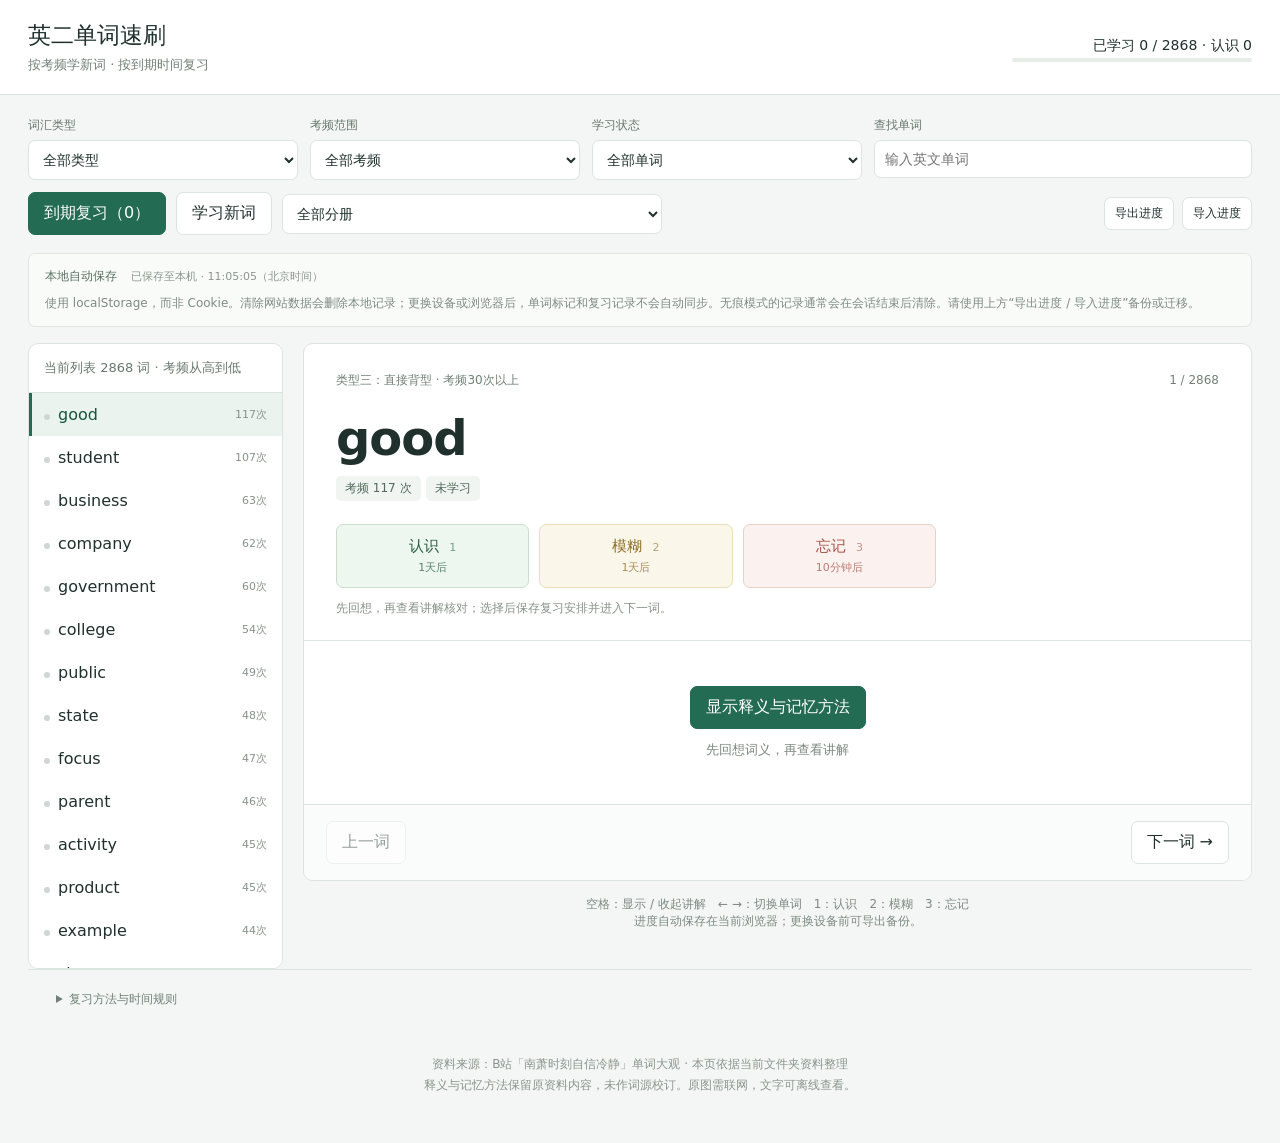
==== 英二单词速刷.html @ 08132b90 "Add files via upload" ====
<!doctype html>
<html lang="zh-CN"><head><meta charset="utf-8"><meta name="viewport" content="width=device-width,initial-scale=1"><title>英二单词速刷</title>
<style>
:root{font-family:Inter,"Microsoft YaHei",system-ui,sans-serif;color:#20312d;background:#f4f6f5;font-synthesis:none;--green:#246b53;--line:#dce4df}*{box-sizing:border-box}body{margin:0}button,input,select{font:inherit}button,select{cursor:pointer}button{background:white;border:1px solid var(--line);border-radius:7px;padding:10px 15px;color:inherit}button:hover{border-color:var(--green);background:#f0f7f3}button:disabled{opacity:.45;cursor:default}button.primary{color:white;background:var(--green);border-color:var(--green)}header{background:white;border-bottom:1px solid var(--line);padding:20px 28px;display:flex;align-items:center;justify-content:space-between;gap:20px}h1{font-size:23px;margin:0 0 5px}header p,.muted{color:#718078;font-size:13px;margin:0}.stats{font-size:14px;text-align:right;line-height:1.9}.bar{height:4px;background:#e6ece8;width:240px;border-radius:8px}.bar span{height:100%;display:block;background:var(--green)}main{max-width:1440px;margin:auto;padding:22px 28px}.filters{display:grid;grid-template-columns:1fr 1fr 1fr 1.4fr;gap:12px;margin-bottom:12px}label{display:flex;flex-direction:column;font-size:12px;color:#68786e;gap:6px}select,input{min-width:0;width:100%;border:1px solid var(--line);background:white;border-radius:7px;padding:10px;color:#20312d;font-size:14px}.tools{display:flex;align-items:center;justify-content:space-between;gap:10px;margin-bottom:18px;flex-wrap:wrap}.tools select{width:260px}.layout{display:grid;grid-template-columns:255px minmax(0,1fr);gap:20px;align-items:start}.list{background:white;border:1px solid var(--line);border-radius:10px;overflow:hidden}.listhead{padding:15px;border-bottom:1px solid var(--line);font-size:13px;color:#68786e}#words{height:calc(100vh - 325px);min-height:260px;overflow:auto}.row{width:100%;border:0;border-radius:0;text-align:left;padding:12px 15px;display:flex;justify-content:space-between;gap:8px;align-items:center}.row.active{background:#eaf3ed;box-shadow:inset 3px 0 var(--green);color:#16553b}.row small{font-size:11px;color:#86938b}.dot{display:inline-block;width:6px;height:6px;border-radius:50%;margin-right:8px;background:#cfd7d2}.dot.known{background:#428564}.dot.review{background:#c18b36}.card{background:white;border:1px solid var(--line);border-radius:10px;overflow:hidden}.cardtop{padding:26px 32px 22px;border-bottom:1px solid var(--line)}.meta{display:flex;justify-content:space-between;gap:12px;color:#718078;font-size:12px;line-height:1.8}.word{font-size:clamp(32px,5vw,48px);letter-spacing:-1px;margin:18px 0 10px;overflow-wrap:anywhere}.badge{display:inline-block;background:#f0f5f1;border-radius:5px;font-size:12px;color:#52695b;padding:4px 9px}.reveal{padding:45px 25px;text-align:center}.reveal p{color:#7b887f;font-size:13px;margin:12px 0 0}.answer{padding:24px 32px 28px;line-height:1.95;font-size:15px;overflow-wrap:anywhere}.answer h3{font-size:14px;color:var(--green);margin:24px 0 10px;border-left:3px solid var(--green);padding-left:10px}.answer h3:first-child{margin-top:0}.answer p{margin:4px 0}.answer .definition{font-size:19px;font-weight:600;margin:0 0 20px;line-height:1.8}.answer a{color:var(--green)}.actions{padding:16px 22px;background:#fafcfb;border-top:1px solid var(--line);display:flex;gap:10px;align-items:center;flex-wrap:wrap}.actions .next{margin-left:auto}.source{font-size:12px;color:#839087;margin-top:18px}.help{margin:15px 0 0;text-align:center;color:#7d8982;font-size:12px}.empty{padding:55px 20px;text-align:center;color:#758078}.notice{font-size:12px;padding:10px;background:#fff8e7;color:#8c6b20;border-radius:6px;margin-bottom:16px}.backup{display:flex;gap:8px}.backup button{font-size:12px;padding:7px 10px}[hidden]{display:none!important}details{margin-top:20px;border-top:1px solid var(--line);padding-top:14px;font-size:13px;color:#748078}details summary{cursor:pointer}details img{width:100%;height:auto;display:block;margin-top:15px}footer{text-align:center;font-size:12px;color:#8a958e;padding:24px;line-height:1.8}
@media(max-width:760px){header{padding:16px;align-items:start}.stats{font-size:12px}.bar{width:120px}main{padding:16px}.filters{grid-template-columns:1fr 1fr}.layout{grid-template-columns:1fr}.list{display:none}.cardtop,.answer{padding:22px}.tools select{width:100%;max-width:100%}.tools{align-items:start}.backup{margin-left:auto}.actions{padding:14px;gap:7px}.actions button{padding:10px 11px}.help{line-height:1.9}.meta{flex-wrap:wrap}}

/* Clear, continuous reading layout */
.answer{padding:28px 34px 30px;line-height:1.95;font-size:15px}.meaning-panel{background:#f0f6f2;border:1px solid #e0ebe3;border-radius:9px;padding:18px 20px 20px}.section-label{font-size:12px;letter-spacing:1px;color:#547463;margin-bottom:12px;font-weight:600}.meaning-chips{display:flex;flex-wrap:wrap;gap:8px 10px}.meaning-chips span{background:white;border:1px solid #dce8df;padding:4px 11px;border-radius:5px;font-size:16px;line-height:1.7;font-weight:600;color:#244b38}.explain-section{margin-top:30px}.answer .explain-section h3{border:0;padding:0;margin:0 0 15px;font-size:16px;font-weight:700;color:#244b38;display:flex;align-items:center;gap:10px}.answer h3 small{font-size:12px;font-weight:400;color:#87938b}.reading{max-width:760px;color:#3d4943}.reading p{margin:0 0 13px;line-height:2.05;text-align:justify}.reading p:last-child{margin-bottom:0}.reading h4{margin:20px 0 8px;font-size:14px;color:#355943}.reading h4:first-child{margin-top:0}.section-hint{font-size:12px;color:#8a948e;margin:-8px 0 13px!important}.exam-list{border:1px solid #e2e7e3;border-radius:8px;overflow:hidden}.answer details.exam-entry{margin:0;padding:0;border:0;border-top:1px solid #e8ece9;color:inherit}.answer details.exam-entry:first-child{border-top:0}.exam-entry summary{list-style:none;display:flex;gap:12px;align-items:baseline;padding:14px 16px;line-height:1.65;background:#fcfdfc;cursor:pointer}.exam-entry summary::-webkit-details-marker{display:none}.exam-entry summary::after{content:'＋';color:#879a8d;font-size:15px;flex-shrink:0}.exam-entry[open] summary::after{content:'−'}.exam-entry summary:hover{background:#f3f7f4}.sense-number{font-size:12px;color:#8b9a90;min-width:16px;font-variant-numeric:tabular-nums}.sense-title{font-size:14px;font-weight:600;flex:1}.sense-freq{font-size:11px;color:#7a8c80;white-space:nowrap;background:#eef3ef;padding:1px 7px;border-radius:4px}.example-content{padding:3px 22px 18px 44px}.example-content blockquote{margin:8px 0 12px;font-family:Georgia,"Times New Roman",serif;font-size:17px;line-height:1.85;color:#39463e;border-left:2px solid #cfddd3;padding-left:15px}.example-source{color:#8b958f;font-size:12px;line-height:1.7!important}.card-reference{border-top:1px solid #e8ece9;margin-top:30px;padding-top:16px}.answer .card-reference details{border:0;margin:0;padding:0;font-size:12px}.card-reference .source{font-size:11px;margin-top:10px;color:#9aa39d}.answer>button{font-size:12px;color:#76867b;border-color:#e2e8e3;padding:5px 10px}.answer .original img{max-width:760px}
@media(max-width:760px){.answer{padding:20px}.meaning-panel{padding:15px}.meaning-chips span{font-size:15px}.reading p{text-align:left}.exam-entry summary{padding:13px 12px;gap:8px}.example-content{padding:2px 16px 15px}.example-content blockquote{font-size:16px}.sense-number{min-width:12px}}

.example-translation{margin:14px 0;padding:13px 16px;background:#f4f7f4;border-radius:6px;color:#4d5e51}.translation-label{display:block;font-size:11px;color:#8a978e;margin-bottom:5px}.example-translation p{font-size:14px;line-height:1.9;margin:0;text-align:left}
.grade-options{display:grid;grid-template-columns:repeat(3,minmax(0,1fr));gap:10px;margin-top:23px;max-width:600px}.grade{display:flex;flex-direction:column;gap:4px;align-items:center;padding:12px 14px}.grade strong{font-size:15px;font-weight:600}.grade strong small{font-size:11px;font-weight:400;opacity:.6;margin-left:5px}.grade>span{font-size:11px;opacity:.75}.grade.known{background:#eef6f0;border-color:#caddcd;color:#286040}.grade.fuzzy{background:#faf6ea;border-color:#e9dfba;color:#8c6c23}.grade.forgotten{background:#fbf1ef;border-color:#e8d0cb;color:#a65548}.grade-hint{font-size:12px;color:#869188;margin:10px 0 0;line-height:1.7}.next-review{display:block;font-size:12px;color:#76897b;margin-top:10px}.study-notice{margin-bottom:16px;font-size:13px;color:#42644e;padding:12px 16px;border:1px solid #dce8de;border-radius:7px;background:#eff6f0;line-height:1.7}.method-note{max-width:1384px;margin:0 auto;padding:18px 28px;color:#718078;font-size:12px;line-height:1.95}.method-note a{color:#387858}.method-note p{max-width:950px}.method-note summary{cursor:pointer}.dot.fuzzy{background:#c19a39}.dot.forgotten{background:#bd6855}.tools{justify-content:flex-start}.tools .backup{margin-left:auto}.tools>select{flex:1;max-width:380px}.cardtop .grade:hover{filter:brightness(.97)}@media(max-width:760px){.tools{gap:8px}.tools>select{flex-basis:100%;max-width:none;order:3}.tools>.backup{margin-left:auto}.backup button{padding:7px}.grade{padding:10px 6px}.grade-options{gap:7px}.grade-hint{font-size:11px}.method-note{padding:16px}.stats{max-width:150px}.study-notice{font-size:12px}}
.storage-note{margin:0 0 16px;padding:12px 16px;border:1px solid #e0e7e1;border-radius:7px;background:#f9fbf9;color:#7e8b82;font-size:12px;line-height:1.8}.storage-heading{display:flex;align-items:center;gap:14px;flex-wrap:wrap}.storage-heading strong{color:#587060;font-size:12px;font-weight:600}.storage-heading span{font-size:11px;color:#89968c}.storage-note p{margin:5px 0 0}@media(max-width:760px){.storage-heading{gap:4px 12px}.storage-note{padding:10px 12px;font-size:11px}}
</style></head><body>
<header><div><h1>英二单词速刷</h1><p>按考频学新词 · 按到期时间复习</p></div><div class="stats"><div id="stats"></div><div class="bar"><span id="progress"></span></div></div></header>
<main><div class="notice" id="storageWarning" hidden>浏览器无法保存进度，请在结束前导出进度文件。</div><div class="filters">
<label>词汇类型<select id="type"><option value="">全部类型</option></select></label>
<label>考频范围<select id="freq"><option value="">全部考频</option><option value="30">30次及以上</option><option value="20">20—29次</option><option value="10">10—19次</option><option value="7">7—9次</option><option value="5">5—6次</option><option value="3">3—4次</option><option value="2">2次</option><option value="1">1次</option></select></label>
<label>学习状态<select id="status"><option value="">全部单词</option><option value="new">未学习</option><option value="due">到期复习</option><option value="known">认识</option><option value="fuzzy">模糊</option><option value="forgotten">忘记</option></select></label>
<label>查找单词<input id="search" type="search" placeholder="输入英文单词" autocomplete="off"></label></div>
<div class="tools"><button id="dueReview" class="primary">到期复习</button><button id="learnNew">学习新词</button><select id="book" aria-label="选择分册"><option value="">全部分册</option></select><div class="backup"><button id="export">导出进度</button><button id="import">导入进度</button><input id="importFile" type="file" accept="application/json,.json" hidden></div></div>
<aside class="storage-note" aria-label="进度保存说明"><div class="storage-heading"><strong>本地自动保存</strong><span id="saveStatus" role="status">使用当前浏览器保存进度</span></div><p>使用 localStorage，而非 Cookie。清除网站数据会删除本地记录；更换设备或浏览器后，单词标记和复习记录不会自动同步。无痕模式的记录通常会在会话结束后清除。请使用上方“导出进度 / 导入进度”备份或迁移。</p></aside>
<div id="studyNotice" class="study-notice" role="status" hidden></div><div class="layout"><aside class="list"><div class="listhead" id="listhead"></div><div id="words"></div></aside><div><article class="card" id="card"></article><p class="help">空格：显示 / 收起讲解　← →：切换单词　1：认识　2：模糊　3：忘记<br>进度自动保存在当前浏览器；更换设备前可导出备份。</p></div></div>
<details class="method-note"><summary>复习方法与时间规则</summary><p>采用主动回忆与简化的 Leitner 分级间隔复习：先尝试说出词义，再查看讲解核对，最后按真实记忆情况选择。</p><ul><li><b>认识：</b>能正确回忆词义。每次到期后仍能回忆，间隔依次延长为 1、3、7、14、30、60 天，之后维持 60 天；提前反复点击不会继续升级或推迟日期。</li><li><b>模糊：</b>能回忆但迟疑。回退一级，将上次间隔减半（最短 1 天，最长 30 天）。全新单词为 1 天后复习。</li><li><b>忘记：</b>不能回忆或答错。10 分钟后重学，间隔等级重新从头开始。答错请选忘记。</li></ul><p>每天先做“到期复习”，再学新词。到期词按原定复习时间从早到晚排列，逾期词保留在队列。页面每 30 秒更新到期数量；无需一直开着网页，下次打开时仍会按保存的日期计算。</p><p>具体时间间隔是本页的简化规则，并非 Anki 的 FSRS 算法，也不代表每个人的最佳间隔。旧版记录因没有复习日期，会在升级后进入到期队列。进度和复习日期保存在本机浏览器，导出进度可一起备份。</p><p>参考：<a href="https://docs.ankiweb.net/background.html" target="_blank" rel="noopener">Anki 官方：主动回忆、间隔复习与 Leitner 方法</a> · <a href="https://docs.ankiweb.net/studying.html" target="_blank" rel="noopener">Anki 官方：如何评价记忆程度</a></p></details><footer>资料来源：B站「南萧时刻自信冷静」单词大观 · 本页依据当前文件夹资料整理<br>释义与记忆方法保留原资料内容，未作词源校订。原图需联网，文字可离线查看。</footer></main>
<script id="dataset" type="application/json">{"books":[{"id":0,"name":"1.1.1_考频45-209次_第1-3册_10词","type":"类型一：词根型","group":"1.1_考频30次以上（简单词为主，所以放到后面）"},{"id":1,"name":"1.1.2_考频34-45次_第2-3册_14词","type":"类型一：词根型","group":"1.1_考频30次以上（简单词为主，所以放到后面）"},{"id":2,"name":"1.1.3_考频30-34次_第3-3册_13词","type":"类型一：词根型","group":"1.1_考频30次以上（简单词为主，所以放到后面）"},{"id":3,"name":"1.2.1_考频25-29次_第1-4册_19词","type":"类型一：词根型","group":"1.2_考频20-29次"},{"id":4,"name":"1.2.2_考频23-25次_第2-4册_19词","type":"类型一：词根型","group":"1.2_考频20-29次"},{"id":5,"name":"1.2.3_考频21-22次_第3-4册_18词","type":"类型一：词根型","group":"1.2_考频20-29次"},{"id":6,"name":"1.2.4_考频20次_第4-4册_12词","type":"类型一：词根型","group":"1.2_考频20-29次"},{"id":7,"name":"1.3.1_考频18-19次_第1-10册_21词","type":"类型一：词根型","group":"1.3_考频10-19次"},{"id":8,"name":"1.3.2_考频16-18次_第2-10册_21词","type":"类型一：词根型","group":"1.3_考频10-19次"},{"id":9,"name":"1.3.3_考频15-16次_第3-10册_21词","type":"类型一：词根型","group":"1.3_考频10-19次"},{"id":10,"name":"1.3.4_考频14-15次_第4-10册_20词","type":"类型一：词根型","group":"1.3_考频10-19次"},{"id":11,"name":"1.3.5_考频13-14次_第5-10册_21词","type":"类型一：词根型","group":"1.3_考频10-19次"},{"id":12,"name":"1.3.6_考频12-13次_第6-10册_22词","type":"类型一：词根型","group":"1.3_考频10-19次"},{"id":13,"name":"1.3.7_考频11-12次_第7-10册_23词","type":"类型一：词根型","group":"1.3_考频10-19次"},{"id":14,"name":"1.3.8_考频10-11次_第8-10册_23词","type":"类型一：词根型","group":"1.3_考频10-19次"},{"id":15,"name":"1.3.9_考频10次_第9-10册_21词","type":"类型一：词根型","group":"1.3_考频10-19次"},{"id":16,"name":"1.3.10_考频10次_第10-10册_17词","type":"类型一：词根型","group":"1.3_考频10-19次"},{"id":17,"name":"1.4.1_考频9次_第1-7册_25词","type":"类型一：词根型","group":"1.4_考频7-9次"},{"id":18,"name":"1.4.2_考频8-9次_第2-7册_26词","type":"类型一：词根型","group":"1.4_考频7-9次"},{"id":19,"name":"1.4.3_考频8次_第3-7册_25词","type":"类型一：词根型","group":"1.4_考频7-9次"},{"id":20,"name":"1.4.4_考频7-8次_第4-7册_28词","type":"类型一：词根型","group":"1.4_考频7-9次"},{"id":21,"name":"1.4.5_考频7次_第5-7册_23词","type":"类型一：词根型","group":"1.4_考频7-9次"},{"id":22,"name":"1.4.6_考频7次_第6-7册_27词","type":"类型一：词根型","group":"1.4_考频7-9次"},{"id":23,"name":"1.4.7_考频7次_第7-7册_23词","type":"类型一：词根型","group":"1.4_考频7-9次"},{"id":24,"name":"1.5.1_考频6次_第1-8册_27词","type":"类型一：词根型","group":"1.5_考频5-6次"},{"id":25,"name":"1.5.2_考频6次_第2-8册_30词","type":"类型一：词根型","group":"1.5_考频5-6次"},{"id":26,"name":"1.5.3_考频6次_第3-8册_30词","type":"类型一：词根型","group":"1.5_考频5-6次"},{"id":27,"name":"1.5.4_考频5-6次_第4-8册_31词","type":"类型一：词根型","group":"1.5_考频5-6次"},{"id":28,"name":"1.5.5_考频5次_第5-8册_27词","type":"类型一：词根型","group":"1.5_考频5-6次"},{"id":29,"name":"1.5.6_考频5次_第6-8册_31词","type":"类型一：词根型","group":"1.5_考频5-6次"},{"id":30,"name":"1.5.7_考频5次_第7-8册_34词","type":"类型一：词根型","group":"1.5_考频5-6次"},{"id":31,"name":"1.5.8_考频5次_第8-8册_12词","type":"类型一：词根型","group":"1.5_考频5-6次"},{"id":32,"name":"1.6.1_考频4次_第1-12册_32词","type":"类型一：词根型","group":"1.6_考频3-4次"},{"id":33,"name":"1.6.2_考频4次_第2-12册_31词","type":"类型一：词根型","group":"1.6_考频3-4次"},{"id":34,"name":"1.6.3_考频4次_第3-12册_37词","type":"类型一：词根型","group":"1.6_考频3-4次"},{"id":35,"name":"1.6.4_考频4次_第4-12册_34词","type":"类型一：词根型","group":"1.6_考频3-4次"},{"id":36,"name":"1.6.5_考频3-4次_第5-12册_42词","type":"类型一：词根型","group":"1.6_考频3-4次"},{"id":37,"name":"1.6.6_考频3次_第6-12册_30词","type":"类型一：词根型","group":"1.6_考频3-4次"},{"id":38,"name":"1.6.7_考频3次_第7-12册_29词","type":"类型一：词根型","group":"1.6_考频3-4次"},{"id":39,"name":"1.6.8_考频3次_第8-12册_35词","type":"类型一：词根型","group":"1.6_考频3-4次"},{"id":40,"name":"1.6.9_考频3次_第9-12册_39词","type":"类型一：词根型","group":"1.6_考频3-4次"},{"id":41,"name":"1.6.10_考频3次_第10-12册_35词","type":"类型一：词根型","group":"1.6_考频3-4次"},{"id":42,"name":"1.6.11_考频3次_第11-12册_42词","type":"类型一：词根型","group":"1.6_考频3-4次"},{"id":43,"name":"1.6.12_考频3次_第12-12册_32词","type":"类型一：词根型","group":"1.6_考频3-4次"},{"id":44,"name":"1.7.1_考频2次_第1-10册_31词","type":"类型一：词根型","group":"1.7_考频2次"},{"id":45,"name":"1.7.2_考频2次_第2-10册_33词","type":"类型一：词根型","group":"1.7_考频2次"},{"id":46,"name":"1.7.3_考频2次_第3-10册_35词","type":"类型一：词根型","group":"1.7_考频2次"},{"id":47,"name":"1.7.4_考频2次_第4-10册_38词","type":"类型一：词根型","group":"1.7_考频2次"},{"id":48,"name":"1.7.5_考频2次_第5-10册_40词","type":"类型一：词根型","group":"1.7_考频2次"},{"id":49,"name":"1.7.6_考频2次_第6-10册_40词","type":"类型一：词根型","group":"1.7_考频2次"},{"id":50,"name":"1.7.7_考频2次_第7-10册_40词","type":"类型一：词根型","group":"1.7_考频2次"},{"id":51,"name":"1.7.8_考频2次_第8-10册_42词","type":"类型一：词根型","group":"1.7_考频2次"},{"id":52,"name":"1.7.9_考频2次_第9-10册_45词","type":"类型一：词根型","group":"1.7_考频2次"},{"id":53,"name":"1.7.10_考频2次_第10-10册_29词","type":"类型一：词根型","group":"1.7_考频2次"},{"id":54,"name":"1.8.1_考频1次_第1-13册_41词","type":"类型一：词根型","group":"1.8_考频1次"},{"id":55,"name":"1.8.2_考频1次_第2-13册_39词","type":"类型一：词根型","group":"1.8_考频1次"},{"id":56,"name":"1.8.3_考频1次_第3-13册_41词","type":"类型一：词根型","group":"1.8_考频1次"},{"id":57,"name":"1.8.4_考频1次_第4-13册_42词","type":"类型一：词根型","group":"1.8_考频1次"},{"id":58,"name":"1.8.5_考频1次_第5-13册_47词","type":"类型一：词根型","group":"1.8_考频1次"},{"id":59,"name":"1.8.6_考频1次_第6-13册_48词","type":"类型一：词根型","group":"1.8_考频1次"},{"id":60,"name":"1.8.7_考频1次_第7-13册_48词","type":"类型一：词根型","group":"1.8_考频1次"},{"id":61,"name":"1.8.8_考频1次_第8-13册_47词","type":"类型一：词根型","group":"1.8_考频1次"},{"id":62,"name":"1.8.9_考频1次_第9-13册_47词","type":"类型一：词根型","group":"1.8_考频1次"},{"id":63,"name":"1.8.10_考频1次_第10-13册_47词","type":"类型一：词根型","group":"1.8_考频1次"},{"id":64,"name":"1.8.11_考频1次_第11-13册_48词","type":"类型一：词根型","group":"1.8_考频1次"},{"id":65,"name":"1.8.12_考频1次_第12-13册_48词","type":"类型一：词根型","group":"1.8_考频1次"},{"id":66,"name":"1.8.13_考频1次_第13-13册_39词","type":"类型一：词根型","group":"1.8_考频1次"},{"id":67,"name":"2.1.1_考频7-12次_第1-1册_10词","type":"类型二：独立词型","group":"2.1_考频7-12次"},{"id":68,"name":"2.2.1_考频3-6次_第1-1册_46词","type":"类型二：独立词型","group":"2.2_考频3-6次"},{"id":69,"name":"2.3.1_考频2次_第1-1册_30词","type":"类型二：独立词型","group":"2.3_考频2次"},{"id":70,"name":"2.4.1_考频1次_第1-3册_48词","type":"类型二：独立词型","group":"2.4_考频1次"},{"id":71,"name":"2.4.2_考频1次_第2-3册_48词","type":"类型二：独立词型","group":"2.4_考频1次"},{"id":72,"name":"2.4.3_考频1次_第3-3册_10词","type":"类型二：独立词型","group":"2.4_考频1次"},{"id":73,"name":"3.1.1_考频39-117次_第1-2册_13词","type":"类型三：直接背型","group":"3.1_考频30次以上"},{"id":74,"name":"3.1.2_考频30-38次_第2-2册_11词","type":"类型三：直接背型","group":"3.1_考频30次以上"},{"id":75,"name":"3.2.1_考频20-29次_第1-1册_26词","type":"类型三：直接背型","group":"3.2_考频20-29次"},{"id":76,"name":"3.3.1_考频14-19次_第1-3册_30词","type":"类型三：直接背型","group":"3.3_考频10-19次"},{"id":77,"name":"3.3.2_考频12-14次_第2-3册_30词","type":"类型三：直接背型","group":"3.3_考频10-19次"},{"id":78,"name":"3.3.3_考频10-11次_第3-3册_21词","type":"类型三：直接背型","group":"3.3_考频10-19次"},{"id":79,"name":"3.4.1_考频7-9次_第1-2册_34词","type":"类型三：直接背型","group":"3.4_考频7-9次"},{"id":80,"name":"3.4.2_考频7次_第2-2册_17词","type":"类型三：直接背型","group":"3.4_考频7-9次"},{"id":81,"name":"3.5.1_考频5-6次_第1-2册_38词","type":"类型三：直接背型","group":"3.5_考频5-6次"},{"id":82,"name":"3.5.2_考频5次_第2-2册_14词","type":"类型三：直接背型","group":"3.5_考频5-6次"},{"id":83,"name":"3.6.1_考频3-4次_第1-3册_42词","type":"类型三：直接背型","group":"3.6_考频3-4次"},{"id":84,"name":"3.6.2_考频3次_第2-3册_42词","type":"类型三：直接背型","group":"3.6_考频3-4次"},{"id":85,"name":"3.6.3_考频3次_第3-3册_22词","type":"类型三：直接背型","group":"3.6_考频3-4次"},{"id":86,"name":"3.7.1_考频2次_第1-2册_46词","type":"类型三：直接背型","group":"3.7_考频2次"},{"id":87,"name":"3.7.2_考频2次_第2-2册_47词","type":"类型三：直接背型","group":"3.7_考频2次"},{"id":88,"name":"3.8.1_考频1次_第1-4册_48词","type":"类型三：直接背型","group":"3.8_考频1次"},{"id":89,"name":"3.8.2_考频1次_第2-4册_48词","type":"类型三：直接背型","group":"3.8_考频1次"},{"id":90,"name":"3.8.3_考频1次_第3-4册_48词","type":"类型三：直接背型","group":"3.8_考频1次"},{"id":91,"name":"3.8.4_考频1次_第4-4册_17词","type":"类型三：直接背型","group":"3.8_考频1次"}],"items":[{"id":"0-03","word":"company","freq":62,"book":0,"url":"https://cdn.nlark.com/yuque/0/2026/svg/56959549/1792430962563-c8a0cd8d-339b-4707-a2c0-49e1ab674f9f.svg","lines":["company","词频 62","公司；企业；一群人；陪伴；剧团；客人；连队","思维链路","构词：","com-（共同、一起）＋ pan（面包）＋ y（本词名词结尾）。","pan按汉语拼音就是“盼”，想到“盼盼法式小面包”。","所以，pan-就是“面包”。","推导：","company就是com＋pan＋y。com是“共同、一起”，pan是“面包”，","y在这里组成名词，合起来先想到“在一起吃面包、共同活动的一群人”。","有人和自己一起吃饭、说话，不让自己独处，得到的是陪伴；","到家里来与主人相聚、一起用餐的人，是宾客。\n\n先不限定这群人的关系，","一起活动的可以是一群、一队、一伙。再看他们为什么聚在一起：共同组织经营，","形成商业机构，就是公司；放进军队相应的编制中，就是连队。\n\n所以，","company就是“公司；陪伴；宾客；连（队）、一群、一队、一伙”。","已考词性词义","1","n. 公司；企业","考频 60","Over the past decade, many companies had perfected the art of creating","automatic behaviors – habits – among consumers.","出处：2010 · 英语二 · 阅读理解A Text 3 · 第 31–35 题","2","n. 一群人","考频 1","[ A ] company","出处：2012 · 英语二 · 完形填空 · 第 12 题 · 选项 A","3","n. 陪伴","考频 1","Would passengers feel comfortable travelling in company?","出处：2010 · 英语二 · 新题型 · 第 41–45 题","英语二｜类型一·词根型｜3/2087"]},{"id":"0-05","word":"government","freq":60,"book":0,"url":"https://cdn.nlark.com/yuque/0/2026/svg/56959549/1792430962677-f3e82639-f616-430f-a5a1-8abfa13f0a7f.svg","lines":["government","词频 60","政府；治理；公共管理（学院学科名）；政体；政府制度；","管理","思维链路","构词：","govern（统治、管理）＋ -ment（活动、方式或有关机构的名词后缀）。","govern就是“国王”。","想象一位国王处理国家事务、安排各项工作，这是管理；凭着权力治理国家、","让命令得到执行，就是统治。再把治理国家比作驾驶一条船：把握前进的方向，","就像握着船舵掌舵。","所以，govern-就是“管理、统治、掌舵”。","推导：","government就是govern＋ment。govern是“统治、管理”，","-ment在这里把治理活动、方式或承担它的机构作为名词来称呼。\n\n安排事务、","掌握事情怎样运行，这项活动就是管理、支配。","把国家公共事务交给专门的行政机构处理，这个机构就是政府；在相应制度中，","专指承担最高层行政决策的一组成员时，就是内阁。\n\n再看国家怎样治理：","公共权力怎样运用、公共事务怎样处理，涉及的是政治；","这些权力和机构怎样组织，形成的治理形式，就是政体。\n\n所以，","government就是“政府、内阁；管理、支配；政治、政体”。","已考词性词义","1","n. 政府","考频 59","Last month, Howard Schmidt, the nation's cyber-czar, offered the federal","government a  __4__  to make the Web a safer place – a \"voluntary trusted","identity\" system that would be the high-tech  __5__  of a physical key, a","fingerprint and a photo ID card, all rolled  __6__  one.","出处：2011 · 英语二 · 完形填空 · 第 1–20 题","2","n. 治理","考频 1","A \"southern\" camp headed by France wants something different: \"European","economic government\" within an inner core of euro-zone members.","出处：2011 · 英语二 · 阅读理解A Text 4 · 第 36–40 题","英语二｜类型一·词根型｜5/2087"]},{"id":"0-06","word":"college","freq":54,"book":0,"url":"https://cdn.nlark.com/yuque/0/2026/svg/56959549/1792430962735-dd8ba2f7-9653-4879-a5ee-43441414cf01.svg","lines":["college","词频 54","大学；学院；专业学会","思维链路","构词：","col（共同）＋leg（阅读）＋e（词形结尾）。","lect就是“列挑”。","先把要读的材料列出来，从中挑出需要的，是选择；再把挑出的材料集中到一起，","是收集。接着读这些材料，看清文字说了什么，是阅读；把前后意思连起来，","弄明白它们在讲什么，就是理解。","所以，-lect-/-leg-/-lig-就是“选择、收集；阅读、理解”。","推导：","col是“共同”，leg是“阅读”，e接成完整词形，连起来就是“大家共同读书、","学习”。把共同学习的人组织到有教师、课程和专业安排的高等教育机构中，","这样的机构可以是学院；侧重某类专业教育时，可以联系高等专科学校；","谈论高等院校的学习生活时，也可以译为大学。\n\n所以，college就是“学院、","高等专科学校、大学”。","已考词性词义","1","n. 大学；学院","考频 54","We tend to think of the decades immediately following World War II as a time","of prosperity and growth, with soldiers returning home by the millions, going","off to college on the G. I. Bill and lining up at the marriage bureaus.","出处：2011 · 英语二 · 阅读理解A Text 3 · 第 31–35 题","英语二｜类型一·词根型｜6/2087"]},{"id":"0-08","word":"public","freq":49,"book":0,"url":"https://cdn.nlark.com/yuque/0/2026/svg/56959549/1792430962886-58f24e82-7f5c-4cf3-a68f-1e75330515e0.svg","lines":["public","词频 49","公共的；公用的；公众的；大众的；公家的；公立的；","公开的；对外开放的；公众；大众；公有领域的（public","domain）","思维链路","构词：","publ（公共的、人民的）＋-ic（与……有关的）。","pub就是“铺布”，布联想到布尔什维克。想象铺开代表布尔什维克的旗帜，","就想到共产主义。","共产主义所说的生产资料公有，是由社会共同占有、共同使用，不归某个人独占，","就是公共的；这些资源由人民共同拥有、为人民服务，又是人民的。","publ是pub后面加l的形式。","所以，pub-/publ-就是“公共的、人民的”。","推导：","publ是“公共的、人民的”，-ic表示与之有关，连起来就是“面向大家，","而不只属于某个人的”。\n\n图书馆和广场面向大家，是公共的；供大家一起使用，","是公用的。这些社会成员合在一起，就是公众、民众。\n\n消息让公众都能知道，","不再藏着，就是公开的；行为也不加掩饰，在大家面前明着进行，就是公然的。","公司的股票向公众发行，并在证券市场公开买卖，","普通投资者也能购买这样的股票。说一家公司是public，便可以指它是上市的。","所以，public就是“公共的、公用的；公开的、公然的；上市的；公众、民众”。","已考词性词义","1","adj. 公共的；公用的","考频 20","\"There are fundamental public health problems, like dirty hands instead of a","soap habit, that remain killers only because we can't figure out how to","change people's habits,\" said Dr. Curtis, the director of the Hygiene Center","at the London School of Hygiene & Tropical Medicine.","出处：2010 · 英语二 · 阅读理解A Text 3 · 第 31–35 题","2","adj. 公众的；大众的","考频 14","[ D ] they tended to evade public engagement","出处：2010 · 英语二 · 阅读理解A Text 4 · 第 38 题 · 选项 D","3","adj. 公家的；公立的","考频 8","The housing sector needs to accept that we are very unlikely to ever return","to the era of large-scale public grants.","出处：2014 · 英语二 · 阅读理解A Text 4 · 第 36–40 题","4","adj. 公开的；对外开放的","考频 3","This episode crystallizes the irony that although American men tend to talk","more than women in public situations, they often talk less at home.","出处：2010 · 英语二 · 阅读理解A Text 2 · 第 26–30 题","5","n. 公众；大众","考频 2","[ D ] judgment should consider the opinion of the public","出处：2010 · 英语二 · 阅读理解A Text 4 · 第 36 题 · 选项 D","6","adj. 公有领域的（public domain）","考频 1","Companies are unlikely to file many more patents for human DNA molecules –","most are already patented or in the public domain.","出处：2012 · 英语二 · 阅读理解A Text 3 · 第 31–35 题","7","n. 当众；公开地（in public）","考频 1","[ A ] men tend to talk more in public than women","出处：2010 · 英语二 · 阅读理解A Text 2 · 第 28 题 · 选项 A","英语二｜类型一·词根型｜8/2087"]},{"id":"0-09","word":"parent","freq":46,"book":0,"url":"https://cdn.nlark.com/yuque/0/2026/svg/56959549/1792430962939-393d20df-e420-4ab2-85a6-633e3f3d78e9.svg","lines":["parent","词频 46","父母；家长；养育，育儿（parenting）；为人父母；","亲代生物；养育子女","思维链路","构词：","par（生产、生育）＋-ent（承担相关身份的人）。","par就是我们小学学过的parent里的par，parent是父亲或母亲。","父亲和母亲生下孩子，带来新的生命，就是生育、生产。所以，","par-/parent-这一支就是“生育、生产”；parent就是“父母”。","parent就是“父亲或母亲”。孩子出生后，父母还要喂饭、照料起居，","教他怎样做事；把孩子一点点带大，就是养育。所以，","parent作动词还表示“养育”。","推导：","par是“生产、生育”，-ent表示相应的人，连起来就是“生育子女、","具有父母身份的人”。\n\n一个孩子由母亲生育，母亲是他的一位家长；","父亲也是一位家长。父亲和母亲共同组成孩子的双亲，也就是父母。\n\n所以，","parent就是“父母、母亲；双亲、父母”。","已考词性词义","1","n. 父母；家长","考频 45","[ F ] parents should set good examples for their children by keeping a healthy","diet at home.","出处：2011 · 英语二 · 新题型 · 第 41–45 题 · 选项 F","2","v. 养育；育儿","考频 1","A calm, rule-following child might respond better to a different sort of","parenting than,  __2__  , a younger sibling.","出处：2020 · 英语二 · 完形填空 · 第 1–20 题","英语二｜类型一·词根型｜9/2087"]},{"id":"0-10","word":"activity","freq":45,"book":0,"url":"https://cdn.nlark.com/yuque/0/2026/svg/56959549/1792430962990-9a0e816f-ff33-4598-86de-8bcd67ec3a07.svg","lines":["activity","词频 45","活动；流感流行活动；活跃；神经活动","思维链路","构词：","active（活跃的、积极的，去掉末尾e）＋ -ity（性质、","状态或相关活动的名词后缀）。","act就是我们小学学过的行动、做事。人实际动起来，把事情做出来，就是行动；","推动别人或机器行动，是驱动。不断驱动，来回推动水或物体，便是搅动。所以，","ag-/act-/agit-就是“做、行动、驱动”，agit-还强调反复推动。","act就是“做、行动”，人按角色把台词和动作做出来，就是表演；","戏里的情节分段演下去，其中一大段就是一幕。把行动换成议会正式作出的决定，","经过相应程序形成的法律文本，就是法令。一个人或物采取行动，","使周围情况发生变化，就是起作用。所以，act还有“表演、一幕、法令、","起作用”的意思。","推导：","activity就是active去掉末尾的e，再加上-ity。","active是前面记过的“活跃的、积极的、在活动中的”，","-ity把这样的表现或状态作为名词来讲。\n\n例如同学们一起排练节目，","大家正在做的这一件事，就是活动。有人从布置场地到排练节目都精力充沛，","这种能够持续投入活动的劲头，就是活力。\n\n再看行动由谁发起：","他不只是等别人安排，而是主动发现问题、想办法并调整自己的行动。","这种主动认识和改变情况的能力，就是能动性。\n\n所以，activity就是“活动；","活力；能动性”。","已考词性词义","1","n. 活动","考频 44","They are designed to perform very predictable activities.","出处：2014 · 英语二 · 阅读理解A Text 3 · 第 31–35 题","2","n. 流感流行活动","考频 1","But in late September 2009, officials reported there was  __11__  flu","activity in almost every state and that virtually all the  __12__  tested are","the new swine flu, also known as (A) H1N1, not seasonal flu.","出处：2010 · 英语二 · 完形填空 · 第 1–20 题","英语二｜类型一·词根型｜10/2087"]},{"id":"1-01","word":"product","freq":45,"book":1,"url":"https://cdn.nlark.com/yuque/0/2026/svg/56959549/1792430964754-48cea12d-5fb9-45ab-b9c7-c0115fd8aaae.svg","lines":["product","词频 45","产品；制品；产物；结果；乘积","思维链路","构词：","pro-（向前、向外）＋ duct（引导、带出）。","DUCT就是Direct Us, Correct Turns，direct是指引，us是我们，correct是纠正，","turns是转弯，连起来就是“给我们指路，把转错的方向纠正过来”。来到岔路口，","有人准备走错方向，带路的人指出正确路线，再领着大家继续走。","指出该往哪里走，是引导；走在前面，让大家跟着一起走，是带领。所以，","duc/duct就是“引导、带领”。","educ-是教育词族的完整词干。大人养育孩子，带着孩子认识事物，教他怎样做事，","便是养育、教育。duc-/duct-是“带领、引导”，educ-保留“养育、","教育”的具体意思。","推导：","product就是pro＋duct。pro是向外，duct是引导、带出，","作名词时先想到“经过一个过程，最后被做出或带出的结果”。","工厂加工后做出的商品，是产品；把过程换成自然变化或某种活动，","由它形成的东西，是产物。\n\n再把过程换成乘法：两个数相乘，","最后得到的那个结果，就是乘积。\n\n所以，product就是“产品、产物；乘积”。","已考词性词义","1","n. 产品；制品","考频 40","If you look hard enough, you'll find that many of the products we use every","day – chewing gums, skin moisturizers, disinfecting wipes, air fresheners,","water purifiers, health snacks, teeth whiteners, fabric softeners, vitamins","– are results of manufactured habits.","出处：2010 · 英语二 · 阅读理解A Text 3 · 第 31–35 题","2","n. 产物；结果","考频 5","Critics make three main arguments against gene patents: a gene is a product","of nature, so it may not be patented; gene patents suppress innovation","rather than reward it; and patents' monopolies restrict access to genetic","tests such as Myriad's. A growing number seem to agree.","出处：2012 · 英语二 · 阅读理解A Text 3 · 第 31–35 题","英语二｜类型一·词根型｜11/2087"]},{"id":"1-02","word":"example","freq":44,"book":1,"url":"https://cdn.nlark.com/yuque/0/2026/svg/56959549/1792430964816-e15127d0-2f84-4c17-ab73-d693b2be9a68.svg","lines":["example","词频 44","例子；榜样","思维链路","构词：","exampl（样本、典型）＋e（词形结尾），exempl中间的e换成a，","写成exampl。","exempl就是我们小学学过的example的拼写提示，就是“例子、样本”。","选一个有代表性的例子，能让人看出这一类事物的特点，就可以作样本、作典型。","所以，exempl-就是“样本、典型”。","推导：","exampl是“样本、典型”，e是词形结尾，","连起来就是“供人参照的具体样本”。\n\n老师讲一个概念，选出具体对象帮助理解，","这个对象是例子；例子来自真实发生的事，就是实例。\n\n例子不仅可以说明概念，","还可以供人学习。一个人或一种做法表现优秀，值得大家照着学，就成了模范、","榜样。\n\n所以，example就是“例子、实例；模范、榜样”。","已考词性词义","1","n. 例子","考频 39","[ B ] examples","出处：2010 · 英语二 · 完形填空 · 第 12 题 · 选项 B","2","n. 榜样","考频 5","Otherwise outside directors will follow the example of Ms. Simmons, once","again very popular on campus.","出处：2011 · 英语二 · 阅读理解A Text 1 · 第 21–25 题","英语二｜类型一·词根型｜12/2087"]},{"id":"1-04","word":"market","freq":40,"book":1,"url":"https://cdn.nlark.com/yuque/0/2026/svg/56959549/1792430964962-f6cdcf0c-c269-4791-a551-18cdb681a9a3.svg","lines":["market","词频 40","市场；商业领域；集市；市场；推销；营销；市场需求；","消费群体；超市","思维链路","构词：","market是merc-（商品、贸易）词族的历史词形。","方法一：商品、贸易","MERC就是Money Earned: Retail Clothes，Money Earned是挣得的钱，Retail是零售，","Clothes是衣服，连起来就是“零售衣服，挣得钱”。","服装店里摆出来出售的衣服，是商品。顾客付钱，店家交出衣服并挣得收入，","这样的买卖往来，就是贸易。","所以，这一组merc-就是“商品、贸易”。","方法二：报酬、怜悯、恩惠","MERC就是Money Earned, Rescue Children，Money Earned是挣来的钱，","Rescue是救助，Children是孩子们。把这几个提示连成同一笔钱的用途，","就是“把挣来的钱拿去救助孩子”。","一个人干活后得到的酬谢，是报酬。看见一些孩子失去住所、缺少生活物资，","他心里不忍，愿意帮忙，这份同情是怜悯；他拿出部分收入，为孩子们提供食物、","衣物和住处，这些给予他们的帮助，就是恩惠。","所以，这一组merc-就是“报酬、怜悯、恩惠”。","推导：","merc-是“商品、贸易”，market保留了商品买卖的意思。","人们聚集在一起摆摊、挑选货物，进行买卖，这个地方就是集市、市场。","经营者在市场里找到愿意购买的人，商品有了可以卖出去的渠道，就是有了销路。","销路好不好，还要看人们愿不愿意买、愿意买多少，这就是需求、需求量。","按照这些需求把商品卖给顾客，实际进行的活动就是销售。\n\n所以，","market就是“集市、市场；销路、需求量；销售”。","已考词性词义","1","n. 市场；商业领域","考频 36","The longest bull run in a century of art-market history ended on a dramatic","note with a sale of 56 works by Damien Hirst, Beautiful Inside My Head","Forever, at Sotheby's in London on September 15th 2008.","出处：2010 · 英语二 · 阅读理解A Text 1 · 第 21–25 题","2","n. 集市；市场","考频 3","With the smell of coffee and fresh bread floating in the air, stalls bursting","with colourful vegetables and tempting cheeses, and the buzz of friendly","chats, farmers' markets are a feast for the senses.","出处：2024 · 英语二 · 翻译 · 第 46 题","3","v. 推销；营销","考频 1","Such eggs could be marketed as helping to fight climate change.","出处：2022 · 英语二 · 阅读理解A Text 1 · 第 21–25 题","英语二｜类型一·词根型｜13/2087"]},{"id":"1-05","word":"suggest","freq":40,"book":1,"url":"https://cdn.nlark.com/yuque/0/2026/svg/56959549/1792430965015-0b610ab7-75f1-4ab0-bd65-4f01a9a1f518.svg","lines":["suggest","词频 40","表明；暗示；建议；提议","思维链路","构词：","sug-（从下面）＋gest（携带、带来）。","方法一：携带、进行","GER就是Go, Everything Rides，Go是出发，Everything是所有东西，Rides是乘坐，","连起来就是“出发，东西都搭车走”。","把行李装上车，人和行李一起出发，是携带；装车、出发、送达，","这趟搬运一步步做下去，就是在进行。","方法二：表达","gest就是gesture，就是手势。隔远了说话听不清，就挥手请对方过来；没出声，","也把意思传了过去，就是表达。","所以，gest在这里记“表达”。","方法三：消化","gest就是g＋est。g就是grain，就是谷物；est把s换成a，就是eat，是吃，","合起来就是“吃进谷物”。","吃下米饭，身体将它分解成能吸收利用的物质，这个过程就是消化。","所以，gest在digest中记“消化”。","推导：","GEST就是Guests Enter; Suitcases Travel的首字母：客人进来，","行李跟着走。行李随着人被带到目的地，所以gest就是“携带、带来”。","sug-就是“从下面托起”，gest就是“带来”，连起来就是“把心里的想法托出来，","送到别人面前”。\n\n讨论活动怎么安排，你把一个可采用的办法说出来，","请大家考虑，就是建议、提议。\n\n地上有新水迹，","把“刚才可能下过雨”的想法带进脑中。现象让人想到某种解释，就是暗示；","它为一种判断提供线索，就是表明，具体是否如此仍需核实。\n\n所以，","suggest就是“表明、暗示；建议、提议”。","已考词性词义","1","v. 表明；暗示","考频 23","Peter Lissaman, an aeronautics expert who was formerly at Caltech and the","University of Southern California, has suggested that a formation of 25","birds might enjoy a range increase of 71%.","出处：2010 · 英语二 · 新题型 · 第 41–45 题","2","v. 建议；提议","考频 17","But a group of researchers at Stanford University, led by Ilan Kroo, has","suggested that airlines could take a more naturalistic approach to cutting","jet-fuel use and it would not require them to buy new aircraft.","出处：2010 · 英语二 · 新题型 · 第 41–45 题","英语二｜类型一·词根型｜15/2087"]},{"id":"1-06","word":"system","freq":39,"book":1,"url":"https://cdn.nlark.com/yuque/0/2026/svg/56959549/1792430965072-2e9f94a9-4911-45b0-afc5-4f1354d4a641.svg","lines":["system","词频 39","系统；体系；制度；体制；做事方式；器官系统；方法；","现行制度","思维链路","构词：","system词根本身。","方法一：system就是sy＋stem，stem是植物的茎、干，sy在这里无意义。","看一株植物：主干连接许多枝条，各部分按一定关系连成一个整体。","枝干彼此相系，又统一组成整株植物；各部分相互联系、共同起作用，","这样的整体就是系统、体系。所以，system就是“系统、体系”。","方法二：熟词system","system本身就是熟词“系统、体系”。","电脑的各个部分相互联系、共同工作，组成一个系统；一套知识也可以彼此联系、","按层次组织，形成体系。","所以，system就是“系统、体系”。","system就是“相互联系的一套体系”，把规矩按关系组织起来，","让大家长期照着执行，就是制度；把做事的办法和先后顺序组织成一套，","就是方法、方式和步骤。所以，system还有“制度、方法、方式、步骤”的意思。","推导：","因为system就是词根本身，词根system是“系统、体系；制度；方法、","方式、步聚”的意思，所以system就是“系统、体系；制度；方法、方式、步聚”。","已考词性词义","1","n. 系统；体系","考频 29","Last month, Howard Schmidt, the nation's cyber-czar, offered the federal","government a  __4__  to make the Web a safer place – a \"voluntary trusted","identity\" system that would be the high-tech  __5__  of a physical key, a","fingerprint and a photo ID card, all rolled  __6__  one.","出处：2011 · 英语二 · 完形填空 · 第 1–20 题","2","n. 制度；体制","考频 10","Many Americans regard the jury system as a concrete expression of crucial","democratic values, including the principles that all citizens who meet minimal","qualifications of age and literacy are equally competent to serve on juries;","that jurors should be selected randomly from a representative cross","section of the community; that no citizen should be denied the right to serve","on a jury on account of race, religion, sex, or national origin; that","defendants are entitled to trial by their peers; and that verdicts should","represent the conscience of the community and not just the letter of the","law.","出处：2010 · 英语二 · 阅读理解A Text 4 · 第 36–40 题","英语二｜类型一·词根型｜16/2087"]},{"id":"1-07","word":"generation","freq":37,"book":1,"url":"https://cdn.nlark.com/yuque/0/2026/svg/56959549/1792430965125-8001c235-503c-4ef5-af10-92ca870e418e.svg","lines":["generation","词频 37","一代；一代人；产生；生成；版本；约30年的时间；","（产品的）代","思维链路","构词：","generat（generate去e，产生、生育）","＋-ion（这种过程或产生的一批对象）。","gen按汉语拼音就是“哥恩”，连起来就是“根”。","植物生根发芽，长出新的生命，就是生、产生；新生命来到世上，就是出生；","繁育下一代，就是生育。再把“让新的东西出现”放到人的活动上，","做出原来没有的东西，就是创造。","问“这是什么根，属于哪一种植物”，问的是种类。人说“寻根”，是在追寻祖辈、","故乡和家族的来处，也就是追溯血统。再从家族的来处看到一个人的成长：","他从小受到怎样的教养，后来怎样待人做事，表现出来的品行就是他的品质。","gn-、gener-也由gen-的“生、产生”继续解释。","所以，gen-/gn-/gener-就是“生、产生、出生、生育、创造；种类、血统、品质”。","gen就是“生、出生”，父母把一些身体特征传给出生的孩子，就是遗传。","孩子为什么会有这些特征，要看身体里控制这些特征的遗传信息；","gene就是承载遗传信息的基因，gen在genome等词中也表示“基因”。","再看gn的“出生”：与生俱来的性情，就是本性，","所以gn在benign中还带着“本性”的意思。","推导：","generate就是“产生、生育”，-ion就是“这种过程或产生的一批对象”，","连起来就是“新东西出现的过程，或接续产生的一代”。\n\n新的能量、数据出现，","是产生、生成。父母有了子女，生命传到下一代；出生、成长年代相近的一批人，","就是一代人。产品不断更新，其中一批也称为一代。\n\n所以，","generation就是“产生、生成；一代、一代人”。","已考词性词义","1","n. 一代；一代人","考频 36","Before it ends, it will likely change the life course and character of a","generation of young adults.","出处：2012 · 英语二 · 阅读理解A Text 4 · 第 36–40 题","2","n. 产生；生成","考频 1","But that message did not play well with many in Iowa, where wind turbines","dot the fields and provide 36 percent of the state's electricity generation –","and where tech giants like Microsoft are being attracted by the availability","of clean energy to power their data centers.","出处：2018 · 英语二 · 阅读理解A Text 2 · 第 26–30 题","英语二｜类型一·词根型｜17/2087"]},{"id":"1-08","word":"technology","freq":37,"book":1,"url":"https://cdn.nlark.com/yuque/0/2026/svg/56959549/1792430965191-247ac848-32b5-4079-91bb-825369c9f35e.svg","lines":["technology","词频 37","技术；科技","思维链路","构词：","techn（技术）＋o（连接字母）＋-logy（系统知识、学科），","techn是tech的较长形式。","tech就是“特技”。练习特技，要把动作练熟、练巧，掌握完成动作的本领，","这些本领就是技艺、技巧、手艺。","所以，tech-就是“技艺、技巧、手艺”。","-logy就是“逻辑”。围绕一个主题，把零散知识按逻辑整理起来，说明彼此的关系，","再组织成一套有条理的知识，就是一门学科。所以，-logy就是“……学、学科”。","推导：","techn是“技术”，o连接前后，-logy表示系统知识或学科，","连起来就是“关于技术方法的系统知识”。\n\n会做一件工具，","还要研究怎样改进材料、结构和制造方法，科学知识与实际技术结合，","就是科学技术。\n\n科学技术用于工厂设备和生产过程，是工业技术；","把科学原理用于解决生产、工程和生活中的实际问题，就是应用科学。\n\n所以，","technology就是“科学技术；工业技术；应用科学”。\n\n构词：techno（技艺）","＋-logy（系统知识、学科）。\n\ntechno是“技艺”，-logy是“系统知识、学科”，","连起来就是“把做事的技艺组织成可以实际应用的一套知识和方法”。","例如根据科学原理设计工具和工作方法，用它解决实际问题，","这些知识和方法就是科学技术。把应用场所限定为工厂的设备和生产过程，","就是工业技术。\n\n再从科学知识怎样使用来看，不只说明一个原理，","而是把它用来解决现实问题，这一方面就是应用科学。\n\n所以，","technology就是“科学技术；工业技术；应用科学”。","已考词性词义","1","n. 技术","考频 37","Davidson's article is one of a number of pieces that have recently appeared","making the point that the reason we have such stubbornly high unemployment","and declining middle-class incomes today is largely because of the big drop in","demand because of the Great Recession, but it is also because of the","advances in both globalization and the information technology revolution,","which are more rapidly than ever replacing labor with machines or foreign","workers.","出处：2013 · 英语二 · 阅读理解A Text 1 · 第 21–25 题","英语二｜类型一·词根型｜18/2087"]},{"id":"1-09","word":"effect","freq":36,"book":1,"url":"https://cdn.nlark.com/yuque/0/2026/svg/56959549/1792430965251-da5aa8d8-422d-4d46-9069-084a8dce0cb3.svg","lines":["effect","词频 36","影响；效果；实际上（in effect）；生效，实行；(科学中的)","效应；大意、意思（to the effect that）；个人物品；财产","思维链路","构词：","ef-（出）＋ fect（做、做成）。","fac、fact就是我们小学学过的factory里的fac、fact。factory是工厂，","工厂把原料做成产品，就是做、制造。","FECT就是Finish Each Chosen Task，finish是完成，each是每一项，","chosen是选定的，task是任务，连起来就是“完成每一项选定的任务”。","把零件逐一装好，模型车便做成了，所以fect-也表示做、做成。","FIC就是Food Into Cake，food是食物原料，into是变成，cake是蛋糕，","连起来就是“把食物原料变成蛋糕”。原料经过加工成为成品，就是做成、使成为。","所以，fac-/fact-/fect-/fic-就是“做、制造、做成、使成为”。","词根fact-就是“做、做成”，确实做过的事就是已经实际发生的事，","连起来就是“事情确实发生了”。原本打算修桌子，只是计划；","后来确实把桌子修好了，“桌子已经修好”就是事实。说事情实际怎样，","就要看它真正发生了什么。所以，单词fact就是“事实、实际”。","做一件事，知道怎样把它做成，就是有能力；做得熟练、出色，就是有才能，","所以facult表示“能力、才能”。一件事做起来不费劲，就是容易；工具齐全、","步骤顺手，做起来就是便利，所以facilit表示“容易、便利”。再看单词feat：","把一件难事做成功，取得突出的成绩，就是功绩；做成了规模大、影响深的事业，","就是伟业；完成这些事所展示的熟练本领，就是技艺。","推导：","effect就是ef＋fect。ef是“出”，fect是“做、做成”，","合起来就是“把某种结果做出来，使它实际出现”。\n\n例如调整机器的零件后，","机器能正常运转了。行动完成后出现的变化，是结果；这次调整有没有解决问题、","起了多大作用，是效果。\n\n再看它带来的后续变化：工作进度、","使用方式因此改变，是影响；使用者在心里留下的感受，是印象。\n\n作动词时，","强调把后果造成出来，是招致；让计划不再停在纸上，是实现；把目标做到、","使预期结果出现，就是达到。\n\n所以，effect就是“结果、效果、影响、印象；","招致、实现、达到”。","已考词性词义","1","n. 影响；效果","考频 30","[ C ] indicate their effect on people's buying power","出处：2010 · 英语二 · 阅读理解A Text 3 · 第 32 题 · 选项 C","2","n. 实际上（in effect）","考频 3","[ B ] In effect","出处：2011 · 英语二 · 完形填空 · 第 12 题 · 选项 B","3","n. 生效，实行","考频 3","[ A ] New Law Takes Effect.","出处：2013 · 英语二 · 阅读理解A Text 1 · 第 25 题 · 选项 A","英语二｜类型一·词根型｜19/2087"]},{"id":"1-10","word":"percent","freq":36,"book":1,"url":"https://cdn.nlark.com/yuque/0/2026/svg/56959549/1792430965308-fee2f45c-8864-4516-bd40-fbe2b271b8d1.svg","lines":["percent","词频 36","百分之……；百分比","思维链路","构词：","per（每）＋cent（百）。","cent在centimeter里，centimeter是厘米：1米分成100份，每份是1厘米，","也就是1米的百分之一。","再看货币，100个cent合起来是1美元，一个cent就是1美元的百分之一。","整体分成一百份，每一份占百分之一。所以，cent就是“百、百分之一”。","推导：","per是“每”，cent是“百”，连起来就是“每一百份中所占的份数”。","一百名同学里有六十名参加活动，参加人数占全体的百分之六十。","用percent说明比例，就是以一百份为标准表示“百分之……的”。\n\n所以，","percent就是“百分之……的”。","已考词性词义","1","n. 百分之……","考频 36","Given the current divorce rate of nearly 50 percent, that amounts to","millions of cases in the United States every year – a virtual epidemic of","failed conversation.","出处：2010 · 英语二 · 阅读理解A Text 2 · 第 26–30 题","英语二｜类型一·词根型｜20/2087"]},{"id":"1-11","word":"user","freq":36,"book":1,"url":"https://cdn.nlark.com/yuque/0/2026/svg/56959549/1792430965363-6686049e-33d7-4675-abe9-9d90f88bf9dd.svg","lines":["user","词频 36","用户；使用者；吸毒者","思维链路","构词：","use（去掉末尾e，使用）＋-er（做这个动作的人）。","us就是我们小学学过的use，就是“使用”。用某样东西做事，是使用；","一次次沿用同样的做法，久了便形成习惯。usu-见usual，","usual就是平时惯常采用的、通常的。所以，ut-/us-就是“使用”，","use／usu-还连着“惯常使用、习惯”。","use就是“使用”。一把剪刀能用来剪纸，剪纸就是它的用处；它能帮人把纸剪好，","确实帮得上忙，就是有用。所以，use还有“用处”的意思，","util在utility中表示“有用”。","推导：","use就是“使用”，-er就是“做这个动作的人”，","连起来就是“实际使用某种东西的人”。借助工具修理物品的人，是工具的使用者；","利用软件查资料、通过平台接受服务的人，是软件或平台的用户。设备即使借来，","服务即使免费，实际利用它们的人也都是使用者。\n\n所以，user就是“使用者、","用户”。","已考词性词义","1","n. 用户；使用者","考频 36","The Internet affords anonymity to its users, a blessing to privacy and","freedom of speech.","出处：2011 · 英语二 · 完形填空 · 第 1–20 题","英语二｜类型一·词根型｜21/2087"]},{"id":"1-12","word":"information","freq":35,"book":1,"url":"https://cdn.nlark.com/yuque/0/2026/svg/56959549/1792430965421-66771626-1b53-4144-a6b0-37ea32285e4e.svg","lines":["information","词频 35","信息","思维链路","构词：","inform（告知）＋-ation（传递的内容）。","form就是我们小学学过的“形状、形式”。","原来分散的材料逐渐有了一个完整的样子，是形状出现了，也就是形成；","最后呈现出来的样式，是形式。","所以，form就是“形状、形式、形成”。","推导：","inform就是“告知”，-ation就是“所传递的内容”，","连起来就是“告知别人或从别人那里得到的情况和内容”。","例如原来不知道会议几点开始，收到一条写着时间、地点的通知，","脑中便有了明确安排。这些帮助自己了解情况的内容，就是信息；文字、","数字或图像都可以传递这样的信息。\n\n所以，information就是“信息”。","已考词性词义","1","n. 信息","考频 35","[ A ] information","出处：2011 · 英语二 · 完形填空 · 第 5 题 · 选项 A","英语二｜类型一·词根型｜22/2087"]},{"id":"1-13","word":"experience","freq":34,"book":1,"url":"https://cdn.nlark.com/yuque/0/2026/svg/56959549/1792430965546-c5e3f8e2-46d2-4365-a79d-567d046bc610.svg","lines":["experience","词频 34","体验；经历；经验；感受到","思维链路","构词：","ex-（出）＋ peri（尝试）＋ -ence（名词结尾）；整词也可作动词。","PERI就是Perhaps Errors? Risk It。Perhaps是也许，Errors是错误，Risk","It是“冒险试一试”，连起来就是“也许会出错，还是冒险试一试”。","“也许会出错，还是冒险试一试”，就像第一次搭纸桥：","不知道自己的设计能不能承住东西，仍然动手搭一座来检验。","把没有把握的做法实际做一次，是尝试；知道可能失败，仍愿意承担失败的代价，","是冒险。","所以，peri-/per-/pir-就是“尝试、冒险”。","peri、pir就是“尝试”。第一次搭纸桥，纸桥很快塌了；再折几道边，","桥就能撑住东西。哪种做法行得通、哪种不行，都是亲自试过才知道的，","这些认识就是经验。所以，pir在empirical中除了“尝试”，还带着“经验”的意思。","推导：","experience就是ex＋peri＋ence。ex是“出”，peri是“尝试”，","-ence把过程和留下的结果作为名词来说，合起来先想到“走出去亲自试过，","并留下认识和感受”。\n\n例如第一次独自安排一次活动，从准备到完成都亲自参与。","实际走过这些事情，是经历；人在其中感受到忙碌、紧张和完成后的高兴，","是体验。用动词说亲身经过、亲自感受一件事，也分别是经历、体验。","做完以后，知道下次该怎样安排、哪里容易出问题，这些留下来的认识就是经验；","经历的事情逐渐丰富，由此积累的见识就是阅历。\n\n所以，experience就是“经验、","经历、体验、阅历”。","已考词性词义","1","n. 体验","考频 20","The upwash experience may save propelling energy as well as reducing","resistance.","出处：2010 · 英语二 · 新题型 · 第 42 题","2","v. 经历","考频 8","But the epidemic is \"  __4__  \" in severity, according to Margaret Chan, the","organization's director general,  __5__  the overwhelming majority of","patients experiencing only mild symptoms and a full recovery, often in the","__6__  of any medical treatment.","出处：2010 · 英语二 · 完形填空 · 第 1–20 题","3","n. 经验","考频 6","[ B ] Experience helps you grow","出处：2015 · 英语二 · 新题型 · 第 41–45 题 · 选项 B","英语二｜类型一·词根型｜25/2087"]},{"id":"1-14","word":"concern","freq":34,"book":1,"url":"https://cdn.nlark.com/yuque/0/2026/svg/56959549/1792430965608-7223b8e3-2fcc-4a8b-a3d1-b076afc312f6.svg","lines":["concern","词频 34","担心；忧虑；顾虑；使担忧；使忧虑；受关注的问题；","受到关注的问题；有关的；涉及的（concerned）；","私人事务；个人关心的事","思维链路","构词：","con-（一起）＋cern（区分、筛选、判断）。","cern就是“审”。审查一件事，先把不同情况分清，是区分；再从中选出合适的，","是筛选；最后定下采用哪一种，是决定。","所以，cern-就是“区分、筛选、决定”。","推导：","con-是“一起”，cern是“区分、筛选、判断”，","连起来就是“把一件事和受它影响的人放在一起考虑”。","例如学校决定调整上课时间，要看看哪些班级会受影响。新安排包含这些班级、","会影响他们，就是涉及、关系到他们。\n\n再看受影响的人：","新的时间会不会与自己的其他安排冲突，会带来什么好处或不便，","这就是与自己的利害关系。因为它关系到自己，便会留意安排、询问结果，","这种留意和在意就是关心；可以说关心的动作，也可以说心里的关心。","关心一件事，又怕它带来不好的结果，就会有担心、忧虑；想到可能出现的麻烦，","心里放不下，便有了顾虑。\n\n从关心的心情再看关心的对象：安全、孩子的教育、","大家的生活安排，都可以是关心的事、关注的问题或事项。","一项安排涉及哪些人，这些人就是与它有关的人。concerned用来形容这样的关系，","就是有关的、涉及的。\n\n所以，concern就是“涉及、关系到；关心；利害关系；","担心、忧虑、顾虑；关心的事、关注的问题或事项”；concerned就是“有关的、","涉及的”。","已考词性词义","1","n. 担心；忧虑；顾虑","考频 19","Fourth, electronic means of payment may  __14__  security and privacy","concerns.","出处：2013 · 英语二 · 完形填空 · 第 1–20 题","2","v. 使担忧；使忧虑","考频 7","Some applaud the approach; others are concerned.","出处：2011 · 英语二 · 完形填空 · 第 1–20 题","3","n. 受关注的问题","考频 2","Though often viewed as a problem for western states, the growing","frequency of wildfires is a national concern because of its impact on federal","tax dollars, says Professor Max Moritz, a specialist in fire ecology and","management.","出处：2017 · 英语二 · 阅读理解A Text 4 · 第 36–40 题","4","n. 受到关注的问题","考频 1","[ C ] gene patenting was a great concern","出处：2012 · 英语二 · 阅读理解A Text 3 · 第 34 题 · 选项 C","5","adj. 有关的；涉及的（concerned）","考频 1","But even if you cannot close that gap, maybe you can close others, and doing","so would be to the benefit of all concerned.","出处：2021 · 英语二 · 阅读理解A Text 1 · 第 21–25 题","6","n. 私人事务；个人关心的事","考频 1","[ D ] are basically private concerns","出处：2010 · 英语二 · 阅读理解A Text 3 · 第 31 题 · 选项 D","7","n. 关心；关注","考频 1","[ B ] the public concern over health","出处：2024 · 英语二 · 阅读理解A Text 4 · 第 36 题 · 选项 B","8","v. 关心；关注","考频 1","This could be no more than a passing literary craze, but it also points to a","broader truth about how we now approach the past: less concerned with","learning from our forefathers and more interested in feeling their pain.","出处：2012 · 英语二 · 新题型 · 第 41–45 题","9","v. 涉及；与……有关","考频 1","[ C ] concerned with","出处：2010 · 英语二 · 完形填空 · 第 20 题 · 选项 C","英语二｜类型一·词根型｜23/2087"]},{"id":"2-01","word":"decision","freq":34,"book":2,"url":"https://cdn.nlark.com/yuque/0/2026/svg/56959549/1792430967136-17cebc33-4787-45b6-a822-64dc84085511.svg","lines":["decision","词频 34","决定；裁决；果断；决断力","思维链路","构词：","de-（去掉）＋ cis（切断）＋ -ion（行为、结果或状态的名词后缀）。","方法一：cis就是我们小学学过的scissors中的cis，scissors就是剪刀；","scissors写成s＋cis＋sors，前面的s和后面的sors不另外承担这层助记含义。","cid是cis末尾的s换成d的相关形式。","剪刀沿着物体剪开，是切割；继续剪到两边完全分开、不再相连，就是切断。","所以，cis/cid就是“切割、切断”。","方法二：慢慢把它切开","CIS按首字母记成Cut It Slowly。cut是“切”，it是“它”，slowly是“慢慢地”，","连起来就是“慢慢把它切开”。","一块材料放在桌上，沿画好的线慢慢切进去，是切割。继续向下切，","直到两边不再相连，就是切断。","cid把末尾d换成s，就是cis。所以，cis/cid就是“切割、切断”。","推导：","decision就是de＋cis＋ion。de是“去掉”，cis是“切断”，-ion构成名词，","仍接着刚才“切掉其余选项，确定一条路”的动作。\n\n选定怎样做，","这个选择结果是决定；内心不再反复摇摆，表现出来的坚定态度是决心。","多人讨论后正式确定共同做法，形成的是决议；组织考虑目标、条件和资源，","选定今后的行动方案，就是决策。\n\n所以，decision就是“决定、决心；决议、","决策”。","已考词性词义","1","n. 决定","考频 30","Snap decisions can be important defense mechanisms; if we are judging","whether someone is dangerous, our brains and bodies are hard-wired to","react very quickly, within milliseconds.","出处：2013 · 英语二 · 阅读理解A Text 3 · 第 31–35 题","2","n. 裁决","考频 4","In the landmark 1975 decision Taylor v. Louisiana, the Supreme Court","extended the requirement that juries be representative of all parts of the","community to the state level.","出处：2010 · 英语二 · 阅读理解A Text 4 · 第 36–40 题","英语二｜类型一·词根型｜24/2087"]},{"id":"2-02","word":"policy","freq":34,"book":2,"url":"https://cdn.nlark.com/yuque/0/2026/svg/56959549/1792430967202-95962e17-9250-4b45-a035-3dcad5e05438.svg","lines":["policy","词频 34","政策；方针；规定；保险单；保单；明智；策略；精明的做法","思维链路","构词：","polic（城市治理、公共管理）＋-y（名词结尾）。","polic就是我们小学学过的police，就是警察。警察巡逻的街道、","居民居住的街区和各种公共设施，共同组成一座城市；警察维护秩序、","处理城市里的相关事务，是在参与城市治理。所以，polic-/polit-就是“城市、","城市治理”。","推导：","polic是“城市治理、公共管理”，-y是名词结尾，","连起来就是“管理公共事务时确定的基本做法”。\n\n一个组织要安排资源、","处理事务，先确定哪些事情优先、怎样办理。正式采用的这些基本办法，","就是政策；政策说明今后的行动朝什么方向开展，也就是方针。","policy还可以指购买保险时订立的保险单、保单。上面写明保障哪些风险、","发生什么情况可以得到赔付，是保险合同的书面凭据。\n\n所以，policy就是“政策、","方针；保险单、保单”。","已考词性词义","1","n. 政策；方针；规定","考频 34","Translated, that means politicians intervening in monetary policy and a","system of redistribution from richer to poorer members, via cheaper","borrowing for governments through common Eurobonds or complete fiscal","transfers.","出处：2011 · 英语二 · 阅读理解A Text 4 · 第 36–40 题","英语二｜类型一·词根型｜26/2087"]},{"id":"2-03","word":"benefit","freq":33,"book":2,"url":"https://cdn.nlark.com/yuque/0/2026/svg/56959549/1792430967267-061d341a-ff8d-4492-808a-87a98ac20305.svg","lines":["benefit","词频 33","益处；好处；受益；获益；使受益；有益于；福利；补助；","慈善活动；义演","思维链路","构词：","bene（好、善）＋fit（合适）。","bene就是be＋ne，ne就是nice，就是“好的、友好的”，be","nice连起来就是“待人好一点”。例如同学抱着一摞书腾不出手，你替他把门打开，","让他顺利走过去。这是在对人好；看见别人的难处，愿意体谅、帮助，就是善。","所以，bene-就是“好、善”。","推导：","bene是“好、善”，fit是“合适”，连起来就是“给出的帮助是好的，","而且正合需要”。例如同学正缺一份复习资料，你把合适的资料借给他，","帮助他弄懂问题。他因此得到的有利结果，是利益、好处；","从别人给予帮助这一点来看，是恩惠。\n\n再看这份帮助怎样起作用：","资料让他的学习有所改善，是有益于他；反过来，他从资料中得到了帮助，","就是受益。说从什么事情中受益，可以用benefit from或benefit by。","单位除了工资，还给员工提供医疗保障、带薪休假等好处，这些就是福利。","一个人暂时没有收入，按规定领取用于维持生活的钱，得到的是补助。\n\n所以，","benefit就是“利益、好处、恩惠；福利、补助；有益于；受益”。","已考词性词义","1","n. 益处；好处","考频 20","But for the most part, these benefits seem thin, uncertain, and far off.","出处：2012 · 英语二 · 阅读理解A Text 4 · 第 36–40 题","2","v. 受益；获益","考频 7","[ C ] benefit","出处：2013 · 英语二 · 完形填空 · 第 17 题 · 选项 C","3","v. 使受益；有益于","考频 5","[ C ] emotional stability can benefit health","出处：2019 · 英语二 · 阅读理解A Text 1 · 第 23 题 · 选项 C","4","n. 福利；补助","考频 1","The hugely popular blog the Skint Foodie chronicles how Tony balances his","love of good food with living on benefits.","出处：2013 · 英语二 · 新题型 · 第 41–45 题","英语二｜类型一·词根型｜27/2087"]},{"id":"2-04","word":"service","freq":33,"book":2,"url":"https://cdn.nlark.com/yuque/0/2026/svg/56959549/1792430967327-46735184-92dc-48bb-8730-e534ffeee776.svg","lines":["service","词频 33","服务；履行职责（陪审服务）；为……服务；公务部门；","服务业；为...提供服务","思维链路","构词：","serv（服务）＋-ice（名词词形结尾）。","serv就是“伺服”，想到伺候、服务。替人料理事情、满足需要，是服务；","在身边持续照料、听候安排，是侍奉。所以，serv-/servi-这一支就是“服务、","侍奉”。","serv-就是“侍奉”，被强迫替人做事就是“不能自己决定去留”，","连起来就是“只能服从别人，替别人劳作”。如果一个人失去自由，长期受人控制，","必须照着对方的命令干活，这种处境就是受奴役。","serv-在servitude里便有“奴役”的意思。","推导：","serv是“服务”，-ice构成名词，连起来就是“为别人提供帮助、","满足需要的活动”。\n\n替别人办理事情，提供需要的帮助，就是服务。","服务也可以面向公众：供水、交通等需要配套设备和场所，","这些为公众服务的设备、场所就是公共设施；负责办理公共事务的机构，","就是行政部门。\n\n机器需要检查、维护和修理，这项服务便是维修保养。","维修保养时，把发生故障的地方修好，就是维修。\n\n把提供帮助、","满足需要说成一个动作，就是为……服务。例如工人给旅游业提供所需的劳动，","就是为旅游业服务。\n\n所以，service就是“服务；公共设施；维修保养；","行政部门；维修；为……服务”。","已考词性词义","1","n. 服务","考频 32","The system might use a smart identity card, or a digital credential  __7__","to a specific computer, and would authenticate users at a range of online","services.","出处：2011 · 英语二 · 完形填空 · 第 1–20 题","2","n. 履行职责（陪审服务）","考频 1","[ C ] no age limit should be imposed for jury service","出处：2010 · 英语二 · 阅读理解A Text 4 · 第 36 题 · 选项 C","英语二｜类型一·词根型｜28/2087"]},{"id":"2-05","word":"energy","freq":32,"book":2,"url":"https://cdn.nlark.com/yuque/0/2026/svg/56959549/1792430967384-304b4b86-b2a2-4405-8ddf-a6848f439aa4.svg","lines":["energy","词频 32","能源；能量；精力","思维链路","构词：","en-（在……中）＋erg（工作、功、能量）＋y（名词结尾）。","方法一","ERG就是Engine Runs; Go!，Engine是发动机，Runs是运转，Go是前进，","连起来就是“发动机运转，开动！”","发动机启动，带着原本停下的小车向前开，是在工作；小车受到推动，","离开原来的位置，是做功；要持续带动车子，还需要能量供给。","所以，erg-就是“工作、功、能量”。","方法二","ERG就是Eat, Rest, Go，Eat是吃，Rest是休息，Go是行动，连起来就是“吃饭，","休息，动起来”。","又饿又累时，没有精神搬面前的一箱书。吃饭补充能量，休息后恢复精神，","再起身把箱子举到桌上。动手干活是在工作；用力举起箱子，","让它升到桌面的高度，就是做功。","所以，erg-就是“能量、工作、功”。","erg-就是“工作、做功”。发动机工作，带动轮子旋转，说明它对轮子产生了作用；","原本停着的轮子受到推动后转起来，就是作出反应。","把这样受作用后出现的变化放到身体上，身体受到刺激后产生的变化，","同样是反应。所以，erg-还表示“作用、反应”。","推导：","en-是“在……中”，erg是“工作、功、能量”，y接成名词，","连起来就是“能够做事、使活动继续进行的能力”。\n\n休息后精神足，愿意活动，","表现的是活力；能够持续学习、做事，具有的是精力。","活动和变化也发生在物体之间。物体做功、运动或使别的事物发生变化时，","涉及的能就是能量。\n\n煤、石油、","电力等能为机器运转和日常生活提供所需的能量。","把这些可供利用的能量来源合起来说，就是能源。\n\n所以，energy就是“活力、","精力；能、能量；能源”。","已考词性词义","1","n. 能源","考频 21","When the government talks about infrastructure contributing to the","economy the focus is usually on roads, railways, broadband and energy.","出处：2014 · 英语二 · 阅读理解A Text 4 · 第 36–40 题","2","n. 能量","考频 11","Since 1914, scientists have known that birds flying in formation – a V-shape","– expend less energy.","出处：2010 · 英语二 · 新题型 · 第 41–45 题","英语二｜类型一·词根型｜29/2087"]},{"id":"2-06","word":"reduce","freq":32,"book":2,"url":"https://cdn.nlark.com/yuque/0/2026/svg/56959549/1792430967442-a6935cff-2ae1-45c7-a887-c84bd5fff391.svg","lines":["reduce","词频 32","减少，降低（数量、大小、程度等）；使沦落到；","迫使局限于；使陷入（某种状态），迫使；减肥，瘦身；","简化，归纳（为更简单的形式）；还原（化学反应）","思维链路","构词：","re-（往回、向后）＋duc（引导）＋e（词形结尾）。","DUCT就是Direct Us, Correct Turns，direct是指引，us是我们，correct是纠正，","turns是转弯，连起来就是“给我们指路，把转错的方向纠正过来”。来到岔路口，","有人准备走错方向，带路的人指出正确路线，再领着大家继续走。","指出该往哪里走，是引导；走在前面，让大家跟着一起走，是带领。所以，","duc/duct就是“引导、带领”。","educ-是教育词族的完整词干。大人养育孩子，带着孩子认识事物，教他怎样做事，","便是养育、教育。duc-/duct-是“带领、引导”，educ-保留“养育、","教育”的具体意思。","推导：","re-是“往回、向后”，duc是“引导”，e是词形结尾，","连起来就是“把原来的数量、规模或复杂程度往回收”。\n\n计划原有十项任务，","取消几项，数量变少，是减少；活动范围收得更小，是缩小。再去掉多余步骤，","让事情不再复杂，就是简化。\n\n物质的氧化状态也可以降低。反应中，","某种物质得到电子，氧化数降低，这种变化就是还原。\n\n所以，reduce就是“减少、","缩小；简化、还原”。","已考词性词义","1","v. 减少，降低（数量、大小、程度等）","考频 32","Other birds flying in the upwash experience reduced drag, and spend less","energy propelling themselves.","出处：2010 · 英语二 · 新题型 · 第 41–45 题","英语二｜类型一·词根型｜30/2087"]},{"id":"2-07","word":"conversation","freq":31,"book":2,"url":"https://cdn.nlark.com/yuque/0/2026/svg/56959549/1792430967506-ec77ff48-8200-4aec-a2ff-cc6b94be6336.svg","lines":["conversation","词频 31","交谈","思维链路","构词：","con-（相互、一起）＋vers（转向）＋-ation（过程的名词后缀）。","方法一：vert","VERT就是View Every Road Turn。View是看，Every是每一处，Road是道路，","Turn是转弯，合起来就是“看道路上的每一处转弯”。","看地图时，留意道路每次拐弯的位置：路线不再直着往前，","而是从原来的方向转到另一边，就是转、转动、转向。","所以，vert-就是“转、转动、转向”。","方法二：vers","VERS就是View Every Road Switch。View是看，Every是每一处，Road是道路，","Switch是切换，合起来就是“看道路方向的每一次切换”。","沿着地图上的道路看，路线由这边转到那边，原来的方向换成新的方向，就是转、","转动、转向。","所以，vers-就是“转、转动、转向”。","推导：","con-是“相互、一起”，vers是“转向”，-ation表示过程，","连起来就是“双方相互转向对方，把话来回说下去”。\n\n一个人转向朋友，","问今天有什么安排；朋友转过来回答，又问他愿不愿意一起参加。一个说完，","另一个接着说，这样来回交流，就是会话、谈话。\n\n所以，","conversation就是“会话、谈话”。","已考词性词义","1","n. 交谈","考频 31","If she didn't keep the conversation going, we'd spend the whole evening in","silence.\"","出处：2010 · 英语二 · 阅读理解A Text 2 · 第 26–30 题","英语二｜类型一·词根型｜31/2087"]},{"id":"2-08","word":"report","freq":31,"book":2,"url":"https://cdn.nlark.com/yuque/0/2026/svg/56959549/1792430967564-3e7d1dc7-df96-4483-a231-393a4a4868a8.svg","lines":["report","词频 31","报告,报道；报告；报道（文本或陈述）；成绩（report","card成绩单）；报到；成绩单；报道","思维链路","构词：","re-（回）＋port（携带、运送）。","port把r换成s，就是post，意思是“邮寄”。","邮递员把信件带在身边，沿投递路线前往收件地址，信件跟着他一起走，是携带；","将信件从寄件人那里送到收件人手中，就是运送。","所以，port-这一支就是“携带、运送”。","推导：","re-是“回”，port是“携带、运送”，连起来就是“把得到的消息带回来，","告诉别人”。\n\n调查完活动场地，把看到的情况逐项告诉负责人，是报告、汇报；","把这些情况写成文件，也是一份报告。\n\n带回来的消息有亲眼所见的，","也有听别人说的。尚未证实、在人们之间传开的说法，就是传说、传闻。","按要求来到指定的地方，向负责的人说明自己已经到场、接受登记，便是报到。","报到时带来的不仅是消息，也是自己已经来履行要求这一情况。\n\n所以，","report就是“报告、汇报；传说、传闻；报到”。","已考词性词义","1","v. 报告,报道","考频 16","But in late September 2009, officials reported there was  __11__  flu","activity in almost every state and that virtually all the  __12__  tested are","the new swine flu, also known as (A) H1N1, not seasonal flu.","出处：2010 · 英语二 · 完形填空 · 第 1–20 题","2","v. 报告；报道（文本或陈述）","考频 12","Almost everyone who was interviewed for this special report said that the","biggest problem at the moment is not a lack of demand but a lack of good","work to sell.","出处：2010 · 英语二 · 阅读理解A Text 1 · 第 21–25 题","3","n. 成绩（report card成绩单）","考频 2","But with homework counting for no more than 10% of their grades, students","can easily skip half their homework and see very little difference on their","report cards.","出处：2012 · 英语二 · 阅读理解A Text 1 · 第 21–25 题","4","v. 报到","考频 1","One thing that does seem to work is requiring drivers to report in person","for license renewal.","出处：2024 · 英语二 · 阅读理解A Text 3 · 第 31–35 题","英语二｜类型一·词根型｜32/2087"]},{"id":"2-09","word":"support","freq":31,"book":2,"url":"https://cdn.nlark.com/yuque/0/2026/svg/56959549/1792430967618-96cd097a-1c22-4f8b-83b8-3ea00c8f938a.svg","lines":["support","词频 31","支持；支援；维持（生活）；依据；佐证；拥护；支撑物；","支架","思维链路","构词：","sup-（在下面）＋ port（携带、承载）。","port把r换成s，就是post，意思是“邮寄”。","邮递员把信件带在身边，沿投递路线前往收件地址，信件跟着他一起走，是携带；","将信件从寄件人那里送到收件人手中，就是运送。","所以，port-这一支就是“携带、运送”。","推导：","support就是sup＋port。sup是在下面，port是携带、承载，","合起来就是“从下面承住重量，让上面的东西不倒下”，这就是支撑。","把所承受的重量换成人做事时的困难：给他力量、资源或赞同，让他能继续做，","是支持。为老人提供生活所需，让他能够生活，是赡养；持续供给必要条件，","让某种活动或状态继续，是维持。\n\n这些动作也可以作为名词来说。","再看提供支撑的对象：给人帮助、赞同的人，是支持者；实际承重的柱子，","或起关键支撑作用的人和事物，是支柱。\n\n一个判断也需要站得住。","事实和研究结果能够说明它有道理，就像从下面托住它，是证实、为它提供依据；","这些能让判断更可信的事实和结果，就是依据、佐证。\n\n所以，","support就是“支撑、支持、赡养、维持；支持者、支柱；证实、为……提供依据；","依据、佐证”。","已考词性词义","1","v. 支持；支援","考频 16","[ C ] Supporting their careers.","出处：2010 · 英语二 · 阅读理解A Text 2 · 第 26 题 · 选项 C","2","n. 支持；支援","考频 14","[ C ] are in need of financial support","出处：2015 · 英语二 · 阅读理解A Text 2 · 第 28 题 · 选项 C","3","n. 维持（生活）","考频 1","In my own research, complaints from women about their husbands most often","focused not on tangible inequities such as having given up the chance for a","career to accompany a husband to his, or doing far more than their share of","daily life-support work like cleaning, cooking and social arrangements.","出处：2010 · 英语二 · 阅读理解A Text 2 · 第 26–30 题","英语二｜类型一·词根型｜34/2087"]},{"id":"2-10","word":"require","freq":31,"book":2,"url":"https://cdn.nlark.com/yuque/0/2026/svg/56959549/1792430967688-61842760-f438-4a50-8a51-afd83ff99d6d.svg","lines":["require","词频 31","需要；要求；规定","思维链路","构词：","re-（再次、反复）＋quir（寻求）＋e（词形结尾），","quir是quer的词形变体。","quest就是“寻求、探求”，quer把末尾的r换成st，就是quest。","quest也是我们小学学过的question的开头，question是“提问、询问”。所以，","quer-/quest-就是“寻求、询问”。","推导：","re-是“再次、反复”，quir是“寻求”，e是词形结尾，","连起来就是“为了把事情做成，继续寻求不可缺少的条件”。\n\n做一项任务，","没有材料就做不成，必须有这些材料，就是需要。\n\n因为需要这些材料，","负责人明确提出让人准备好，是要求；若明确指示必须照办，不得拖延，","就是命令。\n\n所以，require就是“需要；要求、命令”。","已考词性词义","1","v. 需要","考频 20","But a group of researchers at Stanford University, led by Ilan Kroo, has","suggested that airlines could take a more naturalistic approach to cutting","jet-fuel use and it would not require them to buy new aircraft.","出处：2010 · 英语二 · 新题型 · 第 41–45 题","2","v. 要求；规定","考频 11","This law abolished special educational requirements for federal jurors and","required them to be selected at random from a cross section of the entire","community.","出处：2010 · 英语二 · 阅读理解A Text 4 · 第 36–40 题","英语二｜类型一·词根型｜33/2087"]},{"id":"2-11","word":"design","freq":30,"book":2,"url":"https://cdn.nlark.com/yuque/0/2026/svg/56959549/1792430967771-53b32deb-99b2-4d1e-8d2c-eafea67897a2.svg","lines":["design","词频 30","设计；图案；设计；构思；旨在、为……而设计；故意地、","有意安排（by design）；意图；目的；设计学；设计艺术","思维链路","构词：","de-（加强）＋sign（标记）。","方法一：sign就是“塞印”。把盖印用的印章塞进印章机的卡槽，再向下按，","让印章压在空白文件上，纸面就留下一个印记，这便是记号、标记。","所以，sign-就是“记号、标记”。","方法二：熟词sign","sign本身就是我们认识的熟词，有“记号、标记”的意思。题目旁画下的勾、","地图上标出的符号，都是用来说明情况、帮助辨认的记号和标记。","所以，sign-就是“记号、标记”。","sign就是“标记”。商店把名字写在门口的牌子上，让人认出店铺，","这块标记就是招牌；文件上写下自己的名字，表明是谁认可或写下的，就是签名、","署名。标记还不一定是人画的：地上的湿脚印表明有人走过，就是留下的迹象；","乌云密布，表明可能要下雨，就是下雨的征兆。所以，sign还表示“招牌、迹象、","征兆；签名、署名”。","推导：","de-加强语气，sign是“标记”，","连起来就是“把准备做的东西用明确的标记安排出来”。\n\n准备做一件物品，","先在心里考虑结构和做法，是构思；构思后定好整个方案，是设计；用线条、","形状画出方案，是绘制。\n\n绘制出来的方案是设计，具体样子是图样，","装饰性的形状是图案。方案还没做成时，心里已经打算达到某个结果，","这种打算就是企图。\n\n所以，design就是“设计、构思、绘制；图案；企图；设计、","图样”。","已考词性词义","1","n. 设计；图案","考频 12","Their clever designs and lightweight composites certainly make a difference.","出处：2010 · 英语二 · 新题型 · 第 41–45 题","2","v. 设计；构思","考频 9","These habits have helped companies earn billions of dollars when customers","eat snacks or wipe counters almost without thinking, often in response to a","carefully designed set of daily cues.","出处：2010 · 英语二 · 阅读理解A Text 3 · 第 31–35 题","3","v. 旨在、为……而设计","考频 8","They are designed to perform very predictable activities.","出处：2014 · 英语二 · 阅读理解A Text 3 · 第 31–35 题","4","n. 故意地、有意安排（by design）","考频 1","This all seems random, but it's by design, part of what the $6.1 billion U.S.","egg industry bets will be its next big thing: climate-friendly eggs.","出处：2022 · 英语二 · 阅读理解A Text 1 · 第 21–25 题","英语二｜类型一·词根型｜35/2087"]},{"id":"2-12","word":"term","freq":30,"book":2,"url":"https://cdn.nlark.com/yuque/0/2026/svg/56959549/1792430967838-e42f4f45-c492-45c3-83cc-906974f54917.svg","lines":["term","词频 30","时期；期限；词语；术语；在……方面（in terms of）；接受；","与……和解（come to terms with）；（法院的）开庭期；","条件；条款","思维链路","构词：","term词根本身。","term就是“停”。","一条路走到尽头，没有后续路段，再停下来，那里就是终点；","若前方标明不能越过，走到线前必须停住，那条线就是边界、界限。","所以，term-就是“终点、边界、界限”。","term就是“界限、终点”。把界限画在日历上，从哪天开始、到哪天结束，","中间就是一段期间；限定事情做到哪天，就是期限；","限定学校从开学到放假的这一段，就是学期。","界限也能划在约定里：做到哪些才算合格，便是条件；把这些要求逐条写清，","就是条款。再给一个概念划清含义，用一个固定说法专门称呼它，就是术语。","所以，单词term还表示“学期、期限、期间；条件、条款；术语”。","推导：","因为term就是词根本身，词根term是“学期；期限、期间；（复数）条件、","条款；术语”的意思，所以term就是“学期；期限、期间；（复数）条件、条款；","术语”。","已考词性词义","1","n. 时期；期限","考频 17","John Gottman, the marriage expert, explains that we quickly \"thin slice\"","information reliably only after we ground such snap reactions in \"thick","sliced\" long-term study.","出处：2013 · 英语二 · 阅读理解A Text 3 · 第 31–35 题","2","n. 词语；术语","考频 9","It was only after \"toddler\" became a common shoppers' term that it evolved","into a broadly accepted developmental stage.","出处：2012 · 英语二 · 阅读理解A Text 2 · 第 26–30 题","3","n. 在……方面（in terms of）","考频 2","[ A ] in terms of","出处：2014 · 英语二 · 完形填空 · 第 6 题 · 选项 A","4","n. 接受；与……和解（come to terms with）","考频 1","[ B ] come to terms with","出处：2017 · 英语二 · 阅读理解A Text 4 · 第 40 题 · 选项 B","5","n. （法院的）开庭期","考频 1","Their success may be determined by a suit related to this issue, brought by","the Mayo Clinic, which the Supreme Court will hear in its next term.","出处：2012 · 英语二 · 阅读理解A Text 3 · 第 31–35 题","英语二｜类型一·词根型｜37/2087"]},{"id":"2-13","word":"offer","freq":30,"book":2,"url":"https://cdn.nlark.com/yuque/0/2026/svg/56959549/1792430967898-1d4aed4e-4c47-4910-82b1-12535f90fb8a.svg","lines":["offer","词频 30","提供、给予；提出、表达；提议、邀约；主动提出；出价；","录取通知书","思维链路","构词：","of-（向前）＋fer（携带、给予）。","fer就是我们小学学过的offer中的fer，offer是提供。给别人提供物品时，","先把东西拿着走，是携带；带到别人面前，是带来。东西由手托住，手在承载它，","也承受着它的重量；再把东西交到对方手里，东西从这一边到了另一边，是传递。","LAT就是Load And Take，load是装载，and是然后，take是拿、带，","连起来就是“装上，再带走”。把书装进背包，背包托着书的重量，是承载；","背起包出门，书跟着人到了另一个地方，是携带、带来。","所以，fer-/lat-就是“携带、带来、承载、承受、传递”。","fer就是“承载、带来”。树枝上长出果子，再由枝条托住，树便结出了果实；","新长出的果子是原来没有的，就是产生。把这幅画面放到新的生命上，","一代又一代的后代不断出现，也是产生。所以，fer在fertile、","proliferate这些词中，还带着“结出、产生”的意思。","推导：","of-是“向前”，fer是“携带、给予”，连起来就是“把东西拿到对方面前，","让对方决定是否接受”。\n\n拿出物品、帮助或机会给对方，是提供；","拿出一个想法请对方考虑，是提议；机会来到眼前、可供人把握，就是出现。","买方提出愿意付多少钱，这个金额就是出价；拿出来商量的方案，是提议。","打算采取某种行动，并已经有所表示，让人看出这个打算，就是意图。\n\n所以，","offer就是“提供、提议、出现；出价、提议、意图”。","已考词性词义","1","v. 提供、给予","考频 22","Last month, Howard Schmidt, the nation's cyber-czar, offered the federal","government a  __4__  to make the Web a safer place – a \"voluntary trusted","identity\" system that would be the high-tech  __5__  of a physical key, a","fingerprint and a photo ID card, all rolled  __6__  one.","出处：2011 · 英语二 · 完形填空 · 第 1–20 题","2","v. 提出、表达","考频 4","Throughout the evening, one man had been particularly talkative, frequently","offering ideas and anecdotes, while his wife sat silently beside him on the","couch.","出处：2010 · 英语二 · 阅读理解A Text 2 · 第 26–30 题","3","n. 提议、邀约","考频 3","[ A ] may stay for the attractive offers from the firm","出处：2011 · 英语二 · 阅读理解A Text 1 · 第 24 题 · 选项 A","4","v. 主动提出","考频 1","[ C ] offer to support the WAFWA monitoring job","出处：2016 · 英语二 · 阅读理解A Text 2 · 第 28 题 · 选项 C","英语二｜类型一·词根型｜36/2087"]},{"id":"3-01","word":"community","freq":29,"book":3,"url":"https://cdn.nlark.com/yuque/0/2026/svg/56959549/1792430970263-a3e2c95f-3783-4dc1-82be-4441b97c7d50.svg","lines":["community","词频 29","社区、社会群体；(动植物的)群落；公有；共享；共性；","共同点；生物群落；群体；团体","思维链路","构词：","com-（共同）＋mun（职责、义务、服务）","＋-ity（状态或群体的名词后缀）。","munus就是mu＋n＋us，mu就是must，n就是nurse，us就是我们。must是必须，","nurse在这里是照护，合起来就是“必须照护我们”。例如我们住院时，","一位护士被安排负责照护我们。分配给她、由她负责的工作，就是职责；","按照分工应当承担的责任，就是义务；她实际为我们提供的护理和帮助，","就是服务。所以，munus/mun就是“职责、义务、服务”。","mun就是“职责、义务”，该承担的事情就是肩上的责任，","连起来就是“有一份事情压在肩上，需要自己承担”。这份必须承担的责任，","就是负担。所以，mun还表示“负担”。","推导：","com-是“共同”，mun是“职责、义务、服务”，-ity把动作、","性质或相关事物作为名词来说，连起来就是“共同承担事务、","互相提供服务的一群人”。例如同一片居民区里，大家一起维护环境、","使用公共设施，也接受这里的服务。着重居住的人，就是同一地区的全体居民；","把居民、居住范围和日常联系合起来，就是社区。\n\n把共同生活的范围扩大，","居民之间的分工、交往和公共事务连成一个整体，就是社会。","不限于住在同一地方，只要成员因共同目标、身份或利益联系在一起，","也可以概括为共同体。\n\n把共同生活的成员从人换成生物：一片森林里的树木、","鸟兽、昆虫等生活在同一环境中，彼此发生联系，共同组成的整体就是生物群落。","所以，community就是“同一地区的全体居民、社区、社会；共同体；生物群落”。","已考词性词义","1","n. 社区、社会群体","考频 29","Many Americans regard the jury system as a concrete expression of crucial","democratic values, including the principles that all citizens who meet minimal","qualifications of age and literacy are equally competent to serve on juries;","that jurors should be selected randomly from a representative cross","section of the community; that no citizen should be denied the right to serve","on a jury on account of race, religion, sex, or national origin; that","defendants are entitled to trial by their peers; and that verdicts should","represent the conscience of the community and not just the letter of the","law.","出处：2010 · 英语二 · 阅读理解A Text 4 · 第 36–40 题（本句2次）","英语二｜类型一·词根型｜38/2087"]},{"id":"3-02","word":"consumer","freq":29,"book":3,"url":"https://cdn.nlark.com/yuque/0/2026/svg/56959549/1792430970351-ae7f6d77-331d-457c-99e4-e64ab303554b.svg","lines":["consumer","词频 29","消费者；顾客；消耗者；耗费…的事物","思维链路","构词：","consume（去e，消费、消耗）＋-er（从事者）。","sum就是s＋u＋m。s按拼音shou记“收”，u读起来像you，就是你，m就是money，","就是钱，连起来就是“收你的钱”。付款时，收款人把你递来的钱接到自己手里，","是拿取；同意收下这笔钱、不退回去，就是接受。所以，sum-/sumpt-就是“拿取、","接受”。","推导：","consume就是“消费、消耗”，-er就是“进行这种活动的人”，","连起来就是“购买、使用商品或服务的人”。一个家庭购买食品、乘坐公交、","使用网络，花钱满足生活需要，家庭成员便是消费者。他们来到商店买东西、","到服务机构接受服务，也就是顾客。\n\n所以，consumer就是“消费者、顾客”。","已考词性词义","1","n. 消费者；顾客","考频 29","Over the past decade, many companies had perfected the art of creating","automatic behaviors – habits – among consumers.","出处：2010 · 英语二 · 阅读理解A Text 3 · 第 31–35 题","英语二｜类型一·词根型｜39/2087"]},{"id":"3-03","word":"provide","freq":29,"book":3,"url":"https://cdn.nlark.com/yuque/0/2026/svg/56959549/1792430970418-e29e27c2-f546-4375-b183-22b1695f7122.svg","lines":["provide","词频 29","提供；给予；（provide for）供养；为…作准备","思维链路","构词：","pro-（向前、预先）＋vid（看）＋e（词形结尾）。","vid就是我们小学学过的video，就是视频。视频把画面呈现在眼前，供人观看；","人用眼睛辨认这些画面的能力，就是视觉。所以，vis-/vid-就是“看、视觉”。","vis-/vid-就是“看”。看清事情的经过，再想一想它做得对不对、该怎样处理，","心里形成的判断就是看法。眼睛看到了情况，头脑得出了自己的意见。所以，","vis-在advise、advice中还有“看法”的意思。","推导：","vid就是video（视频）的前部。视频呈现画面，供人观看，","所以vid就是“看”。\n\npro-就是“预先”，vid就是“看”，连起来就是“预先看见需要，","把所需的东西安排好”。\n\n要接待来访同学，先想到他们需要座位和资料，","再把这些东西拿出来让他们使用，就是提供；把所需的帮助交给对方，","也就是给予。\n\n把安排放到将来可能发生的情况，为它预留经费、做好计划，","provide for就是为……作准备；把对象换成家人，持续安排食物、住处和生活费用，","就是供养。\n\n所以，provide就是“提供、给予”；provide for表示“供养、","为……作准备”。","已考词性词义","1","v. 提供；给予","考频 29","Although the Supreme Court of the United States had prohibited intentional","racial discrimination in jury selection as early as the 1880 case of Strauder","v. West Virginia, the practice of selecting so-called elite or blue-ribbon","juries provided a convenient way around this and other antidiscrimination","laws.","出处：2010 · 英语二 · 阅读理解A Text 4 · 第 36–40 题","英语二｜类型一·词根型｜40/2087"]},{"id":"3-04","word":"national","freq":28,"book":3,"url":"https://cdn.nlark.com/yuque/0/2026/svg/56959549/1792430970486-75f59788-d801-4206-a449-846372717179.svg","lines":["national","词频 28","国家的；全国的；民族的；国民；某国公民","思维链路","构词：","nation（民族、国家）＋ -al（……的）。","NAT就是New、Arrives、Today。New是新的，Arrives是到来，Today是今天，","这三个提示连成新生命到来的画面：今天，一个婴儿刚来到这个世界，就是出生、","诞生。再问“他是哪儿诞生的”，问的就是出生地点。","所以，nat-就是“出生、诞生”。","natur-是nature里的词干。事物一出生便有的样子，是天生的；没有人为改变，","照原本样子生长，就是自然。所以，nat-表示“出生、天生”，natur-表示“自然”。","天生就是一出生便有，原本就有的特点就是本来的性质，","连起来就是“事物原本是什么样、具有什么特点”。说人的天生性情，是本性；","说一件事物具有的特点，是性质；说决定它究竟是什么的根本特点，是本质。","所以，nature除了“大自然”，还有“本性、性质、本质”的意思。","推导：","national就是nation＋al。nation是民族、国家，-al接成形容词，","合起来就是“属于民族或国家这一整体的”。\n\n与一个民族的文化、生活有关，","是民族的；与国家的事务和利益有关，是国家的。","再看一所学校或一个机构由谁设立，由国家设立的，就是国立的。\n\n所以，","national就是“民族的、国家的、国立的”。","已考词性词义","1","adj. 国家的；全国的","考频 27","Federal health officials  __14__  Tamiflu for children from the national","stockpile and began  __15__  orders from the states for the new swine flu","vaccine.","出处：2010 · 英语二 · 完形填空 · 第 1–20 题","2","adj. 民族的","考频 1","Many Americans regard the jury system as a concrete expression of crucial","democratic values, including the principles that all citizens who meet minimal","qualifications of age and literacy are equally competent to serve on juries;","that jurors should be selected randomly from a representative cross","section of the community; that no citizen should be denied the right to serve","on a jury on account of race, religion, sex, or national origin; that","defendants are entitled to trial by their peers; and that verdicts should","represent the conscience of the community and not just the letter of the","law.","出处：2010 · 英语二 · 阅读理解A Text 4 · 第 36–40 题","英语二｜类型一·词根型｜43/2087"]},{"id":"3-05","word":"involve","freq":28,"book":3,"url":"https://cdn.nlark.com/yuque/0/2026/svg/56959549/1792430970545-26e196af-421a-493d-9360-68f14f20f7a6.svg","lines":["involve","词频 28","涉及；包含；参与；使参与；使专心于；使卷入；使忙于；","关于","思维链路","构词：","in-（进入、在里面）＋ volv（转动、卷起）＋ e（拼写结尾）。","方法一","volv就是Volvo，就是沃尔沃。想到这辆沃尔沃汽车前进时，车轮一边转，","一边沿地面向前滚。","所以，volv-就是“转动、滚动”。","方法二","volv就是vol＋v。vol就是volleyball，就是排球；v看成V形槽，","合起来就是“排球沿V形槽前进”。","把排球放进槽里，轻轻一推，两边的斜面拢着球，让它沿槽前进。","球面花纹转到背面，又转回来，是转动；球一边转，一边离开原位向前走，","就是滚动。","所以，volv-就是“转动、滚动”。","volv-就是“转动、滚动”。拿一根轴贴在纸边，一边转轴一边让纸绕上去，","纸便卷了起来，这就是卷、卷起。所以，volv-还表示“卷、卷起”。e-就是“向外”，","让卷着的纸朝外松开，连起来就是“把卷起的东西展开”；evolve中的展开，","是这两部分合在一起的意思。","推导：","involve就是in＋volv＋e。in是进入、在里面，volv是转动、卷起，","e补完整拼写，合起来就是“把东西卷到里面，使它不能再置身事外”。","把人带进一件麻烦事，是卷入；已经处在其中、难以摆脱，是陷入；","自己的事情又把别人拖进去，使别人也受影响，是连累。\n\n再看里面装着的内容：","一项计划里本来就有这些步骤，是包含、含有；","讨论这个问题时会牵涉其中的人或事，不能完全绕开，就是涉及。\n\n所以，","involve就是“卷入、陷入、连累；包含、含有、涉及”。","已考词性词义","1","v. 涉及；包含","考频 16","Whether the separation distances involved would satisfy air-traffic-control","regulations is another matter, although a working group at the International","Civil Aviation Organisation has included the possibility of formation flying in","a blueprint for new operational guidelines.","出处：2010 · 英语二 · 新题型 · 第 41–45 题","2","v. 参与；使参与","考频 12","[ A ] involved in","出处：2010 · 英语二 · 完形填空 · 第 20 题 · 选项 A","英语二｜类型一·词根型｜42/2087"]},{"id":"3-06","word":"effort","freq":28,"book":3,"url":"https://cdn.nlark.com/yuque/0/2026/svg/56959549/1792430970613-c476764a-7ccd-4ef5-a44c-4e3162380929.svg","lines":["effort","词频 28","努力；气力；特别行动，活动；行动","思维链路","构词：","ef-（向外、发挥出来）＋ fort（力量）。","fort就是“福特”。想象一辆车身坚固、发动机动力强劲的福特汽车：车身结实，","就像一个人的身体强壮；发动机能带动整辆车前进，就像这个人很有力量。","坚固、有防御力量的建筑是什么呢？能够让人驻守、抵挡外来进攻的防御建筑，","就是堡垒、要塞。所以，fort-就是“强壮、力量；堡垒、要塞”。","推导：","effort就是ef＋fort。ef表示“向外、发挥出来”，fort是“力量”，","合起来就是“把自己的力量用到要完成的事情上”。\n\n例如一道题很难，","仍集中精神、花时间去解，这种投入就是努力。已经知道不容易，","还是尽力试着完成，这一次行动就是艰难的尝试。","再看努力以后实际做出了什么：经过长时间投入，终于完成一项有价值的工作，","做出的这个结果就是成就。这里要有已经完成的结果，","不能把每一次努力都提前说成成功。\n\n所以，effort就是“努力；艰难的尝试；","成就”。","已考词性词义","1","n. 努力","考频 28","He said that manufacturers of crisps and candies could play a central role in","the Change4Life campaign, the centrepiece of government efforts to boost","healthy eating and fitness.","出处：2011 · 英语二 · 新题型 · 第 41–45 题","英语二｜类型一·词根型｜41/2087"]},{"id":"3-07","word":"price","freq":28,"book":3,"url":"https://cdn.nlark.com/yuque/0/2026/svg/56959549/1792430970670-1279f051-4ae3-4541-a0ba-18b3ff1c04fd.svg","lines":["price","词频 28","价格；价钱；代价；因价格过高使……无法购买（price out）；","给...定价","思维链路","构词：","pric（价值、价格）＋e（词形结尾），pric接preci-/preti-“价值、","价格”的对应词形。","preci就是pre＋ci，pre就是prepare，就是准备，ci就是coin，就是硬币，","连起来就是“准备硬币”。买东西前，要按标价数出相应的硬币：","拿走它需要付多少钱，就是价格。再看看它的用处和质量，","判断它值不值得花这些钱，是在衡量它的价值；把判断的结果说出来，","说明它好不好、值多少，就是评价。所以，","preti-/preci-/prais-/prise-就是“价格、价值、评价”。","推导：","pric是“价值、价格”，e接成完整词形，","连起来就是“一件东西所对应的价值或交换数额”。买一件东西，需要付出多少钱，","这个数额就是价格、价钱。商家把这个数额写在商品旁边，说明卖多少钱，","就是标价。\n\n再把付出的东西从钱换成时间、精力或其他损失。","为了得到一个结果而作出的这些付出，就是代价。\n\n所以，price就是“价格、","价钱；代价；标价”。","已考词性词义","1","n. 价格；价钱","考频 24","This time experts reckon that prices are about 40% down on their peak on","average, though some have been far more fluctuant.","出处：2010 · 英语二 · 阅读理解A Text 1 · 第 21–25 题","2","n. 代价","考频 2","[ C ] pay a price for","出处：2017 · 英语二 · 阅读理解A Text 4 · 第 40 题 · 选项 C","3","v. 因价格过高使……无法购买（price out）","考频 1","\"Whilst admirable in their intentions, they will add to the cost of","housebuilding at a time when many already feel that they are priced out of","homeownership,\" says Jonathan Rolande of the National Association of","Property Buyers.","出处：2023 · 英语二 · 新题型 · 第 41–45 题","4","v. 给...定价","考频 1","[ D ] Their products were re-priced.","出处：2021 · 英语二 · 阅读理解A Text 3 · 第 31 题 · 选项 D","英语二｜类型一·词根型｜44/2087"]},{"id":"3-08","word":"homework","freq":27,"book":3,"url":"https://cdn.nlark.com/yuque/0/2026/svg/56959549/1792430970727-7fe428eb-7ff9-4733-99e3-8da14335d852.svg","lines":["homework","词频 27","家庭作业","思维链路","构词：","home（家）＋work（工作、任务）。","home就是我们小学学过的“家”，也就是自己的住所。所以，home就是“家、住所”。","home就是“家”。从家里的房屋往外看，自己长大、生活的那片地方，就是家乡；","出国以后再说自己的家所在的国家，就是本国。所以，home还表示“家乡、本国”。","推导：","home是“家”，work是“工作、任务”，","连起来就是“带回家完成的学习任务”。\n\n老师布置练习，学生离校后在家完成，","再交给老师，这就是家庭作业。家庭作业不在课堂内完成，也就是课外作业。","所以，homework就是“（学生的）家庭作业、课外作业”。","已考词性词义","1","n. 家庭作业","考频 27","Homework has never been terribly popular with students and even many","parents, but in recent years it has been particularly scorned.","出处：2012 · 英语二 · 阅读理解A Text 1 · 第 21–25 题","英语二｜类型一·词根型｜47/2087"]},{"id":"3-09","word":"federal","freq":27,"book":3,"url":"https://cdn.nlark.com/yuque/0/2026/svg/56959549/1792430970785-d4c2f704-29b6-4ad8-88bd-78690b7a4f49.svg","lines":["federal","词频 27","联邦的；联邦政府的；联邦制拥护的；联邦制拥护者；","联邦政府官员","思维链路","构词：","feder（条约、联盟）＋-al（与……有关的）。","FEDER就是Friends Each Discuss Every Rule，Friends是朋友们，Each是每个人，","Discuss是讨论，Every是每一条，Rule是规则，","连起来就是“朋友们每个人都商量每一条规则”。","几个团队准备联合举办活动，大家坐下来，把分工、","器材使用和遇到问题的处理办法逐条商量好，再将共同同意遵守的内容写下来。","各方共同商定并答应遵守的正式约定，就是条约；原来分开的团队依约联合、","一起行动，就是联盟。","fed是feder的开头三个字母。","所以，fed-/feder-就是“条约、联盟”。","推导：","feder是“条约、联盟”，-al是“与……有关的”，","连起来就是“各方按约定联合起来的”。\n\n各方结成一个联盟，就是联合的、","同盟的。\n\n结盟的成员如果是州等政治单位，各自保留一定职权，","又共同组成一个国家，这个国家就是联邦。属于联邦，是联邦的；","按这种制度组织国家，就是联邦制的。\n\n所以，federal就是“联合的、同盟的；","联邦的、联邦制的”。","已考词性词义","1","adj. 联邦的；联邦政府的","考频 27","Federal health officials  __14__  Tamiflu for children from the national","stockpile and began  __15__  orders from the states for the new swine flu","vaccine.","出处：2010 · 英语二 · 完形填空 · 第 1–20 题","英语二｜类型一·词根型｜46/2087"]},{"id":"3-10","word":"base","freq":27,"book":3,"url":"https://cdn.nlark.com/yuque/0/2026/svg/56959549/1792430970848-9ebf4d9e-f3fa-4c53-864b-dc92fe7020be.svg","lines":["base","词频 27","以……为基础；根据；以某地为所在地；驻于；卑鄙的；","不道德的；基础的；基本的；基地；基础","思维链路","构词：","bas（基础、底部）＋e（词形结尾）。","方法一：bas就是“贝斯”。贝斯发出的低音，让人想到低。","把这种低音想成一层层声音里最下面的一层，就是底部；","再把“最下面的一层”从声音换到建筑：底层托住上面的楼体，使整座建筑站得稳，","这个承托整体的部分，就是基础。所以，bas-就是“底部、基础”。","方法二：熟词base","bas末尾补e，就是熟词base，有“基础、底部”的意思。","建筑最下面承托上面结构的部分，位于底部；上面能不能稳稳立住，要靠它支撑，","所以它也是基础。","所以，bas-就是“基础、底部”。","推导：","bas是“基础、底部”，e是词形结尾，连起来就是“处在下面、","让其他部分依靠它建立的部分”。\n\n建筑最下面的部分是底部。","底部承托上面的结构，便是基础。\n\n基础让建筑稳固，行动也需要依靠。","人员和物资集中在一个地方，队伍从这里出发，又能回来补充，","这个支撑行动的地方就是根据地。\n\n判断也需要基础。先有事实和理由，","依靠这些材料作判断，就是把判断基于这些材料。","把一个地方作为开展活动的根据地，公司便设在那里，人员便驻在那里。","说一家机构以新加坡为所在地，就是它以新加坡为活动的基地。\n\n所以，","base就是“基础、底部；根据地；把……基于；以某地为所在地、驻于”。","已考词性词义","1","n. 以……为基础；根据","考频 21","If the sky and the share price are falling, outside directors should be able to","give advice based on having weathered their own crises.","出处：2011 · 英语二 · 阅读理解A Text 1 · 第 21–25 题","2","v. 以某地为所在地；驻于","考频 6","Younger children should feel like they're choosing their home – without","actually getting a choice in the matter, said Adam Bailey, real estate","attorney based in New York.","出处：2019 · 英语二 · 新题型 · 第 41–45 题","英语二｜类型一·词根型｜45/2087"]},{"id":"3-11","word":"local","freq":27,"book":3,"url":"https://cdn.nlark.com/yuque/0/2026/svg/56959549/1792430970905-b0b36f0b-0d44-4792-923a-d356ef9dfc7b.svg","lines":["local","词频 27","当地的；地方的；当地居民；区域性的（非全局的）；","地方性的；局部的；本地的","思维链路","构词：","loc（地点、位置）＋ -al（形容词后缀）。","方法一","loc的近音是“落客”，就是让乘客下车。出租车开到车站门口的落客区停下，","乘客从这里下车，这里就是落客的地点；在地图上标出这块区域，","也就标出了它的位置。","所以，loc-就是“地点、位置”。","方法二","LOC就是Land On Circle。Land是降落，On是在……上，Circle是圆圈，","合起来就是“降落到圆圈上”。","在操场上画一个圆圈，让小型无人机对准它降落。圆圈圈出的是指定地点，","无人机最后落在哪里，就是它的位置。","所以，loc-就是“地点、位置”。","推导：","local就是loc＋al。loc是“地点、位置”，-al表示“与……有关的”，","合起来就是“与所说的这个地点有关的”。\n\n谈自己所在地区的人或事情，","是当地的；相对于全国，只涉及某个地区的事务，是地方的。","再把范围从全国缩到一台机器，问题只出在其中某一个位置，没有涉及整台机器，","就是局部的。\n\n从当地的人和事中单独指人，在这里长期居住、","熟悉当地生活的人，就是当地居民。\n\n所以，local就是“地方的、当地的；局部的；","当地居民”。","已考词性词义","1","adj. 当地的；地方的","考频 24","The communities minister, Don Foster, has hinted that George Osborne,","Chancellor of the Exchequer, may introduce more flexibility to the current","cap on the amount that local authorities can borrow against their housing","stock debt.","出处：2014 · 英语二 · 阅读理解A Text 4 · 第 36–40 题","2","n. 当地居民","考频 3","[ D ] provide an income for the locals","出处：2023 · 英语二 · 阅读理解A Text 2 · 第 29 题 · 选项 D","英语二｜类型一·词根型｜49/2087"]},{"id":"3-12","word":"labor","freq":27,"book":3,"url":"https://cdn.nlark.com/yuque/0/2026/svg/56959549/1792430970958-15c561d6-86e5-46f4-9536-048b954520d5.svg","lines":["labor","词频 27","劳动；劳动力；分娩；劳工；工人阶级；工作；生产","思维链路","构词：","labor词根本身。","labor就是“累伯”。伯伯一直干活，做的是劳动、工作；累了仍认真干下去，","设法把事情做好，就是努力。所以，labor-就是“劳动、工作、努力”。","推导：","因为labor就是词根本身，词根labor是“工作、劳动、劳力；劳动、","苦干”的意思，所以labor就是“工作、劳动、劳力；劳动、苦干”。","已考词性词义","1","n. 劳动；劳动力","考频 27","Finally, figures close to the French government have murmured, euro-zone","members should agree to some fiscal and social harmonisation: e.g., curbing","competition in corporate-tax rates or labour costs.","出处：2011 · 英语二 · 阅读理解A Text 4 · 第 36–40 题","英语二｜类型一·词根型｜48/2087"]},{"id":"3-13","word":"tend","freq":27,"book":3,"url":"https://cdn.nlark.com/yuque/0/2026/svg/56959549/1792430971014-2ec96f4f-5854-46f3-a2e1-2568e4d45afe.svg","lines":["tend","词频 27","往往会、倾向于（tend to）；倾向(于)；招待，侍候；照料，","照顾；趋向，朝某方向发展","思维链路","构词：","tend词根本身。","方法一：tend就是ten＋d，ten就是十，d就是hand，就是手，","合起来就是“两只手上的十根手指”。把原来蜷着的手指张开，是伸展；","再把两条胳膊向前送，手能到达更远的位置，是延伸。接着看伸手的方向：","挑东西时，总先伸向自己偏爱的那一类，就表现出对它的倾向。所以，","tend就是“伸展、延伸、倾向”。","方法二：熟词tend的倾向","tend是熟词，有“倾向于”的意思。选东西时总更愿意选某一类，","便表现出对这一类的倾向。","倾向选哪一个，手就伸向哪一个。原先蜷着的手臂展开，是伸展；","手臂再向目标送出一些，够到更远的位置，是延伸。","所以，tend就是“伸展、延伸、倾向”。","伸手就是把手朝向别人，伸手帮忙就是把注意力和行动都放在对方身上，","连起来就是“留心他的需要，及时伸手照应”。给病人送水、扶他起身，就是照料、","看护，所以单词tend还有“照料、看护”的意思。十根手指把橡皮筋向两边拉展，","拉得越长就绷得越紧，所以tens除了“伸展”，还有“绷紧”的意思。","推导：","因为tend就是词根本身，词根tend是“趋向、往往是；照料、看护”的意思，","所以tend就是“趋向、往往是；照料、看护”。","已考词性词义","1","v. 往往会、倾向于（tend to）","考频 27","This episode crystallizes the irony that although American men tend to talk","more than women in public situations, they often talk less at home.","出处：2010 · 英语二 · 阅读理解A Text 2 · 第 26–30 题","英语二｜类型一·词根型｜50/2087"]},{"id":"3-14","word":"opportunity","freq":26,"book":3,"url":"https://cdn.nlark.com/yuque/0/2026/svg/56959549/1792430971074-a113a282-3568-43c0-b2de-91eee5a52d70.svg","lines":["opportunity","词频 26","机会；机遇；时机","思维链路","构词：","op（对着）＋port（港口）＋un（直到）＋-ity（名词形式）。","port就是海港的“港”。船只沿水路来到停泊、装卸货物的地方，便进了港口；","人和货物也从这里通行，港口就是海陆之间的入口。所以，port这一支就是“港口、","入口”。","推导：","op是“对着”，port是“港口”，un是“直到”，-ity把动作、","性质或相关事物作为名词来说，连起来就是“对着港口，一直等到能进去的时候”。","想象船在港口外等候，入口暂未开放，想进也进不去。直到入口开放、可以驶入，","原本做不了的事现在有了可以行动的时机，这就是机会。\n\n所以，","opportunity就是“机会”。","已考词性词义","1","n. 机会；机遇","考频 26","Indeed, this period of economic weakness may reinforce class divides, and","decrease opportunities to cross them – especially for young people.","出处：2012 · 英语二 · 阅读理解A Text 4 · 第 36–40 题","英语二｜类型一·词根型｜52/2087"]},{"id":"3-15","word":"produce","freq":26,"book":3,"url":"https://cdn.nlark.com/yuque/0/2026/svg/56959549/1792430971139-e29eed02-38a2-4351-b297-9a4026273e9a.svg","lines":["produce","词频 26","农产品；产生；造成；产生；释放；生产；繁殖；结出；举办","思维链路","构词：","pro-（向前、向外）＋duc（引导、带出）＋e（词形结尾）。","DUCT就是Direct Us, Correct Turns，direct是指引，us是我们，correct是纠正，","turns是转弯，连起来就是“给我们指路，把转错的方向纠正过来”。来到岔路口，","有人准备走错方向，带路的人指出正确路线，再领着大家继续走。","指出该往哪里走，是引导；走在前面，让大家跟着一起走，是带领。所以，","duc/duct就是“引导、带领”。","educ-是教育词族的完整词干。大人养育孩子，带着孩子认识事物，教他怎样做事，","便是养育、教育。duc-/duct-是“带领、引导”，educ-保留“养育、","教育”的具体意思。","推导：","pro-是“向前、向外”，duc是“引导、带出”，e是词形结尾，","连起来就是“经过准备和处理，把结果带出来”。\n\n原料经过加工，","做成可用的东西，是生产、制造；农业劳动收获的蔬菜、水果等，","也是产出的产品。\n\n准备好的材料拿出来，让别人看见，就是显示。","排练好的戏剧呈现在观众面前，是演出。\n\n准备和行动还会带来后果。","一个原因使后续结果产生，就是导致。\n\n把经过准备而带出的结果换成人才：","学校经过长期教学，培养出掌握知识和本领的人，就是培养、造就人才。","把舞台上的演出扩大到一场节庆活动，筹备场地、节目和人员，","使整场活动办起来，就是举办。\n\n所以，produce就是“生产、制造、显示、演出、","导致；培养、造就；举办；产品”。","已考词性词义","1","n. 农产品","考频 5","Just 23 per cent of the fruit and vegetables consumed in the UK are","currently home-grown, so even with the most extreme measures we could","meet only 30 per cent of our fresh produce needs.","出处：2021 · 英语二 · 阅读理解A Text 2 · 第 26–30 题","2","v. 产生；造成","考频 4","Unfortunately, L.A. Unified has produced an inflexible policy which mandates","that with the exception of some advanced courses, homework may no longer","count for more than 10% of a student's academic grade.","出处：2012 · 英语二 · 阅读理解A Text 1 · 第 21–25 题","3","v. 产生；释放","考频 4","Who would have thought that, globally, the IT industry produces about the","same volume of greenhouse gases as the world's airlines do – roughly 2","percent of all CO2 emissions?","出处：2011 · 英语二 · 翻译 · 第 46 题","4","v. 生产","考频 4","The country produces only about 60 per cent of the food it eats, down from","almost three-quarters in the late 1980s. A move back to self-sufficiency,","the argument goes, would boost the farming industry, political sovereignty","and even the nation's health.","出处：2021 · 英语二 · 阅读理解A Text 2 · 第 26–30 题","5","v. 繁殖；结出","考频 3","Christopher Kettle, Biodiversity International's director for forest genetic","resources and restoration in Rome, says that the need for infrastructure —","things such as mechanisms for collecting and storing seeds, and nurseries to","raise seedlings — might be most desperate here because many trees are","'masting' species, which don't produce seeds every year.","出处：2026 · 英语二 · 新题型 · 第 41–45 题","6","v. 举办","考频 2","The cost of producing a street festival in Chicago has skyrocketed.","出处：2026 · 英语二 · 阅读理解A Text 4 · 第 36–40 题","7","v. 培养；造就","考频 2","The population would be fitter, healthier and produce more winners.","出处：2017 · 英语二 · 阅读理解A Text 1 · 第 21–25 题","8","v. 创作；制作","考频 2","There's also a knowledge gap that needs to be addressed — 40% of individuals","surveyed are unsure about who retains ownership over the content produced","by AI.","出处：2026 · 英语二 · 阅读理解A Text 2 · 第 26–30 题","英语二｜类型一·词根型｜53/2087"]},{"id":"3-16","word":"course","freq":26,"book":3,"url":"https://cdn.nlark.com/yuque/0/2026/svg/56959549/1792430971213-e851ccc7-0f8b-49ad-85e5-7f2383c7da45.svg","lines":["course","词频 26","课程；短语 当然（of course）；过程；发展历程；","到适当的时候（in due course）；一道菜；航向；路线；方向","思维链路","构词：","cours（跑、流动、运行）＋ e（拼写结尾）。","CURS就是Catch Up, Run Swiftly，Catch Up是追上，Run是跑，Swiftly就是swift，","就是迅速地，连起来就是“追上去，快跑！”","队伍已经走远，你加快脚步追上去，迈腿向前赶，就是跑。","再把向前跑的人换成路上前进的车辆，就是运行；换成河道里前后相接、","持续向前的水，就是流动。","所以，curs-/cours-就是“跑、运行、流动”。","推导：","course就是cours＋e。cours是跑、运行，e保留词尾，","先想到“沿着一条路，从起点走向终点”。走过的路及其长度，是路程；","准备怎样走、经过哪些地方，是路线。\n\n再把走路换成做一件事，","从开始到结束要经历哪些变化，是过程；现在进行到哪一步，是进程。","学习也需要一条安排好的路：先学基础，再学后续内容，","这样组织的学习项目是课程；把某项内容按步骤连续教下来，是教程。","一顿饭也按顺序进行，先上一道，再上一道。把进餐过程中一次端上、","作为一轮来吃的菜肴单独算作一项，就是一道菜。\n\n所以，course就是“课程、","教程；过程、进程；路程、路线；一道菜”。","已考词性词义","1","n. 课程","考频 10","Unfortunately, L.A. Unified has produced an inflexible policy which mandates","that with the exception of some advanced courses, homework may no longer","count for more than 10% of a student's academic grade.","出处：2012 · 英语二 · 阅读理解A Text 1 · 第 21–25 题","2","短语 当然（of course）","考频 10","There are, of course, knots to be worked out.","出处：2010 · 英语二 · 新题型 · 第 41–45 题","3","n. 过程；发展历程","考频 3","These designers came to exert enormous influence on the course of American","architecture, but none more so than Mies.","出处：2011 · 英语二 · 阅读理解A Text 3 · 第 31–35 题","4","n. 到适当的时候（in due course）","考频 1","2) welcome him/her to visit China in due course.","出处：2010 · 英语二 · 写作A · 第 47 题","5","n. 一道菜","考频 1","You won't be eating out a lot, but save your pennies and once every few","months treat yourself to a set lunch at a good restaurant – £1.75 a week","for three months gives you £21 – more than enough for a three-course lunch","at Michelin-starred Arbutus.","出处：2013 · 英语二 · 新题型 · 第 45 题","6","n. 航向；路线；方向","考频 1","It needs someone who can  __15__  the interdisciplinary team and keep them","on course for improvement.","出处：2023 · 英语二 · 完形填空 · 第 1–20 题","英语二｜类型一·词根型｜51/2087"]},{"id":"3-17","word":"value","freq":26,"book":3,"url":"https://cdn.nlark.com/yuque/0/2026/svg/56959549/1792430971282-a86bf30a-4013-48b8-8aa0-e6eed3fc5bf6.svg","lines":["value","词频 26","价值；价值观；重视、珍视；估价；划算；数值","思维链路","构词：","val（价值、效力）＋ue（词形结尾）。","val就是value中的val，value是价值。有用、值得保有的东西，就是有价值。","例如一件有价值的工具之所以值得保有，是因为它经得起反复使用，","受力时不容易坏，结实耐用，对使用它的人很有价值。把这股结实、","有劲的样子比作人的体魄，就是强壮。","所以，val-在这里就是“有价值、强壮”。","val-就是“强壮、有价值”。一件工具结实有力，能把原本办不到的事办成，","它不只是值得保留，还确实起了作用；能起多大作用，就是有多大效力。所以，","val-还表示“效力”。","推导：","val是“价值、效力”，ue是词形结尾，连起来就是“能够起多大作用、","值得怎样看待”。\n\n一把工具能帮助完成修理，确实派得上用场，说的是实用性；","能够提供多少帮助、值得怎样看待，说的是价值。买卖时，","这种价值以需要支付的钱数表现出来，就是价格。\n\n判断工具好不好，是评价；","判断它大约值多少钱，是估价。评价一个人的工作，认可他的能力和贡献，","认为他值得认真对待，便会尊重他。\n\n人对什么有价值、什么值得坚持，","往往有一套自己的判断。认为诚实、公平或自由很重要，并据此决定怎样行动，","这些判断合在一起就是价值观，通常用复数values。\n\n认为一个人的劳动、","一种做法或眼前的生活很重要，愿意认真对待，就是重视；觉得它宝贵，","不愿随意失去或浪费，便是珍视。\n\n所以，value就是“实用性、价值、价格；","评价、估价；尊重；重视、珍视”；values还表示“价值观”。","已考词性词义","1","n. 价值","考频 18","Therefore, everyone needs to find their extra – their unique value","contribution that makes them stand out in whatever is their field of","employment.","出处：2013 · 英语二 · 阅读理解A Text 1 · 第 21–25 题","2","n. 价值观","考频 4","Many Americans regard the jury system as a concrete expression of crucial","democratic values, including the principles that all citizens who meet minimal","qualifications of age and literacy are equally competent to serve on juries;","that jurors should be selected randomly from a representative cross","section of the community; that no citizen should be denied the right to serve","on a jury on account of race, religion, sex, or national origin; that","defendants are entitled to trial by their peers; and that verdicts should","represent the conscience of the community and not just the letter of the","law.","出处：2010 · 英语二 · 阅读理解A Text 4 · 第 36–40 题","3","n. 重视、珍视","考频 4","Value the present moment and remember how fortunate you are to be alive.","出处：2015 · 英语二 · 新题型 · 第 42 题","英语二｜类型一·词根型｜54/2087"]},{"id":"3-18","word":"attention","freq":25,"book":3,"url":"https://cdn.nlark.com/yuque/0/2026/svg/56959549/1792430971347-e30e4c61-c975-4930-932b-4632f93528ad.svg","lines":["attention","词频 25","注意、关注；照护、诊治","思维链路","构词：","at-（向）＋tent（伸展、指向）＋-ion（行为、状态）。","方法一：tend就是ten＋d，ten就是十，d就是hand，就是手，","合起来就是“两只手上的十根手指”。把原来蜷着的手指张开，是伸展；","再把两条胳膊向前送，手能到达更远的位置，是延伸。接着看伸手的方向：","挑东西时，总先伸向自己偏爱的那一类，就表现出对它的倾向。所以，","tend就是“伸展、延伸、倾向”。","方法二：熟词tend的倾向","tend是熟词，有“倾向于”的意思。选东西时总更愿意选某一类，","便表现出对这一类的倾向。","倾向选哪一个，手就伸向哪一个。原先蜷着的手臂展开，是伸展；","手臂再向目标送出一些，够到更远的位置，是延伸。","所以，tend就是“伸展、延伸、倾向”。","伸手就是把手朝向别人，伸手帮忙就是把注意力和行动都放在对方身上，","连起来就是“留心他的需要，及时伸手照应”。给病人送水、扶他起身，就是照料、","看护，所以单词tend还有“照料、看护”的意思。十根手指把橡皮筋向两边拉展，","拉得越长就绷得越紧，所以tens除了“伸展”，还有“绷紧”的意思。","推导：","tent就是“帐篷”：把折好的帐篷布伸展开，支起遮蔽空间。","所以tent就是“伸展”。\n\nat-就是“向”，tent就是“伸展、指向”，","-ion就是“这种行为”，连起来就是“把心思和行动集中指向一个对象”。","听讲时把目光和心思放到老师正在解释的问题上，这是注意；","发现一个问题值得继续留心，持续了解它的发展，就是关注。","把所关注的对象换成身体不适的人，不只是看一眼，还留心他的需要并给予帮助，","就是照护。由医护人员关注病情、检查并采取治疗措施，就是诊治，常见于medical","attention。\n\n所以，attention就是“注意、关注；照护、诊治”。","已考词性词义","1","n. 注意、关注","考频 24","When women do break through to the summit of corporate power – as, for","example, Sheryl Sandberg recently did at Facebook – they attract massive","attention precisely because they remain the exception to the rule.","出处：2013 · 英语二 · 阅读理解A Text 4 · 第 36–40 题","2","n. 照护、诊治","考频 1","And stay alert to serious symptoms, such as chest pain or pressure, severe","shortness of breath or dizziness, or faintness, and seek medical attention","immediately.","出处：2022 · 英语二 · 新题型 · 第 42 题","英语二｜类型一·词根型｜55/2087"]},{"id":"3-19","word":"customer","freq":25,"book":3,"url":"https://cdn.nlark.com/yuque/0/2026/svg/56959549/1792430971405-faf2ad05-448a-4ab8-a0ce-8414e8158871.svg","lines":["customer","词频 25","顾客，客户；顾客的；（某种类型的）家伙，人","思维链路","构词：","custom（经常光顾、惠顾这一商业义）＋-er（相关的人）。","custom就是customer“顾客”去掉末尾er。早餐店的一位老顾客每天七点到店，","总坐同一张桌子，点同样的早餐。一次如此不算什么，天天如此，","就成了他经常遵循的做法。店员刚来时还不熟悉，接待多了也习惯了，","见他进门便照旧准备。","所以，custom就是“经常遵循的做法”，accustom就是“使习惯”。","custom就是“经常遵循的做法”，","经常到同一家店买东西就是“把来这里消费变成习惯”，连起来就是“顾客常来光顾，","店家常有生意”。custom还表示“光顾、惠顾”，","customer就是来购买商品或服务的顾客、客户；第一次来买东西的人，","也可以叫customer。","推导：","custom就是“经常光顾、惠顾”，-er就是“做这件事的人”，","连起来就是“前来购买商品或服务的人”。到商店选购商品，是店家的顾客。","向机构购买服务、委托制作产品或办理业务，则常称为客户。","第一次前来购买的人也可以称为customer。\n\n所以，customer就是“顾客、客户”。","已考词性词义","1","n. 顾客，客户","考频 25","These habits have helped companies earn billions of dollars when customers","eat snacks or wipe counters almost without thinking, often in response to a","carefully designed set of daily cues.","出处：2010 · 英语二 · 阅读理解A Text 3 · 第 31–35 题","英语二｜类型一·词根型｜57/2087"]},{"id":"4-01","word":"common","freq":25,"book":4,"url":"https://cdn.nlark.com/yuque/0/2026/svg/56959549/1792430973116-bb229329-4d1c-47ca-8e44-67f318e5e5a5.svg","lines":["common","词频 25","常见的；普遍的；共同的；共有的；常识（common sense）；","普通的；常见的；共有领域（commons）；普通法（common","law）","思维链路","构词：","common词根本身。","common本身就是熟词，有“共同的、公共的”的意思。几个人共同拥有、","共同使用的东西，是共同的；向大家开放、供大家使用的，是公共的。","所以，common就是“共同的、公共的”。","common就是“共同的、公共的”。一种东西大家都有，到哪里都常能见到，","就是常见；并不稀奇，没有特别之处，就是普通、一般。","再把公共的东西换成一块地：这块地归大家共有、供大家使用，就是公有地。","所以，common还有“普通的、常见的、一般的；公有地”的意思。","推导：","因为common就是词根本身，词根common是“普通的、共同的、一般的、","公有地”的意思，所以common就是“普通的、共同的、一般的、公有地”。","公有地供大家共同使用，知识和思想也可以由大家共同交流、分享。","这样的共有领域及其中可供共同使用的东西，就是commons所说的共有领域、","公共资源。","已考词性词义","1","adj. 常见的；普遍的","考频 17","A common name for a guy who never  __9__  it to the top.","出处：2012 · 英语二 · 完形填空 · 第 1–20 题","2","adj. 共同的；共有的","考频 6","[ D ] the arrogance common among the Supreme Court judges","出处：2010 · 英语二 · 阅读理解A Text 4 · 第 37 题 · 选项 D","3","adj. 常识（common sense）","考频 1","But when it came to their houses, it was a time of common sense and a belief","that less could truly be more.","出处：2011 · 英语二 · 阅读理解A Text 3 · 第 31–35 题","4","adj. 普通的；常见的","考频 1","[ B ] common","出处：2012 · 英语二 · 完形填空 · 第 2 题 · 选项 B","英语二｜类型一·词根型｜56/2087"]},{"id":"4-02","word":"impact","freq":25,"book":4,"url":"https://cdn.nlark.com/yuque/0/2026/svg/56959549/1792430973197-0cd6e25c-ea32-4972-b6e3-1b281870841c.svg","lines":["impact","词频 25","影响；影响力；影响；作用；撞击；冲击；冲击；对...","产生作用","思维链路","构词：","im-（进入、向内）＋pact（敲击、固定）。","pact就是pa＋c＋t，读成“帕克特”，就是“啪、咔、嗒”的敲击声；","pang就是“乓”的一声。","一块木板原本松松地搭着，锤子“啪、咔、嗒”地敲打钉帽，又传来“乓”的一声，","钉子随着这些敲击逐渐进入木板。敲好后，木板被钉牢，不再晃动，就是固定；","用敲钉子的办法把它牢牢连住，就是敲击固定。","所以，pact/pang-就是“固定、敲击固定”。","pact就是“固定”。木板钉牢以后不能随意移动，双方的约定写下来、签字确认，","也不能随口改变，连起来就是“把共同答应的事固定下来”。","正式约好双方应做什么，就是合同、协定；国家之间共同订下并答应遵守的约定，","就是条约、公约。所以，单词pact表示“合同、条约、公约、协定”。","推导：","im-是“进入、向内”，pact是“敲击、固定”，连起来就是“带着力量撞上去，","把力压进对方”。两件物体撞到一起，是碰撞；撞击带来的强烈作用，是冲击。","物体受力进入狭窄的位置，是挤入；材料被继续挤到一起、变得更紧，是压紧。","再把物体受到的力换成一件事带来的作用：这件事改变了人的判断或后续结果，","就产生了影响。名词说这种作用，动词说对人或事物产生这种作用，","都可以表示影响。\n\n所以，impact就是“冲击、碰撞；影响；挤入、压紧”。","已考词性词义","1","n. 影响；影响力","考频 21","[ A ] reveal their impact on people's habits","出处：2010 · 英语二 · 阅读理解A Text 3 · 第 32 题 · 选项 A","2","v. 影响","考频 4","In his Case Study House, Ralph Rapson may have mispredicted just how the","mechanical revolution would impact everyday life – few American families","acquired helicopters, though most eventually got clothes dryers – but his","belief that self-sufficiency was both desirable and inevitable was widely","shared.","出处：2011 · 英语二 · 阅读理解A Text 3 · 第 31–35 题","英语二｜类型一·词根型｜59/2087"]},{"id":"4-03","word":"survey","freq":25,"book":4,"url":"https://cdn.nlark.com/yuque/0/2026/svg/56959549/1792430973262-24e94cee-1358-48c9-830e-cf251d785d5b.svg","lines":["survey","词频 25","调查；勘察；概述；综述；全面审视；观察；测量；勘测","思维链路","构词：","sur-（从上方、全面）＋vey（看），vey是vis-/vid-词族中表示看的形式。","vid就是我们小学学过的video，就是视频。视频把画面呈现在眼前，供人观看；","人用眼睛辨认这些画面的能力，就是视觉。所以，vis-/vid-就是“看、视觉”。","vis-/vid-就是“看”。看清事情的经过，再想一想它做得对不对、该怎样处理，","心里形成的判断就是看法。眼睛看到了情况，头脑得出了自己的意见。所以，","vis-在advise、advice中还有“看法”的意思。","推导：","sur-是“从上方、全面”，vey是“看”，","连起来就是“从上方把整个范围看一遍”。\n\n站在高处往下看，是俯瞰；","放眼向远处看，是眺望。\n\n俯瞰、眺望让人看到整体，走进其中逐处查看，","就能了解细节。把各处情况查清，是全面审视、调查；测量地形、确定位置，","是勘定，记录勘定结果的图就是测量图。\n\n所以，survey就是“俯瞰、眺望；","全面审视、调查；测量图、勘定”。","已考词性词义","1","n. 调查","考频 23","A big survey of Indian households in 2004 found that nearly 40% of emigrants","had more than a high-school education, compared with around 3.3% of all","Indians over the age 25.","出处：2012 · 英语二 · 翻译 · 第 46 题","2","v. 调查","考频 2","Because of longer life spans, Americans are also boosting their savings to","preserve their nest eggs, the TD Ameritrade study showed, which surveyed","2000 adults between 40 and 79.","出处：2022 · 英语二 · 阅读理解A Text 2 · 第 26–30 题","英语二｜类型一·词根型｜61/2087"]},{"id":"4-04","word":"housing","freq":25,"book":4,"url":"https://cdn.nlark.com/yuque/0/2026/svg/56959549/1792430973333-a28b95dc-0803-42e7-a6ab-c49e75969ed0.svg","lines":["housing","词频 25","住房、住宅；外壳；安置；护罩；机壳；（为某物提供的）","位置","思维链路","构词：","house（去掉末尾e，给人提供住处）＋-ing（活动或房屋的整体）。","house就是我们小学学过的“房屋、住宅”，也就是住所。所以，house就是“房屋、","住宅、住所”。","house就是“房屋”。一家人在同一所房屋里生活，便想到家庭；","把空房间收拾好让别人住下，就是提供住处。再看一所房屋里聚着什么人：","一群人在这里经营买卖，组成的是商业机构；议员们聚在议事的大厅里讨论事务，","组成的是议院。所以，单词house还表示“家庭、商业机构、议院”，","作动词还表示“提供住处”。","推导：","house就是“给人提供住处”，-ing就是“这种活动或相应房屋的整体”，","连起来就是“提供居所的活动及供人居住的房屋”。城市要让居民有地方住，","需要建设、安排相应房屋，这方面的提供与配置就是住房供给。","人们能够入住的这些房屋，便是住房、住宅；讨论它们的数量、条件或价格时，","常用housing整体指称。\n\n所以，housing就是“住房、住宅、住房供给”。","已考词性词义","1","n. 住房、住宅","考频 25","During the Depression and the war, Americans had learned to live with less,","and that restraint, in combination with the postwar confidence in the future,","made small, efficient housing positively stylish.","出处：2011 · 英语二 · 阅读理解A Text 3 · 第 31–35 题","英语二｜类型一·词根型｜58/2087"]},{"id":"4-05","word":"jury","freq":25,"book":4,"url":"https://cdn.nlark.com/yuque/0/2026/svg/56959549/1792430973405-3bcbfb83-122d-4c2e-9050-423cae04ae12.svg","lines":["jury","词频 25","陪审团；评委会；评审团","思维链路","构词：","jur（法律、公正）＋-y（人员集合的词尾）。","方法一","jus就是我们小学学过的just，就是“公正、正当”。处理纠纷时，","对同样的情况按同样标准判断，不偏袒哪一方，是公正；","把这种要求写成正式条文，由大家共同遵守、共同执行，就是法律。","所以，jus这一支就是“公正、法律”。","方法二","JUR就是Just Use Rule。Just在这里是公正，Use是使用，Rule是规则，","合起来就是“公正地使用规则”。处理纠纷时，用法律规定的规则判断，","双方按同一标准受到对待，是公正；该归谁的东西归谁，","该由谁享有的待遇不被夺走，就是保护权利。","所以，jur就是“法律、公正、权利”。","just就是“公正、正当”。分东西不多给也不少给，恰好符合应得的数目，","就是正好；把这个恰好的点放到时间上，事情紧挨着现在发生，就是刚才。","再把范围限制在这一件事，不多添别的，就是只不过。所以，","单词just作副词时还表示“正好、刚才、只不过”。","推导：","jur是“法律、公正”，-y表示人员集合，","连起来就是“共同参与评判的一群人”。\n\n案件审理时，一组人听取证据、","共同评议，这个群体是陪审团。作品比赛也需要共同评判，","所有负责评审的人合在一起，就是全体评审员。\n\n所以，jury就是“陪审团；","全体评审员”。","已考词性词义","1","n. 陪审团","考频 25","Many Americans regard the jury system as a concrete expression of crucial","democratic values, including the principles that all citizens who meet minimal","qualifications of age and literacy are equally competent to serve on juries;","that jurors should be selected randomly from a representative cross","section of the community; that no citizen should be denied the right to serve","on a jury on account of race, religion, sex, or national origin; that","defendants are entitled to trial by their peers; and that verdicts should","represent the conscience of the community and not just the letter of the","law.","出处：2010 · 英语二 · 阅读理解A Text 4 · 第 36–40 题（本句3次）","英语二｜类型一·词根型｜60/2087"]},{"id":"4-06","word":"influence","freq":24,"book":4,"url":"https://cdn.nlark.com/yuque/0/2026/svg/56959549/1792430973565-1dd210db-a8db-40b9-a5cf-63e4b20c5330.svg","lines":["influence","词频 24","影响；影响力；影响；有影响力的人(事)","思维链路","构词：","in-（进入）＋ flu（流动）＋ -ence（作用、状态的名词词形；","整词也作动词）。","flu就是“流”，就是流动。所以，flu就是“流动”。","flu作疾病名称时，就是“流感”的“流”；流感就是流行性感冒。所以，","单词flu还表示“流感、流行性感冒”。","推导：","influence就是in＋flu＋ence。in是进入，flu是流动，-ence接成一种作用，","合起来先想到“一个人的想法、情绪或做法，流进了另一个人的生活”。","例如一位同学做事认真，身边的人经常看见他的做法，后来也开始认真检查作业。","他使别人的行为有了变化，这是影响；如果长期通过榜样和劝导，使对方的思想、","品行逐渐向好，就是感化。作名词说这种作用，作动词说正在产生这种作用；","名词后接on，可以说明作用落在谁身上。","再看一个人能让多少事情随他的意见改变：他能够左右别人的决定，","这种力量就是势力；如果来自地位和权力，就是权势。\n\n所以，","influence就是“影响、感化；势力、权势”。","已考词性词义","1","n. 影响；影响力","考频 18","[ B ] exerting influence","出处：2010 · 英语二 · 阅读理解A Text 2 · 第 27 题 · 选项 B","2","v. 影响","考频 6","The author suggests that our perception of children's psychological","development was much influenced by ____.","出处：2012 · 英语二 · 阅读理解A Text 2 · 第 28 题","英语二｜类型一·词根型｜64/2087"]},{"id":"4-07","word":"demand","freq":24,"book":4,"url":"https://cdn.nlark.com/yuque/0/2026/svg/56959549/1792430973631-7a920420-f6da-4036-856d-319e5d8bb4c9.svg","lines":["demand","词频 24","需求；需要；要求；要求；提出要求；按需、","点播（on-demand）；要求高的、苛求的；询问；质问","思维链路","构词：","de-（加强）＋mand（命令、要求交付）。","mand就是“命单”。把任务写成一张命令单，再交到别人手里，就是交付；","让别人替自己完成，就是委托；要求对方必须照单执行，就是命令。所以，","mand就是“交付、委托、命令”。","推导：","de-加强语气，mand是“命令、要求交付”，连起来就是“明确提出需要什么，","要对方作出回应”。\n\n要对方提供东西或采取行动，是要求；","提出希望得到帮助的意愿，是请求。人们所要求的物品反映他们的需要，","要的数量是多少，就是需要量。\n\n提出要求也可能是为了问清一件事：","要求对方交代事情经过，必须给出回答，就是查问。\n\n用户什么时候提出需要，","服务就什么时候提供，便是on-demand，按需的；","课程或节目可以由用户自己选择播放，就是点播的。","一项任务要求人投入很多时间、精力和本领，就是demanding，要求高的；","一个人不断对别人提出很高的要求，就是苛求的。\n\n所以，demand就是“要求、","请求、需要、需要量；查问”；on-demand是“按需的、点播的”，","demanding是“要求高的、苛求的”。","已考词性词义","1","n. 需求；需要","考频 12","Almost everyone who was interviewed for this special report said that the","biggest problem at the moment is not a lack of demand but a lack of good","work to sell.","出处：2010 · 英语二 · 阅读理解A Text 1 · 第 21–25 题","2","n. 要求","考频 5","The demands follow comments made last week by the health secretary,","Andrew Lansley, who insisted the government could not force people to make","healthy choices and promised to free businesses from public health","regulations.","出处：2011 · 英语二 · 新题型 · 第 41–45 题","3","v. 要求；提出要求","考频 5","Leading doctors today weigh in on the debate over the government's role in","promoting public health by demanding that ministers impose \"fat taxes\" on","unhealthy food and introduce cigarette-style warnings to children about the","dangers of a poor diet.","出处：2011 · 英语二 · 新题型 · 第 41–45 题","4","adj. 按需、点播（on-demand）","考频 1","You can also join a livestream or on-demand exercise class.","出处：2022 · 英语二 · 新题型 · 第 45 题","5","adj. 要求高的、苛求的","考频 1","[ D ] demanding","出处：2025 · 英语二 · 完形填空 · 第 18 题 · 选项 D","英语二｜类型一·词根型｜62/2087"]},{"id":"4-08","word":"professor","freq":24,"book":4,"url":"https://cdn.nlark.com/yuque/0/2026/svg/56959549/1792430973699-39fa505e-e3dc-445b-be6c-f4c8144b5beb.svg","lines":["professor","词频 24","教授（大学教师的最高职称）；教师；先生（非正式用法，","泛指教课的人）","思维链路","构词：","pro-（公开）＋fess（声明、讲明）＋-or（从事者）。","fess就是“发誓”，想到郑重地把话说出来。","发誓说“这件事确实是我做的”，不再否认，是承认；","把自己的信念或立场郑重地向大家说清楚，是声明。","所以，fess就是“承认、声明”。","推导：","pro-是“公开”，fess是“声明、讲明”，-or表示从事者，","连起来就是“公开讲明自己所从事学问的人”。\n\n大学里有一位老师，","长期研究某个专业，也在课堂上系统讲授这一领域的知识。","他承担高层次的教学与研究工作，具有相应的教授职称，就是教授。\n\n所以，","professor就是“教授”。","已考词性词义","1","n. 教授（大学教师的最高职称）","考频 24","Professor Terence Stephenson, president of the Royal College of Paediatrics","and Child Health, said that the consumption of unhealthy food should be seen","to be just as damaging as smoking or excessive drinking.","出处：2011 · 英语二 · 新题型 · 第 41–45 题","英语二｜类型一·词根型｜66/2087"]},{"id":"4-09","word":"include","freq":24,"book":4,"url":"https://cdn.nlark.com/yuque/0/2026/svg/56959549/1792430973783-101e3ef5-453f-400f-8dab-81383ef15489.svg","lines":["include","词频 24","包括；纳入","思维链路","构词：","in-（在里面）＋ clud（关闭、封住）＋ e（拼写结尾）。","clos就是我们小学学过的close，就是关闭；claus、clud、clus是相关词形。","把打开的门合上，是关闭；把出入口都关住，不让内外往来，是封闭。所以，","clud-/clus-/clos-/claus-就是“关闭、封闭”。","close就是“关闭”，营业结束后把门关上就是一天的事情告一段落，","连起来就是“关上门，结束这段活动”，所以单词close还有“结束”的意思。","把敞开的两边合到一起，两边的距离就近了；贴得越近，留下的空隙越小，","就越紧密。所以，close还有“近的、紧密的”的意思。","推导：","include就是in＋clud＋e。in是在里面，clud是关闭，e保留词尾，","合起来想“围定一个范围，把相关东西留在里面”。\n\n例如说一套文具有笔和尺，","笔、尺都在这一套里面，就是包括、包含。结算费用时，","把运费也放进总额一起计算，就是计入。\n\n所以，include就是“包括、包含、","计入”。","已考词性词义","1","v. 包括；纳入","考频 24","The system also failed to regularly include women on juries until the","mid-20th century.","出处：2010 · 英语二 · 阅读理解A Text 4 · 第 36–40 题","英语二｜类型一·词根型｜63/2087"]},{"id":"4-10","word":"library","freq":24,"book":4,"url":"https://cdn.nlark.com/yuque/0/2026/svg/56959549/1792430973836-44e3bc25-b308-46c3-b00f-1c7263facff4.svg","lines":["library","词频 24","图书馆","思维链路","构词：","library（图书馆、藏书室，已认识的整词）。","libr就是我们小学学过的library，就是图书馆、藏书室；末尾的ary说明相关场所，","里面收藏、供人阅读的就是书。所以，libr-就是“书”。","推导：","library就是第一部分已经认识的图书馆、藏书室。学校有一个集中收藏、","借阅书籍的地方，是图书馆；把家庭或机构中专门放书的房间单独说出来，","是藏书室。\n\n再从放书的地方转向收集的书：一批被收藏起来的书，是藏书。","按照一定主题把多种作品编成一套出版，是丛书；把某类作品、","资料汇集成可供使用的系列或集合，又可以称为文库。\n\n所以，","library就是“图书馆、藏书室；藏书、丛书、文库”。","已考词性词义","1","n. 图书馆","考频 24","Schwitzgebel predicted the intervention would have no effect; he had","previously found that ethics professors do not differ from other","professors on a range of behaviors, including voting rates, blood donation","and returning library books.","出处：2022 · 英语二 · 阅读理解A Text 4 · 第 36–40 题","英语二｜类型一·词根型｜65/2087"]},{"id":"4-11","word":"role","freq":24,"book":4,"url":"https://cdn.nlark.com/yuque/0/2026/svg/56959549/1792430973916-3a9a0ec5-85db-46b1-a009-9e102ad19664.svg","lines":["role","词频 24","作用；职能；职位、职责；社会角色、身份；","角色（表演中扮演的）","思维链路","构词：","rol（卷轴、名册）＋e（词形结尾）。","rol就是我们小学学过的roll，就是“滚动、卷”。把一张纸绕着轴卷起来，","便成了卷轴；展开卷轴，就能阅读写在上面的文字。","卷轴上也可以逐一登记人员的名字。展开后按名字查找谁在其中，","这样的姓名记录就是名册。所以，rol-/roll-就是“滚动、卷；卷轴、名册”。","推导：","rol是“卷轴、名册”，e是词形结尾，连起来就是“写着名册的卷轴”。","欧洲过去有用卷轴保存文书的做法，需要登记姓名的名册也可以写在卷轴上。","把相关人员的名字逐一写下来，展开卷轴就能查到谁在其中。","什么样的名册不仅要写名字，还要写清每个人负责什么呢？","想象一份剧团的演出名册：演员的名字旁边写着他要扮演谁。演员根据分工，","领取写有自己台词的卷轴，再照着台词和动作扮演剧中的人物，","这个人物就是他的角色。\n\n演好这个角色，需要说好台词、演好动作，","这些要完成的事就是他的任务。任务既然分配给了这位演员，","按要求完成这些任务便是他的职责。演员尽到职责，完成自己的表演，","帮助情节展开、让观众理解故事，这些实际产生的效果就是他的作用。\n\n所以，","role就是“角色、作用、任务、职责”。","已考词性词义","1","n. 作用；职能","考频 18","[ D ] manifest the significant role of good habits","出处：2010 · 英语二 · 阅读理解A Text 3 · 第 32 题 · 选项 D","2","n. 职位、职责","考频 4","For the rest of the decade she apparently managed both roles without","attracting much criticism.","出处：2011 · 英语二 · 阅读理解A Text 1 · 第 21–25 题","3","n. 社会角色、身份","考频 2","With the blurring of roles, and the fact that the home front lags well behind","the workplace in making adjustments for working women, it's not surprising","that women are more stressed at home.","出处：2015 · 英语二 · 阅读理解A Text 1 · 第 21–25 题","英语二｜类型一·词根型｜67/2087"]},{"id":"4-12","word":"approach","freq":23,"book":4,"url":"https://cdn.nlark.com/yuque/0/2026/svg/56959549/1792430974001-692d3975-84cf-4b2e-b3f4-21e43e1f99c6.svg","lines":["approach","词频 23","方法；途径；对待；着手处理；接近；靠近；接近，","靠近（动作或过程）；通道，入口（通往某地的路）；接洽；","找……商谈","思维链路","构词：","ap-（向）＋proach（靠近、接近）。","prope、proach的声音都近似“迫迫”，两个相关形式都联系“迫近”。","方法一","“迫”想到迫近：与目标之间的距离越来越短，就是靠近、接近。","方法二","PROPE就是Person Reaches Other Place; Ends。Person是人，Reaches是到达，","Other是另一处，Place是地方，Ends是结束，合起来就是“一个人到达另一处，","这段路程结束”。","看他到达前的那一段路：每往前走一步，与目的地的距离便短一点。","这段不断缩短距离的过程，就是靠近、接近；到达时，路程才结束。","所以，prope/proach就是“靠近、接近”。","推导：","ap-是“向”，proach是“靠近、接近”，连起来就是“朝目标走去，","让距离越来越小”。\n\n人一步步走向目标，距离渐渐缩短，是靠近、接近；","这段逐渐走近的过程也是接近。\n\n接近一个地方，要找到通向它的路，","这条路是途径。学习一门知识也需要起步的途径，这就是入门；","解决问题时选择怎样着手、按什么步骤做，就是方式、方法。\n\n面对一件事，","选定一种办法并开始处理，就是对待、着手处理。\n\n为了合作或提出请求，","主动走近对方，找对方谈这件事，就是接洽、找……商谈。\n\n所以，","approach就是“靠近、接近；接近；途径、入门；方式、方法；对待、着手处理；","接洽、找……商谈”。","已考词性词义","1","n. 方法；途径","考频 19","But a group of researchers at Stanford University, led by Ilan Kroo, has","suggested that airlines could take a more naturalistic approach to cutting","jet-fuel use and it would not require them to buy new aircraft.","出处：2010 · 英语二 · 新题型 · 第 41–45 题","2","v. 对待；着手处理","考频 2","This could be no more than a passing literary craze, but it also points to a","broader truth about how we now approach the past: less concerned with","learning from our forefathers and more interested in feeling their pain.","出处：2012 · 英语二 · 新题型 · 第 41–45 题","3","v. 接近；靠近","考频 2","This universal protection sends the  __4__  : \"Please don't approach me.\"","出处：2015 · 英语二 · 完形填空 · 第 1–20 题","英语二｜类型一·词根型｜69/2087"]},{"id":"4-13","word":"financial","freq":23,"book":4,"url":"https://cdn.nlark.com/yuque/0/2026/svg/56959549/1792430974070-b3efb34e-398a-45d5-8304-54493f928153.svg","lines":["financial","词频 23","财务的；经济上的；财务的；金融的；财政的","思维链路","构词：","finance（财政、金融，去掉末尾e）＋ -ial（形容词后缀）。","第一组：精细","fin就是“分”。把一个东西不断往下分，分得越来越细，细小之处也分清了，","就是精细。","第二组：结束、界限、边界","方法一：","fin就是我们小学学过的finish，就是“结束”。","方法二：","fin就是“坟”。一个人去世后安葬在坟墓里，生命到了终点，就是结束。","再把“结束”放到一段划定的路程上：走到终点，这段路程就结束了。","终点把这段路程与后面的路分开，也就是界限、边界。","第三组：结束债务","再看还债：把一笔欠款全部交清，原来欠下的钱结清了，这笔债务也就结束了。","所以，fin就是“精细；结束、界限、边界；结束债务”。","推导：","financial就是finance去掉末尾的e，再加上-ial。","留下的financ仍接finance“财政、金融”的意思，-ial表示“与……有关的”，","合起来就是财政的、金融的。\n\n钱的管理也关系到一个企业或一个人的收支。","收入多少、花费多少、能不能付清账单，都是财务上的事；由收入、","支出和财力带来的好处或负担，就是经济上的。\n\n所以，financial就是“财政的、","金融的；财务的、经济上的”。","已考词性词义","1","adj. 财务的；经济上的","考频 21","[ A ] financial incentives","出处：2013 · 英语二 · 阅读理解A Text 2 · 第 28 题 · 选项 A","2","adj. 财务的；金融的","考频 2","[ D ] it was successfully made just before the world financial crisis","出处：2010 · 英语二 · 阅读理解A Text 1 · 第 21 题 · 选项 D","英语二｜类型一·词根型｜72/2087"]},{"id":"4-14","word":"actually","freq":23,"book":4,"url":"https://cdn.nlark.com/yuque/0/2026/svg/56959549/1792430974196-22ad793b-307f-4808-8c35-d9f9cc38856a.svg","lines":["actually","词频 23","实际上；确实；竟然；居然","思维链路","构词：","actual（实际存在或发生的）＋-ly（从某个方面来说）。","act就是我们小学学过的行动、做事。人实际动起来，把事情做出来，就是行动；","推动别人或机器行动，是驱动。不断驱动，来回推动水或物体，便是搅动。所以，","ag-/act-/agit-就是“做、行动、驱动”，agit-还强调反复推动。","act就是“做、行动”，人按角色把台词和动作做出来，就是表演；","戏里的情节分段演下去，其中一大段就是一幕。把行动换成议会正式作出的决定，","经过相应程序形成的法律文本，就是法令。一个人或物采取行动，","使周围情况发生变化，就是起作用。所以，act还有“表演、一幕、法令、","起作用”的意思。","推导：","actual就是“实际存在或发生的”，-ly就是“从这个方面来说”，","连起来就是“按照真实发生的情况来说”。\n\n大家原以为会议要开两小时，","实际只开了一小时，说清这个事实，就是实际上。有人怀疑一件事是否发生，","指出它真的发生了，也可以用来强调确实。\n\n所以，actually就是“实际上、确实”。","已考词性词义","1","adv. 实际上；确实","考频 23","The phrase \"less is more\" was actually first popularized by a German, the","architect Ludwig Mies van der Rohe, who like other people associated with","the Bauhaus, a school of design, emigrated to the United States before World","War II and took up posts at American architecture schools.","出处：2011 · 英语二 · 阅读理解A Text 3 · 第 31–35 题","英语二｜类型一·词根型｜68/2087"]},{"id":"4-15","word":"newspaper","freq":23,"book":4,"url":"https://cdn.nlark.com/yuque/0/2026/svg/56959549/1792430974261-8242aa5f-30dc-4fc0-b4b1-46da36d670ea.svg","lines":["newspaper","词频 23","报纸","思维链路","构词：","news（新闻）＋ paper（纸、印刷品）。","new就是我们小学学过的“新、新的”。所以，new就是“新、新的”。","new就是“新的”，一个人刚到新地方，对路线和规矩还不了解，就是不熟悉的；","刚开始做一项工作，还没有积累做法，就是没经验的。所以，new还有“不熟悉的、","没经验的”的意思。","推导：","newspaper就是news＋paper。news是“新闻”，paper是“纸、印刷品”，","合起来就是“把新闻等内容印在纸上，按期给人阅读的出版物”，也就是报纸。","所以，newspaper就是“报纸”。","已考词性词义","1","n. 报纸","考频 23","In short, the image that best represents the current crisis is the","stereotypical cartoon scene of a man sitting at the breakfast table with a","newspaper held up in front of his face, while a woman glares at the back of","it, wanting to talk.","出处：2010 · 英语二 · 阅读理解A Text 2 · 第 26–30 题","英语二｜类型一·词根型｜74/2087"]},{"id":"4-16","word":"remain","freq":23,"book":4,"url":"https://cdn.nlark.com/yuque/0/2026/svg/56959549/1792430974317-f51015bf-743f-438f-ba0b-cd936109b6a7.svg","lines":["remain","词频 23","仍然是；保持；留下；继续存在；有待（remain to be seen）","；剩下；留存","思维链路","构词：","rem（仍然、剩余）＋ain（词形结尾）。","rem就是remember前面的rem，remember就是我们学过的“记得”。","一件事过去很久，仍然能想起来，说明记忆还保持着。后来，有些细节忘记了，","只有几个画面留在脑中，这些留下的就是剩余的记忆。","所以，rem就是“仍然、保持、剩余”。","推导：","rem是“仍然、剩余”，ain是词形结尾，连起来就是“其他部分离开或改变，","这一部分仍旧留着”。\n\n一盒材料用去一半，还有一半在盒子里，是剩下、余留。","工作也可能只完成一半。余下的工作没有处理，要等着继续做，就是留待、尚须。","还有些留下的是状态：周围情况变了，一个人的身份或态度没有变，","仍然是原来那样，就是仍然是、依旧是。\n\n所以，remain就是“剩下、余留；留待、","尚须；仍然是、依旧是”。","已考词性词义","1","v. 仍然是；保持","考频 20","[ D ] remained","出处：2010 · 英语二 · 完形填空 · 第 14 题 · 选项 D","2","v. 留下；继续存在","考频 2","But just some 22,000 birds remain today, occupying about 16% of the","species' historic range.","出处：2016 · 英语二 · 阅读理解A Text 2 · 第 26–30 题","3","v. 有待（remain to be seen）","考频 1","It remains to be seen how weather conditions affect the air flows that make","formation flight more efficient.","出处：2010 · 英语二 · 新题型 · 第 41–45 题","英语二｜类型一·词根型｜75/2087"]},{"id":"4-17","word":"history","freq":23,"book":4,"url":"https://cdn.nlark.com/yuque/0/2026/svg/56959549/1792430974380-c98f082b-e71e-422a-904a-fc97f0be2026.svg","lines":["history","词频 23","历史；以往记录；经历；博物学（natural history）；","历史学；历史著作；发展史","思维链路","构词：","history词根本身。","方法一","history就是his和story连在一起。his是他的，story是故事；把两段接起来，","挨在一起的两个s只写一个，就得到history。","his和story连起来就是“他的故事”。一位前人亲历过的事情，是他的故事；","把这些真实发生的故事记下来、传下来，成为后人了解过去的材料，","这些关于过去的记录，就是历史。","所以，history就是“历史”。","方法二","history就是我们小学学过的“历史、历史学”。所以，history就是“历史、历史学”。","history就是“历史”，一件东西过去从哪里来、怎样到这里，讲的是它的来历；","一个人过去遇到过什么、做过什么，讲的是他的经历。","把历史从许多人的过去缩到一个人或一样东西的过去，就有了来历、经历。所以，","history还有“来历、经历”的意思。","推导：","因为history就是词根本身，词根history是“历史、历史学；来历、","经历”的意思，所以history就是“历史、历史学；来历、经历”。","已考词性词义","1","n. 历史","考频 22","The longest bull run in a century of art-market history ended on a dramatic","note with a sale of 56 works by Damien Hirst, Beautiful Inside My Head","Forever, at Sotheby's in London on September 15th 2008.","出处：2010 · 英语二 · 阅读理解A Text 1 · 第 21–25 题","2","n. 以往记录；经历","考频 1","But the researchers believe that outside directors have an easier time of","avoiding a blow to their reputations if they leave a firm before bad news","breaks, even if a review of history shows they were on the board at the","time any wrongdoing occurred.","出处：2011 · 英语二 · 阅读理解A Text 1 · 第 21–25 题","英语二｜类型一·词根型｜73/2087"]},{"id":"4-18","word":"far","freq":23,"book":4,"url":"https://cdn.nlark.com/yuque/0/2026/svg/56959549/1792430974434-d36ac507-8bc9-4d72-87c5-b4ca5f9df627.svg","lines":["far","词频 23","大大、很（加强程度）；到某种程度、限度；远；遥远；","远非、完全不（far from）；遥远的；远处的；就……而言、","远至（as far as）","思维链路","构词：","far词根本身。","far就是我们小学学过的“远”。所以，far就是“远”。","far就是“远”。离现在很远的年代，就是久远；做一件事已经走了多远，","就是做到什么程度。两个人的成绩拉开了很大距离，其中一个比另一个好得多，","差距就是很远。所以，far还表示“久远；到……程度；……得多”。","推导：","因为far就是词根本身，词根far是“远、久远、遥远；到……程度；","……得多”的意思，所以far就是“远、久远、遥远；到……程度；……得多”。","已考词性词义","1","adv. 大大、很（加强程度）","考频 9","But the market generates interest far beyond its size because it brings","together great wealth, enormous egos, greed, passion and controversy in a","way matched by few other industries.","出处：2010 · 英语二 · 阅读理解A Text 1 · 第 21–25 题","2","adv. 到某种程度、限度","考频 6","Not surprisingly, industry groups and states generally argue it goes too far;","environmentalists say it doesn't go far enough.","出处：2016 · 英语二 · 阅读理解A Text 2 · 第 26–30 题（本句2次）","3","adv. 远；遥远","考频 5","Then beverage companies started bottling the production of far-off springs,","and now office workers unthinkingly sip bottled water all day long.","出处：2010 · 英语二 · 阅读理解A Text 3 · 第 31–35 题","4","adv. 远非、完全不（far from）","考频 3","[ C ] are far from sufficient","出处：2019 · 英语二 · 阅读理解A Text 4 · 第 40 题 · 选项 C","英语二｜类型一·词根型｜71/2087"]},{"id":"4-19","word":"cause","freq":23,"book":4,"url":"https://cdn.nlark.com/yuque/0/2026/svg/56959549/1792430974524-276ea7bc-5031-4c1e-88b7-e109d5a2f8aa.svg","lines":["cause","词频 23","引起；导致；原因；理由；事业","思维链路","构词：","caus（原因）＋ e（拼写结尾）。","caus和cuse就是“靠谁”，想到追问：“这件事是靠谁、因为什么才发生的？”","追查是什么造成了这件事，是在找原因。若查到有人做错了事，","再指出是他造成的，并要求他承担责任，就是提出指控。","所以，caus-/cuse-就是“原因、指控”。","推导：","cause就是caus＋e。caus是“原因”，e保留拼写，先想到“使事情发生、","让人采取行动的缘由”。\n\n问一个结果是怎样来的，寻找的就是原因。作动词时，","一个因素成为事情发生的原因，让结果实际出现，就是使产生、引起。","人也会因为认同一件事值得做而持续投入。例如为了保护环境而长期行动，","所投身的是事业；希望实现的结果，是奋斗目标。引起争取、","讨论或需要处理的相关事情，就是这里联系的事件。\n\n所以，cause就是“原因；","事业、事件、奋斗目标；使产生、引起”。","已考词性词义","1","v. 引起；导致","考频 15","In the U.S., it has  __13__  more than one million people, and caused more than","600 deaths and more than 6,000 hospitalizations.","出处：2010 · 英语二 · 完形填空 · 第 1–20 题","2","n. 原因；理由","考频 7","Firms are now studying how genes interact, looking for correlations that","might be used to determine the causes of disease or predict a drug's","efficacy.","出处：2012 · 英语二 · 阅读理解A Text 3 · 第 31–35 题","3","n. 事业","考频 1","Job security or stability was the second most important career goal","(work-life balance was number one), followed by a sense of being dedicated","to a cause or to feel good about serving the greater good.","出处：2020 · 英语二 · 阅读理解A Text 4 · 第 36–40 题","英语二｜类型一·词根型｜70/2087"]},{"id":"5-01","word":"significant","freq":22,"book":5,"url":"https://cdn.nlark.com/yuque/0/2026/svg/56959549/1792430976219-af2d49a4-6480-4511-bee8-bbf5c5b3d230.svg","lines":["significant","词频 22","显著的；重要的；有特殊意义的；意味深长的；重要人物；","有意义的事物","思维链路","构词：","signific（表示、意味；要紧）＋-ant（形容词结尾），","signify末尾的y换成ic，写成signific。","方法一：sign就是“塞印”。把盖印用的印章塞进印章机的卡槽，再向下按，","让印章压在空白文件上，纸面就留下一个印记，这便是记号、标记。","所以，sign-就是“记号、标记”。","方法二：熟词sign","sign本身就是我们认识的熟词，有“记号、标记”的意思。题目旁画下的勾、","地图上标出的符号，都是用来说明情况、帮助辨认的记号和标记。","所以，sign-就是“记号、标记”。","sign就是“标记”。商店把名字写在门口的牌子上，让人认出店铺，","这块标记就是招牌；文件上写下自己的名字，表明是谁认可或写下的，就是签名、","署名。标记还不一定是人画的：地上的湿脚印表明有人走过，就是留下的迹象；","乌云密布，表明可能要下雨，就是下雨的征兆。所以，sign还表示“招牌、迹象、","征兆；签名、署名”。","fac、fact就是我们小学学过的factory里的fac、fact。factory是工厂，","工厂把原料做成产品，就是做、制造。","FECT就是Finish Each Chosen Task，finish是完成，each是每一项，","chosen是选定的，task是任务，连起来就是“完成每一项选定的任务”。","把零件逐一装好，模型车便做成了，所以fect-也表示做、做成。","FIC就是Food Into Cake，food是食物原料，into是变成，cake是蛋糕，","连起来就是“把食物原料变成蛋糕”。原料经过加工成为成品，就是做成、使成为。","所以，fac-/fact-/fect-/fic-就是“做、制造、做成、使成为”。","词根fact-就是“做、做成”，确实做过的事就是已经实际发生的事，","连起来就是“事情确实发生了”。原本打算修桌子，只是计划；","后来确实把桌子修好了，“桌子已经修好”就是事实。说事情实际怎样，","就要看它真正发生了什么。所以，单词fact就是“事实、实际”。","做一件事，知道怎样把它做成，就是有能力；做得熟练、出色，就是有才能，","所以facult表示“能力、才能”。一件事做起来不费劲，就是容易；工具齐全、","步骤顺手，做起来就是便利，所以facilit表示“容易、便利”。再看单词feat：","把一件难事做成功，取得突出的成绩，就是功绩；做成了规模大、影响深的事业，","就是伟业；完成这些事所展示的熟练本领，就是技艺。","推导：","signific是“表示、意味；要紧”，-ant把它接成形容词，","连起来就是“能够表示重要情况、具有意义的”。一个动作能传达清楚的态度，","不是随便做的，就是有意义的。某个变化影响事情的判断和结果，不能不注意，","是重要的；影响的范围或分量很大，就是重大的。\n\n所以，","significant就是“有意义的；重大的、重要的”。\n\n构词：sign（标记）＋","i（连接字母）＋ fic（使形成）＋ -ant（具有某种性质的）。","significant就是sign＋i＋fic＋ant。sign是前面记过的标记，fic是使形成，","i连接两部分，-ant表示性质，合起来先想到“能够成为一个标记，","让人从中读出信息的”。\n\n一个眼神、一个变化，能够表明某种态度或情况，","不是没有内容的，就是有意义的。\n\n这个变化如果会明显影响判断和结果，","就不能随便忽略，是重要的；影响的范围或分量很大，就是重大的。\n\n所以，","significant就是“有意义的；重大的、重要的”。","已考词性词义","1","adj. 显著的；重要的","考频 22","[ C ] significant","出处：2010 · 英语二 · 完形填空 · 第 11 题 · 选项 C","英语二｜类型一·词根型｜80/2087"]},{"id":"5-02","word":"action","freq":22,"book":5,"url":"https://cdn.nlark.com/yuque/0/2026/svg/56959549/1792430976285-473ba662-d052-4927-80d8-9149653c35ab.svg","lines":["action","词频 22","行动；行为；法律行动；诉讼程序；行为（艺术）；","付诸实践（in action）；罢工等劳工行动","思维链路","构词：","act（做、行动、起作用）＋ -ion（行为、过程或作用的名词后缀）。","act就是我们小学学过的行动、做事。人实际动起来，把事情做出来，就是行动；","推动别人或机器行动，是驱动。不断驱动，来回推动水或物体，便是搅动。所以，","ag-/act-/agit-就是“做、行动、驱动”，agit-还强调反复推动。","act就是“做、行动”，人按角色把台词和动作做出来，就是表演；","戏里的情节分段演下去，其中一大段就是一幕。把行动换成议会正式作出的决定，","经过相应程序形成的法律文本，就是法令。一个人或物采取行动，","使周围情况发生变化，就是起作用。所以，act还有“表演、一幕、法令、","起作用”的意思。","推导：","action就是act＋ion。act是前面说过的“做、行动、起作用”，","-ion把这些动作、过程或作用作为名词来讲。\n\n例如商量过后真正开始做事，","是行动；其中抬手、转身这样一个具体的身体变化，是动作。","再看一个人实际做了什么，把他的做法作为评价的对象，就是行为。","把做事的人换成装置：各个部件启动后配合着工作，是运转；","部件工作后对外产生推动等效果，就是作用。\n\n再把行动放到作战场合，","双方实际展开武力对抗，这样的作战行动就是战斗。\n\n双方发生争议，","一方把争议交给法院，要求依法处理，这种通过法律程序采取的行动，就是诉讼、","法律行动。\n\n所以，action就是“行动、动作；作用；运转；行为；战斗；诉讼、","法律行动”。","已考词性词义","1","n. 行动；行为","考频 19","Having endured a painful period of unsustainability in his own life made it","clear to him that sustainability-oriented values must be expressed through","everyday action and choice.","出处：2010 · 英语二 · 翻译 · 第 46 题","2","n. 法律行动；诉讼程序","考频 2","The likelihood of being named in a federal class-action lawsuit also increases,","and the stock is likely to perform worse.","出处：2011 · 英语二 · 阅读理解A Text 1 · 第 21–25 题","3","n. 行为（艺术）","考频 1","Emerging in the late Sixties and reaching a peak in the Seventies, Land Art","was one of a range of new forms, including Body Art, Performance Art,","Action Art and Installation Art, which pushed art beyond the traditional","confines of the studio and gallery.","出处：2014 · 英语二 · 新题型 · 第 41–45 题","英语二｜类型一·词根型｜76/2087"]},{"id":"5-03","word":"measure","freq":22,"book":5,"url":"https://cdn.nlark.com/yuque/0/2026/svg/56959549/1792430976348-ca814e3f-4cfb-4e31-857d-3de400f03bc0.svg","lines":["measure","词频 22","措施；办法；测量、衡量、评估；衡量标准、指标或测量值；","卷尺（比喻衡量标准）；法案、法规措施；程度；数量","思维链路","构词：","meas（测量）＋ure（名词或动词结尾）。","-ure是名词后缀，表示行为、过程、状态或结果。","推导：","meas是“测量”，ure把动作、性质或相关事物作为名词来说，","连起来就是“把数量或尺寸逐一标清”。例如拿尺子量出物品有多长、再记下来，","是测量；得到的长短、大小，是尺寸；用来量出多少的器具，是量度器。","量好每一份，再分别交给不同的人，可以联系按量分派。","把要比较的分量换成各种理由、条件，逐项衡量轻重，就是权衡。","再根据衡量后的情况，选出相应的处理做法，这样采取的行动就是措施、办法。","尺子上的刻度是量长度的依据。要衡量经济、管理等事情，","也需要选定可比较的依据：按什么来判断，是衡量标准；用失业率、","增长率等具体数值来观察，是指标。\n\n所以，measure就是“测量、分派、权衡；","尺寸、量度器、措施、办法；衡量标准、指标”。","已考词性词义","1","n. 措施；办法","考频 13","Yet these desperate measures have proved the right ones and, sadly for","many journalists, they can be pushed further.","出处：2011 · 英语二 · 阅读理解A Text 2 · 第 26–30 题","2","v. 测量、衡量、评估","考频 8","[ A ] measures","出处：2014 · 英语二 · 完形填空 · 第 7 题 · 选项 A","3","n. 衡量标准、指标或测量值","考频 1","By most measures, corporate governance has become a lot tighter and more","rigorous since the 1970s. Yet it is principally during this period of stronger","governance that CEO pay has been high and rising.","出处：2020 · 英语二 · 阅读理解A Text 2 · 第 26–30 题","英语二｜类型一·词根型｜79/2087"]},{"id":"5-04","word":"lead","freq":22,"book":5,"url":"https://cdn.nlark.com/yuque/0/2026/svg/56959549/1792430976427-5bba7040-82be-4285-88c6-a9814e2c9dc6.svg","lines":["lead","词频 22","导致；引致；领导；引导；带领；领先地位；主导作用；","主要的；首席的；语境不足：线索或引导（干扰选项）；线索","思维链路","构词：","lead词根本身。","方法一：lead就是“领的”。一个人走在队伍最前面，领着后面的人前进，","就是引导；他同时决定方向、安排队伍，就是领导。所以，lead就是“引导、","领导”。","方法二：熟词lead","lead本身就是熟词，有“引导、领导”的意思。领着人找到方向，是引导；","决定方向、组织大家共同前进，是领导。","所以，lead就是“引导、领导”。","lead就是“引导”，一条路把人引到广场，就是通向广场；","一件事把后面的结果带出来，就是导致那个结果。所以，lead还有“通向、","导致”的意思。","lead读作/led/时，就是金属“铅”。想象领队领着大家来到材料室，","手里举着一块铅，准备介绍它的用途：领队引导大家，是lead /liːd/；","手里那块金属，是lead /led/。前者说带路，后者说金属，意思和读音不同。","推导：","因为lead就是词根本身，词根lead是“领导、领先、通向、导致；带领、","引导；铅”的意思，所以lead就是“领导、领先、通向、导致；带领、引导；铅”。","带领大家工作的人通常走在前面、承担主要责任。用lead修饰作者、","研究者等身份，说的是在其中起主要作用、负责带头的人，就是主要的、首席的。","已考词性词义","1","v. 导致；引致","考频 9","It makes it hard to disengage, and leads to a lot of bleed-over into the","family routine.\"","出处：2017 · 英语二 · 阅读理解A Text 2 · 第 26–30 题","2","v. 领导；引导；带领","考频 8","But a group of researchers at Stanford University, led by Ilan Kroo, has","suggested that airlines could take a more naturalistic approach to cutting","jet-fuel use and it would not require them to buy new aircraft.","出处：2010 · 英语二 · 新题型 · 第 41–45 题","3","n. 领先地位；主导作用","考频 3","Lansley has alarmed health campaigners by suggesting he wants industry","rather than government to take the lead.","出处：2011 · 英语二 · 新题型 · 第 41–45 题","4","adj. 主要的；首席的","考频 2","According to Ashe, the leading role in managing the species is____.","出处：2016 · 英语二 · 阅读理解A Text 2 · 第 29 题","英语二｜类型一·词根型｜77/2087"]},{"id":"5-05","word":"major","freq":22,"book":5,"url":"https://cdn.nlark.com/yuque/0/2026/svg/56959549/1792430976484-3122a0c0-fcda-4e88-aadb-240b9cdca273.svg","lines":["major","词频 22","主要的；重要的；重大的；（大学的）专业；主修科目，","专业课；大调的；主修学生；大公司","思维链路","构词：","maj（大、主要）＋-or（表示较大程度的词形）。","maj就是熟词major前面的maj，major有“较大的、主要的”的意思。较大的东西，","比较起来就是更大的。","所以，maj-就是“更大的、主要的”。","推导：","maj是“大、主要”，-or表示较大程度，连起来就是“分量或作用较大的”。","一件事有几个原因，其中作用更大、需要重点考虑的，是主要的。","学生学习不同课程，主要投入精力的方向，就是主修课程；","以这个方向为主要学习内容的人，是专业学生。重点学习这一学科的行为，","就是主修。\n\n年龄也有大小之分。年纪增长，达到法定成年年龄的人，","就是成年人。\n\n所以，major就是“主要的；成年人、专业学生、主修课程；","主修”。","已考词性词义","1","adj. 主要的；重要的；重大的","考频 15","The crash was a major reason the U.S. Fish and Wildlife Service (USFWS)","decided to formally list the bird as threatened.","出处：2016 · 英语二 · 阅读理解A Text 2 · 第 26–30 题","2","n. （大学的）专业","考频 7","According to the National Center for Education Statistics, nearly 80 percent","of college students end up changing their majors at least once.","出处：2017 · 英语二 · 阅读理解A Text 3 · 第 31–35 题","英语二｜类型一·词根型｜78/2087"]},{"id":"5-06","word":"practice","freq":21,"book":5,"url":"https://cdn.nlark.com/yuque/0/2026/svg/56959549/1792430976553-9a4faace-a7b0-494a-9e11-97f5dbc81201.svg","lines":["practice","词频 21","做法；惯例；实践；实际运用；练习；训练；实行；运用；","专业工作；执业；从事（职业）；执业","思维链路","构词：","practice（练习、实践），practice与practise相对应，末尾的s写成c，","practice在这里用作名词。","pract就是熟词practice前面的pract，practice就是“练习、实践”。","学了一种方法，再亲手做一遍，用行动把它做出来，就是实践；","其中最直接的动作，就是做。","所以，pract-就是“实践、做”。","推导：","practice是“练习、实践”，连起来就是“把事情实际做出来的活动和情况”。","把学到的知识用到行动中，是实践；说真正做起来的情况，而不是只谈理论，","是实际。为了熟练，把同一项技能反复做，是练习。\n\n把活动换成医生、","律师等实际提供的专业服务，这些持续办理的事务，是业务。","如果某种做法反复进行，后来成为通常照着做的方式，在机构或社会中，是惯例；","落在个人反复做事的方式上，是习惯。\n\n所以，practice就是“实践、实际、练习；","业务；惯例、习惯”。","已考词性词义","1","n. 做法；惯例","考频 16","Although the Supreme Court of the United States had prohibited intentional","racial discrimination in jury selection as early as the 1880 case of Strauder","v. West Virginia, the practice of selecting so-called elite or blue-ribbon","juries provided a convenient way around this and other antidiscrimination","laws.","出处：2010 · 英语二 · 阅读理解A Text 4 · 第 36–40 题","2","n. 实践；实际运用","考频 2","[ A ] the predictability of machine behavior in practice","出处：2014 · 英语二 · 阅读理解A Text 3 · 第 34 题 · 选项 A","3","v. 练习；训练","考频 2","While he obviously had an abundance of natural talent, the final, polished","work that he gave to the world was the result of years of practicing,","re-writing and reading.","出处：2019 · 英语二 · 翻译 · 第 46 题","4","v. 实行；运用","考频 1","[ A ] tried to practice a means of escape.","出处：2020 · 英语二 · 阅读理解A Text 1 · 第 23 题 · 选项 A","英语二｜类型一·词根型｜90/2087"]},{"id":"5-07","word":"single","freq":21,"book":5,"url":"https://cdn.nlark.com/yuque/0/2026/svg/56959549/1792430976616-d8bd7508-f2b9-4d65-9720-144f7a3d3baa.svg","lines":["single","词频 21","单一的；仅一个的；统一的；一次性的（single-use）；","单身的；单亲的；专一的（single-mindedness专心致志）；","最为（强调最高级）","思维链路","构词：","single（一个、单个）。","singul就是single“单个的、单独的”所联系的“只有一个”。一排手套成双成对，","最边上却只剩一只，没有另一只与它相配。这只手套是单个的，单独待在那里，","在整排里独自一份，一眼便能看见。","所以，singul-就是“单个、单独、独一”。","推导：","single就是“一个、单个”，单个就是“没有成双，也没有分成多个”，","连起来就是“单独存在或仅有一个的”。一件物品是单个的，独自存在是单独的，","仅有一种是单一的，没有配偶是单身的。single currency指共同使用同一种货币，","即统一货币。the single most important强调其中那一个最重要的。single","out表示单独指出、挑出。single-parent指单亲的，single-use指一次性的，","single-mindedness指心思专注一个目标的专心致志。\n\n所以，single就是“单个的、","单独的、单一的、仅一个的、单身的、统一的”；single out表示“单独指出、","挑出”，single-mindedness表示“专心致志”。","已考词性词义","1","adj. 单一的；仅一个的","考频 8","All but two pieces sold, fetching more than £70m, a record for a sale by a","single artist.","出处：2010 · 英语二 · 阅读理解A Text 1 · 第 21–25 题","2","adj. 统一的","考频 5","As well as those chronic problems, the EU faces an acute crisis in its","economic core, the 16 countries that use the single currency.","出处：2011 · 英语二 · 阅读理解A Text 4 · 第 36–40 题","3","adj. 一次性的（single-use）","考频 4","They're part of a bunch of celebrities starring in a new video for World","Environment Day – encouraging you, the consumer, to swap out your","single-use plastic staples like straws and cutlery to combat the plastics","crisis.","出处：2019 · 英语二 · 阅读理解A Text 4 · 第 36–40 题","4","adj. 单身的；单亲的","考频 2","[ A ] are from single-parent families","出处：2015 · 英语二 · 阅读理解A Text 2 · 第 28 题 · 选项 A","5","adj. 专一的（single-mindedness专心致志）","考频 1","It requires determination and single-mindedness.","出处：2022 · 英语二 · 完形填空 · 第 1–20 题","6","adj. 最为（强调最高级）","考频 1","RFI, the network operator, is the single largest European recovery fund","beneficiary with planned investments of €24bn by 2026.","出处：2026 · 英语二 · 阅读理解A Text 3 · 第 31–35 题","英语二｜类型一·词根型｜92/2087"]},{"id":"5-08","word":"director","freq":21,"book":5,"url":"https://cdn.nlark.com/yuque/0/2026/svg/56959549/1792430976708-41118d05-a8b3-41c8-bb06-ea2f0943eb8b.svg","lines":["director","词频 21","董事；主管；负责人；主任；导演；美术指导；音乐指挥","思维链路","构词：","direct（指导、管理）＋ -or（人）。","REG就是Rule Every Group。Rule是统治、规则，Every是每一个，Group是群体，","合起来就是“统领每一个群体”。","想象一位国王统领国土上的各个群体。居于最高地位的这个人是王；","他支配这些群体，就是统治。安排大家做什么、怎样做，是管理；指明方向、","带着大家行动，是引导；让大家共同遵守的要求，就是规则。","所以，reg-就是“王、统治；管理、引导、规则”。","rect就是correct中的rect，correct是正确的、改正。把歪斜的旗杆扶直，","让它不偏不斜，是直、正；将错误改回来，是纠正。direct就是直接的、指向、","指引，告诉别人该往哪边走，就是指引。reg-/rect-的统领和指引，","都让行动朝着确定的方向进行。","推导：","director就是direct＋or。direct是“指导、管理”，-or指做这件事的人，","合起来就是“负责指引别人怎样做，并安排工作的人”。\n\n只看他提供指导的作用，","是指导者；在一个部门里负责安排、管理工作，是主任；把工作换成拍电影，","指导演员怎样演、安排场面怎样拍，这个人就是导演。","公司的大方向也需要有人决定。作为董事会成员，","参与公司重大经营决策并监督管理的人，就是董事。\n\n所以，","director就是“指导者、主任、导演；董事”。","已考词性词义","1","n. 董事","考频 14","Ruth Simmons joined Goldman Sachs's board as an outside director in January","2000; a year later she became president of Brown University.","出处：2011 · 英语二 · 阅读理解A Text 1 · 第 21–25 题","2","n. 主管；负责人","考频 7","But the epidemic is \"  __4__  \" in severity, according to Margaret Chan, the","organization's director general,  __5__  the overwhelming majority of","patients experiencing only mild symptoms and a full recovery, often in the","__6__  of any medical treatment.","出处：2010 · 英语二 · 完形填空 · 第 1–20 题","英语二｜类型一·词根型｜82/2087"]},{"id":"5-09","word":"education","freq":21,"book":5,"url":"https://cdn.nlark.com/yuque/0/2026/svg/56959549/1792430976791-b9d2ce60-2aab-4c34-90ef-804044e67c8a.svg","lines":["education","词频 21","教育(体系)","思维链路","构词：","educate（教育、培养、训练，去掉末尾e）＋ -ion（过程的名词后缀）。","DUCT就是Direct Us, Correct Turns，direct是指引，us是我们，correct是纠正，","turns是转弯，连起来就是“给我们指路，把转错的方向纠正过来”。来到岔路口，","有人准备走错方向，带路的人指出正确路线，再领着大家继续走。","指出该往哪里走，是引导；走在前面，让大家跟着一起走，是带领。所以，","duc/duct就是“引导、带领”。","educ-是教育词族的完整词干。大人养育孩子，带着孩子认识事物，教他怎样做事，","便是养育、教育。duc-/duct-是“带领、引导”，educ-保留“养育、","教育”的具体意思。","方法一：向外引导","EDUC就是Exit—Direct Us Correctly，Exit是出口，Direct是指引，Us是我们，","Correctly就是correct，就是正确地，连起来就是“朝着出口，","把我们正确地引出去”。","第一次走进大楼，不知道出口在哪，工作人员指出正确的通道，","再带我们从楼里来到门外，就是向外引导。","所以，educ-这一义支就是“向外引导”。","方法二：教化","educ就是e＋du＋c。e就是example，就是榜样；du按拼音就是“读”；","c就是correct，就是改正，合起来就是“读榜样故事，改正自己的行为”。","读到有人拾到财物后主动归还的故事，再对照自己的做法，改正不诚实的行为。","在榜样的影响下懂得怎样做人，并逐渐改变行为，就是受到教化。","所以，educ-这一义支就是“教化”。","方法三：熟词education","educ就在熟词education“教育”开头，后面的ation组成名词词形。","教育怎样让人学会做事呢？老师不只在教室里讲，还带学生走出教室，","观察真实的环境，这是向外引导。向外引导的过程中，又让大家学会尊重他人、","爱护公共物品，并把这些道理落实为行为，就是教化。","所以，educ-就是“向外引导、教化”。","推导：","education就是educate去掉末尾e，再加上-ion。educate表示教育、培养、","训练，-ion把这些动作作为一个过程来说。\n\n例如老师传授知识和方法，","这个过程是教育；持续帮助学生的能力和品质成长，是培养；","围绕具体技能安排反复练习，是训练。\n\n所以，education就是“教育、培养、","训练”。","已考词性词义","1","n. 教育(体系)","考频 21","In some states, for example, jury duty was limited to persons of supposedly","superior intelligence, education, and moral character.","出处：2010 · 英语二 · 阅读理解A Text 4 · 第 36–40 题","英语二｜类型一·词根型｜83/2087"]},{"id":"5-10","word":"define","freq":21,"book":5,"url":"https://cdn.nlark.com/yuque/0/2026/svg/56959549/1792430976866-9612c6d0-2249-4276-9e48-48f5edf34fee.svg","lines":["define","词频 21","界定；决定……的特征；塑造；制定；确定；是……的特征；","使……具有特色；标明……的界限；划定……的范围；给……下定义；","解释……的含义","思维链路","构词：","de-（完全、明确）＋fin（界限）＋e（词形结尾）。","第一组：精细","fin就是“分”。把一个东西不断往下分，分得越来越细，细小之处也分清了，","就是精细。","第二组：结束、界限、边界","方法一：","fin就是我们小学学过的finish，就是“结束”。","方法二：","fin就是“坟”。一个人去世后安葬在坟墓里，生命到了终点，就是结束。","再把“结束”放到一段划定的路程上：走到终点，这段路程就结束了。","终点把这段路程与后面的路分开，也就是界限、边界。","第三组：结束债务","再看还债：把一笔欠款全部交清，原来欠下的钱结清了，这笔债务也就结束了。","所以，fin就是“精细；结束、界限、边界；结束债务”。","推导：","de-是“完全、明确”，fin是“界限”，e是词形结尾，","连起来就是“把界限划清楚”。\n\n说明什么属于一个概念、什么不属于它，","把这个概念的界限划清楚，就是给它下定义。下定义后，再把其中的特点、","内容和理由讲明白，就是阐述、阐释。\n\n任务也需要划清界限：一个人能做什么、","做到哪里为止，必须先讲清楚。这样划定权限和要求，就是限定、规定。","有些特点不仅用来说明一个人是什么样，还会使他成为这样的人。","经历影响他的性格，某些习惯使一种文化有了鲜明面貌，","这些因素就在决定其特征、塑造它。\n\n所以，define就是“给……下定义；阐述、","阐释；限定、规定；决定……的特征、塑造”。","已考词性词义","1","v. 界定","考频 14","The role that weather plays in formation flight has not yet been clearly","defined.","出处：2010 · 英语二 · 新题型 · 第 44 题","2","v. 决定……的特征；塑造","考频 4","It was not until the mid-1980s, when amplifying age and sex differences","became a dominant children's marketing strategy, that pink fully came into","its own, when it began to seem inherently attractive to girls, part of what","defined them as female, at least for the first few critical years.","出处：2012 · 英语二 · 阅读理解A Text 2 · 第 26–30 题","3","v. 制定；确定","考频 3","From career to community and family, these contrasts suggest that in the","aftermath of the searing Great Recession, those just starting out in life","are defining priorities and expectations that will increasingly spread","through virtually all aspects of American life, from consumer preferences to","housing patterns to politics.","出处：2016 · 英语二 · 阅读理解A Text 4 · 第 36–40 题","英语二｜类型一·词根型｜81/2087"]},{"id":"5-11","word":"member","freq":21,"book":5,"url":"https://cdn.nlark.com/yuque/0/2026/svg/56959549/1792430976943-6a3f8064-90a8-4595-bd8c-b69971e89a25.svg","lines":["member","词频 21","成员；成员国；议员","思维链路","构词：","member（部分），membr在b后补e，写成member。","方法一","membr就是member，就是成员。成员是团体的一部分；","member也能指身体的一部分，例如胳膊和腿，就是肢体。","所以，membr-就是“肢体、部分”。","方法二","membr的读音是“姆诶姆伯儿”，就是“每臂儿”，就是每一条胳膊。","每条胳膊都是身体的一段肢体，是身体中的一个部分。所以，membr-就是“肢体、","部分”。","推导：","member是“部分”，连起来就是“整体中的一个部分”。","如果这个人正式加入了协会或俱乐部，取得其中的成员身份，就是会员。\n\n所以，","member就是“成员、会员”。","已考词性词义","1","n. 成员","考频 12","You have just come back from the U.S. as a member of a Sino-American","cultural exchange program.","出处：2010 · 英语二 · 写作A · 第 47 题","2","n. 成员国","考频 8","Markets have lost faith that the euro zone's economies, weaker or stronger,","will one day converge thanks to the discipline of sharing a single currency,","which denies uncompetitive members the quick fix of devaluation.","出处：2011 · 英语二 · 阅读理解A Text 4 · 第 36–40 题","3","n. 议员","考频 1","Some Congress members are trying to block the plan, and at least a dozen","industry groups, four states, and three environmental groups are challenging","it in federal court.","出处：2016 · 英语二 · 阅读理解A Text 2 · 第 26–30 题","英语二｜类型一·词根型｜87/2087"]},{"id":"5-12","word":"expert","freq":21,"book":5,"url":"https://cdn.nlark.com/yuque/0/2026/svg/56959549/1792430977020-0ded350b-3344-4fbd-b58a-53e10b2e88d8.svg","lines":["expert","词频 21","专家；专业人士；专业的；卓越的；熟练的；内行的","思维链路","构词：","ex-（出）＋ per（peri去掉末尾i，尝试）＋ t（本词词形结尾）。","PERI就是Perhaps Errors? Risk It。Perhaps是也许，Errors是错误，Risk","It是“冒险试一试”，连起来就是“也许会出错，还是冒险试一试”。","“也许会出错，还是冒险试一试”，就像第一次搭纸桥：","不知道自己的设计能不能承住东西，仍然动手搭一座来检验。","把没有把握的做法实际做一次，是尝试；知道可能失败，仍愿意承担失败的代价，","是冒险。","所以，peri-/per-/pir-就是“尝试、冒险”。","peri、pir就是“尝试”。第一次搭纸桥，纸桥很快塌了；再折几道边，","桥就能撑住东西。哪种做法行得通、哪种不行，都是亲自试过才知道的，","这些认识就是经验。所以，pir在empirical中除了“尝试”，还带着“经验”的意思。","推导：","expert就是ex＋per＋t。ex是“出”，per与peri的“尝试”一起记，","t接成完整词形，不另加意思，合起来先想到“走出去，亲自尝试和实践”。","在同一个领域不断实践，遇过不同问题，也逐渐掌握怎样解决，","做事就越来越熟练、越来越有经验。这样具有深入知识和本领的人，就是专家、","能手；描述他的操作和能力，就是熟练的、有经验的。","请他针对自己擅长的领域给意见或帮助，这种意见和帮助不是泛泛而谈，","而针对专门问题，就是专门的。\n\n所以，expert就是“专家、能手；熟练的、","有经验的、专门的”。","已考词性词义","1","n. 专家；专业人士","考频 19","The heightened alert  __2__  an emergency meeting with flu experts in","Geneva that assembled after a sharp rise in cases in Australia, and rising","__3__  in Britain, Japan, Chile and elsewhere.","出处：2010 · 英语二 · 完形填空 · 第 1–20 题","2","adj. 专业的","考频 2","[ D ] ask for expert advice","出处：2013 · 英语二 · 阅读理解A Text 3 · 第 33 题 · 选项 D","英语二｜类型一·词根型｜84/2087"]},{"id":"5-13","word":"memory","freq":21,"book":5,"url":"https://cdn.nlark.com/yuque/0/2026/svg/56959549/1792430977097-06a10ce3-8550-40e3-8df8-ab97824e55dd.svg","lines":["memory","词频 21","记忆；记忆力；回忆；记忆中的事；怀念","思维链路","构词：","memor（记忆）＋-y（名词结尾）。","memor的近音是“姆诶姆儿”，就是remember后半段的“姆诶姆伯儿”。","remember是记住：事情已经过去，后来仍然记得，说明它留在脑中，成了记忆。","所以，memor就是“记忆”。","推导：","memor是“记忆”，-y是名词结尾，连起来就是“把经历过的信息保存下来”。","人的脑中留下见过的人和发生过的事，是记忆；能记住多少、记得多久，","表现的是记忆力。以后又想起这些人和事，重新浮现的情景就是回忆。","保存的信息以后还能取出，电脑也需要这样的功能。它把数据留下，供以后读取，","是存储；承担这种保存功能的部件，就是存储器。\n\n所以，memory就是“记忆、","记忆力；回忆；存储（器）”。","已考词性词义","1","n. 记忆；记忆力","考频 15","I don't think it's harder for me just because my memory is clearer.","出处：2013 · 英语二 · 翻译 · 第 46 题","2","n. 回忆；记忆中的事","考频 6","When I think of a sad memory, I do what everybody does – try to put it to","one side.","出处：2013 · 英语二 · 翻译 · 第 46 题","英语二｜类型一·词根型｜88/2087"]},{"id":"5-14","word":"fail","freq":21,"book":5,"url":"https://cdn.nlark.com/yuque/0/2026/svg/56959549/1792430977169-5f64a283-7f40-40a4-86cf-d161fa5d8941.svg","lines":["fail","词频 21","未能（做到）；失败；未能成功；失灵；衰退；破裂；辜负；","使失望；不及格；使不及格","思维链路","构词：","fail词根本身。","方法一：fail","fail就是我们小学学过的“失败”。想做的事没有做成，是失败；该做的事没有完成，","就是未能做到。","所以，fail就是“失败、未能做到”。","方法二：faul","faul把a换成o，就是foul，意思是“犯规”。比赛中做了规则不允许的动作，","被判犯规，这一步便有了错误、过错。","所以，faul-这一支就是“错误、过错”。","方法三：fals","fals把末尾的ls换成ke，就是fake，意思是“假的、伪造的”。","拿假货冒充真品，让别人信以为真，就是欺骗；声称它是真品，与实际情况不符，","这个说法就是错误的。","所以，fals-/false这一支就是“虚假、欺骗、错误”。","fail就是“未能做到”。原来能提起的一桶水，现在越来越提不动，体力在减弱、","衰退；原来一按就转的机器，现在按了也不转，不能完成原有功能，就是失灵。","所以，fail还表示“衰退、减弱、失灵”。","推导：","因为fail就是词根本身，词根fail是“失败、不及格；衰退、减弱”的意思，","所以fail就是“失败、不及格；衰退、减弱”。\n\n别人把希望寄托在自己身上，","自己却没尽到责任、没做到对方期待的事情，就是辜负了对方，使对方失望。","已考词性词义","1","v. 未能（做到）","考频 14","The system also failed to regularly include women on juries until the","mid-20th century.","出处：2010 · 英语二 · 阅读理解A Text 4 · 第 36–40 题","2","v. 失败；未能成功","考频 4","This has created \"a paradox\" in that recruiting first-generation students,","but then watching many of them fail, means that higher education has","\"continued to reproduce and widen, rather than close\" an achievement gap","based on social class, according to the depressing beginning of a paper","forthcoming in the journal Psychological Science.","出处：2015 · 英语二 · 阅读理解A Text 2 · 第 26–30 题","3","v. 失灵；衰退","考频 1","[ B ] keeps our memory from failing","出处：2023 · 英语二 · 阅读理解A Text 3 · 第 32 题 · 选项 B","4","v. 破裂","考频 1","Then his marriage failed, his career burned out and his drinking became","serious.","出处：2013 · 英语二 · 新题型 · 第 41–45 题","5","v. 辜负；使失望","考频 1","[ D ] have failed their college","出处：2015 · 英语二 · 阅读理解A Text 2 · 第 28 题 · 选项 D","英语二｜类型一·词根型｜85/2087"]},{"id":"5-15","word":"million","freq":21,"book":5,"url":"https://cdn.nlark.com/yuque/0/2026/svg/56959549/1792430977248-32f5e33b-bc52-46eb-b2bc-71d49e27633a.svg","lines":["million","词频 21","/n. 百万；百万个；（not a million miles away）相差不远；","很相似；一百万英镑；数百万；极多；美元等","思维链路","构词：","million（百万的完整词形）。","million就是我们小学学过的“百万”。一千个一千合起来是一百万，","mill-在千年这样的数量词中记“一千”。所以，mill-记“一千”，","million完整记“百万”。","推导：","million是“百万”，就是“一千个一千”。\n\n一千个一千合起来是一百万，","写作1,000,000。说这个数量，是百万；用它数物品，也就是百万个。\n\n所以，","million就是“百万、百万个”。","已考词性词义","1","n. 百万（钱）","考频 21","In the U.S., it has  __13__  more than one million people, and caused more than","600 deaths and more than 6,000 hospitalizations.","出处：2010 · 英语二 · 完形填空 · 第 1–20 题","英语二｜类型一·词根型｜89/2087"]},{"id":"5-16","word":"project","freq":21,"book":5,"url":"https://cdn.nlark.com/yuque/0/2026/svg/56959549/1792430977343-eef815a5-abd5-4ae4-a286-e01e9a326fda.svg","lines":["project","词频 21","项目；计划；专题作业；课题；展现；表现；投射；放映；","突出；伸出；预测；推断","思维链路","构词：","pro-（向前）＋ject（投掷、投射）。","JECT就是Joint Extends, Can Throw。Joint是关节，Extends是伸展，Can","Throw是能够扔出去，连起来就是“关节伸展，能够把东西扔出去”。","手臂伸向前方，关节展开，手中的东西随之被扔出，这就是投掷、扔。","再把扔出东西的动作换成投出画面：投影仪把画面投到前方屏幕上，是投射；","再把投出去的内容从画面换成想法：把自己的想法或感受放到另一个人身上，","认为对方也这样想、这样感受，就是认知中的投射。","所以，ject就是“投掷、扔；投射”。","ject就是“投”，把东西投到一个位置，东西便放在了那里，","连起来就是“让它从原来的地方来到指定位置”。不再强调扔出去的力气，","只看东西被放到了哪里，就是放置。所以，ject还表示“放置”。","推导：","pro-是“向前”，ject是“投掷、投射”，连起来就是“把东西投向前方”。","设备把光和图像投到前面的屏幕上，是投射；接连呈现影像，让观众观看，","就是放映。\n\n眼前可以呈现影像，也可以呈现未来的设想。","把准备建造的房屋画成图样，是设计；进一步安排步骤和进度，是规划。","设计和规划写成完整安排，是方案；按方案推进一项有明确目标的工作，是项目；","实际建造房屋、道路等设施的项目，就是工程。\n\n所以，project就是“方案、","工程、项目；投射、放映；设计、规划”。","已考词性词义","1","n. 项目；计划","考频 21","Now even the project's greatest cheerleaders talk of a continent facing a","\"Bermuda triangle\" of debt, population decline and lower growth.","出处：2011 · 英语二 · 阅读理解A Text 4 · 第 36–40 题","英语二｜类型一·词根型｜91/2087"]},{"id":"5-17","word":"fund","freq":21,"book":5,"url":"https://cdn.nlark.com/yuque/0/2026/svg/56959549/1792430977422-f731db6d-f778-4315-8729-0b482dd48666.svg","lines":["fund","词频 21","资金、基金；资助；提供资金；储备；积累","思维链路","构词：","fund词根本身。","方法一：found就是“房墩”；fund在f和u之间补o，也接到found。","盖房子时，先在下面打好地基，立好承托房子的墩子，这些是房子的基础；","再在基础上继续搭建，把房子建起来，就是建立。","所以，found/fund就是“基础、地基、建立”。","方法二：熟词found的建立","found作动词有“建立”的意思。建立一座房屋，要先修好下面的地基，","再向上搭建墙体和屋顶。","地基承托着房屋，是整个建筑的基础；有了基础，继续把房屋建起来，就是建立。","fund在f与u之间补o，就是found。所以，found/fund就是“基础、地基、建立”。","fund就是“基础”，开办一所学校，要有支撑办学的钱，这笔财力基础就是资金、","基金。存在账户里的是存款，可以直接拿出来用的是现款；把钱交给办事的一方，","便是提供资金。再把钱换成知识、经验，一点点存下来的，也是积累。所以，","fund还有“资金、基金、存款、现款、积累、提供资金”的意思。","found作动词时还可以表示“铸造、熔制”。想象建立一座工厂，厂房建好后，","工人先把金属熔化，再倒进模具，冷却后做成零件。建立工厂是found，","工厂里熔制、铸造金属也是found。工厂建立起来，里面的金属零件也铸了出来。","推导：","因为fund就是词根本身，词根fund是“资金、基金；存款、现款；","知识等的累积”的意思，所以fund就是“资金、基金；存款、现款；知识等的累积”。","一项研究或工程需要用钱，把所需的钱交给负责的人，使事情能够办下去，","就是资助、提供资金。","已考词性词义","1","n. 资金、基金","考频 16","These might include threats to freeze EU funds for poorer regions and EU","mega-projects, and even the suspension of a country's voting rights in EU","ministerial councils.","出处：2011 · 英语二 · 阅读理解A Text 4 · 第 36–40 题","2","v. 资助；提供资金","考频 5","Ministers should also look at creating greater certainty in the rental","environment, which would have a significant impact on the ability of","registered providers to fund new developments from revenues.","出处：2014 · 英语二 · 阅读理解A Text 4 · 第 36–40 题","英语二｜类型一·词根型｜86/2087"]},{"id":"5-18","word":"sport","freq":21,"book":5,"url":"https://cdn.nlark.com/yuque/0/2026/svg/56959549/1792430977504-af06fa19-c8a1-4df2-9518-01569340fce9.svg","lines":["sport","词频 21","体育运动；跑车的（sports car）；运动；运动会；","炫耀地穿戴；展示","思维链路","构词：","sport（体育运动、玩乐）完整词基，sports是加-s的形式。","port把r换成s，就是post，意思是“邮寄”。","邮递员把信件带在身边，沿投递路线前往收件地址，信件跟着他一起走，是携带；","将信件从寄件人那里送到收件人手中，就是运送。","所以，port-这一支就是“携带、运送”。","推导：","sport是“体育运动、玩乐”，连起来就是“让人活动身体、","从中获得乐趣的活动”。\n\n跑步、跳高、球类比赛等都是体育运动；","集中举办多项运动比赛，就是运动会。\n\n体育运动带来乐趣，","不以正式比赛为目的、只是开心地活动，就是玩耍；","用轻松的言语和举动逗人开心，就是开玩笑。\n\n所以，sport就是“体育运动；","运动会；开玩笑、玩耍”。","已考词性词义","1","n. 体育运动","考频 21","But senior medical figures want to stop fast-food outlets opening near","schools, restrict advertising of products high in fat, salt or sugar, and limit","sponsorship of sports events by fast-food producers such as McDonald's.","出处：2011 · 英语二 · 新题型 · 第 41–45 题","英语二｜类型一·词根型｜93/2087"]},{"id":"6-01","word":"positive","freq":20,"book":6,"url":"https://cdn.nlark.com/yuque/0/2026/svg/56959549/1792430979093-b7910158-d1fb-4685-835d-9ff6da3e56f8.svg","lines":["positive","词频 20","积极的；正面的；有利因素；正向的（正相关）；明确的；","确凿的；有益的；建设性的；正数的；阳性的","思维链路","构词：","posit（放置、摆定）＋-ive（形容词后缀）。","pos就是我们小学学过的post。","方法一：贴到一个位置","post是张贴、发布。把一张图贴到公示栏或网页上，就是把它放置、","安放到一个明确的位置。","所以，pos/posit/post就是“放置、安放”。","方法二：立在地上的柱子","post也可以指柱子。把一根柱子立在地上，再固定好，就是把它放置、","安放在那里。","所以，pon-/pos-/posit-/post-就是“放、放置、安放”。","推导：","posit是“放置、摆定”，-ive表示相应性质，连起来就是“已经明确摆定、","不再含糊的”。\n\n明确认定事情如此，是肯定的；证据摆明，不再怀疑，是无疑的；","态度完全确定，不附带保留，是绝对的。\n\n肯定能够找到办法，就愿意主动去做，","不是一味回避困难，这种态度是积极的。数学用正和负表示相反的方向，","大于零的数写在正的一边，就是正的。\n\n积极的事情会给结果带来好处。","把这样一项能帮助自己成功的条件单独拿出来说，它就是一个有利因素。\n\n所以，","positive就是“肯定的、积极的、绝对的、无疑的、正的；有利因素”。","已考词性词义","1","adj. 积极的；正面的","考频 18","\"Creating positive habits is a huge part of improving our consumers' lives,","and it's essential to making new products commercially viable.\"","出处：2010 · 英语二 · 阅读理解A Text 3 · 第 31–35 题","2","n. 有利因素","考频 1","\"Distinguishing yourself in one focused type of extracurricular activity can","be a positive in the admissions process, especially for highly selective","institutions, where having top grades and test scores is not enough,\" Katie","Kelley, admissions counselor at IvyWise admissions consultancy, wrote in an","email.","出处：2024 · 英语二 · 新题型 · 第 41–45 题","3","adj. 正向的（正相关）","考频 1","Most significantly, there was a positive correlation between prosociality and","rebelliousness.","出处：2023 · 英语二 · 阅读理解A Text 4 · 第 36–40 题","英语二｜类型一·词根型｜101/2087"]},{"id":"6-02","word":"corporate","freq":20,"book":6,"url":"https://cdn.nlark.com/yuque/0/2026/svg/56959549/1792430979180-cfbed5da-9cbe-4adb-8ece-88626bfd7f57.svg","lines":["corporate","词频 20","公司的；企业的；共同的；集体的；法人的；社团的；","企业人士；公司；公司职员","思维链路","构词：","corpor-（身体、实体）＋-ate（具有这种性质的）。","方法一","corp就是“壳儿包”的近音提示。人的皮肤像一层壳，","把里面实实在在的各个部分包住，形成完整的身体。","包在这层“壳”里的不是空影子，而是实实在在的一个整体，也就是实体。所以，","corp-/corpor-就是“身体、实体”。","方法二","CORP就是Coat Off, Reveal Person，coat是外套，off是离开、脱下，","reveal是显露，person是人，连起来就是“外套脱下，露出里面的人”。","一个人脱下宽大的外套，原来被衣服遮住的躯干、四肢显露出来，","这就是他的身体。这个身体有形体，摸得着，占着实实在在的空间，","不只是一个名字或想法，就是一个实体。所以，corp-就是“身体、实体”。","推导：","corp按字母记成Coat Off, Reveal Person，就是“脱掉外套，","露出里面的人”。外套脱下，躯干和四肢显露，形成看得见、摸得着的整体，","所以corp-/corpor-就是“身体、实体”。\n\ncorpor-就是“身体、组成的实体”，","-ate就是“具有相应性质的”，连起来就是“组成一个整体实体的”。","人和资源组织起来，能够像身体各部分一样统一行动。这样的实体依法成立，","能以自身名义承担权利义务，就是法人；与它有关的事，是法人的。","公司是常见的组织实体，其管理、利润和责任便是公司的、企业的。\n\n所以，","corporate就是“公司的、企业的、法人的”。","已考词性词义","1","adj. 公司的；企业的","考频 20","Finally, figures close to the French government have murmured, euro-zone","members should agree to some fiscal and social harmonisation: e.g., curbing","competition in corporate-tax rates or labour costs.","出处：2011 · 英语二 · 阅读理解A Text 4 · 第 36–40 题","英语二｜类型一·词根型｜96/2087"]},{"id":"6-03","word":"festival","freq":20,"book":6,"url":"https://cdn.nlark.com/yuque/0/2026/svg/56959549/1792430979264-d94b62fa-d57f-4663-b066-7d7fc2ddcfbc.svg","lines":["festival","词频 20","节庆活动；节日；庆祝活动","思维链路","构词：","festiv（festive去e，节庆的）＋-al（有关的）。","fest就是festival（节日）开头的fest。节日晚上，街道挂起彩灯，","家里换上新桌布，亲友聚在一起，把丰盛的饭菜端上桌。","这一天被特意安排来共同庆祝，是节日；点灯、团聚、享用好饭，都是节庆活动。","feast便是庆祝时大家共同享用的盛宴。","所以，fest-/feast就是“节日、节庆”。","推导：","festiv就是“节庆的”，-al就是“与之有关的”，","连起来就是“专为共同庆祝安排的日子或活动”。某一天专门用于庆祝，是节日；","这段时间举行仪式、演出和集会，是庆典。围绕音乐、","电影或地方文化连续安排的庆祝活动，则是节庆活动。\n\n所以，","festival就是“节日、庆典、节庆活动”。","已考词性词义","1","n. 节庆活动","考频 20","[ D ] become an official festival","出处：2017 · 英语二 · 阅读理解A Text 1 · 第 21 题 · 选项 D","英语二｜类型一·词根型｜99/2087"]},{"id":"6-04","word":"negative","freq":20,"book":6,"url":"https://cdn.nlark.com/yuque/0/2026/svg/56959549/1792430979345-c57ec738-50e5-4b00-8ea6-9772ee1a1173.svg","lines":["negative","词频 20","负面的、消极的；否定的、阴性的；负数的；负的；","负碳排放的（吸收多于排放）；否定句","思维链路","构词：","neg（不、否定）＋-ative（形容词结尾，也可构成名词）。","NEG就是No; End; Go away。No是不，End是结束，Go away是离开，","连起来就是“说不，结束交谈，让对方离开”。","有人来推销你不认可的说法，你先说“不”，否定这个说法；接着结束交谈，","请推销的人离开，明确表示不承认、不接受他说的内容。","所以，neg-就是“否定、否认”。","推导：","neg是“不、否定”，-ative接成形容词或名词，连起来就是“不给肯定回答，","与肯定相反的”。\n\n对一个说法答“不”，是否定的；对该做的事情也总说“不”，","不愿主动行动，是消极的。检查某个项目，没有检出所查对象，得到否定的结果，","就是阴性的。\n\n数学里也有与正相反的负，零以下、带负号的数，就是负数。","摄影底片上的明暗与正常影像相反，利用这种相反的影像可以制作照片，","这张片子就是底片。\n\n一个数小于零，它就是负的。","把排出的碳减去吸收或移除的碳，如果吸收、移除的更多，净排放量便小于零。","carbon是“碳”，carbon-negative就是负碳排放的。\n\n所以，negative就是“否定的、","消极的、阴性的；负的；负数、摄影底片”；carbon-negative就是“负碳排放的”。","已考词性词义","1","adj. 负面的、消极的","考频 20","[ B ] negative","出处：2010 · 英语二 · 阅读理解A Text 3 · 第 35 题 · 选项 B","英语二｜类型一·词根型｜100/2087"]},{"id":"6-05","word":"control","freq":20,"book":6,"url":"https://cdn.nlark.com/yuque/0/2026/svg/56959549/1792430979417-c4b92fae-5d4e-406f-88a4-b9bf094629db.svg","lines":["control","词频 20","控制；管理；控制，指挥；控制……的影响（control for）；","控制装置；操纵器；自制力；（实验中的）对照；对照组","思维链路","构词：","cont（相对、核对）＋rol（卷册、记录）。","rol就是我们小学学过的roll，就是“滚动、卷”。把一张纸绕着轴卷起来，","便成了卷轴；展开卷轴，就能阅读写在上面的文字。","卷轴上也可以逐一登记人员的名字。展开后按名字查找谁在其中，","这样的姓名记录就是名册。所以，rol-/roll-就是“滚动、卷；卷轴、名册”。","推导：","cont是“相对、核对”，rol是“卷册、记录”，","连起来就是“拿两份记录相对核查”。核查事情有没有按规定办理，","发现偏差就使它回到要求之内，就是控制；能够决定它怎样发展、怎样行动，","就是支配。作名词时，表示这种控制、支配的作用或权力，over接受控制、","支配的对象。\n\n做实验时，要控制其他条件，让两组尽量相同，","只对其中一组采用新的办法。保留原来条件的那组供人比较，就是对照组；","这样的比较基准就是对照。","已考词性词义","1","n. 控制；管理","考频 12","Whether the separation distances involved would satisfy air-traffic-control","regulations is another matter, although a working group at the International","Civil Aviation Organisation has included the possibility of formation flying in","a blueprint for new operational guidelines.","出处：2010 · 英语二 · 新题型 · 第 41–45 题","2","v. 控制，指挥","考频 7","[ D ] rich countries will basically control Eurobonds","出处：2011 · 英语二 · 阅读理解A Text 4 · 第 39 题 · 选项 D","3","v. 控制……的影响（control for）","考频 1","To find out, the researchers controlled for various  __10__  that might make","firms more likely to invest – like size, industry, and sales – and for","indicators that a place was  __11__  to live in, like growth in wages or","population.","出处：2016 · 英语二 · 完形填空 · 第 1–20 题","英语二｜类型一·词根型｜95/2087"]},{"id":"6-06","word":"decline","freq":20,"book":6,"url":"https://cdn.nlark.com/yuque/0/2026/svg/56959549/1792430979493-94f6da35-7ec7-45ae-a247-ab366b732a9f.svg","lines":["decline","词频 20","下降；衰退；下降；减少；拒绝；谢绝；斜坡；下坡；","（语法）变格","思维链路","构词：","de-（向下）＋ clin（倾斜）＋ e（拼写结尾）。","clin就是c＋lin。c看成大写C的弧形，lin就是line，就是线，","合起来就是“把一条线弯成C形”。","拿一根竖直的软线，固定下端，把上端向一侧慢慢压过去。软线先偏离竖直方向，","是倾斜；继续压，直线弯成C形的弧，就是弯曲。","所以，clin就是“倾斜、弯曲”。","推导：","decline就是de＋clin＋e。de是向下，clin是倾斜，e补完整拼写，","合起来就是“朝下斜过去”。看一块一端高、一端低的板，它呈现的是倾斜，","形成的是斜面；沿着斜面从高处走到低处，就是下降。","把高低换成数量和发展情况：销量从多变少，是下降；","原本兴旺的店铺生意越来越差，是衰落。作名词时，也可以指这种下降、","倾斜或衰落本身。\n\n拒绝这一支借一个动作：别人递来请柬，","自己把原本抬起的手垂下来，没有接过，并明确表示不接受邀请。","手向下落的画面仍接着de＋clin，而“不接受”的态度才是拒绝。\n\n所以，","decline就是“下降、衰落；拒绝；下降、斜面、倾斜、衰落”。","已考词性词义","1","n. 下降；衰退","考频 13","[ C ] Art Market in Decline","出处：2010 · 英语二 · 阅读理解A Text 1 · 第 25 题 · 选项 C","2","v. 下降；减少","考频 5","Davidson's article is one of a number of pieces that have recently appeared","making the point that the reason we have such stubbornly high unemployment","and declining middle-class incomes today is largely because of the big drop in","demand because of the Great Recession, but it is also because of the","advances in both globalization and the information technology revolution,","which are more rapidly than ever replacing labor with machines or foreign","workers.","出处：2013 · 英语二 · 阅读理解A Text 1 · 第 21–25 题","3","v. 拒绝；谢绝","考频 2","[ D ] will decline incentives from the firm","出处：2011 · 英语二 · 阅读理解A Text 1 · 第 24 题 · 选项 D","英语二｜类型一·词根型｜97/2087"]},{"id":"6-07","word":"quality","freq":20,"book":6,"url":"https://cdn.nlark.com/yuque/0/2026/svg/56959549/1792430979587-87dcc0c0-2245-4aa0-8ab3-1f40fccfd32d.svg","lines":["quality","词频 20","质量；水平；优质的；高档的；品质；特质；特点；音质；","音色","思维链路","构词：","qual（什么样的、品质）＋ -ity（性质的名词后缀）。","方法一：qual就是“夸”。在夸一个东西以前，通常先要看它是什么样、","品质好不好；品质好，才会被人夸。所以，qual就是“什么样的、品质”。","方法二：试一试，再看一看","QUAL按首字母记成Quickly Use And Look。quickly是“快速地”，use是“使用”，","and是“并且”，look是“看”，连起来就是“快速试用，再观察表现”。","挑选一把剪刀，先拿它剪几下纸，再看切口是否平整、刀片会不会松动，","这样便能知道它是什么样的。使用顺不顺手、做得牢不牢靠，体现的就是品质。","所以，qual-就是“什么样的、品质”。","推导：","quality就是qual＋ity。qual是“什么样的、品质”，","-ity把这种性质作为名词，合起来就是“一个人或东西到底是什么样，","具有什么特点和水平”。\n\n例如检查书包的做工、是否耐用，是在看质量；","从一个人的行为看他是否诚实可靠，是在看品质。\n\n不急着评好坏，","只说一种材料有弹性、能弯曲，指出它有什么与众不同的性质，就是特性。","说一种产品有质量，通常是在肯定它做得好、可靠耐用。","把quality用来修饰产品或服务，突出这种良好品质，就是优质的、高档的。","所以，quality就是“质量、品质、特性；优质的、高档的”。","已考词性词义","1","n. 质量；水平","考频 16","[ B ] popularity usually comes after quality","出处：2014 · 英语二 · 阅读理解A Text 1 · 第 23 题 · 选项 B","2","adj. 优质的；高档的","考频 2","[ D ] quality service","出处：2018 · 英语二 · 阅读理解A Text 3 · 第 31 题 · 选项 D","3","n. 品质；特质；特点","考频 2","[ C ] qualities","出处：2017 · 英语二 · 完形填空 · 第 17 题 · 选项 C","英语二｜类型一·词根型｜102/2087"]},{"id":"6-08","word":"sense","freq":20,"book":6,"url":"https://cdn.nlark.com/yuque/0/2026/svg/56959549/1792430979690-1656ef2a-9c9f-4d2e-8f15-e0149c7375b8.svg","lines":["sense","词频 20","感觉；意识；了解；理解；有道理；合乎情理（make sense）","；意义；含义；常识（common sense）；感官","思维链路","构词：","sens（感觉、感知）＋e（词形结尾）。","SENT就是See、Ear、Nose、Touch。See是看，Ear是耳朵，Nose是鼻子，","Touch是触摸，这四个提示连成感知东西的动作：看一看，用耳朵听，用鼻子闻，","再摸一摸。","面前放着一个苹果：眼睛看见颜色，耳朵听见轻敲果皮的声音，鼻子闻到香气，","手指摸到表面。这些颜色、声音、气味和触感，是不同的感觉；","凭着这些信息察觉苹果是什么样的，就是感知。","所以，sent-/sens-就是“感觉、感知”。","sens/sent就是“感觉、感知”，看见情况、听到说明，再想一想事情怎样，","就是判断；判断后心里认为它怎样，形成的就是看法。","再把眼前的东西换成一句话，听懂它想表达什么，懂得的就是意义；","听明白它为什么这样说，弄清的就是道理。所以，sens/sent还有“判断、","看法”的意思，sense作整词时还有“意义、道理”的意思。","推导：","sens是“感觉、感知”，e是词形结尾，连起来就是“接收外界信息，","并有所感受和认识”。\n\n视觉、听觉等用来接收信息的能力，是感官；","接收信息后产生的体验，是感觉。自己有这种感受，是觉得；","察觉某种情况已经出现，是意识到。\n\n意识到周围的情况，进一步分清轻重、","决定怎样行动，需要判断力。听到一句话，弄清它表达了什么，","理解到的内容就是它的意义。\n\n所以，sense就是“感官、感觉、判断力、意义；","觉得、意识到”。","已考词性词义","1","n. 感觉；意识","考频 10","__12__  , the approach would create a \"walled garden\" in cyberspace, with","safe \"neighborhoods\" and bright \"streetlights\" to establish a sense of a","__13__  community.","出处：2011 · 英语二 · 完形填空 · 第 1–20 题","2","n. 了解；理解","考频 3","My concern with leaving it up to the individual, however, is our limited sense","of what needs to be achieved.","出处：2019 · 英语二 · 阅读理解A Text 4 · 第 36–40 题","3","n. 有道理；合乎情理（make sense）","考频 3","Knowing the results of Epley's study, it makes sense that many people hate","photographs of themselves viscerally – on one level, they don't even","recognise the person in the picture as themselves.","出处：2014 · 英语二 · 阅读理解A Text 2 · 第 26–30 题","4","n. 意义；含义","考频 2","[ D ] In a sense","出处：2023 · 英语二 · 完形填空 · 第 14 题 · 选项 D","5","n. 常识（common sense）","考频 1","But when it came to their houses, it was a time of common sense and a belief","that less could truly be more.","出处：2011 · 英语二 · 阅读理解A Text 3 · 第 31–35 题","6","n. 感官","考频 1","With the smell of coffee and fresh bread floating in the air, stalls bursting","with colourful vegetables and tempting cheeses, and the buzz of friendly","chats, farmers' markets are a feast for the senses.","出处：2024 · 英语二 · 翻译 · 第 46 题","英语二｜类型一·词根型｜104/2087"]},{"id":"6-09","word":"explain","freq":20,"book":6,"url":"https://cdn.nlark.com/yuque/0/2026/svg/56959549/1792430980191-bf426fcf-7d16-4a17-ba9c-4b255e2a740b.svg","lines":["explain","词频 20","解释；解释……的原因","思维链路","构词：","ex-（出、向外）＋plain（清楚、明白）。","plan就是我们小学学过的plane，就是“平面”。把一张皱着的地图摊在桌上铺平，","纸面不再高低起伏，就是平坦。铺平以后，原来折在里面、","挤在一起的地名和路线露出来，看得清清楚楚，就是清晰。","再把“摊开让人看清”换到讲事情上，把来龙去脉一项项说明白，意思也就清楚了。","所以，plan-/plain-就是“平坦；清晰、清楚”。","plan就是“平面”。把房间的墙、门和家具的位置画在一张平纸上，就是平面图；","还没有动工，先把将来要做成的样子画出来，就是设计图。图上预先安排怎样做，","便是计划；把整个地方今后怎样建设也安排好，就是规划。所以，","单词plan还有“平面图、设计图、计划、规划”的意思。","plain就是“平坦、清楚”。一块平布没有花纹装饰，显得朴素；样子寻常、","没有特别出众的地方，就是平凡。说话不拐弯，把心里的想法清楚地说出来，","就是坦率。再把平面铺到大地上：大片平坦的土地就是平原；","空旷开阔的野外就是旷野。单词plain还带着这些意思。","推导：","ex-是“出、向外”，plain是“清楚、明白”，","连起来就是“把还没说清的内容摊开，让人看明白”。\n\n一道题只有答案，","别人不知道怎么得来。把用到的条件、计算步骤和理由逐一说清楚，就是解释；","把事情是什么、怎样发生或应该怎样做讲明白，就是说明。\n\n所以，","explain就是“解释、说明”。","已考词性词义","1","v. 解释","考频 19","\"It's true,\" he explained.","出处：2010 · 英语二 · 阅读理解A Text 2 · 第 26–30 题","2","v. 解释……的原因","考频 1","The huge improvements in Italy's obsolete infrastructure partly explained","the disruption, said Ferrovie.","出处：2026 · 英语二 · 阅读理解A Text 3 · 第 31–35 题","英语二｜类型一·词根型｜98/2087"]},{"id":"6-10","word":"ability","freq":20,"book":6,"url":"https://cdn.nlark.com/yuque/0/2026/svg/56959549/1792430980312-9850eb3c-22a9-4138-97de-aafdc4427790.svg","lines":["ability","词频 20","能力","思维链路","构词：","able（末尾le变il，有能力的）＋-ity（性质、状态）。","able就是我们小学学过的“能够、有本事”，也就是有能力；","-able作后缀时表示能够、可以。所以，able/-able就是“能够、可以；有能力”。","推导：","able就是“有能力的、能够的”，-ity就是“这种性质或状态”，","连起来就是“具有完成事情所需的本领”。\n\n一个人能看懂复杂材料、完成设计、","把任务组织好，他具有的这些本领，就是能力。这种本领在音乐、","语言或创造等方面表现突出，又可以称为才能。\n\n所以，ability就是“能力、","才能”。","已考词性词义","1","n. 能力","考频 20","Our ability to mute our hard-wired reactions by pausing is what","differentiates us from animals: dogs can think about the future only","intermittently or for a few minutes.","出处：2013 · 英语二 · 阅读理解A Text 3 · 第 31–35 题","英语二｜类型一·词根型｜94/2087"]},{"id":"6-11","word":"quickly","freq":20,"book":6,"url":"https://cdn.nlark.com/yuque/0/2026/svg/56959549/1792430980428-443457c8-84d5-4c67-be2d-ccc866cd68e5.svg","lines":["quickly","词频 20","快速地；迅速地；匆忙地；草率地；立即；马上","思维链路","构词：","quick（迅速的）＋-ly（副词后缀）。","quic就是我们小学学过的quick，就是快的；quiv就是quiver，就是颤动。","想象一只小动物活蹦乱跳，动作敏捷；停下来时，身体还微微颤动。它能活动、","有生气，说明它是活的、有生命力的。","所以，quic-/quiv-就是“活、有生命力”。","单词quick就是“快的”。小动物反应灵敏，一听见声响就迅速跑开，","动作花的时间很短，就是快。quick说的是反应和动作的快，","quiver说的是身体一阵阵颤动。","推导：","quick就是“迅速的”，-ly就是“以这种方式”，连起来就是“以较快速度、","较少用时完成”。\n\n消息一到，他很快阅读完毕并作出答复，就是迅速地答复。","房间里的温度在很短时间内明显升高，则是温度快速地变化。\n\n所以，","quickly就是“快速地、迅速地”。","已考词性词义","1","adv. 快速地；迅速地","考频 20","This man quickly nodded in agreement.","出处：2010 · 英语二 · 阅读理解A Text 2 · 第 26–30 题","英语二｜类型一·词根型｜103/2087"]},{"id":"6-12","word":"test","freq":20,"book":6,"url":"https://cdn.nlark.com/yuque/0/2026/svg/56959549/1792430980517-106045a2-5963-493f-a16e-dd28f3814c99.svg","lines":["test","词频 20","测试、检验、试验；考试；测验；认定标准、检验标准","思维链路","构词：","test词根本身。","test就是我们小学学过的“测试”。用一次测试得到结果，","再拿这个结果说明一件事是真的，就是在作证和证明。所以，test-就是“作证、","证明”。","推导：","因为test就是词根本身，词根test是“试验、检验、测验”的意思，","所以test就是“试验、检验、测验”。\n\n检验一件事是否合格，","要有一把可以据此判断的尺子。规定满足哪些条件才算达到要求，","用来认定或检验的这套要求，就是认定标准、检验标准。","已考词性词义","1","n. 测试、检验、试验","考频 12","Critics make three main arguments against gene patents: a gene is a product","of nature, so it may not be patented; gene patents suppress innovation","rather than reward it; and patents' monopolies restrict access to genetic","tests such as Myriad's. A growing number seem to agree.","出处：2012 · 英语二 · 阅读理解A Text 3 · 第 31–35 题","2","n. 考试","考频 5","Some students might do well on state tests without completing their","homework, but what about the students who performed well on the tests and","did their homework?","出处：2012 · 英语二 · 阅读理解A Text 1 · 第 21–25 题（本句2次）","3","v. 测试、检验、试验","考频 3","But in late September 2009, officials reported there was  __11__  flu","activity in almost every state and that virtually all the  __12__  tested are","the new swine flu, also known as (A) H1N1, not seasonal flu.","出处：2010 · 英语二 · 完形填空 · 第 1–20 题","英语二｜类型一·词根型｜105/2087"]},{"id":"7-01","word":"advance","freq":19,"book":7,"url":"https://cdn.nlark.com/yuque/0/2026/svg/56959549/1792430985569-3134c887-0250-40ca-8a38-df1eae1c22e0.svg","lines":["advance","词频 19","进步；发展／促进发展；前进；发展；促进发展；提前；","预先（in advance）；示好；接近的表示；语境不足：","向前推进／促进（完形干扰选项）；预先的；事先的","思维链路","构词：","ad-（向）＋vance（向前、前进）。","方法一：向东去一座新城市","VANCE按首字母记成Visit A New City Eastward。visit是到访，a是一个，","new是新的，city是城市；eastward就是east“东”加-ward“朝……方向”，表示向东，","连起来就是“向东去一座新城市”。","新城市在前方，沿路一直朝那里走，不停留在原地，就是向前、前进。","所以，vance就是“向前、前进”。","方法二：advance：前进","vance就是我们学过的advance后面的部分。advance是“前进”，也就是向前走；","前面的ad在这里不另取义。","所以，vance就是“向前、前进”。","推导：","ad-是“向”，vance是“向前、前进”，连起来就是“朝前方走”。","人或队伍自己往前走，是前进；把行走换成工作的阶段，事情从准备进入实施、","有了新的发展，是进展。\n\n主动帮助事情往前发展，是促进；","让一项工作一步步往下开展，是推进。作名词时，这种向前的行动就是前进。","再把先后换成付款时间：本来以后才交的钱，现在先交到对方手里，","支付这件事走到了前面，就是预付。\n\n人主动向别人走近，尝试交谈、表示友善，","是在拉近彼此的距离；这样的举动，就是示好、接近的表示。","把原来留在脑中的想法拿出来，放到大家面前讨论，也是向前推了一步，","就是提出观点或建议。\n\n所以，advance就是“前进、预付；示好、接近的表示；","前进、进展；促进、推进；提出（观点或建议）”。","已考词性词义","1","n. 进步；发展／促进发展","考频 9","As the industry advances, however, other suits may have an even greater","impact.","出处：2012 · 英语二 · 阅读理解A Text 3 · 第 31–35 题","2","v. 前进；发展；促进发展","考频 5","[ C ] to advance economic globalization","出处：2013 · 英语二 · 阅读理解A Text 1 · 第 24 题 · 选项 C","3","n. 提前；预先（in advance）","考频 3","Impulsive spending isn't an option, so plan your week's menu in advance,","making shopping lists for your ingredients in their exact quantities.","出处：2013 · 英语二 · 新题型 · 第 41 题","4","n. 示好；接近的表示","考频 1","We fear rejection, or that our innocent social advances will be  __6__  as","\"weird.\"","出处：2015 · 英语二 · 完形填空 · 第 1–20 题","5","n. 语境不足：向前推进／促进（完形干扰选项）","考频 1","[ D ] advances","出处：2012 · 英语二 · 完形填空 · 第 18 题 · 选项 D","英语二｜类型一·词根型｜106/2087"]},{"id":"7-02","word":"personal","freq":19,"book":7,"url":"https://cdn.nlark.com/yuque/0/2026/svg/56959549/1792430985706-959eef48-ccba-4d71-bf99-1e6d07235b5f.svg","lines":["personal","词频 19","个人的；私人的；专为个人服务的；人与人之间的；人际的","思维链路","构词：","person（人、个人）＋-al（形容词后缀）。","person就是我们小学学过的“人”。one person是一个人，","指的是人群中的一个具体个体，也就是个人。所以，person-就是“人、个人”。","方法二：上帝的每个儿子","person就是per＋son，per是“每”，son是“儿子”，连起来就是“每个儿子”。","在西方文化里，上帝把人看作自己的儿女：所有的人都是上帝的儿子，","同时每个儿子都是一个人。","所以，person-就是“人、个人”。","person就是“人”。说话时，正在讲话的人是“我”，听讲话的人是“你”，","谈到的另一个人是“他”。同样是人，在说话中的位置不同，就分别是第一人称、","第二人称、第三人称。所以，person还表示“人称”。","推导：","person是“人、个人”，-al表示相关性质，","连起来就是“与这个人本人有关的”。\n\n只属于自己的意见、经历和物品，","是个人的；其中不愿公开、不属于公共事务的，是私人的。","私人的事由本人到场处理，不请别人代办，就是亲自的。本人身体上的需要，","是身体的；涉及这个人的安全、名誉，而不是只讨论某件事，就是人身的。","亲自与另一人交谈，面对面听他的需要、作出回应，","交流就发生在两个具体的人之间。因此，personal也能形容人与人直接交流的、","人际的联系。\n\n所以，personal就是“个人的、私人的；亲自的；身体的、人身的；","人与人直接交流的、人际的”。","已考词性词义","1","adj. 个人的；私人的","考频 19","\"Sustainability\" has become a popular word these days, but to Ted Ning, the","concept will always have personal meaning.","出处：2010 · 英语二 · 翻译 · 第 46 题","英语二｜类型一·词根型｜113/2087"]},{"id":"7-03","word":"office","freq":19,"book":7,"url":"https://cdn.nlark.com/yuque/0/2026/svg/56959549/1792430985777-8422f1b6-f002-4068-9840-cb172b0abd0d.svg","lines":["office","词频 19","办公室；工作场所；办事机构；部门；办公室全体人员；","诊所；Office（微软办公软件）；办事处","思维链路","构词：","office是fac-/fic-（做）词族的历史词形，其中offic-表示职务、职责。","fac、fact就是我们小学学过的factory里的fac、fact。factory是工厂，","工厂把原料做成产品，就是做、制造。","FECT就是Finish Each Chosen Task，finish是完成，each是每一项，","chosen是选定的，task是任务，连起来就是“完成每一项选定的任务”。","把零件逐一装好，模型车便做成了，所以fect-也表示做、做成。","FIC就是Food Into Cake，food是食物原料，into是变成，cake是蛋糕，","连起来就是“把食物原料变成蛋糕”。原料经过加工成为成品，就是做成、使成为。","所以，fac-/fact-/fect-/fic-就是“做、制造、做成、使成为”。","词根fact-就是“做、做成”，确实做过的事就是已经实际发生的事，","连起来就是“事情确实发生了”。原本打算修桌子，只是计划；","后来确实把桌子修好了，“桌子已经修好”就是事实。说事情实际怎样，","就要看它真正发生了什么。所以，单词fact就是“事实、实际”。","做一件事，知道怎样把它做成，就是有能力；做得熟练、出色，就是有才能，","所以facult表示“能力、才能”。一件事做起来不费劲，就是容易；工具齐全、","步骤顺手，做起来就是便利，所以facilit表示“容易、便利”。再看单词feat：","把一件难事做成功，取得突出的成绩，就是功绩；做成了规模大、影响深的事业，","就是伟业；完成这些事所展示的熟练本领，就是技艺。","推导：","fac-/fic-是“做”，office承接履行职责、办理事务的意思。","被分配并负责办理的工作，是职务；在公共机构中承担的职位，是公职。","办理这些事务的房间或地点，是办公室、办事处；","把办公地点换成负责相应事务的机构，就是部、局、处。","说整个办公室都支持一个人，指的不是房间本身，而是在这里共同工作的人。","这样用办公的地方来指其中的人，就是办公室全体人员。","已考词性词义","1","n. 办公室；工作场所","考频 15","Then beverage companies started bottling the production of far-off springs,","and now office workers unthinkingly sip bottled water all day long.","出处：2010 · 英语二 · 阅读理解A Text 3 · 第 31–35 题","2","n. 办事机构；部门","考频 2","In a 2019 survey of University of Georgia students, meanwhile, the career","office found the most desirable trait in a future employer was the ability to","offer secure employment (followed by professional development and training,","and then inspiring purpose).","出处：2020 · 英语二 · 阅读理解A Text 4 · 第 36–40 题","3","n. 办公室全体人员","考频 1","Here are some ways that you can get the whole office on your side.","出处：2020 · 英语二 · 新题型 · 第 41–45 题","4","n. 诊所","考频 1","Existing health privacy law, such as the Health Insurance Portability and","Accountability Act, is primarily focused on the way hospitals, doctors'","offices, clinics and insurance companies store health records online.","出处：2024 · 英语二 · 阅读理解A Text 4 · 第 36–40 题","英语二｜类型一·词根型｜111/2087"]},{"id":"7-04","word":"return","freq":19,"book":7,"url":"https://cdn.nlark.com/yuque/0/2026/svg/56959549/1792430985852-bf265c9f-8fbc-4a58-b2c3-d96c2c362d4f.svg","lines":["return","词频 19","返回；恢复；回报、作为交换（in return）；回报；报答；","归还；收益；回报；纳税申报表","思维链路","构词：","re-（回）＋turn（转）。","turn就是我们小学学过的“转、旋转”。所以，turn就是“转、旋转”。","turn就是“转”，方向转了，原来的状态也跟着改变，就是转变。","几个人围成一圈轮流发言，顺序转到自己，就轮到自己开口，","这次轮到自己的机会也是turn。再看车床上的材料，材料不断旋转，","刀具沿着表面切削，这个加工动作就是车削。所以，turn还有“转变、机会、","车削”的意思。","推导：","re-是“回”，turn是“转”，连起来就是“转回原来的地方或原来的对象”。","人从外面回到出发地，是返回、回来。借来的东西也送回原主人手里，","就是归还、送还。\n\n别人问话后，自己把答话回给对方，就是回答。人、物和话，","都从一方回到原来的一方。\n\n别人曾经帮助自己，自己再把一份帮助送回给对方，","就是回报、报答。\n\n先投入时间、钱或其他东西，后来有好处回到自己手里；","得到的这些好处，就是收益、回报。\n\n所以，return作动词或名词，表示“返回、","回来；归还、送还；回答”；作动词还表示“回报、报答”，作名词还表示“收益、","回报”。","已考词性词义","1","v. 返回；恢复","考频 13","But anyone who does not have to sell is keeping away, waiting for confidence","to return.","出处：2010 · 英语二 · 阅读理解A Text 1 · 第 21–25 题","2","n. 回报、作为交换（in return）","考频 4","[ C ] In return","出处：2011 · 英语二 · 完形填空 · 第 12 题 · 选项 C","3","v. 回报；报答","考频 1","This could lead to the rats better remembering having freed it earlier, and","wanting the robot to return the favour when they get trapped, she says.","出处：2020 · 英语二 · 阅读理解A Text 1 · 第 21–25 题","4","v. 归还","考频 1","Schwitzgebel predicted the intervention would have no effect; he had","previously found that ethics professors do not differ from other","professors on a range of behaviors, including voting rates, blood donation","and returning library books.","出处：2022 · 英语二 · 阅读理解A Text 4 · 第 36–40 题","英语二｜类型一·词根型｜116/2087"]},{"id":"7-05","word":"sign","freq":19,"book":7,"url":"https://cdn.nlark.com/yuque/0/2026/svg/56959549/1792430985934-184818c8-277a-4514-941b-7f7b6b95fb33.svg","lines":["sign","词频 19","迹象；标志；报名；注册（sign up）；标牌；标识；签名；","签署；登录；签约受雇","思维链路","构词：","sign词根本身。","方法一：sign就是“塞印”。把盖印用的印章塞进印章机的卡槽，再向下按，","让印章压在空白文件上，纸面就留下一个印记，这便是记号、标记。","所以，sign-就是“记号、标记”。","方法二：熟词sign","sign本身就是我们认识的熟词，有“记号、标记”的意思。题目旁画下的勾、","地图上标出的符号，都是用来说明情况、帮助辨认的记号和标记。","所以，sign-就是“记号、标记”。","sign就是“标记”。商店把名字写在门口的牌子上，让人认出店铺，","这块标记就是招牌；文件上写下自己的名字，表明是谁认可或写下的，就是签名、","署名。标记还不一定是人画的：地上的湿脚印表明有人走过，就是留下的迹象；","乌云密布，表明可能要下雨，就是下雨的征兆。所以，sign还表示“招牌、迹象、","征兆；签名、署名”。","推导：","因为sign就是词根本身，词根sign是“标记、招牌、征兆、迹象v.签名(于)、","署名(于)”的意思，所以sign就是“标记、招牌、征兆、迹象v.签名(于)、署名(于)”。","参加活动时，把名字写进名单，就完成了报名；使用一项服务时，","登记姓名等资料、建立账户，就是注册。sign-up把这样的报名、","注册当作一件事来说。\n\n账户建立以后，再用用户名等表明身份，","让系统准许自己进入使用，这个进入系统的过程就是sign-on，登录。","已考词性词义","1","n. 迹象；标志","考频 10","In much of the world there is little sign of crisis.","出处：2011 · 英语二 · 阅读理解A Text 2 · 第 26–30 题","2","n. 报名；注册（sign up）","考频 2","Think about the times you felt tricked or frustrated by a membership or","subscription that had a seamless sign-up process but was later difficult to","cancel.","出处：2022 · 英语二 · 阅读理解A Text 3 · 第 31–35 题","3","n. 标牌；标识","考频 2","That is how we have put a giant target sign on the backs of American","workers, Hagel says.","出处：2014 · 英语二 · 阅读理解A Text 3 · 第 31–35 题","4","v. 签名；签署","考频 2","Under the plan, for example, the agency said it would not prosecute","landowners or businesses that unintentionally kill, harm, or disturb the bird,","as long as they had signed a range-wide management plan to restore prairie","chicken habitat.","出处：2016 · 英语二 · 阅读理解A Text 2 · 第 26–30 题","5","v. 报名；注册（sign up）","考频 1","Reding invited corporations to sign up for gender balance goals of 40 per","cent female board membership.","出处：2013 · 英语二 · 阅读理解A Text 4 · 第 36–40 题","6","n. 登录","考频 1","Google and Microsoft are among companies that already have these \"single","sign-on\" systems that make it possible for users to  __11__  just once but","use many different services.","出处：2011 · 英语二 · 完形填空 · 第 1–20 题","7","v. 签约受雇","考频 1","He'd been through the dot-com boom and burst and, desperate for a job,","signed on with a Boulder agency.","出处：2010 · 英语二 · 翻译 · 第 46 题","英语二｜类型一·词根型｜117/2087"]},{"id":"7-06","word":"patent","freq":19,"book":7,"url":"https://cdn.nlark.com/yuque/0/2026/svg/56959549/1792430986007-a99a9c42-98d8-40ea-86a2-082802129432.svg","lines":["patent","词频 19","专利；专利权；取得、授予专利的活动（patenting）；","为…取得专利；授予专利；专利的；受专利保护的；","开放的（古语）","思维链路","构词：","patent词根本身。","pat在a和t之间补一个r，就是part，part还可以表示“分开”。","把遮在门口的帘子向两边分开，入口就敞开了；","里面原来被遮着的东西也让人看见，不再藏着，就是公开。","patent在pat后面接ent，形成patent。再看专利文件：技术内容向社会公开，","相关发明同时受到专利权保护，用“公开技术、保护发明”这层关系记专利。所以，","pat-先记“敞开、公开”，patent整词再记“专利”。","pat就是“敞开、公开”，遮挡拿开后人人看得清楚就是明显，","连起来就是“摆在眼前，一看就明白”。所以，单词patent还有“明显的”的意思。","推导：","因为patent就是词根本身，词根patent是“专利的、特许的；专利（权、","品）；批准专利”的意思，所以patent就是“专利的、特许的；专利（权、品）；","批准专利”。\n\n发明者把新技术申请为专利，得到保护，就是为这项发明取得专利。","取得或授予专利这一活动本身，可以用patenting来表示。","已考词性词义","1","n. 专利；专利权","考频 13","Companies had won patents for isolated DNA for decades – by 2005 some 20%","of human genes were patented.","出处：2012 · 英语二 · 阅读理解A Text 3 · 第 31–35 题","2","n. 为…取得专利；授予专利","考频 3","[ D ] judges to rule out gene patenting","出处：2012 · 英语二 · 阅读理解A Text 3 · 第 31 题 · 选项 D","3","v. 为…取得专利；授予专利","考频 3","Companies had won patents for isolated DNA for decades – by 2005 some 20%","of human genes were patented.","出处：2012 · 英语二 · 阅读理解A Text 3 · 第 31–35 题","英语二｜类型一·词根型｜112/2087"]},{"id":"7-07","word":"expect","freq":19,"book":7,"url":"https://cdn.nlark.com/yuque/0/2026/svg/56959549/1792430986092-38502614-3cdc-40f8-ab7d-51049d9c7cfb.svg","lines":["expect","词频 19","期待；指望；预计","思维链路","构词：","ex-（向外）＋ pect（spect去掉开头s，看）。","SPEC就是Scan Print, Errors Caught，scan是细看，print是印出来的文字，","errors是错误，caught就是catch，就是抓住，连起来就是“细看印字，找出错误”。","用眼睛看纸上的内容，是看；逐字检查多笔、少笔，是观察。spect是spec＋t，","t就是tool，就是工具，拿望远镜看远处，就是借助工具观看。观察事物的外形，","发现有的相似、有的不同，按共同特点分组，就分出了种类；speci-保留“形态、","种类”这一层。所以，spec-/spic-/spect-就是“看、观察”，speci-还表示“形态、","种类”。","推导：","expect就是ex＋pect。pect比spect少开头的s，仍接“看”；ex是“向外”，","合起来就是“向外望着还没有到来的人或结果”。\n\n例如望着校门，","估计约好的同学快到了，根据已有情况判断他将会出现，就是预期；","希望他早点出现，是期望；自己需要他带来资料，把完成事情的希望放在他身上，","就是指望。\n\n所以，expect就是“预期；期望、指望”。","已考词性词义","1","v. 期待","考频 17","Though the participants didn't expect a positive experience, after they","__17__  with the experiment, \"not a single person reported having been","embarrassed.\"","出处：2015 · 英语二 · 完形填空 · 第 1–20 题","2","v. 指望","考频 2","But people can't be expected to embrace the changes if they're not seeing","the benefits—if they're just seeing good jobs being destroyed.","出处：2024 · 英语二 · 阅读理解A Text 1 · 第 21–25 题","英语二｜类型一·词根型｜108/2087"]},{"id":"7-08","word":"plastic","freq":19,"book":7,"url":"https://cdn.nlark.com/yuque/0/2026/svg/56959549/1792430986162-5f21f959-242d-4734-a9ed-e70097b8297b.svg","lines":["plastic","词频 19","塑料；塑料的；可塑的；可塑造的；信用卡","思维链路","构词：","plast-（塑造、使成形）＋-ic（具有这种性质的）。","plast就是plastic“塑料”去掉末尾ic。工人把可加工的塑料送进模具，","材料贴住内壁，冷却后拿出来，成了杯子或玩具。材料原先没有需要的外形，","经过加工，得到模具规定的形状，这就是塑造、使成形。","所以，plas-/plast-就是“塑造、使成形”。","推导：","plast-就是“塑造、使成形”，-ic就是“具有这种性质的”，","连起来就是“能够加工成所需形状的”。材料能够塑造成形，是可塑的。","有一类材料在适当条件下容易成形，又能保持制成的形状，便称为塑料。","由这种材料做成的袋子、容器，就是塑料的。\n\n所以，plastic就是“塑料；可塑的、","塑料的”。","已考词性词义","1","n. 塑料","考频 12","Arnold Schwarzenegger, Dia Mirza and Adrian Grenier have a message for you:","It's easy to beat plastic.","出处：2019 · 英语二 · 阅读理解A Text 4 · 第 36–40 题","2","adj. 塑料的","考频 7","They're part of a bunch of celebrities starring in a new video for World","Environment Day – encouraging you, the consumer, to swap out your","single-use plastic staples like straws and cutlery to combat the plastics","crisis.","出处：2019 · 英语二 · 阅读理解A Text 4 · 第 36–40 题","英语二｜类型一·词根型｜114/2087"]},{"id":"7-09","word":"process","freq":19,"book":7,"url":"https://cdn.nlark.com/yuque/0/2026/svg/56959549/1792430986236-098d4c9e-d1bc-46c1-8c60-d135ed3e7459.svg","lines":["process","词频 19","过程；程序；处理；加工；制作工艺；工序；诉讼程序；","传票；列队行进；理解；领悟","思维链路","构词：","pro-（向前）＋cess（走、前进）。","ced的读音近似“撤”。队伍从原来的地点撤走，是离开；大家沿道路往前走，","向着前方的目的地移动，是走、前进；遇到行人，撤到一旁让出道路，是退让、","让步。所以，ced-/ceed-/cess-就是“走、前进、离开、退让、让步”。","推导：","CESS就是Children Explore Small Streets的首字母：孩子们探索小街。","沿街一步步向前走，所以cess就是“走、前进”。\n\npro-就是“向前”，","cess就是“走”，连起来就是“一步接一步向前进行”。\n\n一项任务从开始做到结束，","经历的变化和步骤合起来是过程；把必须先做什么、后做什么规定好，就是程序。","放到生产中，木料先切割，再打磨、装配，这套制作方法是制作工艺，","其中一道具体操作是工序。让原料依次经过这些操作、成为所需成品，就是加工；","把原料换成资料或申请，按步骤整理、核查和办理，就是处理。\n\n所以，","process就是“过程、程序；制作工艺、工序；处理、加工”。","已考词性词义","1","n. 过程；程序","考频 17","Visual recognition, reads the study, is \"an automatic psychological process,","occurring rapidly and intuitively with little or no apparent conscious","deliberation\".","出处：2014 · 英语二 · 阅读理解A Text 2 · 第 26–30 题","2","v. 处理；加工","考频 2","And people made car-buying decisions that were both objectively better and","more personally satisfying when asked to focus on their feelings rather","than on details, but only if the decision was complex—when they had a lot of","information to process.","出处：2021 · 英语二 · 阅读理解A Text 4 · 第 36–40 题","英语二｜类型一·词根型｜115/2087"]},{"id":"7-10","word":"crisis","freq":19,"book":7,"url":"https://cdn.nlark.com/yuque/0/2026/svg/56959549/1792430986306-eb6ad5e6-bc49-4382-8feb-cb2feb3ab6df.svg","lines":["crisis","词频 19","危机；危急关头；（疾病的）转折期；危象","思维链路","构词：","cri（分辨、判断）＋-sis（过程、阶段）。","CRIT就是Children Read It Together。Children是孩子们，Read是读，It是它，","Together是一起，连起来就是“孩子们一起读它”。","纸上写着一道谜语，孩子们一起读，先分辨每个字，再根据线索判断谜底。","crit去掉末尾t，就是cri。","所以，cri-/crit-就是“分辨；判断”。","推导：","cri-就是“判断、分辨”，-sis就是“这种过程或阶段”，","连起来就是“必须作出判断、关系结果的决定性阶段”。病程来到可能好转、","也可能恶化的节点，是紧要关头。社会或经济局面严重到不能照常拖下去，","就是危机；需要及时应对、成败悬于一线的时刻，就是危急关头。\n\n所以，","crisis就是“危机；危急关头”。","已考词性词义","1","n. 危机；危急关头","考频 19","[ D ] it was successfully made just before the world financial crisis","出处：2010 · 英语二 · 阅读理解A Text 1 · 第 21 题 · 选项 D","英语二｜类型一·词根型｜107/2087"]},{"id":"7-11","word":"limit","freq":19,"book":7,"url":"https://cdn.nlark.com/yuque/0/2026/svg/56959549/1792430986386-c28df0d0-9331-4038-b936-86d3c517bfed.svg","lines":["limit","词频 19","限制；限度；有限的；禁止进入的（off-limits）；极点；","极限,限度；界限","思维链路","构词：","limit词根本身。","方法一：limit的近音就是“立门”。在一块区域边上立起一道门，","门所在的位置就划出了界限；门不开时，人也不能继续通过，形成限制。所以，","limit就是“界限、限制”。","方法二：熟词limit","limit本身就是熟词，有“界限、限制”的意思。规定活动最多到哪里，","划出的边界是界限；要求活动不能超过这道界限，就是限制。","所以，limit就是“界限、限制”。","推导：","因为limit就是词根本身，词根limit是“界限、限度、范围；（to）限制、","限定”的意思，所以limit就是“界限、限度、范围；（to）限制、限定”。","某个地方划出了允许活动的界限，界限之外不许人进去。","off-limits就是不在允许进入的范围内，表示禁止进入的。","已考词性词义","1","v. 限制；限度","考频 17","In some states, for example, jury duty was limited to persons of supposedly","superior intelligence, education, and moral character.","出处：2010 · 英语二 · 阅读理解A Text 4 · 第 36–40 题","2","adj. 有限的","考频 1","It is a problem all of us face; you have limited time with the person that you","want to talk with and you want to make this talk memorable.","出处：2018 · 英语二 · 新题型 · 第 42 题","3","adj. 禁止进入的（off-limits）","考频 1","Getting back into exercise can be a challenge in the best of times, but with","gyms and in-person exercise classes off-limits to many people these days, it","can be tricky to know where to start.","出处：2022 · 英语二 · 新题型 · 第 41–45 题","英语二｜类型一·词根型｜110/2087"]},{"id":"7-12","word":"law","freq":19,"book":7,"url":"https://cdn.nlark.com/yuque/0/2026/svg/56959549/1792430986465-acbe5ec8-4203-4bd8-a783-380668a8424f.svg","lines":["law","词频 19","法律；法规；法律职业；律师业；定律；规律；法学；警方；","执法部门","思维链路","构词：","law词根本身。","law就是“牢”，想到牢房的围栏限制人的行动。","再把围栏换成看不见的行为界限：哪些事能做，哪些事不能做，","有共同遵守的规则；其中由社会规定并执行的法律，也在约束行为。","所以，law就是“法律、规则”。","law就是“法律、规则”，研究法律及其运用的学问，就是法学。人的行为有规则，","自然现象也有可以反复观察到的规律：同样条件下总出现相应结果，","说明其中有规律；把经过验证的关系准确表达出来，就是定律。所以，","law还有“法学、规律、定律”的意思。","推导：","因为law就是词根本身，词根law是“法律、法规、法学、规律、","定律”的意思，所以law就是“法律、法规、法学、规律、定律”。\n\n学习法律之后，","有人以提供法律意见、代理诉讼等工作为业。","把从事法律事务作为一个职业领域来说，就是法律职业、律师业。","已考词性词义","1","n. 法律；法规","考频 18","Many Americans regard the jury system as a concrete expression of crucial","democratic values, including the principles that all citizens who meet minimal","qualifications of age and literacy are equally competent to serve on juries;","that jurors should be selected randomly from a representative cross","section of the community; that no citizen should be denied the right to serve","on a jury on account of race, religion, sex, or national origin; that","defendants are entitled to trial by their peers; and that verdicts should","represent the conscience of the community and not just the letter of the","law.","出处：2010 · 英语二 · 阅读理解A Text 4 · 第 36–40 题","2","n. 法律职业；律师业","考频 1","John Kelly, a construction lawyer at Freeths law firm, believes prices will","eventually come down.","出处：2023 · 英语二 · 新题型 · 第 41–45 题","英语二｜类型一·词根型｜109/2087"]},{"id":"7-13","word":"manufacturing","freq":18,"book":7,"url":"https://cdn.nlark.com/yuque/0/2026/svg/56959549/1792430986543-9f50ccff-4d1f-429f-8e73-ee3950d33247.svg","lines":["manufacturing","词频 18","制造；制造业；制造业的；生产的；生产；制造","思维链路","构词：","manufactur（manufacture去e，制造）＋-ing（活动、行业）。","fac、fact就是我们小学学过的factory里的fac、fact。factory是工厂，","工厂把原料做成产品，就是做、制造。","FECT就是Finish Each Chosen Task，finish是完成，each是每一项，","chosen是选定的，task是任务，连起来就是“完成每一项选定的任务”。","把零件逐一装好，模型车便做成了，所以fect-也表示做、做成。","FIC就是Food Into Cake，food是食物原料，into是变成，cake是蛋糕，","连起来就是“把食物原料变成蛋糕”。原料经过加工成为成品，就是做成、使成为。","所以，fac-/fact-/fect-/fic-就是“做、制造、做成、使成为”。","词根fact-就是“做、做成”，确实做过的事就是已经实际发生的事，","连起来就是“事情确实发生了”。原本打算修桌子，只是计划；","后来确实把桌子修好了，“桌子已经修好”就是事实。说事情实际怎样，","就要看它真正发生了什么。所以，单词fact就是“事实、实际”。","做一件事，知道怎样把它做成，就是有能力；做得熟练、出色，就是有才能，","所以facult表示“能力、才能”。一件事做起来不费劲，就是容易；工具齐全、","步骤顺手，做起来就是便利，所以facilit表示“容易、便利”。再看单词feat：","把一件难事做成功，取得突出的成绩，就是功绩；做成了规模大、影响深的事业，","就是伟业；完成这些事所展示的熟练本领，就是技艺。","推导：","manufactur就是“制造”，-ing就是“这种生产活动”，","连起来就是“把原材料做成产品的活动”。\n\n例如金属原料经过切割、成形、装配，","变成能够使用的机器零件，正在进行的活动就是制造。\n\n社会上以加工原材料、","制作产品为主要业务的企业，共同构成制造业。\n\n所以，","manufacturing就是“制造、制造业”。","已考词性词义","1","n. 制造；制造业","考频 18","As Davidson notes, \"In the 10 years ending in 2009, [U.S.] factories shed","workers so fast that they erased almost all the gains of the previous 70","years; roughly one out of every three manufacturing jobs – about 6 million in","total – disappeared.\"","出处：2013 · 英语二 · 阅读理解A Text 1 · 第 21–25 题","英语二｜类型一·词根型｜125/2087"]},{"id":"7-14","word":"restoration","freq":18,"book":7,"url":"https://cdn.nlark.com/yuque/0/2026/svg/56959549/1792430986624-4ae73a4c-48ce-4cbf-ab92-fa40178b2a4b.svg","lines":["restoration","词频 18","修复；恢复；归还；交还","思维链路","构词：","restor-（restore去e，恢复、修复）＋-ation（行为、过程、结果）。","stor就是我们小学学过的store，就是储存。商店把暂时不用的货物存起来，","留着以后使用，是储存；留下的存货就是储备。为了储存货物，先建好仓库，","再把存货一批批备齐，原来没有的仓储设施和储备逐渐有了，就是建立。所以，","stor-就是“储存、储备、建立”。","推导：","restore就是“恢复、修复”，-ation就是“这种行为、过程或结果”，","连起来就是“让事物回到原先应有状态的过程”。\n\n停电后重新供电，","中断的功能回来，是恢复。古画破损后，经过清理、加固和补整，","重现较完整的状态，是修复。\n\n所以，restoration就是“恢复、修复”。","已考词性词义","1","n. 修复；恢复","考频 18","In an effort to support restoration programmes, specialists are developing","supplies of seeds and seedlings, maintaining gene banks and sequencing the","genomes of indigenous trees and other crops.","出处：2026 · 英语二 · 新题型 · 第 41–45 题","英语二｜类型一·词根型｜128/2087"]},{"id":"7-15","word":"emotional","freq":18,"book":7,"url":"https://cdn.nlark.com/yuque/0/2026/svg/56959549/1792430986698-2c74d389-31af-4dd7-b967-a99374d383a2.svg","lines":["emotional","词频 18","情绪的；情感的；令人动情的；感人的；易动感情的；","情绪化的","思维链路","构词：","emotion（情绪、感情）＋-al（与……有关的、具有……特点的）。","mov就是我们小学学过的move，就是移动。东西从一个位置到了另一个位置，","是移动；让原来不动的东西动起来，就是使动。","moment就是我们小学学过的“一会儿、片刻”。想象钟针轻轻一动，","短短一刻就过去了，是片刻；天平的一点轻微移动又能改变两边的平衡，","说明一点分量也可能很有影响，这种影响有多大，就是重要性。","所以，mov-/mot-联系“移动、使动”，mom-/moment-联系“片刻、重要性”。","move就是“使动”，心里的感受动起来就是受到触动，","连起来就是“让人的内心发生变化”。原本平静地听着故事，听到有人为家人付出，","心里一热，眼睛也湿了，就是被感动了。所以，mov、mot还有“触动”的意思，","单词move还有“使感动”的意思。","推导：","emotion就是“情绪、感情”，-al就是“与此有关或具有这种特点的”，","连起来就是“与内心感受有关，或表现出强烈感情的”。\n\n喜悦、悲伤、","愤怒等感受，构成人的情绪和情感；与这些感受有关的需要、状态，就是情绪的、","情感的。久别重逢时激动得说不出话，或谈到往事时声音发颤，","则表现出感情强烈的状态。\n\n所以，emotional就是“情绪的、情感的、","感情强烈的”。","已考词性词义","1","adj. 情绪的；情感的","考频 18","Even in traditional offices, \"the lingua franca of corporate America has","gotten much more emotional and much more right-brained than it was 20","years ago,\" said Harvard Business School professor Nancy Koehn.","出处：2015 · 英语二 · 阅读理解A Text 3 · 第 31–35 题","英语二｜类型一·词根型｜120/2087"]},{"id":"7-16","word":"recession","freq":18,"book":7,"url":"https://cdn.nlark.com/yuque/0/2026/svg/56959549/1792430986768-e22cdc59-db82-4d9a-831c-dd3497aa49b7.svg","lines":["recession","词频 18","经济衰退；后退;撤回；（教堂礼拜结束时）","神职人员和唱诗班的退场","思维链路","构词：","re-（向后）＋cess-（走）＋-ion（过程、状态）。","ced的读音近似“撤”。队伍从原来的地点撤走，是离开；大家沿道路往前走，","向着前方的目的地移动，是走、前进；遇到行人，撤到一旁让出道路，是退让、","让步。所以，ced-/ceed-/cess-就是“走、前进、离开、退让、让步”。","推导：","cess在c后加h就是chess，就是“国际象棋”。棋子从一格移到另一格，","是走；往后移开，让出位置，是退让，所以ced-/cess-就是“走、退让”。","re-就是“向后”，cess-就是“走”，-ion就是“这种过程”，","连起来就是“往后退的过程”。\n\n水位从原来的位置退下去，","或事物离开原来的前沿，便是后退。原本向前增长的生产、消费等经济活动转弱，","整体水平往下退，就形成经济衰退。\n\n所以，recession就是“后退、经济衰退”。","已考词性词义","1","n. 经济衰退","考频 18","The recession threatened to remove the advertising and readers that had","not already fled to the internet.","出处：2011 · 英语二 · 阅读理解A Text 2 · 第 26–30 题","英语二｜类型一·词根型｜127/2087"]},{"id":"7-17","word":"situation","freq":18,"book":7,"url":"https://cdn.nlark.com/yuque/0/2026/svg/56959549/1792430986836-738ec284-bc6b-4659-adcb-932751d2e221.svg","lines":["situation","词频 18","情况；处境","思维链路","构词：","situ（位置、安置）＋-ation（状态或相关安排）。","site读音接近我们学过的sight，sight是视野。站在一处看四周，","眼前的建筑各在一个位置，这个地点就是site；situ-在situate、","situation里继续表示位于、安置。所以，site／situ-就是“位置、位于、安置”。","推导：","situ是“位置、安置”，-ation表示状态或安排，","连起来就是“人或事物所在的位置，以及处在其中的状态”。\n\n建筑坐落在哪里，","是位置、场所。人在某个环境中，面对的条件和困难构成他的处境；","事情当前呈现的样子是状况，整个局面发展的态势就是形势。","一个人在组织中也有自己的位置：他担任的岗位是职位，","岗位要求他承担的工作是职务。\n\n所以，situation就是“形势、处境、状况；位置、","场所；职位、职务”。","已考词性词义","1","n. 情况；处境","考频 18","This episode crystallizes the irony that although American men tend to talk","more than women in public situations, they often talk less at home.","出处：2010 · 英语二 · 阅读理解A Text 2 · 第 26–30 题","英语二｜类型一·词根型｜130/2087"]},{"id":"7-18","word":"nature","freq":18,"book":7,"url":"https://cdn.nlark.com/yuque/0/2026/svg/56959549/1792430986925-ed532fdf-04a7-4680-b7c2-f8a29dc7d9e7.svg","lines":["nature","词频 18","自然界；大自然；本质；性质；本性；习惯；","第二天性（second nature）；天性；性格","思维链路","构词：","nat-（出生、天生）＋-ure（性质、状态）。","NAT就是New、Arrives、Today。New是新的，Arrives是到来，Today是今天，","这三个提示连成新生命到来的画面：今天，一个婴儿刚来到这个世界，就是出生、","诞生。再问“他是哪儿诞生的”，问的就是出生地点。","所以，nat-就是“出生、诞生”。","natur-是nature里的词干。事物一出生便有的样子，是天生的；没有人为改变，","照原本样子生长，就是自然。所以，nat-表示“出生、天生”，natur-表示“自然”。","天生就是一出生便有，原本就有的特点就是本来的性质，","连起来就是“事物原本是什么样、具有什么特点”。说人的天生性情，是本性；","说一件事物具有的特点，是性质；说决定它究竟是什么的根本特点，是本质。","所以，nature除了“大自然”，还有“本性、性质、本质”的意思。","推导：","NAT按首字母记Newborns Arrive Today：新生儿今天到来。产房里，","婴儿今天降生、来到世界，所以nat-就是“出生、天生”。\n\nnat-就是“出生、","天生”，-ure就是“相应的性质或状态”，连起来就是“一个对象本来具有的样子”。","一种材料固有的特点，是性质；决定它究竟是什么的根本特点，是本质。","人的内在性情是本性，生来具有的性情则是天性。山川、","草木和周围自然存在的事物合在一起，就是自然界、大自然。","一种本领经过反复练习，熟练到不假思索，像又长出一套天性，在second","nature这个搭配中，便表示习惯、第二天性。\n\n所以，nature就是“自然界、","大自然；本质、性质；本性、天性；在second nature中表示习惯、第二天性”。","已考词性词义","1","n. 自然界；大自然","考频 10","Critics make three main arguments against gene patents: a gene is a product","of nature, so it may not be patented; gene patents suppress innovation","rather than reward it; and patents' monopolies restrict access to genetic","tests such as Myriad's. A growing number seem to agree.","出处：2012 · 英语二 · 阅读理解A Text 3 · 第 31–35 题","2","n. 本质；性质","考频 4","[ A ] its nature and problems","出处：2010 · 英语二 · 阅读理解A Text 4 · 第 40 题 · 选项 A","3","n. 本性","考频 3","[ A ] the observation of children's nature","出处：2012 · 英语二 · 阅读理解A Text 2 · 第 28 题 · 选项 A","4","n. 习惯；第二天性（second nature）","考频 1","You also quickly learn to adapt and come up with creative solutions to the","problems the painting presents, and thinking outside the box will become","your second nature.","出处：2022 · 英语二 · 翻译 · 第 46 题","英语二｜类型一·词根型｜126/2087"]},{"id":"7-19","word":"supply","freq":18,"book":7,"url":"https://cdn.nlark.com/yuque/0/2026/svg/56959549/1792430986999-dcfd7f67-5306-4fab-942a-f5945f8eb1e5.svg","lines":["supply","词频 18","供应、提供；供应物资、储备；供应量；物资；满足","思维链路","构词：","sup-（从下面补上）＋ply（填满、补足），","ply是ple-/plen-词族的历史形式。","plen就是“铺连”。把东西一块接一块地连续铺开，一直铺到没有空处，就是充满、","满；原来有空处，继续添东西把空处补上，这个动作就是填满。所以，","ple-/plen-就是“满、充满、填满”。","ple-/plen-就是“填满”，哪里还空着就往哪里添，直到缺少的部分都补上，","就是补足。把一件事要做的各部分也逐一补齐，不再留下没做完的地方，","就是完成。所以，ple-/plen-还有“补足、完成”的意思。","推导：","sup-是“从下面补上”，ply是“填满、补足”，","连起来就是“从不足的地方补上，使需要得到满足”。缺少材料时把材料送来，","是供给、供应；使原来不足的数量达到需要，是补足。作名词时，","提供东西这件事是供应，所提供的数量是供应量。with、","to用于连接所供的东西或接收者。\n\n送来的食物、淡水、木材等，","都是实际供人使用的东西，叫供应物资。先准备好、","留着需要时使用的这一批物资，就是储备，常用复数supplies。","已考词性词义","1","n. 供应、提供","考频 11","[ A ] increased its home supply","出处：2014 · 英语二 · 阅读理解A Text 4 · 第 37 题 · 选项 A","2","n. 供应物资、储备","考频 5","Coming at a time of fresh incentives from the UK government for landowners","to grow more trees, the trade body says these don't go far enough and fail","to promote the benefits of planting them to boost timber supplies.","出处：2024 · 英语二 · 阅读理解A Text 2 · 第 26–30 题","3","v. 供应、提供","考频 2","That supplies 80 per cent of what is consumed, so even covering the whole","country in livestock farms wouldn't allow us to cover all our meat and dairy","needs.","出处：2021 · 英语二 · 阅读理解A Text 2 · 第 26–30 题","英语二｜类型一·词根型｜132/2087"]},{"id":"7-20","word":"affect","freq":18,"book":7,"url":"https://cdn.nlark.com/yuque/0/2026/svg/56959549/1792430987072-f6e586a8-6f8e-4537-a6b6-d3befbf3ee5c.svg","lines":["affect","词频 18","影响；假装；装出","思维链路","构词：","af-（朝向）＋fect（做、造成作用）。","fac、fact就是我们小学学过的factory里的fac、fact。factory是工厂，","工厂把原料做成产品，就是做、制造。","FECT就是Finish Each Chosen Task，finish是完成，each是每一项，","chosen是选定的，task是任务，连起来就是“完成每一项选定的任务”。","把零件逐一装好，模型车便做成了，所以fect-也表示做、做成。","FIC就是Food Into Cake，food是食物原料，into是变成，cake是蛋糕，","连起来就是“把食物原料变成蛋糕”。原料经过加工成为成品，就是做成、使成为。","所以，fac-/fact-/fect-/fic-就是“做、制造、做成、使成为”。","词根fact-就是“做、做成”，确实做过的事就是已经实际发生的事，","连起来就是“事情确实发生了”。原本打算修桌子，只是计划；","后来确实把桌子修好了，“桌子已经修好”就是事实。说事情实际怎样，","就要看它真正发生了什么。所以，单词fact就是“事实、实际”。","做一件事，知道怎样把它做成，就是有能力；做得熟练、出色，就是有才能，","所以facult表示“能力、才能”。一件事做起来不费劲，就是容易；工具齐全、","步骤顺手，做起来就是便利，所以facilit表示“容易、便利”。再看单词feat：","把一件难事做成功，取得突出的成绩，就是功绩；做成了规模大、影响深的事业，","就是伟业；完成这些事所展示的熟练本领，就是技艺。","推导：","af-是“朝向”，fect是“做、造成作用”，连起来就是“使一个对象受到作用，","发生变化”。\n\n一条消息改变了人的决定，一场雨改变了出行安排，这些都是影响。","疾病影响身体，使某个部位受损、不能正常工作，就是疾病侵袭。","别人的帮助也能影响人的心情，让人心里一热、深受触动，就是感动。","受到感动时，人心中的欣喜、感激，以及其他事情引起的难过、激动，都是情感、","感情。\n\n所以，affect就是“影响、（疾病）侵袭、感动；情感、感情”。","已考词性词义","1","v. 影响","考频 18","It remains to be seen how weather conditions affect the air flows that make","formation flight more efficient.","出处：2010 · 英语二 · 新题型 · 第 41–45 题","英语二｜类型一·词根型｜118/2087"]},{"id":"7-21","word":"factor","freq":18,"book":7,"url":"https://cdn.nlark.com/yuque/0/2026/svg/56959549/1792430987191-4579631e-b9a8-494d-bb87-0ac2cdf7523c.svg","lines":["factor","词频 18","因素；要素；因子；因数；影响因子（期刊评价指标）；","分解因数；把……作为因素考虑","思维链路","构词：","fact（做、造成）＋-or（起作用的人或事物）。","fac、fact就是我们小学学过的factory里的fac、fact。factory是工厂，","工厂把原料做成产品，就是做、制造。","FECT就是Finish Each Chosen Task，finish是完成，each是每一项，","chosen是选定的，task是任务，连起来就是“完成每一项选定的任务”。","把零件逐一装好，模型车便做成了，所以fect-也表示做、做成。","FIC就是Food Into Cake，food是食物原料，into是变成，cake是蛋糕，","连起来就是“把食物原料变成蛋糕”。原料经过加工成为成品，就是做成、使成为。","所以，fac-/fact-/fect-/fic-就是“做、制造、做成、使成为”。","词根fact-就是“做、做成”，确实做过的事就是已经实际发生的事，","连起来就是“事情确实发生了”。原本打算修桌子，只是计划；","后来确实把桌子修好了，“桌子已经修好”就是事实。说事情实际怎样，","就要看它真正发生了什么。所以，单词fact就是“事实、实际”。","做一件事，知道怎样把它做成，就是有能力；做得熟练、出色，就是有才能，","所以facult表示“能力、才能”。一件事做起来不费劲，就是容易；工具齐全、","步骤顺手，做起来就是便利，所以facilit表示“容易、便利”。再看单词feat：","把一件难事做成功，取得突出的成绩，就是功绩；做成了规模大、影响深的事业，","就是伟业；完成这些事所展示的熟练本领，就是技艺。","推导：","fact是“做、造成”，-or表示起作用的人或事物，","连起来就是“参与造成某个结果的东西”。\n\n一株植物长得好不好，离不开水分、","光照和土壤。这些条件各自影响生长的结果，都是因素。几个因素共同起作用，","缺了其中必要的一项，植物就难以正常生长，这些必需的组成条件又是要素。","所以，factor就是“因素、要素”。","已考词性词义","1","n. 因素；要素","考频 18","[ C ] factors promoting artwork circulation","出处：2010 · 英语二 · 阅读理解A Text 1 · 第 24 题 · 选项 C","英语二｜类型一·词根型｜121/2087"]},{"id":"8-01","word":"society","freq":18,"book":8,"url":"https://cdn.nlark.com/yuque/0/2026/svg/56959549/1792430988738-750d6309-5049-437f-a5b9-db13491122e6.svg","lines":["society","词频 18","社会；学会；协会","思维链路","构词：","soci（社交、社会、联合）＋ -ety（群体或状态的名词形式）。","soci就是social，就是“社会的、社交的”。","人们相互交往，是社交；为了共同的事情走到一起、协作行动，是联合；","许多人这样相互联系、共同生活，就组成了社会。","所以，soci就是“社交、联合、社会”。","soci就是“社交、联合”，一起交往、一起办事的人，就是伙伴。","原来只是各自忙碌，后来为了同一件事联合起来，彼此便成为共同做事的伙伴。","所以，soci还表示“伙伴”。","推导：","society就是soci＋ety。soci是前面已经接到的社交、社会、联合，","-ety把相关群体或状态作为名词来说。\n\n许多人不是各自孤立生活，","而是通过分工、规则和联系共同生活，这个整体就是社会。\n\n把范围缩小，","一群人围绕共同兴趣或目标组成组织，就可以称社团、协会，","具体名称中也可以简称社。\n\n再看经常互相来往、参加社交活动的人形成的圈子，","就是社交界；在强调地位较高的那一层社交圈时，就是上流社会。\n\n所以，","society就是“社会；社团、协会、社；社交界、上流社会”。","已考词性词义","1","n. 社会","考频 18","A Department of Health spokesperson said: \"We need to create a new vision","for public health where all of society works together to get healthy and live","longer.","出处：2011 · 英语二 · 新题型 · 第 41–45 题","英语二｜类型一·词根型｜131/2087"]},{"id":"8-02","word":"farm","freq":18,"book":8,"url":"https://cdn.nlark.com/yuque/0/2026/svg/56959549/1792430988869-5c8b9197-6914-49cd-b044-2377e2249eaf.svg","lines":["farm","词频 18","农场、农场的；饲养、利用以获取产出；养殖；饲养；耕种；","务农","思维链路","构词：","farm词根本身。","farm就是我们小学学过的“农场”。农场里可以种庄稼，也可以饲养牲畜；","专门饲养动物的地方，就是饲养场。在农场翻土、播种、照料庄稼，是耕作；","安排种植和饲养，让农场持续运转，就是经营农场。所以，farm就是“农场、","饲养场；耕作、经营农场”。","推导：","因为farm就是词根本身，词根farm是“农场、饲养场；种田、","经营农牧业”的意思，所以farm就是“农场、饲养场；种田、经营农牧业”。","已考词性词义","1","n. 农场、农场的","考频 14","To the men and women who  __1__  in World War II and the people they","liberated, the G.I. was the  __2__  man grown into hero, the poor farm kid","torn away from his home, the guy who  __3__  all the burdens of battle, who","slept in cold foxholes, who went without the  __4__  of food and shelter, who","stuck it out and drove back the Nazi reign of murder.","出处：2012 · 英语二 · 完形填空 · 第 1–20 题","2","v. 饲养、利用以获取产出","考频 2","Just as some ants farm the bugs called aphids for the honeydew they","produce when they feed, so Google farms us for the data that our digital","lives yield.","出处：2018 · 英语二 · 阅读理解A Text 3 · 第 31–35 题（本句2次）","3","v. 养殖；饲养","考频 1","Half of the students in four large philosophy classes read an article on the","ethics of factory-farmed meat, optionally watched an 11-minute video on","the topic and joined a 50-minute discussion.","出处：2022 · 英语二 · 阅读理解A Text 4 · 第 36–40 题","4","v. 耕种；务农","考频 1","To become much more self-sufficient, the UK would need to drastically","reduce its consumption of animal foods, and probably also farm more","intensively—meaning fewer green fields and more factory-style production.","出处：2021 · 英语二 · 阅读理解A Text 2 · 第 26–30 题","英语二｜类型一·词根型｜122/2087"]},{"id":"8-03","word":"serve","freq":18,"book":8,"url":"https://cdn.nlark.com/yuque/0/2026/svg/56959549/1792430988943-951cc5b0-296d-4f82-abce-312c6eab0d46.svg","lines":["serve","词频 18","服务于；有助于；任职；担任成员；充当；用作（serve as）","；服役；端上；供给；为自己谋利的（self-serving）","思维链路","构词：","serv（服务、侍奉）＋ e（拼写结尾）。","serv就是“伺服”，想到伺候、服务。替人料理事情、满足需要，是服务；","在身边持续照料、听候安排，是侍奉。所以，serv-/servi-这一支就是“服务、","侍奉”。","serv-就是“侍奉”，被强迫替人做事就是“不能自己决定去留”，","连起来就是“只能服从别人，替别人劳作”。如果一个人失去自由，长期受人控制，","必须照着对方的命令干活，这种处境就是受奴役。","serv-在servitude里便有“奴役”的意思。","推导：","serve就是serv＋e。serv是“服务、侍奉”，e补完整拼写，","合起来就是“按对象的需要或自己承担的职责做事”。\n\n例如为顾客提供帮助，","是服务；把自己该做的工作做好，是尽责。来客人时安排饭食、照应需要，","是招待、侍候。\n\n再把做事的人换成物品：一件工具能满足当前工作的要求，","就是符合需要；拿来做这件事合用，就是适用。","在委员会或陪审团中接受一份职责，作为其中一员工作，就是任职、担任成员。","在军队中承担相应职责，为国家服务，就是服役。\n\n招待客人时，","把饭菜送到桌上，是端上；把他们需要的食物提供出来，是供给。","self是“自己”，self-serving把服务的对象换成自己：看起来在办公共的事，","实际主要让自己得到好处，就是为自己谋利的。\n\n所以，serve就是“服务、尽责；","招待、侍候；符合、适用；任职、担任成员；端上、供给；服役”；","self-serving就是“为自己谋利的”。","已考词性词义","1","v. 服务于；有助于","考频 9","Young people who are still getting started in life were more likely than older","adults to prioritize personal fulfillment in their work, to believe they will","advance their careers most by regularly changing jobs, to favor communities","with more public services and a faster pace of life, to agree that couples","should be financially secure before getting married or having children, and to","maintain that children are best served by two parents working outside the","home, the survey found.","出处：2016 · 英语二 · 阅读理解A Text 4 · 第 36–40 题","2","v. 任职；担任成员","考频 4","Many Americans regard the jury system as a concrete expression of crucial","democratic values, including the principles that all citizens who meet minimal","qualifications of age and literacy are equally competent to serve on juries;","that jurors should be selected randomly from a representative cross","section of the community; that no citizen should be denied the right to serve","on a jury on account of race, religion, sex, or national origin; that","defendants are entitled to trial by their peers; and that verdicts should","represent the conscience of the community and not just the letter of the","law.","出处：2010 · 英语二 · 阅读理解A Text 4 · 第 36–40 题（本句2次）","3","v. 充当；用作（serve as）","考频 4","Outside directors are supposed to serve as helpful, yet less biased, advisers","on a firm's board.","出处：2011 · 英语二 · 阅读理解A Text 1 · 第 21–25 题","4","v. 服役","考频 1","[ A ] served","出处：2012 · 英语二 · 完形填空 · 第 1 题 · 选项 A","英语二｜类型一·词根型｜129/2087"]},{"id":"8-04","word":"key","freq":18,"book":8,"url":"https://cdn.nlark.com/yuque/0/2026/svg/56959549/1792430989016-3119b329-f962-4bbb-976c-93fc8c2ebbb6.svg","lines":["key","词频 18","关键；关键的；钥匙；关键；输入","思维链路","构词：","key词根本身。","key就是我们小学学过的“钥匙、关键”。用在钢琴上，还指用手按下、","使琴发声的琴键。所以，key就是“钥匙、关键、琴键”。","key就是“钥匙”，钥匙打开锁着的门，答案打开想不通的题目，","连起来就是“找到了打开难题的钥匙”。因此，题目的答案也叫key。再想到琴键：","演奏一段音乐时，围绕某个基本调来安排音，这个主调也是key。所以，","key还有“答案、主调”的意思。","推导：","因为key就是词根本身，词根key是“钥匙、答案、关键、键；主要的、","关键的”的意思，所以key就是“钥匙、答案、关键、键；主要的、关键的”。","已考词性词义","1","adj. 关键；关键的","考频 16","As mentioned in Paragraph 4, a key question unanswered about homework is","whether____.","出处：2012 · 英语二 · 阅读理解A Text 1 · 第 24 题","2","n. 钥匙","考频 2","Last month, Howard Schmidt, the nation's cyber-czar, offered the federal","government a  __4__  to make the Web a safer place – a \"voluntary trusted","identity\" system that would be the high-tech  __5__  of a physical key, a","fingerprint and a photo ID card, all rolled  __6__  one.","出处：2011 · 英语二 · 完形填空 · 第 1–20 题","英语二｜类型一·词根型｜124/2087"]},{"id":"8-05","word":"avoid","freq":18,"book":8,"url":"https://cdn.nlark.com/yuque/0/2026/svg/56959549/1792430989093-70239b95-af6e-4aea-ac95-61a99a4b1c1b.svg","lines":["avoid","词频 18","避免；避开","思维链路","构词：","a（离开）＋void（留空），a就是away，就是离开。","方法一：void就是“无的”。里面没有东西，是空的；一个位置没有人、没有内容，","就是空缺。","所以，void就是“空的、空缺”。","方法二：程序里的void","void就是C++编程时会见到的void。一个函数把提示文字显示出来，工作做完后，","不再向调用它的地方交回一个值，返回类型就可以写void。","想象那里本可接收一个返回值，现在却没有值交回来，这个位置是空的，","留下了一个空缺。","所以，void可以这样记成“空的、空缺”。","方法三：油流尽后的漏斗","void可以拆成v＋oid，v像上宽下尖的漏斗，oid把末尾d换成l就是oil“油”，","连起来就是“漏斗里的油”。","油从漏斗下方的小口流进瓶子，直到全部流完，漏斗里就空了，是空的。","油已经装进瓶子，把这只瓶子从存放架上拿走，原先放瓶子的位置也空了下来，","留下的就是空缺。","所以，void就是“空的、空缺”。","void就是“空的、没有的”，一张票虽然还在手里，但已经不能让人凭它入场，","原有的效力就像被抽空了。没有相应效力，就是无效的。所以，","void还有“无效的”的意思。","推导：","a是“离开”，void是“留空”，连起来就是“远离不想碰到的东西，","与它留出空隙”。\n\n走路时绕过前面的坑，不踩进去，是避开；提前这样做，","使摔倒的坏结果没有发生，是防止、避免。\n\n避开的也可能是本该面对的责任。","遇到问题故意绕过去，不肯承担和处理，就是逃避。\n\n所以，avoid就是“防止、","避免；逃避、避开”。","已考词性词义","1","v. 避免；避开","考频 18","But the researchers believe that outside directors have an easier time of","avoiding a blow to their reputations if they leave a firm before bad news","breaks, even if a review of history shows they were on the board at the","time any wrongdoing occurred.","出处：2011 · 英语二 · 阅读理解A Text 1 · 第 21–25 题","英语二｜类型一·词根型｜119/2087"]},{"id":"8-06","word":"guilt","freq":18,"book":8,"url":"https://cdn.nlark.com/yuque/0/2026/svg/56959549/1792430989209-0c8cc7e2-febe-49b0-a2aa-dd1e7bbc62a4.svg","lines":["guilt","词频 18","内疚；负罪感；罪恶感；罪责；罪行；罪过；过失","思维链路","构词：","guilt词根本身。","GUILT就是Give Up; I Lied; Tell truth。Give Up是不再继续隐瞒，I","Lied是“我说了谎”，Tell truth是把真相说出来，连起来就是“不再隐瞒，","承认说谎，把真相说出”。","一个人做错事后，不再逃避，承认自己撒谎并说出真相。做错的事是过错；","这件事应由自己负责，是自己的罪责；想到自己做错了，心里不安、自责，","就是内疚。","所以，guilt就是“过错、罪责、内疚”。","推导：","因为guilt就是词根本身，词根guilt是“罪过、内疚”的意思，","所以guilt就是“罪过、内疚”。","已考词性词义","1","n. 内疚；负罪感","考频 18","You may feel guilt over your past, but you are poisoning the present with","the things and circumstances you cannot change.","出处：2015 · 英语二 · 新题型 · 第 42 题","英语二｜类型一·词根型｜123/2087"]},{"id":"8-07","word":"employment","freq":17,"book":8,"url":"https://cdn.nlark.com/yuque/0/2026/svg/56959549/1792430989276-c442462e-d9f1-4567-9b68-b2ea757e184f.svg","lines":["employment","词频 17","就业；使用；利用；工作；职业；雇佣；聘用（行为）","思维链路","构词：","employ（雇用、使用）＋ -ment（行为、状态或相应事务）。","方法一：ploy就是“铺”。想象把一块布铺开：铺之前，布一层压着一层叠在一起，","是折叠；铺开时，原来叠着的部分才展开。","再把“铺开”放到做事上：把人手安排开、把工具摆出来，让它们投入工作，","就是使用。","所以，-ploy-就是“折叠、使用”。","方法二：展开你那份折页","PLOY按首字母记成Paper Layers; Open Yours。paper是“纸”，layers是“层”，","open是“打开”，yours是“你的那份”，连起来就是“纸层叠在一起，打开你那一份”。","每人领到一份折页说明书，纸张一层压着一层，原来经过了折叠。","打开自己那一份，照着上面的说明完成操作，让这份说明书发挥作用，就是使用。","所以，ploy-就是“折叠、使用”。","推导：","employment就是employ＋ment。employ是“雇用、使用”，","-ment把动作变成相应行为或状态，合起来就是“使用人或物的安排，","以及投入工作后的状态”。\n\n安排人员为单位做事，这件事是雇用；把一种方法、","工具用于任务，是使用。\n\n再看被雇的人实际做什么：他承担的劳动，是工作；","长期从事这类劳动，把它作为谋生的方式，就是职业。\n\n所以，","employment就是“雇用、使用；工作、职业”。","已考词性词义","1","n. 就业","考频 17","Therefore, everyone needs to find their extra – their unique value","contribution that makes them stand out in whatever is their field of","employment.","出处：2013 · 英语二 · 阅读理解A Text 1 · 第 21–25 题","英语二｜类型一·词根型｜136/2087"]},{"id":"8-08","word":"especially","freq":17,"book":8,"url":"https://cdn.nlark.com/yuque/0/2026/svg/56959549/1792430989346-14182e83-5447-4ea8-ba6c-49dde8472493.svg","lines":["especially","词频 17","尤其；特别地","思维链路","构词：","e（拼写前部）＋special（特殊的、专门的）＋-ly（副词后缀）。","SPEC就是Scan Print, Errors Caught，scan是细看，print是印出来的文字，","errors是错误，caught就是catch，就是抓住，连起来就是“细看印字，找出错误”。","用眼睛看纸上的内容，是看；逐字检查多笔、少笔，是观察。spect是spec＋t，","t就是tool，就是工具，拿望远镜看远处，就是借助工具观看。观察事物的外形，","发现有的相似、有的不同，按共同特点分组，就分出了种类；speci-保留“形态、","种类”这一层。所以，spec-/spic-/spect-就是“看、观察”，speci-还表示“形态、","种类”。","推导：","e是拼写前部，special是“特殊的、专门的”，-ly表示方式或程度，","连起来就是“特意突出某一项，或专门为了某件事”。\n\n几种水果都喜欢，","其中一种格外喜欢，单独把它提出来，就是特别、尤其。比平时喜欢得更强、","程度更深，就是格外。\n\n为特别喜欢的人专门准备一份礼物，是专门地；","一件事虽然涉及几个方面，却把大部分精力集中在最重视的一方面，就是主要地。","所以，especially就是“特别、尤其、格外；专门地、主要地”。","已考词性词义","1","adv. 尤其","考频 17","The food industry will be alarmed that such senior doctors back such radical","moves, especially the call to use some of the tough tactics that have been","deployed against smoking over the last decade.","出处：2011 · 英语二 · 新题型 · 第 41–45 题","英语二｜类型一·词根型｜137/2087"]},{"id":"8-09","word":"condition","freq":17,"book":8,"url":"https://cdn.nlark.com/yuque/0/2026/svg/56959549/1792430989418-2ca6f59e-23ae-45c3-9083-f99ef9a996cd.svg","lines":["condition","词频 17","条件；疾病；调节（空气温湿度）；前提条件；状况；控制，","影响","思维链路","构词：","con-（共同）＋dit（说、约定）＋-ion（内容或状态的名词后缀），","dit是dic-/dict-的历史词形。","方法一","dict就是di+c+t就是“递词他”，想到把词句递给他听。","不是把纸递过去，而是把话说到对方耳朵里，这是说；当着大家正式说出一件事，","就是宣告。若这句话要求对方照着做，就是命令。","所以，dict/dic就是“说、宣告”，在这个场景中再联系“命令”。","方法二","DICT就是Discuss Ideas, Choose words, Tell。Discuss是讨论，Ideas是想法，","Choose是挑选，words是词，Tell是告诉。连起来就是“讨论想法，挑选用词，","再告诉别人”。先想清楚要说什么，再选好词句说出来，就是说、讲；","把确定的事情向大家正式说出来，是宣告；要求别人照办，是命令。","所以，dict/dic就是“说、讲；宣告、命令”。","方法三：predict中的提前说","dict就在熟词predict里面，predict是“预测、预言”，pre-表示“提前”。","天气还没发生，气象人员先把明天可能怎样变化说出来，就是提前说。","pre-说明“提前”，dict留下的是“说”。再把预测结果面向公众正式说清楚，","便是宣告。","dic是少写末尾t的同组形式。所以，dict-/dic-就是“说、宣告”。","说就是把话讲出来，说话用到的一个个词就是词语，","连起来就是“用词语把话说清楚”。双方把要求说清楚，又都答应照着做，","就有了约定。所以，dict、dic还有“词语”的意思，","dit在condition中就是双方说定的“约定”。","推导：","con-是“共同”，dit是“说、约定”，-ion把动作、","性质或相关事物作为名词来说，连起来就是“共同说定的要求，","或事情所处的状态”。双方共同说定、必须满足的要求，是条件。","再看事情实际怎样，这种情形是状况；把影响它的周围因素合起来看，是环境。","某些条件使结果只能朝特定方向发展，就是决定、支配；反复安排特定条件，","使人或动物形成某种反应，就是训练。\n\n身体或心理的状况出现问题，","需要诊断和治疗时，所说的这种状况就是疾病、病症。","让外部条件达到需要的状态，也可以说调节。房间装上空调，","用设备调节空气的温度、湿度，便是air-conditioned，装有空调的、","经空调调节的。","已考词性词义","1","n. 条件","考频 12","It remains to be seen how weather conditions affect the air flows that make","formation flight more efficient.","出处：2010 · 英语二 · 新题型 · 第 41–45 题","2","n. 疾病","考频 4","And there are health conditions for which being overweight is actually  __2__",".","出处：2014 · 英语二 · 完形填空 · 第 1–20 题","3","adj. 调节（空气温湿度）","考频 1","While producing large quantities of CO2, these computers emit a great deal","of heat, so the centres need to be well air-conditioned, which uses even","more energy.","出处：2011 · 英语二 · 翻译 · 第 46 题","英语二｜类型一·词根型｜135/2087"]},{"id":"8-10","word":"pressure","freq":17,"book":8,"url":"https://cdn.nlark.com/yuque/0/2026/svg/56959549/1792430989490-c8c2baf4-1e46-4cbc-8b17-2a9124199378.svg","lines":["pressure","词频 17","压力；压强；压迫感；对…施加压力；催促；敦促；施压；","心理压力；精神负担；（物理的）压力","思维链路","构词：","press（压）＋-ure（名词后缀）。","press就是我们小学学过的“按、压”。所以，press就是“按压”。","press就是“按压”。把果子压出汁，就是压榨；专门做这件事的机器，就是压榨机。","再把压力放到做事的人身上：不断要求他快一点，就是催促；期限越近，","事情越像压在眼前，便有了紧迫的意思。","按压还能把字印到纸上。印刷机把字压印在纸上，印出的新闻纸就是报刊。","报刊上的新闻由记者采访、写稿，再由新闻机构发布；","向报刊等媒体提供新闻稿件的机构，就是通讯社。因此，单词press也有“报刊、","通讯社”的意思。","-ure是名词后缀，表示行为、过程、状态或结果。","推导：","press是“压”，-ure表示作用或状态，连起来就是“压的作用，","以及承受这种作用的状态”。\n\n手压住物体，这个作用是压，","物体承受的力就是压力。压力落在人身上，逼得他不能自由行动，是压迫；","利用这种压力迫使他做不愿做的事，是强制。\n\n人不只会受到别人施加的压力，","也会受到时间和生活的压力。期限逼近，事情不能再拖，是紧迫；生活负担很重，","日子艰难，是困苦；办事处处受阻，难以继续，是困难。\n\n作动词时，把要求、","后果等压到别人身上，催促或逼迫他按自己的意思办，就是对他施加压力。","所以，pressure作名词是“压、压力、压迫、强制、紧迫、困苦、困难”，","作动词是“对……施加压力”。\n\n构词：press（压）＋-ure（作用或状态的名词后缀）","。\n\npress是“压”，-ure表示作用或状态，连起来就是“压的作用，","以及承受这种作用的状态”。\n\n手压在物体上，这种作用是压；","物体所承受的是压力。\n\n负担也会像重物一样压在人身上。","长期用不合理的负担限制别人，使他不能自由行动，是压迫；","利用压力迫使他做不愿做的事，是强制。\n\n期限越来越近，任务压得人不能再拖，","是紧迫。生活负担沉重，日子艰难，是困苦；事情处处受阻、很难办成，","就是困难。\n\n作动词时，把要求、后果等压到别人身上，","催促或逼迫他按自己的意思办，就是对他施加压力。\n\n所以，","pressure作名词是“压、压力、压迫、强制、紧迫、困苦、困难”，","作动词是“对……施加压力”。","已考词性词义","1","n. 压力；压强","考频 16","[ D ] creating pressure","出处：2010 · 英语二 · 阅读理解A Text 2 · 第 27 题 · 选项 D","2","n. 压迫感","考频 1","And stay alert to serious symptoms, such as chest pain or pressure, severe","shortness of breath or dizziness, or faintness, and seek medical attention","immediately.","出处：2022 · 英语二 · 新题型 · 第 42 题","英语二｜类型一·词根型｜142/2087"]},{"id":"8-11","word":"generally","freq":17,"book":8,"url":"https://cdn.nlark.com/yuque/0/2026/svg/56959549/1792430989578-46599ab8-071b-4ded-9392-1cc02d8c7d31.svg","lines":["generally","词频 17","一般地；通常；大体上，总的来说；普遍地，广泛地","思维链路","构词：","general（一般的、普遍的）＋-ly（在这种情况下）。","gen按汉语拼音就是“哥恩”，连起来就是“根”。","植物生根发芽，长出新的生命，就是生、产生；新生命来到世上，就是出生；","繁育下一代，就是生育。再把“让新的东西出现”放到人的活动上，","做出原来没有的东西，就是创造。","问“这是什么根，属于哪一种植物”，问的是种类。人说“寻根”，是在追寻祖辈、","故乡和家族的来处，也就是追溯血统。再从家族的来处看到一个人的成长：","他从小受到怎样的教养，后来怎样待人做事，表现出来的品行就是他的品质。","gn-、gener-也由gen-的“生、产生”继续解释。","所以，gen-/gn-/gener-就是“生、产生、出生、生育、创造；种类、血统、品质”。","gen就是“生、出生”，父母把一些身体特征传给出生的孩子，就是遗传。","孩子为什么会有这些特征，要看身体里控制这些特征的遗传信息；","gene就是承载遗传信息的基因，gen在genome等词中也表示“基因”。","再看gn的“出生”：与生俱来的性情，就是本性，","所以gn在benign中还带着“本性”的意思。","推导：","general就是“一般的、普遍的”，-ly就是“在这种情况下”，","连起来就是“在大多数通常的情况下”。\n\n例如问一家店几点关门，","平日大多九点关门，节假日偶尔不同，说它generally九点关门，就是通常如此，","并不是保证每天都一样。\n\n谈一类事情，按通常情况作判断，说的是一般地。","所以，generally就是“一般地、通常”。","已考词性词义","1","adv. 一般地；通常","考频 17","[ C ] The art market generally went downward in various ways.","出处：2010 · 英语二 · 阅读理解A Text 1 · 第 23 题 · 选项 C","英语二｜类型一·词根型｜139/2087"]},{"id":"8-12","word":"strategy","freq":17,"book":8,"url":"https://cdn.nlark.com/yuque/0/2026/svg/56959549/1792430989656-8f7291b0-bbdd-4087-9590-1b45bd1f5f8b.svg","lines":["strategy","词频 17","策略；战略；兵法；战略学","思维链路","构词：","strat（军队）＋eg（引领）＋-y（方法、活动）。","strat在a后面添上igh，就是straight（直的、整齐的）。操场上，","士兵站成一条直线，横看竖看都整整齐齐，这一队队士兵组成军队。","ag前面添fl，就是flag（旗）。军旗走在前面，士兵跟着它前进，旗帜指向哪里，","队伍就走向哪里，这就是引领。ag把a换成e，就是eg。","所以，strat-就是“军队”，eg-/ag-就是“引领”。","推导：","strat就是“军队”，eg就是“引领”，-y就是“方法、活动”，","连起来就是“统领军队、安排怎样达成目标的方法”。指挥者判断目标、","地形和力量，安排谁先走、谁配合、何时推进，这套统筹全局的安排就是战略。","备考小组或企业分析目标后安排时间、资源和步骤，这种有目的的办法就是策略。","所以，strategy就是“策略；战略”。","已考词性词义","1","n. 策略；战略","考频 17","It was not until the mid-1980s, when amplifying age and sex differences","became a dominant children's marketing strategy, that pink fully came into","its own, when it began to seem inherently attractive to girls, part of what","defined them as female, at least for the first few critical years.","出处：2012 · 英语二 · 阅读理解A Text 2 · 第 26–30 题","英语二｜类型一·词根型｜145/2087"]},{"id":"8-13","word":"record","freq":17,"book":8,"url":"https://cdn.nlark.com/yuque/0/2026/svg/56959549/1792430989714-a5cb6f35-c34a-4e72-b729-31512ef9ac40.svg","lines":["record","词频 17","记录；纪录；adj. 创纪录的；创纪录的；唱片；过往表现；","录制","思维链路","构词：","re-（回来、再次）＋cord（心）。","cor就是core，就是核心。","借“核心”想到身体里重要的心脏，也就是平时说的心。","所以，cor/cord-就是“心、心脏”。","推导：","re-是“回来、再次”，cord是“心”，","连起来就是“让发生过的事情以后还能回到心里”。\n\n做完实验，怕以后忘记，","把过程和数据写下来，这个动作是记录；写下来的内容也是记录。把一个人学习、","工作的经历依次记下，形成履历。\n\n比赛成绩也要记录。","某次成绩超过此前同项目的最好成绩，写下后便成为新的最高记录。","除了写下文字，还能把声音保存下来。以后可以重新播放的声音经过了录音；","录下的声音制成能够播放的圆片，这个载体就是唱片。","有记录以来从未达到过的水平，就是创纪录的。这个水平既可能特别高，","也可能特别低，例如失业率降到此前从未有过的低点，就是创纪录的低失业率。","所以，record就是“记录；最高记录；履历；唱片；记录；录音；创纪录的”。","已考词性词义","1","n. 记录","考频 10","[ B ] have often had records of wrongdoings in the firm","出处：2011 · 英语二 · 阅读理解A Text 1 · 第 24 题 · 选项 B","2","n. 最高纪录","考频 5","All but two pieces sold, fetching more than £70m, a record for a sale by a","single artist.","出处：2010 · 英语二 · 阅读理解A Text 1 · 第 21–25 题","3","v. 记录","考频 2","[ A ] recording","出处：2019 · 英语二 · 完形填空 · 第 4 题 · 选项 A","英语二｜类型一·词根型｜143/2087"]},{"id":"8-14","word":"moment","freq":17,"book":8,"url":"https://cdn.nlark.com/yuque/0/2026/svg/56959549/1792430989767-98b5f9ac-1cd7-43ad-9a7c-f81183a2f883.svg","lines":["moment","词频 17","时刻；片刻；目前（at the moment）；一时健忘（senior","moment）；某一时刻；瞬间","思维链路","构词：","moment词根本身。","mov就是我们小学学过的move，就是移动。东西从一个位置到了另一个位置，","是移动；让原来不动的东西动起来，就是使动。","moment就是我们小学学过的“一会儿、片刻”。想象钟针轻轻一动，","短短一刻就过去了，是片刻；天平的一点轻微移动又能改变两边的平衡，","说明一点分量也可能很有影响，这种影响有多大，就是重要性。","所以，mov-/mot-联系“移动、使动”，mom-/moment-联系“片刻、重要性”。","move就是“使动”，心里的感受动起来就是受到触动，","连起来就是“让人的内心发生变化”。原本平静地听着故事，听到有人为家人付出，","心里一热，眼睛也湿了，就是被感动了。所以，mov、mot还有“触动”的意思，","单词move还有“使感动”的意思。","moment在mo后面补上ve，就是movement。","movement里的move是我们学过的“移动”，-ment把动作说成一件事。","推一下桌上的玩具车，手给它向前的动力；有了动力，车离开原来的位置，","发生移动；从停着到刚刚动起来的那一刹那，就是瞬间。","mom是moment开头的三个字母。","所以，mom-/moment-就是“移动、瞬间、动力”。","推导：","因为moment就是词根本身，词根moment是“片刻、瞬间、时刻”的意思，","所以moment就是“片刻、瞬间、时刻”。","已考词性词义","1","n. 时刻；片刻","考频 15","More difficult, in the moment, is discerning precisely how these lean times","are affecting society's character.","出处：2012 · 英语二 · 阅读理解A Text 4 · 第 36–40 题","2","n. 目前（at the moment）","考频 2","Almost everyone who was interviewed for this special report said that the","biggest problem at the moment is not a lack of demand but a lack of good","work to sell.","出处：2010 · 英语二 · 阅读理解A Text 1 · 第 21–25 题","英语二｜类型一·词根型｜140/2087"]},{"id":"8-15","word":"popular","freq":17,"book":8,"url":"https://cdn.nlark.com/yuque/0/2026/svg/56959549/1792430989823-3c558fe0-7b22-4420-b10c-4db612654b89.svg","lines":["popular","词频 17","受欢迎的；流行的；大众的；普遍的","思维链路","构词：","popul（人民、民众）＋ -ar（与……有关的）。","pop就是popular的开头；popular就是“流行的、受大众欢迎的”。","一样东西受到广大群众的喜爱，才会流行起来；这里的广大群众，就是人民、","民众。所以，pop-/popul-就是“人民、民众”。","pop就是popular，popular就是“受大众欢迎的、流行的”，","所以pop可以直接表示“流行的”。","pop作表示声音的单词时，就是瓶塞弹开的一声“砰”。瓶塞原来塞在瓶口，","忽然蹦到眼前，便是突然出现。所以，单词pop还表示“砰的一声、突然出现”。","推导：","popular就是popul＋ar。popul是“人民、民众”，-ar表示与他们有关，","合起来先想到“面向广大普通人的”。\n\n一本书不是只写给少数专业人士，","而是写给普通读者，是大众的；把内容写得容易懂，让普通人也能读明白，","是通俗的。\n\n如果许多人不仅能接触它，而且愿意接受、喜欢它，","就是广受欢迎的。大家不断购买、分享、讨论，东西传播得很广，又成为流行的。","所以，popular就是“大众的、通俗的；广受欢迎的、流行的”。","已考词性词义","1","adj. 受欢迎的；流行的","考频 15","\"Sustainability\" has become a popular word these days, but to Ted Ning, the","concept will always have personal meaning.","出处：2010 · 英语二 · 翻译 · 第 46 题","2","adj. 大众的；普遍的","考频 2","In the popular imagination, of course, guilt still gets a bad rap.","出处：2019 · 英语二 · 阅读理解A Text 1 · 第 21–25 题","英语二｜类型一·词根型｜141/2087"]},{"id":"8-16","word":"relate","freq":17,"book":8,"url":"https://cdn.nlark.com/yuque/0/2026/svg/56959549/1792430989881-b78c4a2b-8a75-4c6e-9e4b-173d1bb2612e.svg","lines":["relate","词频 17","与……有关；涉及；讲述，叙述（故事、经历等）；使有联系，","把…联系起来；有亲属关系的；有血缘关系的（related）；","理解，认同（某人的感受或经历）","思维链路","构词：","re-（带回）＋lat（携带、承载）＋e（词形结尾）。","fer就是我们小学学过的offer中的fer，offer是提供。给别人提供物品时，","先把东西拿着走，是携带；带到别人面前，是带来。东西由手托住，手在承载它，","也承受着它的重量；再把东西交到对方手里，东西从这一边到了另一边，是传递。","LAT就是Load And Take，load是装载，and是然后，take是拿、带，","连起来就是“装上，再带走”。把书装进背包，背包托着书的重量，是承载；","背起包出门，书跟着人到了另一个地方，是携带、带来。","所以，fer-/lat-就是“携带、带来、承载、承受、传递”。","fer就是“承载、带来”。树枝上长出果子，再由枝条托住，树便结出了果实；","新长出的果子是原来没有的，就是产生。把这幅画面放到新的生命上，","一代又一代的后代不断出现，也是产生。所以，fer在fertile、","proliferate这些词中，还带着“结出、产生”的意思。","推导：","re-是“带回”，lat是“携带、承载”，e是词形结尾，","连起来就是“把事情的内容带回来，让眼前的人了解”。\n\n旅行回来，","把一路发生的事按顺序说给朋友听，就是叙述、讲述。\n\n叙述时，","不只说今天路面湿了，还讲到昨夜下过雨。听的人便知道路湿与下雨有关；","把这两件事的联系说明白，就是使互相关联。\n\n人的联系也可以来自同一个家族。","父母、子女或堂表兄弟姐妹由家族关系连在一起，related就表示有亲属关系的；","若这种联系来自共同祖先和遗传，就是有血缘关系的。\n\n所以，relate就是“叙述、","讲述；使互相关联”；related还可以表示“有亲属关系的、有血缘关系的”。","已考词性词义","1","v. 与……有关；涉及","考频 16","[ A ] was related to large space","出处：2011 · 英语二 · 阅读理解A Text 3 · 第 33 题 · 选项 A","2","v. 讲述，叙述（故事、经历等）","考频 1","In an essay entitled \"Making It in America,\" the author Adam Davidson relates","a joke from cotton country about just how much a modern textile mill has","been automated: The average mill has only two employees today, \"a man and a","dog.","出处：2013 · 英语二 · 阅读理解A Text 1 · 第 21–25 题","英语二｜类型一·词根型｜144/2087"]},{"id":"8-17","word":"case","freq":17,"book":8,"url":"https://cdn.nlark.com/yuque/0/2026/svg/56959549/1792430989935-1adb7c76-a7e7-42f6-ab5f-ede33697ea00.svg","lines":["case","词频 17","情况、事例；案件；诉讼；病例、病案；如果、以防（in","case/of）；着手处理、调查（on the case）；(保护)罩","思维链路","构词：","cas（箱、盒）＋e（词形结尾）。","cas就是我们小学学过的bookcase里的case，bookcase是书柜，book是书，","case就是装书的柜体。四周围起，里面留出装东西的空间，便成了容器；","这样的容器用来装零碎物品，做得较小，是盒子；做得大些，就是箱子。所以，","caps-/cas-/case就是“容器、盒子、箱子”。","case就是“容器”。容器紧贴着里面的物品，把外面包住，硬的像机器的外壳，","软的像枕头外面的套。都是把东西装在里面、护住外面的一层。所以，","case还表示“外壳、套”。","CAS就是Clouds Above, Snow，clouds是云，above是在上方，snow是雪、下雪，","连起来就是“上方有云，云下飘雪”。雪花从天空飘到地面，是落下；","原来没有雪的地方迎来这场雪，就是大雪降临。","大雪降临，原本没在下雪的天空开始下雪了，一场降雪就在这里发生。所以，","cad-/cas-/cid-就是“落下、降临、发生”。","推导：","cas是“箱、盒”，e是词形结尾，连起来就是“装东西的箱盒”。四周围住，","里面留出收纳空间，这样装东西的物品是箱、盒，统称容器。\n\n所以，","case这一支就是“箱、盒、容器”。\n\n构词：cas（发生、降临）＋e（词形结尾）。","cas是“发生、降临”，e是词形结尾，连起来就是“发生的一件事”。","一个人遇到了什么、处于怎样的情形，是情况；事情确实发生，是事实。","涉及病人的具体患病情况，是病例；涉及需要调查或审理的事件，就是案件。","说明一项主张为什么成立时，要把相关事实和理由摆出来。像审理案件一样，","把能支持主张的材料合在一起，就是支持这一主张的论据、理由。\n\n所以，","case这一支就是“情况、事实；病例；案件；论据、理由”。","已考词性词义","1","n. 情况、事例","考频 7","In the case of Hamish Fulton, you can't help feeling that the Scottish artist","has simply found a way of making his love of walking pay.","出处：2014 · 英语二 · 新题型 · 第 41–45 题","2","n. 案件；诉讼","考频 4","Although the Supreme Court of the United States had prohibited intentional","racial discrimination in jury selection as early as the 1880 case of Strauder","v. West Virginia, the practice of selecting so-called elite or blue-ribbon","juries provided a convenient way around this and other antidiscrimination","laws.","出处：2010 · 英语二 · 阅读理解A Text 4 · 第 36–40 题","3","n. 病例、病案","考频 4","The heightened alert  __2__  an emergency meeting with flu experts in","Geneva that assembled after a sharp rise in cases in Australia, and rising","__3__  in Britain, Japan, Chile and elsewhere.","出处：2010 · 英语二 · 完形填空 · 第 1–20 题","4","n. 如果、以防（in case/of）","考频 1","[ B ] in case of","出处：2014 · 英语二 · 完形填空 · 第 6 题 · 选项 B","5","n. 着手处理、调查（on the case）","考频 1","As it happens, America's armed forces are on the case already.","出处：2010 · 英语二 · 新题型 · 第 41–45 题","英语二｜类型一·词根型｜133/2087"]},{"id":"8-18","word":"compare","freq":17,"book":8,"url":"https://cdn.nlark.com/yuque/0/2026/svg/56959549/1792430989996-bc80f30a-5d89-4a98-bc01-b4a976a42aa2.svg","lines":["compare","词频 17","比较；对照；比作；比得上；相媲美","思维链路","构词：","com-（一起）＋par-（相等、相配）＋e（拼写结尾）。","pair就是我们小学学过的“一对、一双”。","把两件物品配成一对，是成对；若这两件选用同样的规格，比较它们相应的尺寸，","两边一样大，就是相等。","所以，pair-/par-就是“成对、相等”。","pair就是“一对”。丈夫和妻子组成一对，共同生活，这一对人就是夫妇。所以，","pair也能指“一对夫妇”。","推导：","par在a后补i，就是pair“一对”。把两件相配的东西组成一对，","再用同样的标准比较，所以par-联系“相等、相配”。\n\ncom-就是“一起”，","par-就是“相等、相配”，连起来就是“把对象放在一起，按共同尺度查看异同”。","将两件商品的价格、质量并列查看，是比较、对比、对照；","说明一件与另一件如何，是相比。树根支撑大树，教育支撑人的成长，","把教育说成树根，就是把它比作树根，常用compare...to...。\n\n比较两个对象，","可用compare A with B或compare A to B；把A比作B时，常用compare A to B。","所以，compare就是“比较、对比、对照；相比；把……比作”。","已考词性词义","1","v. 比较；对照","考频 17","[ D ] compared","出处：2011 · 英语二 · 完形填空 · 第 7 题 · 选项 D","英语二｜类型一·词根型｜134/2087"]},{"id":"8-19","word":"gene","freq":17,"book":8,"url":"https://cdn.nlark.com/yuque/0/2026/svg/56959549/1792430990053-be44987a-aa83-4ee8-83d0-4f7bd49da95e.svg","lines":["gene","词频 17","基因","思维链路","构词：","gen（生育、后代）＋e（词形结尾）。","gen按汉语拼音就是“哥恩”，连起来就是“根”。","植物生根发芽，长出新的生命，就是生、产生；新生命来到世上，就是出生；","繁育下一代，就是生育。再把“让新的东西出现”放到人的活动上，","做出原来没有的东西，就是创造。","问“这是什么根，属于哪一种植物”，问的是种类。人说“寻根”，是在追寻祖辈、","故乡和家族的来处，也就是追溯血统。再从家族的来处看到一个人的成长：","他从小受到怎样的教养，后来怎样待人做事，表现出来的品行就是他的品质。","gn-、gener-也由gen-的“生、产生”继续解释。","所以，gen-/gn-/gener-就是“生、产生、出生、生育、创造；种类、血统、品质”。","gen就是“生、出生”，父母把一些身体特征传给出生的孩子，就是遗传。","孩子为什么会有这些特征，要看身体里控制这些特征的遗传信息；","gene就是承载遗传信息的基因，gen在genome等词中也表示“基因”。","再看gn的“出生”：与生俱来的性情，就是本性，","所以gn在benign中还带着“本性”的意思。","推导：","gen就是“根”的汉语拼音。植物生根，长出新的生命；人们寻根，","追溯父母祖辈，所以gen就是“生育、后代”。\n\ngen-就是“生育、后代”，","“后代特征的传承”就是“遗传信息的传递”，","连起来就是“承担相应遗传信息的单位”。\n\n孩子与父母的一些特征相似，","这些相似与遗传信息的传递有关。承担相应遗传信息的单位，就是基因。\n\n所以，","gene就是“基因”。","已考词性词义","1","n. 基因","考频 17","Companies had won patents for isolated DNA for decades – by 2005 some 20%","of human genes were patented.","出处：2012 · 英语二 · 阅读理解A Text 3 · 第 31–35 题","英语二｜类型一·词根型｜138/2087"]},{"id":"8-20","word":"psychologist","freq":16,"book":8,"url":"https://cdn.nlark.com/yuque/0/2026/svg/56959549/1792430990116-4f05bb9d-bbb8-44df-9914-99d9952cfac2.svg","lines":["psychologist","词频 16","心理学家","思维链路","构词：","psychology（去掉末尾y，心理学）＋-ist（从事相关专业的人）。","PSYCH就是People See Your Changing Heart。People是人们，See是看见，","Your是你的，Changing是不断变化的，Heart在这里指内心，","连起来就是“人们看见你不断变化的内心”。内心不能直接被眼睛看见，","但它会表现在神情和举动上。人们看见你的神情和举动变了，","进而理解你心里的想法和感受。外面看见的是表现，由此体会到的内在世界，","就是心灵、精神。","再借日常说的“一个人的灵魂”，它指这个人最深处的内在自我，就是灵魂。","所以，psych-就是“心灵、精神、灵魂”。","推导：","psychology就是“心理学”，-ist就是“从事相关专业的人”，","连起来就是“研究或应用心理学的人”。\n\n通过观察、调查和实验，","研究人怎样记忆、学习、感受和作决定，用证据解释心理与行为关系的专业人员，","就是心理学家。他们也可运用相应知识，评估并帮助他人。\n\n所以，","psychologist就是“心理学家”。","已考词性词义","1","n. 心理学家","考频 16","\"Our products succeed when they become part of daily or weekly patterns,\"","said Carol Berning, a consumer psychologist who recently retired from","Procter & Gamble, the company that sold $76 billion of Tide, Crest and other","products last year.","出处：2010 · 英语二 · 阅读理解A Text 3 · 第 31–35 题","英语二｜类型一·词根型｜159/2087"]},{"id":"8-21","word":"contribute","freq":16,"book":8,"url":"https://cdn.nlark.com/yuque/0/2026/svg/56959549/1792430990171-dd0f234a-cbf6-44da-8062-445bd3c85636.svg","lines":["contribute","词频 16","有助于；提供；贡献（内容、经验等）；捐助；出资；促使；","促成；导致；是……的原因之一；撰写（文章）；投稿","思维链路","构词：","con-（共同、一起）＋tribute（分出一份，交给相应对象）。","方法一：TRIBUTE就是Ten Rulers In Box; Use Two Each，Ten Rulers是十把尺，In","Box是在盒里，Use是使用，Two是两把，Each是每一个，","连起来就是“盒里有十把尺，每一个使用两把”。","这里把每一个使用单位设为一个小组。","五个小组做课堂活动，把盒里的十把尺按每组两把发到各组桌上，正好发完，","是分配。分好以后，每把尺都能说清归哪一组使用，就明确了归属。","所以，tribute就是“分配、归属”。","方法二：熟词contribute中的共同捐助","tribute就在熟词contribute里面，contribute是“贡献、捐助”，con-表示“共同、","一起”。","大家共同捐助时，要各自决定拿出多少财物、送给谁，","把自己的财物按需要交给不同的人，是分配。财物交到受助者手中，由他接收、","使用，每一份属于谁也明确了，就是归属。","con-说明大家共同参与，tribute记分配及分配后的归属。所以，","tribute就是“分配、归属”。","tribute就是“分出一份，交给相应的人”，郑重地献出这一份就是献礼，","连起来就是“拿出一份财物，送去表示敬意”。献给君主的财物是贡品；","送给敬重的人的东西，是表示敬意的礼物。把献出的财物换成赞美的话，","就是称赞、颂词。所以，单词tribute还有这些意思。","推导：","con-是“共同、一起”，tribute是“分出一份，交给相应对象”，","连起来就是“大家为同一件事，各自拿出自己的一份”。\n\n同学们共同办活动，","有人出主意，有人做布置，各自付出力量，就是贡献。还有人拿出钱和物品，","帮助活动顺利办成，就是捐助、捐献。\n\n为一本刊物贡献自己的文章，","写好后交给编辑，希望文章能被刊登，这样交出稿件就是投稿。\n\n所以，","contribute就是“贡献；捐助、捐献；投稿”。","已考词性词义","1","v. 有助于","考频 12","[ E ] the producers of crisps and candies could contribute significantly to","the Change4Life campaign.","出处：2011 · 英语二 · 新题型 · 第 41–45 题 · 选项 E","2","v. 提供；贡献（内容、经验等）","考频 3","[ D ] contribute something unique","出处：2013 · 英语二 · 阅读理解A Text 1 · 第 22 题 · 选项 D","3","v. 捐助；出资","考频 1","[ C ] contribute to funding new developments","出处：2014 · 英语二 · 阅读理解A Text 4 · 第 39 题 · 选项 C","英语二｜类型一·词根型｜149/2087"]},{"id":"9-01","word":"individual","freq":16,"book":9,"url":"https://cdn.nlark.com/yuque/0/2026/svg/56959549/1792430991664-8d037c78-803a-4d81-a61e-63df7f10b676.svg","lines":["individual","词频 16","个人；个体；个人的；单个的；各个的；独特的；个性的；","与众不同的；个体的；个别的","思维链路","构词：","in-（不）＋ divid（分开）＋ -ual（具有这种性质的）。","方法一","divid/divis就是“地外的”。地球上的事物放在一边，地球之外的事物放在另一边，","按地球内外划出界限，两边便分开了。","把原来的整体划成两部分，就是分开、分割。","方法二","DIVID就是Draw In View; Items Different。Draw是画，In是里面，View是画面，","Items是物品，Different是不同的，连起来就是“在画面里画，物品各不相同”。","要把这些不同物品区分开，可以在画面里画一条界线，把不同物品分别放到两边，","原来混在一起的东西便被划开。","所以，divid/divis就是“分开、分割”。","divid/divis就是“分开、分割”，把一盘东西分成几份，再分别交给几个人，","就是分配。把十二块积木平均分给三个人，每人得到四块，就是十二除以三；","平均分成几份，求每份多少，就是除。所以，divid/divis还有“分配、除”的意思。","推导：","individual就是in＋divid＋ual。in是“不”，divid是“分开”，-ual构成形容词，","合起来先想到“不再拆分、作为一个完整单位来看”。\n\n例如统计班级人数，","每位同学都按一个完整的人来算，不把其中一部分当成另一个人。","只看某一个人而不是整个班，就是个人的；把这个人分开考虑，","不与其他人合在一起，就是单独的。\n\n再看每个人自己的特点，有人擅长画画，","有人擅长写作，各有不同之处，就是独特的。直接用名词称这个独立成员，","指人就是个人，泛指一个独立单位就是个体。\n\n所以，individual就是“个人的、","单独的、独特的；个人、个体”。","已考词性词义","1","n. 个人；个体；个人的","考频 11","Mr. Schmidt described it as a \"voluntary ecosystem\" in which \"individuals and","organizations can complete online transactions with  __14__  , trusting the","identities of each other and the identities of the infrastructure  __15__","which the transaction runs.\"","出处：2011 · 英语二 · 完形填空 · 第 1–20 题","2","adj. 单个的；各个的","考频 4","For example, it is unclear whether the sequencing of a whole genome violates","the patents of individual genes within it.","出处：2012 · 英语二 · 阅读理解A Text 3 · 第 31–35 题","3","adj. 独特的；个性的","考频 1","[ B ] scripted with an individual style","出处：2014 · 英语二 · 阅读理解A Text 3 · 第 33 题 · 选项 B","英语二｜类型一·词根型｜154/2087"]},{"id":"9-02","word":"competition","freq":16,"book":9,"url":"https://cdn.nlark.com/yuque/0/2026/svg/56959549/1792430991752-ce265cc3-94f7-419d-a192-96c0a3039925.svg","lines":["competition","词频 16","竞争；比赛；竞赛","思维链路","构词：","compete（竞争）变为名词，末尾e去掉后加-ition。","pet就是我们小学学过的“宠物”。想象宠物跟着主人，要食物、关注和陪伴，","这是在寻求；为了得到这些，它继续追着主人走，便是在追求。","它的行动朝向主人所在的地方，就是趋向。","所以，pet-就是“寻求、追求、趋向”。","推导：","compete是“竞争”，-ition表示过程或参与其中的人，","连起来就是“为同一目标相互争取的活动，或与自己争取的人”。","各方争取同一机会，是竞争。竞争按明确规则比出结果，就是比赛；","比赛中相互争胜负、比高下，是角逐、较量。\n\n与自己角逐、较量的其他队伍，","都是竞争者；把所有这些对手合起来说，也是competition。\n\n所以，","competition就是“竞争、比赛；角逐、较量；［总称］竞争者”。","已考词性词义","1","n. 竞争","考频 15","Finally, figures close to the French government have murmured, euro-zone","members should agree to some fiscal and social harmonisation: e.g., curbing","competition in corporate-tax rates or labour costs.","出处：2011 · 英语二 · 阅读理解A Text 4 · 第 36–40 题","2","n. 比赛","考频 1","[ B ] focuses on mass competition","出处：2017 · 英语二 · 阅读理解A Text 1 · 第 23 题 · 选项 B","英语二｜类型一·词根型｜146/2087"]},{"id":"9-03","word":"population","freq":16,"book":9,"url":"https://cdn.nlark.com/yuque/0/2026/svg/56959549/1792430991806-86c31ecb-0c2a-4a66-9e77-182d039eec06.svg","lines":["population","词频 16","人口；人群；种群、种群数量","思维链路","构词：","popul（人民、民众）＋-ation（相应整体或状态的名词形式）。","pop就是popular的开头；popular就是“流行的、受大众欢迎的”。","一样东西受到广大群众的喜爱，才会流行起来；这里的广大群众，就是人民、","民众。所以，pop-/popul-就是“人民、民众”。","pop就是popular，popular就是“受大众欢迎的、流行的”，","所以pop可以直接表示“流行的”。","pop作表示声音的单词时，就是瓶塞弹开的一声“砰”。瓶塞原来塞在瓶口，","忽然蹦到眼前，便是突然出现。所以，单词pop还表示“砰的一声、突然出现”。","推导：","popul是“人民、民众”，-ation表示相应整体，","连起来就是“居住在某个范围内的这些人”。\n\n一座城市里居住的人合在一起，","就是这座城市的全体居民。全体居民构成当地的人口；统计他们有多少，","便能知道人口的规模。\n\n把居住在某地的人换成生活在某地的同一种动物或植物，","这些生物合起来，就是生物种群。统计其中有多少个体，看到的便是种群数量。","所以，population就是“人口、全体居民；生物种群、种群数量”。","已考词性词义","1","n. 人口；人群","考频 14","Now even the project's greatest cheerleaders talk of a continent facing a","\"Bermuda triangle\" of debt, population decline and lower growth.","出处：2011 · 英语二 · 阅读理解A Text 4 · 第 36–40 题","2","n. 种群、种群数量","考频 2","USFWS also set an interim goal of restoring prairie chicken populations to an","annual average of 67,000 birds over the next 10 years.","出处：2016 · 英语二 · 阅读理解A Text 2 · 第 26–30 题","英语二｜类型一·词根型｜156/2087"]},{"id":"9-04","word":"efficiency","freq":16,"book":9,"url":"https://cdn.nlark.com/yuque/0/2026/svg/56959549/1792430991861-a1170ec4-bdbe-4a32-828f-349698d45fa0.svg","lines":["efficiency","词频 16","效率、效能；单间公寓（efficiency apartment 的简称）","思维链路","构词：","efficient（有效的、效率高的）变为名词，末尾t换成cy。","fac、fact就是我们小学学过的factory里的fac、fact。factory是工厂，","工厂把原料做成产品，就是做、制造。","FECT就是Finish Each Chosen Task，finish是完成，each是每一项，","chosen是选定的，task是任务，连起来就是“完成每一项选定的任务”。","把零件逐一装好，模型车便做成了，所以fect-也表示做、做成。","FIC就是Food Into Cake，food是食物原料，into是变成，cake是蛋糕，","连起来就是“把食物原料变成蛋糕”。原料经过加工成为成品，就是做成、使成为。","所以，fac-/fact-/fect-/fic-就是“做、制造、做成、使成为”。","词根fact-就是“做、做成”，确实做过的事就是已经实际发生的事，","连起来就是“事情确实发生了”。原本打算修桌子，只是计划；","后来确实把桌子修好了，“桌子已经修好”就是事实。说事情实际怎样，","就要看它真正发生了什么。所以，单词fact就是“事实、实际”。","做一件事，知道怎样把它做成，就是有能力；做得熟练、出色，就是有才能，","所以facult表示“能力、才能”。一件事做起来不费劲，就是容易；工具齐全、","步骤顺手，做起来就是便利，所以facilit表示“容易、便利”。再看单词feat：","把一件难事做成功，取得突出的成绩，就是功绩；做成了规模大、影响深的事业，","就是伟业；完成这些事所展示的熟练本领，就是技艺。","推导：","efficient是“有效的、效率高的”，变成名词后，","连起来就是“做事取得结果的效率，以及实际发挥的功效”。","两台机器做同样的工作，一台用的时间短、耗费的材料少，它的效率就高。","效率高，意味着较少的投入能产生较多的有效结果；","机器实际能够发挥的作用和效果，就是它的功效。\n\n所以，efficiency就是“效率、","功效”。","已考词性词义","1","n. 效率、效能","考频 16","Both Boeing and Airbus have trumpeted the efficiency of their newest","aircraft, the 787 and A350 respectively.","出处：2010 · 英语二 · 新题型 · 第 41–45 题","英语二｜类型一·词根型｜151/2087"]},{"id":"9-05","word":"university","freq":16,"book":9,"url":"https://cdn.nlark.com/yuque/0/2026/svg/56959549/1792430991912-06305d4a-0991-4e11-aa31-60c347fc86b2.svg","lines":["university","词频 16","大学","思维链路","构词：","univers（整体）＋-ity（组织名称的名词词尾），universe去掉末尾e，","留下univers。","UNI就是Use、Number和罗马数字I。Use是使用，Number是数字，I表示一，","合起来就是“用数字I记数量一”。数量只有一，不是多个，就是单一。","再把“一”放到多个对象的标准上：原来各用各的标准，","后来都按同一套罗马数字标准来，就是统一。所以，uni-就是“一、单一、统一”。","方法一：vert","VERT就是View Every Road Turn。View是看，Every是每一处，Road是道路，","Turn是转弯，合起来就是“看道路上的每一处转弯”。","看地图时，留意道路每次拐弯的位置：路线不再直着往前，","而是从原来的方向转到另一边，就是转、转动、转向。","所以，vert-就是“转、转动、转向”。","方法二：vers","VERS就是View Every Road Switch。View是看，Every是每一处，Road是道路，","Switch是切换，合起来就是“看道路方向的每一次切换”。","沿着地图上的道路看，路线由这边转到那边，原来的方向换成新的方向，就是转、","转动、转向。","所以，vers-就是“转、转动、转向”。","推导：","univers是“整体”，-ity把动作、性质或相关事物作为名词来说，","连起来就是“把多个学科组织在同一个整体中的学校”。","把整体的范围换到高等教育：不同学科的老师、学生和院系，","合在同一个教学研究机构里。它不只是一间教室或一门课程，","而是把多方面高等教育组织起来的学校，就是大学、综合大学。\n\n所以，","university就是“（综合）大学”。","已考词性词义","1","n. 大学","考频 16","Suppose your cousin Li Ming has just been admitted to a university.","出处：2011 · 英语二 · 写作A · 第 47 题","英语二｜类型一·词根型｜161/2087"]},{"id":"9-06","word":"complete","freq":16,"book":9,"url":"https://cdn.nlark.com/yuque/0/2026/svg/56959549/1792430991965-c6f551c9-9038-422d-9ec0-6bf03ffe59a0.svg","lines":["complete","词频 16","完成；完全的；彻底的；完整的；连同；配有（complete","with）；已完成的；完成了的；使完整","思维链路","构词：","com-（完全）＋plet-（填满）＋e（词尾字母）。","plen就是“铺连”。把东西一块接一块地连续铺开，一直铺到没有空处，就是充满、","满；原来有空处，继续添东西把空处补上，这个动作就是填满。所以，","ple-/plen-就是“满、充满、填满”。","ple-/plen-就是“填满”，哪里还空着就往哪里添，直到缺少的部分都补上，","就是补足。把一件事要做的各部分也逐一补齐，不再留下没做完的地方，","就是完成。所以，ple-/plen-还有“补足、完成”的意思。","推导：","plen近似“铺连”。把东西一块接一块连续铺开，直到没有空处，就是填满，","所以ple-/plen-/plet-就是“满、填满”。\n\ncom-就是“完全”，plet-就是“填满”，","连起来就是“所需要的部分都填满，没有缺漏”。\n\n拼图每一块都在，是完整的；","把一项任务的必要步骤全部做完，就是完成、使完整。程度上没有保留，","就是完全的、彻底的，例如complete failure是彻底失败。complete","with说明连某些配件、细节也配齐了，可译为配有、连同。\n\n所以，","complete就是“完整的、完全的、彻底的；完成、使完整；complete","with表示配有、连同”。","已考词性词义","1","v. 完成","考频 11","Mr. Schmidt described it as a \"voluntary ecosystem\" in which \"individuals and","organizations can complete online transactions with  __14__  , trusting the","identities of each other and the identities of the infrastructure  __15__","which the transaction runs.\"","出处：2011 · 英语二 · 完形填空 · 第 1–20 题","2","adj. 完全的；彻底的","考频 3","Translated, that means politicians intervening in monetary policy and a","system of redistribution from richer to poorer members, via cheaper","borrowing for governments through common Eurobonds or complete fiscal","transfers.","出处：2011 · 英语二 · 阅读理解A Text 4 · 第 36–40 题","3","adj. 完整的","考频 2","Newspapers are less complete as a result.","出处：2011 · 英语二 · 阅读理解A Text 2 · 第 26–30 题","英语二｜类型一·词根型｜147/2087"]},{"id":"9-07","word":"continue","freq":16,"book":9,"url":"https://cdn.nlark.com/yuque/0/2026/svg/56959549/1792430992020-7dc5f9b7-50f5-47ee-bc02-3e2c12fe9079.svg","lines":["continue","词频 16","持续， 继续；存续；接着说","思维链路","构词：","con-（加强）＋tinu（连续、持续）＋e（词形结尾）。","tinu就是“藤纽”，想到藤蔓和纽带。","藤蔓一段接一段延伸，中间没有断开，是连续的；纽带一直把两边连在一起，","这种连接保持下去，是持续的。","所以，tinu-就是“连续的、持续的”。","推导：","con-加强语气，tinu是“连续、持续”，e是词形结尾，","连起来就是“让已经开始的事情接下去，不在这里结束”。\n\n话没说完，接着说，","是继续。前一句接后一句，中间不间断，就是连续。\n\n声音可以连续，","道路也可以连续。一条路从眼前一直通向远处，没有在这里断开，就是延伸。","所以，continue就是“继续、连续、延伸”。","已考词性词义","1","v. 持续， 继续","考频 16","But as companies continue their attempts at personalised medicine, the","courts will remain rather busy.","出处：2012 · 英语二 · 阅读理解A Text 3 · 第 31–35 题","英语二｜类型一·词根型｜148/2087"]},{"id":"9-08","word":"employee","freq":16,"book":9,"url":"https://cdn.nlark.com/yuque/0/2026/svg/56959549/1792430992148-cc0e1998-4334-44c5-945a-38146eeb0f92.svg","lines":["employee","词频 16","雇员，员工","思维链路","构词：","employ（雇用）＋-ee（承受动作的人）。","-ee是表示人的后缀，常指“接受某种动作的人、承受者”。","方法一：ploy就是“铺”。想象把一块布铺开：铺之前，布一层压着一层叠在一起，","是折叠；铺开时，原来叠着的部分才展开。","再把“铺开”放到做事上：把人手安排开、把工具摆出来，让它们投入工作，","就是使用。","所以，-ploy-就是“折叠、使用”。","方法二：展开你那份折页","PLOY按首字母记成Paper Layers; Open Yours。paper是“纸”，layers是“层”，","open是“打开”，yours是“你的那份”，连起来就是“纸层叠在一起，打开你那一份”。","每人领到一份折页说明书，纸张一层压着一层，原来经过了折叠。","打开自己那一份，照着上面的说明完成操作，让这份说明书发挥作用，就是使用。","所以，ploy-就是“折叠、使用”。","推导：","employ是“雇用”，-ee表示承受动作的人，连起来就是“被雇来工作的人”。","单位雇一个人来，安排工作并支付报酬，这个受雇的人就是雇员。","雇员受雇提供劳动，也称雇工。\n\n所以，employee就是“雇工、雇员”。\n\n构词：","employ（雇用）＋ -ee（接受动作的人）。\n\nemployee就是employ＋ee。","employ是“雇用”，-ee表示接受动作的人，合起来就是“被雇来工作的一方”。","例如单位提供工作，某人按照约定完成任务、取得报酬，他就是雇员；","强调受雇提供劳动，也叫雇工。\n\n所以，employee就是“雇工、雇员”。","已考词性词义","1","n. 雇员，员工","考频 16","[ B ] catch up quickly with experienced employees","出处：2012 · 英语二 · 阅读理解A Text 4 · 第 39 题 · 选项 B","英语二｜类型一·词根型｜152/2087"]},{"id":"9-09","word":"insurance","freq":16,"book":9,"url":"https://cdn.nlark.com/yuque/0/2026/svg/56959549/1792430992212-48f53183-0719-4607-8526-3b673e33c8df.svg","lines":["insurance","词频 16","保险；保障；保险费；保险金；保障手段；预防措施","思维链路","构词：","insure（给……保险，去掉末尾e）＋ -ance（制度、费用或行业的名词形式）","。","sure就是我们小学学过的“确信的、有把握的”。例如检查周围以后，","你对“这里不会受到伤害”有了把握，不再怀疑，就是确信；","确信的具体内容是危险已经排除、人不会受到伤害，这种状态就是安全。","所以，sure就是“确信、安全”。","推导：","insurance就是insure去掉末尾e，再加上-ance。insur仍是提供保险保障，","-ance把相关安排作为名词。\n\n按约定承担特定风险损失的这套保障安排，是保险。","参加这种安排需要支付的费用，是保险费。","再把提供保险服务的机构及经营活动作为一个行业整体来看，就是保险业。","所以，insurance就是“保险、保险费、保险业”。","已考词性词义","1","n. 保险；保障","考频 16","Ning recalls spending a confusing year in the late 1990s selling insurance.","出处：2010 · 英语二 · 翻译 · 第 46 题","英语二｜类型一·词根型｜155/2087"]},{"id":"9-10","word":"shortage","freq":16,"book":9,"url":"https://cdn.nlark.com/yuque/0/2026/svg/56959549/1792430992277-f51ceb54-d64a-49d6-806d-7ff6d299a4c9.svg","lines":["shortage","词频 16","短缺；不足","思维链路","构词：","short（不足）＋ -age（状态的名词形式）。","short就是我们小学学过的“短的、不足的”。所以，short就是“短的、不足的”。","short就是“短的”。裤腿做得较短，穿上以后露出小腿，这样的裤子就是短裤。","所以，shorts表示“短裤”。","-age是名词后缀，表示“状态、行为及其结果、集合”，","也可以表示相关费用或数量。","推导：","shortage就是short＋age。short是不足，-age把这种状态作为名词。","例如要坐十个人，只有八把椅子，现有数量没有达到需要的数量。","这种不够用的状态，就是不足、缺少。\n\n所以，shortage就是“不足、缺少”。","构词：short（短、没有达到需要）＋ -age（状态）。","shortage就是short＋age。short是短，-age把这种状态作为名词来讲，","先想到“现有的这一段，没有达到需要的那一段”。\n\n例如来了十个人，","却只有六个座位，现有数量比需要少，缺了四个。这样不够使用的状态，","就是不足、缺少。\n\n所以，shortage就是“不足、缺少”。","已考词性词义","1","n. 短缺；不足","考频 16","Also, some research suggests that the  __8__  for rising rates of mortality,","mental-health problems, and addiction  __9__  poorly-educated, middle-aged","people is a shortage of well-paid jobs.","出处：2017 · 英语二 · 完形填空 · 第 1–20 题","英语二｜类型一·词根型｜160/2087"]},{"id":"9-11","word":"promote","freq":16,"book":9,"url":"https://cdn.nlark.com/yuque/0/2026/svg/56959549/1792430992333-57cea2de-2b78-4497-910c-dae160ac3c4a.svg","lines":["promote","词频 16","促进；推动；推广；宣传；晋升；提拔；（体育）使升级","思维链路","构词：","pro-（向前）＋mot（移动）＋e（词形结尾）。","mov就是我们小学学过的move，就是移动。东西从一个位置到了另一个位置，","是移动；让原来不动的东西动起来，就是使动。","moment就是我们小学学过的“一会儿、片刻”。想象钟针轻轻一动，","短短一刻就过去了，是片刻；天平的一点轻微移动又能改变两边的平衡，","说明一点分量也可能很有影响，这种影响有多大，就是重要性。","所以，mov-/mot-联系“移动、使动”，mom-/moment-联系“片刻、重要性”。","move就是“使动”，心里的感受动起来就是受到触动，","连起来就是“让人的内心发生变化”。原本平静地听着故事，听到有人为家人付出，","心里一热，眼睛也湿了，就是被感动了。所以，mov、mot还有“触动”的意思，","单词move还有“使感动”的意思。","推导：","pro-是“向前”，mot是“移动”，e是词形结尾，","连起来就是“推动人或事物向前发展”。\n\n为项目补充人手和材料，","使工作更快推进，是促进。项目中的优良做法得到推广，越来越多人继续采用，","是发扬。\n\n推动项目的人也可以在工作上向前一步：","让表现出色的人担任更高的职务，是提升、提拔。新的合作使彼此了解得更多、","关系更好，是增进；某种做法受到鼓励，逐渐蔓延成一种风气，","促使这种趋势增长，就是助长。\n\n所以，promote就是“促进、发扬；提升、提拔；","增进、助长”。","已考词性词义","1","v. 促进；推动","考频 10","[ C ] factors promoting artwork circulation","出处：2010 · 英语二 · 阅读理解A Text 1 · 第 24 题 · 选项 C","2","v. 推广；宣传","考频 6","[ B ] promote company image","出处：2015 · 英语二 · 阅读理解A Text 3 · 第 33 题 · 选项 B","英语二｜类型一·词根型｜158/2087"]},{"id":"9-12","word":"current","freq":16,"book":9,"url":"https://cdn.nlark.com/yuque/0/2026/svg/56959549/1792430992390-4cb674a2-05ff-499a-9c00-336938c59463.svg","lines":["current","词频 16","当前的；现行的；普遍的；通用的；流通的；水流；气流；","洋流；电流；趋势；潮流；倾向","思维链路","构词：","curr（跑、流动）＋-ent（正在进行的状态，也可表示相应事物）。","CURS就是Catch Up, Run Swiftly，Catch Up是追上，Run是跑，Swiftly就是swift，","就是迅速地，连起来就是“追上去，快跑！”","队伍已经走远，你加快脚步追上去，迈腿向前赶，就是跑。","再把向前跑的人换成路上前进的车辆，就是运行；换成河道里前后相接、","持续向前的水，就是流动。","所以，curs-/cours-就是“跑、运行、流动”。","推导：","curr是“跑、流动”，-ent表示正在进行的状态或相应事物，","连起来就是“正在连续向前流动的”。\n\n河水沿河道流，是水流；电荷定向移动，","形成电流。\n\n观念和做法也会在人群中流传。越来越多人接受并采用同一种做法，","形成潮流；这种变化继续朝着一定方向发展，便呈现趋势。\n\n时间不断向前，","正在经历的这个阶段，就是当前的。钱币不断在人们之间转手使用，","能够持续传递，就是流通的。\n\n所以，current就是“电流、水流；潮流、趋势；","当前的、流通的”。","已考词性词义","1","adj. 当前的；现行的","考频 16","The current downturn in the art market is the worst since the Japanese","stopped buying Impressionists at the end of 1989.","出处：2010 · 英语二 · 阅读理解A Text 1 · 第 21–25 题","英语二｜类型一·词根型｜150/2087"]},{"id":"9-13","word":"ensure","freq":16,"book":9,"url":"https://cdn.nlark.com/yuque/0/2026/svg/56959549/1792430992454-bb793916-d71c-4cdb-8f4f-a446f8f338a7.svg","lines":["ensure","词频 16","确保；保证（某事发生或某种情况存在）；保护；","使安全（免受危险或伤害）","思维链路","构词：","en-（使处于）＋ sure（确定、安全）。","sure就是我们小学学过的“确信的、有把握的”。例如检查周围以后，","你对“这里不会受到伤害”有了把握，不再怀疑，就是确信；","确信的具体内容是危险已经排除、人不会受到伤害，这种状态就是安全。","所以，sure就是“确信、安全”。","推导：","ensure就是en＋sure。en是使处于，sure是确定、安全，","合起来就是“采取措施，让结果有把握，让对象处在安全状态”。","例如出发前逐项核对名单、物品和时间，使遗漏不再影响安排，这是确保、保证。","再把措施用于防范危险：把容易松动的部件固定好，让使用者少受危险，","就是使安全。\n\n所以，ensure就是“确保、保证；使安全”。","已考词性词义","1","v. 确保；保证（某事发生或某种情况存在）","考频 16","Meanwhile, this policy does nothing to ensure that the homework students","receive is meaningful or appropriate to their age and the subject, or that","teachers are not assigning more than they are willing to review and correct.","出处：2012 · 英语二 · 阅读理解A Text 1 · 第 21–25 题","英语二｜类型一·词根型｜153/2087"]},{"id":"9-14","word":"privacy","freq":16,"book":9,"url":"https://cdn.nlark.com/yuque/0/2026/svg/56959549/1792430992523-fdcb6e04-2522-412d-b4b0-5979f1e59421.svg","lines":["privacy","词频 16","隐私；隐私权；独处；清静","思维链路","构词：","priv（个人、与公共范围分离）＋ -acy（状态的名词后缀）。","方法一：priv就是“劈为”，想到把一个整体劈开、分为几份。","原来连在一起的部分被分开，是分离；其中每一份单独存在，就是一个个体。","若再把某一份交给一个人，只归他所有，这一份才是个人私有的。","所以，priv-就是“分离、个体、私有”。","方法二：一个人坐小船离开","priv可以拆成p＋ri＋v。p就是前面认识的person“人”，ri就是river“河”，","v像一只小船，连起来就是“一个人坐小船过河”。","岸上的人仍聚在一起，这个人独自乘船离开，与原来的人群分开，是分离。","单独看船上的这个人，他不再只是人群的一部分，而是一个个体。","所以，priv-就是“个体、分离”。","推导：","privacy就是priv＋acy。priv是把个人范围与公共范围分开，-acy接成状态，","合起来就是“自己的空间和生活不被别人随意进入、查看”。\n\n一个人安静待着，","不被持续观察或打扰，是不受干扰的独处；能够在自己的范围内安排生活，","是这里所说的自由。\n\n再看被保护的内容：不愿公开的个人信息，是隐私；","自己的家庭、交往和个人生活，是私生活。\n\n所以，privacy就是“（不受干扰的）","独处、自由、隐私；私生活”。","已考词性词义","1","n. 隐私；隐私权","考频 16","The Internet affords anonymity to its users, a blessing to privacy and","freedom of speech.","出处：2011 · 英语二 · 完形填空 · 第 1–20 题","英语二｜类型一·词根型｜157/2087"]},{"id":"9-15","word":"extracurricular","freq":15,"book":9,"url":"https://cdn.nlark.com/yuque/0/2026/svg/56959549/1792430992590-51997252-e0d2-4839-93ca-21b1f19ed6bf.svg","lines":["extracurricular","词频 15","课外的；课外活动（常用复数形式 extracurriculars）","思维链路","构词：","extra-（在……之外）＋curricular（课程的）。","CURS就是Catch Up, Run Swiftly，Catch Up是追上，Run是跑，Swiftly就是swift，","就是迅速地，连起来就是“追上去，快跑！”","队伍已经走远，你加快脚步追上去，迈腿向前赶，就是跑。","再把向前跑的人换成路上前进的车辆，就是运行；换成河道里前后相接、","持续向前的水，就是流动。","所以，curs-/cours-就是“跑、运行、流动”。","推导：","extra-就是“在……之外”，curricular就是“课程的”，","连起来就是“在正式课程安排之外的”。\n\n例如学生完成学校安排的课程后，","自愿参加合唱团或社团活动，这些活动不是那套正式课程的一部分，就是课外的。","合唱团、社团等各类课外活动，通常用复数extracurriculars来称呼。\n\n所以，","extracurricular就是“课外的；extracurriculars中的课外活动”。","已考词性词义","1","adj. 课外的","考频 13","High school students eager to stand out in the college application process","often participate in a litany of extracurricular activities hoping to bolster","their chances of admission to a selective undergraduate institution.","出处：2024 · 英语二 · 新题型 · 第 41–45 题","2","n. 课外活动（常用复数形式 extracurriculars）","考频 2","\"No college will expect that a student has a huge laundry list of","extracurriculars that they have been passionately involved in each for an","extended period of time,\" Rexford wrote in an email.","出处：2024 · 英语二 · 新题型 · 第 41–45 题","英语二｜类型一·词根型｜167/2087"]},{"id":"9-16","word":"experiment","freq":15,"book":9,"url":"https://cdn.nlark.com/yuque/0/2026/svg/56959549/1792430992644-9f7fb549-06a5-4141-9905-5f2796f6aeec.svg","lines":["experiment","词频 15","( 科学) 实验；尝试；做实验","思维链路","构词：","ex-（出）＋peri（尝试）＋-ment（名词结尾），experiment也作动词。","PERI就是Perhaps Errors? Risk It。Perhaps是也许，Errors是错误，Risk","It是“冒险试一试”，连起来就是“也许会出错，还是冒险试一试”。","“也许会出错，还是冒险试一试”，就像第一次搭纸桥：","不知道自己的设计能不能承住东西，仍然动手搭一座来检验。","把没有把握的做法实际做一次，是尝试；知道可能失败，仍愿意承担失败的代价，","是冒险。","所以，peri-/per-/pir-就是“尝试、冒险”。","peri、pir就是“尝试”。第一次搭纸桥，纸桥很快塌了；再折几道边，","桥就能撑住东西。哪种做法行得通、哪种不行，都是亲自试过才知道的，","这些认识就是经验。所以，pir在empirical中除了“尝试”，还带着“经验”的意思。","推导：","ex-是“出”，peri是“尝试”，-ment表示所做的事情，","连起来就是“把想法拿出来实际试一试”。\n\n想知道哪种纸桥更稳，","就按不同折法搭好纸桥，让它们承受相同重量，再观察结果。这次实际操作、","检验想法的尝试，就是实验、试验。\n\n按照这些步骤动手操作、观察，","就是进行实验、做试验。\n\n所以，experiment就是“实验、试验；进行实验、","做试验”。","已考词性词义","1","n. ( 科学) 实验","考频 15","Through experiments and observation, social scientists like Dr. Berning have","learned that there is power in tying certain behaviors to habitual cues","through ruthless advertising.","出处：2010 · 英语二 · 阅读理解A Text 3 · 第 31–35 题","英语二｜类型一·词根型｜166/2087"]},{"id":"9-17","word":"participant","freq":15,"book":9,"url":"https://cdn.nlark.com/yuque/0/2026/svg/56959549/1792430992704-d5cec945-873d-452f-8ce9-f9f6bde68bc9.svg","lines":["participant","词频 15","参与者，参加者","思维链路","构词：","participate（参与、参加，去掉末尾ate）＋ -ant（人或相应状态）。","part就是我们小学学过的“部分”。","把一个整体分开，让各部分彼此分离，就得到一个个部分；反过来，","把这些部分放回一起，它们又组成一个整体。","所以，part-就是“分开、分离；部分、组成”。","part就是“部分”。一台戏由许多人物的表演共同组成，每个演员负责其中一部分：","谁说哪些台词、做哪些动作，都由他扮演的人物决定。","这一份表演任务就是他的角色，所以单词part还表示“角色”。","方法一","CAP按首字母展开就是Catch And Pull。catch是抓住，and是然后，pull是拉，","连起来就是“抓住，再拉过来”。伸手把书抓牢，不让它滑脱，是抓住；","抓住后拉到自己面前，把原来不在手里的书拿到手里，是拿取、获取。","拿到书以后一直留在自己手中，由自己支配，就是占有；这本书摆在桌上，","让那一块位置不能再放别的东西，是占据。","方法二","cip在c和i之间补一个l，就是clip，就是夹住。用长尾夹把一叠纸夹牢，","不让它散开，就像手把东西抓牢一样，是抓住；再提起夹子，整叠纸离开桌面，","被拿到手中，是拿取、获取。","所以，cap-/capt-/cip-/cept-/ceive-/ceit-/cup-就是“抓住、拿取、获取；占有、","占据”。","cap-就是“拿取”。两手合拢，把递来的豆子接住，豆子留在掌心，就是盛放、","容纳；能接住多少，就有多大的容量。再把豆子换成一件任务，接到自己手里，","并负责把它做好，就是承接、承担。所以，cap-还表示“盛放、容纳、承接”，","cip-也有“承担”的意思。","推导：","participant就是participate去掉末尾ate，再加ant。","particip保留“在共同事务中有一份、加入其中”的意思，-ant在这里既可以指人，","也可以描述状态。\n\n例如一项活动中，真正加入、承担其中工作的那个人，","是参加者、参与者；说某人在这件事中有自己的一份，并实际加入了它，","就是有份的、参与的。\n\n所以，participant作名词是“参加者、参与者”，","作形容词是“有份的、参与的”。","已考词性词义","1","n. 参与者，参加者","考频 15","They are energetic participants in a global economy driven by the flow of","work, money and ideas.","出处：2013 · 英语二 · 阅读理解A Text 2 · 第 26–30 题","英语二｜类型一·词根型｜171/2087"]},{"id":"9-18","word":"production","freq":15,"book":9,"url":"https://cdn.nlark.com/yuque/0/2026/svg/56959549/1792430992760-1c1fa5d9-2196-4d9d-a5a3-788ad869167a.svg","lines":["production","词频 15","生产；制作；产量；产额；出示；提供；小题大做；大惊小怪","思维链路","构词：","product（产品、产物）＋-ion（相关过程、结果或总量的名词结尾）。","DUCT就是Direct Us, Correct Turns，direct是指引，us是我们，correct是纠正，","turns是转弯，连起来就是“给我们指路，把转错的方向纠正过来”。来到岔路口，","有人准备走错方向，带路的人指出正确路线，再领着大家继续走。","指出该往哪里走，是引导；走在前面，让大家跟着一起走，是带领。所以，","duc/duct就是“引导、带领”。","educ-是教育词族的完整词干。大人养育孩子，带着孩子认识事物，教他怎样做事，","便是养育、教育。duc-/duct-是“带领、引导”，educ-保留“养育、","教育”的具体意思。","推导：","product是“产品、产物”，-ion表示相关过程、结果或总量，","连起来就是“做出产物的过程，以及做出的东西”。\n\n工厂加工原料，","做成可用物品，这个活动是生产；生产后得到的东西，是产品。\n\n创作也有产物。","制作完成的电影、戏剧，是作品；研究完成后取得的新发现，是研究成果。","把一个时期生产出来的东西全部加起来，一共产出的数量，就是总产量。\n\n所以，","production就是“生产、产品、作品、研究成果、总产量”。","已考词性词义","1","n. 生产；制作","考频 15","Then beverage companies started bottling the production of far-off springs,","and now office workers unthinkingly sip bottled water all day long.","出处：2010 · 英语二 · 阅读理解A Text 3 · 第 31–35 题","英语二｜类型一·词根型｜173/2087"]},{"id":"9-19","word":"present","freq":15,"book":9,"url":"https://cdn.nlark.com/yuque/0/2026/svg/56959549/1792430992818-79e7cb68-a080-4c7d-bdb0-4c3d9783862b.svg","lines":["present","词频 15","现在的；当前的；现在；目前；呈现；展示；在场的；","出席的；带来；造成；赠送；授予","思维链路","构词：","pre-（在面前）＋sent（存在、在场）。","es-/ess-就是“是”，确认一个人或东西确实在，就是存在。","present可以想到我们学过的“出席的、在场的”：人到了现场，真实地在这里，","就是在场。在场的人把东西拿到别人面前，让人看见，就是呈现。","sent-在present这个词干中保留这一联系。所以，es-/ess-/ent-表示“存在、是”，","present-这一分支表示“在场、呈现”。","ess就是“是、存在”，追问一件东西究竟是什么、靠什么成为它自己，","问到的就是本质。所以，essent还有“本质”的意思。","present就是“在场、呈现”，正在眼前发生的这一刻，就是现在。","把准备好的东西拿到别人面前送给他，就是赠送；送出的东西就是礼物。","若拿出来的是一个想法或问题，让大家看见、讨论，就是提出。所以，","present还有“现在、赠送、礼物、提出”的意思。","推导：","pre-是“在面前”，sent是“存在、在场”，","连起来就是“实实在在出现在面前”。\n\n点名时，人就在现场，是出席的。","眼前正在经历的时间，是现在；描述眼下的情况，就是现在的。","让东西来到别人面前也有不同做法。带着心意把东西送给对方，是赠送；","送出的东西，是礼物。开会时把意见、方案摆出来，让大家看见并讨论，","就是提出。\n\n把画面、情况放到别人眼前，让人看见，就是呈现、展示。","变化也可能把新的难题摆到人们面前，让人不得不处理。这样的变化带来了问题，","或造成了新的挑战。\n\n所以，present就是“出席的、现在的；现在、礼物；赠送、","提出；呈现、展示；带来、造成（挑战等）”。","已考词性词义","1","adj. 现在的；当前的","考频 4","If you are surrounded by problems and cannot stop thinking about the past,","try to focus on the present moment.","出处：2015 · 英语二 · 新题型 · 第 42 题","2","n. 现在；目前","考频 3","You may feel guilt over your past, but you are poisoning the present with","the things and circumstances you cannot change.","出处：2015 · 英语二 · 新题型 · 第 42 题","3","v. 呈现；展示","考频 3","Then it presents that connection, even among two-year-olds, between girls","as not only innocent but as evidence of innocence.","出处：2012 · 英语二 · 阅读理解A Text 2 · 第 26–30 题","4","adj. 在场的；出席的","考频 2","\"Parents don't have to be exquisitely present at all times, but there needs","to be a balance and parents need to be responsive and sensitive to a child's","verbal or nonverbal expressions of an emotional need,\" says Radesky.","出处：2017 · 英语二 · 阅读理解A Text 2 · 第 26–30 题","5","v. 带来；造成","考频 2","You also quickly learn to adapt and come up with creative solutions to the","problems the painting presents, and thinking outside the box will become","your second nature.","出处：2022 · 英语二 · 翻译 · 第 46 题","6","v. 赠送；授予","考频 1","[ A ] presented","出处：2010 · 英语二 · 完形填空 · 第 18 题 · 选项 A","英语二｜类型一·词根型｜172/2087"]},{"id":"9-20","word":"difficult","freq":15,"book":9,"url":"https://cdn.nlark.com/yuque/0/2026/svg/56959549/1792430992919-eda66013-b622-4b57-9a66-7b519765af8d.svg","lines":["difficult","词频 15","困难的；难以相处的；难以控制的","思维链路","构词：","dif-（不）＋fic（做）＋ult（形容词词形结尾）。","fac、fact就是我们小学学过的factory里的fac、fact。factory是工厂，","工厂把原料做成产品，就是做、制造。","FECT就是Finish Each Chosen Task，finish是完成，each是每一项，","chosen是选定的，task是任务，连起来就是“完成每一项选定的任务”。","把零件逐一装好，模型车便做成了，所以fect-也表示做、做成。","FIC就是Food Into Cake，food是食物原料，into是变成，cake是蛋糕，","连起来就是“把食物原料变成蛋糕”。原料经过加工成为成品，就是做成、使成为。","所以，fac-/fact-/fect-/fic-就是“做、制造、做成、使成为”。","词根fact-就是“做、做成”，确实做过的事就是已经实际发生的事，","连起来就是“事情确实发生了”。原本打算修桌子，只是计划；","后来确实把桌子修好了，“桌子已经修好”就是事实。说事情实际怎样，","就要看它真正发生了什么。所以，单词fact就是“事实、实际”。","做一件事，知道怎样把它做成，就是有能力；做得熟练、出色，就是有才能，","所以facult表示“能力、才能”。一件事做起来不费劲，就是容易；工具齐全、","步骤顺手，做起来就是便利，所以facilit表示“容易、便利”。再看单词feat：","把一件难事做成功，取得突出的成绩，就是功绩；做成了规模大、影响深的事业，","就是伟业；完成这些事所展示的熟练本领，就是技艺。","推导：","dif-是“不”，fic是“做”，ult把它接成形容词，连起来就是“不容易做成的”。","一件事需要克服许多阻碍，做起来不顺利，就是困难的、艰难的。","已考词性词义","1","adj. 困难的","考频 15","More difficult, in the moment, is discerning precisely how these lean times","are affecting society's character.","出处：2012 · 英语二 · 阅读理解A Text 4 · 第 36–40 题","英语二｜类型一·词根型｜165/2087"]},{"id":"9-21","word":"solution","freq":15,"book":9,"url":"https://cdn.nlark.com/yuque/0/2026/svg/56959549/1792430992980-7cddab25-8966-4b9b-90c7-6dce1d11ef22.svg","lines":["solution","词频 15","解决办法；溶液；答案;解答","思维链路","构词：","solut（松开、解决）＋-ion（行为、方法或结果）。","方法一：solv就是“松了”，solut-是相关形式。把缠紧的绳结解开，绳子松了，","是松开；原来被绳子绑住的东西不再受束缚，是释放。","再把“解开”这个动作放到问题上：原先弄不清、办不成的难题，经过处理解开了，","就是解决。","所以，solv-/solut-就是“松开、释放、解决”。","方法二：看绳结，拿工具解开","SOLUT按首字母记成See Our Line; Use Tools。see是“看”，our是“我们的”，","line是“线、绳”，use是“使用”，tools是“工具”，连起来就是“看我们的绳子，","再用工具处理”。","自己的玩具车被细绳缠住，借助小工具挑开绳结，原来的捆绑就松开了。","玩具车不再受到束缚，可以自由移动，就是释放；","原来不能把车拿走的问题也处理好了，就是解决。","solv把末尾v换成ut，就是solut。所以，solv-/solut-就是“松开、解决、释放”。","solv、solut就是“松开、解开”。把一块糖放进水里，","原来紧紧聚在一起的糖一点点散进水中，直到看不见整块糖，这就是溶解。所以，","solv、solut以及soluble里的solu还表示“溶解”。","推导：","solut是“松开、解决”，-ion表示行为、方法或结果，","连起来就是“解开的办法，以及解开后得到的结果”。\n\n问题像绳结，","理清条件以后得到回答，这个回答就是解答；能使困难消除的做法，","就是解决办法。\n\n聚在一起的东西也可以散开。糖块进入水中，","原来成块的糖逐渐散开、均匀分布到水里，这个过程是溶解。","溶解以后得到的均匀液体，就是溶液。\n\n所以，solution就是“解答、解决办法；","溶解、溶液”。","已考词性词义","1","n. 解决办法","考频 15","[ C ] its problems and their solutions","出处：2010 · 英语二 · 阅读理解A Text 4 · 第 40 题 · 选项 C","英语二｜类型一·词根型｜175/2087"]},{"id":"10-01","word":"teenager","freq":15,"book":10,"url":"https://cdn.nlark.com/yuque/0/2026/svg/56959549/1792430994880-cc9c2b36-56a1-4448-ad3b-d82bf4c010f8.svg","lines":["teenager","词频 15","青少年","思维链路","构词：","teen（十三至十九）＋ age（年龄，去掉末尾e）＋ -er（人）。","-teen是十三到十九这些数词共同的结尾，表示一个十再加上前面的数，","组成“十几”。","推导：","teenager就是teen＋age去掉末尾e，再加上-er，也就是teen＋ag＋er。","teen取十三至十九这一组数，age说明是年龄，-er把它落实为人，","合起来就是“年龄在十三到十九岁之间的人”。","这个年龄段的人已经进入青少年时期，就是十几岁的青少年。","这里的teen来自这组以-teen结尾的数词，不包括十一、十二岁。\n\n所以，","teenager就是“十几岁的青少年”。","已考词性词义","1","n. 青少年","考频 15","Your home colleagues – your family – have no clear rewards for their labor;","they need to be talked into it, or if they're teenagers, threatened with","complete removal of all electronic devices.","出处：2015 · 英语二 · 阅读理解A Text 1 · 第 21–25 题","英语二｜类型一·词根型｜178/2087"]},{"id":"10-02","word":"line","freq":15,"book":10,"url":"https://cdn.nlark.com/yuque/0/2026/svg/56959549/1792430994967-3b4ce1dc-2024-4fd8-97f0-c917a77a500e.svg","lines":["line","词频 15","铁路线路；终点线；排队；排成一列；界线；分界；","与……一致（in line with）；投入运行（on line）","思维链路","构词：","line词根本身。","line就是我们小学学过的“线”。画在纸上，可以是一条路线或界线；","换成手里能拉紧、能捆东西的线绳，就是绳子。所以，line就是“线、绳子”。","line就是“线”。把沿途地点连成一条线，就是路线；飞机和船舶往来所走的线，","就是航线；传送电力或信息所连接的通道，就是线路。人一个接一个站着，","像连成一条线，就是一排；站成这样的队伍，就是排队。","拿线把一层布缝在衣服里面，让它贴着内侧，这个动作就是加衬。所以，","line还表示“路线、航线、线路、界线；排、排队；加衬”。","推导：","因为line就是词根本身，词根line是“线；路线、航线；排；线路；界线；","排队、加衬”的意思，所以line就是“线；路线、航线；排；线路；界线；排队、","加衬”。\n\n把同一品牌、同一用途或同一设计方向的产品看成一条线上的一组东西，","就是产品系列。\n\n路线说明往哪个方向走；处理问题时坚持哪一种做法、","朝哪个方向行动，说的就是立场、态度。\n\n剧本上的文字一行行排开，","规定演员要说什么；演员说出的这些话，就是台词。","思考也可以一步接一步地往前走，从一个理由推到下一个结论，连成一条线，","就是思路、论证过程。","已考词性词义","1","n. 铁路线路","考频 4","\"We have a mixed system, there is no spare capacity and as soon as there's a","hiccup on the line, the situation becomes highly complex,\" he said.","出处：2026 · 英语二 · 阅读理解A Text 3 · 第 31–35 题","2","n. 终点线","考频 3","But while young and old mostly agree on what constitutes the finish line of a","fulfilling life, they offer strikingly different paths for reaching it.","出处：2016 · 英语二 · 阅读理解A Text 4 · 第 36–40 题","3","v. 排队；排成一列","考频 2","We tend to think of the decades immediately following World War II as a time","of prosperity and growth, with soldiers returning home by the millions, going","off to college on the G. I. Bill and lining up at the marriage bureaus.","出处：2011 · 英语二 · 阅读理解A Text 3 · 第 31–35 题","4","n. 界线；分界","考频 2","Across generational lines, Americans continue to prize many of the same","traditional milestones of a successful life, including getting married, having","children, owning a home, and retiring in their sixties.","出处：2016 · 英语二 · 阅读理解A Text 4 · 第 36–40 题","5","n. 与……一致（in line with）","考频 1","Ed Home, of the RHS, said: \"We launched our sustainability strategy last year","and fake grass is just not in line with our ethos and views on plastic.","出处：2023 · 英语二 · 阅读理解A Text 1 · 第 21–25 题","6","n. 投入运行（on line）","考频 1","The move to renewables is picking up momentum around the world: They now","account for more than half of new power sources going on line.","出处：2018 · 英语二 · 阅读理解A Text 2 · 第 26–30 题","7","n. 线；路线","考频 1","While there's a long way to go, the trend lines for renewables are spiking.","出处：2018 · 英语二 · 阅读理解A Text 2 · 第 26–30 题","8","n. 产品系列","考频 1","\"We don't make anything anymore,\" he told Fox News, while defending his own","made-in-Mexico clothing line.","出处：2017 · 英语二 · 新题型 · 第 41–45 题","英语二｜类型一·词根型｜169/2087"]},{"id":"10-03","word":"natural","freq":15,"book":10,"url":"https://cdn.nlark.com/yuque/0/2026/svg/56959549/1792430995053-bb086008-720f-4be0-9ae2-e996583a2aa3.svg","lines":["natural","词频 15","自然的；天生的；本能的；自然而然的；博物学的（natural","history）；正常的","思维链路","构词：","nature（去e，自然、本性）＋-al（有关的、具有这种性质的）。","NAT就是New、Arrives、Today。New是新的，Arrives是到来，Today是今天，","这三个提示连成新生命到来的画面：今天，一个婴儿刚来到这个世界，就是出生、","诞生。再问“他是哪儿诞生的”，问的就是出生地点。","所以，nat-就是“出生、诞生”。","natur-是nature里的词干。事物一出生便有的样子，是天生的；没有人为改变，","照原本样子生长，就是自然。所以，nat-表示“出生、天生”，natur-表示“自然”。","天生就是一出生便有，原本就有的特点就是本来的性质，","连起来就是“事物原本是什么样、具有什么特点”。说人的天生性情，是本性；","说一件事物具有的特点，是性质；说决定它究竟是什么的根本特点，是本质。","所以，nature除了“大自然”，还有“本性、性质、本质”的意思。","推导：","nature就是“自然、本性”，-al就是“与此有关、具有这种性质的”，","连起来就是“属于自然，或符合本来状态的”。\n\n石材自然形成，是天然的；","自然界的现象，是自然的现象。能力生来就有，是天生的；","看到危险还没来得及思考，身体已经作出反应，是本能的。","事情按照通常规律发生，是正常的；结果顺着条件自然产生，则是自然而然的。","natural history是博物学的固定名称，指观察、描述动植物等自然对象的学问。","能力生来就有，也可以说是天赋的。某种性质本来就属于这个对象，无需外加，","就是固有的。\n\n所以，natural就是“自然的、自然界的、天然的；天生的、","天赋的、本能的；固有的；自然而然的、正常的；natural","history整体表示博物学”。","已考词性词义","1","adj. 自然的","考频 9","[ B ] Natural scenes were taken into consideration.","出处：2011 · 英语二 · 阅读理解A Text 3 · 第 35 题 · 选项 B","2","adj. 天生的；本能的","考频 3","I had not realised how profoundly marketing trends dictated our perception","of what is natural to kids, including our core beliefs about their","psychological development.","出处：2012 · 英语二 · 阅读理解A Text 2 · 第 26–30 题","3","adj. 自然而然的","考频 3","And in that, once more, we need to look to the example of our children, to","whom happiness is not a goal but a natural byproduct of the way they live.","出处：2016 · 英语二 · 新题型 · 第 45 题","英语二｜类型一·词根型｜170/2087"]},{"id":"10-04","word":"depend","freq":15,"book":10,"url":"https://cdn.nlark.com/yuque/0/2026/svg/56959549/1792430995112-74d883c4-4d12-47b4-a651-e671b3481658.svg","lines":["depend","词频 15","取决于；依靠","思维链路","构词：","de-（向下）＋pend（悬挂）。","pend就是我们小学学过的depend里的pend，depend on就是“依靠、取决于”。","例如一盏吊灯不放在地面上，而是靠链条和挂钩吊在空中，这种状态就是悬挂。","要保持悬挂，灯必须依靠上面的支点承重；能不能稳稳挂住，","取决于支点是否牢固。所以，pend-就是“悬挂；依靠、取决于”。","推导：","pend就是pen＋d，pen是钢笔，d像圆环接着一根竖线。把钢笔套在环上，","用线吊起来，就是悬挂。所以pend就是“悬挂”。\n\nde-就是“向下”，","pend就是“悬挂”，连起来就是“向下吊着，依靠上面的支点托住”。","一盏吊灯不能自己悬在空中，必须靠吊钩和电线支撑；","把灯换成需要别人帮助的人，生活或工作必须得到对方支持，才能维持，","就是依靠。\n\n支点牢，灯才稳，结果随着支撑条件而定。","活动能否举行由天气和场地决定，也就是取决于这些条件。depend","on后面接所依靠的人、事物或决定结果的条件。\n\n所以，depend就是“依靠；","取决于”。","已考词性词义","1","v. 取决于","考频 11","A Google search can leak between 0.2 and 7.0 grams of CO2, depending on how","many attempts are needed to get the \"right\" answer.","出处：2011 · 英语二 · 翻译 · 第 46 题","2","v. 依靠","考频 4","But this seems to be the irony of office speak: Everyone makes fun of it,","but managers love it, companies depend on it, and regular people willingly","absorb it.","出处：2015 · 英语二 · 阅读理解A Text 3 · 第 31–35 题","英语二｜类型一·词根型｜164/2087"]},{"id":"10-05","word":"advice","freq":15,"book":10,"url":"https://cdn.nlark.com/yuque/0/2026/svg/56959549/1792430995184-4da72211-6c44-48ec-bb93-10873bc2501a.svg","lines":["advice","词频 15","建议","思维链路","构词：","advice是vis-/vid-（看、看法）词族的历史词形。","vid就是我们小学学过的video，就是视频。视频把画面呈现在眼前，供人观看；","人用眼睛辨认这些画面的能力，就是视觉。所以，vis-/vid-就是“看、视觉”。","vis-/vid-就是“看”。看清事情的经过，再想一想它做得对不对、该怎样处理，","心里形成的判断就是看法。眼睛看到了情况，头脑得出了自己的意见。所以，","vis-在advise、advice中还有“看法”的意思。","推导：","vis-/vid-是“看、看法”，advice保留了向人提出看法的意思。","看到对方遇到问题，把自己认为合适的做法告诉他，就是劝告；","郑重提醒他注意利害，是忠告。医生等专业人员根据所见情况提出判断或建议，","就是意见。","已考词性词义","1","n. 建议","考频 15","If the sky and the share price are falling, outside directors should be able to","give advice based on having weathered their own crises.","出处：2011 · 英语二 · 阅读理解A Text 1 · 第 21–25 题","英语二｜类型一·词根型｜162/2087"]},{"id":"10-06","word":"global","freq":15,"book":10,"url":"https://cdn.nlark.com/yuque/0/2026/svg/56959549/1792430995288-ccc7efbd-b0f3-4416-96ea-ffe99c7b042f.svg","lines":["global","词频 15","全球的；全世界的；世界范围的；全局的、大范围的；","全面的；整体的；球形的","思维链路","构词：","glob（球、地球）＋ -al（与……有关的）。","GLOB就是Great Large One Ball。Great和Large都表示大，One是一个，Ball是球，","合起来就是“一个很大的球”。","眼前这个圆圆的球，就是球体。所以，glob就是“球、球体”。","glob就是“球、球体”，我们生活的地球就是一个大致呈球形的天体，","连起来就是“脚下这颗巨大的球”。把这个球的各个地方都包括进来，","就是整个地球。所以，glob还表示“地球”。","推导：","global就是glob＋al。glob是“球、地球”，-al表示与它有关，用来说明形状，","像球体一样，就是球形的。\n\n再看范围：一项活动覆盖地球上各个地区，","不只限于一个国家，就是全球的、全世界的。","把整个地球换成一个需要研究的问题，不只看某个局部，","而把相关方面放到一起考虑，就是全面的。\n\n所以，global就是“球形的；全球的、","全世界的；全面的”。","已考词性词义","1","adj. 全球的；全世界的","考频 15","The outbreak of swine flu that was first detected in Mexico was declared a","global epidemic on June 11, 2009.","出处：2010 · 英语二 · 完形填空 · 第 1–20 题","英语二｜类型一·词根型｜168/2087"]},{"id":"10-07","word":"replace","freq":15,"book":10,"url":"https://cdn.nlark.com/yuque/0/2026/svg/56959549/1792430995370-10b9d9f4-aa3f-40b4-991f-3b2797b545e2.svg","lines":["replace","词频 15","替换；取代；代替，替代（功能或作用）；把…放回原处","思维链路","构词：","re-（重新）＋place（放置、位置）。","方法一","plac就是我们小学学过的place，就是地方。","在书架上找个空位，这个地方是书的位置；把书放进去，是放置。整理书架时，","再把它从左边的格子挪到右边，位置变了，就是移置。","所以，place/plac-就是“位置、放置、移置”。","方法二","place在replace中，replace有“放回原处”的意思。","杯子用完，把它从桌上放回架子。原来放杯子的地方，是位置；","把杯子放回去的动作，是放置；它由桌上来到架子上，从一处挪到另一处，","也发生了移置。","所以，place/plac-就是“位置、放置、移置”。","推导：","re-就是“重新”，place就是“放置”，连起来就是“重新安排一个位置，","让新的东西接替原来的东西”。\n\n灯泡坏了，取下旧的，把新的放到同一个灯座上，","由新灯泡接着照明，就是替换旧灯泡。\n\n再把实际位置换成工作作用：","一种新方法承担了旧方法原来完成的任务，旧方法不再使用，就是取代。\n\n所以，","replace就是“替换、取代”。","已考词性词义","1","v. 替换；取代","考频 15","Davidson's article is one of a number of pieces that have recently appeared","making the point that the reason we have such stubbornly high unemployment","and declining middle-class incomes today is largely because of the big drop in","demand because of the Great Recession, but it is also because of the","advances in both globalization and the information technology revolution,","which are more rapidly than ever replacing labor with machines or foreign","workers.","出处：2013 · 英语二 · 阅读理解A Text 1 · 第 21–25 题","英语二｜类型一·词根型｜174/2087"]},{"id":"10-08","word":"source","freq":15,"book":10,"url":"https://cdn.nlark.com/yuque/0/2026/svg/56959549/1792430995459-2ae877e0-82ac-455f-a996-b83ad5ecc4c8.svg","lines":["source","词频 15","来源；源头；源代码（open-source：开源的）；原始资料；","文献；获得；采购","思维链路","构词：","source词根本身。","SOURCE就是See、Opening、Under、Rock、Come、Earth。See是看，","Opening是开口，Under是在下面，Rock是岩石，Come是来、出来，Earth是地面、","泥土。这六个提示连成一幅画面：看岩石下面的开口，泉水正从地下流出来。","水最开始流出的这个开口，是源头；后面的水都从这里来，这里也是水的来源。","再把水换成消息，追问消息最早从哪里传来，找的同样是来源。","所以，source就是“源头、来源”。","source就是“来源”。做饭缺了食材，先找哪家店有，再从那里买来，","找到来源并取得所需东西，就是寻找或取得供应。程序也有来处：","编写程序时写下的原始文字，就是源代码；把这些文字开放出来，让别人查看，","就是open-source中的source。所以，source还表示“寻找或取得供应；源代码”。","推导：","因为source就是词根本身，词根source是“来源、出处；源、源泉”的意思，","所以source就是“来源、出处；源、源泉”。","已考词性词义","1","n. 来源；源头","考频 15","[ A ] have more sources of revenue","出处：2011 · 英语二 · 阅读理解A Text 2 · 第 28 题 · 选项 A","英语二｜类型一·词根型｜176/2087"]},{"id":"10-09","word":"success","freq":15,"book":10,"url":"https://cdn.nlark.com/yuque/0/2026/svg/56959549/1792430995516-c0021e6e-abd6-4558-8be7-a4fbbd2b7d01.svg","lines":["success","词频 15","成功、成效；成功的人","思维链路","构词：","suc-（随后接上）＋cess（走、前进）。","ced的读音近似“撤”。队伍从原来的地点撤走，是离开；大家沿道路往前走，","向着前方的目的地移动，是走、前进；遇到行人，撤到一旁让出道路，是退让、","让步。所以，ced-/ceed-/cess-就是“走、前进、离开、退让、让步”。","方法一","cess就是ce+ss就是“侧身”。有人要从门口经过，你向旁边侧开身子、","走出原来的位置，是走；把通道让给对方，就是退让。","所以，cess就是“走、退让”。","方法二","CESS就是Clear Exit; Step, Step。Clear是腾空，Exit是出口，","两个Step是连续走两步，合起来就是“让出出口，走开两步”。","你原来挡在门口，先向旁边走一步，再往后退一步，出口这才空出来，","别人能够通过。这两步是走，走开给别人让出位置，就是退让。","所以，cess就是“走、退让”。","方法三：棋子走开，让出位置","cess在c后面加一个h，就是熟词chess“国际象棋”。","下棋时，把棋子从原来的一格移到另一格，就是走。对方的棋子逼近，","为了避开攻击，把自己的棋子往后移，让出原先占着的位置，就是退让。","所以，cess就是“走、退让”。","推导：","suc-是“随后接上”，cess是“走、前进”，连起来就是“前一步做完，","后一步接着往前走”。例如准备一场演出，排练之后布置场地，再正式上台。","一步步做下去，最后完成预定目标，演出取得了好结果，就是成功；已经做成、","值得肯定的成果，就是成就。\n\n再看取得这个结果的对象：这场演出办得很好，","它可以被称为一件成功的事物；一个人在自己的工作中做出了重要成果，","他就是有成就的人。\n\n所以，success就是“成就、成功；成功的事物、","有成就的人”。","已考词性词义","1","n. 成功、成效","考频 15","Their success may be determined by a suit related to this issue, brought by","the Mayo Clinic, which the Supreme Court will hear in its next term.","出处：2012 · 英语二 · 阅读理解A Text 3 · 第 31–35 题","英语二｜类型一·词根型｜177/2087"]},{"id":"10-10","word":"agree","freq":15,"book":10,"url":"https://cdn.nlark.com/yuque/0/2026/svg/56959549/1792430995578-d4ccc9fb-788c-47ec-995a-f27b4671ae60.svg","lines":["agree","词频 15","赞同；同意（做某事或接受安排）；一致；相符","思维链路","构词：","a-（向）＋gree（认同、认可、同意）。","方法一：使人愉快、感激、恩惠","GRAT就是Give Roses And Thanks，give是送，roses是玫瑰，and是和，","thanks是感谢，连起来就是“送上玫瑰和感谢”。别人帮了忙，你带着玫瑰去道谢。","记得别人的帮助，心里感谢他，是感激；他给予的帮助和好处，就是恩惠；","好看的花和真诚的谢意让他高兴，是使人愉快。","方法二：优雅、赞同、相合","grace就是我们熟悉的“优雅”。说话得体，动作从容大方，让人看着舒服，","就是优雅。agree就是我们小学学过的“同意、赞同”；大家都觉得一项安排合心意，","愿意同意它，是赞同；意见对得上，就是相合。","所以，grat-/grace-/grac-/agree-/agre-联系“使人愉快、感激、恩惠；优雅；","赞同、相合”。","grace就是“恩惠”。到了约定期限，对方体谅一时的困难，多给几天，就是宽限；","本该受罚，对方愿意多给一次改正机会，先不执行，就是暂缓惩罚。","吃饭前想到自己得到的食物与帮助，开口表达感谢，这段话就是感恩祷告。所以，","单词grace还表示“宽限、暂缓惩罚；感恩祷告”。","推导：","a-是“向”，gree是“认同、认可、同意”，","连起来就是“自己的意见与对方相合，愿意认可对方”。\n\n对方提出请求，","自己说愿意，是答应；认为对方的意见有道理，是赞同。","双方谈妥见面的时间地点，是商定、约定。\n\n意见能相合，记录和条件也能相合。","两份记录的数字吻合，是一致；某种食物合自己的身体，吃后没有不适，","就是适合。\n\n所以，agree就是“答应、赞同；适合、一致；商定、约定”。","已考词性词义","1","v. 赞同","考频 12","It is stuck because the euro zone's dominant powers, France and Germany,","agree on the need for greater harmonisation within the euro zone, but","disagree about what to harmonise.","出处：2011 · 英语二 · 阅读理解A Text 4 · 第 36–40 题","2","v. 同意（做某事或接受安排）","考频 3","Finally, figures close to the French government have murmured, euro-zone","members should agree to some fiscal and social harmonisation: e.g., curbing","competition in corporate-tax rates or labour costs.","出处：2011 · 英语二 · 阅读理解A Text 4 · 第 36–40 题","英语二｜类型一·词根型｜163/2087"]},{"id":"10-11","word":"responsibility","freq":14,"book":10,"url":"https://cdn.nlark.com/yuque/0/2026/svg/56959549/1792430995662-4ea4bc7e-827e-431f-80e3-9e554528cca1.svg","lines":["responsibility","词频 14","责任；职责；责任归属；过失；责任感；负责的态度","思维链路","构词：","responsibil（responsible的词干，负责的）＋-ity（性质、状态）。","SPONS就是Say; Put Our Name; Sign。Say是说，Put是放、填写，Our是我们的，","Name是名字，Sign是签名，连起来就是“说出来，填上我们的名字，再签名”。","先说出我们答应做的事，再把名字填在约定上，最后亲自签名，","表示愿意为这句话负责，就是作出承诺、保证。","若这件事由我们先提出，再召集大家一起做，就是发起；若我们保证约定会履行，","并愿意承担相应责任，就是担保。","所以，spons-就是“承诺、保证；发起、担保”。","承诺就是答应把事情做好，别人提出请求后开口答应就是作答，","连起来就是“听见对方的请求，说出自己的答复”。答复可以是承诺，","也可以是说明自己的意见，这都是应答。所以，spond、spons还有“作答、","应答”的意思。","推导：","responsibil就是“应负责的”，-ity就是“这种承担义务的状态”，","连起来就是“应当承担并完成份内事情的责任”。\n\n例如你答应保管小组器材，","就应当妥善保管；出了问题，不能说与自己无关，需要承担的这份义务，","就是责任。\n\n岗位交给自己的具体任务包括：登记借还、检查数量、按时归还，","这些明确由自己负责完成的事项，就是职责。\n\n所以，responsibility就是“责任、","职责”。","已考词性词义","1","n. 责任；职责","考频 14","This includes creating a new 'responsibility deal' with business, built on","social responsibility, not state regulation.","出处：2011 · 英语二 · 新题型 · 第 41–45 题（本句2次）","英语二｜类型一·词根型｜192/2087"]},{"id":"10-12","word":"part-time","freq":14,"book":10,"url":"https://cdn.nlark.com/yuque/0/2026/svg/56959549/1792430995724-c328fb3e-51ad-4bf1-8a24-b66025ab8a24.svg","lines":["part-time","词频 14","短语 非全日工作的；兼职的（地）；部分时间的","思维链路","构词：","part（部分）＋time（时间）。","part就是我们小学学过的“部分”。","把一个整体分开，让各部分彼此分离，就得到一个个部分；反过来，","把这些部分放回一起，它们又组成一个整体。","所以，part-就是“分开、分离；部分、组成”。","part就是“部分”。一台戏由许多人物的表演共同组成，每个演员负责其中一部分：","谁说哪些台词、做哪些动作，都由他扮演的人物决定。","这一份表演任务就是他的角色，所以单词part还表示“角色”。","推导：","part就是“部分”，time就是“时间”，","连起来就是“只占通常完整工作时间的一部分”。","例如一个岗位不要求每周按完整工时上班，而只安排其中若干时段，","这就是非全日工作的、兼职的岗位。这种安排按工时长短划分，","可以只有这一份工作。\n\nwork part-time表示以非全日方式工作，","也就是兼职地工作。\n\n所以，part-time就是“非全日工作的、兼职的；","以非全日方式、兼职地”。","已考词性词义","1","短语 非全日工作的；兼职的（地）","考频 14","There was a big jump in the number of people who report voluntarily working","part-time.","出处：2015 · 英语二 · 阅读理解A Text 4 · 第 36–40 题","英语二｜类型一·词根型｜186/2087"]},{"id":"10-13","word":"regulation","freq":14,"book":10,"url":"https://cdn.nlark.com/yuque/0/2026/svg/56959549/1792430995781-d887f96d-9ea6-4d49-bd9d-7eb9b7446f59.svg","lines":["regulation","词频 14","规章；监管；规定的，标准的；管理，控制；规则，条例","思维链路","构词：","regulate（管制、调节，去掉末尾e）＋ -ion（过程或结果的名词后缀）。","REG就是Rule Every Group。Rule是统治、规则，Every是每一个，Group是群体，","合起来就是“统领每一个群体”。","想象一位国王统领国土上的各个群体。居于最高地位的这个人是王；","他支配这些群体，就是统治。安排大家做什么、怎样做，是管理；指明方向、","带着大家行动，是引导；让大家共同遵守的要求，就是规则。","所以，reg-就是“王、统治；管理、引导、规则”。","rect就是correct中的rect，correct是正确的、改正。把歪斜的旗杆扶直，","让它不偏不斜，是直、正；将错误改回来，是纠正。direct就是直接的、指向、","指引，告诉别人该往哪边走，就是指引。reg-/rect-的统领和指引，","都让行动朝着确定的方向进行。","推导：","regulation就是regulate去掉末尾e，再加上-ion。","留下的regulat仍接regulate让运行符合规则，","-ion把这个过程或形成的要求作为名词。\n\n例如为了让活动有秩序，","规定哪些事可以做、哪些事不能做，这些要求是规则；整理成正式条文，","就是规章。\n\n再看设备如何符合要求：把运行状态调到合适范围，是调节；","与标准对照、修正读数误差，是校准；把原来的设置作适当改变，是调整。","这里说的是这些工作的过程。\n\n有了规则，还要检查人们是否遵守，","及时制止违规行为。这样按规则管理、监督活动，就是监管。\n\n所以，","regulation就是“规则、规章；监管；调节、校准、调整”。","已考词性词义","1","n. 规章；监管","考频 14","Whether the separation distances involved would satisfy air-traffic-control","regulations is another matter, although a working group at the International","Civil Aviation Organisation has included the possibility of formation flying in","a blueprint for new operational guidelines.","出处：2010 · 英语二 · 新题型 · 第 41–45 题","英语二｜类型一·词根型｜190/2087"]},{"id":"10-14","word":"associate","freq":14,"book":10,"url":"https://cdn.nlark.com/yuque/0/2026/svg/56959549/1792430995832-d4192b5b-75ab-4865-86af-a2daa41bc32a.svg","lines":["associate","词频 14","联系；与……有关；副的；联想；把……联系起来；合伙人；","伙伴；联合的；同行","思维链路","构词：","as-（向、同……结合）＋soci（伙伴、社交）＋-ate（动作、","身份或性质的结尾）。","soci就是social，就是“社会的、社交的”。","人们相互交往，是社交；为了共同的事情走到一起、协作行动，是联合；","许多人这样相互联系、共同生活，就组成了社会。","所以，soci就是“社交、联合、社会”。","soci就是“社交、联合”，一起交往、一起办事的人，就是伙伴。","原来只是各自忙碌，后来为了同一件事联合起来，彼此便成为共同做事的伙伴。","所以，soci还表示“伙伴”。","推导：","as-是“向、同……结合”，soci是“伙伴、社交”，-ate接成动作、身份或性质，","连起来就是“结成伙伴，使彼此联系起来”。\n\n人与人不断来往，是交往；","伙伴或组织共同合作，是联合。一起交往、办事的人是伙伴；","处在这种合作关系中的，就是联合的。\n\n联系也会发生在脑海里。看见雨伞，","想起一次雨中出行，眼前事物唤起另一件相关的事，就是联想。","一个组织长期与某种活动相联系，人们提到组织就会想到这种活动，","可以说它与这种活动有关。\n\n副教授的职称比正教授低一级。","associate用在教授等职称前，表示这样的职级区别，就是副的。\n\n所以，","associate就是“联想、交往、联合；联系、与……有关；伙伴；联合的、副的”。","已考词性词义","1","v. 联系；与……有关","考频 10","The phrase \"less is more\" was actually first popularized by a German, the","architect Ludwig Mies van der Rohe, who like other people associated with","the Bauhaus, a school of design, emigrated to the United States before World","War II and took up posts at American architecture schools.","出处：2011 · 英语二 · 阅读理解A Text 3 · 第 31–35 题","2","adj. 副的","考频 3","Girls' attraction to pink may seem unavoidable, somehow encoded in their DNA,","but according to Jo Paoletti, an associate professor of American Studies, it","is not.","出处：2012 · 英语二 · 阅读理解A Text 2 · 第 26–30 题","3","v. 联想；把……联系起来","考频 1","We unconsciously associate fast food with speed and impatience and carry","those impulses into whatever else we're doing, Subjects exposed to","fast-food flashes also tend to think a musical piece lasts too long.","出处：2013 · 英语二 · 阅读理解A Text 3 · 第 31–35 题","英语二｜类型一·词根型｜179/2087"]},{"id":"10-15","word":"response","freq":14,"book":10,"url":"https://cdn.nlark.com/yuque/0/2026/svg/56959549/1792430995893-4568487b-b94d-439d-8f2e-6a62f2b8b922.svg","lines":["response","词频 14","应对；响应措施；反应；反响；回答；答复；响应率；反馈；","应答；响应（技术用语）","思维链路","构词：","re-（回）＋spons（承诺、应答）＋e（词形结尾）。","SPONS就是Say; Put Our Name; Sign。Say是说，Put是放、填写，Our是我们的，","Name是名字，Sign是签名，连起来就是“说出来，填上我们的名字，再签名”。","先说出我们答应做的事，再把名字填在约定上，最后亲自签名，","表示愿意为这句话负责，就是作出承诺、保证。","若这件事由我们先提出，再召集大家一起做，就是发起；若我们保证约定会履行，","并愿意承担相应责任，就是担保。","所以，spons-就是“承诺、保证；发起、担保”。","承诺就是答应把事情做好，别人提出请求后开口答应就是作答，","连起来就是“听见对方的请求，说出自己的答复”。答复可以是承诺，","也可以是说明自己的意见，这都是应答。所以，spond、spons还有“作答、","应答”的意思。","推导：","SPONS就是Speak; Promise Our Neighbors Support的首字母：说出来，","答应给邻居支持。邻居来求助，我们明确答应帮忙，就是作出承诺和应答，","所以spons就是“承诺、应答”。\n\nre-就是“回”，spons就是“应答”，","连起来就是“对收到的话、要求或情况作出回应”。\n\n别人提问，","自己把答案说回去，这番话是回答、答复。回应也可以不用语言：听到响声转头，","身体作出了反应；消息发布后，人们纷纷议论，产生的是反响。","如果收到的是求助或风险警报，相关人员赶赴现场、安排物资，","以行动回应眼前情况，就是应对；具体采取的办法，就是响应措施。\n\n所以，","response就是“反应、反响；应对、响应措施；回答、答复”。","已考词性词义","1","n. 应对；响应措施","考频 7","[ B ] a response to Reding's call","出处：2013 · 英语二 · 阅读理解A Text 4 · 第 37 题 · 选项 B","2","n. 反应；反响","考频 5","These habits have helped companies earn billions of dollars when customers","eat snacks or wipe counters almost without thinking, often in response to a","carefully designed set of daily cues.","出处：2010 · 英语二 · 阅读理解A Text 3 · 第 31–35 题","3","n. 回答；答复","考频 2","Imagine you are pouring your heart out to someone and they are just busy on","their phone, and if you ask for their attention you get the response \"I can","multitask\".","出处：2018 · 英语二 · 新题型 · 第 44 题","英语二｜类型一·词根型｜191/2087"]},{"id":"10-16","word":"introduce","freq":14,"book":10,"url":"https://cdn.nlark.com/yuque/0/2026/svg/56959549/1792430995949-daa14a46-ac43-49a3-9bff-eb5211bba062.svg","lines":["introduce","词频 14","引入；推出；介绍；推行, 实施","思维链路","构词：","intro-（向内）＋duc（引导）＋e（词形结尾）。","DUCT就是Direct Us, Correct Turns，direct是指引，us是我们，correct是纠正，","turns是转弯，连起来就是“给我们指路，把转错的方向纠正过来”。来到岔路口，","有人准备走错方向，带路的人指出正确路线，再领着大家继续走。","指出该往哪里走，是引导；走在前面，让大家跟着一起走，是带领。所以，","duc/duct就是“引导、带领”。","educ-是教育词族的完整词干。大人养育孩子，带着孩子认识事物，教他怎样做事，","便是养育、教育。duc-/duct-是“带领、引导”，educ-保留“养育、","教育”的具体意思。","推导：","intro-是“向内”，duc是“引导”，e是词形结尾，","连起来就是“把原来在外面的对象引到新的范围里”。","带一位新同学来到大家中间，说清他的名字和身份，让彼此开始认识，就是介绍。","介绍一种新技术，让当地的人了解后，再把技术带到这里使用，就是引进、传入。","会上介绍新的议案，把议案正式交给会议讨论，就是提出议案。\n\n所以，","introduce就是“介绍；引进、传入；提出（议案等）”。","已考词性词义","1","v. 引入；推出","考频 10","[ D ] introduced","出处：2010 · 英语二 · 完形填空 · 第 18 题 · 选项 D","2","v. 介绍","考频 4","1)briefly introduce the camp activities, and","出处：2015 · 英语二 · 写作A · 第 47 题","英语二｜类型一·词根型｜184/2087"]},{"id":"10-17","word":"possible","freq":14,"book":10,"url":"https://cdn.nlark.com/yuque/0/2026/svg/56959549/1792430996006-26a7861e-3d84-466a-bb7c-afe819e1bf2d.svg","lines":["possible","词频 14","可能的；尽可能（as...as possible）","思维链路","构词：","poss（能够、可能）＋-ible（能够、具有这种性质的）。","poss就是“怕是”。说“怕是会下雨”，表示事情还没有完全确定，","只是有发生的可能；能不能发生，就是可能性。所以，poss就是“可能、可能性”。","poss就是“可能”，事情有没有发生的机会，是可能；","自己有没有本领和条件把它做成，是能够。眼前这道题已经学过方法，","也有时间做完，便是自己能够完成的事。所以，poss还表示“能够”。","推导：","poss是“能够、可能”，-ible表示具有这种性质，连起来就是“条件允许，","事情有机会发生或能够做成的”。\n\n事情有机会发生，是可能的；","具备完成它的条件，是做得到的。\n\n判断某个解释是否可能，要看它能否说通。","解释与已知情况不矛盾，有道理可循，就是合理的。判断某种做法能不能实行，","还要看规则是否允许；规则没有禁止、容许这样做，就是可允许的。\n\n所以，","possible就是“可能的、做得到的；合理的、可允许的”。","已考词性词义","1","adj. 可能的","考频 12","But it was still possible to vaccinate people in other high-risk groups: health","care workers, people  __20__  infants and healthy young people.","出处：2010 · 英语二 · 完形填空 · 第 1–20 题","2","adj. 尽可能（as...as possible）","考频 2","The supermarket is designed to lure customers into spending as much time as","possible within its doors.","出处：2016 · 英语二 · 翻译 · 第 46 题","英语二｜类型一·词根型｜189/2087"]},{"id":"10-18","word":"cover","freq":14,"book":10,"url":"https://cdn.nlark.com/yuque/0/2026/svg/56959549/1792430996058-85bb1f12-3d84-4ae4-81d6-eb080d4bd990.svg","lines":["cover","词频 14","覆盖；掩盖（cover up）；占（面积）；提供保险保障；","涵盖；满足（需求）","思维链路","构词：","cov（覆盖、遮盖）＋er（词形结尾）。","方法一","cov就是“扣捂”。把盖子扣上，再用手捂住，里面的东西被盖住，是覆盖、遮盖；","它藏在盖子下面，不被人看见，就是受到掩护。","所以，cov就是“覆盖、遮盖、掩护”。","方法二","COV就是Close Over View。Close是合上，Over是在上面，View是视线，","合起来就是“从上面合住，挡住视线”。","把外层的布合到物体上面，物体被盖住，是覆盖、遮盖；布挡住视线，","让里面的东西不被看见，就是掩护。","所以，cov就是“覆盖、遮盖、掩护”。","方法三：熟词cover","cov就是熟词cover前面的cov，cover是“覆盖、遮盖”，后面的er保留熟词拼写。","把一层布盖到物体上，物体上面被覆盖，原来的样子被遮盖。物体藏在布下面，","不容易被别人发现，这层布还起到了掩护作用。","所以，cov就是“覆盖、遮盖、掩护”。","cover就是“覆盖”，被覆盖到的部分就是落在范围里的内容，","连起来就是“把这些内容都包括在内”。一本书讲到了哪些事情，","就是它涉及了哪些内容；记者到现场，把事件各方面的情况收集起来讲给大家听，","就是报道。所以，单词cover还有“包括、涉及、报道”的意思。","推导：","cov是“覆盖、遮盖”，er是词形结尾，连起来就是“在东西外面盖上一层，","使里面不直接露出”。\n\n一层东西盖住物品，是覆盖；盒子上面的硬盖，是盖子；","套在物品外面的保护层，是套子；书本最外面保护书页、标示书名的部分，","是封面。\n\n覆盖也有范围。一份报告把几项内容都纳入其中，是包括；","报告的内容延伸到某个问题，谈到了它，就是涉及。","记者把事件纳入自己的采访范围，了解经过再写给读者看，就是报道。","一笔钱能把各项开支都承担下来，没有哪项付不起，就是足以支付；","把这笔钱用于这些开支，就是支付。供应的数量能把需要的数量全部满足，","也叫满足需求。\n\n把所覆盖的范围换成道路，列车从一端驶到另一端，","走过了这段路程，就是行进一段距离。\n\n保险把一个人或一家人纳入保障范围，","需要时按约定赔付，就是为他们提供保险保障。\n\n所以，cover就是“覆盖、包括、","涉及；报道；支付、足以支付；行进（一段距离）；提供保险保障；满足（需求）","；盖子、套子；书的封面”。","已考词性词义","1","v. 覆盖","考频 4","The overweight are sometimes  __15__  in the media with their faces covered.","出处：2014 · 英语二 · 完形填空 · 第 1–20 题","2","v. 掩盖（cover up）","考频 3","[ D ] cover up","出处：2010 · 英语二 · 完形填空 · 第 9 题 · 选项 D","3","v. 占（面积）","考频 1","\"Glazing on windows, doors and roof lights must cover no more than 25% of","the floor area to prevent heat loss,\" he says.","出处：2023 · 英语二 · 新题型 · 第 41–45 题","4","v. 提供保险保障","考频 1","These are people who may previously have felt the need to get a full-time","job that provided insurance in order to cover themselves and their families.","出处：2015 · 英语二 · 阅读理解A Text 4 · 第 36–40 题","5","v. 涵盖","考频 1","The researchers from Ohio University used a database that covered more","than 10,000 firms and more than 64,000 different directors between 1989","and 2004.","出处：2011 · 英语二 · 阅读理解A Text 1 · 第 21–25 题","6","v. 满足（需求）","考频 1","That supplies 80 per cent of what is consumed, so even covering the whole","country in livestock farms wouldn't allow us to cover all our meat and dairy","needs.","出处：2021 · 英语二 · 阅读理解A Text 2 · 第 26–30 题","7","v. 行进（一段距离）","考频 1","Fast trains can cover the 500km between the two cities in three hours.","出处：2026 · 英语二 · 阅读理解A Text 3 · 第 31–35 题","8","v. 报道","考频 1","Pyle was famous for covering the  __14__  side of the war, writing about the","dirt-snow-and-mud soldiers, not how many miles were  __15__  or what","towns were captured or liberated.","出处：2012 · 英语二 · 完形填空 · 第 1–20 题","9","v. 支付","考频 1","The fact is, unlike those large, city-produced music festivals, your","neighborhood street festivals receive no city funding and rely on a","combination of sponsorships, vendor fees and gate donations to cover their","costs.","出处：2026 · 英语二 · 阅读理解A Text 4 · 第 36–40 题","英语二｜类型一·词根型｜182/2087"]},{"id":"10-19","word":"encourage","freq":14,"book":10,"url":"https://cdn.nlark.com/yuque/0/2026/svg/56959549/1792430996132-8e059346-c839-415f-9f19-ca9a1b50abfc.svg","lines":["encourage","词频 14","鼓励；劝告","思维链路","构词：","en-（使具有）＋ courage（勇气）。","cor就是core，就是核心。","借“核心”想到身体里重要的心脏，也就是平时说的心。","所以，cor/cord-就是“心、心脏”。","推导：","encourage就是en＋courage。en表示使具有，courage是勇气，","合起来就是“使一个人有勇气去做”。\n\n例如同学不敢上台，","你告诉他已经准备得很好，陪他再练一次，让他愿意去试，这是鼓励。","若换成推动别人去做冒险、不妥的事情，让他也敢去做，就是怂恿。","推动行动的关系相同，区别在于推动他去做什么。\n\n所以，encourage就是“鼓励、","怂恿”。","已考词性词义","1","v. 鼓励","考频 14","2)encourage them to participate.","出处：2013 · 英语二 · 写作A · 第 47 题","英语二｜类型一·词根型｜183/2087"]},{"id":"10-20","word":"certain","freq":14,"book":10,"url":"https://cdn.nlark.com/yuque/0/2026/svg/56959549/1792430996188-8efafd7f-fa01-451e-9483-c5aae69c9423.svg","lines":["certain","词频 14","某些；特定的；一定的；确定的；必然的","思维链路","构词：","cert（确定、确实）＋ ain（本词的形容词词形结尾）。","cert就是“测它”。一件事不确定的时候，我们会反复测它、核实它；测清楚以后，","真假就确定了，结果也就确实可靠。所以，cert就是“确定的、确实的”。","推导：","certain就是cert＋ain。cert是“确定、确实”，ain把它接成形容词，","在这里不另加一个意思，合起来就是“已经确定下来、不再含糊的”。","例如一次次核对，结果都相同，对这个结果就有了把握，是一定的、确信的；","经过核实，可以放心据此办事，又是可靠的。说对某事有把握时，可以用certain","of。\n\n再看所指的人或事：心里明确指的是谁、是哪件事，","只是说话时不点明名称，就说某、某一；所指的不止一个，就说某些。\n\n所以，","certain就是“某、某一、某些；一定的、确信的、可靠的”。","已考词性词义","1","adj. 某些；特定的","考频 11","Through experiments and observation, social scientists like Dr. Berning have","learned that there is power in tying certain behaviors to habitual cues","through ruthless advertising.","出处：2010 · 英语二 · 阅读理解A Text 3 · 第 31–35 题","2","adj. 一定的","考频 2","The European Union is now considering legislation to compel corporate boards","to maintain a certain proportion of women – up to 60 per cent.","出处：2013 · 英语二 · 阅读理解A Text 4 · 第 36–40 题","3","adj. 确定的","考频 1","[ C ] certain","出处：2012 · 英语二 · 阅读理解A Text 4 · 第 40 题 · 选项 C","英语二｜类型一·词根型｜181/2087"]},{"id":"11-01","word":"pass","freq":14,"book":11,"url":"https://cdn.nlark.com/yuque/0/2026/svg/56959549/1792430997660-01af5220-e6a4-409a-81aa-cb35c4da23cd.svg","lines":["pass","词频 14","通过（考试、审核等）；传下来（pass down）；放过；","听任；流逝；豁免；放行；经过；穿过","思维链路","构词：","pass词根本身。","方法一：pass把末尾的s换成t，就是past。past可以表示“过、经过”，","想到穿门而过。","一个人从门前走到门后，越过门口，是通过；沿着路线从这里走过去，也是经过。","所以，pass就是“通过、经过”。","方法二：熟词pass","pass本身就是熟词，有“通过、经过”的意思。走进通道，从另一端出来，是通过；","沿路从某个地方走过去，是经过。","所以，pass就是“通过、经过”。","pass就是“通过、经过”，东西从自己的手经过，送到另一个人的手里，就是传递。","门口凭证让人通过，这张凭证就是通行证。把门口的界线换成考试合格线，","成绩达到或超过要求，就是通过考试，也就是考试及格。所以，pass还有“传递、","通行证、考试及格”的意思。","推导：","因为pass就是词根本身，词根pass是“经过、通过、穿过、度过；传递；","通行证；考试及格”的意思，所以pass就是“经过、通过、穿过、度过；传递；","通行证；考试及格”。\n\n经过一个位置，又继续向前，就到了它的前面。","把位置换成一个数值，一方的数量不断增加，越过了另一方的数量，就是超过。","已考词性词义","1","v. 通过（考试、审核等）","考频 7","In 1968, the Congress of the United States passed the Jury Selection and","Service Act, ushering in a new era of democratic reforms for the jury.","出处：2010 · 英语二 · 阅读理解A Text 4 · 第 36–40 题","2","v. 传下来（pass down）","考频 3","[ D ] passed down","出处：2012 · 英语二 · 完形填空 · 第 8 题 · 选项 D","3","v. 放过；听任","考频 1","But by the end of 2009 Ms. Simmons was under fire for having sat on","Goldman's compensation committee; how could she have let those enormous","bonus payouts pass unremarked?","出处：2011 · 英语二 · 阅读理解A Text 1 · 第 21–25 题","4","v. 流逝","考频 1","\"The future comes at us like empty bottles along an unstoppable and nearly","infinite conveyor belt,\" writes Gary Eberle in his book Sacred Time, and \"we","feel a pressure to fill these different-sized bottles (days, hours, minutes)","as they pass, for if they get by without being filled, we will have wasted","them.\"","出处：2016 · 英语二 · 阅读理解A Text 3 · 第 31–35 题","5","n. 豁免；放行","考频 1","But if the district is essentially giving a pass to students who do not do","their homework because of complicated family lives, it is going riskily close","to the implication that standards need to be lowered for poor children.","出处：2012 · 英语二 · 阅读理解A Text 1 · 第 21–25 题","6","v. 经过；穿过","考频 1","British Land Art as shown in this well selected, but relatively modestly","scaled exhibition wasn't about imposing on the landscape, more a kind of","landscape-orientated light conceptual art created passing through.","出处：2014 · 英语二 · 新题型 · 第 41–45 题","英语二｜类型一·词根型｜187/2087"]},{"id":"11-02","word":"century","freq":14,"book":11,"url":"https://cdn.nlark.com/yuque/0/2026/svg/56959549/1792430997725-a5ee6ed1-6208-425f-a748-46e920fdb223.svg","lines":["century","词频 14","世纪；百年","思维链路","构词：","cent（百）＋ ury（已认识的century中保留的词形结尾）。","cent在centimeter里，centimeter是厘米：1米分成100份，每份是1厘米，","也就是1米的百分之一。","再看货币，100个cent合起来是1美元，一个cent就是1美元的百分之一。","整体分成一百份，每一份占百分之一。所以，cent就是“百、百分之一”。","推导：","century就是第一部分已经认识的“世纪、一百年”。拆开记时，","cent接住“百”，ury保留这个时间名词的结尾，合起“连续的一百年”。","把这一百年作为一个时间单位，就是一个世纪。\n\n所以，century就是“世纪、","（一）百年”。","已考词性词义","1","n. 世纪；百年","考频 14","The longest bull run in a century of art-market history ended on a dramatic","note with a sale of 56 works by Damien Hirst, Beautiful Inside My Head","Forever, at Sotheby's in London on September 15th 2008.","出处：2010 · 英语二 · 阅读理解A Text 1 · 第 21–25 题","英语二｜类型一·词根型｜180/2087"]},{"id":"11-03","word":"plant","freq":14,"book":11,"url":"https://cdn.nlark.com/yuque/0/2026/svg/56959549/1792430997781-4756be11-dd23-4009-87c7-31e0d7d181d9.svg","lines":["plant","词频 14","种植；栽培；植物；工厂；厂房；种植","思维链路","构词：","plant词根本身。","plant就是我们小学学过的“植物、种植”。所以，plant就是“植物、种植”。","plant就是“种植”，把幼苗安放在地里，让它在这里生长。","再想象把一台台机器像幼苗一样安放在固定位置，接好管线，让它们在这里工作：","这些配套工作的机器就是装置；机器集中生产东西的地方，就是工厂。所以，","单词plant还表示“装置、工厂”。","推导：","因为plant就是词根本身，词根plant是“植物、作物；工厂、装置；栽种、","播种、栽培”的意思，所以plant就是“植物、作物；工厂、装置；栽种、播种、","栽培”。","已考词性词义","1","v. 种植；栽培","考频 9","The UK is facing a future construction crisis because of a failure to plant","trees to produce wood, Confor has warned.","出处：2024 · 英语二 · 阅读理解A Text 2 · 第 26–30 题","2","n. 植物","考频 4","[ C ] strike a balance among different plants","出处：2019 · 英语二 · 阅读理解A Text 2 · 第 27 题 · 选项 C","3","n. 工厂；厂房","考频 1","At a worktable inside the transformer plant, young Jason Stenquist looks","flustered by the copper coils he's trying to assemble and the arrival of two","visitors.","出处：2017 · 英语二 · 新题型 · 第 41–45 题","英语二｜类型一·词根型｜188/2087"]},{"id":"11-04","word":"judge","freq":14,"book":11,"url":"https://cdn.nlark.com/yuque/0/2026/svg/56959549/1792430997838-aeba970d-b8fe-4504-8206-acff1803525f.svg","lines":["judge","词频 14","判断；评价；法官；评委；裁判；鉴赏家，鉴定人；批评，","指责","思维链路","构词：","jud（法律、公正）＋ge（词形结尾），jud与jur同属法律、","公正这一词族。","方法一","jus就是我们小学学过的just，就是“公正、正当”。处理纠纷时，","对同样的情况按同样标准判断，不偏袒哪一方，是公正；","把这种要求写成正式条文，由大家共同遵守、共同执行，就是法律。","所以，jus这一支就是“公正、法律”。","方法二","JUR就是Just Use Rule。Just在这里是公正，Use是使用，Rule是规则，","合起来就是“公正地使用规则”。处理纠纷时，用法律规定的规则判断，","双方按同一标准受到对待，是公正；该归谁的东西归谁，","该由谁享有的待遇不被夺走，就是保护权利。","所以，jur就是“法律、公正、权利”。","just就是“公正、正当”。分东西不多给也不少给，恰好符合应得的数目，","就是正好；把这个恰好的点放到时间上，事情紧挨着现在发生，就是刚才。","再把范围限制在这一件事，不多添别的，就是只不过。所以，","单词just作副词时还表示“正好、刚才、只不过”。","推导：","jud是“法律、公正”，ge是词形结尾，","连起来就是“依据法律或公正标准作判断的人，以及他作出的判断”。\n\n法庭里，","依据法律审理案件、判明责任，是审判，负责审判的人是法官。","比赛中也要按规则作出判断，判定胜负是裁判，负责的人是裁判员。","依照专业标准评定物品或作品，是鉴定人的工作；说出对表现的看法，则是评论。","所以，judge就是“法官；裁判员；鉴定人；审判；评论、裁判”。","已考词性词义","1","v. 判断；评价","考频 8","Judging from the context, the phrase \"wreaking havoc\" (Line 3, Para.","出处：2010 · 英语二 · 阅读理解A Text 2 · 第 27 题","2","n. 法官","考频 6","[ D ] the arrogance common among the Supreme Court judges","出处：2010 · 英语二 · 阅读理解A Text 4 · 第 37 题 · 选项 D","英语二｜类型一·词根型｜185/2087"]},{"id":"11-05","word":"space","freq":14,"book":11,"url":"https://cdn.nlark.com/yuque/0/2026/svg/56959549/1792430997893-0604d82d-c2bf-442e-ad87-15053094d2d5.svg","lines":["space","词频 14","空间；空地；时间间隔；空档；专用场所；位置；太空；","空白；空格；把……间隔开","思维链路","构词：","space（空间、距离、间隔）。","space就是键盘上Space空格键的那个词。敲一下Space，","两个单词之间便空出一格位置。房间里搬走多余的箱子，中间也空出一片地方，","人可以走动，东西可以摆放，这就是空间。未被占用的地面是空地，","边界围住的一片地方便有了范围。","所以，space/spaci-/spati-就是“空间、空地、范围”。","space就是“空间”，两个物体之间空出的地方就是“间隔”，","连起来就是“把前后两边隔开的一段范围”。量一量两物相隔多远，说的是距离；","把两个位置换成前后两件事，中间相隔多久，说的就是时间间隔。","日程里没有安排事情的一段时间，就是空档。抬头望向地球大气层之外，","那里广大无边的空间，就是太空。space也有这些意思。","推导：","space就是“空间、距离、间隔”，","间隔就是“两个边界之间留出的一段范围”，连起来就是“可供物体、","活动或时间占据的范围”。物体可以放进去、人可以在其中活动，是空间；","地面未被占用的一片，是空地。为停车、办公留出的范围，是专用场所或位置。","地球大气层以外的广大范围，是太空。两件事之间相隔的时段，是时间间隔；","日程中未安排活动的一段，是空档。\n\n所以，space就是“空间、空地、专用场所、","位置、太空；时间间隔、空档”。","已考词性词义","1","n. 空间；空地","考频 13","Mies's sophisticated presentation masked the fact that the spaces he","designed were small and efficient, rather than big and often empty.","出处：2011 · 英语二 · 阅读理解A Text 3 · 第 31–35 题","2","n. 时间间隔；空档","考频 1","[ C ] space","出处：2024 · 英语二 · 完形填空 · 第 15 题 · 选项 C","英语二｜类型一·词根型｜193/2087"]},{"id":"11-06","word":"construction","freq":13,"book":11,"url":"https://cdn.nlark.com/yuque/0/2026/svg/56959549/1792430998010-efa70acb-772a-42ab-b7da-69f6290ab172.svg","lines":["construction","词频 13","建造；建筑工程；人造构造物；创造；建筑业；建筑物；","构筑物；构造；构成方式","思维链路","构词：","con-（共同、一起）＋struct-（建造）＋-ion（过程、结果的名词后缀）。","方法一","struct就是我们小学学过的structure，就是“结构、构造”。stru比struct少ct。","用积木搭小房子：先搭底部，再搭墙壁，最后接上屋顶。材料一步步成为房子，","是建造；各块积木成为房子的一部分，是构成；底部怎样托住墙壁、","墙壁怎样接住屋顶，各部分组织在一起的方式，就是结构。","所以，stru-/struct-就是“建造、构成、结构”。","方法二","stru就是“斯住乌”，就是“四柱屋”，就是四根柱子撑起一间屋。","先立好四根柱子，再在柱子之间接上横梁，最后架上屋顶。把材料搭成屋子，","是建造；柱子、横梁和屋顶共同成为屋子的一部分，是构成；柱子托住横梁、","横梁支撑屋顶，这样的搭接方式，就是结构。","stru后接ct，就是struct。","所以，stru-/struct-就是“建造、构成、结构”。","stru就是“建造”，把建造要用的东西放到一起就是备齐材料和工具，","连起来就是“要把东西建起来，先把需要的东西备好”。事先备好是准备，","把所需工具安放齐全是配备。所以，instru在instrument中就是“准备、配备”。","推导：","struct就是structure（结构）去掉末尾ure。","用积木一块块搭出房子的结构，房子便建起来，所以struct-就是“建造”。","con-就是“共同、一起”，struct-就是“建造”，-ion就是“这种过程或结果”，","连起来就是“把各部分组织起来建成整体”。\n\n工人把砖、梁等材料组织成建筑，","这项活动是建造；连同安排和施工组成的整项工作，是建筑工程。","人工建成的结构，是构造物。梁和柱怎样连接、各部分怎样支撑，说的是构造、","构成方式。词语按一定规则组成句子，形成的安排则是句子结构。\n\n所以，","construction就是“建造、建筑工程；构造、构成方式；构造物；句子结构”。","已考词性词义","1","n. 建造；建筑工程","考频 13","Crop pickers, violinists, construction workers, entrepreneurs, engineers,","home health-care aides and physicists are among today's birds of passage.","出处：2013 · 英语二 · 阅读理解A Text 2 · 第 26–30 题","英语二｜类型一·词根型｜196/2087"]},{"id":"11-07","word":"particularly","freq":13,"book":11,"url":"https://cdn.nlark.com/yuque/0/2026/svg/56959549/1792430998064-8cd63ae1-a513-460d-92d7-e64b3153e2fe.svg","lines":["particularly","词频 13","尤其，特别（强调某事物）；详细地，具体地；","（用于否定句）非常，很","思维链路","构词：","particular（特殊的、特定的）＋-ly（以这种方式）。","part就是我们小学学过的“部分”。","把一个整体分开，让各部分彼此分离，就得到一个个部分；反过来，","把这些部分放回一起，它们又组成一个整体。","所以，part-就是“分开、分离；部分、组成”。","part就是“部分”。一台戏由许多人物的表演共同组成，每个演员负责其中一部分：","谁说哪些台词、做哪些动作，都由他扮演的人物决定。","这一份表演任务就是他的角色，所以单词part还表示“角色”。","推导：","particular就是“特定的、特别的”，-ly就是“以这种方式”，","连起来就是“把某一项或某种程度特别突出地说出来”。\n\n例如说几门课都有用，","再把其中一门专门提出来，说明它对当前任务格外重要，就是尤其有用。","同一种噪声，平时还能忍受，今天却让人格外难以专心，比一般情况更突出，","就是特别令人烦恼。\n\n所以，particularly就是“尤其、特别”。","已考词性词义","1","adv. 尤其，特别（强调某事物）","考频 13","Throughout the evening, one man had been particularly talkative, frequently","offering ideas and anecdotes, while his wife sat silently beside him on the","couch.","出处：2010 · 英语二 · 阅读理解A Text 2 · 第 26–30 题","英语二｜类型一·词根型｜206/2087"]},{"id":"11-08","word":"educational","freq":13,"book":11,"url":"https://cdn.nlark.com/yuque/0/2026/svg/56959549/1792430998126-5680732f-13e6-4385-8f80-94b5c80ba5c9.svg","lines":["educational","词频 13","教育的；与教育有关的；有教育意义的；有启发性的","思维链路","构词：","education（教育）＋-al（与……有关、具有相应作用的）。","DUCT就是Direct Us, Correct Turns，direct是指引，us是我们，correct是纠正，","turns是转弯，连起来就是“给我们指路，把转错的方向纠正过来”。来到岔路口，","有人准备走错方向，带路的人指出正确路线，再领着大家继续走。","指出该往哪里走，是引导；走在前面，让大家跟着一起走，是带领。所以，","duc/duct就是“引导、带领”。","educ-是教育词族的完整词干。大人养育孩子，带着孩子认识事物，教他怎样做事，","便是养育、教育。duc-/duct-是“带领、引导”，educ-保留“养育、","教育”的具体意思。","推导：","education就是“教育”，-al就是“与此有关或具有这种作用的”，","连起来就是“与教育有关，或能帮助人获得知识、发展理解的”。\n\n学校的经费、","课程和制度与教育活动有关，因此是教育的、与教育有关的。","一部影片让观众了解历史、思考问题，起到教育作用，就是有教育意义的；","观众由此产生新的理解，受到启发，又是有启发性的。\n\n所以，","educational就是“教育的、与教育有关的；有教育意义的、有启发性的”。","已考词性词义","1","adj. 教育的；与教育有关的","考频 13","This law abolished special educational requirements for federal jurors and","required them to be selected at random from a cross section of the entire","community.","出处：2010 · 英语二 · 阅读理解A Text 4 · 第 36–40 题","英语二｜类型一·词根型｜198/2087"]},{"id":"11-09","word":"capacity","freq":13,"book":11,"url":"https://cdn.nlark.com/yuque/0/2026/svg/56959549/1792430998180-4cdc1b3d-7774-431d-978e-16f05829711e.svg","lines":["capacity","词频 13","能力；服务或运输能力；运力；容量；承载量；容积；才能；","生产力","思维链路","构词：","cap（盛放、容纳）＋-acity（性质、程度的名词结尾）。","方法一","CAP按首字母展开就是Catch And Pull。catch是抓住，and是然后，pull是拉，","连起来就是“抓住，再拉过来”。伸手把书抓牢，不让它滑脱，是抓住；","抓住后拉到自己面前，把原来不在手里的书拿到手里，是拿取、获取。","拿到书以后一直留在自己手中，由自己支配，就是占有；这本书摆在桌上，","让那一块位置不能再放别的东西，是占据。","方法二","cip在c和i之间补一个l，就是clip，就是夹住。用长尾夹把一叠纸夹牢，","不让它散开，就像手把东西抓牢一样，是抓住；再提起夹子，整叠纸离开桌面，","被拿到手中，是拿取、获取。","所以，cap-/capt-/cip-/cept-/ceive-/ceit-/cup-就是“抓住、拿取、获取；占有、","占据”。","cap-就是“拿取”。两手合拢，把递来的豆子接住，豆子留在掌心，就是盛放、","容纳；能接住多少，就有多大的容量。再把豆子换成一件任务，接到自己手里，","并负责把它做好，就是承接、承担。所以，cap-还表示“盛放、容纳、承接”，","cip-也有“承担”的意思。","推导：","cap是“盛放、容纳”，-acity表示性质或程度，连起来就是“能够容纳多少”。","一个容器里面有多大空间，是它的容积；这份空间能够装下多少东西，","是它的容量。\n\n人的头脑能够接受、理解多少新知识，说的是接受力。","一个人能够完成多少工作、应付多复杂的事情，表现的是他的能力。\n\n所以，","capacity就是“容量、容积；能力、接受力”。","已考词性词义","1","n. 能力","考频 6","We still have the imaginative capacity to rise above temptation and reverse","the high-speed trend.","出处：2013 · 英语二 · 阅读理解A Text 3 · 第 31–35 题","2","n. 服务或运输能力；运力","考频 5","And capacity in social care needs to be greater, to support the growing","number of people living with long-term conditions.","出处：2025 · 英语二 · 阅读理解A Text 2 · 第 26–30 题","3","n. 容量；承载量","考频 2","But a boost in the storage capacity of batteries is making their ability to","keep power flowing around the clock more likely.","出处：2018 · 英语二 · 阅读理解A Text 2 · 第 26–30 题","英语二｜类型一·词根型｜195/2087"]},{"id":"11-10","word":"security","freq":13,"book":11,"url":"https://cdn.nlark.com/yuque/0/2026/svg/56959549/1792430998235-7f1042f9-5348-4d9f-ba76-3f659ffef4ed.svg","lines":["security","词频 13","安全；保障；安保；安全检查；安全感；无忧无虑；","保安人员；安保部门；抵押品；担保物；证券","思维链路","构词：","secure（安全的、有保障的）＋-ity（状态或保障手段的名词后缀），","secure末尾的e去掉。","cur就是care的近音提示，care就是“关心、照料”。","留意一个人需要什么，是关注；再把他需要的事情做好，把人照看好，就是照料。","所以，cur-/cura-就是“关注、照料”。","cur就是“关注、照料”，心里总惦记着被照料的人，就是关切；","担心他的事情没有处理好，心里放不下，就是操心。所以，","cur-/cura-还表示“关切、操心”。","推导：","secure是“安全的、有保障的”，-ity表示这种状态或提供保障的办法，","连起来就是“免受危险的状态，以及使人得到保障的措施”。\n\n物品受到保护，","没有危险，是安全；主人相信物品不会轻易丢失，心里有了安全感。","为了安全而阻止危险侵入，是防御；起保护作用的围栏、门锁等，是防御物。","办事时也需要保障。有人答应替另一方承担责任，所作的承诺是保证；","承担作保责任的人，就是保证人。还有一些凭证把持有人享有的债权、","投资权益写明，供人确认和行使这些权利，这类凭证就是证券。\n\n所以，","security就是“安全、安全感；防御、防御物；保证、保证人；证券”。","已考词性词义","1","n. 安全；保障","考频 9","Can privacy be preserved  __2__  bringing safety and security to a world","that seems increasingly  __3__  ?","出处：2011 · 英语二 · 完形填空 · 第 1–20 题","2","n. 安保；安全检查","考频 3","You meet new people every day: the grocery worker, the cab driver, new","people at work or the security guard at the door.","出处：2018 · 英语二 · 新题型 · 第 41–45 题","3","n. 安全感；无忧无虑","考频 1","\"Phones become our security blanket,\" Wortmann says.","出处：2015 · 英语二 · 完形填空 · 第 1–20 题","英语二｜类型一·词根型｜215/2087"]},{"id":"11-11","word":"executive","freq":13,"book":11,"url":"https://cdn.nlark.com/yuque/0/2026/svg/56959549/1792430998285-468b1b92-1945-43e9-af94-f73592dfd9e8.svg","lines":["executive","词频 13","（企业或机构的）高管；主管；行政的；执行的；豪华的；","高级的（用于商品或服务）；行政部门；执行机构；","行政领导，领导层","思维链路","构词：","execute（执行、实施，去末尾e）＋ -ive（具有这种职能的；也指承担者）","。","方法一：sequ","sequ的近音就是seek you，就是“寻找你”。你沿山路走远了，我为了找到你，","顺着你留下的脚印往前走，就是跟随。","再把寻找的对象从人换成知识或理想，认准目标后持续努力、希望得到它，","就是追求。","所以，sequ-就是“跟随、追求”。","方法二：secut","secut就是se＋cu＋t，se就是seek，就是寻找；cu就是cut，就是切开；","t就是track，就是踪迹，合起来就是“沿踪迹寻找，切开挡路的枝叶”。","顺着目标留下的踪迹走，是跟随；枝叶挡住路，就把它们切开，继续寻找，","不因受阻而放弃，是追求。","所以，secut-就是“跟随、追求”。","sec-见second等词形，也沿着随后、跟着的关系理解。","sequ-/secut-的跟随义保持不变。","方法一：sequ就是“随去”。secut-、sec-是相关形式。","一个人在前面走，另一个人随他去，沿着同一方向走在后面，就是跟随。","所以，sequ-/secut-/sec-就是“跟随”。","方法二：second里的跟在后面","sec就在熟词second“第二”开头，后面的ond保留熟词拼写。","两个人排队走，第二个人走在第一个人后面。第一个人往哪里走，","第二个人便沿同一方向跟着走，就是跟随。","sequ、secut是同组的另外两种形式。所以，sequ-/secut-/sec-就是“跟随”。","推导：","executive就是execute去掉末尾的e，再加上-ive。execute是执行、实施，","-ive说明具有这种职能，合起来就是“负责把决定和计划实际做出来的”。","说明部门、工作或权限，就是执行的、实施的。","再把具有这种管理职能的人单独称呼出来：在企业中负责经营管理，","可按具体职务称为总经理或董事；在其他组织中负责行政工作，就是行政负责人。","具体称哪一种，要看他实际担任的职位。\n\n所以，executive就是“总经理、董事、","行政负责人；执行的、实施的”。","已考词性词义","1","n. （企业或机构的）高管；主管","考频 12","But Edward Dolman, Christie's chief executive, says: \"I'm pretty confident","we're at the bottom.\"","出处：2010 · 英语二 · 阅读理解A Text 1 · 第 21–25 题","2","adj. 行政的；执行的","考频 1","High school students who have had a strong positive influence on their","community through an extracurricular activity may impress a college and win","a scholarship, says Erica Gwyn, a former math and science magnet program","assistant at a public high school who is now executive director of the","Kaleidoscope Careers Academy in Atlanta, a nonprofit organization.","出处：2024 · 英语二 · 新题型 · 第 41–45 题","英语二｜类型一·词根型｜200/2087"]},{"id":"11-12","word":"progress","freq":13,"book":11,"url":"https://cdn.nlark.com/yuque/0/2026/svg/56959549/1792430998407-784fb583-4a2e-4781-884f-99e24072c693.svg","lines":["progress","词频 13","进步；进展；(使)进展；前进；历程","思维链路","构词：","pro-（向前）＋GRESS（前进），GRESS就是Go, Reach, Enter, Step, Step，","go是走，reach是到达，enter是进入，两个step是连续迈步。","方法一：gress就是我们小学学过的progress，就是“前进、进步”，","开头的pro在这里无意义。一个人一步步向前走，就是行走、行进。所以，","gress就是“走、行走、行进”。","方法二：progress中的向前走","gress就在熟词progress里面。progress是“前进、进步”，pro-表示“向前”，","连起来就是“向前行进”。","向前行进要一步步走。pro-说明方向朝前，gress对应走、行走、行进；","学习不断解决问题、向前发展，就是进步。","gred是同组的另一形式。所以，gress/gred就是“走、行走、行进”。","推导：","pro-是“向前”，GRESS是“前进”，连起来就是“向前走到门口，","进门后又往前迈两步”。这个过程始终在继续往前走，就是前进。","再把路程换成学习或工作：本领比原来提高了，是进步；","一项任务已经从准备推进到实施，是进展。\n\n说正在这样发展，是动词；","把发展过程或已取得的成果单独说出来，是名词。\n\n所以，progress就是“进步、","进展；前进”。","已考词性词义","1","n. 进步；进展","考频 11","[ A ] progress","出处：2010 · 英语二 · 完形填空 · 第 6 题 · 选项 A","2","v. (使)进展","考频 2","[ A ] is progressing notably","出处：2018 · 英语二 · 阅读理解A Text 2 · 第 27 题 · 选项 A","英语二｜类型一·词根型｜210/2087"]},{"id":"11-13","word":"political","freq":13,"book":11,"url":"https://cdn.nlark.com/yuque/0/2026/svg/56959549/1792430998469-3dd5d2fb-84fb-4a92-8d0f-f7d47fd824f5.svg","lines":["political","词频 13","政治的；政府的；党派的；政党的；关心政治的；","有政治意识的；权术的；有心计的","思维链路","构词：","polit（公共治理）＋-ical（与这一领域有关的）。","polic就是我们小学学过的police，就是警察。警察巡逻的街道、","居民居住的街区和各种公共设施，共同组成一座城市；警察维护秩序、","处理城市里的相关事务，是在参与城市治理。所以，polic-/polit-就是“城市、","城市治理”。","推导：","polit是“公共治理”，-ical表示与这一领域有关，","连起来就是“与公共事务怎样治理有关的”。\n\n国家怎样组织政府、行使公共权力、","作出公共决策，这些事务属于政治。与这些政治事务有关的活动、制度和意见，","就是政治的。\n\n所以，political就是“政治的”。","已考词性词义","1","adj. 政治的；政府的","考频 13","The pattern was observed by political scientist Andrew Hacker in the late","1970s. Sociologist Catherine Kohler Riessman reports in her new book Divorce","Talk that most of the women she interviewed – but only a few of the men –","gave lack of communication as the reason for their divorces.","出处：2010 · 英语二 · 阅读理解A Text 2 · 第 26–30 题","英语二｜类型一·词根型｜209/2087"]},{"id":"11-14","word":"scientist","freq":13,"book":11,"url":"https://cdn.nlark.com/yuque/0/2026/svg/56959549/1792430998528-1f1cfbf8-c4d1-4789-8373-53e812f52ea9.svg","lines":["scientist","词频 13","科学家","思维链路","构词：","scient（科学）＋-ist（从事者），science末尾的ce换成t，写成scient。","方法一：sci就是我们小学学过的science，就是科学，末尾的ence在这里无意义。","学习科学时，观察事物、弄明白它怎样变化，是在认识它；原来不明白，","后来知道了，是知；把这些学会的内容整理、掌握下来，就是知识。","所以，sci就是“认识、知、知识”。","方法二：学术资料中的SCI","sci写成大写就是SCI。查学术期刊资料时会见到这三个字母，它们是Science","Citation Index的缩写，中文是“科学引文索引”。","研究者通过科学文献了解别人已经发现了什么，再去研究还没弄明白的问题，","是在认识事物。原先不明白，经过研究弄懂了，就是知；","这些已经掌握的认识和发现，便构成知识。","所以，sci就是“知、认识、知识”。","推导：","scient是“科学”，-ist是“从事者”，连起来就是“从事科学研究的人”。","所以，scientist就是“科学家”。","已考词性词义","1","n. 科学家","考频 13","The pattern was observed by political scientist Andrew Hacker in the late","1970s. Sociologist Catherine Kohler Riessman reports in her new book Divorce","Talk that most of the women she interviewed – but only a few of the men –","gave lack of communication as the reason for their divorces.","出处：2010 · 英语二 · 阅读理解A Text 2 · 第 26–30 题","英语二｜类型一·词根型｜214/2087"]},{"id":"11-15","word":"purpose","freq":13,"book":11,"url":"https://cdn.nlark.com/yuque/0/2026/svg/56959549/1792430998583-5cd6d15e-186f-4d3e-8c12-e98626ea4dd7.svg","lines":["purpose","词频 13","目的；用途；目标感；使命感；决心","思维链路","构词：","pur-（向前）＋pos（放）＋e（词形结尾）。","pos就是我们小学学过的post。","方法一：贴到一个位置","post是张贴、发布。把一张图贴到公示栏或网页上，就是把它放置、","安放到一个明确的位置。","所以，pos/posit/post就是“放置、安放”。","方法二：立在地上的柱子","post也可以指柱子。把一根柱子立在地上，再固定好，就是把它放置、","安放在那里。","所以，pon-/pos-/posit-/post-就是“放、放置、安放”。","推导：","pos加t就是post，post可以表示“张贴”。把通知贴到公示栏，","就是把它放在一个位置上，所以pos就是“放”。\n\npur-就是“向前”，pos就是“放”，","连起来就是“把准备达到的结果放在面前，作为行动的目标”。","出门是为了办成什么事，所朝向的结果就是目的；","一件工具被做出来是为了做什么，就是它的用途。\n\n把一个目标放到长期生活中，","清楚自己为什么努力、往哪里去，就有目标感；觉得这件事值得自己承担、","必须去完成，就是使命感。遇到阻力仍牢牢守着这个目标、不肯放弃，","表现出的意志就是决心。\n\n所以，purpose就是“目的、用途；目标感、使命感；","决心”。","已考词性词义","1","n. 目的；用途","考频 10","[ C ] missed its original purpose","出处：2015 · 英语二 · 阅读理解A Text 2 · 第 26 题 · 选项 C","2","n. 目标感；使命感","考频 2","\"You have the importation of terminology that historically used to be","associated with non-profit organizations and religious organizations: terms","like vision, values, passion, and purpose,\" said Khurana.","出处：2015 · 英语二 · 阅读理解A Text 3 · 第 31–35 题","3","n. 决心","考频 1","\"The valuable examples which they furnish of the power of self-help, of","patient purpose, resolute working, and steadfast integrity, issuing in the","formation of truly noble and manly character, exhibit,\" wrote Smiles, \"what","it is in the power of each to accomplish for himself.\"","出处：2012 · 英语二 · 新题型 · 第 41–45 题","英语二｜类型一·词根型｜211/2087"]},{"id":"11-16","word":"scale","freq":13,"book":11,"url":"https://cdn.nlark.com/yuque/0/2026/svg/56959549/1792430998637-67ec1dab-a6c6-4e78-b321-2aebff9df18b.svg","lines":["scale","词频 13","秤；体重秤；规模；程度；按…规模设计的；量表；","等级尺度；（scale back）缩减；（scale up）扩大规模","思维链路","构词：","scal（逐级升高）＋e（词形结尾）。","scal就是“使高”，就是使位置升高。","一个人手扶稳、脚往上踏，一步步把身体的位置抬高，","这种靠自己向高处爬的动作，就是攀登。","所以，scal就是“使升高、攀登”。","推导：","scal是“逐级升高”，e接成完整词形，","连起来就是“一级一级排列的层次或标记”。尺或仪表上依次排列、","供人读数的标记，是刻度。把实际距离按固定比例缩到图上，","表示图上距离与实地距离关系的标尺，就是比例尺。","用大小的层次说明一项事业整体有多大，就是规模；把层次换成音高，","声音按顺序升高或降低，就形成音阶。\n\n把人或物放上去，","仪器便显示相应的重量，读数能用刻度表示，这种测重量的器具就是秤；","专门用来称体重的，就是体重秤。\n\n把表现从一到五分成几个等级，","再按这些等级作评价，得到的就是量表、等级尺度。\n\n做一件作品时，","先定好它有多大，再按这个规模设计成形，用scaled来形容，","就是按……规模设计的。","已考词性词义","1","n. 秤；体重秤","考频 4","As for me, weighing myself every day caused me to shift my focus from being","generally healthy and physically active, to focusing  __3__  on the scale.","出处：2019 · 英语二 · 完形填空 · 第 1–20 题","2","n. 规模；程度","考频 4","Then there is the scale of the typical housing project.","出处：2014 · 英语二 · 阅读理解A Text 4 · 第 36–40 题","3","adj. 按…规模设计的","考频 2","The British land art, typified by Richard Long's piece, was not only more","domestically scaled, but a lot quirkier than its American counterpart.","出处：2014 · 英语二 · 新题型 · 第 41–45 题","4","n. 量表；等级尺度","考频 1","In fact, those who thought that the images higher up the attractiveness","scale were real directly corresponded with those who showed other markers","for having higher self-esteem.","出处：2014 · 英语二 · 阅读理解A Text 2 · 第 26–30 题","5","v. （scale back）缩减","考频 1","This year, we've been forced to scale back the footprint of the fest.","出处：2026 · 英语二 · 阅读理解A Text 4 · 第 36–40 题","6","n. （scale up）扩大规模","考频 1","\"As the marketplace adapts to the new requirements, and the technologies","that support them, the scaling up of these technologies will eventually bring","costs down, but in the short term, we will all have to pay the price of the","necessary transition,\" he says.","出处：2023 · 英语二 · 新题型 · 第 41–45 题","英语二｜类型一·词根型｜213/2087"]},{"id":"11-17","word":"assume","freq":13,"book":11,"url":"https://cdn.nlark.com/yuque/0/2026/svg/56959549/1792430998692-8fbac6fb-2ebf-47c0-8564-dc0ce4f50b06.svg","lines":["assume","词频 13","假设；认为；呈现；采取（形式）；假装；承担；担任；装出","思维链路","构词：","as-（向自己这边）＋sum（拿取）＋e（词形结尾）。","sum就是s＋u＋m。s按拼音shou记“收”，u读起来像you，就是你，m就是money，","就是钱，连起来就是“收你的钱”。付款时，收款人把你递来的钱接到自己手里，","是拿取；同意收下这笔钱、不退回去，就是接受。所以，sum-/sumpt-就是“拿取、","接受”。","推导：","as-是“向自己这边”，sum是“拿取”，e是词形结尾，","连起来就是“拿到自己这里，由自己接受下来”。\n\n接受一项任务或责任，","由自己负责，就是承担。承担任务时选择某种态度，是采取这种态度；","这种态度表现出来，让别人看见，就是呈现某种样子。","故意呈现与实际不符的样子，让别人相信，便是假装。\n\n推想事情时，","也会先接受一种说法，把尚未证实的条件当作起点，这是假定；","按照假定的条件想象可能发生的情况，就是设想。\n\n所以，assume就是“假装；","假定、设想；承担；呈现、采取”。","已考词性词义","1","v. 假设；认为","考频 12","I assumed that phase was something experts developed after years of","research into children's behaviour: wrong.","出处：2012 · 英语二 · 阅读理解A Text 2 · 第 26–30 题","2","v. 呈现；采取（形式）","考频 1","Dr. Kroo and his team modeled what would happen if three passenger jets","departing from Los Angeles, San Francisco and Las Vegas were to assemble","over Utah, assume an inverted V-formation, occasionally change places so all","could have a turn in the most favourable positions, and proceed to London.","出处：2010 · 英语二 · 新题型 · 第 41–45 题","英语二｜类型一·词根型｜194/2087"]},{"id":"11-18","word":"decide","freq":13,"book":11,"url":"https://cdn.nlark.com/yuque/0/2026/svg/56959549/1792430998745-d1651133-f079-4af2-91a8-793b0df97781.svg","lines":["decide","词频 13","决定；判断；裁决， 判决；裁定","思维链路","构词：","de-（去掉）＋ cid（切断）＋ e（拼写结尾）。","方法一：cis就是我们小学学过的scissors中的cis，scissors就是剪刀；","scissors写成s＋cis＋sors，前面的s和后面的sors不另外承担这层助记含义。","cid是cis末尾的s换成d的相关形式。","剪刀沿着物体剪开，是切割；继续剪到两边完全分开、不再相连，就是切断。","所以，cis/cid就是“切割、切断”。","方法二：慢慢把它切开","CIS按首字母记成Cut It Slowly。cut是“切”，it是“它”，slowly是“慢慢地”，","连起来就是“慢慢把它切开”。","一块材料放在桌上，沿画好的线慢慢切进去，是切割。继续向下切，","直到两边不再相连，就是切断。","cid把末尾d换成s，就是cis。所以，cis/cid就是“切割、切断”。","推导：","decide就是de＋cid＋e。de表示“去掉”，cid是“切断”，e保留拼写，","合起来先想到“把不选的可能切掉，留下要走的一条路”。","例如在几个方案中选定一个，不再同时考虑其余方案，就是决定；","心里也不再摇摆，准备照着它去做，就是下决心。\n\n再把选择放到争议中。","双方各执一词，需要有人根据事实确定如何处理，作出这一判断就是裁决；","判断使问题不再悬着，得到处理，就是解决。\n\n所以，decide就是“决定、下决心；","解决、裁决”。","已考词性词义","1","v. 决定","考频 9","The crash was a major reason the U.S. Fish and Wildlife Service (USFWS)","decided to formally list the bird as threatened.","出处：2016 · 英语二 · 阅读理解A Text 2 · 第 26–30 题","2","v. 判断","考频 4","However, during that course I realized I was not good enough in this area to","compete with other creative personalities in the future, so I decided that it","was not the right path for me.","出处：2017 · 英语二 · 翻译 · 第 46 题","英语二｜类型一·词根型｜197/2087"]},{"id":"11-19","word":"minute","freq":13,"book":11,"url":"https://cdn.nlark.com/yuque/0/2026/svg/56959549/1792430998816-ef376619-5fa6-4615-baa0-36b9d4612d46.svg","lines":["minute","词频 13","分钟；片刻；极小的；微小的；细致的；详尽的","思维链路","构词：","minut-（微小、变小）＋e（拼写结尾）。","min就是min＋i组成的mini里的min，mini就是“迷你”。把一座大房子做成迷你模型，","尺寸比原物小，就是小；再把模型缩小一圈，它在桌上占的位置也少了，","就是占用的空间减少。所以，min-这一支就是“小、减少”。","推导：","minut-开头的min可借mini“迷你”来认。把大房子做成迷你模型，","再缩小一圈，大小不断减少，所以minut-联系“微小、变小”。\n\nminut-就是“微小、","变小”，变小就是“分成或缩成较小的部分”，连起来就是“尺寸很小的，","或细分出来的一小份”。\n\n一颗小得难以看清的颗粒，就是微小的。","一小时分成六十份，其中一份便是一分钟。日常说稍等一个minute，","也可表示只等很短的一段时间，即片刻。形容词读/maɪˈnjuːt/，","时间名词读/ˈmɪnɪt/。\n\n所以，minute就是“微小的；分钟、片刻”。","已考词性词义","1","n. 分钟","考频 12","To accurately tell whether someone is sociable, studies show, we need at","least a minute, preferably five.","出处：2013 · 英语二 · 阅读理解A Text 3 · 第 31–35 题","2","n. 片刻","考频 1","Like, 'Wait a minute, is this OK?'","出处：2017 · 英语二 · 阅读理解A Text 4 · 第 36–40 题","英语二｜类型一·词根型｜205/2087"]},{"id":"11-20","word":"force","freq":13,"book":11,"url":"https://cdn.nlark.com/yuque/0/2026/svg/56959549/1792430998874-79128544-628e-4e20-b31f-755095a241f2.svg","lines":["force","词频 13","迫使；强迫；军队（armed forces）；劳动力；","工作组（task force）；联合力量（join forces）；力量；","影响力","思维链路","构词：","forc（力量）＋e（词形结尾），forc承接fort-的“力量”。","fort就是“福特”。想象一辆车身坚固、发动机动力强劲的福特汽车：车身结实，","就像一个人的身体强壮；发动机能带动整辆车前进，就像这个人很有力量。","坚固、有防御力量的建筑是什么呢？能够让人驻守、抵挡外来进攻的防御建筑，","就是堡垒、要塞。所以，fort-就是“强壮、力量；堡垒、要塞”。","推导：","forc是“力量”，e是词形结尾，连起来就是“能够推动或改变事物的力量”。","推动物体要用力，这种作用是力、力量。许多人联合起来，力量能够影响局面、","改变事情的走向，就形成势力。\n\n有组织的武装力量共同组成军队。","凭借力量压迫别人，使对方不能自由选择，只能按要求做，就是强迫。\n\n所以，","force就是“力、力量；势力；军队；强迫”。","已考词性词义","1","v. 迫使；强迫","考频 8","[ D ] forced","出处：2011 · 英语二 · 完形填空 · 第 20 题 · 选项 D","2","n. 军队（armed forces）","考频 2","As it happens, America's armed forces are on the case already.","出处：2010 · 英语二 · 新题型 · 第 41–45 题","3","n. 劳动力","考频 1","The percentage of retirement-age people in the labor force has doubled over","the past three decades.","出处：2022 · 英语二 · 阅读理解A Text 2 · 第 26–30 题","4","n. 工作组（task force）","考频 1","Last year a federal task-force urged reform for patents related to genetic","tests.","出处：2012 · 英语二 · 阅读理解A Text 3 · 第 31–35 题","5","n. 联合力量（join forces）","考频 1","Armed with this  __12__  , the marketing and engineering teams joined","forces to raise awareness by prominently  __13__  the premium version to","users of the free version.","出处：2023 · 英语二 · 完形填空 · 第 1–20 题","英语二｜类型一·词根型｜202/2087"]},{"id":"11-21","word":"failure","freq":13,"book":11,"url":"https://cdn.nlark.com/yuque/0/2026/svg/56959549/1792430998954-a25d186d-1738-401f-bc88-e08e3e3441bf.svg","lines":["failure","词频 13","失败；未能做到；失灵；失败的人或事；故障；未做；疏忽","思维链路","构词：","fail（失败、未做到；失去正常功能）＋-ure（行为、状态、结果）。","方法一：fail","fail就是我们小学学过的“失败”。想做的事没有做成，是失败；该做的事没有完成，","就是未能做到。","所以，fail就是“失败、未能做到”。","方法二：faul","faul把a换成o，就是foul，意思是“犯规”。比赛中做了规则不允许的动作，","被判犯规，这一步便有了错误、过错。","所以，faul-这一支就是“错误、过错”。","方法三：fals","fals把末尾的ls换成ke，就是fake，意思是“假的、伪造的”。","拿假货冒充真品，让别人信以为真，就是欺骗；声称它是真品，与实际情况不符，","这个说法就是错误的。","所以，fals-/false这一支就是“虚假、欺骗、错误”。","fail就是“未能做到”。原来能提起的一桶水，现在越来越提不动，体力在减弱、","衰退；原来一按就转的机器，现在按了也不转，不能完成原有功能，就是失灵。","所以，fail还表示“衰退、减弱、失灵”。","推导：","fail就是“失败、未做到、失去正常功能”，-ure就是“这种行为、","状态或结果”，连起来就是“没有实现预期目标或功能的情况”。","计划没有实现目标，是失败；应交报告未交、该采取的措施未采取，是未能做到，","常用failure to do。发动机无法启动，或运行中突然失去作用，就是失灵、故障。","考试成绩没有达到合格线，是不及格。用失败来评价一个人，","把未能达到目标的人称为a failure，就是失败者。\n\n所以，failure就是“失败、","不及格、失败者；失灵、故障；未能做到”。","已考词性词义","1","n. 失败；未能做到","考频 13","[ B ] Completeness is to blame for the failure of newspaper.","出处：2011 · 英语二 · 阅读理解A Text 2 · 第 29 题 · 选项 B","英语二｜类型一·词根型｜201/2087"]},{"id":"12-01","word":"highly","freq":13,"book":12,"url":"https://cdn.nlark.com/yuque/0/2026/svg/56959549/1792431000503-8c453c42-4ccd-4ff8-8c47-1e71f6707691.svg","lines":["highly","词频 13","非常、高度地；居高位地；极其；赞许地；赞赏地","思维链路","构词：","high（高、程度高）＋-ly（副词后缀）。","high就是我们小学学过的“高的”。height就是高到什么程度，也就是高度。所以，","high／height就是“高、高度”。","high就是“高的”。把台阶换成等级，站在较高一级，就是高级的；","把高低换成品格，一个人不计私利、愿意帮助别人，品格让人敬重，就是高尚的。","再把高度换成事情的地位，居于较高位置、起主要作用，就是主要的。所以，","high还表示“高级的、高尚的、主要的”。","推导：","high是“高、程度高”，-ly构成副词，连起来就是“达到很高程度地”。","对事情高度重视，重视的程度很高，就是高度地，也表示很、非常。","高度评价一个人的工作，认为他做得好，说起他来带着赞扬，","这样的态度就是赞许地。\n\n所以，highly就是“高度地、很、非常；赞许地”。","已考词性词义","1","adv. 非常、高度地","考频 13","American papers have long been highly unusual in their reliance on ads.","出处：2011 · 英语二 · 阅读理解A Text 2 · 第 26–30 题","英语二｜类型一·词根型｜203/2087"]},{"id":"12-02","word":"payment","freq":13,"book":12,"url":"https://cdn.nlark.com/yuque/0/2026/svg/56959549/1792431000565-26a157d3-f7a7-4c0e-9def-49b78074a7d4.svg","lines":["payment","词频 13","支付；付款；回报；报答；报酬；款项；酬金","思维链路","构词：","pay（付款）＋ -ment（行为或款项的名词后缀）。","pay就是我们小学学过的“付款”。把欠款付清，对方得到补偿，心情安定下来，","是受到安抚；双方的冲突随之缓和，事情便得以平息。","所以，由pay付款、付清欠款，联系“安抚、平息”。","pay就是“付款”。工作后领到别人支付的报酬，就是工资、薪金。","付款时把钱交出去，换取需要的东西；做错事后交出的也许不是钱，","而是损失的时间或机会，这就是付出代价。把要交出的东西换成自己的注意力，","认真听、认真看，就是给予注意。所以，pay还表示“付出代价、给予注意；工资、","薪金”。","推导：","payment就是pay＋ment。pay是付款，","-ment把这件事或所交的钱作为名词来说。\n\n把应付的钱交给对方，","这个动作是支付；看这次付了多少，所交的那笔金额，就是付款额。\n\n所以，","payment就是“支付、付款额”。","已考词性词义","1","n. 支付；付款","考频 13","Given the advantages of electronic money, you might think that we would","move quickly to the cashless society in which all payments are made","electronically.","出处：2013 · 英语二 · 完形填空 · 第 1–20 题","英语二｜类型一·词根型｜207/2087"]},{"id":"12-03","word":"special","freq":13,"book":12,"url":"https://cdn.nlark.com/yuque/0/2026/svg/56959549/1792431000620-68a4d7c8-1ffa-45e1-9b43-7fa23dca9430.svg","lines":["special","词频 13","特殊的；特别的；专门的；特定的（利益集团）","思维链路","构词：","speci（种类）＋-al（与……有关的）。","SPEC就是Scan Print, Errors Caught，scan是细看，print是印出来的文字，","errors是错误，caught就是catch，就是抓住，连起来就是“细看印字，找出错误”。","用眼睛看纸上的内容，是看；逐字检查多笔、少笔，是观察。spect是spec＋t，","t就是tool，就是工具，拿望远镜看远处，就是借助工具观看。观察事物的外形，","发现有的相似、有的不同，按共同特点分组，就分出了种类；speci-保留“形态、","种类”这一层。所以，spec-/spic-/spect-就是“看、观察”，speci-还表示“形态、","种类”。","推导：","speci是“种类”，-al是“与……有关的”，连起来就是“属于某一类、","针对这一类的”。\n\n一个对象具有别的对象没有的特点，不能按一般情况对待，","是特殊的。针对这种特殊情况，另外准备只适合它的工具或服务，就是专门的。","专门的安排如果是在原有服务之外再增加的，例如节假日另开一班车，","这多出来的一班就是附加的、额外的。\n\n所以，special就是“特殊的、专门的；","附加的、额外的”。","已考词性词义","1","adj. 特殊的；特别的","考频 13","Almost everyone who was interviewed for this special report said that the","biggest problem at the moment is not a lack of demand but a lack of good","work to sell.","出处：2010 · 英语二 · 阅读理解A Text 1 · 第 21–25 题","英语二｜类型一·词根型｜216/2087"]},{"id":"12-04","word":"save","freq":13,"book":12,"url":"https://cdn.nlark.com/yuque/0/2026/svg/56959549/1792431000685-0058e0e1-ce6f-4ed4-be1f-9391540f455b.svg","lines":["save","词频 13","节省；省去；拯救；挽救；保护；保存；储存；攒（钱）；","储蓄；除………之外；攒","思维链路","构词：","sav（救助、保住）＋e（词形结尾）。","sav就是我们小学学过的save，save是救、拯救；salv比sav多一个l。","把陷入危险的人救出来，是拯救；把可能失去的东西保留下来，是保存。所以，","salv-/sav-就是“救、拯救、保存”。","save就是“保住”，保住原本可能花掉的钱就是把钱留下来，连起来就是“少花一点，","把留下的钱存起来”。少花、不浪费，是节省；把留下的钱积存起来，是储蓄。","所以，单词save还有“节省、储蓄”的意思。把人从危险中救出来，","让他不再受到危险威胁，人就安全了，safe就是“安全的”。","推导：","sav是“救助、保住”，e是词形结尾，连起来就是“保住人或物，","使其不被损害、失去”。\n\n把陷入危险的人救出来，保住他的生命，是救、拯救。","钱和物品也可以保留下来。钱不马上花掉，存着以后用，是储蓄；物品、","资料留下来供以后取用，是贮存。花费时少用一些钱、时间或材料，","避免无谓消耗，让它们得到保留，就是节省。\n\n保留下来的一部分，","可以不算进其余事物之中。说大家都不知道，只有专家知道，","就是把专家留在这个范围之外；save用作介词时，就表示除……之外。\n\n所以，","save就是“救、拯救；储蓄、贮存；节省；除……之外”。","已考词性词义","1","v. 节省；省去","考频 6","Copying Birds May Save Aircraft Fuel","出处：2010 · 英语二 · 新题型 · 第 41–45 题","2","v. 拯救；挽救；保护","考频 5","America's Federal Trade Commission launched a round of talks about how to","save newspapers.","出处：2011 · 英语二 · 阅读理解A Text 2 · 第 26–30 题","3","v. 保存；储存","考频 1","Half of the participants were told the information would be erased, while","the other half were told it would be saved.","出处：2023 · 英语二 · 阅读理解A Text 3 · 第 31–35 题","4","v. 攒（钱）；储蓄","考频 1","You won't be eating out a lot, but save your pennies and once every few","months treat yourself to a set lunch at a good restaurant – £1.75 a week","for three months gives you £21 – more than enough for a three-course lunch","at Michelin-starred Arbutus.","出处：2013 · 英语二 · 新题型 · 第 45 题","英语二｜类型一·词根型｜212/2087"]},{"id":"12-05","word":"event","freq":13,"book":12,"url":"https://cdn.nlark.com/yuque/0/2026/svg/56959549/1792431000738-381a99c7-891f-4991-8317-1fb1ba339e2c.svg","lines":["event","词频 13","活动；有组织的赛事/集会；事件；发生的事情；如果发生；","在……情况下（in the event of）；比赛项目；运动项目；","结果；后果","思维链路","构词：","e-（出、显现出来）＋ vent（来、到来）。","VEN就是Visitors Enter Now。Visitors是来访者，Enter是进入，Now是现在，","合起来就是“来访者现在走进来”。","VENT就是Visitors Enter New Town。前面的Visitors、Enter仍是来访者、进入，","New Town是新的城镇，合起来就是“来访者走进一座新的城镇”。","从外面走进这里，便是来到这里；走进那座城镇，便是到了那里。","所以，ven-/vent-就是“来、到来”。","推导：","event就是e＋vent。e是“出、显现出来”，vent是“来、到来”，","合起来先想到“一件事从还没有发生，变成实际来到眼前”。","例如原本安排明天比赛，第二天比赛确实举行了；或者突然发生一场停电。","这些在时间中实际发生的事情，就是事件、事情。\n\n所以，event就是“事件、","事情”。","已考词性词义","1","n. 活动；有组织的赛事/集会","考频 9","But senior medical figures want to stop fast-food outlets opening near","schools, restrict advertising of products high in fat, salt or sugar, and limit","sponsorship of sports events by fast-food producers such as McDonald's.","出处：2011 · 英语二 · 新题型 · 第 41–45 题","2","n. 事件；发生的事情","考频 2","In our rapidly changing economy, we more than ever need people in the","workplace who can take initiative and exercise their imagination \"to respond","to unexpected events\".","出处：2014 · 英语二 · 阅读理解A Text 3 · 第 31–35 题","3","n. 如果发生；在……情况下（in the event of）","考频 2","Even in the event of a fire, fewer trees are consumed.","出处：2019 · 英语二 · 阅读理解A Text 2 · 第 26–30 题","英语二｜类型一·词根型｜199/2087"]},{"id":"12-06","word":"legal","freq":13,"book":12,"url":"https://cdn.nlark.com/yuque/0/2026/svg/56959549/1792431000818-f022edd5-c957-4c94-8600-998e9a46bd27.svg","lines":["legal","词频 13","法律的；司法的；合法的；依法的；法定的；法律允许的；","法律规定的","思维链路","构词：","leg（法律）＋-al（形容词后缀）。","leg就是“勒个”，想到勒住、约束。法律规定什么能做、什么不能做，","违反后要承担责任，人的行为由这些共同执行的规则约束。所以，","leg-/legis-这一支就是“法律”。","推导：","leg是“法律”，-al表示相关性质，连起来就是“与法律有关、","按照法律要求的”。\n\n法律的知识、事务和程序，是法律的；","资格或要求由法律明确规定，是法定的。\n\n行为符合这些法定要求，","在法律允许的范围内，是合法的；有规则依据、得到认可，就是正当的。\n\n所以，","legal就是“法律的、法定的；合法的、正当的”。","已考词性词义","1","adj. 法律的；司法的","考频 10","[ B ] with legal tolerance","出处：2013 · 英语二 · 阅读理解A Text 2 · 第 29 题 · 选项 B","2","adj. 合法的","考频 3","We divide newcomers into two categories: legal or illegal, good or bad.","出处：2013 · 英语二 · 阅读理解A Text 2 · 第 26–30 题","英语二｜类型一·词根型｜204/2087"]},{"id":"12-07","word":"war","freq":13,"book":12,"url":"https://cdn.nlark.com/yuque/0/2026/svg/56959549/1792431000882-ca6ac211-3125-4415-8a58-7a636b5453c9.svg","lines":["war","词频 13","战争；斗争；争夺","思维链路","构词：","war词根本身。","war就是我们小学学过的“战争”。双方不只是争吵，而是动用武装力量进行对抗，","就是武装冲突。所以，war就是“战争、武装冲突”。","推导：","因为war就是词根本身，词根war是“战争、战争状态；冲突；","作战”的意思，所以war就是“战争、战争状态；冲突；作战”。","已考词性词义","1","n. 战争","考频 11","There are reports that some military aircraft flew in formation when they","were low on fuel during the Second World War, but Dr. Lissaman says they","are unsubstantiated.","出处：2010 · 英语二 · 新题型 · 第 41–45 题","2","n. 斗争；争夺","考频 2","Looking beyond the culture war logic of right or wrong means opening up the","middle ground and understanding that managing immigration today requires","multiple paths and multiple outcomes, including some that are not easy to","accomplish legally in the existing system.","出处：2013 · 英语二 · 阅读理解A Text 2 · 第 26–30 题","英语二｜类型一·词根型｜217/2087"]},{"id":"12-08","word":"phone","freq":13,"book":12,"url":"https://cdn.nlark.com/yuque/0/2026/svg/56959549/1792431000944-0d2c422c-0c2f-405e-bac7-9739880a10d0.svg","lines":["phone","词频 13","电话；手机；打电话","思维链路","构词：","phone词根本身。","phone就是我们小学学过的“电话”。电话把一个人说话的声音传到远处，","想到电话里传来的内容，就是声音。","所以，phone就是“声音”。","phone就是“电话”。把人的声音传到远方，让两边互相听见，就是电话；","用来通话的机器，就是电话机；用它与人交谈，就是打电话。把声音送到耳边、","戴着听的装置，就是耳机。把声音放出来的这类器具，就是发声装置。所以，","单词phone还表示“电话、电话机；打电话；耳机”。","推导：","因为phone就是词根本身，词根phone是“电话、电话机、耳机；","打电话”的意思，所以phone就是“电话、电话机、耳机；打电话”。","已考词性词义","1","n. 电话；手机","考频 13","Mobile-phone subscriptions","出处：2010 · 英语二 · 写作B · 第 48 题 · e2_2010_img01","英语二｜类型一·词根型｜208/2087"]},{"id":"12-09","word":"high-speed","freq":12,"book":12,"url":"https://cdn.nlark.com/yuque/0/2026/svg/56959549/1792431001001-5e384469-d590-4220-a4a2-cc202e464c29.svg","lines":["high-speed","词频 12","高速的；节奏很快的","思维链路","构词：","high（高的）＋speed（速度）。","high就是我们小学学过的“高的”。height就是高到什么程度，也就是高度。所以，","high／height就是“高、高度”。","high就是“高的”。把台阶换成等级，站在较高一级，就是高级的；","把高低换成品格，一个人不计私利、愿意帮助别人，品格让人敬重，就是高尚的。","再把高度换成事情的地位，居于较高位置、起主要作用，就是主要的。所以，","high还表示“高级的、高尚的、主要的”。","推导：","high就是“高的”，speed就是“速度”，连起来就是“运行速度很高的”。","同样一段距离，用较短时间就能走完，车辆运行的速度较高，就是高速的；","信息能在很短时间内传送，也可以用high-speed形容。","再把实际移动换成生活或工作的推进，一件事刚完成，下一件马上开始，","需要快速反应和处理，节奏像高速运行一样，这样的生活或工作就是节奏很快的。","所以，high-speed就是“高速的；节奏很快的”。","已考词性词义","1","adj. 高速的；节奏很快的","考频 12","We still have the imaginative capacity to rise above temptation and reverse","the high-speed trend.","出处：2013 · 英语二 · 阅读理解A Text 3 · 第 31–35 题","英语二｜类型一·词根型｜228/2087"]},{"id":"12-10","word":"sensitive","freq":12,"book":12,"url":"https://cdn.nlark.com/yuque/0/2026/svg/56959549/1792431001060-7ed0c32a-1ce3-4499-894b-ae21eece35d0.svg","lines":["sensitive","词频 12","敏感的；反应灵敏的；敏感的；需要保密的；体察…需要的；","顾及…的；灵活合理的；对变化反应敏锐的；善解人意的；","体贴的；敏锐的；灵敏的","思维链路","构词：","sens（感觉）＋it（词形连接部分）＋-ive（具有这种反应的）。","SENT就是See、Ear、Nose、Touch。See是看，Ear是耳朵，Nose是鼻子，","Touch是触摸，这四个提示连成感知东西的动作：看一看，用耳朵听，用鼻子闻，","再摸一摸。","面前放着一个苹果：眼睛看见颜色，耳朵听见轻敲果皮的声音，鼻子闻到香气，","手指摸到表面。这些颜色、声音、气味和触感，是不同的感觉；","凭着这些信息察觉苹果是什么样的，就是感知。","所以，sent-/sens-就是“感觉、感知”。","sens/sent就是“感觉、感知”，看见情况、听到说明，再想一想事情怎样，","就是判断；判断后心里认为它怎样，形成的就是看法。","再把眼前的东西换成一句话，听懂它想表达什么，懂得的就是意义；","听明白它为什么这样说，弄清的就是道理。所以，sens/sent还有“判断、","看法”的意思，sense作整词时还有“意义、道理”的意思。","推导：","sens是“感觉”，it连接词形，-ive表示具有这种反应，","连起来就是“很容易感觉到细微变化、作出反应的”。\n\n别人轻轻批评一句，","自己马上察觉，是敏感的；对批评反应强烈，很容易难过，就是易受伤害的。","仪器也能对变化敏感。外界只有很小的变化，它便检测出来、作出反应，","就是灵敏的。\n\n信息也可能牵动人的利益和隐私，一旦公开就容易造成伤害。","这样的信息是敏感的，需要谨慎处理、需要保密。","能察觉别人细小的表情和反应，就能进一步知道对方有什么需要。理解这些需要，","做事时照顾到对方的感受，就是体察需要的、顾及他人的。\n\n所以，","sensitive就是“敏感的、易受伤害的；灵敏的；（信息等）需要保密的；","体察需要的、顾及他人的”。","已考词性词义","1","adj. 敏感的；反应灵敏的","考频 6","[ C ] sensitive","出处：2013 · 英语二 · 完形填空 · 第 7 题 · 选项 C","2","adj. 敏感的；需要保密的","考频 4","The FTC alleged in a complaint that \"despite express privacy claims, the","company took control of users' sensitive fertility data and shared it with","third parties.\"","出处：2024 · 英语二 · 阅读理解A Text 4 · 第 36–40 题","3","adj. 体察…需要的；顾及…的","考频 1","\"Parents don't have to be exquisitely present at all times, but there needs","to be a balance and parents need to be responsive and sensitive to a child's","verbal or nonverbal expressions of an emotional need,\" says Radesky.","出处：2017 · 英语二 · 阅读理解A Text 2 · 第 26–30 题","4","adj. 灵活合理的；对变化反应敏锐的","考频 1","If the target was changed to  __10__  , you would have more inspectors and","more sensitive pricing.","出处：2021 · 英语二 · 完形填空 · 第 1–20 题","英语二｜类型一·词根型｜235/2087"]},{"id":"12-11","word":"maintain","freq":12,"book":12,"url":"https://cdn.nlark.com/yuque/0/2026/svg/56959549/1792431001151-6d4dd3c1-985f-4eb6-8c77-aff86c8dca49.svg","lines":["maintain","词频 12","维持；保持；维护；保养；主张；坚持认为；供养；坚称；","声称","思维链路","构词：","main（主要的）＋tain（保持）。","tain就是ta＋in，ta就是take，take就是拿，in就是在里面，合起来就是“拿进来，","收在里面”。例如把重要文件拿来，收进自己的文件夹，由自己掌握、保管，","就是持有。把文件拿进来，让文件一直留在里面，不散失、不丢掉，就是保持。","所以，-tain-就是“持有、保持”。","推导：","main是“主要的”，tain是“保持”，连起来就是“保住主要的东西，","让它继续处在应有的状态”。\n\n一台机器继续正常运转，这种保持就是维持。","为维持正常运转，坏了的地方要维修，平时还要检查和照料，这就是保养。","维持一个人的生活，也需要持续提供吃穿等所需，这样做就是供养。","持续给予帮助，使一个人或一件事能够继续下去，就是支持。","自己认定的观点也可以一直保持：遇到反对仍不放弃，是坚持；","坚持认为这个判断成立，并明确表明自己的看法，就是主张。\n\n所以，","maintain就是“维修、保养、维持、供养；坚持、主张、支持”。","已考词性词义","1","v. 维持；保持","考频 8","The European Union is now considering legislation to compel corporate boards","to maintain a certain proportion of women – up to 60 per cent.","出处：2013 · 英语二 · 阅读理解A Text 4 · 第 36–40 题","2","v. 维护；保养","考频 3","To deliver results to its users quickly, then, Google has to maintain vast","data centres around the world, packed with powerful computers.","出处：2011 · 英语二 · 翻译 · 第 46 题","3","v. 主张；坚持认为","考频 1","Young people who are still getting started in life were more likely than older","adults to prioritize personal fulfillment in their work, to believe they will","advance their careers most by regularly changing jobs, to favor communities","with more public services and a faster pace of life, to agree that couples","should be financially secure before getting married or having children, and to","maintain that children are best served by two parents working outside the","home, the survey found.","出处：2016 · 英语二 · 阅读理解A Text 4 · 第 36–40 题","英语二｜类型一·词根型｜231/2087"]},{"id":"12-12","word":"available","freq":12,"book":12,"url":"https://cdn.nlark.com/yuque/0/2026/svg/56959549/1792431001253-924ca625-4c41-4e3f-bb94-c95216a0bfe5.svg","lines":["available","词频 12","可获得的；可供使用的；有空陪伴；可以给予关注的；","单身的；可得的；可接触到的；可用的","思维链路","构词：","avail（效用、利益）＋-able（能够……的）。","val就是value中的val，value是价值。有用、值得保有的东西，就是有价值。","例如一件有价值的工具之所以值得保有，是因为它经得起反复使用，","受力时不容易坏，结实耐用，对使用它的人很有价值。把这股结实、","有劲的样子比作人的体魄，就是强壮。","所以，val-在这里就是“有价值、强壮”。","val-就是“强壮、有价值”。一件工具结实有力，能把原本办不到的事办成，","它不只是值得保留，还确实起了作用；能起多大作用，就是有多大效力。所以，","val-还表示“效力”。","推导：","avail是“效用、利益”，-able表示能够，","连起来就是“现在能够安排来发挥作用的”。\n\n一台设备没有被占用，","也能正常工作，现在就能用于完成任务，是可利用的。需要向一个人了解情况，","他有时间安排见面，不必再等以后，就是可见到的。见到他以后，","记者可以向他提问、听他回答，他便是能够接受采访的。\n\n所以，","available就是“可利用的；可见到的、接受采访的”。","已考词性词义","1","adj. 可获得的；可供使用的","考频 11","More than three million doses were to be made available in early October","2009, though most of those  __17__  doses were of the FluMist nasal spray","type, which is not  __18__  for pregnant women, people over 50 or those with","breathing difficulties, heart disease or several other  __19__  .","出处：2010 · 英语二 · 完形填空 · 第 1–20 题","2","adj. 有空陪伴；可以给予关注的","考频 1","This can make them feel happier, which lets them be more available to their","child the rest of the time.","出处：2017 · 英语二 · 阅读理解A Text 2 · 第 26–30 题","英语二｜类型一·词根型｜219/2087"]},{"id":"12-13","word":"critical","freq":12,"book":12,"url":"https://cdn.nlark.com/yuque/0/2026/svg/56959549/1792431001547-d5454691-c588-490f-b901-f16ef9c58294.svg","lines":["critical","词频 12","批评的；挑剔的；关键的；至关重要的；临界的；危急的；","严重的；审慎的；有判断力的；批判性的、审慎判断的","思维链路","构词：","critic（评论者、批评者）＋-al（有关的）。","CRIT就是Children Read It Together。Children是孩子们，Read是读，It是它，","Together是一起，连起来就是“孩子们一起读它”。","纸上写着一道谜语，孩子们一起读，先分辨每个字，再根据线索判断谜底。","crit去掉末尾t，就是cri。","所以，cri-/crit-就是“分辨；判断”。","推导：","critic就是“评论者、批评者”，-al就是“有关的”，连起来就是“与分辨、","判断及决定性关头有关的”。认真分辨证据和理由，是批判性的、审慎判断的；","指出不足，是批评的；过分专注于毛病，是挑剔的。判断来到决定成败的关头，","能决定成功的条件就是关键的、至关重要的。数量或水平达到某个界限，","过程便会明显改变，这个界限是临界的；critical","mass指形成整体作用所需的临界数量。局面已到关系成败、安危的关头，","则是危急的、严重的。\n\n所以，critical就是“批评的、挑剔的、批判性的、","审慎判断的；关键的、至关重要的；临界的；危急的、严重的”。","已考词性词义","1","adj. 批评的；挑剔的","考频 8","[ D ] critical","出处：2011 · 英语二 · 阅读理解A Text 1 · 第 25 题 · 选项 D","2","adj. 关键的；至关重要的","考频 4","It was not until the mid-1980s, when amplifying age and sex differences","became a dominant children's marketing strategy, that pink fully came into","its own, when it began to seem inherently attractive to girls, part of what","defined them as female, at least for the first few critical years.","出处：2012 · 英语二 · 阅读理解A Text 2 · 第 26–30 题","英语二｜类型一·词根型｜220/2087"]},{"id":"12-14","word":"effective","freq":12,"book":12,"url":"https://cdn.nlark.com/yuque/0/2026/svg/56959549/1792431001645-dfd1eb3d-8317-42b8-bb30-c0a1c71538ce.svg","lines":["effective","词频 12","有效的，起作用的；有成本效益的、","划算的（cost-effective）；实际的，事实上的；生效的，","开始实施的","思维链路","构词：","effect（结果、作用）＋-ive（具有相应性质的）。","fac、fact就是我们小学学过的factory里的fac、fact。factory是工厂，","工厂把原料做成产品，就是做、制造。","FECT就是Finish Each Chosen Task，finish是完成，each是每一项，","chosen是选定的，task是任务，连起来就是“完成每一项选定的任务”。","把零件逐一装好，模型车便做成了，所以fect-也表示做、做成。","FIC就是Food Into Cake，food是食物原料，into是变成，cake是蛋糕，","连起来就是“把食物原料变成蛋糕”。原料经过加工成为成品，就是做成、使成为。","所以，fac-/fact-/fect-/fic-就是“做、制造、做成、使成为”。","词根fact-就是“做、做成”，确实做过的事就是已经实际发生的事，","连起来就是“事情确实发生了”。原本打算修桌子，只是计划；","后来确实把桌子修好了，“桌子已经修好”就是事实。说事情实际怎样，","就要看它真正发生了什么。所以，单词fact就是“事实、实际”。","做一件事，知道怎样把它做成，就是有能力；做得熟练、出色，就是有才能，","所以facult表示“能力、才能”。一件事做起来不费劲，就是容易；工具齐全、","步骤顺手，做起来就是便利，所以facilit表示“容易、便利”。再看单词feat：","把一件难事做成功，取得突出的成绩，就是功绩；做成了规模大、影响深的事业，","就是伟业；完成这些事所展示的熟练本领，就是技艺。","推导：","effect是“结果、作用”，-ive表示具有相应性质，","连起来就是“能够实际起作用、产生结果的”。\n\n一个办法解决了问题，","这个办法就是有效的。规定开始发生效力，就是生效的；生效以后真正执行起来，","不再只写在纸上，就是被实施的。\n\n怎样的表达也能产生明显的效果呢？","演讲让听众深受触动，听完仍记得清楚，这样的演讲就是给人深刻印象的。","所以，effective就是“有效的、生效的、被实施的；给人深刻印象”。","已考词性词义","1","adj. 有效的，起作用的","考频 10","[ C ] \"lecturing\" was an effective way to improve school lunches in England.","出处：2011 · 英语二 · 新题型 · 第 41–45 题 · 选项 C","2","adj. 有成本效益的、划算的（cost-effective）","考频 2","Stop laughing: it's not just cost effective but helps you balance your diet.","出处：2013 · 英语二 · 新题型 · 第 41 题","英语二｜类型一·词根型｜223/2087"]},{"id":"12-15","word":"formation","freq":12,"book":12,"url":"https://cdn.nlark.com/yuque/0/2026/svg/56959549/1792431001749-df20c0a4-c1cb-4ca2-81f2-890dc60446c8.svg","lines":["formation","词频 12","编队；队形；形成；培养；地质构造；岩层；形成,构成","思维链路","构词：","form（形成、组成）＋-ation（过程或结果的名词后缀）。","form就是我们小学学过的“形状、形式”。","原来分散的材料逐渐有了一个完整的样子，是形状出现了，也就是形成；","最后呈现出来的样式，是形式。","所以，form就是“形状、形式、形成”。","推导：","form就是“形成、组成”，-ation就是“这种过程或结果”，","连起来就是“使对象具有形态、使各部分组成整体”。\n\n水滴逐渐聚成云，","是云的形成；几个部分合在一起，是整体的构成。习惯或能力通过练习逐步形成，","在教育语境中便是培养。人员、飞机或车辆按规定位置排列，排列的过程是编队，","最后呈现的样子是队形。\n\n所以，formation就是“形成、构成、培养；编队、","队形”。","已考词性词义","1","n. 编队；队形","考频 11","Since 1914, scientists have known that birds flying in formation – a V-shape","– expend less energy.","出处：2010 · 英语二 · 新题型 · 第 41–45 题","2","n. 形成；培养","考频 1","\"The valuable examples which they furnish of the power of self-help, of","patient purpose, resolute working, and steadfast integrity, issuing in the","formation of truly noble and manly character, exhibit,\" wrote Smiles, \"what","it is in the power of each to accomplish for himself.\"","出处：2012 · 英语二 · 新题型 · 第 41–45 题","英语二｜类型一·词根型｜227/2087"]},{"id":"12-16","word":"employer","freq":12,"book":12,"url":"https://cdn.nlark.com/yuque/0/2026/svg/56959549/1792431001819-39c87b97-2940-4f5a-ae6c-7dd0fed69479.svg","lines":["employer","词频 12","雇主；雇用者","思维链路","构词：","employ（雇用）＋ -er（实施动作的人或机构）。","方法一：ploy就是“铺”。想象把一块布铺开：铺之前，布一层压着一层叠在一起，","是折叠；铺开时，原来叠着的部分才展开。","再把“铺开”放到做事上：把人手安排开、把工具摆出来，让它们投入工作，","就是使用。","所以，-ploy-就是“折叠、使用”。","方法二：展开你那份折页","PLOY按首字母记成Paper Layers; Open Yours。paper是“纸”，layers是“层”，","open是“打开”，yours是“你的那份”，连起来就是“纸层叠在一起，打开你那一份”。","每人领到一份折页说明书，纸张一层压着一层，原来经过了折叠。","打开自己那一份，照着上面的说明完成操作，让这份说明书发挥作用，就是使用。","所以，ploy-就是“折叠、使用”。","推导：","employer就是employ＋er。employ是“雇用”，-er表示实施动作的一方，","合起来就是“雇请别人来工作的人或机构”。\n\n例如一家公司招人，","安排工作并按约定付报酬，公司就是雇主。employee站在被雇的一边，","employer站在雇人的一边。\n\n所以，employer就是“雇主”。","已考词性词义","1","n. 雇主","考频 12","There are concerns that government, employers, and marketers might be","able to access these data, thereby violating our privacy.","出处：2013 · 英语二 · 完形填空 · 第 1–20 题","英语二｜类型一·词根型｜224/2087"]},{"id":"12-17","word":"identity","freq":12,"book":12,"url":"https://cdn.nlark.com/yuque/0/2026/svg/56959549/1792431001882-4a8cd734-9148-42cd-ad98-22498228c744.svg","lines":["identity","词频 12","身份；自我认同；一致性；同一性；恒等式；本身；特征","思维链路","构词：","ident（同一、相同）＋-ity（性质或状态的名词后缀）。","方法一：ident就是“一等”，想到两件东西被评在同一等级。","同一等级只说明等级相同，还不等于所有细节都一样。继续比较两件东西：形状、","大小等每个细节也都对得上，才能说它们本身相同、一样。","所以，ident就是“相同、一样”。","方法二：identity里的同一个人","ident就在熟词identity“身份”里面，后面的ity是名词结尾。","核对一个人的身份，要把本人、照片和证件资料对应起来。","核对结果指向同一个人，姓名、号码等相应信息也完全一样，这就是相同、一样。","所以，ident就是“相同、一样”。","推导：","ident是“同一、相同”，-ity表示性质或状态，连起来就是“是同一个对象，","或彼此相同的性质”。\n\n照片、姓名和本人核对一致，就能确认这个人是谁，","这便是他的身份。一个人虽更换了衣服和住处，仍然是同一个人；","使他成为他自己的本来存在，是他的本体，区别于别人的特点就是他的特征。","两个名称指的是同一个对象，强调的是同一性；两份材料的内容完全相符，","表现的是一致。数学中，一个等式在所讨论的取值范围内始终成立，","两边总是相等，就是恒等式。\n\n所以，identity就是“身份、本体、特征；同一性、","一致；恒等式”。","已考词性词义","1","n. 身份；自我认同","考频 12","Last month, Howard Schmidt, the nation's cyber-czar, offered the federal","government a  __4__  to make the Web a safer place – a \"voluntary trusted","identity\" system that would be the high-tech  __5__  of a physical key, a","fingerprint and a photo ID card, all rolled  __6__  one.","出处：2011 · 英语二 · 完形填空 · 第 1–20 题","英语二｜类型一·词根型｜229/2087"]},{"id":"12-18","word":"workplace","freq":12,"book":12,"url":"https://cdn.nlark.com/yuque/0/2026/svg/56959549/1792431001973-ef4638a5-2972-4110-94bd-9373295c4c9f.svg","lines":["workplace","词频 12","工作场所、职场","思维链路","构词：","work（工作）＋place（地方、场所）。","方法一","plac就是我们小学学过的place，就是地方。","在书架上找个空位，这个地方是书的位置；把书放进去，是放置。整理书架时，","再把它从左边的格子挪到右边，位置变了，就是移置。","所以，place/plac-就是“位置、放置、移置”。","方法二","place在replace中，replace有“放回原处”的意思。","杯子用完，把它从桌上放回架子。原来放杯子的地方，是位置；","把杯子放回去的动作，是放置；它由桌上来到架子上，从一处挪到另一处，","也发生了移置。","所以，place/plac-就是“位置、放置、移置”。","推导：","work就是“工作”，place就是“地方、场所”，","连起来就是“人开展工作的地方”。\n\n办公室、车间、实验室，","都可以是某个人实际履行工作任务的场所，就是工作场所。","在这样的工作环境中，人怎样协作、遵守哪些制度、承担什么职责、","面对怎样的人际关系，这些都属于工作的社会环境。","人们参与工作的这一社会环境，就是职场。\n\n所以，workplace就是“工作场所、","职场”。","已考词性词义","1","n. 工作场所、职场","考频 12","\"Thirty years ago, it would have been inconceivable to have imagined a ban on","smoking in the workplace or in pubs, and yet that is what we have now.","出处：2011 · 英语二 · 新题型 · 第 41–45 题","英语二｜类型一·词根型｜240/2087"]},{"id":"12-19","word":"living","freq":12,"book":12,"url":"https://cdn.nlark.com/yuque/0/2026/svg/56959549/1792431002047-4c5471c6-50b4-45a6-9c74-86f420e3cb66.svg","lines":["living","词频 12","活着的；有生命的；生活的；生活方式；起居室（living","room）；生计；生活费用；逼真的；栩栩如生的；活着的人","思维链路","构词：","liv-（live去e，生活、活着）＋-ing（持续状态、活动或相关事物）。","live就是我们小学学过的“生活”，life就是我们小学学过的“生命”。","live说的是活着并继续生活，life说的是生命本身。所以，live/life就是“生活、","生命”。","life就是“生命”。有生命、能生长活动的东西，就是生物；","一个生命从开始到结束经历的时间，就是一生，也就是寿命。","live就是“活着、生活”。在一个地方安家过日子，就是居住；讲述一件事，","人物的动作和神情像活的一样出现在眼前，就是生动的。","节目里的事情正在眼前发生，画面和声音同时传给观众，","没有等事情结束后再播放，就是直播的。所以，live还表示“居住；生动的、","直播的”。","推导：","live就是“生活、活着”，-ing就是“相应的持续状态或活动”，","连起来就是“生命在延续、人正在过日子的状态及活动”。\n\n仍有生命，是活着的、","有生命的。日常过日子的活动，是生活；怎样过日子，是生活方式。","支持生活的收入来源，是生计；支付衣食住行的钱，是生活费用。living","costs等组合中的living表示生活方面的；living room整个词组才表示起居室。","所以，living就是“活着的、有生命的、生活方面的；生活、生活方式、生计、","生活费用”。","已考词性词义","1","adj. 活着的；有生命的","考频 5","For them, history did nothing, it possessed no immense wealth nor waged","battles: \"It is man, real, living man who does all that.\"","出处：2012 · 英语二 · 新题型 · 第 41–45 题","2","n. 生活的；生活方式","考频 4","Economic condition was only a stimulus for the trend toward efficient living.","出处：2011 · 英语二 · 阅读理解A Text 3 · 第 31–35 题","3","n. 起居室（living room）","考频 2","I was addressing a small gathering in a suburban Virginia living room – a","women's group that had invited men to join them.","出处：2010 · 英语二 · 阅读理解A Text 2 · 第 26–30 题","4","n. 生计；生活费用","考频 1","__5__  that most bestselling authors began writing when they were doing","other things to earn a living.","出处：2022 · 英语二 · 完形填空 · 第 1–20 题","英语二｜类型一·词根型｜230/2087"]},{"id":"12-20","word":"regular","freq":12,"book":12,"url":"https://cdn.nlark.com/yuque/0/2026/svg/56959549/1792431002112-f6d89278-94c5-4f9c-bd0a-12a7d4cd7856.svg","lines":["regular","词频 12","正常的；普通的；常规的；定期的；经常的；固定的；","正式的；经常光顾的；常客的；整齐的；排列匀称的；","规则的（语法形式）","思维链路","构词：","reg（规则）＋ -ular（本词的形容词词形）。","REG就是Rule Every Group。Rule是统治、规则，Every是每一个，Group是群体，","合起来就是“统领每一个群体”。","想象一位国王统领国土上的各个群体。居于最高地位的这个人是王；","他支配这些群体，就是统治。安排大家做什么、怎样做，是管理；指明方向、","带着大家行动，是引导；让大家共同遵守的要求，就是规则。","所以，reg-就是“王、统治；管理、引导、规则”。","rect就是correct中的rect，correct是正确的、改正。把歪斜的旗杆扶直，","让它不偏不斜，是直、正；将错误改回来，是纠正。direct就是直接的、指向、","指引，告诉别人该往哪边走，就是指引。reg-/rect-的统领和指引，","都让行动朝着确定的方向进行。","推导：","regular就是reg＋ular。reg是“规则”，-ular在这里组成形容词，","合起来就是“按照一定规则安排的”。\n\n例如每天按相近时间作息，不是今天早、","明天晚得毫无规律，就是有规律的。\n\n把时间安排换成物体的摆放：","一排桌椅位置一致、不东歪西倒，是整齐的；再看形状，各部分比例协调、","彼此相称，是匀称的。\n\n最后换成组织或办事程序：按照已有标准建立、","不是临时随意拼凑，是正规的；得到正式安排和认可，而非随便口头凑合，","可以联系正式的。\n\n一种安排照着平常的规则进行，没有特殊变化，就是正常的、","常规的。一个人或东西也没有特别身份、特别规格，只是日常常见的那一种，","就是普通的。\n\n所以，regular就是“有规律的；整齐的、匀称的；正规的、","正式的；正常的、普通的、常规的”。","已考词性词义","1","adj. 正常的；普通的；常规的","考频 6","But this seems to be the irony of office speak: Everyone makes fun of it,","but managers love it, companies depend on it, and regular people willingly","absorb it.","出处：2015 · 英语二 · 阅读理解A Text 3 · 第 31–35 题","2","adj. 定期的；经常的","考频 4","Perhaps surprisingly, scheduling regular times for reading.","出处：2016 · 英语二 · 阅读理解A Text 3 · 第 31–35 题","3","adj. 固定的；正式的","考频 1","[ D ] opportunities to get regular jobs","出处：2013 · 英语二 · 阅读理解A Text 2 · 第 28 题 · 选项 D","4","adj. 经常光顾的；常客的","考频 1","[ B ] at the demand of regular shoppers.","出处：2022 · 英语二 · 阅读理解A Text 1 · 第 21 题 · 选项 B","英语二｜类型一·词根型｜234/2087"]},{"id":"12-21","word":"middle","freq":12,"book":12,"url":"https://cdn.nlark.com/yuque/0/2026/svg/56959549/1792431002175-1b3439a5-acfa-4ef8-99f1-bec326cc210c.svg","lines":["middle","词频 12","中间；中等的；中年的；折中立场（middle ground）；","中间的；中（Middle East：中东）","思维链路","构词：","midd（中间）＋le（词形结尾），mid末尾d双写，写成midd。","mid就是我们小学学过的middle，就是中间、中部。处在中间，就是居中。","所以，mid就是“中间、中部、居中”。","推导：","midd是“中间”，le接成完整词形，连起来就是“处在两端之间的部分”。","站在一排人的两端之间，是站在中间、当中；指出这一位置上的那个人，","就是中间的、当中的。名词指位置，形容词说明处在这个位置。\n\n所以，","middle就是“中间（的）、当中（的）”。","已考词性词义","1","adj. 中间；中等的","考频 10","I had so much anxiety that I would wake up in the middle of the night and","stare at the ceiling.","出处：2010 · 英语二 · 翻译 · 第 46 题","2","adj. 中年的","考频 1","Also, some research suggests that the  __8__  for rising rates of mortality,","mental-health problems, and addiction  __9__  poorly-educated, middle-aged","people is a shortage of well-paid jobs.","出处：2017 · 英语二 · 完形填空 · 第 1–20 题","3","adj. 折中立场（middle ground）","考频 1","Looking beyond the culture war logic of right or wrong means opening up the","middle ground and understanding that managing immigration today requires","multiple paths and multiple outcomes, including some that are not easy to","accomplish legally in the existing system.","出处：2013 · 英语二 · 阅读理解A Text 2 · 第 26–30 题","英语二｜类型一·词根型｜232/2087"]},{"id":"12-22","word":"private","freq":12,"book":12,"url":"https://cdn.nlark.com/yuque/0/2026/svg/56959549/1792431002236-145b4cc6-46ca-4b97-804b-64ce92ec56d9.svg","lines":["private","词频 12","私营的；私立的；私人的；私密的；非公开的；","普通议员的（private member）；私有的；列兵","思维链路","构词：","priv（个人、与公共范围分离）＋ -ate（具有这种性质的）。","方法一：priv就是“劈为”，想到把一个整体劈开、分为几份。","原来连在一起的部分被分开，是分离；其中每一份单独存在，就是一个个体。","若再把某一份交给一个人，只归他所有，这一份才是个人私有的。","所以，priv-就是“分离、个体、私有”。","方法二：一个人坐小船离开","priv可以拆成p＋ri＋v。p就是前面认识的person“人”，ri就是river“河”，","v像一只小船，连起来就是“一个人坐小船过河”。","岸上的人仍聚在一起，这个人独自乘船离开，与原来的人群分开，是分离。","单独看船上的这个人，他不再只是人群的一部分，而是一个个体。","所以，priv-就是“个体、分离”。","推导：","private就是priv＋ate。priv是从公共范围分出个人的一份，-ate说明性质，","合起来就是“不向所有人开放，只归个人或少数人处理”。","一件物品或事情归某个人，是私人的、个人的。再看谁能够知道和参与：","信息不公开，是秘密的；谈话和处理事情不在公开场合进行，是私下的。\n\n所以，","private就是“私人的、个人的；秘密的、私下的”。","已考词性词义","1","adj. 私营的；私立的","考频 10","\"We wanted to learn from private industry how to create new behaviors","that happen automatically.\"","出处：2010 · 英语二 · 阅读理解A Text 3 · 第 31–35 题","2","adj. 私人的","考频 1","[ D ] are basically private concerns","出处：2010 · 英语二 · 阅读理解A Text 3 · 第 31 题 · 选项 D","3","adj. 私密的；非公开的","考频 1","Discussing the issue in private will make the powerful person feel less","threatened.","出处：2021 · 英语二 · 新题型 · 第 41 题","英语二｜类型一·词根型｜233/2087"]},{"id":"13-01","word":"favor","freq":12,"book":13,"url":"https://cdn.nlark.com/yuque/0/2026/svg/56959549/1792431003743-9fdaa886-a111-444d-8ddf-877acdd66386.svg","lines":["favor","词频 12","支持；偏爱；支持；偏爱；有利于；赞成；偏爱；帮忙；","恩惠；恩惠；优待；语境不足：恩惠／支持（干扰项）","思维链路","构词：","favor词根本身。","favor就是我们小学学过的favorite，指最喜爱、最偏爱的对象。喜爱一个人，","愿意善待他、主动帮助他，这份心意就是善意。","所以，favor就是“喜爱、偏爱、善意”。","favor就是“喜爱、善意”，觉得一个方案好，愿意接受它，就是赞成；","愿意帮助提出方案的人把事情做好，就是支持。所以，favor还有“赞成、","支持”的意思。","推导：","因为favor就是词根本身，词根favor是“好感、喜爱、关切；赞成、支持、","偏爱”的意思，所以favor就是“好感、喜爱、关切；赞成、支持、偏爱”。","对一个人有好感，进而给他实际的照顾和帮助，这份帮助就是恩惠；","让他得到比一般人更好的待遇，是优待。朋友替你办成一件自己办不了的事，","给的是一次帮忙。","已考词性词义","1","n. 支持；偏爱","考频 5","[ C ] in favor of","出处：2014 · 英语二 · 完形填空 · 第 6 题 · 选项 C","2","v. 支持；偏爱；有利于","考频 2","Young people who are still getting started in life were more likely than older","adults to prioritize personal fulfillment in their work, to believe they will","advance their careers most by regularly changing jobs, to favor communities","with more public services and a faster pace of life, to agree that couples","should be financially secure before getting married or having children, and to","maintain that children are best served by two parents working outside the","home, the survey found.","出处：2016 · 英语二 · 阅读理解A Text 4 · 第 36–40 题","3","v. 赞成；偏爱","考频 2","Dr. Kroo points out that the aircraft could be separated by several nautical","miles, and would not be in the intimate groupings favoured by display teams","like the Red Arrows.","出处：2010 · 英语二 · 新题型 · 第 41–45 题","4","n. 帮忙；恩惠","考频 1","This could lead to the rats better remembering having freed it earlier, and","wanting the robot to return the favour when they get trapped, she says.","出处：2020 · 英语二 · 阅读理解A Text 1 · 第 21–25 题","5","n. 恩惠；优待","考频 1","[ C ] with economic favors","出处：2013 · 英语二 · 阅读理解A Text 2 · 第 29 题 · 选项 C","6","n. 语境不足：恩惠／支持（干扰项）","考频 1","[ D ] favor","出处：2010 · 英语二 · 完形填空 · 第 6 题 · 选项 D","英语二｜类型一·词根型｜226/2087"]},{"id":"13-02","word":"stick","freq":12,"book":13,"url":"https://cdn.nlark.com/yuque/0/2026/svg/56959549/1792431003819-5ad06660-fdc4-420b-856e-6b37291fdd9b.svg","lines":["stick","词频 12","卡住的，受困的，陷入僵局的（stuck）；坚持；忠于；","操纵杆；坚持到底（stick it out）；粘贴；黏附；棍；","手杖；细枝","思维链路","构词：","stick词根本身。","方法一：stick就是我们小学学过的“刺、固定、粘贴”。所以，stick就是“刺、","固定、粘贴”。","方法二：留下来的小树干","STICK按首字母记成Small Tree Is Cut, Kept。small是“小”，tree是“树”，is","cut是“被截切”，kept是“留下”，连起来就是“小树经过截切，留下可用的部分”。","小树被截切后，去掉枝叶，留下直直的树干，它就是棒、棍。","把棍子的尖头扎进土里，是刺；插深后让棍子不再晃动，是固定；","再把写有名称的小纸条粘在棍子上，就是粘贴。","所以，stick就是“棒、棍；刺、固定、粘贴”。","推导：","因为stick就是词根本身，词根stick是“棍、棒、手杖；刺、戳、扎；","粘贴”的意思，所以stick就是“棍、棒、手杖；刺、戳、扎；粘贴”。","东西粘住后不容易挪动；门卡在原处打不开，人被困住走不了，","都像被固定在那里，成了stuck所说的卡住的、受困的状态。","讨论也可能停在某个问题上，怎么谈都无法推进，就是陷入僵局的。","已考词性词义","1","v. 卡住；困住","考频 6","Yet the debate about how to save Europe's single currency from","disintegration is stuck.","出处：2011 · 英语二 · 阅读理解A Text 4 · 第 36–40 题","2","v. 坚持；忠于","考频 3","[ E ] Stick to what you need","出处：2013 · 英语二 · 新题型 · 第 41–45 题 · 选项 E","3","n. 操纵杆","考频 1","\"It's as if you're driving a stick shift,\" says Judith Hall, a psychologist at","Northeastern University, \"and if you start thinking about it too much, you","can't remember what you're doing.","出处：2021 · 英语二 · 阅读理解A Text 4 · 第 36–40 题","4","v. 坚持到底（stick it out）","考频 1","To the men and women who  __1__  in World War II and the people they","liberated, the G.I. was the  __2__  man grown into hero, the poor farm kid","torn away from his home, the guy who  __3__  all the burdens of battle, who","slept in cold foxholes, who went without the  __4__  of food and shelter, who","stuck it out and drove back the Nazi reign of murder.","出处：2012 · 英语二 · 完形填空 · 第 1–20 题","5","v. 粘贴；黏附","考频 1","Nothing is necessarily gained by forcing students to learn geometry at a","graffitied desk stuck with generations of discarded chewing gum.","出处：2018 · 英语二 · 阅读理解A Text 1 · 第 21–25 题","英语二｜类型一·词根型｜237/2087"]},{"id":"13-03","word":"attract","freq":12,"book":13,"url":"https://cdn.nlark.com/yuque/0/2026/svg/56959549/1792431003926-c7bd96d8-703c-462c-bc1a-8375f7f60546.svg","lines":["attract","词频 12","吸引；引起；招引，引来（通常指不好的事物）","思维链路","构词：","at-（向）＋tract（拉）。","tract就是tr＋act，tr就是train，就是火车；act就是行动。火车一行动，","车头拉着后面的车厢前进，就是拉、拖、拽。trait末尾t换成n就是train。","拉着笔尖在纸上移动，留下线条，是画；线条画出人物或物体的样子，是描绘。","treat是这一词族中的完整词基，表示处理、对待。手拿工具加工材料，","把事情一步步做好，是处理；怎样与人相处，就是怎样对待他。所以，","tract-表示“拉、拖、拽”，trait-/tray-还有“画、描绘”，treat表示“处理、","对待”。","trait就是“画、描绘”。笔尖在纸上拉过，留下的是线条；画人物时，有人眉毛浓，","有人眼睛圆，画出的这些不同之处就是特征。所以，单词trait还有“线条、","特征”的意思。","treat就是“处理、对待”。医生处理病人的伤病，是治疗；","文章把一个问题从头到尾讲清楚，是论述；几个人坐下来讨论事情怎样处理，","是商谈。客人来了，用好饭好菜对待他，就是款待；这一餐由自己付钱招待别人，","就是请客。所以，单词treat还表示“治疗、论述、商谈、款待、请客”。","推导：","at-是“向”，tract是“拉”，连起来就是“把对象向自己这边拉过来”。","磁铁把铁钉拉近，是吸引。精彩的表演也像有吸力，把人的目光拉过来，","让人愿意继续看，就是引起注意或兴趣。\n\n注意力集中以后，人们开始议论、","评价；某个做法让批评或其他反应集中出现，就是引起、激起这些反应。\n\n所以，","attract就是“引起注意或兴趣、吸引；引起、激起”。","已考词性词义","1","v. 吸引；引起","考频 12","For the rest of the decade she apparently managed both roles without","attracting much criticism.","出处：2011 · 英语二 · 阅读理解A Text 1 · 第 21–25 题","英语二｜类型一·词根型｜218/2087"]},{"id":"13-04","word":"culture","freq":12,"book":13,"url":"https://cdn.nlark.com/yuque/0/2026/svg/56959549/1792431003988-66134ee0-8288-428b-9726-d910a99c1b96.svg","lines":["culture","词频 12","文化；培养；培养物；培养","思维链路","构词：","cult（耕种、培养）＋-ure（过程或形成的整体）。","方法一：cult就是culture中的cult，culture在这里是“培养、栽培”。","栽培庄稼，要翻土、播种，在地里种下作物，就是耕种；继续照看作物，","让幼苗长大，就是培养。一家人为长期耕种、培养这些作物，在土地旁安家，","日常住在那里，就是居住。","所以，col-/cult-就是“耕种、培养、居住”。","方法二：一起照料土地","CULT按首字母记成Care; Use Land Together。care是“照料”，use是“使用”，","land是“土地”，together是“一起”，连起来就是“一起使用、照料这片土地”。","一家人在土地上翻土、播种，是耕种；种子发芽以后继续浇水、照料，","帮助幼苗长大，是培养。为了长期耕种、照料作物，一家人在田地旁安家，","日常住在这里，就是居住。","col是同组的另一形式。所以，col-/cult-就是“耕种、居住、培养”。","推导：","cult是“耕种、培养”，-ure表示过程或形成的整体，","连起来就是“持续照料和培养，以及逐渐积累的成果”。\n\n翻整和耕作田地，","是耕种；照料作物或其他生物，让它们成长，是栽培、培育。","培育需要长期积累。人通过学习和日常实践，积累知识，","养成良好习惯和待人方式，便有了修养。\n\n个人通过学习积累修养，","群体也在共同生活中积累语言、观念、技艺和生活方式，并传给后来的人，","这些共同积累就是文化。文化不断积累，社会的知识、制度和生活成果逐步发展，","便体现出文明。\n\n所以，culture就是“耕种；栽培、培育；修养；文化、文明”。","已考词性词义","1","n. 文化","考频 12","And ultimately, it is likely to reshape our politics, our culture, and the","character of our society for years.","出处：2012 · 英语二 · 阅读理解A Text 4 · 第 36–40 题","英语二｜类型一·词根型｜221/2087"]},{"id":"13-05","word":"detail","freq":12,"book":13,"url":"https://cdn.nlark.com/yuque/0/2026/svg/56959549/1792431004043-42e3ce74-aa6a-49b3-8071-0a20ca28ebe9.svg","lines":["detail","词频 12","细节；详情；详细介绍；信息；（军队等的）小分队；派遣；","指派；详细说明；详述","思维链路","构词：","de-（充分、彻底）＋tail（切割）。","tail就是我们小学学过的“尾巴”。","想象剪尾巴的画面：一条很长的尾巴被剪开，原来相连的部分分开，是切割；","若只准剪到规定位置，不能再往前，切到哪里便受到限定。","再把“划开、限定范围”换到工作分配上：把整项工作划成几份，","明确每一份由谁负责，便限定了各人的责任范围；划给某人的那份必须由他完成，","就是使他承担。","所以，tail-/taill-就是“切割、限定、使承担”。","推导：","tail就是“尾巴”。剪开一条纸做的长尾巴，让相连的部分分开，就是切割。","所以tail就是“切割”。\n\nde-就是“充分、彻底”，tail就是“切割”，","连起来就是“把一个整体分成小部分，逐一看清”。","一项活动整体上只是“参观工厂”，再细看几点集合、走哪条路线、","每个人负责什么，其中每一小项就是细节；把有关小项都展开讲清楚，","得到的完整具体情况就是详情。\n\n把这些小项逐一介绍，让别人了解具体安排，","就是详细介绍。\n\n所以，detail就是“细节、详情；详细介绍”。","已考词性词义","1","n. 细节；详情","考频 12","But they were popular because of their airy glass walls, the views they","afforded and the elegance of the buildings' details and proportions, the","architectural equivalent of the abstract art so popular at the time.","出处：2011 · 英语二 · 阅读理解A Text 3 · 第 31–35 题","英语二｜类型一·词根型｜222/2087"]},{"id":"13-06","word":"species","freq":12,"book":13,"url":"https://cdn.nlark.com/yuque/0/2026/svg/56959549/1792431004094-40ccfc1d-d448-4fe2-9e7e-8f552eb37559.svg","lines":["species","词频 12","物种；种类；类型","思维链路","构词：","spec（看、观察）＋ies（名词结尾）。","SPEC就是Scan Print, Errors Caught，scan是细看，print是印出来的文字，","errors是错误，caught就是catch，就是抓住，连起来就是“细看印字，找出错误”。","用眼睛看纸上的内容，是看；逐字检查多笔、少笔，是观察。spect是spec＋t，","t就是tool，就是工具，拿望远镜看远处，就是借助工具观看。观察事物的外形，","发现有的相似、有的不同，按共同特点分组，就分出了种类；speci-保留“形态、","种类”这一层。所以，spec-/spic-/spect-就是“看、观察”，speci-还表示“形态、","种类”。","推导：","spec是“看、观察”，ies接成名词，连起来先想到“观察特征，辨认类别”。","观察不同事物的特点，把同类的归在一起，再与其他类分开，便得到种类。","生物也有种类。辨认一种生物，了解它的特征以及与其他生物的区别，","确定它在分类中的归属，就是辨认它属于哪一个物种。\n\n所以，","species就是“（物）种、种类”。","已考词性词义","1","n. 物种","考频 12","But just some 22,000 birds remain today, occupying about 16% of the","species' historic range.","出处：2016 · 英语二 · 阅读理解A Text 2 · 第 26–30 题","英语二｜类型一·词根型｜236/2087"]},{"id":"13-07","word":"willing","freq":12,"book":13,"url":"https://cdn.nlark.com/yuque/0/2026/svg/56959549/1792431004148-ac84ba76-0f76-4415-9dac-f78d9df913ce.svg","lines":["willing","词频 12","愿意的；乐意的；愿意的、心甘情愿的；自愿的，主动的","思维链路","构词：","will（意愿）＋ -ing（具有这种意愿的形容词形式）。","will就是我们小学学过的“意志”。想做一件事、愿意去做，是意愿；","拿定主意一定要做，是决心；遇到困难仍能管住自己、坚持做下去，","表现的是意志。所以，will就是“意愿、决心、意志”。","will就是“意愿”，现在愿意去做、已经打算好，接下来就将去做。说“我明天会来”，","是在说明之后要发生的事情；把眼前的意愿放到将来的行动上，说的就是“将、","会”。所以，will还用来表示“将、会”。","推导：","willing就是will＋ing。will是意愿，-ing在这里说明人具有这种意愿，","合起来就是“内心愿意去做的”。\n\n别人请他帮忙，他愿意接受，是愿意的、","乐意的；强调不是被迫应付，而是真心选择这样做，就是心甘情愿的。\n\n所以，","willing就是“愿意的、乐意的、心甘情愿的”。","已考词性词义","1","adj. 愿意的；乐意的","考频 12","Are we willing to be just as courageous in respect of obesity?","出处：2011 · 英语二 · 新题型 · 第 41–45 题","英语二｜类型一·词根型｜239/2087"]},{"id":"13-08","word":"enjoy","freq":12,"book":13,"url":"https://cdn.nlark.com/yuque/0/2026/svg/56959549/1792431004210-2de3ed16-0ba7-471a-b773-3d50d59c5e65.svg","lines":["enjoy","词频 12","享受；享有","思维链路","构词：","en-（使进入、处于）＋ joy（欢乐、乐趣）。","JOY就是Jump Out, Yell。Jump Out是跳出来，Yell是大声喊，连起来就是“跳出来，","大声喊”。","想象听到好消息，一个人从人群中跳出来，兴奋地喊出声。","他又跳又喊是在表达高兴，心里充满快乐和欢乐。","所以，joy就是“快乐、欢乐”。","推导：","enjoy就是en＋joy。en表示“使进入、处于”，joy是“欢乐、乐趣”，","合起来就是“置身一件让自己感到快乐的事情中”。\n\n例如看一场喜欢的演出，","听音乐、看表演，从中感到快乐，就是享受它的乐趣；细细体会其中的美好，","是欣赏；自己乐意接触它，还愿意再看，就是喜爱。\n\n人能享受一样好处，","往往是因为已经拥有它。一个人拥有声望、权利或优势，","一种事物获得了发展的好机会，不必强调心里是否快乐，","都可以说享有这些有利条件。\n\n所以，enjoy就是“享受……的乐趣；欣赏；喜爱；","享有、拥有有利情况”。","已考词性词义","1","v. 享受","考频 9","Enjoy the beauty of the world around and keep your eyes open to see the","possibilities before you.","出处：2015 · 英语二 · 新题型 · 第 42 题","2","v. 享有","考频 3","Peter Lissaman, an aeronautics expert who was formerly at Caltech and the","University of Southern California, has suggested that a formation of 25","birds might enjoy a range increase of 71%.","出处：2010 · 英语二 · 新题型 · 第 41–45 题","英语二｜类型一·词根型｜225/2087"]},{"id":"13-09","word":"store","freq":12,"book":13,"url":"https://cdn.nlark.com/yuque/0/2026/svg/56959549/1792431004264-68f6f10a-7039-4d42-8725-efaf807ba162.svg","lines":["store","词频 12","商店；储存；保存；仓库；储备物；物资；即将发生（in","store）","思维链路","构词：","stor（储存、储备）＋e（词形结尾）。","stor就是我们小学学过的store，就是储存。商店把暂时不用的货物存起来，","留着以后使用，是储存；留下的存货就是储备。为了储存货物，先建好仓库，","再把存货一批批备齐，原来没有的仓储设施和储备逐渐有了，就是建立。所以，","stor-就是“储存、储备、建立”。","推导：","stor是“储存、储备”，e是词形结尾，连起来就是“把东西留下来，","供以后使用”。\n\n把粮食、物资等保存起来，是贮藏；提前为将来的需要留下物资，","是贮备。贮藏这项活动也叫贮藏，保存下来的东西是贮备品。","有些地方贮备商品，顾客需要时就取出来出售。","专门这样保存并出售商品的经营场所，就是商店、店铺。\n\n所以，","store就是“商店、店铺；贮藏、贮备品；贮藏、贮备”。","已考词性词义","1","n. 商店","考频 6","Trade publications counselled department stores that, in order to increase","sales, they should create a \"third stepping stone\" between infant wear and","older kids' clothes.","出处：2012 · 英语二 · 阅读理解A Text 2 · 第 26–30 题","2","v. 储存；保存","考频 6","[ C ] stored","出处：2013 · 英语二 · 完形填空 · 第 15 题 · 选项 C","英语二｜类型一·词根型｜238/2087"]},{"id":"13-10","word":"neighborhood","freq":11,"book":13,"url":"https://cdn.nlark.com/yuque/0/2026/svg/56959549/1792431004348-566c90ce-aecc-4978-b6da-7e3c99617d57.svg","lines":["neighborhood","词频 11","街区；社区；附近；邻近地区；（网络的）区域；社区；","友好往来；邻近；邻里","思维链路","构词：","neighbor（邻居）＋ -hood（共同生活的人群或范围）。","neighbor就是我们小学学过的“邻居”。住在自己附近的人，就是自己的邻居。","所以，neighbor就是“邻居、附近的人”。","推导：","neighborhood就是neighbor＋hood。neighbor是邻居，","-hood在这里表示这些人共同形成的人群或生活范围，合起来就是“住在附近的人，","以及他们生活的那一片地方”。\n\n把周围住户作为一个整体说，是邻居、四邻；","再把目光从住户移到他们所在的一带街道，说的便是这一邻近地区的街道，","而不是单独的路面。题头的neighbourhood在neighbor中加u，仍按邻居加-hood。","所以，neighborhood就是“邻居、四邻、街道”。","已考词性词义","1","n. 街区；社区","考频 9","Chat on the phone with a friend while you walk around your neighborhood.","出处：2022 · 英语二 · 新题型 · 第 45 题","2","n. 附近；邻近地区","考频 1","[ B ] the government should ban fast-food outlets in the neighborhood of","schools.","出处：2011 · 英语二 · 新题型 · 第 41–45 题 · 选项 B","3","n. （网络的）区域；社区","考频 1","__12__  , the approach would create a \"walled garden\" in cyberspace, with","safe \"neighborhoods\" and bright \"streetlights\" to establish a sense of a","__13__  community.","出处：2011 · 英语二 · 完形填空 · 第 1–20 题","英语二｜类型一·词根型｜265/2087"]},{"id":"13-11","word":"infrastructure","freq":11,"book":13,"url":"https://cdn.nlark.com/yuque/0/2026/svg/56959549/1792431004429-ee8a4c3c-a676-40dd-b2c2-f2e0645053b4.svg","lines":["infrastructure","词频 11","基础设施；（信息技术）基础架构","思维链路","构词：","infr（在……之下）＋ a（连接字母）＋ structure（结构）。","INFRA按首字母记成I Notice Feet Right Above。I是我，notice是注意到，feet是脚，","right是正好，above是在上方，连起来就是“我注意到脚就在正上方”。","想象站在玻璃天桥下面，抬头能看见桥上行人的脚。脚在我的正上方，","我便在行人的下方、在桥面之下。","所以，infra-就是“下方、在……之下”。","推导：","infrastructure就是infr＋a＋structure。infr是“在……之下”，","a连接后面的词，structure是“结构”，合起来先想到“位于下面、","支撑上面活动的结构”。\n\n例如一座城市里的生产生活，需要道路、供水、","供电等系统支持。这些系统共同构成底层支撑，是基础结构；","把具体提供这些支持的设施合起来说，就是基础设施。","这里的下面也可以指支撑层级，不要求每条道路、每项设施都埋在地下。\n\n所以，","infrastructure就是“基础结构、基础设施”。","已考词性词义","1","n. 基础设施","考频 11","Mr. Schmidt described it as a \"voluntary ecosystem\" in which \"individuals and","organizations can complete online transactions with  __14__  , trusting the","identities of each other and the identities of the infrastructure  __15__","which the transaction runs.\"","出处：2011 · 英语二 · 完形填空 · 第 1–20 题","英语二｜类型一·词根型｜260/2087"]},{"id":"13-12","word":"interaction","freq":11,"book":13,"url":"https://cdn.nlark.com/yuque/0/2026/svg/56959549/1792431004494-7b9fa5cf-6251-485e-b927-1c5df4c9fc9a.svg","lines":["interaction","词频 11","互动；交流；相互作用；相互影响","思维链路","构词：","inter-（相互、在……之间）＋action（行动、作用）。","act就是我们小学学过的行动、做事。人实际动起来，把事情做出来，就是行动；","推动别人或机器行动，是驱动。不断驱动，来回推动水或物体，便是搅动。所以，","ag-/act-/agit-就是“做、行动、驱动”，agit-还强调反复推动。","act就是“做、行动”，人按角色把台词和动作做出来，就是表演；","戏里的情节分段演下去，其中一大段就是一幕。把行动换成议会正式作出的决定，","经过相应程序形成的法律文本，就是法令。一个人或物采取行动，","使周围情况发生变化，就是起作用。所以，act还有“表演、一幕、法令、","起作用”的意思。","推导：","inter-就是“相互”，action就是“行动、作用”，","连起来就是“双方相互施加作用”。\n\n两个因素彼此改变对方的状态，是相互作用、","相互影响。两个人一问一答，彼此回应，让谈话不断往前进行，是互动；","交换信息和想法，则是交流。\n\n所以，interaction就是“相互作用、相互影响、","互动、交流”。","已考词性词义","1","n. 互动；交流","考频 9","She found that mothers who used devices during the exercise started 20 per","cent fewer verbal and 39 per cent fewer nonverbal interactions with their","children.","出处：2017 · 英语二 · 阅读理解A Text 2 · 第 26–30 题","2","n. 相互作用；相互影响","考频 2","[ A ] discovering gene interactions","出处：2012 · 英语二 · 阅读理解A Text 3 · 第 33 题 · 选项 A","英语二｜类型一·词根型｜261/2087"]},{"id":"13-13","word":"electronic","freq":11,"book":13,"url":"https://cdn.nlark.com/yuque/0/2026/svg/56959549/1792431004549-9c6e429a-6464-4a84-acb6-ac6b2f366c26.svg","lines":["electronic","词频 11","电子的；电子设备的；电子传输的；通过电子方式进行的；","电子化的；电子音乐的","思维链路","构词：","electr（电、电子）＋-on（粒子名称结尾）＋-ic（与……有关的）。","electr就是electronic开头的electr。e-mail就是electronic mail，也就是电子邮件；","mail是邮件，electronic就是电子的。","电子邮件通过电脑、手机等电子设备传递，这些设备要用电才能工作。","所以，electr-就是“电、电子”。","推导：","electr是“电、电子”，-on构成粒子名称，-ic表示与它有关，","连起来就是“与电子及其作用有关的”。\n\n设备中的元件利用电子的活动，","处理和传递信号。这样的元件、线路和技术，都可以说是电子的。\n\n所以，","electronic就是“电子的”。","已考词性词义","1","adj. 电子的；电子设备的","考频 11","Suppose you have found something wrong with the electronic dictionary that","you bought from an online store the other day.","出处：2012 · 英语二 · 写作A · 第 47 题","英语二｜类型一·词根型｜247/2087"]},{"id":"13-14","word":"requirement","freq":11,"book":13,"url":"https://cdn.nlark.com/yuque/0/2026/svg/56959549/1792431004621-15d9493f-af17-4aee-a35c-6922d6a094be.svg","lines":["requirement","词频 11","要求；需要","思维链路","构词：","require（需要、要求）＋ -ment（内容或结果的名词后缀）。","quest就是“寻求、探求”，quer把末尾的r换成st，就是quest。","quest也是我们小学学过的question的开头，question是“提问、询问”。所以，","quer-/quest-就是“寻求、询问”。","推导：","requirement就是require＋ment。require是需要、要求，","-ment把需要的内容作为名词来谈。\n\n完成一件事离不开某个条件，这是需要；","把这个条件落实成材料、设备等具体对象，就是需要的东西。","再看做事必须达到的标准，规定应当怎样、达到什么程度，就是要求；","与for相接时，说明针对什么事情的需要或要求。\n\n所以，requirement就是“需要、","需要的东西、要求”。","已考词性词义","1","n. 要求；需要","考频 11","This law abolished special educational requirements for federal jurors and","required them to be selected at random from a cross section of the entire","community.","出处：2010 · 英语二 · 阅读理解A Text 4 · 第 36–40 题","英语二｜类型一·词根型｜269/2087"]},{"id":"13-15","word":"identify","freq":11,"book":13,"url":"https://cdn.nlark.com/yuque/0/2026/svg/56959549/1792431004676-a3d7ce45-c4ba-4784-9fa8-9dc948e5850d.svg","lines":["identify","词频 11","识别；确定；辨认；把……等同于；表明身份；发现；","将…等同于；找出","思维链路","构词：","ident（同一、相同）＋-ify（使之确定）。","方法一：ident就是“一等”，想到两件东西被评在同一等级。","同一等级只说明等级相同，还不等于所有细节都一样。继续比较两件东西：形状、","大小等每个细节也都对得上，才能说它们本身相同、一样。","所以，ident就是“相同、一样”。","方法二：identity里的同一个人","ident就在熟词identity“身份”里面，后面的ity是名词结尾。","核对一个人的身份，要把本人、照片和证件资料对应起来。","核对结果指向同一个人，姓名、号码等相应信息也完全一样，这就是相同、一样。","所以，ident就是“相同、一样”。","推导：","ident是“同一、相同”，-ify表示使之确定，","连起来就是“把眼前对象与已有信息对上，确定是不是同一个”。","照片上的面孔与眼前的人对应起来，认出他是谁，是识别。两件物品很像，","逐项比较材料和标记，确定它们各是什么，是鉴别。\n\n识别、","鉴别都在判断对象之间哪些相同、哪些不同。认为两个人的立场和做法没有区别，","不再把他们区分开，就是把一个人和另一个人看成一样。","想让别人确定自己是谁，也可以主动报出姓名、提供身份资料，","把自己与登记的信息对上。这就是表明身份。\n\n所以，identify就是“识别、鉴别；","把……和……看成一样；表明身份”。","已考词性词义","1","v. 识别；确定；辨认","考频 9","[ D ] identifying human DNA","出处：2012 · 英语二 · 阅读理解A Text 3 · 第 33 题 · 选项 D","2","v. 把……等同于","考频 1","[ B ] was identified with emptiness","出处：2011 · 英语二 · 阅读理解A Text 3 · 第 33 题 · 选项 B","3","v. 表明身份","考频 1","They argue that all Internet users should be  __20__  to register and","identify themselves, in the same way that drivers must be licensed to drive","on public roads.","出处：2011 · 英语二 · 完形填空 · 第 1–20 题","英语二｜类型一·词根型｜257/2087"]},{"id":"13-16","word":"generate","freq":11,"book":13,"url":"https://cdn.nlark.com/yuque/0/2026/svg/56959549/1792431004729-ab9f4ee2-a0fb-41c8-a08d-8f4e061cecb8.svg","lines":["generate","词频 11","产生；生成；发电；产生能源；引起；生育，繁殖","思维链路","构词：","gener（生育、产生）＋-ate（使发生相应动作）。","gen按汉语拼音就是“哥恩”，连起来就是“根”。","植物生根发芽，长出新的生命，就是生、产生；新生命来到世上，就是出生；","繁育下一代，就是生育。再把“让新的东西出现”放到人的活动上，","做出原来没有的东西，就是创造。","问“这是什么根，属于哪一种植物”，问的是种类。人说“寻根”，是在追寻祖辈、","故乡和家族的来处，也就是追溯血统。再从家族的来处看到一个人的成长：","他从小受到怎样的教养，后来怎样待人做事，表现出来的品行就是他的品质。","gn-、gener-也由gen-的“生、产生”继续解释。","所以，gen-/gn-/gener-就是“生、产生、出生、生育、创造；种类、血统、品质”。","gen就是“生、出生”，父母把一些身体特征传给出生的孩子，就是遗传。","孩子为什么会有这些特征，要看身体里控制这些特征的遗传信息；","gene就是承载遗传信息的基因，gen在genome等词中也表示“基因”。","再看gn的“出生”：与生俱来的性情，就是本性，","所以gn在benign中还带着“本性”的意思。","推导：","gener开头的gen就是“根”的汉语拼音。植物生根，新的生命开始生长，","所以gener就是“生育、产生”。\n\ngener-就是“生育、产生”，","-ate就是“使发生相应动作”，连起来就是“使新的东西或结果出现”。","讨论产生新想法，机器生成数据，都是产生、生成。安排引出新问题，是引起。","发电机运转，使电能成为可用输出，就是发电、产生能源。\n\n条件齐备后，","使新的变化发生，也是产生。产生的若是新的生命，生物繁衍出后代，就是生殖。","所以，generate就是“产生、发生、生成、引起；发电、产生能源；生殖”。","已考词性词义","1","v. 产生；生成","考频 9","But the market generates interest far beyond its size because it brings","together great wealth, enormous egos, greed, passion and controversy in a","way matched by few other industries.","出处：2010 · 英语二 · 阅读理解A Text 1 · 第 21–25 题","2","v. 发电；产生能源","考频 2","While fossil fuels – coal, oil, gas – still generate roughly 85 percent of the","world's energy supply, it's clearer than ever that the future belongs to","renewable sources such as wind and solar.","出处：2018 · 英语二 · 阅读理解A Text 2 · 第 26–30 题","英语二｜类型一·词根型｜255/2087"]},{"id":"13-17","word":"official","freq":11,"book":13,"url":"https://cdn.nlark.com/yuque/0/2026/svg/56959549/1792431004786-0d409a80-9a36-4097-b277-9f1fd2575426.svg","lines":["official","词频 11","官员、负责人；公务的、官方的、正式的；公开宣称的；","公务员；官方的；（比赛的）裁判；执法人员","思维链路","构词：","office（职务、公职，去掉末尾e）＋ -ial（与……有关的）。","fac、fact就是我们小学学过的factory里的fac、fact。factory是工厂，","工厂把原料做成产品，就是做、制造。","FECT就是Finish Each Chosen Task，finish是完成，each是每一项，","chosen是选定的，task是任务，连起来就是“完成每一项选定的任务”。","把零件逐一装好，模型车便做成了，所以fect-也表示做、做成。","FIC就是Food Into Cake，food是食物原料，into是变成，cake是蛋糕，","连起来就是“把食物原料变成蛋糕”。原料经过加工成为成品，就是做成、使成为。","所以，fac-/fact-/fect-/fic-就是“做、制造、做成、使成为”。","词根fact-就是“做、做成”，确实做过的事就是已经实际发生的事，","连起来就是“事情确实发生了”。原本打算修桌子，只是计划；","后来确实把桌子修好了，“桌子已经修好”就是事实。说事情实际怎样，","就要看它真正发生了什么。所以，单词fact就是“事实、实际”。","做一件事，知道怎样把它做成，就是有能力；做得熟练、出色，就是有才能，","所以facult表示“能力、才能”。一件事做起来不费劲，就是容易；工具齐全、","步骤顺手，做起来就是便利，所以facilit表示“容易、便利”。再看单词feat：","把一件难事做成功，取得突出的成绩，就是功绩；做成了规模大、影响深的事业，","就是伟业；完成这些事所展示的熟练本领，就是技艺。","推导：","official就是office去掉末尾的e，再加上-ial。offic仍接office的职务、","公职，-ial表示“与……有关的”，合起来就是“以职务或机构身份办事的”。","用来指在行政机构中担任职务、办理事务的人，是官员、行政官员。","用来描述机构按职责作出的决定、发布的消息，是官方的；不是私人随口说说，","而是经过相应认可、符合手续的，就是正式的。\n\n所以，official就是“官员、","行政官员；官方的、正式的”。","已考词性词义","1","n. 官员、负责人","考频 8","But in late September 2009, officials reported there was  __11__  flu","activity in almost every state and that virtually all the  __12__  tested are","the new swine flu, also known as (A) H1N1, not seasonal flu.","出处：2010 · 英语二 · 完形填空 · 第 1–20 题","2","adj. 公务的、官方的、正式的","考频 3","Official retrospections continue as to why London 2012 failed to \"inspire a","generation.\"","出处：2017 · 英语二 · 阅读理解A Text 1 · 第 21–25 题","英语二｜类型一·词根型｜266/2087"]},{"id":"13-18","word":"disagree","freq":11,"book":13,"url":"https://cdn.nlark.com/yuque/0/2026/svg/56959549/1792431004880-6f4038f5-1232-47f9-987a-9f3c5fd008e7.svg","lines":["disagree","词频 11","不同意；意见不一致；（陈述、数据等）不一致；有出入；","（食物）不适合（某人）；使不舒服","思维链路","构词：","dis-（不、相反）＋agree（同意、一致、相合）。","方法一：使人愉快、感激、恩惠","GRAT就是Give Roses And Thanks，give是送，roses是玫瑰，and是和，","thanks是感谢，连起来就是“送上玫瑰和感谢”。别人帮了忙，你带着玫瑰去道谢。","记得别人的帮助，心里感谢他，是感激；他给予的帮助和好处，就是恩惠；","好看的花和真诚的谢意让他高兴，是使人愉快。","方法二：优雅、赞同、相合","grace就是我们熟悉的“优雅”。说话得体，动作从容大方，让人看着舒服，","就是优雅。agree就是我们小学学过的“同意、赞同”；大家都觉得一项安排合心意，","愿意同意它，是赞同；意见对得上，就是相合。","所以，grat-/grace-/grac-/agree-/agre-联系“使人愉快、感激、恩惠；优雅；","赞同、相合”。","grace就是“恩惠”。到了约定期限，对方体谅一时的困难，多给几天，就是宽限；","本该受罚，对方愿意多给一次改正机会，先不执行，就是暂缓惩罚。","吃饭前想到自己得到的食物与帮助，开口表达感谢，这段话就是感恩祷告。所以，","单词grace还表示“宽限、暂缓惩罚；感恩祷告”。","推导：","dis-是“不、相反”，agree是“同意、一致、相合”，","连起来就是“彼此不能相合”。\n\n两个人对同一件事有不同看法，是不同意；","两份记录的数值对不上，是不一致。某种食物吃了使人不舒服，与身体不相合，","便是不适合。\n\n所以，disagree就是“不同意、不一致、不适合”。","已考词性词义","1","v. 不同意；意见不一致","考频 11","Having made their wealth and their reputations elsewhere, they presumably","have enough independence to disagree with the chief executive's proposals.","出处：2011 · 英语二 · 阅读理解A Text 1 · 第 21–25 题","英语二｜类型一·词根型｜246/2087"]},{"id":"13-19","word":"evidence","freq":11,"book":13,"url":"https://cdn.nlark.com/yuque/0/2026/svg/56959549/1792431004936-ea204335-83c2-4fd0-b4bd-82c660a27c28.svg","lines":["evidence","词频 11","证据；依据；迹象；痕迹；表明；证明","思维链路","构词：","e-（显出）＋vid（看）＋-ence（状态或材料的名词后缀）。","vid就是我们小学学过的video，就是视频。视频把画面呈现在眼前，供人观看；","人用眼睛辨认这些画面的能力，就是视觉。所以，vis-/vid-就是“看、视觉”。","vis-/vid-就是“看”。看清事情的经过，再想一想它做得对不对、该怎样处理，","心里形成的判断就是看法。眼睛看到了情况，头脑得出了自己的意见。所以，","vis-在advise、advice中还有“看法”的意思。","推导：","e-是“显出”，vid是“看”，-ence表示状态或材料，连起来就是“显露出来、","让人能据此判断的东西”。\n\n事情原本不清楚，看到一份记录或一处痕迹，","判断就有了根据。能够支持、证明某个说法的事实和材料，是证据。","有些痕迹还不足以完全证明事情已经发生，却能提示一种可能。","地面出现新的裂纹，提示地基可能发生变化，这样的现象就是迹象。","一个人把荒地收拾成花园，这件事让人看见他想创造美的愿望。","事实本身成了证据，显示出某种情况，作动词就是表明、证明。\n\n所以，","evidence作名词是“根据、证据、迹象”，作动词是“表明、证明”。","已考词性词义","1","n. 证据；依据","考频 11","Then it presents that connection, even among two-year-olds, between girls","as not only innocent but as evidence of innocence.","出处：2012 · 英语二 · 阅读理解A Text 2 · 第 26–30 题","英语二｜类型一·词根型｜250/2087"]},{"id":"13-20","word":"marketing","freq":11,"book":13,"url":"https://cdn.nlark.com/yuque/0/2026/svg/56959549/1792431005047-5c131af4-b83a-4ce9-8fa9-9c83946471a5.svg","lines":["marketing","词频 11","市场营销；营销；推销","思维链路","构词：","market（销售）＋-ing（这类活动）。","方法一：商品、贸易","MERC就是Money Earned: Retail Clothes，Money Earned是挣得的钱，Retail是零售，","Clothes是衣服，连起来就是“零售衣服，挣得钱”。","服装店里摆出来出售的衣服，是商品。顾客付钱，店家交出衣服并挣得收入，","这样的买卖往来，就是贸易。","所以，这一组merc-就是“商品、贸易”。","方法二：报酬、怜悯、恩惠","MERC就是Money Earned, Rescue Children，Money Earned是挣来的钱，","Rescue是救助，Children是孩子们。把这几个提示连成同一笔钱的用途，","就是“把挣来的钱拿去救助孩子”。","一个人干活后得到的酬谢，是报酬。看见一些孩子失去住所、缺少生活物资，","他心里不忍，愿意帮忙，这份同情是怜悯；他拿出部分收入，为孩子们提供食物、","衣物和住处，这些给予他们的帮助，就是恩惠。","所以，这一组merc-就是“报酬、怜悯、恩惠”。","推导：","market就是“销售”，-ing就是“这类活动”，","连起来就是“了解市场需求并组织产品销售的活动”。\n\n例如推出一种水杯，","先了解谁需要它，再确定价格、介绍特点、安排销售渠道，","让需要的人知道并买到。了解需求、确定价格、宣传产品、组织销售，","这整套活动就是市场营销。\n\n所以，marketing就是“市场营销”。","已考词性词义","1","n. 市场营销","考频 11","It was not until the mid-1980s, when amplifying age and sex differences","became a dominant children's marketing strategy, that pink fully came into","its own, when it began to seem inherently attractive to girls, part of what","defined them as female, at least for the first few critical years.","出处：2012 · 英语二 · 阅读理解A Text 2 · 第 26–30 题","英语二｜类型一·词根型｜263/2087"]},{"id":"13-21","word":"stranger","freq":11,"book":13,"url":"https://cdn.nlark.com/yuque/0/2026/svg/56959549/1792431005107-ceb87e1d-43d9-492d-af16-424581913d69.svg","lines":["stranger","词频 11","陌生人","思维链路","构词：","strange（陌生的、外地的，去掉末尾e）＋ -er（人）。","STRANGE按首字母记成See This Road: All New, Go Explore。see是看，this是这条，","road是路，all是全都，new是新的，go是去，explore是探索，","连起来就是“看这条路，全是新的，去探索”。","第一次来到这条路，周围的店铺和路口都没见过，对自己来说就是陌生的。","沿着陌生的路探索，发现一所房子居然把大门开在屋顶，和平常见到的很不一样，","又觉得奇怪。","所以，strange就是“陌生的、奇怪的”。","strange就是“陌生的”。到了从没去过的城镇，街道、店铺都不熟悉；","这个地方不属于自己熟悉的家乡，就是外地。来自那里、与本地不一样的，","就是外地的。所以，strange还表示“外地的”。","推导：","stranger就是strange去掉末尾e，再加上-er。strang仍按strange，","-er表示人，合起来先得到“陌生的人”。\n\n从未认识、没有交往过，是陌生人；","第一次来到这里、彼此不熟悉的客人，是生客。\n\n再从来处看：这个人来自外地，","是外地人；来自别的国家，是外国人。这两项看地域来源，","不是说所有陌生人都来自国外。\n\n所以，stranger就是“陌生人、生客；外地人、","外国人”。","已考词性词义","1","n. 陌生人","考频 11","In our contemporary culture, the prospect of communicating with – or even","looking at – a stranger is virtually unbearable.","出处：2015 · 英语二 · 完形填空 · 第 1–20 题","英语二｜类型一·词根型｜272/2087"]},{"id":"13-22","word":"access","freq":11,"book":13,"url":"https://cdn.nlark.com/yuque/0/2026/svg/56959549/1792431005160-c37c2c7b-b58a-48f2-99b9-5eb902f337c0.svg","lines":["access","词频 11","进入、获取或使用的权利与机会；访问；查阅或获取；通道；","入口；进入；到达","思维链路","构词：","ac-（向）＋ cess（走、前进）。","ced的读音近似“撤”。队伍从原来的地点撤走，是离开；大家沿道路往前走，","向着前方的目的地移动，是走、前进；遇到行人，撤到一旁让出道路，是退让、","让步。所以，ced-/ceed-/cess-就是“走、前进、离开、退让、让步”。","方法一","cess就是ce+ss就是“侧身”。有人要从门口经过，你向旁边侧开身子、","走出原来的位置，是走；把通道让给对方，就是退让。","所以，cess就是“走、退让”。","方法二","CESS就是Clear Exit; Step, Step。Clear是腾空，Exit是出口，","两个Step是连续走两步，合起来就是“让出出口，走开两步”。","你原来挡在门口，先向旁边走一步，再往后退一步，出口这才空出来，","别人能够通过。这两步是走，走开给别人让出位置，就是退让。","所以，cess就是“走、退让”。","方法三：棋子走开，让出位置","cess在c后面加一个h，就是熟词chess“国际象棋”。","下棋时，把棋子从原来的一格移到另一格，就是走。对方的棋子逼近，","为了避开攻击，把自己的棋子往后移，让出原先占着的位置，就是退让。","所以，cess就是“走、退让”。","推导：","access就是ac＋cess。ac表示“向”，cess是“走、前进”，","合起来先想到“朝一个地方走过去，能够到达那里”。\n\n例如走到图书馆门前，","是到达；从门口走进馆内，是进入。供人走进去的门和通道，就是入口。","再把进入的地方换成网络或资料系统，连上系统，能够进入其中，就是接入。","一个人获得许可，可以使用里面的资料和服务，说的不是他已经进去，","而是他有享用权。\n\n进入资料系统后，把资料存进去，或把已存的资料取出来，","这种操作就是存取。\n\n所以，access就是“进入、接入、到达；享用权；入口；","存取”。","已考词性词义","1","n. 进入、获取或使用的权利与机会","考频 8","Critics make three main arguments against gene patents: a gene is a product","of nature, so it may not be patented; gene patents suppress innovation","rather than reward it; and patents' monopolies restrict access to genetic","tests such as Myriad's. A growing number seem to agree.","出处：2012 · 英语二 · 阅读理解A Text 3 · 第 31–35 题","2","v. 访问；查阅或获取","考频 3","We often hear media reports that an unauthorized hacker has been able to","access a computer database and to alter information  __15__  there.","出处：2013 · 英语二 · 完形填空 · 第 1–20 题","英语二｜类型一·词根型｜241/2087"]},{"id":"13-23","word":"enhance","freq":11,"book":13,"url":"https://cdn.nlark.com/yuque/0/2026/svg/56959549/1792431005214-ad12c55e-e5ca-4888-893d-84bce24f6312.svg","lines":["enhance","词频 11","提高；提高自我评价；自我美化（self-enhance）；增强","思维链路","构词：","enhance词根本身。","方法一：enhance就是en＋hance，hance就是“夯实”，en在这里不另表义。","夯实基础，让原来不够牢靠的地方变得更牢靠，是增强；","基础的牢固程度比原来更高，就是提高。","所以，enhance就是“增强、提高”。","方法二：熟词enhance","enhance本身就是熟词，有“提高、增强”的意思。使原来的水平变高，是提高；","使原来的作用或力量变强，是增强。","所以，enhance就是“提高、增强”。","推导：","因为enhance就是词根本身，词根enhance是“提高、增强”的意思，","所以enhance就是“提高、增强”。\n\n把提高的对象换成对自己的评价，","就可以说self-enhance。看自己的表现时，放大优点、淡化不足，","使自己显得更好，就是提高自我评价、自我美化。","已考词性词义","1","v. 提高","考频 7","Yet the link between feeling good and spending money on others can be seen","among rich and poor people around the world, and scarcity enhances the","pleasure of most things for most people.","出处：2014 · 英语二 · 阅读理解A Text 1 · 第 21–25 题","2","v. 提高自我评价；自我美化（self-enhance）","考频 4","We have a deep-seated need to feel good about ourselves and we naturally","employ a number of self-enhancing strategies to achieve this.","出处：2014 · 英语二 · 阅读理解A Text 2 · 第 26–30 题","英语二｜类型一·词根型｜249/2087"]},{"id":"14-01","word":"model","freq":11,"book":14,"url":"https://cdn.nlark.com/yuque/0/2026/svg/56959549/1792431006775-10dfd82f-bd57-4a54-a5d3-cee052cffa48.svg","lines":["model","词频 11","模式；以自身行为示范；典范；示范；模型；仿效；模范的","思维链路","构词：","mod（模式、样式）＋el（名词词形结尾）。","mod就是“模的”，想到照着模板做。","模板规定东西做多大，提供的是尺度；照着规定的步骤做，采用的是一种方式；","一次次沿用这套固定做法，就形成了模式。","所以，mod-就是“尺度、方式、模式”。","推导：","mod是“模式、样式”，el接成名词，连起来就是“供人参照、","照着制作或学习的样子”。\n\n一件物品呈现的外观和类型，是样式、型。","把这种样式按比例做成小样，让人观察，是模型；最初做出、","供以后制作参考的样本，是原型。\n\n供人参照的不只物品，也可以是人。","行为值得别人学习的人，是模范；供绘画、摄影或服装展示观察造型的人，","是模特。\n\n照着模型或模特的样子来做，让自己的作品与它相像，就是模仿。","照着别人做，是模仿；自己先做出来，让别人看到怎样做，就是以自身行为示范。","例如父母怎样处理情绪，孩子也会从他们的行动中学到相同的做法。","一个计划安排得好，可以供其他地方照着学习、调整，便是典范的、示范的计划。","所以，model就是“样式、型；模范；模型、原型；模特；模仿；以自身行为示范；","典范的、示范的”。","已考词性词义","1","n. 模式","考频 6","[ A ] model","出处：2017 · 英语二 · 完形填空 · 第 15 题 · 选项 A","2","v. 以自身行为示范","考频 2","If you consistently lose your  __15__  with your kids, then you are","inadvertently modeling a lack of emotional control for your kids.","出处：2020 · 英语二 · 完形填空 · 第 1–20 题","3","adj. 典范；示范","考频 1","To help improve HAPs, urban planner Rajashree Kotharkar's team is working","on a model plan that outlines best practices and could be adapted to local","conditions.","出处：2025 · 英语二 · 阅读理解A Text 3 · 第 31–35 题","4","n. 典范；示范","考频 1","California's plan, which is expected to be finalized by the governor next year,","should serve as a model.","出处：2019 · 英语二 · 阅读理解A Text 2 · 第 26–30 题","5","n. 模型","考频 1","The best model for understanding the growth of CEO pay is that of limited","CEO talent in a world where business opportunities for the top firms are","growing rapidly.","出处：2020 · 英语二 · 阅读理解A Text 2 · 第 26–30 题","英语二｜类型一·词根型｜264/2087"]},{"id":"14-02","word":"concept","freq":11,"book":14,"url":"https://cdn.nlark.com/yuque/0/2026/svg/56959549/1792431006838-e4ecdc11-736b-4ca9-b96b-d3197c02af41.svg","lines":["concept","词频 11","概念；观念；（产品、设计等的）构想；设想","思维链路","构词：","con-（一起）＋ cept（抓住、拿取）。","方法一","CAP按首字母展开就是Catch And Pull。catch是抓住，and是然后，pull是拉，","连起来就是“抓住，再拉过来”。伸手把书抓牢，不让它滑脱，是抓住；","抓住后拉到自己面前，把原来不在手里的书拿到手里，是拿取、获取。","拿到书以后一直留在自己手中，由自己支配，就是占有；这本书摆在桌上，","让那一块位置不能再放别的东西，是占据。","方法二","cip在c和i之间补一个l，就是clip，就是夹住。用长尾夹把一叠纸夹牢，","不让它散开，就像手把东西抓牢一样，是抓住；再提起夹子，整叠纸离开桌面，","被拿到手中，是拿取、获取。","所以，cap-/capt-/cip-/cept-/ceive-/ceit-/cup-就是“抓住、拿取、获取；占有、","占据”。","cap-就是“拿取”。两手合拢，把递来的豆子接住，豆子留在掌心，就是盛放、","容纳；能接住多少，就有多大的容量。再把豆子换成一件任务，接到自己手里，","并负责把它做好，就是承接、承担。所以，cap-还表示“盛放、容纳、承接”，","cip-也有“承担”的意思。","推导：","concept就是con＋cept。con是一起，cept是抓住、拿取，","合起来就是“把分散的内容抓到一起，形成一个完整的认识”。","例如看过许多不同的椅子，把它们供人坐等共同特点收拢起来，","知道什么可以归作椅子，这样形成的是概念。\n\n收拢的不只是物品特点，","也可以是对事情的看法和原则。把它们组织成自己的一套认识，是观念；","把关于未来设计的想法组合起来，形成初步方案，就是设想。\n\n所以，","concept就是“概念、观念、设想”。","已考词性词义","1","n. 概念；观念","考频 11","[ C ] concept","出处：2010 · 英语二 · 完形填空 · 第 7 题 · 选项 C","英语二｜类型一·词根型｜244/2087"]},{"id":"14-03","word":"despite","freq":11,"book":14,"url":"https://cdn.nlark.com/yuque/0/2026/svg/56959549/1792431006938-77cc09f0-b9b1-450d-a2b2-0ce842883b53.svg","lines":["despite","词频 11","尽管；轻视；虽然","思维链路","构词：","despite完整词基本身。","方法一：spite","spite就是sp＋i＋te，sp就是spoil，就是弄坏；i就是item，就是一件物品；","te就是tease，就是取笑，合起来就是“弄坏别人的东西，再取笑他”。","一个人对同学心存不满，故意弄坏他的作品，还笑话他做得不好。","把不满记在心里，想让对方难受，是怨恨；存心让对方受损、出丑，就是恶意。","所以，spite就是“怨恨、恶意”。","方法二：despite","DESPITE就是Difficult Exercise; Still Practise It Till End，Difficult","Exercise是困难的练习，Still Practise It是仍然练习它，Till","End在口诀里记“直到结束”，连起来就是“练习很难，仍然把它练到最后”。","一组动作很难学，你仍一遍遍练，直到做完整组。困难没有消失，","却没能阻止你完成练习，就是“尽管很难，还是做完了”；","不把困难当成停下的理由，就是不管、不顾这个阻碍。","所以，despite就是“尽管、不管、不顾”。","推导：","因为despite就是这个完整词基本身，despite是“不管、不顾”的意思，","所以despite就是“不管、不顾”。","已考词性词义","1","prep. 尽管","考频 11","Despite the appeals court's decision, big questions remain unanswered.","出处：2012 · 英语二 · 阅读理解A Text 3 · 第 31–35 题","英语二｜类型一·词根型｜245/2087"]},{"id":"14-04","word":"emotion","freq":11,"book":14,"url":"https://cdn.nlark.com/yuque/0/2026/svg/56959549/1792431007008-4fd1d813-4bae-4df0-a867-b26808db9082.svg","lines":["emotion","词频 11","情绪","思维链路","构词：","e-（向外）＋mot（移动、触动）＋-ion（状态的名词后缀）。","mov就是我们小学学过的move，就是移动。东西从一个位置到了另一个位置，","是移动；让原来不动的东西动起来，就是使动。","moment就是我们小学学过的“一会儿、片刻”。想象钟针轻轻一动，","短短一刻就过去了，是片刻；天平的一点轻微移动又能改变两边的平衡，","说明一点分量也可能很有影响，这种影响有多大，就是重要性。","所以，mov-/mot-联系“移动、使动”，mom-/moment-联系“片刻、重要性”。","move就是“使动”，心里的感受动起来就是受到触动，","连起来就是“让人的内心发生变化”。原本平静地听着故事，听到有人为家人付出，","心里一热，眼睛也湿了，就是被感动了。所以，mov、mot还有“触动”的意思，","单词move还有“使感动”的意思。","推导：","e-是“向外”，mot是“移动、触动”，-ion把动作、","性质或相关事物作为名词来说，连起来就是“心里被一件事触动，","感受又可能从表情和声音里流露出来”。例如听到一条消息后高兴起来，","或因一件事难过，眼前这阵心理变化是情绪。再把范围放宽，","人与事在心里引起的爱、喜悦、悲伤等体验，就是情感、感情。\n\n感受可以流露，","也可以藏在心里；向外流露只是帮助回忆的画面，不是说没有表情就没有感情。","所以，emotion就是“情绪、情感、感情”。","已考词性词义","1","n. 情绪","考频 11","Powerful memory doesn't make my emotions any more acute or vivid.","出处：2013 · 英语二 · 翻译 · 第 46 题","英语二｜类型一·词根型｜248/2087"]},{"id":"14-05","word":"factory","freq":11,"book":14,"url":"https://cdn.nlark.com/yuque/0/2026/svg/56959549/1792431007074-1faebb64-a779-4f7a-9bbe-e41311e47003.svg","lines":["factory","词频 11","工厂","思维链路","构词：","fact（做、制造）＋ -ory（场所）。","fac、fact就是我们小学学过的factory里的fac、fact。factory是工厂，","工厂把原料做成产品，就是做、制造。","FECT就是Finish Each Chosen Task，finish是完成，each是每一项，","chosen是选定的，task是任务，连起来就是“完成每一项选定的任务”。","把零件逐一装好，模型车便做成了，所以fect-也表示做、做成。","FIC就是Food Into Cake，food是食物原料，into是变成，cake是蛋糕，","连起来就是“把食物原料变成蛋糕”。原料经过加工成为成品，就是做成、使成为。","所以，fac-/fact-/fect-/fic-就是“做、制造、做成、使成为”。","词根fact-就是“做、做成”，确实做过的事就是已经实际发生的事，","连起来就是“事情确实发生了”。原本打算修桌子，只是计划；","后来确实把桌子修好了，“桌子已经修好”就是事实。说事情实际怎样，","就要看它真正发生了什么。所以，单词fact就是“事实、实际”。","做一件事，知道怎样把它做成，就是有能力；做得熟练、出色，就是有才能，","所以facult表示“能力、才能”。一件事做起来不费劲，就是容易；工具齐全、","步骤顺手，做起来就是便利，所以facilit表示“容易、便利”。再看单词feat：","把一件难事做成功，取得突出的成绩，就是功绩；做成了规模大、影响深的事业，","就是伟业；完成这些事所展示的熟练本领，就是技艺。","推导：","factory就是fact＋ory。fact是“做、制造”，-ory在这里表示场所，","合起来就是“专门制造产品的地方”。\n\n原材料运进来，","工人和机器按工序把它们加工成衣服、零件等产品；","把这些制造活动集中组织起来的生产场所，就是工厂。\n\n所以，","factory就是“工厂”。","已考词性词义","1","n. 工厂","考频 11","They fear that it hurts their economies, depriving them of much-needed","skilled workers who could have taught at their universities, worked in their","hospitals and come up with clever new products for their factories to make.","出处：2012 · 英语二 · 翻译 · 第 46 题","英语二｜类型一·词根型｜251/2087"]},{"id":"14-06","word":"finding","freq":11,"book":14,"url":"https://cdn.nlark.com/yuque/0/2026/svg/56959549/1792431007142-200f5bca-680b-495f-a2e7-6d2f32bc47cb.svg","lines":["finding","词频 11","研究发现；研究结果；判决；发现物；找到的东西；裁决","思维链路","构词：","find（发现）＋-ing（行为或结果的名词后缀）。","find就是我们小学学过的“找到、发现”。所以，find就是“找到、发现”。","find就是“发现”，发现丢失的东西，是在外面找到；察觉自己的心情或身体状态，","则是在心里发现。走完一段路，发现自己很累，就是感到累。所以，","find还有“感到”的意思。","推导：","find是“发现”，-ing表示行为或结果，","连起来就是“找到以前不知道的东西这件事，以及找到的东西”。","考察时找到一处遗迹，找到它这件事是发现；找到的遗迹就是发现物。","发现物经过测量、分析，人们弄清了它的年代和用途。","把这些经过调查研究得到的结论整理出来，就是调查结果、研究结果。\n\n所以，","finding就是“发现、发现物；调查结果、研究结果”。","已考词性词义","1","n. 研究发现；研究结果","考频 11","Findings of the Stanford University researchers will promote the sales of","new Boeing and Airbus aircraft.","出处：2010 · 英语二 · 新题型 · 第 41 题","英语二｜类型一·词根型｜252/2087"]},{"id":"14-07","word":"funding","freq":11,"book":14,"url":"https://cdn.nlark.com/yuque/0/2026/svg/56959549/1792431007223-fdbe3c9c-9d87-457c-b217-2cc558162aaf.svg","lines":["funding","词频 11","资金；经费资助；为…提供资金；资助","思维链路","构词：","fund（为……提供资金）＋-ing（行为或与行为有关的事物）。","方法一：found就是“房墩”；fund在f和u之间补o，也接到found。","盖房子时，先在下面打好地基，立好承托房子的墩子，这些是房子的基础；","再在基础上继续搭建，把房子建起来，就是建立。","所以，found/fund就是“基础、地基、建立”。","方法二：熟词found的建立","found作动词有“建立”的意思。建立一座房屋，要先修好下面的地基，","再向上搭建墙体和屋顶。","地基承托着房屋，是整个建筑的基础；有了基础，继续把房屋建起来，就是建立。","fund在f与u之间补o，就是found。所以，found/fund就是“基础、地基、建立”。","fund就是“基础”，开办一所学校，要有支撑办学的钱，这笔财力基础就是资金、","基金。存在账户里的是存款，可以直接拿出来用的是现款；把钱交给办事的一方，","便是提供资金。再把钱换成知识、经验，一点点存下来的，也是积累。所以，","fund还有“资金、基金、存款、现款、积累、提供资金”的意思。","found作动词时还可以表示“铸造、熔制”。想象建立一座工厂，厂房建好后，","工人先把金属熔化，再倒进模具，冷却后做成零件。建立工厂是found，","工厂里熔制、铸造金属也是found。工厂建立起来，里面的金属零件也铸了出来。","推导：","fund就是“提供资金”，-ing就是“这种行为或相关的钱款”，","连起来就是“为开展事情提供的财力支持”。\n\n研究项目需要买设备、付人员费用，","有机构为它提供钱，这就是资助。项目得到的钱，就是资金、经费；","这些钱由机构批准后拨给项目，也可以称为拨款。\n\n所以，funding就是“资金、","经费、拨款、资助”。","已考词性词义","1","n. 资金；经费资助","考频 11","While the government's commitment to long-term funding may have changed,","the very pressing need for more affordable housing is real and is not going","away.","出处：2014 · 英语二 · 阅读理解A Text 4 · 第 36–40 题","英语二｜类型一·词根型｜253/2087"]},{"id":"14-08","word":"gender","freq":11,"book":14,"url":"https://cdn.nlark.com/yuque/0/2026/svg/56959549/1792431007306-c4261a4e-2b8a-43b4-9fea-7af7ef9d28df.svg","lines":["gender","词频 11","性别（社会文化意义上的）；（语法）性；使具有性别特征；","确定…的性别","思维链路","构词：","gen（种类、类别）＋der（名词词形结尾）。","gen按汉语拼音就是“哥恩”，连起来就是“根”。","植物生根发芽，长出新的生命，就是生、产生；新生命来到世上，就是出生；","繁育下一代，就是生育。再把“让新的东西出现”放到人的活动上，","做出原来没有的东西，就是创造。","问“这是什么根，属于哪一种植物”，问的是种类。人说“寻根”，是在追寻祖辈、","故乡和家族的来处，也就是追溯血统。再从家族的来处看到一个人的成长：","他从小受到怎样的教养，后来怎样待人做事，表现出来的品行就是他的品质。","gn-、gener-也由gen-的“生、产生”继续解释。","所以，gen-/gn-/gener-就是“生、产生、出生、生育、创造；种类、血统、品质”。","gen就是“生、出生”，父母把一些身体特征传给出生的孩子，就是遗传。","孩子为什么会有这些特征，要看身体里控制这些特征的遗传信息；","gene就是承载遗传信息的基因，gen在genome等词中也表示“基因”。","再看gn的“出生”：与生俱来的性情，就是本性，","所以gn在benign中还带着“本性”的意思。","推导：","gen是“种类、类别”，der接成名词，","连起来就是“按照某种特点区分的类别”。\n\n按生理性别区分人或生物，","说的是生理上的性。语言里的词也可以分类：有些语言把名词、代词分为阳性、","阴性、中性，这种区别就是名词、代词等的性。","社会还会对不同性别的人形成不同的期待，例如怎样穿衣、承担什么角色、","适合做什么工作。谈这些由社会观念和文化形成的区别时，","gender表示社会文化意义上的性别。\n\n所以，gender就是“生理上的性；名词、","代词等的性；社会文化意义上的性别”。","已考词性词义","1","n. 性别（社会文化意义上的）","考频 11","What's more, both boys and girls wore what were thought of as","gender-neutral dresses.","出处：2012 · 英语二 · 阅读理解A Text 2 · 第 26–30 题","英语二｜类型一·词根型｜254/2087"]},{"id":"14-09","word":"indeed","freq":11,"book":14,"url":"https://cdn.nlark.com/yuque/0/2026/svg/56959549/1792431007379-8856536e-5973-40de-a481-1589d756fd90.svg","lines":["indeed","词频 11","确实；的确；真的吗？是吗？（表示惊讶或怀疑）；其实；","实际上，其实（引出进一步说明）；","甚至可以说（表示程度递进）","思维链路","构词：","in（在……中）＋deed（实际做出的事）。","deed与我们小学学过的did读音接近，did 是 do 的过去式，表示事情已经做了。","已经做出来的事，就是一个人的行动和行为。所以，deed就是“行动、行为”。","deed就是“已经做出的事”。做出了值得称赞的事情，就是功绩；","把一个人实际做过的重要事情讲出来，就是事迹。卖房、转交财产等事情办完，","要用正式文件写清并确认，这种证明办成了什么的文件，就是证书、契据。所以，","deed还表示“功绩、事迹；证书、契据”。","推导：","in是“在……中”，deed是“实际做出的事”，","连起来就是“在实际发生的事情中看，确实是这样”。别人说他做事认真，","实际交给他的任务也都认真完成了，便可以加强肯定，说他确实、实在是认真的；","并不是嘴上装出的认真，而是真正地如此。\n\n肯定的语气再加强，","面对很高的程度发出感叹，例如“这实在太好了”，就可以联系感叹中的“多么好”。","这一支记的是加强程度的语气。\n\n所以，indeed就是“确实、实在；真正地、","多么”。","已考词性词义","1","adv. 确实；的确","考频 11","A federal appeals court overturned the prior decision, ruling that Myriad","Genetics could indeed hold patents to two genes that help forecast a","woman's risk of breast cancer.","出处：2012 · 英语二 · 阅读理解A Text 3 · 第 31–35 题","英语二｜类型一·词根型｜259/2087"]},{"id":"14-10","word":"online","freq":11,"book":14,"url":"https://cdn.nlark.com/yuque/0/2026/svg/56959549/1792431007449-83df0ff3-f292-4155-86e0-f382eb606164.svg","lines":["online","词频 11","在线的；在网上；线上的；网上的；联网的；在线地；联网地","思维链路","构词：","on（接通、处于连接状态）＋line（线路）。","line就是我们小学学过的“线”。画在纸上，可以是一条路线或界线；","换成手里能拉紧、能捆东西的线绳，就是绳子。所以，line就是“线、绳子”。","line就是“线”。把沿途地点连成一条线，就是路线；飞机和船舶往来所走的线，","就是航线；传送电力或信息所连接的通道，就是线路。人一个接一个站着，","像连成一条线，就是一排；站成这样的队伍，就是排队。","拿线把一层布缝在衣服里面，让它贴着内侧，这个动作就是加衬。所以，","line还表示“路线、航线、线路、界线；排、排队；加衬”。","推导：","on就是“接通”，line就是“传递信息的线路”，","连起来就是“连接在能够传递信息的线路上”。\n\n一台设备连上网络，","可以接收和发送信息，它就是在线的；一项课程通过网络提供，","也可以说是在线课程。网络连接可以是有线的，也可以是无线的。","通过网络提交作业、查阅资料，就是在网上做这些事。\n\n所以，","online就是“在线的；在网上、在线”。","已考词性词义","1","adj. 在线的；在网上","考频 11","The system might use a smart identity card, or a digital credential  __7__","to a specific computer, and would authenticate users at a range of online","services.","出处：2011 · 英语二 · 完形填空 · 第 1–20 题","英语二｜类型一·词根型｜267/2087"]},{"id":"14-11","word":"predict","freq":11,"book":14,"url":"https://cdn.nlark.com/yuque/0/2026/svg/56959549/1792431007540-27c018f8-bbda-44e3-8461-a13dcf6d6c9f.svg","lines":["predict","词频 11","预测、预言","思维链路","构词：","pre-（预先）＋ dict（说、宣告）。","方法一","dict就是di+c+t就是“递词他”，想到把词句递给他听。","不是把纸递过去，而是把话说到对方耳朵里，这是说；当着大家正式说出一件事，","就是宣告。若这句话要求对方照着做，就是命令。","所以，dict/dic就是“说、宣告”，在这个场景中再联系“命令”。","方法二","DICT就是Discuss Ideas, Choose words, Tell。Discuss是讨论，Ideas是想法，","Choose是挑选，words是词，Tell是告诉。连起来就是“讨论想法，挑选用词，","再告诉别人”。先想清楚要说什么，再选好词句说出来，就是说、讲；","把确定的事情向大家正式说出来，是宣告；要求别人照办，是命令。","所以，dict/dic就是“说、讲；宣告、命令”。","方法三：predict中的提前说","dict就在熟词predict里面，predict是“预测、预言”，pre-表示“提前”。","天气还没发生，气象人员先把明天可能怎样变化说出来，就是提前说。","pre-说明“提前”，dict留下的是“说”。再把预测结果面向公众正式说清楚，","便是宣告。","dic是少写末尾t的同组形式。所以，dict-/dic-就是“说、宣告”。","说就是把话讲出来，说话用到的一个个词就是词语，","连起来就是“用词语把话说清楚”。双方把要求说清楚，又都答应照着做，","就有了约定。所以，dict、dic还有“词语”的意思，","dit在condition中就是双方说定的“约定”。","推导：","predict就是pre＋dict。pre是预先，dict是说、宣告，","合起来就是“事情还没有发生，先把认为将会出现的情况说出来”。","例如根据观察和数据，判断明天可能下雨，是预测；着重说出未来会怎样，","是预言；提前把这项预计告诉别人，让他们事先知道，就是预告。\n\n所以，","predict就是“预言、预测、预告”。","已考词性词义","1","v. 预测、预言","考频 11","Firms are now studying how genes interact, looking for correlations that","might be used to determine the causes of disease or predict a drug's","efficacy.","出处：2012 · 英语二 · 阅读理解A Text 3 · 第 31–35 题","英语二｜类型一·词根型｜268/2087"]},{"id":"14-12","word":"science","freq":11,"book":14,"url":"https://cdn.nlark.com/yuque/0/2026/svg/56959549/1792431007630-4b98e3ed-fda1-4cda-ab85-46a806313b8f.svg","lines":["science","词频 11","科学","思维链路","构词：","sci（认识、知识）＋-ence（名词后缀）。","方法一：sci就是我们小学学过的science，就是科学，末尾的ence在这里无意义。","学习科学时，观察事物、弄明白它怎样变化，是在认识它；原来不明白，","后来知道了，是知；把这些学会的内容整理、掌握下来，就是知识。","所以，sci就是“认识、知、知识”。","方法二：学术资料中的SCI","sci写成大写就是SCI。查学术期刊资料时会见到这三个字母，它们是Science","Citation Index的缩写，中文是“科学引文索引”。","研究者通过科学文献了解别人已经发现了什么，再去研究还没弄明白的问题，","是在认识事物。原先不明白，经过研究弄懂了，就是知；","这些已经掌握的认识和发现，便构成知识。","所以，sci就是“知、认识、知识”。","推导：","sci是“认识、知识”，-ence接成名词，","连起来就是“通过研究形成的系统知识”。\n\n人们观察现象、研究原因，","再检验解释是否成立，逐渐形成关于事物规律的知识体系，就是科学。","科学研究的对象各不相同，按研究对象和方法分成不同门类，","其中每一门就是学科。\n\n所以，science就是“科学、学科”。","已考词性词义","1","n. 科学","考频 11","As this new science of habit has emerged, controversies have erupted when","the tactics have been used to sell questionable beauty creams or unhealthy","foods.","出处：2010 · 英语二 · 阅读理解A Text 3 · 第 31–35 题","英语二｜类型一·词根型｜270/2087"]},{"id":"14-13","word":"select","freq":11,"book":14,"url":"https://cdn.nlark.com/yuque/0/2026/svg/56959549/1792431007709-d03ab5e3-2352-4f6f-b6a6-f7034d5c9e53.svg","lines":["select","词频 11","选择；选取；精选的；特选的；精选品，被选中者","思维链路","构词：","se-（分开）＋ lect（选择）。","lect就是“列挑”。","先把要读的材料列出来，从中挑出需要的，是选择；再把挑出的材料集中到一起，","是收集。接着读这些材料，看清文字说了什么，是阅读；把前后意思连起来，","弄明白它们在讲什么，就是理解。","所以，-lect-/-leg-/-lig-就是“选择、收集；阅读、理解”。","推导：","select就是se＋lect。se表示“分开”，lect是“选择”，","合起来就是“把选中的东西与其余东西分开”。","例如从一排水果中挑出符合要求的，单独放进篮子，这个动作就是选择、挑选。","再看篮子里的水果，它们经过比较、挑选才被留下，用来形容它们，就是精选的、","选择的，也就是经过选择的。\n\n所以，select作动词是“选择、挑选”，","作形容词是“精选的、选择的”。","已考词性词义","1","v. 选择；选取","考频 11","Many Americans regard the jury system as a concrete expression of crucial","democratic values, including the principles that all citizens who meet minimal","qualifications of age and literacy are equally competent to serve on juries;","that jurors should be selected randomly from a representative cross","section of the community; that no citizen should be denied the right to serve","on a jury on account of race, religion, sex, or national origin; that","defendants are entitled to trial by their peers; and that verdicts should","represent the conscience of the community and not just the letter of the","law.","出处：2010 · 英语二 · 阅读理解A Text 4 · 第 36–40 题","英语二｜类型一·词根型｜271/2087"]},{"id":"14-14","word":"board","freq":11,"book":14,"url":"https://cdn.nlark.com/yuque/0/2026/svg/56959549/1792431007817-da7f4458-4425-4f44-8ced-348ae8d43d2a.svg","lines":["board","词频 11","董事会；across-the-board adj. 全面的；一律的；委员会；","布告板；显示板；板，木板；膳食；伙食","思维链路","构词：","board词根本身。","board就是我们小学学过的“板、木板”。所以，board就是“板、木板”。","board就是“木板”，几块木板拼成桌子，连起来就是“围着桌子吃饭或议事”。","桌上端来饭菜，吃到的就是伙食；按约定给寄宿者安排饭菜和住处，","就是提供食宿。换成会议桌，围桌共同议事的人就是全体委员；","负责公司重大事务的这群人，就是董事会。再把木板放到船上，脚踏上船板，","就是上船；换成车或飞机，登上交通工具就是登车、登机。所以，","board还有“全体委员、董事会；伙食、提供食宿；上船、登车、登机”的意思。","推导：","因为board就是词根本身，词根board是“板、木板；全体委员；伙食；","上船（车、飞机）”的意思，所以board就是“板、木板；全体委员；伙食；","上船（车、飞机）”。","across-the-board可以想成从板子的一端一直覆盖到另一端，没有留下空缺。","一项规定这样覆盖所有对象，就是全面的、一律的。","已考词性词义","1","n. 董事会","考频 9","Ruth Simmons joined Goldman Sachs's board as an outside director in January","2000; a year later she became president of Brown University.","出处：2011 · 英语二 · 阅读理解A Text 1 · 第 21–25 题","2","n. 全面的（across-the-board）","考频 1","Yet rather than empowering teachers to find what works best for their","students, the policy imposes a flat, across-the-board rule.","出处：2012 · 英语二 · 阅读理解A Text 1 · 第 21–25 题","3","n. 委员会","考频 1","The homework rules should be put on hold while the school board, which is","responsible for setting educational policy, looks into the matter and","conducts public hearings.","出处：2012 · 英语二 · 阅读理解A Text 1 · 第 21–25 题","英语二｜类型一·词根型｜242/2087"]},{"id":"14-15","word":"claim","freq":11,"book":14,"url":"https://cdn.nlark.com/yuque/0/2026/svg/56959549/1792431007915-09ddd815-a27d-4330-84e8-2574589f3445.svg","lines":["claim","词频 11","声称；主张；说法；声明；承诺；专利申请；权利主张；","所有权；断言；权利","思维链路","构词：","claim词根本身。","方法一：CLAIM就是Call Loudly And Inform Many，Call是喊，Loudly是大声地，","And连接两个动作，Inform是告知，Many指许多人，连起来就是“大声呼喊，","并把事情告诉许多人”。","提高声音，把话喊出来，是呼喊；再面向众人，把自己的要求、主张公开说清楚，","就是宣告。","所以，claim就是“呼喊、宣告”。","方法二：熟词claim的声称","claim就是熟词claim，有“声称、公开提出主张”的意思。","面向大家，把自己的主张正式说出来，是宣告。为了让远处的人也听清，","提高声音喊出同样的话，这个动作就是呼喊。","所以，claim在这张词根卡中就是“呼喊、宣告”。","claim就是“公开提出主张”，要求别人认可自己的主张就是提出要求，","连起来就是“把自己认定的事或应得的东西说出来”。说事情确实如此，是声称、","断言；说自己受了损失，要求赔偿，是索赔；说某物理应归自己所有，","说的就是自己对它的权利。所以，单词claim还有“要求、声称、断言、索赔、","权利”的意思。","推导：","因为claim就是词根本身，词根claim是“要求、声称、索赔；要求、断言、","索赔、权利”的意思，所以claim就是“要求、声称、索赔；要求、断言、索赔、","权利”。","已考词性词义","1","v. 声称；主张；说法","考频 8","[ D ] claiming","出处：2012 · 英语二 · 完形填空 · 第 7 题 · 选项 D","2","n. 声称；主张；说法","考频 2","This practice was justified by the claim that women were needed at home,","and it kept juries unrepresentative of women through the 1960s.","出处：2010 · 英语二 · 阅读理解A Text 4 · 第 36–40 题","3","n. 声明；承诺","考频 1","The FTC alleged in a complaint that \"despite express privacy claims, the","company took control of users' sensitive fertility data and shared it with","third parties.\"","出处：2024 · 英语二 · 阅读理解A Text 4 · 第 36–40 题","英语二｜类型一·词根型｜243/2087"]},{"id":"14-16","word":"giant","freq":11,"book":14,"url":"https://cdn.nlark.com/yuque/0/2026/svg/56959549/1792431007995-fc00e61b-a85d-4074-9eff-c80707ea27da.svg","lines":["giant","词频 11","巨头；行业巨擘；巨大的；伟人；大公司；大师；杰出人物；","巨人","思维链路","构词：","giant（巨人；远超同类的人或事物）。","gigant就是giant在第三个字母的位置添上g，giant就是“巨人”。","童话里的巨人站在房子旁边，屋顶只到他的腰，小汽车在他脚边像玩具。","身形远远超过普通人，是巨人；体量和规模远远超过寻常，就是巨大。","所以，gigant-/giant就是“巨人、巨大”。","推导：","giant就是“巨人”，巨人就是“体量远远超过普通人的形象”，","连起来就是“规模或影响力远超同类的人或事物”。神话中异常高大的人，是巨人；","体量特别庞大的事物，是巨型事物，其规模是巨大的。","一家公司在行业中占据重大位置，是巨头、行业巨擘。","一个人在学术或艺术领域成就突出、影响深远，则是大师、杰出人物。\n\n所以，","giant就是“巨人、巨型事物、巨头、行业巨擘、大师、杰出人物；巨大的”。","已考词性词义","1","n. 巨头；行业巨擘","考频 10","But that message did not play well with many in Iowa, where wind turbines","dot the fields and provide 36 percent of the state's electricity generation –","and where tech giants like Microsoft are being attracted by the availability","of clean energy to power their data centers.","出处：2018 · 英语二 · 阅读理解A Text 2 · 第 26–30 题","2","adj. 巨大的","考频 1","That is how we have put a giant target sign on the backs of American","workers, Hagel says.","出处：2014 · 英语二 · 阅读理解A Text 3 · 第 31–35 题","英语二｜类型一·词根型｜256/2087"]},{"id":"14-17","word":"image","freq":11,"book":14,"url":"https://cdn.nlark.com/yuque/0/2026/svg/56959549/1792431008055-0d010ed9-e398-4c86-90c8-93544c05aa38.svg","lines":["image","词频 11","图像；图片；形象；观念中的印象；意象，心理图像；","酷似的人，翻版；雕像，塑像；反映，体现","思维链路","构词：","imag（形象、图像）＋e（词形结尾）。","imag就是image，就是“形象、图像”。所以，imag-就是“形象、图像”。","推导：","imag是“形象、图像”，e是词形结尾，连起来就是“人或事物呈现的样子”。","一个对象呈现的整体样子，是形象。把这个形象画下来、拍下来，","得到的画面就是它的像。\n\n形象也会留在人心里。见过一个人的言行，","对他留下的认识是印象；许多人形成共同印象，评价他怎样做人做事，","就形成他的声誉。\n\n文字也能呈现形象。把人或事写得具体生动，","让读者如同看到画面，是形象的描述。用一种形象说明另一件事，","例如用曲折的道路说明人生经历，就是比喻。\n\n所以，image就是“形象、像；","印象、声誉；形象的描述、比喻”。","已考词性词义","1","n. 图像；图片","考频 8","In short, the image that best represents the current crisis is the","stereotypical cartoon scene of a man sitting at the breakfast table with a","newspaper held up in front of his face, while a woman glares at the back of","it, wanting to talk.","出处：2010 · 英语二 · 阅读理解A Text 2 · 第 26–30 题","2","n. 形象；观念中的印象","考频 3","[ B ] promote company image","出处：2015 · 英语二 · 阅读理解A Text 3 · 第 33 题 · 选项 B","英语二｜类型一·词根型｜258/2087"]},{"id":"14-18","word":"later","freq":11,"book":14,"url":"https://cdn.nlark.com/yuque/0/2026/svg/56959549/1792431008111-d2295e97-d5b3-4119-913e-ac06c0a06a3a.svg","lines":["later","词频 11","后来，过后；（later years）晚年的；后期的；后来的；","晚期的；更晚的","思维链路","构词：","late（晚，去掉末尾e）＋ -er（比较词形）。","late就是我们小学学过的“迟的、晚的”。原定八点开始，九点才到，是迟；","九点比八点晚，就是晚。later是更晚、后来，latter指前后两项中较后的那个。","所以，late及相关形式就是“迟、晚；后来的”。","late就是“晚的”，时间向后推，就是“原来的时候已经过去”。过去还在身边的人，","如今已经离开人世，再提起他时，说的就是已故的人。","late放在人的姓名或称呼前，还表示“已故的”。","推导：","later就是late去掉末尾的e，再加上-er。late是“晚”，","-er提示比某个时间更靠后。\n\n例如先上课，再去图书馆；","去图书馆发生在上课之后，相对于前一件事，就是后来、过后。","用来修饰一段时期或其中的人和事，说明它比先前的出现得更晚，就是后来的、","以后的。例如较早的文明之后出现的文明，就是后来的文明。\n\n所以，","later就是“后来、过后；后来的、以后的”。","已考词性词义","1","adj. 后来；以后的","考频 9","Ruth Simmons joined Goldman Sachs's board as an outside director in January","2000; a year later she became president of Brown University.","出处：2011 · 英语二 · 阅读理解A Text 1 · 第 21–25 题","2","adj. （later years）晚年的","考频 2","Even more surprising is that more than half of \"unretirees\"—those who plan","to work in retirement or went back to work after retiring—said they would","be employed in their later years even if they had enough money to settle","down, the survey showed.","出处：2022 · 英语二 · 阅读理解A Text 2 · 第 26–30 题","英语二｜类型一·词根型｜262/2087"]},{"id":"14-19","word":"first-generation","freq":10,"book":14,"url":"https://cdn.nlark.com/yuque/0/2026/svg/56959549/1792431008182-866ad1f4-1d65-4ec0-92c6-5b49b341fee2.svg","lines":["first-generation","词频 10","短语 家中第一代上大学的；(移民的)第一代子女[易错]；","第一代的(移民)","思维链路","构词：","first（第一）＋generation（一代人）。","gen按汉语拼音就是“哥恩”，连起来就是“根”。","植物生根发芽，长出新的生命，就是生、产生；新生命来到世上，就是出生；","繁育下一代，就是生育。再把“让新的东西出现”放到人的活动上，","做出原来没有的东西，就是创造。","问“这是什么根，属于哪一种植物”，问的是种类。人说“寻根”，是在追寻祖辈、","故乡和家族的来处，也就是追溯血统。再从家族的来处看到一个人的成长：","他从小受到怎样的教养，后来怎样待人做事，表现出来的品行就是他的品质。","gn-、gener-也由gen-的“生、产生”继续解释。","所以，gen-/gn-/gener-就是“生、产生、出生、生育、创造；种类、血统、品质”。","gen就是“生、出生”，父母把一些身体特征传给出生的孩子，就是遗传。","孩子为什么会有这些特征，要看身体里控制这些特征的遗传信息；","gene就是承载遗传信息的基因，gen在genome等词中也表示“基因”。","再看gn的“出生”：与生俱来的性情，就是本性，","所以gn在benign中还带着“本性”的意思。","推导：","first就是“第一”，generation就是“一代人”，","连起来就是“某个家庭或群体中的第一代”。\n\n放到大学教育的语境，","父母那一代没有相应大学教育经历，孩子这一代开始进入大学，","便可称家中第一代上大学的学生。\n\nfirst-generation也可以形容第一代移民、","第一代产品；家中第一代上大学的含义用于大学生语境。\n\n所以，","first-generation就是“第一代的；在大学生语境中是家中第一代上大学的”。","已考词性词义","1","短语 家中第一代上大学的","考频 10","For years, studies have found that first-generation college students –","those who do not have a parent with a college degree – lag other students","on a range of education achievement factors.","出处：2015 · 英语二 · 阅读理解A Text 2 · 第 26–30 题","英语二｜类型一·词根型｜286/2087"]},{"id":"14-20","word":"communication","freq":10,"book":14,"url":"https://cdn.nlark.com/yuque/0/2026/svg/56959549/1792431008255-34c8c653-499c-4eb2-9cbd-32604780202d.svg","lines":["communication","词频 10","沟通；交流；宣传；公关；通信；传播；信息；传达的内容","思维链路","构词：","communicate（传达、交流）＋-ion（活动、手段或系统的名词后缀），","communicate去掉末尾e。","munus就是mu＋n＋us，mu就是must，n就是nurse，us就是我们。must是必须，","nurse在这里是照护，合起来就是“必须照护我们”。例如我们住院时，","一位护士被安排负责照护我们。分配给她、由她负责的工作，就是职责；","按照分工应当承担的责任，就是义务；她实际为我们提供的护理和帮助，","就是服务。所以，munus/mun就是“职责、义务、服务”。","mun就是“职责、义务”，该承担的事情就是肩上的责任，","连起来就是“有一份事情压在肩上，需要自己承担”。这份必须承担的责任，","就是负担。所以，mun还表示“负担”。","推导：","communicate是“传达、交流”，-ion表示有关的活动、手段或系统，","连起来就是“让两边相互联系、传递消息的活动及其手段”。","把安排和消息告诉别人，是传达；通过电话、网络等相互传达信息，就是通讯。","通讯怎样才能持续进行？线路传送信号，设备收发信息，相关人员负责维护，","这些部分共同构成通讯系统。\n\n两地的联系不只有消息往来。道路、","铁路让人员和物资来往，是交通；汽车、火车等负责运送，便是交通工具。","公司向公众介绍自己的产品和做法，是宣传；面对公众的疑问，说明情况、","保持沟通、争取理解，是公关。这些工作也靠传递消息、建立联系来完成，","常用communications来表示。\n\n所以，communication就是“通讯、传达；","通讯系统；交通（工具）；宣传、公关”。","已考词性词义","1","n. 沟通；交流","考频 8","The pattern was observed by political scientist Andrew Hacker in the late","1970s. Sociologist Catherine Kohler Riessman reports in her new book Divorce","Talk that most of the women she interviewed – but only a few of the men –","gave lack of communication as the reason for their divorces.","出处：2010 · 英语二 · 阅读理解A Text 2 · 第 26–30 题","2","n. 宣传；公关","考频 1","After bills, Tony has £60 a week to spend, £40 of which goes on food, but 10","years ago he was earning £130,000 a year working in corporate","communications and eating at London's best restaurants at least twice a","week.","出处：2013 · 英语二 · 新题型 · 第 41–45 题","3","n. 通信","考频 1","In other words, human memory is not deteriorating but \"adapting to new","communications technology,\" Sparrow says.","出处：2023 · 英语二 · 阅读理解A Text 3 · 第 31–35 题","英语二｜类型一·词根型｜278/2087"]},{"id":"14-21","word":"relationship","freq":10,"book":14,"url":"https://cdn.nlark.com/yuque/0/2026/svg/56959549/1792431008312-c6c3a704-06df-46f7-aa39-05929ad1b04f.svg","lines":["relationship","词频 10","关系；联系；关联；相关性；恋爱关系；性关系","思维链路","构词：","relation（关系、联系）＋ -ship（身份或关系状态）。","fer就是我们小学学过的offer中的fer，offer是提供。给别人提供物品时，","先把东西拿着走，是携带；带到别人面前，是带来。东西由手托住，手在承载它，","也承受着它的重量；再把东西交到对方手里，东西从这一边到了另一边，是传递。","LAT就是Load And Take，load是装载，and是然后，take是拿、带，","连起来就是“装上，再带走”。把书装进背包，背包托着书的重量，是承载；","背起包出门，书跟着人到了另一个地方，是携带、带来。","所以，fer-/lat-就是“携带、带来、承载、承受、传递”。","fer就是“承载、带来”。树枝上长出果子，再由枝条托住，树便结出了果实；","新长出的果子是原来没有的，就是产生。把这幅画面放到新的生命上，","一代又一代的后代不断出现，也是产生。所以，fer在fertile、","proliferate这些词中，还带着“结出、产生”的意思。","推导：","relationship就是relation＋ship。relation是“关系、联系”，","-ship把双方相处、相互作用的状态说出来。\n\n例如老师与学生、","两个合作单位之间，各自承担什么事情，彼此怎样相处和配合，","这种相互联系的状态，就是关系、联系。\n\n所以，relationship就是“关系、联系”。","已考词性词义","1","n. 关系；联系","考频 10","Moreover, we are grieving various kinds of loss: a friendship, a romantic","relationship or a house.","出处：2015 · 英语二 · 新题型 · 第 41–45 题","英语二｜类型一·词根型｜303/2087"]},{"id":"14-22","word":"position","freq":10,"book":14,"url":"https://cdn.nlark.com/yuque/0/2026/svg/56959549/1792431008369-b3f6dd6a-98be-4cab-b800-8e8781c9c928.svg","lines":["position","词频 10","职位；处境；位置；地位；立场,观点；姿势","思维链路","构词：","posit-（放置）＋-ion（行为或结果）。","pos就是我们小学学过的post。","方法一：贴到一个位置","post是张贴、发布。把一张图贴到公示栏或网页上，就是把它放置、","安放到一个明确的位置。","所以，pos/posit/post就是“放置、安放”。","方法二：立在地上的柱子","post也可以指柱子。把一根柱子立在地上，再固定好，就是把它放置、","安放在那里。","所以，pon-/pos-/posit-/post-就是“放、放置、安放”。","推导：","posit的拼写把中间的i拿掉就是post。post有“张贴”义，","把告示贴到指定位置，就是放置、安放，所以posit联系“放置”。","posit-就是“放置”，-ion就是“这种行为的结果”，","连起来就是“人或事物被放在相应关系中的地方”。\n\n物体占据的地方是位置。","人在组织或社会中的层次是地位，承担的岗位是职位。讨论问题时坚持哪一边，","是立场、观点；当时身处的条件和关系，是处境。给人或物安排位置，就是放置。","身体各部分怎样摆放，形成姿势、姿态。对问题所作的判断，也叫见解。","一方处在怎样的条件、机会和压力之中，构成它面临的形势。\n\n所以，","position就是“位置、地位、职位；姿势、姿态；立场、观点、见解；处境、形势；","放置”。","已考词性词义","1","n. 职位","考频 6","The position was just taking up too much time, she said.","出处：2011 · 英语二 · 阅读理解A Text 1 · 第 21–25 题","2","n. 处境","考频 1","The causes of the UK's current position are complex and range from","outdated perceptions of productive forestry to the decimation of trees by","grey squirrels.","出处：2024 · 英语二 · 阅读理解A Text 2 · 第 26–30 题","3","n. 位置","考频 1","Dr. Kroo and his team modeled what would happen if three passenger jets","departing from Los Angeles, San Francisco and Las Vegas were to assemble","over Utah, assume an inverted V-formation, occasionally change places so all","could have a turn in the most favourable positions, and proceed to London.","出处：2010 · 英语二 · 新题型 · 第 41–45 题","4","n. 地位","考频 1","[ A ] are competing for the leading position","出处：2011 · 英语二 · 阅读理解A Text 4 · 第 37 题 · 选项 A","5","n. 立场,观点","考频 1","Having asserted your opinion (as a position, not as a fact), demonstrate","equal curiosity about other views.","出处：2021 · 英语二 · 新题型 · 第 45 题","英语二｜类型一·词根型｜295/2087"]},{"id":"14-23","word":"advertising","freq":10,"book":14,"url":"https://cdn.nlark.com/yuque/0/2026/svg/56959549/1792431008435-8fa90064-3405-4fec-a576-d98f6d08e1ad.svg","lines":["advertising","词频 10","广告、广告宣传；广告业","思维链路","构词：","advertis（advertise去e，做广告）＋-ing（活动、内容）。","方法一：vert","VERT就是View Every Road Turn。View是看，Every是每一处，Road是道路，","Turn是转弯，合起来就是“看道路上的每一处转弯”。","看地图时，留意道路每次拐弯的位置：路线不再直着往前，","而是从原来的方向转到另一边，就是转、转动、转向。","所以，vert-就是“转、转动、转向”。","方法二：vers","VERS就是View Every Road Switch。View是看，Every是每一处，Road是道路，","Switch是切换，合起来就是“看道路方向的每一次切换”。","沿着地图上的道路看，路线由这边转到那边，原来的方向换成新的方向，就是转、","转动、转向。","所以，vers-就是“转、转动、转向”。","推导：","advertis就是“做广告”，-ing就是“这种活动及其内容”，","连起来就是“宣传商品或服务的活动和宣传内容”。\n\n例如商家在报纸、","街头或网页上介绍商品特点，让可能需要的人知道它，","这种有组织的推广活动就是广告宣传。\n\n宣传时发布的文字、图片或视频，","统称为广告。\n\n所以，advertising就是“广告、广告宣传”。","已考词性词义","1","n. 广告、广告宣传","考频 10","Today, because of shrewd advertising and public health campaigns, many","Americans habitually give their pearly whites a cavity-preventing scrub","twice a day, often with Colgate, Crest or one of the other brands.","出处：2010 · 英语二 · 阅读理解A Text 3 · 第 31–35 题","英语二｜类型一·词根型｜274/2087"]},{"id":"15-01","word":"expectation","freq":10,"book":15,"url":"https://cdn.nlark.com/yuque/0/2026/svg/56959549/1792431009964-6b5ad080-f7e8-48bc-81c2-f34547bbde64.svg","lines":["expectation","词频 10","期望；期待；预期；期望值；要求标准；预料；预测","思维链路","构词：","expect（预期、期望、指望）＋ -ation（名词后缀）。","SPEC就是Scan Print, Errors Caught，scan是细看，print是印出来的文字，","errors是错误，caught就是catch，就是抓住，连起来就是“细看印字，找出错误”。","用眼睛看纸上的内容，是看；逐字检查多笔、少笔，是观察。spect是spec＋t，","t就是tool，就是工具，拿望远镜看远处，就是借助工具观看。观察事物的外形，","发现有的相似、有的不同，按共同特点分组，就分出了种类；speci-保留“形态、","种类”这一层。所以，spec-/spic-/spect-就是“看、观察”，speci-还表示“形态、","种类”。","推导：","expectation就是expect＋ation。expect是“向外望着将出现的结果”，","-ation把相应的判断、愿望或依靠作为名词来说。\n\n根据眼前情况，","觉得某个结果大概会出现，这个判断是预期；希望事情按自己愿意的方向发生，","这份愿望是期望；希望某人或某件事带来自己需要的结果，把希望放在它上面，","就是指望。\n\n所以，expectation就是“预期、期望、指望”。","已考词性词义","1","n. 期望","考频 10","The new vaccine, which is different from the annual flu vaccine, is  __16__","ahead of expectations.","出处：2010 · 英语二 · 完形填空 · 第 1–20 题","英语二｜类型一·词根型｜283/2087"]},{"id":"15-02","word":"president","freq":10,"book":15,"url":"https://cdn.nlark.com/yuque/0/2026/svg/56959549/1792431010025-7b0679ce-e2b4-4737-acfa-d48e7491fb33.svg","lines":["president","词频 10","总统；主席；会长；总裁；校长","思维链路","构词：","presid-（preside去e，主持）＋-ent（承担相应职责的人）。","sid就是我们小学学过的sit，末尾d换成t，就得到sit，就是坐。坐下后停在一处，","不再站着走动；许多人坐在一起商议事情，就形成会议。所以，","sed-/sid-/sess-就是“坐、坐下”，会议等意思在完整词中继续解释。","sed-/sid-/sess-就是“坐下”。人坐下时，身体从高处往低处落，再停住不动；","水里的细沙慢慢落到底部，也像坐了下来，就是沉下。人坐稳了，不再来回乱动，","心情也渐渐平静，就是安定。所以，sed-还表示“沉下、安定”。","推导：","presid-就是“主持、坐在前面”，-ent就是“承担相应职责的人”，","连起来就是“负责主持和领导的人”。\n\n在会议或委员会中，相应负责人是主席；","在协会中，是会长；在一些学校，尤其大学中，是校长。在公司，","相应高层经营职位可称总裁；在采用相应制度的国家，国家领导职位则是总统。","所以，president就是“总统、主席、会长、校长、总裁”。","已考词性词义","1","n. 总统","考频 4","The United States has  __10__  had a president or vice-president or","secretary of state Joe.","出处：2012 · 英语二 · 完形填空 · 第 1–20 题（本句2次）","2","n. 主席；会长","考频 3","Professor Terence Stephenson, president of the Royal College of Paediatrics","and Child Health, said that the consumption of unhealthy food should be seen","to be just as damaging as smoking or excessive drinking.","出处：2011 · 英语二 · 新题型 · 第 41–45 题","3","n. 总裁","考频 2","\"They're harder to find and they have job offers,\" says Jay Dunwell,","president of Wolverine Coil Spring, a family-owned firm, \"They may be coming","[into the workforce], but they've been plucked by other industries that are","also doing as well as manufacturing.\"","出处：2017 · 英语二 · 新题型 · 第 41–45 题","4","n. 校长","考频 1","Ruth Simmons joined Goldman Sachs's board as an outside director in January","2000; a year later she became president of Brown University.","出处：2011 · 英语二 · 阅读理解A Text 1 · 第 21–25 题","英语二｜类型一·词根型｜297/2087"]},{"id":"15-03","word":"contrast","freq":10,"book":15,"url":"https://cdn.nlark.com/yuque/0/2026/svg/56959549/1792431010115-9889e3a8-7021-4d98-8c7a-2fb1fcd1d6b6.svg","lines":["contrast","词频 10","对比；对照；形成对比；形成反差；差异；对照比较","思维链路","构词：","contra-（相反、相对）＋st（站立），st就是stand，就是“站立”。","方法一","contr就是con＋t＋r。con就是connect，就是连接；t就是two，就是两个；","r就是rivals，就是对手，合起来就是“把两个对手连接起来”。","两个人坐在桌子两边掰手腕，紧握的手把他们连接在一起。面对面坐着，","位置是相对的；各自要把对方的手压向自己这边，用力方向是相反的；","谁也不让步，都要压倒对方，就是对抗。","所以，contra-/contro-/contr-就是“相对、相反、对抗”。","方法二","CONTR就是Come Out! No! Turn Round!，Come Out是出来，No是不，Turn","Round是转身，连起来就是“出来！不！转回去！”","一个人正要走出房间，门外的人叫他出来，门里的人却让他转身回去。","一个要求往外，一个要求往回，方向相反；两人站在门的两边面对面，位置相对；","双方坚持各自的要求、互不让步，就是对抗。","所以，contra-/contro-/contr-就是“相反、相对、对抗”。","counter-和contra-都表示相反、对抗，前者见counteract，后者见contradict；","具体与谁相反、怎样对抗，由后面的成分说清。","推导：","contra-是“相反、相对”，st是“站立”，","连起来就是“让两个对象相对站在一起”。","例如把一件深色衣服和一件浅色衣服并排放着，两者的差别显得很清楚，","这种比较是对比、对照。\n\n主动把这两件衣服放在一起比较，是把……与……对比，","作及物动词；说两者本身差别明显、彼此衬托，则是形成对比，作不及物动词。","所以，contrast就是“对比、对照；形成对比；把……与……对比”。","已考词性词义","1","n. 对比；对照","考频 9","Cargo aircraft, in contrast, might be easier to reschedule, as might routine","military flights.","出处：2010 · 英语二 · 新题型 · 第 41–45 题","2","v. 形成对比；形成反差","考频 1","The approach contrasts with one that would require an Internet driver's","license  __10__  by the government.","出处：2011 · 英语二 · 完形填空 · 第 1–20 题","英语二｜类型一·词根型｜279/2087"]},{"id":"15-04","word":"objective","freq":10,"book":15,"url":"https://cdn.nlark.com/yuque/0/2026/svg/56959549/1792431010213-52c5a65c-3a96-4e9e-bb2e-523a1d89c328.svg","lines":["objective","词频 10","客观的；目的；目标；不带偏见的；客观存在的；真实的；","（显微镜、望远镜的）物镜","思维链路","构词：","object（对象、目标）＋ -ive（具有相应性质的；本词也可作名词）。","JECT就是Joint Extends, Can Throw。Joint是关节，Extends是伸展，Can","Throw是能够扔出去，连起来就是“关节伸展，能够把东西扔出去”。","手臂伸向前方，关节展开，手中的东西随之被扔出，这就是投掷、扔。","再把扔出东西的动作换成投出画面：投影仪把画面投到前方屏幕上，是投射；","再把投出去的内容从画面换成想法：把自己的想法或感受放到另一个人身上，","认为对方也这样想、这样感受，就是认知中的投射。","所以，ject就是“投掷、扔；投射”。","ject就是“投”，把东西投到一个位置，东西便放在了那里，","连起来就是“让它从原来的地方来到指定位置”。不再强调扔出去的力气，","只看东西被放到了哪里，就是放置。所以，ject还表示“放置”。","推导：","objective就是object＋ive。object是前面已经记过的“对象、目标”，","-ive把它接到相应性质上；直接把行动要达到的那个对象作为名词来说，","就是目标、目的。\n\n再看认识对象时依据什么：两个人都在观察一只杯子，","不凭自己喜不喜欢它下结论，而是核对它实际的形状、大小和材料，","这样的判断是客观的；说出的内容与杯子的实际情况相符，不是臆想出来的，","就是真实的。\n\n所以，objective就是“目标、目的；客观的、真实的”。","已考词性词义","1","adj. 客观的","考频 5","[ D ] objective","出处：2012 · 英语二 · 阅读理解A Text 3 · 第 35 题 · 选项 D","2","n. 目的；目标","考频 5","[ B ] objective","出处：2014 · 英语二 · 完形填空 · 第 4 题 · 选项 B","英语二｜类型一·词根型｜293/2087"]},{"id":"15-05","word":"represent","freq":10,"book":15,"url":"https://cdn.nlark.com/yuque/0/2026/svg/56959549/1792431010298-2507a471-f553-4aa9-9147-3ad1d9de7dc4.svg","lines":["represent","词频 10","代表；体现；表示；构成；相当于；代表……的利益；","作为……的代表；描绘；描述；陈述；提出（观点）","思维链路","构词：","re-（再、重新）＋present（把对象摆到面前）。","es-/ess-就是“是”，确认一个人或东西确实在，就是存在。","present可以想到我们学过的“出席的、在场的”：人到了现场，真实地在这里，","就是在场。在场的人把东西拿到别人面前，让人看见，就是呈现。","sent-在present这个词干中保留这一联系。所以，es-/ess-/ent-表示“存在、是”，","present-这一分支表示“在场、呈现”。","ess就是“是、存在”，追问一件东西究竟是什么、靠什么成为它自己，","问到的就是本质。所以，essent还有“本质”的意思。","present就是“在场、呈现”，正在眼前发生的这一刻，就是现在。","把准备好的东西拿到别人面前送给他，就是赠送；送出的东西就是礼物。","若拿出来的是一个想法或问题，让大家看见、讨论，就是提出。所以，","present还有“现在、赠送、礼物、提出”的意思。","推导：","re-是“再、重新”，present是“把对象摆到面前”，","连起来就是“原来的东西不在眼前，另用一种方式把它呈现出来”。例如旅行回来，","用语言把看到的景物讲给同学听，让景物重新出现在他们的想象里，是描述；","用图形、符号或文字让某个意思呈现出来，是表示。","接着把图中各部分的关系讲清楚，让人弄明白，是阐明、说明。","再把图和文字换成人：本人不能到场，另一个人出面表达他的意见，是代表；","受他委托替他办理事情，就是代理。\n\n一个起点可以用不同的事情来体现。","某份声明虽然还不具体，却让事情有了开始，便构成一个起点；","某种行为实际起到威胁的作用，就相当于一种威胁。\n\n所以，","represent就是“描述、表示；代表、代理；阐明、说明；构成、相当于”。","已考词性词义","1","v. 代表；体现；表示","考频 8","[ D ] styles representing Impressionists","出处：2010 · 英语二 · 阅读理解A Text 1 · 第 24 题 · 选项 D","2","v. 构成；相当于","考频 2","Michelle Obama has launched a high-visibility campaign  __20__  childhood","obesity, even claiming that it represents our greatest national security","threat.","出处：2014 · 英语二 · 完形填空 · 第 1–20 题","英语二｜类型一·词根型｜304/2087"]},{"id":"15-06","word":"valuable","freq":10,"book":15,"url":"https://cdn.nlark.com/yuque/0/2026/svg/56959549/1792431010369-e5a88190-73f5-4177-ba94-c66af8fa55bc.svg","lines":["valuable","词频 10","有价值的；有用的；值钱的；价值高的；宝贵的；贵重的；","贵重物品","思维链路","构词：","value（价值）＋-able（具有这种性质的），value末尾的e省去。","val就是value中的val，value是价值。有用、值得保有的东西，就是有价值。","例如一件有价值的工具之所以值得保有，是因为它经得起反复使用，","受力时不容易坏，结实耐用，对使用它的人很有价值。把这股结实、","有劲的样子比作人的体魄，就是强壮。","所以，val-在这里就是“有价值、强壮”。","val-就是“强壮、有价值”。一件工具结实有力，能把原本办不到的事办成，","它不只是值得保留，还确实起了作用；能起多大作用，就是有多大效力。所以，","val-还表示“效力”。","推导：","value是“价值”，-able表示相应性质，连起来就是“值得珍惜或利用的”。","一条建议能够帮助解决难题，是有价值的；一件物品价值很高，","丢失会造成很大损失，就是贵重的。贵重的首饰、器物需要妥善收藏，","这些东西就是贵重物品；其中珍贵的金银珠宝，就是财宝。\n\n所以，","valuable就是“贵重的、有价值的；贵重物品、财宝”。","已考词性词义","1","adj. 有价值的；有用的","考频 9","\"The valuable examples which they furnish of the power of self-help, of","patient purpose, resolute working, and steadfast integrity, issuing in the","formation of truly noble and manly character, exhibit,\" wrote Smiles, \"what","it is in the power of each to accomplish for himself.\"","出处：2012 · 英语二 · 新题型 · 第 41–45 题","2","adj. 值钱的；价值高的","考频 1","This week, it asked the five most valuable US tech companies for information","about their many small acquisitions over the past decade.","出处：2021 · 英语二 · 阅读理解A Text 3 · 第 31–35 题","英语二｜类型一·词根型｜314/2087"]},{"id":"15-07","word":"admission","freq":10,"book":15,"url":"https://cdn.nlark.com/yuque/0/2026/svg/56959549/1792431010455-83e1f461-6e0f-48d7-a7b7-de4292e4dc8c.svg","lines":["admission","词频 10","准许进入；接纳入学或入会；承认","思维链路","构词：","ad-（向里）＋miss（发送、放行）＋-ion（名词后缀）。","miss就是“密使”。密使接受任务，被派往另一个地方，是受到派遣；城门打开，","把密使放出城，是放出；密使把消息送到收信人手中，是送、发送；","随身带去的物品送到后，按要求放在指定位置，就是放置。所以，","mit-/miss-/mise-就是“送、派遣、放出；放置”。","推导：","ad-是“向里”，miss是“发送、放行”，-ion表示这项行为或相关事物，","连起来就是“让外面的人或事进入里面”。\n\n门口同意一个人进去，就是允许进入。","有些场所要求先交钱，交的钱是入场费；凭票证明已经取得进入资格，","这张票是入场券。\n\n允许进入意味着不再挡在外面。一个事实原来不肯接受，","现在不再拒之门外，公开表示它确实如此，就是承认。\n\n所以，","admission就是“允许进入；承认；入场费、入场券”。","已考词性词义","1","n. 准许进入；接纳入学或入会","考频 10","[ D ] control of annual admissions","出处：2019 · 英语二 · 阅读理解A Text 3 · 第 34 题 · 选项 D","英语二｜类型一·词根型｜273/2087"]},{"id":"15-08","word":"aircraft","freq":10,"book":15,"url":"https://cdn.nlark.com/yuque/0/2026/svg/56959549/1792431010528-e45825e7-5044-472a-beb4-b7ebef9edeee.svg","lines":["aircraft","词频 10","飞机；航空器","思维链路","构词：","air（空气、空中）＋craft（航行器具）。","air就是我们小学学过的“空气”，aer-的读音也接近air。地面上方充满空气的空间，","就是空中。所以，air／aer-就是“空气；空中”。","air就是“空气”。打开窗户，让新鲜空气进屋，就是通风；把湿衣服展开，","让流动的空气带走水分，就是晾干。飞机借空气飞行，在空中往来，就是航空，","所以air还表示“通风、晾干；航空”。","一个人昂着头，仿佛要把鼻子翘到空中，让旁人觉得他高人一等，","摆出的就是神气。airs就是这种故意摆出来的“神气”。","推导：","air是“空气、空中”，craft是“航行器具”，","连起来就是“在空中航行的器具”。\n\n靠机翼在空气中飞行、","运送人员和货物的飞机，是其中一种。直升机、滑翔机和气球也能在空气中飞行，","它们合称航空器、飞行器。\n\n所以，aircraft就是“飞机；航空器、飞行器”。","已考词性词义","1","n. 飞机；航空器","考频 10","Copying Birds May Save Aircraft Fuel","出处：2010 · 英语二 · 新题型 · 第 41–45 题","英语二｜类型一·词根型｜276/2087"]},{"id":"15-09","word":"colleague","freq":10,"book":15,"url":"https://cdn.nlark.com/yuque/0/2026/svg/56959549/1792431010612-4dc6a71d-631d-432e-baa9-de13185943d9.svg","lines":["colleague","词频 10","同事、同行；同僚","思维链路","构词：","colleague（同事、同行）。","leg就是我们小学学过的“腿”，想到替人跑腿。把送信任务交给一个人，","由他替自己跑腿，是委派；他跑到收信人那里，把信交给对方，就是交托、传递。","所以，leg-/legat-这一支就是“委派、交托、传递”。","推导：","colleague中间的leag去掉a就是leg（腿）。两个人一起替团队跑腿、","完成工作，就是同事；从事同类业务，就是同行。所以colleague就是“同事、","同行”。\n\ncolleague就是“共同承担工作的人”，连起来就是“与自己一起工作、","开展同类业务的人”。\n\n例如你被安排到一个实验室，","其他成员也在这里负责相关工作，彼此需要讨论、合作，这些人就是同事。","范围不只限于同一个办公室，同一专业中与自己共同开展业务、研究的人，","也可以称为同行。\n\n所以，colleague就是“同事、同行”。","已考词性词义","1","n. 同事、同行","考频 10","Write a letter to your American colleague to","出处：2010 · 英语二 · 写作A · 第 47 题","英语二｜类型一·词根型｜277/2087"]},{"id":"15-10","word":"efficient","freq":10,"book":15,"url":"https://cdn.nlark.com/yuque/0/2026/svg/56959549/1792431010686-fab3a3b1-7f8e-4b9b-980b-39d64dd1102e.svg","lines":["efficient","词频 10","高效的；节约资源的；效率高的；能干的；（机器、系统）","性能好的","思维链路","构词：","ef-（出）＋fic（做）＋-ient（具有相应作用或能力的）。","fac、fact就是我们小学学过的factory里的fac、fact。factory是工厂，","工厂把原料做成产品，就是做、制造。","FECT就是Finish Each Chosen Task，finish是完成，each是每一项，","chosen是选定的，task是任务，连起来就是“完成每一项选定的任务”。","把零件逐一装好，模型车便做成了，所以fect-也表示做、做成。","FIC就是Food Into Cake，food是食物原料，into是变成，cake是蛋糕，","连起来就是“把食物原料变成蛋糕”。原料经过加工成为成品，就是做成、使成为。","所以，fac-/fact-/fect-/fic-就是“做、制造、做成、使成为”。","词根fact-就是“做、做成”，确实做过的事就是已经实际发生的事，","连起来就是“事情确实发生了”。原本打算修桌子，只是计划；","后来确实把桌子修好了，“桌子已经修好”就是事实。说事情实际怎样，","就要看它真正发生了什么。所以，单词fact就是“事实、实际”。","做一件事，知道怎样把它做成，就是有能力；做得熟练、出色，就是有才能，","所以facult表示“能力、才能”。一件事做起来不费劲，就是容易；工具齐全、","步骤顺手，做起来就是便利，所以facilit表示“容易、便利”。再看单词feat：","把一件难事做成功，取得突出的成绩，就是功绩；做成了规模大、影响深的事业，","就是伟业；完成这些事所展示的熟练本领，就是技艺。","推导：","ef-是“出”，fic是“做”，-ient表示具有相应作用或能力，","连起来就是“能够把需要的结果做出来的”。\n\n一个办法真正解决了问题，","就是有效的。有效的办法还减少了时间和材料的浪费，同样的投入能做成更多事，","就是效率高的。\n\n做事效率高，说明这个人掌握了完成工作的本领，是有能力的。","他的能力足以把交给自己的任务做好，就是能胜任的。\n\n所以，","efficient就是“有效的、效率高的；有能力的、能胜任的”。","已考词性词义","1","adj. 高效的；节约资源的","考频 10","It remains to be seen how weather conditions affect the air flows that make","formation flight more efficient.","出处：2010 · 英语二 · 新题型 · 第 41–45 题","英语二｜类型一·词根型｜281/2087"]},{"id":"15-11","word":"existing","freq":10,"book":15,"url":"https://cdn.nlark.com/yuque/0/2026/svg/56959549/1792431010760-21e36267-1e95-488a-99c4-18f76d7ab386.svg","lines":["existing","词频 10","现有的；现存的","思维链路","构词：","exist（存在）＋-ing（处于这种状态的）。","sta就是我们小学学过的stand的前部，stand是站立。人站住、不再移动，就是站、","立；支架把东西稳稳撑住，使它保持竖立，就是使站住。sist-强调使站住，","stabl-强调站得稳、不容易倒。所以，这一词族围绕“站、立、使站住、稳定”。","站就是占住一个位置，站在哪里、站成什么样就是处在怎样的状态，","连起来就是“站在一个位置上，呈现出相应的状态”。把原本没有的东西立起来，","就是建立；东西确实立在那里，就是存在。所以，stat还有“状态”的意思，stat、","stit还能表示“建立”，sta、stant还能表示“存在”。","state就是“状态”，把事情的状态说清楚就是陈述；","把一片地方作为一个行政单位固定下来，就是州。所以，单词state还有“陈述、","州”的意思。","马在固定的地方站着、休息，遮风挡雨的棚屋就是它安顿下来的住处。","单词stable除了“稳定的”，还表示供马停驻、休息的“马厩、马棚”。","推导：","exist就是“存在”，-ing就是“正处于这种状态的”，","连起来就是“在所说的时候已经存在的”。\n\n例如计划增建一座实验室，","先清点眼下能够使用的房间和设备。新计划中的房间还没有建成，","清单上已经在那里、可以据以安排工作的设备，才是existing equipment，","现有设备。\n\n这些设备目前已经存在，可以是旧的，也可以是刚投入使用的。","所以，existing就是“现有的”。","已考词性词义","1","adj. 现有的","考频 10","\"The history of all hitherto existing society is the history of class","struggles,\" wrote Marx and Engels in The Communist Manifesto.","出处：2012 · 英语二 · 新题型 · 第 41–45 题","英语二｜类型一·词根型｜282/2087"]},{"id":"15-12","word":"immigrant","freq":10,"book":15,"url":"https://cdn.nlark.com/yuque/0/2026/svg/56959549/1792431010860-b6c5e01b-a1b3-41e9-a1fc-704caf3e8f69.svg","lines":["immigrant","词频 10","移民（迁入者）","思维链路","构词：","im-（入）＋migr（迁移）＋-ant（人，或具有这种状态的）。","migr读音是“姆爱格儿”就是“迈隔”，就是迈过两地之间的间隔。","从一个地方移到另一个地方，是移动、迁移，迁徙；迈过两国的边界，是跨境；","再到另一个国家长期生活，就是移民。","所以，migr-就是“移动、迁移、迁徙”，跨越国界时再联系“跨境、移民”。","推导：","im-是“入”，migr是“迁移”，-ant表示人或所处状态，","连起来就是“从别的国家迁进来的人，或与这些人有关的”。","一个人原先在国外生活，后来迁到这里长期定居，他就是移民；","在这里侨居而仍保留原国国籍的，又称侨民。\n\n这些移民是从国外移来的；","由移民组成的家庭、群体，可以称为移民的家庭、群体。\n\n所以，","immigrant就是“从国外移来的、移民的；移民、侨民”。","已考词性词义","1","n. 移民（迁入者）","考频 10","Anti-immigrant sentiment typically increases, as does conflict between","races and classes.","出处：2012 · 英语二 · 阅读理解A Text 4 · 第 36–40 题","英语二｜类型一·词根型｜288/2087"]},{"id":"15-13","word":"priority","freq":10,"book":15,"url":"https://cdn.nlark.com/yuque/0/2026/svg/56959549/1792431010951-84ed1f10-7333-49f8-9985-56e95389f7e7.svg","lines":["priority","词频 10","优先事项、优先权；优先次序；重点","思维链路","构词：","prior（在前的、较先的）＋-ity（性质、地位，也可指具有这种地位的事）","。","方法一：PRI就是Put、Right、In。Put是放，Right是正好，In是“在……里面”；","用这三个提示组成Put right in front，front是前面，整句就是“正好放在最前面”。","把最重要的东西摆在最前面，是在前；安排做事时，先处理它，再处理后面的，","就是优先。prior就是pri＋or，or在这里无意义。所以，pri-/prior-就是“在前、","优先”。","方法二：熟词prior","prior本身就是熟词，有“在前的、优先的”的意思。","一项工作排在另一项前面，就是在前；要求先办它，再办别的事情，就是优先。","pri是prior前面的短形式。","所以，pri-/prior-就是“在前、优先”。","推导：","prior就是“在前的、较先的”，-ity就是“这种地位及具有这种地位的事”，","连起来就是“应当先得到处理的地位或事情”。许多任务同时摆在面前，","先安排最重要的一项，体现的是优先。某人或某事有资格先得到资源和服务，","就是优先权。必须先完成的那项任务，则是优先事项。\n\n所以，","priority就是“优先、优先权、优先事项”。","已考词性词义","1","n. 优先事项、优先权","考频 10","From career to community and family, these contrasts suggest that in the","aftermath of the searing Great Recession, those just starting out in life","are defining priorities and expectations that will increasingly spread","through virtually all aspects of American life, from consumer preferences to","housing patterns to politics.","出处：2016 · 英语二 · 阅读理解A Text 4 · 第 36–40 题","英语二｜类型一·词根型｜298/2087"]},{"id":"15-14","word":"prospect","freq":10,"book":15,"url":"https://cdn.nlark.com/yuque/0/2026/svg/56959549/1792431011026-f39884ca-6029-4c08-8376-5142090f1cf7.svg","lines":["prospect","词频 10","前景、可能性；景象；景色；潜在客户；有前途的人；勘探；","勘察；寻找（客户）；物色","思维链路","构词：","pro-（向前）＋ spect（看）。","SPEC就是Scan Print, Errors Caught，scan是细看，print是印出来的文字，","errors是错误，caught就是catch，就是抓住，连起来就是“细看印字，找出错误”。","用眼睛看纸上的内容，是看；逐字检查多笔、少笔，是观察。spect是spec＋t，","t就是tool，就是工具，拿望远镜看远处，就是借助工具观看。观察事物的外形，","发现有的相似、有的不同，按共同特点分组，就分出了种类；speci-保留“形态、","种类”这一层。所以，spec-/spic-/spect-就是“看、观察”，speci-还表示“形态、","种类”。","推导：","prospect就是pro＋spect。pro是“向前”，spect是“看”，","合起来就是“朝前方望过去”。\n\n站在高处，前面的山川、道路和建筑展现在眼前，","看到的是景色。\n\n再把前方从空间换成时间：看一个行业将来可能怎样，","是看前景；看一个人以后可能走到哪里，是看前途；","把这些未来的可能情况放在一起考察，这番面向将来的考察就是展望。\n\n所以，","prospect就是“景色；前景、前途、展望”。","已考词性词义","1","n. 前景、可能性","考频 10","When people in developing countries worry about migration, they are usually","concerned at the prospect of their best and brightest departure to Silicon","Valley or to hospitals and universities in the developed world.","出处：2012 · 英语二 · 翻译 · 第 46 题","英语二｜类型一·词根型｜299/2087"]},{"id":"15-15","word":"restrict","freq":10,"book":15,"url":"https://cdn.nlark.com/yuque/0/2026/svg/56959549/1792431011116-06383c36-1e49-4fec-91da-2e34d3d19c2b.svg","lines":["restrict","词频 10","限制；约束","思维链路","构词：","re-（再）＋strict（拉紧、约束）。","方法一：string把t换成p，就是spring，意思是弹簧。用弹簧连接两块小板，","再把板子往两边拉，弹簧越拉越紧，就是拉紧；两块板始终连在一起，","不能各自随意移开，就是束缚。","再把这种限制从物体换到人的行为：规定人不能随意越界，就是约束。","strict、string、strain都从str开头，后面分别接ict、ing、ain。","所以，strict-/string-/strain-就是“拉紧、束缚、约束”。","方法二：绳子拴住玩具火车","strain可以拆成s＋train，s像一根弯曲的绳子，train就是我们熟悉的“火车”，","连起来就是“用绳子拴着一辆玩具火车”。","绳子的一头固定在桌脚，火车向前开，弯绳渐渐绷直，就是拉紧。","绳子始终拴着火车，使它不能自由跑远，是束缚；","火车的活动只能在绳长允许的范围内，便受到约束。","strict、string、strain都以str开头，后面分别是ict、ing、ain。所以，","这组词根就是“拉紧、束缚、约束”。","strict就是“拉紧、约束”。把做事的要求收得很紧，一点也不放松，就是严格；","对违规行为不肯通融，就是严厉。做事时每一步都按规定检查，不留漏洞，","就是严谨；数字、尺寸也不允许偏差，就是精确。所以，单词strict有“严格的、","严厉的、严谨的、精确的”的意思。","strain就是“拉紧”。人用力拉一件很重的东西，手臂绷得紧紧的；","心里也一直绷着，放松不下来，就是紧张。重物压着身体，事情压在心里，","都是负担；为了撑住而用尽全身力气，就是竭尽全力。所以，","单词strain还表示“紧张、负担、竭尽全力”。","string就是“拉紧、束缚”。拿来拉紧、捆住东西的，可以是线、细绳；","绷在乐器上，拨动后发声的线，就是弦。用细绳穿起一颗颗珠子，便是一串；","这些珠子沿着绳子排开，又成了一行。所以，单词string还表示“弦、线、细绳；","一串、一行”。","推导：","re-是“再”，strict是“拉紧、约束”，","连起来就是“把还留有余地的束带再拉紧”。\n\n束带拉紧，","里面的东西便不能再向外扩大。规定也像束带一样，划定活动范围、控制数量，","使人不能超过限度，就是限制。\n\n限制一旦形成，人做事就不能任意越界，","行为受到管束，就是约束。\n\n所以，restrict就是“限制、约束”。","已考词性词义","1","v. 限制；约束","考频 10","[ B ] restricted","出处：2010 · 英语二 · 完形填空 · 第 18 题 · 选项 B","英语二｜类型一·词根型｜307/2087"]},{"id":"15-16","word":"specific","freq":10,"book":15,"url":"https://cdn.nlark.com/yuque/0/2026/svg/56959549/1792431011196-07d01a9f-010e-492f-b5d2-96ccf634a1e7.svg","lines":["specific","词频 10","具体的、特定的；明确的；独有的；独特的；具体细节；详情","思维链路","构词：","spec（看、辨明）＋ i（连接字母）＋ fic（做、使形成）。","SPEC就是Scan Print, Errors Caught，scan是细看，print是印出来的文字，","errors是错误，caught就是catch，就是抓住，连起来就是“细看印字，找出错误”。","用眼睛看纸上的内容，是看；逐字检查多笔、少笔，是观察。spect是spec＋t，","t就是tool，就是工具，拿望远镜看远处，就是借助工具观看。观察事物的外形，","发现有的相似、有的不同，按共同特点分组，就分出了种类；speci-保留“形态、","种类”这一层。所以，spec-/spic-/spect-就是“看、观察”，speci-还表示“形态、","种类”。","fac、fact就是我们小学学过的factory里的fac、fact。factory是工厂，","工厂把原料做成产品，就是做、制造。","FECT就是Finish Each Chosen Task，finish是完成，each是每一项，","chosen是选定的，task是任务，连起来就是“完成每一项选定的任务”。","把零件逐一装好，模型车便做成了，所以fect-也表示做、做成。","FIC就是Food Into Cake，food是食物原料，into是变成，cake是蛋糕，","连起来就是“把食物原料变成蛋糕”。原料经过加工成为成品，就是做成、使成为。","所以，fac-/fact-/fect-/fic-就是“做、制造、做成、使成为”。","词根fact-就是“做、做成”，确实做过的事就是已经实际发生的事，","连起来就是“事情确实发生了”。原本打算修桌子，只是计划；","后来确实把桌子修好了，“桌子已经修好”就是事实。说事情实际怎样，","就要看它真正发生了什么。所以，单词fact就是“事实、实际”。","做一件事，知道怎样把它做成，就是有能力；做得熟练、出色，就是有才能，","所以facult表示“能力、才能”。一件事做起来不费劲，就是容易；工具齐全、","步骤顺手，做起来就是便利，所以facilit表示“容易、便利”。再看单词feat：","把一件难事做成功，取得突出的成绩，就是功绩；做成了规模大、影响深的事业，","就是伟业；完成这些事所展示的熟练本领，就是技艺。","推导：","specific就是spec＋i＋fic。spec是“看、辨明”，fic沿用已经学过的“做成、","使形成”，i连接两部分；这条助记先想到“把对象做成看得清、分得出的样子”。","例如交代要买什么，不能只说“买个合适的”，而要把大小、颜色、用途逐项说清。","所指不再含糊，是明确的；要求落实到细节，是具体的。","按这些特征指向的不是随便哪一个，而是已经选定的对象，就是特定的；","某个特点只属于这个对象或这一类，能把它与其他对象分开，就是特有的。","把已经说清的大小、颜色、用途这些内容一项项列出来，每一项都是具体细节。","specifics用复数把这些细节作为名词来说。\n\n所以，specific就是“明确的、","具体的；特定的、特有的”；specifics是“具体细节”。\n\n构词：spec（看、辨明）","＋i（连接字母）＋fic（做、使形成）。\n\nspec是“看、辨明”，i连接前后两部分，","fic是“做、使形成”，连起来就是“把所说的对象弄得看得清、分得出”。","例如交代要买什么，不只说“买个合适的”，还把大小、颜色、用途逐项说清。","意思不再含糊，是明确的；要求落实到细节，是具体的。","按这些要求指向的不是随便哪一个，而是指定的对象，就是特定的；","某个特点只属于这个对象或类别，能把它与别的对象分开，就是特有的。","把已经说清的大小、颜色、用途这些内容一项项列出来，每一项都是具体细节。","specifics用复数把这些细节作为名词来说。\n\n所以，specific就是“明确的、","具体的；特定的、特有的”；specifics是“具体细节”。","已考词性词义","1","adj. 具体的、特定的","考频 10","The system might use a smart identity card, or a digital credential  __7__","to a specific computer, and would authenticate users at a range of online","services.","出处：2011 · 英语二 · 完形填空 · 第 1–20 题","英语二｜类型一·词根型｜309/2087"]},{"id":"15-17","word":"workforce","freq":10,"book":15,"url":"https://cdn.nlark.com/yuque/0/2026/svg/56959549/1792431011373-c62c3cd5-9477-4c33-9a20-1f898505d39d.svg","lines":["workforce","词频 10","劳动力；全体工作人员；（一国或一地区的）劳动力，","劳动人口；（某公司或组织的）全体员工，职工队伍","思维链路","构词：","work（工作）＋force（人员组成的力量）。","fort就是“福特”。想象一辆车身坚固、发动机动力强劲的福特汽车：车身结实，","就像一个人的身体强壮；发动机能带动整辆车前进，就像这个人很有力量。","坚固、有防御力量的建筑是什么呢？能够让人驻守、抵挡外来进攻的防御建筑，","就是堡垒、要塞。所以，fort-就是“强壮、力量；堡垒、要塞”。","推导：","work就是“工作”，force就是“人员组成的力量”，","连起来就是“承担工作的全体人员”。\n\n工厂里的工人、","技术员和其他工作人员分别承担任务，他们合在一起，构成工厂的全体工作人员。","在一个行业或地区中，能够参加、承担劳动的人员作为整体，就是劳动力。人数、","技能和可投入的时间，会影响这股工作力量能完成多少事情。\n\n所以，","workforce就是“劳动力；全体工作人员”。","已考词性词义","1","n. 劳动力；全体工作人员","考频 10","\"They're harder to find and they have job offers,\" says Jay Dunwell,","president of Wolverine Coil Spring, a family-owned firm, \"They may be coming","[into the workforce], but they've been plucked by other industries that are","also doing as well as manufacturing.\"","出处：2017 · 英语二 · 新题型 · 第 41–45 题","英语二｜类型一·词根型｜315/2087"]},{"id":"15-18","word":"pick","freq":10,"book":15,"url":"https://cdn.nlark.com/yuque/0/2026/svg/56959549/1792431011452-361d2841-4394-4af0-b901-46c01fc1d890.svg","lines":["pick","词频 10","挑选、选定；采摘、摘取；与……争论（have a bone to pick）","；增强、加快（pick up）；察觉、接收（pick up）；","挑毛病（pick holes）","思维链路","构词：","pick词根本身。","pick就是我们小学学过的“挑选、采摘、拾起”。所以，pick就是“挑选、采摘、","拾起”。","pick就是“采摘、挑取”，要把埋在硬土里的东西取出来，先用一头尖尖、","像鹤嘴的工具把土刨开。手里这把用来刨土的工具，就是镐、鹤嘴锄。","pick作名词时，还有“镐、鹤嘴锄”的意思。","推导：","因为pick就是词根本身，词根pick是“拾、采、摘；挑选、选择；镐、","鹤嘴锄”的意思，所以pick就是“拾、采、摘；挑选、选择；镐、鹤嘴锄”。","从几位候选人中挑出一位，把这个挑选结果落到人身上，他就是选中的人。","已考词性词义","1","v. 挑选、选定","考频 2","I can pick a date from the past 53 years and know instantly where I was,","what happened in the news and even the day of the week.","出处：2013 · 英语二 · 翻译 · 第 46 题","2","v. 采摘、摘取","考频 2","And picking crops is hard on older bodies.","出处：2019 · 英语二 · 阅读理解A Text 3 · 第 31–35 题","3","v. 与……争论（have a bone to pick）","考频 1","If you have a bone to pick with someone in your workplace, you may try to","stay tight-lipped around them.","出处：2020 · 英语二 · 新题型 · 第 41 题","4","v. 增强、加快（pick up）","考频 1","The move to renewables is picking up momentum around the world: They now","account for more than half of new power sources going on line.","出处：2018 · 英语二 · 阅读理解A Text 2 · 第 26–30 题","5","v. 察觉、接收（pick up）","考频 1","[ A ] pick up social signals from non-living rats","出处：2020 · 英语二 · 阅读理解A Text 1 · 第 21 题 · 选项 A","6","v. 挑毛病（pick holes）","考频 1","Say your boss picks holes in your sales report, and you come away feeling","like this means she thinks you're a  __5__  member of staff.","出处：2026 · 英语二 · 完形填空 · 第 1–20 题","7","n. 选中的人","考频 1","Furthermore, the highest CEO salaries are paid to outside candidates, not to","the cozy insider picks, another sign that high CEO pay is not some kind of","depredation at the expense of the rest of the company.","出处：2020 · 英语二 · 阅读理解A Text 2 · 第 26–30 题","8","v. 顺便买到（pick up）","考频 1","They also provide an opportunity to talk to the people responsible for","growing or raising your food, support your local economy and pick up fresh","seasonal produce—all at the same time.","出处：2024 · 英语二 · 翻译 · 第 46 题","英语二｜类型一·词根型｜294/2087"]},{"id":"15-19","word":"feature","freq":10,"book":15,"url":"https://cdn.nlark.com/yuque/0/2026/svg/56959549/1792431011529-4809106c-1f7a-49de-a825-b71f491f1d70.svg","lines":["feature","词频 10","特征、特点、特色；五官；面部特征；以……为特色；","突出展示；地物、地貌特征；故事片；正片；特写；专题报道","思维链路","构词：","feat（突出之处）＋-ure（词形结尾）。","fac、fact就是我们小学学过的factory里的fac、fact。factory是工厂，","工厂把原料做成产品，就是做、制造。","FECT就是Finish Each Chosen Task，finish是完成，each是每一项，","chosen是选定的，task是任务，连起来就是“完成每一项选定的任务”。","把零件逐一装好，模型车便做成了，所以fect-也表示做、做成。","FIC就是Food Into Cake，food是食物原料，into是变成，cake是蛋糕，","连起来就是“把食物原料变成蛋糕”。原料经过加工成为成品，就是做成、使成为。","所以，fac-/fact-/fect-/fic-就是“做、制造、做成、使成为”。","词根fact-就是“做、做成”，确实做过的事就是已经实际发生的事，","连起来就是“事情确实发生了”。原本打算修桌子，只是计划；","后来确实把桌子修好了，“桌子已经修好”就是事实。说事情实际怎样，","就要看它真正发生了什么。所以，单词fact就是“事实、实际”。","做一件事，知道怎样把它做成，就是有能力；做得熟练、出色，就是有才能，","所以facult表示“能力、才能”。一件事做起来不费劲，就是容易；工具齐全、","步骤顺手，做起来就是便利，所以facilit表示“容易、便利”。再看单词feat：","把一件难事做成功，取得突出的成绩，就是功绩；做成了规模大、影响深的事业，","就是伟业；完成这些事所展示的熟练本领，就是技艺。","推导：","feat是“突出之处”，-ure是词形结尾，","连起来就是“一个对象身上突出的地方”。\n\n看见一件东西，凭它的形状、","颜色等认出它，这些可供辨认的特点就是特征。特征鲜明、与别的东西不同，","便成了它的特色。一个人的五官也各有特征，眼睛、鼻子和嘴巴共同构成的长相，","就是容貌。\n\n有了值得介绍的特色，记者便仔细采访，","把人物或事件的特点详细写出来，这样的报道就是特写。","报道或节目专门突出某个特点，让它成为主要内容，就是以……为特色。\n\n所以，","feature就是“特征、容貌、特色、特写；以……为特色”。","已考词性词义","1","n. 特征、特点、特色","考频 6","[ A ] Distinctiveness is an essential feature of newspapers.","出处：2011 · 英语二 · 阅读理解A Text 2 · 第 29 题 · 选项 A","2","n. 五官；面部特征","考频 2","\"We'd assumed we'd have to give it a moving head and tail, facial features,","and put a scent on it to make it smell like a real rat, but that wasn't","necessary,\" says Janet Wiles at the University of Queensland in Australia,","who helped with the research.","出处：2020 · 英语二 · 阅读理解A Text 1 · 第 21–25 题","3","v. 以……为特色；突出展示","考频 2","Chewing gum, once bought primarily by adolescent boys, is now featured in","commercials as a breath freshener and teeth cleanser for use after a meal.","出处：2010 · 英语二 · 阅读理解A Text 3 · 第 31–35 题","英语二｜类型一·词根型｜285/2087"]},{"id":"15-20","word":"impose","freq":10,"book":15,"url":"https://cdn.nlark.com/yuque/0/2026/svg/56959549/1792431011601-0d29a5b4-2b71-4b3c-a472-a7d28d8e3874.svg","lines":["impose","词频 10","强加；施加；实行；征收（税）；干扰、侵扰（impose on）","；利用（他人的善意）；占便宜；征税","思维链路","构词：","im-（在……上）＋pos（放置）＋e（词形结尾）。","pos就是我们小学学过的post。","方法一：贴到一个位置","post是张贴、发布。把一张图贴到公示栏或网页上，就是把它放置、","安放到一个明确的位置。","所以，pos/posit/post就是“放置、安放”。","方法二：立在地上的柱子","post也可以指柱子。把一根柱子立在地上，再固定好，就是把它放置、","安放在那里。","所以，pon-/pos-/posit-/post-就是“放、放置、安放”。","推导：","im-是“在……上”，pos是“放置”，e是词形结尾，","连起来就是“把某种要求加在别人身上，让他承担”。\n\n对方没有答应，","却要求他接受自己的意见或额外任务，就是把……强加给。","要求别人承担的也可能是缴税责任。有关部门规定纳税人必须缴付税款，","就是征税。\n\n所以，impose就是“征（税）；把……强加给”。","已考词性词义","1","v. 强加；施加；实行","考频 7","[ C ] no age limit should be imposed for jury service","出处：2010 · 英语二 · 阅读理解A Text 4 · 第 36 题 · 选项 C","2","v. 征收（税）","考频 2","Leading doctors today weigh in on the debate over the government's role in","promoting public health by demanding that ministers impose \"fat taxes\" on","unhealthy food and introduce cigarette-style warnings to children about the","dangers of a poor diet.","出处：2011 · 英语二 · 新题型 · 第 41–45 题","3","v. 干扰、侵扰（impose on）","考频 1","British Land Art as shown in this well selected, but relatively modestly","scaled exhibition wasn't about imposing on the landscape, more a kind of","landscape-orientated light conceptual art created passing through.","出处：2014 · 英语二 · 新题型 · 第 41–45 题","英语二｜类型一·词根型｜290/2087"]},{"id":"15-21","word":"agency","freq":10,"book":15,"url":"https://cdn.nlark.com/yuque/0/2026/svg/56959549/1792431011677-1b1d9eb2-6222-4e24-825b-7712aba99579.svg","lines":["agency","词频 10","机构；部门；代理机构；中介公司；能动性；作用","思维链路","构词：","ag（行动、办理）＋-ency（相应作用或组织的名词结尾）。","act就是我们小学学过的行动、做事。人实际动起来，把事情做出来，就是行动；","推动别人或机器行动，是驱动。不断驱动，来回推动水或物体，便是搅动。所以，","ag-/act-/agit-就是“做、行动、驱动”，agit-还强调反复推动。","act就是“做、行动”，人按角色把台词和动作做出来，就是表演；","戏里的情节分段演下去，其中一大段就是一幕。把行动换成议会正式作出的决定，","经过相应程序形成的法律文本，就是法令。一个人或物采取行动，","使周围情况发生变化，就是起作用。所以，act还有“表演、一幕、法令、","起作用”的意思。","推导：","ag是“行动、办理”，-ency表示相应作用或组织，","连起来就是“代为办事的关系，或专门负责办事的单位”。","受委托替别人办理事务，是代理；承接、办理这类事务的单位或地点，是代理处、","代办处。\n\n政府也会设立专门单位，负责执行某类公共事务。","承担这些工作的单位，就是政府的机关、厅。\n\n所以，agency就是“代理、代理处；","代办处；政府的机关、厅”。","已考词性词义","1","n. 机构；部门","考频 9","They had pushed the agency to designate the bird as \"endangered,\" a status","that gives federal officials greater regulatory power to crack down on","threats.","出处：2016 · 英语二 · 阅读理解A Text 2 · 第 26–30 题","2","n. 代理机构；中介公司","考频 1","He'd been through the dot-com boom and burst and, desperate for a job,","signed on with a Boulder agency.","出处：2010 · 英语二 · 翻译 · 第 46 题","英语二｜类型一·词根型｜275/2087"]},{"id":"16-01","word":"imagine","freq":10,"book":16,"url":"https://cdn.nlark.com/yuque/0/2026/svg/56959549/1792430982457-e1c76732-e89d-4b1b-b3f3-df11dcb1e3f1.svg","lines":["imagine","词频 10","想象；设想；认为；推测","思维链路","构词：","imag（形象）＋-ine（动词结尾）。","imag就是image，就是“形象、图像”。所以，imag-就是“形象、图像”。","推导：","imag是“形象”，-ine构成动词，连起来就是“在心里形成一个形象”。","没去过一个地方，却在脑中描出那里的样子，就是想象。","想象一件还没开始的事，预先安排它可能怎样发生，就是设想。","设想也可以依据已有线索。根据手头的情况，想到事情大概会是什么样，","并作出初步判断，就是料想。\n\n所以，imagine就是“想象、设想、料想”。","已考词性词义","1","v. 想象；设想","考频 9","\"Thirty years ago, it would have been inconceivable to have imagined a ban on","smoking in the workplace or in pubs, and yet that is what we have now.","出处：2011 · 英语二 · 新题型 · 第 41–45 题","2","v. 认为；推测","考频 1","\"There may be costs associated with our increased reliance on the Internet,","but I'd have to imagine that overall the benefits are going to outweigh those","costs,\" observes psychology professor Benjamin Storm.","出处：2023 · 英语二 · 阅读理解A Text 3 · 第 31–35 题","英语二｜类型一·词根型｜287/2087"]},{"id":"16-02","word":"import","freq":10,"book":16,"url":"https://cdn.nlark.com/yuque/0/2026/svg/56959549/1792430982533-086adb2b-5f85-422c-bb23-5b421cb3e9fa.svg","lines":["import","词频 10","进口；进口商品；进口；引进；意义；重要性；导入（数据、","文件）；输入","思维链路","构词：","im-（向内、进入）＋port（携带、运送）。","port把r换成s，就是post，意思是“邮寄”。","邮递员把信件带在身边，沿投递路线前往收件地址，信件跟着他一起走，是携带；","将信件从寄件人那里送到收件人手中，就是运送。","所以，port-这一支就是“携带、运送”。","推导：","im-是“向内、进入”，port是“携带、运送”，","连起来就是“把外面的东西带进来”。\n\n把国外商品运进本国，是进口，","运进来的商品就是进口商品；把外部资料送入系统，是输入。","输入的资料还带着信息。读懂其中传来的意思，是理解它的含意；","抓住其中最主要的意思，得到的就是要旨。\n\n所以，import就是“进口、输入；","进口商品；要旨、含意”。","已考词性词义","1","n. 进口；进口商品","考频 6","Little more than a decade later, the share of imports was 25.8 percent.","出处：2019 · 英语二 · 阅读理解A Text 3 · 第 31–35 题","2","v. 进口；引进","考频 4","From 1998 to 2000, 14.5 percent of the fruit Americans consumed was","imported.","出处：2019 · 英语二 · 阅读理解A Text 3 · 第 31–35 题","英语二｜类型一·词根型｜289/2087"]},{"id":"16-03","word":"prepare","freq":10,"book":16,"url":"https://cdn.nlark.com/yuque/0/2026/svg/56959549/1792430982612-b8998df2-c191-4b43-aa32-8fed745ee8f9.svg","lines":["prepare","词频 10","准备；使做好准备；愿意；做好心理准备（be prepared to）","思维链路","构词：","pre-（提前）＋pare（准备、安排）。","方法一：pare就是我们小学学过的prepare，prepare就是准备、安排。所以，","pare就是“准备、安排”。","方法二：prepare中的提前准备","pare就在熟词prepare里面。prepare是“准备”，pre-表示“提前”，","连起来就是“提前把要用的东西和要做的事情准备好”。","演出还没开始，先备齐道具，是准备；再定好每个人什么时候上场、负责什么，","是安排。pre-说明这些事提前做，pare留下的就是准备、安排。","所以，pare-就是“准备、安排”。","推导：","pre-是“提前”，pare是“准备、安排”，连起来就是“事情开始以前，","把需要的东西和步骤安排好”。\n\n考试前备齐文具，活动前布置场地，","使后面的事情能顺利开始，就是准备、预备。\n\n所以，prepare就是“准备、预备”。","已考词性词义","1","v. 准备；使做好准备","考频 9","There are some indications that it is preparing to do just that.","出处：2014 · 英语二 · 阅读理解A Text 4 · 第 36–40 题","2","v. 愿意；做好心理准备（be prepared to）","考频 1","In addition, you need to be willing to stand up to scrutiny and criticism and","be prepared to explain your innovation in different ways for various","audiences.","出处：2025 · 英语二 · 新题型 · 第 41 题","英语二｜类型一·词根型｜296/2087"]},{"id":"16-04","word":"regard","freq":10,"book":16,"url":"https://cdn.nlark.com/yuque/0/2026/svg/56959549/1792430982740-436660bb-26ce-45c3-be5c-a12bc22c862d.svg","lines":["regard","词频 10","关于（with/in regard to）；认为；看待；方面；事项；","注意；关注；问候；致意（复数）；视为","思维链路","构词：","re-（加强）＋gard-（看、注视）。","方法一","gard就是“岗的”。站岗的人要一直注视入口，负责看守和守护。所以，","gard-/guard-就是“看守、守护、注视”。","方法二","guard就是gu＋ard，gu按汉语拼音就是“顾”，ard就是yard，就是院子，","合起来就是“看顾院子”。照看院子里的人和物，让人不受伤、物品不受损，","是守护；事先留意门口的动静，提防有人擅自闯入，是警戒；发现有人闯入，","及时上前阻止，保住里面的人和物，是保卫。所以，guard就是“守护、警戒、","保卫”。","推导：","gard借近音想到“岗的”：站岗的人要一直注视入口、留意四周，","所以gard-联系“看、注视”。\n\nre-就是“加强”，gard-就是“看、注视”，","连起来就是“把目光和心思认真放在一个对象上”。\n\n认真望着对方，是注视；","留意他的表现，认定他属于怎样的人，是看待、认为，常用regard...as...。","将有关因素纳入判断，是考虑。给予某事注意，是关注；重视某个人，是敬重；","请人代传惦念，复数regards便表示问候。in/with regard to将话题指向某事，","整个搭配表示关于。\n\n所以，regard就是“看待、认为、注视、考虑；关注、敬重、","问候；在in/with regard to中表示关于”。","已考词性词义","1","n. 关于（with/in regard to）","考频 6","With regard to mass sports, the author holds that governments should____.","出处：2017 · 英语二 · 阅读理解A Text 1 · 第 24 题","2","v. 认为；看待","考频 4","Many Americans regard the jury system as a concrete expression of crucial","democratic values, including the principles that all citizens who meet minimal","qualifications of age and literacy are equally competent to serve on juries;","that jurors should be selected randomly from a representative cross","section of the community; that no citizen should be denied the right to serve","on a jury on account of race, religion, sex, or national origin; that","defendants are entitled to trial by their peers; and that verdicts should","represent the conscience of the community and not just the letter of the","law.","出处：2010 · 英语二 · 阅读理解A Text 4 · 第 36–40 题","英语二｜类型一·词根型｜302/2087"]},{"id":"16-05","word":"respond","freq":10,"book":16,"url":"https://cdn.nlark.com/yuque/0/2026/svg/56959549/1792430982842-a973594a-72a7-4905-9bb3-69a07473fd67.svg","lines":["respond","词频 10","回应；作出反应；回答，答复；承担责任，负责；","（在礼拜中）应答，唱和","思维链路","构词：","re-（回）＋spond（承诺、作答）。","SPONS就是Say; Put Our Name; Sign。Say是说，Put是放、填写，Our是我们的，","Name是名字，Sign是签名，连起来就是“说出来，填上我们的名字，再签名”。","先说出我们答应做的事，再把名字填在约定上，最后亲自签名，","表示愿意为这句话负责，就是作出承诺、保证。","若这件事由我们先提出，再召集大家一起做，就是发起；若我们保证约定会履行，","并愿意承担相应责任，就是担保。","所以，spons-就是“承诺、保证；发起、担保”。","承诺就是答应把事情做好，别人提出请求后开口答应就是作答，","连起来就是“听见对方的请求，说出自己的答复”。答复可以是承诺，","也可以是说明自己的意见，这都是应答。所以，spond、spons还有“作答、","应答”的意思。","推导：","SPOND就是Sincere Promises Open New Doors的首字母：","真诚的承诺打开新的大门。面对邀请，真诚答应合作，让合作得以开始，","所以spond就是“承诺、作答”。\n\nre-就是“回”，spond就是“作答”，","连起来就是“收到别人的话或要求后，作出相应回答”。\n\n有人发邮件询问时间，","你回信说明安排，就是回答、答复；回应的内容也可以是意见或态度。","再把说话换成行动：收到求助便前去帮忙，是以行动回应；把外来的话换成声音、","光线或其他刺激，身体和设备因此出现相应变化，就是作出反应。respond","to后面接所回应的话、事情或刺激。\n\n所以，respond就是“回应、作出反应；","回答、答复”。","已考词性词义","1","v. 回应；作出反应","考频 9","And I felt like that again, to a certain degree, when people responded to the","blog so well.","出处：2013 · 英语二 · 新题型 · 第 41–45 题","2","v. 回答，答复","考频 1","In response to another petition last year about banning fake lawns, which","gathered 30,000 signatures, the government responded that it has \"no plans","to ban the use of artificial grass\".","出处：2023 · 英语二 · 阅读理解A Text 1 · 第 21–25 题","英语二｜类型一·词根型｜306/2087"]},{"id":"16-06","word":"upgrade","freq":10,"book":16,"url":"https://cdn.nlark.com/yuque/0/2026/svg/56959549/1792430982926-8833c408-43a1-402e-9a3a-288f507edd60.svg","lines":["upgrade","词频 10","升级；改进；提升；升级版；提拔；晋升（某人到更高职位）","思维链路","构词：","up（向上）＋ grade（等级）。","up就是我们小学学过的“上、向上”。所以，up就是“上、向上”。","up就是“向上”，人从床上坐起来、站起来，就是起床。再想进度条从下向上填，","填到顶，整件事便已经完成；动作做到尽头、不再留下没做的部分，就是“……完”。","所以，up还有“起床、完成”的意思。","推导：","upgrade就是up＋grade。up是向上，grade是前面记过的等级，","合起来就是“让原有等级往上走”。\n\n例如把设备从基础配置换成更高一级的配置，","使它达到更高水平，是提升；让它从原来一级进入更高一级，就是使升级。","把达到更高水平的这次改变作为名词来说，就是一次升级、改进、提升。","设备可以升级，人的形象经过调整，也可以得到提升。\n\n所以，","upgrade作动词是“提升、使升级”，作名词是“升级、改进、提升”。","已考词性词义","1","v. 升级；改进；提升","考频 6","[ B ] have to be upgraded when new technologies come","出处：2016 · 英语二 · 阅读理解A Text 1 · 第 23 题 · 选项 B","2","n. 升级；改进；提升","考频 4","And  __7__  improvements to the premium, paid version, few people were","making the upgrade.","出处：2023 · 英语二 · 完形填空 · 第 1–20 题","英语二｜类型一·词根型｜311/2087"]},{"id":"16-07","word":"debate","freq":10,"book":16,"url":"https://cdn.nlark.com/yuque/0/2026/svg/56959549/1792430982997-863ec4b5-d248-46fa-a5ff-cc12ff7668cd.svg","lines":["debate","词频 10","辩论；争论；讨论；思考；盘算；辩论；争论","思维链路","构词：","de-（充分、彻底）＋ bat（击打）＋ e（拼写结尾）。","方法一：bat就是我们小学学过的“球棒”。挥动球棒击中球，这个动作就是击打、","打击。batt比bat多一个t，两种形式用同一个挥棒的动作来记。所以，bat(t)","就是“击打、打击”。","方法二：熟词battle","batt就是熟词battle前面的batt，battle是“战斗”，后面的le保留熟词拼写。","想象电影里两个人用棍棒近身战斗，挥动棍棒打中对方，就是击打、打击。","bat比batt少写一个t，两种形式都用这次战斗中的击打动作来记。","所以，bat(t)-就是“击打、打击”。","推导：","debate就是de＋bat＋e。de在这里表示充分，bat是“击打”，e补全拼写，","合起来先想到“围绕一个对象充分交锋”。\n\n把击打从拳脚换成言语：","你提出一个观点，对方给出反对理由；你再回应他的理由，两边来回交手。","强调意见不合、各自坚持，是争论；围绕同一个问题，","用理由有条理地回应和反驳，是辩论。\n\n作动词，说的是开展这样的交锋；","作名词，说的是这场争论、辩论本身。\n\n所以，debate就是“争论、辩论”。","已考词性词义","1","n. 辩论","考频 10","Yet the debate about how to save Europe's single currency from","disintegration is stuck.","出处：2011 · 英语二 · 阅读理解A Text 4 · 第 36–40 题","英语二｜类型一·词根型｜280/2087"]},{"id":"16-08","word":"farmer","freq":10,"book":16,"url":"https://cdn.nlark.com/yuque/0/2026/svg/56959549/1792430983072-96b418a7-4541-4052-8401-7d68c10ebfac.svg","lines":["farmer","词频 10","农民；农场主","思维链路","构词：","farm（种田、经营农牧业）＋ -er（从事者）。","farm就是我们小学学过的“农场”。农场里可以种庄稼，也可以饲养牲畜；","专门饲养动物的地方，就是饲养场。在农场翻土、播种、照料庄稼，是耕作；","安排种植和饲养，让农场持续运转，就是经营农场。所以，farm就是“农场、","饲养场；耕作、经营农场”。","推导：","farmer就是farm＋er。farm是种田、经营农牧业，-er表示从事者，","合起来就是“从事种植、饲养等农业生产的人”。\n\n亲自参加农业劳动，是农民；","拥有并经营一个农场，是农场主。\n\n所以，farmer就是“农民、农场主”。","已考词性词义","1","n. 农民；农场主","考频 10","American farmers have been complaining of labor shortages for several","years.","出处：2019 · 英语二 · 阅读理解A Text 3 · 第 31–35 题","英语二｜类型一·词根型｜284/2087"]},{"id":"16-09","word":"medical","freq":10,"book":16,"url":"https://cdn.nlark.com/yuque/0/2026/svg/56959549/1792430983149-43a826da-18d4-417b-8d6b-0dd805cbe5b5.svg","lines":["medical","词频 10","医学的；医疗的；体检","思维链路","构词：","med（治疗、医疗）＋ -ical（与……有关的）。","方法一：medical熟词","med就是medical前面的med，medical就是我们学过的“医疗的”。医生诊断病情、","帮助病人恢复健康，进行的是治疗，也就是医疗活动。","所以，med就是“治疗、医疗”。","方法二：me＋doctor","med就是me＋d。me是我，d就是doctor，就是医生。生病的我来到医生面前，","医生检查哪里不舒服，再针对病情治病，这就是治疗；","医生所提供的这一类治病服务，就是医疗。","所以，med就是“治疗、医疗”。","med就是“治疗”。医生面对病人，先听症状、看检查结果，","再在心里仔细想该怎么办；这样把问题放在心里反复琢磨，就是思考、考虑。","治病前先想清楚办法，medit-就是“思考、考虑”。","推导：","medical就是med＋ical。med是治疗、医疗，-ical表示与它有关，","合起来就是“与治病及研究怎样治病有关的”。\n\n说明知识和研究属于医学，","是医学的；说明服务和安排用于诊治，是医疗的；说明事务涉及药品和医疗，","是医药的。再把范围缩到内科诊治，与这一科有关，就是内科的。\n\n所以，","medical就是“医学的、医疗的、医药的；内科的”。","已考词性词义","1","adj. 医学的；医疗的","考频 10","But the epidemic is \"  __4__  \" in severity, according to Margaret Chan, the","organization's director general,  __5__  the overwhelming majority of","patients experiencing only mild symptoms and a full recovery, often in the","__6__  of any medical treatment.","出处：2010 · 英语二 · 完形填空 · 第 1–20 题","英语二｜类型一·词根型｜291/2087"]},{"id":"16-10","word":"reality","freq":10,"book":16,"url":"https://cdn.nlark.com/yuque/0/2026/svg/56959549/1792430983231-df11b26a-f03b-46b6-ac6a-24ebc3a3c91c.svg","lines":["reality","词频 10","现实；实际情况；客观存在的事物；现实生活；实际经历；","真实性；逼真程度","思维链路","构词：","real（真实的、现实的）＋ -ity（性质、状态的名词后缀）。","real就是我们小学学过的really，就是“确实、真正地”。","例如眼前是一件真正的文物，而不是仿制品，它就是真实的；它确实摆在眼前，","而不只是脑中设想的东西，就是存在于现实中的。所以，real就是“真实、现实”。","推导：","reality就是real＋ity。real是真实的、现实的，","-ity把这种性质或事物存在的状态作为名词来讲。","例如计划里写的是希望达到的条件，实际面对的是另一种情况。","把眼前真正存在的情况作为一个整体来谈，就是现实、实际；强调它确实存在、","不是虚构，就是它确实如此的性质，也就是真实。\n\n所以，reality就是“现实、","实际；真实”。","已考词性词义","1","n. 现实；实际情况","考频 10","[ A ] reality","出处：2010 · 英语二 · 完形填空 · 第 7 题 · 选项 A","英语二｜类型一·词根型｜301/2087"]},{"id":"16-11","word":"request","freq":10,"book":16,"url":"https://cdn.nlark.com/yuque/0/2026/svg/56959549/1792430983306-b5f3ae63-fce9-41eb-a088-b4c77ef3c24d.svg","lines":["request","词频 10","请求；要求；点播的歌曲；（计算机）请求；访问请求；","请求；要求；恳请","思维链路","构词：","re-（再次、加强）＋ quest（寻求、询问）。","quest就是“寻求、探求”，quer把末尾的r换成st，就是quest。","quest也是我们小学学过的question的开头，question是“提问、询问”。所以，","quer-/quest-就是“寻求、询问”。","推导：","request就是re＋quest。re把动作加强，quest是寻求、询问，","合起来就是“把想得到的帮助或行动认真提出来，向对方寻求回应”。","例如需要同学帮忙，向他说明希望他做什么，盼他答应，这是请求；","把所需事项正式提出来，是要求。作动词说正在提出，","作名词说提出的这项请求或要求。\n\n所以，request就是“请求、要求”。","已考词性词义","1","n. 请求；要求","考频 10","[ A ] request","出处：2019 · 英语二 · 完形填空 · 第 17 题 · 选项 A","英语二｜类型一·词根型｜305/2087"]},{"id":"16-12","word":"safety","freq":10,"book":16,"url":"https://cdn.nlark.com/yuque/0/2026/svg/56959549/1792430983381-2ea7119a-d2dc-4a29-9d8a-6fdbda280ed6.svg","lines":["safety","词频 10","安全；保障（safety net社会保障网）","思维链路","构词：","safe（安全的）＋-ty（性质、状态）。","sav就是我们小学学过的save，save是救、拯救；salv比sav多一个l。","把陷入危险的人救出来，是拯救；把可能失去的东西保留下来，是保存。所以，","salv-/sav-就是“救、拯救、保存”。","save就是“保住”，保住原本可能花掉的钱就是把钱留下来，连起来就是“少花一点，","把留下的钱存起来”。少花、不浪费，是节省；把留下的钱积存起来，是储蓄。","所以，单词save还有“节省、储蓄”的意思。把人从危险中救出来，","让他不再受到危险威胁，人就安全了，safe就是“安全的”。","推导：","safe就是“安全的”，-ty就是“这种状态”，","连起来就是“没有受到危险威胁的状态”。\n\n人离开危险区域，","到达受到保护的地方，就进入安全状态。safety","net原指在人跌落时将人接住的安全网，又比喻困难时提供支持的保障体系，","如社会保障网；安全保障的意思由safety net这个搭配表达。\n\n所以，","safety就是“安全；safety net表示安全保障”。","已考词性词义","1","n. 安全","考频 10","One consideration is safety, or at least the perception of it.","出处：2010 · 英语二 · 新题型 · 第 41–45 题","英语二｜类型一·词根型｜308/2087"]},{"id":"16-13","word":"treat","freq":10,"book":16,"url":"https://cdn.nlark.com/yuque/0/2026/svg/56959549/1792430983600-7a3c175b-007e-4557-a7c8-3a615ad1f5c5.svg","lines":["treat","词频 10","对待、看待；治疗；犒劳、款待；治理、处理；医治；对待,","处理","思维链路","构词：","treat词根本身。","tract就是tr＋act，tr就是train，就是火车；act就是行动。火车一行动，","车头拉着后面的车厢前进，就是拉、拖、拽。trait末尾t换成n就是train。","拉着笔尖在纸上移动，留下线条，是画；线条画出人物或物体的样子，是描绘。","treat是这一词族中的完整词基，表示处理、对待。手拿工具加工材料，","把事情一步步做好，是处理；怎样与人相处，就是怎样对待他。所以，","tract-表示“拉、拖、拽”，trait-/tray-还有“画、描绘”，treat表示“处理、","对待”。","trait就是“画、描绘”。笔尖在纸上拉过，留下的是线条；画人物时，有人眉毛浓，","有人眼睛圆，画出的这些不同之处就是特征。所以，单词trait还有“线条、","特征”的意思。","treat就是“处理、对待”。医生处理病人的伤病，是治疗；","文章把一个问题从头到尾讲清楚，是论述；几个人坐下来讨论事情怎样处理，","是商谈。客人来了，用好饭好菜对待他，就是款待；这一餐由自己付钱招待别人，","就是请客。所以，单词treat还表示“治疗、论述、商谈、款待、请客”。","推导：","因为treat就是词根本身，词根treat是“对待、治疗、论述、款待、请客；","款待、请客”的意思，所以treat就是“对待、治疗、论述、款待、请客；款待、","请客”。\n\n治病要针对身体的问题采取措施，","森林或材料出了问题也需要采取相应办法。清除枯枝、调整林木密度，","使森林减少火灾风险，是治理；对某个对象采取必要工序，使它达到要求，","就是处理。","已考词性词义","1","v. 对待、看待","考频 5","The author suggests that the birds of passage today should be treated____.","出处：2013 · 英语二 · 阅读理解A Text 2 · 第 29 题","2","v. 治疗","考频 2","Worse, when policies like the national obesity strategy are scrapped,","taxpayers are left with the heavy price tag of treating the illnesses, like","diabetes, that result.","出处：2025 · 英语二 · 阅读理解A Text 2 · 第 26–30 题","3","v. 犒劳、款待","考频 2","You won't be eating out a lot, but save your pennies and once every few","months treat yourself to a set lunch at a good restaurant – £1.75 a week","for three months gives you £21 – more than enough for a three-course lunch","at Michelin-starred Arbutus.","出处：2013 · 英语二 · 新题型 · 第 45 题","4","v. 治理、处理","考频 1","California plans to treat 35,000 acres of forest a year by 2020, and 60,000","by 2030 – financed from the proceeds of the state's emissions-permit","auctions.","出处：2019 · 英语二 · 阅读理解A Text 2 · 第 26–30 题","英语二｜类型一·词根型｜310/2087"]},{"id":"16-14","word":"prove","freq":10,"book":16,"url":"https://cdn.nlark.com/yuque/0/2026/svg/56959549/1792430983677-57cac277-a426-4254-9f56-a9df160bf825.svg","lines":["prove","词频 10","结果证明是、显示出；证明,证实","思维链路","构词：","prove（检验、证明）。","proof就是我们小学学过的prove的近音提示，prove就是“证明、证实”；","proof的of对应prove的ve。想知道一件物品是否达标，先按要求试一试，是测试；","再把结果与要求对照，核实是否一致，是验证；拿这些结果说明它确实达标，","就是证明。所以，proof就是“测试、验证、证明”。","prob-/prov-是同一词族的词干。要证明结果可靠，就先检验；","反复检验都符合要求，便认可这个结果。所以，这一词族共同联系“检验、证明、","认可”。","proof就是“检验、证明”。拿得出材料，能证明事情确实如此，这些材料就是证据；","正式印书前先印出几页，检查文字和版面，这几页就是校样、样张。","一件雨衣经水冲洗，水仍进不到里面，说明它经得住水的检验，","能够抵挡水的作用。-proof就是“能抵挡……的、耐……的”，与water连起来，","就是能够防水、耐水的。","推导：","prove就是“检验、证明”，检验就是“把说法与实际情况对照”，","连起来就是“用事实确定一个判断是否成立”。\n\n拿出可靠证据，说明判断成立，","是证明、证实。新桥经过使用检验，实际确实牢固可靠，","便可说它结果证明是可靠的、显示出可靠的性质。prove后可接形容词或to be，","说明实际显现的结果。\n\n所以，prove就是“证明、证实；结果证明是、显示出”。","已考词性词义","1","v. 结果证明是、显示出","考频 7","Yet these desperate measures have proved the right ones and, sadly for","many journalists, they can be pushed further.","出处：2011 · 英语二 · 阅读理解A Text 2 · 第 26–30 题","2","v. 证明,证实","考频 3","[ B ] prove the complexity of our brain reaction","出处：2013 · 英语二 · 阅读理解A Text 3 · 第 31 题 · 选项 B","英语二｜类型一·词根型｜300/2087"]},{"id":"16-15","word":"used","freq":10,"book":16,"url":"https://cdn.nlark.com/yuque/0/2026/svg/56959549/1792430983748-99a95ca3-ddc4-4273-8da5-0db43a2a9d28.svg","lines":["used","词频 10","过去常常；曾经（used to）；习惯于（be/get used to）；","用过的","思维链路","构词：","use（使用、习惯）＋-d（已经形成的状态或过去形式）。","us就是我们小学学过的use，就是“使用”。用某样东西做事，是使用；","一次次沿用同样的做法，久了便形成习惯。usu-见usual，","usual就是平时惯常采用的、通常的。所以，ut-/us-就是“使用”，","use／usu-还连着“惯常使用、习惯”。","use就是“使用”。一把剪刀能用来剪纸，剪纸就是它的用处；它能帮人把纸剪好，","确实帮得上忙，就是有用。所以，use还有“用处”的意思，","util在utility中表示“有用”。","推导：","use是“使用、习惯”，-d表示已经形成的状态或过去形式，","连起来就是“已经用过，或反复做过而形成习惯”。\n\n一件东西已经使用多次，","留下磨损，不再崭新，就是用旧了的、旧的。\n\n东西用多了会旧，","人反复接触一种环境，也会越来越熟悉，不再觉得陌生，就是习惯于。","以前总是这样做、如今却未必如此，例如从前每天步行上学，就是过去惯常、","经常。\n\n所以，used就是“用旧了的、旧的；习惯于……；过去惯常、经常”。","已考词性词义","1","adj. 过去常常；曾经（used to）","考频 9","[ C ] Most American architects used to be associated with it.","出处：2011 · 英语二 · 阅读理解A Text 3 · 第 32 题 · 选项 C","2","adj. 习惯于（be/get used to）","考频 1","[ A ] it is easy for children to get used to blank expressions","出处：2017 · 英语二 · 阅读理解A Text 2 · 第 28 题 · 选项 A","英语二｜类型一·词根型｜313/2087"]},{"id":"16-16","word":"moral","freq":10,"book":16,"url":"https://cdn.nlark.com/yuque/0/2026/svg/56959549/1792430983830-a3f2beae-e6be-42f7-a265-173ea901cb33.svg","lines":["moral","词频 10","道德的；品行端正的；寓意；心理上的；有道德的；精神上的","思维链路","构词：","mor（道德、习俗）＋-al（与……有关的）。","mor就是“模儿”。一个社会里我们长期照着同一种模样做事，就会形成固定习俗；","判断这种做法是好是坏，又形成道德标准。所以，mor就是“道德、习俗”。","mor就是“做人做事的准则”，心里认同这些准则就是有自己的信念，","连起来就是“心里有信念，做事有劲头”。一支队伍相信自己做的事值得，","大家都有斗志，就是精神状态好、士气高。所以，","moral在demoralize中就是“精神状态”，morale就是队伍的“士气”。","推导：","mor是“道德、习俗”，-al表示与之有关，","连起来就是“与应该怎样做人做事有关的”。\n\n判断一种行为是否正当、","是否尊重别人，这些判断是道德上的。朋友坚持做正确却困难的事，","你赞同他的做法，鼓励他继续，给他的不是钱或物品，而是精神上的支持。","这样的道理也能由故事讲出来。故事通过人物的行为和结局，","让人明白应该怎样做，藏在其中的道理是寓意；它给人的启发和劝诫，","就是教育意义。\n\n所以，moral就是“道德（上）的、精神上的；寓意、教育意义”。","已考词性词义","1","adj. 道德的","考频 10","[ A ] The moral decay deserves more research by sociologists.","出处：2010 · 英语二 · 阅读理解A Text 2 · 第 29 题 · 选项 A","英语二｜类型一·词根型｜292/2087"]},{"id":"16-17","word":"urban","freq":10,"book":16,"url":"https://cdn.nlark.com/yuque/0/2026/svg/56959549/1792430983902-6c948365-a6b1-4026-9eaa-f50578581135.svg","lines":["urban","词频 10","城市的；城市文化的，街头风格的","思维链路","构词：","urb-（城市）＋-an（与……有关的）。","urban就是“城市的”，拆开就是urb＋-an。-an表示“与……有关的”，","前面的urb就是它所关联的城市。","城市的街道上，公交车在站台停靠；两侧是商店、住宅和写字楼，","路口又通向学校、医院。街道、建筑和公共设施共同组成城市，","而“城市的”就是说明某件事物与这座城市有关。","所以，urb-就是“城市”。","推导：","urb-就是“城市”，-an就是“与之有关的”，连起来就是“与城市有关的”。","街道、建筑和公共设施组成城市环境，在这种环境中展开的生活，是城市的生活；","urban development指城市的发展。\n\n所以，urban就是“城市的”。","已考词性词义","1","adj. 城市的","考频 10","The Boyle Family, on the other hand, stand for its dirty, urban aspect.","出处：2014 · 英语二 · 新题型 · 第 41–45 题","英语二｜类型一·词根型｜312/2087"]},{"id":"17-01","word":"professional","freq":9,"book":17,"url":"https://cdn.nlark.com/yuque/0/2026/svg/56959549/1792431013218-4f652f94-2eef-4995-ac39-c48a0e9b6d42.svg","lines":["professional","词频 9","专业的；职业的；专业人士；职业人员；专业水准的；","高质量的；职业性的（非业余的）；职业选手；职业运动员","思维链路","构词：","profession（职业、专业）＋-al（与……有关的，也可表示相应人员）。","fess就是“发誓”，想到郑重地把话说出来。","发誓说“这件事确实是我做的”，不再否认，是承认；","把自己的信念或立场郑重地向大家说清楚，是声明。","所以，fess就是“承认、声明”。","推导：","profession是“职业、专业”，-al表示相关性质或人员，","连起来就是“以专门知识和技能从事工作，以及这样工作的人”。","把一项活动作为正式工作来做，是职业的；知识和做法针对某个专业领域，","就是专门的。\n\n具有这些专门知识并以此工作的人，是专业人员。","其中有人独立接受委托，不固定受雇于一个单位，依靠自己的专门技能谋生，","就是自由职业者。\n\n所以，professional就是“职业的、专门的；自由职业者、","专业人员”。","已考词性词义","1","adj. 专业的；职业的","考频 8","For example, many collegiate and professional football players  __12__  as","obese, though their percentage body fat is low.","出处：2014 · 英语二 · 完形填空 · 第 1–20 题","2","n. 专业人士；职业人员","考频 1","Teachers, employers, and health professionals have been shown to harbor","biases against the obese.","出处：2014 · 英语二 · 完形填空 · 第 1–20 题","英语二｜类型一·词根型｜343/2087"]},{"id":"17-02","word":"fast-food","freq":9,"book":17,"url":"https://cdn.nlark.com/yuque/0/2026/svg/56959549/1792431013302-1185f0f9-1de4-49f7-be9b-1b19c79c65b0.svg","lines":["fast-food","词频 9","短语 快餐（的）；供应快餐的","思维链路","构词：","fast（快速的）＋food（食品）。","fast的三个意思分开记。","方法一","fast就是我们小学学过的“快速的”。","fast也是fasten里的fast。把绳结牢牢固定，拉紧后不再松开，是牢固。","最后看breakfast中的fast：breakfast是早餐，break是打破、结束。","整夜没有进食，吃早餐时结束了这段不进食的状态，便用fast记禁食。","所以，fast就是“快速；牢固；禁食”。","方法二","fast就是我们小学学过的“快速的、禁食”；再看fasten，它是把东西牢牢固定，","借它补记“牢固”。","所以，fast就是“快速；禁食；牢固”。","推导：","fast就是“快速的”，food就是“食品”，","连起来就是“能够快速准备和供应的食品”。","例如点餐后很快便能拿到按固定流程准备的餐食，不必等待复杂的现场制作。","这类餐食就是快餐；供应快餐的店、行业或服务，可以用fast-food来形容。","所以，fast-food就是“快餐的；对应名词fast food表示快餐”。","已考词性词义","1","短语 快餐（的）","考频 9","But senior medical figures want to stop fast-food outlets opening near","schools, restrict advertising of products high in fat, salt or sugar, and limit","sponsorship of sports events by fast-food producers such as McDonald's.","出处：2011 · 英语二 · 新题型 · 第 41–45 题（本句2次）","英语二｜类型一·词根型｜327/2087"]},{"id":"17-03","word":"long-term","freq":9,"book":17,"url":"https://cdn.nlark.com/yuque/0/2026/svg/56959549/1792431013375-de406cc5-ca34-4392-b0f5-71f375bc71ce.svg","lines":["long-term","词频 9","长期的，长远的","思维链路","构词：","long（长的）＋term（时期、期限）。","longus就是long＋us，long就是我们小学学过的“长、长的”。所以，","long/longus就是“长、长的”。","推导：","long就是“长的”，term就是“时期、期限”，","连起来就是“所涉及的时间跨度很长的”。\n\n一项研究不是几天就结束，","而要延续许多年，这就是长期的研究；一项合作也准备保持较长时间，","就是长期的合作。\n\n制定方案时，不只看眼前一两次的得失，","还看若干年后的影响，这种安排考虑的是长远的利益。\n\n所以，","long-term就是“长期的、长远的”。","已考词性词义","1","adj. 长期的，长远的","考频 9","John Gottman, the marriage expert, explains that we quickly \"thin slice\"","information reliably only after we ground such snap reactions in \"thick","sliced\" long-term study.","出处：2013 · 英语二 · 阅读理解A Text 3 · 第 31–35 题","英语二｜类型一·词根型｜336/2087"]},{"id":"17-04","word":"organization","freq":9,"book":17,"url":"https://cdn.nlark.com/yuque/0/2026/svg/56959549/1792431013557-07d54416-ab06-4ed6-830f-680f9a56b596.svg","lines":["organization","词频 9","组织,机构；安排；条理性；筹备；系统性；组织安排、整理","思维链路","构词：","organize（组织、编组，去掉末尾e）＋ -ation（结果或形成的整体）。","方法一：organ就是器官，也是organization开头的部分；organization就是组织，","后面的ization表示形成组织的过程或结果。身体里的器官各有任务，","一起维持身体运转；一个组织里的成员也各有分工，一起完成工作。所以，","organ-联系“器官、组织”。","方法二：邻居按共同规则办事","ORGAN按首字母记成Our Rules Guide All Neighbors。our是“我们的”，","rules是“规则”，guide是“引导”，all是“所有”，neighbors是“邻居”，","连起来就是“共同的规则引导所有邻居办事”。","邻居们为照看公共设施组成一队，按规则分工，相互配合，这样形成了一个组织。","组织里的成员各有任务，身体里也有这样的分工：肺负责呼吸，心脏推动血液，","各部分共同维持身体运转。这些承担专门功能的身体部分，就是器官。","所以，organ-就是“组织、器官”。","organ就是“器官”，身体靠不同器官分工运转，一个组织也靠不同机构分工办事；","其中负责相应事务的机构、机关，就是这个组织的功能部分。再看一架风琴：","按键、送风、发声的部分各有任务，一起配合奏出音乐，也像各个器官一起工作。","这样的乐器就是风琴，叫organ。所以，organ还有“机构、机关、风琴”的意思。","推导：","organization就是organize去掉末尾的e，再加上-ation。","organiz仍接刚才组织、编组的过程，-ation在这里把形成的整体作为名词来讲。","例如为了共同目标，把成员组织起来，明确分工和共同规则，形成的就是组织、","团体；这个组织如果承担持续的专门职能，就可以说是机构。\n\n所以，","organization就是“组织、团体、机构”。","已考词性词义","1","n. 组织,机构","考频 9","But the epidemic is \"  __4__  \" in severity, according to Margaret Chan, the","organization's director general,  __5__  the overwhelming majority of","patients experiencing only mild symptoms and a full recovery, often in the","__6__  of any medical treatment.","出处：2010 · 英语二 · 完形填空 · 第 1–20 题","英语二｜类型一·词根型｜340/2087"]},{"id":"17-05","word":"immigration","freq":9,"book":17,"url":"https://cdn.nlark.com/yuque/0/2026/svg/56959549/1792431013647-23df61f3-adb8-4615-ad8a-4f69def8a4e5.svg","lines":["immigration","词频 9","移民；入境移居；入境检查处；外来移民；移民入境；移民局","思维链路","构词：","immigrate（去掉末尾e，移居入境）＋-ion（过程）。","migr读音是“姆爱格儿”就是“迈隔”，就是迈过两地之间的间隔。","从一个地方移到另一个地方，是移动、迁移，迁徙；迈过两国的边界，是跨境；","再到另一个国家长期生活，就是移民。","所以，migr-就是“移动、迁移、迁徙”，跨越国界时再联系“跨境、移民”。","推导：","immigrate中的migr借近音想到“迈隔”：迈过两地的间隔，","从一地搬到另一地，所以migr联系“迁移”；im-表示进入，迁入另一国生活，","就是immigrate。\n\nimmigrate就是“移居入境”，-ion就是“这种活动的过程”，","连起来就是“进入另一个国家长期定居的过程”。\n\n一户家庭离开原居地，","进入另一个国家生活，从接收国的角度看，就是移民入境、入境移居。","谈论这种迁入活动或现象，也称移民。\n\n所以，immigration就是“移民、","移民入境、入境移居”。","已考词性词义","1","n. 移民；入境移居","考频 9","These are the kind of workers that countries like Britain, Canada and","Australia try to attract by using immigration rules that privilege college","graduates.","出处：2012 · 英语二 · 翻译 · 第 46 题","英语二｜类型一·词根型｜332/2087"]},{"id":"17-06","word":"photograph","freq":9,"book":17,"url":"https://cdn.nlark.com/yuque/0/2026/svg/56959549/1792431013722-7f7eaacd-566b-47ea-adff-c8d2f0d77255.svg","lines":["photograph","词频 9","照片；给……拍照；拍照","思维链路","构词：","photo-（光）＋graph-（写、画、记录）。","方法一","graph就是我们小学学过的“图表、曲线图”。","要画一张记录植物生长的曲线图，就每天测一株小植物的高度，","在纸上写下日期和数字，是写；把数据标成点，再连成曲线，是画；","这些信息留在纸上，以后还能查看，就是记录。","所以，graph-就是“写、画、记录”。","方法二","GRAPH就是Give Results As Pictures Here，Give是给出，Results是结果，","As是以……形式，Pictures是图画，Here是这里，","连起来就是“在这里用图画呈现结果”。","实验结束，在本子预留的位置写下项目名称和测得的数字，是写；","把结果画成图形，是画；保存这些内容，以后回到这里检查、比较，就是记录。","所以，graph-就是“写、画、记录”。","推导：","photo就是“照片”，照片靠光留下影像，所以photo-就是“光”。","graph是“图表”，把数据写下、画成图表，便留下记录，所以graph-就是“写、画、","记录”。\n\nphoto-就是“光”，-graph就是“记录”，","连起来就是“用光记录下来的影像”。景物反射的光进入相机，","在胶片或感光元件上留下影像，形成的就是照片。举起相机、","调整画面并按下快门，就是拍照；镜头对着某个人或某件东西，","就是给他或它拍照。\n\n所以，photograph就是“照片；拍照、给……拍照”。","已考词性词义","1","n. 照片","考频 9","Rather than have people simply rate their beauty compared with others, he","asked them to identify an original photograph of themselves from a lineup","including versions that had been altered to appear more and less attractive.","出处：2014 · 英语二 · 阅读理解A Text 2 · 第 26–30 题","英语二｜类型一·词根型｜342/2087"]},{"id":"17-07","word":"surprising","freq":9,"book":17,"url":"https://cdn.nlark.com/yuque/0/2026/svg/56959549/1792431013806-8bdfc9e6-78b5-46fe-ada0-2f52bca6ddb8.svg","lines":["surprising","词频 9","令人惊讶的；出人意料的","思维链路","构词：","surpris（surprise去e，使惊讶）＋-ing（具有这种作用的）。","方法一：prehend-/prehens-——抓住、拿取；理解","prehend就是pre＋hend，pre就是prepare，就是准备；hend把e换成a，就是hand，","是手，合起来就是“准备好手去接”。别人递来东西，你先伸手准备，","接到后合拢手指把它握牢，是抓住；把东西拿到自己这里，是拿取。","再把“抓住”从实物换到话里的意思，抓住要点、弄懂对方在说什么，就是理解。","所以，prehend-/prehens-先记“抓住、拿取”，再记“理解”。","方法二：pris-——拿取；包含","pris就是pri＋s，pri就是prize，就是奖品；s就是store，就是储存，","合起来就是“把奖品拿来收好”。领奖后把奖品拿到手里，是拿取；","再把几份奖品都收进同一个盒子，盒子里便包含这些东西。所以，pris-是“拿取”；","把东西拿进同一个整体，这个整体便包含这些东西。","推导：","surpris就是“使惊讶”，-ing就是“具有这种作用的”，","连起来就是“能够引起别人惊讶的”。","一向安静的同学突然在舞台上表演得十分出色，大家原先毫无准备，","表现却远超预想，这个表现就是令人惊讶的。突如其来的消息、意想不到的结果，","也都能使人感到惊讶，可以用surprising形容。\n\n所以，","surprising就是“令人惊讶的”。","已考词性词义","1","adj. 令人惊讶的","考频 9","Many everyday tasks take a surprising toll on the environment.","出处：2011 · 英语二 · 翻译 · 第 46 题","英语二｜类型一·词根型｜351/2087"]},{"id":"17-08","word":"deliver","freq":9,"book":17,"url":"https://cdn.nlark.com/yuque/0/2026/svg/56959549/1792431013880-56e6ee76-b840-4fc4-9c3c-29bff442d215.svg","lines":["deliver","词频 9","传递；实现；产生（成果）；施加；释放（电击）；讲授；","授课；递送；送达；交付，移交（正式文件、判决等）","思维链路","构词：","de（使脱离）＋liver（释放、自由），liver承接liber的对应词形。","方法一","LIBER就是Let It Break Every Rope，Let是让，It是它，Break是弄断，","Every是每一根，Rope是绳子，连起来就是“让它挣断每一根绳子”。","动画里的角色被几根绳子捆住，手脚不能自由活动。它一根根挣断绳子，","终于摆脱束缚，是解放；此后能自己决定去哪里、做什么，就是自由。","所以，liber-就是“解放、自由”。","方法二","LIBER就是Lift Iron Block, Escape Room，Lift是抬起，Iron是铁，Block是块，","Escape是逃出，Room是房间，连起来就是“抬开铁块，逃出房间”。","游戏角色被困在屋里，出口让铁块挡住。它抬起铁块、挪开障碍，终于走出房间，","是得到解放；离开以后不再困在屋里，能自行行动，就是自由。","所以，liber-就是“解放、自由”。","推导：","de是“使脱离”，liver是“释放、自由”，","连起来就是“使人或物离开原来的限制，顺利到达要去的地方”。","把受控制的人放出来，让他不再受束缚，就是释放。\n\n货物也要从原处放行。","包裹离开发送者，被送到收件人那里，是递送；收件人接过包裹，","物品正式交给他，是交付。\n\n话语也能传递出去。把心里的看法讲给别人，","是表达；把准备好的讲话当众讲出，是发表。帮助产妇顺利生下婴儿，","让新的生命来到世上，就是接生。\n\n交到别人手里的也可以是办事的成果。","答应改善空气质量，最后确实让空气变好了，就是实现目标、产生成果。","装置把电流送到人的身体上，使人受到电击，就是施加、释放电击。\n\n所以，","deliver就是“交付、递送；发表、表达；释放；接生；实现、产生（成果）；施加、","释放（电击）”。","已考词性词义","1","v. 传递","考频 4","[ B ] delivering","出处：2010 · 英语二 · 完形填空 · 第 15 题 · 选项 B","2","v. 实现；产生（成果）","考频 2","The zones do deliver some improvements to air quality, and the science tells","us that means real health benefits.","出处：2020 · 英语二 · 阅读理解A Text 3 · 第 31–35 题","3","v. 施加；释放（电击）","考频 1","[ D ] deliver","出处：2018 · 英语二 · 完形填空 · 第 6 题 · 选项 D","4","v. 讲授；授课","考频 1","In delivering lessons for high-schoolers, Flatiron has considered their____.","出处：2016 · 英语二 · 阅读理解A Text 1 · 第 22 题","5","v. 递送；送达","考频 1","Customers in the past nearly always paid tips after receiving a service, such","as at the conclusion of a restaurant meal, after getting a haircut or once a","pizza was delivered.","出处：2025 · 英语二 · 阅读理解A Text 1 · 第 21–25 题","英语二｜类型一·词根型｜321/2087"]},{"id":"17-09","word":"cultural","freq":9,"book":17,"url":"https://cdn.nlark.com/yuque/0/2026/svg/56959549/1792431013959-3733f912-9b82-42d6-89e4-8f6861374d34.svg","lines":["cultural","词频 9","文化的；与文化相关的；艺术文化的；文艺的","思维链路","构词：","culture（去掉末尾e，文化）＋-al（与之有关的）。","方法一：cult就是culture中的cult，culture在这里是“培养、栽培”。","栽培庄稼，要翻土、播种，在地里种下作物，就是耕种；继续照看作物，","让幼苗长大，就是培养。一家人为长期耕种、培养这些作物，在土地旁安家，","日常住在那里，就是居住。","所以，col-/cult-就是“耕种、培养、居住”。","方法二：一起照料土地","CULT按首字母记成Care; Use Land Together。care是“照料”，use是“使用”，","land是“土地”，together是“一起”，连起来就是“一起使用、照料这片土地”。","一家人在土地上翻土、播种，是耕种；种子发芽以后继续浇水、照料，","帮助幼苗长大，是培养。为了长期耕种、照料作物，一家人在田地旁安家，","日常住在这里，就是居住。","col是同组的另一形式。所以，col-/cult-就是“耕种、居住、培养”。","推导：","culture就是“文化”，-al就是“与之有关的”，","连起来就是“与群体传承的生活方式、观念和艺术等有关的”。","博物馆保存当地的艺术与历史，围绕它开展的交流，是文化的交流。","节日中的习俗、语言和审美来自长期传承，","讨论这些内容的活动也是与文化相关的。\n\n所以，cultural就是“文化的、","与文化相关的”。","已考词性词义","1","adj. 文化的；与文化相关的","考频 9","You have just come back from the U.S. as a member of a Sino-American","cultural exchange program.","出处：2010 · 英语二 · 写作A · 第 47 题","英语二｜类型一·词根型｜319/2087"]},{"id":"17-10","word":"curiosity","freq":9,"book":17,"url":"https://cdn.nlark.com/yuque/0/2026/svg/56959549/1792431014072-7015f443-c246-413d-9c9e-35ebe88b4837.svg","lines":["curiosity","词频 9","好奇心；求知欲；稀奇古怪的东西；珍品；稀罕事；怪事","思维链路","构词：","curious（好奇的）＋-ity（性质或相关事物的名词后缀），","curious在这一词形中写成curios-。","cur就是care的近音提示，care就是“关心、照料”。","留意一个人需要什么，是关注；再把他需要的事情做好，把人照看好，就是照料。","所以，cur-/cura-就是“关注、照料”。","cur就是“关注、照料”，心里总惦记着被照料的人，就是关切；","担心他的事情没有处理好，心里放不下，就是操心。所以，","cur-/cura-还表示“关切、操心”。","推导：","curious是“好奇的”，-ity表示这种心理或引起这种心理的事物，","连起来就是“好奇的心理，以及引人好奇的东西”。\n\n看到陌生东西，","心里总想弄懂它的用途和来历，这种想知道的心理就是好奇心。","好奇心常会被什么东西勾起呢？收藏柜里年代久远、样式少见的小摆件，","让人想知道过去怎样使用它、它经历过什么。这些引人好奇、","供人观赏把玩的旧物，就是古董、古玩。\n\n所以，curiosity就是“好奇心；古董、","古玩”。","已考词性词义","1","n. 好奇心；求知欲","考频 9","The new research reveals that the need to know is so strong that people will","__2__  to satisfy their curiosity even when it is clear the answer will  __3__",".","出处：2018 · 英语二 · 完形填空 · 第 1–20 题","英语二｜类型一·词根型｜320/2087"]},{"id":"17-11","word":"eliminate","freq":9,"book":17,"url":"https://cdn.nlark.com/yuque/0/2026/svg/56959549/1792431014146-aec5bdb1-944e-4fa1-b498-025309ef06cf.svg","lines":["eliminate","词频 9","消除；去除；取消；排除；不予考虑；杀害；","消灭（委婉说法）；淘汰；使出局","思维链路","构词：","e-（移出）＋limin（门槛、界限）＋-ate（形成动作）。","limin就是lim＋in。lim借数学中的极限符号记一道界限，in是在里面，","合起来就是“进到里面，要跨过一道界限”。","旧式房门下的横木把门内、门外分开，进门要抬脚跨过，这就是门槛；它把门内、","门外分开，也是一道界限。","所以，limin-/lim-就是“门槛、界限”。","推导：","e-是“移出”，limin是“门槛、界限”，-ate表示形成动作，","连起来就是“把原来在范围里的东西移到界限以外，不再保留”。\n\n清理物品，","拿走不需要的东西，是除去；检查名单，去掉不符合条件的人，是排除；","删去文章中重复的内容，是删除。发现隐患并处理干净，让它不再存在，","就是消除。\n\n比赛也有保留和排除。选手没有达到进入下一轮的条件，","不再保留参赛资格，是淘汰；一个单位减少原来保留的岗位和人数，","则是削减人员。\n\n所以，eliminate就是“除去；淘汰；排除、删除、消除；","削减人员”。","已考词性词义","1","v. 消除；去除；取消","考频 9","If the district finds homework to be unimportant to its students' academic","achievement, it should move to reduce or eliminate the assignments, not","make them count for almost nothing.","出处：2012 · 英语二 · 阅读理解A Text 1 · 第 21–25 题","英语二｜类型一·词根型｜324/2087"]},{"id":"17-12","word":"emphasize","freq":9,"book":17,"url":"https://cdn.nlark.com/yuque/0/2026/svg/56959549/1792431014218-f37cabda-86f9-4152-ad90-3ea84f4e0cf7.svg","lines":["emphasize","词频 9","强调；着重；使突出；加强（语气、效果等）","思维链路","构词：","emphas（emphasis去is，强调、重视）＋-ize（作出相应动作）。","fant把末尾的t换成s，就是fans，就是粉丝；","例如一位粉丝准备给偶像画一张新的舞台画像，先在脑中构思衣着和姿态，","把还没见过的画面想出来，是想象。再把它画到纸上，","人物的形象从空白中逐渐显出来，是显现；把画好的作品拿给别人看，","让别人也看见这个形象，就是显示。所以，fant-/phan-就是“想象、显现、显示”。","推导：","emphas就是“强调、重视”，-ize就是“作出相应动作”，","连起来就是“把需要注意的部分特别突出地表现出来”。\n\n例如讲解一项实验时，","关键的一步容易被忽略，你把这一点重复说明、放慢语速，让听者特别注意，","就是强调。\n\n再把突出放到写作和工作安排中，把更多篇幅或注意放在某一点上，","就是着重。\n\n所以，emphasize就是“强调、着重”。","已考词性词义","1","v. 强调；着重","考频 9","[ B ] emphasized","出处：2012 · 英语二 · 完形填空 · 第 17 题 · 选项 B","英语二｜类型一·词根型｜325/2087"]},{"id":"17-13","word":"highlight","freq":9,"book":17,"url":"https://cdn.nlark.com/yuque/0/2026/svg/56959549/1792431014304-9dbcca8e-09fe-4cc8-bb7a-ad547925d813.svg","lines":["highlight","词频 9","突出、强调；亮部；挑染的头发；最精彩的部分；亮点；","重要事件；高光部分","思维链路","构词：","high（高）＋ light（光）。","light就是我们小学学过的“光、灯；明亮的”。灯发出光，周围便被照亮；","颜色显得明亮、不浓重，就是淡。点火让火光亮起来，就是点燃。所以，","light这一支就是“光、灯；点燃、照亮；明亮、淡”。","high就是我们小学学过的“高的”。height就是高到什么程度，也就是高度。所以，","high／height就是“高、高度”。","high就是“高的”。把台阶换成等级，站在较高一级，就是高级的；","把高低换成品格，一个人不计私利、愿意帮助别人，品格让人敬重，就是高尚的。","再把高度换成事情的地位，居于较高位置、起主要作用，就是主要的。所以，","high还表示“高级的、高尚的、主要的”。","推导：","highlight就是high＋light。high是高，light是光，","合起来想到“亮度高于周围，更容易被看到”。\n\n在一页文字中，","把重要的几句用醒目的颜色标出来，视线便先落在那里，就是使显著、使突出。","再把标出重点换成说话时专门提出重点，让听的人特别注意，就是强调。","一场演出里，最精彩、最值得记住的部分，就像整场的高光处。","用名词指这一部分，就是最精彩的部分。\n\n所以，highlight就是“使显著、使突出；","强调；最精彩的部分”。","已考词性词义","1","v. 突出、强调","考频 9","In 1337, Petrarch began work on his rambling writing De Viris Illustribus – On","Famous Men, highlighting the virtus (or virtue) of classical heroes.","出处：2012 · 英语二 · 新题型 · 第 41–45 题","英语二｜类型一·词根型｜330/2087"]},{"id":"17-14","word":"lifestyle","freq":9,"book":17,"url":"https://cdn.nlark.com/yuque/0/2026/svg/56959549/1792431014375-214b6c7d-9432-493c-95e1-9b549eec5583.svg","lines":["lifestyle","词频 9","生活方式","思维链路","构词：","life（生活）＋style（方式、风格）。","live就是我们小学学过的“生活”，life就是我们小学学过的“生命”。","live说的是活着并继续生活，life说的是生命本身。所以，live/life就是“生活、","生命”。","life就是“生命”。有生命、能生长活动的东西，就是生物；","一个生命从开始到结束经历的时间，就是一生，也就是寿命。","live就是“活着、生活”。在一个地方安家过日子，就是居住；讲述一件事，","人物的动作和神情像活的一样出现在眼前，就是生动的。","节目里的事情正在眼前发生，画面和声音同时传给观众，","没有等事情结束后再播放，就是直播的。所以，live还表示“居住；生动的、","直播的”。","推导：","life就是“生活”，style就是“方式、风格”，","连起来就是“平时安排和度过生活的方式”。\n\n有人早睡早起，空闲时运动；","有人常在夜间工作，休息时外出社交。饮食、作息、","消费和休闲习惯共同形成的稳定模式，就是生活方式。\n\n所以，","lifestyle就是“生活方式”。","已考词性词义","1","n. 生活方式","考频 9","[ D ] reconsider their lifestyle","出处：2012 · 英语二 · 阅读理解A Text 4 · 第 37 题 · 选项 D","英语二｜类型一·词根型｜335/2087"]},{"id":"17-15","word":"multiple","freq":9,"book":17,"url":"https://cdn.nlark.com/yuque/0/2026/svg/56959549/1792431014445-5ef6a75a-004a-4d30-8ba9-c718a32a0449.svg","lines":["multiple","词频 9","多个的；多种的；数量多的；倍数；连锁商店；连锁店","思维链路","构词：","mult（多）＋i（连接字母）＋ple（倍、重）。","MULT按首字母记成Many Use Long Tables。many是许多人，use是使用，","long是长的，tables是桌子，连起来就是“许多人使用长桌”。","聚餐时，长桌两边坐满了人，不是一两个，而是一排又一排，就是多、许多。","所以，mult就是“多、许多”。","推导：","mult是“多”，i连接前后两部分，ple是“倍、重”，连起来就是“由多份、","多重组成的”。\n\n一件事情有不止一个原因，原因就是多样的；一道门有几重保护，","保护就是多重的。\n\n把同样大小的数取若干份相加，所得的数便是原数的倍数。","例如三个四相加得到十二，十二就是四的倍数。\n\n所以，multiple就是“多样的、","多重的；倍数”。","已考词性词义","1","adj. 多个的；多种的","考频 9","A century ago, few people regularly brushed their teeth multiple times a day.","出处：2010 · 英语二 · 阅读理解A Text 3 · 第 31–35 题","英语二｜类型一·词根型｜338/2087"]},{"id":"17-16","word":"tolerant","freq":9,"book":17,"url":"https://cdn.nlark.com/yuque/0/2026/svg/56959549/1792431014526-00fcbe54-460f-4632-b401-cf39bbeedafd.svg","lines":["tolerant","词频 9","宽容的；容忍的；忍耐的；有耐受力的；能承受的；能耐受的","思维链路","构词：","toler（忍受、容忍）＋-ant（具有这种性质的）。","toler就是to let的近音提示，to let就是“允许、让”；","toler末尾的r对应let末尾的t。例如同学在旁边大声练习朗读，你觉得吵，","却还是让他把这一段练完。自己承受这段吵闹，没有马上离开，是忍受；","不喜欢这件事，却暂时允许它继续，是容忍。所以，toler-/tol-就是“忍受、","容忍”。","推导：","toler是“忍受、容忍”，-ant表示具有这种性质，连起来就是“能够承受，","愿意允许差异存在的”。\n\n对自己不喜欢的行为，在一定范围内仍允许它存在，","是容忍的。容忍别人的差异，愿意理解而不轻易苛责，就是宽容的。","人的态度可以容忍差异，身体也可以耐受某些外来作用。","身体对药物具有一定耐受能力，就是有耐药力的。\n\n所以，tolerant就是“容忍的、","宽容的；有耐药力的”。","已考词性词义","1","adj. 宽容的；容忍的","考频 9","In many respects, the U.S. was more socially tolerant entering this recession","than at any time in its history, and a variety of national polls on social","conflict since then have shown mixed results.","出处：2012 · 英语二 · 阅读理解A Text 4 · 第 36–40 题","英语二｜类型一·词根型｜352/2087"]},{"id":"17-17","word":"tradition","freq":9,"book":17,"url":"https://cdn.nlark.com/yuque/0/2026/svg/56959549/1792431014598-0208450d-7a41-4360-985e-9d7976421511.svg","lines":["tradition","词频 9","传统；传统派别；传统风格；惯例","思维链路","构词：","tra-（跨越）＋ dit（给予、传递）＋ -ion（过程或结果的名词后缀）。","dat就是“递它”，把东西递到另一个人手里，是给、交付。dit-是相关词形。","TRAD就是Things Reach Another Door，things是东西，reach是到达，","another是另一，door是门，连起来就是“东西到达另一扇门”。","包裹从寄件人家里送到收件人门口，是传递；收件人接到手里，是交付。","trad-包含跨过去的前部成分，仍围绕“给、交付”；don-则联系赠与。","方法一","trad就是Traditional 的开头，Traditional 就是“传统的”。","传统的东西需要一代代传下去：一门手艺由师傅教给徒弟，","知识从前一个人传到后一个人，是传递；师傅再把记着经验的笔记交到徒弟手里，","由他接过、保管，是交付。","所以，trad-就是“传递、交付”。","方法二","TRAD按首字母展开就是Things Reach Another Door，Things是东西，Reach是到达，","Another是另一，Door是门，连起来就是“东西到达另一扇门”。","例如一个包裹从寄件人家里出发，经过运送，来到收件人的门口。","东西从一个人那里送到另一个人那里，就是传递；送到后，收件人打开门，","把包裹接到手中，东西正式交给了接收的人，就是交付。所以，trad-就是“传递、","交付”。","推导：","tradition就是tra＋dit＋ion。tra是跨越，dit是给予、传递，","-ion构成名词，合起来就是“把一些做法或故事跨过时间，从前人传给后人”。","例如一家人把过节的做法一代代传下来，这些延续下来的文化和做法，就是传统。","后来每逢这个节日仍照着做，成了大家约定俗成的做法，就是惯例。","再把传下来的内容从做法换成故事：关于过去人物和事件的叙述，","经过口耳相传留下来，就是传说。\n\n所以，tradition就是“传统、惯例、传说”。","构词：trad（传递、交付）＋-ition（过程或结果的名词结尾）。\n\ntrad是“传递、","交付”，-ition表示过程或结果，连起来就是“把已有的做法和内容交给后来的人，","一直传下去”。\n\n一家人把过节的做法一代代传下来，这些延续至今的文化和做法，","就是传统。传统继续实行，每逢这个节日大家仍照着做，成了约定俗成的惯例。","传下来的不只有做法。长辈还会讲述过去人物的故事，","晚辈记住以后再讲给下一代听，这些口耳相传的故事就是传说。\n\n所以，","tradition就是“传统、惯例、传说”。","已考词性词义","1","n. 传统","考频 9","[ B ] its characteristics and tradition","出处：2010 · 英语二 · 阅读理解A Text 4 · 第 40 题 · 选项 B","英语二｜类型一·词根型｜353/2087"]},{"id":"17-18","word":"voluntary","freq":9,"book":17,"url":"https://cdn.nlark.com/yuque/0/2026/svg/56959549/1792431014678-037ded92-c5be-41b6-945b-e73925479027.svg","lines":["voluntary","词频 9","自愿的；非强制的；主动的；受意志控制的（指肌肉动作）；","志愿机构的；志愿的；慈善的","思维链路","构词：","volunt（自愿）＋ -ary（具有这种性质的）。","方法一：VOLUNT就是Very、Own、Love、Use、No、Threat。Very","Own强调确实出于自己，Love是喜爱，Use是使用，No是没有，Threat是威胁。","连起来就是“确实自己喜欢，不用别人威胁”。","一个人因为自己喜爱、愿意，决定去做，这是他的意愿；没有人威胁、强迫他，","行动由本人选择，就是自愿。","所以，volunt-就是“意愿、自愿”。","方法二：熟词volunteer的志愿者","volunt就在熟词volunteer“志愿者”里面，后面的eer保留完整词形。","志愿者参加服务，不是被强迫，而是自己愿意来。内心愿意做这件事，","是有这个意愿；实际作出选择，主动参加，就是自愿。","所以，volunt-就是“意愿、自愿”。","推导：","voluntary可以从前面已学的volunteer：去掉末尾eer，保留volunt，","再加-ary。volunteer里的自愿者去掉人的结尾，留下自愿；","-ary转成说明性质的词。\n\n没有人强迫，自己愿意报名、提供帮助，是自愿的。","把这样的行动放到帮助他人、参与服务的活动中，就是志愿的。\n\n所以，","voluntary就是“自愿的、志愿的”。","已考词性词义","1","adj. 自愿的；非强制的","考频 9","Last month, Howard Schmidt, the nation's cyber-czar, offered the federal","government a  __4__  to make the Web a safer place – a \"voluntary trusted","identity\" system that would be the high-tech  __5__  of a physical key, a","fingerprint and a photo ID card, all rolled  __6__  one.","出处：2011 · 英语二 · 完形填空 · 第 1–20 题","英语二｜类型一·词根型｜356/2087"]},{"id":"17-19","word":"respect","freq":9,"book":17,"url":"https://cdn.nlark.com/yuque/0/2026/svg/56959549/1792431014752-35abb0cd-b61b-4b4e-acc2-ba543d01c306.svg","lines":["respect","词频 9","尊重；关于（in respect of）；方面；遵循；顾及","思维链路","构词：","re-（回、再）＋spect（看）。","SPEC就是Scan Print, Errors Caught，scan是细看，print是印出来的文字，","errors是错误，caught就是catch，就是抓住，连起来就是“细看印字，找出错误”。","用眼睛看纸上的内容，是看；逐字检查多笔、少笔，是观察。spect是spec＋t，","t就是tool，就是工具，拿望远镜看远处，就是借助工具观看。观察事物的外形，","发现有的相似、有的不同，按共同特点分组，就分出了种类；speci-保留“形态、","种类”这一层。所以，spec-/spic-/spect-就是“看、观察”，speci-还表示“形态、","种类”。","推导：","re-是“回、再”，spect是“看”，连起来就是“看过以后，还回头认真看待”。","一个人的贡献值得再看一看，认真对待他，也重视他的身份和权利，是尊敬、","尊重。心里有这种重视，是敬意；带着敬意向他致意，或托人转达关心，","就是问候。\n\n认真看待一件事，也要回看它与其他事情有什么联系，","这些联系是关系。它的成本、效果、风险都值得分别查看，","所看的每一项就是一个方面。\n\n所以，respect就是“尊敬、尊重；敬意、问候、","关系、方面”。","已考词性词义","1","n. 尊重","考频 4","When our time of mourning is over, we press forward, stronger with a","greater understanding and respect for life.","出处：2015 · 英语二 · 新题型 · 第 41–45 题","2","n. 关于（in respect of）","考频 2","Are we willing to be just as courageous in respect of obesity?","出处：2011 · 英语二 · 新题型 · 第 41–45 题","3","n. 方面","考频 2","In limited respects, perhaps the recession will leave society better off.","出处：2012 · 英语二 · 阅读理解A Text 4 · 第 36–40 题","4","v. 尊重","考频 1","[ B ] Respect the past.","出处：2025 · 英语二 · 新题型 · 第 41–45 题 · 选项 B","英语二｜类型一·词根型｜345/2087"]},{"id":"17-20","word":"consume","freq":9,"book":17,"url":"https://cdn.nlark.com/yuque/0/2026/svg/56959549/1792431014840-baa610ff-8612-4e11-9758-05fe117594c4.svg","lines":["consume","词频 9","吃；食用；消耗，耗费（燃料、能源、时间等）；烧毁；","吞噬；使充满（强烈的感情）；为感情所笼罩；吃，喝，","饮用；消费","思维链路","构词：","con-（完全）＋sum（拿取、取用）＋e（词形结尾）。","sum就是s＋u＋m。s按拼音shou记“收”，u读起来像you，就是你，m就是money，","就是钱，连起来就是“收你的钱”。付款时，收款人把你递来的钱接到自己手里，","是拿取；同意收下这笔钱、不退回去，就是接受。所以，sum-/sumpt-就是“拿取、","接受”。","推导：","con-是“完全”，sum是“拿取、取用”，e是词形结尾，","连起来就是“不断取来使用，直到用尽”。\n\n燃料越用越少，是消耗；","火不断消耗材料，直到物品被破坏，就是烧毁。食物和饮料也会被消耗：","盘里的食物全部吃下去，是吃完；杯里的饮料全部喝掉，是喝光。","有些兴趣还会占去人的全部心思。一个人一心沉浸其中，时间和精力都被它占住，","这种兴趣就使他着迷。\n\n买来的商品拿来使用，购买的服务用来满足自己的需要，","都是消费。听录音、看节目，享用的是作品的内容，这也是消费。\n\n所以，","consume就是“消耗；吃完、喝光；使着迷；烧毁；消费”。","已考词性词义","1","v. 吃；食用","考频 4","Buying gifts or giving to charity is often more pleasurable than purchasing","things for oneself, and luxuries are most enjoyable when they are consumed","sparingly.","出处：2014 · 英语二 · 阅读理解A Text 1 · 第 21–25 题","2","v. 消耗，耗费（燃料、能源、时间等）","考频 4","They found that the aircraft consumed as much as 15% less fuel (coupled","with a reduction in carbon-dioxide output).","出处：2010 · 英语二 · 新题型 · 第 41–45 题","3","v. 烧毁；吞噬","考频 1","Even in the event of a fire, fewer trees are consumed.","出处：2019 · 英语二 · 阅读理解A Text 2 · 第 26–30 题","英语二｜类型一·词根型｜318/2087"]},{"id":"17-21","word":"divide","freq":9,"book":17,"url":"https://cdn.nlark.com/yuque/0/2026/svg/56959549/1792431014906-84ec3741-1650-4dba-80b5-2c8752212e78.svg","lines":["divide","词频 9","分开；除以；鸿沟；隔阂；分歧；(使) 产生分歧；除；分配；","使产生分歧","思维链路","构词：","divid（分开、分割）＋ e（拼写结尾）。","方法一","divid/divis就是“地外的”。地球上的事物放在一边，地球之外的事物放在另一边，","按地球内外划出界限，两边便分开了。","把原来的整体划成两部分，就是分开、分割。","方法二","DIVID就是Draw In View; Items Different。Draw是画，In是里面，View是画面，","Items是物品，Different是不同的，连起来就是“在画面里画，物品各不相同”。","要把这些不同物品区分开，可以在画面里画一条界线，把不同物品分别放到两边，","原来混在一起的东西便被划开。","所以，divid/divis就是“分开、分割”。","divid/divis就是“分开、分割”，把一盘东西分成几份，再分别交给几个人，","就是分配。把十二块积木平均分给三个人，每人得到四块，就是十二除以三；","平均分成几份，求每份多少，就是除。所以，divid/divis还有“分配、除”的意思。","推导：","divide就是divid＋e。divid是“分开、分割”，e补完整词形，","合起来就是“把一个整体分成几部分”。\n\n把一大块饼切成几块，是分、分开；","先按需要定好每块的界线，是划分。再把各份交给不同的人，就是分配。","把饼换成数：12块饼平均给3个人，求每人得到多少，要算12除以3，","这个运算就是除。by引出除数，这里是3。\n\n一群人原本站在一起，","遇到看法不同的问题，便可能分成支持与反对的两边。问题使他们难以取得一致，","就是使产生分歧。\n\n人群被财富、地位或观念分开，彼此不易跨过去的差距，","就像一道沟，是鸿沟、隔阂。\n\n所以，divide就是“分、划分、分开；分配；除；","使产生分歧；鸿沟、隔阂”。","已考词性词义","1","v. 分开","考频 7","[ A ] divided","出处：2011 · 英语二 · 完形填空 · 第 16 题 · 选项 A","2","v. 除以","考频 1","BMI  __7__  body mass divided by the square of height.","出处：2014 · 英语二 · 完形填空 · 第 1–20 题","3","n. 鸿沟；隔阂","考频 1","Indeed, this period of economic weakness may reinforce class divides, and","decrease opportunities to cross them – especially for young people.","出处：2012 · 英语二 · 阅读理解A Text 4 · 第 36–40 题","英语二｜类型一·词根型｜322/2087"]},{"id":"17-22","word":"general","freq":9,"book":17,"url":"https://cdn.nlark.com/yuque/0/2026/svg/56959549/1792431014993-c93c4f18-5100-4e80-a0a8-3e737e9021f9.svg","lines":["general","词频 9","一般的；总体的；总的来说；通常（in general）；总的；","总负责人头衔中的（general）；通用的","思维链路","构词：","gener（种类）＋-al（形容词词尾，也可构成名词），","gener是gen的词形变化。","gen按汉语拼音就是“哥恩”，连起来就是“根”。","植物生根发芽，长出新的生命，就是生、产生；新生命来到世上，就是出生；","繁育下一代，就是生育。再把“让新的东西出现”放到人的活动上，","做出原来没有的东西，就是创造。","问“这是什么根，属于哪一种植物”，问的是种类。人说“寻根”，是在追寻祖辈、","故乡和家族的来处，也就是追溯血统。再从家族的来处看到一个人的成长：","他从小受到怎样的教养，后来怎样待人做事，表现出来的品行就是他的品质。","gn-、gener-也由gen-的“生、产生”继续解释。","所以，gen-/gn-/gener-就是“生、产生、出生、生育、创造；种类、血统、品质”。","gen就是“生、出生”，父母把一些身体特征传给出生的孩子，就是遗传。","孩子为什么会有这些特征，要看身体里控制这些特征的遗传信息；","gene就是承载遗传信息的基因，gen在genome等词中也表示“基因”。","再看gn的“出生”：与生俱来的性情，就是本性，","所以gn在benign中还带着“本性”的意思。","推导：","gener是“种类”，-al接成形容词或名词，连起来就是“涉及整个种类、","整个群体的”。\n\n一类事物中多数成员共有的情况，是一般的、普通的。","说明整个群体的情况，不逐个细讲成员，就是总的、大体的。\n\n军队中，","谁负责总的安排，而不只负责一小组人的行动呢？统筹、指挥部队的高级将领，","就是将军。\n\n涉及整个种类，也就不只适合其中一件小事。","例如一种工具能用来完成多种任务，不局限于某一种专门用途，就是通用的。","所以，general就是“一般的、普通的；总的、大体的；通用的；将军”。","已考词性词义","1","adj. 一般的；总体的","考频 5","So have science and general business reporters.","出处：2011 · 英语二 · 阅读理解A Text 2 · 第 26–30 题","2","adj. 总的来说；通常（in general）","考频 2","[ D ] works of art in general had gone out of fashion so they were not worth","buying","出处：2010 · 英语二 · 阅读理解A Text 1 · 第 22 题 · 选项 D","3","adj. 总的；总负责人头衔中的（general）","考频 2","But the epidemic is \"  __4__  \" in severity, according to Margaret Chan, the","organization's director general,  __5__  the overwhelming majority of","patients experiencing only mild symptoms and a full recovery, often in the","__6__  of any medical treatment.","出处：2010 · 英语二 · 完形填空 · 第 1–20 题","英语二｜类型一·词根型｜329/2087"]},{"id":"17-23","word":"senior","freq":9,"book":17,"url":"https://cdn.nlark.com/yuque/0/2026/svg/56959549/1792431015087-3b2f1a7a-db9e-4f73-8ac5-11e4910611e3.svg","lines":["senior","词频 9","高级的；资深的；高年级学生；毕业班学生；年长者的；","老年人的；年长的；年纪较大的；年长者；前辈；老年人","思维链路","构词：","sen-（年老、年长）＋-ior（较……的）。","sen就是熟词senior前面的sen，senior有“年长的、资深的”的意思；年纪大了，","也就是老。","所以，sen就是“老、年长、资深”。","推导：","借send（寄送）去掉末尾d记sen。给年长的长辈寄一张寿卡，","祝他健康长寿，所以sen-就是“年老、年长”。\n\nsen-就是“年长”，","-ior就是“较……的”，连起来就是“年龄或资历相对更高的”。年龄比别人大的，","是年长的；senior citizens指老年人。一个人在行业中工作多年、经验丰富，","是资深的；职位或级别较高，是高级的。在美国四年制高中或大学中，","senior通常指最高年级、即毕业班的学生。\n\n所以，senior就是“年长的、","老年人的；资深的、高级的；高年级学生、毕业班学生”。","已考词性词义","1","adj. 高级的；资深的","考频 6","But senior medical figures want to stop fast-food outlets opening near","schools, restrict advertising of products high in fat, salt or sugar, and limit","sponsorship of sports events by fast-food producers such as McDonald's.","出处：2011 · 英语二 · 新题型 · 第 41–45 题","2","n. 高年级学生；毕业班学生","考频 2","One survey from Accenture found that 88 percent of graduating seniors this","year chose their major with a job in mind.","出处：2020 · 英语二 · 阅读理解A Text 4 · 第 36–40 题","3","adj. 年长者的；老年人的","考频 1","[ B ] developing senior-friendly cars","出处：2024 · 英语二 · 阅读理解A Text 3 · 第 35 题 · 选项 B","英语二｜类型一·词根型｜348/2087"]},{"id":"17-24","word":"fashion","freq":9,"book":17,"url":"https://cdn.nlark.com/yuque/0/2026/svg/56959549/1792431015160-4ef343ba-b6b4-4bd1-9370-ae43dab81ccb.svg","lines":["fashion","词频 9","时尚；流行；时装；过时的；老式的（old-fashioned）；","方式；做法；制定；塑造；制作","思维链路","构词：","fashion词根本身。","fashion就是我们学过的“时尚”。时尚会表现在流行的穿衣、搭配方式上，怎样穿、","怎样搭配，说的就是方式。","所以，fashion就是“方式、时尚”。","fashion就是“样式、方式”，按照心里想好的样式，把材料一步步做成成品，","就是制作；把原来没有定形的东西做出相应形状，就是塑造。所以，","fashion作动词时还有“制作、塑造”的意思。","推导：","因为fashion就是词根本身，词根fashion是“流行式样或货品；风尚、风气；","样子、方式”的意思，所以fashion就是“流行式样或货品；风尚、风气；样子、","方式”。\n\n心里先有一个样子，再把材料按这个样子做出来，就是制作；","一点点改出想要的形状，是塑造。把要遵循的办法具体做成一套政策，就是制定。","old-fashioned里的old是“旧的”，fashioned指按某种样式做成的。","样式还停留在过去，是老式的；已经跟不上现在的需要，就是过时的。","已考词性词义","1","n. 时尚；流行；时装","考频 8","[ C ] art collection as a fashion had lost its appeal to a great extent","出处：2010 · 英语二 · 阅读理解A Text 1 · 第 22 题 · 选项 C","2","adj. 过时的；老式的（old-fashioned）","考频 1","Ask people about public libraries and a certain image springs to mind: dusty,","old-fashioned, the sort of place you enjoyed as a child but, rather like a","British seaside town, would you go there now?","出处：2026 · 英语二 · 阅读理解A Text 1 · 第 21–25 题","英语二｜类型一·词根型｜326/2087"]},{"id":"17-25","word":"patient","freq":9,"book":17,"url":"https://cdn.nlark.com/yuque/0/2026/svg/56959549/1792431015238-63a4af00-42c0-46f3-8204-a41215b1b730.svg","lines":["patient","词频 9","病人；有耐心的；患者","思维链路","构词：","pati-（承受、忍受）＋-ent（处在这种状态的人或性质）。","PATI就是Put All Tears Inside，Put是放，All是全部，Tears是眼泪，Inside是里面，","连起来就是“把全部眼泪放在里面”，像中文说的“把眼泪往心里咽”。","受了委屈，很想哭，却含住眼泪，不让它流下来。难受仍在，自己忍着，","把这一阵委屈挨过去，是忍受；这份委屈落在自己身上，由自己担着，就是承受。","所以，pati-就是“忍受、承受”。","pass-在这个词族中也表示承受、遭受。事情作用在人身上，人承受着影响；","感情使心里激动，身体也会随之产生反应，passion的情感义由此理解。","推导：","pati按首字母记成Put All Tears Inside，就是“把全部眼泪放在里面”。","受了委屈，把眼泪往心里咽，仍然忍着，所以pati-/pass-就是“忍受、承受、","遭受”。\n\npati-就是“承受、忍受”，-ent就是“相应的性质或人”，","连起来就是“能够承受困难的，或正在承受疾病的人”。\n\n事情进展缓慢，","仍能平静等待，是有耐心的；遇到不便和痛苦，能够承受，是能忍耐的。","因疾病或伤痛接受诊断、治疗的人，就是病人、患者。\n\n所以，","patient就是“有耐心的、能忍耐的；病人、患者”。","已考词性词义","1","n. 病人","考频 5","But the epidemic is \"  __4__  \" in severity, according to Margaret Chan, the","organization's director general,  __5__  the overwhelming majority of","patients experiencing only mild symptoms and a full recovery, often in the","__6__  of any medical treatment.","出处：2010 · 英语二 · 完形填空 · 第 1–20 题","2","adj. 有耐心的","考频 4","\"The valuable examples which they furnish of the power of self-help, of","patient purpose, resolute working, and steadfast integrity, issuing in the","formation of truly noble and manly character, exhibit,\" wrote Smiles, \"what","it is in the power of each to accomplish for himself.\"","出处：2012 · 英语二 · 新题型 · 第 41–45 题","英语二｜类型一·词根型｜341/2087"]},{"id":"18-01","word":"signal","freq":9,"book":18,"url":"https://cdn.nlark.com/yuque/0/2026/svg/56959549/1792431016810-409c91d8-b24b-4768-a5b5-97ff1e12dc20.svg","lines":["signal","词频 9","信号；征兆；发出信号；表示；示意；标志；表明","思维链路","构词：","sign（标记）＋ al（本词的名词结尾）。","方法一：sign就是“塞印”。把盖印用的印章塞进印章机的卡槽，再向下按，","让印章压在空白文件上，纸面就留下一个印记，这便是记号、标记。","所以，sign-就是“记号、标记”。","方法二：熟词sign","sign本身就是我们认识的熟词，有“记号、标记”的意思。题目旁画下的勾、","地图上标出的符号，都是用来说明情况、帮助辨认的记号和标记。","所以，sign-就是“记号、标记”。","sign就是“标记”。商店把名字写在门口的牌子上，让人认出店铺，","这块标记就是招牌；文件上写下自己的名字，表明是谁认可或写下的，就是签名、","署名。标记还不一定是人画的：地上的湿脚印表明有人走过，就是留下的迹象；","乌云密布，表明可能要下雨，就是下雨的征兆。所以，sign还表示“招牌、迹象、","征兆；签名、署名”。","推导：","signal就是sign＋al。sign是“标记”，al在这里与它构成名词，","先想到“用来向别人传递消息、让对方作出反应的标记”。","例如灯光亮起表示开始，声音响起表示停止，这些传递消息的标记是信号。","如果含义只由约定的人知道，外人看不明白，就是暗号。\n\n作动词时，","主动发出这样的标记，是发信号；借标记把消息告诉对方，是用信号通知。","所以，signal作名词是“信号、暗号”，作动词是“发信号、用信号通知”。","已考词性词义","1","n. 信号；征兆","考频 7","[ A ] signal","出处：2015 · 英语二 · 完形填空 · 第 1 题 · 选项 A","2","v. 发出信号；表示；示意","考频 2","Surveys show that younger generations are more concerned about climate","change, and some of the success of plant-based meat can be chalked up to","shoppers wanting to signal their desire to protect the environment.","出处：2022 · 英语二 · 阅读理解A Text 1 · 第 21–25 题","英语二｜类型一·词根型｜349/2087"]},{"id":"18-02","word":"warning","freq":9,"book":18,"url":"https://cdn.nlark.com/yuque/0/2026/svg/56959549/1792431016892-d8f05971-17c2-4c75-a600-6baa8a39f02b.svg","lines":["warning","词频 9","警告；预警；告诫的；警告的；先兆；告诫；告诫通知","思维链路","构词：","warn（警告、提醒）＋-ing（相应的行为、内容或正在进行的动作）。","war就是我们小学学过的“战争”。","想象战时守岗的人：还没发现异常，就一直留意四周、准备应对，是警觉的；","看见远处有人影移动，已经注意到这个变化，就是察觉的。","所以，war-/wær就是“警觉的、察觉的”。","war-就是“警觉”。守岗的人留心四周，一有危险就挡住，不让身后的人和物受伤，","就是守护、保护；守着仓库，防止物品丢失或损坏，就是看守、保管。所以，","ward表示“守护、保护、看守、保管”。","守卫答应负责仓库的安全，出了问题由自己承担责任，这份承诺就是保证、担保。","有人负责保护，又承诺承担责任，就是给出保证。所以，warr-也有“保护、","保证”的意思。","推导：","warn就是“警告、提醒”，-ing就是“相应的行为、内容或正在进行的动作”，","连起来就是“告知风险，使人提高注意的行为或信息”。\n\n路边牌子提醒前方施工，","传达的内容是警告、提醒。风险尚未到来，信息提前发出，让人有时间准备，","是预警。在is warning等结构中，warning是warn的现在分词，表示正在警告、","预警。\n\n所以，warning就是“警告、提醒、预警；作warn的现在分词时表示警告、","预警”。","已考词性词义","1","n. 警告；预警","考频 8","Leading doctors today weigh in on the debate over the government's role in","promoting public health by demanding that ministers impose \"fat taxes\" on","unhealthy food and introduce cigarette-style warnings to children about the","dangers of a poor diet.","出处：2011 · 英语二 · 新题型 · 第 41–45 题","2","v. 警告；预警","考频 1","[ D ] send out warning messages to their fellows","出处：2020 · 英语二 · 阅读理解A Text 1 · 第 21 题 · 选项 D","英语二｜类型一·词根型｜357/2087"]},{"id":"18-03","word":"draw","freq":9,"book":18,"url":"https://cdn.nlark.com/yuque/0/2026/svg/56959549/1792431016963-c402f436-0ca0-4a60-a7ba-f7ab06c93e45.svg","lines":["draw","词频 9","吸引；引来；描绘；画出；领取；获得（收入）；吸收；","汲取（水分）；获得；争取（支持）；利用；借助（draw","on）","思维链路","构词：","draw词根本身。","方法一“draw就是我们小学学过的“拉”。所以，draw在这里就是“拖拽、拉动”。","方法二：熟词drag","draw把末尾w换成g，就是熟词drag，意思是“拖、拉”。","手抓住物体，把它从原来的位置拖过来，物体受到拖拽，也被拉着移动。","所以，draw在这里就是“拖拽、拉动”。","draw就是“拉”。拉着笔尖在纸上走，留下线条和图形，就是画；","把装水的桶从井里拉上来，是汲取；把藏在里面的东西带出来，是引出。","人和物之间的距离像被拉短了，便是挨近。钱原来放在账户里，把它取出来，","就像从里面拉出来，是提款。所以，draw还表示“画、汲取、引出、挨近、提款”。","再想一场拔河：双方一直拉到结束，谁也没把对方拉过中线，谁都没赢，","就是平局。因此，单词draw也表示“平局”。","推导：","因为draw就是词根本身，词根draw是“拉；拖曳；画；汲取；引出；挨近；","平局”的意思，所以draw就是“拉；拖曳；画；汲取；引出；挨近；平局”。","拉一件东西，是让它向自己这边来。一个发现让大家的注意力都转到它身上，","就是吸引注意、引来关注；让有关部门愿意帮助自己，便是获得、争取支持。","把属于自己的钱从账户或支付方那里取到手，是领取；靠工作定期领到报酬，","就是获得收入。\n\n从一大群人里挑出一部分来参加调查，像从整体中取出一部分，","就是抽取、选取样本。\n\n把一段过程越拉越长，迟迟不能结束，","就成了drawn-out所说的拖长的、延长的。","已考词性词义","1","v. 吸引；引来","考频 3","[ D ] are drawing growing public attention","出处：2020 · 英语二 · 阅读理解A Text 4 · 第 36 题 · 选项 D","2","v. 描绘；画出","考频 2","[ C ] drawing pictures of genes","出处：2012 · 英语二 · 阅读理解A Text 3 · 第 33 题 · 选项 C","3","v. 领取；获得（收入）","考频 2","At work, people pretty much know what they're supposed to be doing:","working, making money, doing the tasks they have to do in order to draw an","income.","出处：2015 · 英语二 · 阅读理解A Text 1 · 第 21–25 题","4","v. 吸收；汲取（水分）","考频 1","But the remaining trees draw a greater share of the available moisture, so","they grow and thrive, restoring the forest's capacity to pull carbon from","the air.","出处：2019 · 英语二 · 阅读理解A Text 2 · 第 26–30 题","5","v. 获得；争取（支持）","考频 1","[ D ] draw further support from local authorities","出处：2025 · 英语二 · 阅读理解A Text 3 · 第 33 题 · 选项 D","英语二｜类型一·词根型｜323/2087"]},{"id":"18-04","word":"complex","freq":9,"book":18,"url":"https://cdn.nlark.com/yuque/0/2026/svg/56959549/1792431017043-53daf120-50a7-46ed-8790-8925a00fd8ad.svg","lines":["complex","词频 9","复杂的，难懂的；建筑群；情结，心理情结","思维链路","构词：","com-（一起）＋plex（重叠、折叠）。","PLEX就是Paper Layers, Each ×2。P就是Paper，就是纸；L就是Layers，就是层数；","E就是Each，就是每次；X就是乘号×，连起来就是“纸的层数，每次乘二”。","把一张纸的一半翻到另一半上，压出折痕，是折叠；两半上下叠在一起，是重叠。","原来一层，对折后变成两层，再对折又变成四层，每次都是原来的两倍。所以，","plex就是“折叠、重叠、倍”。","plex就是“重叠、折叠”，多条细线在不同位置相互穿过、叠在一起，","连起来就是“你压过我，我又穿过你”。这些线不再各自分开，而是交叉连成一片，","就是交织。所以，plex还表示“交织”。","推导：","com-是“一起”，plex是“重叠、折叠”，连起来就是“许多层叠在一起，","不能只看单独一层”。例如几张图纸叠在一起，各张的线都互相遮住，不容易看清。","再把线换成一个问题里的条件，各条件相互影响，需要一项项理清，就是复杂的。","再看这些部分组合成的整体：把不同成分合在一起，是合成的；","把几种功能一并纳入，是综合的。若干相互联系的建筑或机构组成这样一个整体，","就可以称为联合体。\n\n所以，complex就是“复杂的；合成的、综合的；联合体”。","已考词性词义","1","adj. 复杂的，难懂的","考频 9","It takes a while to judge complex aspects of personality, like neuroticism or","open-mindedness.","出处：2013 · 英语二 · 阅读理解A Text 3 · 第 31–35 题","英语二｜类型一·词根型｜316/2087"]},{"id":"18-05","word":"conduct","freq":9,"book":18,"url":"https://cdn.nlark.com/yuque/0/2026/svg/56959549/1792431017126-f6f191af-f4f3-4ebd-9efc-1c76195b3f35.svg","lines":["conduct","词频 9","实施；组织；带领；给……引路；运作方式；管理，运营；","行为；举止","思维链路","构词：","con-（共同、一起）＋duct（引导、带领）。","DUCT就是Direct Us, Correct Turns，direct是指引，us是我们，correct是纠正，","turns是转弯，连起来就是“给我们指路，把转错的方向纠正过来”。来到岔路口，","有人准备走错方向，带路的人指出正确路线，再领着大家继续走。","指出该往哪里走，是引导；走在前面，让大家跟着一起走，是带领。所以，","duc/duct就是“引导、带领”。","educ-是教育词族的完整词干。大人养育孩子，带着孩子认识事物，教他怎样做事，","便是养育、教育。duc-/duct-是“带领、引导”，educ-保留“养育、","教育”的具体意思。","推导：","con-是“共同、一起”，duct是“引导、带领”，","连起来就是“带着各部分朝同一个方向行动”。\n\n带一组人沿路线前进，是引导；","引导他们分工合作，照看工作进展，是管理。乐队也需要这样的带领，","带着各声部按节拍配合演奏，就是指挥乐队。\n\n导线能引着电流通过自身，","材料也能把热传过去，这种传递就是传导。\n\n一个人还会用自己的准则引导行动。","他实际做了什么，是行为；长期怎样待人做事，表现出来的品德，就是品行。","把人员和器材组织起来，按步骤做完一次实验；或者安排各方发言，","完成一场听证会。带着一项活动从开始走到结束，就是实施、进行。\n\n所以，","conduct就是“行为、品行；引导、管理、指挥（乐队）、传导；实施、进行”。","已考词性词义","1","v. 实施","考频 9","The homework rules should be put on hold while the school board, which is","responsible for setting educational policy, looks into the matter and","conducts public hearings.","出处：2012 · 英语二 · 阅读理解A Text 1 · 第 21–25 题","英语二｜类型一·词根型｜317/2087"]},{"id":"18-06","word":"ignore","freq":9,"book":18,"url":"https://cdn.nlark.com/yuque/0/2026/svg/56959549/1792431017194-0a55eb4e-0f11-454a-bb55-b568293976eb.svg","lines":["ignore","词频 9","忽视；不理会；不理睬；不顾；佯装不见；故意不予理会；","（有意）不考虑","思维链路","构词：","i-（不）＋ gno（知道）＋ r（词干延伸字母）＋ e（拼写结尾）。","gno的近音就是我们小学学过的know，就是“知道”。","cogn就是“看懂”：把一件事看懂，就对它有了认识。","所以，gno-/cogn-就是“知道、认知”。","推导：","ignore就是i＋gno＋r＋e。i是否定，gno是知道，r保留gnor词干，","e补完整词形，合起来这里就是“当作没有看见、没有听见，","不把它放进自己的反应里”。\n\n别人向你说话，你没有理会，是不理；","已经有人提醒某种限制，作决定时仍不考虑，是不顾；","重要的情况没有得到应有的注意，就是忽视。\n\n这里说的是没有给予注意或回应，","不一定真缺少相关知识；已经知道却不处理，也能用这条记法。\n\n所以，","ignore就是“不理、不顾、忽视”。","已考词性词义","1","v. 忽视；不理会","考频 9","[ A ] They ignored details and proportions.","出处：2011 · 英语二 · 阅读理解A Text 3 · 第 34 题 · 选项 A","英语二｜类型一·词根型｜331/2087"]},{"id":"18-07","word":"insect","freq":9,"book":18,"url":"https://cdn.nlark.com/yuque/0/2026/svg/56959549/1792431017269-8f401373-52c0-47a5-99d7-d8d9fec0584f.svg","lines":["insect","词频 9","昆虫；卑鄙的人；微不足道的人","思维链路","构词：","in-（在里面）＋sect（切分、分节）。","方法一","SECT就是Sharp Edges Cut Through，Sharp是锋利的，Edges是刃，Cut是切，","Through是穿过，连起来就是“锋利的刃切穿过去”。","用刀切苹果，刀刃从果皮进入，穿过果肉，一直切到另一边，这个动作是切割；","原来完整的苹果断开，分成两块，就是切分。","所以，sect就是“切割、切分”。","方法二","SECT就是Slice Each Cake Twice，Slice是切，Each是每一个，Cake是蛋糕，","Twice是两次，连起来就是“每块蛋糕切两刀”。","要把小蛋糕分给更多人，就在每块上切一刀，再换个方向切一刀。刀刃切开蛋糕，","是切割；整块变成几小块，是切分。","所以，sect就是“切割、切分”。","seg-见segment，一块东西被切开，切下来的就是其中的一部分。所以，","sec-/sect-/seg-表示“切、切分”。","推导：","in-是“在里面”，sect是“切分、分节”，","连起来就是“身体里面有分段的界线”。例如看一只蚂蚁，头、胸、","腹之间有明显的分界，看起来像几段连接在一起。用蚂蚁头、胸、","腹分开的样子来记昆虫。\n\n所以，insect就是“昆虫”。","已考词性词义","1","n. 昆虫","考频 9","Subsequent experiments reproduced this effect with other stimuli,  __9__","the sound of fingernails on a chalkboard and photographs of disgusting","insects.","出处：2018 · 英语二 · 完形填空 · 第 1–20 题","英语二｜类型一·词根型｜333/2087"]},{"id":"18-08","word":"intend","freq":9,"book":18,"url":"https://cdn.nlark.com/yuque/0/2026/svg/56959549/1792431017338-3514c001-9579-4f80-8829-725b36deca83.svg","lines":["intend","词频 9","打算；意图；旨在；计划, 打算；想要给予，打算给予；","意指，意思是","思维链路","构词：","in-（向内、在心里）＋ tend（伸展、指向）。","方法一：tend就是ten＋d，ten就是十，d就是hand，就是手，","合起来就是“两只手上的十根手指”。把原来蜷着的手指张开，是伸展；","再把两条胳膊向前送，手能到达更远的位置，是延伸。接着看伸手的方向：","挑东西时，总先伸向自己偏爱的那一类，就表现出对它的倾向。所以，","tend就是“伸展、延伸、倾向”。","方法二：熟词tend的倾向","tend是熟词，有“倾向于”的意思。选东西时总更愿意选某一类，","便表现出对这一类的倾向。","倾向选哪一个，手就伸向哪一个。原先蜷着的手臂展开，是伸展；","手臂再向目标送出一些，够到更远的位置，是延伸。","所以，tend就是“伸展、延伸、倾向”。","伸手就是把手朝向别人，伸手帮忙就是把注意力和行动都放在对方身上，","连起来就是“留心他的需要，及时伸手照应”。给病人送水、扶他起身，就是照料、","看护，所以单词tend还有“照料、看护”的意思。十根手指把橡皮筋向两边拉展，","拉得越长就绷得越紧，所以tens除了“伸展”，还有“绷紧”的意思。","推导：","intend就是in＋tend。in是向内，tend是伸展、指向，","合起来想“还没有真正行动，心里已经把方向伸向一个目标”。","希望达到这个目标，是想要；准备沿这个方向做，形成了行动意向，是打算；","积极试着达到某个结果，就是企图。\n\n所以，intend就是“想要、打算、企图”。","已考词性词义","1","v. 打算；意图；旨在","考频 9","[ D ] it intends to deny the possibility of devaluation","出处：2011 · 英语二 · 阅读理解A Text 4 · 第 36 题 · 选项 D","英语二｜类型一·词根型｜334/2087"]},{"id":"18-09","word":"normal","freq":9,"book":18,"url":"https://cdn.nlark.com/yuque/0/2026/svg/56959549/1792431017407-4e46bdf5-8eeb-4cec-973a-95d23a3ab2f8.svg","lines":["normal","词频 9","正常的；通常的","思维链路","构词：","norm（规则、标准）＋-al（形容词结尾）。","方法一：尺子上的数字相互对应","NORM按首字母记成Numbers On Rulers Match。numbers是数字，on是在……上，","rulers是尺子，match是相互对应，连起来就是“尺子上的数字相互对应”。","两把同规格的尺子，刻度间距相同，相同的长度都标着相同的数字。","大家用它们量同一块木板，能得到一致的结果，这套共同依据就是标准。","规定每个人都按这一标准测量，不随意改变做法，这项规定就是规则。","所以，norm-就是“规则、标准”。","方法二：normal：正常的","norm就是我们学过的normal前面的部分，normal是“正常的”，","末尾的al在这里不另取义。","机器按规定工作，检测结果符合要求，才算正常。操作时应当遵守的规定，","就是规则；检测时用来判断是否合格的要求，就是标准。","所以，norm-就是“规则、标准”。","norm就是“标准”。比较一组人的成绩时，可以先算出这组人的平均分，","再看某个人比它高还是低；这个平均数就成了比较时的参考标准。所以，","norm在表示这种通常水平时，也有“平均数”的意思。","推导：","norm是“规则、标准”，-al构成形容词，","连起来就是“符合通常规则或既定标准的”。\n\n机器按应有的方式运行，没有异常，","就是正常的。这样的正常情况日常常见，并不特殊，便是普通的。","办事也有规则和标准。程序按照正式规定进行，就是正规的；","尺寸和做法符合统一要求，就是标准的。\n\n所以，normal就是“正常的、普通的；","正规的、标准的”。","已考词性词义","1","adj. 正常的；通常的","考频 9","[ B ] normal","出处：2010 · 英语二 · 完形填空 · 第 4 题 · 选项 B","英语二｜类型一·词根型｜339/2087"]},{"id":"18-10","word":"reform","freq":9,"book":18,"url":"https://cdn.nlark.com/yuque/0/2026/svg/56959549/1792431017483-b8a03c93-e421-4afe-a514-0d806799f743.svg","lines":["reform","词频 9","改革；改进（制度、法律等）；改过自新；改造；改革；","改良；改造；使改过自新","思维链路","构词：","re-（重新）＋form（形成、塑造）。","form就是我们小学学过的“形状、形式”。","原来分散的材料逐渐有了一个完整的样子，是形状出现了，也就是形成；","最后呈现出来的样式，是形式。","所以，form就是“形状、形式、形成”。","推导：","re-就是“重新”，form就是“形成、塑造”，","连起来就是“把原有安排重新塑造成更合适的样子”。","例如原来的办事制度层层重复，大家排队很久，于是重新安排流程，","合并重复手续，让事情更顺利。这是对原有制度进行改革。","针对法律或制度中的缺点作调整，让原来的安排更合理、更有效，就是改进。","所以，reform就是“改革、改进制度或法律等”。","已考词性词义","1","v. 改革；改进（制度、法律等）","考频 9","In 1968, the Congress of the United States passed the Jury Selection and","Service Act, ushering in a new era of democratic reforms for the jury.","出处：2010 · 英语二 · 阅读理解A Text 4 · 第 36–40 题","英语二｜类型一·词根型｜344/2087"]},{"id":"18-11","word":"reveal","freq":9,"book":18,"url":"https://cdn.nlark.com/yuque/0/2026/svg/56959549/1792431017558-a9c15247-271c-460b-ade7-72966ab4d9b2.svg","lines":["reveal","词频 9","揭示；显露；透露；（建筑）窗侧壁；门侧壁","思维链路","构词：","re-（移开、解除）＋veal（遮盖）。","veil读起来像“围了”。画像周围围了一圈布，正面再垂下一层薄纱，","整幅画像被遮在里面。","厚布挡住背景，是幕布；薄纱蒙住面部，像面纱。布和纱挡在眼前，","使后面的东西不能直接看见，就是遮住。","所以，vel-/veil就是“幕布、面纱；遮住”。","推导：","re-就是“移开、解除”，veal就是“遮盖”，连起来就是“解除遮盖，","让原先看不见的东西露出来”。揭开幕布，后面的画面显露出来；深入调查，","让不清楚的事实被人理解，就是揭示。掌握消息的人把尚未公开的信息说出来，","就是透露。\n\n所以，reveal就是“揭示、显露、透露”。","已考词性词义","1","v. 揭示；显露；透露","考频 9","[ A ] reveal their impact on people's habits","出处：2010 · 英语二 · 阅读理解A Text 3 · 第 32 题 · 选项 A","英语二｜类型一·词根型｜346/2087"]},{"id":"18-12","word":"version","freq":9,"book":18,"url":"https://cdn.nlark.com/yuque/0/2026/svg/56959549/1792431017626-3a27c587-da68-45ca-9c23-ce41e59b96ee.svg","lines":["version","词频 9","版本；形式；型号；改编本；译本；说法；陈述","思维链路","构词：","vers（转、转换）＋ -ion（结果的名词后缀）。","方法一：vert","VERT就是View Every Road Turn。View是看，Every是每一处，Road是道路，","Turn是转弯，合起来就是“看道路上的每一处转弯”。","看地图时，留意道路每次拐弯的位置：路线不再直着往前，","而是从原来的方向转到另一边，就是转、转动、转向。","所以，vert-就是“转、转动、转向”。","方法二：vers","VERS就是View Every Road Switch。View是看，Every是每一处，Road是道路，","Switch是切换，合起来就是“看道路方向的每一次切换”。","沿着地图上的道路看，路线由这边转到那边，原来的方向换成新的方向，就是转、","转动、转向。","所以，vers-就是“转、转动、转向”。","推导：","version就是vers＋ion。vers是转、转换，-ion把转换后的结果变成名词，","合起来就是“同一内容转成另一种样子以后形成的那一份”。","例如一部作品修改了文字或编排，形成与原来不同的一份，就是一个版本。","再把改变的方面换成语言：原来的内容转写成另一种语言，得到的是译文；","作为整部翻译作品来看，就是译本。\n\n同一件事由不同的人用各自的方式讲出来，","各人给出的那一套叙述，就是说法。\n\n所以，version就是“版本；译本、译文；","说法”。","已考词性词义","1","n. 版本；形式","考频 9","When nursery colours were introduced, pink was actually considered the","more masculine colour, a pastel version of red, which was associated with","strength.","出处：2012 · 英语二 · 阅读理解A Text 2 · 第 26–30 题","英语二｜类型一·词根型｜354/2087"]},{"id":"18-13","word":"mass","freq":9,"book":18,"url":"https://cdn.nlark.com/yuque/0/2026/svg/56959549/1792431017715-010f1ab4-4c61-4649-b620-6466ad2b5dfc.svg","lines":["mass","词频 9","群众；民众；质量；体重；大众的；面向大众的；大量；","大规模的；群众的；团","思维链路","构词：","mass词根本身。","mass就是ma＋s＋s。ma就是many，就是许多；第一个s就是small，就是小的；","第二个s就是stones，就是石块，合起来就是“许多小石块”。","小石块数量很多，是大量；把它们聚拢在一起，聚成一团，就是团块。","所以，mass就是“大量、团块”。","mass就是“大量、团块”，许多人聚在一起，就是群众、民众。","再看桌上一大团材料：用秤量出它有多少千克，这个物理量就是质量；","相同材料聚得越多，质量通常也越大。所以，mass还有“群众、民众、","质量”的意思。","推导：","因为mass就是词根本身，词根mass是“大量、众多；团、块；群众、民众；","质量”的意思，所以mass就是“大量、众多；团、块；群众、民众；质量”。","参与者是普通群众，活动向很多普通人开放，就是大众的、面向大众的。","数量非常多，涉及范围很广，例如大量的人同时失业，就是大规模的。","已考词性词义","1","n. 群众；民众","考频 4","The research of Till Von Wachter, the economist at Columbia University,","suggests that not all people graduating into a recession see their life","chances dimmed: those with degrees from elite universities catch up fairly","quickly to where they otherwise would have been if they had graduated in","better times; it is the masses beneath them that are left behind.","出处：2012 · 英语二 · 阅读理解A Text 4 · 第 36–40 题","2","n. 质量；体重","考频 3","It is often defined  __6__  body mass index, or BMI.","出处：2014 · 英语二 · 完形填空 · 第 1–20 题","3","adj. 大众的；面向大众的","考频 2","[ B ] focuses on mass competition","出处：2017 · 英语二 · 阅读理解A Text 1 · 第 23 题 · 选项 B","英语二｜类型一·词根型｜337/2087"]},{"id":"18-14","word":"room","freq":9,"book":18,"url":"https://cdn.nlark.com/yuque/0/2026/svg/56959549/1792431017794-c5bde193-e493-4015-9cef-5a4431216a35.svg","lines":["room","词频 9","房间；余地、空间；全屋的人；空间、地方；机会,可能性；","租房居住；合住","思维链路","构词：","room词根本身。","room就是我们小学学过的“房间、空间、余地”。房间里留着一块空位，","是还有空间；东西能放进这块空位，说明这里能容纳它。所以，room就是“空间、","容纳”。","推导：","因为room就是词根本身，词根room是“房间、室、空间、地方；","余地”的意思，所以room就是“房间、室、空间、地方；余地”。","说整个房间突然笑了起来，真正笑的是坐在房间里的人。","用他们共同所在的房间来指这些人，就是全屋的人。","已考词性词义","1","n. 房间","考频 5","I was addressing a small gathering in a suburban Virginia living room – a","women's group that had invited men to join them.","出处：2010 · 英语二 · 阅读理解A Text 2 · 第 26–30 题","2","n. 余地、空间","考频 3","[ A ] has left much room for readers' criticism","出处：2014 · 英语二 · 阅读理解A Text 1 · 第 24 题 · 选项 A","3","n. 全屋的人","考频 1","The room burst into laughter; the man looked puzzled and hurt.","出处：2010 · 英语二 · 阅读理解A Text 2 · 第 26–30 题","英语二｜类型一·词根型｜347/2087"]},{"id":"18-15","word":"stock","freq":9,"book":18,"url":"https://cdn.nlark.com/yuque/0/2026/svg/56959549/1792431017879-063549b9-d177-4226-bb97-0a42c6c2696d.svg","lines":["stock","词频 9","股票；股份；存量；现有总量（住房）；高汤；原汤；","常备的；老一套的；保留剧目","思维链路","构词：","stock词根本身。","方法一：stocc把最后一个c换成k，就是stock。stock就是我们小学学过的“库存、","储备”。","提前存下来的东西，在需要时拿来使用，是储备。","它给之后的生活或经营打下基础。","再借一棵树来比：树干是支撑枝叶的主体，也像一份支撑整体的基础。","树干支撑枝叶，储备支撑之后的生活或经营，两者都为整体提供基础。","所以，stock/stocc分两支表示“树干；基础、储备”。","方法二：从stick的木棍想到树干","stock把o换成i，就是前面认识的stick“棒、棍”。","木棍可以由一截树干削制出来。树干原来支撑整棵树，是树木的主体和基础；","砍下的木料暂时不用，存好以后再拿来修房、做工具，就是储备。","提前留出的这些材料，为以后办事提供了基础储备。","stocc把末尾c换成k，就是stock。所以，stock/stocc就是“树干、基础储备”。","stock就是“储备”，一家公司存下的资金和财物，都是支撑经营的资产。","公司资本按份划分，每一份就是股份，代表这些股份的证券就是股票；","换成政府为筹集资金发行的债券，就是公债。所以，stock还有“资产、股份、","股票、公债”的意思。","推导：","因为stock就是词根本身，词根stock是“备料、库存、现货；股票、公债；","储存”的意思，所以stock就是“备料、库存、现货；股票、公债；储存”。","厨房也会预先准备做菜的材料。把肉、骨头或蔬菜熬成汤，","留下来给之后的菜肴添味，这种作为底料储备的汤，就是高汤、原汤。","已考词性词义","1","n. 股票；股份","考频 5","The likelihood of being named in a federal class-action lawsuit also increases,","and the stock is likely to perform worse.","出处：2011 · 英语二 · 阅读理解A Text 1 · 第 21–25 题","2","n. 存量；现有总量（住房）","考频 2","The communities minister, Don Foster, has hinted that George Osborne,","Chancellor of the Exchequer, may introduce more flexibility to the current","cap on the amount that local authorities can borrow against their housing","stock debt.","出处：2014 · 英语二 · 阅读理解A Text 4 · 第 36–40 题","3","n. 高汤；原汤","考频 2","Mine is filled with leftovers, bread, stock, meat and fish.","出处：2013 · 英语二 · 新题型 · 第 43 题","英语二｜类型一·词根型｜350/2087"]},{"id":"18-16","word":"fresh","freq":9,"book":18,"url":"https://cdn.nlark.com/yuque/0/2026/svg/56959549/1792431017955-051596e4-7caa-4769-8ee3-63010191490a.svg","lines":["fresh","词频 9","新的；新颖的；新鲜的；刚刚的（fresh from）；淡的；","无盐的","思维链路","构词：","fresh词根本身。","fresh就是我们小学学过的“新鲜的、清新的”。所以，fresh-就是“新鲜、清新”。","fresh就是“新鲜的”，刚进入一个地方的人就是新来的。刚入学、刚接触一项工作，","很多事情还没有亲手做过，经验不多，就是无经验的。所以，fresh还表示“新的、","无经验的”。","推导：","因为fresh就是词根本身，词根fresh是“新鲜的、无经验的”的意思，","所以fresh就是“新鲜的、无经验的”。\n\nfresh用来形容水时，","还可以把它与含盐的海水区别开。河流、湖泊中供人饮用的水含盐很少，是淡的、","无盐的。","已考词性词义","1","adj. 新的；新颖的","考频 5","[ C ] fresh","出处：2023 · 英语二 · 完形填空 · 第 10 题 · 选项 C","2","adj. 新鲜的","考频 4","Just 23 per cent of the fruit and vegetables consumed in the UK are","currently home-grown, so even with the most extreme measures we could","meet only 30 per cent of our fresh produce needs.","出处：2021 · 英语二 · 阅读理解A Text 2 · 第 26–30 题","英语二｜类型一·词根型｜328/2087"]},{"id":"18-17","word":"video","freq":9,"book":18,"url":"https://cdn.nlark.com/yuque/0/2026/svg/56959549/1792431018049-746d596e-4ecf-4433-8493-346247671e94.svg","lines":["video","词频 9","视频","思维链路","构词：","vide（看）＋o（词形结尾）。","vid就是我们小学学过的video，就是视频。视频把画面呈现在眼前，供人观看；","人用眼睛辨认这些画面的能力，就是视觉。所以，vis-/vid-就是“看、视觉”。","vis-/vid-就是“看”。看清事情的经过，再想一想它做得对不对、该怎样处理，","心里形成的判断就是看法。眼睛看到了情况，头脑得出了自己的意见。所以，","vis-在advise、advice中还有“看法”的意思。","推导：","VIDE就是View Images; Describe Everything的首字母：观看图像，","把其中的内容描述出来。先用眼睛看清图像，才能描述其中的细节，","所以vide就是“看”。\n\nvide就是“看”，连起来就是“供人观看的电子影像”。","例如摄像机记录一个人从门口走进来的过程，再在屏幕上连续播放，","观众能够看到动作怎样发生。这种用电子方式记录、传送和呈现的连续影像，","就是视频，也可以连同声音一起播放。\n\n所以，video就是“视频”。","已考词性词义","1","n. 视频","考频 9","They're part of a bunch of celebrities starring in a new video for World","Environment Day – encouraging you, the consumer, to swap out your","single-use plastic staples like straws and cutlery to combat the plastics","crisis.","出处：2019 · 英语二 · 阅读理解A Text 4 · 第 36–40 题","英语二｜类型一·词根型｜355/2087"]},{"id":"18-18","word":"manufacturer","freq":8,"book":18,"url":"https://cdn.nlark.com/yuque/0/2026/svg/56959549/1792431018128-f1b27416-cf4c-4b9e-b8d7-19d3de500055.svg","lines":["manufacturer","词频 8","制造商；生产商；生产厂家","思维链路","构词：","manufacture（去掉末尾e，制造、生产）＋-er（承担工作的人或机构）。","fac、fact就是我们小学学过的factory里的fac、fact。factory是工厂，","工厂把原料做成产品，就是做、制造。","FECT就是Finish Each Chosen Task，finish是完成，each是每一项，","chosen是选定的，task是任务，连起来就是“完成每一项选定的任务”。","把零件逐一装好，模型车便做成了，所以fect-也表示做、做成。","FIC就是Food Into Cake，food是食物原料，into是变成，cake是蛋糕，","连起来就是“把食物原料变成蛋糕”。原料经过加工成为成品，就是做成、使成为。","所以，fac-/fact-/fect-/fic-就是“做、制造、做成、使成为”。","词根fact-就是“做、做成”，确实做过的事就是已经实际发生的事，","连起来就是“事情确实发生了”。原本打算修桌子，只是计划；","后来确实把桌子修好了，“桌子已经修好”就是事实。说事情实际怎样，","就要看它真正发生了什么。所以，单词fact就是“事实、实际”。","做一件事，知道怎样把它做成，就是有能力；做得熟练、出色，就是有才能，","所以facult表示“能力、才能”。一件事做起来不费劲，就是容易；工具齐全、","步骤顺手，做起来就是便利，所以facilit表示“容易、便利”。再看单词feat：","把一件难事做成功，取得突出的成绩，就是功绩；做成了规模大、影响深的事业，","就是伟业；完成这些事所展示的熟练本领，就是技艺。","推导：","manufacture就是“制造、生产”，-er就是“承担这项工作的人或机构”，","连起来就是“负责把产品制造出来的人或企业”。\n\n生产者组织原料、设备和工序，","把材料加工成产品；作为经营主体制造并出售产品的企业，就是制造商、生产商。","所以，manufacturer就是“制造商、生产者、生产商”。","已考词性词义","1","n. 制造商；生产商","考频 8","He said that manufacturers of crisps and candies could play a central role in","the Change4Life campaign, the centrepiece of government efforts to boost","healthy eating and fitness.","出处：2011 · 英语二 · 新题型 · 第 41–45 题","英语二｜类型一·词根型｜388/2087"]},{"id":"18-19","word":"unemployment","freq":8,"book":18,"url":"https://cdn.nlark.com/yuque/0/2026/svg/56959549/1792431018205-5ac09477-e96a-4dbc-bea4-5c200dcd5f19.svg","lines":["unemployment","词频 8","失业、失业状况；失业人数；失业率","思维链路","构词：","un-（不、没有）＋employment（有工作、受雇做事的状态）。","方法一：ploy就是“铺”。想象把一块布铺开：铺之前，布一层压着一层叠在一起，","是折叠；铺开时，原来叠着的部分才展开。","再把“铺开”放到做事上：把人手安排开、把工具摆出来，让它们投入工作，","就是使用。","所以，-ploy-就是“折叠、使用”。","方法二：展开你那份折页","PLOY按首字母记成Paper Layers; Open Yours。paper是“纸”，layers是“层”，","open是“打开”，yours是“你的那份”，连起来就是“纸层叠在一起，打开你那一份”。","每人领到一份折页说明书，纸张一层压着一层，原来经过了折叠。","打开自己那一份，照着上面的说明完成操作，让这份说明书发挥作用，就是使用。","所以，ploy-就是“折叠、使用”。","推导：","un-是“不、没有”，employment是“有工作、受雇做事的状态”，","连起来就是“需要工作却没有工作可做”。\n\n原来的工作失去了，","又没有找到新的工作，便是失业。失业的人不止一个，","把一个地区处于这种状态的人统计起来，得到的就是失业人数。\n\n所以，","unemployment就是“失业、失业人数”。","已考词性词义","1","n. 失业、失业状况","考频 8","Many said that unemployment, while extremely painful, had improved them in","some ways: they had become less materialistic and more financially prudent;","they were more aware of the struggles of others.","出处：2012 · 英语二 · 阅读理解A Text 4 · 第 36–40 题","英语二｜类型一·词根型｜411/2087"]},{"id":"18-20","word":"department","freq":8,"book":18,"url":"https://cdn.nlark.com/yuque/0/2026/svg/56959549/1792431018287-240ce83d-8a0e-4e91-a936-2a2c75643fbd.svg","lines":["department","词频 8","部门；系；百货（department store：百货商店）；","大学院系；专长；职责范围；（法国等国的）省","思维链路","构词：","de-（分出、离开）＋ part（部分）＋ -ment（名词后缀）。","part就是我们小学学过的“部分”。","把一个整体分开，让各部分彼此分离，就得到一个个部分；反过来，","把这些部分放回一起，它们又组成一个整体。","所以，part-就是“分开、分离；部分、组成”。","part就是“部分”。一台戏由许多人物的表演共同组成，每个演员负责其中一部分：","谁说哪些台词、做哪些动作，都由他扮演的人物决定。","这一份表演任务就是他的角色，所以单词part还表示“角色”。","推导：","department就是de＋part＋ment。de表示“分出”，part是“部分”，","-ment在这里指分出来的单位，合起来就是“从一个大整体中分出，","专门负责一类事情的部分”。\n\n例如一个机构把不同职责分开，","各有负责人员和工作范围，形成的单位就是部门。放在不同机构和层级中，","可以叫部、局、处、科。\n\n再把机构换成学校，","按专业或学科把教学研究组织起来，这样的单位就是系、学部。\n\n所以，","department就是“部、局、处、科、部门；系、学部”。","已考词性词义","1","n. 部门；系","考频 5","At Boston College, for example, you would have to complete an extra year","were you to switch to the nursing school from another department.","出处：2017 · 英语二 · 阅读理解A Text 3 · 第 31–35 题","2","n. 百货（department store：百货商店）","考频 2","Trade publications counselled department stores that, in order to increase","sales, they should create a \"third stepping stone\" between infant wear and","older kids' clothes.","出处：2012 · 英语二 · 阅读理解A Text 2 · 第 26–30 题","3","n. 大学院系","考频 1","\"Too much too soon either results in injury or burnout,\" says Mary Yoke, PhD,","a faculty member in the kinesiology department at Indiana University in","Bloomington.","出处：2022 · 英语二 · 新题型 · 第 41–45 题","英语二｜类型一·词根型｜367/2087"]},{"id":"18-21","word":"institution","freq":8,"book":18,"url":"https://cdn.nlark.com/yuque/0/2026/svg/56959549/1792431018372-b82bb6f2-2b41-4f5a-afc9-e7658078350f.svg","lines":["institution","词频 8","机构；风俗, 制度；习俗；习惯性制度；惯例；收容机构；","标志性事物","思维链路","构词：","institute（设立、制定）＋-ion（组织或固定安排的名词后缀），","institute末尾的e去掉。","sta就是我们小学学过的stand的前部，stand是站立。人站住、不再移动，就是站、","立；支架把东西稳稳撑住，使它保持竖立，就是使站住。sist-强调使站住，","stabl-强调站得稳、不容易倒。所以，这一词族围绕“站、立、使站住、稳定”。","站就是占住一个位置，站在哪里、站成什么样就是处在怎样的状态，","连起来就是“站在一个位置上，呈现出相应的状态”。把原本没有的东西立起来，","就是建立；东西确实立在那里，就是存在。所以，stat还有“状态”的意思，stat、","stit还能表示“建立”，sta、stant还能表示“存在”。","state就是“状态”，把事情的状态说清楚就是陈述；","把一片地方作为一个行政单位固定下来，就是州。所以，单词state还有“陈述、","州”的意思。","马在固定的地方站着、休息，遮风挡雨的棚屋就是它安顿下来的住处。","单词stable除了“稳定的”，还表示供马停驻、休息的“马厩、马棚”。","推导：","institute是“设立、制定”，-ion表示建立起来的组织或安排，","连起来就是“为长期办事而设立的组织、制定的规则”。","设立的组织负责公共事务，是公共机构；人们为共同目标组成协会，","组织教学便设立学校，组织研究便设立研究所。\n\n这些组织要长期运转，","还需要规则。一整套共同遵循的规定，是制度；某种办事方式一直沿用，","大家通常都照着做，就是惯例。\n\n所以，institution就是“公共机构、协会、学校、","研究所；制度、惯例”。","已考词性词义","1","n. 机构","考频 7","High school students eager to stand out in the college application process","often participate in a litany of extracurricular activities hoping to bolster","their chances of admission to a selective undergraduate institution.","出处：2024 · 英语二 · 新题型 · 第 41–45 题","2","n. 风俗, 制度","考频 1","So then the problem is not really about technology, but rather, \"how do we","innovate our institutions and our work practices?\"","出处：2014 · 英语二 · 阅读理解A Text 3 · 第 31–35 题","英语二｜类型一·词根型｜384/2087"]},{"id":"18-22","word":"particular","freq":8,"book":18,"url":"https://cdn.nlark.com/yuque/0/2026/svg/56959549/1792431018449-cd7af802-fdd8-4de5-89d2-337239c909bf.svg","lines":["particular","词频 8","尤其；特别（in particular）；特定的；特别的；","异乎寻常的；挑剔的；某一个的；格外的","思维链路","构词：","partic（很小的一部分）＋-ular（与……有关的），particle去掉末尾le，","留下partic，再接-ular。","part就是我们小学学过的“部分”。","把一个整体分开，让各部分彼此分离，就得到一个个部分；反过来，","把这些部分放回一起，它们又组成一个整体。","所以，part-就是“分开、分离；部分、组成”。","part就是“部分”。一台戏由许多人物的表演共同组成，每个演员负责其中一部分：","谁说哪些台词、做哪些动作，都由他扮演的人物决定。","这一份表演任务就是他的角色，所以单词part还表示“角色”。","推导：","partic是“很小的一部分”，-ular是“与……有关的”，","连起来就是“不笼统看全部，而把其中一小部分单独拿出来看”。","指定某一个人或某一件事，而不是所有人和事，是个别的；","强调这一个有不同于一般情况的地方，就是特殊的。","如果一个人总盯着每一处小细节，颜色、尺寸都要符合自己的要求，不肯将就，","就显得苛求的。\n\n作名词时，把这些具体内容逐项展开，是详情；","其中一项项小处，是细节；能让这个对象区别于其他对象的具体特点，是特色。","所以，particular作形容词是“特殊的、苛求的、个别的”，作名词是“详情、细节、","特色”。","已考词性词义","1","adj. 尤其；特别（in particular）","考频 5","In particular, the corporate workplace will never be completely","family-friendly until women are part of senior management decisions, and","Europe's top corporate-governance positions remain overwhelmingly male.","出处：2013 · 英语二 · 阅读理解A Text 4 · 第 36–40 题","2","adj. 特定的；特别的","考频 3","And you don't have to be someone's boss to tell them they did an exceptional","job on a particular project.","出处：2020 · 英语二 · 新题型 · 第 44 题","英语二｜类型一·词根型｜391/2087"]},{"id":"18-23","word":"personally","freq":8,"book":18,"url":"https://cdn.nlark.com/yuque/0/2026/svg/56959549/1792431018522-6606e839-f3db-4230-bf74-af12bc578f75.svg","lines":["personally","词频 8","亲自、就个人而言；认为是针对自己的（take personally）；","本人；私人地；针对个人地","思维链路","构词：","personal（个人的、亲身的）＋-ly（以这种方式或从这个角度）。","person就是我们小学学过的“人”。one person是一个人，","指的是人群中的一个具体个体，也就是个人。所以，person-就是“人、个人”。","方法二：上帝的每个儿子","person就是per＋son，per是“每”，son是“儿子”，连起来就是“每个儿子”。","在西方文化里，上帝把人看作自己的儿女：所有的人都是上帝的儿子，","同时每个儿子都是一个人。","所以，person-就是“人、个人”。","person就是“人”。说话时，正在讲话的人是“我”，听讲话的人是“你”，","谈到的另一个人是“他”。同样是人，在说话中的位置不同，就分别是第一人称、","第二人称、第三人称。所以，person还表示“人称”。","推导：","personal就是“个人的、亲身的”，-ly就是“以这种方式或从这个角度”，","连起来就是“由本人行动，或从个人角度理解和表达”。负责人自己去处理事务，","就是亲自；表达看法时限定为自己的意见，就是就个人而言。take sth","personally表示把一般性的评论或他人的举动理解为针对自己，并因此介意。","所以，personally就是“亲自、就个人而言；take sth","personally表示认为某事针对自己”。","已考词性词义","1","adv. 亲自、就个人而言","考频 5","Even then several states automatically exempted women from jury duty","unless they personally asked to have their names included on the jury list.","出处：2010 · 英语二 · 阅读理解A Text 4 · 第 36–40 题","2","adj. 认为是针对自己的（take personally）","考频 3","And if someone can't help right now, avoid taking it personally.","出处：2025 · 英语二 · 完形填空 · 第 1–20 题","英语二｜类型一·词根型｜392/2087"]},{"id":"18-24","word":"responsible","freq":8,"book":18,"url":"https://cdn.nlark.com/yuque/0/2026/svg/56959549/1792431018603-f04a4729-e42a-4042-b189-f92241174292.svg","lines":["responsible","词频 8","负责的；负有责任的；负责任的；可靠的；作为原因的；","应受责备的；导致…的；造成…的；需负责的；责任重大的","思维链路","构词：","respons（respond的词干形式，回应、作答）＋-ible（应能承担的）。","SPONS就是Say; Put Our Name; Sign。Say是说，Put是放、填写，Our是我们的，","Name是名字，Sign是签名，连起来就是“说出来，填上我们的名字，再签名”。","先说出我们答应做的事，再把名字填在约定上，最后亲自签名，","表示愿意为这句话负责，就是作出承诺、保证。","若这件事由我们先提出，再召集大家一起做，就是发起；若我们保证约定会履行，","并愿意承担相应责任，就是担保。","所以，spons-就是“承诺、保证；发起、担保”。","承诺就是答应把事情做好，别人提出请求后开口答应就是作答，","连起来就是“听见对方的请求，说出自己的答复”。答复可以是承诺，","也可以是说明自己的意见，这都是应答。所以，spond、spons还有“作答、","应答”的意思。","推导：","respons-就是“作答、回应”，-ible就是“应能作出这种回应的”，","连起来就是“应当对所承担的事情作出说明的”。\n\n例如器材由你管理，","东西怎样使用、是否完好，需要由你说明，你就是负责的、负有责任的。","若你认真履行这些职责，别人能放心把事情交给你，你又是负责任的、可靠的。","设备故障造成停工，追问停工由什么引起，原因落到这次故障上。","说故障responsible for停工，就是导致、造成停工的。\n\n所以，","responsible就是“负责的、负有责任的；负责任的、可靠的；导致……的、","造成……的”。","已考词性词义","1","adj. 负责的；负有责任的","考频 7","The homework rules should be put on hold while the school board, which is","responsible for setting educational policy, looks into the matter and","conducts public hearings.","出处：2012 · 英语二 · 阅读理解A Text 1 · 第 21–25 题","2","adj. 负责任的；可靠的","考频 1","[ C ] responsible","出处：2024 · 英语二 · 完形填空 · 第 19 题 · 选项 C","英语二｜类型一·词根型｜403/2087"]},{"id":"18-25","word":"adolescence","freq":8,"book":18,"url":"https://cdn.nlark.com/yuque/0/2026/svg/56959549/1792431018701-519ac3f4-441a-4b34-8c43-4d80f91fb27b.svg","lines":["adolescence","词频 8","青春期；青少年阶段","思维链路","构词：","adolesc（逐渐长大）＋-ence（状态、阶段）。","AL就是A Lunch。A是一顿，Lunch是午餐，连起来就是“一顿午餐”。","孩子中午吃上一顿热饭，身体得到养分，是滋养。每天按时吃饭、好好休息，","个头慢慢长高，是逐渐生长。","al添上esc就是alesc，添上it就是alit；al和alesc开头的a换成o，分别是ol和olesc。","所以，al-/ol-/alesc-/alit-/olesc-就是“滋养；逐渐生长”。","推导：","adolesc-就是“逐渐长大”，-ence就是“这种状态或阶段”，","连起来就是“从儿童逐渐走向成熟的成长阶段”。孩子渐渐离开儿童时期，身体、","情绪和对自我的认识不断变化，却还在走向成熟，这段时期就是青春期、","青少年时期。\n\n所以，adolescence就是“青春期、青少年时期”。","已考词性词义","1","n. 青春期；青少年阶段","考频 8","In adolescence, helpless and dependent children who have relied on grown-ups","for just about everything become independent people who can take care of","themselves and help each other.","出处：2023 · 英语二 · 阅读理解A Text 4 · 第 36–40 题","英语二｜类型一·词根型｜359/2087"]},{"id":"18-26","word":"corporation","freq":8,"book":18,"url":"https://cdn.nlark.com/yuque/0/2026/svg/56959549/1792431018824-45f7b031-a6bb-4ea1-8e77-91cd74c66349.svg","lines":["corporation","词频 8","公司，企业（尤指大型的、有限责任的）；大肚子，啤酒肚；","市政当局，地方政府机构","思维链路","构词：","corpor（身体、整体）＋-ation（形成的组织或实体），","corpor与corpus是同一词族的形式。","方法一","corp就是“壳儿包”的近音提示。人的皮肤像一层壳，","把里面实实在在的各个部分包住，形成完整的身体。","包在这层“壳”里的不是空影子，而是实实在在的一个整体，也就是实体。所以，","corp-/corpor-就是“身体、实体”。","方法二","CORP就是Coat Off, Reveal Person，coat是外套，off是离开、脱下，","reveal是显露，person是人，连起来就是“外套脱下，露出里面的人”。","一个人脱下宽大的外套，原来被衣服遮住的躯干、四肢显露出来，","这就是他的身体。这个身体有形体，摸得着，占着实实在在的空间，","不只是一个名字或想法，就是一个实体。所以，corp-就是“身体、实体”。","推导：","corpor是“身体、整体”，-ation表示形成的组织或实体，","连起来就是“把各个成员组织成一个能统一办事的整体”。\n\n成员分工合作，","从事经营，这个整体是公司、企业。公司或企业能够以自己的名义享有权利、","承担义务时，就具有法人身份。\n\n人们也可以组成负责市镇公共事务的整体，","由它管理本地事务，这种自治组织就是市镇自治机关。\n\n所以，","corporation就是“市镇自治机关；法人；公司、企业”。","已考词性词义","1","n. 公司，企业（尤指大型的、有限责任的）","考频 8","The companies that Dr. Curtis turned to – Procter & Gamble,","Colgate-Palmolive and Unilever – had invested hundreds of millions of dollars","finding the subtle cues in consumers' lives that corporations could use to","introduce new routines.","出处：2010 · 英语二 · 阅读理解A Text 3 · 第 31–35 题","英语二｜类型一·词根型｜364/2087"]},{"id":"19-01","word":"eventually","freq":8,"book":19,"url":"https://cdn.nlark.com/yuque/0/2026/svg/56959549/1792431020426-f1657e5e-920b-43db-a883-aa3928260fea.svg","lines":["eventually","词频 8","最终；终于；可能；终究","思维链路","构词：","event（结果）＋-ual（相关的）＋-ly（副词后缀），","event有“结果”的旧义，eventual表示“最终发生的”。","VEN就是Visitors Enter Now。Visitors是来访者，Enter是进入，Now是现在，","合起来就是“来访者现在走进来”。","VENT就是Visitors Enter New Town。前面的Visitors、Enter仍是来访者、进入，","New Town是新的城镇，合起来就是“来访者走进一座新的城镇”。","从外面走进这里，便是来到这里；走进那座城镇，便是到了那里。","所以，ven-/vent-就是“来、到来”。","推导：","event是“结果”，-ual表示相关的，-ly说明事情发生的时间，","连起来就是“事情经过发展，结果出现的时候”。\n\n制作模型时，先找材料，","再调整尺寸，试过几次以后，模型才做成。做成是这段过程的结果，","出现在过程最后，所以是最后。\n\n最后做成以前，经过了等待和反复尝试，","想达到的结果这时才实现，就是终于。\n\n所以，eventually就是“终于、最后”。","已考词性词义","1","adv. 最终；终于","考频 8","[ D ] eventually","出处：2011 · 英语二 · 完形填空 · 第 17 题 · 选项 D","英语二｜类型一·词根型｜374/2087"]},{"id":"19-02","word":"historical","freq":8,"book":19,"url":"https://cdn.nlark.com/yuque/0/2026/svg/56959549/1792431020529-7d7c3b33-9b45-46a8-a159-6e5091075f6f.svg","lines":["historical","词频 8","历史的；过去的；与历史有关的；历史上的；基于历史的；","真实发生过的；（语言学）历时的","思维链路","构词：","history（历史，去掉末尾y）＋ -ical（与……有关的）。","方法一","history就是his和story连在一起。his是他的，story是故事；把两段接起来，","挨在一起的两个s只写一个，就得到history。","his和story连起来就是“他的故事”。一位前人亲历过的事情，是他的故事；","把这些真实发生的故事记下来、传下来，成为后人了解过去的材料，","这些关于过去的记录，就是历史。","所以，history就是“历史”。","方法二","history就是我们小学学过的“历史、历史学”。所以，history就是“历史、历史学”。","history就是“历史”，一件东西过去从哪里来、怎样到这里，讲的是它的来历；","一个人过去遇到过什么、做过什么，讲的是他的经历。","把历史从许多人的过去缩到一个人或一样东西的过去，就有了来历、经历。所以，","history还有“来历、经历”的意思。","推导：","historical就是history去掉末尾y，再加上-ical。histor仍接历史，","-ical说明与它有关，合起来就是“属于历史或讨论历史的”。","例如介绍过去时代的资料、研究过去事件的文章，都是历史的、有关历史的。","这里只说明它与历史的关系，不额外要求它曾改变历史进程。\n\n所以，","historical就是“历史的、有关历史的”。","已考词性词义","1","adj. 历史的；过去的","考频 8","Suddenly, Britain looks to have fallen out with its favorite historical form.","出处：2012 · 英语二 · 新题型 · 第 41–45 题","英语二｜类型一·词根型｜380/2087"]},{"id":"19-03","word":"importance","freq":8,"book":19,"url":"https://cdn.nlark.com/yuque/0/2026/svg/56959549/1792431020644-9e6e7a11-ad30-4cdf-b708-9e84f1c33c0f.svg","lines":["importance","词频 8","重要性","思维链路","构词：","important（重要的，将末尾-ant换成-ance）。","port把r换成s，就是post，意思是“邮寄”。","邮递员把信件带在身边，沿投递路线前往收件地址，信件跟着他一起走，是携带；","将信件从寄件人那里送到收件人手中，就是运送。","所以，port-这一支就是“携带、运送”。","推导：","importance就是important把末尾ant换成ance。前面的import保留，","仍沿用important“重要的”这一整词意思；-ance把这种性质作为名词。","例如某项安排直接影响活动能否完成，我们说它很重要。","把它对结果的这种影响分量拿出来谈，就是它的重要、重要性。\n\n所以，","importance就是“重要、重要性”。","已考词性词义","1","n. 重要性","考频 8","[ C ] women attach much importance to communication between couples","出处：2010 · 英语二 · 阅读理解A Text 2 · 第 28 题 · 选项 C","英语二｜类型一·词根型｜381/2087"]},{"id":"19-04","word":"innovation","freq":8,"book":19,"url":"https://cdn.nlark.com/yuque/0/2026/svg/56959549/1792431020721-aeb98b05-8dfe-458e-a317-59c95c5938d1.svg","lines":["innovation","词频 8","创新；新方法；创新成果；新事物；革新（指行为或过程）","思维链路","构词：","in-（引入）＋ nov（新的）＋ -ation（过程或结果的名词后缀）。","NOV就是Not Once Viewed，Not是不，Once是一次，Viewed就是view，","在这里是“见过”，连起来就是“一次也没见过”。","一件作品的样式，自己以前从没见过，对自己而言就是新的；","它的构思又不同于常见做法，让人觉得新鲜，就是新颖的。","所以，nov-就是“新的、新颖的”。","推导：","innovation就是in＋nov＋ation。in是引入，nov是新的，","-ation使整词作名词，合起来就是“把新的内容引进原来的做法中，","改变旧的安排”。\n\n改变旧制度或旧流程，使它们采用新做法，这个过程是改革、","革新。\n\n再看引进来的新内容：对事情有了新的认识，是新观念；","找到新的做事步骤，是新方法；做出了原先没有的工具或装置，是新发明。","所以，innovation就是“改革、革新；新观念、新方法、新发明”。","已考词性词义","1","n. 创新；新方法","考频 8","Critics make three main arguments against gene patents: a gene is a product","of nature, so it may not be patented; gene patents suppress innovation","rather than reward it; and patents' monopolies restrict access to genetic","tests such as Myriad's. A growing number seem to agree.","出处：2012 · 英语二 · 阅读理解A Text 3 · 第 31–35 题","英语二｜类型一·词根型｜382/2087"]},{"id":"19-05","word":"innovative","freq":8,"book":19,"url":"https://cdn.nlark.com/yuque/0/2026/svg/56959549/1792431020791-82df93ea-7dfe-413b-b2d6-99e5e3368c2d.svg","lines":["innovative","词频 8","创新的；善于革新的；富有创新精神的；革新的","思维链路","构词：","innovat-（innovate去e，创新）＋-ive（具有这种作用或倾向的）。","NOV就是Not Once Viewed，Not是不，Once是一次，Viewed就是view，","在这里是“见过”，连起来就是“一次也没见过”。","一件作品的样式，自己以前从没见过，对自己而言就是新的；","它的构思又不同于常见做法，让人觉得新鲜，就是新颖的。","所以，nov-就是“新的、新颖的”。","推导：","innovate就是“创新”，-ive就是“具有这种作用或倾向的”，","连起来就是“能够提出或体现新办法的”。\n\n一项工序长期费时，","有人设计出新流程，解决原来的困难，这种设计是创新的。团队愿意尝试新思路，","持续寻找更好的方法，就是富有创新精神的。\n\n所以，innovative就是“创新的、","富有创新精神的”。","已考词性词义","1","adj. 创新的","考频 8","[ C ] innovative","出处：2010 · 英语二 · 完形填空 · 第 17 题 · 选项 C","英语二｜类型一·词根型｜383/2087"]},{"id":"19-06","word":"possibility","freq":8,"book":19,"url":"https://cdn.nlark.com/yuque/0/2026/svg/56959549/1792431020849-393b91df-745d-40ef-b847-4826804abe3b.svg","lines":["possibility","词频 8","可能性、可能的机会；可能的选择；可供选择的事物；潜力；","发展前景","思维链路","构词：","possible（可能的，末尾le换成il）＋ -ity（性质、情况的名词后缀）。","poss就是“怕是”。说“怕是会下雨”，表示事情还没有完全确定，","只是有发生的可能；能不能发生，就是可能性。所以，poss就是“可能、可能性”。","poss就是“可能”，事情有没有发生的机会，是可能；","自己有没有本领和条件把它做成，是能够。眼前这道题已经学过方法，","也有时间做完，便是自己能够完成的事。所以，poss还表示“能够”。","推导：","possibility就是possible末尾的le换成il，再加上-ity。possible是可能的，","-ity把这种性质或相应情况变成名词。说某件事存在发生的机会，就是可能、","可能性。\n\n再把一个具体结果拿出来看：去图书馆或留在家里学习，","都是能够选择的结果，每一个都是可能的事；","如果其中一种结果会带来我们期待的好转，这份有利的可能又让人产生希望。","所以，possibility就是“可能、可能性；可能的事、希望”。","已考词性词义","1","n. 可能性、可能的机会","考频 8","Whether the separation distances involved would satisfy air-traffic-control","regulations is another matter, although a working group at the International","Civil Aviation Organisation has included the possibility of formation flying in","a blueprint for new operational guidelines.","出处：2010 · 英语二 · 新题型 · 第 41–45 题","英语二｜类型一·词根型｜395/2087"]},{"id":"19-07","word":"prioritize","freq":8,"book":19,"url":"https://cdn.nlark.com/yuque/0/2026/svg/56959549/1792431020909-da312e0c-66e9-4d4d-a38d-cf04eb4aecc2.svg","lines":["prioritize","词频 8","优先安排、优先考虑；优先处理；按重要性排序；","把…列为优先事项；重视","思维链路","构词：","priority（去y，优先、优先事项）＋-ize（使形成相应安排）。","方法一：PRI就是Put、Right、In。Put是放，Right是正好，In是“在……里面”；","用这三个提示组成Put right in front，front是前面，整句就是“正好放在最前面”。","把最重要的东西摆在最前面，是在前；安排做事时，先处理它，再处理后面的，","就是优先。prior就是pri＋or，or在这里无意义。所以，pri-/prior-就是“在前、","优先”。","方法二：熟词prior","prior本身就是熟词，有“在前的、优先的”的意思。","一项工作排在另一项前面，就是在前；要求先办它，再办别的事情，就是优先。","pri是prior前面的短形式。","所以，pri-/prior-就是“在前、优先”。","推导：","priority就是“优先、优先事项”，-ize就是“使形成这种安排”，","连起来就是“确定哪些事情先做，并据此安排”。复习、整理资料和报名都要做，","比较紧迫程度后列出先后次序，是按优先顺序安排。报名即将截止，","把它放在最前面，就是优先安排、优先处理。作决定时先顾及某项需要，","则是优先考虑。\n\n所以，prioritize就是“按优先顺序安排；优先处理、优先安排、","优先考虑”。","已考词性词义","1","v. 优先安排、优先考虑","考频 8","Young people who are still getting started in life were more likely than older","adults to prioritize personal fulfillment in their work, to believe they will","advance their careers most by regularly changing jobs, to favor communities","with more public services and a faster pace of life, to agree that couples","should be financially secure before getting married or having children, and to","maintain that children are best served by two parents working outside the","home, the survey found.","出处：2016 · 英语二 · 阅读理解A Text 4 · 第 36–40 题","英语二｜类型一·词根型｜396/2087"]},{"id":"19-08","word":"successful","freq":8,"book":19,"url":"https://cdn.nlark.com/yuque/0/2026/svg/56959549/1792431020982-aa29f072-6d12-4dda-839a-8469f7c7d709.svg","lines":["successful","词频 8","成功的","思维链路","构词：","success（成功、成就）＋ -ful（具有这种结果的）。","ced的读音近似“撤”。队伍从原来的地点撤走，是离开；大家沿道路往前走，","向着前方的目的地移动，是走、前进；遇到行人，撤到一旁让出道路，是退让、","让步。所以，ced-/ceed-/cess-就是“走、前进、离开、退让、让步”。","方法一","cess就是ce+ss就是“侧身”。有人要从门口经过，你向旁边侧开身子、","走出原来的位置，是走；把通道让给对方，就是退让。","所以，cess就是“走、退让”。","方法二","CESS就是Clear Exit; Step, Step。Clear是腾空，Exit是出口，","两个Step是连续走两步，合起来就是“让出出口，走开两步”。","你原来挡在门口，先向旁边走一步，再往后退一步，出口这才空出来，","别人能够通过。这两步是走，走开给别人让出位置，就是退让。","所以，cess就是“走、退让”。","方法三：棋子走开，让出位置","cess在c后面加一个h，就是熟词chess“国际象棋”。","下棋时，把棋子从原来的一格移到另一格，就是走。对方的棋子逼近，","为了避开攻击，把自己的棋子往后移，让出原先占着的位置，就是退让。","所以，cess就是“走、退让”。","推导：","successful就是success＋ful。success是“成功、成就”，","-ful表示具有这种结果，合起来就是“事情做成了，取得了预期结果的”。","例如一场演出完成了预定目标，是成功的；各个环节按安排进行，","没有受到明显阻碍，是顺利的；该完成的要求都完成了，收尾也妥当，是圆满的。","所以，successful就是“圆满的、顺利的、成功的”。","已考词性词义","1","adj. 成功的","考频 8","In The Prince, he championed cunning, ruthlessness, and boldness, rather than","virtue, mercy and justice, as the skills of successful leaders.","出处：2012 · 英语二 · 新题型 · 第 41–45 题","英语二｜类型一·词根型｜407/2087"]},{"id":"19-09","word":"desperate","freq":8,"book":19,"url":"https://cdn.nlark.com/yuque/0/2026/svg/56959549/1792431021036-bce43c94-7228-4301-b857-d192bf8e4047.svg","lines":["desperate","词频 8","形势严峻的；危急的；拼命的；不顾一切的；迫切的；","急需的；绝望的；失去希望的","思维链路","构词：","de-（失去）＋ sper（希望）＋ -ate（处于这种状态的）。","SPER就是See、Path、End、Reach。See是看见，Path是路，End是终点，","Reach是到达，连起来就是“看见一条路，终点能够到达”。","看见一条通向终点的路，觉得自己有机会沿着它走到目的地，并盼望真的到达，","这种期待就是希望。","所以，sper-就是“希望”。","推导：","desperate就是de＋sper＋ate。de是失去，sper是希望，-ate接成形容词，","合起来就是“处在失去希望、看不到出路的状态中”。\n\n例如故事里的人被困住，","几种脱身办法都失败了。他觉得再没有办法出去，心情是绝望的；","如果危险已经逼近，几乎来不及等待救援，处境就是危急的。\n\n在这样的处境下，","他可能只想抓住最后一个机会，连风险和代价都不再顾及，是不顾一切的；","明知那条路很危险，仍冒险去走，就是铤而走险的。\n\n没有工作就难以维持生活，","眼前最想得到的就是一份工作，已经等不下去。这种需要十分迫切，就是迫切的、","急需的。\n\n所以，desperate就是“不顾一切的、铤而走险的；绝望的、危急的；","迫切的、急需的”。","已考词性词义","1","adj. 形势严峻的；危急的","考频 4","[ D ] were in a desperate situation","出处：2011 · 英语二 · 阅读理解A Text 2 · 第 26 题 · 选项 D","2","adj. 拼命的；不顾一切的","考频 2","Yet these desperate measures have proved the right ones and, sadly for","many journalists, they can be pushed further.","出处：2011 · 英语二 · 阅读理解A Text 2 · 第 26–30 题","3","adj. 迫切的；急需的","考频 2","He'd been through the dot-com boom and burst and, desperate for a job,","signed on with a Boulder agency.","出处：2010 · 英语二 · 翻译 · 第 46 题","英语二｜类型一·词根型｜368/2087"]},{"id":"19-10","word":"surprise","freq":8,"book":19,"url":"https://cdn.nlark.com/yuque/0/2026/svg/56959549/1792431021134-99bda319-6c23-4578-8b9a-21ecd1af3c04.svg","lines":["surprise","词频 8","惊讶；意外；出乎意料的；惊奇；意想不到的事物；使惊奇","思维链路","构词：","sur-（从上）＋pris（抓住）＋e（词形结尾）。","方法一：prehend-/prehens-——抓住、拿取；理解","prehend就是pre＋hend，pre就是prepare，就是准备；hend把e换成a，就是hand，","是手，合起来就是“准备好手去接”。别人递来东西，你先伸手准备，","接到后合拢手指把它握牢，是抓住；把东西拿到自己这里，是拿取。","再把“抓住”从实物换到话里的意思，抓住要点、弄懂对方在说什么，就是理解。","所以，prehend-/prehens-先记“抓住、拿取”，再记“理解”。","方法二：pris-——拿取；包含","pris就是pri＋s，pri就是prize，就是奖品；s就是store，就是储存，","合起来就是“把奖品拿来收好”。领奖后把奖品拿到手里，是拿取；","再把几份奖品都收进同一个盒子，盒子里便包含这些东西。所以，pris-是“拿取”；","把东西拿进同一个整体，这个整体便包含这些东西。","推导：","pris就是pri＋s，pri是prize（奖品）的前三个字母，s是seize（抓住）","的首字母。伸手抓住奖品，所以pris就是“抓住”。\n\nsur-就是“从上压来”，","pris就是“抓住”，连起来就是“趁对方没有防备，突然把他抓住”。","例如以为朋友还在外地，他却突然出现在门口，这件事使自己惊讶、","使自己感到意外。心里产生的感受是惊讶、意外；朋友突然出现这件事本身，","则是一件意外之事。\n\n所以，surprise就是“惊讶、意外；意外之事；使惊讶、","使感到意外”。","已考词性词义","1","v. 惊讶；意外","考频 4","Trust me, you'll be surprised to see how much people are willing to share if","you just ask.","出处：2018 · 英语二 · 新题型 · 第 42 题","2","n. 出乎意料的","考频 3","The most likely reason for departing a board was age, so the researchers","concentrated on those \"surprise\" disappearances by directors under the age","of 70.","出处：2011 · 英语二 · 阅读理解A Text 1 · 第 21–25 题","3","n. 惊讶；意外","考频 1","Another surprise is that the findings hold true for both those with children","and without, but more so for nonparents.","出处：2015 · 英语二 · 阅读理解A Text 1 · 第 21–25 题","英语二｜类型一·词根型｜408/2087"]},{"id":"19-11","word":"donation","freq":8,"book":19,"url":"https://cdn.nlark.com/yuque/0/2026/svg/56959549/1792431021212-149d8d86-6ba9-4584-a229-7b00c1eeecfe.svg","lines":["donation","词频 8","捐赠；捐款；献血（blood donation）；（器官、血液等的）","捐献","思维链路","构词：","don（给、赠予）＋-ation（行为、所给事物）。","dat就是“递它”，把东西递到另一个人手里，是给、交付。dit-是相关词形。","TRAD就是Things Reach Another Door，things是东西，reach是到达，","another是另一，door是门，连起来就是“东西到达另一扇门”。","包裹从寄件人家里送到收件人门口，是传递；收件人接到手里，是交付。","trad-包含跨过去的前部成分，仍围绕“给、交付”；don-则联系赠与。","推导：","DON就是Deliver Old Notebooks的首字母：把旧笔记本送出去。","把自己的本子交给需要的人，所以don就是“给、赠予”。\n\ndon就是“给、赠予”，","-ation就是“这种行为或给出的东西”，","连起来就是“把自己拥有的东西赠给有需要的一方”。","例如把书送给公益机构供别人阅读，不是出售或交换，而是捐赠；赠出的若是钱，","这笔钱就是捐款。\n\n若前面加blood“血液”，捐出的对象便限定为血液，blood","donation是献血。\n\n所以，donation就是“捐赠、捐款；blood donation表示献血”。","已考词性词义","1","n. 捐赠；捐款","考频 7","Williams pointed to rising production costs and declining attendee donations","as primary reasons the Silver Room Block Party could not continue,","highlighting a reality that all street festival organizers face right now.","出处：2026 · 英语二 · 阅读理解A Text 4 · 第 36–40 题","2","n. 献血（blood donation）","考频 1","Schwitzgebel predicted the intervention would have no effect; he had","previously found that ethics professors do not differ from other","professors on a range of behaviors, including voting rates, blood donation","and returning library books.","出处：2022 · 英语二 · 阅读理解A Text 4 · 第 36–40 题","英语二｜类型一·词根型｜371/2087"]},{"id":"19-12","word":"establish","freq":8,"book":19,"url":"https://cdn.nlark.com/yuque/0/2026/svg/56959549/1792431021304-a6a1b372-e627-40cc-959e-307bffcfe67e.svg","lines":["establish","词频 8","建立；确立；查明；确定；使定居，安顿；使（地位、","声誉等）获得认可","思维链路","构词：","e-（施加作用）＋stabl（稳定、固定）＋-ish（使成为的动词结尾）。","sta就是我们小学学过的stand的前部，stand是站立。人站住、不再移动，就是站、","立；支架把东西稳稳撑住，使它保持竖立，就是使站住。sist-强调使站住，","stabl-强调站得稳、不容易倒。所以，这一词族围绕“站、立、使站住、稳定”。","站就是占住一个位置，站在哪里、站成什么样就是处在怎样的状态，","连起来就是“站在一个位置上，呈现出相应的状态”。把原本没有的东西立起来，","就是建立；东西确实立在那里，就是存在。所以，stat还有“状态”的意思，stat、","stit还能表示“建立”，sta、stant还能表示“存在”。","state就是“状态”，把事情的状态说清楚就是陈述；","把一片地方作为一个行政单位固定下来，就是州。所以，单词state还有“陈述、","州”的意思。","马在固定的地方站着、休息，遮风挡雨的棚屋就是它安顿下来的住处。","单词stable除了“稳定的”，还表示供马停驻、休息的“马厩、马棚”。","推导：","e-表示“施加作用”，stabl是“稳定、固定”，-ish表示使成为，","连起来就是“使事物固定下来、稳定地存在”。\n\n创办组织时，安排好人员、","规则和场所，使它从一个想法变成能够持续运作的组织，就是建立、设立。","人们迁到新地方，也需要建立稳定的生活：先安排固定住处和生活条件，是安置；","安置妥当，不必再四处搬迁，能够长久住下来，就是使定居。","一个说法最初还不能肯定，经过观察、收集证据和核对，把事实弄清楚，","让结论有了可靠根据，就是查明、确定事实。\n\n所以，establish就是“建立、设立；","安置、使定居；查明、确定事实”。","已考词性词义","1","v. 建立；确立","考频 7","__12__  , the approach would create a \"walled garden\" in cyberspace, with","safe \"neighborhoods\" and bright \"streetlights\" to establish a sense of a","__13__  community.","出处：2011 · 英语二 · 完形填空 · 第 1–20 题","2","v. 查明；确定","考频 1","[ B ] establishing disease correlations","出处：2012 · 英语二 · 阅读理解A Text 3 · 第 33 题 · 选项 B","英语二｜类型一·词根型｜373/2087"]},{"id":"19-13","word":"extension","freq":8,"book":19,"url":"https://cdn.nlark.com/yuque/0/2026/svg/56959549/1792431021398-16943e16-736b-4e7c-ac32-94013d61de04.svg","lines":["extension","词频 8","扩建；（范围的）扩大；伸展；伸直；分机（号码）；延长；","延期；扩展程序；插件","思维链路","构词：","ex-（向外）＋tens（伸展）＋-ion（过程、结果）。","方法一：tend就是ten＋d，ten就是十，d就是hand，就是手，","合起来就是“两只手上的十根手指”。把原来蜷着的手指张开，是伸展；","再把两条胳膊向前送，手能到达更远的位置，是延伸。接着看伸手的方向：","挑东西时，总先伸向自己偏爱的那一类，就表现出对它的倾向。所以，","tend就是“伸展、延伸、倾向”。","方法二：熟词tend的倾向","tend是熟词，有“倾向于”的意思。选东西时总更愿意选某一类，","便表现出对这一类的倾向。","倾向选哪一个，手就伸向哪一个。原先蜷着的手臂展开，是伸展；","手臂再向目标送出一些，够到更远的位置，是延伸。","所以，tend就是“伸展、延伸、倾向”。","伸手就是把手朝向别人，伸手帮忙就是把注意力和行动都放在对方身上，","连起来就是“留心他的需要，及时伸手照应”。给病人送水、扶他起身，就是照料、","看护，所以单词tend还有“照料、看护”的意思。十根手指把橡皮筋向两边拉展，","拉得越长就绷得越紧，所以tens除了“伸展”，还有“绷紧”的意思。","推导：","tens就是ten＋s，ten是十，s是stretch（伸展）的首字母。","把十根手指伸展开，所以tens就是“伸展”。\n\nex-就是“向外”，tens就是“伸展”，","-ion就是“这种行为或结果”，连起来就是“把原来的边界继续向外伸出去”。","把原本一米长的部分接长，是延长；把时间的终点从本周移到下周，","让可用时间变长，就是延期。\n\n再把边界换成建筑和适用范围：","在原有建筑旁增加房间，使建筑面积变大，是扩建；","让原本只适用于一个地区的服务涵盖更多地区，就是范围的扩大。\n\n所以，","extension就是“延长、延期；扩建；范围的扩大”。","已考词性词义","1","n. 扩建","考频 7","Net-Zero Rules Set to Send Cost of New Homes and Extensions Soaring","出处：2023 · 英语二 · 新题型 · 第 41–45 题","2","n. （范围的）扩大","考频 1","The author believes that the extension of London's Ulez will ____.","出处：2020 · 英语二 · 阅读理解A Text 3 · 第 33 题","英语二｜类型一·词根型｜377/2087"]},{"id":"19-14","word":"creative","freq":8,"book":19,"url":"https://cdn.nlark.com/yuque/0/2026/svg/56959549/1792431021454-ebfce9eb-6208-4d14-ab6e-2373fa7ab44f.svg","lines":["creative","词频 8","有创造力的；创新的；创作的；创造性的（活动、工作等）；","创作者；创意人员","思维链路","构词：","create（去e，创造）＋-ive（具有相应能力或性质的）。","cre、creat就是我们小学学过的create，就是“创造”。创造一个原本没有的东西，","使它从无到有；新事物产生后继续成长，就是生长。所以，","cre-/creat-就是“创造、生长”。","推导：","create就是“创造”，-ive就是“具有这种能力或性质的”，","连起来就是“能够创造新事物、提出新办法的”。一个人总能找到新颖的解决办法，","是有创造力的。他设计的故事、图案或方案带来新的想法，是创造性的；","改进旧方法、做出新变化，也是创新的。\n\n所以，creative就是“有创造力的、","创造性的、创新的”。","已考词性词义","1","adj. 有创造力的；创新的","考频 8","They're more productive, more creative, and willing to take greater risks.","出处：2016 · 英语二 · 完形填空 · 第 1–20 题","英语二｜类型一·词根型｜366/2087"]},{"id":"19-15","word":"discover","freq":8,"book":19,"url":"https://cdn.nlark.com/yuque/0/2026/svg/56959549/1792431021520-60c77f34-1066-4687-ac2e-f530541adf46.svg","lines":["discover","词频 8","发现","思维链路","构词：","dis-（去掉）＋cover（覆盖、遮盖）。","方法一","cov就是“扣捂”。把盖子扣上，再用手捂住，里面的东西被盖住，是覆盖、遮盖；","它藏在盖子下面，不被人看见，就是受到掩护。","所以，cov就是“覆盖、遮盖、掩护”。","方法二","COV就是Close Over View。Close是合上，Over是在上面，View是视线，","合起来就是“从上面合住，挡住视线”。","把外层的布合到物体上面，物体被盖住，是覆盖、遮盖；布挡住视线，","让里面的东西不被看见，就是掩护。","所以，cov就是“覆盖、遮盖、掩护”。","方法三：熟词cover","cov就是熟词cover前面的cov，cover是“覆盖、遮盖”，后面的er保留熟词拼写。","把一层布盖到物体上，物体上面被覆盖，原来的样子被遮盖。物体藏在布下面，","不容易被别人发现，这层布还起到了掩护作用。","所以，cov就是“覆盖、遮盖、掩护”。","cover就是“覆盖”，被覆盖到的部分就是落在范围里的内容，","连起来就是“把这些内容都包括在内”。一本书讲到了哪些事情，","就是它涉及了哪些内容；记者到现场，把事件各方面的情况收集起来讲给大家听，","就是报道。所以，单词cover还有“包括、涉及、报道”的意思。","推导：","dis-是“去掉”，cover是“覆盖、遮盖”，连起来就是“去掉遮盖，","让原来藏着的东西显露”。\n\n揭开盒子里的遮盖，第一次看见原来不知道的东西，","就是发现。研究未知的问题，终于弄清原来不明白的情况，也像揭开遮盖，","是发现。\n\n发现强调自己看到了什么；主动揭开原来藏着的东西，","让别人也能看见，强调显露给人看，就是显示。\n\n所以，discover就是“发现、","显示”。","已考词性词义","1","v. 发现","考频 8","[ B ] discover","出处：2011 · 英语二 · 完形填空 · 第 8 题 · 选项 B","英语二｜类型一·词根型｜370/2087"]},{"id":"19-16","word":"knowledge","freq":8,"book":19,"url":"https://cdn.nlark.com/yuque/0/2026/svg/56959549/1792431021637-8ac04596-960f-42af-bfa0-6e75e5daf04f.svg","lines":["knowledge","词频 8","知识、了解","思维链路","构词：","know（知道）＋ ledge（本词名词形式的固定拼写余部）。","know就是我们小学学过的“知道、认识”。所以，know就是“知道、认识”。","推导：","knowledge就是know＋ledge。know是知道，","ledge在这个词中补成名词形式，要连同拼写一起保留，不另编一个物体。","通过学习和经历，把原来不知道的事情弄明白，所掌握的这些内容就是知识；","积累得有系统、有深度，就是学识。\n\n再把重点从所掌握的内容，换成是否知情：","对某件事已有认识，这种知晓状态就是知道、了解。\n\n所以，","knowledge就是“知识、学识；知道、了解”。","已考词性词义","1","n. 知识、了解","考频 8","Their thesis – that a relatively modest intervention could have a big impact","– was based on the view that first-generation students may be most lacking","not in potential but in practical knowledge about how to deal with the issues","that face most college students.","出处：2015 · 英语二 · 阅读理解A Text 2 · 第 26–30 题","英语二｜类型一·词根型｜385/2087"]},{"id":"19-17","word":"landowner","freq":8,"book":19,"url":"https://cdn.nlark.com/yuque/0/2026/svg/56959549/1792431021706-8076d393-1e88-401f-bb00-57ef2bdc63ff.svg","lines":["landowner","词频 8","土地所有者；地主","思维链路","构词：","land（土地）＋own（拥有）＋-er（做这件事的人）。","owe就是我们小学学过的“欠、应当付出”。向同学借了十元，还没有还，","这十元就是欠着的钱；既然是借来的，就应当支付给对方。","相关形式own就是我们小学学过的“自己的、拥有”。房子属于自己，","就是自己的房子；这所房子归自己所有，就是拥有它。","所以，owe/ow-就是“欠、应当支付”，own就是“自己的、拥有”。","推导：","land就是“土地”，own就是“拥有”，-er就是“这样的人”，","连起来就是“对土地具有所有权的人”。\n\n例如一块土地属于某个人，","他拥有这块土地，就是土地所有者；在相应的社会和土地关系中，也可称地主。","土地所有者可以自己使用土地，也可以交给别人使用；","土地上的劳动者未必拥有土地。\n\n所以，landowner就是“土地所有者、地主”。","已考词性词义","1","n. 土地所有者；地主","考频 8","In particular, they called for forging closer collaborations with western","state governments, which are often uneasy with federal action, and with the","private landowners who control an estimated 95% of the prairie chicken's","habitat.","出处：2016 · 英语二 · 阅读理解A Text 2 · 第 26–30 题","英语二｜类型一·词根型｜386/2087"]},{"id":"19-18","word":"necessary","freq":8,"book":19,"url":"https://cdn.nlark.com/yuque/0/2026/svg/56959549/1792431021760-b71845d0-b6ac-47f7-bc64-1dbd8e6c8b5e.svg","lines":["necessary","词频 8","必需的,必要的","思维链路","构词：","necess（必需、不可避免）＋-ary（相应性质或相关物品）。","方法一：NECESS就是No Elevator; Climb Every Stair Step，no","elevator是没有电梯，climb是爬，every是每一，stair step是楼梯的台阶，","连起来就是“没有电梯，沿着楼梯一级级往上爬”。去一栋没有电梯的楼里办事，","要到楼上，就得沿楼梯走上去。对于到达楼上这个目标，走楼梯是不能省掉的，","就是必需的；既然没有其他上楼通道，这段爬楼的过程就避不开，","就是不可避免的。所以，necess-就是“必需的、不可避免的”。","方法二：熟词necessary","necess就是熟词necessary前面的necess，necessary是“必需的、必要的”，","后面的ary保留形容词词形。","做一件事，缺少某个条件就做不成，这个条件是必需的。既然不能省去，","为了把事情做成就必须面对它，无法绕开，就是不可避免的。","所以，necess-就是“必需的、不可避免的”。","推导：","necess是“必需、不可避免”，-ary表示相应性质或相关物品，","连起来就是“缺少它就不行，或者不可能避免的”。\n\n完成一件事，","某个条件缺了就办不成，它是必需的、必要的。维持生活离不开的物品，","就是必需品。\n\n有些结果同样不可避免：条件已经具备，结果一定会发生，","没有别的可能，就是必然的。\n\n所以，necessary就是“必需的、必要的；必然的；","必需品”。","已考词性词义","1","adj. 必需的,必要的","考频 8","They argue that government action is necessary to curb Britain's addiction","to unhealthy food and help halt spiraling rates of obesity, diabetes and","heart disease.","出处：2011 · 英语二 · 新题型 · 第 41–45 题","英语二｜类型一·词根型｜390/2087"]},{"id":"19-19","word":"planning","freq":8,"book":19,"url":"https://cdn.nlark.com/yuque/0/2026/svg/56959549/1792431021814-d8128aa5-9c9b-415e-85d1-11dc47313af3.svg","lines":["planning","词频 8","规划；筹划；城市规划；规划许可；计划（过程）；规划；","计划","思维链路","构词：","plan（计划、规划）＋-ing（活动、过程）；n双写。","plan就是我们小学学过的plane，就是“平面”。把一张皱着的地图摊在桌上铺平，","纸面不再高低起伏，就是平坦。铺平以后，原来折在里面、","挤在一起的地名和路线露出来，看得清清楚楚，就是清晰。","再把“摊开让人看清”换到讲事情上，把来龙去脉一项项说明白，意思也就清楚了。","所以，plan-/plain-就是“平坦；清晰、清楚”。","plan就是“平面”。把房间的墙、门和家具的位置画在一张平纸上，就是平面图；","还没有动工，先把将来要做成的样子画出来，就是设计图。图上预先安排怎样做，","便是计划；把整个地方今后怎样建设也安排好，就是规划。所以，","单词plan还有“平面图、设计图、计划、规划”的意思。","plain就是“平坦、清楚”。一块平布没有花纹装饰，显得朴素；样子寻常、","没有特别出众的地方，就是平凡。说话不拐弯，把心里的想法清楚地说出来，","就是坦率。再把平面铺到大地上：大片平坦的土地就是平原；","空旷开阔的野外就是旷野。单词plain还带着这些意思。","推导：","plan就是“计划、安排”，-ing就是“这种活动的过程”，","连起来就是“事先考虑并安排怎样做的过程”。\n\n例如准备开展实验，","先考虑需要哪些设备、分几步进行、各阶段何时完成，","把尚未实施的事情逐项想好，这个准备安排的过程就是筹划。\n\n再把时间拉长、","范围扩大，把未来几年的实验室建设、人员和空间安排放在一起考虑，","形成相互配合的整体方案，就是规划。\n\n所以，planning就是“规划、筹划”。","已考词性词义","1","n. 规划；筹划","考频 8","[ F ] Planning is everything","出处：2013 · 英语二 · 新题型 · 第 41–45 题 · 选项 F","英语二｜类型一·词根型｜394/2087"]},{"id":"19-20","word":"recommend","freq":8,"book":19,"url":"https://cdn.nlark.com/yuque/0/2026/svg/56959549/1792431021874-7f8ce6a9-fa11-4420-8204-8ffbb384da7e.svg","lines":["recommend","词频 8","推荐；建议；使受欢迎；使有吸引力；劝告；","忠告（某人做某事）；托付；交托；称道；认为可取","思维链路","构词：","re-（再次）＋commend（称赞、推荐）。","mand就是“命单”。把任务写成一张命令单，再交到别人手里，就是交付；","让别人替自己完成，就是委托；要求对方必须照单执行，就是命令。所以，","mand就是“交付、委托、命令”。","推导：","re-是“再次”，commend是“称赞、推荐”，","连起来就是“把自己觉得好的对象，郑重介绍给别人”。\n\n读过一本有用的书，","向朋友说它好在哪里，希望他也读一读，是推荐、介绍。\n\n推荐的不只有书，","也可以是做法。朋友遇到难题，告诉他怎样做比较合适，希望他采取这种办法，","就是劝告、建议。\n\n所以，recommend就是“推荐、介绍；劝告、建议”。","已考词性词义","1","v. 推荐；建议","考频 8","[ C ] recommended","出处：2010 · 英语二 · 完形填空 · 第 18 题 · 选项 C","英语二｜类型一·词根型｜398/2087"]},{"id":"19-21","word":"resource","freq":8,"book":19,"url":"https://cdn.nlark.com/yuque/0/2026/svg/56959549/1792431021933-f229c15a-6aaa-4f81-adeb-3ed72e440bec.svg","lines":["resource","词频 8","资源、可用的财力物力；参考资料；信息来源；应变能力；","机智；消遣；娱乐方式；向…提供资金（或设备）","思维链路","构词：","re-（再、重新）＋source（来源）。","SOURCE就是See、Opening、Under、Rock、Come、Earth。See是看，","Opening是开口，Under是在下面，Rock是岩石，Come是来、出来，Earth是地面、","泥土。这六个提示连成一幅画面：看岩石下面的开口，泉水正从地下流出来。","水最开始流出的这个开口，是源头；后面的水都从这里来，这里也是水的来源。","再把水换成消息，追问消息最早从哪里传来，找的同样是来源。","所以，source就是“源头、来源”。","source就是“来源”。做饭缺了食材，先找哪家店有，再从那里买来，","找到来源并取得所需东西，就是寻找或取得供应。程序也有来处：","编写程序时写下的原始文字，就是源代码；把这些文字开放出来，让别人查看，","就是open-source中的source。所以，source还表示“寻找或取得供应；源代码”。","推导：","re-是“再、重新”，source是“来源”，","连起来就是“需要时还能够从中取得支持的来源”。\n\n需要材料、能源或人手时，","有地方可以调取，这些可利用的条件是资源；其中可用来支付费用的钱，是财力。","解决困难既要有资源，也要有办法。想到可以怎么做，这个做法是办法；","善于想出有用办法，是有智谋。情况突然变化，还能立即想出对策、应付新情况，","就是应变之才。\n\n所以，resource就是“资源、财力；办法、智谋；应变之才”。","已考词性词义","1","n. 资源、可用的财力物力","考频 8","Many first-generation students \"struggle to navigate the middle-class","culture of higher education, learn the 'rules of the game,' and take","advantage of college resources,\" they write.","出处：2015 · 英语二 · 阅读理解A Text 2 · 第 26–30 题","英语二｜类型一·词根型｜402/2087"]},{"id":"19-22","word":"extend","freq":8,"book":19,"url":"https://cdn.nlark.com/yuque/0/2026/svg/56959549/1792431021991-74e3f491-e661-4cc5-ab28-c7309b4902f1.svg","lines":["extend","词频 8","扩大；扩展（范围、影响等）；延伸；延长；扩建；伸出；","伸展（身体部位）；使竭尽全力；使发挥极限；包括","思维链路","构词：","ex-（向外）＋tend（伸展、延伸）。","方法一：tend就是ten＋d，ten就是十，d就是hand，就是手，","合起来就是“两只手上的十根手指”。把原来蜷着的手指张开，是伸展；","再把两条胳膊向前送，手能到达更远的位置，是延伸。接着看伸手的方向：","挑东西时，总先伸向自己偏爱的那一类，就表现出对它的倾向。所以，","tend就是“伸展、延伸、倾向”。","方法二：熟词tend的倾向","tend是熟词，有“倾向于”的意思。选东西时总更愿意选某一类，","便表现出对这一类的倾向。","倾向选哪一个，手就伸向哪一个。原先蜷着的手臂展开，是伸展；","手臂再向目标送出一些，够到更远的位置，是延伸。","所以，tend就是“伸展、延伸、倾向”。","伸手就是把手朝向别人，伸手帮忙就是把注意力和行动都放在对方身上，","连起来就是“留心他的需要，及时伸手照应”。给病人送水、扶他起身，就是照料、","看护，所以单词tend还有“照料、看护”的意思。十根手指把橡皮筋向两边拉展，","拉得越长就绷得越紧，所以tens除了“伸展”，还有“绷紧”的意思。","推导：","ex-是“向外”，tend是“伸展、延伸”，","连起来就是“把原来的边界向外伸出去”。\n\n绳子拉得更长，是延长；","道路继续通向远处，是延伸；增设人员和设施，让机构规模扩大，就是扩充。","伸出去的还可以是援手。向需要帮助的人伸手，让对方得到支持，是给予；","拿出资源供对方使用，就是提供。\n\n丈量土地时，也要把量绳伸展开，","测出土地的范围，再结合面积和状况估算价值，就是估价。\n\n所以，","extend就是“延长、延伸；扩充；给予、提供；估价”。","已考词性词义","1","v. 扩大；扩展（范围、影响等）","考频 4","In the landmark 1975 decision Taylor v. Louisiana, the Supreme Court","extended the requirement that juries be representative of all parts of the","community to the state level.","出处：2010 · 英语二 · 阅读理解A Text 4 · 第 36–40 题","2","v. 延伸；延长","考频 3","But they certainly will reshape it, and all the more so the longer they extend.","出处：2012 · 英语二 · 阅读理解A Text 4 · 第 36–40 题","3","v. 扩建","考频 1","Gareth Belsham, of surveyors Naismiths, says people who are upgrading, or","extending their home, will be directly affected.","出处：2023 · 英语二 · 新题型 · 第 41–45 题","英语二｜类型一·词根型｜376/2087"]},{"id":"19-23","word":"picture","freq":8,"book":19,"url":"https://cdn.nlark.com/yuque/0/2026/svg/56959549/1792431022054-e453b921-4b1d-4186-9f4d-10ea226a9e65.svg","lines":["picture","词频 8","图片；图像；总体情况；局面；以图片呈现；","全局（big/bigger picture）；描绘；呈现的景象；图画","思维链路","构词：","pict（画、描绘）＋-ure（描绘所得的结果）。","pict就是我们小学学过的picture，就是图片。paint就是绘画、油漆、颜料。","把颜料抹到表面，是涂抹；添上颜色，是着色；用颜色和线条画出人或物的样子，","就是描绘。所以，ping-/pict-及paint-就是“画、涂色、描绘”。","推导：","PICT就是Paint Images; Color Them的首字母：画出图像，再给它们上色。","线条和颜色呈现物体的样子，所以pict就是“画、描绘”。\n\npict就是“画、描绘”，","-ure就是“描绘所得的结果”，连起来就是“呈现出对象样子的画面”。\n\n画出来、","拍下来或显示在屏幕上的画面，是图片、图像；看它呈现了怎样的生活或情形，","就是描绘、呈现的景象。把某个对象用图像表现出来，就是以图片呈现。","再把画面换成对事情的认识，把人员、进展、困难等放到一起，","形成所了解的总体情况、局面。big或bigger picture像把视野拉远，","让零散部分合成全貌，就是全局。\n\n所以，picture就是“图片、图像；描绘、","呈现的景象；总体情况、局面，big picture中的全局；以图片呈现”。","已考词性词义","1","n. 图片；图像","考频 4","[ C ] drawing pictures of genes","出处：2012 · 英语二 · 阅读理解A Text 3 · 第 33 题 · 选项 C","2","n. 总体情况；局面","考频 3","However, there is another important part of the jobs picture that was","largely overlooked.","出处：2015 · 英语二 · 阅读理解A Text 4 · 第 36–40 题","3","n. 以图片呈现","考频 1","[ B ] pictured","出处：2014 · 英语二 · 完形填空 · 第 15 题 · 选项 B","英语二｜类型一·词根型｜393/2087"]},{"id":"19-24","word":"relieve","freq":8,"book":19,"url":"https://cdn.nlark.com/yuque/0/2026/svg/56959549/1792431022113-dc74479e-2947-4976-9657-867274e853b6.svg","lines":["relieve","词频 8","缓解；减轻；宽慰的；感到释然的（relieved）；免除；","语境不足：缓解／解除（干扰项）；使显得不单调、点缀；","使解脱、使摆脱（负担、责任）","思维链路","构词：","re-（移开原来的负担）＋ liev（lev的词形，轻）＋ e（拼写结尾）。","lev就是“来扶”。","有人正费力地抬地上的重物，你来扶着一起往上抬，是举起；你分担一部分重量，","他的负担便减轻了；比原来省力，他会觉得东西轻了一些。","所以，lev-就是“举起、减轻、轻的”。","推导：","relieve就是re＋liev＋e。liev是在lev的l后面加上i，仍记“轻”；","re提示把原来的负担移开，e补全拼写，合起来就是“让压在身上的东西少一些，","人也轻一些”。\n\n痛苦或压力降低，是减轻；原来的束缚被去掉，是解除。","再看负担从哪里来：把人从危险中帮助出来，是援救；","给生活困难的人提供所需物品，减轻生活负担，是救济。","最后把负担换成正在承担的工作：另一人来接替值班，让原来的人卸下这班任务，","就是换班。\n\n原来担心的事情终于解决，心里的负担减轻，人松了一口气。","relieved形容这种心情，就是宽慰的、感到释然的。\n\n所以，relieve就是“减轻、","解除；援救、救济；换班”；relieved就是“宽慰的、感到释然的”。","已考词性词义","1","v. 缓解；减轻","考频 6","On July 29th they were relieved, at least temporarily.","出处：2012 · 英语二 · 阅读理解A Text 3 · 第 31–35 题","2","v. 免除","考频 1","[ D ] relieve the ministers of responsibilities","出处：2014 · 英语二 · 阅读理解A Text 4 · 第 39 题 · 选项 D","3","v. 语境不足：缓解／解除（干扰项）","考频 1","[ C ] relieved","出处：2010 · 英语二 · 完形填空 · 第 14 题 · 选项 C","英语二｜类型一·词根型｜399/2087"]},{"id":"19-25","word":"light","freq":8,"book":19,"url":"https://cdn.nlark.com/yuque/0/2026/svg/56959549/1792431022166-ba2a9822-8ca2-42b4-b6f0-f9a6889024c4.svg","lines":["light","词频 8","轻盈的；轻量的；看待事物的角度；交通信号灯；","天窗（roof light）；鉴于；根据（in light of）；光；光线","思维链路","构词：","light词基本身。","light就是我们小学学过的“光、灯；明亮的”。灯发出光，周围便被照亮；","颜色显得明亮、不浓重，就是淡。点火让火光亮起来，就是点燃。所以，","light这一支就是“光、灯；点燃、照亮；明亮、淡”。","light就是我们小学学过的“轻的”。分量小，拿起来不费力，就是轻；","动作轻而不迟缓，是轻快。所以，light这一支就是“轻、轻快”。","推导：","因为light就是词基本身，light是“光、灯；点燃、照亮；明亮、淡”的意思，","所以light就是“光、灯；点燃、照亮；明亮、淡”。\n\n同一件东西被不同光线照亮，","看起来会有不同的样子。看待一件事也一样：把注意力放到机会或困难上，","对它的认识便不同；这种让人看出不同面貌的眼光，就是看待事物的角度。","构词：light词基本身。\n\n因为light就是词基本身，light是“轻、轻快”的意思，","所以light就是“轻、轻快”。","已考词性词义","1","adj. 轻盈的；轻量的","考频 2","British Land Art as shown in this well selected, but relatively modestly","scaled exhibition wasn't about imposing on the landscape, more a kind of","landscape-orientated light conceptual art created passing through.","出处：2014 · 英语二 · 新题型 · 第 41–45 题","2","n. 看待事物的角度","考频 2","Viewed in this light, guilt is an opportunity.","出处：2019 · 英语二 · 阅读理解A Text 1 · 第 21–25 题","3","n. 交通信号灯","考频 1","How about jumping lights?","出处：2021 · 英语二 · 完形填空 · 第 1–20 题","4","n. 天窗（roof light）","考频 1","\"Glazing on windows, doors and roof lights must cover no more than 25% of","the floor area to prevent heat loss,\" he says.","出处：2023 · 英语二 · 新题型 · 第 41–45 题","5","n. 鉴于；根据（in light of）","考频 1","Remember that in light of whatever the problem the old system solved—or,","maybe, has failed to solve in recent memory—it was a great idea at the time.","出处：2025 · 英语二 · 新题型 · 第 44 题","6","n. 光；光线","考频 1","Changes in the light, the limitations of your painting materials, and the lack","of experience and technique mean that what you start out trying to achieve","may not come to life the way that you expected.","出处：2022 · 英语二 · 翻译 · 第 46 题","英语二｜类型一·词根型｜387/2087"]},{"id":"20-01","word":"employ","freq":8,"book":20,"url":"https://cdn.nlark.com/yuque/0/2026/svg/56959549/1792431023786-55535900-2644-4c9e-8b8c-0b39e974dd2f.svg","lines":["employ","词频 8","使用；采用；雇用；受雇、雇用状态；花费（时间）","思维链路","构词：","em-（进入）＋ploy（使用）。","方法一：ploy就是“铺”。想象把一块布铺开：铺之前，布一层压着一层叠在一起，","是折叠；铺开时，原来叠着的部分才展开。","再把“铺开”放到做事上：把人手安排开、把工具摆出来，让它们投入工作，","就是使用。","所以，-ploy-就是“折叠、使用”。","方法二：展开你那份折页","PLOY按首字母记成Paper Layers; Open Yours。paper是“纸”，layers是“层”，","open是“打开”，yours是“你的那份”，连起来就是“纸层叠在一起，打开你那一份”。","每人领到一份折页说明书，纸张一层压着一层，原来经过了折叠。","打开自己那一份，照着上面的说明完成操作，让这份说明书发挥作用，就是使用。","所以，ploy-就是“折叠、使用”。","推导：","em-是“进入”，ploy是“使用”，连起来就是“让人或东西开始发挥作用”。","拿工具来完成工作，采用方法解决问题，就是用、使用。","工作也需要人的本领。约定好工作和报酬，请一个人为自己或单位做事，","就是雇用；双方形成的关系，也叫雇用。\n\n所以，employ就是“雇用；用、使用”。","已考词性词义","1","v. 使用；采用","考频 5","Like other modern architects, he employed metal, glass and laminated wood –","materials that we take for granted today but that in the 1940s symbolized","the future.","出处：2011 · 英语二 · 阅读理解A Text 3 · 第 31–35 题","2","v. 雇用","考频 3","[ A ] employed","出处：2012 · 英语二 · 完形填空 · 第 13 题 · 选项 A","英语二｜类型一·词根型｜372/2087"]},{"id":"20-02","word":"express","freq":8,"book":20,"url":"https://cdn.nlark.com/yuque/0/2026/svg/56959549/1792431023853-2bfe60a5-001d-4096-b956-80a3dba0e3bb.svg","lines":["express","词频 8","表达；明确的；快递服务","思维链路","构词：","ex-（向外）＋ press（压；催促），两支分别助记。","press就是我们小学学过的“按、压”。所以，press就是“按压”。","press就是“按压”。把果子压出汁，就是压榨；专门做这件事的机器，就是压榨机。","再把压力放到做事的人身上：不断要求他快一点，就是催促；期限越近，","事情越像压在眼前，便有了紧迫的意思。","按压还能把字印到纸上。印刷机把字压印在纸上，印出的新闻纸就是报刊。","报刊上的新闻由记者采访、写稿，再由新闻机构发布；","向报刊等媒体提供新闻稿件的机构，就是通讯社。因此，单词press也有“报刊、","通讯社”的意思。","推导：","express就是ex＋press。ex是“向外”，先用press的“压”，","合起来就是“把里面的东西压到外面，让它显现出来”。","把里面的东西换成心里的意思，通过说话、写字或动作让别人知道，就是表达、","表示。\n\n快运这一支，再借press刚记过的“催促”：催着把人或货物向外送，","就安排专程运输，减少沿途停靠和等待。这样的速度是快速的、特快的；","这样运行的车，是快车；这样运送物品的服务，就是快运。","意思已经直接表达出来，不需要别人猜，也没有含糊地带过，这样的要求、","承诺就是明确的。\n\n所以，express就是“表达、表示；特快的、快速的；明确的；","快车、快运”。","已考词性词义","1","v. 表达","考频 6","Having endured a painful period of unsustainability in his own life made it","clear to him that sustainability-oriented values must be expressed through","everyday action and choice.","出处：2010 · 英语二 · 翻译 · 第 46 题","2","adj. 明确的","考频 2","The FTC alleged in a complaint that \"despite express privacy claims, the","company took control of users' sensitive fertility data and shared it with","third parties.\"","出处：2024 · 英语二 · 阅读理解A Text 4 · 第 36–40 题","英语二｜类型一·词根型｜375/2087"]},{"id":"20-03","word":"remove","freq":8,"book":20,"url":"https://cdn.nlark.com/yuque/0/2026/svg/56959549/1792431023918-933aac63-8b82-4346-b118-6f247096de22.svg","lines":["remove","词频 8","移走、去除；驱逐、遣返；远离、与……相隔；距离；差距；","使远离；使脱离；免职；开除","思维链路","构词：","re-（离开原处）＋move（移动）。","mov就是我们小学学过的move，就是移动。东西从一个位置到了另一个位置，","是移动；让原来不动的东西动起来，就是使动。","moment就是我们小学学过的“一会儿、片刻”。想象钟针轻轻一动，","短短一刻就过去了，是片刻；天平的一点轻微移动又能改变两边的平衡，","说明一点分量也可能很有影响，这种影响有多大，就是重要性。","所以，mov-/mot-联系“移动、使动”，mom-/moment-联系“片刻、重要性”。","move就是“使动”，心里的感受动起来就是受到触动，","连起来就是“让人的内心发生变化”。原本平静地听着故事，听到有人为家人付出，","心里一热，眼睛也湿了，就是被感动了。所以，mov、mot还有“触动”的意思，","单词move还有“使感动”的意思。","推导：","re-是“离开原处”，move是“移动”，","连起来就是“把原来在某处的人或物移走”。\n\n把桌子从这一边搬到另一边，","是移动；外套原来穿在身上，现在从身上取下，是脱掉。","岗位上的人也可以被移走。工作人员离开原岗位，改到另一岗位工作，是调动；","让他不再担任原来的职务，是免职。\n\n从原处移走以后，两边就有了距离。","用removed形容这样的状态，就是远离的、与原处相隔的；年代或做法差别很大，","也可以像两处地方相隔很远一样来理解。\n\n所以，remove就是“移动、脱掉、","调动、免职”；removed就是“远离的、与……相隔的”。","已考词性词义","1","v. 移走、去除","考频 7","The recession threatened to remove the advertising and readers that had","not already fled to the internet.","出处：2011 · 英语二 · 阅读理解A Text 2 · 第 26–30 题","2","v. 驱逐、遣返","考频 1","The shortage is compounded by federal immigration raids, which remove some","workers and drive others underground.","出处：2019 · 英语二 · 阅读理解A Text 3 · 第 31–35 题","英语二｜类型一·词根型｜401/2087"]},{"id":"20-04","word":"trouble","freq":8,"book":20,"url":"https://cdn.nlark.com/yuque/0/2026/svg/56959549/1792431023977-6e99bc05-6622-45c1-918e-7c4f780c9949.svg","lines":["trouble","词频 8","麻烦、困难；困扰；困境；问题；使烦恼","思维链路","构词：","troub（搅乱）＋le（词形结尾）。","turb就是“特步”。特步是一个运动品牌，标志像交叉的笔画。","把这个交叉的形状想成两根固定在一起的小棒，捏住小棒的交点，","让两根小棒绕着交点转动，就是旋转。","再把交叉的小棒放进一盆原本平静的水里转动，水被带着四处翻动，就是搅乱；","原先平稳的水面乱了套，呈现的状态就是混乱。","所以，turb-/troub-就是“旋转、搅乱、混乱”。","推导：","troub是“搅乱”，le是词形结尾，连起来就是“原本正常、","安稳的状态出了乱子”。\n\n身体原先运作正常，现在出了问题，是疾病；","机器原先运转正常，现在停了或失灵，是故障。人群中的秩序也可能被打乱，","出现冲突，就是动乱。\n\n疾病、故障和动乱都可能让人担忧，这种心事就是烦恼；","让人心烦，是使烦恼，自己为事情心烦，是烦恼。\n\n为了解决这些麻烦，","人不得不多花时间、多出力，这番额外的付出就是辛苦。\n\n所以，","trouble就是“烦恼、动乱、疾病、故障、辛苦；使烦恼、烦恼”。","已考词性词义","1","n. 麻烦、困难","考频 7","[ D ] Obamacare's trouble","出处：2015 · 英语二 · 阅读理解A Text 4 · 第 40 题 · 选项 D","2","v. 困扰","考频 1","[ A ] is troubled by funding deficiencies","出处：2025 · 英语二 · 阅读理解A Text 2 · 第 26 题 · 选项 A","英语二｜类型一·词根型｜409/2087"]},{"id":"20-05","word":"annual","freq":8,"book":20,"url":"https://cdn.nlark.com/yuque/0/2026/svg/56959549/1792431024053-14a3e853-0178-4b5f-9ca6-0fca0b489d5f.svg","lines":["annual","词频 8","每年的；年度的；一年生的；一年生植物；年刊；年鉴","思维链路","构词：","ann（年）＋-ual（与此周期有关的）。","方法一：ANN就是Age: Next Number，age是年龄，next是下一个，number是数字，","连起来就是“年龄到了下一个数”。去年生日满十岁，今年生日满十一岁，","年龄从十数到十一，说明又过了一年。enn把开头的e换成a，就是ann，","两种形式都用“年龄增加一岁”记。所以，ann/enn就是“年”。","方法二：年龄一年接一年增长","ann可以拆成a＋n＋n，a就是age“年龄”，两个n都用“年”的拼音nian开头来记。","一个n接着另一个n，就是一年接着一年。年龄也随着这一年、","下一年的过去而增长，每过去一年，就长一岁。","enn是同组的另一形式。所以，ann/enn就是“年”。","推导：","ann是“年”，-ual表示与这个周期有关，连起来就是“以一年为周期的”。","报告、会议每年举行一次，就是每年的；刊物也按每年一期出版，","这样的刊物就是年刊。\n\n有些植物的一生也是一个这样的周期：一年内发芽、","生长、开花、结实，随后生命结束，就是一年生的；这样生活的植物，","就是一年生植物。\n\n所以，annual就是“每年的、一年生的；年刊、一年生植物”。","已考词性词义","1","adj. 每年的；年度的","考频 8","The new vaccine, which is different from the annual flu vaccine, is  __16__","ahead of expectations.","出处：2010 · 英语二 · 完形填空 · 第 1–20 题","英语二｜类型一·词根型｜360/2087"]},{"id":"20-06","word":"clothes","freq":8,"book":20,"url":"https://cdn.nlark.com/yuque/0/2026/svg/56959549/1792431024112-fb1441e5-878c-4034-849f-495de835f40c.svg","lines":["clothes","词频 8","衣服","思维链路","构词：","cloth（衣料）＋es（本词固定的复数形式结尾）。","cloth和clothe就是我们小学学过的clothes，就是衣服。衣服由布料裁剪、","缝合而成，做衣服用的材料就是布料、织物；再把做好的衣服给人穿上，","就是给人穿衣。所以，cloth-/clothe-联系“布料、织物；给人穿衣”。","推导：","cloth是“衣料”，es接成完整词形，连起来就是“用衣料做成、","供人穿用的物件”。这里的es要保留。clothes不按“一个clothes、","两个clothes”逐件数；需要说明数量时，另说几件衣服。\n\n所以，","clothes就是“衣服”。","已考词性词义","1","n. 衣服","考频 8","In his Case Study House, Ralph Rapson may have mispredicted just how the","mechanical revolution would impact everyday life – few American families","acquired helicopters, though most eventually got clothes dryers – but his","belief that self-sufficiency was both desirable and inevitable was widely","shared.","出处：2011 · 英语二 · 阅读理解A Text 3 · 第 31–35 题","英语二｜类型一·词根型｜362/2087"]},{"id":"20-07","word":"device","freq":8,"book":20,"url":"https://cdn.nlark.com/yuque/0/2026/svg/56959549/1792431024217-ee9bc5b6-b202-410e-bcc1-e0f5e450bb46.svg","lines":["device","词频 8","设备；装置；手法；策略；计策","思维链路","构词：","device是divid-/divis-（分开、分配）词族的历史词形。","方法一","divid/divis就是“地外的”。地球上的事物放在一边，地球之外的事物放在另一边，","按地球内外划出界限，两边便分开了。","把原来的整体划成两部分，就是分开、分割。","方法二","DIVID就是Draw In View; Items Different。Draw是画，In是里面，View是画面，","Items是物品，Different是不同的，连起来就是“在画面里画，物品各不相同”。","要把这些不同物品区分开，可以在画面里画一条界线，把不同物品分别放到两边，","原来混在一起的东西便被划开。","所以，divid/divis就是“分开、分割”。","divid/divis就是“分开、分割”，把一盘东西分成几份，再分别交给几个人，","就是分配。把十二块积木平均分给三个人，每人得到四块，就是十二除以三；","平均分成几份，求每份多少，就是除。所以，divid/divis还有“分配、除”的意思。","推导：","divid-/divis-是“分开、分配”，device保留了分配、安排的关系。","为达到一个目的，先把各部分的作用安排好，想出的做法是方法、设计；","把这些安排落实成配合工作的零件，做成的器具就是装置、设备。","其中用于指示或测量数值的，就是仪表。","已考词性词义","1","n. 设备；装置","考频 8","[ A ] Mechanical devices were widely used.","出处：2011 · 英语二 · 阅读理解A Text 3 · 第 35 题 · 选项 A","英语二｜类型一·词根型｜369/2087"]},{"id":"20-08","word":"habitat","freq":8,"book":20,"url":"https://cdn.nlark.com/yuque/0/2026/svg/56959549/1792431024280-b5f81a8f-3a19-4c0d-9ff6-e557b4ed53e5.svg","lines":["habitat","词频 8","栖息地；生境；（人的）居住地，聚居地","思维链路","构词：","habit（居住）＋at（词形结尾）。","HIBIT就是Hold It; Bring It There。Hold It是拿住它，Bring It","There是把它带到那边，连起来就是“拿住它，把它带到那边”。","拿住一件东西，再带着它走到另一处。一路上东西仍在自己手里，没有松开，","就是持有、拿住。","所以，hibit就是“持有、拿住”。","habit-是相关词干。拿到并保有一个住处，长久在那里生活，就是居住。所以，","hab-/hib-/hibit-表示“持有、使有”，habit-还联系“居住”。","推导：","habit就是熟词“习惯”。习惯每天回到同一个住处，长期在那里生活，","就是居住。所以habit记“居住”。\n\nhabit就是“居住”，连起来就是“某种生物居住、","生活的地方”。\n\n例如某种鸟在湿地觅食、筑巢和繁殖，湿地是它通常栖息的地方，","就是栖息地。\n\n进一步看水分、温度、食物和植被等，","它需要的不只是地图上的一个地点，而是一整套使它能够生存的环境条件。","这一生活环境，就是生境。\n\n所以，habitat就是“栖息地、生境”。","已考词性词义","1","n. 栖息地；生境","考频 8","In particular, they called for forging closer collaborations with western","state governments, which are often uneasy with federal action, and with the","private landowners who control an estimated 95% of the prairie chicken's","habitat.","出处：2016 · 英语二 · 阅读理解A Text 2 · 第 26–30 题","英语二｜类型一·词根型｜379/2087"]},{"id":"20-09","word":"nation","freq":8,"book":20,"url":"https://cdn.nlark.com/yuque/0/2026/svg/56959549/1792431024336-7675d592-9133-42e3-bc87-ff3f75f411d0.svg","lines":["nation","词频 8","国家；国民；族群；民族；民族国家","思维链路","构词：","nat（出生、诞生）＋ -ion（这里构成群体名称）。","NAT就是New、Arrives、Today。New是新的，Arrives是到来，Today是今天，","这三个提示连成新生命到来的画面：今天，一个婴儿刚来到这个世界，就是出生、","诞生。再问“他是哪儿诞生的”，问的就是出生地点。","所以，nat-就是“出生、诞生”。","natur-是nature里的词干。事物一出生便有的样子，是天生的；没有人为改变，","照原本样子生长，就是自然。所以，nat-表示“出生、天生”，natur-表示“自然”。","天生就是一出生便有，原本就有的特点就是本来的性质，","连起来就是“事物原本是什么样、具有什么特点”。说人的天生性情，是本性；","说一件事物具有的特点，是性质；说决定它究竟是什么的根本特点，是本质。","所以，nature除了“大自然”，还有“本性、性质、本质”的意思。","推导：","nation就是nat＋ion。nat是出生，-ion接成群体名称，先想到“许多人出生、","生活在相互联系的环境中”。\n\n这些人不只出生地点接近，","还在长期生活中形成共同的语言、历史和文化，由这些联系组成的群体，","可以称为民族。\n\n再换一个观察角度，不只看文化联系，而是看人们所属的领土、","制度和组织起来的共同体，这时说的是国家。国家与民族是两种归属，","不能只凭出生地点把它们当成同一件事。\n\n所以，nation就是“民族、国家”。","已考词性词义","1","n. 国家；国民","考频 8","Last month, Howard Schmidt, the nation's cyber-czar, offered the federal","government a  __4__  to make the Web a safer place – a \"voluntary trusted","identity\" system that would be the high-tech  __5__  of a physical key, a","fingerprint and a photo ID card, all rolled  __6__  one.","出处：2011 · 英语二 · 完形填空 · 第 1–20 题","英语二｜类型一·词根型｜389/2087"]},{"id":"20-10","word":"rating","freq":8,"book":20,"url":"https://cdn.nlark.com/yuque/0/2026/svg/56959549/1792431024393-9bfb80f9-471d-4945-9fe8-de0cc1aa11ec.svg","lines":["rating","词频 8","评分、评价；收视率;收听率；等级;评级；额定功率;额定值；","（海员的）等级;级别；评定;评估","思维链路","构词：","rat（rate去e，评定、给出等级）＋-ing（过程、结果）。","RAT就是Reason And Think。Reason是理由，And把前后连起来，Think是思考，","合起来就是“找理由，并认真思考”。ratio的开头就是rat。","面对一个问题，先弄清依据，再想它能说明什么，这是推理。若问题涉及数量，","就把相关数目算清，是计算；不凭冲动下判断，而是依据理由思考，","表现的就是理性。","所以，rat-/ratio-就是“推理、计算、理性”。","rat就是“计算、推理”，评分标准就是“衡量高低好坏的依据”，","连起来就是“算清各项表现，再按标准评定”。比赛结束，把各项得分算清，","再判断选手达到哪个等级，就是评定；rating里的rat就是rate去掉e，表示“评定、","给出等级”。计算也能用来比较数量：两份糖配三份面粉，","糖和面粉的数量关系是2∶3，这就是ratio所说的“比例、比率”。","推导：","rat就是“评定、给出等级”，-ing就是“这种行为或结果”，","连起来就是“按标准衡量后给出的分数、等级或评价”。","例如比较几台机器的耗电量、可靠性等指标，再按标准打分，","打出的分数和评分结果就是评分。\n\n若把重点放在综合判断好坏、值得怎样看待，","不一定只报一个数字，这份判断就是评价。\n\n所以，rating就是“评分、评价”。","已考词性词义","1","n. 评分、评价","考频 8","[ A ] our self-ratings are unrealistically high","出处：2014 · 英语二 · 阅读理解A Text 2 · 第 26 题 · 选项 A","英语二｜类型一·词根型｜397/2087"]},{"id":"20-11","word":"sector","freq":8,"book":20,"url":"https://cdn.nlark.com/yuque/0/2026/svg/56959549/1792431024454-521f2c28-3283-4719-a62b-10d860c03b8a.svg","lines":["sector","词频 8","部门；行业；领域；扇形区域，部分；（尤指军事管制的）","区域，地带；（计算机磁盘的）扇区","思维链路","构词：","sect（切分）＋ -or（本词中表示分出部分的名词结尾）。","方法一","SECT就是Sharp Edges Cut Through，Sharp是锋利的，Edges是刃，Cut是切，","Through是穿过，连起来就是“锋利的刃切穿过去”。","用刀切苹果，刀刃从果皮进入，穿过果肉，一直切到另一边，这个动作是切割；","原来完整的苹果断开，分成两块，就是切分。","所以，sect就是“切割、切分”。","方法二","SECT就是Slice Each Cake Twice，Slice是切，Each是每一个，Cake是蛋糕，","Twice是两次，连起来就是“每块蛋糕切两刀”。","要把小蛋糕分给更多人，就在每块上切一刀，再换个方向切一刀。刀刃切开蛋糕，","是切割；整块变成几小块，是切分。","所以，sect就是“切割、切分”。","seg-见segment，一块东西被切开，切下来的就是其中的一部分。所以，","sec-/sect-/seg-表示“切、切分”。","推导：","sector就是sect＋or。sect是切分，-or在本词中把划出的部分接成名称，","合起来就是“从一个整体中划出的一片”。\n\n按职责把一个组织分开，各片是部门、","部分；按负责的区域划分防御范围，每一片就是防御地段、防区。\n\n再看一个圆，","从圆心画出两条半径，加上它们之间的一段圆弧，围出的一片像展开的扇子，","这样的一片就是扇形。\n\n所以，sector就是“部门、部分；防御地段、防区；","扇形”。","已考词性词义","1","n. 部门；行业；领域","考频 8","Sales of contemporary art fell by two-thirds, and in the most overheated","sector, they were down by nearly 90% in the year to November 2008.","出处：2010 · 英语二 · 阅读理解A Text 1 · 第 21–25 题","英语二｜类型一·词根型｜404/2087"]},{"id":"20-12","word":"strict","freq":8,"book":20,"url":"https://cdn.nlark.com/yuque/0/2026/svg/56959549/1792431024509-e1e11d13-d87f-4a8f-9c78-0654655cb500.svg","lines":["strict","词频 8","严格的","思维链路","构词：","strict词根本身。","方法一：string把t换成p，就是spring，意思是弹簧。用弹簧连接两块小板，","再把板子往两边拉，弹簧越拉越紧，就是拉紧；两块板始终连在一起，","不能各自随意移开，就是束缚。","再把这种限制从物体换到人的行为：规定人不能随意越界，就是约束。","strict、string、strain都从str开头，后面分别接ict、ing、ain。","所以，strict-/string-/strain-就是“拉紧、束缚、约束”。","方法二：绳子拴住玩具火车","strain可以拆成s＋train，s像一根弯曲的绳子，train就是我们熟悉的“火车”，","连起来就是“用绳子拴着一辆玩具火车”。","绳子的一头固定在桌脚，火车向前开，弯绳渐渐绷直，就是拉紧。","绳子始终拴着火车，使它不能自由跑远，是束缚；","火车的活动只能在绳长允许的范围内，便受到约束。","strict、string、strain都以str开头，后面分别是ict、ing、ain。所以，","这组词根就是“拉紧、束缚、约束”。","strict就是“拉紧、约束”。把做事的要求收得很紧，一点也不放松，就是严格；","对违规行为不肯通融，就是严厉。做事时每一步都按规定检查，不留漏洞，","就是严谨；数字、尺寸也不允许偏差，就是精确。所以，单词strict有“严格的、","严厉的、严谨的、精确的”的意思。","strain就是“拉紧”。人用力拉一件很重的东西，手臂绷得紧紧的；","心里也一直绷着，放松不下来，就是紧张。重物压着身体，事情压在心里，","都是负担；为了撑住而用尽全身力气，就是竭尽全力。所以，","单词strain还表示“紧张、负担、竭尽全力”。","string就是“拉紧、束缚”。拿来拉紧、捆住东西的，可以是线、细绳；","绷在乐器上，拨动后发声的线，就是弦。用细绳穿起一颗颗珠子，便是一串；","这些珠子沿着绳子排开，又成了一行。所以，单词string还表示“弦、线、细绳；","一串、一行”。","推导：","因为strict就是词根本身，词根strict是“严格的、严厉的；严谨的、","精确的”的意思，所以strict就是“严格的、严厉的；严谨的、精确的”。","已考词性词义","1","adj. 严格的","考频 8","Germany thinks the euro must be saved by stricter rules on borrowing,","spending and competitiveness, backed by quasi-automatic sanctions for","governments that do not obey.","出处：2011 · 英语二 · 阅读理解A Text 4 · 第 36–40 题","英语二｜类型一·词根型｜406/2087"]},{"id":"20-13","word":"vehicle","freq":8,"book":20,"url":"https://cdn.nlark.com/yuque/0/2026/svg/56959549/1792431024577-ab5ef7db-362d-47e9-98d4-c84682c540ea.svg","lines":["vehicle","词频 8","车辆；交通工具；手段；途径；溶媒；赋形剂；（传播的）","工具；媒介","思维链路","构词：","veh（运载）＋-icle（工具）。","veh就是ve＋h，ve是very的开头，very就是“非常”；h是heavy的开头，","heavy就是“重的”，连起来就是“非常重”。","搬家时，一大箱书非常重，抱在怀里走不了多远，就把箱子放上小推车，","推到货车旁，再由货车送到新家。把东西带着走，是携带；","用车把东西从一处送到另一处，就是运载。","所以，veh-就是“携带、运载”。","推导：","veh-就是“运载”，-icle就是“承担这种作用的工具”，","连起来就是“把人或货物带到另一处的工具”。汽车送乘客到车站，","货车运箱子到仓库，它们都是车辆、交通工具。报刊把观点传给读者，","是传播的工具、媒介。借某项活动实现目标，这项活动也像车一样带人走向结果，","就是手段、途径。\n\n所以，vehicle就是“车辆、交通工具；手段、途径；工具、","媒介”。","已考词性词义","1","n. 车辆；交通工具","考频 8","The advance is driven in part by vehicle manufacturers, who are placing big","bets on battery-powered electric vehicles.","出处：2018 · 英语二 · 阅读理解A Text 2 · 第 26–30 题（本句2次）","英语二｜类型一·词根型｜412/2087"]},{"id":"20-14","word":"visitor","freq":8,"book":20,"url":"https://cdn.nlark.com/yuque/0/2026/svg/56959549/1792431024659-93a2ed1b-26c4-4917-ac1c-76961268e9d8.svg","lines":["visitor","词频 8","来访者；游客；(网站的)访客；参观者","思维链路","构词：","visit（访问、参观）＋ -or（执行者）。","vid就是我们小学学过的video，就是视频。视频把画面呈现在眼前，供人观看；","人用眼睛辨认这些画面的能力，就是视觉。所以，vis-/vid-就是“看、视觉”。","vis-/vid-就是“看”。看清事情的经过，再想一想它做得对不对、该怎样处理，","心里形成的判断就是看法。眼睛看到了情况，头脑得出了自己的意见。所以，","vis-在advise、advice中还有“看法”的意思。","推导：","visitor就是visit＋or。visit是访问、参观，-or表示做这件事的人，","合起来就是“前来访问或参观的人”。\n\n着重他来访问，是访问者；","从主人接待他的关系看，是客人、来宾；他来观看展览、场所，则是参观者。","所以，visitor就是“访问者、客人、来宾、参观者”。","已考词性词义","1","n. 来访者；游客","考频 8","At a worktable inside the transformer plant, young Jason Stenquist looks","flustered by the copper coils he's trying to assemble and the arrival of two","visitors.","出处：2017 · 英语二 · 新题型 · 第 41–45 题","英语二｜类型一·词根型｜413/2087"]},{"id":"20-15","word":"adapt","freq":8,"book":20,"url":"https://cdn.nlark.com/yuque/0/2026/svg/56959549/1792431024736-cc02c576-f894-4a07-ba56-2e7681cf320a.svg","lines":["adapt","词频 8","适应；调整；改造以适应；语境不足：适应／改造（干扰项）","思维链路","构词：","ad-（朝向）＋apt（合适、适应）。","APT就是Able People Try。Able是有能力的，People是人，Try是尝试，","合起来就是“有能力的人去尝试”。","有能力的人面对新环境，也要去尝试：试着调整原来的做法；","当做法符合这里的需要，就是合适。逐渐能按新环境的要求做事，就是适应。","所以，apt-就是“合适、适应”。","apt就是“合适”，一种条件正好适合某件事发生就是这件事容易发生，","连起来就是“条件一合适，这种情况就容易出现”。一个人总是容易出现某种反应，","也就是有这种倾向。所以，apt还有“容易、倾向”的意思。","推导：","ad-是“朝向”，apt是“合适、适应”，连起来就是“朝着合适的状态作调整”。","新教室比较小，重新排列桌椅，让它们符合房间大小，是使适合；","同学逐渐改变活动习惯，在新教室里也能正常学习，是适应。","帮助他完成这些调整，就是使适应。\n\n作品也需要适应新的用途。","小说要成为舞台上的演出，就调整情节和对白，是改编；","文章要让低年级学生读懂，就改用他们能理解的词句，是改写。\n\n所以，","adapt就是“使适应、使适合；改编、改写；适应”。","已考词性词义","1","v. 适应","考频 5","[ C ] adapt to","出处：2013 · 英语二 · 完形填空 · 第 19 题 · 选项 C","2","v. 调整；改造以适应","考频 3","[ C ] should be adapted to meet challenges","出处：2013 · 英语二 · 阅读理解A Text 2 · 第 27 题 · 选项 C","英语二｜类型一·词根型｜358/2087"]},{"id":"20-16","word":"basic","freq":8,"book":20,"url":"https://cdn.nlark.com/yuque/0/2026/svg/56959549/1792431024834-77aec501-f784-4d20-a45b-0f0240985f55.svg","lines":["basic","词频 8","基本的；基础的；基本必需品","思维链路","构词：","bas（基础）＋ -ic（与……有关的）。","方法一：bas就是“贝斯”。贝斯发出的低音，让人想到低。","把这种低音想成一层层声音里最下面的一层，就是底部；","再把“最下面的一层”从声音换到建筑：底层托住上面的楼体，使整座建筑站得稳，","这个承托整体的部分，就是基础。所以，bas-就是“底部、基础”。","方法二：熟词base","bas末尾补e，就是熟词base，有“基础、底部”的意思。","建筑最下面承托上面结构的部分，位于底部；上面能不能稳稳立住，要靠它支撑，","所以它也是基础。","所以，bas-就是“基础、底部”。","推导：","basic就是bas＋ic。bas是“基础”，-ic表示与它有关，","合起来就是“处在基础这一层，为后面的内容提供支撑的”。\n\n例如先学会加减，","才能继续做更复杂的计算，这些最先需要掌握的知识，就是基础的。","把注意力放到“最起码、不可缺少”这一点，它们也是基本的。\n\n举办一场活动，","场地的围栏、维持秩序的人员等是最起码要准备好的东西。这些少不了的东西，","就是基本必需品，常用复数basics。\n\n所以，basic作形容词是“基本的、基础的”，","basics作名词可指“基本必需品”。","已考词性词义","1","adj. 基本的；基础的","考频 7","This isn't surprising, considering the basic mandatory high school curriculum","leaves students with a poor understanding of the vast academic possibilities","that await them in college.","出处：2017 · 英语二 · 阅读理解A Text 3 · 第 31–35 题","2","n. 基本必需品","考频 1","Security, entertainment, portable restrooms, insurance and even basics such","as fencing and staffing have all become significantly more expensive.","出处：2026 · 英语二 · 阅读理解A Text 4 · 第 36–40 题","英语二｜类型一·词根型｜361/2087"]},{"id":"20-17","word":"court","freq":8,"book":20,"url":"https://cdn.nlark.com/yuque/0/2026/svg/56959549/1792431024904-ba1622e0-7b2c-462e-a214-9fa9904d000b.svg","lines":["court","词频 8","法院；法庭；球场；运动场地；庭院；院子；王室；宫廷；","招致；引起（尤指不好的事）；追求；求爱","思维链路","构词：","court词根本身。","CORT按首字母记成Circle Of Ruler’s Towers。circle是一圈，of是……的，","ruler是统治者，towers是塔楼，连起来就是“统治者的塔楼围成一圈”。","想象国王的塔楼和院墙围住一片场地，形成围场。围场里建有宫殿，","国王在这里居住、处理事务，整个王室所在的场所，就是宫廷。cort在o后面加u，","就是court。","所以，cort/court-就是“围场、宫廷”。","court就是“围起来的场地”，用来审理案件的场所就是法庭，","连起来就是“在固定的场所听双方说明，再作出裁判”。","法庭所在的司法机构是法院；围定一块场地，用来打球，就是球场，","所以单词court还有“法庭、法院、球场”的意思。","宫廷里讲究礼节，待人恭敬有礼。把这种殷勤有礼的态度用来接近心上人，","希望得到对方的爱，就是求爱，所以court还有“求爱”的意思。","推导：","因为court就是词根本身，词根court是“法院、法庭；宫廷、朝廷；院子；","球场”的意思，所以court就是“法院、法庭；宫廷、朝廷；院子；球场”。","已考词性词义","1","n. 法院；法庭","考频 7","[ D ] states ought to conform to the federal court in reforming the jury","system","出处：2010 · 英语二 · 阅读理解A Text 4 · 第 39 题 · 选项 D","2","n. 球场；运动场地","考频 1","If there is a role for government, it should really be getting involved in","providing common goods – making sure there is space for playing fields and","the money to pave tennis and netball courts, and encouraging the provision","of all these activities in schools.","出处：2017 · 英语二 · 阅读理解A Text 1 · 第 21–25 题","英语二｜类型一·词根型｜365/2087"]},{"id":"20-18","word":"false","freq":8,"book":20,"url":"https://cdn.nlark.com/yuque/0/2026/svg/56959549/1792431025003-48a3b62a-2220-4a08-b9fb-634ebc932e7d.svg","lines":["false","词频 8","错误的；不真实的；虚假的；伪装的；不忠诚的；不正确的；","不真诚的；假冒的","思维链路","构词：","false词根本身。","方法一：fail","fail就是我们小学学过的“失败”。想做的事没有做成，是失败；该做的事没有完成，","就是未能做到。","所以，fail就是“失败、未能做到”。","方法二：faul","faul把a换成o，就是foul，意思是“犯规”。比赛中做了规则不允许的动作，","被判犯规，这一步便有了错误、过错。","所以，faul-这一支就是“错误、过错”。","方法三：fals","fals把末尾的ls换成ke，就是fake，意思是“假的、伪造的”。","拿假货冒充真品，让别人信以为真，就是欺骗；声称它是真品，与实际情况不符，","这个说法就是错误的。","所以，fals-/false这一支就是“虚假、欺骗、错误”。","fail就是“未能做到”。原来能提起的一桶水，现在越来越提不动，体力在减弱、","衰退；原来一按就转的机器，现在按了也不转，不能完成原有功能，就是失灵。","所以，fail还表示“衰退、减弱、失灵”。","推导：","因为false就是词根本身，词根false是“谬误的、虚伪的、伪造的、","假的”的意思，所以false就是“谬误的、虚伪的、伪造的、假的”。","已考词性词义","1","adj. 错误的；不真实的","考频 7","[ F ] False","出处：2010 · 英语二 · 新题型 · 第 41 题 · 选项 F","2","adj. 虚假的；伪装的","考频 1","But that's exactly the kind of false cheerfulness that positive psychologists","wouldn't recommend.","出处：2014 · 英语二 · 翻译 · 第 46 题","英语二｜类型一·词根型｜378/2087"]},{"id":"20-19","word":"core","freq":8,"book":20,"url":"https://cdn.nlark.com/yuque/0/2026/svg/56959549/1792431025066-01f2e443-95f2-41e7-b185-59ace675914c.svg","lines":["core","词频 8","核心；中心部分；最重要的；核心的；果核；果心；","核心肌群；躯干肌肉；去掉……的核","思维链路","构词：","cor（心、中心）＋e（词形结尾）。","cor就是core，就是核心。","借“核心”想到身体里重要的心脏，也就是平时说的心。","所以，cor/cord-就是“心、心脏”。","推导：","cor是“心、中心”，e接成完整词形，连起来就是“位于里面的中心部分”。","水果中间包着种子的部分，是果核；把水果换成其他事物，最中间的地方是中心；","对整体最重要、起主要作用的部分，就是核心。\n\n一件事最重要、","起主要作用的部分是核心；用它说明某个部分的地位，说这一部分最重要，","就是核心的。","已考词性词义","1","n. 核心；中心部分","考频 8","As well as those chronic problems, the EU faces an acute crisis in its","economic core, the 16 countries that use the single currency.","出处：2011 · 英语二 · 阅读理解A Text 4 · 第 36–40 题","英语二｜类型一·词根型｜363/2087"]},{"id":"20-20","word":"rely","freq":8,"book":20,"url":"https://cdn.nlark.com/yuque/0/2026/svg/56959549/1792431025129-75d1c2e6-2e5a-43c6-93fd-b71d34a3c692.svg","lines":["rely","词频 8","依赖;依靠；信赖;相信","思维链路","构词：","rely词根本身。","方法一","lig就是“勒紧”。用绳子把东西捆在一起，再把绳结勒紧，它们就被绑住了。","所以，lig-就是“绑、捆绑”。","方法二","LIG就是Link It, Grip。Link是连接，It是它，Grip是抓紧。","用绳子把两个物体连在一起，再抓紧绳子，把绳结勒紧，不让它们分开，","就是把它们绑住、捆住。","所以，lig-就是“绑、捆绑、连接”。","rely就是“依赖”。攀爬时把安全绳系紧，人和支点牢牢连在一起；","身体的重量由绳子托住，人便依赖这根绳子。所以，rely承接“系紧、连接”，","表示“依赖”。","推导：","因为rely就是词根本身，词根rely是“（on）依赖、依靠；信赖、","信任”的意思，所以rely就是“（on）依赖、依靠；信赖、信任”。","已考词性词义","1","v. 依赖;依靠","考频 8","It's time to reinvent the formula for how work is conducted, since we are","still relying on a very 20th century notion of work, Hagel says.","出处：2014 · 英语二 · 阅读理解A Text 3 · 第 31–35 题","英语二｜类型一·词根型｜400/2087"]},{"id":"20-21","word":"solve","freq":8,"book":20,"url":"https://cdn.nlark.com/yuque/0/2026/svg/56959549/1792431025185-ccc3e96f-3c90-4bfe-bf3b-bf2318235d57.svg","lines":["solve","词频 8","解决（问题、困难）；解答（数学题、谜题等）；解释、阐明","思维链路","构词：","solv（松开、解决）＋e（词形结尾）。","方法一：solv就是“松了”，solut-是相关形式。把缠紧的绳结解开，绳子松了，","是松开；原来被绳子绑住的东西不再受束缚，是释放。","再把“解开”这个动作放到问题上：原先弄不清、办不成的难题，经过处理解开了，","就是解决。","所以，solv-/solut-就是“松开、释放、解决”。","方法二：看绳结，拿工具解开","SOLUT按首字母记成See Our Line; Use Tools。see是“看”，our是“我们的”，","line是“线、绳”，use是“使用”，tools是“工具”，连起来就是“看我们的绳子，","再用工具处理”。","自己的玩具车被细绳缠住，借助小工具挑开绳结，原来的捆绑就松开了。","玩具车不再受到束缚，可以自由移动，就是释放；","原来不能把车拿走的问题也处理好了，就是解决。","solv把末尾v换成ut，就是solut。所以，solv-/solut-就是“松开、解决、释放”。","solv、solut就是“松开、解开”。把一块糖放进水里，","原来紧紧聚在一起的糖一点点散进水中，直到看不见整块糖，这就是溶解。所以，","solv、solut以及soluble里的solu还表示“溶解”。","推导：","solv是“松开、解决”，e是词形结尾，连起来就是“把纠结的地方解开”。","绳子打了结，理清哪一段压着哪一段，再把结松开，绳子便能正常使用。","问题也像绳结。理清条件之间的关系，找到办法，消除阻碍，就是解决；","解决一道题，求出它的答案，就是解答。\n\n所以，solve就是“解决、解答”。","已考词性词义","1","v. 解决（问题、困难）","考频 8","To solve the euro problem, Germany proposed that ____.","出处：2011 · 英语二 · 阅读理解A Text 4 · 第 38 题","英语二｜类型一·词根型｜405/2087"]},{"id":"20-22","word":"type","freq":8,"book":20,"url":"https://cdn.nlark.com/yuque/0/2026/svg/56959549/1792431025258-a9634058-9bea-42c1-bf52-a2268fd0d4d8.svg","lines":["type","词频 8","类型；种类；印刷字体；铅字；（某一类）人；分型；打字；","键入","思维链路","构词：","type词根本身。","type就是电脑或手机设置里的Type，表示文件、字体或内容属于哪一种类型。","一种类型就是一个种类；这一类中最有代表性的样子，就是典型。","所以，type就是“类型、种类、典型”。","type就是“类型、样式”，同一个字可以写成不同样式，","印出来的不同字样就是印刷字体。把字做在一个个可移动的小字模上，","用它们排版印刷，就是活字；用铅合金做成的字模，就是铅字。再换成打字机，","按下键，一个个字便印在纸上，这个动作就是打字。所以，type还有“印刷字体、","活字、铅字、打字”的意思。","推导：","因为type就是词根本身，词根type是“型式、类型；印刷字体；活字、","铅字；打字”的意思，所以type就是“型式、类型；印刷字体；活字、铅字；打字”。","已考词性词义","1","n. 类型；种类","考频 8","More than three million doses were to be made available in early October","2009, though most of those  __17__  doses were of the FluMist nasal spray","type, which is not  __18__  for pregnant women, people over 50 or those with","breathing difficulties, heart disease or several other  __19__  .","出处：2010 · 英语二 · 完形填空 · 第 1–20 题","英语二｜类型一·词根型｜410/2087"]},{"id":"20-23","word":"wife","freq":8,"book":20,"url":"https://cdn.nlark.com/yuque/0/2026/svg/56959549/1792431025333-363f6db8-bfc2-40a4-872c-843d45358ca4.svg","lines":["wife","词频 8","妻子","思维链路","构词：","wife词根本身。","wife就是我们小学学过的“妻子”，指婚姻关系中的已婚女性。所以，","wife就是“妻子、已婚女性”。","推导：","因为wife就是词根本身，词根wife是“妻子、夫人、太太”的意思，","所以wife就是“妻子、夫人、太太”。","已考词性词义","1","n. 妻子","考频 8","Throughout the evening, one man had been particularly talkative, frequently","offering ideas and anecdotes, while his wife sat silently beside him on the","couch.","出处：2010 · 英语二 · 阅读理解A Text 2 · 第 26–30 题","英语二｜类型一·词根型｜414/2087"]},{"id":"20-24","word":"psychological","freq":7,"book":20,"url":"https://cdn.nlark.com/yuque/0/2026/svg/56959549/1792431025392-9f64e2e5-8248-4597-9a49-f1ae0cb32fef.svg","lines":["psychological","词频 7","心理的；心理学的；心理上的；精神上的（而非生理上的）；","心理战术的；影响心理的","思维链路","构词：","psychology（去掉末尾y，心理学）＋-ical（与之有关的）。","PSYCH就是People See Your Changing Heart。People是人们，See是看见，","Your是你的，Changing是不断变化的，Heart在这里指内心，","连起来就是“人们看见你不断变化的内心”。内心不能直接被眼睛看见，","但它会表现在神情和举动上。人们看见你的神情和举动变了，","进而理解你心里的想法和感受。外面看见的是表现，由此体会到的内在世界，","就是心灵、精神。","再借日常说的“一个人的灵魂”，它指这个人最深处的内在自我，就是灵魂。","所以，psych-就是“心灵、精神、灵魂”。","推导：","psychology就是“心理学”，-ical就是“与之有关的”，","连起来就是“与心理活动或研究心理活动的学问有关的”。","一次经历改变了人的感受、信心或情绪，产生的是心理的影响。","通过实验研究记忆怎样形成，使用的理论和方法属于心理学，","就是心理学的理论和方法。\n\n所以，psychological就是“心理的、心理学的”。","已考词性词义","1","adj. 心理的；心理学的","考频 7","I had not realised how profoundly marketing trends dictated our perception","of what is natural to kids, including our core beliefs about their","psychological development.","出处：2012 · 英语二 · 阅读理解A Text 2 · 第 26–30 题","英语二｜类型一·词根型｜474/2087"]},{"id":"20-25","word":"agricultural","freq":7,"book":20,"url":"https://cdn.nlark.com/yuque/0/2026/svg/56959549/1792431025468-753579d2-e33b-4871-8de4-2a1602911e02.svg","lines":["agricultural","词频 7","农业的","思维链路","构词：","agricultur（agriculture去e，农业）＋-al（与……有关的）。","方法一：cult就是culture中的cult，culture在这里是“培养、栽培”。","栽培庄稼，要翻土、播种，在地里种下作物，就是耕种；继续照看作物，","让幼苗长大，就是培养。一家人为长期耕种、培养这些作物，在土地旁安家，","日常住在那里，就是居住。","所以，col-/cult-就是“耕种、培养、居住”。","方法二：一起照料土地","CULT按首字母记成Care; Use Land Together。care是“照料”，use是“使用”，","land是“土地”，together是“一起”，连起来就是“一起使用、照料这片土地”。","一家人在土地上翻土、播种，是耕种；种子发芽以后继续浇水、照料，","帮助幼苗长大，是培养。为了长期耕种、照料作物，一家人在田地旁安家，","日常住在这里，就是居住。","col是同组的另一形式。所以，col-/cult-就是“耕种、居住、培养”。","推导：","agricultur就是“农业”，-al就是“与……有关的”，","连起来就是“与农业生产及其经营有关的”。\n\n田里的作物怎样栽培，","是农业的技术问题；农产品怎样生产、储运，是农业的生产经营问题。","与这些技术、活动或政策有关的，就是农业的。\n\n所以，","agricultural就是“农业的”。","已考词性词义","1","adj. 农业的","考频 7","Congress has obstructed efforts to create a more straightforward visa for","agricultural workers that would let foreign workers stay longer in the U.S.","and change jobs within the industry.","出处：2019 · 英语二 · 阅读理解A Text 3 · 第 31–35 题","英语二｜类型一·词根型｜421/2087"]},{"id":"20-26","word":"application","freq":7,"book":20,"url":"https://cdn.nlark.com/yuque/0/2026/svg/56959549/1792431025531-825c0f96-a9a3-48ab-888d-f21d7c203d6a.svg","lines":["application","词频 7","申请；申请材料；应用；运用；语境不足：","申请／应用（干扰项）；应用程序；专心；勤奋","思维链路","构词：","apply（申请、应用，末尾y换成ic）＋ -ation（过程、","结果或性质的名词后缀）。","方法一：PLIC里，P就是paper，就是纸；L就是纸上折出来的直角；I就是一根细棒；","C就是绕着细棒弯过去的弧形。把一条纸带折出L形的角，就是折叠；","再让纸带围着I形的细棒，沿C形的弧线绕过去，一圈接着一圈，就是缠绕。plicit-、","ply-是另外两种相关形式。所以，plic-/plicit-/ply-就是“折叠、缠绕”。","方法二：纸层围成圈","PLIC按首字母记成Paper Layers In Circles。paper是“纸”，layers是“层”，","in是“在……中”，circles是“圆圈”，连起来想“几层纸围成圆圈”。","先把一张长纸来回对折，叠成几层，这是折叠；再把这几层纸沿着瓶身绕过去，","一圈接一圈，便是缠绕。","plicit、ply是同组的其他形式。所以，plic-/plicit-/ply-就是“折叠、缠绕”。","推导：","application就是apply末尾的y换成ic，再加上-ation。","apply是第一部分已经认识的申请、应用，","-ation把它们作为一件事或相应结果来讲。","例如向学校提出参加某项活动的要求，这件事是申请、请求；把姓名、","条件和请求写成正式材料，交给受理的人，这份材料就是申请书。","再看应用这一支：把学到的方法用在实际问题上，是应用；","这种方法能否在现实中派上用场，说的是它的实用性。","把计算机的功能用到发消息、处理图片等具体任务上，","人们会为这些任务编写软件。专门供人完成某项实际任务的软件，就是应用程序。","所以，application就是“申请、请求、申请书；应用、实用性；应用程序”。","已考词性词义","1","n. 申请；申请材料","考频 4","Many students find themselves listing one major on their college applications,","but switching to another after taking college classes.","出处：2017 · 英语二 · 阅读理解A Text 3 · 第 31–35 题","2","n. 应用；运用","考频 2","[ A ] Its application has boosted battery storage.","出处：2018 · 英语二 · 阅读理解A Text 2 · 第 29 题 · 选项 A","3","n. 语境不足：申请／应用（干扰项）","考频 1","[ B ] application","出处：2017 · 英语二 · 阅读理解A Text 3 · 第 33 题 · 选项 B","英语二｜类型一·词根型｜425/2087"]},{"id":"20-27","word":"expression","freq":7,"book":20,"url":"https://cdn.nlark.com/yuque/0/2026/svg/56959549/1792431025586-d1dfa9f1-b3c2-4098-9574-f18664c68108.svg","lines":["expression","词频 7","表达；表述；表情；神情；体现；表现形式；感情；表现力；","表达能力；表达式；表示式","思维链路","构词：","express（向外表现）＋ -ion（名词后缀）。","press就是我们小学学过的“按、压”。所以，press就是“按压”。","press就是“按压”。把果子压出汁，就是压榨；专门做这件事的机器，就是压榨机。","再把压力放到做事的人身上：不断要求他快一点，就是催促；期限越近，","事情越像压在眼前，便有了紧迫的意思。","按压还能把字印到纸上。印刷机把字压印在纸上，印出的新闻纸就是报刊。","报刊上的新闻由记者采访、写稿，再由新闻机构发布；","向报刊等媒体提供新闻稿件的机构，就是通讯社。因此，单词press也有“报刊、","通讯社”的意思。","推导：","expression就是express＋ion。express已经记“把里面的内容表现到外面”，","-ion把这个过程或表现出来的形式作为名词来说。\n\n心里的意思通过语言、","动作传给别人，是表达；意思和情绪出现在脸上，是表情；通过声音的高低表现，","是声调；通过说话的口吻表现，是腔调；选择哪些词把意思说出来，就是措词。","再回到实物，把果实里的汁液向外压出，这个过程就是榨出。","把表现的内容换成数量关系，用数学写法把它写出来，得到的是式；","用约定的标记来表示某种内容，这个标记就是符号。\n\n所以，","expression就是“表达；表情、声调、腔调；榨出；措词；式、符号”。","已考词性词义","1","n. 表达；表述","考频 4","\"Parents don't have to be exquisitely present at all times, but there needs","to be a balance and parents need to be responsive and sensitive to a child's","verbal or nonverbal expressions of an emotional need,\" says Radesky.","出处：2017 · 英语二 · 阅读理解A Text 2 · 第 26–30 题","2","n. 表情；神情","考频 2","Radesky cites the \"still face experiment\" devised by developmental","psychologist Ed Tronick in the 1970s. In it, a mother is asked to interact","with her child in a normal way before putting on a blank expression and not","giving them any visual social feedback: The child becomes increasingly","distressed as she tries to capture her mother's attention.","出处：2017 · 英语二 · 阅读理解A Text 2 · 第 26–30 题","3","n. 体现；表现形式","考频 1","Many Americans regard the jury system as a concrete expression of crucial","democratic values, including the principles that all citizens who meet minimal","qualifications of age and literacy are equally competent to serve on juries;","that jurors should be selected randomly from a representative cross","section of the community; that no citizen should be denied the right to serve","on a jury on account of race, religion, sex, or national origin; that","defendants are entitled to trial by their peers; and that verdicts should","represent the conscience of the community and not just the letter of the","law.","出处：2010 · 英语二 · 阅读理解A Text 4 · 第 36–40 题","英语二｜类型一·词根型｜443/2087"]},{"id":"20-28","word":"recognition","freq":7,"book":20,"url":"https://cdn.nlark.com/yuque/0/2026/svg/56959549/1792431025648-283fef39-aa5c-4cee-94e5-d0a1cd9ccc76.svg","lines":["recognition","词频 7","认可；承认；识别；辨认；认识；意识到","思维链路","构词：","re-（再次）＋cogn（认知）＋-ition（过程或结果的名词结尾）。","gno的近音就是我们小学学过的know，就是“知道”。","cogn就是“看懂”：把一件事看懂，就对它有了认识。","所以，gno-/cogn-就是“知道、认知”。","推导：","re-是“再次”，cogn是“认知”，-ition表示过程或结果，","连起来就是“凭已有认识弄清眼前对象的身份或情况”。\n\n看见熟悉的脸，","知道是以前见过的同学，是认出；比较相貌、声音，把他与别人区分开，是辨认。","辨认清楚身份或事实后，不再怀疑，正式表示接受这种身份或事实，就有了承认。","所以，recognition就是“认出、辨认；承认”。","已考词性词义","1","n. 认可；承认","考频 4","[ B ] a global recognition","出处：2013 · 英语二 · 阅读理解A Text 2 · 第 28 题 · 选项 B","2","n. 识别；辨认","考频 2","Visual recognition, reads the study, is \"an automatic psychological process,","occurring rapidly and intuitively with little or no apparent conscious","deliberation\".","出处：2014 · 英语二 · 阅读理解A Text 2 · 第 26–30 题","3","n. 认识；意识到","考频 1","\"There has been a kind of revival or a rethinking about what guilt is and","what role guilt can serve,\" says Amrisha Vaish, a psychology researcher at","the University of Virginia, adding that this revival is part of a larger","recognition that emotions aren't binary – feelings that may be advantageous","in one context may be harmful in another.","出处：2019 · 英语二 · 阅读理解A Text 1 · 第 21–25 题","英语二｜类型一·词根型｜477/2087"]},{"id":"21-01","word":"concentrate","freq":7,"book":21,"url":"https://cdn.nlark.com/yuque/0/2026/svg/56959549/1792431027179-370dea2f-ffa9-481b-9585-af6cc7f0f836.svg","lines":["concentrate","词频 7","集中注意力；集中（于某地）；浓缩液；专心；浓缩；聚集","思维链路","构词：","con-（一起）＋centr（中心）＋-ate（使成为，也可表示相应产物）。","方法一：CENTR就是Circle: End Not Turning Round，Circle是圆，End是尖端，","Not是不，Turning是转动，Round是绕圈，连起来就是“画圆时，","不绕圈移动的那个尖端”。","用圆规画圆，带铅笔的一脚绕着走，带针尖的一脚始终扎在同一位置。","圆周围着这个固定点画出来，针尖所在的位置就是圆心，也就是中心。","所以，centr就是“中心”。","方法二：熟词centre","centr末尾补e，就是熟词centre“中心”。","圆的正中是圆心，也就是中心；一个区域最居中的位置，同样是中心。","所以，centr就是“中心”。","推导：","con-是“一起”，centr是“中心”，-ate表示使成为这种状态，","连起来就是“使分散的部分一起收拢，聚得更密”。\n\n做题时，","把四散的注意力收回，只想着眼前这道题，就是集中；集中之后不再分心，","一直认真思考，就是专心。\n\n盐水中的盐原来散在较多的水中。蒸发一部分水，","盐留在较少的水里，同样一杯盐水中含盐更多，便是浓缩。浓缩后留下的产物，","就是浓缩物。\n\n所以，concentrate就是“集中、专心；浓缩；浓缩物”。","已考词性词义","1","v. 集中注意力","考频 5","The most likely reason for departing a board was age, so the researchers","concentrated on those \"surprise\" disappearances by directors under the age","of 70.","出处：2011 · 英语二 · 阅读理解A Text 1 · 第 21–25 题","2","v. 集中（于某地）","考频 2","The whirlwind that swept through newsrooms harmed everybody, but much of","the damage has been concentrated in areas where newspapers are least","distinctive.","出处：2011 · 英语二 · 阅读理解A Text 2 · 第 26–30 题","英语二｜类型一·词根型｜429/2087"]},{"id":"21-02","word":"consequence","freq":7,"book":21,"url":"https://cdn.nlark.com/yuque/0/2026/svg/56959549/1792431027247-8a2f3a15-7912-4cd9-9031-322ceb2adb5c.svg","lines":["consequence","词频 7","结果；后果；因此（in consequence）；应承担的后果；","惩罚；推论；推理；重要性","思维链路","构词：","con-（一起、相接）＋ sequ（跟随）＋ -ence（结果、状态的名词后缀）。","方法一：sequ","sequ的近音就是seek you，就是“寻找你”。你沿山路走远了，我为了找到你，","顺着你留下的脚印往前走，就是跟随。","再把寻找的对象从人换成知识或理想，认准目标后持续努力、希望得到它，","就是追求。","所以，sequ-就是“跟随、追求”。","方法二：secut","secut就是se＋cu＋t，se就是seek，就是寻找；cu就是cut，就是切开；","t就是track，就是踪迹，合起来就是“沿踪迹寻找，切开挡路的枝叶”。","顺着目标留下的踪迹走，是跟随；枝叶挡住路，就把它们切开，继续寻找，","不因受阻而放弃，是追求。","所以，secut-就是“跟随、追求”。","sec-见second等词形，也沿着随后、跟着的关系理解。","sequ-/secut-的跟随义保持不变。","方法一：sequ就是“随去”。secut-、sec-是相关形式。","一个人在前面走，另一个人随他去，沿着同一方向走在后面，就是跟随。","所以，sequ-/secut-/sec-就是“跟随”。","方法二：second里的跟在后面","sec就在熟词second“第二”开头，后面的ond保留熟词拼写。","两个人排队走，第二个人走在第一个人后面。第一个人往哪里走，","第二个人便沿同一方向跟着走，就是跟随。","sequ、secut是同组的另外两种形式。所以，sequ-/secut-/sec-就是“跟随”。","推导：","consequence就是con＋sequ＋ence。con是相接，sequ是跟随，","-ence构成名词，合起来先想到“一件事发生，另一件事跟着出现”。","例如前面的准备不足，后面的工作被拖延。由准备不足造成的拖延，是结果；","从要承担的后续状况来看，是后果；拖延又改变了其他人的安排，","这些改变就是影响。\n\n再看后果有多大：有些决定会改变许多人的安排，","不能随便作出，因而值得重视。从它会造成重大结果这一点来看，就是重要性。","所以，consequence就是“结果、后果、影响；重要性”。","已考词性词义","1","n. 结果；后果","考频 6","The consequence is that you perceive that the trip has taken less time than","it actually has.","出处：2015 · 英语二 · 翻译 · 第 46 题","2","n. 因此（in consequence）","考频 1","[ D ] In consequence","出处：2015 · 英语二 · 完形填空 · 第 18 题 · 选项 D","英语二｜类型一·词根型｜431/2087"]},{"id":"21-03","word":"difference","freq":7,"book":21,"url":"https://cdn.nlark.com/yuque/0/2026/svg/56959549/1792431027298-bd773356-7502-43bf-b677-3f5153648354.svg","lines":["difference","词频 7","差异；影响、作用（make a difference）；分歧；争执；","差别， 差距；差额；差数","思维链路","构词：","differ（不同）＋-ence（名词后缀）。","fer就是我们小学学过的offer中的fer，offer是提供。给别人提供物品时，","先把东西拿着走，是携带；带到别人面前，是带来。东西由手托住，手在承载它，","也承受着它的重量；再把东西交到对方手里，东西从这一边到了另一边，是传递。","LAT就是Load And Take，load是装载，and是然后，take是拿、带，","连起来就是“装上，再带走”。把书装进背包，背包托着书的重量，是承载；","背起包出门，书跟着人到了另一个地方，是携带、带来。","所以，fer-/lat-就是“携带、带来、承载、承受、传递”。","fer就是“承载、带来”。树枝上长出果子，再由枝条托住，树便结出了果实；","新长出的果子是原来没有的，就是产生。把这幅画面放到新的生命上，","一代又一代的后代不断出现，也是产生。所以，fer在fertile、","proliferate这些词中，还带着“结出、产生”的意思。","推导：","differ是“不同”，-ence表示情况或性质，连起来就是“两者不一样的地方”。","两件衣服一厚一薄，厚薄的不同就是差别、差异。意见也会有差异：","一个人想继续，另一个人想停止，这种意见上的差异就是分歧。\n\n所以，","difference就是“差别、差异、分歧”。","已考词性词义","1","n. 差异","考频 6","But with homework counting for no more than 10% of their grades, students","can easily skip half their homework and see very little difference on their","report cards.","出处：2012 · 英语二 · 阅读理解A Text 1 · 第 21–25 题","2","n. 影响、作用（make a difference）","考频 1","Their clever designs and lightweight composites certainly make a difference.","出处：2010 · 英语二 · 新题型 · 第 41–45 题","英语二｜类型一·词根型｜435/2087"]},{"id":"21-04","word":"opposition","freq":7,"book":21,"url":"https://cdn.nlark.com/yuque/0/2026/svg/56959549/1792431027362-ffc58026-e441-4d9e-a495-1b004dec5b32.svg","lines":["opposition","词频 7","反对；抵制；反对者；反对阵营；反对党；反对派；在野党；","对手","思维链路","构词：","op-（相对、对着）＋posit-（放置）＋-ion（行为、状态或相关的一方）。","pos就是我们小学学过的post。","方法一：贴到一个位置","post是张贴、发布。把一张图贴到公示栏或网页上，就是把它放置、","安放到一个明确的位置。","所以，pos/posit/post就是“放置、安放”。","方法二：立在地上的柱子","post也可以指柱子。把一根柱子立在地上，再固定好，就是把它放置、","安放在那里。","所以，pon-/pos-/posit-/post-就是“放、放置、安放”。","推导：","posit的拼写把中间的i拿掉就是post。post有“张贴”义，","把告示贴到指定位置，就是放置、安放，所以posit联系“放置”。\n\nop-就是“相对、","对着”，posit-就是“放置”，-ion就是“这种行为、状态或相关的一方”，","连起来就是“把一种立场放在另一种立场的对面”。\n\n两种立场不一致，形成对立。","有人提出方案，另一些人表示不赞成，是反对；采取行动阻止实施，是抵制。","持反对意见的人是反对者，他们组织起来形成的一方，就是反对阵营。\n\n所以，","opposition就是“反对、抵制、对立；反对者、反对阵营”。","已考词性词义","1","n. 反对；抵制","考频 6","[ A ] continual internal opposition","出处：2020 · 英语二 · 阅读理解A Text 2 · 第 28 题 · 选项 A","2","n. 反对者；反对阵营","考频 1","The opposition claims primary school pupils doing at least two hours of sport","a week have nearly halved.","出处：2017 · 英语二 · 阅读理解A Text 1 · 第 21–25 题","英语二｜类型一·词根型｜462/2087"]},{"id":"21-05","word":"acknowledge","freq":7,"book":21,"url":"https://cdn.nlark.com/yuque/0/2026/svg/56959549/1792431027416-3a8caadc-285e-4fa1-834e-dea5afb3f913.svg","lines":["acknowledge","词频 7","承认；认可；告知收到；确认收讫；打招呼；致意；表示感谢","思维链路","构词：","ac-（使认知明确表现出来）＋knowledge（知道、了解）。","know就是我们小学学过的“知道、认识”。所以，know就是“知道、认识”。","推导：","ac-是“使认知明确表现出来”，knowledge是“知道、了解”，","连起来就是“把自己知道或认可的事情明确表示出来”。","例如原来不肯面对自己的错误，现在说“这确实是我做错了”，就是承认。","对一项事实或安排不再否认，表示认可，就是接受。","把所知道的事换成收到来信、物品：回信告诉对方“我已收到”，就是告知收到。","收到的是别人的帮助，再明确表达感谢，就是答谢。\n\n所以，","acknowledge就是“承认、接受；告知收到；答谢”。","已考词性词义","1","v. 承认；认可","考频 7","These epochal figures represented lives hard to imitate, but to be","acknowledged as possessing higher authority than mere mortals.","出处：2012 · 英语二 · 新题型 · 第 41–45 题","英语二｜类型一·词根型｜416/2087"]},{"id":"21-06","word":"additional","freq":7,"book":21,"url":"https://cdn.nlark.com/yuque/0/2026/svg/56959549/1792431027475-c9a1f87e-c811-4dd6-a3f0-36783ea113d6.svg","lines":["additional","词频 7","额外的；增加的","思维链路","构词：","addition（增加、附加部分）＋ -al（与……有关的）。","dat就是“递它”，把东西递到另一个人手里，是给、交付。dit-是相关词形。","TRAD就是Things Reach Another Door，things是东西，reach是到达，","another是另一，door是门，连起来就是“东西到达另一扇门”。","包裹从寄件人家里送到收件人门口，是传递；收件人接到手里，是交付。","trad-包含跨过去的前部成分，仍围绕“给、交付”；don-则联系赠与。","推导：","additional就是addition＋al。addition是增加、附加部分，","-al把它变成说明性质的形容词，合起来就是“在原来的一份之外又加上去的”。","原定一小时不够，再给半小时，这半小时是额外的、附加的；","原来已经有一种安排，现在又提供另一份安排，这份就是另外的。\n\n所以，","additional就是“额外的、附加的、另外的”。","已考词性词义","1","adj. 额外的；增加的","考频 7","In March, the California Attorney General announced the approval of","additional regulations under the California Consumer Privacy Act (CCPA) that","\"ensure that consumers will not be confused or misled when seeking to","exercise their data privacy rights.","出处：2022 · 英语二 · 阅读理解A Text 3 · 第 31–35 题","英语二｜类型一·词根型｜418/2087"]},{"id":"21-07","word":"affordable","freq":7,"book":21,"url":"https://cdn.nlark.com/yuque/0/2026/svg/56959549/1792431027535-0c729e31-43ef-4ff1-a7de-51aabfac5cc8.svg","lines":["affordable","词频 7","负担得起的","思维链路","构词：","afford（有能力支付、负担得起）＋-able（能够被……的）。","able就是我们小学学过的“能够、有本事”，也就是有能力；","-able作后缀时表示能够、可以。所以，able/-able就是“能够、可以；有能力”。","推导：","afford就是“有能力支付、负担得起”，-able就是“能够被这样承担的”，","连起来就是“价格在支付能力之内的”。\n\n一个家庭核对收入和必要开支后，","仍能支付某种住房或课程的费用，这种住房或课程就是负担得起的。相同的价格，","对收入和必要支出不同的人，负担能力也会不同。\n\n所以，","affordable就是“负担得起的”。","已考词性词义","1","adj. 负担得起的","考频 7","Nevertheless, the affordable housing situation is desperate.","出处：2014 · 英语二 · 阅读理解A Text 4 · 第 36–40 题","英语二｜类型一·词根型｜420/2087"]},{"id":"21-08","word":"confidence","freq":7,"book":21,"url":"https://cdn.nlark.com/yuque/0/2026/svg/56959549/1792431027594-d4f81e07-184b-431d-8a13-8cfdca123c38.svg","lines":["confidence","词频 7","信心；自信；信任；信赖；把握；确信；秘密；机密（信息）","思维链路","构词：","con-（充分）＋fid（信任、相信）＋-ence（状态或相关内容的名词结尾）","。","FID就是Firm In Difficulty。Firm是坚定的，In是在……中，Difficulty是困难，","合起来就是“在困难中仍然坚定”。","你和伙伴一起完成任务，中途遇到困难。你仍相信他能做好分工，","愿意继续把事情交给他，就是信任；仍相信共同的目标值得努力，坚持这个想法，","就是信念；继续承担答应的责任，不把伙伴独自丢下，就是忠诚。","所以，fid-就是“信任、信念、忠诚”。","推导：","con-是“充分”，fid是“信任、相信”，-ence表示状态或相关内容，","连起来就是“充分相信某个人或某件事”。\n\n相信伙伴会守约，是对他的信任。","相信任务能完成，便有信心；相信自己的本领足以完成任务，就是自信。","信任也使人愿意吐露心事。伙伴只把不愿公开的事情告诉你，相信你不会外传，","这些内容就是秘密、机密。\n\n所以，confidence就是“信任；信心、自信；秘密、","机密”。","已考词性词义","1","n. 信心；自信","考频 7","But anyone who does not have to sell is keeping away, waiting for confidence","to return.","出处：2010 · 英语二 · 阅读理解A Text 1 · 第 21–25 题","英语二｜类型一·词根型｜430/2087"]},{"id":"21-09","word":"cooperation","freq":7,"book":21,"url":"https://cdn.nlark.com/yuque/0/2026/svg/56959549/1792431027661-e6386315-598c-48c3-97ee-cb77794b21cb.svg","lines":["cooperation","词频 7","合作；协作；配合；协助","思维链路","构词：","cooperate（去e，合作）＋-ion（行为、过程）。","方法一","oper就是“我跑”。","把机器运转想象成机器在说“我跑起来了”：机器开始运转，是工作；","人按步骤控制它，让它照要求运行，就是操作。","所以，oper就是“工作、操作”。","方法二：开门、按键，发动机运转","OPER按首字母展开就是Open, Press; Engine Runs。open是打开，press是按，","engine是发动机，runs是run“运转”的形式，连起来就是“打开、按下，","发动机开始运转”。","打开车门，坐进驾驶位，按下启动键，发动机便开始运转。让它按要求启动、","运转，这些控制动作是操作；发动机运转起来，带动车子前进，就是在工作。","所以，oper就是“工作、操作”。","推导：","cooperate就是“共同工作、合作”，-ion就是“这种行为或过程”，","连起来就是“为完成共同任务而相互配合的过程”。\n\n几个人为了完成一项任务，","有人搜集资料，有人整理，有人检查。各自的工作相互衔接，需要时彼此帮助，","共同把任务完成，这就是合作、协作。\n\n所以，cooperation就是“合作、协作”。","已考词性词义","1","n. 合作；协作","考频 7","[ C ] foster corporate cooperation","出处：2015 · 英语二 · 阅读理解A Text 3 · 第 33 题 · 选项 C","英语二｜类型一·词根型｜432/2087"]},{"id":"21-10","word":"demonstrate","freq":7,"book":21,"url":"https://cdn.nlark.com/yuque/0/2026/svg/56959549/1792431027717-ab78f11b-9f12-4330-8757-e63677028fd0.svg","lines":["demonstrate","词频 7","表明；证明/展示；演示；示范；示威；游行抗议；表现出；","显示（特质、情感等）；表露","思维链路","构词：","de-（完全）＋monstr（指给别人看）＋-ate（动词后缀），","monstr与mon“提醒、使注意”相联系。","mon就是mo＋n，就是“摸你”。不便开口时，旁人轻轻碰你一下，","让你留意眼前的事情，就是提醒。若他示意你注意危险，是在警告；","若他示意你换一种更合适的做法，是在给你建议。所以，mon-就是“提醒、警告、","建议”。","推导：","de-是“完全”，monstr是“指给别人看”，-ate表示动作，","连起来就是“把事情完整地展示给别人看”。\n\n把机器的操作一步步做给别人看，","是演示；演示时一边操作，一边讲清机器为什么这样运转，是说明。","别人对说明有疑问，就再把实验结果和证据逐项展示出来，","让他明白结论为什么成立，是论证；证据充分，说明这件事确实如此，就是证实。","所以，demonstrate就是“论证、证实；演示、说明”。","已考词性词义","1","v. 表明；证明/展示","考频 7","Their ratings were just as accurate, demonstrating the intuitive nature of","the social processing.","出处：2021 · 英语二 · 阅读理解A Text 4 · 第 36–40 题","英语二｜类型一·词根型｜433/2087"]},{"id":"21-11","word":"difficulty","freq":7,"book":21,"url":"https://cdn.nlark.com/yuque/0/2026/svg/56959549/1792431027804-8727b6cc-faac-458a-a2fa-db430c66836d.svg","lines":["difficulty","词频 7","困难；难度；难题， 困境","思维链路","构词：","difficult（困难的）＋-y（性质、状态）。","fac、fact就是我们小学学过的factory里的fac、fact。factory是工厂，","工厂把原料做成产品，就是做、制造。","FECT就是Finish Each Chosen Task，finish是完成，each是每一项，","chosen是选定的，task是任务，连起来就是“完成每一项选定的任务”。","把零件逐一装好，模型车便做成了，所以fect-也表示做、做成。","FIC就是Food Into Cake，food是食物原料，into是变成，cake是蛋糕，","连起来就是“把食物原料变成蛋糕”。原料经过加工成为成品，就是做成、使成为。","所以，fac-/fact-/fect-/fic-就是“做、制造、做成、使成为”。","词根fact-就是“做、做成”，确实做过的事就是已经实际发生的事，","连起来就是“事情确实发生了”。原本打算修桌子，只是计划；","后来确实把桌子修好了，“桌子已经修好”就是事实。说事情实际怎样，","就要看它真正发生了什么。所以，单词fact就是“事实、实际”。","做一件事，知道怎样把它做成，就是有能力；做得熟练、出色，就是有才能，","所以facult表示“能力、才能”。一件事做起来不费劲，就是容易；工具齐全、","步骤顺手，做起来就是便利，所以facilit表示“容易、便利”。再看单词feat：","把一件难事做成功，取得突出的成绩，就是功绩；做成了规模大、影响深的事业，","就是伟业；完成这些事所展示的熟练本领，就是技艺。","推导：","difficult就是“困难的”，-y就是“这种性质或状态”，","连起来就是“事情不容易做成的状况或程度”。\n\n例如一道题需要的关系还没弄清，","算到一半就卡住了，让解题不顺利的问题就是困难。困难也可能是缺少工具、","时间不足等具体阻碍。\n\n再比较两道题，一道只需一步，","另一道需要联结几个条件，完成它们的难易程度不同。专门说“有多难”，","就是难度。\n\n所以，difficulty就是“困难、难度”。","已考词性词义","1","n. 困难；难度","考频 7","More than three million doses were to be made available in early October","2009, though most of those  __17__  doses were of the FluMist nasal spray","type, which is not  __18__  for pregnant women, people over 50 or those with","breathing difficulties, heart disease or several other  __19__  .","出处：2010 · 英语二 · 完形填空 · 第 1–20 题","英语二｜类型一·词根型｜436/2087"]},{"id":"21-12","word":"independent","freq":7,"book":21,"url":"https://cdn.nlark.com/yuque/0/2026/svg/56959549/1792431027871-d4fcabf8-9f31-466a-93e8-d2872c31a80f.svg","lines":["independent","词频 7","独立的；不依赖于……的","思维链路","构词：","in-（不）＋dependent（依靠的、依赖的）。","pend就是我们小学学过的depend里的pend，depend on就是“依靠、取决于”。","例如一盏吊灯不放在地面上，而是靠链条和挂钩吊在空中，这种状态就是悬挂。","要保持悬挂，灯必须依靠上面的支点承重；能不能稳稳挂住，","取决于支点是否牢固。所以，pend-就是“悬挂；依靠、取决于”。","推导：","in-就是“不”，dependent就是“依靠的、依赖的”，","连起来就是“不靠另一方也能够成立、行动的”。\n\n一个人能够自己安排生活、","作出决定，不必总由别人支撑，他是独立的。某项安排能够自行开展，","无须以另一项条件为前提，就是不依赖于那项条件的。\n\n所以，","independent就是“独立的、不依赖于……的”。","已考词性词义","1","adj. 独立的；不依赖于……的","考频 7","[ D ] independent advisers","出处：2011 · 英语二 · 阅读理解A Text 1 · 第 22 题 · 选项 D","英语二｜类型一·词根型｜453/2087"]},{"id":"21-13","word":"legislation","freq":7,"book":21,"url":"https://cdn.nlark.com/yuque/0/2026/svg/56959549/1792431027927-8dff3de3-e1d6-4136-b9bb-d207ac8a2e1a.svg","lines":["legislation","词频 7","立法；法规；制定法律；法律","思维链路","构词：","legis（法律）＋LAT（让大家讨论）＋-ion（名词后缀），LAT就是Let All","Talk，let是让，all是大家，talk是讨论。","leg就是“勒个”，想到勒住、约束。法律规定什么能做、什么不能做，","违反后要承担责任，人的行为由这些共同执行的规则约束。所以，","leg-/legis-这一支就是“法律”。","推导：","legis是“法律”，LAT是“让大家讨论”，-ion把动作、","性质或相关事物作为名词来说，连起来就是“把法律规则交给有关人员讨论、","制定并通过”。把准备作为法律的规则提出来，让有关人员讨论，","再经过相应的审议和正式确定，规则才能成为法律。","从制定到正式通过的这个过程，就是立法、法律的制定或通过。","再从制定过程看它留下的结果，那些已经形成的规则，就是法律、法规。\n\n所以，","legislation就是“法律、法规；立法、法律的制定或通过”。","已考词性词义","1","n. 立法；法规","考频 7","The European Union is now considering legislation to compel corporate boards","to maintain a certain proportion of women – up to 60 per cent.","出处：2013 · 英语二 · 阅读理解A Text 4 · 第 36–40 题","英语二｜类型一·词根型｜454/2087"]},{"id":"21-14","word":"participate","freq":7,"book":21,"url":"https://cdn.nlark.com/yuque/0/2026/svg/56959549/1792431027989-e5a4ed3c-daab-4a7f-a34f-e26e6fedaff0.svg","lines":["participate","词频 7","参与，参加","思维链路","构词：","part（部分）＋i（连接字母）＋cip（拿、取）＋-ate（动词后缀），","cip与cap表示同一核心意思。","part就是我们小学学过的“部分”。","把一个整体分开，让各部分彼此分离，就得到一个个部分；反过来，","把这些部分放回一起，它们又组成一个整体。","所以，part-就是“分开、分离；部分、组成”。","part就是“部分”。一台戏由许多人物的表演共同组成，每个演员负责其中一部分：","谁说哪些台词、做哪些动作，都由他扮演的人物决定。","这一份表演任务就是他的角色，所以单词part还表示“角色”。","方法一","CAP按首字母展开就是Catch And Pull。catch是抓住，and是然后，pull是拉，","连起来就是“抓住，再拉过来”。伸手把书抓牢，不让它滑脱，是抓住；","抓住后拉到自己面前，把原来不在手里的书拿到手里，是拿取、获取。","拿到书以后一直留在自己手中，由自己支配，就是占有；这本书摆在桌上，","让那一块位置不能再放别的东西，是占据。","方法二","cip在c和i之间补一个l，就是clip，就是夹住。用长尾夹把一叠纸夹牢，","不让它散开，就像手把东西抓牢一样，是抓住；再提起夹子，整叠纸离开桌面，","被拿到手中，是拿取、获取。","所以，cap-/capt-/cip-/cept-/ceive-/ceit-/cup-就是“抓住、拿取、获取；占有、","占据”。","cap-就是“拿取”。两手合拢，把递来的豆子接住，豆子留在掌心，就是盛放、","容纳；能接住多少，就有多大的容量。再把豆子换成一件任务，接到自己手里，","并负责把它做好，就是承接、承担。所以，cap-还表示“盛放、容纳、承接”，","cip-也有“承担”的意思。","推导：","part是“部分”，i连接前后成分，cip是“拿、取”，-ate表示动作，","连起来就是“从共同的一件事中取一份，让自己在其中有份”。\n\n加入大家的活动，","在其中承担一份工作，是参与、参加。参加以后，成果和好处中有自己的一份，","是分享；工作和费用中也承担一份，是分担。","一种事物也可能分得另一种事物的特点。一篇文章兼有故事和议论，","带着议论的特点，就是含有、带有这种性质。\n\n所以，participate就是“参与、","参加；分享、分担；含有、带有”。\n\n构词：part（部分、一份）＋i（连接字母）","＋cip（拿、取）＋-ate（动词后缀）。\n\npart是“部分、一份”，i连接前后两部分，","cip是“拿、取”，-ate表示动作，连起来就是“在共同的事情中取得自己的一份”。","大家组织活动，自己加入并承担一部分工作，就是参与、参加。","参加活动的人分到成果或好处中的一份，是分享；承担任务或费用中的一份，","是分担。一件作品也可能兼有几种风格，仿佛从各家风格中各有一份，因此含有、","带有这些风格的特点。\n\n所以，participate就是“参与、参加；分享、分担；含有、","带有”。","已考词性词义","1","v. 参与，参加","考频 7","2)encourage them to participate.","出处：2013 · 英语二 · 写作A · 第 47 题","英语二｜类型一·词根型｜465/2087"]},{"id":"21-15","word":"perception","freq":7,"book":21,"url":"https://cdn.nlark.com/yuque/0/2026/svg/56959549/1792431028050-b71d999b-bb9e-4db0-8843-26749ed3cc5d.svg","lines":["perception","词频 7","认识；感知；看法；察觉；注意；洞察力；知觉；领悟","思维链路","构词：","per-（充分）＋cept-（抓住）＋-ion（过程、结果）。","方法一","CAP按首字母展开就是Catch And Pull。catch是抓住，and是然后，pull是拉，","连起来就是“抓住，再拉过来”。伸手把书抓牢，不让它滑脱，是抓住；","抓住后拉到自己面前，把原来不在手里的书拿到手里，是拿取、获取。","拿到书以后一直留在自己手中，由自己支配，就是占有；这本书摆在桌上，","让那一块位置不能再放别的东西，是占据。","方法二","cip在c和i之间补一个l，就是clip，就是夹住。用长尾夹把一叠纸夹牢，","不让它散开，就像手把东西抓牢一样，是抓住；再提起夹子，整叠纸离开桌面，","被拿到手中，是拿取、获取。","所以，cap-/capt-/cip-/cept-/ceive-/ceit-/cup-就是“抓住、拿取、获取；占有、","占据”。","cap-就是“拿取”。两手合拢，把递来的豆子接住，豆子留在掌心，就是盛放、","容纳；能接住多少，就有多大的容量。再把豆子换成一件任务，接到自己手里，","并负责把它做好，就是承接、承担。所以，cap-还表示“盛放、容纳、承接”，","cip-也有“承担”的意思。","推导：","accept就是“接受”。把别人递来的东西接到手中，便是拿取，","所以accept中的cept-就是“抓住、拿取”。\n\nper-就是“充分”，cept-就是“抓住”，","-ion就是“这种过程或结果”，连起来就是“用感官或头脑把握对象的过程及结果”。","眼睛辨认颜色，耳朵察觉声音，是感知。头脑将信息联系起来，","明白对象怎样运作，是理解、认识。不同人根据自己的经验作出不同判断，","形成了各自的看法。\n\n所以，perception就是“感知；理解、认识；看法”。","已考词性词义","1","n. 认识；感知；看法","考频 7","One consideration is safety, or at least the perception of it.","出处：2010 · 英语二 · 新题型 · 第 41–45 题","英语二｜类型一·词根型｜467/2087"]},{"id":"21-16","word":"suggestion","freq":7,"book":21,"url":"https://cdn.nlark.com/yuque/0/2026/svg/56959549/1792431028102-04a898f7-3e29-4114-a407-bff3a2e77913.svg","lines":["suggestion","词频 7","建议；说法；暗示","思维链路","构词：","suggest（建议、暗示）＋-ion（提出的行为或内容）。","方法一：携带、进行","GER就是Go, Everything Rides，Go是出发，Everything是所有东西，Rides是乘坐，","连起来就是“出发，东西都搭车走”。","把行李装上车，人和行李一起出发，是携带；装车、出发、送达，","这趟搬运一步步做下去，就是在进行。","方法二：表达","gest就是gesture，就是手势。隔远了说话听不清，就挥手请对方过来；没出声，","也把意思传了过去，就是表达。","所以，gest在这里记“表达”。","方法三：消化","gest就是g＋est。g就是grain，就是谷物；est把s换成a，就是eat，是吃，","合起来就是“吃进谷物”。","吃下米饭，身体将它分解成能吸收利用的物质，这个过程就是消化。","所以，gest在digest中记“消化”。","推导：","suggest就是“建议、暗示”，-ion就是“提出的内容”，","连起来就是“提出来供人考虑的办法或想法”。\n\n讨论怎样完成任务，","有人提出先做调查再作决定，这个可供采用的办法就是建议。","提出的也可能不是行动方案，而是一种解释。","例如有人说“进度变慢可能是资料不齐”，这是一种说法，尚需核实。","若没有直接说透，只留下让人联想到某种可能的线索，这样传出的意思就是暗示。","所以，suggestion就是“建议；说法、暗示”。","已考词性词义","1","n. 建议","考频 7","2)give him/her suggestions on how to get prepared for university life.","出处：2011 · 英语二 · 写作A · 第 47 题","英语二｜类型一·词根型｜487/2087"]},{"id":"21-17","word":"supermarket","freq":7,"book":21,"url":"https://cdn.nlark.com/yuque/0/2026/svg/56959549/1792431028180-001e8caf-558b-469f-b7f4-27b10db4a51f.svg","lines":["supermarket","词频 7","超市","思维链路","构词：","super-（超过一般规模）＋market（市场）。","方法一：商品、贸易","MERC就是Money Earned: Retail Clothes，Money Earned是挣得的钱，Retail是零售，","Clothes是衣服，连起来就是“零售衣服，挣得钱”。","服装店里摆出来出售的衣服，是商品。顾客付钱，店家交出衣服并挣得收入，","这样的买卖往来，就是贸易。","所以，这一组merc-就是“商品、贸易”。","方法二：报酬、怜悯、恩惠","MERC就是Money Earned, Rescue Children，Money Earned是挣来的钱，","Rescue是救助，Children是孩子们。把这几个提示连成同一笔钱的用途，","就是“把挣来的钱拿去救助孩子”。","一个人干活后得到的酬谢，是报酬。看见一些孩子失去住所、缺少生活物资，","他心里不忍，愿意帮忙，这份同情是怜悯；他拿出部分收入，为孩子们提供食物、","衣物和住处，这些给予他们的帮助，就是恩惠。","所以，这一组merc-就是“报酬、怜悯、恩惠”。","推导：","super-是“超过一般规模”，market是“市场”，","连起来就是“规模和经营范围超过一般商店的市场”。把多种日用品、","食品等集中陈列，让顾客自行挑选，再统一结账，这样的大型零售商店，","就是超级市场。","已考词性词义","1","n. 超市","考频 7","This is where supermarkets and their anonymity come in handy.","出处：2013 · 英语二 · 新题型 · 第 42 题","英语二｜类型一·词根型｜488/2087"]},{"id":"21-18","word":"sustainable","freq":7,"book":21,"url":"https://cdn.nlark.com/yuque/0/2026/svg/56959549/1792431028244-723016c9-28e4-4d96-a773-b7f5d941dd3c.svg","lines":["sustainable","词频 7","可持续的、能够维持的；可支撑的；可证实的；站得住脚的；","能维持下去的；能长期维持的","思维链路","构词：","sustain（支撑、维持）＋-able（能够被……的）。","tain就是ta＋in，ta就是take，take就是拿，in就是在里面，合起来就是“拿进来，","收在里面”。例如把重要文件拿来，收进自己的文件夹，由自己掌握、保管，","就是持有。把文件拿进来，让文件一直留在里面，不散失、不丢掉，就是保持。","所以，-tain-就是“持有、保持”。","推导：","sustain就是“支撑、维持”，-able就是“能够被……的”，","连起来就是“有条件继续保持下去的”。","一种生产方式所需的资源能够不断得到补充，运行也能长期得到支持，","就是可持续的。一个工作安排有足够的人力和时间，可以持续执行，","也是能够维持的。\n\n所以，sustainable就是“可持续的、能够维持的”。","已考词性词义","1","adj. 可持续的、能够维持的","考频 7","[ D ] Its sustainable exploitation will remain difficult.","出处：2018 · 英语二 · 阅读理解A Text 2 · 第 29 题 · 选项 D","英语二｜类型一·词根型｜490/2087"]},{"id":"21-19","word":"recognize","freq":7,"book":21,"url":"https://cdn.nlark.com/yuque/0/2026/svg/56959549/1792431028306-58787ac0-53b9-4402-98fe-25bdecb31144.svg","lines":["recognize","词频 7","认识到；承认；认出；辨认；认可；肯定；辨认；识别；","正式认可；表彰；确认入账（亏损）","思维链路","构词：","re-（再次）＋cogn（认知、知道）＋-ize（形成相应认识），","recognise是recognize的另一拼写。","gno的近音就是我们小学学过的know，就是“知道”。","cogn就是“看懂”：把一件事看懂，就对它有了认识。","所以，gno-/cogn-就是“知道、认知”。","推导：","re-是“再次”，cogn是“认知、知道”，-ize表示形成相应认识，","连起来就是“再次见到对象，凭已有认识知道它是谁、是什么”。","街上遇见老同学，眼前的脸与记忆相符，知道他是谁，就是认出。","认出事实以后，接受它确实成立，是承认。大家都承认同一个判断，便是公认。","认识一个人，还会逐渐看出他的能力和贡献。肯定他的价值，是赏识；","把这种肯定说给他和其他人听，就是表扬。","财务人员确认一笔收入或亏损已经成立，不能只在心里承认，","还要按规定把它记入相应账目、列进报表，这就是确认入账。\n\n所以，","recognize就是“认出、承认、公认、赏识、表扬；确认入账”。","已考词性词义","1","v. 认识到；承认","考频 4","To start, we can recognize the new birds of passage, those living and","thriving in the gray areas.","出处：2013 · 英语二 · 阅读理解A Text 2 · 第 26–30 题","2","v. 认出；辨认","考频 1","Knowing the results of Epley's study, it makes sense that many people hate","photographs of themselves viscerally – on one level, they don't even","recognise the person in the picture as themselves.","出处：2014 · 英语二 · 阅读理解A Text 2 · 第 26–30 题","3","v. 认可；肯定","考频 1","[ A ] are recognized for their abilities","出处：2020 · 英语二 · 阅读理解A Text 4 · 第 36 题 · 选项 A","4","v. 辨认；识别","考频 1","__19__  attractive, new ideas can be distracting; the team leader must","recognize when these ideas don't  __20__  the current goal and need to be","put on the back burner.","出处：2023 · 英语二 · 完形填空 · 第 1–20 题","英语二｜类型一·词根型｜478/2087"]},{"id":"21-20","word":"immediate","freq":7,"book":21,"url":"https://cdn.nlark.com/yuque/0/2026/svg/56959549/1792431028366-518542a8-c06b-4610-87b4-3730589b0dee.svg","lines":["immediate","词频 7","即时的；眼前的；紧接着的；迫切的；直接的；眼前的；","接近的；立即的，即刻的","思维链路","构词：","im-（没有）＋ medi（中间）＋ -ate（具有这种状态的）。","medi就是我们小学学过的middle的近音提示，middle就是中间。处在大小、","左右或前后两端之间，就是中间、居中。所以，medi就是“中间、居中”。","medi就是“中间”，从正中间把一张纸分成两份就是两边一样大，","连起来就是“从中间分开，每份是一半”。所以，medi还表示“半”。","推导：","immediate就是im＋medi＋ate。im表示没有，medi是中间，-ate说明状态，","合起来就是“中间没有再隔一层”。\n\n把隔开的东西看成时间，","事情一发生就马上回应，中间不再等待，是立即的、即时的。","把时间换成办事环节，不经过别人转手，直接联系到负责的人，就是直接的；","再看位置或关系，中间没有别的对象隔着，离得最近，就是最接近的。","有些任务拖下去就会出问题，不能再隔一段时间才做。这样的任务就是迫切的、","需要马上处理的。\n\n所以，immediate就是“立即的、即时的；直接的、最接近的；","迫切的、需要马上处理的”。","已考词性词义","1","adj. 即时的；眼前的；紧接着的","考频 4","__13__  electronic payments are immediate, they eliminate the float for the","consumer.","出处：2013 · 英语二 · 完形填空 · 第 1–20 题","2","adj. 迫切的","考频 2","[ B ] list your immediate tasks","出处：2018 · 英语二 · 阅读理解A Text 4 · 第 36 题 · 选项 B","3","adj. 直接的；眼前的","考频 1","Kids tend to get stuck in the features and the immediate benefits to them","personally, Norris said.","出处：2019 · 英语二 · 新题型 · 第 41–45 题","英语二｜类型一·词根型｜451/2087"]},{"id":"21-21","word":"determine","freq":7,"book":21,"url":"https://cdn.nlark.com/yuque/0/2026/svg/56959549/1792431028422-47f2b66c-0f01-4601-a0ab-266d3ff21d22.svg","lines":["determine","词频 7","确定；查明；判定；决定；影响结果；决心；决意","思维链路","构词：","de-（彻底、明确）＋ termin（term后加in，界限）＋ e（动词结尾）。","term就是“停”。","一条路走到尽头，没有后续路段，再停下来，那里就是终点；","若前方标明不能越过，走到线前必须停住，那条线就是边界、界限。","所以，term-就是“终点、边界、界限”。","term就是“界限、终点”。把界限画在日历上，从哪天开始、到哪天结束，","中间就是一段期间；限定事情做到哪天，就是期限；","限定学校从开学到放假的这一段，就是学期。","界限也能划在约定里：做到哪些才算合格，便是条件；把这些要求逐条写清，","就是条款。再给一个概念划清含义，用一个固定说法专门称呼它，就是术语。","所以，单词term还表示“学期、期限、期间；条件、条款；术语”。","推导：","determine就是de＋termin＋e。de提示彻底、明确，termin由term后加in，","仍是界限，e补成动词，合起来就是“把原来未定的边界划清楚”。","在几个方案之间不再摇摆，选定要做哪一个，是决定；下定心要照这个方向去做，","是决心。\n\n再把边界放到事实和范围上：查清原因、数值，使答案明确，是确定；","规定能到哪里、不能超过多少，是限定。\n\n结果也会被条件划定：","一道门能否打开，取决于钥匙是否合适；一件事能否成功，","也可能取决于某项判决。这样的条件直接影响事情最后走向哪里，就是决定结果。","所以，determine就是“决心、决定；确定、限定”。","已考词性词义","1","v. 确定；查明；判定","考频 4","Firms are now studying how genes interact, looking for correlations that","might be used to determine the causes of disease or predict a drug's","efficacy.","出处：2012 · 英语二 · 阅读理解A Text 3 · 第 31–35 题","2","v. 决定；影响结果","考频 3","Their success may be determined by a suit related to this issue, brought by","the Mayo Clinic, which the Supreme Court will hear in its next term.","出处：2012 · 英语二 · 阅读理解A Text 3 · 第 31–35 题","英语二｜类型一·词根型｜434/2087"]},{"id":"21-22","word":"estimate","freq":7,"book":21,"url":"https://cdn.nlark.com/yuque/0/2026/svg/56959549/1792431028506-afe57ae2-f62a-44b9-bd9c-1cc1488c2a5d.svg","lines":["estimate","词频 7","估计；估算；估计；估算结果；估价；评价；评估","思维链路","构词：","estim（估计、评估）＋-ate（成动词或名词），ESTIM就是Expert Studies","Time, Information, Money，expert是专家，studies是研究，time是时间，","information是资料，money是钱。","方法一：estim就是estimate，在这里是估计，末尾的ate在这里无意义；","aestim去掉开头的a，就是estim。","先大致判断数量，是估计；估的是值多少钱，是估价；把各项情况放在一起，","判断价值、水平或效果，就是评估。","所以，estim-/aestim-就是“估计、估价、评估”。","方法二：看过物品，再标出估价","ESTIM按首字母记成Eyes See; Then I Mark。eyes是“眼睛”，see是“看”，","then是“随后”，I是“我”，mark是“标记”，连起来就是“我先用眼睛看，","随后作标记”。","想象自己在整理二手物品。先看一把椅子的大小、磨损情况，","大致判断已经使用多久，是估计；再根据成色判断大约值多少钱，","把价格记在标签上，是估价。把质量、用途和价格等情况一起考虑，","判断整体值不值得买，就是评估。","aestim是开头多一个a的同组形式。所以，estim-/aestim-就是“估计、估价、","评估”。","推导：","estim是“估计、评估”，-ate是“成动词或名词”，","连起来就是“根据资料研究时间、费用等，再作出大致判断”。","例如准备修缮一间房，师傅查看面积、需要的材料和现有情况，","还没逐项精确计算，就先判断大概要做几天、花多少钱。判断大致时间和数量，","是估计；判断大概价钱，是估价。\n\n再把质量、费用、","工作难度等条件放在一起衡量，作出整体判断，就是评估。","作动词时说进行这些判断，作名词时说这次判断及得到的结果。\n\n所以，","estimate就是动词或名词的“估计、估价；评估”。","已考词性词义","1","v. 估计；估算","考频 4","Biologists estimate that as many as 2 million lesser prairie chickens – a kind","of bird living on stretching grasslands – once lent red to the often grey","landscape of the midwestern and southwestern United States.","出处：2016 · 英语二 · 阅读理解A Text 2 · 第 26–30 题","2","n. 估计；估算结果","考频 3","It is true that CEO pay has gone up—top ones may make 300 times the pay of","typical workers on average, and since the mid-1970s, CEO pay for large","publicly traded American corporations has, by varying estimates, gone up by","about 500%.","出处：2020 · 英语二 · 阅读理解A Text 2 · 第 26–30 题","英语二｜类型一·词根型｜441/2087"]},{"id":"21-23","word":"favorite","freq":7,"book":21,"url":"https://cdn.nlark.com/yuque/0/2026/svg/56959549/1792431028570-82c900d3-6514-452c-9468-5621f389c4f4.svg","lines":["favorite","词频 7","最喜欢的；最受青睐的人或物；受偏爱的人（play","favorites：偏袒）；最爱的人或物","思维链路","构词：","favor（喜爱、偏爱）＋ -ite（受到这种偏爱的人或物，也可说明其性质）","。","favor就是我们小学学过的favorite，指最喜爱、最偏爱的对象。喜爱一个人，","愿意善待他、主动帮助他，这份心意就是善意。","所以，favor就是“喜爱、偏爱、善意”。","favor就是“喜爱、善意”，觉得一个方案好，愿意接受它，就是赞成；","愿意帮助提出方案的人把事情做好，就是支持。所以，favor还有“赞成、","支持”的意思。","推导：","favorite就是favor＋ite。favor是“喜爱、偏爱”，","-ite在这里落到受到偏爱的对象上，","合起来就是“在一组对象中最受自己喜爱的那个”。","例如几本书里有一本总想再读，喜欢的几位作家中有一位尤其想见，","直接称这些对象，就是最喜欢的人或物；用来修饰书或作家，就是喜爱的。","favourite在favorite的o后加u，仍连着同一份偏爱。\n\n所以，","favorite就是“最喜欢的人或物；喜爱的”。","已考词性词义","1","adj. 最喜欢的","考频 6","Suddenly, Britain looks to have fallen out with its favorite historical form.","出处：2012 · 英语二 · 新题型 · 第 41–45 题","2","n. 最受青睐的人或物","考频 1","[ A ] auction houses' favorites","出处：2010 · 英语二 · 阅读理解A Text 1 · 第 24 题 · 选项 A","英语二｜类型一·词根型｜446/2087"]},{"id":"22-01","word":"necessity","freq":7,"book":22,"url":"https://cdn.nlark.com/yuque/0/2026/svg/56959549/1792431030204-ab6e01a3-74c9-41be-a6f4-9fa166bb4fc7.svg","lines":["necessity","词频 7","必要性、需要；生活必需品；不可避免性；必然、","不得已（of necessity）；必然性；必要","思维链路","构词：","necess（必需、不可避免）＋-ity（性质或相关事物的名词后缀）。","方法一：NECESS就是No Elevator; Climb Every Stair Step，no","elevator是没有电梯，climb是爬，every是每一，stair step是楼梯的台阶，","连起来就是“没有电梯，沿着楼梯一级级往上爬”。去一栋没有电梯的楼里办事，","要到楼上，就得沿楼梯走上去。对于到达楼上这个目标，走楼梯是不能省掉的，","就是必需的；既然没有其他上楼通道，这段爬楼的过程就避不开，","就是不可避免的。所以，necess-就是“必需的、不可避免的”。","方法二：熟词necessary","necess就是熟词necessary前面的necess，necessary是“必需的、必要的”，","后面的ary保留形容词词形。","做一件事，缺少某个条件就做不成，这个条件是必需的。既然不能省去，","为了把事情做成就必须面对它，无法绕开，就是不可避免的。","所以，necess-就是“必需的、不可避免的”。","推导：","necess是“必需、不可避免”，-ity表示性质或相关事物，","连起来就是“不可缺少、不可避免这件事”。\n\n某个条件缺了就办不成事情，","它不可缺少，就是有必要性。现在缺少它，必须补上，便有了需要。","生活中同样有不可缺少的物品，它们是必需品；事情发展也有不可避免的结果，","既定条件使结果一定发生，说的就是必然性。\n\n所以，necessity就是“必要性、","需要；必然性；必需品”。","已考词性词义","1","n. 必要性、需要","考频 5","[ D ] the necessity of human involvement in the workplace","出处：2014 · 英语二 · 阅读理解A Text 3 · 第 34 题 · 选项 D","2","n. 生活必需品","考频 2","[ B ] show the urgent need of daily necessities","出处：2010 · 英语二 · 阅读理解A Text 3 · 第 32 题 · 选项 B","英语二｜类型一·词根型｜460/2087"]},{"id":"22-02","word":"renewable","freq":7,"book":22,"url":"https://cdn.nlark.com/yuque/0/2026/svg/56959549/1792431030269-a0657aa9-faa3-4f77-b6bb-1f050ea2a612.svg","lines":["renewable","词频 7","可再生的；可更新的；可再生能源（renewables）；","可续期的；可延长的","思维链路","构词：","renew（更新、恢复）＋-able（能够被……的）。","new就是我们小学学过的“新、新的”。所以，new就是“新、新的”。","new就是“新的”，一个人刚到新地方，对路线和规矩还不了解，就是不熟悉的；","刚开始做一项工作，还没有积累做法，就是没经验的。所以，new还有“不熟悉的、","没经验的”的意思。","推导：","renew就是“更新、恢复”，-able就是“能够被……的”，","连起来就是“能够恢复、补充或再次使用的”。\n\n例如某项使用资格到期以后，","按规定还能再次办理，使使用期限继续，就具有可更新的性质。","把恢复换成资源的补充：资源使用以后，","能够通过自然过程等在相应时间内得到补充，便是可再生的。","renewable修饰energy时，整个词组说可再生能源；","补充所需的时间和条件因资源而异。","把具有可再生性质的能源合起来作为一类来说，可以直接用复数renewables，","指可再生能源。\n\n所以，renewable就是“可更新的、可再生的”；renewable","energy和名词复数renewables都可表示“可再生能源”。","已考词性词义","1","adj. 可再生的；可更新的","考频 4","While fossil fuels – coal, oil, gas – still generate roughly 85 percent of the","world's energy supply, it's clearer than ever that the future belongs to","renewable sources such as wind and solar.","出处：2018 · 英语二 · 阅读理解A Text 2 · 第 26–30 题","2","adj. 可再生能源","考频 3","The move to renewables is picking up momentum around the world: They now","account for more than half of new power sources going on line.","出处：2018 · 英语二 · 阅读理解A Text 2 · 第 26–30 题","英语二｜类型一·词根型｜479/2087"]},{"id":"22-03","word":"ground","freq":7,"book":22,"url":"https://cdn.nlark.com/yuque/0/2026/svg/56959549/1792431030324-bf19f48e-2eed-461c-95c9-0d8db23fa1f3.svg","lines":["ground","词频 7","地面；土地；以……为基础；基础（from the ground","up从头开始）；实际现场；立场（middle ground折中立场）；","地","思维链路","构词：","ground词根本身。","ground就是我们小学学过的“地面、场地”。","想象一座房子建在地面上：下面的地面承托着上面的建筑。这块承托房子的地面，","就是房子的基础。","所以，ground就是“地面、基础”。","ground就是“地面、基础”，划出一块地方供活动使用，就是场地。","房子要有地面承托，判断也要有事实支撑；支撑这个判断的事实，就是理由、","根据。所以，ground还有“场地、理由、根据”的意思。","推导：","因为ground就是词根本身，词根ground是“地、地面、土地；场地、场所；","理由、根据”的意思，所以ground就是“地、地面、土地；场地、场所；理由、","根据”。\n\n房子要落在坚实的地面上，判断也要落在可靠的根据上。","用长期研究得到的事实托住一个判断，让它有可靠依据，就是以这些事实为基础。","已考词性词义","1","adv. 地面；土地","考频 2","Their Olaf Street Study, a square of brick-strewn waste ground, is one of","the few works here to embrace the commonplaceness that characterises","most of our experience of the landscape most of the time.","出处：2014 · 英语二 · 新题型 · 第 41–45 题","2","v. 以……为基础","考频 2","John Gottman, the marriage expert, explains that we quickly \"thin slice\"","information reliably only after we ground such snap reactions in \"thick","sliced\" long-term study.","出处：2013 · 英语二 · 阅读理解A Text 3 · 第 31–35 题","3","n. 基础（from the ground up从头开始）","考频 1","Microsoft's own Office dominates the market for \"productivity\" software,","but the start-ups represented a new wave of technology designed from the","ground up for the smartphone world.","出处：2021 · 英语二 · 阅读理解A Text 3 · 第 31–35 题","4","n. 实际现场","考频 1","\"While the UK government has stated its ambition for more tree planting,","there has been little action on the ground.","出处：2024 · 英语二 · 阅读理解A Text 2 · 第 26–30 题","5","n. 立场（middle ground折中立场）","考频 1","Looking beyond the culture war logic of right or wrong means opening up the","middle ground and understanding that managing immigration today requires","multiple paths and multiple outcomes, including some that are not easy to","accomplish legally in the existing system.","出处：2013 · 英语二 · 阅读理解A Text 2 · 第 26–30 题","英语二｜类型一·词根型｜450/2087"]},{"id":"22-04","word":"announce","freq":7,"book":22,"url":"https://cdn.nlark.com/yuque/0/2026/svg/56959549/1792431030388-4b7e84ff-0643-4240-92f1-eba03fa99b3e.svg","lines":["announce","词频 7","宣布；公布；通报姓名；介绍到场者；预示","思维链路","构词：","an-（向、传给）＋nounce（报告、宣告）。","nounce就是“闹声”。“闹声”就是闹出声响、引人注意。","想象一个人闹出很大的声响，招呼周围的人听他把消息说出来，","便是在向大家报告、宣告。","所以，nounce就是“报告、宣告”。","推导：","an-是“向、传给”，nounce是“报告、宣告”，","连起来就是“把消息明确告诉有关的人”。\n\n学校以正式身份公布决定，","就是正式宣布。宣布的声明或结果公开说出来，就是发表；","有关事项通知需要知道的人，就是通告。\n\n通告消息也可以通过电台。","播音者向听众介绍、播送节目，便是广播电台节目。\n\n所以，","announce就是“正式宣布；发表；通告；广播（电台节目）”。","已考词性词义","1","v. 宣布；公布","考频 7","Earlier this year the country's Defence Advanced Research Projects Agency","announced plans to pay Boeing to investigate formation flight, though the","programme has yet to begin.","出处：2010 · 英语二 · 新题型 · 第 41–45 题","英语二｜类型一·词根型｜424/2087"]},{"id":"22-05","word":"automatic","freq":7,"book":22,"url":"https://cdn.nlark.com/yuque/0/2026/svg/56959549/1792431030445-a467446c-a0c8-4049-a9a7-072bed574703.svg","lines":["automatic","词频 7","自动的；自发的；不自觉的；必然的；无意识的；","无需人工操作的；本能的","思维链路","构词：","automat（自行行动）＋-ic（具有这种性质的）。","AUTO就是空调遥控器上的“自动”模式。按下AUTO，空调会按室温自行调节运行，","不必人一次次手动改动。","动作由设备自己完成，是自行行动；条件一到，相应动作便自然发生，","是自发发生。这里一直起作用的就是“自己”。","所以，auto-就是“自己”，automat-就是“自行行动、自发发生”。","推导：","automat-就是“自行行动”，-ic就是“具有这种性质的”，","连起来就是“不必逐步推动，能在相应条件下自行动作的”。","机器按预设条件接着完成工作，不需要人逐步手动操纵，就是自动的。","熟练动作或下意识反应不经过逐步思考便发生，就是自发的。\n\n所以，","automatic就是“自动的、自发的”。","已考词性词义","1","adj. 自动的；自发的","考频 7","Over the past decade, many companies had perfected the art of creating","automatic behaviors – habits – among consumers.","出处：2010 · 英语二 · 阅读理解A Text 3 · 第 31–35 题","英语二｜类型一·词根型｜427/2087"]},{"id":"22-06","word":"directly","freq":7,"book":22,"url":"https://cdn.nlark.com/yuque/0/2026/svg/56959549/1792431030524-8d5f2481-c457-4eb1-a5bf-a7abe55a5a0f.svg","lines":["directly","词频 7","直接地；径直地；坦率地；直截了当地；恰好；正好；立刻；","立即；马上","思维链路","构词：","direct（径直的）＋ -ly（副词后缀）。","REG就是Rule Every Group。Rule是统治、规则，Every是每一个，Group是群体，","合起来就是“统领每一个群体”。","想象一位国王统领国土上的各个群体。居于最高地位的这个人是王；","他支配这些群体，就是统治。安排大家做什么、怎样做，是管理；指明方向、","带着大家行动，是引导；让大家共同遵守的要求，就是规则。","所以，reg-就是“王、统治；管理、引导、规则”。","rect就是correct中的rect，correct是正确的、改正。把歪斜的旗杆扶直，","让它不偏不斜，是直、正；将错误改回来，是纠正。direct就是直接的、指向、","指引，告诉别人该往哪边走，就是指引。reg-/rect-的统领和指引，","都让行动朝着确定的方向进行。","推导：","directly就是direct＋ly。direct是“径直的”，-ly说明动作怎样进行，","合起来就是“中间不绕路、不经过别的环节地”。\n\n从校门直走到教室，","没有绕去其他地方，是径直地；有问题就找负责的人，不托别人转达，是直接地。","再把中间不绕路换成中间不耽搁：听到通知后，没有先去做别的事，","而是当即行动，就是马上、立即。\n\n所以，directly就是“直接地、径直地；马上、","立即”。","已考词性词义","1","adv. 直接地；径直地","考频 7","For: \"Men make their own history, but they do not make it just as they","please; they do not make it under circumstances chosen by themselves, but","under circumstances directly found, given and transmitted from the past.\"","出处：2012 · 英语二 · 新题型 · 第 41–45 题","英语二｜类型一·词根型｜437/2087"]},{"id":"22-07","word":"emission","freq":7,"book":22,"url":"https://cdn.nlark.com/yuque/0/2026/svg/56959549/1792431030595-92339ed1-720d-41da-8c2f-5713f6f63daf.svg","lines":["emission","词频 7","（气体）排放；排放量；发射；发出（光、热、声音等）；","发行；发布；排放物；废气","思维链路","构词：","e-（向外）＋miss-（送出）＋-ion（过程、结果）。","miss就是“密使”。密使接受任务，被派往另一个地方，是受到派遣；城门打开，","把密使放出城，是放出；密使把消息送到收信人手中，是送、发送；","随身带去的物品送到后，按要求放在指定位置，就是放置。所以，","mit-/miss-/mise-就是“送、派遣、放出；放置”。","推导：","miss近似“密使”。密使带着消息出发，把消息送到收信人手中，","所以miss-就是“送出”。\n\ne-就是“向外”，miss-就是“送出”，","-ion就是“这种过程或结果”，连起来就是“向外发出某种东西的过程或结果”。","光源发出光、装置送出信号，是发射；工厂把气体送到外界，是排放。","统计一段时间内排出多少废气，emissions等表达也可指气体排放量。\n\n所以，","emission就是“发射、排放；气体排放量”。","已考词性词义","1","n. （气体）排放；排放量","考频 7","Nitrogen-oxide emissions during the cruising portions of the flight fell by","around a quarter.","出处：2010 · 英语二 · 新题型 · 第 41–45 题","英语二｜类型一·词根型｜439/2087"]},{"id":"22-08","word":"essential","freq":7,"book":22,"url":"https://cdn.nlark.com/yuque/0/2026/svg/56959549/1792431030652-be6bca76-4f6c-4a6a-9a1f-62b838ec7c59.svg","lines":["essential","词频 7","必不可少的；至关重要的；本质的；基本的；核心的；","关键的；必需品；要素","思维链路","构词：","essent（存在、本质）＋-ial（有关的）。","es-/ess-就是“是”，确认一个人或东西确实在，就是存在。","present可以想到我们学过的“出席的、在场的”：人到了现场，真实地在这里，","就是在场。在场的人把东西拿到别人面前，让人看见，就是呈现。","sent-在present这个词干中保留这一联系。所以，es-/ess-/ent-表示“存在、是”，","present-这一分支表示“在场、呈现”。","ess就是“是、存在”，追问一件东西究竟是什么、靠什么成为它自己，","问到的就是本质。所以，essent还有“本质”的意思。","present就是“在场、呈现”，正在眼前发生的这一刻，就是现在。","把准备好的东西拿到别人面前送给他，就是赠送；送出的东西就是礼物。","若拿出来的是一个想法或问题，让大家看见、讨论，就是提出。所以，","present还有“现在、赠送、礼物、提出”的意思。","推导：","essent是“存在、本质”，-ial表示有关，","连起来就是“关系到事物本来性质和成立基础的”。\n\n一种特征决定了事物是什么，","便是本质的；一种条件是事情成立不可缺少的基础，便是基本的。","这些决定事物性质的内容，合起来说是它的本质；","为了完成一件事不可缺少的各项内容，分别就是要素。\n\n缺了这种条件，","事情就不能正常进行，所以它也是必不可少的、至关重要的。\n\n所以，","essential就是“本质的、基本的；必不可少的、至关重要的；本质、要素”。","已考词性词义","1","adj. 必不可少的；至关重要的","考频 7","\"Creating positive habits is a huge part of improving our consumers' lives,","and it's essential to making new products commercially viable.\"","出处：2010 · 英语二 · 阅读理解A Text 3 · 第 31–35 题","英语二｜类型一·词根型｜440/2087"]},{"id":"22-09","word":"majority","freq":7,"book":22,"url":"https://cdn.nlark.com/yuque/0/2026/svg/56959549/1792431030714-abe67bd3-d265-41ac-87e3-f1f88a0fbe4b.svg","lines":["majority","词频 7","大多数；多数；多数党地位，执政党优势；多数票，","票数优势；成年，法定年龄","思维链路","构词：","major（较大的；成年人）＋ -ity（相应整体或状态）。","maj就是熟词major前面的maj，major有“较大的、主要的”的意思。较大的东西，","比较起来就是更大的。","所以，maj-就是“更大的、主要的”。","推导：","majority就是major＋ity。major先取“较大的”，-ity把它变成相应整体，","合起来就是“在总数中占较大份额的那一部分”。\n\n例如十个人表决，","一种意见得到七个人支持，支持这一意见的人超过一半，就是多数；","如果其中九个人都支持，强调他们在整体中占很大一部分，就是大多数。","再换到major“成年人”这一支，-ity把人的身份变成相应状态。已经达到成人身份，","是成年；达到这一身份所要求的年龄，就是法定年龄。\n\n所以，","majority就是“多数、大多数；成年、法定年龄”。","已考词性词义","1","n. 大多数；多数","考频 7","But the epidemic is \"  __4__  \" in severity, according to Margaret Chan, the","organization's director general,  __5__  the overwhelming majority of","patients experiencing only mild symptoms and a full recovery, often in the","__6__  of any medical treatment.","出处：2010 · 英语二 · 完形填空 · 第 1–20 题","英语二｜类型一·词根型｜457/2087"]},{"id":"22-10","word":"practical","freq":7,"book":22,"url":"https://cdn.nlark.com/yuque/0/2026/svg/56959549/1792431030775-afab9c9f-6ddc-428d-a2ab-8b4289a3d28b.svg","lines":["practical","词频 7","实际的；实用的；几乎完全的；实际上的；方便实用的；","适合日常使用的；注重实际的；务实的（指人）；实践课；","实验课","思维链路","构词：","pract（实践、做）＋ -ical（与……有关的）。","pract就是熟词practice前面的pract，practice就是“练习、实践”。","学了一种方法，再亲手做一遍，用行动把它做出来，就是实践；","其中最直接的动作，就是做。","所以，pract-就是“实践、做”。","推导：","practical就是pract＋ical。pract是“实践、做”，-ical表示与它有关，","合起来就是“与事情真正做起来的情况有关的”。\n\n例如安排活动，","不只说理想中应该怎样，还考虑真正有哪些人、多少时间、什么条件，","这样考虑的是实际的问题。\n\n一种工具或办法在这些实际条件下用得上，","能够满足需要、帮助把事办成，就是实用的。\n\n所以，practical就是“实际的、","实用的”。","已考词性词义","1","adj. 实际的；实用的","考频 7","Children were not colour-coded at all until the early 20th century: in the era","before domestic washing machines all babies wore white as a practical","matter, since the only way of getting clothes clean was to boil them.","出处：2012 · 英语二 · 阅读理解A Text 2 · 第 26–30 题","英语二｜类型一·词根型｜468/2087"]},{"id":"22-11","word":"reaction","freq":7,"book":22,"url":"https://cdn.nlark.com/yuque/0/2026/svg/56959549/1792431030837-1a6c6758-8b35-4eb6-bea6-e09ce69a051c.svg","lines":["reaction","词频 7","反应；回应；反对；抵制；反应能力；反应速度；（化学）","反应；（身体的）不良反应；过敏反应","思维链路","构词：","react（反应）＋-ion（行为、结果）。","act就是我们小学学过的行动、做事。人实际动起来，把事情做出来，就是行动；","推动别人或机器行动，是驱动。不断驱动，来回推动水或物体，便是搅动。所以，","ag-/act-/agit-就是“做、行动、驱动”，agit-还强调反复推动。","act就是“做、行动”，人按角色把台词和动作做出来，就是表演；","戏里的情节分段演下去，其中一大段就是一幕。把行动换成议会正式作出的决定，","经过相应程序形成的法律文本，就是法令。一个人或物采取行动，","使周围情况发生变化，就是起作用。所以，act还有“表演、一幕、法令、","起作用”的意思。","推导：","react就是“受到影响后作出反应”，-ion就是“这种行动或结果”，","连起来就是“受到作用后产生的回应”。\n\n听到一个问题，人改变表情、说出回答，","是作出反应、回应。一个物体受到另一个物体的作用，又对对方产生相应作用，","这种作用则是反作用。\n\n所以，reaction就是“反应、回应、反作用”。","已考词性词义","1","n. 反应；回应","考频 7","But snap decisions in reaction to rapid stimuli aren't exclusive to the","interpersonal realm.","出处：2013 · 英语二 · 阅读理解A Text 3 · 第 31–35 题","英语二｜类型一·词根型｜475/2087"]},{"id":"22-12","word":"collect","freq":7,"book":22,"url":"https://cdn.nlark.com/yuque/0/2026/svg/56959549/1792431030902-7a004018-de2a-4595-8af7-53a41989fd8d.svg","lines":["collect","词频 7","收集；领取；收取；收(款)；征收；收藏","思维链路","构词：","col-（一起）＋ lect（收集）。","lect就是“列挑”。","先把要读的材料列出来，从中挑出需要的，是选择；再把挑出的材料集中到一起，","是收集。接着读这些材料，看清文字说了什么，是阅读；把前后意思连起来，","弄明白它们在讲什么，就是理解。","所以，-lect-/-leg-/-lig-就是“选择、收集；阅读、理解”。","推导：","collect就是col＋lect。col表示“一起”，lect是“收集”，","合起来就是“把分散的东西收集到一起”。\n\n例如把各处的邮票一张张拿来，","集中保存，是收集；先四处寻找，再把找到的资料集中起来，是搜集。","把收来的东西放到自己这一边：到服务台拿到为自己保管的包裹，是领取；","到约定地点把人接到身边，再带着离开，是接走。向应当缴税的人收取税款，","把款项集中起来，就是收税。\n\n再看东西自己逐渐汇到一处：","人陆续来到同一个地方，是聚集；灰尘、杂物在一处越积越多，形成一层或一堆，","是堆积。\n\n所以，collect就是“收集、搜集；领取、接走；收（税等）；聚集、","堆积”。","已考词性词义","1","v. 收集","考频 4","[ A ] collect","出处：2013 · 英语二 · 完形填空 · 第 9 题 · 选项 A","2","adj. 收集","考频 2","[ A ] collect enough data","出处：2021 · 英语二 · 阅读理解A Text 4 · 第 39 题 · 选项 A","3","v. 领取","考频 1","This is now a question for Gloria MacKenzie, an 84-year-old widow who","recently emerged from her small, tin-roofed house in Florida to collect the","biggest undivided lottery jackpot in history.","出处：2014 · 英语二 · 阅读理解A Text 1 · 第 21–25 题","英语二｜类型一·词根型｜428/2087"]},{"id":"22-13","word":"expose","freq":7,"book":22,"url":"https://cdn.nlark.com/yuque/0/2026/svg/56959549/1792431030956-32944e63-5774-48a5-95b6-3d53554c0958.svg","lines":["expose","词频 7","使接触；使暴露于；使泄露；公开；使面临（危险、风险）；","揭示；显露；暴露；被看到→暴露","思维链路","构词：","ex-（向外）＋pos（放置）＋e（词形结尾）。","pos就是我们小学学过的post。","方法一：贴到一个位置","post是张贴、发布。把一张图贴到公示栏或网页上，就是把它放置、","安放到一个明确的位置。","所以，pos/posit/post就是“放置、安放”。","方法二：立在地上的柱子","post也可以指柱子。把一根柱子立在地上，再固定好，就是把它放置、","安放在那里。","所以，pon-/pos-/posit-/post-就是“放、放置、安放”。","推导：","ex-是“向外”，pos是“放置”，e是词形结尾，","连起来就是“把原来遮着的东西放到外面，不再挡住”。\n\n掀开覆盖物，","让物体露在外面，就是使暴露。暴露以后，没有了遮挡，物体直接受到阳光、","雨水等作用，便是使它受到这些影响。\n\n相机里的感光材料原来避光，","快门打开后，材料暴露在光线下，光线使它感光，这就是使曝光。\n\n所以，","expose就是“使暴露、受到；使曝光”。","已考词性词义","1","v. 使接触；使暴露于","考频 5","We unconsciously associate fast food with speed and impatience and carry","those impulses into whatever else we're doing, Subjects exposed to","fast-food flashes also tend to think a musical piece lasts too long.","出处：2013 · 英语二 · 阅读理解A Text 3 · 第 31–35 题","2","v. 使泄露；公开","考频 1","This means that any sensitive business information could potentially be","exposed to the world.","出处：2026 · 英语二 · 阅读理解A Text 2 · 第 26–30 题","3","v. 使面临（危险、风险）","考频 1","\"For decades we have not taken responsibility for investing in our domestic","wood supply, leaving us exposed to fluctuating prices and fighting for future","supplies of wood as global demand rises and our own supplies fall.\"","出处：2024 · 英语二 · 阅读理解A Text 2 · 第 26–30 题","英语二｜类型一·词根型｜442/2087"]},{"id":"22-14","word":"primary","freq":7,"book":22,"url":"https://cdn.nlark.com/yuque/0/2026/svg/56959549/1792431031018-839f4470-0cde-4afa-a989-2fe7eddd71ec.svg","lines":["primary","词频 7","主要的、首要的；初级的、基层的（primary care）；","小学的、初等的；初选；预选","思维链路","构词：","prim（第一、最初）＋ -ary（相应性质）。","方法一：把阅读安排在早晨","PRIM按首字母记成Put Reading In Morning。put是安排，reading是阅读，in是在，","morning是早晨，连起来就是“把阅读安排在早晨”。","老师把早读排在一天课程的开头，它是第一项学习活动，","也是学习开始的最初阶段。为什么先安排阅读呢？","因为老师把它看作应当优先完成的首要任务。","prim末尾的m换成n，就是prin；prin再加c，就是princ。","所以，prin-/prim-就是“第一、首要、最初”。","方法二：primary：最初的、首要的","prim就是我们学过的primary前面的部分，primary是“最初的、首要的”，primary","school就是小学；末尾的ary在这里不另取义。","首要的事应当先做，在次序上排在第一位。prim末尾的m换成n，就是prin；","prin再加c，就是princ。","所以，prin-/prim-就是“第一、首要、最初”。","推导：","primary就是prim＋ary。prim是“第一、最初”，-ary把它说成性质。","放到先后顺序上，出现在最前面，是最初的；放到学习或训练的层次上，","属于第一阶段，是初级的。\n\n再看重要程度，排在前面、应优先处理，是首要的、","主要的；其他内容要在它的基础上建立，就是基本的。\n\n所以，","primary就是“最初的、初级的；首要的、主要的、基本的”。","已考词性词义","1","adj. 主要的、首要的","考频 3","[ A ] reading becomes your primary business of the day","出处：2016 · 英语二 · 阅读理解A Text 3 · 第 34 题 · 选项 A","2","adj. 初级的、基层的（primary care）","考频 3","Primary care providers have their hands full and may not be able to follow","through with patients who have trouble driving because they can't turn","their heads or remember where they are going—or have gotten shorter and","haven't changed their seat settings sufficiently to reach car pedals easily.","出处：2024 · 英语二 · 阅读理解A Text 3 · 第 31–35 题","3","adj. 小学的、初等的","考频 1","The opposition claims primary school pupils doing at least two hours of sport","a week have nearly halved.","出处：2017 · 英语二 · 阅读理解A Text 1 · 第 21–25 题","英语二｜类型一·词根型｜471/2087"]},{"id":"22-15","word":"realize","freq":7,"book":22,"url":"https://cdn.nlark.com/yuque/0/2026/svg/56959549/1792431031079-b27acfe8-536a-49aa-bc06-7d4dda1ae52f.svg","lines":["realize","词频 7","意识到，认识到；意识到；明白；实现，使成为现实；变卖，","变现（资产）；获得，赚得（利润、价格）","思维链路","构词：","real（真实、现实）＋ -ize（使成为、使进入相应状态）。","real就是我们小学学过的really，就是“确实、真正地”。","例如眼前是一件真正的文物，而不是仿制品，它就是真实的；它确实摆在眼前，","而不只是脑中设想的东西，就是存在于现实中的。所以，real就是“真实、现实”。","推导：","realize就是real＋ize。real是真实、现实，","-ize表示使成为或使进入这样的状态，","合起来可以沿着“事实进入认识”和“计划变成现实”两条路。","例如原来没注意到一个问题，后来看到证据，终于明白它确实存在，是认识到。","再经过亲身经历，不只听懂一句话，还感受到其中的分量，就是体会到。","反过来，原先只在计划中的目标，经过实际行动终于做成，不再只是一个想法，","就是实现。\n\n所以，realize就是“认识到、体会到；实现”。","已考词性词义","1","v. 意识到，认识到","考频 4","I had not realised how profoundly marketing trends dictated our perception","of what is natural to kids, including our core beliefs about their","psychological development.","出处：2012 · 英语二 · 阅读理解A Text 2 · 第 26–30 题","2","v. 意识到；明白","考频 2","[ D ] realize","出处：2011 · 英语二 · 完形填空 · 第 9 题 · 选项 D","3","v. 实现，使成为现实","考频 1","[ B ] realize the national dream","出处：2012 · 英语二 · 阅读理解A Text 4 · 第 37 题 · 选项 B","英语二｜类型一·词根型｜476/2087"]},{"id":"22-16","word":"suppose","freq":7,"book":22,"url":"https://cdn.nlark.com/yuque/0/2026/svg/56959549/1792431031137-3aa00c39-3187-4630-bbcf-7565511417c3.svg","lines":["suppose","词频 7","应当；按要求或职责应该（be supposed to）；假设；设想；","认为；推测；假定；所谓的；被认为的；猜想","思维链路","构词：","sup-（在下面）＋ pos（放置）＋ e（拼写结尾）。","pos就是我们小学学过的post。","方法一：贴到一个位置","post是张贴、发布。把一张图贴到公示栏或网页上，就是把它放置、","安放到一个明确的位置。","所以，pos/posit/post就是“放置、安放”。","方法二：立在地上的柱子","post也可以指柱子。把一根柱子立在地上，再固定好，就是把它放置、","安放在那里。","所以，pon-/pos-/posit-/post-就是“放、放置、安放”。","推导：","suppose就是sup＋pos＋e。sup是“在下面”，pos是“放置”，e是拼写结尾，","合起来就是“先把一个说法放在下面，作为继续想下去的基础”。\n\n明天未必下雨，","但先按“明天下雨”来考虑出门安排，就是假定。\n\n再看日常判断：","还没有充分证据，先把一个可能的说法放在心里，例如见同学没来，","觉得他也许堵在路上，这就是料想、猜想。\n\n把这个词放在整个情景前面，","让别人也跟着设想：“假使明天下雨，活动会怎样？”便接到假使……结果会怎样。","一个说法只是人们先这样认为，尚未得到充分证实。用supposed修饰重要性、","优势等，说的是被认为具有的；带着保留或怀疑来说，就是所谓的。\n\n所以，","suppose就是“料想、猜想；假定；假使……结果会怎样”，supposed就是“所谓的、","被认为的”。","已考词性词义","1","v. 应当；按要求或职责应该（be supposed to）","考频 4","[ C ] they were supposed to perform domestic duties","出处：2010 · 英语二 · 阅读理解A Text 4 · 第 38 题 · 选项 C","2","v. 假设；设想","考频 2","Suppose you are in a room with someone you don't know and something within","you says \"I want to talk with this person\" – this is something that mostly","happens with all of us.","出处：2018 · 英语二 · 新题型 · 第 41 题","3","v. 认为；推测","考频 1","Researchers measured people's cortisol, which is a stress marker, while they","were at work and while they were at home and found it higher at what is","supposed to be a place of refuge.","出处：2015 · 英语二 · 阅读理解A Text 1 · 第 21–25 题","英语二｜类型一·词根型｜489/2087"]},{"id":"22-17","word":"accept","freq":7,"book":22,"url":"https://cdn.nlark.com/yuque/0/2026/svg/56959549/1792431031192-7d4853be-029f-4339-9f77-8d4e150b9ebe.svg","lines":["accept","词频 7","接受；认可；认同；同意；答应；容忍；接受现实；","承担费用或债务；接纳；录取","思维链路","构词：","ac-（向自己这边）＋cept（拿取）。","方法一","CAP按首字母展开就是Catch And Pull。catch是抓住，and是然后，pull是拉，","连起来就是“抓住，再拉过来”。伸手把书抓牢，不让它滑脱，是抓住；","抓住后拉到自己面前，把原来不在手里的书拿到手里，是拿取、获取。","拿到书以后一直留在自己手中，由自己支配，就是占有；这本书摆在桌上，","让那一块位置不能再放别的东西，是占据。","方法二","cip在c和i之间补一个l，就是clip，就是夹住。用长尾夹把一叠纸夹牢，","不让它散开，就像手把东西抓牢一样，是抓住；再提起夹子，整叠纸离开桌面，","被拿到手中，是拿取、获取。","所以，cap-/capt-/cip-/cept-/ceive-/ceit-/cup-就是“抓住、拿取、获取；占有、","占据”。","cap-就是“拿取”。两手合拢，把递来的豆子接住，豆子留在掌心，就是盛放、","容纳；能接住多少，就有多大的容量。再把豆子换成一件任务，接到自己手里，","并负责把它做好，就是承接、承担。所以，cap-还表示“盛放、容纳、承接”，","cip-也有“承担”的意思。","推导：","ac-是“向自己这边”，cept是“拿取”，","连起来就是“把送到面前的东西拿过来，不推开”。\n\n别人送来礼物，","自己愿意收下，是接受；接受别人给予的奖赏、待遇，就是领受。","别人递来一份建议，也可以决定收下还是退回。认为建议说得对、可以采用，","就是认可；认可之后愿意照这个建议去做，就是同意。\n\n所以，accept就是“接受、","领受；认可、同意”。","已考词性词义","1","v. 接受","考频 4","[ B ] Regular people mock it but accept it.","出处：2015 · 英语二 · 阅读理解A Text 3 · 第 35 题 · 选项 B","2","v. 认可；认同","考频 3","The housing sector needs to accept that we are very unlikely to ever return","to the era of large-scale public grants.","出处：2014 · 英语二 · 阅读理解A Text 4 · 第 36–40 题","英语二｜类型一·词根型｜415/2087"]},{"id":"22-18","word":"advise","freq":7,"book":22,"url":"https://cdn.nlark.com/yuque/0/2026/svg/56959549/1792431031251-ce350fbd-d098-4828-91db-3988b439dcb9.svg","lines":["advise","词频 7","建议；劝告；明智的（well-advised）；通知；告知","思维链路","构词：","ad-（向）＋vis（看、看法）＋e（词形结尾）。","vid就是我们小学学过的video，就是视频。视频把画面呈现在眼前，供人观看；","人用眼睛辨认这些画面的能力，就是视觉。所以，vis-/vid-就是“看、视觉”。","vis-/vid-就是“看”。看清事情的经过，再想一想它做得对不对、该怎样处理，","心里形成的判断就是看法。眼睛看到了情况，头脑得出了自己的意见。所以，","vis-在advise、advice中还有“看法”的意思。","推导：","ad-是“向”，vis是“看、看法”，e接成完整词形，","连起来就是“把自己看出的情况和看法传向对方”。对方拿不定主意，","你把可采用的办法说给他，是建议；提醒他不要采取不合适的做法，是劝告；","根据经验诚恳地提醒、告诫，是忠告。\n\n如果传过去的不是行动意见，","而是让对方知道的事实或安排，就是告知；把应当知道的事项正式传过去，","就是通知。\n\n听取了妥当的建议，再谨慎地作出选择，这样做通常比较明智。","well-advised把“建议得好”连在一起，表示明智的。\n\n所以，advise就是“忠告、","劝告、建议；通知、告知”；well-advised是“明智的”。","已考词性词义","1","v. 建议；劝告","考频 6","We may learn from Paragraph 4 that department stores were advised","to_____.","出处：2012 · 英语二 · 阅读理解A Text 2 · 第 29 题","2","v. 明智的（well-advised）","考频 1","[ B ] well-advised","出处：2022 · 英语二 · 完形填空 · 第 6 题 · 选项 B","英语二｜类型一·词根型｜419/2087"]},{"id":"22-19","word":"fairly","freq":7,"book":22,"url":"https://cdn.nlark.com/yuque/0/2026/svg/56959549/1792431031314-ace71de2-60c2-4fe4-ac1f-594a3cc12751.svg","lines":["fairly","词频 7","相当地；颇为；公平地；公正地；完全（用于强调）；简直；","颇","思维链路","构词：","fair（公平的、合理的；相当的）＋ -ly（副词后缀）。","方法一：fair就是我们小学学过的“美丽的；公平的”。所以，fair就是“美丽的；","公平的”。","方法二：hair与发型评选","fair把开头f换成h，就是熟词hair“头发”。","同学们把头发梳理整齐，编成线条流畅的发型，显得美丽。","怎样评选“最美发型”呢？评委不看谁与自己关系好，所有作品都按相同标准评比，","这样的评选就是公平的。","所以，fair就是“美丽的、公平的”。","fair就是“公平的、合理的”。一份报酬和付出的劳动相称，既不偏低，也不虚高，","就是合理的一份；做事有了一份拿得出手的成果，还没好到出众，","却已有一定分量，就是相当的、还算不错的。所以，fair还表示“相当的”，","fairly也能表示“相当、还算”。","推导：","fairly就是fair＋ly。fair是刚才记过的“公平的、合理的；相当的”，","-ly把性质转成行为方式或程度。\n\n评判时不偏向某一方，是公正地；","按合乎道理和规则的方式办事，是正当地。这里说明事情怎样做。","再用它修饰程度：一份作业总体已经做得不错，但并没有说好到了极点，","可以说相当好、还算好，fairly在这里就是相当、还算。\n\n所以，","fairly就是“公正地、正当地；相当、还算”。","已考词性词义","1","adv. 相当地；颇为","考频 5","The research of Till Von Wachter, the economist at Columbia University,","suggests that not all people graduating into a recession see their life","chances dimmed: those with degrees from elite universities catch up fairly","quickly to where they otherwise would have been if they had graduated in","better times; it is the masses beneath them that are left behind.","出处：2012 · 英语二 · 阅读理解A Text 4 · 第 36–40 题","2","adv. 公平地；公正地","考频 2","Do we need quotas to ensure that women can continue to climb the corporate","ladder fairly as they balance work and family?","出处：2013 · 英语二 · 阅读理解A Text 4 · 第 36–40 题","英语二｜类型一·词根型｜444/2087"]},{"id":"22-20","word":"promise","freq":7,"book":22,"url":"https://cdn.nlark.com/yuque/0/2026/svg/56959549/1792431031373-cd028753-1186-46c8-919e-190541d20425.svg","lines":["promise","词频 7","承诺；诺言；前途，潜质；显示有望、预示","思维链路","构词：","pro-（提前、向前）＋mise（发送、放出）。","miss就是“密使”。密使接受任务，被派往另一个地方，是受到派遣；城门打开，","把密使放出城，是放出；密使把消息送到收信人手中，是送、发送；","随身带去的物品送到后，按要求放在指定位置，就是放置。所以，","mit-/miss-/mise-就是“送、派遣、放出；放置”。","推导：","pro-是“提前、向前”，mise是“发送、放出”，连起来就是“事情还没做，","先把以后会做的话说出去”。\n\n朋友请你明天帮忙，你明确说自己会来，就是允诺、","答应。说出去的这番保证，是承诺。\n\n承诺让人期待以后会有好结果。","事情的开端也能带来这种期待：计划进展顺利，让人看出有成功的可能，","便是有……可能；这种可能给人希望。一个年轻人已经表现出日后成才的潜力，","便是有出息。\n\n所以，promise就是“允诺、答应；有……可能；承诺、希望、出息”。","已考词性词义","1","v. 承诺","考频 4","The demands follow comments made last week by the health secretary,","Andrew Lansley, who insisted the government could not force people to make","healthy choices and promised to free businesses from public health","regulations.","出处：2011 · 英语二 · 新题型 · 第 41–45 题","2","n. 诺言","考频 3","[ D ] promise to raise funds for USFWS operations","出处：2016 · 英语二 · 阅读理解A Text 2 · 第 28 题 · 选项 D","英语二｜类型一·词根型｜472/2087"]},{"id":"22-21","word":"secret","freq":7,"book":22,"url":"https://cdn.nlark.com/yuque/0/2026/svg/56959549/1792431031441-f6986188-2876-4edc-bf13-111174f51bff.svg","lines":["secret","词频 7","秘密；秘密的","思维链路","构词：","se-（分开）＋cret（区分、分出），cret是cern的词形变体。","cern就是“审”。审查一件事，先把不同情况分清，是区分；再从中选出合适的，","是筛选；最后定下采用哪一种，是决定。","所以，cern-就是“区分、筛选、决定”。","推导：","se-是“分开”，cret是“区分、分出”，连起来就是“单独分出来，","不和其他内容放在一起”。\n\n一些资料从公开内容中单独分出来，","只让指定的人查看，不让所有人知道，这些资料就是秘密的。","秘密的资料若涉及重要工作，需要严格保密，就是机密的；资料里这些不公开、","只让少数人知道的内容，就是秘密。\n\n所以，secret就是“秘密的、机密的；","秘密”。","已考词性词义","1","n. 秘密","考频 4","[ B ] secret","出处：2020 · 英语二 · 完形填空 · 第 16 题 · 选项 B","2","adj. 秘密的","考频 3","[ B ] secret","出处：2019 · 英语二 · 完形填空 · 第 16 题 · 选项 B","英语二｜类型一·词根型｜483/2087"]},{"id":"22-22","word":"analyze","freq":7,"book":22,"url":"https://cdn.nlark.com/yuque/0/2026/svg/56959549/1792431031513-440dd922-7200-406d-87c6-e859608ba338.svg","lines":["analyze","词频 7","分析","思维链路","构词：","analyse是analysis（分析、分解）的动词词形，末尾is换成e；","另一拼写为analyze。","lys就是“离丝”。把绳子里拧在一起的细丝一根根分离出来，就是“离丝”：","细丝逐渐散开，原来拧紧的绳子松开，整根绳子分成了细丝，就是分解。所以，","lys就是“松开、分解”。","推导：","analysis是“分析、分解”，analyse表示进行这样的动作，","连起来就是“把整体分开，查看各部分及其关系”。","把一个复杂对象拆成较简单的部分，是分解；","分解后逐项查看各部分的性质和联系，弄清整体怎样成立，就是分析。\n\n所以，","analyse就是“分析、分解”。","已考词性词义","1","v. 分析","考频 7","[ A ] analyzed","出处：2013 · 英语二 · 完形填空 · 第 15 题 · 选项 A","英语二｜类型一·词根型｜423/2087"]},{"id":"22-23","word":"aspect","freq":7,"book":22,"url":"https://cdn.nlark.com/yuque/0/2026/svg/56959549/1792431031588-7c15dd7a-6b55-4a66-8e6e-b5a432f46816.svg","lines":["aspect","词频 7","方面；外观；外貌；层面；方位；朝向","思维链路","构词：","a-（朝向）＋ spect（看）。","SPEC就是Scan Print, Errors Caught，scan是细看，print是印出来的文字，","errors是错误，caught就是catch，就是抓住，连起来就是“细看印字，找出错误”。","用眼睛看纸上的内容，是看；逐字检查多笔、少笔，是观察。spect是spec＋t，","t就是tool，就是工具，拿望远镜看远处，就是借助工具观看。观察事物的外形，","发现有的相似、有的不同，按共同特点分组，就分出了种类；speci-保留“形态、","种类”这一层。所以，spec-/spic-/spect-就是“看、观察”，speci-还表示“形态、","种类”。","推导：","aspect就是a＋spect。a是“朝向”，spect是“看”，","合起来就是“朝着一个对象看，它向我们呈现出什么”。\n\n看一座房子，","看到它的轮廓、外墙和整体样子，这些就是样子、外表、面貌。","再把房子换成一个问题，朝成本看，看到成本这一面；朝用途看，","看到用途这一面。每次换一个角度，看到的就是问题的一个方面。\n\n所以，","aspect就是“样子、外表、面貌；（问题等的）方面”。","已考词性词义","1","n. 方面","考频 7","It takes a while to judge complex aspects of personality, like neuroticism or","open-mindedness.","出处：2013 · 英语二 · 阅读理解A Text 3 · 第 31–35 题","英语二｜类型一·词根型｜426/2087"]},{"id":"22-24","word":"embrace","freq":7,"book":22,"url":"https://cdn.nlark.com/yuque/0/2026/svg/56959549/1792431031650-ffbbc843-293d-45e2-91f0-6f7cf8e9ebe9.svg","lines":["embrace","词频 7","欣然接受；拥护；拥抱；包含；包括","思维链路","构词：","em-（进入）＋brac（手臂）＋e（词形结尾）。","BRAC就是Both Reach And Carry。Both…And…是既……又……，Reach是伸手够到，","Carry是搬、拿，合起来就是“既能伸出去够，又能把东西搬走”。","要把架子上的纸箱搬下来，先从肩膀向上伸，让手够到箱子；再把箱子抱到胸前，","搬到另一张桌子上。从肩膀连到手，能伸出去够东西、","又能合拢抱住箱子的身体部位，就是手臂。","所以，brac-就是“手臂”。","推导：","em-是“进入”，brac是“手臂”，e是词形结尾，","连起来就是“让对方进入双臂围出的范围”。\n\n双臂合拢，把人搂在怀里，","就是拥抱。拥抱时，手臂从周围围住对方，是包围；围成一圈，是环绕。","双臂围出的范围容下了人，一个计划的范围也能容下不同工作。","这些工作都纳入计划，就是包含。\n\n拥抱还表现出愿意接纳的态度。","对新的观点和做法也愿意接纳，就是接受；接受以后照着做，实际用起来，","就是采用。\n\n把双臂搂住人的动作当作一次完整的举动来说，一次拥抱，","就是名词的拥抱。\n\n所以，embrace就是“拥抱；包围、环绕；包含；接受、","采用”，作名词还表示“拥抱”。","已考词性词义","1","v. 欣然接受；拥护","考频 7","Their Olaf Street Study, a square of brick-strewn waste ground, is one of","the few works here to embrace the commonplaceness that characterises","most of our experience of the landscape most of the time.","出处：2014 · 英语二 · 新题型 · 第 41–45 题","英语二｜类型一·词根型｜438/2087"]},{"id":"22-25","word":"farming","freq":7,"book":22,"url":"https://cdn.nlark.com/yuque/0/2026/svg/56959549/1792431031720-61fdaa29-d09e-4e5f-815c-02e59012aa96.svg","lines":["farming","词频 7","农业；农耕；耕作；重复获取资源；（游戏中的）刷材料；","从事农业；务农","思维链路","构词：","farm（经营农场、耕作）＋-ing（活动、过程）。","farm就是我们小学学过的“农场”。农场里可以种庄稼，也可以饲养牲畜；","专门饲养动物的地方，就是饲养场。在农场翻土、播种、照料庄稼，是耕作；","安排种植和饲养，让农场持续运转，就是经营农场。所以，farm就是“农场、","饲养场；耕作、经营农场”。","推导：","farm就是“经营农场、耕作”，-ing就是“这种活动或过程”，","连起来就是“持续从事农场生产的活动”。\n\n整地、播种、照料庄稼直到收获，","是耕作、农耕。将农作物种植和农场中的相关生产活动发展为生计或产业，","就是农业。\n\n所以，farming就是“农业、耕作、农耕”。","已考词性词义","1","n. 农业；农耕","考频 7","What is the much-argued solution to the labor shortage in U.S. farming?","出处：2019 · 英语二 · 阅读理解A Text 3 · 第 33 题","英语二｜类型一·词根型｜445/2087"]},{"id":"22-26","word":"finally","freq":7,"book":22,"url":"https://cdn.nlark.com/yuque/0/2026/svg/56959549/1792431031787-aa8a8604-9ae4-4557-843d-5deb1a47ee59.svg","lines":["finally","词频 7","最后；终于；彻底地，决定性地","思维链路","构词：","final（最终的、决定性的）＋ -ly（副词后缀）。","第一组：精细","fin就是“分”。把一个东西不断往下分，分得越来越细，细小之处也分清了，","就是精细。","第二组：结束、界限、边界","方法一：","fin就是我们小学学过的finish，就是“结束”。","方法二：","fin就是“坟”。一个人去世后安葬在坟墓里，生命到了终点，就是结束。","再把“结束”放到一段划定的路程上：走到终点，这段路程就结束了。","终点把这段路程与后面的路分开，也就是界限、边界。","第三组：结束债务","再看还债：把一笔欠款全部交清，原来欠下的钱结清了，这笔债务也就结束了。","所以，fin就是“精细；结束、界限、边界；结束债务”。","推导：","finally就是final＋ly。final是“最终的、决定性的”，","-ly把这种性质放到事情发生的阶段或完成的方式上。\n\n一连串事情过去，","最后才出现某个结果，说的是最后、最终；一个动作使事情彻底有了定论，","不再摇摆，说的是决定性地。\n\n所以，finally就是“最后、最终；决定性地”。","已考词性词义","1","adv. 最后；终于","考频 7","[ B ] the auctioneer finally got the two pieces at the highest bids","出处：2010 · 英语二 · 阅读理解A Text 1 · 第 21 题 · 选项 B","英语二｜类型一·词根型｜447/2087"]},{"id":"22-27","word":"limited","freq":7,"book":22,"url":"https://cdn.nlark.com/yuque/0/2026/svg/56959549/1792431031840-8d032b1e-75bb-4c01-bbd5-41caa2775ace.svg","lines":["limited","词频 7","有限的；受限的；不多的；局限的；有限责任的（公司）；","限制；限定","思维链路","构词：","limit（界限、限制）＋ -ed（处于相应状态的）。","方法一：limit的近音就是“立门”。在一块区域边上立起一道门，","门所在的位置就划出了界限；门不开时，人也不能继续通过，形成限制。所以，","limit就是“界限、限制”。","方法二：熟词limit","limit本身就是熟词，有“界限、限制”的意思。规定活动最多到哪里，","划出的边界是界限；要求活动不能超过这道界限，就是限制。","所以，limit就是“界限、限制”。","推导：","limited就是limit＋ed。limit是界限、限制，","-ed在这里说明已经处在这种状态，合起来就是“被一个界限圈住，","不能无限增加或扩展的”。\n\n例如可用的材料只有这些，用完就没有了，是有限的；","一个人的活动范围被规则限定，不能随意走出去，是被限制的。\n\n所以，","limited就是“有限的、被限制的”。","已考词性词义","1","adj. 有限的；受限的","考频 7","In limited respects, perhaps the recession will leave society better off.","出处：2012 · 英语二 · 阅读理解A Text 4 · 第 36–40 题","英语二｜类型一·词根型｜455/2087"]},{"id":"23-01","word":"massive","freq":7,"book":23,"url":"https://cdn.nlark.com/yuque/0/2026/svg/56959549/1792431033388-73da18e1-cf56-4587-b56f-4626ba5b3daf.svg","lines":["massive","词频 7","巨大的；大规模的；严重的，影响重大的；厚重的，结实的；","（非正式）极好的，出色的","思维链路","构词：","mass（大量、团块）＋ -ive（具有这种性质的）。","mass就是ma＋s＋s。ma就是many，就是许多；第一个s就是small，就是小的；","第二个s就是stones，就是石块，合起来就是“许多小石块”。","小石块数量很多，是大量；把它们聚拢在一起，聚成一团，就是团块。","所以，mass就是“大量、团块”。","mass就是“大量、团块”，许多人聚在一起，就是群众、民众。","再看桌上一大团材料：用秤量出它有多少千克，这个物理量就是质量；","相同材料聚得越多，质量通常也越大。所以，mass还有“群众、民众、","质量”的意思。","推导：","massive就是mass＋ive。mass是“大量、团块”，-ive构成形容词，","合起来先想到“像聚起的大团物质那样，整体分量很显著的”。","例如一根石柱体积大、分量重，是大而重的；柱体用料厚、内部结实，是厚实的；","直径明显大于普通柱子，是粗大的。\n\n再把石柱换成工程或数量。","工程涉及很多人、很多地方，是大规模的；所需物资数量很多，是大量的。","所以，massive就是“大而重的、厚实的、粗大的；大规模的、大量的”。","已考词性词义","1","adj. 巨大的；大规模的","考频 7","When women do break through to the summit of corporate power – as, for","example, Sheryl Sandberg recently did at Facebook – they attract massive","attention precisely because they remain the exception to the rule.","出处：2013 · 英语二 · 阅读理解A Text 4 · 第 36–40 题","英语二｜类型一·词根型｜458/2087"]},{"id":"23-02","word":"obtain","freq":7,"book":23,"url":"https://cdn.nlark.com/yuque/0/2026/svg/56959549/1792431033608-240d96ad-217c-4416-8de0-da552be6cd12.svg","lines":["obtain","词频 7","获得；存在；得到；流行；通行","思维链路","构词：","ob-（向）＋ tain（持有）。","tain就是ta＋in，ta就是take，take就是拿，in就是在里面，合起来就是“拿进来，","收在里面”。例如把重要文件拿来，收进自己的文件夹，由自己掌握、保管，","就是持有。把文件拿进来，让文件一直留在里面，不散失、不丢掉，就是保持。","所以，-tain-就是“持有、保持”。","推导：","obtain就是ob＋tain。ob是向，tain是持有，","合起来先想到“让所需的东西朝自己这边来，最后由自己持有”。","例如一份资料原来不在自己手里，经过申请或查找，终于拿到手，就是获得、","得到。所取得的也可以是许可或机会，不一定是能握住的实物。\n\n所以，","obtain就是“获得、得到”。","已考词性词义","1","v. 获得","考频 7","[ C ] obtain lasting satisfaction from money spent","出处：2014 · 英语二 · 阅读理解A Text 1 · 第 25 题 · 选项 C","英语二｜类型一·词根型｜461/2087"]},{"id":"23-03","word":"option","freq":7,"book":23,"url":"https://cdn.nlark.com/yuque/0/2026/svg/56959549/1792431033684-ec7aeed2-fb9f-4fb3-b0ad-2f7d4ef5495e.svg","lines":["option","词频 7","选择、可选方案；可选择的事物；附加项；（商业/金融）","期权；（购买商品或服务的）选配功能；获得（或授予）","…的购买权","思维链路","构词：","opt（选择）＋ -ion（名词后缀）。","OPT就是One Path Trusted，One是一条，Path是路，Trusted表示信得过，","连起来就是“一条自己信得过的路”。","面前有几条路，你认准其中一条，决定沿着它走，是选择；相信它能通向目标，","盼着由此到达目的地，是希望。","所以，opt-就是“选择、希望”。","推导：","option就是opt＋ion。opt是选择，","-ion把这种行为或相应的权利作为名词来说。\n\n面对几个方案，决定用哪一个，","是选择；允许自己作这个决定，不必被动接受，是选择权。","再把选择放到买卖约定里：可以按约定条件决定买或不买、卖或不卖，","而不是一定要成交，就是选择买卖的特权。\n\n所以，option就是“选择、选择权；","选择买卖的特权”。","已考词性词义","1","n. 选择、可选方案","考频 7","If we know we will overreact to consumer products or housing options when","we see a happy face (one reason good sales representatives and real estate","agents are always smiling), we can take a moment before buying.","出处：2013 · 英语二 · 阅读理解A Text 3 · 第 31–35 题","英语二｜类型一·词根型｜464/2087"]},{"id":"23-04","word":"passion","freq":7,"book":23,"url":"https://cdn.nlark.com/yuque/0/2026/svg/56959549/1792431033747-bdafc5bc-ec31-45f1-94fc-45bd75b53c26.svg","lines":["passion","词频 7","热情；热爱；受难（基督教用语）；强烈的情感；性欲；","情欲；激情","思维链路","构词：","pass-（承受、遭受）＋-ion（经历、状态）。","PATI就是Put All Tears Inside，Put是放，All是全部，Tears是眼泪，Inside是里面，","连起来就是“把全部眼泪放在里面”，像中文说的“把眼泪往心里咽”。","受了委屈，很想哭，却含住眼泪，不让它流下来。难受仍在，自己忍着，","把这一阵委屈挨过去，是忍受；这份委屈落在自己身上，由自己担着，就是承受。","所以，pati-就是“忍受、承受”。","pass-在这个词族中也表示承受、遭受。事情作用在人身上，人承受着影响；","感情使心里激动，身体也会随之产生反应，passion的情感义由此理解。","推导：","pati按首字母记成Put All Tears Inside，就是“把全部眼泪放在里面”。","受了委屈，把眼泪往心里咽，仍然忍着，所以pati-/pass-就是“忍受、承受、","遭受”。\n\npass-就是“承受、遭受”，-ion就是“相应的经历或状态”，","连起来就是“承受强烈作用或感受的经历”。\n\n承受痛苦，是受难；基督教中the","Passion尤其指耶稣受难。内心情绪强烈涌动，是激情。对音乐充满动力，","愿意投入时间和精力，是热情；持续而深切地喜爱音乐，就是热爱。","长期热爱的音乐或运动，也会成为一个人的爱好。强烈感情并不只有喜爱：","遇到不公，愤怒得难以平静，产生的是激愤。\n\n所以，passion就是“激情、热情、","热爱；爱好、热爱的事物；强烈感情、激愤；受难”。","已考词性词义","1","n. 热情；热爱","考频 7","But the market generates interest far beyond its size because it brings","together great wealth, enormous egos, greed, passion and controversy in a","way matched by few other industries.","出处：2010 · 英语二 · 阅读理解A Text 1 · 第 21–25 题","英语二｜类型一·词根型｜466/2087"]},{"id":"23-05","word":"prefer","freq":7,"book":23,"url":"https://cdn.nlark.com/yuque/0/2026/svg/56959549/1792431033827-3759d5b1-ccd2-4186-bf6e-258b9e054502.svg","lines":["prefer","词频 7","更喜欢；宁愿","思维链路","构词：","pre-（在前）＋ fer（携带）。","fer就是我们小学学过的offer中的fer，offer是提供。给别人提供物品时，","先把东西拿着走，是携带；带到别人面前，是带来。东西由手托住，手在承载它，","也承受着它的重量；再把东西交到对方手里，东西从这一边到了另一边，是传递。","LAT就是Load And Take，load是装载，and是然后，take是拿、带，","连起来就是“装上，再带走”。把书装进背包，背包托着书的重量，是承载；","背起包出门，书跟着人到了另一个地方，是携带、带来。","所以，fer-/lat-就是“携带、带来、承载、承受、传递”。","fer就是“承载、带来”。树枝上长出果子，再由枝条托住，树便结出了果实；","新长出的果子是原来没有的，就是产生。把这幅画面放到新的生命上，","一代又一代的后代不断出现，也是产生。所以，fer在fertile、","proliferate这些词中，还带着“结出、产生”的意思。","推导：","prefer就是pre＋fer。pre是“在前”，fer是“携带”，","合起来就是“把一个选择带到前面，排在另一个选择之前”。\n\n茶和咖啡都可以选，","自己把茶放在前面，是更喜欢茶。把选择换成两种做法：相比坐车，","自己更愿意步行，即使要多走一会儿也选择它，就是宁愿步行。","用to接出拿来比较的另一选项。\n\n所以，prefer就是“更喜欢、宁愿”。","已考词性词义","1","v. 更喜欢；宁愿","考频 7","[ C ] White is preferred by babies.","出处：2012 · 英语二 · 阅读理解A Text 2 · 第 27 题 · 选项 C","英语二｜类型一·词根型｜469/2087"]},{"id":"23-06","word":"prevent","freq":7,"book":23,"url":"https://cdn.nlark.com/yuque/0/2026/svg/56959549/1792431033891-0a106cb5-cd38-4f20-bd19-d5815922eb60.svg","lines":["prevent","词频 7","防止；阻止；预防","思维链路","构词：","pre-（在前、事先）＋vent（来、到来）。","VEN就是Visitors Enter Now。Visitors是来访者，Enter是进入，Now是现在，","合起来就是“来访者现在走进来”。","VENT就是Visitors Enter New Town。前面的Visitors、Enter仍是来访者、进入，","New Town是新的城镇，合起来就是“来访者走进一座新的城镇”。","从外面走进这里，便是来到这里；走进那座城镇，便是到了那里。","所以，ven-/vent-就是“来、到来”。","推导：","pre-是“在前、事先”，vent是“来、到来”，","连起来就是“赶在事情到来以前采取行动，不让它发生”。\n\n活动开始前排查危险，","消除事故发生的条件，就是预防、防止。防止危险也可能需要立即行动：","有人正要做危险动作，及时拦住，就是阻止；不让动作继续下去，就是制止。","被阻止的人不能照原来的打算继续做，行动受了阻碍，这种阻碍就是妨碍。","所以，prevent就是“预防、防止；阻止、制止、妨碍”。","已考词性词义","1","v. 防止；阻止","考频 7","Today, because of shrewd advertising and public health campaigns, many","Americans habitually give their pearly whites a cavity-preventing scrub","twice a day, often with Colgate, Crest or one of the other brands.","出处：2010 · 英语二 · 阅读理解A Text 3 · 第 31–35 题","英语二｜类型一·词根型｜470/2087"]},{"id":"23-07","word":"propose","freq":7,"book":23,"url":"https://cdn.nlark.com/yuque/0/2026/svg/56959549/1792431033978-4f10a99a-a35a-4de8-8ee1-119c6c787844.svg","lines":["propose","词频 7","提议、提出；打算；计划；提名；推荐（某人担任职位）；","求婚","思维链路","构词：","pro-（向前）＋ pos（放置）＋ e（拼写结尾）。","pos就是我们小学学过的post。","方法一：贴到一个位置","post是张贴、发布。把一张图贴到公示栏或网页上，就是把它放置、","安放到一个明确的位置。","所以，pos/posit/post就是“放置、安放”。","方法二：立在地上的柱子","post也可以指柱子。把一根柱子立在地上，再固定好，就是把它放置、","安放在那里。","所以，pon-/pos-/posit-/post-就是“放、放置、安放”。","推导：","propose就是pro＋pos＋e。pro是“向前”，pos是“放置”，e保留拼写，","合起来就是“把自己的打算放到对方面前，请对方考虑”。\n\n讨论怎么完成任务时，","把一个办法说出来，希望大家采用，是提议、建议。\n\n把办法换成一个人选，","提出他的名字，请他担任某项职务，是提名；介绍他的能力，希望别人选他，","是推荐。\n\n面对希望与之结婚的人，把共同结婚的打算正式提出来，请对方答应，","就是求婚。\n\n所以，propose就是“提议、建议；提名、推荐；求婚”。","已考词性词义","1","v. 提议、提出","考频 7","To solve the euro problem, Germany proposed that ____.","出处：2011 · 英语二 · 阅读理解A Text 4 · 第 38 题","英语二｜类型一·词根型｜473/2087"]},{"id":"23-08","word":"restore","freq":7,"book":23,"url":"https://cdn.nlark.com/yuque/0/2026/svg/56959549/1792431034073-aa1c72a9-998c-42f7-87cb-7a58353caf80.svg","lines":["restore","词频 7","恢复；修复；使恢复健康/体力；归还，交还","思维链路","构词：","re-（重新、回到原处）＋stor（建立、储备）＋e（词形结尾）。","stor就是我们小学学过的store，就是储存。商店把暂时不用的货物存起来，","留着以后使用，是储存；留下的存货就是储备。为了储存货物，先建好仓库，","再把存货一批批备齐，原来没有的仓储设施和储备逐渐有了，就是建立。所以，","stor-就是“储存、储备、建立”。","推导：","re-是“重新、回到原处”，stor是“建立、储备”，e接成完整词形，","连起来就是“把原来失去的状态重新建立起来”。秩序原来被打乱，","现在重新恢复正常，是恢复、使回复。物品原来属于某人，后来离开他，","现在再交回原主手里，是归还、交还。\n\n再看受损的东西：把破损部分补好，","重新具有原来的样子和功能，是修复；原有建筑毁损以后重新建起来，是重建。","所以，restore就是“恢复、使回复；归还、交还；修复、重建”。","已考词性词义","1","v. 恢复；修复","考频 7","Under the plan, for example, the agency said it would not prosecute","landowners or businesses that unintentionally kill, harm, or disturb the bird,","as long as they had signed a range-wide management plan to restore prairie","chicken habitat.","出处：2016 · 英语二 · 阅读理解A Text 2 · 第 26–30 题","英语二｜类型一·词根型｜480/2087"]},{"id":"23-09","word":"revenue","freq":7,"book":23,"url":"https://cdn.nlark.com/yuque/0/2026/svg/56959549/1792431034155-fbb21f51-1514-43fc-9363-85ef4a678bf8.svg","lines":["revenue","词频 7","（公司、组织的）收入，收益；（政府的）税收收入，","财政收入","思维链路","构词：","re-（回）＋ ven（来）＋ ue（本词名词结尾）。","VEN就是Visitors Enter Now。Visitors是来访者，Enter是进入，Now是现在，","合起来就是“来访者现在走进来”。","VENT就是Visitors Enter New Town。前面的Visitors、Enter仍是来访者、进入，","New Town是新的城镇，合起来就是“来访者走进一座新的城镇”。","从外面走进这里，便是来到这里；走进那座城镇，便是到了那里。","所以，ven-/vent-就是“来、到来”。","推导：","revenue就是re＋ven＋ue。re是“回”，ven是“来”，ue补成名词，","合起来先想到“款项从外面回到收款的一方”。\n\n把收款的一方设为政府：","外面的款项进入公共财政，形成的进账，就是财政收入。","其中通过征税取得的这一部分收入，就是税收。","收款的一方也可以是公司或其他组织。公司出售商品、提供服务，","报社收取订阅费和广告费，这些经营活动带来的进账，就是收入、收益。\n\n所以，","revenue就是“财政收入、税收；收入、收益”。","已考词性词义","1","n. （公司、组织的）收入，收益","考频 7","Newspapers are becoming more balanced businesses, with a healthier mix of","revenues from readers and advertisers.","出处：2011 · 英语二 · 阅读理解A Text 2 · 第 26–30 题","英语二｜类型一·词根型｜481/2087"]},{"id":"23-10","word":"reverse","freq":7,"book":23,"url":"https://cdn.nlark.com/yuque/0/2026/svg/56959549/1792431034243-2fec955d-4bd2-4034-a778-ad65f8067aed.svg","lines":["reverse","词频 7","扭转、逆转；相反的；反向的；倒档；后退档；挫折；逆境；","相反；反面；颠倒；使反向","思维链路","构词：","re-（向后、返回）＋ vers（转）＋ e（拼写结尾）。","方法一：vert","VERT就是View Every Road Turn。View是看，Every是每一处，Road是道路，","Turn是转弯，合起来就是“看道路上的每一处转弯”。","看地图时，留意道路每次拐弯的位置：路线不再直着往前，","而是从原来的方向转到另一边，就是转、转动、转向。","所以，vert-就是“转、转动、转向”。","方法二：vers","VERS就是View Every Road Switch。View是看，Every是每一处，Road是道路，","Switch是切换，合起来就是“看道路方向的每一次切换”。","沿着地图上的道路看，路线由这边转到那边，原来的方向换成新的方向，就是转、","转动、转向。","所以，vers-就是“转、转动、转向”。","推导：","reverse就是re＋vers＋e。re是向后、返回，vers是转，e保留拼写，","合起来就是“转回去，改成与原先相反的方向或一面”。","把从前到后的次序改成从后到前，是颠倒；让运动方向反过来，是倒转。","这里作动词。\n\n用它说明转后的方向、次序或结果，与原来反着，就是相反的；","把这个相反的情形单独拿出来说，名词就是相反。\n\n再看一张卡片，","正面朝着自己，把它翻转以后露出的另一面，就是背面。\n\n所以，","reverse就是“相反、背面；相反的；颠倒、倒转”。","已考词性词义","1","v. 扭转、逆转","考频 7","In The Moral Consequences of Economic Growth, the economic historian","Benjamin Friedman argues that both inside and outside the U.S., lengthy","periods of economic stagnation or decline have almost always left society","more mean-spirited and less inclusive, and have usually stopped or reversed","the advance of rights and freedoms.","出处：2012 · 英语二 · 阅读理解A Text 4 · 第 36–40 题","英语二｜类型一·词根型｜482/2087"]},{"id":"23-11","word":"strange","freq":7,"book":23,"url":"https://cdn.nlark.com/yuque/0/2026/svg/56959549/1792431034319-9380574c-cb07-48c5-ac55-51cd67f148f1.svg","lines":["strange","词频 7","奇怪的、陌生的","思维链路","构词：","strange词根本身。","STRANGE按首字母记成See This Road: All New, Go Explore。see是看，this是这条，","road是路，all是全都，new是新的，go是去，explore是探索，","连起来就是“看这条路，全是新的，去探索”。","第一次来到这条路，周围的店铺和路口都没见过，对自己来说就是陌生的。","沿着陌生的路探索，发现一所房子居然把大门开在屋顶，和平常见到的很不一样，","又觉得奇怪。","所以，strange就是“陌生的、奇怪的”。","strange就是“陌生的”。到了从没去过的城镇，街道、店铺都不熟悉；","这个地方不属于自己熟悉的家乡，就是外地。来自那里、与本地不一样的，","就是外地的。所以，strange还表示“外地的”。","推导：","因为strange就是词根本身，词根strange是“陌生的、生疏的；奇怪的、","奇异的；外地的”的意思，所以strange就是“陌生的、生疏的；奇怪的、奇异的；","外地的”。","已考词性词义","1","adj. 奇怪的、陌生的","考频 7","The question would have sounded strange not long ago.","出处：2011 · 英语二 · 阅读理解A Text 4 · 第 36–40 题","英语二｜类型一·词根型｜485/2087"]},{"id":"23-12","word":"succeed","freq":7,"book":23,"url":"https://cdn.nlark.com/yuque/0/2026/svg/56959549/1792431034417-21415d32-f79c-49d5-8dc6-31ecdc0f8945.svg","lines":["succeed","词频 7","成功；继任；继承（王位）","思维链路","构词：","suc-（接在后面）＋ceed（走、前进）。","ced-、ceed-、cess-是相关形式。","方法一：一步步走向成功","ceed就是熟词succeed“成功”后面的ceed，补上开头的suc便能认出这个熟词。","登山想要成功到达山顶，就得从山脚迈步往上走。离开原处、一步步改变位置，","是走；沿山路不断接近山顶，是前进。","前进到一段狭窄山路，正好有人迎面下来。你先向后退一步，让出位置，","请对方通过，这就是退让。让过对方后继续前进，最终登顶，便成功了。","所以，ced-/ceed-/cess-就是“走、前进；退让”。","方法二","CESS就是Come, Enter, Share Space。Come是过来，Enter是进入，Share是共用，","Space是空间，合起来就是“过来，进入，共用这段空间”。","两个人要共用一段很窄的通道，不能一起挤在入口。你往后退一步，让出位置，","请对方先进去，这是退让；对方从原处迈步来到入口，是走；再往里面继续迈步，","是前进。","所以，ced-/ceed-/cess-就是“走、前进；退让”。","方法三：穿过沿路的出口","CEED按首字母展开就是Cross Every Exit Door。cross是穿过，every是每一道，","exit是出口，door是门，连起来就是“穿过每一道出口的门”。","从楼内往外走，先离开原处，走向出口，是走；穿过一道门，再走向下一道出口，","不断向目的地靠近，是前进。","来到一扇窄门前，两个人不能同时通过。你先退后，让出门口，请对方先过，","就是退让。","所以，ced-/ceed-/cess-就是“走、前进；退让”。","推导：","CEED就是Come; Explore Every Direction的首字母：来，朝各个方向去探索。","走过脚下的小路，再继续向前探索，所以ceed就是“走、前进”。","suc-就是“随后接上”，ceed就是“走、前进”，连起来就是“接着往前走，","占到前面留下的位置”。\n\n例如上一位君主不再在位，另一人接着取得这一身份，","就是继承王位；这里常用succeed to the throne说明接到的是王位。","再把前后接续的画面换成一件正在做的事：从准备到实施，一步步向前推进，","最后达到了原定目标，就是成功。\n\n所以，succeed就是“成功；继承王位”。","已考词性词义","1","v. 成功","考频 7","\"Our products succeed when they become part of daily or weekly patterns,\"","said Carol Berning, a consumer psychologist who recently retired from","Procter & Gamble, the company that sold $76 billion of Tide, Crest and other","products last year.","出处：2010 · 英语二 · 阅读理解A Text 3 · 第 31–35 题","英语二｜类型一·词根型｜486/2087"]},{"id":"23-13","word":"unique","freq":7,"book":23,"url":"https://cdn.nlark.com/yuque/0/2026/svg/56959549/1792431034494-082b81aa-4b6b-4cd7-b50d-228b27d74c95.svg","lines":["unique","词频 7","独特的、独一无二的；不寻常的；不重复的、各不相同的；","与众不同的；独有的；非常特别的","思维链路","构词：","uni-（一、单一）＋ que（本词形容词结尾）。","UNI就是Use、Number和罗马数字I。Use是使用，Number是数字，I表示一，","合起来就是“用数字I记数量一”。数量只有一，不是多个，就是单一。","再把“一”放到多个对象的标准上：原来各用各的标准，","后来都按同一套罗马数字标准来，就是统一。所以，uni-就是“一、单一、统一”。","推导：","unique就是uni＋que。uni是一、单一，que保留本词的形容词结尾，","合起来先想到“只有这一个”。\n\n例如在所比较的一组作品里，只有这一件是原作，","没有第二件同样的原作，它就是唯一的、独一无二的。\n\n所以，","unique就是“唯一的、独一无二的”。","已考词性词义","1","adj. 独特的、独一无二的","考频 7","Therefore, everyone needs to find their extra – their unique value","contribution that makes them stand out in whatever is their field of","employment.","出处：2013 · 英语二 · 阅读理解A Text 1 · 第 21–25 题","英语二｜类型一·词根型｜491/2087"]},{"id":"23-14","word":"mixed","freq":7,"book":23,"url":"https://cdn.nlark.com/yuque/0/2026/svg/56959549/1792431034623-689cb598-4e94-44f0-b997-f53f9515e54c.svg","lines":["mixed","词频 7","混合的；好坏参半的；不一致的；含混矛盾的；混淆的；","不同种族混合的；各种各样的","思维链路","构词：","mix（混合）＋-ed（混合后的状态）。","mix就是我们小学学过的“混合”。所以，mix-就是“混合”。","mix就是“混合”。两份材料混在一起，还没有分清哪一份是谁的，","便容易把人或事认错，就是混淆；把人声、乐器声等不同声音调到一起，","让它们组成完整的录音，就是混音。所以，mix还表示“混淆、混音”。","推导：","mix就是“混合”，-ed就是“已经形成相应状态的”，","连起来就是“不同成分已经杂在一起的”。\n\n几种材料共同组成一份东西，","是混合的、混杂的。评价中有人赞成、有人反对，是好坏参半的、不一致的；","信息前后发出不同信号，让人无从判断，是含混矛盾的。mixed","up表示原有关系被弄混、混淆，这一义与up连用。\n\n所以，mixed就是“混合的、","混杂的；好坏参半的、不一致的、含混矛盾的；mixed up中的混淆的”。","已考词性词义","1","adj. 混合的","考频 3","\"We have a mixed system, there is no spare capacity and as soon as there's a","hiccup on the line, the situation becomes highly complex,\" he said.","出处：2026 · 英语二 · 阅读理解A Text 3 · 第 31–35 题","2","adj. 好坏参半的；不一致的","考频 2","In many respects, the U.S. was more socially tolerant entering this recession","than at any time in its history, and a variety of national polls on social","conflict since then have shown mixed results.","出处：2012 · 英语二 · 阅读理解A Text 4 · 第 36–40 题","3","adj. 含混矛盾的","考频 1","It sends a mixed message, and your counterpart gets to choose what signals","to read.","出处：2021 · 英语二 · 新题型 · 第 44 题","4","adj. 混淆的","考频 1","The dual aim was mixed up: The stress on success over taking part was","intimidating for newcomers.","出处：2017 · 英语二 · 阅读理解A Text 1 · 第 21–25 题","英语二｜类型一·词根型｜459/2087"]},{"id":"23-15","word":"act","freq":7,"book":23,"url":"https://cdn.nlark.com/yuque/0/2026/svg/56959549/1792431034716-2a668e11-b41c-491a-ba03-e29967fe585d.svg","lines":["act","词频 7","行动；行事；行为；举动；表现；举止；法案；戏剧的一幕；","短节目；表演节目","思维链路","构词：","act词根本身。","act就是我们小学学过的行动、做事。人实际动起来，把事情做出来，就是行动；","推动别人或机器行动，是驱动。不断驱动，来回推动水或物体，便是搅动。所以，","ag-/act-/agit-就是“做、行动、驱动”，agit-还强调反复推动。","act就是“做、行动”，人按角色把台词和动作做出来，就是表演；","戏里的情节分段演下去，其中一大段就是一幕。把行动换成议会正式作出的决定，","经过相应程序形成的法律文本，就是法令。一个人或物采取行动，","使周围情况发生变化，就是起作用。所以，act还有“表演、一幕、法令、","起作用”的意思。","推导：","因为act就是词根本身，词根act是“表演、举动、起作用；行为、法令；","一幕”的意思，所以act就是“表演、举动、起作用；行为、法令；一幕”。","已考词性词义","1","v. 行动；行事","考频 4","[ B ] think before we act","出处：2013 · 英语二 · 阅读理解A Text 3 · 第 33 题 · 选项 B","2","n. 行为；举动","考频 2","[ D ] may be the outcome of impulsive acts","出处：2019 · 英语二 · 阅读理解A Text 1 · 第 24 题 · 选项 D","3","v. 表现；举止","考频 1","Act Your Shoe Size, Not Your Age","出处：2016 · 英语二 · 新题型 · 第 41–45 题","英语二｜类型一·词根型｜417/2087"]},{"id":"23-16","word":"opt","freq":7,"book":23,"url":"https://cdn.nlark.com/yuque/0/2026/svg/56959549/1792431034776-4d7e4c02-b08c-4347-aa2f-920851f9577a.svg","lines":["opt","词频 7","选择,决定；选择退出（opt out）；选择加入（opt in）","思维链路","构词：","opt（选择）；opt in＝opt（选择）＋in（进入），opt out＝opt（选择）","＋out（向外）。","OPT就是One Path Trusted，One是一条，Path是路，Trusted表示信得过，","连起来就是“一条自己信得过的路”。","面前有几条路，你认准其中一条，决定沿着它走，是选择；相信它能通向目标，","盼着由此到达目的地，是希望。","所以，opt-就是“选择、希望”。","推导：","OPT可用One Path Trusted的首字母记：面前几条路，","认准其中一条信得过的路，决定走它，所以opt就是“选择”。","opt就是“作出选择”，“定下一个方案”就是“从几种可能中作出决定”，","连起来就是“选定自己要采取的做法”。\n\n比较几个方案后选择其中一个，","就是选择、决定，opt for后面说明所选方案。自愿报名时，","选择进入参与名单是opt in，即选择加入；选择离开名单或一开始就不参加，是opt","out，即选择退出或不参加。\n\n所以，opt就是“选择、决定；opt in选择加入，opt","out选择退出或不参加”。","已考词性词义","1","v. 选择,决定","考频 4","More Americans are opting to work well into retirement, a growing trend","that threatens to upend the old workforce model.","出处：2022 · 英语二 · 阅读理解A Text 2 · 第 26–30 题","2","v. 选择退出（opt out）","考频 2","The regulations aim to ban dark patterns—this means prohibiting companies","from using confusing language or unnecessary steps such as forcing them to","click through multiple screens or listen to reasons why they shouldn't opt","out.\"","出处：2022 · 英语二 · 阅读理解A Text 3 · 第 31–35 题","3","v. 选择加入（opt in）","考频 1","This gives the person a choice, allowing him to verbally opt in.","出处：2021 · 英语二 · 新题型 · 第 43 题","英语二｜类型一·词根型｜463/2087"]},{"id":"23-17","word":"stage","freq":7,"book":23,"url":"https://cdn.nlark.com/yuque/0/2026/svg/56959549/1792431034838-6644c232-663c-47b7-af86-ef87a060667a.svg","lines":["stage","词频 7","阶段；舞台；举办；上演；中转站；时期；活动领域","思维链路","构词：","stage（舞台、阶段，完整词基）。","-age是名词后缀，表示“状态、行为及其结果、集合”，","也可以表示相关费用或数量。","推导：","stage是“舞台、阶段”，先看供人表演的平台，就是舞台。","演员登上舞台，按剧本表演故事，人们谈到舞台上的这些演出，也是在谈戏剧。","戏剧一幕接着一幕展开，每一幕都是整个故事中的一段。","事情的发展也会经历这样的一段又一段，每个相对完整的部分就是阶段；","一段过程经历的那段时间，就是时期。\n\n把一出戏安排到舞台上，","组织演员呈现给观众，就是上演。再把戏剧换成演出、庆典等活动，准备场地、","安排人员，把它办起来，就是举办。\n\n所以，stage就是“舞台、戏剧；阶段、","时期；举办、上演”。","已考词性词义","1","n. 阶段","考频 5","[ A ] stages","出处：2012 · 英语二 · 完形填空 · 第 18 题 · 选项 A","2","n. 舞台","考频 1","We are eliminating a stage, booking fewer performers and making additional","cuts to reduce our costs, all while striving to keep the festival as vibrant","as ever, as supportive of local artists and businesses, and as true to Wicker","Park's unique spirit and reputation as festgoers have come to expect.","出处：2026 · 英语二 · 阅读理解A Text 4 · 第 36–40 题","3","v. 举办；上演","考频 1","The Silver Room Block Party, staged by Hyde Park community leader Eric","Williams, announced it would not return in 2024.","出处：2026 · 英语二 · 阅读理解A Text 4 · 第 36–40 题","英语二｜类型一·词根型｜484/2087"]},{"id":"23-18","word":"flow","freq":7,"book":23,"url":"https://cdn.nlark.com/yuque/0/2026/svg/56959549/1792431034932-243eef06-74d3-40c4-b47a-dd67b4c1eb95.svg","lines":["flow","词频 7","流动、流通；专注状态；传播、传播流；心流状态；流畅；","流量","思维链路","构词：","fl（流动）＋ow（词形结尾）。","方法一","fl就是我们小学学过的flow，就是流动。所以，fl就是“流动”。","方法二","FLOW就是From Lake, Out to World，From是从，Lake是湖，Out是向外，to是到，","World是世界，连起来就是“从湖里向外，流向更广阔的世界”。水从湖中流出，","沿河道持续向前移动，就是流动、流淌。","fl在flow的开头。","所以，fl就是“流动、流淌”。","fl就是“流动”，水托着木片一起向前就是木片随水而行，连起来就是“留在水面上，","跟着水流走”。木片没有沉下去，停在水面上，就是漂浮。所以，","fl还有“漂浮”的意思。","推导：","fl是“流动”，ow接成完整词形，连起来就是“接连不断地向前移动”。","水沿着河道不断前进，就是流、流动。作名词时，把这种持续移动说成流动；","测量单位时间流过多少，说的是流量；测量流动得多快，说的是流速。\n\n工作、","资金和想法从一个地方不断传到另一个地方，也像水在流动，就是流通。","把信息传递的过程看成一股流，便是信息的传播流。","已考词性词义","1","v. 流动、流通","考频 4","The air flowing over a bird's wings curls upwards behind the wingtips, a","phenomenon known as upwash.","出处：2010 · 英语二 · 新题型 · 第 41–45 题","2","n. 流动、流通","考频 3","They are energetic participants in a global economy driven by the flow of","work, money and ideas.","出处：2013 · 英语二 · 阅读理解A Text 2 · 第 26–30 题","英语二｜类型一·词根型｜448/2087"]},{"id":"23-19","word":"visa","freq":7,"book":23,"url":"https://cdn.nlark.com/yuque/0/2026/svg/56959549/1792431035026-9a4f9a67-1f66-4333-8add-91979f25880c.svg","lines":["visa","词频 7","签证","思维链路","构词：","vis（看、查看）＋a（词形结尾）。","vid就是我们小学学过的video，就是视频。视频把画面呈现在眼前，供人观看；","人用眼睛辨认这些画面的能力，就是视觉。所以，vis-/vid-就是“看、视觉”。","vis-/vid-就是“看”。看清事情的经过，再想一想它做得对不对、该怎样处理，","心里形成的判断就是看法。眼睛看到了情况，头脑得出了自己的意见。所以，","vis-在advise、advice中还有“看法”的意思。","推导：","vis是“看、查看”，a是词形结尾，连起来就是“查看证件以后，","留下准许通过的凭证”。\n\n工作人员查看护照和申请材料，","核准后在护照上作出签注或签发相应凭证，这份凭证就是签证。","给证件办理这样的签注，这个动作也叫签证。\n\nVisa还是“维萨”的名称，","带有这个名称的信用卡，就是维萨信用卡。\n\n所以，visa就是“（护照等的）签证；","维萨信用卡；签证”。","已考词性词义","1","n. 签证","考频 6","Congress has obstructed efforts to create a more straightforward visa for","agricultural workers that would let foreign workers stay longer in the U.S.","and change jobs within the industry.","出处：2019 · 英语二 · 阅读理解A Text 3 · 第 31–35 题","2","adj. 签证","考频 1","Starting around 2012, requests for the visas rose sharply; from 2011 to","2016 the number of visas issued more than doubled.","出处：2019 · 英语二 · 阅读理解A Text 3 · 第 31–35 题","英语二｜类型一·词根型｜492/2087"]},{"id":"23-20","word":"alter","freq":7,"book":23,"url":"https://cdn.nlark.com/yuque/0/2026/svg/56959549/1792431035080-7d841d6b-03f8-48e2-8385-ee2867ae3824.svg","lines":["alter","词频 7","改变；更改","思维链路","构词：","alter词根本身。","第一组：其他的、另一个","alter就是al+ter就是all+other，就是“其他的”。例如桌上摆着几种方案，","除了手里已经选中的这一种，其余的就是其他的；从其余方案中再拿出一种，","它就是另一个选择。所以，alter-/altern-这一组就是“其他的、另一个”。","第二组：改变、交替","alter-/altern-就是“奥特”，就是奥特曼。人变成奥特曼，前后的形象不同，","就是改变；后来没能量了又变回人，两种形象来回转换，就是交替。所以，","alter-/altern-就是“改变、交替”。","推导：","因为alter就是词根本身，词根alter是“改变、更改、改做(衣服)改变、","变化”的意思，所以alter就是“改变、更改、改做(衣服)改变、变化”。","已考词性词义","1","v. 改变；更改","考频 7","We often hear media reports that an unauthorized hacker has been able to","access a computer database and to alter information  __15__  there.","出处：2013 · 英语二 · 完形填空 · 第 1–20 题","英语二｜类型一·词根型｜422/2087"]},{"id":"23-21","word":"flu","freq":7,"book":23,"url":"https://cdn.nlark.com/yuque/0/2026/svg/56959549/1792431035142-cab36a41-8a68-4646-b321-717b477ab034.svg","lines":["flu","词频 7","流行性感冒；流感","思维链路","构词：","flu词根本身。","flu就是“流”，就是流动。所以，flu就是“流动”。","flu作疾病名称时，就是“流感”的“流”；流感就是流行性感冒。所以，","单词flu还表示“流感、流行性感冒”。","推导：","因为flu就是词根本身，词根flu是“流行性感冒”的意思，","所以flu就是“流行性感冒”。","已考词性词义","1","n. 流行性感冒","考频 7","The outbreak of swine flu that was first detected in Mexico was declared a","global epidemic on June 11, 2009.","出处：2010 · 英语二 · 完形填空 · 第 1–20 题","英语二｜类型一·词根型｜449/2087"]},{"id":"23-22","word":"imply","freq":7,"book":23,"url":"https://cdn.nlark.com/yuque/0/2026/svg/56959549/1792431035197-fd6db01e-b3f8-4f37-adc1-776f9b635968.svg","lines":["imply","词频 7","暗示；意味着；意指, 表明；表明，说明","思维链路","构词：","im-（向内）＋ply（折入、折叠）。","方法一：PLIC里，P就是paper，就是纸；L就是纸上折出来的直角；I就是一根细棒；","C就是绕着细棒弯过去的弧形。把一条纸带折出L形的角，就是折叠；","再让纸带围着I形的细棒，沿C形的弧线绕过去，一圈接着一圈，就是缠绕。plicit-、","ply-是另外两种相关形式。所以，plic-/plicit-/ply-就是“折叠、缠绕”。","方法二：纸层围成圈","PLIC按首字母记成Paper Layers In Circles。paper是“纸”，layers是“层”，","in是“在……中”，circles是“圆圈”，连起来想“几层纸围成圆圈”。","先把一张长纸来回对折，叠成几层，这是折叠；再把这几层纸沿着瓶身绕过去，","一圈接一圈，便是缠绕。","plicit、ply是同组的其他形式。所以，plic-/plicit-/ply-就是“折叠、缠绕”。","推导：","im-是“向内”，ply是“折入、折叠”，连起来就是“把意思折在话或事情里面，","不直接摊在表面”。例如说“这个办法还要再想想”，没有直接说不赞成，","却可能在当时的语境中含有保留意见的意思。这句话所指向的意思，是意指、","含……意思；通过这样的说法让对方领会而不明说，就是暗示。\n\n所以，","imply就是“意指、含……意思、暗示”。","已考词性词义","1","v. 暗示；意味着","考频 7","The French proposal of handling the crisis implies that____.","出处：2011 · 英语二 · 阅读理解A Text 4 · 第 39 题","英语二｜类型一·词根型｜452/2087"]},{"id":"23-23","word":"lower","freq":7,"book":23,"url":"https://cdn.nlark.com/yuque/0/2026/svg/56959549/1792431035254-fbd6824c-a8e1-4ba1-aa6f-07f6eb46e7a6.svg","lines":["lower","词频 7","降低；下方的；更下方的；更下面的；较低的；较小的","思维链路","构词：","low（低）＋ -er（比较）；整词也可表示使位置降低的动作。","low就是我们小学学过的“低、矮”。所以，low就是“低、矮”。","low就是“低”，位置低就是在下面；把高低换成等级，处在较低等级，就是低级的、","下层的。用旧时带轻视的口气评价人的地位低，便有卑贱的意思。","把高低换成声音，压低声音轻轻说话，就是低声的。所以，low还有“低级的、","下层的、卑贱的、低声的”的意思。","推导：","lower就是low＋er。low是低，-er表示比较，","合起来就是“比另一个位置或层级更低”。\n\n两层架子中靠下的一层，是较低的；","组织层级中处在下面一级，是下级的。再看河流，","把靠近下游的河段当作相对于上游较低的一段，就是下游的。","把这种较低的位置作为动作的结果：将挂着的帘子往下降，是降下；","把高举的物品往低处放，是放低。\n\n所以，lower就是“较低的、下级的、下游的；","降下、放低”。","已考词性词义","1","v. 降低","考频 7","But if the district is essentially giving a pass to students who do not do","their homework because of complicated family lives, it is going riskily close","to the implication that standards need to be lowered for poor children.","出处：2012 · 英语二 · 阅读理解A Text 1 · 第 21–25 题","英语二｜类型一·词根型｜456/2087"]},{"id":"24-01","word":"middle-class","freq":6,"book":24,"url":"https://cdn.nlark.com/yuque/0/2026/svg/56959549/1792431036865-6cac8ffb-7ca1-4046-b98b-d809c067e419.svg","lines":["middle-class","词频 6","短语 中产阶级（的）；中产阶级的","思维链路","构词：","middle（中间）＋class（阶层）。","mid就是我们小学学过的middle，就是中间、中部。处在中间，就是居中。","所以，mid就是“中间、中部、居中”。","推导：","middle就是“中间”，class就是“社会阶层”，","连起来就是“在社会经济层次中处于中间的阶层”。\n\n把社会成员按收入、","职业和生活条件等看成不同层次，通常所说处于中间位置的那一群体，","就是中产阶级。这个群体的家庭、生活方式或成员，便是中产阶级的家庭、","生活方式或成员。\n\n这一群体的划分会随社会条件而不同。\n\n所以，","middle-class就是“中产阶级的；对应名词middle class表示中产阶级”。","已考词性词义","1","短语 中产阶级（的）","考频 6","Davidson's article is one of a number of pieces that have recently appeared","making the point that the reason we have such stubbornly high unemployment","and declining middle-class incomes today is largely because of the big drop in","demand because of the Great Recession, but it is also because of the","advances in both globalization and the information technology revolution,","which are more rapidly than ever replacing labor with machines or foreign","workers.","出处：2013 · 英语二 · 阅读理解A Text 1 · 第 21–25 题","英语二｜类型一·词根型｜546/2087"]},{"id":"24-02","word":"representative","freq":6,"book":24,"url":"https://cdn.nlark.com/yuque/0/2026/svg/56959549/1792431036963-6d50dcd8-efc4-4f57-a017-afb79c128603.svg","lines":["representative","词频 6","代表性的；代表；代理人；代议制的；代表制的；典型的；","有代表性的；（美国）众议院议员","思维链路","构词：","represent（代表、表示）＋-ative（具有这种作用的，","或承担这种作用的人）。","es-/ess-就是“是”，确认一个人或东西确实在，就是存在。","present可以想到我们学过的“出席的、在场的”：人到了现场，真实地在这里，","就是在场。在场的人把东西拿到别人面前，让人看见，就是呈现。","sent-在present这个词干中保留这一联系。所以，es-/ess-/ent-表示“存在、是”，","present-这一分支表示“在场、呈现”。","ess就是“是、存在”，追问一件东西究竟是什么、靠什么成为它自己，","问到的就是本质。所以，essent还有“本质”的意思。","present就是“在场、呈现”，正在眼前发生的这一刻，就是现在。","把准备好的东西拿到别人面前送给他，就是赠送；送出的东西就是礼物。","若拿出来的是一个想法或问题，让大家看见、讨论，就是提出。所以，","present还有“现在、赠送、礼物、提出”的意思。","推导：","represent是“代表、表示”，-ative表示这种作用或承担作用的人，","连起来就是“替别人表达、办事，或让人看出一类事物共同特点的”。","一组人选出一人表达共同意见，这个人是代表；接受委托替别人办事的人，","是代理人。\n\n代表可以是人，也可以是一个事例。","一个例子能让人看出整类事物的共同特点，就有代表性；","共同特点在它身上尤其明显，就是典型的。\n\n大家选出代表，","再由这些代表替大家讨论公共事务、作出决定，形成的就是代议制、代表制。","用representative描述这样的政府或制度，就是代议制的、代表制的。\n\n所以，","representative就是“代表、代理人；典型的、有代表性的；代议制的、","代表制的”。","已考词性词义","1","adj. 代表性的","考频 3","Many Americans regard the jury system as a concrete expression of crucial","democratic values, including the principles that all citizens who meet minimal","qualifications of age and literacy are equally competent to serve on juries;","that jurors should be selected randomly from a representative cross","section of the community; that no citizen should be denied the right to serve","on a jury on account of race, religion, sex, or national origin; that","defendants are entitled to trial by their peers; and that verdicts should","represent the conscience of the community and not just the letter of the","law.","出处：2010 · 英语二 · 阅读理解A Text 4 · 第 36–40 题","2","n. 代表；代理人","考频 2","In a direct democracy, citizens take turns governing themselves, rather than","electing representatives to govern for them.","出处：2010 · 英语二 · 阅读理解A Text 4 · 第 36–40 题","3","adj. 代议制的；代表制的","考频 1","The jury is also said to be the best surviving example of direct rather than","representative democracy.","出处：2010 · 英语二 · 阅读理解A Text 4 · 第 36–40 题","英语二｜类型一·词根型｜576/2087"]},{"id":"24-03","word":"underestimate","freq":6,"book":24,"url":"https://cdn.nlark.com/yuque/0/2026/svg/56959549/1792431037019-0c12274f-df9d-4da5-bc59-62a02a56ada3.svg","lines":["underestimate","词频 6","低估；过低的估计；小看（某人的能力）","思维链路","构词：","under-（低于、在……之下）＋estimate（估计）。","under就是我们小学学过的“在……下面”。所以，under-就是“在下方、在下面”。","under就是“在下面、在以下”。把数量也标在刻度上，数值没有达到某条线，","就还在这条线以下；例如还没到十个，就是少于十个。所以，under还表示“少于”。","推导：","under-就是“低于、不足”，estimate就是“估计”，连起来就是“把数量、","程度或能力估计得过低”。\n\n工程实际需要十天，却认为三天就能完成，","是低估所需时间。一个人本来有能力做好事情，却被认为做不到，","就是低估他的能力、看轻他。判断低于实际水平，这样的判断本身也是低估、","过低的估计。\n\n所以，underestimate就是“低估、看轻；低估、过低的估计”。","已考词性词义","1","v. 低估","考频 5","[ A ] underestimate their insecurities","出处：2014 · 英语二 · 阅读理解A Text 2 · 第 28 题 · 选项 A","2","n. 低估","考频 1","[ B ] the underestimate of the grassland acreage","出处：2016 · 英语二 · 阅读理解A Text 2 · 第 26 题 · 选项 B","英语二｜类型一·词根型｜591/2087"]},{"id":"24-04","word":"full-time","freq":6,"book":24,"url":"https://cdn.nlark.com/yuque/0/2026/svg/56959549/1792431037083-c16c4d9c-6cf4-432f-9aa4-7896b63c038d.svg","lines":["full-time","词频 6","短语 全职的；全日制的(地), 全职的(地)[易错]","思维链路","构词：","full（全部的、完整的）＋time（时间）。","time就是我们小学学过的“时间、时代”。所以，time就是“时间、时代”。","time就是“时间”，同一件事每发生一回就是一次，","连起来就是“数一数这件事在不同时间发生了几次”。同样的数量取三次，","得到的就是原来的三倍，这样计算就是乘。所以，time还表示“次、回”，","times还可以表示“倍、乘”。把事情放在合适的时间做，就是安排时间；","记录一件事从开始到结束用了多久，就是计时，time也有这两个动作的意思。","推导：","full就是“全部的”，time就是“时间”，","连起来就是“把规定的正常工作时间完整用于这份工作的”。","例如一个岗位安排员工按单位规定的整套工作时间上班，","而不是每天只做其中一小段，便是全职岗位。这种雇用安排就是全职的，","工作时数以单位规定的正常工作时间为准。\n\n所以，full-time就是“全职的”。","已考词性词义","1","短语 全职的","考频 6","Many people who work part-time jobs actually want full-time jobs.","出处：2015 · 英语二 · 阅读理解A Text 4 · 第 36–40 题","英语二｜类型一·词根型｜532/2087"]},{"id":"24-05","word":"understanding","freq":6,"book":24,"url":"https://cdn.nlark.com/yuque/0/2026/svg/56959549/1792431037141-cbf02d4c-eaf1-4cdc-badd-7efb2d0662de.svg","lines":["understanding","词频 6","理解、认识；善解人意的；通情达理的；共识；协议；理解,","看法","思维链路","构词：","understand（理解）＋-ing（过程、结果或相应态度）。","under就是我们小学学过的“在……下面”。所以，under-就是“在下方、在下面”。","under就是“在下面、在以下”。把数量也标在刻度上，数值没有达到某条线，","就还在这条线以下；例如还没到十个，就是少于十个。所以，under还表示“少于”。","推导：","understand就是“理解”，-ing就是“理解的过程、结果或态度”，","连起来就是“弄明白事情后形成的认识或体谅”。\n\n听懂一个原理，","知道各部分如何联系，这个把意思弄明白的过程是理解；","理解后形成的看法和所知内容，就是认识。\n\n再把对象换成人的处境：","知道对方为什么暂时做不到，不急着责怪，愿意顾及他的难处。","这种由理解处境而产生的宽容态度，就是谅解、体谅。\n\n所以，","understanding就是“理解、认识；谅解、体谅”。","已考词性词义","1","n. 理解、认识","考频 6","Whole new realms of understanding – from gender to race to cultural studies","– were opened up as scholars unpicked the multiplicity of lost societies.","出处：2012 · 英语二 · 新题型 · 第 41–45 题","英语二｜类型一·词根型｜592/2087"]},{"id":"24-06","word":"occasionally","freq":6,"book":24,"url":"https://cdn.nlark.com/yuque/0/2026/svg/56959549/1792431037285-2b979c1b-544b-48ff-9892-1ee69af7bbb9.svg","lines":["occasionally","词频 6","偶尔；有时","思维链路","构词：","occasional（偶尔发生的）＋-ly（表示发生方式或频率的副词后缀）。","CAS就是Clouds Above, Snow，clouds是云，above是在上方，snow是雪、下雪，","连起来就是“上方有云，云下飘雪”。雪花从天空飘到地面，是落下；","原来没有雪的地方迎来这场雪，就是大雪降临。","大雪降临，原本没在下雪的天空开始下雪了，一场降雪就在这里发生。所以，","cad-/cas-/cid-就是“落下、降临、发生”。","推导：","occasional就是“偶尔发生的”，-ly就是“以这种频率”，","连起来就是“只在某些时候零星发生”。一个人平日步行上班，","碰到下雨或赶时间才乘车，就可以说他偶尔乘车。\n\n所以，","occasionally就是“偶尔”。","已考词性词义","1","adv. 偶尔","考频 6","Dr. Kroo and his team modeled what would happen if three passenger jets","departing from Los Angeles, San Francisco and Las Vegas were to assemble","over Utah, assume an inverted V-formation, occasionally change places so all","could have a turn in the most favourable positions, and proceed to London.","出处：2010 · 英语二 · 新题型 · 第 41–45 题","英语二｜类型一·词根型｜552/2087"]},{"id":"24-07","word":"consumption","freq":6,"book":24,"url":"https://cdn.nlark.com/yuque/0/2026/svg/56959549/1792431037339-d6a27a1c-aa3f-4b9f-87ff-b8c35157a9dc.svg","lines":["consumption","词频 6","食物消费；食用；消费；消耗；耗用（材料）；消费、","欣赏（文化内容）","思维链路","构词：","consume去掉末尾e，保留consum，再加 -ption（行为、","过程或数量的名词结尾）。","sum就是s＋u＋m。s按拼音shou记“收”，u读起来像you，就是你，m就是money，","就是钱，连起来就是“收你的钱”。付款时，收款人把你递来的钱接到自己手里，","是拿取；同意收下这笔钱、不退回去，就是接受。所以，sum-/sumpt-就是“拿取、","接受”。","推导：","consumption就是consume去掉末尾的e，再加-ption。","consum保留刚才取用后减少的关系，-ption在这里构成名词，里面的p也要保留。","把商品和服务拿来满足生活需要，从这类使用活动来看，是消费；","再统计一定时间用了多少，就是消费量。\n\n不只看生活购买，再看机器使用燃料、","设备使用电能，它们在使用中逐渐减少，这样的过程就是消耗。\n\n所以，","consumption就是“消费、消费量；消耗”。","已考词性词义","1","n. 食物消费；食用","考频 3","Professor Terence Stephenson, president of the Royal College of Paediatrics","and Child Health, said that the consumption of unhealthy food should be seen","to be just as damaging as smoking or excessive drinking.","出处：2011 · 英语二 · 新题型 · 第 41–45 题","2","n. 消费；消耗","考频 2","[ D ] studies of childhood consumption","出处：2012 · 英语二 · 阅读理解A Text 2 · 第 28 题 · 选项 D","3","n. 耗用（材料）","考频 1","[ A ] Excessive timber consumption in construction.","出处：2024 · 英语二 · 阅读理解A Text 2 · 第 29 题 · 选项 A","英语二｜类型一·词根型｜511/2087"]},{"id":"24-08","word":"positively","freq":6,"book":24,"url":"https://cdn.nlark.com/yuque/0/2026/svg/56959549/1792431037391-5ecd16ab-b788-4884-8f5f-082718308785.svg","lines":["positively","词频 6","积极地；有利地；朝更好看的方向（修饰照片）；非常；","确实；建设性地；有益地；确实地；绝对地（用于强调）；","明确地","思维链路","构词：","positive（肯定的、积极的）＋-ly（以这种方式、达到这种程度）。","pos就是我们小学学过的post。","方法一：贴到一个位置","post是张贴、发布。把一张图贴到公示栏或网页上，就是把它放置、","安放到一个明确的位置。","所以，pos/posit/post就是“放置、安放”。","方法二：立在地上的柱子","post也可以指柱子。把一根柱子立在地上，再固定好，就是把它放置、","安放在那里。","所以，pon-/pos-/posit-/post-就是“放、放置、安放”。","推导：","positive就是“肯定的、积极的”，-ly就是“以这种方式或达到这种程度”，","连起来就是“态度肯定、积极，或程度十分突出地”。\n\n明确摆出不含糊的判断，","是明确地；强调事情确实如此，没有疑问，就是确实。再把肯定换成做事态度：","愿意主动寻找办法，是积极地；某种变化使结果变好，是有利地。","照片经过处理后，人物显得更好看，这种处理朝更有利、更好看的方向进行。","语气强烈地说某种感受已经十分突出，例如确实令人惊叹，也就带有非常、","确实的意思。\n\n所以，positively就是“确实、明确地；积极地、有利地；非常；","照片处理语境中可指朝更好看的方向”。","已考词性词义","1","adv. 积极地；有利地","考频 4","And the stock market reacts positively when companies tie CEO pay to, say,","stock prices, a sign that those practices build up corporate value not just","for the CEO.","出处：2020 · 英语二 · 阅读理解A Text 2 · 第 26–30 题","2","adv. 朝更好看的方向（修饰照片）","考频 1","Nor was there any evidence that those who self-enhanced the most (that is,","the participants who thought the most positively doctored pictures were","real) were doing so to make up for profound insecurities.","出处：2014 · 英语二 · 阅读理解A Text 2 · 第 26–30 题","3","adv. 非常；确实","考频 1","During the Depression and the war, Americans had learned to live with less,","and that restraint, in combination with the postwar confidence in the future,","made small, efficient housing positively stylish.","出处：2011 · 英语二 · 阅读理解A Text 3 · 第 31–35 题","英语二｜类型一·词根型｜561/2087"]},{"id":"24-09","word":"communicate","freq":6,"book":24,"url":"https://cdn.nlark.com/yuque/0/2026/svg/56959549/1792431037467-f2e21696-cd56-4b2e-bb7a-11f99fb19208.svg","lines":["communicate","词频 6","交流；传递信息；表达，传达；相连；相通","思维链路","构词：","com-（共同、相互）＋mun（服务）＋-icate（表示相应动作的词尾）。","munus就是mu＋n＋us，mu就是must，n就是nurse，us就是我们。must是必须，","nurse在这里是照护，合起来就是“必须照护我们”。例如我们住院时，","一位护士被安排负责照护我们。分配给她、由她负责的工作，就是职责；","按照分工应当承担的责任，就是义务；她实际为我们提供的护理和帮助，","就是服务。所以，munus/mun就是“职责、义务、服务”。","mun就是“职责、义务”，该承担的事情就是肩上的责任，","连起来就是“有一份事情压在肩上，需要自己承担”。这份必须承担的责任，","就是负担。所以，mun还表示“负担”。","推导：","com-是“共同、相互”，mun是“服务”，-icate接成完整词形，","连起来就是“为共同办事的人相互提供所需的消息”。例如活动改了时间，","知道消息的人把新安排告诉其他人，使原本只有自己知道的内容也被大家知道。","把意思告诉对方，是传达；把消息送过去，是传送。\n\n对方收到后再提出问题，","自己接着回应，信息来回往返，就是交流。借助电话、网络等让两边互通信息，","是通讯；直接在电话里说话，就是通话。\n\n所以，communicate就是“传达、传送；","交流；通讯、通话”。","已考词性词义","1","v. 交流；传递信息","考频 3","In our contemporary culture, the prospect of communicating with – or even","looking at – a stranger is virtually unbearable.","出处：2015 · 英语二 · 完形填空 · 第 1–20 题","2","v. 表达，传达","考频 3","We have not been good at communicating the real value that housing can","contribute to economic growth.","出处：2014 · 英语二 · 阅读理解A Text 4 · 第 36–40 题","英语二｜类型一·词根型｜509/2087"]},{"id":"24-10","word":"perspective","freq":6,"book":24,"url":"https://cdn.nlark.com/yuque/0/2026/svg/56959549/1792431037529-34c346f7-8536-4ee6-806e-a950dc6b32ba.svg","lines":["perspective","词频 6","视角；观点；客观的认识；对轻重缓急的判断；全局观；","客观判断力；景观；看法","思维链路","构词：","per-（通过）＋ spect（看）＋ ive（本词名词结尾）。","SPEC就是Scan Print, Errors Caught，scan是细看，print是印出来的文字，","errors是错误，caught就是catch，就是抓住，连起来就是“细看印字，找出错误”。","用眼睛看纸上的内容，是看；逐字检查多笔、少笔，是观察。spect是spec＋t，","t就是tool，就是工具，拿望远镜看远处，就是借助工具观看。观察事物的外形，","发现有的相似、有的不同，按共同特点分组，就分出了种类；speci-保留“形态、","种类”这一层。所以，spec-/spic-/spect-就是“看、观察”，speci-还表示“形态、","种类”。","推导：","perspective就是per＋spect＋ive。per是“通过”，spect是“看”，","ive在这里接成名词，先想到“目光通过前后空间，看出远近关系”。","站在路的一端望过去，近处显得大，远处显得小。把看到的远近层次画出来，","这种画法就是透视画法；画成的图，就是透视图。","再把看问题所通过的位置换成经历、知识和立场：从这些角度得出的理解，","就是观点、看法。\n\n最后让目光越过眼前，看到更长远的发展，呈现的就是远景、","前途。\n\n靠得太近，一件小事也可能占满眼前。把目光拉远，放到整个人生中看，","就能知道一次讲课失误并没有那么严重。这样看清事情在全局中的分量，","就是客观认识、恰当判断轻重的能力。\n\n所以，perspective就是“透视画法、","透视图；远景、前途；观点、看法；客观认识、恰当判断轻重的能力”。","已考词性词义","1","n. 视角；观点","考频 4","\"It's already a huge problem from a public expenditure perspective for the","whole country,\" he says.","出处：2017 · 英语二 · 阅读理解A Text 4 · 第 36–40 题","2","n. 客观的认识；对轻重缓急的判断","考频 2","He analyzes the weak lecture, learning lessons for the future about what","works and what doesn't. Finally, there is perspective, which involves","acknowledging that in the grand scheme of life, one lecture really doesn't","matter.","出处：2014 · 英语二 · 翻译 · 第 46 题","英语二｜类型一·词根型｜560/2087"]},{"id":"24-11","word":"productive","freq":6,"book":24,"url":"https://cdn.nlark.com/yuque/0/2026/svg/56959549/1792431037589-1275fa6f-8107-43d7-a16d-a5984e48a803.svg","lines":["productive","词频 6","富有成效的；高效的；生产性的；用于生产木材的；","建设性的；有益的；引起（某种结果）的；导致的；生产的；","能生产的","思维链路","构词：","product（产品、产物）＋ -ive（具有相应作用或能力的）。","DUCT就是Direct Us, Correct Turns，direct是指引，us是我们，correct是纠正，","turns是转弯，连起来就是“给我们指路，把转错的方向纠正过来”。来到岔路口，","有人准备走错方向，带路的人指出正确路线，再领着大家继续走。","指出该往哪里走，是引导；走在前面，让大家跟着一起走，是带领。所以，","duc/duct就是“引导、带领”。","educ-是教育词族的完整词干。大人养育孩子，带着孩子认识事物，教他怎样做事，","便是养育、教育。duc-/duct-是“带领、引导”，educ-保留“养育、","教育”的具体意思。","推导：","productive就是product＋ive。product是产品、产物，","-ive表示相应作用或能力，合起来就是“与产出东西有关，能够做出成果的”。","说明某种活动用来生产东西，是生产的、生产性的；一个人、","一片土地或一台设备能够产出东西，是能产的；在一定条件下产出很多，","就是多产的。\n\n产出的也可以是解决问题的办法或工作成果。","一次讨论带来了有用的结论，就是富有成效的；同样时间内完成的有效工作多，","就是高效的。\n\n所以，productive就是“生产（性）的、能产的、多产的；","富有成效的、高效的”。","已考词性词义","1","adj. 富有成效的；高效的","考频 3","[ D ] productive","出处：2013 · 英语二 · 完形填空 · 第 7 题 · 选项 D","2","adj. 生产性的；用于生产木材的","考频 3","The causes of the UK's current position are complex and range from","outdated perceptions of productive forestry to the decimation of trees by","grey squirrels.","出处：2024 · 英语二 · 阅读理解A Text 2 · 第 26–30 题","英语二｜类型一·词根型｜566/2087"]},{"id":"24-12","word":"accelerate","freq":6,"book":24,"url":"https://cdn.nlark.com/yuque/0/2026/svg/56959549/1792431037648-ed793e0a-226b-4b9c-92ea-cb3df8388a35.svg","lines":["accelerate","词频 6","加快；加速","思维链路","构词：","ac-（进一步）＋celer（快速、加速）＋-ate（使……）。","CELER就是Car Easily Leaves Everyone Running，car是车，easily是轻松地，","leaves是把……留在后面，everyone是每个人，running是奔跑，","连起来就是“车子轻松开远，大家还在后面跑”。","想象汽车和跑步的人从同一处出发，车子越开越快，是加速；","很快就把跑步的人留在后面，说明它行进快速。所以，celer-就是“快速、加速”。","推导：","ac-是“进一步”，celer是“快速、加速”，-ate表示使它发生，","连起来就是“让原来的速度进一步提高”。\n\n司机让车跑得更快，是使加速、","使增速；车速由低到高不断增加，车的行进便加快了。\n\n加快的不只是车辆，","还有办事的进度。改进分工、减少等待，让项目比原来推进得更快，就是促进。","所以，accelerate就是“使加速、使增速、促进；加快、增加”。","已考词性词义","1","v. 加快；加速","考频 6","[ A ] to accelerate the I.T. revolution","出处：2013 · 英语二 · 阅读理解A Text 1 · 第 24 题 · 选项 A","英语二｜类型一·词根型｜494/2087"]},{"id":"24-13","word":"acquisition","freq":6,"book":24,"url":"https://cdn.nlark.com/yuque/0/2026/svg/56959549/1792431037703-9046d67e-cdcf-4c31-90a2-d253c9461d09.svg","lines":["acquisition","词频 6","收购；购入；习得；学会；获得；取得；购得物；获得物","思维链路","构词：","ac-（向）＋ quis（寻求；quir的r换成s）＋","-ition（过程或结果的名词词形）。","quest就是“寻求、探求”，quer把末尾的r换成st，就是quest。","quest也是我们小学学过的question的开头，question是“提问、询问”。所以，","quer-/quest-就是“寻求、询问”。","推导：","acquisition就是ac＋quis＋ition。ac是向，quis把前面quir的r换成s，","仍记寻求，-ition构成名词，合起来就是“朝目标努力，","让原来没有的东西成为自己所有的过程和结果”。\n\n东西到了自己这里，","这一过程是取得；对象换成知识，是学到；对象换成长期形成的习惯，","是养成习惯。\n\n再从过程转向结果：新到手的物品、资料等，都是获得的东西。","拿钱换得股份、企业或其他资产，使它们归自己所有，这种取得是购入；","买下企业或其业务，就是收购。\n\n所以，acquisition就是“取得、学到、","养成（习惯）；获得的东西；收购、购入”。","已考词性词义","1","n. 收购；购入","考频 6","This week, it asked the five most valuable US tech companies for information","about their many small acquisitions over the past decade.","出处：2021 · 英语二 · 阅读理解A Text 3 · 第 31–35 题","英语二｜类型一·词根型｜495/2087"]},{"id":"24-14","word":"attractive","freq":6,"book":24,"url":"https://cdn.nlark.com/yuque/0/2026/svg/56959549/1792431037758-ab0f39ea-eef0-4871-87c5-bd4687233f2f.svg","lines":["attractive","词频 6","有吸引力的；吸引人的（指想法、特质等）；引起注意的；","诱人的；迷人的","思维链路","构词：","attract（吸引）＋-ive（具有这种性质的）。","tract就是tr＋act，tr就是train，就是火车；act就是行动。火车一行动，","车头拉着后面的车厢前进，就是拉、拖、拽。trait末尾t换成n就是train。","拉着笔尖在纸上移动，留下线条，是画；线条画出人物或物体的样子，是描绘。","treat是这一词族中的完整词基，表示处理、对待。手拿工具加工材料，","把事情一步步做好，是处理；怎样与人相处，就是怎样对待他。所以，","tract-表示“拉、拖、拽”，trait-/tray-还有“画、描绘”，treat表示“处理、","对待”。","trait就是“画、描绘”。笔尖在纸上拉过，留下的是线条；画人物时，有人眉毛浓，","有人眼睛圆，画出的这些不同之处就是特征。所以，单词trait还有“线条、","特征”的意思。","treat就是“处理、对待”。医生处理病人的伤病，是治疗；","文章把一个问题从头到尾讲清楚，是论述；几个人坐下来讨论事情怎样处理，","是商谈。客人来了，用好饭好菜对待他，就是款待；这一餐由自己付钱招待别人，","就是请客。所以，单词treat还表示“治疗、论述、商谈、款待、请客”。","推导：","attract是“吸引”，-ive是“具有这种性质的”，","连起来就是“能把别人吸引过来的”。\n\n一个方案让人愿意选择，是吸引人的；","一种表现让人不由自主地看过去，是引人注意的。","吸引人的也可能是外貌或景色。因为好看而让人想多看几眼，是漂亮的；","好看得让人久久不愿移开目光、深深受到吸引，就是迷人的。\n\n所以，","attractive就是“吸引人的、引人注意的；漂亮的、迷人的”。","已考词性词义","1","adj. 有吸引力的","考频 6","[ A ] may stay for the attractive offers from the firm","出处：2011 · 英语二 · 阅读理解A Text 1 · 第 24 题 · 选项 A","英语二｜类型一·词根型｜500/2087"]},{"id":"24-15","word":"automation","freq":6,"book":24,"url":"https://cdn.nlark.com/yuque/0/2026/svg/56959549/1792431037819-643fb99c-643f-42a3-8f03-03a7832f5eca.svg","lines":["automation","词频 6","自动化；自动控制系统","思维链路","构词：","automat（automate去e，使自动运行）＋-ion（过程、状态）。","AUTO就是空调遥控器上的“自动”模式。按下AUTO，空调会按室温自行调节运行，","不必人一次次手动改动。","动作由设备自己完成，是自行行动；条件一到，相应动作便自然发生，","是自发发生。这里一直起作用的就是“自己”。","所以，auto-就是“自己”，automat-就是“自行行动、自发发生”。","推导：","automat-就是“自动运行”，-ion就是“形成这种运行的过程或状态”，","连起来就是“让工作通过设备和程序自行执行”。原来工人要逐件搬运、检查、","装配，改用设备和控制程序后，机器按设定连续完成这些步骤，","这种改变就是自动化。人仍可以负责设定、监督和维护。\n\n所以，","automation就是“自动化”。","已考词性词义","1","n. 自动化","考频 6","It can't when so many more employers have so much more access to so much","more above average cheap foreign labor, cheap robotics, cheap software,","cheap automation and cheap geniuses.","出处：2013 · 英语二 · 阅读理解A Text 1 · 第 21–25 题","英语二｜类型一·词根型｜502/2087"]},{"id":"24-16","word":"collective","freq":6,"book":24,"url":"https://cdn.nlark.com/yuque/0/2026/svg/56959549/1792431037888-3c40bcea-46b0-4d88-8b38-3a0a0e5cc1da.svg","lines":["collective","词频 6","集体的；共同的；总的；累积的；团体；集体","思维链路","构词：","collect（聚集）＋ -ive（形容词后缀）。","lect就是“列挑”。","先把要读的材料列出来，从中挑出需要的，是选择；再把挑出的材料集中到一起，","是收集。接着读这些材料，看清文字说了什么，是阅读；把前后意思连起来，","弄明白它们在讲什么，就是理解。","所以，-lect-/-leg-/-lig-就是“选择、收集；阅读、理解”。","推导：","collective就是collect＋ive。collect是“聚集”，-ive表示相应的性质，","合起来先想到“由聚到一起的成员一起形成或完成的”。","例如几个人组成劳动小组，一起商量、一起做事。这个共同活动的整体，","就是集体；由这个整体作出的决定，是集体的决定；大家一起完成的成果，","是共同的成果。\n\n所以，collective作名词是“集体”，作形容词是“集体的、","共同的”。","已考词性词义","1","adj. 集体的；共同的","考频 6","We need progressive policies that shape collective action (and rein in","polluting businesses), alongside engaged citizens pushing for change.","出处：2019 · 英语二 · 阅读理解A Text 4 · 第 36–40 题","英语二｜类型一·词根型｜508/2087"]},{"id":"24-17","word":"distraction","freq":6,"book":24,"url":"https://cdn.nlark.com/yuque/0/2026/svg/56959549/1792431037944-05d38bcc-5f2c-4b89-992b-c71190cf14f2.svg","lines":["distraction","词频 6","分心、使人分心的事物；心烦意乱；精神错乱；消遣；","娱乐活动","思维链路","构词：","distract（使分心）＋-ion（状态、造成这种状态的事物）。","tract就是tr＋act，tr就是train，就是火车；act就是行动。火车一行动，","车头拉着后面的车厢前进，就是拉、拖、拽。trait末尾t换成n就是train。","拉着笔尖在纸上移动，留下线条，是画；线条画出人物或物体的样子，是描绘。","treat是这一词族中的完整词基，表示处理、对待。手拿工具加工材料，","把事情一步步做好，是处理；怎样与人相处，就是怎样对待他。所以，","tract-表示“拉、拖、拽”，trait-/tray-还有“画、描绘”，treat表示“处理、","对待”。","trait就是“画、描绘”。笔尖在纸上拉过，留下的是线条；画人物时，有人眉毛浓，","有人眼睛圆，画出的这些不同之处就是特征。所以，单词trait还有“线条、","特征”的意思。","treat就是“处理、对待”。医生处理病人的伤病，是治疗；","文章把一个问题从头到尾讲清楚，是论述；几个人坐下来讨论事情怎样处理，","是商谈。客人来了，用好饭好菜对待他，就是款待；这一餐由自己付钱招待别人，","就是请客。所以，单词treat还表示“治疗、论述、商谈、款待、请客”。","推导：","distract就是“把注意力拉到别处、使分心”，","-ion就是“这种状态或造成它的事物”，连起来就是“注意力被拉走的状态，","或把注意力拉走的东西”。\n\n例如正在认真读书，手机提示音突然响起，","注意力从书页转到屏幕，不能继续专心，这种状态就是分心。提示音、","不断弹出的消息是把注意力拉走的原因，它们就是使人分心的事物。\n\n所以，","distraction就是“分心；使人分心的事物”。","已考词性词义","1","n. 分心、使人分心的事物","考频 6","You could limit distractions by reading only physical books, or on","single-purpose e-readers.","出处：2016 · 英语二 · 阅读理解A Text 3 · 第 31–35 题","英语二｜类型一·词根型｜521/2087"]},{"id":"24-18","word":"frequently","freq":6,"book":24,"url":"https://cdn.nlark.com/yuque/0/2026/svg/56959549/1792431037995-2f4f54d5-e3f9-4f50-9a5d-96354fc07a92.svg","lines":["frequently","词频 6","经常地；频繁地","思维链路","构词：","frequent（频繁的、经常发生的）＋-ly（以这种频率）。","frequ就是frequency，就是“频率”。一盏灯亮了又灭、灭了又亮，","同样的变化一次次出现，是重复；一秒内亮灭的次数越多，频率越高，","变化就越频繁。","所以，frequ-就是“重复、频繁”。","推导：","frequent就是“频繁的、经常发生的”，-ly就是“以这种频率”，","连起来就是“在一段时间内反复多次发生”。\n\n一个人一周中有好几天都去图书馆，","就可以说frequently visits the library，即经常去图书馆。","公交车每隔几分钟便来一班，也是在频繁地发车。\n\n所以，","frequently就是“频繁地、经常地”。","已考词性词义","1","adv. 经常地","考频 6","Throughout the evening, one man had been particularly talkative, frequently","offering ideas and anecdotes, while his wife sat silently beside him on the","couch.","出处：2010 · 英语二 · 阅读理解A Text 2 · 第 26–30 题","英语二｜类型一·词根型｜531/2087"]},{"id":"24-19","word":"governance","freq":6,"book":24,"url":"https://cdn.nlark.com/yuque/0/2026/svg/56959549/1792431038064-63b455fa-a821-4060-a322-3401de79621a.svg","lines":["governance","词频 6","治理；管理；执政；监管；管控；统治","思维链路","构词：","govern（治理、管理）＋-ance（行为、过程或方式）。","govern就是“国王”。","想象一位国王处理国家事务、安排各项工作，这是管理；凭着权力治理国家、","让命令得到执行，就是统治。再把治理国家比作驾驶一条船：把握前进的方向，","就像握着船舵掌舵。","所以，govern-就是“管理、统治、掌舵”。","推导：","govern就是“治理、管理”，-ance就是“这种行为、过程或方式”，","连起来就是“按照一定规则治理和管理事务”。一个机构由谁作决定、","按什么规则分工、怎样监督并承担责任，这些安排共同构成它的治理。","城市的公共事务、企业的组织事务持续按规则运转，就是治理、管理的过程。","所以，governance就是“治理、管理”。","已考词性词义","1","n. 治理；管理","考频 6","In particular, the corporate workplace will never be completely","family-friendly until women are part of senior management decisions, and","Europe's top corporate-governance positions remain overwhelmingly male.","出处：2013 · 英语二 · 阅读理解A Text 4 · 第 36–40 题","英语二｜类型一·词根型｜534/2087"]},{"id":"24-20","word":"healthcare","freq":6,"book":24,"url":"https://cdn.nlark.com/yuque/0/2026/svg/56959549/1792431038138-7c1ef5db-cfb1-4844-9cee-37fd016d9a6d.svg","lines":["healthcare","词频 6","医疗保健；卫生保健","思维链路","构词：","health（健康）＋care（照料、护理）。","方法一：hol就是“好好”。","身体好好的，各部分没有缺损，看的是完整；身体各处运作正常、没有不适，","才是健康。","所以，hol-/hal-就是“完整的、健康的”。","方法二：双手放在双腿上","HOL按首字母记成Hands On Legs。hands是“双手”，on是“在……上”，legs是“双腿”，","连起来就是“双手放在双腿上”。","体检时，把双手平放在双腿上，先看手脚是不是齐全、有没有缺损，","检查的是完整。再检查身体各处，确认它们都正常运作、没有不适，才是健康。","hal把a换成o，就是hol。所以，hol-/hal-就是“完整的、健康的”。","推导：","health就是“健康”，care就是“照料、护理”，","连起来就是“维护和恢复人的健康所提供的照护”。\n\n身体还没有出现明显问题时，","通过检查、预防和健康指导维持良好状态，是保健；出现疾病或损伤后，","提供诊断、治疗和护理，是医疗。\n\n这些维护和恢复健康的服务，","合起来就是医疗保健。\n\n所以，healthcare就是“医疗保健”。","已考词性词义","1","n. 医疗保健","考频 6","With more than 6.8 million on waitlists, healthcare is becoming increasingly","inaccessible for those who cannot opt to pay for private treatment; and the","cost of providing healthcare is increasingly squeezing out investment in","other public services.","出处：2025 · 英语二 · 阅读理解A Text 2 · 第 26–30 题（本句2次）","英语二｜类型一·词根型｜536/2087"]},{"id":"24-21","word":"imagination","freq":6,"book":24,"url":"https://cdn.nlark.com/yuque/0/2026/svg/56959549/1792431038233-6be5a28f-6279-4ec5-b961-8856f2925f84.svg","lines":["imagination","词频 6","想象；想象力；幻觉；心中所想；想象中的事物；","想象出的事物；构思能力","思维链路","构词：","imagine（想象，去掉末尾e）＋ -ation（过程、能力或结果）。","imag就是image，就是“形象、图像”。所以，imag-就是“形象、图像”。","推导：","imagination就是imagine去掉末尾的e，再加ation。","imagin仍接回imagine“想象”，-ation把动作变成相应的过程、能力或结果，","合起来就是“在脑中形成画面的活动，以及这样做的能力和产物”。","在心里构思一个场景，这个过程是想象；能不断构思出丰富的画面，","这种能力是想象力。\n\n如果没有现实依据，只在脑中编出一幅画面，是空想；","本以为看见或听见了什么，后来发现那只是自己想出来的，便可联系这里的幻觉。","最后把目光落到脑中形成的那个人物、场景或对象上，它们就是想象出来的事物。","所以，imagination就是“想象、想象力；空想、幻觉；想象出来的事物”。","已考词性词义","1","n. 想象；想象力","考频 6","Looking around, I despaired at the singular lack of imagination about girls'","lives and interests.","出处：2012 · 英语二 · 阅读理解A Text 2 · 第 26–30 题","英语二｜类型一·词根型｜538/2087"]},{"id":"24-22","word":"inequality","freq":6,"book":24,"url":"https://cdn.nlark.com/yuque/0/2026/svg/56959549/1792431038332-87b961ef-2b28-4490-9824-b5cd85525a82.svg","lines":["inequality","词频 6","不平等；差距；不公平；不均衡；参差不齐；（数学）不等式","思维链路","构词：","in-（不）＋equality（相等、平等）。","equ和equa就是e+qu就是一+曲就是一曲，","或e+qua就是e+quai就是一+块就是一块儿。","方法一：一块儿","两个人一块儿分一份点心，分成大小相同的两块，一人拿一块。拿到的分量一样，","就是相等。","方法二：一曲","中文语境常用曲来形容一个人的志趣或友谊例如曲高和寡，两个人合奏一曲，","想到高山流水典故里的伯牙子期，两个人演奏，不管轮到谁，","都给同样的演奏时间和表达机会，不因身份不同而偏向一方。","用同样的规则对待双方，就是平等。","所以，equ-/equa-就是“相等的、平等的”。","推导：","in-就是“不”，equality就是“相等、平等”，","连起来就是“没有处在相等或平等的状态”。\n\n不同群体获得的资源、","机会或待遇相差很大，是不平等；两者之间相差的程度，就是差距。数学中，","用大于号、小于号等写出量的大小关系，形成的式子就是不等式。\n\n所以，","inequality就是“不平等、差距、不等式”。","已考词性词义","1","n. 不平等；差距","考频 6","[ B ] Marriage break-up stems from sex inequalities.","出处：2010 · 英语二 · 阅读理解A Text 2 · 第 29 题 · 选项 B","英语二｜类型一·词根型｜539/2087"]},{"id":"24-23","word":"interested","freq":6,"book":24,"url":"https://cdn.nlark.com/yuque/0/2026/svg/56959549/1792431038396-b457f131-a125-45c2-a8b1-191557f13565.svg","lines":["interested","词频 6","感兴趣的；有利害关系的；有既得利益的；","（self-interested）只顾自身利益的","思维链路","构词：","interest（使感兴趣；关切、利益）＋-ed（处在相应状态的）。","es-/ess-就是“是”，确认一个人或东西确实在，就是存在。","present可以想到我们学过的“出席的、在场的”：人到了现场，真实地在这里，","就是在场。在场的人把东西拿到别人面前，让人看见，就是呈现。","sent-在present这个词干中保留这一联系。所以，es-/ess-/ent-表示“存在、是”，","present-这一分支表示“在场、呈现”。","ess就是“是、存在”，追问一件东西究竟是什么、靠什么成为它自己，","问到的就是本质。所以，essent还有“本质”的意思。","present就是“在场、呈现”，正在眼前发生的这一刻，就是现在。","把准备好的东西拿到别人面前送给他，就是赠送；送出的东西就是礼物。","若拿出来的是一个想法或问题，让大家看见、讨论，就是提出。所以，","present还有“现在、赠送、礼物、提出”的意思。","推导：","interest就是“使感兴趣”，-ed就是“处于这种状态的”，","连起来就是“已经受到吸引，愿意继续了解的”。\n\n例如看见一种新工具，","主动问它怎样工作，愿意继续了解，就是感兴趣的。\n\n若前面加self“自己”，","构成self-interested，关注的对象便限定为自己的利益：","作决定只问自己能得到什么，不顾别人需要，就是只顾自身利益的。\n\n所以，","interested就是“感兴趣的；self-interested表示只顾自身利益的”。","已考词性词义","1","adj. 感兴趣的","考频 6","This could be no more than a passing literary craze, but it also points to a","broader truth about how we now approach the past: less concerned with","learning from our forefathers and more interested in feeling their pain.","出处：2012 · 英语二 · 新题型 · 第 41–45 题","英语二｜类型一·词根型｜541/2087"]},{"id":"24-24","word":"millennial","freq":6,"book":24,"url":"https://cdn.nlark.com/yuque/0/2026/svg/56959549/1792431038465-0d71cb5d-e32f-400e-9d3b-8526ae938496.svg","lines":["millennial","词频 6","千禧一代（1981-1996年出生的人）；一千年的；千年期的；","千禧一代的；千禧年的","思维链路","构词：","millennium（一千年、千禧年）＋-al（有关的），millennium去掉末尾um。","million就是我们小学学过的“百万”。一千个一千合起来是一百万，","mill-在千年这样的数量词中记“一千”。所以，mill-记“一千”，","million完整记“百万”。","推导：","millennium是“一千年、千禧年”，-al表示有关，","连起来就是“与一千年的时期或千禧年有关的”。\n\n一段延续一千年的历史，","是一千年的历史；迎接新千年举行的庆祝活动，是千禧年的庆祝活动。","新千年到来时成长、陆续步入成年的人，常被合称为千禧一代。","millennials用复数把这一代人作为群体来说。\n\n所以，millennial就是“一千年的、","千禧年的”；作名词可指“千禧一代”。","已考词性词义","1","n. 千禧一代（1981-1996年出生的人）","考频 6","Millennials may not be that interested in taking their place.","出处：2017 · 英语二 · 新题型 · 第 41–45 题","英语二｜类型一·词根型｜547/2087"]},{"id":"24-25","word":"preference","freq":6,"book":24,"url":"https://cdn.nlark.com/yuque/0/2026/svg/56959549/1792431038526-3b197082-ddb4-41ae-8685-553d6ba29845.svg","lines":["preference","词频 6","偏好；喜好；优先权；优惠待遇；（法律/金融）优先受偿权","思维链路","构词：","prefer（更喜欢、宁愿）＋-ence（倾向、选择或待遇的名词后缀）。","fer就是我们小学学过的offer中的fer，offer是提供。给别人提供物品时，","先把东西拿着走，是携带；带到别人面前，是带来。东西由手托住，手在承载它，","也承受着它的重量；再把东西交到对方手里，东西从这一边到了另一边，是传递。","LAT就是Load And Take，load是装载，and是然后，take是拿、带，","连起来就是“装上，再带走”。把书装进背包，背包托着书的重量，是承载；","背起包出门，书跟着人到了另一个地方，是携带、带来。","所以，fer-/lat-就是“携带、带来、承载、承受、传递”。","fer就是“承载、带来”。树枝上长出果子，再由枝条托住，树便结出了果实；","新长出的果子是原来没有的，就是产生。把这幅画面放到新的生命上，","一代又一代的后代不断出现，也是产生。所以，fer在fertile、","proliferate这些词中，还带着“结出、产生”的意思。","推导：","prefer是“更喜欢、宁愿”，-ence表示倾向、选择或待遇，","连起来就是“更愿意把某一个放在前面来选”。\n\n总是更愿意选某种食物、做法，","这种喜好是偏爱、喜爱。因为偏爱它，几个方案都可行时仍先选它，","就是优先选择。\n\n优先选择也可能意味着把某些人排在前面，让他们先获得机会，","享有更有利的条件。这种优待就是优惠。\n\n所以，preference就是“偏爱、喜爱；","优惠；优先选择”。","已考词性词义","1","n. 偏好；喜好","考频 6","[ B ] is gaining more preferences","出处：2012 · 英语二 · 阅读理解A Text 1 · 第 21 题 · 选项 B","英语二｜类型一·词根型｜562/2087"]},{"id":"24-26","word":"relatively","freq":6,"book":24,"url":"https://cdn.nlark.com/yuque/0/2026/svg/56959549/1792431038580-220f7fd1-04ce-4e2e-a19c-875e0f0c9a22.svg","lines":["relatively","词频 6","相对地；比较而言","思维链路","构词：","relative（相对的、比较的）＋-ly（在这种比较中）。","fer就是我们小学学过的offer中的fer，offer是提供。给别人提供物品时，","先把东西拿着走，是携带；带到别人面前，是带来。东西由手托住，手在承载它，","也承受着它的重量；再把东西交到对方手里，东西从这一边到了另一边，是传递。","LAT就是Load And Take，load是装载，and是然后，take是拿、带，","连起来就是“装上，再带走”。把书装进背包，背包托着书的重量，是承载；","背起包出门，书跟着人到了另一个地方，是携带、带来。","所以，fer-/lat-就是“携带、带来、承载、承受、传递”。","fer就是“承载、带来”。树枝上长出果子，再由枝条托住，树便结出了果实；","新长出的果子是原来没有的，就是产生。把这幅画面放到新的生命上，","一代又一代的后代不断出现，也是产生。所以，fer在fertile、","proliferate这些词中，还带着“结出、产生”的意思。","推导：","relative就是“相对的、比较的”，-ly就是“在这种比较中”，","连起来就是“相对于另一个对象来判断”。\n\n例如一只箱子单独看不知算大还是小，","与鞋盒比很大，与衣柜比却很小。说它relatively small，","就是相对于所比较的对象，它比较小。\n\n大小、容易或便宜，","都可以这样根据参照对象比较而言。\n\n所以，relatively就是“相对地、比较而言”。","已考词性词义","1","adv. 相对地；比较而言","考频 6","That might seem rather an obscure point, but it sets the tone for an","exhibition that contains a lot of black-and-white photographs and relatively","few natural objects.","出处：2014 · 英语二 · 新题型 · 第 41–45 题","英语二｜类型一·词根型｜574/2087"]},{"id":"24-27","word":"revolution","freq":6,"book":24,"url":"https://cdn.nlark.com/yuque/0/2026/svg/56959549/1792431038635-49e5a525-83ec-480c-b3f4-539721cf4b33.svg","lines":["revolution","词频 6","革命、重大变革；循环；周期；旋转；公转","思维链路","构词：","re-（回、重新）＋volut（转动）＋-ion（名词后缀），","volv末尾的v写成ut，成为volut。","方法一","volv就是Volvo，就是沃尔沃。想到这辆沃尔沃汽车前进时，车轮一边转，","一边沿地面向前滚。","所以，volv-就是“转动、滚动”。","方法二","volv就是vol＋v。vol就是volleyball，就是排球；v看成V形槽，","合起来就是“排球沿V形槽前进”。","把排球放进槽里，轻轻一推，两边的斜面拢着球，让它沿槽前进。","球面花纹转到背面，又转回来，是转动；球一边转，一边离开原位向前走，","就是滚动。","所以，volv-就是“转动、滚动”。","volv-就是“转动、滚动”。拿一根轴贴在纸边，一边转轴一边让纸绕上去，","纸便卷了起来，这就是卷、卷起。所以，volv-还表示“卷、卷起”。e-就是“向外”，","让卷着的纸朝外松开，连起来就是“把卷起的东西展开”；evolve中的展开，","是这两部分合在一起的意思。","推导：","re-是“回、重新”，volut是“转动”，-ion把动作、","性质或相关事物作为名词来说，连起来就是“转过去，再绕回来的过程”。","轮子完成一整圈算一转，数一共转了多少圈，就是转数。","再把物体转动换成社会局面的根本转变：原有的权力和制度不只是小修小补，","而是被重新安排，整个社会秩序发生重大改变，这样的转变就是革命。\n\n所以，","revolution就是“革命；旋转、转数”。","已考词性词义","1","n. 革命、重大变革","考频 6","In his Case Study House, Ralph Rapson may have mispredicted just how the","mechanical revolution would impact everyday life – few American families","acquired helicopters, though most eventually got clothes dryers – but his","belief that self-sufficiency was both desirable and inevitable was widely","shared.","出处：2011 · 英语二 · 阅读理解A Text 3 · 第 31–35 题","英语二｜类型一·词根型｜577/2087"]},{"id":"25-01","word":"sufficient","freq":6,"book":25,"url":"https://cdn.nlark.com/yuque/0/2026/svg/56959549/1792431040306-14b770f0-bbf0-4e64-926e-0f6dae9ca048.svg","lines":["sufficient","词频 6","足够的、充分的","思维链路","构词：","suf-（在下、起支撑作用）＋ fic（做）＋ -ient（具有相应性质的）。","fac、fact就是我们小学学过的factory里的fac、fact。factory是工厂，","工厂把原料做成产品，就是做、制造。","FECT就是Finish Each Chosen Task，finish是完成，each是每一项，","chosen是选定的，task是任务，连起来就是“完成每一项选定的任务”。","把零件逐一装好，模型车便做成了，所以fect-也表示做、做成。","FIC就是Food Into Cake，food是食物原料，into是变成，cake是蛋糕，","连起来就是“把食物原料变成蛋糕”。原料经过加工成为成品，就是做成、使成为。","所以，fac-/fact-/fect-/fic-就是“做、制造、做成、使成为”。","词根fact-就是“做、做成”，确实做过的事就是已经实际发生的事，","连起来就是“事情确实发生了”。原本打算修桌子，只是计划；","后来确实把桌子修好了，“桌子已经修好”就是事实。说事情实际怎样，","就要看它真正发生了什么。所以，单词fact就是“事实、实际”。","做一件事，知道怎样把它做成，就是有能力；做得熟练、出色，就是有才能，","所以facult表示“能力、才能”。一件事做起来不费劲，就是容易；工具齐全、","步骤顺手，做起来就是便利，所以facilit表示“容易、便利”。再看单词feat：","把一件难事做成功，取得突出的成绩，就是功绩；做成了规模大、影响深的事业，","就是伟业；完成这些事所展示的熟练本领，就是技艺。","SUFFIC按首字母记成Share Until Full; Food Is Coming。share是分享，until是直到，","full是饱的，food是食物，is coming是正在送来，连起来就是“分着吃到饱，","饭菜还在送来”。","大家一起用餐，每个人都吃饱了，厨房还在端来饭菜，准备的食物足够所有人吃，","而且还有余量。这就是足够，准备得很充分。","所以，suffic-就是“足够、充分”。","推导：","sufficient就是suf＋fic＋ient。suf是在下，fic是做，-ient使它表示性质，","先想到“下面的条件能够支撑事情做成，不会因为缺东西而停下来”。","例如准备一顿饭，食材能够做出大家所需的分量，不必做到一半再补，是足够的；","调查一件事，掌握的资料能支持判断，没有缺掉关键部分，就是充分的。","后接for时，说明这些条件对哪件事、哪种需要来说足够；","这一表达比enough更拘谨、正式。\n\n所以，sufficient就是“（for）足够的、","充分的”。","已考词性词义","1","adj. 足够的、充分的","考频 6","[ C ] sufficient","出处：2014 · 英语二 · 完形填空 · 第 2 题 · 选项 C","英语二｜类型一·词根型｜586/2087"]},{"id":"25-02","word":"unnecessary","freq":6,"book":25,"url":"https://cdn.nlark.com/yuque/0/2026/svg/56959549/1792431040370-2a51067f-cb78-4e12-953d-606f00ce0aa8.svg","lines":["unnecessary","词频 6","不必要的、多余的","思维链路","构词：","un-（不）＋necessary（必要的）。","方法一：NECESS就是No Elevator; Climb Every Stair Step，no","elevator是没有电梯，climb是爬，every是每一，stair step是楼梯的台阶，","连起来就是“没有电梯，沿着楼梯一级级往上爬”。去一栋没有电梯的楼里办事，","要到楼上，就得沿楼梯走上去。对于到达楼上这个目标，走楼梯是不能省掉的，","就是必需的；既然没有其他上楼通道，这段爬楼的过程就避不开，","就是不可避免的。所以，necess-就是“必需的、不可避免的”。","方法二：熟词necessary","necess就是熟词necessary前面的necess，necessary是“必需的、必要的”，","后面的ary保留形容词词形。","做一件事，缺少某个条件就做不成，这个条件是必需的。既然不能省去，","为了把事情做成就必须面对它，无法绕开，就是不可避免的。","所以，necess-就是“必需的、不可避免的”。","推导：","un-就是“不”，necessary就是“必要的”，","连起来就是“即使没有也不妨碍事情完成的”。\n\n材料已经提交齐全，","还让人重复填写完全相同的信息，这一步是不必要的。说明已经清楚，","又添加并不提供新内容的段落，就显得多余。\n\n所以，","unnecessary就是“不必要的、多余的”。","已考词性词义","1","adj. 不必要的、多余的","考频 6","[ F ] dismissed virtue as unnecessary for successful leaders.","出处：2012 · 英语二 · 新题型 · 第 41–45 题 · 选项 F","英语二｜类型一·词根型｜594/2087"]},{"id":"25-03","word":"advantage","freq":6,"book":25,"url":"https://cdn.nlark.com/yuque/0/2026/svg/56959549/1792431040487-09bcbbfb-877f-4b81-9bf4-203c6a6ae147.svg","lines":["advantage","词频 6","优势；有利条件；利用（take advantage of）；","使处于有利地位","思维链路","构词：","advant（前进、领先）＋-age（状态或条件的名词后缀），","advant接advance的“前进”，advance末尾的ce写成t。","方法一：向东去一座新城市","VANCE按首字母记成Visit A New City Eastward。visit是到访，a是一个，","new是新的，city是城市；eastward就是east“东”加-ward“朝……方向”，表示向东，","连起来就是“向东去一座新城市”。","新城市在前方，沿路一直朝那里走，不停留在原地，就是向前、前进。","所以，vance就是“向前、前进”。","方法二：advance：前进","vance就是我们学过的advance后面的部分。advance是“前进”，也就是向前走；","前面的ad在这里不另取义。","所以，vance就是“向前、前进”。","推导：","advant是“前进、领先”，-age把动作、性质或相关事物作为名词来说，","连起来就是“处在更靠前、更有利的位置”。例如参加一场比赛，熟悉路线、","体力充足，让一个人更容易比别人走在前面。看他本身好的特点，是优点、长处；","看这些特点怎样帮助参赛，是有利条件。\n\n再看这些条件带来的结果：少走弯路、","节省时间、较容易完成比赛，给自己带来的有利作用，就是利益、好处。\n\n所以，","advantage就是“优点、长处、有利条件；利益、好处”。","已考词性词义","1","n. 优势；有利条件","考频 4","Given the advantages of electronic money, you might think that we would","move quickly to the cashless society in which all payments are made","electronically.","出处：2013 · 英语二 · 完形填空 · 第 1–20 题","2","n. 利用（take advantage of）","考频 2","Many first-generation students \"struggle to navigate the middle-class","culture of higher education, learn the 'rules of the game,' and take","advantage of college resources,\" they write.","出处：2015 · 英语二 · 阅读理解A Text 2 · 第 26–30 题","英语二｜类型一·词根型｜498/2087"]},{"id":"25-04","word":"campaign","freq":6,"book":25,"url":"https://cdn.nlark.com/yuque/0/2026/svg/56959549/1792431040563-c2a629fe-09fe-4554-815a-9339cfa47a0a.svg","lines":["campaign","词频 6","运动、宣传活动；竞选活动；战役；军事行动；活动；","参加竞选","思维链路","构词：","camp（原野）＋aign（词形结尾）。","camp就是我们熟悉的“营地、露营”。一大片原野地势开阔，帐篷分散搭在草地上，","人们在这里休息、集合。营地所在的这片开阔土地，就是原野。","军队也能在这样的地方扎营、列队，两支军队展开交战，开阔地便成为战场。","所以，camp-就是“原野；开阔地上的战场”。","推导：","camp就是“原野”，","“在原野上展开军事行动”就是“围绕目标连续部署和推进”，","连起来就是“围绕一个目标连续展开的一系列行动”。军队在原野上部署、进攻，","形成一场战役。社会中连续发传单、办讲座、组织行动，是运动、宣传活动；","为了赢得选票而展开这些行动，是竞选活动。主动组织这些活动，是发起运动；","campaign for表示持续行动，为某个目标争取支持。\n\n所以，campaign就是“运动、","宣传活动、竞选活动；发起运动、争取”。","已考词性词义","1","n. 运动、宣传活动","考频 5","Today, because of shrewd advertising and public health campaigns, many","Americans habitually give their pearly whites a cavity-preventing scrub","twice a day, often with Colgate, Crest or one of the other brands.","出处：2010 · 英语二 · 阅读理解A Text 3 · 第 31–35 题","2","n. 竞选活动","考频 1","Mayor José Luis Martinez-Almeida made opposition to the zone a centrepiece","of his election campaign, despite its success in improving air quality.","出处：2020 · 英语二 · 阅读理解A Text 3 · 第 31–35 题","英语二｜类型一·词根型｜504/2087"]},{"id":"25-05","word":"exposure","freq":6,"book":25,"url":"https://cdn.nlark.com/yuque/0/2026/svg/56959549/1792431040623-b800184e-b7df-4870-adb8-2b2caa05e082.svg","lines":["exposure","词频 6","接触；暴露于某种影响；曝光；泄露；体验；见识；","摄影曝光；曝光时间；风险敞口；（金融）风险暴露","思维链路","构词：","expose（使暴露，去掉末尾e）＋ -ure（名词后缀）。","pos就是我们小学学过的post。","方法一：贴到一个位置","post是张贴、发布。把一张图贴到公示栏或网页上，就是把它放置、","安放到一个明确的位置。","所以，pos/posit/post就是“放置、安放”。","方法二：立在地上的柱子","post也可以指柱子。把一根柱子立在地上，再固定好，就是把它放置、","安放在那里。","所以，pon-/pos-/posit-/post-就是“放、放置、安放”。","-ure是名词后缀，表示行为、过程、状态或结果。","推导：","exposure就是expose去掉末尾e，再加上-ure。expos仍接“放到外面，","不再遮住”，-ure把这种动作、状态及相关情况作为名词来说。","身体或物体露在外面，是暴露；把原来隐藏的事实公开出来，让大家看到，","是揭露。把物品摆出来供人观看，是陈列。\n\n再看房屋向外敞开的那一面：","它面向哪边、从哪边接受阳光和风，就涉及房屋的方向。","把本应受到照顾的人弃置在外，不再给予照料和保护，这种弃置就是遗弃。","让感光材料接触光线，再看它实际接受了多少照射，所说的这个量就是照射量。","所以，exposure就是“暴露、揭露；方向；陈列；遗弃；照射量；（摄影）曝光”。","已考词性词义","1","n. 接触；暴露于某种影响","考频 5","However, Cortina said, early exposure is beneficial.","出处：2016 · 英语二 · 阅读理解A Text 1 · 第 21–25 题","2","n. 曝光；泄露","考频 1","The situation presents a delicate balance between leveraging AI for its","productivity gains and risking confidential data exposure.","出处：2026 · 英语二 · 阅读理解A Text 2 · 第 26–30 题","英语二｜类型一·词根型｜526/2087"]},{"id":"25-06","word":"guarantee","freq":6,"book":25,"url":"https://cdn.nlark.com/yuque/0/2026/svg/56959549/1792431040679-40248ceb-8a8a-4266-9a88-57041966be8a.svg","lines":["guarantee","词频 6","保证；保障；保证金；担保；担保人；为...作担保","思维链路","构词：","guarant（保证、担保）＋-ee（名词词形结尾），","guarantee承接guaranty“保证”的词形；-ee在这个词中保留名词结尾。","-ee是表示人的后缀，常指“接受某种动作的人、承受者”。","推导：","guarant是“保证、担保”，-ee把动作、性质或相关事物作为名词来说，","连起来就是“向接受者提供的保证、担保”。承诺对质量、履约等承担责任，","就是保证、担保；用名词说这一承诺，也是保证、担保。把承诺正式写成文件，","就是保证书。作动词时，表示作出保证或为某人某事提供担保。","已考词性词义","1","n. 保证；保障","考频 3","Within weeks the world's two biggest auction houses, Sotheby's and","Christie's, had to pay out nearly $200m in guarantees to clients who had","placed works for sale with them.","出处：2010 · 英语二 · 阅读理解A Text 1 · 第 21–25 题","2","v. 保证；保障","考频 3","[ D ] voting rights of the EU members be guaranteed","出处：2011 · 英语二 · 阅读理解A Text 4 · 第 38 题 · 选项 D","英语二｜类型一·词根型｜535/2087"]},{"id":"25-07","word":"painting","freq":6,"book":25,"url":"https://cdn.nlark.com/yuque/0/2026/svg/56959549/1792431040738-f85963e4-f1f5-4874-b5a7-b8e4826f0a92.svg","lines":["painting","词频 6","绘画；绘画作品；画作；绘画艺术","思维链路","构词：","paint（涂漆、画）＋ -ing（活动、做法或成果的名词词形）。","pict就是我们小学学过的picture，就是图片。paint就是绘画、油漆、颜料。","把颜料抹到表面，是涂抹；添上颜色，是着色；用颜色和线条画出人或物的样子，","就是描绘。所以，ping-/pict-及paint-就是“画、涂色、描绘”。","推导：","painting就是paint＋ing。paint是“涂漆、画”，-ing把这项活动、","它的做法或做出的成果作为名词。\n\n例如拿漆料刷门板，这项工作是上油漆；","让表面添上颜色，是着色。把颜色用于画出人物或景物，进行的活动就是绘画。","再看怎样画：笔怎样落、颜色怎样搭配，属于画法。最后看画出的作品，","使用油画颜料完成的一幅画，就是油画。\n\n所以，painting就是“上油漆、着色；","绘画；画法；油画”。","已考词性词义","1","n. 绘画","考频 4","Derek Jarman's yellow-tinted film Towards Avebury, a collection of long,","mostly still shots of the Wiltshire landscape, evokes a tradition of English","landscape painting stretching from Samuel Palmer to Paul Nash.","出处：2014 · 英语二 · 新题型 · 第 41–45 题","2","n. 绘画作品","考频 2","It had its origins in the great outdoors, but the results were as","gallery-bound as the paintings of Turner and Constable.","出处：2014 · 英语二 · 新题型 · 第 41–45 题","英语二｜类型一·词根型｜554/2087"]},{"id":"25-08","word":"perceive","freq":6,"book":25,"url":"https://cdn.nlark.com/yuque/0/2026/svg/56959549/1792431040794-fd411776-3043-467d-ac91-becfa00b822f.svg","lines":["perceive","词频 6","认为；看待；感知，察觉；理解，领悟（某事的性质或意义）","思维链路","构词：","per-（通过、贯穿）＋ ceive（拿取、获取）。","方法一","CAP按首字母展开就是Catch And Pull。catch是抓住，and是然后，pull是拉，","连起来就是“抓住，再拉过来”。伸手把书抓牢，不让它滑脱，是抓住；","抓住后拉到自己面前，把原来不在手里的书拿到手里，是拿取、获取。","拿到书以后一直留在自己手中，由自己支配，就是占有；这本书摆在桌上，","让那一块位置不能再放别的东西，是占据。","方法二","cip在c和i之间补一个l，就是clip，就是夹住。用长尾夹把一叠纸夹牢，","不让它散开，就像手把东西抓牢一样，是抓住；再提起夹子，整叠纸离开桌面，","被拿到手中，是拿取、获取。","所以，cap-/capt-/cip-/cept-/ceive-/ceit-/cup-就是“抓住、拿取、获取；占有、","占据”。","cap-就是“拿取”。两手合拢，把递来的豆子接住，豆子留在掌心，就是盛放、","容纳；能接住多少，就有多大的容量。再把豆子换成一件任务，接到自己手里，","并负责把它做好，就是承接、承担。所以，cap-还表示“盛放、容纳、承接”，","cip-也有“承担”的意思。","推导：","perceive就是per＋ceive。per是通过、贯穿，ceive是拿取、获取，","合起来先想到“通过感官或思考，把信息拿到心里”。\n\n例如听见一阵细响，","注意到原来没发现的动静，是察觉；用眼睛、耳朵等接收到周围的信息，是感知。","信息已经进来，再想清这些现象之间的关系，知道它们说明什么，就是理解；","原先想不明白的地方终于被自己想通，就是领悟。\n\n别人接收到你的言行，","也会在心里形成一个印象，判断你是怎样的人。他怎样看你，就是怎样看待你；","心里作出“事情会是这样”的判断，就是认为。\n\n所以，perceive就是“察觉、感知；","理解、领悟；看待、认为”。","已考词性词义","1","v. 认为；看待","考频 5","\"They are our happy glasses that protect us from what we perceive is going","to be more  __11__  .\"","出处：2015 · 英语二 · 完形填空 · 第 1–20 题","2","v. 感知，察觉","考频 1","The consequence is that you perceive that the trip has taken less time than","it actually has.","出处：2015 · 英语二 · 翻译 · 第 46 题","英语二｜类型一·词根型｜558/2087"]},{"id":"25-09","word":"principle","freq":6,"book":25,"url":"https://cdn.nlark.com/yuque/0/2026/svg/56959549/1792431040850-0758281f-74ff-4d75-9349-a48607adc503.svg","lines":["principle","词频 6","原则、基本准则；原理，定律；原则上、理论上（in","principle）；行为准则，信条","思维链路","构词：","prin（第一、首要）＋cip（取）＋le（本词名词结尾）。","方法一：把阅读安排在早晨","PRIM按首字母记成Put Reading In Morning。put是安排，reading是阅读，in是在，","morning是早晨，连起来就是“把阅读安排在早晨”。","老师把早读排在一天课程的开头，它是第一项学习活动，","也是学习开始的最初阶段。为什么先安排阅读呢？","因为老师把它看作应当优先完成的首要任务。","prim末尾的m换成n，就是prin；prin再加c，就是princ。","所以，prin-/prim-就是“第一、首要、最初”。","方法二：primary：最初的、首要的","prim就是我们学过的primary前面的部分，primary是“最初的、首要的”，primary","school就是小学；末尾的ary在这里不另取义。","首要的事应当先做，在次序上排在第一位。prim末尾的m换成n，就是prin；","prin再加c，就是princ。","所以，prin-/prim-就是“第一、首要、最初”。","推导：","prin是“第一、首要”，cip是“取”，le把动作、","性质或相关事物作为名词来说，连起来就是“做事之前先拿来作依据的基本道理”。","说明东西为什么这样运行的基本道理，是原理；决定遇事应该怎样做、","哪些要求不能违背，是原则。\n\n把这样的基本主张组织成一套指导行动的看法，","是主义；一个人长期相信并愿意坚持的基本看法，是信念。\n\n所以，","principle就是“原理、原则；主义、信念”。","已考词性词义","1","n. 原则、基本准则","考频 5","Many Americans regard the jury system as a concrete expression of crucial","democratic values, including the principles that all citizens who meet minimal","qualifications of age and literacy are equally competent to serve on juries;","that jurors should be selected randomly from a representative cross","section of the community; that no citizen should be denied the right to serve","on a jury on account of race, religion, sex, or national origin; that","defendants are entitled to trial by their peers; and that verdicts should","represent the conscience of the community and not just the letter of the","law.","出处：2010 · 英语二 · 阅读理解A Text 4 · 第 36–40 题","2","n. 原理，定律","考频 1","When applied to aircraft, the principles are not substantially different.","出处：2010 · 英语二 · 新题型 · 第 41–45 题","英语二｜类型一·词根型｜564/2087"]},{"id":"25-10","word":"awareness","freq":6,"book":25,"url":"https://cdn.nlark.com/yuque/0/2026/svg/56959549/1792431040906-c03dc6fc-6cad-4789-b4cf-9ff2a7dcc9c6.svg","lines":["awareness","词频 6","意识、认识；觉察力；警觉","思维链路","构词：","aware（意识到的、察觉的）＋-ness（状态）。","war就是我们小学学过的“战争”。","想象战时守岗的人：还没发现异常，就一直留意四周、准备应对，是警觉的；","看见远处有人影移动，已经注意到这个变化，就是察觉的。","所以，war-/wær就是“警觉的、察觉的”。","war-就是“警觉”。守岗的人留心四周，一有危险就挡住，不让身后的人和物受伤，","就是守护、保护；守着仓库，防止物品丢失或损坏，就是看守、保管。所以，","ward表示“守护、保护、看守、保管”。","守卫答应负责仓库的安全，出了问题由自己承担责任，这份承诺就是保证、担保。","有人负责保护，又承诺承担责任，就是给出保证。所以，warr-也有“保护、","保证”的意思。","推导：","aware就是“意识到的、察觉的”，-ness就是“这种状态”，","连起来就是“已经注意到并知道某种情况的状态”。\n\n看到路面湿滑，","明白可能摔倒，便有了对危险的意识、察觉。通过学习了解问题的原因和影响，","理解其重要性，就形成了认识。raise awareness表示让更多人知道、重视某事。","所以，awareness就是“意识、察觉、认识”。","已考词性词义","1","n. 意识、认识","考频 6","Vaish holds that the rethinking about guilt comes from an awareness","that____.","出处：2019 · 英语二 · 阅读理解A Text 1 · 第 23 题","英语二｜类型一·词根型｜503/2087"]},{"id":"25-11","word":"clothing","freq":6,"book":25,"url":"https://cdn.nlark.com/yuque/0/2026/svg/56959549/1792431040962-8f819a51-0e42-46f5-ae8b-da8df3e2d967.svg","lines":["clothing","词频 6","衣服；服装；覆盖物；遮盖层","思维链路","构词：","clothe（给……穿衣）＋-ing（衣物的集合名称），clothe末尾的e去掉。","cloth和clothe就是我们小学学过的clothes，就是衣服。衣服由布料裁剪、","缝合而成，做衣服用的材料就是布料、织物；再把做好的衣服给人穿上，","就是给人穿衣。所以，cloth-/clothe-联系“布料、织物；给人穿衣”。","推导：","clothe是“给……穿衣”，-ing表示穿衣所用物品的总称，","连起来就是“供人穿在身上的衣物”。\n\n上衣、裤子、外套等穿在身上，遮蔽身体、","抵御寒冷。把这些衣物合起来说，就是服装。\n\n所以，clothing就是“服装、衣物”。","已考词性词义","1","n. 衣服；服装","考频 6","Turns out, according to Daniel Cook, a historian of childhood consumerism, it","was popularised as a marketing trick by clothing manufacturers in the 1930s.","出处：2012 · 英语二 · 阅读理解A Text 2 · 第 26–30 题","英语二｜类型一·词根型｜507/2087"]},{"id":"25-12","word":"confident","freq":6,"book":25,"url":"https://cdn.nlark.com/yuque/0/2026/svg/56959549/1792431041031-c95f7e2f-e68b-476a-adc2-2b3d819d3473.svg","lines":["confident","词频 6","有信心的；肯定的；自信的","思维链路","构词：","con-（充分）＋ fid（相信）＋ -ent（具有这种状态的）。","FID就是Firm In Difficulty。Firm是坚定的，In是在……中，Difficulty是困难，","合起来就是“在困难中仍然坚定”。","你和伙伴一起完成任务，中途遇到困难。你仍相信他能做好分工，","愿意继续把事情交给他，就是信任；仍相信共同的目标值得努力，坚持这个想法，","就是信念；继续承担答应的责任，不把伙伴独自丢下，就是忠诚。","所以，fid-就是“信任、信念、忠诚”。","推导：","confident就是con＋fid＋ent。con是充分，fid是相信，","-ent表示具有这种状态，合起来就是“心里有充分把握、相信的”。","根据已掌握的情况，相信某项判断或结果会成立，就是确信的；","相信自己有能力做好一件事，就是自信的。of、in可以接上相信的对象。\n\n所以，","confident就是“（of、in）确信的、自信的”。","已考词性词义","1","adj. 有信心的","考频 6","But Edward Dolman, Christie's chief executive, says: \"I'm pretty confident","we're at the bottom.\"","出处：2010 · 英语二 · 阅读理解A Text 1 · 第 21–25 题","英语二｜类型一·词根型｜510/2087"]},{"id":"25-13","word":"criterion","freq":6,"book":25,"url":"https://cdn.nlark.com/yuque/0/2026/svg/56959549/1792431041092-b3fe41fc-1345-4eab-8e6a-fc3e126c2f45.svg","lines":["criterion","词频 6","标准；准则","思维链路","构词：","crit（判断）＋-erion（依据、手段）。","CRIT就是Children Read It Together。Children是孩子们，Read是读，It是它，","Together是一起，连起来就是“孩子们一起读它”。","纸上写着一道谜语，孩子们一起读，先分辨每个字，再根据线索判断谜底。","crit去掉末尾t，就是cri。","所以，cri-/crit-就是“分辨；判断”。","推导：","crit就是“判断”，-erion就是“依据、手段”，","连起来就是“作判断时使用的尺度”。挑选雨衣，要看防水性、尺寸和耐用程度，","每项衡量要求都是一条标准。criterion指一条标准，复数criteria指多条标准。","所以，criterion就是“标准”。","已考词性词义","1","n. 标准","考频 6","If the criterion changed to safety, you would get more  __11__  drivers who","obeyed traffic laws.","出处：2021 · 英语二 · 完形填空 · 第 1–20 题","英语二｜类型一·词根型｜513/2087"]},{"id":"25-14","word":"criticize","freq":6,"book":25,"url":"https://cdn.nlark.com/yuque/0/2026/svg/56959549/1792431041150-78f3de92-4a8f-446b-a78d-04563ed296c9.svg","lines":["criticize","词频 6","批评；指责；挑剔；吹毛求疵；评论；评价（尤指艺术作品、","文学作品）","思维链路","构词：","critic（评论者、批评者）＋-ize（作出相应行为）。","CRIT就是Children Read It Together。Children是孩子们，Read是读，It是它，","Together是一起，连起来就是“孩子们一起读它”。","纸上写着一道谜语，孩子们一起读，先分辨每个字，再根据线索判断谜底。","crit去掉末尾t，就是cri。","所以，cri-/crit-就是“分辨；判断”。","推导：","critic就是“评论者、批评者”，-ize就是“作出相应行为”，","连起来就是“对事情作出评论或批评”。读完文章，分析哪里写得好、哪里有问题，","是评论；指出不妥之处，希望改进，是批评；着重责备错误行为，则是指责。","criticize somebody for something就是因某件事批评、指责某人。\n\n所以，","criticize就是“批评、指责、评论”。","已考词性词义","1","v. 批评；指责","考频 6","[ A ] criticized","出处：2010 · 英语二 · 完形填空 · 第 1 题 · 选项 A","英语二｜类型一·词根型｜514/2087"]},{"id":"25-15","word":"desirable","freq":6,"book":25,"url":"https://cdn.nlark.com/yuque/0/2026/svg/56959549/1792431041206-eebfa81f-eb4e-4b95-8532-b40358fc66d5.svg","lines":["desirable","词频 6","理想的；令人向往的；值得拥有的；性感的；","有魅力的（指人）；（正式）可取的；明智的","思维链路","构词：","desire（渴望、期望）＋-able（值得、能引起这种期望的），","desire末尾的e去掉。","desir就是desire，就是“愿望、欲望”。很想得到一件东西，是渴望；","盼着这个愿望能够实现，是期望。","人为什么希望得到它呢？因为它的特点正好符合自己的要求，合乎自己的心意，","也就是合意。所以，desir-就是“渴望、期望、合意”。","推导：","desire是“渴望、期望”，-able表示值得引起这种期望，","连起来就是“条件好，让人希望得到或愿意选择的”。\n\n一处住房安静、交通方便，","正是自己期望得到的。期望的条件都具备了，住处符合心愿，让人满意，","就是合意的、称心的。\n\n怎样才能得到这样称心的环境呢？整理房间、改善隔音，","能够带来期望的好处，这些事就是值得做的。\n\n所以，desirable就是“值得做的；","合意的、称心的；期望得到的”。","已考词性词义","1","adj. 理想的","考频 6","In his Case Study House, Ralph Rapson may have mispredicted just how the","mechanical revolution would impact everyday life – few American families","acquired helicopters, though most eventually got clothes dryers – but his","belief that self-sufficiency was both desirable and inevitable was widely","shared.","出处：2011 · 英语二 · 阅读理解A Text 3 · 第 31–35 题","英语二｜类型一·词根型｜518/2087"]},{"id":"25-16","word":"engineer","freq":6,"book":25,"url":"https://cdn.nlark.com/yuque/0/2026/svg/56959549/1792431041262-ff7b0508-69fb-419e-ae4b-8623b8b9655d.svg","lines":["engineer","词频 6","工程师；精心策划；设计；通过工程技术改造；设计制造","思维链路","构词：","engine（引擎、机器，去掉末尾e）＋ -eer（从事有关工作的人）。","-eer是表示人的后缀，意思是“从事某种工作或活动的人”。","推导：","engineer就是engine去掉末尾的e，再加上-eer。engin仍按engine“引擎、","机器”，-eer是“从事有关工作的人”，合起来先想到“专门解决机器设计、","制造和运行问题的人”。\n\n一台机器怎样才能工作，零件怎样配合，需要有人计算、","设计并解决技术问题，承担这些工作的人就是工程师。","再把对象从机器扩大到建筑、设备等工程，仍然是运用技术完成设计、建设的人。","工程师会先安排各部分怎样配合，再一步步实现目标。","像这样仔细安排一项计划或行动，就是精心策划、设计。","把工程师采用的技术用到一个对象上，改变它原有的结构或性能，","就是通过工程技术改造；对作物的基因作这样的改变，也是一种工程改造。","所以，engineer就是“工程师；精心策划、设计；通过工程技术改造”。","已考词性词义","1","n. 工程师","考频 6","By contrast, the Victorian author Samuel Smiles wrote Self-Help as a","catalogue of the worthy lives of engineers, industrialists and explorers.","出处：2012 · 英语二 · 新题型 · 第 41–45 题","英语二｜类型一·词根型｜524/2087"]},{"id":"25-17","word":"instance","freq":6,"book":25,"url":"https://cdn.nlark.com/yuque/0/2026/svg/56959549/1792431041316-94d61590-b582-46b3-90ab-190137b37cac.svg","lines":["instance","词频 6","（for instance）例如；例子；情形；实例；敦促；要求；","举例说明","思维链路","构词：","in（在其中）＋st（站立）＋-ance（名词结尾）。","sta就是我们小学学过的stand的前部，stand是站立。人站住、不再移动，就是站、","立；支架把东西稳稳撑住，使它保持竖立，就是使站住。sist-强调使站住，","stabl-强调站得稳、不容易倒。所以，这一词族围绕“站、立、使站住、稳定”。","站就是占住一个位置，站在哪里、站成什么样就是处在怎样的状态，","连起来就是“站在一个位置上，呈现出相应的状态”。把原本没有的东西立起来，","就是建立；东西确实立在那里，就是存在。所以，stat还有“状态”的意思，stat、","stit还能表示“建立”，sta、stant还能表示“存在”。","state就是“状态”，把事情的状态说清楚就是陈述；","把一片地方作为一个行政单位固定下来，就是州。所以，单词state还有“陈述、","州”的意思。","马在固定的地方站着、休息，遮风挡雨的棚屋就是它安顿下来的住处。","单词stable除了“稳定的”，还表示供马停驻、休息的“马厩、马棚”。","推导：","in是“在其中”，st是“站立”，-ance把动作、性质或相关事物作为名词来说，","连起来就是“在所讨论的一类事情中，让一件具体的事站到眼前来”。","例如讲“植物需要光照”时，拿同一种植物分别放在明处、暗处的生长记录来说明。","供大家具体观察的这一件事，是例子、事例；用这份记录来支持前面的说法，","它又是例证。\n\n所以，instance就是“例子、事例、例证”。","已考词性词义","1","n. （for instance）例如","考频 6","For instance, one of the apps the students are developing suggests movies","based on your mood.","出处：2016 · 英语二 · 阅读理解A Text 1 · 第 21–25 题","英语二｜类型一·词根型｜540/2087"]},{"id":"25-18","word":"learning","freq":6,"book":25,"url":"https://cdn.nlark.com/yuque/0/2026/svg/56959549/1792431041373-b9bb8488-24ed-4551-aba5-2f5b873cd1ec.svg","lines":["learning","词频 6","学习；学习过程；学识；所学知识；学问；学会","思维链路","构词：","learn（学习）＋-ing（活动、过程及其所得的名词形式）。","learn就是我们小学学过的“学习”；末尾加ed，得到learned，","这里是形容词“博学的”。","一个人长期学习，积累了广博的知识，才称得上博学。","所以，learn记“学习”，learned在这里记“博学”。","推导：","learn就是“学习”，-ing就是“这种活动及其所得”，","连起来就是“获得知识的过程，以及由此积累的知识”。读材料、听讲解、","尝试练习，直到逐渐会做，这个过程就是学习。不断学习后，","已经理解和掌握的内容逐渐丰富，形成的就是学问、学识、所学知识。\n\n所以，","learning就是“学习；学问、学识、所学知识”。","已考词性词义","1","n. 学习","考频 6","He is a teacher at a New Hampshire high school where learning is not","something of books and tests and mechanical memorization, but practical.","出处：2018 · 英语二 · 阅读理解A Text 1 · 第 21–25 题","英语二｜类型一·词根型｜542/2087"]},{"id":"25-19","word":"maximize","freq":6,"book":25,"url":"https://cdn.nlark.com/yuque/0/2026/svg/56959549/1792431041437-f63b69f8-0219-403c-b347-c125ca863514.svg","lines":["maximize","词频 6","使最大化；充分利用；最大化；（计算机）最大化窗口","思维链路","构词：","maxim-（maximum去掉末尾um，最大）＋-ize（使成为）。","max就是熟悉的“最大”。数值调到max，就是最大值；档位调到max，就是最高档。","所以，max-就是“最大的、最高的”。","推导：","maxim-就是“最大”，-ize就是“使成为”，连起来就是“使数量、","效果或价值尽可能大”。\n\n安排生产，让现有设备在条件允许下发挥更大产能，","是使产能最大化。可用时间只有一小时，提前分好步骤，","尽可能多地完成有效工作，就是充分利用这一小时。\n\n所以，","maximize就是“使最大化、充分利用”。","已考词性词义","1","v. 使最大化","考频 6","Thinking of time as a resource to be maximised means you approach it","instrumentally, judging any given moment as well spent only in so far as it","advances progress toward some goal.","出处：2016 · 英语二 · 阅读理解A Text 3 · 第 31–35 题","英语二｜类型一·词根型｜545/2087"]},{"id":"25-20","word":"moreover","freq":6,"book":25,"url":"https://cdn.nlark.com/yuque/0/2026/svg/56959549/1792431041489-057b7363-d2b2-464f-bd20-442597fa5321.svg","lines":["moreover","词频 6","此外；而且","思维链路","构词：","more（更多）＋over（在已有内容之上）。","more就是我们小学学过的“更多、较多”。所以，more就是“更多、较多”。","more就是“更多”，前面做过一些，后面还要多做一些，就是继续；","已经发生过一次，之后还发生一次，就是再。所以，more还有“继续、再”的意思。","推导：","more是“更多”，over是“在已有内容之上”，","连起来就是“在已经说出的内容上，再添一条”。例如先说这个住处离学校近，","再补充租金也合适。后一条不是改口否定前面，","而是在已有理由之上增加一个理由，连接起来就是再者、加之、而且。\n\n所以，","moreover就是“再者、加之、而且”。","已考词性词义","1","adv. 此外；而且","考频 6","[ A ] Moreover","出处：2013 · 英语二 · 完形填空 · 第 1 题 · 选项 A","英语二｜类型一·词根型｜550/2087"]},{"id":"25-21","word":"passenger","freq":6,"book":25,"url":"https://cdn.nlark.com/yuque/0/2026/svg/56959549/1792431041550-0ad09f3c-2b4d-4cd3-ad03-7cbe6e1331fc.svg","lines":["passenger","词频 6","乘客","思维链路","构词：","pass（经过、通行）＋ENGER（进入交通工具、不负责驾驶而乘坐的人），","ENGER就是Enter, Not Guide, Enjoy Ride，enter是进入，not是否定，guide是带路，","enjoy是享受，ride是乘坐。","方法一：pass把末尾的s换成t，就是past。past可以表示“过、经过”，","想到穿门而过。","一个人从门前走到门后，越过门口，是通过；沿着路线从这里走过去，也是经过。","所以，pass就是“通过、经过”。","方法二：熟词pass","pass本身就是熟词，有“通过、经过”的意思。走进通道，从另一端出来，是通过；","沿路从某个地方走过去，是经过。","所以，pass就是“通过、经过”。","pass就是“通过、经过”，东西从自己的手经过，送到另一个人的手里，就是传递。","门口凭证让人通过，这张凭证就是通行证。把门口的界线换成考试合格线，","成绩达到或超过要求，就是通过考试，也就是考试及格。所以，pass还有“传递、","通行证、考试及格”的意思。","推导：","pass是“经过、通行”，ENGER是“进入交通工具、不负责驾驶而乘坐的人”，","连起来就是“进入交通工具，不负责带路驾驶，乘坐着经过这段路程的人”。","这个人买票坐车或坐船，由驾驶人员把他送往目的地，从乘坐身份看是乘客；","从外出经过一段旅程看，就是旅客。\n\n所以，passenger就是“乘客、旅客”。","已考词性词义","1","n. 乘客","考频 6","Dr. Kroo and his team modeled what would happen if three passenger jets","departing from Los Angeles, San Francisco and Las Vegas were to assemble","over Utah, assume an inverted V-formation, occasionally change places so all","could have a turn in the most favourable positions, and proceed to London.","出处：2010 · 英语二 · 新题型 · 第 41–45 题","英语二｜类型一·词根型｜557/2087"]},{"id":"25-22","word":"producer","freq":6,"book":25,"url":"https://cdn.nlark.com/yuque/0/2026/svg/56959549/1792431041614-d46c67e1-ee04-4838-ac58-847735c546e1.svg","lines":["producer","词频 6","生产者；制造商；制片人；监制；生产者（生态学）；","音乐制作人","思维链路","构词：","produc（produce去e，生产、制造）＋-er（从事者、机构）。","DUCT就是Direct Us, Correct Turns，direct是指引，us是我们，correct是纠正，","turns是转弯，连起来就是“给我们指路，把转错的方向纠正过来”。来到岔路口，","有人准备走错方向，带路的人指出正确路线，再领着大家继续走。","指出该往哪里走，是引导；走在前面，让大家跟着一起走，是带领。所以，","duc/duct就是“引导、带领”。","educ-是教育词族的完整词干。大人养育孩子，带着孩子认识事物，教他怎样做事，","便是养育、教育。duc-/duct-是“带领、引导”，educ-保留“养育、","教育”的具体意思。","推导：","produc就是“生产、制造”，-er就是“从事这件事的人或机构”，","连起来就是“把产品生产出来的一方”。\n\n种植粮食的人把粮食生产出来，","是生产者；工厂组织工人和设备，把材料加工成商品，也属于生产者。","若这一方以制造商品并向市场供货为业务，便是制造商。\n\n所以，","producer就是“生产者；制造商”。","已考词性词义","1","n. 生产者；制造商","考频 6","But senior medical figures want to stop fast-food outlets opening near","schools, restrict advertising of products high in fat, salt or sugar, and limit","sponsorship of sports events by fast-food producers such as McDonald's.","出处：2011 · 英语二 · 新题型 · 第 41–45 题","英语二｜类型一·词根型｜565/2087"]},{"id":"25-23","word":"regularly","freq":6,"book":25,"url":"https://cdn.nlark.com/yuque/0/2026/svg/56959549/1792431041677-2cfe2ddc-2095-431b-bd64-f89d9564f0da.svg","lines":["regularly","词频 6","定期地、经常地；均匀地；有规律地；正常地；按常规地","思维链路","构词：","regular（有规律的、定期的）＋-ly（以这种方式）。","REG就是Rule Every Group。Rule是统治、规则，Every是每一个，Group是群体，","合起来就是“统领每一个群体”。","想象一位国王统领国土上的各个群体。居于最高地位的这个人是王；","他支配这些群体，就是统治。安排大家做什么、怎样做，是管理；指明方向、","带着大家行动，是引导；让大家共同遵守的要求，就是规则。","所以，reg-就是“王、统治；管理、引导、规则”。","rect就是correct中的rect，correct是正确的、改正。把歪斜的旗杆扶直，","让它不偏不斜，是直、正；将错误改回来，是纠正。direct就是直接的、指向、","指引，告诉别人该往哪边走，就是指引。reg-/rect-的统领和指引，","都让行动朝着确定的方向进行。","推导：","regular就是“有规律的、定期的”，-ly就是“以这种方式”，","连起来就是“按一定规律反复发生”。\n\n例如每月一号检查一次设备，","时间有固定安排，就是定期地。若一个人平时反复去图书馆，已经成了稳定习惯，","虽然不一定每次都间隔完全相同，也可以说经常地去。\n\n所以，","regularly就是“定期地；经常地”。","已考词性词义","1","adv. 定期地、经常地","考频 6","A century ago, few people regularly brushed their teeth multiple times a day.","出处：2010 · 英语二 · 阅读理解A Text 3 · 第 31–35 题","英语二｜类型一·词根型｜573/2087"]},{"id":"25-24","word":"selection","freq":6,"book":25,"url":"https://cdn.nlark.com/yuque/0/2026/svg/56959549/1792431041732-afdacf57-d2c0-475d-96f8-3a6d56335faa.svg","lines":["selection","词频 6","选择；选拔；被选中的人或物；精选品；（计算机）","选定的内容；选区；（进化中的）选择；性选择；","（进化中的）选择；自然选择","思维链路","构词：","select（选择、挑选）＋ -ion（表示行为或结果的名词后缀）。","lect就是“列挑”。","先把要读的材料列出来，从中挑出需要的，是选择；再把挑出的材料集中到一起，","是收集。接着读这些材料，看清文字说了什么，是阅读；把前后意思连起来，","弄明白它们在讲什么，就是理解。","所以，-lect-/-leg-/-lig-就是“选择、收集；阅读、理解”。","推导：","selection就是select＋ion。select是“选择、挑选”，","-ion在这里把选择的过程和选出的结果变成名词。\n\n从许多作品中比较、","挑出合适的，这个过程就是选择、挑选。挑出来留下的那些东西，是精选物；","把选出的文章或诗歌编在一起，形成的一本书，就是选集。\n\n所以，","selection就是“选择、挑选；选集、精选物”。","已考词性词义","1","n. 选择；选拔","考频 6","But as recently as in 1968, jury selection procedures conflicted with these","democratic ideals.","出处：2010 · 英语二 · 阅读理解A Text 4 · 第 36–40 题","英语二｜类型一·词根型｜581/2087"]},{"id":"25-25","word":"sympathy","freq":6,"book":25,"url":"https://cdn.nlark.com/yuque/0/2026/svg/56959549/1792431041813-5085fc20-9683-43a4-b697-18a7136878e7.svg","lines":["sympathy","词频 6","同情；同情心；体谅；吊唁；怜悯；慰问；支持","思维链路","构词：","sym-（共同、一起）＋path（路）＋y（为什么），y的字母名接why，","就是“为什么”。","sym就是same的近音提示，same就是“相同的”。","几个人负责同一项任务，想得到相同的结果，例如把同一座模型桥搭好，","这个目标是大家共同的。为了完成这个共同目标，他们分工配合，一起动手搭桥。","所以，sym-/syn-就是“共同、一起”。","推导：","sym-是“共同、一起”，path是“路”，y是“为什么”，","连起来就是“走到对方同样的路上，问问他为什么会有这样的感受”。","例如朋友经历了挫折，你试着站到他的处境中，听明白他为什么难过，","自己也受到触动，愿意关心他，这就是同情；愿意理解、","关心别人痛苦的这份心意，就是同情心。\n\n再把痛苦换成对一件事的感受：","你听完觉得“我也这样想”，就是同感；进一步愿意支持他的看法，就是赞同。","把这份关心用话语或行动表达出来，向遇到困难的人送上问候，就是慰问。","所以，sympathy就是“同情、同情心；同感、赞同；慰问”。","已考词性词义","1","n. 同情；同情心","考频 6","In a number of studies, Malti and others have shown that guilt and sympathy","may represent different pathways to cooperation and sharing.","出处：2019 · 英语二 · 阅读理解A Text 1 · 第 21–25 题","英语二｜类型一·词根型｜587/2087"]},{"id":"25-26","word":"tendency","freq":6,"book":25,"url":"https://cdn.nlark.com/yuque/0/2026/svg/56959549/1792431041892-0ea1a4dd-300f-40c3-88ed-89e380aa7232.svg","lines":["tendency","词频 6","倾向；趋势；派别","思维链路","构词：","tend（朝一个方向发展）＋ -ency（状态、特点的名词结尾）。","方法一：tend就是ten＋d，ten就是十，d就是hand，就是手，","合起来就是“两只手上的十根手指”。把原来蜷着的手指张开，是伸展；","再把两条胳膊向前送，手能到达更远的位置，是延伸。接着看伸手的方向：","挑东西时，总先伸向自己偏爱的那一类，就表现出对它的倾向。所以，","tend就是“伸展、延伸、倾向”。","方法二：熟词tend的倾向","tend是熟词，有“倾向于”的意思。选东西时总更愿意选某一类，","便表现出对这一类的倾向。","倾向选哪一个，手就伸向哪一个。原先蜷着的手臂展开，是伸展；","手臂再向目标送出一些，够到更远的位置，是延伸。","所以，tend就是“伸展、延伸、倾向”。","伸手就是把手朝向别人，伸手帮忙就是把注意力和行动都放在对方身上，","连起来就是“留心他的需要，及时伸手照应”。给病人送水、扶他起身，就是照料、","看护，所以单词tend还有“照料、看护”的意思。十根手指把橡皮筋向两边拉展，","拉得越长就绷得越紧，所以tens除了“伸展”，还有“绷紧”的意思。","推导：","tendency就是tend＋ency。tend是朝一个方向发展，","-ency把这种方向作为名词来说。\n\n例如一段时间内，","几个连续记录的数值都逐渐增大，可以看出向上发展的趋势、趋向。","再把记录换成人的选择：遇到相似情况，总更愿意采取某一种做法，","这种比较稳定的选择方向，就是倾向。\n\n所以，tendency就是“趋势、趋向；","倾向”。","已考词性词义","1","n. 倾向；趋势","考频 6","[ B ] clearly explained by their inborn tendency","出处：2012 · 英语二 · 阅读理解A Text 2 · 第 30 题 · 选项 B","英语二｜类型一·词根型｜588/2087"]},{"id":"25-27","word":"unhealthy","freq":6,"book":25,"url":"https://cdn.nlark.com/yuque/0/2026/svg/56959549/1792431041948-364b90bc-ee63-4a8f-88ef-e0a9a7f2794c.svg","lines":["unhealthy","词频 6","不健康的；有害健康的；不正常的；有病的；","病态的（指心理、关系、态度等）；身体不健康的；","运作不良的","思维链路","构词：","un-（不）＋healthy（健康的）。","方法一：hol就是“好好”。","身体好好的，各部分没有缺损，看的是完整；身体各处运作正常、没有不适，","才是健康。","所以，hol-/hal-就是“完整的、健康的”。","方法二：双手放在双腿上","HOL按首字母记成Hands On Legs。hands是“双手”，on是“在……上”，legs是“双腿”，","连起来就是“双手放在双腿上”。","体检时，把双手平放在双腿上，先看手脚是不是齐全、有没有缺损，","检查的是完整。再检查身体各处，确认它们都正常运作、没有不适，才是健康。","hal把a换成o，就是hol。所以，hol-/hal-就是“完整的、健康的”。","推导：","un-就是“不”，healthy就是“健康的”，连起来就是“没有健康状态，","或不利于健康的”。\n\n一个人的身体状况不好，常常不舒服，说的是不健康的。","再把被形容的对象换成生活习惯：长期采用一种不利于身体的做法，","可能使健康受损，这种习惯就是有害健康的。\n\n所以，unhealthy就是“不健康的、","有害健康的”。","已考词性词义","1","adj. 不健康的；有害健康的","考频 6","As this new science of habit has emerged, controversies have erupted when","the tactics have been used to sell questionable beauty creams or unhealthy","foods.","出处：2010 · 英语二 · 阅读理解A Text 3 · 第 31–35 题","英语二｜类型一·词根型｜593/2087"]},{"id":"25-28","word":"release","freq":6,"book":25,"url":"https://cdn.nlark.com/yuque/0/2026/svg/56959549/1792431041999-d960b449-32a5-4375-a1b5-201c632de4aa.svg","lines":["release","词频 6","发放；投放（储备物资或资金）；释放；放走；颁发；","发放（证件）；发布；推出；公开发行；授权；准许使用；","发行物；新发行的产品","思维链路","构词：","re-（充分、向外）＋leas（松开）＋e（词形结尾），","leas与lax对应“松开”。","lax就是relax就是“使松弛、放松”。所以，lax就是“放松、松开”。","lax就是“松开”。绳子没有拉紧，人很容易从空隙中穿过去；管理也像这根松绳，","要求说了却不认真检查，出了问题也轻轻放过，就是不严格的。所以，","lax还表示“不严格的”。","推导：","re-是“充分、向外”，leas是“松开”，e是词形结尾，","连起来就是“松开原有的束缚，让里面的人或物出来”。\n\n解开绑绳、","打开关押的门，让人离开，是释放；释放使人摆脱控制和束缚，获得自由，","就是解放。\n\n原来只留在内部的消息和作品，也能向外放出：让公众知道消息，","是发表；把作品正式送到读者手中，是发行。\n\n人不再受束缚，","不仅可以自由离开，也可能不必再承担原来的义务，解除这项义务就是豁免。","紧绷的身心没有了压力，慢慢松下来，这种变化就是放松。\n\n客户的照片、","文字原本不能随意拿来使用；客户签字同意，解除这项使用限制，就给出了授权、","准许使用的许可。\n\n所以，release就是“释放、解放；发表、发行；释放、豁免、","放松；授权、准许使用”。","已考词性词义","1","v. 发放；投放（储备物资或资金）","考频 2","[ A ] released","出处：2010 · 英语二 · 完形填空 · 第 14 题 · 选项 A","2","v. 释放；放走","考频 2","Next, the researchers trapped the robots in cages and gave the rats the","opportunity to release them by pressing a lever.","出处：2020 · 英语二 · 阅读理解A Text 1 · 第 21–25 题","3","v. 颁发；发放（证件）","考频 1","[ A ] released","出处：2011 · 英语二 · 完形填空 · 第 10 题 · 选项 A","4","v. 发布；推出；公开发行","考频 1","[ D ] release a lifted GDP growth forecast","出处：2014 · 英语二 · 阅读理解A Text 4 · 第 38 题 · 选项 D","英语二｜类型一·词根型｜575/2087"]},{"id":"25-29","word":"settle","freq":6,"book":25,"url":"https://cdn.nlark.com/yuque/0/2026/svg/56959549/1792431042055-7bd4a75e-3d90-461a-ac3a-be47f3584bba.svg","lines":["settle","词频 6","安定下来（settle down）；解决；确定；语境不足：","解决／安置（干扰项）；定居的；长椅；高背长凳；定居；","安顿下来","思维链路","构词：","sett（放置、固定）＋le（动词词形结尾），set末尾t双写。","set就是我们小学学过的“放置、固定”。所以，set就是“放置、固定”。","set就是“放置、固定”，把配套的东西放在一起，就是一套、一副；","按用途把部件装好，便成为一套装置。把一个问题摆到大家面前，就是提出；","把机器调到合适的位置或数值，就是调整；把标准或时间定下来，不再悬着，","就是确定。再看傍晚的太阳，像慢慢落回地平线下面，set说的便是太阳落下。","所以，set还有“一套、一副、装置；提出、调整、确定、落下”的意思。","推导：","sett是“放置、固定”，le接成动词，连起来就是“找到合适的位置，","稳定下来”。\n\n搬到新地方，把人和物品安排妥当，是安顿；安顿好以后，","生活不再变动不定，是安定；在一个地方长期住下来，就是定居。","生活可以安定，风声或争执也可以平息，渐渐不再继续，就是停息。","争执为什么能停息呢？双方有人从中协调，是调停；问题得到妥善处理，","不再悬而未决，就是解决。\n\n已经在一个地方长期住下来，不再随工作四处迁移，","用settled形容这种状态，就是定居的。\n\n所以，settle就是“安定、安顿；停息；","定居；解决、调停”；settled就是“定居的”。","已考词性词义","1","v. 安定下来（settle down）","考频 2","Even more surprising is that more than half of \"unretirees\"—those who plan","to work in retirement or went back to work after retiring—said they would","be employed in their later years even if they had enough money to settle","down, the survey showed.","出处：2022 · 英语二 · 阅读理解A Text 2 · 第 26–30 题","2","v. 解决；确定","考频 2","[ A ] public debates have not settled yet","出处：2017 · 英语二 · 阅读理解A Text 4 · 第 38 题 · 选项 A","3","v. 语境不足：解决／安置（干扰项）","考频 1","[ C ] settled","出处：2014 · 英语二 · 完形填空 · 第 16 题 · 选项 C","4","adj. 定居的","考频 1","Today's farm laborers, while still predominantly born in Mexico, are more","likely to be settled rather than migrating and more likely to be married than","single.","出处：2019 · 英语二 · 阅读理解A Text 3 · 第 31–35 题","英语二｜类型一·词根型｜582/2087"]},{"id":"25-30","word":"absorb","freq":6,"book":25,"url":"https://cdn.nlark.com/yuque/0/2026/svg/56959549/1792431042120-16630bcb-6614-4e57-83ec-a854ba90d79f.svg","lines":["absorb","词频 6","使全神贯注；吸引注意力；吸收（液体、气体、能量等）；","理解；吸收或接受信息；吞并；并入；承担；承受（费用等）","思维链路","构词：","ab-（从外面取来）＋sorb（吸入、吸收）。","方法一：sorb就是s＋or＋b，s就是suck，就是吸、吸收；or就是orange，","就是橙子，这里想到橙汁；b就是bottle，就是瓶子，","合起来就是“把瓶里的橙汁吸进来”。","含住瓶上细管的管口，橙汁被吸进嘴里，向内吸入，就是吸收；接着咽下去，","进入身体里面，就是吞入。","sorb把末尾b换成pt，就是sorpt。","所以，sorb-/sorpt-就是“吸收、吞入”。","方法二：把汤浇到米饭上","SORPT按首字母记成Soup On Rice; Please Taste。soup是“汤”，on是“在……上”，","rice是“米饭”，please是“请”，taste是“尝”，连起来就是“汤浇在米饭上，","请尝一口”。","米饭渐渐吸进汤汁，饭里带上了汤的滋味，这个吸进来的过程是吸收。","接着尝一口汤饭，再咽下去，食物进入身体里面，就是吞入。","sorb把末尾b换成pt，就是sorpt。所以，sorb-/sorpt-就是“吸收、吞入”。","推导：","ab-是“从外面取来”，sorb是“吸入、吸收”，","连起来就是“把外面的东西吸到自己里面”。\n\n海绵把水吸进内部，是吸收水；","材料接收到光，留下其中的能量，是吸收光；吸湿材料摄取空气中的水蒸气，","也是吸收。\n\n一本好书也像把注意力吸了进去：","读者的目光和思绪始终围着书里的内容，不再分心其他事情。","这本书使他全神贯注。\n\n读到的新知识进入脑海，经过理解，变成自己能够掌握、","运用的内容，也像把外面的东西吸收进来。这就是理解、吸收或接受信息。","所以，absorb就是“吸收（水、光、蒸汽等）；理解、吸收或接受信息；","使全神贯注”。","已考词性词义","1","v. 使全神贯注；吸引注意力","考频 2","Infants are wired to look at parents' faces to try to understand their world,","and if those faces are blank and unresponsive – as they often are when","absorbed in a device – it can be extremely disconcerting for the children.","出处：2017 · 英语二 · 阅读理解A Text 2 · 第 26–30 题","2","v. 吸收（液体、气体、能量等）","考频 2","The climate change we are hastening could one day leave us with forests","that emit more carbon than they absorb.","出处：2019 · 英语二 · 阅读理解A Text 2 · 第 26–30 题","3","v. 理解；吸收或接受信息","考频 2","I never feel overwhelmed with the amount of information my brain absorbs.","出处：2013 · 英语二 · 翻译 · 第 46 题","英语二｜类型一·词根型｜493/2087"]},{"id":"26-01","word":"direct","freq":6,"book":26,"url":"https://cdn.nlark.com/yuque/0/2026/svg/56959549/1792431043660-d068ce7a-42b1-4080-9c03-89e8709c0aa9.svg","lines":["direct","词频 6","直接的；指向、针对；笔直的、直达的；指导、引路；调配、","引导；对准(目标)","思维链路","构词：","direct词根本身。","REG就是Rule Every Group。Rule是统治、规则，Every是每一个，Group是群体，","合起来就是“统领每一个群体”。","想象一位国王统领国土上的各个群体。居于最高地位的这个人是王；","他支配这些群体，就是统治。安排大家做什么、怎样做，是管理；指明方向、","带着大家行动，是引导；让大家共同遵守的要求，就是规则。","所以，reg-就是“王、统治；管理、引导、规则”。","rect就是correct中的rect，correct是正确的、改正。把歪斜的旗杆扶直，","让它不偏不斜，是直、正；将错误改回来，是纠正。direct就是直接的、指向、","指引，告诉别人该往哪边走，就是指引。reg-/rect-的统领和指引，","都让行动朝着确定的方向进行。","推导：","因为direct就是词根本身，词根direct是“径直的、径直地；指向；指导、","管理”的意思，所以direct就是“径直的、径直地；指向；指导、管理”。","把行动或注意力引向某个目标，就是指向、针对这个目标。","directed说明方向已经指向某处，是指向的、针对的；若实施时选错了目标，","就是方向不对、针对错了对象。","已考词性词义","1","adj. 直接的","考频 3","The jury is also said to be the best surviving example of direct rather than","representative democracy.","出处：2010 · 英语二 · 阅读理解A Text 4 · 第 36–40 题","2","v. 指向、针对","考频 2","[ B ] directed","出处：2011 · 英语二 · 完形填空 · 第 7 题 · 选项 B","3","adj. 笔直的、直达的","考频 1","Animal desire paths, such as ducks forging trails through frozen ponds or","dogs carving direct routes in gardens, highlight the adaptability of these","trails in both human and animal experiences.","出处：2025 · 英语二 · 阅读理解A Text 4 · 第 36–40 题","英语二｜类型一·词根型｜519/2087"]},{"id":"26-02","word":"forward","freq":6,"book":26,"url":"https://cdn.nlark.com/yuque/0/2026/svg/56959549/1792431043728-15cbc55e-9cc6-4794-b864-08179a64f6e6.svg","lines":["forward","词频 6","向前；前进；向未来的（forward-thinking有远见的）；","提出（put forward）；向未来（look forward to期待）","思维链路","构词：","fore（前面，去掉末尾e）＋ -ward（朝……方向）。","WARD按首字母记成Walk Along Road Downhill。walk是走，along是沿着，road是路，","downhill是沿山坡向下，连起来就是“沿着路往山下走”。","下坡时，脚步朝着坡下；转身上坡时，脚步又朝着坡上。无论朝哪边走，","都有一个所朝的方向。","所以，-ward就是“向……的、朝……方向”。","推导：","forward可以从fore＋ward：fore是前面，在这个词里去掉末尾e，","留下for，再接ward“朝相应方向”，合起来就是“朝前面去”。","用来说明动作的方向，是向前；用来修饰方向或位置，是向前的。","副词还可以写成标题括注的forwards。\n\n再把向前从走路换成传递东西：","自己收到一份信件后，不让它停在自己这里，而是继续交到下一位收件人手中，","就是转交。\n\n把目光向前，越过眼下的事情，提前想好将来会发生什么、","需要准备什么。这样想问题的方式就是forward-thinking，有远见的、","考虑未来的。\n\n所以，forward就是“向前、向前的；转交”，","forward-thinking就是“有远见的、考虑未来的”。","已考词性词义","1","adv. 向前；前进","考频 4","We still have a long way to go to get back to full employment, but at least","we are now finally moving forward at a faster pace.","出处：2015 · 英语二 · 阅读理解A Text 4 · 第 36–40 题","2","adj. 向未来的（forward-thinking有远见的）","考频 1","\"It surely seems plausible that happy people would be more forward-thinking","and creative and  __20__  R&D more than the average,\" said one researcher.","出处：2016 · 英语二 · 完形填空 · 第 1–20 题","3","adv. 提出（put forward）","考频 1","1) put forward your plan, and","出处：2024 · 英语二 · 写作A · 第 47 题","英语二｜类型一·词根型｜530/2087"]},{"id":"26-03","word":"license","freq":6,"book":26,"url":"https://cdn.nlark.com/yuque/0/2026/svg/56959549/1792431043804-97cedea7-948b-4ed2-9cc4-d9c494740b9e.svg","lines":["license","词频 6","许可证；执照；自我许可（moral licensing：道德自我许可）","；许可；批准；牟利的通行证（a licence to print money）；","不受约束的自由；放纵","思维链路","构词：","license（正式许可；许可文件）。","lic就是license的开头，driving license就是“驾驶执照”。","拿到驾驶执照，才被允许开车上路；执照证明你可以做这件事。","忙完必须做的事情，剩下的时间也由自己安排，可以散步、看书，","自由选择想做的事。","所以，lic-/leis-就是“被允许、可以自由做”。","推导：","license就是“许可”，许可就是“允许某人做某事”，","连起来就是“正式准许的行为，以及证明准许的文件”。美式名词、","动词均写license，英式名词通常写licence。正式准许一项活动，是许可、批准；","驾驶执照等证明这种准许的文件，是许可证、执照。a licence to print","money字面是印钞许可，比喻轻松大量获利的机会。moral","licensing指做过一件好事后便觉得可以放宽自我要求，即道德自我许可。\n\n所以，","license就是“许可证、执照；许可、批准”。","已考词性词义","1","n. 许可证；执照","考频 3","The approach contrasts with one that would require an Internet driver's","license  __10__  by the government.","出处：2011 · 英语二 · 完形填空 · 第 1–20 题","2","n. 自我许可（moral licensing：道德自我许可）","考频 2","They could even be detrimental, satisfying a need to have \"done our bit\"","without ever progressing onto bigger, bolder, more effective actions – a","kind of \"moral licensing\" that allays our concerns and stops us doing more","and asking more of those in charge.","出处：2019 · 英语二 · 阅读理解A Text 4 · 第 36–40 题","3","v. 许可；批准","考频 1","They argue that all Internet users should be  __20__  to register and","identify themselves, in the same way that drivers must be licensed to drive","on public roads.","出处：2011 · 英语二 · 完形填空 · 第 1–20 题","英语二｜类型一·词根型｜544/2087"]},{"id":"26-04","word":"perfect","freq":6,"book":26,"url":"https://cdn.nlark.com/yuque/0/2026/svg/56959549/1792431043891-7b07c7b5-8faa-4994-8f03-c909ee7d77cc.svg","lines":["perfect","词频 6","使完善；完美的；理想的；非常适合的；十足的；","完全的（make perfect sense：完全说得通）","思维链路","构词：","per-（完全）＋fect（做、做成）。","fac、fact就是我们小学学过的factory里的fac、fact。factory是工厂，","工厂把原料做成产品，就是做、制造。","FECT就是Finish Each Chosen Task，finish是完成，each是每一项，","chosen是选定的，task是任务，连起来就是“完成每一项选定的任务”。","把零件逐一装好，模型车便做成了，所以fect-也表示做、做成。","FIC就是Food Into Cake，food是食物原料，into是变成，cake是蛋糕，","连起来就是“把食物原料变成蛋糕”。原料经过加工成为成品，就是做成、使成为。","所以，fac-/fact-/fect-/fic-就是“做、制造、做成、使成为”。","词根fact-就是“做、做成”，确实做过的事就是已经实际发生的事，","连起来就是“事情确实发生了”。原本打算修桌子，只是计划；","后来确实把桌子修好了，“桌子已经修好”就是事实。说事情实际怎样，","就要看它真正发生了什么。所以，单词fact就是“事实、实际”。","做一件事，知道怎样把它做成，就是有能力；做得熟练、出色，就是有才能，","所以facult表示“能力、才能”。一件事做起来不费劲，就是容易；工具齐全、","步骤顺手，做起来就是便利，所以facilit表示“容易、便利”。再看单词feat：","把一件难事做成功，取得突出的成绩，就是功绩；做成了规模大、影响深的事业，","就是伟业；完成这些事所展示的熟练本领，就是技艺。","推导：","per-是“完全”，fect是“做、做成”，连起来就是“需要做的部分都做到了，","没有留下欠缺”。\n\n一件制品的结构、外观和细节都处理妥当，便是完善的。","完善到没有任何欠缺，需要的部分全部具备，就是完全的。原来有不足，","经过逐处修整，最后达到完美，这个修整的过程就是使完美。","做的事已经有了结果，说话时也可以着重说明它已经发生，","或一直持续到某个时间点。表达这种时间联系的形式，","就是语法上所说的完成形式，因此有“完成的”意思。\n\n所以，","perfect就是“完善的、完全的；（语法）完成的；使完美”。","已考词性词义","1","v. 使完善","考频 3","Over the past decade, many companies had perfected the art of creating","automatic behaviors – habits – among consumers.","出处：2010 · 英语二 · 阅读理解A Text 3 · 第 31–35 题","2","adj. 完美的","考频 2","Long is Britain's best-known Land Artist and his Stone Circle, a perfect ring","of purplish rocks from Portishead beach laid out on the gallery floor,","represents the elegant, rarefied side of the form.","出处：2014 · 英语二 · 新题型 · 第 41–45 题","3","adj. 理想的；非常适合的","考频 1","[ C ] perfect","出处：2016 · 英语二 · 完形填空 · 第 3 题 · 选项 C","英语二｜类型一·词根型｜559/2087"]},{"id":"26-05","word":"virtue","freq":6,"book":26,"url":"https://cdn.nlark.com/yuque/0/2026/svg/56959549/1792431043952-f7665ee8-8dbe-47bc-90b9-7bf0ad7f4a68.svg","lines":["virtue","词频 6","美德；德行；优点；价值；优点；长处；功效；效力；贞洁","思维链路","构词：","virt（勇气、优秀品质）＋ue（词形结尾）。","VIR就是Violence Isn't Right。violence就是“暴力”，isn't就是“不是”，","right就是“对的”，连起来就是“暴力是不对的”。","一个男子看到有人恃强欺弱，敢站出来制止，不怕强暴，是勇气；","不仗着力气欺负别人，反而保护弱者，是优秀品质。","所以，vir-/virt-由“男子”延伸出“勇气、优秀品质”。","推导：","virt就是“勇气、优秀品质”，“优秀品质”就是“做事为人值得肯定的特点”，","连起来就是“值得赞许的品质和长处”。面对困难不逃避，认真履行承诺，诚实、","公正地待人，这些道德品质就是美德、德行。一项方案节省时间，","一件工具便于携带，这些值得肯定的性质是优点、长处；它们使事物有用，","也体现出价值。\n\n所以，virtue就是“美德、德行；优点、价值、长处”。","已考词性词义","1","n. 美德；德行","考频 4","In 1337, Petrarch began work on his rambling writing De Viris Illustribus – On","Famous Men, highlighting the virtus (or virtue) of classical heroes.","出处：2012 · 英语二 · 新题型 · 第 41–45 题","2","n. 优点；价值","考频 1","[ C ] virtue","出处：2017 · 英语二 · 完形填空 · 第 15 题 · 选项 C","3","n. 优点；长处","考频 1","But completeness is no longer a virtue in the newspaper business.","出处：2011 · 英语二 · 阅读理解A Text 2 · 第 26–30 题","英语二｜类型一·词根型｜595/2087"]},{"id":"26-06","word":"adjust","freq":6,"book":26,"url":"https://cdn.nlark.com/yuque/0/2026/svg/56959549/1792431044030-5897489b-3656-43c7-8f5a-464f7df00078.svg","lines":["adjust","词频 6","调整；调节；适应；校准；整理到正确位置","思维链路","构词：","ad-（向）＋just（正好符合）。","方法一","jus就是我们小学学过的just，就是“公正、正当”。处理纠纷时，","对同样的情况按同样标准判断，不偏袒哪一方，是公正；","把这种要求写成正式条文，由大家共同遵守、共同执行，就是法律。","所以，jus这一支就是“公正、法律”。","方法二","JUR就是Just Use Rule。Just在这里是公正，Use是使用，Rule是规则，","合起来就是“公正地使用规则”。处理纠纷时，用法律规定的规则判断，","双方按同一标准受到对待，是公正；该归谁的东西归谁，","该由谁享有的待遇不被夺走，就是保护权利。","所以，jur就是“法律、公正、权利”。","just就是“公正、正当”。分东西不多给也不少给，恰好符合应得的数目，","就是正好；把这个恰好的点放到时间上，事情紧挨着现在发生，就是刚才。","再把范围限制在这一件事，不多添别的，就是只不过。所以，","单词just作副词时还表示“正好、刚才、只不过”。","推导：","ad-是“向”，just是“正好符合”，连起来就是“向所需标准靠拢，","使状态正好合适”。\n\n音量过大，把旋钮转到合适的位置，是调节；","工作安排不合适，修改安排，是调整。调整时把杂乱的部分理顺，恢复秩序，","就是整顿。\n\n来到新环境，自己也需要调整。改变作息和做事方法，","逐渐符合新环境的要求，就是适应；这些改变使原来的状态得到调节。\n\n所以，","adjust就是“调节；整顿、调整；适应；使调节”。","已考词性词义","1","v. 调整；调节","考频 4","[ B ] adjust","出处：2019 · 英语二 · 完形填空 · 第 13 题 · 选项 B","2","v. 适应","考频 2","We need to adjust to this changing climate.","出处：2014 · 英语二 · 阅读理解A Text 4 · 第 36–40 题","英语二｜类型一·词根型｜497/2087"]},{"id":"26-07","word":"context","freq":6,"book":26,"url":"https://cdn.nlark.com/yuque/0/2026/svg/56959549/1792431044093-a9352eca-c0f7-41f0-ad5e-c5b725a52175.svg","lines":["context","词频 6","背景、具体情境；（词、句、段落的）上下文、语境","思维链路","构词：","con-（共同、一起）＋ text（编织、文本）。","text就是t＋e＋x＋t，就是Tie Ends、X形交叉、Tie。","前面的T、E就是Tie Ends，tie是扎、系，ends是末端，合起来就是扎住线头：","先把多根线一端的线头扎在一起。","中间的X就是让线交叉。一根根线交错、穿过以后，","再用末尾T对应的Tie把另一端扎紧。许多根线这样交错连在一起，便能编成手帕、","衣物，这就是编织。","所以，text-就是“编织”。","text就是“编织”。线一根接一根编成布，词一句接一句组织成文章，","写下来的这一整段文字就是文本。一本书除去目录、注释等，","正式讲述内容的部分就是正文；未经翻译、改写的文字就是原文；","把供学习的课文按顺序编成书，就是教科书。所以，单词text还有“文本、正文、","原文、教科书”的意思。","推导：","context就是con＋text。con是“共同、一起”，","text接回“把词句编织成文本”，","合起来就是“与眼前这句话一起织成完整意思的其他内容”。\n\n读一句话时，","要看前面说了什么、后面又接着说什么，才能知道它在说哪件事。","这些相互联系的内容，就是文章等的前后关系。\n\n再把一句话换成一个事件，","与它联系在一起的时间、环境和有关情况，共同说明它为什么在这里发生，","这些就是事件发生的背景。\n\n所以，context就是“（文章等）前后关系；","（事件等发生的）背景”。","已考词性词义","1","n. 背景、具体情境","考频 5","As such, it needed to appreciate the economic realities, the social contexts","and power relations in which each epoch stood.","出处：2012 · 英语二 · 新题型 · 第 41–45 题","2","n. （词、句、段落的）上下文、语境","考频 1","Judging from the context, the phrase \"wreaking havoc\" (Line 3, Para.","出处：2010 · 英语二 · 阅读理解A Text 2 · 第 27 题","英语二｜类型一·词根型｜512/2087"]},{"id":"26-08","word":"emerge","freq":6,"book":26,"url":"https://cdn.nlark.com/yuque/0/2026/svg/56959549/1792431044151-5884f6be-21bc-4a5e-bc62-bb334757ee68.svg","lines":["emerge","词频 6","出现、兴起；出来；从场所走出；摆脱；走出（困境）；","显露；暴露（事实、问题等）","思维链路","构词：","e-（出）＋ merg（沉没）＋ e（拼写结尾）。","方法一：merg就是“没（mo的第四声）叽（磨叽的叽）","”就是“某东西磨叽地没入（水中）”。","物体向水下沉，没入水中，是沉没；水盖过物体，是淹没；物体留在水中泡着，","就是浸泡。","所以，merg-就是“沉没、淹没、浸泡”。","方法二：模型逐渐进入河水","MERG按首字母记成Model Enters River Gently。model是“模型”，enters是“进入”，","river是“河流”，gently是“轻轻地”，连起来就是“模型轻轻地进入河水”。","想象课堂上有一条模拟河道，手把小模型轻轻按进水里。模型沉到水面以下，","是沉没；水漫过模型，把它盖住，是淹没；模型留在水中，周围一直被水包着，","就是浸泡。","所以，merg-就是“浸泡、沉没、淹没”。","推导：","emerge就是e＋merg＋e。前面的e是“出”，merg是“沉没”，","末尾e只补拼写，合起来就是“从原来沉在下面、看不见的地方出来”。","例如水下的东西逐渐露出水面，是浮现；从原来不明显到能看清，是显现。","把藏在水下的东西换成被掩盖的真相，遮挡消失、真相露出来，就是暴露。","再看一个方案：起初只有零散想法，讨论以后各部分逐渐连起来，","有了清楚的安排，原本没有定形的方案终于出现，就是形成。\n\n所以，","emerge就是“浮现、显现；暴露；形成”。","已考词性词义","1","v. 出现、兴起","考频 5","As this new science of habit has emerged, controversies have erupted when","the tactics have been used to sell questionable beauty creams or unhealthy","foods.","出处：2010 · 英语二 · 阅读理解A Text 3 · 第 31–35 题","2","v. 出来；从场所走出","考频 1","This is now a question for Gloria MacKenzie, an 84-year-old widow who","recently emerged from her small, tin-roofed house in Florida to collect the","biggest undivided lottery jackpot in history.","出处：2014 · 英语二 · 阅读理解A Text 1 · 第 21–25 题","英语二｜类型一·词根型｜523/2087"]},{"id":"26-09","word":"finance","freq":6,"book":26,"url":"https://cdn.nlark.com/yuque/0/2026/svg/56959549/1792431044208-5581250b-0da5-4663-8fa6-e7a7b84d5e35.svg","lines":["finance","词频 6","提供资金；资助；财务；个人资金，经济状况；财务状况；","财政；资金来源；为…提供资金","思维链路","构词：","fin（结束债务、结清款项）＋ -ance（相关活动的名词词尾）。","第一组：精细","fin就是“分”。把一个东西不断往下分，分得越来越细，细小之处也分清了，","就是精细。","第二组：结束、界限、边界","方法一：","fin就是我们小学学过的finish，就是“结束”。","方法二：","fin就是“坟”。一个人去世后安葬在坟墓里，生命到了终点，就是结束。","再把“结束”放到一段划定的路程上：走到终点，这段路程就结束了。","终点把这段路程与后面的路分开，也就是界限、边界。","第三组：结束债务","再看还债：把一笔欠款全部交清，原来欠下的钱结清了，这笔债务也就结束了。","所以，fin就是“精细；结束、界限、边界；结束债务”。","推导：","finance就是fin＋ance。fin在这里记“结清款项”，","-ance把相关活动作为名词来说。要把该付的钱付清，先得安排钱从哪里来、","花到哪里去。\n\n把国家的收入和支出安排好，说的是财政；把钱的筹集、借贷、","流通和使用作为一类活动来看，说的是金融。\n\n再把这些活动变成一个具体动作：","某项工程缺钱，就拿出资金，让它能够继续做下去，就是为……提供资金。","国家要安排收支，公司和个人也要管好自己的钱。处理收入、支出和账目，","是财务；看一个人手头有多少钱、背着多少债，则是在看他的个人资金、","经济状况。\n\n所以，finance就是“财政、金融；为……提供资金；财务、个人资金、","经济状况”。","已考词性词义","1","v. 提供资金；资助","考频 4","California plans to treat 35,000 acres of forest a year by 2020, and 60,000","by 2030 – financed from the proceeds of the state's emissions-permit","auctions.","出处：2019 · 英语二 · 阅读理解A Text 2 · 第 26–30 题","2","n. 金融；财务；资金","考频 2","[ C ] attach importance to pre-marital finance","出处：2016 · 英语二 · 阅读理解A Text 4 · 第 37 题 · 选项 C","英语二｜类型一·词根型｜528/2087"]},{"id":"26-10","word":"lecture","freq":6,"book":26,"url":"https://cdn.nlark.com/yuque/0/2026/svg/56959549/1792431044300-635e915f-9200-4422-a851-fbc5949978dc.svg","lines":["lecture","词频 6","讲座；演讲；训诫；说教；讲课；讲授","思维链路","构词：","lect（阅读）＋ -ure（本词的名词结尾）。","lect就是“列挑”。","先把要读的材料列出来，从中挑出需要的，是选择；再把挑出的材料集中到一起，","是收集。接着读这些材料，看清文字说了什么，是阅读；把前后意思连起来，","弄明白它们在讲什么，就是理解。","所以，-lect-/-leg-/-lig-就是“选择、收集；阅读、理解”。","推导：","lecture就是lect＋ure。lect是“阅读”，-ure在这里构成名词，","先想到“把准备好的内容读出来，再向听众展开讲解”。\n\n例如围绕一个主题，","整理材料，有条理地讲给大家听，这次活动就是演讲；","如果是在课堂上向学生讲解知识，就是讲课。作动词时，","表示进行这样的演讲或讲课。\n\n一个人总像站在讲台上一样，","告诉别人应该怎样做、不该怎样做；话里带着责备，是训诫，反复讲大道理、","让人觉得被教训了，就是说教。\n\n所以，lecture作名词和动词，","都可以记为“演讲、讲课”；作动词还表示“训诫、说教”。","已考词性词义","1","n. 讲座；演讲","考频 5","When he feels down – say, after giving a bad lecture – he grants himself","permission to be human.","出处：2014 · 英语二 · 翻译 · 第 46 题","2","v. 训诫；说教","考频 1","He has also criticised the celebrity chef Jamie Oliver's high-profile attempt","to improve school lunches in England as an example of how \"lecturing\" people","was not the best way to change their behaviour.","出处：2011 · 英语二 · 新题型 · 第 41–45 题","英语二｜类型一·词根型｜543/2087"]},{"id":"26-11","word":"premium","freq":6,"book":26,"url":"https://cdn.nlark.com/yuque/0/2026/svg/56959549/1792431044358-c5be4256-9577-40fb-84f2-240b779ba426.svg","lines":["premium","词频 6","优质的、高级付费的；高度重视、赋予高价值（put a","premium on）；保险费；奖金；津贴；额外费用；加价","思维链路","构词：","pre-（在先）＋em（拿取）＋-ium（事物）；相接的两个e合写。","empt就是我们小学学过的empty，就是“空的、倒空”。例如清空一个盒子，","把里面的东西一件件拿出来，盒子就空了。看手把东西拿起来、取出来的动作，","就是拿取、移出。再把这个动作放到任务名单上：","把一个人的名字从需要承担任务的名单中移出去，他就不必再承担这项任务，","就是免除。所以，em-/empt-就是“拿取、移出、免除”。","empt就是“拿取”，付钱后把商品拿走，就是“买取”。","原来只是伸手取出盒里的东西，走进商店后，先付钱，再取得自己选好的东西，","这次拿取便有了买的意思。所以，em-/empt-也有“买取”的意思。","推导：","em补上pty就是empty（空的）。把盒子里的东西拿出来，盒子便空了，","所以em记“拿取”。\n\npre-就是“在先”，em就是“拿取”，-ium就是“事物”，","连起来就是“优先获得的一份回报”。\n\n取得优异成绩后得到的一份回报，是奖赏；","为了买到抢手的商品，在正常价格之外再多付的一份钱，是额外价款。","投保时按约向保险方支付费用，以获得特定保障，这笔费用就是保险费。","愿意为某个对象额外付出，说明它具有较高价值。put a premium on","honesty表示高度重视诚实；选材和做工更讲究、品质更高的一档商品，","就是优质的商品。服务在基础版本之上提供更多功能，需要付费使用，","就是高级付费的。\n\n所以，premium就是“奖赏、额外价款；保险费；高价值，put","a premium on表示高度重视；优质的、高级付费的”。","已考词性词义","1","adj. 优质的、高级付费的","考频 5","The egg industry's push is the first major test of whether animal products","from regenerative farms can become the next premium offering.","出处：2022 · 英语二 · 阅读理解A Text 1 · 第 21–25 题","2","n. 高度重视、赋予高价值（put a premium on）","考频 1","To combat the trap of putting a premium on being busy, Cal Newport, author","of Deep Work: Rules for Focused Success in a Distracted World, recommends","building a habit of \"deep work\" – the ability to focus without distraction.","出处：2018 · 英语二 · 阅读理解A Text 4 · 第 36–40 题","英语二｜类型一·词根型｜563/2087"]},{"id":"26-12","word":"quarter","freq":6,"book":26,"url":"https://cdn.nlark.com/yuque/0/2026/svg/56959549/1792431044415-a303bb9b-a235-4d8a-953d-778c36fdea50.svg","lines":["quarter","词频 6","四分之一；季度；(特定的)群体；为……提供住宿（尤指军人）","思维链路","构词：","quart（四）＋-er（表示分得部分的词形结尾）。","方法一：","quar就是我们小学学过的square中的quar，square是正方形。正方形有四条边，","就是四。","方法二：","quar/quart就是“块儿”。把一张正方形纸横着、竖着各对折一次，再展开，","两条折痕分出了四块，就是四；每块占整体的一份，就是四分之一。","所以，quar-/quart-就是“四、四分之一”。","quart就是“四”，quarter就是分成四份中的一份。","想象把一座大房子分成四个区域，每个人分到一处居住；分到的这一处，","便成了他的住处。因此，quarters表示“住处”；headquarters里也是这个意思，","是负责指挥的人集中驻扎、办公的住处。","推导：","quart是“四”，-er表示分得的部分，连起来就是“把整体平均分成四份，","其中的一份”。\n\n一份占整个的四分之一。一年分成四份，每份三个月，是一季；","一小时的四分之一是十五分钟，就是一刻钟。\n\n周围的空间也可以按四方划分，","来自不同一方，便是来自不同方向。划分出的区域中，有些专供人居住，","这些居住区域就是住处。\n\n所以，quarter就是“四分之一、季、一刻钟；方向、","住处”。","已考词性词义","1","n. 四分之一","考频 4","Nitrogen-oxide emissions during the cruising portions of the flight fell by","around a quarter.","出处：2010 · 英语二 · 新题型 · 第 41–45 题","2","n. 季度","考频 2","You can say something like, \"I know we seem to be moving toward a","first-quarter commitment here.","出处：2021 · 英语二 · 新题型 · 第 43 题","英语二｜类型一·词根型｜567/2087"]},{"id":"26-13","word":"recall","freq":6,"book":26,"url":"https://cdn.nlark.com/yuque/0/2026/svg/56959549/1792431044474-ae30f034-e022-46db-9dd6-8cbc0f07a17e.svg","lines":["recall","词频 6","回忆起，记起；召回（产品、人员的行动）；使想起，","使忆起；召回（产品、人员等）","思维链路","构词：","re-（回）＋call（叫、召唤）。","call就是我们小学学过的“叫、喊”，也可以指打电话、召集。","把声音喊出来，是呼喊；叫人过来，是召唤；给一个人或事物起个名字，","以后这样叫他或它，就是命名。","所以，call就是“呼喊、召唤、命名”。","call就是“叫、喊”。隔得远，当面喊不到，就拿起电话叫对方接听，这是打电话；","亲自走到朋友家门前，叫一声他的名字，再进门看看他、和他聊聊，就是访问。","所以，call还表示“打电话、访问”。","推导：","re-是“回”，call是“叫、召唤”，连起来就是“把已经离开的东西再叫回来”。","过去的经历像被叫回脑海，重新浮现在眼前，就是回忆、回想。","已经送出去的东西也可以叫回来，重新取到手里，是收回；","收回的是已发出的命令或决定，让它不再生效，就是撤消。\n\n产品已经卖出去，","发现有问题后通知买家送回，或者通知外派的人员回来，就是召回。","把这次叫回来的行动作为名词来讲，也叫召回。\n\n所以，recall作动词是“回忆、","回想；撤消、收回、召回”，作名词是“召回”。","已考词性词义","1","v. 回忆起，记起","考频 5","[ A ] recall","出处：2011 · 英语二 · 完形填空 · 第 9 题 · 选项 A","2","n. 记忆力，回想能力","考频 1","Ning recalls spending a confusing year in the late 1990s selling insurance.","出处：2010 · 英语二 · 翻译 · 第 46 题","英语二｜类型一·词根型｜569/2087"]},{"id":"26-14","word":"satisfy","freq":6,"book":26,"url":"https://cdn.nlark.com/yuque/0/2026/svg/56959549/1792431044553-7a9d22de-b8a2-434f-9721-f742d7dee836.svg","lines":["satisfy","词频 6","满足；符合、达到要求；使满意","思维链路","构词：","satis（足够）＋-fy（做成、使成为）。","fac、fact就是我们小学学过的factory里的fac、fact。factory是工厂，","工厂把原料做成产品，就是做、制造。","FECT就是Finish Each Chosen Task，finish是完成，each是每一项，","chosen是选定的，task是任务，连起来就是“完成每一项选定的任务”。","把零件逐一装好，模型车便做成了，所以fect-也表示做、做成。","FIC就是Food Into Cake，food是食物原料，into是变成，cake是蛋糕，","连起来就是“把食物原料变成蛋糕”。原料经过加工成为成品，就是做成、使成为。","所以，fac-/fact-/fect-/fic-就是“做、制造、做成、使成为”。","词根fact-就是“做、做成”，确实做过的事就是已经实际发生的事，","连起来就是“事情确实发生了”。原本打算修桌子，只是计划；","后来确实把桌子修好了，“桌子已经修好”就是事实。说事情实际怎样，","就要看它真正发生了什么。所以，单词fact就是“事实、实际”。","做一件事，知道怎样把它做成，就是有能力；做得熟练、出色，就是有才能，","所以facult表示“能力、才能”。一件事做起来不费劲，就是容易；工具齐全、","步骤顺手，做起来就是便利，所以facilit表示“容易、便利”。再看单词feat：","把一件难事做成功，取得突出的成绩，就是功绩；做成了规模大、影响深的事业，","就是伟业；完成这些事所展示的熟练本领，就是技艺。","推导：","SATIS就是Stop Adding; This Is Sufficient的首字母：别再添了，","这已经足够。盘里的饭菜够吃，不用再添，所以satis就是“足够”。","satis就是“足够”，-fy就是“使成为”，连起来就是“把需要的部分做到足够，","使要求得到满足”。\n\n例如一天所需的水量有了着落，不再缺水，","这些水便满足需要。把需要换成明确的验收条件：尺寸、强度都达到规定标准，","这件产品就符合、达到要求。\n\n产品实际达到了购买者的需要，他认可这个结果，","心里觉得合意，产品便使他满意。\n\n所以，satisfy就是“满足；使满意；符合、","达到要求”。","已考词性词义","1","v. 满足","考频 5","[ C ] satisfies the real need of the jobless","出处：2015 · 英语二 · 阅读理解A Text 4 · 第 38 题 · 选项 C","2","v. 符合、达到要求","考频 1","Whether the separation distances involved would satisfy air-traffic-control","regulations is another matter, although a working group at the International","Civil Aviation Organisation has included the possibility of formation flying in","a blueprint for new operational guidelines.","出处：2010 · 英语二 · 新题型 · 第 41–45 题","英语二｜类型一·词根型｜579/2087"]},{"id":"26-15","word":"secure","freq":6,"book":26,"url":"https://cdn.nlark.com/yuque/0/2026/svg/56959549/1792431044610-927c5061-1687-49b4-bc8b-98a1ad816503.svg","lines":["secure","词频 6","稳定可靠的、有保障的；获得、取得；确保、使稳固；","安全的；无危险的；有把握的；确定的；稳固的；牢靠的","思维链路","构词：","se-（没有、离开）＋cur（操心、关切）＋e（词形结尾）。","cur就是care的近音提示，care就是“关心、照料”。","留意一个人需要什么，是关注；再把他需要的事情做好，把人照看好，就是照料。","所以，cur-/cura-就是“关注、照料”。","cur就是“关注、照料”，心里总惦记着被照料的人，就是关切；","担心他的事情没有处理好，心里放不下，就是操心。所以，","cur-/cura-还表示“关切、操心”。","推导：","se-是“没有、离开”，cur是“操心、关切”，e是词形结尾，","连起来就是“危险和麻烦有了妥善处理，不必再操心”。\n\n贵重物品锁好，","不容易丢失，物品是安全的；主人不再担心丢失，心里就是放心的。","怎样才能安全、放心呢？装好门锁、防止物品受损，所做的是防护。筹办活动时，","所需资金还没有着落，让人放心不下；经过联系，终于把资金争取到手、","落实下来，就是得到。\n\n把需要的条件都安排妥当，让事情能够实现、","不容易出差错，就是确保。再把容易动摇或脱落的东西固定好，使它牢靠不动，","就是使稳固。\n\n所以，secure就是“安全的、放心的；得到、防护；确保、","使稳固”。","已考词性词义","1","adj. 稳定可靠的、有保障的","考频 3","Young people who are still getting started in life were more likely than older","adults to prioritize personal fulfillment in their work, to believe they will","advance their careers most by regularly changing jobs, to favor communities","with more public services and a faster pace of life, to agree that couples","should be financially secure before getting married or having children, and to","maintain that children are best served by two parents working outside the","home, the survey found.","出处：2016 · 英语二 · 阅读理解A Text 4 · 第 36–40 题","2","v. 获得、取得","考频 3","While younger people are somewhat more optimistic than their elders about","the prospects for those starting out today, big majorities in both groups","believe those \"just getting started in life\" face a tougher climb than","earlier generations in reaching such signpost achievements as securing a","good-paying job, starting a family, managing debt, and finding affordable","housing.","出处：2016 · 英语二 · 阅读理解A Text 4 · 第 36–40 题","英语二｜类型一·词根型｜580/2087"]},{"id":"26-16","word":"vision","freq":6,"book":26,"url":"https://cdn.nlark.com/yuque/0/2026/svg/56959549/1792431044663-a73e0a73-4d93-4aea-8400-91f7a2d74d3f.svg","lines":["vision","词频 6","愿景；想象中的景象；视觉；视力；幻觉；幻象；景象；构想","思维链路","构词：","vis（看、视觉）＋ -ion（能力、活动或所见内容）。","vid就是我们小学学过的video，就是视频。视频把画面呈现在眼前，供人观看；","人用眼睛辨认这些画面的能力，就是视觉。所以，vis-/vid-就是“看、视觉”。","vis-/vid-就是“看”。看清事情的经过，再想一想它做得对不对、该怎样处理，","心里形成的判断就是看法。眼睛看到了情况，头脑得出了自己的意见。所以，","vis-在advise、advice中还有“看法”的意思。","推导：","vision就是vis＋ion。vis是看、视觉，-ion在这里把看的能力、","过程或内容作为名词。眼睛辨认事物的能力，是视力；通过眼睛形成的感觉，","是视觉。\n\n再把看从眼前推到未来：能提前看到长远后果，是远见；","把目光从表面深入到内部，能看透事情的关系和原因，是洞察力。","眼前没有的东西，也可能在心里形成画面。心里浮现并非现实的情景，是幻想；","仿佛看见一个实际不存在的影像，是幻影；","能够主动在心里构造这些新画面的能力，是想象力。\n\n所以，vision就是“视力、","视觉；远见、洞察力；幻想、幻影；想象力”。","已考词性词义","1","n. 愿景；想象中的景象","考频 5","A Department of Health spokesperson said: \"We need to create a new vision","for public health where all of society works together to get healthy and live","longer.","出处：2011 · 英语二 · 新题型 · 第 41–45 题","2","n. 视觉；视力","考频 1","Passing vision tests also produced a similar decline in fatal crashes for","those drivers, although there appeared to be no benefit from combining the","two.","出处：2024 · 英语二 · 阅读理解A Text 3 · 第 31–35 题","英语二｜类型一·词根型｜596/2087"]},{"id":"26-17","word":"auction","freq":6,"book":26,"url":"https://cdn.nlark.com/yuque/0/2026/svg/56959549/1792431044720-9199eba2-da75-4461-a767-c5b92acef1b9.svg","lines":["auction","词频 6","拍卖","思维链路","构词：","auc（增加、提高）＋-tion（活动的名词结尾）。","AUC就是Add Up, Count。Add Up是加起来，Count是数一数，连起来就是“加起来，","数一数”。每次在原有的一堆东西上再添一些，加起来后数一数：数量比原来多了，","是增加；数值比原来高了，是提高；这一堆东西占的地方也变大，就是扩大。","所以，aug-/auc-就是“增加、提高、扩大”。","推导：","auc是“增加、提高”，-tion表示活动，连起来就是“买家不断提高报价，","竞争买下一件物品的活动”。\n\n一件旧物开始出售，一位买家报价，","其他买家接着加价，直到没有人再出更高的价格，物品卖给最后出价的人。","这种竞价出售的活动，就是拍卖。\n\n按照这样的方式出售旧物，","卖方所做的事也是拍卖。\n\n所以，auction就是“拍卖”。","已考词性词义","1","n. 拍卖","考频 6","Within weeks the world's two biggest auction houses, Sotheby's and","Christie's, had to pay out nearly $200m in guarantees to clients who had","placed works for sale with them.","出处：2010 · 英语二 · 阅读理解A Text 1 · 第 21–25 题","英语二｜类型一·词根型｜501/2087"]},{"id":"26-18","word":"citizen","freq":6,"book":26,"url":"https://cdn.nlark.com/yuque/0/2026/svg/56959549/1792431044782-a22604ee-b180-4d6b-aab2-2ffbc7466043.svg","lines":["citizen","词频 6","公民；普通公众；国民；居民；市民","思维链路","构词：","citi（城市）＋zen（人），citi就是city“城市”的词形，y变成i；","zen把z换成m就是men，men就是“人”。","方法一：","cit就是我们小学学过的city，就是“城市”。","再看城市展示的发展成果。例如举办世博会时，人们把建筑、","技术和生活成果展示出来，让人看见一座城市和社会发展的面貌。","这些成果属于人类文明。","所以，cit-/civ-这一支就是“城市、文明”。","方法二：","cit和civ就是“市伍”。市是城市，伍是一群人，合起来就是城市里的人。","住在城市里的居民，是市民。再从一个人与所属国家的关系来看，","他是这个国家的成员，就是公民。","所以，cit-/civ-就是“城市、公民、文明”。","推导：","citi是“城市”，zen是“人”，连起来就是“城市中的人”。从住在哪里看，","在城市中生活的人，是市民；居住在某个地方的人，是居民。\n\n再从成员身份看，","把城市中的共同生活扩大到国家：具有相应国家成员身份，","并有相应权利义务的人，就是公民。居民说居住地点，公民说身份，","住在那里不等于自动具有该国公民身份。\n\n所以，citizen就是“公民；市民、","居民”。","已考词性词义","1","n. 公民；普通公众","考频 6","Many Americans regard the jury system as a concrete expression of crucial","democratic values, including the principles that all citizens who meet minimal","qualifications of age and literacy are equally competent to serve on juries;","that jurors should be selected randomly from a representative cross","section of the community; that no citizen should be denied the right to serve","on a jury on account of race, religion, sex, or national origin; that","defendants are entitled to trial by their peers; and that verdicts should","represent the conscience of the community and not just the letter of the","law.","出处：2010 · 英语二 · 阅读理解A Text 4 · 第 36–40 题（本句2次）","英语二｜类型一·词根型｜506/2087"]},{"id":"26-19","word":"danger","freq":6,"book":26,"url":"https://cdn.nlark.com/yuque/0/2026/svg/56959549/1792431044847-59cf3684-b3b8-47c3-b4e1-851eb93bed0f.svg","lines":["danger","词频 6","危险","思维链路","构词：","danger词根本身。","danger就是“挡着”。","想象前方有人凭着权力挡住你，不让你通过。他能控制你的行动，","说明他手中有权力；他声称不听话就要伤害你，是威胁；你若继续靠近，","可能真的受到伤害，就处在危险之中。","所以，danger由掌握他人生死的“权力”，联系由此产生的“威胁、危险”。","推导：","因为danger就是词根本身，词根danger是“危险；威胁；危险事物”的意思，","所以danger就是“危险；威胁；危险事物”。","已考词性词义","1","n. 危险","考频 6","Leading doctors today weigh in on the debate over the government's role in","promoting public health by demanding that ministers impose \"fat taxes\" on","unhealthy food and introduce cigarette-style warnings to children about the","dangers of a poor diet.","出处：2011 · 英语二 · 新题型 · 第 41–45 题","英语二｜类型一·词根型｜515/2087"]},{"id":"26-20","word":"dismiss","freq":6,"book":26,"url":"https://cdn.nlark.com/yuque/0/2026/svg/56959549/1792431044903-075d046d-1ea5-4665-bdb6-b04df888d066.svg","lines":["dismiss","词频 6","不予考虑；否定；不接受；开除；解雇；让……离开；遣散；","贬低；驳回","思维链路","构词：","dis-（分开、离去）＋ miss（派遣、送走）。","miss就是“密使”。密使接受任务，被派往另一个地方，是受到派遣；城门打开，","把密使放出城，是放出；密使把消息送到收信人手中，是送、发送；","随身带去的物品送到后，按要求放在指定位置，就是放置。所以，","mit-/miss-/mise-就是“送、派遣、放出；放置”。","推导：","dismiss就是dis＋miss。dis是分开、离去，miss是派遣、送走，","合起来就是“让原来留在这里的人离开”。\n\n一个人不再担任原来的职务，是免职；","不再受雇于原单位，是解雇；被取消原有身份、从单位或组织中除去，是开除。","再把一个人换成聚在一起的一群人：事情办完，让大家各自离开，不再聚着，","就是解散。\n\n把人送走，是不让他继续留在这里；","把一种想法或可能性从考虑范围里排出去，就是不予考虑、否定。","觉得别人的判断没有价值，轻易把它说成毫无道理，也含有贬低的意思。","法院不让一项诉讼或申请继续进入审理程序，就是驳回。\n\n所以，","dismiss就是“免职、解雇、开除、解散；不予考虑、否定；贬低；驳回”。","已考词性词义","1","v. 不予考虑；否定","考频 6","[ A ] dismiss","出处：2011 · 英语二 · 完形填空 · 第 8 题 · 选项 A","英语二｜类型一·词根型｜520/2087"]},{"id":"26-21","word":"female","freq":6,"book":26,"url":"https://cdn.nlark.com/yuque/0/2026/svg/56959549/1792431044958-cbf487b4-4f76-4d95-ad3e-42b247d783e7.svg","lines":["female","词频 6","女性、女性的；雌性的；女性；母头；雌性动物；雌性接口","思维链路","构词：","fem（女性、雌性）＋ale（词形结尾）。","fem就是“粉”。想象一张分组卡，用粉色标出女性一组，看到粉色就想到女性。","再把男女的区分换到动物身上，与女性这一侧对应的，称为雌性。所以，","fem-就是“女性、雌性”。","推导：","fem是“女性、雌性”，ale是词形结尾，连起来就是“女性或雌性的个体，","以及它们的性别属性”。\n\n用来称呼人，指女性、女人；用来区分兽类的性别，","指雌兽。说明服装、声音等属于女性或与女性有关，就是女性的；","说明一只动物的性别，就是雌的。\n\n所以，female就是“女性、女人、雌兽；","女性的、雌的”。","已考词性词义","1","adj. 女性、女性的","考频 6","[ D ] a female tends to be more talkative at home than her spouse","出处：2010 · 英语二 · 阅读理解A Text 2 · 第 28 题 · 选项 D","英语二｜类型一·词根型｜527/2087"]},{"id":"26-22","word":"fitness","freq":6,"book":26,"url":"https://cdn.nlark.com/yuque/0/2026/svg/56959549/1792431045024-cba0288e-0238-4611-8e26-243f8d4916a9.svg","lines":["fitness","词频 6","健康；健身；身体状况；适合性；适当","思维链路","构词：","fit（合适的、能胜任的、身体健康的）＋-ness（性质、状态的名词后缀）","。","方法一：fit","fit就是我们小学学过的“合适、安装”。挑选大小、用途都合适的用具，","再把需要的部件安装好，是按需要配备。","所以，fit这一支就是“合适、配备”。","方法二：profit","profit就是我们小学学过的“利润、收益”。","所以，profit这一支就是“利润、收益”。","fit就是“合适”，一个人的能力适合工作要求就是能胜任，","连起来就是“做这件事正合适，能把它做好”。把要求换成身体活动，身体有力量、","有耐力，能从容完成活动，就是身体健康、体能好。所以，fit还有“胜任、","身体健康”的意思。","推导：","fit就是“合适的、能胜任的、身体健康的”，-ness就是“这种性质或状态”，","连起来就是“具备任务或活动所需的良好条件”。\n\n人的条件能适应岗位要求，","是适合；有能力完成工作，是胜任。身体的力量和耐力足以支持日常活动，","说的是健康、体能。为改善这种身体状态安排训练，在fitness training等语境中，","便是健身。\n\n所以，fitness就是“适合、胜任；健康、体能；健身”。","已考词性词义","1","n. 健康；健身","考频 6","He said that manufacturers of crisps and candies could play a central role in","the Change4Life campaign, the centrepiece of government efforts to boost","healthy eating and fitness.","出处：2011 · 英语二 · 新题型 · 第 41–45 题","英语二｜类型一·词根型｜529/2087"]},{"id":"26-23","word":"genetic","freq":6,"book":26,"url":"https://cdn.nlark.com/yuque/0/2026/svg/56959549/1792431045090-a4662869-1a86-4a9c-b7a4-a01d4e1b3aff.svg","lines":["genetic","词频 6","遗传的；基因的；发生的；起源的","思维链路","构词：","genet（起源、产生）＋-ic（与……有关的）。","gen按汉语拼音就是“哥恩”，连起来就是“根”。","植物生根发芽，长出新的生命，就是生、产生；新生命来到世上，就是出生；","繁育下一代，就是生育。再把“让新的东西出现”放到人的活动上，","做出原来没有的东西，就是创造。","问“这是什么根，属于哪一种植物”，问的是种类。人说“寻根”，是在追寻祖辈、","故乡和家族的来处，也就是追溯血统。再从家族的来处看到一个人的成长：","他从小受到怎样的教养，后来怎样待人做事，表现出来的品行就是他的品质。","gn-、gener-也由gen-的“生、产生”继续解释。","所以，gen-/gn-/gener-就是“生、产生、出生、生育、创造；种类、血统、品质”。","gen就是“生、出生”，父母把一些身体特征传给出生的孩子，就是遗传。","孩子为什么会有这些特征，要看身体里控制这些特征的遗传信息；","gene就是承载遗传信息的基因，gen在genome等词中也表示“基因”。","再看gn的“出生”：与生俱来的性情，就是本性，","所以gn在benign中还带着“本性”的意思。","推导：","genet开头的gen就是“根”的汉语拼音。植物从根部开始生长，","新的生命由此产生，所以genet就是“起源、产生”。\n\ngenet-就是“起源、产生”，","-ic就是“与……有关的”，连起来就是“与生命繁衍中个体的产生及特征传承有关的”。","新一代个体的某些特征通过遗传信息与上一代相联系，与这种传递有关的，","就是遗传的。研究这种传递和规律的理论、方法，是遗传学的。由基因影响、","决定或与基因有关的，就是基因的。\n\n研究遗传规律的这门学科叫genetics，","也就是遗传学；学科名在genetic后加-s。\n\n所以，genetic就是“遗传的、基因的、","遗传学的；genetics表示遗传学”。","已考词性词义","1","adj. 遗传的；基因的","考频 6","Critics make three main arguments against gene patents: a gene is a product","of nature, so it may not be patented; gene patents suppress innovation","rather than reward it; and patents' monopolies restrict access to genetic","tests such as Myriad's. A growing number seem to agree.","出处：2012 · 英语二 · 阅读理解A Text 3 · 第 31–35 题","英语二｜类型一·词根型｜533/2087"]},{"id":"26-24","word":"mislead","freq":6,"book":26,"url":"https://cdn.nlark.com/yuque/0/2026/svg/56959549/1792431045151-abe15956-b8ea-4402-a57e-ab5106d14e11.svg","lines":["mislead","词频 6","误导","思维链路","构词：","mis-（错误地）＋lead（引导、带领）。","方法一：lead就是“领的”。一个人走在队伍最前面，领着后面的人前进，","就是引导；他同时决定方向、安排队伍，就是领导。所以，lead就是“引导、","领导”。","方法二：熟词lead","lead本身就是熟词，有“引导、领导”的意思。领着人找到方向，是引导；","决定方向、组织大家共同前进，是领导。","所以，lead就是“引导、领导”。","lead就是“引导”，一条路把人引到广场，就是通向广场；","一件事把后面的结果带出来，就是导致那个结果。所以，lead还有“通向、","导致”的意思。","lead读作/led/时，就是金属“铅”。想象领队领着大家来到材料室，","手里举着一块铅，准备介绍它的用途：领队引导大家，是lead /liːd/；","手里那块金属，是lead /led/。前者说带路，后者说金属，意思和读音不同。","推导：","mis-是“错误地”，lead是“引导、带领”，","连起来就是“把人领向错误的方向”。\n\n指路时把别人领到错误的岔路上，","就是把人带错路。\n\n错路也可能出现在判断和行动中。","错误的信息使人作出错误选择，沿着错误的做法越走越远，就是使误入歧途。","所以，mislead就是“把……带错路、使误入歧途”。","已考词性词义","1","v. 误导","考频 6","[ C ] mislead","出处：2018 · 英语二 · 完形填空 · 第 3 题 · 选项 C","英语二｜类型一·词根型｜548/2087"]},{"id":"26-25","word":"modern","freq":6,"book":26,"url":"https://cdn.nlark.com/yuque/0/2026/svg/56959549/1792431045240-f3898160-b860-466b-a856-e5c0695a4227.svg","lines":["modern","词频 6","现代的、近代的","思维链路","构词：","mode（方式、式样）＋RN（确实很新），RN就是Really New，really是确实，","new是新的。","mod就是“模的”，想到照着模板做。","模板规定东西做多大，提供的是尺度；照着规定的步骤做，采用的是一种方式；","一次次沿用这套固定做法，就形成了模式。","所以，mod-就是“尺度、方式、模式”。","推导：","mode是“方式、式样”，RN是“确实很新”，连起来就是“采用的方式、","式样确实很新”。把新旧放在时代里比较：不再沿用久远时代的做法，","而体现现在的生产、生活方式，就是现代的；与古老时代相对，","指较接近今天的时代，也就是近代的，具体年代由所谈的历史范围决定。","再把时代上的新放到一件设备或一种设计上，采用较新的式样、做法，","就是新式的。\n\n所以，modern就是“现代的、近代的、新式的”。","已考词性词义","1","adj. 现代的、近代的","考频 6","Like other modern architects, he employed metal, glass and laminated wood –","materials that we take for granted today but that in the 1940s symbolized","the future.","出处：2011 · 英语二 · 阅读理解A Text 3 · 第 31–35 题","英语二｜类型一·词根型｜549/2087"]},{"id":"26-26","word":"neglect","freq":6,"book":26,"url":"https://cdn.nlark.com/yuque/0/2026/svg/56959549/1792431045327-f54e8fc8-4c4b-4060-ba94-9f31818ad01e.svg","lines":["neglect","词频 6","忽视；疏于照管；疏忽；忘记做；忽视，忽略；疏忽做","思维链路","构词：","neg（不）＋lect（选择）。","NEG就是No; End; Go away。No是不，End是结束，Go away是离开，","连起来就是“说不，结束交谈，让对方离开”。","有人来推销你不认可的说法，你先说“不”，否定这个说法；接着结束交谈，","请推销的人离开，明确表示不承认、不接受他说的内容。","所以，neg-就是“否定、否认”。","lect就是“列挑”。","先把要读的材料列出来，从中挑出需要的，是选择；再把挑出的材料集中到一起，","是收集。接着读这些材料，看清文字说了什么，是阅读；把前后意思连起来，","弄明白它们在讲什么，就是理解。","所以，-lect-/-leg-/-lig-就是“选择、收集；阅读、理解”。","推导：","neg是“不”，lect是“选择”，连起来就是“没有把本该注意、","处理的事选出来照顾到”。\n\n一件事明明需要重视，却一直没有理会，是忽视、","忽略。因为忽视检查，做事时没留心，落下应做的步骤，是疏忽、漏做。","这些没有理会或漏做的情况，也称为忽视、疏忽。\n\n所以，neglect就是“忽视、","疏忽、漏做、忽略”。\n\n构词：neg-（不）＋ lect（选择、留意）。","neglect就是neg＋lect。neg表示“不”，lect在这里是“选择出来加以留意”，","合起来就是“没有把本来该关注的事情放进注意和行动中”。","例如设备上已经出现警示，却一直不查看、不处理，就是忽视、忽略。","该检查的一项没有检查，该完成的一步没有完成，让它从安排里漏过去，","就是疏忽、漏做。\n\n作名词时，说的就是这种没有给予应有注意、","没有完成应做事项的行为。\n\n所以，neglect作动词和名词，都可以记为“忽视；","疏忽、漏做、忽略”。","已考词性词义","1","n. 忽视、疏于照管","考频 6","[ A ] neglected the sign of crisis","出处：2011 · 英语二 · 阅读理解A Text 2 · 第 26 题 · 选项 A","英语二｜类型一·词根型｜551/2087"]},{"id":"26-27","word":"passage","freq":6,"book":26,"url":"https://cdn.nlark.com/yuque/0/2026/svg/56959549/1792431045394-5cb46f8c-4476-4931-9df2-bc75bfb3eb48.svg","lines":["passage","词频 6","迁徙；暂居（birds of passage：短期流动移民）；乐段；","经过；过渡；迁移；通道；走廊；（文章的）段落","思维链路","构词：","pass（通过、经过）＋-age（过程、空间或片段的名词结尾）。","方法一：pass把末尾的s换成t，就是past。past可以表示“过、经过”，","想到穿门而过。","一个人从门前走到门后，越过门口，是通过；沿着路线从这里走过去，也是经过。","所以，pass就是“通过、经过”。","方法二：熟词pass","pass本身就是熟词，有“通过、经过”的意思。走进通道，从另一端出来，是通过；","沿路从某个地方走过去，是经过。","所以，pass就是“通过、经过”。","pass就是“通过、经过”，东西从自己的手经过，送到另一个人的手里，就是传递。","门口凭证让人通过，这张凭证就是通行证。把门口的界线换成考试合格线，","成绩达到或超过要求，就是通过考试，也就是考试及格。所以，pass还有“传递、","通行证、考试及格”的意思。","推导：","pass是“通过、经过”，-age把动作、性质或相关事物作为名词来说，","连起来就是“通过的过程、供通过的地方或从整体中划出的一段”。","例如从楼的一头走到另一头，这个行进过程是通过、经过；","让人走过去的路是通路；在楼内连接各房间的长通道，就是走廊。","再把走路换成沿着文字往下读：一篇文章很长，","把其中表达一段内容的文字单独取出来，是一段落；按篇章划分，","其中的一段也是一节。\n\n法案也要经过一道道审议。赞成票达到要求，","法案越过表决这一关，得到正式批准，这个结果就是法案的通过。\n\n所以，","passage就是“通过、经过；通路、走廊；一段落、一节”。","已考词性词义","1","n. 迁徙；暂居（birds of passage：短期流动移民）","考频 6","They even had an affectionate nickname, \"uccelli di passaggio,\" birds of","passage.","出处：2013 · 英语二 · 阅读理解A Text 2 · 第 26–30 题","英语二｜类型一·词根型｜556/2087"]},{"id":"26-28","word":"receive","freq":6,"book":26,"url":"https://cdn.nlark.com/yuque/0/2026/svg/56959549/1792431045447-7ac9f99d-462d-40d4-8d28-204da9216ec7.svg","lines":["receive","词频 6","收到；得到；体验,受到","思维链路","构词：","re-（向自己这边）＋ceive（拿、获取）。","方法一","CAP按首字母展开就是Catch And Pull。catch是抓住，and是然后，pull是拉，","连起来就是“抓住，再拉过来”。伸手把书抓牢，不让它滑脱，是抓住；","抓住后拉到自己面前，把原来不在手里的书拿到手里，是拿取、获取。","拿到书以后一直留在自己手中，由自己支配，就是占有；这本书摆在桌上，","让那一块位置不能再放别的东西，是占据。","方法二","cip在c和i之间补一个l，就是clip，就是夹住。用长尾夹把一叠纸夹牢，","不让它散开，就像手把东西抓牢一样，是抓住；再提起夹子，整叠纸离开桌面，","被拿到手中，是拿取、获取。","所以，cap-/capt-/cip-/cept-/ceive-/ceit-/cup-就是“抓住、拿取、获取；占有、","占据”。","cap-就是“拿取”。两手合拢，把递来的豆子接住，豆子留在掌心，就是盛放、","容纳；能接住多少，就有多大的容量。再把豆子换成一件任务，接到自己手里，","并负责把它做好，就是承接、承担。所以，cap-还表示“盛放、容纳、承接”，","cip-也有“承担”的意思。","推导：","re-是“向自己这边”，ceive是“拿、获取”，","连起来就是“把外面送来的东西接到自己这里”。\n\n寄来的信到了自己手里，","是收到；有人打来电话、传来消息，自己接下，就是接到。","接到的消息可能带来帮助，也可能带来打击。帮助或打击落在自己身上，是受到；","受到的是伤害、不幸，就是遭受。\n\n客人也会来到自己这里。迎接客人，","安排他们坐下、休息，就是接待；接待时安排与对方见面，听取对方的意见，","就是接见。\n\n所以，receive就是“收到、接到；遭受、受到；接待、接见”。","已考词性词义","1","v. 收到；得到","考频 6","Meanwhile, this policy does nothing to ensure that the homework students","receive is meaningful or appropriate to their age and the subject, or that","teachers are not assigning more than they are willing to review and correct.","出处：2012 · 英语二 · 阅读理解A Text 1 · 第 21–25 题","英语二｜类型一·词根型｜570/2087"]},{"id":"26-29","word":"recruit","freq":6,"book":26,"url":"https://cdn.nlark.com/yuque/0/2026/svg/56959549/1792431045513-ba6d10c4-f2ed-4c5c-95ea-872a1fd01776.svg","lines":["recruit","词频 6","招募、招收；新兵；新成员；新员工；吸收（新成员）；","动员（某人做某事）","思维链路","构词：","re-（再次）＋cruit（生长、壮大）。","cret就是cre＋t。cre是cream（奶油）的开头，t是tree（树）的开头，","连起来就是“奶油树”。","蛋糕师一层层挤奶油，小树越“长”越高，越“长”越大，是生长、增长；","一团团奶油挤到一起，凝成一棵完整的小树，就是长到一起而凝结。","cresc把末尾sc换成t是cret，cret把e换成ui是cruit。所以，","cresc-/cret-/cruit-就是“生长；增长；长到一起而凝结”。","推导：","re-就是“再次”，cruit就是“生长、壮大”，连起来就是“补进新人，","使队伍重新壮大”。一支队伍人数减少，需要寻找人员填补空缺。军队招来新兵，","公司招来员工，社团招收新成员，这些让新人加入组织的行动，就是招募、招收。","所以，recruit就是“招募；招收”。","已考词性词义","1","v. 招募、招收","考频 6","But since such students are most likely to advance economically if they","succeed in higher education, colleges and universities have pushed for","decades to recruit more of them.","出处：2015 · 英语二 · 阅读理解A Text 2 · 第 26–30 题","英语二｜类型一·词根型｜571/2087"]},{"id":"26-30","word":"reflect","freq":6,"book":26,"url":"https://cdn.nlark.com/yuque/0/2026/svg/56959549/1792431045569-5dc72dcd-eb72-4b39-af81-5fae4241af48.svg","lines":["reflect","词频 6","反映；体现；使（声誉、形象）受损；反射（光、热、声等）","；反思；认真思考；反映（某人的）品质或特点；深思，反省","思维链路","构词：","re-（回）＋flect（弯曲、折弯）。","flex就是LG G Flex曲面手机名称里的Flex，例如G Flex 2的机身和屏幕带着弧度，","不是平直的一块，这就是弯曲。再拿一条直纸条比着这条弧线，","把它从中间弯过去，原来的方向改变了，就是把纸条折弯。所以，","flect-/flex-就是“弯曲、折弯”。","推导：","re-是“回”，flect是“弯曲、折弯”，连起来就是“改变原来的方向，","折回来”。\n\n光照到镜面，改变方向返回原来的一侧，这就是反射。","反射回来的光让人看见物体的样子；一个人的神情也让人看见他的状态，","疲惫的神情反映出劳累，实际行动表现出态度和品质。\n\n看见自己的表现，","又会回想刚才做得对不对，这就是反省。反省时，思路反复回到问题上，","继续深入地想，便是沉思。\n\n所以，reflect就是“反射；反映、表现；反省、","沉思”。","已考词性词义","1","v. 反映；体现","考频 6","The postwar American housing style largely reflected the Americans'____.","出处：2011 · 英语二 · 阅读理解A Text 3 · 第 31 题","英语二｜类型一·词根型｜572/2087"]},{"id":"27-01","word":"shopper","freq":6,"book":27,"url":"https://cdn.nlark.com/yuque/0/2026/svg/56959549/1792431047265-5c93eefa-d172-4ff4-acc6-a5fe679d3903.svg","lines":["shopper","词频 6","购物者；购物袋","思维链路","构词：","shop（双写末尾p，购物）＋-er（做这件事的人）。","shop就是我们小学学过的“商店”，是人们买卖东西的地方。","想象一家边做边卖的小店：前面出售成品，是商店；后面专门制作、加工东西，","是作坊。无论卖东西还是做东西，都有供这项活动进行的场所。","所以，shop就是“商店、作坊、场所”。","shop就是“商店”。走进商店，挑出需要的东西，再付钱把它们买下来，","这个动作就是购物、买东西。所以，shop作动词还有“购物、买东西”的意思。","推导：","shop就是“购物”，-er就是“做这件事的人”，连起来就是“挑选、","购买物品的人”。\n\n一个人带着清单挑选蔬菜，比较价格后把商品放进购物篮，","就是购物者。网上浏览商品、选择所需物品并购买的人，同样是购物者。\n\n所以，","shopper就是“购物者”。","已考词性词义","1","n. 购物者","考频 6","It was only after \"toddler\" became a common shoppers' term that it evolved","into a broadly accepted developmental stage.","出处：2012 · 英语二 · 阅读理解A Text 2 · 第 26–30 题","英语二｜类型一·词根型｜583/2087"]},{"id":"27-02","word":"similar","freq":6,"book":27,"url":"https://cdn.nlark.com/yuque/0/2026/svg/56959549/1792431047325-0a93ebc2-b4da-470e-b7eb-07217cfc12da.svg","lines":["similar","词频 6","相似的","思维链路","构词：","simil-（相似）＋-ar（具有某种性质的）。","simil就是si＋mi＋l。si、mi分别是“似、米”的拼音，l是“粒”的拼音开头，","连起来就是“似米粒”。","一颗小白石子，大小、形状都像米粒，我们说它“似米粒”，","说的就是它与米粒相似、类似。simul把u换成i，就是simil。","所以，simil-/simul-就是“相似、类似”。","simul就是“相似”，两件东西越看越像，大小、形状完全一样，就是相同；","把它们叠到一起，边缘正好重合，就是相合。再看两件事发生的时间：","都落在同一时刻，时间正好相合，便是simultaneous所说的“同时”。所以，","simul在这个词里还表示“相同、相合”。","推导：","simil-近似“似米粒”。两粒米摆在一起，形状和颜色很相近，","所以simil-就是“相似”。\n\nsimil-就是“相似”，-ar就是“具有这种性质的”，","连起来就是“具有相似之处的”。\n\n两幅图案的颜色和大小可以不同，","轮廓却很接近，它们就是相似的。两个人的经历、想法或做法有不少共同之处，","也可以说是类似的。similar to表示“与……相似”。\n\n所以，similar就是“相似的、","类似的”。","已考词性词义","1","adj. 相似的","考频 6","[ A ] similar","出处：2013 · 英语二 · 完形填空 · 第 8 题 · 选项 A","英语二｜类型一·词根型｜584/2087"]},{"id":"27-03","word":"stable","freq":6,"book":27,"url":"https://cdn.nlark.com/yuque/0/2026/svg/56959549/1792431047387-51b674b5-fc65-439b-8da3-9bffba6b5853.svg","lines":["stable","词频 6","稳定的；稳固的；一群（有共同特点的人或物）；畜棚；","马厩；（同一机构的）一批人；使（马等）入厩","思维链路","构词：","stabl（稳定、固定）＋e（词形结尾）。","sta就是我们小学学过的stand的前部，stand是站立。人站住、不再移动，就是站、","立；支架把东西稳稳撑住，使它保持竖立，就是使站住。sist-强调使站住，","stabl-强调站得稳、不容易倒。所以，这一词族围绕“站、立、使站住、稳定”。","站就是占住一个位置，站在哪里、站成什么样就是处在怎样的状态，","连起来就是“站在一个位置上，呈现出相应的状态”。把原本没有的东西立起来，","就是建立；东西确实立在那里，就是存在。所以，stat还有“状态”的意思，stat、","stit还能表示“建立”，sta、stant还能表示“存在”。","state就是“状态”，把事情的状态说清楚就是陈述；","把一片地方作为一个行政单位固定下来，就是州。所以，单词state还有“陈述、","州”的意思。","马在固定的地方站着、休息，遮风挡雨的棚屋就是它安顿下来的住处。","单词stable除了“稳定的”，还表示供马停驻、休息的“马厩、马棚”。","推导：","stabl是“稳定、固定”，e是词形结尾，连起来就是“能够固定下来，","不轻易变动的”。\n\n桌子受到轻微碰动仍能站稳，是稳定的；生活有固定安排，","不再动荡不安，是安定的。马匹也需要安定的住处：养马的人安排专门的屋舍，","让马在里面休息、进食，这些屋舍就是马厩；搭成棚屋的，就是马棚。\n\n所以，","stable就是“稳定的、安定的；马厩、马棚”。","已考词性词义","1","adj. 稳定的；稳固的","考频 6","Often they \"trade up,\" leaving riskier, smaller firms for larger and more","stable firms.","出处：2011 · 英语二 · 阅读理解A Text 1 · 第 21–25 题","英语二｜类型一·词根型｜585/2087"]},{"id":"27-04","word":"typical","freq":6,"book":27,"url":"https://cdn.nlark.com/yuque/0/2026/svg/56959549/1792431047449-4ab4224e-09c7-48cc-855b-6a2c4c25208e.svg","lines":["typical","词频 6","典型的；通常的；一贯的；作为范例的；典型性的；","有代表性的；老一套的（常含贬义）","思维链路","构词：","type（类型）＋-ical（具有这种性质的），type末尾的e去掉。","type就是电脑或手机设置里的Type，表示文件、字体或内容属于哪一种类型。","一种类型就是一个种类；这一类中最有代表性的样子，就是典型。","所以，type就是“类型、种类、典型”。","type就是“类型、样式”，同一个字可以写成不同样式，","印出来的不同字样就是印刷字体。把字做在一个个可移动的小字模上，","用它们排版印刷，就是活字；用铅合金做成的字模，就是铅字。再换成打字机，","按下键，一个个字便印在纸上，这个动作就是打字。所以，type还有“印刷字体、","活字、铅字、打字”的意思。","推导：","type是“类型”，-ical表示具有这种性质，","连起来就是“明显表现出某一类型共同特点的”。\n\n介绍一类建筑时，","挑出一座共同特点很突出的建筑。看这一座，就能大致了解这一类，","它就是典型的、有代表性的。\n\n所以，typical就是“典型的、有代表性的”。","已考词性词义","1","adj. 典型的；通常的","考频 6","Then there is the scale of the typical housing project.","出处：2014 · 英语二 · 阅读理解A Text 4 · 第 36–40 题","英语二｜类型一·词根型｜590/2087"]},{"id":"27-05","word":"widely","freq":6,"book":27,"url":"https://cdn.nlark.com/yuque/0/2026/svg/56959549/1792431047510-2489966f-dc4a-4f22-870b-d9b4f7d439fa.svg","lines":["widely","词频 6","广泛地；普遍地；充分地；大大地；大幅度地；相差很大地","思维链路","构词：","wide（范围宽、差距大）＋-ly（以这种方式）。","wid就是我们小学学过的wide，就是“广阔的、宽广的”。所以，wid就是“广阔的、","宽广的”。","wide就是“宽的”，两边隔得宽，彼此相距就远；","把两边换成实际位置和应到的位置，隔得很远，就是偏离目标、差距很大。所以，","wide还有“远离的、偏离的、差距大的”的意思。","推导：","wide是“范围宽、差距大”，-ly表示以这种方式，连起来就是“范围很广，","或相隔很大”。\n\n消息传到许多地区，被很多人知道，是广泛地传播；","几个人的意见相差很大，就是差距很大地存在分歧。\n\n所以，widely就是“广泛地、","差距很大地”。","已考词性词义","1","adv. 广泛地；普遍地","考频 6","In his Case Study House, Ralph Rapson may have mispredicted just how the","mechanical revolution would impact everyday life – few American families","acquired helicopters, though most eventually got clothes dryers – but his","belief that self-sufficiency was both desirable and inevitable was widely","shared.","出处：2011 · 英语二 · 阅读理解A Text 3 · 第 31–35 题","英语二｜类型一·词根型｜598/2087"]},{"id":"27-06","word":"ahead","freq":6,"book":27,"url":"https://cdn.nlark.com/yuque/0/2026/svg/56959549/1792431047570-4f7dab8e-691a-46ff-92a9-e2b9b11a126c.svg","lines":["ahead","词频 6","向前；在前面；未来；提前、预先；进行、推进（go ahead）","；领先、超出","思维链路","构词：","a-（在、朝）＋ head（头、前端）。","head就是我们小学学过的“头”，就是头部。","再想到head还可以指领导、领头的人：处在前面、带领其他人，就是居于首位；","把这种首位关系放到重要程度上，最重要、应先顾及的，就是首要。","所以，head就是“头部、首要”。","head就是“头部”，人直立时，头在身体最上面；把一座山或一个物体也看成整体，","最上面的部分就是顶部。领导像头脑一样安排大家的行动，这个人是首脑；","他负责管理、带领大家，就是主管。所以，head还有“顶部、领导、首脑、","主管”的意思。","推导：","ahead就是a＋head。a表示在、朝，head是头、前端，合起来就是“在前头，","或朝前头去”。\n\n排队时，一个人在你前头，是在前面；从当前位置继续往前走，","是向前。再把前后换成时间：原定周五完成的事，周三就做好了，","完成时间走在安排前头，就是提前。\n\n所以，ahead就是“在前面（头）；向（朝）","前；提前”。","已考词性词义","1","adv. 向前；在前面；未来","考频 2","Rather than pulling students back, a gap year pushes them ahead by","preparing them for independence, new responsibilities and environmental","changes – all things that first-year students often struggle with the most.","出处：2017 · 英语二 · 阅读理解A Text 3 · 第 31–35 题","2","adv. 提前、预先","考频 2","Planning ahead should eliminate wastage, but if you have surplus vegetables","you'll do a vegetable soup, and all fruits threatening to \"go off\" will be","cooked or juiced.","出处：2013 · 英语二 · 新题型 · 第 43 题","3","adv. 进行、推进（go ahead）","考频 1","Any plans submitted before that date are considered to be under the","previous rules, and can go ahead as long as work starts before 15 June next","year.","出处：2023 · 英语二 · 新题型 · 第 41–45 题","4","adv. 领先、超出","考频 1","The new vaccine, which is different from the annual flu vaccine, is  __16__","ahead of expectations.","出处：2010 · 英语二 · 完形填空 · 第 1–20 题","英语二｜类型一·词根型｜499/2087"]},{"id":"27-07","word":"date","freq":6,"book":27,"url":"https://cdn.nlark.com/yuque/0/2026/svg/56959549/1792431047657-ec315ed2-141a-4672-9ffb-221a4ad0cc1d.svg","lines":["date","词频 6","过时（out of date）；日期；最新的（up-to-date）；约会；","追溯到（date back）；椰枣","思维链路","构词：","dat（给、给定）＋e（词形结尾）。","dat就是“递它”，把东西递到另一个人手里，是给、交付。dit-是相关词形。","TRAD就是Things Reach Another Door，things是东西，reach是到达，","another是另一，door是门，连起来就是“东西到达另一扇门”。","包裹从寄件人家里送到收件人门口，是传递；收件人接到手里，是交付。","trad-包含跨过去的前部成分，仍围绕“给、交付”；don-则联系赠与。","推导：","dat是“给、给定”，e是词形结尾，连起来就是“给一件事确定、","标明发生的时间”。\n\n一封信上写着哪年哪月哪日，这个具体时间是日期；","亲手把年月日写上去，就是注明日期。","判断一件旧物属于过去哪个较大的时间阶段，说的是它的年代。","日期还可以提前确定。两个人商量好见面的日子，定下见面安排，是约会；","到了约好的日期去见面，也是约会。\n\n所以，date就是“日期、年代；","注明……的日期；约会”。","已考词性词义","1","n. 过时（out of date）","考频 2","But the discussions now seem out of date.","出处：2011 · 英语二 · 阅读理解A Text 2 · 第 26–30 题","2","n. 日期","考频 2","I can pick a date from the past 53 years and know instantly where I was,","what happened in the news and even the day of the week.","出处：2013 · 英语二 · 翻译 · 第 46 题","3","adj. 最新的（up-to-date）","考频 1","[ B ] Up-to-date Art Auctions","出处：2010 · 英语二 · 阅读理解A Text 1 · 第 25 题 · 选项 B","4","v. 约会","考频 1","She found similar interference when participants watched 15-second clips of","pairs of people and judged whether they were strangers, friends, or dating","partners.","出处：2021 · 英语二 · 阅读理解A Text 4 · 第 36–40 题","英语二｜类型一·词根型｜516/2087"]},{"id":"27-08","word":"elite","freq":6,"book":27,"url":"https://cdn.nlark.com/yuque/0/2026/svg/56959549/1792431047713-d647133c-1cfa-468e-ae01-1e77365866d3.svg","lines":["elite","词频 6","精英的；精英；精英人物；顶尖的；上层人士","思维链路","构词：","elite词根本身。","elite就是e＋lite。e就是excellent，就是优秀的；lite就是“砾”，想到一堆小石料，","合起来就是“一堆石料里质地最好的部分”。","从一堆石料里选出质地最好的，留下的是其中的精华。再把挑好石料比作选人：","群体中能力突出的成员，是精英；其中承担关键任务、支撑整体的人，是中坚。","所以，elite就是“精华、精英、中坚”。","推导：","因为elite就是词根本身，词根elite是“精华、精锐、中坚分子”的意思，","所以elite就是“精华、精锐、中坚分子”。\n\n把一群人中最出色、","最有影响力的人合起来说，是精英。用来说明某个群体属于这些精英，","或某所学校培养、聚集这类人才，就是精英的。","已考词性词义","1","adj. 精英的","考频 3","The research of Till Von Wachter, the economist at Columbia University,","suggests that not all people graduating into a recession see their life","chances dimmed: those with degrees from elite universities catch up fairly","quickly to where they otherwise would have been if they had graduated in","better times; it is the masses beneath them that are left behind.","出处：2012 · 英语二 · 阅读理解A Text 4 · 第 36–40 题","2","n. 精英","考频 2","Although the Supreme Court of the United States had prohibited intentional","racial discrimination in jury selection as early as the 1880 case of Strauder","v. West Virginia, the practice of selecting so-called elite or blue-ribbon","juries provided a convenient way around this and other antidiscrimination","laws.","出处：2010 · 英语二 · 阅读理解A Text 4 · 第 36–40 题","3","n. 精英人物","考频 1","Instead, says Coyle, resentment is simmering among many as the benefits are","perceived to go to elites in a handful of prosperous cities.","出处：2024 · 英语二 · 阅读理解A Text 1 · 第 21–25 题","英语二｜类型一·词根型｜522/2087"]},{"id":"27-09","word":"party","freq":6,"book":27,"url":"https://cdn.nlark.com/yuque/0/2026/svg/56959549/1792431047768-47c15746-fcd1-4c8a-b52c-fe636a4c5d9f.svg","lines":["party","词频 6","一方、当事方；聚会；派对；政党；群体、圈子（read out","of the party：排斥出去）；一伙人；一行人；（法律上的）","当事人","思维链路","构词：","part（部分、一方）＋ y（本词的词形结尾）。","part就是我们小学学过的“部分”。","把一个整体分开，让各部分彼此分离，就得到一个个部分；反过来，","把这些部分放回一起，它们又组成一个整体。","所以，part-就是“分开、分离；部分、组成”。","part就是“部分”。一台戏由许多人物的表演共同组成，每个演员负责其中一部分：","谁说哪些台词、做哪些动作，都由他扮演的人物决定。","这一份表演任务就是他的角色，所以单词part还表示“角色”。","推导：","party就是part＋y。part是“部分、一方”，y在这里与part合成完整词形，","先想到“因为同一件事联系在一起的一部分人”。\n\n这部分人为了庆祝、交往相聚，","进行的活动是聚会；为了共同的政治主张和活动组成组织，是政党。放到协议、","交易或争议中，直接参与其中的一方，可以是当事人。\n\n作动词时，","表示举行或者参加前面的社交聚会。\n\n所以，party作名词是“聚会、政党、","当事人”，作动词是“举行、参加社交聚会”。","已考词性词义","1","n. 一方、当事方","考频 4","The FTC alleged in a complaint that \"despite express privacy claims, the","company took control of users' sensitive fertility data and shared it with","third parties.\"","出处：2024 · 英语二 · 阅读理解A Text 4 · 第 36–40 题","2","n. 聚会；派对","考频 1","Somehow, when you hit 30, the chance that something exciting and new will","happen at that party just doesn't seem to outweigh the effort of getting","up off the couch.","出处：2023 · 英语二 · 阅读理解A Text 4 · 第 36–40 题","3","n. 政党","考频 1","What political journalist, what party whip, would not want to know the","makeup of the WhatsApp groups in which Theresa May's enemies are","currently plotting?","出处：2018 · 英语二 · 阅读理解A Text 3 · 第 31–35 题","英语二｜类型一·词根型｜555/2087"]},{"id":"27-10","word":"visit","freq":6,"book":27,"url":"https://cdn.nlark.com/yuque/0/2026/svg/56959549/1792431047828-5f70096f-1d17-48c7-9557-2a85590c6885.svg","lines":["visit","词频 6","访问（网站）；拜访；访；参观","思维链路","构词：","vis（看）＋it（它）。","vid就是我们小学学过的video，就是视频。视频把画面呈现在眼前，供人观看；","人用眼睛辨认这些画面的能力，就是视觉。所以，vis-/vid-就是“看、视觉”。","vis-/vid-就是“看”。看清事情的经过，再想一想它做得对不对、该怎样处理，","心里形成的判断就是看法。眼睛看到了情况，头脑得出了自己的意见。所以，","vis-在advise、advice中还有“看法”的意思。","推导：","vis是“看”，it是“它”，连起来就是“去看它，亲自到那里看一看”。","去看望某个人、拜访某个机构，是访问；去观看场所或展览，是参观。","访问和参观时，为检查实际工作而仔细查看，就是视察。\n\n访问熟人，","坐下来随意聊一聊，这样交谈是闲谈。来访者会来到某处，疾病、","灾难有时也像不受欢迎的来客，突然出现在那里，这样的到来就是降临。\n\n所以，","visit就是“访问、参观；视察；降临；闲谈”。","已考词性词义","1","n. 访问（网站）","考频 3","[ D ] boost visits to parks","出处：2023 · 英语二 · 阅读理解A Text 2 · 第 27 题 · 选项 D","2","v. 访问（网站）","考频 2","2) welcome him/her to visit China in due course.","出处：2010 · 英语二 · 写作A · 第 47 题","3","v. 拜访","考频 1","Suppose you have to cancel your travel plan and will not be able to visit","Professor Smith.","出处：2018 · 英语二 · 写作A · 第 47 题","英语二｜类型一·词根型｜597/2087"]},{"id":"27-11","word":"cite","freq":6,"book":27,"url":"https://cdn.nlark.com/yuque/0/2026/svg/56959549/1792431047887-d45156a7-08d7-4b65-aa0c-c71766a4e48a.svg","lines":["cite","词频 6","引用；引证；举例提及；以……为理由；援引；列举；传唤，","传讯；表彰，嘉奖","思维链路","构词：","cit（召唤、唤起）＋ e（拼写结尾）。","cit就是cite和excite。cite是“引用、引证”，就像把有关的话或材料召唤到眼前，","用来说明问题；excite是“使激动、激发”，让原来沉静的情绪活跃起来，","就是唤起、激发。","所以，cit-就是“召唤、唤起、激发”。","推导：","cite就是cit＋e。cit是“召唤、唤起”，e保留拼写，","合起来先想到“把有关的话或材料唤到眼前，用在当前的问题里”。\n\n写文章时，","把别人说过的话拿进自己的表达中，是引用；拿出能够支持观点的材料作依据，","是引证；把一个具体事例提出来，帮助别人理解，就是举例。\n\n所以，","cite就是“引用、引证、举例”。","已考词性词义","1","v. 引用；引证；举例提及","考频 5","They cite past research by several authors to show that this is the gap","that must be narrowed to close the achievement gap.","出处：2015 · 英语二 · 阅读理解A Text 2 · 第 26–30 题","2","v. 以……为理由；援引","考频 1","Yet, reluctance persists among other planners to integrate desire paths","into formal plans, citing concerns about safety, environmental impact, or","primarily, aesthetics.","出处：2025 · 英语二 · 阅读理解A Text 4 · 第 36–40 题","英语二｜类型一·词根型｜505/2087"]},{"id":"27-12","word":"deny","freq":6,"book":27,"url":"https://cdn.nlark.com/yuque/0/2026/svg/56959549/1792431047947-efe5b419-8703-453e-a9f6-91eedcecb349.svg","lines":["deny","词频 6","否认；拒绝给予；克制，节制（自己的欲望）；拒绝","思维链路","构词：","deny是neg-（否认）词族的历史词形。","NEG就是No; End; Go away。No是不，End是结束，Go away是离开，","连起来就是“说不，结束交谈，让对方离开”。","有人来推销你不认可的说法，你先说“不”，否定这个说法；接着结束交谈，","请推销的人离开，明确表示不承认、不接受他说的内容。","所以，neg-就是“否定、否认”。","推导：","neg是“否认、否定”，deny是这一词族的历史词形，也保留了“否认、","否定”的意思。不承认某件事属实，是否认；认为一个说法不成立，是否定。","再把这种否定用来回应对方的请求，明确说“不”，不答应对方，就是拒绝。","已考词性词义","1","v. 否认","考频 3","[ A ] denied","出处：2014 · 英语二 · 完形填空 · 第 1 题 · 选项 A","2","v. 拒绝给予","考频 3","Many Americans regard the jury system as a concrete expression of crucial","democratic values, including the principles that all citizens who meet minimal","qualifications of age and literacy are equally competent to serve on juries;","that jurors should be selected randomly from a representative cross","section of the community; that no citizen should be denied the right to serve","on a jury on account of race, religion, sex, or national origin; that","defendants are entitled to trial by their peers; and that verdicts should","represent the conscience of the community and not just the letter of the","law.","出处：2010 · 英语二 · 阅读理解A Text 4 · 第 36–40 题","英语二｜类型一·词根型｜517/2087"]},{"id":"27-13","word":"ideal","freq":6,"book":27,"url":"https://cdn.nlark.com/yuque/0/2026/svg/56959549/1792431048003-7fc4a79d-4b3f-4331-87e2-5e867b4797a2.svg","lines":["ideal","词频 6","理想的；最合适的；理想；不切实际的；完美的；理想化的；","理念","思维链路","构词：","idea（想法、观念）＋-al（相关性质或事物的结尾），idea末尾的a去掉。","ide就是我们小学学过的idea，就是想法、主意。一个人对事情的想法，","属于他的思想；他长期形成、用来看待某类事情的想法，就是观念。","所以，ide就是“想法、思想、观念”。","推导：","idea是“想法、观念”，-al表示相关性质或事物，","连起来就是“心中设想的样子，以及符合这个设想的”。\n\n心中希望宿舍安静、","明亮、离教室近，一间宿舍都做到了，就是理想的；自己追求的这种最好状态，","就是理想。\n\n理想与现实有时存在距离。只凭愿望，不顾条件，设想无法实现，","是空想的；坚持用理想目标改善现实，是理想主义的。在解释世界时，","进一步认为观念和精神才是根本，这样的立场就是唯心的。\n\n心中理想的样子，","也可能在某个人或某件事上真正看见。这个人把自己认同的生活方式做到了，","值得照着学习，就是典范。\n\n所以，ideal就是“理想的、空想的、理想主义的、","唯心的；理想、典范”。","已考词性词义","1","adj. 理想的；最合适的","考频 3","[ B ] was an ideal place for stress measurement","出处：2015 · 英语二 · 阅读理解A Text 1 · 第 21 题 · 选项 B","2","n. 理想；典范","考频 3","But as recently as in 1968, jury selection procedures conflicted with these","democratic ideals.","出处：2010 · 英语二 · 阅读理解A Text 4 · 第 36–40 题","英语二｜类型一·词根型｜537/2087"]},{"id":"27-14","word":"pack","freq":6,"book":27,"url":"https://cdn.nlark.com/yuque/0/2026/svg/56959549/1792431048069-1cbd1d80-ca0b-428f-a65a-c56d3f8e9867.svg","lines":["pack","词频 6","挤满；装满；包装；一包；一盒；一群（动物）；包","思维链路","构词：","pack词根本身。","pack就是我们小学学过的“打包”。把东西捆扎在一起、打成一个包，","得到的就是包裹。","所以，pack就是“打包、捆扎、包裹”。","pack就是“打包、包裹”。往包里不断装东西，装到没有空隙，就是塞满；","人群像这些物品一样紧挨着，就是挤满。打好的包背在背上，就是背包；","一群动物聚在一起，像打成一包，便是一群；扑克牌合成完整的一套，就是一副。","所以，pack还表示“塞满、挤满；背包；一群、一副”。","推导：","因为pack就是词根本身，词根pack是“捆扎、打包；塞满、挤满；包裹、","背包；一群、一副”的意思，所以pack就是“捆扎、打包；塞满、挤满；包裹、","背包；一群、一副”。","已考词性词义","1","v. 挤满；装满","考频 5","To deliver results to its users quickly, then, Google has to maintain vast","data centres around the world, packed with powerful computers.","出处：2011 · 英语二 · 翻译 · 第 46 题","2","v. 包装","考频 1","And if you plan properly, you'll know that you only need, say, 350g of shin of","beef and six rashers of bacon, not whatever weight is pre-packed in the","supermarket chiller.","出处：2013 · 英语二 · 新题型 · 第 42 题","英语二｜类型一·词根型｜553/2087"]},{"id":"27-15","word":"acre","freq":6,"book":27,"url":"https://cdn.nlark.com/yuque/0/2026/svg/56959549/1792431048133-35216836-0284-4df9-8afb-77602e2750bb.svg","lines":["acre","词频 6","英亩","思维链路","构词：","acre词根本身。","ACRE就是Area、Count、Rent、England。Area是面积，Count是计算，Rent是租用，","England是英格兰，连起来就是“在英格兰租田，计算面积”。租一块田，","需要计算它的面积。英亩就是计量土地面积的一种单位，","用这个单位计量的对象是田地。所以，acre就是“英亩、田地”。","推导：","因为acre就是词根本身，词根acre是“英亩；田地；地产”的意思，","所以acre就是“英亩；田地；地产”。","已考词性词义","1","n. 英亩","考频 6","Negotiated by USFWS and the states, the plan requires individuals and","businesses that damage habitat as part of their operations to pay into a","fund to replace every acre destroyed with 2 new acres of suitable habitat.","出处：2016 · 英语二 · 阅读理解A Text 2 · 第 26–30 题（本句2次）","英语二｜类型一·词根型｜496/2087"]},{"id":"27-16","word":"enter","freq":6,"book":27,"url":"https://cdn.nlark.com/yuque/0/2026/svg/56959549/1792431048195-1b49060d-e60a-484d-b71d-75cccf2fed8e.svg","lines":["enter","词频 6","进入；报名参加；达成；签订（enter into）","思维链路","构词：","enter词根本身。","enter就是我们小学学过的“进入”。所以，enter就是“进入”。","enter就是“进入”，人进入一场活动并参与其中，就是参加；进入一个团体，","成为其中的一员，就是加入。再把进入的东西换成文字：把姓名写进名单，","把数字填进表格，就是写入。所以，enter还有“参加、加入、写入”的意思。","推导：","因为enter就是词根本身，词根enter是“进入；参加、加入；写入；进去、","进来”的意思，所以enter就是“进入；参加、加入；写入；进去、进来”。","已考词性词义","1","v. 进入","考频 6","In many respects, the U.S. was more socially tolerant entering this recession","than at any time in its history, and a variety of national polls on social","conflict since then have shown mixed results.","出处：2012 · 英语二 · 阅读理解A Text 4 · 第 36–40 题","英语二｜类型一·词根型｜525/2087"]},{"id":"27-17","word":"quota","freq":6,"book":27,"url":"https://cdn.nlark.com/yuque/0/2026/svg/56959549/1792431048264-dd74395f-f4aa-456c-9b6d-dcf087590385.svg","lines":["quota","词频 6","配额、规定名额；（按比例分配的）份额","思维链路","构词：","quot（多少、数量）＋ a（本词的名词结尾）。","QUOT就是Question Us: One or Two?。Question是问，Us是我们，One是一个，","Two是两个，or是连接这两个选项的“或者”，连起来就是“问我们：一个还是两个？","”问一个还是两个，就是在问有多少、数量是多少。数量可以用数字写出来。","按顺序给书页写上数字，是编号；记下某段话在第几页，再在旁边作个记号，","就是标记。所以，quot就是“多少、数量；编号、标记”。","quant就是我们小学学过的count的近音提示。count是数一数有多少，","数出的结果就是数量。所以，quant就是“多少、数量”。","推导：","quota就是quot＋a。quot是“多少、数量”，a在这里补成名词词形，","合起来先记“事先规定好有多少”。","例如把计划生产或允许进出口的总量分给不同单位，每个单位分到的那一份，","就是配额。\n\n再看不许超过的数量：某类移民人数最多允许多少，","规定出的这个上限，就是限额。\n\n所以，quota就是“配额、限额”。","已考词性词义","1","n. 配额、规定名额","考频 6","Do we need quotas to ensure that women can continue to climb the corporate","ladder fairly as they balance work and family?","出处：2013 · 英语二 · 阅读理解A Text 4 · 第 36–40 题","英语二｜类型一·词根型｜568/2087"]},{"id":"27-18","word":"safe","freq":6,"book":27,"url":"https://cdn.nlark.com/yuque/0/2026/svg/56959549/1792431048329-b70357f3-9fa6-4d50-bd0b-c85c2a62f565.svg","lines":["safe","词频 6","安全的；稳妥的；保险柜","思维链路","构词：","safe（安全的、稳妥的）。","sav就是我们小学学过的save，save是救、拯救；salv比sav多一个l。","把陷入危险的人救出来，是拯救；把可能失去的东西保留下来，是保存。所以，","salv-/sav-就是“救、拯救、保存”。","save就是“保住”，保住原本可能花掉的钱就是把钱留下来，连起来就是“少花一点，","把留下的钱存起来”。少花、不浪费，是节省；把留下的钱积存起来，是储蓄。","所以，单词save还有“节省、储蓄”的意思。把人从危险中救出来，","让他不再受到危险威胁，人就安全了，safe就是“安全的”。","推导：","safe就是“安然无恙的”，连起来就是“人或事物受到妥善保护、","不受危险威胁的”。\n\n人离开险境、受到保护，是安全的；物品妥善保存，","不容易丢失或损坏，也是安全的。选择不易出差错、风险较小的做法或方案，","则是稳妥的。\n\n所以，safe就是“安全的、稳妥的”。","已考词性词义","1","adj. 安全的；稳妥的","考频 6","Last month, Howard Schmidt, the nation's cyber-czar, offered the federal","government a  __4__  to make the Web a safer place – a \"voluntary trusted","identity\" system that would be the high-tech  __5__  of a physical key, a","fingerprint and a photo ID card, all rolled  __6__  one.","出处：2011 · 英语二 · 完形填空 · 第 1–20 题","英语二｜类型一·词根型｜578/2087"]},{"id":"27-19","word":"trait","freq":6,"book":27,"url":"https://cdn.nlark.com/yuque/0/2026/svg/56959549/1792431048386-26c3346b-e4f5-4267-bad0-e9f15fc50207.svg","lines":["trait","词频 6","特征；特质；少量；特性；特点；（画、写的）一笔","思维链路","构词：","trait（线条、特征）。","tract就是tr＋act，tr就是train，就是火车；act就是行动。火车一行动，","车头拉着后面的车厢前进，就是拉、拖、拽。trait末尾t换成n就是train。","拉着笔尖在纸上移动，留下线条，是画；线条画出人物或物体的样子，是描绘。","treat是这一词族中的完整词基，表示处理、对待。手拿工具加工材料，","把事情一步步做好，是处理；怎样与人相处，就是怎样对待他。所以，","tract-表示“拉、拖、拽”，trait-/tray-还有“画、描绘”，treat表示“处理、","对待”。","trait就是“画、描绘”。笔尖在纸上拉过，留下的是线条；画人物时，有人眉毛浓，","有人眼睛圆，画出的这些不同之处就是特征。所以，单词trait还有“线条、","特征”的意思。","treat就是“处理、对待”。医生处理病人的伤病，是治疗；","文章把一个问题从头到尾讲清楚，是论述；几个人坐下来讨论事情怎样处理，","是商谈。客人来了，用好饭好菜对待他，就是款待；这一餐由自己付钱招待别人，","就是请客。所以，单词treat还表示“治疗、论述、商谈、款待、请客”。","推导：","trait把末尾t换成n，就是train“火车”。画一列火车，先拉出几条线，","再画上有辨识度的车轮和车头，所以trait可联系“线条”，","再联系“辨认事物的特征”。\n\ntrait就是“刻画形象的线条”，","画出的线条就是“刻画对象轮廓的一笔”，","连起来就是“刻画并区分一个对象的显著特点”。\n\n笔尖在纸上拉出几道线，","便能勾画一个人的轮廓；其中有辨识度的一笔，让人认出他是谁。一个人耐心、","谨慎等能区别于他人的品质，是性格特质；生物形态或行为上可辨认的特点，","也是特征、特点。\n\n所以，trait就是“特征、特点、特质”。","已考词性词义","1","n. 特征；特质","考频 6","[ C ] attain sociable traits through special training","出处：2020 · 英语二 · 阅读理解A Text 1 · 第 21 题 · 选项 C","英语二｜类型一·词根型｜589/2087"]},{"id":"27-20","word":"decision-making","freq":5,"book":27,"url":"https://cdn.nlark.com/yuque/0/2026/svg/56959549/1792431048448-11b6f5e6-912a-49d7-a369-90648f2aa862.svg","lines":["decision-making","词频 5","决策；作决定","思维链路","构词：","decision（决定、决策）＋making（作出的过程）。","方法一：cis就是我们小学学过的scissors中的cis，scissors就是剪刀；","scissors写成s＋cis＋sors，前面的s和后面的sors不另外承担这层助记含义。","cid是cis末尾的s换成d的相关形式。","剪刀沿着物体剪开，是切割；继续剪到两边完全分开、不再相连，就是切断。","所以，cis/cid就是“切割、切断”。","方法二：慢慢把它切开","CIS按首字母记成Cut It Slowly。cut是“切”，it是“它”，slowly是“慢慢地”，","连起来就是“慢慢把它切开”。","一块材料放在桌上，沿画好的线慢慢切进去，是切割。继续向下切，","直到两边不再相连，就是切断。","cid把末尾d换成s，就是cis。所以，cis/cid就是“切割、切断”。","推导：","decision就是“决定、决策”，making就是“作出的过程”，","连起来就是“形成并作出决定的过程”。\n\n例如采购设备时，先比较性能和价格，","再判断哪一种符合需求，最后选定要购买的型号。","这一连串为了确定选择而进行的工作，就是决策；比较、判断并选定方案，","整个过程就是作决定。\n\n所以，decision-making就是“决策、作决定”。","已考词性词义","1","n. 决策；作决定","考频 5","According to brain-scan experiments, the demands of so much","decision-making quickly become too much for us.","出处：2016 · 英语二 · 翻译 · 第 46 题","英语二｜类型一·词根型｜631/2087"]},{"id":"27-21","word":"discrimination","freq":5,"book":27,"url":"https://cdn.nlark.com/yuque/0/2026/svg/56959549/1792431048505-27040593-7b9c-4337-a0f3-0dce1e4d9401.svg","lines":["discrimination","词频 5","歧视；区别对待；差别；辨别力；鉴赏力","思维链路","构词：","discriminat（discriminate去e，区别、歧视）＋-ion（行为、现象）。","crimin把末尾的in换成e，就是crime，意思是“罪、犯罪”。","确定一件事是不是犯罪，需要先查清事实：围绕这件可能有过错的事，","先把不同人的行为分清，是区分；对照事情经过，作出是否有过错的结论，","是判断；指出某人做了错事、要求他负责，是提出指控。指控还需要核实，","不能直接当作已经有罪。","所以，crimin-从“罪”联系“区分、判断、指控”。","推导：","discriminat就是“区别对待、歧视”，-ion就是“这种行为或现象”，","连起来就是“因身份差别而不公平地对待人”。\n\n在招聘中，","区分岗位能力是为了判断谁能胜任；如果只因性别、出身等身份差别，","就把能力相当的人排除在机会之外，给其中一方更差的待遇，","区分便变成了不公平的区别对待。这种做法及其现象，就是歧视。\n\n所以，","discrimination就是“歧视”。","已考词性词义","1","n. 歧视","考频 5","Although the Supreme Court of the United States had prohibited intentional","racial discrimination in jury selection as early as the 1880 case of Strauder","v. West Virginia, the practice of selecting so-called elite or blue-ribbon","juries provided a convenient way around this and other antidiscrimination","laws.","出处：2010 · 英语二 · 阅读理解A Text 4 · 第 36–40 题","英语二｜类型一·词根型｜639/2087"]},{"id":"27-22","word":"contribution","freq":5,"book":27,"url":"https://cdn.nlark.com/yuque/0/2026/svg/56959549/1792431048565-b70dec81-c339-4310-acfd-ac49ecda6000.svg","lines":["contribution","词频 5","贡献；捐助；缴款、缴纳金额；( 医保等 )定期缴款；","促成因素；起作用的因素；捐款；捐赠物；（报刊、","广播等的）稿件；投稿","思维链路","构词：","contribute（贡献、捐献、投稿）＋-ion（行为或交出内容的名词后缀），","contribute末尾的e去掉。","方法一：TRIBUTE就是Ten Rulers In Box; Use Two Each，Ten Rulers是十把尺，In","Box是在盒里，Use是使用，Two是两把，Each是每一个，","连起来就是“盒里有十把尺，每一个使用两把”。","这里把每一个使用单位设为一个小组。","五个小组做课堂活动，把盒里的十把尺按每组两把发到各组桌上，正好发完，","是分配。分好以后，每把尺都能说清归哪一组使用，就明确了归属。","所以，tribute就是“分配、归属”。","方法二：熟词contribute中的共同捐助","tribute就在熟词contribute里面，contribute是“贡献、捐助”，con-表示“共同、","一起”。","大家共同捐助时，要各自决定拿出多少财物、送给谁，","把自己的财物按需要交给不同的人，是分配。财物交到受助者手中，由他接收、","使用，每一份属于谁也明确了，就是归属。","con-说明大家共同参与，tribute记分配及分配后的归属。所以，","tribute就是“分配、归属”。","tribute就是“分出一份，交给相应的人”，郑重地献出这一份就是献礼，","连起来就是“拿出一份财物，送去表示敬意”。献给君主的财物是贡品；","送给敬重的人的东西，是表示敬意的礼物。把献出的财物换成赞美的话，","就是称赞、颂词。所以，单词tribute还有这些意思。","推导：","contribute是“贡献、捐献、投稿”，-ion表示行为或交出的内容，","连起来就是“为共同的事情付出的一份力量，或交出的一份东西”。","大家为活动提供知识、劳动和帮助，这些付出都是贡献。有人交出钱，","这笔钱是捐款；有人提供实物，这些物品是捐献物。\n\n刊物也需要大家提供内容。","作者交来一篇文章，这次交稿的行为和交来的文章，就是投稿。","把自己的一份钱交入保险或养老金账户，不一定是捐赠，也可能是按规定交纳。","这样交进去的款项，就是缴款、缴纳金额。\n\n所以，contribution就是“贡献；","捐款、捐献物；投稿；缴款、缴纳金额”。","已考词性词义","1","n. 贡献；捐助","考频 4","Therefore, everyone needs to find their extra – their unique value","contribution that makes them stand out in whatever is their field of","employment.","出处：2013 · 英语二 · 阅读理解A Text 1 · 第 21–25 题","2","n. 缴款、缴纳金额","考频 1","Among the most popular ways they are doing this, the company said, is by","reducing their overall expenses, securing life insurance or maximizing their","contributions to retirement accounts.","出处：2022 · 英语二 · 阅读理解A Text 2 · 第 26–30 题","英语二｜类型一·词根型｜625/2087"]},{"id":"27-23","word":"disadvantage","freq":5,"book":27,"url":"https://cdn.nlark.com/yuque/0/2026/svg/56959549/1792431048622-63e13b54-5399-4b2b-a9a9-06758f1d2b7b.svg","lines":["disadvantage","词频 5","不利条件；使处于不利地位；不利；劣势；损害","思维链路","构词：","dis-（否定、缺少）＋advantage（优势、有利条件）。","方法一：向东去一座新城市","VANCE按首字母记成Visit A New City Eastward。visit是到访，a是一个，","new是新的，city是城市；eastward就是east“东”加-ward“朝……方向”，表示向东，","连起来就是“向东去一座新城市”。","新城市在前方，沿路一直朝那里走，不停留在原地，就是向前、前进。","所以，vance就是“向前、前进”。","方法二：advance：前进","vance就是我们学过的advance后面的部分。advance是“前进”，也就是向前走；","前面的ad在这里不另取义。","所以，vance就是“向前、前进”。","推导：","dis-就是“缺少、否定”，advantage就是“优势、有利条件”，","连起来就是“缺少优势、处境受到限制”。两个人完成同一项工作，","其中一人缺少必要设备，处境较为不利；比较中的不足是劣势，","设备缺乏则是不利条件。某项规定使一部分人更难获得机会，","就是使他们处于不利地位。\n\n所以，disadvantage就是“不利、劣势、不利条件；","使处于不利地位”。","已考词性词义","1","n. 不利条件","考频 4","And this becomes more of a problem when colleges don't talk about the class","advantages and disadvantages of different groups of students.","出处：2015 · 英语二 · 阅读理解A Text 2 · 第 26–30 题","2","v. 使处于不利地位","考频 1","[ D ] are financially disadvantaged","出处：2018 · 英语二 · 阅读理解A Text 1 · 第 22 题 · 选项 D","英语二｜类型一·词根型｜637/2087"]},{"id":"27-24","word":"intellectual","freq":5,"book":27,"url":"https://cdn.nlark.com/yuque/0/2026/svg/56959549/1792431048680-d218616e-0804-4f08-bd06-63870d11711f.svg","lines":["intellectual","词频 5","智力的；知识的；知识产权的（intellectual property）；","善于思考的；智力高的；脑力的；知识分子","思维链路","构词：","intel-（在……之间）＋lect（选择、辨读）＋-ual（形容词后缀，也可指人）","。","lect就是“列挑”。","先把要读的材料列出来，从中挑出需要的，是选择；再把挑出的材料集中到一起，","是收集。接着读这些材料，看清文字说了什么，是阅读；把前后意思连起来，","弄明白它们在讲什么，就是理解。","所以，-lect-/-leg-/-lig-就是“选择、收集；阅读、理解”。","推导：","intel-是“在……之间”，lect是“选择、辨读”，-ual表示相关性质，也可指人，","连起来就是“能够辨读不同信息、弄清它们关系的”。\n\n读几份材料，","比较哪些说法一致、哪些矛盾，再作判断，运用的是智力，这类活动是智力的。","能够弄清这些关系的人，是有理解力的。\n\n运用智力学习、研究，","并以思想和知识工作为主要活动的一类人，就是知识分子。\n\n所以，","intellectual作名词是“知识分子”，作形容词是“智力的、有理解力的”。","已考词性词义","1","adj. 智力的；知识的","考频 4","[ C ] share their intellectual pursuits","出处：2014 · 英语二 · 阅读理解A Text 2 · 第 30 题 · 选项 C","2","adj. 知识产权的（intellectual property）","考频 1","There are libraries with business and intellectual property centres, which","can help business owners and entrepreneurs.","出处：2026 · 英语二 · 阅读理解A Text 1 · 第 21–25 题","英语二｜类型一·词根型｜659/2087"]},{"id":"27-25","word":"automatically","freq":5,"book":27,"url":"https://cdn.nlark.com/yuque/0/2026/svg/56959549/1792431048747-88f1418d-fd6a-4719-9e1c-9caa7c0b73d2.svg","lines":["automatically","词频 5","自动地；自然而然地；不假思索地；当然地；必然地；机械地","思维链路","构词：","automatic（自动的、自发发生的）＋-ally（以这种方式）。","AUTO就是空调遥控器上的“自动”模式。按下AUTO，空调会按室温自行调节运行，","不必人一次次手动改动。","动作由设备自己完成，是自行行动；条件一到，相应动作便自然发生，","是自发发生。这里一直起作用的就是“自己”。","所以，auto-就是“自己”，automat-就是“自行行动、自发发生”。","推导：","automatic就是“自动的、自发发生的”，-ally就是“以这种方式”，","连起来就是“不必刻意推动或思考便发生”。感应门察觉有人靠近后自己打开，","是自动地打开。人听到招呼便自然回应，熟练得无需特意思考，就是自然而然地、","不假思索地回应。\n\n所以，automatically就是“自动地、自然而然地、","不假思索地”。","已考词性词义","1","adv. 自动地；自然而然地","考频 5","\"We wanted to learn from private industry how to create new behaviors","that happen automatically.\"","出处：2010 · 英语二 · 阅读理解A Text 3 · 第 31–35 题","英语二｜类型一·词根型｜609/2087"]},{"id":"27-26","word":"international","freq":5,"book":27,"url":"https://cdn.nlark.com/yuque/0/2026/svg/56959549/1792431048817-d8278dbd-d07b-47f4-842b-308116eb0aa9.svg","lines":["international","词频 5","国际的","思维链路","构词：","inter-（在……之间）＋ national（国家的）。","NAT就是New、Arrives、Today。New是新的，Arrives是到来，Today是今天，","这三个提示连成新生命到来的画面：今天，一个婴儿刚来到这个世界，就是出生、","诞生。再问“他是哪儿诞生的”，问的就是出生地点。","所以，nat-就是“出生、诞生”。","natur-是nature里的词干。事物一出生便有的样子，是天生的；没有人为改变，","照原本样子生长，就是自然。所以，nat-表示“出生、天生”，natur-表示“自然”。","天生就是一出生便有，原本就有的特点就是本来的性质，","连起来就是“事物原本是什么样、具有什么特点”。说人的天生性情，是本性；","说一件事物具有的特点，是性质；说决定它究竟是什么的根本特点，是本质。","所以，nature除了“大自然”，还有“本性、性质、本质”的意思。","推导：","international就是inter＋national。inter是在……之间，national是国家的，","合起来就是“把不同国家联系在一起”。\n\n两个或多个国家之间的合作，是国际的；","跨过一个国家的范围，在多个国家开展的活动，是跨国的。","参与范围扩展到世界许多国家时，就可以称为世界性的。\n\n所以，","international就是“国际的、世界（性）的、跨国的”。","已考词性词义","1","adj. 国际的","考频 5","Suppose you are invited by Professor Williams to give a presentation about","Chinese culture to a group of international students.","出处：2017 · 英语二 · 写作A · 第 47 题","英语二｜类型一·词根型｜661/2087"]},{"id":"27-27","word":"circumstance","freq":5,"book":27,"url":"https://cdn.nlark.com/yuque/0/2026/svg/56959549/1792431048907-c7305c03-e52f-4d30-81d9-e2632ef22de3.svg","lines":["circumstance","词频 5","情况；环境；条件；境况；排场；状况；经济状况；财务状况","思维链路","构词：","circum-（周围）＋stance（站立、所处状态）。","sta就是我们小学学过的stand的前部，stand是站立。人站住、不再移动，就是站、","立；支架把东西稳稳撑住，使它保持竖立，就是使站住。sist-强调使站住，","stabl-强调站得稳、不容易倒。所以，这一词族围绕“站、立、使站住、稳定”。","站就是占住一个位置，站在哪里、站成什么样就是处在怎样的状态，","连起来就是“站在一个位置上，呈现出相应的状态”。把原本没有的东西立起来，","就是建立；东西确实立在那里，就是存在。所以，stat还有“状态”的意思，stat、","stit还能表示“建立”，sta、stant还能表示“存在”。","state就是“状态”，把事情的状态说清楚就是陈述；","把一片地方作为一个行政单位固定下来，就是州。所以，单词state还有“陈述、","州”的意思。","马在固定的地方站着、休息，遮风挡雨的棚屋就是它安顿下来的住处。","单词stable除了“稳定的”，还表示供马停驻、休息的“马厩、马棚”。","推导：","stance把末尾ce换成d就是stand（站立）。站在哪里，","便处在怎样的位置和状态，所以stance就是“站立、所处状态”。","circum-就是“周围”，stance就是“站立、所处状态”，","连起来就是“围绕某件事存在的各种事情和条件”。\n\n例如决定是否举行露天活动，","不能只看活动本身，还要看天气、场地、人员是否齐备。","围绕这件事实际发生的种种事情，是情况；把当时所处的整体背景合起来看，","是环境。\n\n其中能影响活动是否可行的经费、天气等，又是条件。","常用复数circumstances把多个周围因素一起说出来。\n\n所以，","circumstance就是“情况、环境、条件”。","已考词性词义","1","n. 情况；环境；条件","考频 5","For: \"Men make their own history, but they do not make it just as they","please; they do not make it under circumstances chosen by themselves, but","under circumstances directly found, given and transmitted from the past.\"","出处：2012 · 英语二 · 新题型 · 第 41–45 题（本句2次）","英语二｜类型一·词根型｜615/2087"]},{"id":"27-28","word":"productivity","freq":5,"book":27,"url":"https://cdn.nlark.com/yuque/0/2026/svg/56959549/1792431048964-36733d36-0dbf-42a5-9b0e-29651461e87d.svg","lines":["productivity","词频 5","生产率；工作效率；多产；富有成效；生产能力；创造力","思维链路","构词：","productive（能产的，去掉末尾e）＋ -ity（性质、程度的名词后缀）。","DUCT就是Direct Us, Correct Turns，direct是指引，us是我们，correct是纠正，","turns是转弯，连起来就是“给我们指路，把转错的方向纠正过来”。来到岔路口，","有人准备走错方向，带路的人指出正确路线，再领着大家继续走。","指出该往哪里走，是引导；走在前面，让大家跟着一起走，是带领。所以，","duc/duct就是“引导、带领”。","educ-是教育词族的完整词干。大人养育孩子，带着孩子认识事物，教他怎样做事，","便是养育、教育。duc-/duct-是“带领、引导”，educ-保留“养育、","教育”的具体意思。","推导：","productivity就是productive去掉末尾的e，再加上-ity。","productive是能产的，-ity把这种能力的程度作为名词来讲，","先问“同样的投入能产出多少”。","例如比较两组人在同样工作时间内做出的合格产品数量。投入的时间相同，","产出越多，生产水平越高；把产出与相应的时间或其他投入相比，","得到的就是生产率。\n\n所以，productivity就是“生产率”。","已考词性词义","1","n. 生产率；工作效率","考频 5","Srini Pillay, an assistant professor of psychiatry at Harvard Medical School,","believes this counterintuitive link between downtime and productivity may be","due to the way our brains operate.","出处：2018 · 英语二 · 阅读理解A Text 4 · 第 36–40 题","英语二｜类型一·词根型｜685/2087"]},{"id":"27-29","word":"appreciate","freq":5,"book":27,"url":"https://cdn.nlark.com/yuque/0/2026/svg/56959549/1792431049021-b26ff607-090f-4461-a8dd-409527fc3a03.svg","lines":["appreciate","词频 5","欣赏；认可；珍视；感激；理解；充分认识；充分理解；","升值；使增值","思维链路","构词：","ap-（向）＋preci（价值）＋-ate（动词后缀）。","preci就是pre＋ci，pre就是prepare，就是准备，ci就是coin，就是硬币，","连起来就是“准备硬币”。买东西前，要按标价数出相应的硬币：","拿走它需要付多少钱，就是价格。再看看它的用处和质量，","判断它值不值得花这些钱，是在衡量它的价值；把判断的结果说出来，","说明它好不好、值多少，就是评价。所以，","preti-/preci-/prais-/prise-就是“价格、价值、评价”。","推导：","ap-是“向”，preci是“价值”，-ate接成动词，","连起来就是“认真认识一个对象的价值”。\n\n看一幅画，体会它画得好的地方，","是欣赏；判断这些好处的分量和水平，是评价。\n\n欣赏作品，是认识作品的价值；","认识到别人帮助自己的价值，觉得这份帮助十分重要，因而表达谢意，","就是为它表示感激、感谢。\n\n认识一件事，也不能只看到表面。","例如判断一项政策，要把当时的经济条件和人与人的关系都弄清楚，","知道这些条件究竟有多大影响，才是理解、充分认识。\n\n所以，","appreciate就是“为……表示感激、感谢；欣赏、评价；理解、充分认识”。","已考词性词义","1","v. 欣赏；认可","考频 2","[ D ] appreciate","出处：2023 · 英语二 · 完形填空 · 第 2 题 · 选项 D","2","v. 珍视；感激","考频 2","You can be easily caught up by life problems that you forget to pause and","appreciate the things you have.","出处：2015 · 英语二 · 新题型 · 第 43 题","3","v. 理解；充分认识","考频 1","As such, it needed to appreciate the economic realities, the social contexts","and power relations in which each epoch stood.","出处：2012 · 英语二 · 新题型 · 第 41–45 题","英语二｜类型一·词根型｜603/2087"]},{"id":"27-30","word":"commercial","freq":5,"book":27,"url":"https://cdn.nlark.com/yuque/0/2026/svg/56959549/1792431049083-46bb61a9-3d89-4a37-8d5d-05c3c9d38933.svg","lines":["commercial","词频 5","商业的、营利性的；商业广告（尤指电视或广播广告）；","商用的；供商业使用的；广告","思维链路","构词：","com-（共同、相互）＋merc（商品、贸易）＋-ial（与此有关的，","整词也可作名词）。","方法一：商品、贸易","MERC就是Money Earned: Retail Clothes，Money Earned是挣得的钱，Retail是零售，","Clothes是衣服，连起来就是“零售衣服，挣得钱”。","服装店里摆出来出售的衣服，是商品。顾客付钱，店家交出衣服并挣得收入，","这样的买卖往来，就是贸易。","所以，这一组merc-就是“商品、贸易”。","方法二：报酬、怜悯、恩惠","MERC就是Money Earned, Rescue Children，Money Earned是挣来的钱，","Rescue是救助，Children是孩子们。把这几个提示连成同一笔钱的用途，","就是“把挣来的钱拿去救助孩子”。","一个人干活后得到的酬谢，是报酬。看见一些孩子失去住所、缺少生活物资，","他心里不忍，愿意帮忙，这份同情是怜悯；他拿出部分收入，为孩子们提供食物、","衣物和住处，这些给予他们的帮助，就是恩惠。","所以，这一组merc-就是“报酬、怜悯、恩惠”。","推导：","com-是“共同、相互”，merc是“商品、贸易”，-ial表示与此有关，","连起来就是“与双方买卖商品、经营业务有关的”。\n\n商店经营商品，","这种经营是商业的；经营中要商谈、订货、签合同，这些业务是商务的。","商品卖出后能带来利润，这样的产品便是可获利的。","商业经营还需要让顾客知道有什么可买。电视或广播中有一段节目专门介绍商品、","吸引顾客购买，这段节目就是广告节目。\n\n所以，commercial就是“商业的、","商务的、可获利的；广告节目”。","已考词性词义","1","adj. 商业的、营利性的","考频 4","[ C ] commercial promotions","出处：2010 · 英语二 · 阅读理解A Text 3 · 第 34 题 · 选项 C","2","n. 商业广告（尤指电视或广播广告）","考频 1","Chewing gum, once bought primarily by adolescent boys, is now featured in","commercials as a breath freshener and teeth cleanser for use after a meal.","出处：2010 · 英语二 · 阅读理解A Text 3 · 第 31–35 题","英语二｜类型一·词根型｜617/2087"]},{"id":"27-31","word":"commission","freq":5,"book":27,"url":"https://cdn.nlark.com/yuque/0/2026/svg/56959549/1792431049143-a20589ee-06cc-486a-86b8-7a7c61067d40.svg","lines":["commission","词频 5","委托创作或制作；委托；委员会；调查委员会；任命；授权；","佣金；回扣；委托；任务；犯罪行为；作案","思维链路","构词：","com-（共同、一起）＋ miss（派遣）＋ -ion（名词后缀）。","miss就是“密使”。密使接受任务，被派往另一个地方，是受到派遣；城门打开，","把密使放出城，是放出；密使把消息送到收信人手中，是送、发送；","随身带去的物品送到后，按要求放在指定位置，就是放置。所以，","mit-/miss-/mise-就是“送、派遣、放出；放置”。","推导：","commission就是com＋miss＋ion。com表示“共同、一起”，miss是“派遣”，","-ion在这里构成名词，合起来就是“把几个人一起派去负责一件事”。","例如学校要采购设备，选出几个人，让他们共同负责。","正式安排他们担任这项工作的负责人，是委任；把采购任务交给他们办理，","是委托。\n\n这几个人组成一个专门讨论、决定采购事项的机构，就是委员会。","再把交办的任务和授权范围写下来，作为他们办事的凭据，这份文件就是委托书。","他们接受委托，替学校办理采购，就是代办。\n\n采购时，","还可以请代理商替学校寻找货源、联系卖家。代理商受托促成买卖，","按约定取得的报酬，就是佣金；替客户办理相关业务或手续所收取的费用，","就是手续费。\n\n把研究任务正式交给别人，是委托；请建筑师设计一所房子，","或请画家画一幅画，就是委托创作或制作。\n\n所以，commission就是“委任、委托；","委员会；委托书、代办；佣金、手续费；委托创作或制作”。","已考词性词义","1","v. 委托创作或制作；委托","考频 3","The \"Case Study Houses\" commissioned from talented modern architects by","California Arts & Architecture magazine between 1945 and 1962 were yet","another homegrown influence on the \"less is more\" trend.","出处：2011 · 英语二 · 阅读理解A Text 3 · 第 31–35 题","2","n. 委员会；调查委员会","考频 2","Facebook promised the European commission then that it would not link phone","numbers to Facebook identities, but it broke the promise almost as soon as","the deal went through.","出处：2018 · 英语二 · 阅读理解A Text 3 · 第 31–35 题","英语二｜类型一·词根型｜618/2087"]},{"id":"28-01","word":"depression","freq":5,"book":28,"url":"https://cdn.nlark.com/yuque/0/2026/svg/56959549/1792431050671-bb1d3d97-4613-43c4-b84f-0f248b1a5078.svg","lines":["depression","词频 5","抑郁；沮丧；经济萧条；不景气；凹陷处；低洼地；","气压低的区域；低气压；降低；下降","思维链路","构词：","depress（压低、使沮丧）＋-ion（状态）。","press就是我们小学学过的“按、压”。所以，press就是“按压”。","press就是“按压”。把果子压出汁，就是压榨；专门做这件事的机器，就是压榨机。","再把压力放到做事的人身上：不断要求他快一点，就是催促；期限越近，","事情越像压在眼前，便有了紧迫的意思。","按压还能把字印到纸上。印刷机把字压印在纸上，印出的新闻纸就是报刊。","报刊上的新闻由记者采访、写稿，再由新闻机构发布；","向报刊等媒体提供新闻稿件的机构，就是通讯社。因此，单词press也有“报刊、","通讯社”的意思。","推导：","depress就是“压低、使沮丧”，-ion就是“这种状态”，","连起来就是“情绪或活动低落的状态”。\n\n把被压低的换成情绪：原先有精神、","有兴致，后来心情低落，做事提不起劲，这种低落可以是沮丧、抑郁。","日常一时的沮丧与医学意义的抑郁症并不等同。\n\n再把下降的换成经济活动：","生产减少，销售疲弱，就业和收入等受到影响，整体长期处于低迷，","便是经济萧条、不景气。\n\n所以，depression就是“抑郁、沮丧；经济萧条、","不景气”。","已考词性词义","1","n. 抑郁；沮丧","考频 3","[ C ] cover up their depressions","出处：2014 · 英语二 · 阅读理解A Text 2 · 第 28 题 · 选项 C","2","n. 经济萧条；不景气","考频 2","During the Depression and the war, Americans had learned to live with less,","and that restraint, in combination with the postwar confidence in the future,","made small, efficient housing positively stylish.","出处：2011 · 英语二 · 阅读理解A Text 3 · 第 31–35 题","英语二｜类型一·词根型｜633/2087"]},{"id":"28-02","word":"initiative","freq":5,"book":28,"url":"https://cdn.nlark.com/yuque/0/2026/svg/56959549/1792431050740-f66bba78-11be-44db-9b65-16dad2038157.svg","lines":["initiative","词频 5","倡议、行动计划；主动性、首创精神；初步的；开始的；","主动权；公民投票权","思维链路","构词：","initiat（initiate去e，开始、发起）＋-ive（行动、精神）。","it在exit的末尾，exit就是出口。看到出口标志，就知道可以朝那里走；","人迈开脚步，沿着通道走向出口，就是行走。所以，i-/it-就是“走、行走”。","推导：","initiat就是“开始、发起”，-ive就是“相应的行动或精神”，","连起来就是“主动发起的行动，或愿意率先行动的精神”。","例如看到社区需要清理河道，有人先提出大家一起行动的建议，这是倡议；","再把任务、人员和步骤安排成一项推动改变的方案，就是行动计划。","若强调这个人没有等别人催促，而是自己发现问题、迈出第一步，","他表现出主动性；敢于先提出并尝试新做法，则体现首创精神。\n\n所以，","initiative就是“倡议、行动计划；主动性、首创精神”。","已考词性词义","1","n. 倡议、行动计划","考频 3","It seems clear that such a scheme is an initiative push toward what would","__17__  be a compulsory Internet \"driver's license\" mentality.","出处：2011 · 英语二 · 完形填空 · 第 1–20 题","2","n. 主动性、首创精神","考频 2","Hagel says we have designed jobs in the U.S. that tend to be \"tightly","scripted\" and \"highly standardized\" ones that leave no room for \"individual","initiative or creativity\".","出处：2014 · 英语二 · 阅读理解A Text 3 · 第 31–35 题","英语二｜类型一·词根型｜657/2087"]},{"id":"28-03","word":"personality","freq":5,"book":28,"url":"https://cdn.nlark.com/yuque/0/2026/svg/56959549/1792431050795-091e2bf9-0077-41e1-8729-4968b753a3e4.svg","lines":["personality","词频 5","个性；性格；人物；有个性的人；个人魅力；人格；名人；","品格（心理学术语）","思维链路","构词：","personal（个人的）＋ -ity（性质、特质的名词后缀）。","person就是我们小学学过的“人”。one person是一个人，","指的是人群中的一个具体个体，也就是个人。所以，person-就是“人、个人”。","方法二：上帝的每个儿子","person就是per＋son，per是“每”，son是“儿子”，连起来就是“每个儿子”。","在西方文化里，上帝把人看作自己的儿女：所有的人都是上帝的儿子，","同时每个儿子都是一个人。","所以，person-就是“人、个人”。","person就是“人”。说话时，正在讲话的人是“我”，听讲话的人是“你”，","谈到的另一个人是“他”。同样是人，在说话中的位置不同，就分别是第一人称、","第二人称、第三人称。所以，person还表示“人称”。","推导：","personality就是personal＋ity。personal是“个人的”，","-ity在这里把个人具有的特质作为名词，","合起来就是“这个人相对稳定的一组心理和行为特点”。\n\n他怎样思考、待人，","遇事怎样反应，这些特点合在一起，构成他的人格。","再看其中区别于别人的个人特点，就是个性。\n\n一个人的特点鲜明，","让人一提起他就想到独特的言行，谈论的便可以从他的个性转到这个人。","这样有个性的人，或者大家熟悉的某位人物，也可以叫personality。\n\n所以，","personality就是“人格、个性；人物、有个性的人”。","已考词性词义","1","n. 个性；性格","考频 3","It takes a while to judge complex aspects of personality, like neuroticism or","open-mindedness.","出处：2013 · 英语二 · 阅读理解A Text 3 · 第 31–35 题","2","n. 人物；有个性的人","考频 2","He appears as a character, or a  __12__  of American personalities, in the","1945 movie The Story of G.I. Joe, based on the last days of war","correspondent Ernie Pyle.","出处：2012 · 英语二 · 完形填空 · 第 1–20 题","英语二｜类型一·词根型｜680/2087"]},{"id":"28-04","word":"psychology","freq":5,"book":28,"url":"https://cdn.nlark.com/yuque/0/2026/svg/56959549/1792431050861-81e3c7d3-e676-49df-85bd-ccef5cdc7d68.svg","lines":["psychology","词频 5","心理学；心理；心理活动；心理影响；心理战术","思维链路","构词：","psych（心灵、精神）＋o（连接字母）＋-logy（研究、学科）。","PSYCH就是People See Your Changing Heart。People是人们，See是看见，","Your是你的，Changing是不断变化的，Heart在这里指内心，","连起来就是“人们看见你不断变化的内心”。内心不能直接被眼睛看见，","但它会表现在神情和举动上。人们看见你的神情和举动变了，","进而理解你心里的想法和感受。外面看见的是表现，由此体会到的内在世界，","就是心灵、精神。","再借日常说的“一个人的灵魂”，它指这个人最深处的内在自我，就是灵魂。","所以，psych-就是“心灵、精神、灵魂”。","-logy就是“逻辑”。围绕一个主题，把零散知识按逻辑整理起来，说明彼此的关系，","再组织成一套有条理的知识，就是一门学科。所以，-logy就是“……学、学科”。","推导：","psych是“心灵、精神”，o连接前后部分，-logy表示研究或学科，","连起来就是“研究人的内心活动及相关行为的学问”。\n\n研究人怎样思考、","产生什么感受、如何形成态度，这门学问就是心理学。","心理学研究的这些内在活动，就是心理。一个人此刻紧张还是放松、","愉快还是忧伤，表现出他当时的心理状态。\n\n所以，psychology就是“心理学；","心理、心理状态”。\n\n构词：psych（心灵、精神）＋o（连接字母）","＋-logy（研究、学科）。\n\npsych是“心灵、精神”，o连接前后两部分，","-logy是“研究、学科”，连起来就是“研究内心活动及相关行为的学问”。","系统研究人怎样思考、感受和行动，这门学问就是心理学。","心理学研究的内心活动，也就是心理；一个人在某个时刻是紧张、平静还是兴奋，","呈现出的内心状况就是心理状态。\n\n所以，psychology就是“心理、心理学、","心理状态”。","已考词性词义","1","n. 心理学","考频 4","\"There has been a kind of revival or a rethinking about what guilt is and","what role guilt can serve,\" says Amrisha Vaish, a psychology researcher at","the University of Virginia, adding that this revival is part of a larger","recognition that emotions aren't binary – feelings that may be advantageous","in one context may be harmful in another.","出处：2019 · 英语二 · 阅读理解A Text 1 · 第 21–25 题","2","n. 心理；心理活动","考频 1","The influence of wearables on psychology refers to how the clothes we wear","affect our thoughts, feelings, and behaviors.","出处：2026 · 英语二 · 翻译 · 第 46 题","英语二｜类型一·词根型｜687/2087"]},{"id":"28-05","word":"reflection","freq":5,"book":28,"url":"https://cdn.nlark.com/yuque/0/2026/svg/56959549/1792431050919-03145fcd-dfef-4e04-bc3c-4d0fd05e58a8.svg","lines":["reflection","词频 5","思考；深思；反映；体现；反射（光、热、声等）；映像；","倒影","思维链路","构词：","reflect（反射、反省、沉思）＋ -ion（过程或所得结果）。","flex就是LG G Flex曲面手机名称里的Flex，例如G Flex 2的机身和屏幕带着弧度，","不是平直的一块，这就是弯曲。再拿一条直纸条比着这条弧线，","把它从中间弯过去，原来的方向改变了，就是把纸条折弯。所以，","flect-/flex-就是“弯曲、折弯”。","推导：","reflection就是reflect＋ion。reflect是刚记过的“反射、反省、沉思”，","-ion把相应的活动或结果作为名词来说。\n\n先看反射留下的结果：","物体的光经镜面返回，眼前出现它的像，就是映像；","人在水边看见水中反映出的形象，就是倒影。","再看思想回到自己或某个问题上的活动：重新检查自己的言行，是反省；","持续深入地想，是沉思。\n\n标题中的reflexion是另一拼法，","把reflection中的ct换成x即可，意思相同。\n\n镜中的像能让人看见物体的样子，","一件事也能让人看见背后的情况。例如某项安排显示出社会对公平的重视，","这项安排就是这种重视的反映、体现。\n\n所以，reflection就是“映像、倒影；","反省、沉思；反映、体现”。","已考词性词义","1","n. 思考；深思","考频 3","Other research shows we're better at detecting deception from thin slices","when we rely on intuition instead of reflection.","出处：2021 · 英语二 · 阅读理解A Text 4 · 第 36–40 题","2","n. 反映；体现","考频 2","[ A ] a reflection of gender balance","出处：2013 · 英语二 · 阅读理解A Text 4 · 第 37 题 · 选项 A","英语二｜类型一·词根型｜690/2087"]},{"id":"28-06","word":"artificial","freq":5,"book":28,"url":"https://cdn.nlark.com/yuque/0/2026/svg/56959549/1792431050974-f5ce0e05-c3c2-4b63-925a-f2c8f44f398b.svg","lines":["artificial","词频 5","人工的；人造的；不真诚的；人为安排的；不自然的；","人为的；做作的；刻意做出的；不自然的","思维链路","构词：","art（技艺）＋i（连接字母）＋fic（做、制造）＋-ial（形容词后缀）。","fac、fact就是我们小学学过的factory里的fac、fact。factory是工厂，","工厂把原料做成产品，就是做、制造。","FECT就是Finish Each Chosen Task，finish是完成，each是每一项，","chosen是选定的，task是任务，连起来就是“完成每一项选定的任务”。","把零件逐一装好，模型车便做成了，所以fect-也表示做、做成。","FIC就是Food Into Cake，food是食物原料，into是变成，cake是蛋糕，","连起来就是“把食物原料变成蛋糕”。原料经过加工成为成品，就是做成、使成为。","所以，fac-/fact-/fect-/fic-就是“做、制造、做成、使成为”。","词根fact-就是“做、做成”，确实做过的事就是已经实际发生的事，","连起来就是“事情确实发生了”。原本打算修桌子，只是计划；","后来确实把桌子修好了，“桌子已经修好”就是事实。说事情实际怎样，","就要看它真正发生了什么。所以，单词fact就是“事实、实际”。","做一件事，知道怎样把它做成，就是有能力；做得熟练、出色，就是有才能，","所以facult表示“能力、才能”。一件事做起来不费劲，就是容易；工具齐全、","步骤顺手，做起来就是便利，所以facilit表示“容易、便利”。再看单词feat：","把一件难事做成功，取得突出的成绩，就是功绩；做成了规模大、影响深的事业，","就是伟业；完成这些事所展示的熟练本领，就是技艺。","推导：","art是“技艺”，i连接前后部分，fic是“做、制造”，-ial表示相应性质，","连起来就是“用人的技艺做出来，而不是自然形成的”。\n\n用布料和塑料做成的花，","不是从土里长出来的，而是人动手制作的，因此是人工的、人造的。","人造花的形状和颜色都由人特意安排，这些不是自然形成、而是人造成的特点，","又是人为的。\n\n人的表情也可能是特意做出来的。心里并不关心对方，","却装出热情，感情不真实，就是虚伪的；说话和动作刻意摆出姿态，不自然，","就是做作的。\n\n所以，artificial就是“人工的、人造的、人为的；虚伪的、","做作的”。","已考词性词义","1","adj. 人工的；人造的","考频 5","A Twitter account, which claims to \"cut through the greenwash\" of artificial","grass, already has more than 20,000 followers.","出处：2023 · 英语二 · 阅读理解A Text 1 · 第 21–25 题","英语二｜类型一·词根型｜605/2087"]},{"id":"28-07","word":"completely","freq":5,"book":28,"url":"https://cdn.nlark.com/yuque/0/2026/svg/56959549/1792431051034-e4b37bc8-6e23-46cc-afbb-668bd3c1de0c.svg","lines":["completely","词频 5","完全地；彻底地；（用于强调）简直；根本","思维链路","构词：","complete（完整的、完成的）＋-ly（达到这种程度）。","plen就是“铺连”。把东西一块接一块地连续铺开，一直铺到没有空处，就是充满、","满；原来有空处，继续添东西把空处补上，这个动作就是填满。所以，","ple-/plen-就是“满、充满、填满”。","ple-/plen-就是“填满”，哪里还空着就往哪里添，直到缺少的部分都补上，","就是补足。把一件事要做的各部分也逐一补齐，不再留下没做完的地方，","就是完成。所以，ple-/plen-还有“补足、完成”的意思。","推导：","complete就是“完整的、完成的”，-ly就是“达到这种程度”，","连起来就是“做到完整，没有遗漏或未处理的部分”。\n\n例如所有房间都已打扫，","没有剩下一间，工作便完全地做完了。若污迹连缝隙中的残留也清除掉，","清理不只做到表面，而是没有留下问题，就是彻底地清理。\n\n所以，","completely就是“完全地、彻底地”。","已考词性词义","1","adv. 完全地；彻底地","考频 5","In particular, the corporate workplace will never be completely","family-friendly until women are part of senior management decisions, and","Europe's top corporate-governance positions remain overwhelmingly male.","出处：2013 · 英语二 · 阅读理解A Text 4 · 第 36–40 题","英语二｜类型一·词根型｜620/2087"]},{"id":"28-08","word":"correlation","freq":5,"book":28,"url":"https://cdn.nlark.com/yuque/0/2026/svg/56959549/1792431051098-9697658c-eb85-4ef8-9ee4-75993b585cfb.svg","lines":["correlation","词频 5","相关性；相关关系；相互关系的确立；关联过程","思维链路","构词：","cor-（共同、相互）＋relation（关系）。","cor的近音是“靠”。几个人从不同位置向中间靠拢，聚到同一处，便在一起了。","所以，cor-就是“共同、一起”。","推导：","cor-就是“共同、相互”，relation就是“关系”，","连起来就是“两个对象的变化之间存在联系”。\n\n记录许多天的气温和冷饮销量，","发现气温较高时销量往往也较高，两组数据表现出的联系，就是相关性、","相关关系。两组数据一起变化，是否存在因果关系，还需要另有证据。\n\n所以，","correlation就是“相关性、相关关系”。","已考词性词义","1","n. 相关性；相关关系","考频 5","Although a correlation between them leaving and subsequent bad","performance at the firm is suggestive, it does not mean that such directors","are always jumping off a sinking ship.","出处：2011 · 英语二 · 阅读理解A Text 1 · 第 21–25 题","英语二｜类型一·词根型｜626/2087"]},{"id":"28-09","word":"differently","freq":5,"book":28,"url":"https://cdn.nlark.com/yuque/0/2026/svg/56959549/1792431051176-31c14e4a-16b9-49f1-9faa-99166649405d.svg","lines":["differently","词频 5","不同地；以不同方式；另外；别样地（表示特殊或独特）","思维链路","构词：","different（不同的）＋-ly（以这种方式）。","fer就是我们小学学过的offer中的fer，offer是提供。给别人提供物品时，","先把东西拿着走，是携带；带到别人面前，是带来。东西由手托住，手在承载它，","也承受着它的重量；再把东西交到对方手里，东西从这一边到了另一边，是传递。","LAT就是Load And Take，load是装载，and是然后，take是拿、带，","连起来就是“装上，再带走”。把书装进背包，背包托着书的重量，是承载；","背起包出门，书跟着人到了另一个地方，是携带、带来。","所以，fer-/lat-就是“携带、带来、承载、承受、传递”。","fer就是“承载、带来”。树枝上长出果子，再由枝条托住，树便结出了果实；","新长出的果子是原来没有的，就是产生。把这幅画面放到新的生命上，","一代又一代的后代不断出现，也是产生。所以，fer在fertile、","proliferate这些词中，还带着“结出、产生”的意思。","推导：","different就是“不同的”，-ly就是“以这种方式”，","连起来就是“采取与另一方不一样的方式”。\n\n例如同一个问题，有人先列算式，","有人先画图，两个人的处理方法不一样，就是以不同方式处理。","说现在对一件事的理解与从前不一样，也可以说不同地看待它。\n\n所以，","differently就是“不同地、以不同方式”。","已考词性词义","1","adv. 不同地；以不同方式","考频 5","Happy people work differently.","出处：2016 · 英语二 · 完形填空 · 第 1–20 题","英语二｜类型一·词根型｜636/2087"]},{"id":"28-10","word":"engineering","freq":5,"book":28,"url":"https://cdn.nlark.com/yuque/0/2026/svg/56959549/1792431051237-64b095ef-6158-4ba1-be72-b645c0be297d.svg","lines":["engineering","词频 5","工程；工程学；工程技术；策划；精心安排","思维链路","构词：","engineer（工程师）＋ -ing（工作、活动或领域的名词结尾）。","-eer是表示人的后缀，意思是“从事某种工作或活动的人”。","推导：","engineering就是engineer＋ing。engineer是“工程师”，","-ing在这里把工程师从事的工作作为一个领域来称呼。\n\n工程师要研究材料、","计算结构、设计设备，再把设计变成能使用的东西。把这些知识、","方法和技术实践组织成一个专业领域，就是工程学。\n\n所以，","engineering就是“工程学”。","已考词性词义","1","n. 工程","考频 5","Asked about his choice of career, he says at high school he considered","medical school before switching to electrical engineering.","出处：2017 · 英语二 · 新题型 · 第 41–45 题","英语二｜类型一·词根型｜644/2087"]},{"id":"28-11","word":"motivation","freq":5,"book":28,"url":"https://cdn.nlark.com/yuque/0/2026/svg/56959549/1792431051296-97dd92b4-4f4d-4c97-bead-91abdd9894f8.svg","lines":["motivation","词频 5","动机；动力；原因；积极性","思维链路","构词：","motivate（去e，驱动、激励）＋-ion（行为、状态或起作用的因素）。","mov就是我们小学学过的move，就是移动。东西从一个位置到了另一个位置，","是移动；让原来不动的东西动起来，就是使动。","moment就是我们小学学过的“一会儿、片刻”。想象钟针轻轻一动，","短短一刻就过去了，是片刻；天平的一点轻微移动又能改变两边的平衡，","说明一点分量也可能很有影响，这种影响有多大，就是重要性。","所以，mov-/mot-联系“移动、使动”，mom-/moment-联系“片刻、重要性”。","move就是“使动”，心里的感受动起来就是受到触动，","连起来就是“让人的内心发生变化”。原本平静地听着故事，听到有人为家人付出，","心里一热，眼睛也湿了，就是被感动了。所以，mov、mot还有“触动”的意思，","单词move还有“使感动”的意思。","推导：","motivate就是“驱动、激励”，-ion就是“这种行为或起作用的因素”，","连起来就是“推动人采取行动的原因、力量或过程”。\n\n想弄懂一个问题，","这个愿望推动人去查资料，它就是行动的动机、动力。老师通过鼓励和明确目标，","让学生愿意继续努力，这个使人行动起来的过程就是激励。\n\n所以，","motivation就是“动机、动力、激励”。","已考词性词义","1","n. 动机；动力","考频 5","[ A ] generating motivation","出处：2010 · 英语二 · 阅读理解A Text 2 · 第 27 题 · 选项 A","英语二｜类型一·词根型｜670/2087"]},{"id":"28-12","word":"necessarily","freq":5,"book":28,"url":"https://cdn.nlark.com/yuque/0/2026/svg/56959549/1792431051361-cfaeccf7-a420-4eb4-bc3a-1402b4e0fa6b.svg","lines":["necessarily","词频 5","必然；一定；不一定；必定；必然地；必要地；必需地","思维链路","构词：","necessari-（necessary的y变i，必要的、不可避免的）","＋-ly（在这种情况下）。","方法一：NECESS就是No Elevator; Climb Every Stair Step，no","elevator是没有电梯，climb是爬，every是每一，stair step是楼梯的台阶，","连起来就是“没有电梯，沿着楼梯一级级往上爬”。去一栋没有电梯的楼里办事，","要到楼上，就得沿楼梯走上去。对于到达楼上这个目标，走楼梯是不能省掉的，","就是必需的；既然没有其他上楼通道，这段爬楼的过程就避不开，","就是不可避免的。所以，necess-就是“必需的、不可避免的”。","方法二：熟词necessary","necess就是熟词necessary前面的necess，necessary是“必需的、必要的”，","后面的ary保留形容词词形。","做一件事，缺少某个条件就做不成，这个条件是必需的。既然不能省去，","为了把事情做成就必须面对它，无法绕开，就是不可避免的。","所以，necess-就是“必需的、不可避免的”。","推导：","necessary就是“必要的、不可避免的”，-ly就是“在这种条件下”，","连起来就是“受条件决定而必然如此”。\n\n结果由现有条件决定，","不会出现相反情况，就是必然地、必定、一定。not","necessarily否定这种必然联系，表示未必、不一定。例如“便宜不一定不好”，","说明低价无法必然推出质量差。\n\n所以，necessarily就是“必然地、必定、一定；","not necessarily表示未必、不一定”。","已考词性词义","1","adv. 必然；一定","考频 5","[ C ] necessarily","出处：2017 · 英语二 · 完形填空 · 第 11 题 · 选项 C","英语二｜类型一·词根型｜673/2087"]},{"id":"28-13","word":"previously","freq":5,"book":28,"url":"https://cdn.nlark.com/yuque/0/2026/svg/56959549/1792431051427-fe58320c-6029-4e94-8a79-a9c5f60c1f8d.svg","lines":["previously","词频 5","以前，先前（指过去某个时间）；事先，","预先（在某事发生之前）","思维链路","构词：","previous（先前的）＋-ly（在这个时候）。","vey的读音是“物欸”，就是way。way就是我们小学学过的道路、路径。所以，","vey就是“道路、路径”。","推导：","previous就是“先前的”，-ly就是“在这个时候”，","连起来就是“在所说的时间之前”。\n\n例如先前用纸笔记录，后来才换成电脑。","谈现在的电脑记录时，previously指出过去那个采用纸笔的阶段，就是以前、先前。","这个较早的时间，可以相对于现在，也可以相对于叙述中的另一个过去时间。","所以，previously就是“以前、先前”。","已考词性词义","1","adv. 以前，先前（指过去某个时间）","考频 5","And one of the easiest ways to segment a market is to magnify gender","differences – or invent them where they did not previously exist.","出处：2012 · 英语二 · 阅读理解A Text 2 · 第 26–30 题","英语二｜类型一·词根型｜684/2087"]},{"id":"28-14","word":"restriction","freq":5,"book":28,"url":"https://cdn.nlark.com/yuque/0/2026/svg/56959549/1792431051488-bda6d500-2dd0-4556-9cc2-639baf6d6dd4.svg","lines":["restriction","词频 5","限制；约束；限制性事物；受限状态","思维链路","构词：","restrict（限制、约束）＋-ion（行为、状态或措施）。","方法一：string把t换成p，就是spring，意思是弹簧。用弹簧连接两块小板，","再把板子往两边拉，弹簧越拉越紧，就是拉紧；两块板始终连在一起，","不能各自随意移开，就是束缚。","再把这种限制从物体换到人的行为：规定人不能随意越界，就是约束。","strict、string、strain都从str开头，后面分别接ict、ing、ain。","所以，strict-/string-/strain-就是“拉紧、束缚、约束”。","方法二：绳子拴住玩具火车","strain可以拆成s＋train，s像一根弯曲的绳子，train就是我们熟悉的“火车”，","连起来就是“用绳子拴着一辆玩具火车”。","绳子的一头固定在桌脚，火车向前开，弯绳渐渐绷直，就是拉紧。","绳子始终拴着火车，使它不能自由跑远，是束缚；","火车的活动只能在绳长允许的范围内，便受到约束。","strict、string、strain都以str开头，后面分别是ict、ing、ain。所以，","这组词根就是“拉紧、束缚、约束”。","strict就是“拉紧、约束”。把做事的要求收得很紧，一点也不放松，就是严格；","对违规行为不肯通融，就是严厉。做事时每一步都按规定检查，不留漏洞，","就是严谨；数字、尺寸也不允许偏差，就是精确。所以，单词strict有“严格的、","严厉的、严谨的、精确的”的意思。","strain就是“拉紧”。人用力拉一件很重的东西，手臂绷得紧紧的；","心里也一直绷着，放松不下来，就是紧张。重物压着身体，事情压在心里，","都是负担；为了撑住而用尽全身力气，就是竭尽全力。所以，","单词strain还表示“紧张、负担、竭尽全力”。","string就是“拉紧、束缚”。拿来拉紧、捆住东西的，可以是线、细绳；","绷在乐器上，拨动后发声的线，就是弦。用细绳穿起一颗颗珠子，便是一串；","这些珠子沿着绳子排开，又成了一行。所以，单词string还表示“弦、线、细绳；","一串、一行”。","推导：","restrict就是“限制、约束”，-ion就是“这种行为、状态或措施”，","连起来就是“缩小活动范围、设置行动界限的做法或规定”。","某条路只许特定车辆通行，是通行限制；资金只能用于指定项目，","是对用途的约束。活动范围被收紧，人只能在划定的界限内行动。\n\n所以，","restriction就是“限制、约束”。","已考词性词义","1","n. 限制；约束","考频 5","Stephenson suggested potential restrictions could include banning TV","advertisements for foods high in fat, salt or sugar before 9 p.m. and limiting","them on billboards or in cinemas.","出处：2011 · 英语二 · 新题型 · 第 41–45 题","英语二｜类型一·词根型｜695/2087"]},{"id":"28-15","word":"supportive","freq":5,"book":28,"url":"https://cdn.nlark.com/yuque/0/2026/svg/56959549/1792431051559-cf097f19-7c7c-4922-a2a2-ddf4a0a0ef5a.svg","lines":["supportive","词频 5","支持的；赞同的；给予帮助的；提供支持的；支持性的；","给予支持的；起支撑作用的；辅助性的","思维链路","构词：","support（支持、支撑）＋-ive（具有相应作用或态度的）。","port把r换成s，就是post，意思是“邮寄”。","邮递员把信件带在身边，沿投递路线前往收件地址，信件跟着他一起走，是携带；","将信件从寄件人那里送到收件人手中，就是运送。","所以，port-这一支就是“携带、运送”。","推导：","support就是“支持、支撑”，-ive就是“具有这种作用或态度的”，","连起来就是“愿意帮助对方站稳、继续做下去的”。\n\n例如朋友准备参加比赛，","你认可他的目标，认真听他讨论计划，这种态度是支持的、赞同的；","他缺练习材料，你帮助寻找，训练遇到问题，你陪他想办法，","这些做法又是给予帮助的。\n\n所以，supportive就是“支持的、赞同的、","给予帮助的”。","已考词性词义","1","adj. 支持的；赞同的；给予帮助的","考频 5","[ B ] supportive","出处：2012 · 英语二 · 阅读理解A Text 3 · 第 35 题 · 选项 B","英语二｜类型一·词根型｜705/2087"]},{"id":"28-16","word":"traditional","freq":5,"book":28,"url":"https://cdn.nlark.com/yuque/0/2026/svg/56959549/1792431051622-54144172-cedc-40b3-a7be-53c7e905bef1.svg","lines":["traditional","词频 5","传统的；惯常的；因循守旧的；守旧的；惯例的","思维链路","构词：","tradition（传统、习俗）＋-al（有关的）。","dat就是“递它”，把东西递到另一个人手里，是给、交付。dit-是相关词形。","TRAD就是Things Reach Another Door，things是东西，reach是到达，","another是另一，door是门，连起来就是“东西到达另一扇门”。","包裹从寄件人家里送到收件人门口，是传递；收件人接到手里，是交付。","trad-包含跨过去的前部成分，仍围绕“给、交付”；don-则联系赠与。","方法一","trad就是Traditional 的开头，Traditional 就是“传统的”。","传统的东西需要一代代传下去：一门手艺由师傅教给徒弟，","知识从前一个人传到后一个人，是传递；师傅再把记着经验的笔记交到徒弟手里，","由他接过、保管，是交付。","所以，trad-就是“传递、交付”。","方法二","TRAD按首字母展开就是Things Reach Another Door，Things是东西，Reach是到达，","Another是另一，Door是门，连起来就是“东西到达另一扇门”。","例如一个包裹从寄件人家里出发，经过运送，来到收件人的门口。","东西从一个人那里送到另一个人那里，就是传递；送到后，收件人打开门，","把包裹接到手中，东西正式交给了接收的人，就是交付。所以，trad-就是“传递、","交付”。","推导：","tradition是“传统、习俗”，-al表示与它有关，","连起来就是“沿用长期传承下来的做法的”。\n\n一种技艺由前人传给后人，","后人继续照着做，是传统的；节日里按一代代沿袭的惯例进行的活动，是习俗的。","所以，traditional就是“传统的、习俗的”。","已考词性词义","1","adj. 传统的；惯常的","考频 5","[ B ] define their traditional lifestyles","出处：2014 · 英语二 · 阅读理解A Text 2 · 第 30 题 · 选项 B","英语二｜类型一·词根型｜706/2087"]},{"id":"28-17","word":"unemployed","freq":5,"book":28,"url":"https://cdn.nlark.com/yuque/0/2026/svg/56959549/1792431051712-bb89c335-f67b-49e2-81cd-72011dcf8071.svg","lines":["unemployed","词频 5","失业的；失业者；待业的；失业人员（复数）；失业者","思维链路","构词：","un-（未、没有）＋employed（受雇的）。","方法一：ploy就是“铺”。想象把一块布铺开：铺之前，布一层压着一层叠在一起，","是折叠；铺开时，原来叠着的部分才展开。","再把“铺开”放到做事上：把人手安排开、把工具摆出来，让它们投入工作，","就是使用。","所以，-ploy-就是“折叠、使用”。","方法二：展开你那份折页","PLOY按首字母记成Paper Layers; Open Yours。paper是“纸”，layers是“层”，","open是“打开”，yours是“你的那份”，连起来就是“纸层叠在一起，打开你那一份”。","每人领到一份折页说明书，纸张一层压着一层，原来经过了折叠。","打开自己那一份，照着上面的说明完成操作，让这份说明书发挥作用，就是使用。","所以，ploy-就是“折叠、使用”。","推导：","un-就是“未、没有”，employed就是“受雇的”，连起来就是“没有工作、","未受雇的”。\n\n一个人原来在工厂上班，后来失去岗位，正在寻找新工作，","就是失业的。the unemployed将处于这种状态的一群人合称为失业者。\n\n所以，","unemployed就是“失业的；在the unemployed中表示失业者”。","已考词性词义","1","adj. 失业的；失业者","考频 5","__6__  , today's unemployed don't seem to be having a great time.","出处：2017 · 英语二 · 完形填空 · 第 1–20 题","英语二｜类型一·词根型｜708/2087"]},{"id":"28-18","word":"unrealistic","freq":5,"book":28,"url":"https://cdn.nlark.com/yuque/0/2026/svg/56959549/1792431051768-2441df1a-4019-4a61-9ee5-01ecdfa8e817.svg","lines":["unrealistic","词频 5","不切实际的；不现实的；（艺术作品）非写实的","思维链路","构词：","un-（不）＋realistic（现实的、符合实际的）。","real就是我们小学学过的really，就是“确实、真正地”。","例如眼前是一件真正的文物，而不是仿制品，它就是真实的；它确实摆在眼前，","而不只是脑中设想的东西，就是存在于现实中的。所以，real就是“真实、现实”。","推导：","un-就是“不”，realistic就是“现实的、符合实际的”，","连起来就是“与真实条件对不上，照现有条件难以实行的”。","例如一项工作通常需要一周，却要求一个人一小时内全部完成，","没有考虑工作量和人力，这个要求就是不切实际的。","计划依赖根本无法取得的材料，即使写得完整，也是不现实的。\n\n所以，","unrealistic就是“不切实际的、不现实的”。","已考词性词义","1","adj. 不切实际的；不现实的","考频 5","[ D ] was an unrealistic place for relaxation","出处：2015 · 英语二 · 阅读理解A Text 1 · 第 21 题 · 选项 D","英语二｜类型一·词根型｜710/2087"]},{"id":"28-19","word":"navigate","freq":5,"book":28,"url":"https://cdn.nlark.com/yuque/0/2026/svg/56959549/1792431051827-8c4e13ab-5b53-4885-ac4f-98626a7c676a.svg","lines":["navigate","词频 5","应对；设法处理；找到方向；行进；穿行；浏览；","使用（网络系统）；处理（困难局面）；操作（网站、","软件等）；确定方向","思维链路","构词：","nav-（船）＋ig-（驱动、引导）＋-ate（进行相应动作）。","nav就是na＋v。na是“拿”的拼音，v像一只小船，连起来就是“拿着小船”。","手里拿的是船的模型，真正的船能载着人和货物在水上行驶；乘船在海上行驶，","就是航海。专门使用军舰执行海上军事任务的军队，就是海军。","所以，nav-就是“船、航海、海军”。","推导：","借na和v记nav：na是“拿”的拼音，v像船头，拿着船桨推动小船，","所以nav-就是“船”。IG按首字母记I Guide：我来引导。掌舵的人指明方向、","带船前进，所以ig-就是“驱动、引导”。\n\nnav-就是“船”，ig-就是“驱动、引导”，","连起来就是“引导船前进”。\n\n驾驶船只前进，是航行；确定位置、辨认路线，","引导船驶向目的地，是导航。人在复杂街道或密集人群中找出通行的路，","是找到方向、行进、穿行。面对复杂制度或困难局面，辨别障碍，","一步步选择可行办法，是应对、设法处理。在网站的页面、","菜单和链接之间找到需要的内容，则是浏览、使用网络系统。\n\n所以，","navigate就是“航行、导航；找到方向、行进、穿行；应对、设法处理；浏览、","使用网络系统”。","已考词性词义","1","v. 应对；设法处理","考频 2","Many first-generation students \"struggle to navigate the middle-class","culture of higher education, learn the 'rules of the game,' and take","advantage of college resources,\" they write.","出处：2015 · 英语二 · 阅读理解A Text 2 · 第 26–30 题","2","v. 找到方向；行进；穿行","考频 2","Navigating beyond the organised pavements and parks of our urban spaces,","desire paths are the unofficial footprints of a community, revealing the","unspoken preferences, shared shortcuts and collective choices of humans.","出处：2025 · 英语二 · 阅读理解A Text 4 · 第 36–40 题","3","v. 浏览；使用（网络系统）","考频 1","Users could  __9__  which system to join, and only registered users whose","identities have been authenticated could navigate those systems.","出处：2011 · 英语二 · 完形填空 · 第 1–20 题","英语二｜类型一·词根型｜672/2087"]},{"id":"28-20","word":"addition","freq":5,"book":28,"url":"https://cdn.nlark.com/yuque/0/2026/svg/56959549/1792431051893-cc94c8cd-20d5-4962-8d0d-249be105f44a.svg","lines":["addition","词频 5","除……之外还（in addition to）；此外；另外（in addition）；","增加物；新增部分；增加；添加","思维链路","构词：","ad-（向、加到）＋ dit（给予）＋ -ion（过程或结果的名词后缀）。","dat就是“递它”，把东西递到另一个人手里，是给、交付。dit-是相关词形。","TRAD就是Things Reach Another Door，things是东西，reach是到达，","another是另一，door是门，连起来就是“东西到达另一扇门”。","包裹从寄件人家里送到收件人门口，是传递；收件人接到手里，是交付。","trad-包含跨过去的前部成分，仍围绕“给、交付”；don-则联系赠与。","推导：","addition就是ad＋dit＋ion。ad是向、加到，dit是给予，-ion构成名词，","合起来就是“在原来的一份上再给一份”。\n\n原来桌上有3本书，又放上2本，","这是加；用3＋2算出一共有5本，这种运算就是加法。\n\n再看后来放进去的那一份：","它使总量变多，是增加；具体多出的东西，是增加物；它已经接在原有整体上，","也就是附加部分。\n\n所以，addition就是“加、加法；附加部分、增加（物）”。","已考词性词义","1","n. 除……之外还（in addition to）","考频 3","But in addition to those trusted coworkers, you should expand your horizons","and find out about all the people around you.","出处：2020 · 英语二 · 新题型 · 第 43 题","2","n. 此外；另外（in addition）","考频 2","[ A ] in addition","出处：2020 · 英语二 · 完形填空 · 第 2 题 · 选项 A","英语二｜类型一·词根型｜600/2087"]},{"id":"28-21","word":"assistant","freq":5,"book":28,"url":"https://cdn.nlark.com/yuque/0/2026/svg/56959549/1792431051970-9b763fa8-be78-4908-9af4-af3498f0f200.svg","lines":["assistant","词频 5","助手、助理；助理的；副的；智能助理；虚拟助手","思维链路","构词：","assist（帮助）＋-ant（具有这种作用的；承担作用的人或物）。","sta就是我们小学学过的stand的前部，stand是站立。人站住、不再移动，就是站、","立；支架把东西稳稳撑住，使它保持竖立，就是使站住。sist-强调使站住，","stabl-强调站得稳、不容易倒。所以，这一词族围绕“站、立、使站住、稳定”。","站就是占住一个位置，站在哪里、站成什么样就是处在怎样的状态，","连起来就是“站在一个位置上，呈现出相应的状态”。把原本没有的东西立起来，","就是建立；东西确实立在那里，就是存在。所以，stat还有“状态”的意思，stat、","stit还能表示“建立”，sta、stant还能表示“存在”。","state就是“状态”，把事情的状态说清楚就是陈述；","把一片地方作为一个行政单位固定下来，就是州。所以，单词state还有“陈述、","州”的意思。","马在固定的地方站着、休息，遮风挡雨的棚屋就是它安顿下来的住处。","单词stable除了“稳定的”，还表示供马停驻、休息的“马厩、马棚”。","推导：","assist是“帮助”，-ant表示相应性质，也可以指人或物，","连起来就是“起帮助作用的，或提供帮助的人和物”。","一项工作配合主要工作进行，起的是帮助的、辅助的作用。","负责这些辅助工作的人，是助手；帮助教师辅导学生、处理教学事务的助手，","是助教。除了助手，工作时还会用到便于操作的夹具、支架等东西，","这些起辅助作用的东西就是辅助物。\n\n所以，assistant就是“帮助的、辅助的；","助手、助教、辅助物”。","已考词性词义","1","n. 助手、助理","考频 3","Schwitzgebel suspects the greatest impact came from social","influence—classmates or teaching assistants leading the discussions may","have shared their own vegetarianism, showing it as achievable or more","common.","出处：2022 · 英语二 · 阅读理解A Text 4 · 第 36–40 题","2","adj. 助理的","考频 2","Students without experience can catch up after a few introductory courses,","said Tom Cortina, the assistant dean at Carnegie Mellon's School of Computer","Science.","出处：2016 · 英语二 · 阅读理解A Text 1 · 第 21–25 题","英语二｜类型一·词根型｜608/2087"]},{"id":"28-22","word":"conflict","freq":5,"book":28,"url":"https://cdn.nlark.com/yuque/0/2026/svg/56959549/1792431052047-bbf71d11-756a-456c-8526-65d5640d2fd0.svg","lines":["conflict","词频 5","冲突；矛盾；与……冲突、不一致；战斗；战争；冲突；抵触","思维链路","构词：","con-（共同、在一起）＋flict（击打）。","flict去掉l，再把c换成gh，就是fight（打斗）。拳台上，两个人挥拳打斗：","拳头落到对方身上，是击打；两只拳头撞在一起，是碰撞。","flict把末尾ct换成g，就是flig。所以，flig-/flict-就是“击打、碰撞”。","推导：","con-就是“共同、在一起”，flict-就是“击打”，","连起来就是“两股力量相互撞击”。两支队伍争夺同一位置，彼此发生冲突。意见、","目标或利益无法同时得到满足，就形成矛盾。新安排与原计划conflict with each","other，表示二者相互冲突、不一致。\n\n所以，conflict作名词是“冲突、矛盾”，","作动词是“与……冲突、不一致”。","已考词性词义","1","n. 冲突；矛盾","考频 3","Anti-immigrant sentiment typically increases, as does conflict between","races and classes.","出处：2012 · 英语二 · 阅读理解A Text 4 · 第 36–40 题","2","v. 与……冲突、不一致","考频 2","But as recently as in 1968, jury selection procedures conflicted with these","democratic ideals.","出处：2010 · 英语二 · 阅读理解A Text 4 · 第 36–40 题","英语二｜类型一·词根型｜621/2087"]},{"id":"28-23","word":"constant","freq":5,"book":28,"url":"https://cdn.nlark.com/yuque/0/2026/svg/56959549/1792431052176-987d251a-5a28-4dbd-880e-5d353b806a09.svg","lines":["constant","词频 5","持续不断的；经常发生的；不变的；不变的事物；常量；","固定不变的；恒定的；忠诚的；忠实的","思维链路","构词：","con-（加强）＋stant（站立、站稳）。","sta就是我们小学学过的stand的前部，stand是站立。人站住、不再移动，就是站、","立；支架把东西稳稳撑住，使它保持竖立，就是使站住。sist-强调使站住，","stabl-强调站得稳、不容易倒。所以，这一词族围绕“站、立、使站住、稳定”。","站就是占住一个位置，站在哪里、站成什么样就是处在怎样的状态，","连起来就是“站在一个位置上，呈现出相应的状态”。把原本没有的东西立起来，","就是建立；东西确实立在那里，就是存在。所以，stat还有“状态”的意思，stat、","stit还能表示“建立”，sta、stant还能表示“存在”。","state就是“状态”，把事情的状态说清楚就是陈述；","把一片地方作为一个行政单位固定下来，就是州。所以，单词state还有“陈述、","州”的意思。","马在固定的地方站着、休息，遮风挡雨的棚屋就是它安顿下来的住处。","单词stable除了“稳定的”，还表示供马停驻、休息的“马厩、马棚”。","推导：","stant把末尾t换成d就是stand（站立）。双脚踏实，稳稳站住，","所以stant就是“站立、站稳”。\n\ncon-就是“加强”，stant就是“站立、站稳”，","连起来就是“始终稳稳保持在那里”。\n\n温度一直保持相同数值，没有升降，","就是不变的；一种声音一直存在，中间没有停下，是持续不断的。","有时强调的是同一种情况老是出现，例如刚处理完一次故障，类似问题又来，","次数多到让人觉得总在那里，就是经常发生的，不一定每一秒都无间断。","变化中始终保持的那一项，就是不变的事物。\n\n所以，constant就是“持续不断的、","经常发生的；不变的；不变的事物”。","已考词性词义","1","adj. 持续不断的；经常发生的","考频 4","You may have a circle of friends who provide constant good humor, help and","companionship.","出处：2015 · 英语二 · 新题型 · 第 44 题","2","adj. 不变的","考频 1","[ D ] constant","出处：2014 · 英语二 · 完形填空 · 第 13 题 · 选项 D","英语二｜类型一·词根型｜622/2087"]},{"id":"28-24","word":"cultivate","freq":5,"book":28,"url":"https://cdn.nlark.com/yuque/0/2026/svg/56959549/1792431052259-1ca09e51-ec7f-4a4f-987a-0ae73e5c6be6.svg","lines":["cultivate","词频 5","培养；培育；耕作；培肥（土壤）；栽培(作物)；谋求 (人脉、","支持、好感)；结交，巴结（有影响力的人）","思维链路","构词：","cult（耕种、培养）＋iv（词干延长部分）＋-ate（实施相应动作）。","方法一：cult就是culture中的cult，culture在这里是“培养、栽培”。","栽培庄稼，要翻土、播种，在地里种下作物，就是耕种；继续照看作物，","让幼苗长大，就是培养。一家人为长期耕种、培养这些作物，在土地旁安家，","日常住在那里，就是居住。","所以，col-/cult-就是“耕种、培养、居住”。","方法二：一起照料土地","CULT按首字母记成Care; Use Land Together。care是“照料”，use是“使用”，","land是“土地”，together是“一起”，连起来就是“一起使用、照料这片土地”。","一家人在土地上翻土、播种，是耕种；种子发芽以后继续浇水、照料，","帮助幼苗长大，是培养。为了长期耕种、照料作物，一家人在田地旁安家，","日常住在这里，就是居住。","col是同组的另一形式。所以，col-/cult-就是“耕种、居住、培养”。","推导：","cult是“耕种、培养”，iv延长词干，-ate表示实施动作，","连起来就是“照料和培育，让它逐渐长起来”。\n\n翻土整地，为生长准备条件，","是耕作；种下庄稼后持续照料，是栽培。培育生物，使它们生长、繁殖，","也包括养殖。\n\n庄稼需要培育，人的能力和习惯也需要逐渐养成。创造条件，","让能力和兴趣形成，是培养；引导行为和待人方式，养成良好修养，是教养。","培养过程中反复练习、经受考验，使能力更加成熟，就是磨炼。\n\n所以，","cultivate就是“耕作、栽培、养殖；培养、教养、磨炼”。","已考词性词义","1","v. 培养；培育","考频 4","[ A ] should be further cultivated","出处：2010 · 英语二 · 阅读理解A Text 3 · 第 31 题 · 选项 A","2","v. 耕作；培肥（土壤）","考频 1","These eggs, which are making their debut now on shelves for as much as $8 a","dozen, are still labeled organic and animal-friendly, but they're also from","birds that live on farms using regenerative agriculture—special techniques","to cultivate rich soils that can trap greenhouse gases.","出处：2022 · 英语二 · 阅读理解A Text 1 · 第 21–25 题","英语二｜类型一·词根型｜630/2087"]},{"id":"28-25","word":"departure","freq":5,"book":28,"url":"https://cdn.nlark.com/yuque/0/2026/svg/56959549/1792431052411-e5fb64c5-ce45-4f41-808c-cf776ab8d40a.svg","lines":["departure","词频 5","离开；出发；偏离；转变；背离；违背常规","思维链路","构词：","depart（离开、起程）＋ -ure（名词后缀）。","part就是我们小学学过的“部分”。","把一个整体分开，让各部分彼此分离，就得到一个个部分；反过来，","把这些部分放回一起，它们又组成一个整体。","所以，part-就是“分开、分离；部分、组成”。","part就是“部分”。一台戏由许多人物的表演共同组成，每个演员负责其中一部分：","谁说哪些台词、做哪些动作，都由他扮演的人物决定。","这一份表演任务就是他的角色，所以单词part还表示“角色”。","推导：","departure就是depart＋ure。depart是“离开、起程”，","-ure在这里把动作变成可以谈论的一件事。\n\n例如旅客收好行李，从这里出发，","开始一段行程。关注他不再留在这里，是离开；关注这段行程从此开始，是起程。","把这次出发本身作为名词来讲，就是departure。","离开的也可以是原来的做法和认识。原先一直按旧办法办事，如今另走一条路，","就是对旧办法的偏离，也带来了转变。\n\n所以，departure就是“离开、起程；","偏离、转变”。","已考词性词义","1","n. 离开","考频 3","They found that after a surprise departure, the probability that the","company will subsequently have to restate earnings increases by nearly 20%.","出处：2011 · 英语二 · 阅读理解A Text 1 · 第 21–25 题","2","n. 出发","考频 2","It might also be hard for airlines to co-ordinate the departure times and","destinations of passenger aircraft in a way that would allow them to gain","from formation flight.","出处：2010 · 英语二 · 新题型 · 第 41–45 题","英语二｜类型一·词根型｜632/2087"]},{"id":"28-26","word":"district","freq":5,"book":28,"url":"https://cdn.nlark.com/yuque/0/2026/svg/56959549/1792431052479-05317312-b21f-493d-a0d4-af6302f34308.svg","lines":["district","词频 5","学区；区域；地区；把…划分成区","思维链路","构词：","di-（分开）＋strict（约束、管理），di-对应dis-，","与strict相接时保留一个s。","方法一：string把t换成p，就是spring，意思是弹簧。用弹簧连接两块小板，","再把板子往两边拉，弹簧越拉越紧，就是拉紧；两块板始终连在一起，","不能各自随意移开，就是束缚。","再把这种限制从物体换到人的行为：规定人不能随意越界，就是约束。","strict、string、strain都从str开头，后面分别接ict、ing、ain。","所以，strict-/string-/strain-就是“拉紧、束缚、约束”。","方法二：绳子拴住玩具火车","strain可以拆成s＋train，s像一根弯曲的绳子，train就是我们熟悉的“火车”，","连起来就是“用绳子拴着一辆玩具火车”。","绳子的一头固定在桌脚，火车向前开，弯绳渐渐绷直，就是拉紧。","绳子始终拴着火车，使它不能自由跑远，是束缚；","火车的活动只能在绳长允许的范围内，便受到约束。","strict、string、strain都以str开头，后面分别是ict、ing、ain。所以，","这组词根就是“拉紧、束缚、约束”。","strict就是“拉紧、约束”。把做事的要求收得很紧，一点也不放松，就是严格；","对违规行为不肯通融，就是严厉。做事时每一步都按规定检查，不留漏洞，","就是严谨；数字、尺寸也不允许偏差，就是精确。所以，单词strict有“严格的、","严厉的、严谨的、精确的”的意思。","strain就是“拉紧”。人用力拉一件很重的东西，手臂绷得紧紧的；","心里也一直绷着，放松不下来，就是紧张。重物压着身体，事情压在心里，","都是负担；为了撑住而用尽全身力气，就是竭尽全力。所以，","单词strain还表示“紧张、负担、竭尽全力”。","string就是“拉紧、束缚”。拿来拉紧、捆住东西的，可以是线、细绳；","绷在乐器上，拨动后发声的线，就是弦。用细绳穿起一颗颗珠子，便是一串；","这些珠子沿着绳子排开，又成了一行。所以，单词string还表示“弦、线、细绳；","一串、一行”。","推导：","di-是“分开”，strict是“约束、管理”，连起来就是“分开划定、","分别管理的范围”。\n\n按用途或特点划出的一片地方，是地区。","地区分别由相应机构处理行政事务，就是行政区。\n\n选举代表时也需要划定地区，","让一定范围内的人选出相应代表，这片范围就是选区；","美国各州选举众议员时划定的地区，也是这样的选区。\n\n所以，","district就是“地区、行政区；美国各州的众议院选区”。","已考词性词义","1","n. 学区","考频 4","School districts across the country, most recently Los Angeles Unified, are","revising their thinking on this educational ritual.","出处：2012 · 英语二 · 阅读理解A Text 1 · 第 21–25 题","2","n. 区域","考频 1","Another nationwide concern is whether public funds from other agencies are","going into construction in fire-prone districts.","出处：2017 · 英语二 · 阅读理解A Text 4 · 第 36–40 题","英语二｜类型一·词根型｜640/2087"]},{"id":"28-27","word":"interact","freq":5,"book":28,"url":"https://cdn.nlark.com/yuque/0/2026/svg/56959549/1792431052591-c9681c6e-b3ad-4688-bbbd-382b8626914a.svg","lines":["interact","词频 5","交流、互动；互动；相互作用；交际；（在社交场合）交往","思维链路","构词：","inter-（在彼此之间、相互）＋ act（行动、起作用）。","act就是我们小学学过的行动、做事。人实际动起来，把事情做出来，就是行动；","推动别人或机器行动，是驱动。不断驱动，来回推动水或物体，便是搅动。所以，","ag-/act-/agit-就是“做、行动、驱动”，agit-还强调反复推动。","act就是“做、行动”，人按角色把台词和动作做出来，就是表演；","戏里的情节分段演下去，其中一大段就是一幕。把行动换成议会正式作出的决定，","经过相应程序形成的法律文本，就是法令。一个人或物采取行动，","使周围情况发生变化，就是起作用。所以，act还有“表演、一幕、法令、","起作用”的意思。","推导：","interact就是inter＋act。inter表示“在彼此之间、相互”，act是“行动、","起作用”，合起来就是“一方的行动到达另一方，另一方又反过来作用于这一方”。","例如两个人讨论问题，一人提出想法，另一人回应，","双方根据对方的话调整自己的意见。作用在两人之间来回发生，是互相作用；","各自的看法因此改变，是互相影响。\n\n所以，interact就是“互相作用、","互相影响”。","已考词性词义","1","v. 交流、互动","考频 4","It's a sad reality – our desire to avoid interacting with other human beings –","because there's  __2__  to be gained from talking to the stranger standing","by you.","出处：2015 · 英语二 · 完形填空 · 第 1–20 题","2","v. 互动；相互作用","考频 1","Firms are now studying how genes interact, looking for correlations that","might be used to determine the causes of disease or predict a drug's","efficacy.","出处：2012 · 英语二 · 阅读理解A Text 3 · 第 31–35 题","英语二｜类型一·词根型｜660/2087"]},{"id":"29-01","word":"judgment","freq":5,"book":29,"url":"https://cdn.nlark.com/yuque/0/2026/svg/56959549/1792431054088-b776d9b9-1f43-4c53-b4ab-1f06c4d97ee6.svg","lines":["judgment","词频 5","判断；评价；评判；判决；判断力；天谴；报应","思维链路","构词：","judge（审判、作判断）＋ -ment（行为、结果或能力的名词后缀）。","方法一","jus就是我们小学学过的just，就是“公正、正当”。处理纠纷时，","对同样的情况按同样标准判断，不偏袒哪一方，是公正；","把这种要求写成正式条文，由大家共同遵守、共同执行，就是法律。","所以，jus这一支就是“公正、法律”。","方法二","JUR就是Just Use Rule。Just在这里是公正，Use是使用，Rule是规则，","合起来就是“公正地使用规则”。处理纠纷时，用法律规定的规则判断，","双方按同一标准受到对待，是公正；该归谁的东西归谁，","该由谁享有的待遇不被夺走，就是保护权利。","所以，jur就是“法律、公正、权利”。","just就是“公正、正当”。分东西不多给也不少给，恰好符合应得的数目，","就是正好；把这个恰好的点放到时间上，事情紧挨着现在发生，就是刚才。","再把范围限制在这一件事，不多添别的，就是只不过。所以，","单词just作副词时还表示“正好、刚才、只不过”。","推导：","judgement就是judge＋ment，这个拼法保留judge末尾的e。","judge是作判断，-ment把行为、结果或能力作为名词来说；","另一个拼法judgment则去掉这个e。\n\n在法庭上判明事实和责任，","这一过程是审判；最后作出的正式结果，是判决。\n\n换成日常事情，","根据事实作出选择，是判断；能不能分清情况、作出恰当选择，体现判断力。","判断以后，对事情形成的结论，就是看法、意见。\n\n所以，judgement就是“审判、","判决；判断、判断力；看法、意见”。","已考词性词义","1","n. 判断；评价","考频 4","[ D ] judgment should consider the opinion of the public","出处：2010 · 英语二 · 阅读理解A Text 4 · 第 36 题 · 选项 D","2","n. 评判","考频 1","[ E ] Don't make judgements.","出处：2021 · 英语二 · 新题型 · 第 41–45 题 · 选项 E","英语二｜类型一·词根型｜663/2087"]},{"id":"29-02","word":"recovery","freq":5,"book":29,"url":"https://cdn.nlark.com/yuque/0/2026/svg/56959549/1792431054177-55d36955-c78c-471e-b636-2d6b159e73fc.svg","lines":["recovery","词频 5","经济复苏；恢复发展；康复；痊愈；回收；再利用；复苏；","好转；找回；取回；追回；重新获得；恢复（权利、地位等）","思维链路","构词：","recover（恢复、痊愈、重新获得）＋-y（过程或结果的名词后缀）。","recover就是re＋c＋over。re就是重新，c就是catch，就是抓到，over就是结束，","连起来就是“重新抓到它，寻找结束了”。丢失的东西重新回到自己手中，","就是收回、重新获得。人也会重新得到失去的健康：生病后体力一点点回来，","身体恢复了；病痛消失，身体重新健康，就是痊愈。所以，recover就是“收回、","重新获得；恢复、痊愈”。","推导：","recover是“恢复、痊愈、重新获得”，-y表示过程或结果，","连起来就是“重新得到失去的东西，或恢复原来的状态”。\n\n遗失的物品找回来了，","是重获。身体失去的健康逐渐恢复，病好了，是痊愈；","体力和状态回到原来的水平，是复原、恢复。\n\n所以，recovery就是“痊愈、复原；","重获、恢复”。","已考词性词义","1","n. 经济复苏；恢复发展","考频 4","The concept of man versus machine is at least as old as the industrial","revolution, but this phenomenon tends to be most acutely felt during","economic downturns and fragile recoveries.","出处：2014 · 英语二 · 阅读理解A Text 3 · 第 31–35 题","2","n. 康复；痊愈","考频 1","But the epidemic is \"  __4__  \" in severity, according to Margaret Chan, the","organization's director general,  __5__  the overwhelming majority of","patients experiencing only mild symptoms and a full recovery, often in the","__6__  of any medical treatment.","出处：2010 · 英语二 · 完形填空 · 第 1–20 题","英语二｜类型一·词根型｜689/2087"]},{"id":"29-03","word":"socially","freq":5,"book":29,"url":"https://cdn.nlark.com/yuque/0/2026/svg/56959549/1792431054241-bf64585e-0110-4aa4-a455-f6baafacff33.svg","lines":["socially","词频 5","社会层面地；社交方面地；出于社交目的;在社交场合；","在社交方面；在社会交往中；在社会上;从社会角度","思维链路","构词：","social（社会的；社交的）＋-ly（从某方面来说、以某种方式）。","soci就是social，就是“社会的、社交的”。","人们相互交往，是社交；为了共同的事情走到一起、协作行动，是联合；","许多人这样相互联系、共同生活，就组成了社会。","所以，soci就是“社交、联合、社会”。","soci就是“社交、联合”，一起交往、一起办事的人，就是伙伴。","原来只是各自忙碌，后来为了同一件事联合起来，彼此便成为共同做事的伙伴。","所以，soci还表示“伙伴”。","推导：","social就是“社会的、社交的”，-ly就是“在这个方面”，","连起来就是“在社会或人际交往方面”。\n\n讨论一种变化对人群、社会关系的影响，","是在社会上、在社会层面讨论；谈一个人参加聚会、结识朋友的表现，","则是在社交方面评价。\n\n所以，socially就是“在社会上、在社会层面、","在社交方面”。","已考词性词义","1","adv. 社会层面地","考频 3","In many respects, the U.S. was more socially tolerant entering this recession","than at any time in its history, and a variety of national polls on social","conflict since then have shown mixed results.","出处：2012 · 英语二 · 阅读理解A Text 4 · 第 36–40 题","2","adv. 社交方面地","考频 2","[ B ] are more socially active than other animals","出处：2020 · 英语二 · 阅读理解A Text 1 · 第 25 题 · 选项 B","英语二｜类型一·词根型｜699/2087"]},{"id":"29-04","word":"statement","freq":5,"book":29,"url":"https://cdn.nlark.com/yuque/0/2026/svg/56959549/1792431054303-d0e29d70-3a1d-41d6-bfb7-283e38ca6f52.svg","lines":["statement","词频 5","陈述；说法；委托投票说明书（proxy statement）；","主题呈示；声明；正式公告；对账单；报表（income","statement：利润表）","思维链路","构词：","state（陈述、说明）＋-ment（行为、内容或书面结果）。","sta就是我们小学学过的stand的前部，stand是站立。人站住、不再移动，就是站、","立；支架把东西稳稳撑住，使它保持竖立，就是使站住。sist-强调使站住，","stabl-强调站得稳、不容易倒。所以，这一词族围绕“站、立、使站住、稳定”。","站就是占住一个位置，站在哪里、站成什么样就是处在怎样的状态，","连起来就是“站在一个位置上，呈现出相应的状态”。把原本没有的东西立起来，","就是建立；东西确实立在那里，就是存在。所以，stat还有“状态”的意思，stat、","stit还能表示“建立”，sta、stant还能表示“存在”。","state就是“状态”，把事情的状态说清楚就是陈述；","把一片地方作为一个行政单位固定下来，就是州。所以，单词state还有“陈述、","州”的意思。","马在固定的地方站着、休息，遮风挡雨的棚屋就是它安顿下来的住处。","单词stable除了“稳定的”，还表示供马停驻、休息的“马厩、马棚”。","推导：","state就是“明确陈述”，-ment就是“这种陈述或说出的内容”，","连起来就是“对事情作出的明确说明”。\n\n说清自己看到了什么，这番表达是陈述；","某人所提出的观点或判断，是说法。以正式身份公开说明立场、决定或情况，","就是声明、正式公告。\n\n把情况按项目和数字写下来，形成供查阅的报表；income","statement列收入和支出等，说明盈亏，是利润表。proxy","statement则围绕股东委托投票，说明待表决事项等相关信息，","是委托投票说明书。具体文书性质由前面的搭配决定。\n\n所以，","statement就是“陈述、说法；声明、正式公告；报表；特定搭配中的说明书”。","已考词性词义","1","n. 陈述；说法","考频 4","Which of the following statements is NOT true?","出处：2010 · 英语二 · 阅读理解A Text 1 · 第 23 题","2","n. 委托投票说明书（proxy statement）","考频 1","Then they simply checked which directors stayed from one proxy statement","to the next.","出处：2011 · 英语二 · 阅读理解A Text 1 · 第 21–25 题","英语二｜类型一·词根型｜702/2087"]},{"id":"29-05","word":"architect","freq":5,"book":29,"url":"https://cdn.nlark.com/yuque/0/2026/svg/56959549/1792431054365-6b4a5e41-3f75-4609-90f2-5b035a6df3a3.svg","lines":["architect","词频 5","建筑师；策划者；缔造者；设计师；构建；策划","思维链路","构词：","archi-（首席、主要）＋tect（建造者）。","TECT就是Teachers Each Carry Tools。Teachers是老师们，Each是每个人，","Carry是带着，Tools是工具，连起来就是“老师们每人都带着工具”。","木工课上，几位老师拿起工具，带着学生搭小木屋：立柱子，架横梁，装屋顶。","木屋一点点建起来，是建造；动手完成木屋的人，就是建造者。tect把c换成k，","就是tekt。","所以，tect-/tekt-就是“建造、建造者”。","推导：","archi就是arch＋i，arch是拱门，i是important（重要）的开头。","最重要的负责人站在拱门前统筹工作，所以archi就是“首席、主要”。","archi-就是“首席、主要”，tect就是“建造者”，","连起来就是“统筹建筑设计的建造者”。建房子要先安排空间、结构和外观，","再让各项施工互相配合。负责建筑设计、从整体把握这些安排的专业人员，","就是建筑师。\n\n所以，architect就是“建筑师”。","已考词性词义","1","n. 建筑师","考频 5","The phrase \"less is more\" was actually first popularized by a German, the","architect Ludwig Mies van der Rohe, who like other people associated with","the Bauhaus, a school of design, emigrated to the United States before World","War II and took up posts at American architecture schools.","出处：2011 · 英语二 · 阅读理解A Text 3 · 第 31–35 题","英语二｜类型一·词根型｜604/2087"]},{"id":"29-06","word":"certainly","freq":5,"book":29,"url":"https://cdn.nlark.com/yuque/0/2026/svg/56959549/1792431054423-e4bd08c8-179f-4089-a90a-024f6947c64b.svg","lines":["certainly","词频 5","当然、确实；想必（表达合理推断）；无疑；","的确（承认某事属实）；肯定","思维链路","构词：","certain（一定的、确信的）＋ -ly（副词后缀）。","cert就是“测它”。一件事不确定的时候，我们会反复测它、核实它；测清楚以后，","真假就确定了，结果也就确实可靠。所以，cert就是“确定的、确实的”。","推导：","certainly就是certain＋ly。certain是“一定的、确信的”，","-ly把这种确定态度放到判断或回答中。\n\n例如对事情会不会发生已经有把握，","不说“也许”，而明确说“一定会”，就是一定、必定、无疑。","别人问“这件事能帮忙吗”，自己明确答应，不犹豫、不含糊，就是当然、行。","所以，certainly就是“一定、必定、无疑；当然、行”。","已考词性词义","1","adv. 当然、确实","考频 5","Their clever designs and lightweight composites certainly make a difference.","出处：2010 · 英语二 · 新题型 · 第 41–45 题","英语二｜类型一·词根型｜614/2087"]},{"id":"29-07","word":"classify","freq":5,"book":29,"url":"https://cdn.nlark.com/yuque/0/2026/svg/56959549/1792431054488-ee3eddda-f338-4250-8713-e3548ff78a6d.svg","lines":["classify","词频 5","分类；归类；将…分类；将…列为机密；把…定为保密；把…归类","思维链路","构词：","class（类别、等级）＋ -ify（使成为）。","class就是我们小学学过的“班级、阶级、课程、等级”。","同一个班的学生组成一个群体；把事物按高低分成不同层次，是划分等级；","把不同课程等按各自特点分开，就有了不同类别。","所以，class-就是“群体、等级、类别”。","推导：","classify就是class＋ify。class是“类别、等级”，-ify表示“使成为”，","合起来就是“让对象分别进入相应的类别或等级”。","把混在一起的书按内容分到不同组里，是分类；把产品按质量高低分到不同层次，","就是分等、分级。\n\n所以，classify就是“分类、分等（级）”。","已考词性词义","1","v. 分类；归类","考频 5","[ A ] classify consumers into smaller groups","出处：2012 · 英语二 · 阅读理解A Text 2 · 第 29 题 · 选项 A","英语二｜类型一·词根型｜616/2087"]},{"id":"29-08","word":"criticism","freq":5,"book":29,"url":"https://cdn.nlark.com/yuque/0/2026/svg/56959549/1792431054550-183a0fa4-4a52-44f8-bb81-4e42c82dc8f3.svg","lines":["criticism","词频 5","批评；指责；批评的话；批评意见；（艺术/音乐）评论；","评论作品","思维链路","构词：","critic（评论者、批评者）＋-ism（活动、做法）。","CRIT就是Children Read It Together。Children是孩子们，Read是读，It是它，","Together是一起，连起来就是“孩子们一起读它”。","纸上写着一道谜语，孩子们一起读，先分辨每个字，再根据线索判断谜底。","crit去掉末尾t，就是cri。","所以，cri-/crit-就是“分辨；判断”。","推导：","critic就是“评论者、批评者”，-ism就是“相应的活动或做法”，","连起来就是“对事物作出判断和评价的活动”。针对缺点提出意见，是批评；","着重责备错误，是指责。分析小说、绘画或音乐的思想、技巧和表现方式，","是评论；将这些分析写成文章或著作，就是评论作品。\n\n所以，","criticism就是“批评；指责；（艺术、音乐等的）评论；评论作品”。","已考词性词义","1","n. 批评；指责","考频 5","For the rest of the decade she apparently managed both roles without","attracting much criticism.","出处：2011 · 英语二 · 阅读理解A Text 1 · 第 21–25 题","英语二｜类型一·词根型｜629/2087"]},{"id":"29-09","word":"describe","freq":5,"book":29,"url":"https://cdn.nlark.com/yuque/0/2026/svg/56959549/1792431054609-11be851b-4f54-4c15-90bf-c2382c9519a5.svg","lines":["describe","词频 5","描述；画出；划出","思维链路","构词：","de-（向下、完全）＋scrib（写）＋e（词形结尾）。","方法一","SCRIB就是See、Can、Read、In、Book。See是看见，Can是能够，Read是读，","In是在里面，Book是书，合起来就是“看见书里有能够读出的内容”。","翻开书，看到一行行字，还能读出它们说了什么。书里能留下这些内容，","是因为有人先把想说的内容写了下来；留下文字的这个动作，就是写、书写。","所以，scrib-/script-就是“写、书写”。","方法二","SCRIPT就是Students Create Rules In Pencil Together，Students是学生们，","Create是制定，Rules是规则，In Pencil是用铅笔，Together是一起，","连起来就是“学生们一起用铅笔拟出规则”。","几位同学商量值日安排，商量好一条，就用铅笔记在纸上；有人补充或修改，","大家再一起完善文字。把想法和约定这样记录下来，就是写、书写。","所以，script-就是“写、书写”。","推导：","SCRIB就是Students Can Read In Books的首字母：学生能从书中读到内容。","内容先写下来，才有文字可读，所以scrib就是“写”。\n\nde-就是“向下、完全”，","scrib就是“写”，连起来就是“把一个对象的样子和情况完整写下来”。","例如朋友没有去过你的实验室，你交代房间有多大、设备摆在哪里、","平时怎样使用，把有关特点一项项表达清楚，他就能在头脑里形成画面，","这就是描述。\n\n用文字记录或当面讲述，把对象的情况表达清楚，都可以叫描述。","所以，describe就是“描述”。","已考词性词义","1","v. 描述","考频 5","Mr. Schmidt described it as a \"voluntary ecosystem\" in which \"individuals and","organizations can complete online transactions with  __14__  , trusting the","identities of each other and the identities of the infrastructure  __15__","which the transaction runs.\"","出处：2011 · 英语二 · 完形填空 · 第 1–20 题","英语二｜类型一·词根型｜634/2087"]},{"id":"29-10","word":"detailed","freq":5,"book":29,"url":"https://cdn.nlark.com/yuque/0/2026/svg/56959549/1792431054666-ede97d4c-5a55-4494-afd5-e926ec8f7462.svg","lines":["detailed","词频 5","详细的，细致的；精细的，精巧的（指工艺、装饰等）","思维链路","构词：","detail（细节；详述）＋-ed（有相应内容、形成相应状态的）。","tail就是我们小学学过的“尾巴”。","想象剪尾巴的画面：一条很长的尾巴被剪开，原来相连的部分分开，是切割；","若只准剪到规定位置，不能再往前，切到哪里便受到限定。","再把“划开、限定范围”换到工作分配上：把整项工作划成几份，","明确每一份由谁负责，便限定了各人的责任范围；划给某人的那份必须由他完成，","就是使他承担。","所以，tail-/taill-就是“切割、限定、使承担”。","推导：","detail就是“详述”，-ed就是“已经做到的”，","连起来就是“已经把各项细节交代清楚的”。\n\n例如介绍一台机器，不只说它好用，","还说明部件、尺寸、安装顺序和使用条件，读者能知道各部分怎样，","这样的说明就是详细的。\n\n连容易忽略的小步骤也仔细处理，没有粗略带过，","说明或安排也就显得细致的。\n\n所以，detailed就是“详细的、细致的”。","已考词性词义","1","adj. 详细的，细致的","考频 5","[ B ] a detailed description of the stereotypical cartoon","出处：2010 · 英语二 · 阅读理解A Text 2 · 第 30 题 · 选项 B","英语二｜类型一·词根型｜635/2087"]},{"id":"29-11","word":"disappear","freq":5,"book":29,"url":"https://cdn.nlark.com/yuque/0/2026/svg/56959549/1792431054744-99951045-9355-41f9-9c6d-a3ef2c266b1b.svg","lines":["disappear","词频 5","消失；不见；失踪；下落不明；灭绝；绝迹","思维链路","构词：","dis-（不再、相反）＋appear（出现、显现）。","par就是pair少了中间的i，pair是“一对”。想象窗前的一对窗帘，","帘子合着时看不见外面的景物；将这对窗帘向两边拉开，","原来挡住的景物露了出来，就是出现、显现。所以，par-这一支就是“出现、","显现”，appear是其中形成的完整词形。","推导：","dis-就是“不再、相反”，appear就是“出现、显现”，","连起来就是“原来看得见，后来不再显现”。\n\n例如一艘船越驶越远，","最后离开视野，船影消失了；原来摆在桌上的钥匙再去找时看不到了，就是不见。","消失的东西可能已经离开，也可能被收了起来，不见未必意味着被毁掉。\n\n所以，","disappear就是“消失、不见”。","已考词性词义","1","v. 消失；不见","考频 5","As Davidson notes, \"In the 10 years ending in 2009, [U.S.] factories shed","workers so fast that they erased almost all the gains of the previous 70","years; roughly one out of every three manufacturing jobs – about 6 million in","total – disappeared.\"","出处：2013 · 英语二 · 阅读理解A Text 1 · 第 21–25 题","英语二｜类型一·词根型｜638/2087"]},{"id":"29-12","word":"dominant","freq":5,"book":29,"url":"https://cdn.nlark.com/yuque/0/2026/svg/56959549/1792431054806-b71cbc4b-a36b-479e-8929-da82afa1155d.svg","lines":["dominant","词频 5","占支配地位的；主要的；显著的；最突出的；（动物行为）","支配性的；统治性的；（基因）显性的；（音乐）属音的；","主音的；属和弦","思维链路","构词：","domin（统治、支配）＋ -ant（形容词后缀）。","domin就是“大明”，想到明朝。想象明朝的皇帝把自己看作领地的主人，发出命令，","让官员照着执行；凭权力管理、支配这片领地，就是统治。所以，","domin-就是“主人、统治”。","推导：","dominant就是domin＋ant。domin是“统治、支配”，-ant表示性质，","合起来就是“在整体中能够主导局面的”。\n\n某个力量决定整体怎样运作，","用来形容这种地位，是支配的、统治的。在多个力量或因素中，","其中一个明显更强、影响更大，就是占优势的。\n\n所以，dominant就是“支配的、","统治的、占优势的”。","已考词性词义","1","adj. 占支配地位的；主要的","考频 5","It is stuck because the euro zone's dominant powers, France and Germany,","agree on the need for greater harmonisation within the euro zone, but","disagree about what to harmonise.","出处：2011 · 英语二 · 阅读理解A Text 4 · 第 36–40 题","英语二｜类型一·词根型｜642/2087"]},{"id":"29-13","word":"downturn","freq":5,"book":29,"url":"https://cdn.nlark.com/yuque/0/2026/svg/56959549/1792431054864-93ba7b52-c864-4aaa-95f4-eac511b929a9.svg","lines":["downturn","词频 5","衰退；低迷","思维链路","构词：","down（向下）＋turn（转变、转向）。","turn就是我们小学学过的“转、旋转”。所以，turn就是“转、旋转”。","turn就是“转”，方向转了，原来的状态也跟着改变，就是转变。","几个人围成一圈轮流发言，顺序转到自己，就轮到自己开口，","这次轮到自己的机会也是turn。再看车床上的材料，材料不断旋转，","刀具沿着表面切削，这个加工动作就是车削。所以，turn还有“转变、机会、","车削”的意思。","推导：","down就是“向下”，turn就是“转变、转向”，连起来就是“形势转向下降”。","销售额原先平稳或上升，后来逐月降低，是下滑。经济活动减少，","企业订单和就业机会缩减，是衰退；这一时期交易不活跃、市场缺少生气，","呈现的就是低迷。\n\n所以，downturn就是“下滑、衰退、低迷”。","已考词性词义","1","n. 衰退；低迷","考频 5","The current downturn in the art market is the worst since the Japanese","stopped buying Impressionists at the end of 1989.","出处：2010 · 英语二 · 阅读理解A Text 1 · 第 21–25 题","英语二｜类型一·词根型｜643/2087"]},{"id":"29-14","word":"excessive","freq":5,"book":29,"url":"https://cdn.nlark.com/yuque/0/2026/svg/56959549/1792431054919-478cba5f-862a-4d5e-945b-fce77ef4a87f.svg","lines":["excessive","词频 5","过多的；过分的；过度的","思维链路","构词：","excess（超过限度的量）＋-ive（具有某种性质的）。","ced的读音近似“撤”。队伍从原来的地点撤走，是离开；大家沿道路往前走，","向着前方的目的地移动，是走、前进；遇到行人，撤到一旁让出道路，是退让、","让步。所以，ced-/ceed-/cess-就是“走、前进、离开、退让、让步”。","方法一","cess就是ce+ss就是“侧身”。有人要从门口经过，你向旁边侧开身子、","走出原来的位置，是走；把通道让给对方，就是退让。","所以，cess就是“走、退让”。","方法二","CESS就是Clear Exit; Step, Step。Clear是腾空，Exit是出口，","两个Step是连续走两步，合起来就是“让出出口，走开两步”。","你原来挡在门口，先向旁边走一步，再往后退一步，出口这才空出来，","别人能够通过。这两步是走，走开给别人让出位置，就是退让。","所以，cess就是“走、退让”。","方法三：棋子走开，让出位置","cess在c后面加一个h，就是熟词chess“国际象棋”。","下棋时，把棋子从原来的一格移到另一格，就是走。对方的棋子逼近，","为了避开攻击，把自己的棋子往后移，让出原先占着的位置，就是退让。","所以，cess就是“走、退让”。","推导：","excess就是“超过限度的量”，-ive就是“具有这种性质的”，","连起来就是“超过适当界限的”。\n\n汤里只需要少量盐，却加入很多，","数量超出需要，就是过多的。工作强度超过身体能够正常承受的程度，","就是过度的。要求或反应越过合理分寸，也可以说过分。\n\n所以，","excessive就是“过多的、过度的、过分的”。\n\n构词：","excess（超过合理数量或限度）＋-ive（具有这种性质的）。","excess是“超过合理数量或限度”，-ive表示具有这种性质，","连起来就是“超过了合适限度的”。\n\n做饭时盐加得超过所需，盐量就是过多的。","批评一个小失误，却持续责骂、惩罚远超过错本身，做法就是过分的。\n\n所以，","excessive就是“过多的、过分的”。","已考词性词义","1","adj. 过多的","考频 5","[ A ] excessive","出处：2010 · 英语二 · 完形填空 · 第 11 题 · 选项 A","英语二｜类型一·词根型｜646/2087"]},{"id":"29-15","word":"facility","freq":5,"book":29,"url":"https://cdn.nlark.com/yuque/0/2026/svg/56959549/1792431054981-96c22594-d5ce-4d5e-9b0e-76c616819e8a.svg","lines":["facility","词频 5","设施；场所；便利；天赋；才能；拘留所；方便","思维链路","构词：","f（快）＋acility（能力），f就是fast，就是“快”；","acility把c换成b就是ability，就是“能力”。","fac、fact就是我们小学学过的factory里的fac、fact。factory是工厂，","工厂把原料做成产品，就是做、制造。","FECT就是Finish Each Chosen Task，finish是完成，each是每一项，","chosen是选定的，task是任务，连起来就是“完成每一项选定的任务”。","把零件逐一装好，模型车便做成了，所以fect-也表示做、做成。","FIC就是Food Into Cake，food是食物原料，into是变成，cake是蛋糕，","连起来就是“把食物原料变成蛋糕”。原料经过加工成为成品，就是做成、使成为。","所以，fac-/fact-/fect-/fic-就是“做、制造、做成、使成为”。","词根fact-就是“做、做成”，确实做过的事就是已经实际发生的事，","连起来就是“事情确实发生了”。原本打算修桌子，只是计划；","后来确实把桌子修好了，“桌子已经修好”就是事实。说事情实际怎样，","就要看它真正发生了什么。所以，单词fact就是“事实、实际”。","做一件事，知道怎样把它做成，就是有能力；做得熟练、出色，就是有才能，","所以facult表示“能力、才能”。一件事做起来不费劲，就是容易；工具齐全、","步骤顺手，做起来就是便利，所以facilit表示“容易、便利”。再看单词feat：","把一件难事做成功，取得突出的成绩，就是功绩；做成了规模大、影响深的事业，","就是伟业；完成这些事所展示的熟练本领，就是技艺。","推导：","f是“快”，acility是“能力”，连起来就是“有本领，做起事来又快又顺手”。","装配小零件时，手指灵活，动作准确，能把零件稳稳装进合适的位置，","就是灵巧。练习多了，各个步骤都做得顺手，不必反复摸索，就是熟练。","熟练的工人也需要趁手的工具和合用的场地。有了这些帮助，工作会更顺利：","使用的机器、器材是设备，配套的场所和装置是设施，它们让人少费力、","少走弯路，提供的就是便利条件。\n\n所以，facility就是“灵巧、熟练；设备、","设施、便利条件”。","已考词性词义","1","n. 设施；场所","考频 5","[ B ] facilities","出处：2012 · 英语二 · 完形填空 · 第 4 题 · 选项 B","英语二｜类型一·词根型｜647/2087"]},{"id":"29-16","word":"household","freq":5,"book":29,"url":"https://cdn.nlark.com/yuque/0/2026/svg/56959549/1792431055041-af5353df-b3da-491c-8b08-cf882cb0e280.svg","lines":["household","词频 5","家庭的；家务的；家庭；众所周知的；家喻户晓的；家用的；","一家人","思维链路","构词：","house（房屋、住所）＋hold（持有、守住）。","house就是我们小学学过的“房屋、住宅”，也就是住所。所以，house就是“房屋、","住宅、住所”。","house就是“房屋”。一家人在同一所房屋里生活，便想到家庭；","把空房间收拾好让别人住下，就是提供住处。再看一所房屋里聚着什么人：","一群人在这里经营买卖，组成的是商业机构；议员们聚在议事的大厅里讨论事务，","组成的是议院。所以，单词house还表示“家庭、商业机构、议院”，","作动词还表示“提供住处”。","hold就是我们小学学过的“握住、保持”。所以，hold就是“握住、保持”。","hold就是“握住、保持”，东西留在自己手里，就是持有；","用手从下面把东西稳稳撑住，就是托住。再把要保持的东西换成一场活动：","把人员召集好，让活动在约定的时间和地方进行，就是举行。最后想一艘船，","下面的货舱把货物装住、稳稳留在船内；这个装货的船舱也叫hold。所以，","hold还有“持有、托住、举行、船舱”的意思。","推导：","house是“房屋、住所”，hold是“持有、守住”，","连起来就是“共同守住一个住所，把其中的生活维持下去”。几个人共同吃住，","安排每天的生活，组成的是家庭；其中的成员就是家人。这里记共同生活，","不是要求每个人都拥有房屋产权。\n\n与这个家庭的生活有关，是家庭的；与打扫、","清洗等事务有关，是家务的；平常在家里经常接触、并不特别的，是家常的。","所以，household就是“家庭、家人；家庭（务）的、家常的”。","已考词性词义","1","adj. 家庭；家庭的","考频 5","A big survey of Indian households in 2004 found that nearly 40% of emigrants","had more than a high-school education, compared with around 3.3% of all","Indians over the age 25.","出处：2012 · 英语二 · 翻译 · 第 46 题","英语二｜类型一·词根型｜655/2087"]},{"id":"29-17","word":"intuition","freq":5,"book":29,"url":"https://cdn.nlark.com/yuque/0/2026/svg/56959549/1792431055109-e6d0d4e7-9532-4383-8099-0131f125d8ee.svg","lines":["intuition","词频 5","直觉","思维链路","构词：","in-（向内）＋ tuit（注视、看）＋","-ion（认识方式或所得内容的名词后缀）。","tuit的近音就是to it，就是“朝着它”。","照看一件易碎的展品，目光一直朝着它，留意周围动静，是注视；","发现有人靠得太近，及时提醒，防止展品被碰坏，就是守护。","所以，tuit就是“注视、守护”。","推导：","intuition就是in＋tuit＋ion。in是向内，tuit是注视、看，","-ion把这种认识方式或得到的内容作为名词来说，合起来想“向心里看，","直接看见一个判断”。\n\n例如遇到一件事，还没有逐条分析证据，","心里已经立即有了一个感觉或判断。这种不经逐步推理的直接把握，是直觉、","直观。\n\n再把通过这种方式得到的具体判断单独说出来，","它就是凭直觉而知的事物。这说明认识是怎样出现的，不保证这个判断一定正确。","所以，intuition就是“直觉、直观；凭直觉而知的事物”。","已考词性词义","1","n. 直觉","考频 5","Other research shows we're better at detecting deception from thin slices","when we rely on intuition instead of reflection.","出处：2021 · 英语二 · 阅读理解A Text 4 · 第 36–40 题","英语二｜类型一·词根型｜662/2087"]},{"id":"29-18","word":"military","freq":5,"book":29,"url":"https://cdn.nlark.com/yuque/0/2026/svg/56959549/1792431055227-fb4971a3-eded-419f-8eb6-2ef07210e00c.svg","lines":["military","词频 5","军事的；军队的；军人般的；纪律严明的；军人（集合名词）","；军队；军方","思维链路","构词：","milit-（士兵）＋-ary（与……有关的）。","MILIT就是Man In Line; In Training，Man是人，第一个In是在……里，Line是队列；","第二个In是在……中，Training就是train，在这里是训练，连起来就是“人在队列里，","正在训练中”。一队准备作战的人列队站好，再按分工练习进攻与防守。","这些担负作战任务的人，是士兵；后来真正与对方交锋，展开攻防行动，","就是战斗。所以，milit-就是“士兵、战斗”。","推导：","MILIT按首字母记Man In Line, In Training：人在队列里，正在训练中。","士兵列队站好，按分工练习进攻与防守，所以milit-就是“士兵”。","milit-就是“士兵”，-ary就是“与之有关的”，连起来就是“与士兵及其组织、","活动有关的”。许多士兵按照组织和纪律组成军队，军队拥有的设施、使用的装备，","就是军队的。士兵承担训练、作战和防卫任务，与这些活动有关的计划或知识，","就是军事的。\n\n所以，military就是“军事的、军队的”。","已考词性词义","1","adj. 军事的；军队的","考频 5","Cargo aircraft, in contrast, might be easier to reschedule, as might routine","military flights.","出处：2010 · 英语二 · 新题型 · 第 41–45 题","英语二｜类型一·词根型｜666/2087"]},{"id":"29-19","word":"minister","freq":5,"book":29,"url":"https://cdn.nlark.com/yuque/0/2026/svg/56959549/1792431055285-27575e90-07dd-4644-bfd9-d1dec4570975.svg","lines":["minister","词频 5","部长；大臣；大臣对帝王自称仆人→地位提升→部长；公使；","外交使节；牧师；神职人员","思维链路","构词：","minister（服务、管理），minister与ministr-是同一词族的对应形式，","minister在t后有e。","MINISTR按首字母记成Mother Is Nursing; I Share The Responsibility。","mother是妈妈，is nursing是正在照护，I是我，share是分担，the","responsibility是这份责任，连起来就是“妈妈正在照护，我来分担责任”。","家人住院，妈妈照顾他的起居，我帮着送饭、取生活用品。","我们为他提供照护和帮助，就是服务。","服务的事情多了，我把每天要办的事列清楚，安排谁做、什么时候做，","办完再逐项核对，这就是管理。min是ministr开头的短形式。","所以，min-/ministr-就是“服务、管理”。","推导：","minister是“服务、管理”，连起来就是“承担服务、管理职责的人”。","把这种职责放到政府机构中：由一个人负责某个部门、安排和管理相应事务，","他就是部长；在相应的政府称谓中，也可以称大臣。\n\n所以，minister就是“部长、","大臣”。","已考词性词义","1","n. 部长；大臣","考频 5","Leading doctors today weigh in on the debate over the government's role in","promoting public health by demanding that ministers impose \"fat taxes\" on","unhealthy food and introduce cigarette-style warnings to children about the","dangers of a poor diet.","出处：2011 · 英语二 · 新题型 · 第 41–45 题","英语二｜类型一·词根型｜667/2087"]},{"id":"29-20","word":"motivate","freq":5,"book":29,"url":"https://cdn.nlark.com/yuque/0/2026/svg/56959549/1792431055342-9974f570-56e6-448b-9e98-28bb8c41a94f.svg","lines":["motivate","词频 5","激励；驱使；成为...的动机；推动；是...的动因；激发","思维链路","构词：","motive（动机，去掉末尾e）＋ -ate（使产生、使行动）。","mov就是我们小学学过的move，就是移动。东西从一个位置到了另一个位置，","是移动；让原来不动的东西动起来，就是使动。","moment就是我们小学学过的“一会儿、片刻”。想象钟针轻轻一动，","短短一刻就过去了，是片刻；天平的一点轻微移动又能改变两边的平衡，","说明一点分量也可能很有影响，这种影响有多大，就是重要性。","所以，mov-/mot-联系“移动、使动”，mom-/moment-联系“片刻、重要性”。","move就是“使动”，心里的感受动起来就是受到触动，","连起来就是“让人的内心发生变化”。原本平静地听着故事，听到有人为家人付出，","心里一热，眼睛也湿了，就是被感动了。所以，mov、mot还有“触动”的意思，","单词move还有“使感动”的意思。","推导：","motivate就是motive去掉末尾的e，再加上-ate。","motive是推动行动的动机，-ate表示使它发生，合起来就是“给出推动力，","让人愿意行动”。\n\n例如同学本来不愿参加活动，","听到一个自己认同的目标后开始参与，这个目标促使他行动，是促动；","再用肯定和支持增强他的行动意愿，就是激励、鼓励。","如果说明这次行动本来由什么愿望引起，那么这个愿望就是在作为他的动机，","而不一定是另一个人来劝他。\n\n所以，motivate就是“促动；激励、鼓励；","作为……的动机”。","已考词性词义","1","v. 激励；驱使","考频 5","Not only are the tasks apparently infinite, the co-workers are much harder","to motivate.","出处：2015 · 英语二 · 阅读理解A Text 1 · 第 21–25 题","英语二｜类型一·词根型｜669/2087"]},{"id":"29-21","word":"patience","freq":5,"book":29,"url":"https://cdn.nlark.com/yuque/0/2026/svg/56959549/1792431055423-1d70f535-6251-483c-9be6-e1bddaccb844.svg","lines":["patience","词频 5","耐心；单人纸牌游戏；忍耐力","思维链路","构词：","pati-（承受、忍受）＋-ence（状态、能力）。","PATI就是Put All Tears Inside，Put是放，All是全部，Tears是眼泪，Inside是里面，","连起来就是“把全部眼泪放在里面”，像中文说的“把眼泪往心里咽”。","受了委屈，很想哭，却含住眼泪，不让它流下来。难受仍在，自己忍着，","把这一阵委屈挨过去，是忍受；这份委屈落在自己身上，由自己担着，就是承受。","所以，pati-就是“忍受、承受”。","pass-在这个词族中也表示承受、遭受。事情作用在人身上，人承受着影响；","感情使心里激动，身体也会随之产生反应，passion的情感义由此理解。","推导：","pati按首字母记成Put All Tears Inside，就是“把全部眼泪放在里面”。","受了委屈，把眼泪往心里咽，仍然忍着，所以pati-/pass-就是“忍受、承受、","遭受”。\n\npati-就是“承受、忍受”，-ence就是“相应的状态或能力”，","连起来就是“能够平静承受等待、困难或烦扰的能力”。\n\n教孩子写字，","孩子反复写错，仍肯慢慢讲解，不急着发火，是耐心。排队时进展不由自己控制，","仍能承受暂时的不便，就是忍耐。\n\n所以，patience就是“耐心、忍耐”。","已考词性词义","1","n. 耐心","考频 5","[ D ] patience","出处：2011 · 英语二 · 完形填空 · 第 14 题 · 选项 D","英语二｜类型一·词根型｜679/2087"]},{"id":"29-22","word":"presence","freq":5,"book":29,"url":"https://cdn.nlark.com/yuque/0/2026/svg/56959549/1792431055489-e330051d-2b9c-4e7a-b990-1654b7a93a8a.svg","lines":["presence","词频 5","存在；在场；影响力；存在感；气场；风度；仪态；","（感觉到的）鬼魂；灵异存在；（紧急情况下的）应急小组","思维链路","构词：","present（去掉词尾ent，在场的、存在的）＋-ence（状态）。","es-/ess-就是“是”，确认一个人或东西确实在，就是存在。","present可以想到我们学过的“出席的、在场的”：人到了现场，真实地在这里，","就是在场。在场的人把东西拿到别人面前，让人看见，就是呈现。","sent-在present这个词干中保留这一联系。所以，es-/ess-/ent-表示“存在、是”，","present-这一分支表示“在场、呈现”。","ess就是“是、存在”，追问一件东西究竟是什么、靠什么成为它自己，","问到的就是本质。所以，essent还有“本质”的意思。","present就是“在场、呈现”，正在眼前发生的这一刻，就是现在。","把准备好的东西拿到别人面前送给他，就是赠送；送出的东西就是礼物。","若拿出来的是一个想法或问题，让大家看见、讨论，就是提出。所以，","present还有“现在、赠送、礼物、提出”的意思。","推导：","present就是“在场的、存在的”，-ence就是“这种状态”，","连起来就是“确实在那里，并能够被感知的状态”。应当参加会议的人来了，","是出席；人就在现场，是在场。物质或现象确实有，就是存在。","一家企业在某地有门店、有业务，让人经常接触到它，会形成市场影响力；","一个人进入房间就使别人注意到，也有明显的存在感。\n\n所以，","presence就是“出席、在场、存在；影响力、存在感”。","已考词性词义","1","n. 存在；在场","考频 5","[ C ] presence","出处：2010 · 英语二 · 完形填空 · 第 6 题 · 选项 C","英语二｜类型一·词根型｜682/2087"]},{"id":"29-23","word":"preserve","freq":5,"book":29,"url":"https://cdn.nlark.com/yuque/0/2026/svg/56959549/1792431055547-ffb30198-bd74-4247-aa19-791e199fa894.svg","lines":["preserve","词频 5","保存；保护；保持；专属领域；独占的活动范围；果酱；","蜜饯；腌制；保藏（食物）","思维链路","构词：","pre-（预先）＋serv（保持、保存）＋e（词形结尾）。","serv就是“伺服”。伺服装置不断检查机器的位置和速度，及时发现偏差并作调整，","使机器保持原来的要求。不断检查、关注有没有变化，是留意；","使原来的状态不被破坏，是保存、保持。所以，serv-就是“保存、保持、留意”。","推导：","pre-是“预先”，serv是“保持、保存”，e是词形结尾，","连起来就是“在东西受到损坏或消失以前，先把它保住”。\n\n重要文件需要防潮、","防虫，不让它受损，这是保护。受到保护的文件能够留到以后，就是保存；","收好后长期妥善保管，就是保藏。\n\n保藏期间，文件原有的状态一直不变，","这种保持便是维持。让已有秩序继续保持，不被打乱，也是维持。","把一片地方保留下来，只许特定的人使用，其他人不能随意进入。","某种活动或好处如果也只留给一个群体，便像这样被圈了起来，","成为他们的专属领域、独占的活动范围。\n\n所以，preserve就是“保护、保存、","保藏；维持；专属领域、独占的活动范围”。","已考词性词义","1","v. 保存；保护；保持","考频 5","Can privacy be preserved  __2__  bringing safety and security to a world","that seems increasingly  __3__  ?","出处：2011 · 英语二 · 完形填空 · 第 1–20 题","英语二｜类型一·词根型｜683/2087"]},{"id":"29-24","word":"relevant","freq":5,"book":29,"url":"https://cdn.nlark.com/yuque/0/2026/svg/56959549/1792431055629-12df3fde-948b-41f4-a1b8-2f5f07c56546.svg","lines":["relevant","词频 5","相关的；适用的；有价值的；有意义的","思维链路","构词：","re-（加强）＋lev（提起）＋-ant（具有这种性质的）。","lev就是“来扶”。","有人正费力地抬地上的重物，你来扶着一起往上抬，是举起；你分担一部分重量，","他的负担便减轻了；比原来省力，他会觉得东西轻了一些。","所以，lev-就是“举起、减轻、轻的”。","推导：","re-加强语气，lev是“提起”，-ant表示具有这种性质，","连起来先想到“值得为眼前的问题提出来的”。\n\n讨论房间能否摆下桌椅，","把刚量好的长宽告诉大家，这些数据确实关系到讨论的问题，就是有关的。","需要判断房间大小，提供的正是尺寸信息，与需要对应，就是相应的。","有关的信息还能帮助把话说到点上：明确指出哪张桌子太长、哪条通道太窄，","意见直接切中问题，就是中肯的。\n\n所以，relevant就是“有关的、中肯的、","相应的”。","已考词性词义","1","adj. 相关的；适用的","考频 5","Programming languages have a quick turnover, so the \"Ruby on Rails\"","language they learned may not even be relevant by the time they enter the","job market.","出处：2016 · 英语二 · 阅读理解A Text 1 · 第 21–25 题","英语二｜类型一·词根型｜692/2087"]},{"id":"29-25","word":"reliable","freq":5,"book":29,"url":"https://cdn.nlark.com/yuque/0/2026/svg/56959549/1792431055688-b936905c-a339-4a1d-86b8-7dc620b47446.svg","lines":["reliable","词频 5","可靠的；可信赖的；（信息、数据等）准确可靠的","思维链路","构词：","rely（y变i，依靠、信赖）＋-able（能够、值得……的）。","方法一","lig就是“勒紧”。用绳子把东西捆在一起，再把绳结勒紧，它们就被绑住了。","所以，lig-就是“绑、捆绑”。","方法二","LIG就是Link It, Grip。Link是连接，It是它，Grip是抓紧。","用绳子把两个物体连在一起，再抓紧绳子，把绳结勒紧，不让它们分开，","就是把它们绑住、捆住。","所以，lig-就是“绑、捆绑、连接”。","rely就是“依赖”。攀爬时把安全绳系紧，人和支点牢牢连在一起；","身体的重量由绳子托住，人便依赖这根绳子。所以，rely承接“系紧、连接”，","表示“依赖”。","推导：","rely就是“依靠、信赖”，-able就是“能够、值得……的”，","连起来就是“值得依靠和信赖的”。一个人认真完成答应的事，","遇到问题也能及时处理，就是可信赖的；一台仪器多次使用都稳定给出正确结果，","就是可靠的。\n\n消息经过核实，确有事实根据，能够放心据此判断，","也可说是确实的消息。\n\n所以，reliable就是“可靠的、可信赖的、确实的”。","已考词性词义","1","adj. 可靠的；可信赖的","考频 5","[ C ] reliable","出处：2010 · 英语二 · 完形填空 · 第 16 题 · 选项 C","英语二｜类型一·词根型｜693/2087"]},{"id":"29-26","word":"reliance","freq":5,"book":29,"url":"https://cdn.nlark.com/yuque/0/2026/svg/56959549/1792431055746-1b175df3-a9cd-45b4-9da8-f68d7c5f2d27.svg","lines":["reliance","词频 5","依赖；依靠；信赖；信任；自立（self-reliance）","思维链路","构词：","rely（y变i，依靠、信赖）＋-ance（状态或关系）；","self-reliance＝self（自己）＋reliance（依靠）。","方法一","lig就是“勒紧”。用绳子把东西捆在一起，再把绳结勒紧，它们就被绑住了。","所以，lig-就是“绑、捆绑”。","方法二","LIG就是Link It, Grip。Link是连接，It是它，Grip是抓紧。","用绳子把两个物体连在一起，再抓紧绳子，把绳结勒紧，不让它们分开，","就是把它们绑住、捆住。","所以，lig-就是“绑、捆绑、连接”。","rely就是“依赖”。攀爬时把安全绳系紧，人和支点牢牢连在一起；","身体的重量由绳子托住，人便依赖这根绳子。所以，rely承接“系紧、连接”，","表示“依赖”。","推导：","rely就是“依靠、信赖”，-ance就是“这种状态或关系”，","连起来就是“把帮助、支持或希望寄托在某个对象上的关系”。","相信某人能妥善办事，是信赖；生活或工作需要某种支持，是依靠、依赖。","self-reliance中的self-表示自己，支持的来源转向自身，靠自己的能力处理事情，","就是自立。\n\n相信伙伴能把事情办好，是信任；对他的支持抱有把握，","心里便有信心。在旧用法中，持续给自己提供支持、成为支柱的人或物，","也可称为自己的reliance。\n\n所以，reliance就是“信赖、信任、信心；依靠、依赖；","旧用法中指依靠的人或物；self-reliance表示自立”。","已考词性词义","1","n. 依赖；依靠","考频 5","American papers have long been highly unusual in their reliance on ads.","出处：2011 · 英语二 · 阅读理解A Text 2 · 第 26–30 题","英语二｜类型一·词根型｜694/2087"]},{"id":"29-27","word":"uncertain","freq":5,"book":29,"url":"https://cdn.nlark.com/yuque/0/2026/svg/56959549/1792431055813-5e9f4c51-fcf2-4f68-9266-f41f716a5026.svg","lines":["uncertain","词频 5","不确定的；不明朗的；拿不定主意的；未确定的；没把握的；","犹豫不决的","思维链路","构词：","un-（不）＋certain（确定的、有把握的）。","cert就是“测它”。一件事不确定的时候，我们会反复测它、核实它；测清楚以后，","真假就确定了，结果也就确实可靠。所以，cert就是“确定的、确实的”。","推导：","un-就是“不”，certain就是“确定的、有把握的”，","连起来就是“还未确定下来、心里没有把握的”。\n\n安排尚未决定，","日期和地点都可能再变，就是不确定的。面对几个方案，还不能判断哪个更合适，","就是没把握的。\n\n所以，uncertain就是“不确定的、没把握的”。","已考词性词义","1","adj. 不确定的","考频 5","But for the most part, these benefits seem thin, uncertain, and far off.","出处：2012 · 英语二 · 阅读理解A Text 4 · 第 36–40 题","英语二｜类型一·词根型｜707/2087"]},{"id":"29-28","word":"welcome","freq":5,"book":29,"url":"https://cdn.nlark.com/yuque/0/2026/svg/56959549/1792431055884-d24d81b5-64c0-48f5-99cd-26ce552f545f.svg","lines":["welcome","词频 5","欢迎；受欢迎的；令人欣喜的","思维链路","构词：","wel（好）＋come（来）。","wel就是我们小学学过的well，就是“好、好地”。","方法一","一件事做得好，是好；该做的部分都做到了，没有欠缺，说明做得充分；","结果又合乎需要，让人觉得“这样就好了”，就是满意。","所以，well/wel就是“好、充分、满意”。","方法二","well就是“好啦”。事情已经做好，该补的也补齐了，便可以说“好啦”：","事情做得好、做得充分，结果让人满意。","所以，well/wel就是“好、充分、满意”。","well就是“好”，人的身体状态好，没有不舒服，就是健康的。做得充分、","超过一般程度，强调的便是程度很高；这时well还可以表示“很”。所以，","well还有“健康的、很”的意思。","推导：","wel是“好”，come是“来”，连起来就是“觉得对方来得好，","愿意接纳他的到来”。例如见到客人时说“欢迎”，是在直接表达喜悦，是感叹词。","用行动热情接待，是欢迎；走到门口把客人接进来，是迎接。","把这次接待作为一个名词来说，也就是欢迎、迎接。\n\n再用它说明人或事物，","大家愿意接受其到来，就表示受欢迎的。\n\n所以，welcome就是“欢迎；受欢迎的；","欢迎、迎接”。","已考词性词义","1","v. 欢迎","考频 2","There will be no charge and you will never be asked to justify or explain","yourself; you will simply be welcomed in, offered help if you need it, and left","alone if you do not.","出处：2026 · 英语二 · 阅读理解A Text 1 · 第 21–25 题","2","adj. 受欢迎的；令人欣喜的","考频 1","While these measures would be welcome in the short term, we must face up","to the fact that the existing £4.5bn programme of grants to fund new","affordable housing, set to expire in 2015, is unlikely to be extended beyond","then.","出处：2014 · 英语二 · 阅读理解A Text 4 · 第 36–40 题","3","adj. 欢迎","考频 1","2) welcome him/her to visit China in due course.","出处：2010 · 英语二 · 写作A · 第 47 题","4","n. 欢迎","考频 1","The ethos welcomes anybody.","出处：2017 · 英语二 · 阅读理解A Text 1 · 第 21–25 题","英语二｜类型一·词根型｜713/2087"]},{"id":"29-29","word":"partner","freq":5,"book":29,"url":"https://cdn.nlark.com/yuque/0/2026/svg/56959549/1792431055947-add72064-8052-4adf-94b2-d93b934a8c02.svg","lines":["partner","词频 5","伙伴；合作对象；伴侣；合伙人；合作伙伴；合作国；合作方","思维链路","构词：","part（共同事务中的一份）＋n（本词的连接字母）＋-er（人）。","part就是我们小学学过的“部分”。","把一个整体分开，让各部分彼此分离，就得到一个个部分；反过来，","把这些部分放回一起，它们又组成一个整体。","所以，part-就是“分开、分离；部分、组成”。","part就是“部分”。一台戏由许多人物的表演共同组成，每个演员负责其中一部分：","谁说哪些台词、做哪些动作，都由他扮演的人物决定。","这一份表演任务就是他的角色，所以单词part还表示“角色”。","推导：","part是“共同事务中的一份”，n连接前后两部分，-er是“人”，","连起来就是“和自己各有一份、共同做一件事的人”。一起工作、互相配合，","是合作者、伙伴；共同经营生意，是合伙人；共同出资持有份额，是合股人。","再换到跳舞，两人共同完成一支舞，对方是舞伴；在婚姻中共同承担生活，","对方是配偶。\n\n所以，partner就是“合作者、合伙人、合股人、伙伴、舞伴、","配偶”。","已考词性词义","1","n. 伙伴；合作对象","考频 2","I found, as Hacker observed years before, that most wives want their","husbands to be, first and foremost, conversational partners, but few","husbands share this expectation of their wives.","出处：2010 · 英语二 · 阅读理解A Text 2 · 第 26–30 题","2","n. 伴侣","考频 2","[ A ] as faithful partners","出处：2013 · 英语二 · 阅读理解A Text 2 · 第 29 题 · 选项 A","3","n. 合伙人","考频 1","\"They bought the seedlings and closed them down,\" complained Paul Arnold, a","partner at San Francisco-based Switch Ventures, putting an end to","businesses that might one day turn into competitors.","出处：2021 · 英语二 · 阅读理解A Text 3 · 第 31–35 题","英语二｜类型一·词根型｜678/2087"]},{"id":"29-30","word":"prompt","freq":5,"book":29,"url":"https://cdn.nlark.com/yuque/0/2026/svg/56959549/1792431056025-72e2b4e1-aecf-42a6-b7cd-a4df152b29ea.svg","lines":["prompt","词频 5","促使；引起；及时的；迅速的；提示；提醒；","（人工智能输入的）提示词；准时地","思维链路","构词：","pro-（向前、向外）＋empt（拿取，省去开头e）。","empt就是我们小学学过的empty，就是“空的、倒空”。例如清空一个盒子，","把里面的东西一件件拿出来，盒子就空了。看手把东西拿起来、取出来的动作，","就是拿取、移出。再把这个动作放到任务名单上：","把一个人的名字从需要承担任务的名单中移出去，他就不必再承担这项任务，","就是免除。所以，em-/empt-就是“拿取、移出、免除”。","empt就是“拿取”，付钱后把商品拿走，就是“买取”。","原来只是伸手取出盒里的东西，走进商店后，先付钱，再取得自己选好的东西，","这次拿取便有了买的意思。所以，em-/empt-也有“买取”的意思。","推导：","empt加y就是empty（空的）。把盒子里的东西拿出来，盒子便空了，","所以empt就是“拿取”。\n\npro-就是“向前、向外”，empt就是“拿取”，","连起来就是“把需要的东西提前拿到面前，准备就绪”。","需要时立即拿出准备好的东西，行动就是及时的、迅速的。","一个行动信号让人开始行动，就是促使；让某种反应或事件发生，就是引起。","演员忘词时，把接下来的关键词轻声送到他耳边，让他想起来、继续说，","这是提示、提醒。送出的线索就是提示；向人工智能输入文字，引导它生成回答，","这段输入就是提示词，也可以是一段完整指令。\n\n所以，prompt就是“提示、","提示词；促使、引起；提示、提醒；及时的、迅速的”。","已考词性词义","1","v. 促使；引起","考频 3","[ D ] prompted","出处：2010 · 英语二 · 完形填空 · 第 2 题 · 选项 D","2","adj. 及时的；迅速的","考频 1","2) demand a prompt solution.","出处：2012 · 英语二 · 写作A · 第 47 题","3","v. 提示；提醒","考频 1","These systems often prompted customers to tip for services that were not","previously tipped.","出处：2025 · 英语二 · 阅读理解A Text 1 · 第 21–25 题","英语二｜类型一·词根型｜686/2087"]},{"id":"29-31","word":"spirit","freq":5,"book":29,"url":"https://cdn.nlark.com/yuque/0/2026/svg/56959549/1792431056083-25929a2c-be9e-4304-b230-c53b25c45ffd.svg","lines":["spirit","词频 5","灵魂；精神；情绪；心境；精神特质；心态；实质；本意；","幽灵；气氛；风貌","思维链路","构词：","spir（呼吸、气息）＋it（词形结尾）。","方法一","spir就是sp＋ir。sp就是sport，就是运动；ir就是air，就是空气，","合起来就是“运动时吸入、呼出空气”。","体育课上跑完一段路，停下来，空气从口鼻进入身体，再呼出去，这就是呼吸。","下一轮开始前，调整气息，抬头挺胸，准备积极投入，我们会说“提一口气，","打起精神”，这时积极投入的劲头，就是精神。","所以，spir就是“呼吸、精神”。","方法二","SPIR就是Slowly Pull In, Rest，Slowly是慢慢地，Pull In是往里拉，","这里想到吸入空气，Rest是休息，连起来就是“慢慢吸气，歇一歇”。","人累了，停下来休息，缓缓吸气，再呼出去，一进一出就是呼吸。","歇过后重新振作，我们说“缓了口气，又打起精神了”，","这时人重新振作起来的劲头，就是精神。","所以，spir就是“呼吸、精神”。","spir就是“气息”，酒精从瓶口挥发出来的气味就是一股酒气，","连起来就是“打开酒瓶，一股浓烈的酒气散出来”。闻到这股气味，","就想到瓶里的酒精和烈酒。所以，单词spirit除了“精神”，还表示“酒精”，","spirits还表示“烈性酒”。","推导：","spir是“呼吸、气息”，it是词形结尾，连起来先想到“生命的气息”。","人有呼吸，表现出生命活力；做事有活力、有劲头，表现的是精神。精神振作，","遇到困难也不肯认输，便有志气。精神有时高涨、有时低落，反映的是情绪、","心情。\n\n呼出的气息会飘散，某些液体也容易挥发。蒸馏时，","酒液中易挥发的成分先成为蒸气，再冷凝收集，得到含酒精的液体。这类蒸馏液，","以及由此制成的烈性酒，也称spirit。\n\n所以，spirit就是“精神、志气；情绪、","心情；酒精、烈性酒”。","已考词性词义","1","n. 灵魂；精神","考频 3","While it probably wasn't apparent at the time, much of this work is","permeated by a spirit of romantic escapism that the likes of Wordsworth","would have readily understood.","出处：2014 · 英语二 · 新题型 · 第 41–45 题","2","n. 情绪；心境","考频 1","[ B ] spirit","出处：2014 · 英语二 · 完形填空 · 第 11 题 · 选项 B","3","n. 精神特质；心态","考频 1","We are eliminating a stage, booking fewer performers and making additional","cuts to reduce our costs, all while striving to keep the festival as vibrant","as ever, as supportive of local artists and businesses, and as true to Wicker","Park's unique spirit and reputation as festgoers have come to expect.","出处：2026 · 英语二 · 阅读理解A Text 4 · 第 36–40 题","英语二｜类型一·词根型｜700/2087"]},{"id":"30-01","word":"square","freq":5,"book":30,"url":"https://cdn.nlark.com/yuque/0/2026/svg/56959549/1792431057579-0a91955f-5f3f-4ad4-8eae-fc6308bc8985.svg","lines":["square","词频 5","平方的；平方；正方形；方形物；正方形的；成直角的；","诚实公正的；广场","思维链路","构词：","square（熟词，正方形，整词复用）。","方法一：","quar就是我们小学学过的square中的quar，square是正方形。正方形有四条边，","就是四。","方法二：","quar/quart就是“块儿”。把一张正方形纸横着、竖着各对折一次，再展开，","两条折痕分出了四块，就是四；每块占整体的一份，就是四分之一。","所以，quar-/quart-就是“四、四分之一”。","quart就是“四”，quarter就是分成四份中的一份。","想象把一座大房子分成四个区域，每个人分到一处居住；分到的这一处，","便成了他的住处。因此，quarters表示“住处”；headquarters里也是这个意思，","是负责指挥的人集中驻扎、办公的住处。","推导：","square是第一部分的熟词，先想到四边一样长、四个角都是直角的正方形。","用来说明物体的形状，就是正方形的；把材料的边角裁整成方形，","作动词就是使成方形。\n\n再把纸上的方形移到城市中，","想象街道和建筑围着一块开阔场地，人们在这里集合、活动，","这种公共场地就是广场。用方形场地用途，不要求每一处广场都严格方正。","正方形的面积等于边长乘边长。一个数乘它自己，所得的结果就是这个数的平方。","边长为一米的正方形，面积是一平方米；用square修饰米、英尺等单位，","说明量的是这样的面积，就是平方的。\n\n所以，square就是“正方形；正方形的；","使成方形；广场；平方的（面积单位）；平方（数的二次方）”。","已考词性词义","1","adj. 平方的","考频 3","The apartments in the elegant towers Mies built on Chicago's Lake Shore","Drive, for example, were smaller – two-bedroom units under 1,000 square","feet – than those in their older neighbors along the city's Gold Coast.","出处：2011 · 英语二 · 阅读理解A Text 3 · 第 31–35 题","2","n. 平方","考频 1","BMI  __7__  body mass divided by the square of height.","出处：2014 · 英语二 · 完形填空 · 第 1–20 题","3","n. 正方形；方形物","考频 1","Their Olaf Street Study, a square of brick-strewn waste ground, is one of","the few works here to embrace the commonplaceness that characterises","most of our experience of the landscape most of the time.","出处：2014 · 英语二 · 新题型 · 第 41–45 题","英语二｜类型一·词根型｜701/2087"]},{"id":"30-02","word":"subject","freq":5,"book":30,"url":"https://cdn.nlark.com/yuque/0/2026/svg/56959549/1792431057651-ca39d344-e293-4e36-ad50-84a9d9718de3.svg","lines":["subject","词频 5","受试者；实验对象；受……影响、受……约束；学科；科目；","取决于……的；须经……的；受...支配的；受……支配","思维链路","构词：","sub-（在……之下）＋ject（投、放置）。","JECT就是Joint Extends, Can Throw。Joint是关节，Extends是伸展，Can","Throw是能够扔出去，连起来就是“关节伸展，能够把东西扔出去”。","手臂伸向前方，关节展开，手中的东西随之被扔出，这就是投掷、扔。","再把扔出东西的动作换成投出画面：投影仪把画面投到前方屏幕上，是投射；","再把投出去的内容从画面换成想法：把自己的想法或感受放到另一个人身上，","认为对方也这样想、这样感受，就是认知中的投射。","所以，ject就是“投掷、扔；投射”。","ject就是“投”，把东西投到一个位置，东西便放在了那里，","连起来就是“让它从原来的地方来到指定位置”。不再强调扔出去的力气，","只看东西被放到了哪里，就是放置。所以，ject还表示“放置”。","推导：","sub-是“在……之下”，ject是“投、放置”，","连起来就是“让一个对象处在某种活动或力量之下”。\n\n一个地区受上级管理，","是隶属的；使它接受这种管理，就是使隶属。物品处在不利环境的影响之下，","很容易损坏，就是易遭损害的。\n\n被管理的是地区，被讨论和研究的也各有对象。","文章和谈话围绕一个问题展开，这个问题就是主题；人们长期、","系统地研究一类知识，形成的专门学习领域就是学科。","研究不仅要有讨论的主题，还可能把人或其他对象放到安排好的实验条件下，","观察它们的反应。接受这些测试的人，是受试者；被实验观察的人或其他事物，","就是实验对象。\n\n所以，subject就是“主题、学科；隶属的、易遭……的；使隶属；","受试者、实验对象”。","已考词性词义","1","n. 受试者；实验对象","考频 3","We unconsciously associate fast food with speed and impatience and carry","those impulses into whatever else we're doing, Subjects exposed to","fast-food flashes also tend to think a musical piece lasts too long.","出处：2013 · 英语二 · 阅读理解A Text 3 · 第 31–35 题","2","adj. 受……影响、受……约束","考频 1","[ C ] It is subject to family influence.","出处：2023 · 英语二 · 阅读理解A Text 4 · 第 38 题 · 选项 C","3","n. 学科；科目","考频 1","Meanwhile, this policy does nothing to ensure that the homework students","receive is meaningful or appropriate to their age and the subject, or that","teachers are not assigning more than they are willing to review and correct.","出处：2012 · 英语二 · 阅读理解A Text 1 · 第 21–25 题","英语二｜类型一·词根型｜704/2087"]},{"id":"30-03","word":"active","freq":5,"book":30,"url":"https://cdn.nlark.com/yuque/0/2026/svg/56959549/1792431057721-f3b8cbaa-cd67-43cb-8c83-7cf9fe082a76.svg","lines":["active","词频 5","活跃的、经常活动的；积极主动的；积极的","思维链路","构词：","act（行动）＋ -ive（具有这种性质或状态的）。","act就是我们小学学过的行动、做事。人实际动起来，把事情做出来，就是行动；","推动别人或机器行动，是驱动。不断驱动，来回推动水或物体，便是搅动。所以，","ag-/act-/agit-就是“做、行动、驱动”，agit-还强调反复推动。","act就是“做、行动”，人按角色把台词和动作做出来，就是表演；","戏里的情节分段演下去，其中一大段就是一幕。把行动换成议会正式作出的决定，","经过相应程序形成的法律文本，就是法令。一个人或物采取行动，","使周围情况发生变化，就是起作用。所以，act还有“表演、一幕、法令、","起作用”的意思。","推导：","active就是act＋ive。act是行动，-ive在这里构成形容词，","合起来就是“经常在行动，或者正处于行动状态的”。\n\n例如一个人常参加讨论、","组织活动，是活跃的；有事情就主动参与、认真去做，是积极的。","再看他的行动方式，反应快、动作灵活，可以说是敏捷的。","把观察时间限定在眼前，某个人或某个装置不是停着，而是正在活动、发挥作用，","就是在活动中的。\n\n所以，active就是“活跃的、敏捷的、积极的；在活动中的”。","已考词性词义","1","adj. 活跃的、经常活动的","考频 4","As for me, weighing myself every day caused me to shift my focus from being","generally healthy and physically active, to focusing  __3__  on the scale.","出处：2019 · 英语二 · 完形填空 · 第 1–20 题","2","adj. 积极主动的","考频 1","[ C ] their executives to be active","出处：2012 · 英语二 · 阅读理解A Text 3 · 第 31 题 · 选项 C","英语二｜类型一·词根型｜599/2087"]},{"id":"30-04","word":"afford","freq":5,"book":30,"url":"https://cdn.nlark.com/yuque/0/2026/svg/56959549/1792431057809-aa9b6bcf-5a6e-4841-9750-d35abb751d1d.svg","lines":["afford","词频 5","承担得起；提供","思维链路","构词：","afford是forth（向前）词族的历史词形。","方法一：forth就是“赴”。赴一个目的地，就是离开原来的位置，","朝着目的地向前走。词尾的th保留在forth的拼写中，不另外承担“赴”的意思。","所以，forth就是“向前、往前”。","方法二：沿着路朝家走","FORTH按首字母记成Feet On Road; Travel Home。feet是“脚”，on是“在……上”，","road是“路”，travel是“行进”，home是“家”，连起来就是“脚踏道路，朝家行进”。","家就在道路前方，双脚沿着回家的方向一步步走，不回头，也不向后退，","就是向前、往前。","所以，forth就是“向前、往前”。","forth就是“向前”。站在屋内朝着门向前走，跨过门槛以后，就从里面走到了外面；","这时向前的方向也就是向外、往外。所以，forth还表示“向外、往外”。","推导：","forth是“向前”，afford保留了有条件把事情推进、办成的意思。","考虑现有的钱和能力，一笔花费不会使生活或工作无法继续，就是担负得起；","把花费用于购买某件东西，就是买得起。把所要承担的换成损失、后果等，","仍在能力范围内，也叫担负得起。\n\n有条件把事情办成，","也就能给别人带来做某事的条件。动物园让人有机会接触不同动物，","网络让人可以隐藏身份，都是给人提供机会或便利。","已考词性词义","1","v. 承担得起","考频 3","Even now that he is working steadily, he said, \"I can't afford to pay my","monthly mortgage payments on my own, so I have to rent rooms out to people","to make that happen.\"","出处：2016 · 英语二 · 阅读理解A Text 4 · 第 36–40 题","2","v. 提供","考频 2","The Internet affords anonymity to its users, a blessing to privacy and","freedom of speech.","出处：2011 · 英语二 · 完形填空 · 第 1–20 题","英语二｜类型一·词根型｜601/2087"]},{"id":"30-05","word":"battle","freq":5,"book":30,"url":"https://cdn.nlark.com/yuque/0/2026/svg/56959549/1792431057868-6d93ef3b-e53a-4f6a-8b46-b16a951bfb6f.svg","lines":["battle","词频 5","斗争、争斗；战斗、战役；较量；与...作战","思维链路","构词：","batt（击打）＋ le（本词词形结尾）。","方法一：bat就是我们小学学过的“球棒”。挥动球棒击中球，这个动作就是击打、","打击。batt比bat多一个t，两种形式用同一个挥棒的动作来记。所以，bat(t)","就是“击打、打击”。","方法二：熟词battle","batt就是熟词battle前面的batt，battle是“战斗”，后面的le保留熟词拼写。","想象电影里两个人用棍棒近身战斗，挥动棍棒打中对方，就是击打、打击。","bat比batt少写一个t，两种形式都用这次战斗中的击打动作来记。","所以，bat(t)-就是“击打、打击”。","推导：","battle就是batt＋le。batt是“击打”，末尾le补全词形，不另增加一种动作。","把击打放在双方交手的场景中，一方进攻，另一方还击，彼此设法压倒对方，","就是战斗。\n\n在军事行动中，一次交锋是战斗；","把围绕同一作战目标组织起来的一连串交锋作为整体，就是战役。","再把对手换成困难或对立的力量，持续与它们较量、努力克服它们，是斗争。","作动词时，指进行战斗、斗争；双方近距离交手，互相击打，就是搏斗。\n\n所以，","battle就是“战役、战斗；斗争；战斗、斗争、搏斗”。","已考词性词义","1","n. 斗争、争斗","考频 3","The Biotechnology Industry Organisation (BIO), a trade group, assured","members that this was just a \"preliminary step\" in a longer battle.","出处：2012 · 英语二 · 阅读理解A Text 3 · 第 31–35 题","2","n. 战斗、战役","考频 2","To the men and women who  __1__  in World War II and the people they","liberated, the G.I. was the  __2__  man grown into hero, the poor farm kid","torn away from his home, the guy who  __3__  all the burdens of battle, who","slept in cold foxholes, who went without the  __4__  of food and shelter, who","stuck it out and drove back the Nazi reign of murder.","出处：2012 · 英语二 · 完形填空 · 第 1–20 题","英语二｜类型一·词根型｜611/2087"]},{"id":"30-06","word":"beauty","freq":5,"book":30,"url":"https://cdn.nlark.com/yuque/0/2026/svg/56959549/1792431057930-72d41079-7c55-4f33-9fcf-3fdb38e3b1a4.svg","lines":["beauty","词频 5","美、美丽；美容、美化容貌；优点；出色的东西；好处；妙处","思维链路","构词：","beaut（美）＋-y（性质或相应对象的名词词尾），","beaut就是beautiful“美的”的前五个字母。","beau就是我们小学学过的beautiful，就是“美丽的、漂亮的”。所以，","beau就是“美丽、漂亮”。","推导：","beaut是“美”，-y表示性质或具有这种性质的对象，连起来就是“美的性质，","或具有这种美的人和事物”。\n\n一处风景让人看着悦目、愿意欣赏，","这种让人欣赏的性质就是美、美丽。\n\n有这样美丽外貌的人，是美人；","具有这种美的风景、作品等，就是美丽的事物。\n\n为了让外貌更美，","人们护理皮肤、整理头发、化妆，这些改善容貌的活动就是美容；","美容建议和美容护理，都是围着这件事来讲。\n\n所以，beauty就是“美、美丽；","美人、美丽的事物；美容”。","已考词性词义","1","n. 美、美丽","考频 3","Rather than have people simply rate their beauty compared with others, he","asked them to identify an original photograph of themselves from a lineup","including versions that had been altered to appear more and less attractive.","出处：2014 · 英语二 · 阅读理解A Text 2 · 第 26–30 题","2","n. 美容、美化容貌","考频 2","Skin moisturizers are advertised as part of morning beauty rituals, slipped","in between hair brushing and putting on makeup.","出处：2010 · 英语二 · 阅读理解A Text 3 · 第 31–35 题","英语二｜类型一·词根型｜612/2087"]},{"id":"30-07","word":"content","freq":5,"book":30,"url":"https://cdn.nlark.com/yuque/0/2026/svg/56959549/1792431057991-b82f39ab-8669-4444-a7c1-9c081a129e5c.svg","lines":["content","词频 5","内容；满足的；愿意的；含量；成分；使满足","思维链路","构词：","con-（一起）＋tent（持有、保持）。","tain就是ta＋in，ta就是take，take就是拿，in就是在里面，合起来就是“拿进来，","收在里面”。例如把重要文件拿来，收进自己的文件夹，由自己掌握、保管，","就是持有。把文件拿进来，让文件一直留在里面，不散失、不丢掉，就是保持。","所以，-tain-就是“持有、保持”。","推导：","TENT就是Take Everything; Nothing Travels的首字母：把东西都拿住，","没有一件跑出去。东西握在手里，一直留在自己这里，所以tent就是“持有、","保持”。\n\ncon-就是“一起”，tent就是“持有、保持”，","连起来就是“把东西保持在一个范围内”。\n\n盒子里装着的东西是其中所含之物；","书里承载着的文字、图像和所讲的事情，就是内容。这一名词重音在前。","对自己已经拥有的生活条件，觉得这些已经够了，愿意把要求停在这里，","不再不断索取，就是满足的；由此产生的心情就是满足感。这一支重音在后。","所以，content就是“内容；满足感；满足的”。","已考词性词义","1","n. 内容","考频 3","[ D ] restrict access to problematic content","出处：2022 · 英语二 · 阅读理解A Text 3 · 第 34 题 · 选项 D","2","adj. 满足的","考频 2","Too often we believe that a new job, bigger house or better car will be the","magic silver bullet that will allow us to finally be content, but the reality is","these things have very little lasting impact on our happiness levels.","出处：2016 · 英语二 · 新题型 · 第 42 题","英语二｜类型一·词根型｜624/2087"]},{"id":"30-08","word":"critic","freq":5,"book":30,"url":"https://cdn.nlark.com/yuque/0/2026/svg/56959549/1792431058050-444d5fa8-8d86-4115-a5bd-1538ed3f67d7.svg","lines":["critic","词频 5","批评者；反对者；批评家；评论家","思维链路","构词：","crit（分辨、判断）＋-ic（有这种能力的人）。","CRIT就是Children Read It Together。Children是孩子们，Read是读，It是它，","Together是一起，连起来就是“孩子们一起读它”。","纸上写着一道谜语，孩子们一起读，先分辨每个字，再根据线索判断谜底。","crit去掉末尾t，就是cri。","所以，cri-/crit-就是“分辨；判断”。","推导：","crit-就是“分辨、判断”，-ic就是“具有这种能力的人”，","连起来就是“对事物作出分析和判断的人”。分析小说结构、电影表现手法，","评价长处与不足的人，是评论家、批评家。指出一项做法的问题，是批评者；","明确不赞成某项政策，则是反对者。critics of a plan就是批评或反对该计划的人。","所以，critic就是“评论家、批评家；批评者、反对者”。","已考词性词义","1","n. 批评者；反对者","考频 4","Critics make three main arguments against gene patents: a gene is a product","of nature, so it may not be patented; gene patents suppress innovation","rather than reward it; and patents' monopolies restrict access to genetic","tests such as Myriad's. A growing number seem to agree.","出处：2012 · 英语二 · 阅读理解A Text 3 · 第 31–35 题","2","n. 批评家；评论家","考频 1","The modern mind, Tim Parks, a novelist and critic, writes, \"is overwhelmingly","inclined toward communication… It is not simply that one is interrupted; it is","that one is actually inclined to interruption.\"","出处：2016 · 英语二 · 阅读理解A Text 3 · 第 31–35 题","英语二｜类型一·词根型｜628/2087"]},{"id":"30-09","word":"native","freq":5,"book":30,"url":"https://cdn.nlark.com/yuque/0/2026/svg/56959549/1792431058118-dbeb4105-6c5c-42e5-a7c8-c73ba120635d.svg","lines":["native","词频 5","本地的；土生的；美洲原住民的；原住民（digital natives：","数字原住民）；与生俱来的；原生的；天生的","思维链路","构词：","nat（出生）＋ -ive（具有这种来源或性质的；这里也可指人）。","NAT就是New、Arrives、Today。New是新的，Arrives是到来，Today是今天，","这三个提示连成新生命到来的画面：今天，一个婴儿刚来到这个世界，就是出生、","诞生。再问“他是哪儿诞生的”，问的就是出生地点。","所以，nat-就是“出生、诞生”。","natur-是nature里的词干。事物一出生便有的样子，是天生的；没有人为改变，","照原本样子生长，就是自然。所以，nat-表示“出生、天生”，natur-表示“自然”。","天生就是一出生便有，原本就有的特点就是本来的性质，","连起来就是“事物原本是什么样、具有什么特点”。说人的天生性情，是本性；","说一件事物具有的特点，是性质；说决定它究竟是什么的根本特点，是本质。","所以，nature除了“大自然”，还有“本性、性质、本质”的意思。","推导：","native就是nat＋ive。nat是出生，-ive说明来源或性质，","合起来就是“从出生、生长之初便属于这里”。\n\n把这里看成一个地方或国家，","人或动植物原本生长于这里，就是本地的、本国的。用名词指在当地出生、","属于当地的人，就是本地人、本国人。\n\n再把地方来源换成一个人的能力和倾向：","不是后来临时学会，而是生来便有，就是天生的。\n\n所以，native就是“本地的、","本国的；天生的；本地人、本国人”。","已考词性词义","1","adj. 本地的；土生的","考频 4","One oft-debated cure for this labor shortage remains as implausible as it's","been all along: Native U.S. workers won't be returning to the farm.","出处：2019 · 英语二 · 阅读理解A Text 3 · 第 31–35 题","2","adj. 美洲原住民的","考频 1","The Wickquasgeck Trail is an example of a historical desire path, created by","Native Americans to cross the forests of Manhattan and move between","settlements quickly.","出处：2025 · 英语二 · 阅读理解A Text 4 · 第 36–40 题","英语二｜类型一·词根型｜671/2087"]},{"id":"30-10","word":"observe","freq":5,"book":30,"url":"https://cdn.nlark.com/yuque/0/2026/svg/56959549/1792431058176-2589d499-ffd9-43d1-9137-d8a3ba7f19a1.svg","lines":["observe","词频 5","观察；察觉；指出；评论说；庆祝；举行仪式；评论；说到；","遵守","思维链路","构词：","ob-（朝向）＋serv（保持）＋e（词形结尾）。","serv就是“伺服”。伺服装置不断检查机器的位置和速度，及时发现偏差并作调整，","使机器保持原来的要求。不断检查、关注有没有变化，是留意；","使原来的状态不被破坏，是保存、保持。所以，serv-就是“保存、保持、留意”。","推导：","ob-是“朝向”，serv是“保持”，e是词形结尾，","连起来就是“让目光和注意一直朝向一个对象”。\n\n看一株幼苗怎样生长，是观察。","观察时每天测量高度、记下变化，是观测；看见新出现的斑点，就是注意到。","持续注意一个对象的活动，掌握它的动向，就是监视。","观察所得可以说给别人听。讲出发现的情况和自己的看法，就是评述；","开口表达这些观察和意见，就是说。\n\n做事时也要留意有关规定，","随时对照自己的行为，让行为符合规定、不越过界限，就是遵守。\n\n所以，","observe就是“观察、观测、注意到、监视；遵守；评述、说”。","已考词性词义","1","v. 观察；察觉","考频 3","The pattern was observed by political scientist Andrew Hacker in the late","1970s. Sociologist Catherine Kohler Riessman reports in her new book Divorce","Talk that most of the women she interviewed – but only a few of the men –","gave lack of communication as the reason for their divorces.","出处：2010 · 英语二 · 阅读理解A Text 2 · 第 26–30 题","2","v. 指出；评论说","考频 2","I found, as Hacker observed years before, that most wives want their","husbands to be, first and foremost, conversational partners, but few","husbands share this expectation of their wives.","出处：2010 · 英语二 · 阅读理解A Text 2 · 第 26–30 题","英语二｜类型一·词根型｜674/2087"]},{"id":"30-11","word":"organic","freq":5,"book":30,"url":"https://cdn.nlark.com/yuque/0/2026/svg/56959549/1792431058233-37c4165f-c1eb-4ce5-9c88-6f891e3372e7.svg","lines":["organic","词频 5","有机的（按有机农业方式生产的）；自然发展形成的；","自发的；器官的、组织的；有机物的，生物的；逐渐的；","有机食品","思维链路","构词：","organ（器官）＋-ic（与……有关的）。","方法一：organ就是器官，也是organization开头的部分；organization就是组织，","后面的ization表示形成组织的过程或结果。身体里的器官各有任务，","一起维持身体运转；一个组织里的成员也各有分工，一起完成工作。所以，","organ-联系“器官、组织”。","方法二：邻居按共同规则办事","ORGAN按首字母记成Our Rules Guide All Neighbors。our是“我们的”，","rules是“规则”，guide是“引导”，all是“所有”，neighbors是“邻居”，","连起来就是“共同的规则引导所有邻居办事”。","邻居们为照看公共设施组成一队，按规则分工，相互配合，这样形成了一个组织。","组织里的成员各有任务，身体里也有这样的分工：肺负责呼吸，心脏推动血液，","各部分共同维持身体运转。这些承担专门功能的身体部分，就是器官。","所以，organ-就是“组织、器官”。","organ就是“器官”，身体靠不同器官分工运转，一个组织也靠不同机构分工办事；","其中负责相应事务的机构、机关，就是这个组织的功能部分。再看一架风琴：","按键、送风、发声的部分各有任务，一起配合奏出音乐，也像各个器官一起工作。","这样的乐器就是风琴，叫organ。所以，organ还有“机构、机关、风琴”的意思。","推导：","organ是“器官”，-ic表示与它有关，","连起来就是“与器官及其组成的生命整体有关的”。\n\n说明器官的结构和功能，","就是器官的。各个器官相互配合，维持整个生命的活动，与这个生命整体有关，","就是有机体的。\n\n有机体的各部分互相联系，而非随意拼凑。其他整体中，","各部分也这样相互依存、共同发挥作用，这种联系就是有机的。","把注意力放到农作物与土壤、周围环境的关系上，按有机农业的要求种植、养殖，","对化肥、合成农药等的使用作出限制。这样生产出来的食品，就叫有机的，","也就是按有机农业方式生产的。\n\n生命会在自身与环境的相互作用中逐渐生长。","一个场所也可能随着使用者的活动慢慢改变，没有人事先把一切安排好；","这样的变化就是自然发展形成的、自发的。\n\n所以，organic就是“器官的；","有机的；有机体的；按有机农业方式生产的；自然发展形成的、自发的”。","已考词性词义","1","adj. 有机的（不使用化学物质的）","考频 4","These eggs, which are making their debut now on shelves for as much as $8 a","dozen, are still labeled organic and animal-friendly, but they're also from","birds that live on farms using regenerative agriculture—special techniques","to cultivate rich soils that can trap greenhouse gases.","出处：2022 · 英语二 · 阅读理解A Text 1 · 第 21–25 题","2","adj. 自然发展形成的；自发的","考频 1","This clash highlights an ongoing struggle between the organic, user-driven","evolution of public spaces and the desire for a visually curated and","controlled urban environment.","出处：2025 · 英语二 · 阅读理解A Text 4 · 第 36–40 题","英语二｜类型一·词根型｜675/2087"]},{"id":"30-12","word":"savings","freq":5,"book":30,"url":"https://cdn.nlark.com/yuque/0/2026/svg/56959549/1792431058289-0d293410-b67c-417e-8385-a7566f9ac269.svg","lines":["savings","词频 5","积蓄；储蓄；节省；节约的量；存款","思维链路","构词：","saving（节省、节省下来的量）＋-s（复数）。","sav就是我们小学学过的save，save是救、拯救；salv比sav多一个l。","把陷入危险的人救出来，是拯救；把可能失去的东西保留下来，是保存。所以，","salv-/sav-就是“救、拯救、保存”。","save就是“保住”，保住原本可能花掉的钱就是把钱留下来，连起来就是“少花一点，","把留下的钱存起来”。少花、不浪费，是节省；把留下的钱积存起来，是储蓄。","所以，单词save还有“节省、储蓄”的意思。把人从危险中救出来，","让他不再受到危险威胁，人就安全了，safe就是“安全的”。","推导：","saving就是“节省、节省下来的量”，-s就是“复数”，","连起来就是“一次次留下的钱，或多项节省下来的量”。","一次次省下或留存的钱积在一起，就是储蓄、积蓄，也可以指存款。更换设备后，","电费、材料费都减少，把各项减少的支出合起来，就是节省、节约的量。\n\n所以，","savings就是“储蓄、积蓄、存款；节省、节约的量”。","已考词性词义","1","n. 积蓄；储蓄","考频 4","They were impressionable kids during the crash of 2008, when many of their","parents lost their jobs or their life savings or both.","出处：2020 · 英语二 · 阅读理解A Text 4 · 第 36–40 题","2","n. 节省；节约的量","考频 1","\"Homeowners will probably recoup that cost over time in energy bill savings.","出处：2023 · 英语二 · 新题型 · 第 41–45 题","英语二｜类型一·词根型｜697/2087"]},{"id":"30-13","word":"assess","freq":5,"book":30,"url":"https://cdn.nlark.com/yuque/0/2026/svg/56959549/1792431058352-ec56c5b0-ae27-4f9b-8135-2ce960afad26.svg","lines":["assess","词频 5","评估；评价；估定（税额、罚款等）；征收（税款）；评定","思维链路","构词：","as-（向、在旁）＋ sess（坐）。","sid就是我们小学学过的sit，末尾d换成t，就得到sit，就是坐。坐下后停在一处，","不再站着走动；许多人坐在一起商议事情，就形成会议。所以，","sed-/sid-/sess-就是“坐、坐下”，会议等意思在完整词中继续解释。","sed-/sid-/sess-就是“坐下”。人坐下时，身体从高处往低处落，再停住不动；","水里的细沙慢慢落到底部，也像坐了下来，就是沉下。人坐稳了，不再来回乱动，","心情也渐渐平静，就是安定。所以，sed-还表示“沉下、安定”。","推导：","assess就是as＋sess。as是向、在旁，sess是坐，","合起来先想到“坐到一旁，把要判断的对象放在面前仔细看”。","例如工作人员坐下来核对房屋、收入等资料，判断财产值多少、收入有多少，","以便计算税款，就是为征税评估财产、收入。再根据评估结果核定应交的税额，","向纳税人征收，就是征税。\n\n把财产资料换成作品或工作表现，","根据具体内容判断做得怎样，就是评价。\n\n所以，assess就是“（为征税）","评估（财产、收入）；征税；评价”。","已考词性词义","1","v. 评估；评价","考频 5","But we need more time to assess other factors.","出处：2013 · 英语二 · 阅读理解A Text 3 · 第 31–35 题","英语二｜类型一·词根型｜607/2087"]},{"id":"30-14","word":"campus","freq":5,"book":30,"url":"https://cdn.nlark.com/yuque/0/2026/svg/56959549/1792431058408-f8cf7e31-d5c8-4d96-8919-f09ed3433a20.svg","lines":["campus","词频 5","校园；大学、院校；（大型机构的）园区，场地","思维链路","构词：","camp（原野、开阔地）＋us（词形结尾）。","camp就是我们熟悉的“营地、露营”。一大片原野地势开阔，帐篷分散搭在草地上，","人们在这里休息、集合。营地所在的这片开阔土地，就是原野。","军队也能在这样的地方扎营、列队，两支军队展开交战，开阔地便成为战场。","所以，camp-就是“原野；开阔地上的战场”。","推导：","camp就是“原野、开阔地”，“学校的场地”就是“教学楼、","道路和活动空间共同占据的地方”，连起来就是“学校拥有的一整片场地”。教学楼、","图书馆、宿舍及其间的草地和道路分布在同一范围内，组成校园。","用这片校园代表其中的学校和师生群体时，也就指大学、院校。\n\n所以，","campus就是“校园；大学、院校”。","已考词性词义","1","n. 校园","考频 5","Otherwise outside directors will follow the example of Ms. Simmons, once","again very popular on campus.","出处：2011 · 英语二 · 阅读理解A Text 1 · 第 21–25 题","英语二｜类型一·词根型｜613/2087"]},{"id":"30-15","word":"compete","freq":5,"book":30,"url":"https://cdn.nlark.com/yuque/0/2026/svg/56959549/1792431058475-a70348c5-a90e-4179-8dfe-54814ef689e6.svg","lines":["compete","词频 5","竞争；争夺；参赛；参加比赛；相互冲突；相互竞争","思维链路","构词：","com-（共同、一起）＋ pet（追求）＋ e（拼写结尾）。","pet就是我们小学学过的“宠物”。想象宠物跟着主人，要食物、关注和陪伴，","这是在寻求；为了得到这些，它继续追着主人走，便是在追求。","它的行动朝向主人所在的地方，就是趋向。","所以，pet-就是“寻求、追求、趋向”。","推导：","compete就是com＋pet＋e。com表示“共同”，pet是“追求”，e保留词形，","合起来先想到“几方同时追求同一个目标”。","例如几支队伍都想得到同一个冠军名额，但不能同时获胜，就要按规则比出结果，","这是比赛；大家为有限的目标相互争取，是竞争；","在争取过程中形成相互抗衡的局面，是对抗。\n\n所以，compete就是“比赛、竞争、","对抗”。","已考词性词义","1","v. 竞争；争夺","考频 5","[ D ] competing","出处：2011 · 英语二 · 完形填空 · 第 13 题 · 选项 D","英语二｜类型一·词根型｜619/2087"]},{"id":"30-16","word":"contain","freq":5,"book":30,"url":"https://cdn.nlark.com/yuque/0/2026/svg/56959549/1792431058538-3257dfcd-10db-453c-9596-565e379da361.svg","lines":["contain","词频 5","包含、容纳；围住，包围；控制，抑制（情感或行为）；","遏制，防止（蔓延或恶化）","思维链路","构词：","con-（一起）＋tain（持有、保持）。","tain就是ta＋in，ta就是take，take就是拿，in就是在里面，合起来就是“拿进来，","收在里面”。例如把重要文件拿来，收进自己的文件夹，由自己掌握、保管，","就是持有。把文件拿进来，让文件一直留在里面，不散失、不丢掉，就是保持。","所以，-tain-就是“持有、保持”。","推导：","con-是“一起”，tain是“持有、保持”，","连起来就是“让有关东西一起留在一个范围里面”。\n\n工具箱里面有钳子、","扳手和螺丝刀，说明它包含这些工具；箱内空间足够，能把工具都装进去，","就是容纳。\n\n能容纳东西，能不能也容下让自己不满的事情呢？","对不满的事情仍能够承受、不发作，就是容忍。把冲动控制住，不让它爆发出来，","就是抑制。\n\n数目也可以看能容下多少份：12里面容下4份3，恰好没有剩余，","便是12可被3除尽。\n\n所以，contain就是“包含、容纳；容忍、抑制；","可被……除尽”。","已考词性词义","1","v. 包含、容纳","考频 5","A further concern is that the use of electronic means of payment leaves an","electronic  __20__  that contains a large amount of personal data.","出处：2013 · 英语二 · 完形填空 · 第 1–20 题","英语二｜类型一·词根型｜623/2087"]},{"id":"30-17","word":"council","freq":5,"book":30,"url":"https://cdn.nlark.com/yuque/0/2026/svg/56959549/1792431058623-0fbeb517-a862-4e7d-9a82-eb51fe60fd90.svg","lines":["council","词频 5","委员会；议会；地方议会；市政厅；地方政府；（教会的）","会议；大公会议","思维链路","构词：","council词根本身。","council就是coun＋cil，coun就是count，就是计数；cil就是circle，就是圆圈，","连起来就是“计数、圆圈”。把这两个提示放进围坐开会的场景：","几位社区代表围坐在一张圆桌旁，商量公共事务，再举手表决、统计票数，","作出共同决定。大家聚在一起商议的这次活动，是会议；","这些负有议事职责的成员组成的理事会、委员会，则是议事机构。所以，","council就是“会议、议事机构”，也可具体指“理事会、委员会”。","推导：","因为council就是词根本身，词根council是“理事会、委员会、","议事机构”的意思，所以council就是“理事会、委员会、议事机构”。","已考词性词义","1","n. 委员会；议会","考频 5","These might include threats to freeze EU funds for poorer regions and EU","mega-projects, and even the suspension of a country's voting rights in EU","ministerial councils.","出处：2011 · 英语二 · 阅读理解A Text 4 · 第 36–40 题","英语二｜类型一·词根型｜627/2087"]},{"id":"30-18","word":"divorce","freq":5,"book":30,"url":"https://cdn.nlark.com/yuque/0/2026/svg/56959549/1792431058677-5f6d2001-2d90-46cf-ac4c-800ccc4e7ab4.svg","lines":["divorce","词频 5","离婚；分离，脱离；与……离婚；使分离，使脱离","思维链路","构词：","di-（分开）＋vorce（转向、分离）。","方法一：vert","VERT就是View Every Road Turn。View是看，Every是每一处，Road是道路，","Turn是转弯，合起来就是“看道路上的每一处转弯”。","看地图时，留意道路每次拐弯的位置：路线不再直着往前，","而是从原来的方向转到另一边，就是转、转动、转向。","所以，vert-就是“转、转动、转向”。","方法二：vers","VERS就是View Every Road Switch。View是看，Every是每一处，Road是道路，","Switch是切换，合起来就是“看道路方向的每一次切换”。","沿着地图上的道路看，路线由这边转到那边，原来的方向换成新的方向，就是转、","转动、转向。","所以，vers-就是“转、转动、转向”。","方法一：vorce就是“卧室”。vert-、vers-是另外两种相关形式。","想象夫妻原来住在同一间卧室，后来各自转身，朝不同方向走，是转向；","不再共同生活，是分开。","但分开住不一定是离婚。两人还结束了婚姻关系，才是离婚。","所以，vert-/vers-/vorce-由“转向”，联系“分开、离婚”。","方法二：V形岔路","vert、vers、vorce都从v开始。把v看成一条分成两支的V形岔路，后面的ert、","ers、orce分别保留三种拼写。","两个人原本一起走，到岔路后各朝一支转过去，是转向；不再走同一条路，","彼此距离越来越远，是分开。","这两个人原是一对夫妻，后来不仅分开生活，还正式结束了婚姻关系，便是离婚。","所以，vert-/vers-/vorce-记“转向”，并联系“分开、离婚”。","推导：","di-是“分开”，vorce是“转向、分离”，","连起来就是“原来在一起的双方各自转向不同方向”。\n\n夫妻解除婚姻关系，","不再作为夫妻共同生活，就是离婚；两人结束婚姻这件事，也是一场离婚。","离婚使原有的夫妻关系分开，其他原本相连的事物也可能这样失去联系。","例如理论与实际被割裂，彼此不再联系，就是分离。\n\n所以，divorce就是“离婚、","分离”。","已考词性词义","1","n. 离婚","考频 5","The three Ds – death, debt and divorce – still deliver works of art to the","market.","出处：2010 · 英语二 · 阅读理解A Text 1 · 第 21–25 题","英语二｜类型一·词根型｜641/2087"]},{"id":"30-19","word":"exactly","freq":5,"book":30,"url":"https://cdn.nlark.com/yuque/0/2026/svg/56959549/1792431058751-0f4dad13-c4a1-44ed-ad4d-d56fb9622e2c.svg","lines":["exactly","词频 5","准确地；恰好；正是；（作回答表示完全同意）正是如此；","（用于问句）究竟，到底；（表否定）并非如此，不完全是","思维链路","构词：","exact（精确的、确切的）＋-ly（以这种方式）。","act就是我们小学学过的行动、做事。人实际动起来，把事情做出来，就是行动；","推动别人或机器行动，是驱动。不断驱动，来回推动水或物体，便是搅动。所以，","ag-/act-/agit-就是“做、行动、驱动”，agit-还强调反复推动。","act就是“做、行动”，人按角色把台词和动作做出来，就是表演；","戏里的情节分段演下去，其中一大段就是一幕。把行动换成议会正式作出的决定，","经过相应程序形成的法律文本，就是法令。一个人或物采取行动，","使周围情况发生变化，就是起作用。所以，act还有“表演、一幕、法令、","起作用”的意思。","推导：","exact就是“精确的、确切的”，-ly就是“以这种方式”，","连起来就是“没有偏差地完成或完全对应”。","把实验数值和单位一个不差地记录下来，就是准确地记录。\n\n约定八点到，","实际到达时间既不早也不晚，正好落在八点，就是恰好；","别人说出的解释与自己想表达的完全一致，回答“Exactly”，就是“正是”，","肯定两者对上了。\n\n所以，exactly就是“准确地；恰好、正是”。","已考词性词义","1","adv. 准确地；恰好；正是","考频 5","Later this year, we will publish a white paper setting out exactly how we will","achieve this.\"","出处：2011 · 英语二 · 新题型 · 第 41–45 题","英语二｜类型一·词根型｜645/2087"]},{"id":"30-20","word":"foster","freq":5,"book":30,"url":"https://cdn.nlark.com/yuque/0/2026/svg/56959549/1792431058822-e348c7a3-5010-411e-b6a5-7bf45e64111a.svg","lines":["foster","词频 5","培养；促进；代养的；寄养的；收养的；代养；怀有；","抚养（非亲生的孩子）","思维链路","构词：","foster词根本身。","foster就是fost＋er，fost就是“抚饲”。抚饲就是照料、喂养，帮助孩子长大，","是养育；孩子学着做事时，继续教他、给他练习的机会，使能力长起来，是培养；","他尝试时给予支持，让他愿意继续去做，就是鼓励。所以，foster就是“养育、","培养、鼓励”。","foster就是“养育、培养”，把一个想法留在心里不断培养就是不让它消失，","连起来就是“像照料孩子一样，把心里的想法养下去”。一直保有某种希望或想法，","就是怀抱，所以foster还有“怀抱”的意思。","推导：","因为foster就是词根本身，词根foster是“养育、收养、怀抱、","鼓励收养的养育者”的意思，所以foster就是“养育、收养、怀抱、","鼓励收养的养育者”。\n\n养育孩子，要提供食物、照料和练习的机会，","让他逐渐长大。能力和关系也需要这样照料：给人练习机会，使能力逐渐长起来，","是培养；提供支持和条件，让合作等事情向前发展，就是促进。","已考词性词义","1","v. 培养；促进","考频 5","[ C ] foster corporate cooperation","出处：2015 · 英语二 · 阅读理解A Text 3 · 第 33 题 · 选项 C","英语二｜类型一·词根型｜649/2087"]},{"id":"30-21","word":"freedom","freq":5,"book":30,"url":"https://cdn.nlark.com/yuque/0/2026/svg/56959549/1792431058880-1a9abd8a-ba6a-4d10-b07e-72d58eb278c1.svg","lines":["freedom","词频 5","自由、自主权；不受拘束；不受限制的状态；","摆脱（不愉快事物）；特权；自在","思维链路","构词：","free（自由、不受束缚）＋-dom（状态或权利的名词后缀）。","free就是我们小学学过的“自由的、不受束缚的”。所以，free就是“自由的、","不受束缚的”。","free就是“不受束缚的”，不必付钱也能使用，就是免费的；不必承担所说的税款，","就是免税的；眼下没有任务占住时间，就是空闲的。把捆住人的绳子解开，","让人重新自由，就是释放。再看心里：没有忧虑牵住自己，不受它困扰，","就是无忧无虑。所以，free还有“免费的、免税的、空闲的、释放；没有、","不受困扰的”的意思。","推导：","free是“自由、不受束缚”，-dom表示状态或权利，","连起来就是“不受束缚的状态，以及相应的权利”。\n\n人能够自由行动，是自由；","能够自己决定事情，不事事由别人作主，是自主。","不受束缚还可以表现为免去负担。原本应承担的要求不再施加给他，","他获得的就是免除。只有特定身份的人才能享有某些活动权利或免除，别人没有，","这份特别权利就是特权。\n\n所以，freedom就是“自由、自主、免除、特权”。","已考词性词义","1","n. 自由、自主权","考频 5","The Internet affords anonymity to its users, a blessing to privacy and","freedom of speech.","出处：2011 · 英语二 · 完形填空 · 第 1–20 题","英语二｜类型一·词根型｜650/2087"]},{"id":"30-22","word":"honest","freq":5,"book":30,"url":"https://cdn.nlark.com/yuque/0/2026/svg/56959549/1792431058943-75352f72-9670-4622-a8d9-22b616162984.svg","lines":["honest","词频 5","诚实的；坦诚的；坦率的","思维链路","构词：","hon（荣誉、尊严）＋ est（本词形容词结尾）。","方法一：","hon就是我们小学学过的honor，就是“荣誉、尊严”。所以，hon-就是“荣誉、","尊严”。","方法二：","hon就是“红”，就是红榜。名字因出色表现登上红榜，得到的是荣誉。","再从红榜的红色想到红旗。想象人们在红旗下挺直腰背，堂堂正正地站着，","不再屈身受人欺压，这样不受羞辱、有所尊重的状态，就是有尊严。","所以，hon-就是“荣誉、尊严”。","推导：","honest就是hon＋est。hon是“荣誉、尊严”，est在这里只接成形容词，","不表示最高级，合起来先想到“做事守住自己的荣誉和尊严”。\n\n例如考试时，","即使没人看着，也不抄别人的答案；问到成绩，就照真实情况回答，","不拿假成绩撑面子。肯说实话、不欺骗，是诚实的；有利可图时仍守住原则，","是正直的；待人实在、不耍欺诈花招，就是老实的。\n\n所以，honest就是“诚实的、","正直的、老实的”。","已考词性词义","1","adj. 诚实的；坦诚的","考频 5","But, to be honest, I said it, because I thought that fashion and I together","were just a dream – I knew that no one could imagine me in the fashion","industry at all!","出处：2017 · 英语二 · 翻译 · 第 46 题","英语二｜类型一·词根型｜654/2087"]},{"id":"30-23","word":"impress","freq":5,"book":30,"url":"https://cdn.nlark.com/yuque/0/2026/svg/56959549/1792431059000-30306c32-ae48-4a11-87f5-84e3cb72facf.svg","lines":["impress","词频 5","使印象深刻；印痕；印记；使意识到（重要性）；使钦佩；","使铭记","思维链路","构词：","im-（向内、进入）＋ press（压）。","press就是我们小学学过的“按、压”。所以，press就是“按压”。","press就是“按压”。把果子压出汁，就是压榨；专门做这件事的机器，就是压榨机。","再把压力放到做事的人身上：不断要求他快一点，就是催促；期限越近，","事情越像压在眼前，便有了紧迫的意思。","按压还能把字印到纸上。印刷机把字压印在纸上，印出的新闻纸就是报刊。","报刊上的新闻由记者采访、写稿，再由新闻机构发布；","向报刊等媒体提供新闻稿件的机构，就是通讯社。因此，单词press也有“报刊、","通讯社”的意思。","推导：","impress就是im＋press。im是“向内、进入”，press是“压”，","合起来就是“把印模压到材料上，让痕迹留下来”。\n\n把印章压在纸上，","留下字样或图案，就是印、盖印；impress…on…说明把印记留在哪个对象上。","再把留痕的位置换成记忆：一个人的表现很鲜明，先吸引大家的注意，","是引人注目；事情过去后，那个样子还像印记一样留在心里，就是留下印象。","所以，impress就是“印、盖印；留下印象、引人注目”。","已考词性词义","1","v. 使印象深刻","考频 5","Teenagers are particularly sensitive to social rewards—winning the game,","impressing a new friend, getting that boy to notice you.","出处：2023 · 英语二 · 阅读理解A Text 4 · 第 36–40 题","英语二｜类型一·词根型｜656/2087"]},{"id":"30-24","word":"insight","freq":5,"book":30,"url":"https://cdn.nlark.com/yuque/0/2026/svg/56959549/1792431059065-d52f1d33-ad0e-45f7-8690-68f1500ccab5.svg","lines":["insight","词频 5","洞察；深刻理解；洞察力；病识感；自知之明；见解；领悟","思维链路","构词：","in-（向内、深入）＋ sight（看见）。","see就是我们小学学过的“看见”；sight就是“视力、视觉”。","用眼睛看见眼前的东西，是看；眼睛能够分辨形状、颜色和远近，","这种感知能力就是视觉。所以，sight/see就是“看、视觉”。","看得见的范围就是视域，亲眼见过多少、懂得多少就是眼界；","眼前看见的一幕就是情景，格外壮观、少见的一幕就是奇观。所以，","sight还表示“视域、眼界；情景、奇观”。","see就是“看见”。约好去看一个人，见面交谈，就是会面；专程去看看他过得怎样，","就是探望。看见发生了什么，心里便知道了；从消息中弄清一件事，就是获悉。","朋友要离开，陪他走到车站，看着他上车离去，就是送行。所以，","see还表示“会面、探望；知道、获悉；送行”。","推导：","insight就是in＋sight。in是“向内、深入”，sight是“看见”，","合起来就是“不只看外表，还能看进事情里面”。\n\n例如一项工作总是出错，","别人只看到结果不好，你却能看出背后哪一步安排出了问题，","这种看透原因和关键的能力，就是洞察力。\n\n把长期观察、","理解事情后得到的认识积累起来，不只知道表面发生了什么，还懂得其中的道理，","就是见识。\n\n所以，insight就是“洞察力、见识”。","已考词性词义","1","n. 洞察；深刻理解","考频 5","\"Because US colleges and universities seldom acknowledge how social class","can affect students' educational experiences, many first-generation","students lack insight about why they are struggling and do not understand","how students 'like them' can improve.\"","出处：2015 · 英语二 · 阅读理解A Text 2 · 第 26–30 题","英语二｜类型一·词根型｜658/2087"]},{"id":"30-25","word":"justify","freq":5,"book":30,"url":"https://cdn.nlark.com/yuque/0/2026/svg/56959549/1792431059124-81d97f06-3769-4911-8be6-c858728cc6e7.svg","lines":["justify","词频 5","证明……有理；为……辩解；为…辩护；使…合理；","使…对齐（排版）；使…正当；宣告…正义","思维链路","构词：","just（正当、公正）＋ -ify（使……、说明具有……）。","方法一","jus就是我们小学学过的just，就是“公正、正当”。处理纠纷时，","对同样的情况按同样标准判断，不偏袒哪一方，是公正；","把这种要求写成正式条文，由大家共同遵守、共同执行，就是法律。","所以，jus这一支就是“公正、法律”。","方法二","JUR就是Just Use Rule。Just在这里是公正，Use是使用，Rule是规则，","合起来就是“公正地使用规则”。处理纠纷时，用法律规定的规则判断，","双方按同一标准受到对待，是公正；该归谁的东西归谁，","该由谁享有的待遇不被夺走，就是保护权利。","所以，jur就是“法律、公正、权利”。","just就是“公正、正当”。分东西不多给也不少给，恰好符合应得的数目，","就是正好；把这个恰好的点放到时间上，事情紧挨着现在发生，就是刚才。","再把范围限制在这一件事，不多添别的，就是只不过。所以，","单词just作副词时还表示“正好、刚才、只不过”。","推导：","justify就是just＋ify。just接公正、符合合理标准，","-ify在这里落到说明和证明上，合起来就是“说明某种做法符合合理标准”。","例如有人质疑你临时改变安排，你把改变的原因和依据说清，证明这样做是正当、","有理或正确的，就是证明……正当。面对质疑，","提出这些理由维护自己或别人的做法，就是为……辩护。\n\n所以，","justify就是“证明……正当、有理或正确；为……辩护”。","已考词性词义","1","v. 证明……有理；为……辩解","考频 5","This practice was justified by the claim that women were needed at home,","and it kept juries unrepresentative of women through the 1960s.","出处：2010 · 英语二 · 阅读理解A Text 4 · 第 36–40 题","英语二｜类型一·词根型｜664/2087"]},{"id":"30-26","word":"leading","freq":5,"book":30,"url":"https://cdn.nlark.com/yuque/0/2026/svg/56959549/1792431059187-9cccccab-53c2-452a-9665-bcb8c65c5b36.svg","lines":["leading","词频 5","主要的；领先的；杰出的；主导的；占先的；最重要的；","重要的；领头的","思维链路","构词：","lead（领导、领先）＋ -ing（处于相应作用或状态的）。","方法一：lead就是“领的”。一个人走在队伍最前面，领着后面的人前进，","就是引导；他同时决定方向、安排队伍，就是领导。所以，lead就是“引导、","领导”。","方法二：熟词lead","lead本身就是熟词，有“引导、领导”的意思。领着人找到方向，是引导；","决定方向、组织大家共同前进，是领导。","所以，lead就是“引导、领导”。","lead就是“引导”，一条路把人引到广场，就是通向广场；","一件事把后面的结果带出来，就是导致那个结果。所以，lead还有“通向、","导致”的意思。","lead读作/led/时，就是金属“铅”。想象领队领着大家来到材料室，","手里举着一块铅，准备介绍它的用途：领队引导大家，是lead /liːd/；","手里那块金属，是lead /led/。前者说带路，后者说金属，意思和读音不同。","推导：","leading就是lead＋ing。lead是领导、领先，","-ing在这里说明所处的作用或状态，合起来就是“带领别人，","或在比较中处在前面的”。\n\n一个人带领小组开展工作，是领导的；","为别人指明做事方法，是指导的。比较名次，排在最前的是第一位的；比较作用，","最值得先考虑、影响最大的是最主要的。\n\n所以，leading就是“领导的、指导的；","第一位的；最主要的”。","已考词性词义","1","adj. 主要的；领先的；杰出的","考频 5","[ A ] are competing for the leading position","出处：2011 · 英语二 · 阅读理解A Text 4 · 第 37 题 · 选项 A","英语二｜类型一·词根型｜665/2087"]},{"id":"30-27","word":"mistake","freq":5,"book":30,"url":"https://cdn.nlark.com/yuque/0/2026/svg/56959549/1792431059249-b5b475cd-8812-4879-ace5-ec486998d173.svg","lines":["mistake","词频 5","错误","思维链路","构词：","mis-（错误地）＋take（拿取、认为）。","take就是我们小学学过的“拿取、获取”。所以，take就是“拿取、获取”。","take就是“拿取、获取”。把食物拿来吃，就是吃；把看到、听到的内容记下来，","留在纸上，就是记录；追上动物并把它拿住，就是捕获。一件事做完，","拿走了自己不少时间，这件事就是花费时间。","眼前有个人，自己把他当成某位熟人，心里拿定了一个判断，就是认为。所以，","take还表示“吃、记录、花费、捕获；认为”。","推导：","mis-是“错误地”，take是“拿取、认为”，连起来就是“拿错了东西，","或把事情看错、理解错了”。\n\n把不该拿的东西拿走，事情做错，是错误；","由于疏忽造成了错误，是过失。听错别人的意思，理解不对，是误解。","把本来正确的事情办错了，是弄错；认错人，把甲当成乙，就是把甲误认为乙。","所以，mistake就是“错误、过失、误解；弄错；把……误认为”。","已考词性词义","1","n. 错误","考频 5","[ A ] Come and Go: Big Mistake","出处：2013 · 英语二 · 阅读理解A Text 2 · 第 30 题 · 选项 A","英语二｜类型一·词根型｜668/2087"]},{"id":"30-28","word":"painful","freq":5,"book":30,"url":"https://cdn.nlark.com/yuque/0/2026/svg/56959549/1792431059312-965356e4-89ed-45bd-8853-e792ce0a6dfa.svg","lines":["painful","词频 5","痛苦的；令人难受的；令人尴尬的；令人痛苦的；疼痛的；","艰难的；费力的","思维链路","构词：","pain（痛、痛苦；劳苦）＋ -ful（充满或带来这种感受的）。","pun把u换成e，就是pen。","方法一","pen-/pun-就是“判”。想象一个人因过错被判接受处罚：受到处罚，是惩罚；","为此付出代价，心里难受，就是痛苦。","所以，pen-/pun-就是“惩罚、痛苦”。","方法二","PEN就是Problem Ends Now。Problem是问题，Ends是结束，Now是现在，","合起来就是“问题现在到此结束”。","例如有人违规打坏了东西，这个问题不能放着不管。","管理者宣布“问题现在到此结束”，要求他承担规定的处罚和赔偿，","处理完就不再追究。接受的处罚，是惩罚；承担代价时感到的难受，是痛苦。","所以，pen-/pun-就是“惩罚、痛苦”。","推导：","painful就是pain＋ful。pain是“痛、痛苦”，-ful表示充满或带来这种感受，","合起来就是“本身让人疼痛，或经历起来会让人难受的”。","例如受伤的手指一动就痛，是疼痛的；一段令人难过的经历，","会使人承受心理上的痛苦，是使痛苦的。\n\n再把痛苦换成做事时的辛苦：","任务难做，要投入很多力气和心思，就是费力、费心的；问题复杂、","反复让人为难，不容易处理，就是棘手的。\n\n所以，painful就是“疼痛的、","使痛苦的；费力、费心的、棘手的”。","已考词性词义","1","adj. 痛苦的；令人难受的","考频 5","Having endured a painful period of unsustainability in his own life made it","clear to him that sustainability-oriented values must be expressed through","everyday action and choice.","出处：2010 · 英语二 · 翻译 · 第 46 题","英语二｜类型一·词根型｜677/2087"]},{"id":"30-29","word":"region","freq":5,"book":30,"url":"https://cdn.nlark.com/yuque/0/2026/svg/56959549/1792431059381-28576a21-94f1-4167-9b2a-46014c4d034a.svg","lines":["region","词频 5","地区；区域；大约；上下（intheregionof）；领域；范围；","（身体的）部位；区域","思维链路","构词：","reg（引导、管理）＋-ion（名词词形）。","REG就是Rule Every Group。Rule是统治、规则，Every是每一个，Group是群体，","合起来就是“统领每一个群体”。","想象一位国王统领国土上的各个群体。居于最高地位的这个人是王；","他支配这些群体，就是统治。安排大家做什么、怎样做，是管理；指明方向、","带着大家行动，是引导；让大家共同遵守的要求，就是规则。","所以，reg-就是“王、统治；管理、引导、规则”。","rect就是correct中的rect，correct是正确的、改正。把歪斜的旗杆扶直，","让它不偏不斜，是直、正；将错误改回来，是纠正。direct就是直接的、指向、","指引，告诉别人该往哪边走，就是指引。reg-/rect-的统领和指引，","都让行动朝着确定的方向进行。","推导：","reg是“引导、管理”，-ion把动作、性质或相关事物作为名词来说，","连起来就是“由同一范围的引导或管理划出的一片地方”。例如把地图分成几片，","每片各有负责的范围，这样的一片就是地区；顺着某种地理特征连续展开的一片，","如沿河一带，可以联系地带。\n\n按行政管理的分工划出的范围，就是行政区。","再把地图上的范围换成知识和研究的范围，说明研究到哪一部分，","就可以联系科学等的领域。\n\n所以，region就是“地区、地带、行政区；","科学等的领域”。","已考词性词义","1","n. 地区；区域","考频 5","These might include threats to freeze EU funds for poorer regions and EU","mega-projects, and even the suspension of a country's voting rights in EU","ministerial councils.","出处：2011 · 英语二 · 阅读理解A Text 4 · 第 36–40 题","英语二｜类型一·词根型｜691/2087"]},{"id":"30-30","word":"retain","freq":5,"book":30,"url":"https://cdn.nlark.com/yuque/0/2026/svg/56959549/1792431059470-82a74604-3b11-436e-a983-72613a2d54f4.svg","lines":["retain","词频 5","保留；保持；聘用；雇用（律师等专业人士）；记住；记忆","思维链路","构词：","re-（往回、留住）＋ tain（持有、保持）。","tain就是ta＋in，ta就是take，take就是拿，in就是在里面，合起来就是“拿进来，","收在里面”。例如把重要文件拿来，收进自己的文件夹，由自己掌握、保管，","就是持有。把文件拿进来，让文件一直留在里面，不散失、不丢掉，就是保持。","所以，-tain-就是“持有、保持”。","推导：","retain就是re＋tain。re在这里借往回、留住，tain是持有、保持，","合起来就是“把可能离开或散失的东西留在自己这里，继续持有”。","整理旧材料时，把仍然需要的部分留下，没有扔掉，就是保留。","一个东西经历变化，原来的颜色、形状或性质仍然没有丢失，就是保持。","这里不要求先丢掉再找回，重点是已经有的继续留着。\n\n所以，retain就是“保持、","保留”。","已考词性词义","1","v. 保留；保持","考频 5","The Labour party has recently announced that it will retain a large part of","the coalition's spending plans if it returns to power.","出处：2014 · 英语二 · 阅读理解A Text 4 · 第 36–40 题","英语二｜类型一·词根型｜696/2087"]},{"id":"30-31","word":"steady","freq":5,"book":30,"url":"https://cdn.nlark.com/yuque/0/2026/svg/56959549/1792431059545-4b6f42d7-889a-4f0a-8278-deb5e9dbdc77.svg","lines":["steady","词频 5","稳定的、平稳的；可靠的；持续的；稳步的；稳重的；","固定的情侣/伴侣","思维链路","构词：","stead（固定点）＋-y（具有这种性质的，或使进入这种状态）。","stead/sted就是“斯德诶德”，想到stand，意思是站立。stead的ea对应stand的an；","sted比stead少一个a。","一个人站在哪里，哪里就是他的位置；如果他一直站在原地，不往别处挪，","这个位置就成了固定点。","所以，stead/sted就是“位置、固定点”。","推导：","stead是“固定点”，-y表示这种性质或相应动作，","连起来就是“像固定在一处，不摇摆、不轻易改变”。\n\n桌子四脚站稳、不晃动，","是稳定的；速度一直相同，是不变的。\n\n态度也能不摇摆。遇到困难仍坚持决定，","就是坚定的。扶住晃动的桌子，让它稳固；调好忽快忽慢的速度，让它稳定，","这些动作就是使稳固、使稳定。对象自己慢慢稳下来，也是变得稳固、稳定。","所以，steady就是“稳定的、不变的、坚定的；使稳固、使稳定，或变得稳固、","稳定”。","已考词性词义","1","adj. 稳定的、平稳的","考频 5","[ D ] steady","出处：2013 · 英语二 · 完形填空 · 第 5 题 · 选项 D","英语二｜类型一·词根型｜703/2087"]},{"id":"30-32","word":"unlike","freq":5,"book":30,"url":"https://cdn.nlark.com/yuque/0/2026/svg/56959549/1792431059607-06fc4c92-4e03-4594-8c02-3bca20d99b81.svg","lines":["unlike","词频 5","与……不同；不同的；不相似的；不像；与…不同；","取消点赞（社交媒体）","思维链路","构词：","un-（不）＋like（相似的、像）。","like就是我们小学学过的“像、相似”，这里不取喜欢的意思。两件事相像，是相似；","照着对方那样做，是同样。","likewise就是like＋wise，这里把wise记作方式，合起来就是“以同样方式”。","所以，like记“相似、同样”，likewise记“以同样方式”。","likewise就是“同样地”，前后两件事都如此，就是“前一件这样，后一件也这样”。","姐姐认真准备，弟弟同样认真准备，便是弟弟也认真准备。说过前一件事，","再接着说后一件同样成立的事，likewise也就是“又、也、而且”。","推导：","un-就是“不”，like就是“相似”，连起来就是“彼此不相似”。","两幅画风格差别很大，就是不同的、不相似的。unlike his","brother是“不像他的哥哥、与他的哥哥不同”：哥哥喜欢热闹，他却喜欢独处，","两个人的性格不一样。\n\n所以，unlike就是“不同的、不相似的；不像、与……不同”。","已考词性词义","1","adj. 与……不同","考频 5","Unlike so-called basic emotions such as sadness, fear, and anger, guilt","emerges a little later, in conjunction with a child's growing grasp of social","and moral norms.","出处：2019 · 英语二 · 阅读理解A Text 1 · 第 21–25 题","英语二｜类型一·词根型｜709/2087"]},{"id":"30-33","word":"useful","freq":5,"book":30,"url":"https://cdn.nlark.com/yuque/0/2026/svg/56959549/1792431059662-728aa5d4-72d6-435b-82e9-f2b3465413ad.svg","lines":["useful","词频 5","有用的","思维链路","构词：","use（用途、用处）＋ -ful（有……的）。","us就是我们小学学过的use，就是“使用”。用某样东西做事，是使用；","一次次沿用同样的做法，久了便形成习惯。usu-见usual，","usual就是平时惯常采用的、通常的。所以，ut-/us-就是“使用”，","use／usu-还连着“惯常使用、习惯”。","use就是“使用”。一把剪刀能用来剪纸，剪纸就是它的用处；它能帮人把纸剪好，","确实帮得上忙，就是有用。所以，use还有“用处”的意思，","util在utility中表示“有用”。","推导：","useful就是use＋ful。use是“用途、用处”，-ful在这里表示“有……的”，","合起来就是“有实际用处的”。\n\n一件工具能够完成眼前的工作，是有用的；","日常操作方便、确实用得上，是实用的。\n\n再把工具换成建议或资料，","它能让人少走弯路、得到更好的结果，就是有益的、有帮助的。\n\n所以，","useful就是“有用的、实用的；有益的、有帮助的”。","已考词性词义","1","adj. 有用的","考频 5","Fear is both useful and harmful.","出处：2015 · 英语二 · 新题型 · 第 41 题","英语二｜类型一·词根型｜711/2087"]},{"id":"30-34","word":"wealth","freq":5,"book":30,"url":"https://cdn.nlark.com/yuque/0/2026/svg/56959549/1792431059736-d7991610-737e-4071-9c07-d55dba132a6d.svg","lines":["wealth","词频 5","财富","思维链路","构词：","wealth词根本身。","方法一：weal","WEAL就是Warm、Eat、And、Laugh。Warm是暖和，Eat是吃，And连接前后，","Laugh是笑，合起来就是“住得暖，有饭吃，还能开怀笑”。","一家人不必为挨饿受冻发愁，还能安心谈笑，生活安好、有保障，就是福祉；","对这样的生活感到满足、愉快，就是幸福。","所以，weal-就是“福祉、幸福”。","方法二：wealth","wealth就是we＋al＋th。we就是我们，al就是all，就是全部，th就是things，","就是东西，合起来就是“我们所有的东西”。","清点家里的钱、房屋和其他有价值的东西，把属于我们的这些财物合在一起，","就是我们的财富。","所以，wealth就是“财富”。","wealth就是“财富”，拥有许多有价值的财物，就是财富丰厚。","把积累的东西换成知识、经验或资料，手里同样有很多，","这时wealth强调的就是大量。所以，wealth还有“大量”的意思。","推导：","因为wealth就是词根本身，词根wealth是“财富、财产；大量”的意思，","所以wealth就是“财富、财产；大量”。","已考词性词义","1","n. 财富","考频 5","But the market generates interest far beyond its size because it brings","together great wealth, enormous egos, greed, passion and controversy in a","way matched by few other industries.","出处：2010 · 英语二 · 阅读理解A Text 1 · 第 21–25 题","英语二｜类型一·词根型｜712/2087"]},{"id":"31-01","word":"western","freq":5,"book":31,"url":"https://cdn.nlark.com/yuque/0/2026/svg/56959549/1792431061503-b9aa7842-427a-4ab2-93c1-ba75c580f889.svg","lines":["western","词频 5","西部的；西方国家的；西方的；西欧的","思维链路","构词：","west（西、西方）＋ -ern（方向、地区属性的形容词结尾）。","west就是我们小学学过的“西、西方”。所以，west就是“西、西方”。","推导：","western就是west＋ern。west是“西、西方”，-ern把这个方向变成属性，","合起来就是“在西方、属于西方，或与西部地区有关的”。\n\n所以，","western就是“西方的、西部的”。","已考词性词义","1","adj. 西部的","考频 5","In particular, they called for forging closer collaborations with western","state governments, which are often uneasy with federal action, and with the","private landowners who control an estimated 95% of the prairie chicken's","habitat.","出处：2016 · 英语二 · 阅读理解A Text 2 · 第 26–30 题","英语二｜类型一·词根型｜714/2087"]},{"id":"31-02","word":"aside","freq":5,"book":31,"url":"https://cdn.nlark.com/yuque/0/2026/svg/56959549/1792431061563-238de3b4-6bc8-4043-af74-872705779060.svg","lines":["aside","词频 5","放到一边；搁置；留出；拨出（set aside）；除……之外；","旁白；离题话；除…外","思维链路","构词：","a-（在、到）＋ side（旁边、一边）。","side就是我们小学学过的“侧面、旁边、边”。所以，side就是“侧面、旁边、边”。","side就是“侧面、边”。山的侧面斜着，就是坡；水边与陆地相接的地方，就是岸。","站在水边，眼前连成一片的地方，也能叫作这一带区域。","两队人分别站在两边，每一边就是一方；争论时站到其中一方，赞成他的意见、","帮助他，就是支持。所以，side还表示“坡、岸；区域、地方；一方；支持”。","推导：","aside就是a＋side。a是在、到，side是旁边，合起来就是“在旁边，","或从主要位置移到一边”。\n\n东西已经放在旁边，是在旁边；把挡路的东西挪开，","是到一边。\n\n再把主要位置换成谈话的主线：戏剧人物暂时离开与他人的对话，","转而向观众说的一段话，是旁白；一般交谈中，暂时离开主题插入的一句话，","是离题的话。\n\n所以，aside就是“在旁边、到一边；旁白、离题的话”。","已考词性词义","1","adv. 放到一边；搁置","考频 2","[ D ] set aside","出处：2017 · 英语二 · 完形填空 · 第 10 题 · 选项 D","2","adv. 留出；拨出（set aside）","考频 2","The fund will also be used to compensate landowners who set aside habitat.","出处：2016 · 英语二 · 阅读理解A Text 2 · 第 26–30 题","3","adv. 除……之外","考频 1","[ C ] aside from","出处：2019 · 英语二 · 完形填空 · 第 7 题 · 选项 C","英语二｜类型一·词根型｜606/2087"]},{"id":"31-03","word":"front","freq":5,"book":31,"url":"https://cdn.nlark.com/yuque/0/2026/svg/56959549/1792431061635-986d8f41-d50d-4df5-8c61-104a78cc7fe8.svg","lines":["front","词频 5","家庭事务领域（home front）；前面；预先；事先（up","front）；前线","思维链路","构词：","front词根本身。","front就是我们小学学过的“前面、正面”。","看一个人的脸，额头在头部朝前的一面，这个部位就是前额；","一件物体朝向自己的一面，是正面；沿着它所朝的方向往前看，","那个方向就是前方。","所以，front就是“前额、正面、前方”。","推导：","因为front就是词根本身，词根front是“前面的、前部的；正面、前线、","战线；面对”的意思，所以front就是“前面的、前部的；正面、前线、战线；","面对”。","已考词性词义","1","n. 家庭事务领域（home front）","考频 3","With the blurring of roles, and the fact that the home front lags well behind","the workplace in making adjustments for working women, it's not surprising","that women are more stressed at home.","出处：2015 · 英语二 · 阅读理解A Text 1 · 第 21–25 题","2","n. 前面","考频 1","In short, the image that best represents the current crisis is the","stereotypical cartoon scene of a man sitting at the breakfast table with a","newspaper held up in front of his face, while a woman glares at the back of","it, wanting to talk.","出处：2010 · 英语二 · 阅读理解A Text 2 · 第 26–30 题","3","n. 预先；事先（up front）","考频 1","Professor Dinesh Bhugra, president of the Royal College of Psychiatrists,","said: \"If children are taught about the impact that food has on their growth,","and that some things can harm, at least information is available up front.\"","出处：2011 · 英语二 · 新题型 · 第 41–45 题","英语二｜类型一·词根型｜651/2087"]},{"id":"31-04","word":"agent","freq":5,"book":31,"url":"https://cdn.nlark.com/yuque/0/2026/svg/56959549/1792431061687-a0448cee-8636-49f0-8ced-6bbd22afe3f2.svg","lines":["agent","词频 5","代理人；经纪人；行动者；动因；药剂；作用物质","思维链路","构词：","ag（做、行动、驱动）＋-ent（行动者、起作用者）。","act就是我们小学学过的行动、做事。人实际动起来，把事情做出来，就是行动；","推动别人或机器行动，是驱动。不断驱动，来回推动水或物体，便是搅动。所以，","ag-/act-/agit-就是“做、行动、驱动”，agit-还强调反复推动。","act就是“做、行动”，人按角色把台词和动作做出来，就是表演；","戏里的情节分段演下去，其中一大段就是一幕。把行动换成议会正式作出的决定，","经过相应程序形成的法律文本，就是法令。一个人或物采取行动，","使周围情况发生变化，就是起作用。所以，act还有“表演、一幕、法令、","起作用”的意思。","推导：","ag是“做、行动、驱动”，-ent指行动或起作用的人、物，","连起来就是“实际采取行动、促使结果发生的那一个”。\n\n本人不方便办事，","委托别人代为行动，这个人就是代理人；专门代理商品买卖或业务的人，","就是代理商。\n\n产生作用的不只有代理人。一个人促成事情，一种物质促成变化，","它们都在让结果发生，是产生作用的人或事物。\n\n所以，agent就是“代理人、","代理商；产生作用的人或事物”。","已考词性词义","1","n. 代理人；经纪人","考频 4","If we know we will overreact to consumer products or housing options when","we see a happy face (one reason good sales representatives and real estate","agents are always smiling), we can take a moment before buying.","出处：2013 · 英语二 · 阅读理解A Text 3 · 第 31–35 题","2","n. 行动者；动因","考频 1","They are the agents of restoration.\"","出处：2026 · 英语二 · 新题型 · 第 41–45 题","英语二｜类型一·词根型｜602/2087"]},{"id":"31-05","word":"fix","freq":5,"book":31,"url":"https://cdn.nlark.com/yuque/0/2026/svg/56959549/1792431061747-161e5456-45b5-4250-a8a8-701121d7c7ec.svg","lines":["fix","词频 5","修复；解决；解决办法（quick fix）；困境；准备（饭菜等）","；固定；确定；操纵（比赛等）","思维链路","构词：","fix词根本身。","fix就是我们小学学过的“固定、修理”。所以，fix就是“固定、修理”。","fix就是“固定”，把部件放到指定位置并固定好，就是安装；","把原本未定的日期定下来，就是决定。把目光固定在一个人或东西上，不移开，","就是注视。再想自己卡在两难的位置，往哪边走都有麻烦，一时动不了，","陷入的就是困境。所以，fix还有“安装、决定、注视、困境”的意思。","推导：","因为fix就是词根本身，词根fix是“（使）固定；修理、安装、决定、注视；","困境”的意思，所以fix就是“（使）固定；修理、安装、决定、注视；困境”。","机器坏了，找到一种修好的办法；事情出了问题，找到一种让它恢复正常的办法。","这个能把问题处理掉的办法，就是解决办法。","已考词性词义","1","v. 修复；解决","考频 4","That framework has contributed mightily to our broken immigration system","and the long political paralysis over how to fix it.","出处：2013 · 英语二 · 阅读理解A Text 2 · 第 26–30 题","2","n. 解决办法（quick fix）","考频 1","Markets have lost faith that the euro zone's economies, weaker or stronger,","will one day converge thanks to the discipline of sharing a single currency,","which denies uncompetitive members the quick fix of devaluation.","出处：2011 · 英语二 · 阅读理解A Text 4 · 第 36–40 题","英语二｜类型一·词根型｜648/2087"]},{"id":"31-06","word":"shop","freq":5,"book":31,"url":"https://cdn.nlark.com/yuque/0/2026/svg/56959549/1792431061818-04390dc4-a624-430e-be35-350071469486.svg","lines":["shop","词频 5","购物；商店；车间（shop floor）","思维链路","构词：","shop词根本身。","shop就是我们小学学过的“商店”，是人们买卖东西的地方。","想象一家边做边卖的小店：前面出售成品，是商店；后面专门制作、加工东西，","是作坊。无论卖东西还是做东西，都有供这项活动进行的场所。","所以，shop就是“商店、作坊、场所”。","shop就是“商店”。走进商店，挑出需要的东西，再付钱把它们买下来，","这个动作就是购物、买东西。所以，shop作动词还有“购物、买东西”的意思。","推导：","因为shop就是词根本身，词根shop是“商店、店铺；买东西；工厂、","车间”的意思，所以shop就是“商店、店铺；买东西；工厂、车间”。","已考词性词义","1","v. 购物","考频 4","It's also a good idea to shop daily instead of weekly, because, being human,","you'll sometimes change your mind about what you fancy.","出处：2013 · 英语二 · 新题型 · 第 41 题","2","n. 商店","考频 1","It may be that the value of Whole Foods to Amazon is not so much the 460","shops it owns, but the records of which customers have purchased what.","出处：2018 · 英语二 · 阅读理解A Text 3 · 第 31–35 题","英语二｜类型一·词根型｜698/2087"]},{"id":"31-07","word":"aware","freq":5,"book":31,"url":"https://cdn.nlark.com/yuque/0/2026/svg/56959549/1792431061891-6e282e5b-db2a-495f-a32c-0e1322624640.svg","lines":["aware","词频 5","意识到的、了解的；关注…的；有…意识的；知道的","思维链路","构词：","a-（处于）＋ware（察觉），ware是war后加e的词形。","war就是我们小学学过的“战争”。","想象战时守岗的人：还没发现异常，就一直留意四周、准备应对，是警觉的；","看见远处有人影移动，已经注意到这个变化，就是察觉的。","所以，war-/wær就是“警觉的、察觉的”。","war-就是“警觉”。守岗的人留心四周，一有危险就挡住，不让身后的人和物受伤，","就是守护、保护；守着仓库，防止物品丢失或损坏，就是看守、保管。所以，","ward表示“守护、保护、看守、保管”。","守卫答应负责仓库的安全，出了问题由自己承担责任，这份承诺就是保证、担保。","有人负责保护，又承诺承担责任，就是给出保证。所以，warr-也有“保护、","保证”的意思。","推导：","a-是“处于”，ware是“察觉”，连起来就是“已经察觉到事情的状态”。","原先不了解一件事，现在得到了信息，就是知道的。知道这件事之后，","进一步认识到它意味着什么、与自己有什么关系，就是意识到的。\n\n所以，","aware就是“知道的、意识到的”。","已考词性词义","1","adj. 意识到的、了解的","考频 5","Many said that unemployment, while extremely painful, had improved them in","some ways: they had become less materialistic and more financially prudent;","they were more aware of the struggles of others.","出处：2012 · 英语二 · 阅读理解A Text 4 · 第 36–40 题","英语二｜类型一·词根型｜610/2087"]},{"id":"31-08","word":"green","freq":5,"book":31,"url":"https://cdn.nlark.com/yuque/0/2026/svg/56959549/1792431061954-35733950-e508-442f-96d7-f9cd1d36bb4c.svg","lines":["green","词频 5","绿色的；有草木的；环保的","思维链路","构词：","green词根本身。","green就是我们小学学过的“绿色的”。","看一株植物不断长出新叶：新叶呈现的颜色，是绿色的；新叶一片片长出来，","植物正在生长。","所以，green就是“绿色的、生长的”。","green就是“绿色的”。果子还青着，没到成熟的时候，就是生的、未成熟的；","田里的菜叶和枝叶都是绿色的，看到一片绿色，就想到这些蔬菜、植物。所以，","green还表示“生的、未成熟的；蔬菜、植物”。","推导：","因为green就是词根本身，词根green是“绿色的；生的、未成熟的；绿色；","蔬菜、植物”的意思，所以green就是“绿色的；生的、未成熟的；绿色；蔬菜、","植物”。\n\n绿色让人想到草木和自然。生产、生活尽量少污染环境、少破坏自然，","保护这片绿色，就是环保的。","已考词性词义","1","adj. 绿色的；有草木的","考频 5","But successive governments have presided over selling green spaces,","squeezing money from local authorities and declining attention on sport in","education.","出处：2017 · 英语二 · 阅读理解A Text 1 · 第 21–25 题","英语二｜类型一·词根型｜652/2087"]},{"id":"31-09","word":"guide","freq":5,"book":31,"url":"https://cdn.nlark.com/yuque/0/2026/svg/56959549/1792431062015-6f7a9f47-04ab-4a85-9314-67974aa541a6.svg","lines":["guide","词频 5","指导；引导；准则；指导原则；向导；导游；手册；指南","思维链路","构词：","guide词根本身。","方法一：guide就是“该带”。该带别人沿正确方向走，就是引导和指导。所以，","guide就是“引导、指导”。","方法二：熟词guide","guide就是我们认识的“引导、指导”。带人找到正确的路，是引导；","告诉他该怎样做，帮助他把事情做对，是指导。","所以，guide就是“引导、指导”。","guide就是“引导、指导”。带着别人找到路的人，就是领路人；带着游客游览、","讲解的人，就是导游。把该往哪走、该怎样做写下来，供别人查看，就是指南。","若由一个人指明方向、安排大家怎样做，他就在管理这件事；","他的安排决定事情怎样进行，就是支配。所以，单词guide还有“领路人、导游、","指南；管理、支配”的意思。","推导：","因为guide就是词根本身，词根guide是“领路人、指南、导游；领路、指导、","支配、管理”的意思，所以guide就是“领路人、指南、导游；领路、指导、支配、","管理”。","已考词性词义","1","v. 指导；引导","考频 5","His biographies of James Watt, Richard Arkwright and Josiah Wedgwood were","held up as beacons to guide the working man through his difficult life.","出处：2012 · 英语二 · 新题型 · 第 41–45 题","英语二｜类型一·词根型｜653/2087"]},{"id":"31-10","word":"owner","freq":5,"book":31,"url":"https://cdn.nlark.com/yuque/0/2026/svg/56959549/1792431062072-9b95d8c2-fc95-42c0-9b20-1ef4e042a2d9.svg","lines":["owner","词频 5","所有者、业主","思维链路","构词：","own（拥有）＋-er（具有相应关系的人或主体）。","owe就是我们小学学过的“欠、应当付出”。向同学借了十元，还没有还，","这十元就是欠着的钱；既然是借来的，就应当支付给对方。","相关形式own就是我们小学学过的“自己的、拥有”。房子属于自己，","就是自己的房子；这所房子归自己所有，就是拥有它。","所以，owe/ow-就是“欠、应当支付”，own就是“自己的、拥有”。","推导：","own就是“拥有”，-er就是“具有这种关系的人或主体”，","连起来就是“对某物具有所有关系的一方”。一本书属于某个人，","他就是书的所有者，也叫物主。拥有房屋、店铺或企业的人，则可以称为业主。","所以，owner就是“所有者、物主、业主”。","已考词性词义","1","n. 所有者、业主","考频 5","Across the country, factory owners are now grappling with a new challenge:","Instead of having too many workers, they may end up with too few.","出处：2017 · 英语二 · 新题型 · 第 41–45 题","英语二｜类型一·词根型｜676/2087"]},{"id":"31-11","word":"pose","freq":5,"book":31,"url":"https://cdn.nlark.com/yuque/0/2026/svg/56959549/1792431062133-a8fd0ddf-52eb-4e29-aee1-86edba44026c.svg","lines":["pose","词频 5","造成；提出（威胁、问题等）；姿势；姿态；装腔作势；","矫揉造作；假装；冒充；摆姿势（供拍照或绘画）","思维链路","构词：","pos（放置、安放）＋e（词形结尾）。","pos就是我们小学学过的post。","方法一：贴到一个位置","post是张贴、发布。把一张图贴到公示栏或网页上，就是把它放置、","安放到一个明确的位置。","所以，pos/posit/post就是“放置、安放”。","方法二：立在地上的柱子","post也可以指柱子。把一根柱子立在地上，再固定好，就是把它放置、","安放在那里。","所以，pon-/pos-/posit-/post-就是“放、放置、安放”。","推导：","pos是“放置、安放”，e是词形结尾，连起来就是“把东西摆在一个位置上”。","拍照时摆好手脚、转好身体，是摆姿势；摆出来的样子，就是姿势、姿态。","摆出并不真实的身份或态度，让别人误以为自己确实如此，就是佯装。","姿势是把身体摆出来，提问题也是把问题摆在别人面前，请他思考，就是提出。","某种情况让问题或威胁实际出现在人们面前，便是造成问题或威胁。\n\n所以，","pose就是“姿势、姿态；造成、提出、摆姿势、佯装”。","已考词性词义","1","v. 造成；提出（威胁、问题等）","考频 5","[ C ] pose a risk to Facebook users","出处：2018 · 英语二 · 阅读理解A Text 3 · 第 32 题 · 选项 C","英语二｜类型一·词根型｜681/2087"]},{"id":"31-12","word":"react","freq":5,"book":31,"url":"https://cdn.nlark.com/yuque/0/2026/svg/56959549/1792431062190-33cb78e6-8cfb-42e0-b699-ac080af9a4e0.svg","lines":["react","词频 5","反应；作出反应；产生不良反应；过敏；反抗；反对；","起化学反应","思维链路","构词：","re-（回、反向）＋act（行动、起作用）。","act就是我们小学学过的行动、做事。人实际动起来，把事情做出来，就是行动；","推动别人或机器行动，是驱动。不断驱动，来回推动水或物体，便是搅动。所以，","ag-/act-/agit-就是“做、行动、驱动”，agit-还强调反复推动。","act就是“做、行动”，人按角色把台词和动作做出来，就是表演；","戏里的情节分段演下去，其中一大段就是一幕。把行动换成议会正式作出的决定，","经过相应程序形成的法律文本，就是法令。一个人或物采取行动，","使周围情况发生变化，就是起作用。所以，act还有“表演、一幕、法令、","起作用”的意思。","推导：","re-是“回、反向”，act是“行动、起作用”，连起来就是“受到外面的作用，","产生变化或动作来回应”。\n\n听见别人叫自己，回头看过去，是反应。","物质相互接触，一方使另一方发生变化，就是起作用。","回应也可能与原方向相反。人不赞成一项安排，是反对；","某种安排引起相反的结果，原本想推动却招来阻碍，就是起反作用。\n\n所以，","react就是“反应、起作用；反对、起反作用”。","已考词性词义","1","v. 反应；作出反应","考频 5","Scientists have found that although we are prone to snap overreactions, if","we take a moment and think about how we are likely to react, we can reduce","or even eliminate the negative effects of our quick, hard-wired responses.","出处：2013 · 英语二 · 阅读理解A Text 3 · 第 31–35 题","英语二｜类型一·词根型｜688/2087"]},{"id":"32-01","word":"self-sufficiency","freq":4,"book":32,"url":"https://cdn.nlark.com/yuque/0/2026/svg/56959549/1792431075950-2752bb94-e0f5-4e9f-acea-24586cd3457c.svg","lines":["self-sufficiency","词频 4","自给自足","思维链路","构词：","self（自己）＋sufficiency（充足、足够的状态）。","fac、fact就是我们小学学过的factory里的fac、fact。factory是工厂，","工厂把原料做成产品，就是做、制造。","FECT就是Finish Each Chosen Task，finish是完成，each是每一项，","chosen是选定的，task是任务，连起来就是“完成每一项选定的任务”。","把零件逐一装好，模型车便做成了，所以fect-也表示做、做成。","FIC就是Food Into Cake，food是食物原料，into是变成，cake是蛋糕，","连起来就是“把食物原料变成蛋糕”。原料经过加工成为成品，就是做成、使成为。","所以，fac-/fact-/fect-/fic-就是“做、制造、做成、使成为”。","词根fact-就是“做、做成”，确实做过的事就是已经实际发生的事，","连起来就是“事情确实发生了”。原本打算修桌子，只是计划；","后来确实把桌子修好了，“桌子已经修好”就是事实。说事情实际怎样，","就要看它真正发生了什么。所以，单词fact就是“事实、实际”。","做一件事，知道怎样把它做成，就是有能力；做得熟练、出色，就是有才能，","所以facult表示“能力、才能”。一件事做起来不费劲，就是容易；工具齐全、","步骤顺手，做起来就是便利，所以facilit表示“容易、便利”。再看单词feat：","把一件难事做成功，取得突出的成绩，就是功绩；做成了规模大、影响深的事业，","就是伟业；完成这些事所展示的熟练本领，就是技艺。","推导：","self就是“自己”，sufficiency就是“充足、足够”，","连起来就是“靠自身的供给满足自身需要的状态”。\n\n一个家庭自己种粮、种菜，","收获足以供全家食用，就在食物供应上做到了自给自足。","一个地区依靠自身生产获得足够的能源，也能在能源供应上达到自给自足。","所以，self-sufficiency就是“自给自足”。","已考词性词义","1","n. 自给自足","考频 4","In his Case Study House, Ralph Rapson may have mispredicted just how the","mechanical revolution would impact everyday life – few American families","acquired helicopters, though most eventually got clothes dryers – but his","belief that self-sufficiency was both desirable and inevitable was widely","shared.","出处：2011 · 英语二 · 阅读理解A Text 3 · 第 31–35 题","英语二｜类型一·词根型｜852/2087"]},{"id":"32-02","word":"characteristic","freq":4,"book":32,"url":"https://cdn.nlark.com/yuque/0/2026/svg/56959549/1792431076039-c4aeed28-c34e-41ab-8016-9ff94443e429.svg","lines":["characteristic","词频 4","特征；特点；典型的；特有的","思维链路","构词：","character（特征、特色）＋-istic（具有这种特点的）。","character就是我们熟悉的“人物、角色”。","舞台上，一个角色画着醒目的眉毛，还总爱挑眉说话。","画出的眉毛是脸上可辨认的记号，挑眉的习惯又成了这个角色独有的特征。","观众一看眉毛、一听他说话，就能认出他，这些特点构成了他的特色。","所以，character-就是“记号；可辨认的特征、特色”。","推导：","character就是“特征、特色”，-istic就是“具有这种特点的”，","连起来就是“具有能够辨认出某类事物的特点”。一种树的叶子边缘有特别的缺口，","这个缺口是它的特征、特点。这是此类树常有、具有代表性的样子，就是典型的；","它属于这类树，能够让人辨认出它，也是特有的。\n\n所以，","characteristic作名词是“特征、特点”，作形容词是“典型的、特有的”。","已考词性词义","1","n. 特征；特点","考频 4","[ B ] its characteristics and tradition","出处：2010 · 英语二 · 阅读理解A Text 4 · 第 40 题 · 选项 B","英语二｜类型一·词根型｜733/2087"]},{"id":"32-03","word":"sustainability","freq":4,"book":32,"url":"https://cdn.nlark.com/yuque/0/2026/svg/56959549/1792431076120-633e73e1-ead2-4dfa-a134-582a27466e2c.svg","lines":["sustainability","词频 4","可持续性；可持续发展；持续性；支撑能力；维持能力","思维链路","构词：","sustain（支撑、维持）＋-ability（能够实现相应作用的性质）。","tain就是ta＋in，ta就是take，take就是拿，in就是在里面，合起来就是“拿进来，","收在里面”。例如把重要文件拿来，收进自己的文件夹，由自己掌握、保管，","就是持有。把文件拿进来，让文件一直留在里面，不散失、不丢掉，就是保持。","所以，-tain-就是“持有、保持”。","推导：","sustain就是“支撑、维持”，-ability就是“能够实现相应作用的性质”，","连起来就是“能够长期支撑、维持下去的性质”。\n\n一项计划有足够的资源和条件，","可以长期开展，体现了可持续性。社会发展既满足当前需要，","又保留未来继续发展的条件，便是可持续发展。\n\n所以，","sustainability就是“可持续性；可持续发展”。","已考词性词义","1","n. 可持续性；可持续发展","考频 4","\"Sustainability\" has become a popular word these days, but to Ted Ning, the","concept will always have personal meaning.","出处：2010 · 英语二 · 翻译 · 第 46 题","英语二｜类型一·词根型｜868/2087"]},{"id":"32-04","word":"overwhelming","freq":4,"book":32,"url":"https://cdn.nlark.com/yuque/0/2026/svg/56959549/1792431076196-669a4c67-8b20-4f7d-9a99-1dbaea077e51.svg","lines":["overwhelming","词频 4","压倒性的；数量极大的；难以应付的；令人不堪重负的；","令人不知所措的；巨大的；难以承受的","思维链路","构词：","overwhelm（压倒、完全超过承受程度）＋ -ing（产生这种作用的）。","方法一：whelm就是“围了”。","洪水从四周围上来，水位升高，把原来的地面淹在水下，是淹没；水铺在地面上，","把它盖住，是覆盖；水流冲来，冲倒前面挡着的东西，就是把它压倒。","所以，whelm就是“淹没、覆盖、压倒”。","方法二：水漫过自行车的轮子","whelm可以拆成whel＋m，whel补一个e就是wheel“轮子”，","m是“漫”的拼音man的首字母，连起来就是“水漫过轮子”。","水位上涨，先漫过自行车的轮子，轮子没入水下，是淹没；","水继续铺到整个车身上，把它盖住，是覆盖。水流越来越强，","把原来立着的自行车冲倒，就是压倒。","所以，whelm就是“淹没、覆盖、压倒”。","推导：","overwhelming就是overwhelm＋ing。overwhelm是“压倒”，","-ing在这里说明某种力量正在产生这种作用。\n\n例如一股力量持续向前，","别的一方难以阻住它，就是势不可挡的；两边相比，它明显盖过对方，","就是压倒的。\n\n所以，overwhelming就是“势不可挡的、压倒的”。","已考词性词义","1","adj. 压倒性的；数量极大的","考频 2","But the epidemic is \"  __4__  \" in severity, according to Margaret Chan, the","organization's director general,  __5__  the overwhelming majority of","patients experiencing only mild symptoms and a full recovery, often in the","__6__  of any medical treatment.","出处：2010 · 英语二 · 完形填空 · 第 1–20 题","2","adj. 难以应付的；令人不堪重负的","考频 2","The idea of involving children in a big decision is a great idea because it can","help them feel a sense of control and ownership in what can be an","overwhelming process, said Ryan Hooper, clinical psychologist in Chicago.","出处：2019 · 英语二 · 新题型 · 第 41–45 题","英语二｜类型一·词根型｜821/2087"]},{"id":"32-05","word":"single-use","freq":4,"book":32,"url":"https://cdn.nlark.com/yuque/0/2026/svg/56959549/1792431076272-a602d601-9ecd-40ff-b137-3697d5ab1dd7.svg","lines":["single-use","词频 4","一次性的","思维链路","构词：","single（一次的）＋use（使用）。","us就是我们小学学过的use，就是“使用”。用某样东西做事，是使用；","一次次沿用同样的做法，久了便形成习惯。usu-见usual，","usual就是平时惯常采用的、通常的。所以，ut-/us-就是“使用”，","use／usu-还连着“惯常使用、习惯”。","use就是“使用”。一把剪刀能用来剪纸，剪纸就是它的用处；它能帮人把纸剪好，","确实帮得上忙，就是有用。所以，use还有“用处”的意思，","util在utility中表示“有用”。","推导：","single就是“一次的”，use就是“使用”，连起来就是“设计为只使用一次的”。","例如一种餐具用完一次便按要求丢弃，不准备清洗后反复使用，","它就是一次性餐具。\n\n所以，single-use就是“一次性的”。","已考词性词义","1","adj. 一次性的","考频 4","They're part of a bunch of celebrities starring in a new video for World","Environment Day – encouraging you, the consumer, to swap out your","single-use plastic staples like straws and cutlery to combat the plastics","crisis.","出处：2019 · 英语二 · 阅读理解A Text 4 · 第 36–40 题","英语二｜类型一·词根型｜856/2087"]},{"id":"32-06","word":"so-called","freq":4,"book":32,"url":"https://cdn.nlark.com/yuque/0/2026/svg/56959549/1792431076351-51d49e61-7798-4f1e-83e2-78ac5c68bc17.svg","lines":["so-called","词频 4","短语 所谓的；被称作……的","思维链路","构词：","so（这样、如此）＋ 连字符- ＋ called（call加-ed，被称为的）。","call就是我们小学学过的“叫、喊”，也可以指打电话、召集。","把声音喊出来，是呼喊；叫人过来，是召唤；给一个人或事物起个名字，","以后这样叫他或它，就是命名。","所以，call就是“呼喊、召唤、命名”。","call就是“叫、喊”。隔得远，当面喊不到，就拿起电话叫对方接听，这是打电话；","亲自走到朋友家门前，叫一声他的名字，再进门看看他、和他聊聊，就是访问。","所以，call还表示“打电话、访问”。","推导：","so-called就是so和called用连字符接起来。so是这样，called由call加-ed，","表示被这样叫、被这样称呼，合起来就是“别人给它冠上的这个名称”。","例如有人号称自己是专家，表现却不符合这个称呼，说话人不认可，","就可以说“所谓的专家”。这里带有贬意，表示所谓的、号称的。\n\n所以，","so-called就是“被称作……的、通常称为的；（贬）所谓的、号称的”。","已考词性词义","1","短语 所谓的；被称作……的","考频 4","Although the Supreme Court of the United States had prohibited intentional","racial discrimination in jury selection as early as the 1880 case of Strauder","v. West Virginia, the practice of selecting so-called elite or blue-ribbon","juries provided a convenient way around this and other antidiscrimination","laws.","出处：2010 · 英语二 · 阅读理解A Text 4 · 第 36–40 题","英语二｜类型一·词根型｜858/2087"]},{"id":"32-07","word":"work-life","freq":4,"book":32,"url":"https://cdn.nlark.com/yuque/0/2026/svg/56959549/1792431076432-1963c4fd-e9ab-4f80-8fb3-00b4e80c3477.svg","lines":["work-life","词频 4","短语 工作与生活（的）；工作生活：","指一个人在工作中度过的时间，","与其家庭生活或个人生活相对应","思维链路","构词：","work（工作）＋life（生活）。","live就是我们小学学过的“生活”，life就是我们小学学过的“生命”。","live说的是活着并继续生活，life说的是生命本身。所以，live/life就是“生活、","生命”。","life就是“生命”。有生命、能生长活动的东西，就是生物；","一个生命从开始到结束经历的时间，就是一生，也就是寿命。","live就是“活着、生活”。在一个地方安家过日子，就是居住；讲述一件事，","人物的动作和神情像活的一样出现在眼前，就是生动的。","节目里的事情正在眼前发生，画面和声音同时传给观众，","没有等事情结束后再播放，就是直播的。所以，live还表示“居住；生动的、","直播的”。","推导：","work就是“工作”，life就是“生活”，","连起来就是“工作和工作之外的个人生活这两方面”。\n\n白天完成岗位任务，","下班后还要休息、照顾家庭或参加自己的活动。讨论怎样安排两方面的时间，","不让工作挤掉全部个人生活，就是讨论work-life balance，即工作与生活的平衡。","所以，work-life就是“工作与生活的”。","已考词性词义","1","短语 工作与生活（的）","考频 4","This new focus on personal fulfillment can help keep employees motivated","amid increasingly loud debates over work-life balance.","出处：2015 · 英语二 · 阅读理解A Text 3 · 第 31–35 题","英语二｜类型一·词根型｜886/2087"]},{"id":"32-08","word":"collaboration","freq":4,"book":32,"url":"https://cdn.nlark.com/yuque/0/2026/svg/56959549/1792431076514-be68d31b-d28d-4487-9639-02f55abaed31.svg","lines":["collaboration","词频 4","合作、协作；勾结（贬义）；协作作品；合作成果；通敌","思维链路","构词：","collaborate（去掉末尾e，合作、一起工作）＋-ion（行为）。","labor就是“累伯”。伯伯一直干活，做的是劳动、工作；累了仍认真干下去，","设法把事情做好，就是努力。所以，labor-就是“劳动、工作、努力”。","推导：","collaborate就是“合作、一起工作”，-ion就是“这种行为”，","连起来就是“各方共同投入、相互配合地完成工作的过程”。\n\n完成一份报告，","一人收集材料，一人分析数据，另一人整理文字，大家交换信息、共同修改，","把同一件事做成，这就是合作、协作。\n\n所以，collaboration就是“合作、协作”。","已考词性词义","1","n. 合作、协作","考频 4","In particular, they called for forging closer collaborations with western","state governments, which are often uneasy with federal action, and with the","private landowners who control an estimated 95% of the prairie chicken's","habitat.","出处：2016 · 英语二 · 阅读理解A Text 2 · 第 26–30 题","英语二｜类型一·词根型｜735/2087"]},{"id":"32-09","word":"entertainment","freq":4,"book":32,"url":"https://cdn.nlark.com/yuque/0/2026/svg/56959549/1792431076595-6560369c-0480-4801-b03b-ff3ba7411618.svg","lines":["entertainment","词频 4","娱乐；娱乐活动；娱乐节目；款待；招待","思维链路","构词：","entertain（招待、款待、使人欢乐）＋-ment（活动或内容）。","tain就是ta＋in，ta就是take，take就是拿，in就是在里面，合起来就是“拿进来，","收在里面”。例如把重要文件拿来，收进自己的文件夹，由自己掌握、保管，","就是持有。把文件拿进来，让文件一直留在里面，不散失、不丢掉，就是保持。","所以，-tain-就是“持有、保持”。","推导：","entertain是“招待、款待、使人欢乐”，-ment表示活动或内容，","连起来就是“为客人安排接待、使客人愉快的活动”。\n\n客人来了，","为他们准备饮食、安排接待，这些活动就是招待、款待。\n\n招待客人，","除了请他们吃饭，还可以怎样让他们开心呢？准备歌舞、戏剧等节目演给大家看，","这些活动就是表演文娱节目。\n\n所以，entertainment就是“招待、款待；","表演文娱节目”。","已考词性词义","1","n. 娱乐","考频 4","[ C ] entertainment","出处：2011 · 英语二 · 完形填空 · 第 5 题 · 选项 C","英语二｜类型一·词根型｜769/2087"]},{"id":"32-10","word":"globalization","freq":4,"book":32,"url":"https://cdn.nlark.com/yuque/0/2026/svg/56959549/1792431076687-79f3e463-218e-4f44-9807-011457def17f.svg","lines":["globalization","词频 4","全球化（经济、文化等的全球一体化过程）；","全球化现象（指全球化带来的具体影响或表现）","思维链路","构词：","globaliz-（globalize去e，使活动在全球扩展）＋-ation（变化过程）。","GLOB就是Great Large One Ball。Great和Large都表示大，One是一个，Ball是球，","合起来就是“一个很大的球”。","眼前这个圆圆的球，就是球体。所以，glob就是“球、球体”。","glob就是“球、球体”，我们生活的地球就是一个大致呈球形的天体，","连起来就是“脚下这颗巨大的球”。把这个球的各个地方都包括进来，","就是整个地球。所以，glob还表示“地球”。","推导：","globalize就是“使活动在全球扩展”，-ation就是“这种变化的过程”，","连起来就是“活动跨越国界、全球联系逐渐扩大的过程”。\n\n产品在一个国家设计，","在另一些国家生产，再销往多地；信息、资本和文化也更广泛地跨越国界，","各地之间的联系随之增强。这种经济、","社会或文化活动越来越具有全球联系的过程，就是全球化。\n\n所以，","globalization就是“全球化”。","已考词性词义","1","n. 全球化（经济、文化等的全球一体化过程）","考频 4","It is an ambitious attempt to blunt the sharpest edges of globalisation, and","make capitalism benign.","出处：2011 · 英语二 · 阅读理解A Text 4 · 第 36–40 题","英语二｜类型一·词根型｜790/2087"]},{"id":"32-11","word":"technological","freq":4,"book":32,"url":"https://cdn.nlark.com/yuque/0/2026/svg/56959549/1792431076759-6add83dd-6746-4284-aaa7-8a0d775210c4.svg","lines":["technological","词频 4","技术的；科技的；工艺的；技术工艺方面的","思维链路","构词：","technolog-（technology去y，技术、科技）＋-ical（与……有关的）。","tech就是“特技”。练习特技，要把动作练熟、练巧，掌握完成动作的本领，","这些本领就是技艺、技巧、手艺。","所以，tech-就是“技艺、技巧、手艺”。","推导：","technology就是“技术、科技”，-ical就是“与之有关的”，","连起来就是“与解决实际问题的技术及其应用有关的”。\n\n改进机器操作方法、","提高生产工艺水平，是技术的进步；将科学知识应用于新设备、新系统，","形成的是科技的发展。\n\n所以，technological就是“技术的、科技的”。","已考词性词义","1","adj. 技术的；科技的","考频 4","[ A ] the impact of technological advances","出处：2013 · 英语二 · 阅读理解A Text 1 · 第 21 题 · 选项 A","英语二｜类型一·词根型｜870/2087"]},{"id":"32-12","word":"undergraduate","freq":4,"book":32,"url":"https://cdn.nlark.com/yuque/0/2026/svg/56959549/1792431076836-e9f24817-6f37-4274-af57-e5573146a7df.svg","lines":["undergraduate","词频 4","本科生、本科的；大学本科阶段的；本科的；大学本科生","思维链路","构词：","under（尚在……以下）＋graduate（大学毕业生），GRADUATE就是Get Ready","And Dress Up At The End，get ready是准备好，and是并且，dress up是正式打扮，","at the end是在结束时。","under就是我们小学学过的“在……下面”。所以，under-就是“在下方、在下面”。","under就是“在下面、在以下”。把数量也标在刻度上，数值没有达到某条线，","就还在这条线以下；例如还没到十个，就是少于十个。所以，under还表示“少于”。","推导：","under是“尚在……以下”，graduate是“大学毕业生”，","连起来就是“尚未取得大学毕业资格的学生”。under把所处阶段放在这一步之前：","还没有完成这一阶段，仍在大学里读书，就是大学生。\n\n尚在大学学习、","未取得毕业资格的人，就是大学生；从尚未完成学业来看，也称大学肄业生。","所以，undergraduate就是“大学生、大学肆业生”。","已考词性词义","1","n. 本科生、本科的","考频 4","Most of the first-generation students (59.1 percent) were recipients of Pell","Grants, a federal grant for undergraduates with financial need, while this","was true only for 8.6 percent of the students with at least one parent with","a four-year degree.","出处：2015 · 英语二 · 阅读理解A Text 2 · 第 26–30 题","英语二｜类型一·词根型｜873/2087"]},{"id":"32-13","word":"unfortunately","freq":4,"book":32,"url":"https://cdn.nlark.com/yuque/0/2026/svg/56959549/1792431076913-c36faec9-0a74-46d8-8911-7efdaac4be94.svg","lines":["unfortunately","词频 4","不幸地；遗憾地","思维链路","构词：","un-（不）＋ fortunate（幸运的）＋ -ly（副词后缀）。","fortune就是我们小学学过的“财富、运气、命运”。所以，fortune就是“财富、","运气、命运”。","推导：","unfortunately就是un＋fortunate＋ly。un表示“不”，","fortunate是“幸运的”，-ly把这种情况作为副词来说明，合起来就是“不幸运地、","不顺利地发生了”。\n\n例如准备好的活动碰上大雨，只好取消。","说到这件不如人愿的事情，在前面加上unfortunately，就是在说“不幸地，","事情成了这样”。\n\n所以，unfortunately就是“不幸地”。","已考词性词义","1","adv. 不幸地；遗憾地","考频 4","Unfortunately, L.A. Unified has produced an inflexible policy which mandates","that with the exception of some advanced courses, homework may no longer","count for more than 10% of a student's academic grade.","出处：2012 · 英语二 · 阅读理解A Text 1 · 第 21–25 题","英语二｜类型一·词根型｜875/2087"]},{"id":"32-14","word":"conservation","freq":4,"book":32,"url":"https://cdn.nlark.com/yuque/0/2026/svg/56959549/1792431077039-8ff1cdfc-7c8d-41dd-b75e-74756161ac8b.svg","lines":["conservation","词频 4","保护；保存（自然资源、环境等）；守恒（物理学术语）；","节约","思维链路","构词：","con-（一起、整体）＋serv（保持、保存）","＋-ation（行为或状态的名词后缀）。","serv就是“伺服”。伺服装置不断检查机器的位置和速度，及时发现偏差并作调整，","使机器保持原来的要求。不断检查、关注有没有变化，是留意；","使原来的状态不被破坏，是保存、保持。所以，serv-就是“保存、保持、留意”。","推导：","con-是“一起、整体”，serv是“保持、保存”，-ation表示行为或状态，","连起来就是“把应当留下的东西整体保住”。\n\n文物妥善留下，是保存；","防止文物受损，是保护。原有安排也坚持保留，不轻易改变，","这种守住原状的做法，就是保守。\n\n整体保住，还意味着总量没有减少。","同一密闭容器里的水结成冰，又融成水，没有物质进出，","水和冰的总质量始终相同，这就是守恒。形态虽然改变，相应的总量没有消失，","便是不灭。\n\n所以，conservation就是“保存、保护、保守；守恒、不灭”。","已考词性词义","1","n. 保护；保存（自然资源、环境等）","考频 4","But Ashe and others argued that the \"threatened\" tag gave the federal","government flexibility to try out new, potentially less confrontational","conservation approaches.","出处：2016 · 英语二 · 阅读理解A Text 2 · 第 26–30 题","英语二｜类型一·词根型｜744/2087"]},{"id":"32-15","word":"contemporary","freq":4,"book":32,"url":"https://cdn.nlark.com/yuque/0/2026/svg/56959549/1792431077131-4a726e43-baf3-4934-a686-761850093a94.svg","lines":["contemporary","词频 4","当代的；现代的；同时代的；同时期的；现代风格的；","当代派的；同时代的人；同辈","思维链路","构词：","con-（共同）＋ tempor（时间）＋ -ary（有关的）。","方法一：tempor就是temporary，就是“暂时的”，末尾的ary在这里无意义。","暂时不是永远，而是只持续一段时间；从这种状态持续多久，就能想到时间。","所以，tempor就是“时间、暂时”。","方法二：几分钟过去，时间到了","TEMP按首字母记成Time Ends; Minutes Pass。time是“时间”，ends是“结束”，","minutes是“分钟”，pass是“过去”，连起来就是“时间到了，几分钟已经过去”。","老师说只休息三分钟。钟表一秒秒走，分钟一点点过去，经过的就是时间。","三分钟一到，休息便结束，这次休息只维持一小段时间，所以是暂时的。","tempor是temp后面接or的同组形式。所以，tempor-/temp-就是“时间、暂时”。","推导：","contemporary就是con＋tempor＋ary。con是共同，","tempor是刚记过的时间，-ary说明有关的，","合起来就是“处在共同的一段时间中的”。\n\n两位作家生活在同一时期，","彼此就是同时代的；把比较的时间换成我们现在所处的时代，","这个时代的作品和事物，就是当代的、现代的。\n\n所以，","contemporary就是“现代的、当代的；同时代的”。","已考词性词义","1","adj. 当代的；现代的","考频 4","Sales of contemporary art fell by two-thirds, and in the most overheated","sector, they were down by nearly 90% in the year to November 2008.","出处：2010 · 英语二 · 阅读理解A Text 1 · 第 21–25 题","英语二｜类型一·词根型｜745/2087"]},{"id":"32-16","word":"historically","freq":4,"book":32,"url":"https://cdn.nlark.com/yuque/0/2026/svg/56959549/1792431077214-2ed8abab-b36d-40a6-bdd0-ba5460b60d77.svg","lines":["historically","词频 4","在历史上；以往；从历史角度来看；具有历史意义地；","在历史上值得纪念地","思维链路","构词：","historical（历史的）＋-ly（从这个角度）。","方法一","history就是his和story连在一起。his是他的，story是故事；把两段接起来，","挨在一起的两个s只写一个，就得到history。","his和story连起来就是“他的故事”。一位前人亲历过的事情，是他的故事；","把这些真实发生的故事记下来、传下来，成为后人了解过去的材料，","这些关于过去的记录，就是历史。","所以，history就是“历史”。","方法二","history就是我们小学学过的“历史、历史学”。所以，history就是“历史、历史学”。","history就是“历史”，一件东西过去从哪里来、怎样到这里，讲的是它的来历；","一个人过去遇到过什么、做过什么，讲的是他的经历。","把历史从许多人的过去缩到一个人或一样东西的过去，就有了来历、经历。所以，","history还有“来历、经历”的意思。","推导：","historical就是“历史的”，-ly就是“从这个方面来说”，","连起来就是“放到过去的经历和发展过程中来看”。","讨论一个地区过去长期怎样生活，是在说明历史上、以往的情况。","追看一种制度怎样形成、又怎样逐步变化，则是从历史角度考察。\n\n所以，","historically就是“在历史上、以往、从历史角度”。","已考词性词义","1","adv. 在历史上；以往","考频 4","But historically we have spent about 12 percent of our days contemplating","the longer term.","出处：2013 · 英语二 · 阅读理解A Text 3 · 第 31–35 题","英语二｜类型一·词根型｜791/2087"]},{"id":"32-17","word":"intervention","freq":4,"book":32,"url":"https://cdn.nlark.com/yuque/0/2026/svg/56959549/1792431077289-fe320b0f-63ec-44af-8d1a-12ca0ce556cd.svg","lines":["intervention","词频 4","干预；介入；手术；斡旋；调停；（医疗）治疗措施","思维链路","构词：","inter-（在……之间）＋vent-（来）＋-ion（行为）。","VEN就是Visitors Enter Now。Visitors是来访者，Enter是进入，Now是现在，","合起来就是“来访者现在走进来”。","VENT就是Visitors Enter New Town。前面的Visitors、Enter仍是来访者、进入，","New Town是新的城镇，合起来就是“来访者走进一座新的城镇”。","从外面走进这里，便是来到这里；走进那座城镇，便是到了那里。","所以，ven-/vent-就是“来、到来”。","推导：","VENT可用Visitors Enter New Town的首字母记：“来访者走进新的城镇”。","从外面走进城镇，就是来到这里，所以vent-联系“来、到来”。","inter-就是“在……之间”，vent-就是“来”，-ion就是“这种行为”，","连起来就是“进入事情之中参与处理的行动”。\n\n原来两方自行处理争端，","第三方进入其中，帮助谈判或改变处理方式，是介入。","进一步采取措施影响原有进程，使局面向某个方向改变，就是干预。\n\n所以，","intervention就是“干预、介入”。","已考词性词义","1","n. 干预；介入","考频 4","Their thesis – that a relatively modest intervention could have a big impact","– was based on the view that first-generation students may be most lacking","not in potential but in practical knowledge about how to deal with the issues","that face most college students.","出处：2015 · 英语二 · 阅读理解A Text 2 · 第 26–30 题","英语二｜类型一·词根型｜799/2087"]},{"id":"32-18","word":"alternative","freq":4,"book":32,"url":"https://cdn.nlark.com/yuque/0/2026/svg/56959549/1792431077369-5675cd77-bb9f-4767-a071-bbbb542757e5.svg","lines":["alternative","词频 4","替代方案；可供选择的事物；可供替代的；其他可选的；","另一种可能的现实","思维链路","构词：","altern（另一个）＋-ative（形容词结尾，也可构成名词），","altern与alter相联系。","第一组：其他的、另一个","alter就是al+ter就是all+other，就是“其他的”。例如桌上摆着几种方案，","除了手里已经选中的这一种，其余的就是其他的；从其余方案中再拿出一种，","它就是另一个选择。所以，alter-/altern-这一组就是“其他的、另一个”。","第二组：改变、交替","alter-/altern-就是“奥特”，就是奥特曼。人变成奥特曼，前后的形象不同，","就是改变；后来没能量了又变回人，两种形象来回转换，就是交替。所以，","alter-/altern-就是“改变、交替”。","推导：","altern是“另一个”，-ative表示相应性质或事物，连起来就是“这一种之外，","还有另一种可选”。\n\n两个方案不能同时采用，选了这一个就要放下另一个，","需要二选一。决定取哪一个、舍哪一个，就是取舍；这样的选择便是二选一的。","原先打算外出吃饭，也可以改成在家做饭；在家做饭就是一个替代方案。","可选的并不一定只有两个，凡是原来那一种之外还可以选的，","都可以是可供选择的事物。\n\n眼前的生活是一种样子，","诗里还可以描画另一种样子；这也是原有情形之外的另一种可能。","说某个办法能代替原来的办法，就是可供替代的、其他可选的。\n\n所以，","alternative作名词是“二选一、取舍；替代方案、可供选择的事物；另一种可能”，","作形容词是“二选一的；可供替代的、其他可选的”。","已考词性词义","1","n. 替代方案；可供选择的事物","考频 3","[ A ] an alternative to the fire-and-hire strategy","出处：2021 · 英语二 · 阅读理解A Text 1 · 第 22 题 · 选项 A","2","adj. 可供替代的；其他可选的","考频 1","What Washington does – or doesn't do – to promote alternative energy may","mean less and less at a time of a global shift in thought.","出处：2018 · 英语二 · 阅读理解A Text 2 · 第 26–30 题","英语二｜类型一·词根型｜721/2087"]},{"id":"32-19","word":"collection","freq":4,"book":32,"url":"https://cdn.nlark.com/yuque/0/2026/svg/56959549/1792431077445-ff51727b-b221-4a1b-b4ca-9461c3905812.svg","lines":["collection","词频 4","一批；一组；收藏；收集；收藏品；募捐；堆积物；收取；","文集、作品集","思维链路","构词：","collect（收集）＋ -ion（表示行为或结果的名词后缀）。","lect就是“列挑”。","先把要读的材料列出来，从中挑出需要的，是选择；再把挑出的材料集中到一起，","是收集。接着读这些材料，看清文字说了什么，是阅读；把前后意思连起来，","弄明白它们在讲什么，就是理解。","所以，-lect-/-leg-/-lig-就是“选择、收集；阅读、理解”。","推导：","collection就是collect＋ion。collect是“收集”，","-ion在这里表示收集的行为，或收集后得到的东西。\n\n例如把各处的邮票找来、","整理到一起，这个过程是收集；把值得保存的邮票长期留好，是收藏。","再看整理后留下的物品，这批邮票是收集物，作为专门保存的一组物品，","又是收藏品。\n\n所以，collection就是“收藏、收藏品；收集、收集物”。","已考词性词义","1","n. 一批；一组","考频 2","[ C ] collection","出处：2012 · 英语二 · 完形填空 · 第 12 题 · 选项 C","2","n. 收藏；收集；收藏品","考频 2","[ C ] art collection as a fashion had lost its appeal to a great extent","出处：2010 · 英语二 · 阅读理解A Text 1 · 第 22 题 · 选项 C","英语二｜类型一·词根型｜736/2087"]},{"id":"32-20","word":"commitment","freq":4,"book":32,"url":"https://cdn.nlark.com/yuque/0/2026/svg/56959549/1792431077517-7156bb4d-ba2b-4568-977e-e785208cab86.svg","lines":["commitment","词频 4","承诺；承担的责任；投入；专注；（精神病院的）收治；","（监狱的）关押","思维链路","构词：","commit（承诺、投入）＋-ment（行为、状态、所承接事项）。","miss就是“密使”。密使接受任务，被派往另一个地方，是受到派遣；城门打开，","把密使放出城，是放出；密使把消息送到收信人手中，是送、发送；","随身带去的物品送到后，按要求放在指定位置，就是放置。所以，","mit-/miss-/mise-就是“送、派遣、放出；放置”。","推导：","commit就是“承诺、投入”，-ment就是“相应的行为、状态或事项”，","连起来就是“把自己交付给约定或目标而形成的责任和投入”。","答应按时完成工作，是承诺；答应后必须照办的事项，是承担的责任。","为目标付出时间、精力，是投入；注意力长期集中其上、不轻易动摇，是专注。","所以，commitment就是“承诺、承担的责任；投入、专注”。","已考词性词义","1","n. 承诺；承担的责任","考频 3","While the government's commitment to long-term funding may have changed,","the very pressing need for more affordable housing is real and is not going","away.","出处：2014 · 英语二 · 阅读理解A Text 4 · 第 36–40 题","2","n. 投入；专注","考频 1","Joseph Adegboyega-Edun, a Maryland high school guidance counselor, says","unconventional extracurricular activities can help students impress college","admissions offices, assuming they demonstrated serious commitment.","出处：2024 · 英语二 · 新题型 · 第 41–45 题","英语二｜类型一·词根型｜738/2087"]},{"id":"32-21","word":"mechanical","freq":4,"book":32,"url":"https://cdn.nlark.com/yuque/0/2026/svg/56959549/1792431077593-5ae51eb7-320e-4fb2-9c73-78e3ae8d1a1b.svg","lines":["mechanical","词频 4","机械式的；死记硬背的；机械的；机械装置的；力学的；","呆板的；无意识的；机器的","思维链路","构词：","mechan-（机器、装置）＋-ical（与……有关、具有相应性质的）。","mechan就是me＋chan。me就是metal，就是金属；chan就是chain，就是链条，","合起来就是“金属链条”。","踩动自行车脚踏，齿轮通过金属链条带动车轮，车子就能前进。","整台自行车由这些零件配合着工作，是机器；其中负责传递动力的齿轮和链条，","组成传动装置；脚踏、齿轮、链条和车轮怎样依次带动，这套运作关系就是机制。","所以，mechan-就是“机器、装置、机制”。","推导：","把mechan作me＋chan的拼写助记：me取metal（金属）的开头，","chan是chain（链条）去掉i。金属链条咔嗒转动，带着机器运转，","所以mechan-就是“机器、装置”。\n\nmechan-就是“机器、装置”，","-ical就是“与此有关或具有这种特点的”，连起来就是“与机器及其运行有关的”。","齿轮、连杆等构成的装置是机械装置，相关运作是机械的。","机器按固定步骤重复运行，人若不思考实际情况，只照步骤重复，便是机械式的、","呆板的。学习时只反复背字句，不理解意思，是机械记忆；","这样的学习方式就是机械记忆的。\n\n所以，mechanical就是“机械的、机械装置的；","机械式的、呆板的、机械记忆的”。","已考词性词义","1","adj. 机械式的；死记硬背的","考频 2","He is a teacher at a New Hampshire high school where learning is not","something of books and tests and mechanical memorization, but practical.","出处：2018 · 英语二 · 阅读理解A Text 1 · 第 21–25 题","2","adj. 机械的；机械装置的","考频 2","In his Case Study House, Ralph Rapson may have mispredicted just how the","mechanical revolution would impact everyday life – few American families","acquired helicopters, though most eventually got clothes dryers – but his","belief that self-sufficiency was both desirable and inevitable was widely","shared.","出处：2011 · 英语二 · 阅读理解A Text 3 · 第 31–35 题","英语二｜类型一·词根型｜804/2087"]},{"id":"32-22","word":"membership","freq":4,"book":32,"url":"https://cdn.nlark.com/yuque/0/2026/svg/56959549/1792431077672-d6610e8e-d511-4a7c-9ff4-13a498dfb10c.svg","lines":["membership","词频 4","成员资格；会员身份；成员构成；成员人数；会员；","会员特权；会员福利；会员资格","思维链路","构词：","member（成员、会员）＋ -ship（身份、资格）。","方法一","membr就是member，就是成员。成员是团体的一部分；","member也能指身体的一部分，例如胳膊和腿，就是肢体。","所以，membr-就是“肢体、部分”。","方法二","membr的读音是“姆诶姆伯儿”，就是“每臂儿”，就是每一条胳膊。","每条胳膊都是身体的一段肢体，是身体中的一个部分。所以，membr-就是“肢体、","部分”。","推导：","membership就是member＋ship。member是“成员、会员”，","-ship在这里表示相应的身份和资格，合起来就是“作为其中一员的资格”。","经过申请、登记等手续，获得协会会员身份，就是会员资格；","从属于某个组织的一员来讲，就是成员资格。","一个个获得会员资格的人合在一起，就是这个组织的会员群体。","看这个群体有多少人，是成员人数；看其中分别有哪些人、各占多少，","是成员构成。\n\n所以，membership就是“会员资格、成员资格；会员群体、","成员人数、成员构成”。","已考词性词义","1","n. 成员资格；会员身份","考频 3","Think about the times you felt tricked or frustrated by a membership or","subscription that had a seamless sign-up process but was later difficult to","cancel.","出处：2022 · 英语二 · 阅读理解A Text 3 · 第 31–35 题","2","n. 成员构成；成员人数","考频 1","Reding invited corporations to sign up for gender balance goals of 40 per","cent female board membership.","出处：2013 · 英语二 · 阅读理解A Text 4 · 第 36–40 题","英语二｜类型一·词根型｜806/2087"]},{"id":"32-23","word":"proportion","freq":4,"book":32,"url":"https://cdn.nlark.com/yuque/0/2026/svg/56959549/1792431077770-f38e2b55-a5f8-4561-9a47-95f5ff25b4f5.svg","lines":["proportion","词频 4","各部分的比例；尺度；比例；比率；规模；程度；部分；","份额；使成比例；使相称","思维链路","构词：","pro-（相对于、按相应关系）＋portion（部分、一份）。","portion读起来近似“剖成”，想到把一整个蛋糕剖成几块。","切下的每一块都是整个蛋糕的一部分；按人数分给每个人，","每人应得的那一块就是他的份额。所以，portion-/porti-就是“部分、份额”。","推导：","pro-是“相对于、按相应关系”，portion是“部分、一份”，","连起来就是“看一部分相对于另一部分或整体的关系”。例如一组有十个人，","其中四个人参加比赛。只看参赛的四个人，他们是一部分；看四个人占全组多少，","得到的就是比例。\n\n再看各部分的大小关系是否合适：画人像时，头部、","躯干和四肢的大小安排得协调，不是一边过大、一边过小，就体现均衡、相称。","所以，proportion就是“部分；比例；均衡、相称”。","已考词性词义","1","n. 各部分的比例；尺度","考频 2","But they were popular because of their airy glass walls, the views they","afforded and the elegance of the buildings' details and proportions, the","architectural equivalent of the abstract art so popular at the time.","出处：2011 · 英语二 · 阅读理解A Text 3 · 第 31–35 题","2","n. 比例；比率","考频 2","In Japan the proportion is 35%.","出处：2011 · 英语二 · 阅读理解A Text 2 · 第 26–30 题","英语二｜类型一·词根型｜834/2087"]},{"id":"32-24","word":"resistance","freq":4,"book":32,"url":"https://cdn.nlark.com/yuque/0/2026/svg/56959549/1792431077845-b30ab613-3483-473d-a670-d2e5e95cb447.svg","lines":["resistance","词频 4","抵制；反对；阻力；抗力；不情愿；勉强；抵抗力；","抵抗能力；抵抗；反抗；电阻","思维链路","构词：","resist（抵抗）＋-ance（行为、能力或作用的名词后缀）。","sta就是我们小学学过的stand的前部，stand是站立。人站住、不再移动，就是站、","立；支架把东西稳稳撑住，使它保持竖立，就是使站住。sist-强调使站住，","stabl-强调站得稳、不容易倒。所以，这一词族围绕“站、立、使站住、稳定”。","站就是占住一个位置，站在哪里、站成什么样就是处在怎样的状态，","连起来就是“站在一个位置上，呈现出相应的状态”。把原本没有的东西立起来，","就是建立；东西确实立在那里，就是存在。所以，stat还有“状态”的意思，stat、","stit还能表示“建立”，sta、stant还能表示“存在”。","state就是“状态”，把事情的状态说清楚就是陈述；","把一片地方作为一个行政单位固定下来，就是州。所以，单词state还有“陈述、","州”的意思。","马在固定的地方站着、休息，遮风挡雨的棚屋就是它安顿下来的住处。","单词stable除了“稳定的”，还表示供马停驻、休息的“马厩、马棚”。","推导：","resist是“抵抗”，-ance表示行为、能力或作用，","连起来就是“抵挡外来作用的行为、能力或作用”。\n\n人们抵挡攻击，是抵抗；","起来对抗压迫，是反抗。身体能够抵御病害、材料能够承受外力，","说的则是抵抗力。\n\n有力量抵挡着，前进就会受到阻碍。物体运动时，","阻碍它前进的作用是阻力；电流通过材料也会遇到阻碍，","材料阻碍电流通过的性质用电阻表示。\n\n所以，resistance就是“抵抗、反抗；","抵抗力、阻力；电阻”。","已考词性词义","1","n. 抵制；反对","考频 3","[ A ] arouse strong resistance","出处：2020 · 英语二 · 阅读理解A Text 3 · 第 33 题 · 选项 A","2","n. 阻力；抗力","考频 1","The upwash experience may save propelling energy as well as reducing","resistance.","出处：2010 · 英语二 · 新题型 · 第 42 题","英语二｜类型一·词根型｜846/2087"]},{"id":"32-25","word":"stereotype","freq":4,"book":32,"url":"https://cdn.nlark.com/yuque/0/2026/svg/56959549/1792431077926-d6d89704-f57a-41c2-b4e7-a96587cf320f.svg","lines":["stereotype","词频 4","刻板印象；刻板的；模式化的（stereotyped）；纸型版；","老套形象；铅版；以刻板印象看待","思维链路","构词：","stereo-（坚实、固体）＋type（印模、字模）。","方法一","stereo就是ste＋re＋o，ste就是step，re就是rest，o就是on。step是台阶，","rest是休息，on是在……上，合起来就是“在台阶上休息”。","爬楼累了，坐在一级石台阶上歇一歇。台阶结实地托住身体，是固体的；","再看它左右有宽度、前后有深度、上下有厚度，占着一块空间，就是立体的。","所以，stereo-就是“固体的、立体的”。","方法二","STEREO就是Stone: Touch Every Rough Edge Outside，Stone是石块，Touch是摸，","Every是每一条，Rough是粗糙的，Edge是棱，Outside是外面，连起来就是“石块：","摸一摸外面每一条粗糙的棱”。","拿着一块有棱角的石头，手指沿外面的棱一条条摸过去。","摸到的是实实在在的硬石头，是固体的；顺着不同方向的棱，又摸出它的长度、","宽度和厚度，就是立体的。","所以，stereo-就是“固体的、立体的”。","stereo-就是“立体的”。听声音时，乐器仿佛分别在左边、右边，","不再全挤在同一个位置，声音有了空间里的层次，就是立体声；","播放这种声音的设备，就是立体声音响。所以，单词stereo还表示“立体声、","立体声音响”。","推导：","STEREO按首字母记Solid Things Endure, Remain Entire Objects：","坚实的物体经得住时间，仍保持完整。想象一块完整、坚硬的印版，","所以stereo-就是“坚实、固体”。\n\nstereo-就是“坚实的、固体的”，","type就是“印模、字模”，连起来就是“固定成一整块的印刷字模”。","整块字模一旦制成，印出的内容总是同一个样子。看人时也套用一块固定的模子，","忽视个人差别，就形成刻板印象、成见；反复出现的同一种人物样子，","则是老套形象。把人硬套进这种印象，是以刻板印象看待；","让形象或做法固定成一套模式，则是使定型、使模式化。","固定样式不随实际情况改变，反复照用，就成为陈规、老套。","这样的观念或形象已经模式化，成了人人照搬的套子。","观念已经被固定成一套模子，遇到不同情况仍照原样套用，不懂得变通。","用stereotyped说明这种思想或做法，就是刻板的、模式化的。\n\n所以，","stereotype就是“刻板印象、成见、老套形象、陈规、老套、模式化的观念；","以刻板印象看待、使定型、使模式化”，stereotyped就是“刻板的、模式化的”。","已考词性词义","1","n. 刻板印象","考频 3","Stereotypes  __16__  with obesity include laziness, lack of will power, and","lower prospects for success.","出处：2014 · 英语二 · 完形填空 · 第 1–20 题","2","v. 刻板的；成见化的","考频 1","[ A ] have a stereotyped mind","出处：2018 · 英语二 · 阅读理解A Text 1 · 第 22 题 · 选项 A","英语二｜类型一·词根型｜862/2087"]},{"id":"32-26","word":"vocabulary","freq":4,"book":32,"url":"https://cdn.nlark.com/yuque/0/2026/svg/56959549/1792431077997-b0453938-5745-4a94-82c5-3dc81aa5dd30.svg","lines":["vocabulary","词频 4","用语；术语；词汇；词汇量；术语表；表达手段；表达方式；","词汇表","思维链路","构词：","voc（发声）＋A、B（字母）＋U（你）＋L（学习）＋-ary（集合），A、","B就是字母，U的字母名接you（你），L就是learn（学习）。","voc就是我们小学学过的voice，就是声音。张口让声音发出来，是发声；","提高声音喊出来，是呼喊；喊出一个人的名字，请他过来，就是召唤。所以，","voc-/vok-就是“声音、发声、呼喊、召唤”。","推导：","voc是“发声”，A、B是“字母”，U是“你”，L是“学习”，-ary是“集合”，","连起来就是“你正在学习、读出来表达意思的词的集合”。把字母组成的词读出来，","学会用它们表达意思，这些词合在一起，就是词汇。数一数掌握了多少词，","就是词汇量；把词逐项列出、配上解释，形成的表就是词汇表。","已考词性词义","1","n. 用语；术语","考频 2","Koehn pointed out that this new era of corporate vocabulary is very","\"team\"-oriented – and not by coincidence.","出处：2015 · 英语二 · 阅读理解A Text 3 · 第 31–35 题","2","n. 词汇；词汇量","考频 2","In one study, participants completed a battery of eight tasks, including four","that tapped reflective thinking (discerning rules, comprehending vocabulary)","and four that tapped intuition and creativity (generating new products or","figures of speech).","出处：2021 · 英语二 · 阅读理解A Text 4 · 第 36–40 题","英语二｜类型一·词根型｜881/2087"]},{"id":"32-27","word":"agriculture","freq":4,"book":32,"url":"https://cdn.nlark.com/yuque/0/2026/svg/56959549/1792431078076-449a76cf-a920-421f-9f21-6b070c8b0b03.svg","lines":["agriculture","词频 4","农业","思维链路","构词：","agri（田地）＋cult（耕种、培养）＋-ure（活动或事业）。","方法一：cult就是culture中的cult，culture在这里是“培养、栽培”。","栽培庄稼，要翻土、播种，在地里种下作物，就是耕种；继续照看作物，","让幼苗长大，就是培养。一家人为长期耕种、培养这些作物，在土地旁安家，","日常住在那里，就是居住。","所以，col-/cult-就是“耕种、培养、居住”。","方法二：一起照料土地","CULT按首字母记成Care; Use Land Together。care是“照料”，use是“使用”，","land是“土地”，together是“一起”，连起来就是“一起使用、照料这片土地”。","一家人在土地上翻土、播种，是耕种；种子发芽以后继续浇水、照料，","帮助幼苗长大，是培养。为了长期耕种、照料作物，一家人在田地旁安家，","日常住在这里，就是居住。","col是同组的另一形式。所以，col-/cult-就是“耕种、居住、培养”。","推导：","agri是“田地”，cult是“耕种、培养”，-ure表示活动或事业，","连起来就是“在田地里耕种和培育作物”。\n\n翻土、播种、照料庄稼，","进行这些劳动，就是农耕。农耕要讲究怎样种、怎样养护，","这些技术和方法就是农艺。利用农艺从事农耕，并组织有关生产和经营，","便形成农业。\n\n所以，agriculture就是“农耕、农艺、农业”。","已考词性词义","1","n. 农业","考频 4","[ D ] Decline of job opportunities in U.S. agriculture.","出处：2019 · 英语二 · 阅读理解A Text 3 · 第 31 题 · 选项 D","英语二｜类型一·词根型｜719/2087"]},{"id":"32-28","word":"apparently","freq":4,"book":32,"url":"https://cdn.nlark.com/yuque/0/2026/svg/56959549/1792431078155-abb6652f-867a-423f-8187-df919f03724f.svg","lines":["apparently","词频 4","看来；似乎；显然；显而易见地，","明显地（用于强调事实的明显性）","思维链路","构词：","apparent（显而易见的、表面看来的）＋-ly（表示判断的方式或语气）。","par就是pair少了中间的i，pair是“一对”。想象窗前的一对窗帘，","帘子合着时看不见外面的景物；将这对窗帘向两边拉开，","原来挡住的景物露了出来，就是出现、显现。所以，par-这一支就是“出现、","显现”，appear是其中形成的完整词形。","推导：","apparent就是“显而易见的、表面看来的”，-ly就是“在这种情况下”，","连起来就是“按眼下看见或听见的情况判断”。教室熄灯、门也锁着，","人看来已经走了，这是看来、似乎；现象十分明显时，也可译成显然。","听别人说活动取消了，据此转述，则是据说。","这样的判断仍可能随着新信息而改变。\n\n所以，apparently就是“看来、似乎、","显然；据说”。","已考词性词义","1","adv. 看来；似乎；显然","考频 4","For the rest of the decade she apparently managed both roles without","attracting much criticism.","出处：2011 · 英语二 · 阅读理解A Text 1 · 第 21–25 题","英语二｜类型一·词根型｜722/2087"]},{"id":"32-29","word":"assessment","freq":4,"book":32,"url":"https://cdn.nlark.com/yuque/0/2026/svg/56959549/1792431078235-92bb71c6-7781-43a7-9348-636bf0aec4a5.svg","lines":["assessment","词频 4","评估；评价；估价；估定的金额；测评；考核","思维链路","构词：","assess（评估、评定）＋-ment（行为、结果）。","sid就是我们小学学过的sit，末尾d换成t，就得到sit，就是坐。坐下后停在一处，","不再站着走动；许多人坐在一起商议事情，就形成会议。所以，","sed-/sid-/sess-就是“坐、坐下”，会议等意思在完整词中继续解释。","sed-/sid-/sess-就是“坐下”。人坐下时，身体从高处往低处落，再停住不动；","水里的细沙慢慢落到底部，也像坐了下来，就是沉下。人坐稳了，不再来回乱动，","心情也渐渐平静，就是安定。所以，sed-还表示“沉下、安定”。","推导：","assess就是“评估、评定”，-ment就是“这种行为或结果”，","连起来就是“查看材料、对照标准后作出的判断”。\n\n检查旧建筑状况，","分析修复费用，是评估。将学生表现与要求逐项比较，确定达到什么水平，","是评定；据此指出长处与不足，形成总体看法，就是评价。\n\n所以，","assessment就是“评估、评定、评价”。","已考词性词义","1","n. 评估；评价","考频 4","[ C ] depend on the importance of the assessment","出处：2013 · 英语二 · 阅读理解A Text 3 · 第 31 题 · 选项 C","英语二｜类型一·词根型｜724/2087"]},{"id":"32-30","word":"competitor","freq":4,"book":32,"url":"https://cdn.nlark.com/yuque/0/2026/svg/56959549/1792431078308-c1a3eafb-85d1-4da1-a53d-647e050b5b63.svg","lines":["competitor","词频 4","竞争者；对手；参赛者","思维链路","构词：","competit-（compete的词干变体，竞争）＋-or（参与行为的人或组织）。","pet就是我们小学学过的“宠物”。想象宠物跟着主人，要食物、关注和陪伴，","这是在寻求；为了得到这些，它继续追着主人走，便是在追求。","它的行动朝向主人所在的地方，就是趋向。","所以，pet-就是“寻求、追求、趋向”。","推导：","competit-就是“竞争”，-or就是“参与这一行为的人或组织”，","连起来就是“为相同目标而相互竞争的一方”。\n\n跑道上争取同一名次的运动员，","是竞争者；市场上争取同一批顾客的企业，彼此就是对手。名次和机会有限，","几方都想获得，竞争关系便由此形成。\n\n所以，competitor就是“竞争者、对手”。","已考词性词义","1","n. 竞争者；对手","考频 4","Parkun is not a race but a time trial: Your only competitor is the clock.","出处：2017 · 英语二 · 阅读理解A Text 1 · 第 21–25 题","英语二｜类型一·词根型｜741/2087"]},{"id":"32-31","word":"creativity","freq":4,"book":32,"url":"https://cdn.nlark.com/yuque/0/2026/svg/56959549/1792431078382-6b4e5ce8-6084-4236-8902-8dc34a0a5b60.svg","lines":["creativity","词频 4","创造力；创造性；创造性思维；创新过程","思维链路","构词：","creative（去e，有创造力的）＋-ity（性质、能力）。","cre、creat就是我们小学学过的create，就是“创造”。创造一个原本没有的东西，","使它从无到有；新事物产生后继续成长，就是生长。所以，","cre-/creat-就是“创造、生长”。","推导：","creative就是“有创造力的、创造性的”，-ity就是“这种能力或性质”，","连起来就是“创造新事物的能力及作品呈现的新意”。同样一堆材料，","有人能做出别出心裁的作品，这种能力就是创造力。","作品本身具有新颖的想法和设计，则体现了创造性。\n\n所以，","creativity就是“创造力、创造性”。","已考词性词义","1","n. 创造力；创造性","考频 4","Hagel says we have designed jobs in the U.S. that tend to be \"tightly","scripted\" and \"highly standardized\" ones that leave no room for \"individual","initiative or creativity\".","出处：2014 · 英语二 · 阅读理解A Text 3 · 第 31–35 题","英语二｜类型一·词根型｜749/2087"]},{"id":"32-32","word":"deficiency","freq":4,"book":32,"url":"https://cdn.nlark.com/yuque/0/2026/svg/56959549/1792431078462-19a225c3-83dd-496d-8cfa-2335ba662080.svg","lines":["deficiency","词频 4","缺乏；不足；缺陷；缺点","思维链路","构词：","deficient（缺乏的、不足的）＋-cy（性质、状态），","deficient末尾的t去掉，保留deficien-。","fac、fact就是我们小学学过的factory里的fac、fact。factory是工厂，","工厂把原料做成产品，就是做、制造。","FECT就是Finish Each Chosen Task，finish是完成，each是每一项，","chosen是选定的，task是任务，连起来就是“完成每一项选定的任务”。","把零件逐一装好，模型车便做成了，所以fect-也表示做、做成。","FIC就是Food Into Cake，food是食物原料，into是变成，cake是蛋糕，","连起来就是“把食物原料变成蛋糕”。原料经过加工成为成品，就是做成、使成为。","所以，fac-/fact-/fect-/fic-就是“做、制造、做成、使成为”。","词根fact-就是“做、做成”，确实做过的事就是已经实际发生的事，","连起来就是“事情确实发生了”。原本打算修桌子，只是计划；","后来确实把桌子修好了，“桌子已经修好”就是事实。说事情实际怎样，","就要看它真正发生了什么。所以，单词fact就是“事实、实际”。","做一件事，知道怎样把它做成，就是有能力；做得熟练、出色，就是有才能，","所以facult表示“能力、才能”。一件事做起来不费劲，就是容易；工具齐全、","步骤顺手，做起来就是便利，所以facilit表示“容易、便利”。再看单词feat：","把一件难事做成功，取得突出的成绩，就是功绩；做成了规模大、影响深的事业，","就是伟业；完成这些事所展示的熟练本领，就是技艺。","推导：","deficient是“缺乏的、不足的”，-cy表示性质或状态，","连起来就是“没有达到应有数量或标准的状态”。\n\n需要的材料没有具备，是缺乏；","虽然有一些，却少于所需，是不足。\n\n这些不足也会表现在事物的表现和结构中：","表现上的薄弱之处是缺点，结构或功能缺少应有的部分便是缺陷。\n\n所以，","deficiency就是“缺乏、不足；缺点、缺陷”。","已考词性词义","1","n. 缺乏；不足","考频 4","For example, heavier women are less likely to develop calcium deficiency than","thin women.","出处：2014 · 英语二 · 完形填空 · 第 1–20 题","英语二｜类型一·词根型｜755/2087"]},{"id":"33-01","word":"definition","freq":4,"book":33,"url":"https://cdn.nlark.com/yuque/0/2026/svg/56959549/1792431080040-dd909d43-e583-4b8b-994d-5e83adafddbf.svg","lines":["definition","词频 4","定义；界定；清晰度；鲜明度；界限；轮廓","思维链路","构词：","definite（明确的）＋-ion（名词后缀），definite末尾的e去掉。","第一组：精细","fin就是“分”。把一个东西不断往下分，分得越来越细，细小之处也分清了，","就是精细。","第二组：结束、界限、边界","方法一：","fin就是我们小学学过的finish，就是“结束”。","方法二：","fin就是“坟”。一个人去世后安葬在坟墓里，生命到了终点，就是结束。","再把“结束”放到一段划定的路程上：走到终点，这段路程就结束了。","终点把这段路程与后面的路分开，也就是界限、边界。","第三组：结束债务","再看还债：把一笔欠款全部交清，原来欠下的钱结清了，这笔债务也就结束了。","所以，fin就是“精细；结束、界限、边界；结束债务”。","推导：","definite是“明确的”，-ion表示过程、状态或结果，","连起来就是“使事情明确的说明，或已经明确的程度”。","把一个概念是什么说清楚，得到的是定义；围绕定义展开内容，让人听明白，","是解释；把原先含混的地方讲明白，是阐明。\n\n解释清楚以后，","概念的边界不再模糊；照片里的轮廓也有清楚和模糊的区别。轮廓分得开、","细节看得清，图像便清晰；图像清晰到什么程度，就是清晰度。\n\n所以，","definition就是“定义、解释；轮廓影像等的清晰度；阐明”。","已考词性词义","1","n. 定义；界定","考频 4","We need to look beyond strict definitions of legal and illegal.","出处：2013 · 英语二 · 阅读理解A Text 2 · 第 26–30 题","英语二｜类型一·词根型｜756/2087"]},{"id":"33-02","word":"democratic","freq":4,"book":33,"url":"https://cdn.nlark.com/yuque/0/2026/svg/56959549/1792431080122-6e35ce99-44e0-4d68-bc87-cd7aa088ad69.svg","lines":["democratic","词频 4","民主的；民主制度的；平等的；大众化的；民主党的；","美国民主党的","思维链路","构词：","demo（人民）＋ crat（治理，承接-cracy）＋ -ic（有关的）。","DEMO就是Doctors, Elders, Mothers, Others。Doctors是医生，Elders是长辈，","Mothers是母亲，Others是其他人，连起来就是“医生、长辈、母亲，","还有其他人”。dem对应前面的Doctors、Elders、Mothers；demo再加上Others，","把其他人也包括进来。街道上，医生给人看病，长辈出来散步，母亲带着孩子，","其他人忙着各自的工作和生活。身份虽然不同，他们合在一起，都是这里的人民。","所以，dem-/demo-就是“人民”。","demo就是“人民”，把一个地方生活的人逐一统计，人数有多少、年龄怎样分布，","统计的就是这个地方的人口。所以，demo-还表示“人口”。","推导：","democratic可以接着democracy：保留demo，把末尾cracy换成cratic，","得到demo＋crat＋ic。demo仍是人民，crat承接刚才的治理，","-ic说明具有这种性质，合起来就是“在治理和决定公共事务时，让人民参与的”。","用来说明制度、程序或组织方式具有这种参与原则，就是民主的。","民主也用在政党名称中。美国有一个政党叫民主党；","首字母大写的Democratic用来说明某位成员、某种主张或多数席位属于这个政党，","就是美国民主党的。\n\n所以，democratic就是“民主的”；","Democratic还可以表示“美国民主党的”。","已考词性词义","1","adj. 民主的；民主制度的","考频 4","Many Americans regard the jury system as a concrete expression of crucial","democratic values, including the principles that all citizens who meet minimal","qualifications of age and literacy are equally competent to serve on juries;","that jurors should be selected randomly from a representative cross","section of the community; that no citizen should be denied the right to serve","on a jury on account of race, religion, sex, or national origin; that","defendants are entitled to trial by their peers; and that verdicts should","represent the conscience of the community and not just the letter of the","law.","出处：2010 · 英语二 · 阅读理解A Text 4 · 第 36–40 题","英语二｜类型一·词根型｜757/2087"]},{"id":"33-03","word":"destructive","freq":4,"book":33,"url":"https://cdn.nlark.com/yuque/0/2026/svg/56959549/1792431080231-574b03c4-37e7-458a-a25d-eef91fab8be5.svg","lines":["destructive","词频 4","破坏性的","思维链路","构词：","de-（拆开、向下）＋ struct（建成的结构）＋ -ive（具有这种作用的）。","方法一","struct就是我们小学学过的structure，就是“结构、构造”。stru比struct少ct。","用积木搭小房子：先搭底部，再搭墙壁，最后接上屋顶。材料一步步成为房子，","是建造；各块积木成为房子的一部分，是构成；底部怎样托住墙壁、","墙壁怎样接住屋顶，各部分组织在一起的方式，就是结构。","所以，stru-/struct-就是“建造、构成、结构”。","方法二","stru就是“斯住乌”，就是“四柱屋”，就是四根柱子撑起一间屋。","先立好四根柱子，再在柱子之间接上横梁，最后架上屋顶。把材料搭成屋子，","是建造；柱子、横梁和屋顶共同成为屋子的一部分，是构成；柱子托住横梁、","横梁支撑屋顶，这样的搭接方式，就是结构。","stru后接ct，就是struct。","所以，stru-/struct-就是“建造、构成、结构”。","stru就是“建造”，把建造要用的东西放到一起就是备齐材料和工具，","连起来就是“要把东西建起来，先把需要的东西备好”。事先备好是准备，","把所需工具安放齐全是配备。所以，instru在instrument中就是“准备、配备”。","推导：","destructive就是de＋struct＋ive。de提示拆开，struct是建成的结构，","-ive说明具有相应作用，合起来就是“会把已经搭好的整体拆散、损坏的”。","例如一股力量把模型的支架撞断，原来能支撑的结构无法继续保持。","把这种会损坏整体及其作用的性质说出来，就是具有破坏性。\n\n所以，","destructive就是“破坏性的”，对应题头的“破坏性”。","已考词性词义","1","adj. 破坏性的","考频 4","[ D ] destructive","出处：2012 · 英语二 · 阅读理解A Text 4 · 第 40 题 · 选项 D","英语二｜类型一·词根型｜758/2087"]},{"id":"33-04","word":"discourage","freq":4,"book":33,"url":"https://cdn.nlark.com/yuque/0/2026/svg/56959549/1792431080318-1fdbbd54-21f0-460a-947b-768b01686c49.svg","lines":["discourage","词频 4","阻止；使失去意愿或信心；使泄气；使灰心；妨碍；阻碍；","阻拦","思维链路","构词：","dis-（使失去）＋ courage（勇气）。","cor就是core，就是核心。","借“核心”想到身体里重要的心脏，也就是平时说的心。","所以，cor/cord-就是“心、心脏”。","推导：","discourage就是dis＋courage。dis表示使失去，courage是勇气，","合起来就是“让人原本支撑行动的勇气减弱”。\n\n例如一个人本来准备继续练习，","接连受到否定后，觉得怎么做也做不好，不再有原来的劲头，就是使泄气；","连自己能够做成这件事也不相信了，就是使失去信心。\n\n一个人本来愿意去做，","听过风险和困难后，渐渐打消了念头。让他不再想做，就是使失去意愿；","主动劝他放弃，是劝阻。提高门槛、增加麻烦，让人不愿再做，","也能起到阻止的作用。\n\n所以，discourage就是“使泄气、使失去信心；劝阻、","阻止、使失去意愿”。","已考词性词义","1","v. 阻止；使失去意愿或信心","考频 4","[ D ] discourage students from doing homework","出处：2012 · 英语二 · 阅读理解A Text 1 · 第 23 题 · 选项 D","英语二｜类型一·词根型｜760/2087"]},{"id":"33-05","word":"enforcement","freq":4,"book":33,"url":"https://cdn.nlark.com/yuque/0/2026/svg/56959549/1792431080391-1535b40f-9020-4fa9-b765-ee55dd1fcfd1.svg","lines":["enforcement","词频 4","执行、强制实施（法律或规定）；强制，强迫","思维链路","构词：","enforce（实施、执行）＋-ment（行为、过程）。","fort就是“福特”。想象一辆车身坚固、发动机动力强劲的福特汽车：车身结实，","就像一个人的身体强壮；发动机能带动整辆车前进，就像这个人很有力量。","坚固、有防御力量的建筑是什么呢？能够让人驻守、抵挡外来进攻的防御建筑，","就是堡垒、要塞。所以，fort-就是“强壮、力量；堡垒、要塞”。","推导：","enforce就是“使规定得到遵守”，-ment就是“这种行为或过程”，","连起来就是“把规定落实到实际行动中的工作”。","例如场馆规定不能堵塞消防通道，管理人员实际检查、要求移走障碍，","并按规定处理违规行为，这就是执行。\n\n如果有人不愿遵守，","仍依据规定采取有力措施，使其必须照办，强调的就是强制实施。\n\n所以，","enforcement就是“执行、强制实施法律或规定”。","已考词性词义","1","n. 执行、强制实施（法律或规定）","考频 4","Seven months and one election day later, a new conservative city council","suspended enforcement of the clean air zone, a first step toward its","possible demise.","出处：2020 · 英语二 · 阅读理解A Text 3 · 第 31–35 题","英语二｜类型一·词根型｜766/2087"]},{"id":"33-06","word":"exhibition","freq":4,"book":33,"url":"https://cdn.nlark.com/yuque/0/2026/svg/56959549/1792431080504-6be5c7f6-d650-48e2-949a-e47df4e03c4c.svg","lines":["exhibition","词频 4","展览","思维链路","构词：","exhibit（展出、陈列）＋-ion（行为或相关活动的名词后缀）。","HIBIT就是Hold It; Bring It There。Hold It是拿住它，Bring It","There是把它带到那边，连起来就是“拿住它，把它带到那边”。","拿住一件东西，再带着它走到另一处。一路上东西仍在自己手里，没有松开，","就是持有、拿住。","所以，hibit就是“持有、拿住”。","habit-是相关词干。拿到并保有一个住处，长久在那里生活，就是居住。所以，","hab-/hib-/hibit-表示“持有、使有”，habit-还联系“居住”。","推导：","exhibit是“展出、陈列”，-ion把动作、性质或相关事物作为名词来说，","连起来就是“把物品摆出来供人观看这一活动”。把物品按位置摆好，是陈列；","让人公开参观这些物品，是展览。安排统一的时间和场地，","把许多展品组织成一次活动，就是展览会。","已考词性词义","1","n. 展览","考频 4","Indeed, while you might assume that an exhibition of Land Art would consist","only of records of works rather than the works themselves, Long's","photograph of his work is the work.","出处：2014 · 英语二 · 新题型 · 第 41–45 题","英语二｜类型一·词根型｜775/2087"]},{"id":"33-07","word":"expenditure","freq":4,"book":33,"url":"https://cdn.nlark.com/yuque/0/2026/svg/56959549/1792431080586-3845768b-e9e3-468d-87b4-8634df70520f.svg","lines":["expenditure","词频 4","支出；开支；费用","思维链路","构词：","expend（花费）＋ -iture（行为、数量的名词词形）。","PENS按首字母记成Purse Empty, New Shoes。purse是钱包，empty是空的，","new是新的，shoes是鞋子，连起来就是“空钱包，新鞋子”。","出门时钱包里装着钱，买鞋时把钱交给店主，换回一双新鞋。新鞋到手，","钱包里的钱却用完了。钱包里原本装着的是钱；把这些钱支出去买鞋，就是花费。","所以，pens就是“钱、花费”。","推导：","expenditure就是expend＋iture。expend是花费，","-iture在这里把花费的行为和数量变成名词。\n\n例如完成一个项目，用了多少钱、","花了多少时间，把这些付出作为一项成本来说，是花费；","分别列出钱和时间用到了哪里、用了多少，是支出；从原有资源被用掉的方面看，","是消耗。\n\n所以，expenditure就是“花费；（时间、金钱等的）支出、消耗”。","已考词性词义","1","n. 支出；开支","考频 4","\"It's already a huge problem from a public expenditure perspective for the","whole country,\" he says.","出处：2017 · 英语二 · 阅读理解A Text 4 · 第 36–40 题","英语二｜类型一·词根型｜778/2087"]},{"id":"33-08","word":"financially","freq":4,"book":33,"url":"https://cdn.nlark.com/yuque/0/2026/svg/56959549/1792431080665-08530232-81ef-4307-8351-4ae1ecc15479.svg","lines":["financially","词频 4","经济上；财务上","思维链路","构词：","financial（财务的、经济方面的）＋-ly（在这一方面）。","第一组：精细","fin就是“分”。把一个东西不断往下分，分得越来越细，细小之处也分清了，","就是精细。","第二组：结束、界限、边界","方法一：","fin就是我们小学学过的finish，就是“结束”。","方法二：","fin就是“坟”。一个人去世后安葬在坟墓里，生命到了终点，就是结束。","再把“结束”放到一段划定的路程上：走到终点，这段路程就结束了。","终点把这段路程与后面的路分开，也就是界限、边界。","第三组：结束债务","再看还债：把一笔欠款全部交清，原来欠下的钱结清了，这笔债务也就结束了。","所以，fin就是“精细；结束、界限、边界；结束债务”。","推导：","financial就是“财务的、经济方面的”，-ly就是“在这一方面”，","连起来就是“从资金、收支或经济负担方面来看”。\n\n一项计划技术上可行，","收入却不足以支付成本，就是在财务上有困难。一个人能独立负担生活费用，","就是在经济上独立。\n\n所以，financially就是“在财务上、在经济上”。","已考词性词义","1","adv. 经济上；财务上","考频 4","Many said that unemployment, while extremely painful, had improved them in","some ways: they had become less materialistic and more financially prudent;","they were more aware of the struggles of others.","出处：2012 · 英语二 · 阅读理解A Text 4 · 第 36–40 题","英语二｜类型一·词根型｜781/2087"]},{"id":"33-09","word":"flexibility","freq":4,"book":33,"url":"https://cdn.nlark.com/yuque/0/2026/svg/56959549/1792431080757-94afe1ab-3e64-48f7-b3a5-4f307a206bf7.svg","lines":["flexibility","词频 4","灵活性；弹性；柔性；柔软性；柔韧性；（材料的）可弯曲性","思维链路","构词：","flex（弯曲）＋-ibility（能够这样变化的性质）。","flex就是LG G Flex曲面手机名称里的Flex，例如G Flex 2的机身和屏幕带着弧度，","不是平直的一块，这就是弯曲。再拿一条直纸条比着这条弧线，","把它从中间弯过去，原来的方向改变了，就是把纸条折弯。所以，","flect-/flex-就是“弯曲、折弯”。","推导：","flex就是LG G Flex曲面手机名称中的Flex。机身和屏幕带有弧度，","像直纸条弯了过去，所以flex就是“弯曲”。\n\nflex就是“弯曲”，","-ibility就是“能够这样变化的性质”，连起来就是“能够弯曲或随情况调整的特点”。","一根柔韧的软管遇到拐角可以弯过去，不必坚持原来的直线。","把软管换成工作安排：某个时间不合适，可以改时间；条件变化，","可以换一种做法。这种能随需要调整、不过分僵硬的特点，就是灵活性。\n\n所以，","flexibility就是“灵活性”。","已考词性词义","1","n. 灵活性","考频 4","The communities minister, Don Foster, has hinted that George Osborne,","Chancellor of the Exchequer, may introduce more flexibility to the current","cap on the amount that local authorities can borrow against their housing","stock debt.","出处：2014 · 英语二 · 阅读理解A Text 4 · 第 36–40 题","英语二｜类型一·词根型｜783/2087"]},{"id":"33-10","word":"fundamental","freq":4,"book":33,"url":"https://cdn.nlark.com/yuque/0/2026/svg/56959549/1792431080831-708b9780-fe81-4d3e-af51-e6be76b35dcd.svg","lines":["fundamental","词频 4","基本的；根本的；基础的；基本原则；基本原理；基础","思维链路","构词：","fund（基础）＋a（连接字母）＋-ment（形成名词词块）","＋-al（与……有关的）。","方法一：found就是“房墩”；fund在f和u之间补o，也接到found。","盖房子时，先在下面打好地基，立好承托房子的墩子，这些是房子的基础；","再在基础上继续搭建，把房子建起来，就是建立。","所以，found/fund就是“基础、地基、建立”。","方法二：熟词found的建立","found作动词有“建立”的意思。建立一座房屋，要先修好下面的地基，","再向上搭建墙体和屋顶。","地基承托着房屋，是整个建筑的基础；有了基础，继续把房屋建起来，就是建立。","fund在f与u之间补o，就是found。所以，found/fund就是“基础、地基、建立”。","fund就是“基础”，开办一所学校，要有支撑办学的钱，这笔财力基础就是资金、","基金。存在账户里的是存款，可以直接拿出来用的是现款；把钱交给办事的一方，","便是提供资金。再把钱换成知识、经验，一点点存下来的，也是积累。所以，","fund还有“资金、基金、存款、现款、积累、提供资金”的意思。","found作动词时还可以表示“铸造、熔制”。想象建立一座工厂，厂房建好后，","工人先把金属熔化，再倒进模具，冷却后做成零件。建立工厂是found，","工厂里熔制、铸造金属也是found。工厂建立起来，里面的金属零件也铸了出来。","推导：","fund是“基础”，a连接前后两部分，-ment是“形成名词词块”，","-al是“与……有关的”，连起来就是“处在底层、其他部分要依靠它才能成立的”。","例如学一门课程，有些概念后面的每一章都要用到，缺少它们就难以继续学习。","这些内容就是基础的、基本的。\n\n把其中必须掌握的规则和道理单独说出来，","就是基本原则、基本原理；说这些基本内容时，也就进入了名词用法。\n\n所以，","fundamental就是“基础的、基本的；基本原则、基本原理”。","已考词性词义","1","adj. 基本的；根本的","考频 4","\"There are fundamental public health problems, like dirty hands instead of a","soap habit, that remain killers only because we can't figure out how to","change people's habits,\" said Dr. Curtis, the director of the Hygiene Center","at the London School of Hygiene & Tropical Medicine.","出处：2010 · 英语二 · 阅读理解A Text 3 · 第 31–35 题","英语二｜类型一·词根型｜786/2087"]},{"id":"33-11","word":"homebuying","freq":4,"book":33,"url":"https://cdn.nlark.com/yuque/0/2026/svg/56959549/1792431080909-377cfa2d-12a3-45fb-8770-7a116556baac.svg","lines":["homebuying","词频 4","购房；买房","思维链路","构词：","home（家、住所）＋buying（购买这一活动）。","home就是我们小学学过的“家”，也就是自己的住所。所以，home就是“家、住所”。","home就是“家”。从家里的房屋往外看，自己长大、生活的那片地方，就是家乡；","出国以后再说自己的家所在的国家，就是本国。所以，home还表示“家乡、本国”。","推导：","home就是“家、住所”，buying就是“购买这一活动”，","连起来就是“购买供居住的房屋”。\n\n例如原来租房的人开始挑选住房、比较价格，","确定房源后办理买卖，把一处住所买到自己名下。围绕购买住所进行的这项活动，","就是购房。\n\n所以，homebuying就是“购房”。","已考词性词义","1","n. 购房","考频 4","Many of the aspects of homebuying aren't a consideration for children, said","Tracey Hampson, a real estate agent based in Santa Clarita, Calif.","出处：2019 · 英语二 · 新题型 · 第 41–45 题","英语二｜类型一·词根型｜792/2087"]},{"id":"33-12","word":"impression","freq":4,"book":33,"url":"https://cdn.nlark.com/yuque/0/2026/svg/56959549/1792431080980-29dfa576-c38d-487c-b65b-ac35eabb0baf.svg","lines":["impression","词频 4","印象；印刷；印次；印记；压痕；影响","思维链路","构词：","impress（盖印、留下印象）＋-ion（名词后缀）。","press就是我们小学学过的“按、压”。所以，press就是“按压”。","press就是“按压”。把果子压出汁，就是压榨；专门做这件事的机器，就是压榨机。","再把压力放到做事的人身上：不断要求他快一点，就是催促；期限越近，","事情越像压在眼前，便有了紧迫的意思。","按压还能把字印到纸上。印刷机把字压印在纸上，印出的新闻纸就是报刊。","报刊上的新闻由记者采访、写稿，再由新闻机构发布；","向报刊等媒体提供新闻稿件的机构，就是通讯社。因此，单词press也有“报刊、","通讯社”的意思。","推导：","impress是“压进去并留下印记”，-ion表示动作或结果，","连起来就是“留下印记的过程，或留下来的印记”。\n\n印章压在材料上，是盖印；","材料受压以后留下凹痕，就是压痕。\n\n压痕留在材料上，","经历也会在人心里留下印记。见过一个人、经历一件事，脑中留下的样子和判断，","是印象；这些印象引起的感受和想法，就是感想。\n\n所以，impression就是“印象、","感想；盖印、压痕”。","已考词性词义","1","n. 印象","考频 4","[ A ] trust our first impression","出处：2013 · 英语二 · 阅读理解A Text 3 · 第 33 题 · 选项 A","英语二｜类型一·词根型｜796/2087"]},{"id":"33-13","word":"maintenance","freq":4,"book":33,"url":"https://cdn.nlark.com/yuque/0/2026/svg/56959549/1792431081092-90456652-fce7-4f17-acd0-6ae314f44c31.svg","lines":["maintenance","词频 4","维护；维修；供养；保养；保持；抚养费；生活费","思维链路","构词：","mainten-（maintain的词干变体，维持、维护）＋-ance（行为）。","tain就是ta＋in，ta就是take，take就是拿，in就是在里面，合起来就是“拿进来，","收在里面”。例如把重要文件拿来，收进自己的文件夹，由自己掌握、保管，","就是持有。把文件拿进来，让文件一直留在里面，不散失、不丢掉，就是保持。","所以，-tain-就是“持有、保持”。","推导：","mainten-就是“维持、维护”，-ance就是“这种行为”，","连起来就是“使事物保持原有良好状态的工作”。\n\n定期检查、清洁和润滑机器，","使它继续正常运转，是维护、保养；发现磨损的零件后及时修理，","让机器恢复正常工作，是维修。\n\n所以，maintenance就是“维护、保养、维修”。","已考词性词义","1","n. 维护；维修","考频 4","Collectively, they have a maintenance backlog of more than $12 billion.","出处：2023 · 英语二 · 阅读理解A Text 2 · 第 26–30 题","英语二｜类型一·词根型｜801/2087"]},{"id":"33-14","word":"observation","freq":4,"book":33,"url":"https://cdn.nlark.com/yuque/0/2026/svg/56959549/1792431081166-437d43ce-f3e7-4d9a-be0a-92c5a7d8fb07.svg","lines":["observation","词频 4","观察；观察所得；奉行；观察结果；观测；观测所得；言论","思维链路","构词：","observe（观察）＋-ation（行为、结果或能力的名词词形），","observe去掉末尾e。","serv就是“伺服”。伺服装置不断检查机器的位置和速度，及时发现偏差并作调整，","使机器保持原来的要求。不断检查、关注有没有变化，是留意；","使原来的状态不被破坏，是保存、保持。所以，serv-就是“保存、保持、留意”。","推导：","observe是“观察”，-ation表示行为、结果或能力，","连起来就是“观察的工作、观察所得，以及作出观察的能力”。\n\n看幼苗怎样生长，","是观察；观察时加上测量和记录，是观测；持续查看一个对象的活动、掌握动向，","是监视。\n\n观察到的变化和观测得到的数据都记下来，这些记录就是观察资料。","观察资料越细致，越能看出观察者发现细节的本领，这种本领就是观察力。","所以，observation就是“观察、观测、监视；观察资料；观察力”。","已考词性词义","1","n. 观察；观察所得","考频 4","Through experiments and observation, social scientists like Dr. Berning have","learned that there is power in tying certain behaviors to habitual cues","through ruthless advertising.","出处：2010 · 英语二 · 阅读理解A Text 3 · 第 31–35 题","英语二｜类型一·词根型｜814/2087"]},{"id":"33-15","word":"percentage","freq":4,"book":33,"url":"https://cdn.nlark.com/yuque/0/2026/svg/56959549/1792431081246-3606d2e4-1b75-4d79-a3d3-e8f8a006b120.svg","lines":["percentage","词频 4","百分比；比例；好处，利益；提成，回扣","思维链路","构词：","per（每）＋cent（百）＋-age（比例数值的名词结尾），","cent可联系century“一百年”，其末尾的ury不参与这条助记。","-age是名词后缀，表示“状态、行为及其结果、集合”，","也可以表示相关费用或数量。","cent在centimeter里，centimeter是厘米：1米分成100份，每份是1厘米，","也就是1米的百分之一。","再看货币，100个cent合起来是1美元，一个cent就是1美元的百分之一。","整体分成一百份，每一份占百分之一。所以，cent就是“百、百分之一”。","推导：","per是“每”，cent是“百”，-age表示比例数值，","连起来就是“以每一百份为标准，计算其中占了多少份”。\n\n四份里占一份，","按相同的比例换算成一百份，便占二十五份，写成25%，这是百分数。","这个百分数表示部分在整体中所占的比例，也就是百分率、百分比。\n\n所以，","percentage就是“百分数、百分率、百分比”。","已考词性词义","1","n. 百分比；比例","考频 4","For example, many collegiate and professional football players  __12__  as","obese, though their percentage body fat is low.","出处：2014 · 英语二 · 完形填空 · 第 1–20 题","英语二｜类型一·词根型｜822/2087"]},{"id":"33-16","word":"permission","freq":4,"book":33,"url":"https://cdn.nlark.com/yuque/0/2026/svg/56959549/1792431081321-190a241f-240c-4760-b1ac-352291ea428e.svg","lines":["permission","词频 4","许可；允许；准许；（计算机系统的）权限","思维链路","构词：","per-（通过）＋ miss（发送、放行）＋ -ion（名词后缀）。","miss就是“密使”。密使接受任务，被派往另一个地方，是受到派遣；城门打开，","把密使放出城，是放出；密使把消息送到收信人手中，是送、发送；","随身带去的物品送到后，按要求放在指定位置，就是放置。所以，","mit-/miss-/mise-就是“送、派遣、放出；放置”。","推导：","permission就是per＋miss＋ion。per是通过，miss是发送、放行，","-ion把这件事作为名词，合起来先想到“给请求放行，让它能够通过”。","例如学生申请使用教室，负责人答应了，不再阻止他使用，这就是允许。","这个肯定答复也表示负责人同意了他的请求，因此还有同意的意思。\n\n所以，","permission就是“允许、同意”。","已考词性词义","1","n. 许可；允许","考频 4","With or without permission, they straddle laws, jurisdictions and identities","with ease.","出处：2013 · 英语二 · 阅读理解A Text 2 · 第 26–30 题","英语二｜类型一·词根型｜823/2087"]},{"id":"33-17","word":"prosperity","freq":4,"book":33,"url":"https://cdn.nlark.com/yuque/0/2026/svg/56959549/1792431081393-75524cde-a01f-4036-b0ae-e8faf3caab8c.svg","lines":["prosperity","词频 4","繁荣；富足","思维链路","构词：","prosper（成功、繁荣）＋-ity（状态）。","prosper就是pro＋sper。pro用“向前”，sper用“希望”作记忆提示，","连起来就是“朝着希望向前发展”。想做的事情一步步办成，是成功；","店铺生意越来越好，是兴隆；一个地方各行各业都发展得好，是昌盛、繁荣。","帮助事业发展得好，就是使成功、使昌隆。所以，prosper就是“成功、兴隆、","昌盛；使成功、使昌隆；繁荣”。","推导：","prosper是“成功、繁荣”，-ity表示状态，连起来就是“事业顺利发展、","越来越兴旺的状态”。\n\n一家小店的货品越来越丰富，来的顾客越来越多，","生意日益兴隆，就是兴旺。许多行业都发展得好，生产和生活富足活跃，","呈现的就是繁荣。\n\n所以，prosperity就是“繁荣、兴旺”。","已考词性词义","1","n. 繁荣；富足","考频 4","We tend to think of the decades immediately following World War II as a time","of prosperity and growth, with soldiers returning home by the millions, going","off to college on the G. I. Bill and lining up at the marriage bureaus.","出处：2011 · 英语二 · 阅读理解A Text 3 · 第 31–35 题","英语二｜类型一·词根型｜836/2087"]},{"id":"33-18","word":"regulatory","freq":4,"book":33,"url":"https://cdn.nlark.com/yuque/0/2026/svg/56959549/1792431081467-30bb6726-e2e1-4a05-8822-f5fc32a6d8d7.svg","lines":["regulatory","词频 4","监管的；管理的；调节的；调控的","思维链路","构词：","regulate（去掉末尾e，监管、管理、调节）＋-ory（具有相应作用的）。","REG就是Rule Every Group。Rule是统治、规则，Every是每一个，Group是群体，","合起来就是“统领每一个群体”。","想象一位国王统领国土上的各个群体。居于最高地位的这个人是王；","他支配这些群体，就是统治。安排大家做什么、怎样做，是管理；指明方向、","带着大家行动，是引导；让大家共同遵守的要求，就是规则。","所以，reg-就是“王、统治；管理、引导、规则”。","rect就是correct中的rect，correct是正确的、改正。把歪斜的旗杆扶直，","让它不偏不斜，是直、正；将错误改回来，是纠正。direct就是直接的、指向、","指引，告诉别人该往哪边走，就是指引。reg-/rect-的统领和指引，","都让行动朝着确定的方向进行。","推导：","regulate就是“监管、管理、调节”，-ory就是“具有相应作用的”，","连起来就是“具有按规则控制、安排或调节作用的”。\n\n机构制定和执行规则，","检查企业是否照规定办事，相关工作就是监管的、管理的。","设备或身体中的机制使温度、速度等维持在合适范围，则具有调节的作用。","所以，regulatory就是“监管的、管理的、调节的”。","已考词性词义","1","adj. 监管的；管理的","考频 4","They had pushed the agency to designate the bird as \"endangered,\" a status","that gives federal officials greater regulatory power to crack down on","threats.","出处：2016 · 英语二 · 阅读理解A Text 2 · 第 26–30 题","英语二｜类型一·词根型｜843/2087"]},{"id":"33-19","word":"reputation","freq":4,"book":33,"url":"https://cdn.nlark.com/yuque/0/2026/svg/56959549/1792431081548-7beead4e-f188-4390-bcbf-6aef46505bcd.svg","lines":["reputation","词频 4","名誉；声望","思维链路","构词：","re-（反复）＋pu（公众）＋ta（谈论）＋-tion（形成的状态或结果）。","put就是我们小学学过的“放、放置”。","把记录的数字放进计算机，让它按算式求出结果，是计算；","把几个人的成绩放在一起，按照相同标准比较、作出判断，是评定；","再把选定的人安排到相应岗位，把任务交给他，就是指派。","所以，put-/putat-就是“计算、评定、指派”。","推导：","re-是“反复”，pu是“公众”，ta是“谈论”，-tion是“形成的状态或结果”，","连起来就是“人们根据一个对象的表现反复谈论，形成比较稳定的看法”。","例如一家店长期怎样待客，顾客相互谈起后，对它形成总体评价。","这种在别人心中留下的评价，是名誉、名声。\n\n如果长期评价很好，","得到大家的尊重与认可，就形成声望。\n\n所以，reputation就是“名誉、名声、","声望”。","已考词性词义","1","n. 名誉；声望","考频 4","Having made their wealth and their reputations elsewhere, they presumably","have enough independence to disagree with the chief executive's proposals.","出处：2011 · 英语二 · 阅读理解A Text 1 · 第 21–25 题","英语二｜类型一·词根型｜845/2087"]},{"id":"33-20","word":"temperature","freq":4,"book":33,"url":"https://cdn.nlark.com/yuque/0/2026/svg/56959549/1792431081622-a0fd4834-2899-4d4a-92f6-636d9ee84e47.svg","lines":["temperature","词频 4","温度；气氛热度（比喻争论激烈）；热烈程度(气氛)","思维链路","构词：","temper（调节冷热）＋ature（状态、程度的名词结尾）。","temper就是temperature，就是温度。","方法一","想把水温调合适，先把热水和冷水倒在一起，这是混合；再看水温高低，","添冷水或热水，使温度合适，就是调节。","所以，temper就是“混合、调节”。","方法二","想到淋浴时的冷热调节旋钮。转动旋钮，让冷水和热水混在一起，是混合；","继续调整冷热水的多少，直到水温合适，就是调节。","所以，temper就是“混合、调节”。","temper就是“调节”，把过强的程度调低就是使它缓和，","连起来就是“把过了头的部分收回来，让它适度”。吃喝不过量、发火也能收得住，","就是有节制。一个人遇事容易发火还是温和平静，表现出的就是脾气，","所以单词temper还有“使缓和、节制、脾气”的意思。","金属的硬度和韧性也需要调节。淬火后的金属按要求重新加热、冷却，减小脆性，","就是回火；金属承受外力时不容易脆断的性能，就是韧度。所以，","temper还有“回火、韧度”的意思。","推导：","temper是“调节冷热”，ature表示状态或程度，","连起来就是“处在怎样的冷热程度”。\n\n水冷还是热，量出的冷热程度就是温度、","热度。人的身体也有温度，测量身体得到的温度，就是体温。","体温高于正常范围，人感觉身体发热，这时出现的异常升温，就是发烧。","人争论起来，情绪越来越激动，场面就像不断升温。用温度来比这种气氛，","说会议的温度很高，就是说气氛热度高、争论的激烈程度高。\n\n所以，","temperature就是“温度、体温；热度、发烧；气氛热度、争论的激烈程度”。","已考词性词义","1","n. 温度","考频 4","In some areas, high daytime temperatures alone might serve as an adequate","trigger for alerts.","出处：2025 · 英语二 · 阅读理解A Text 3 · 第 31–35 题","英语二｜类型一·词根型｜871/2087"]},{"id":"33-21","word":"vulnerable","freq":4,"book":33,"url":"https://cdn.nlark.com/yuque/0/2026/svg/56959549/1792431081728-0d7302d4-b12b-4ded-94f7-85b0a4b2f28a.svg","lines":["vulnerable","词频 4","脆弱的；易受伤害的；易受影响的；易受攻击的（指系统、","网络等）；易遭受（疾病、问题等）的；脆弱的,易受伤的","思维链路","构词：","vulner（伤口、使受伤）＋-able（可被……的）。","vulner读起来近似“捂了哪儿”。树枝把手臂划开一道口子，","人疼得立刻用另一只手捂住那里。旁边的人问：“捂了哪儿？”手一移开，","就看见刚刚划出的伤口。","树枝划破皮肤，让人受了伤，是使受伤；皮肤上裂开的那道口子，就是伤口。","所以，vulner-就是“伤口；使受伤”。","推导：","vulner-就是“伤口、使受伤”，-able就是“可被……的”，","连起来就是“容易受到伤害的”。皮肤缺少保护容易被划伤；一个人缺少心理支持，","遇到打击容易受伤；系统存在漏洞，也容易遭受攻击。抵御伤害的能力不足，","就是脆弱的、易受伤害的。\n\n所以，vulnerable就是“脆弱的；易受伤害的”。","已考词性词义","1","adj. 脆弱的；易受伤害的","考频 4","[ C ] vulnerable","出处：2011 · 英语二 · 完形填空 · 第 19 题 · 选项 C","英语二｜类型一·词根型｜884/2087"]},{"id":"33-22","word":"attribute","freq":4,"book":33,"url":"https://cdn.nlark.com/yuque/0/2026/svg/56959549/1792431081848-408aa75f-5c60-4bb1-94bd-ba90d79db102.svg","lines":["attribute","词频 4","特征；属性；把……归因于；赋予；属于；把……归于；","认为……属于；认为…是…所作（或所为）","思维链路","构词：","at-（向、归到）＋tribute（分配、归属）。","方法一：TRIBUTE就是Ten Rulers In Box; Use Two Each，Ten Rulers是十把尺，In","Box是在盒里，Use是使用，Two是两把，Each是每一个，","连起来就是“盒里有十把尺，每一个使用两把”。","这里把每一个使用单位设为一个小组。","五个小组做课堂活动，把盒里的十把尺按每组两把发到各组桌上，正好发完，","是分配。分好以后，每把尺都能说清归哪一组使用，就明确了归属。","所以，tribute就是“分配、归属”。","方法二：熟词contribute中的共同捐助","tribute就在熟词contribute里面，contribute是“贡献、捐助”，con-表示“共同、","一起”。","大家共同捐助时，要各自决定拿出多少财物、送给谁，","把自己的财物按需要交给不同的人，是分配。财物交到受助者手中，由他接收、","使用，每一份属于谁也明确了，就是归属。","con-说明大家共同参与，tribute记分配及分配后的归属。所以，","tribute就是“分配、归属”。","tribute就是“分出一份，交给相应的人”，郑重地献出这一份就是献礼，","连起来就是“拿出一份财物，送去表示敬意”。献给君主的财物是贡品；","送给敬重的人的东西，是表示敬意的礼物。把献出的财物换成赞美的话，","就是称赞、颂词。所以，单词tribute还有这些意思。","推导：","at-是“向、归到”，tribute是“分配、归属”，","连起来就是“把一件事或一种特点归到某个对象名下”。","认为成功是认真准备带来的，便把成功归因于认真准备；","认为某件作品由某人创作，便把作品归属于那位作者。\n\n归属于一个对象的，","也可以是它自身具有的特点。材料本来具有的性质，是属性；","人本来具有的性情和素质，是品质；据此能够认出这个对象的特点，就是特征。","所以，attribute就是“归因于、归属于；属性、品质、特征”。","已考词性词义","1","n. 特征；属性","考频 2","Over time, the attributes of greatness shifted.","出处：2012 · 英语二 · 新题型 · 第 41–45 题","2","v. 把……归因于","考频 1","[ B ] attribute","出处：2016 · 英语二 · 完形填空 · 第 13 题 · 选项 B","3","v. 赋予","考频 1","Different cultures have their norms and expectations regarding dress, which","can influence the types of clothing people wear and the meanings attributed","to them.","出处：2026 · 英语二 · 翻译 · 第 46 题","英语二｜类型一·词根型｜727/2087"]},{"id":"33-23","word":"conscious","freq":4,"book":33,"url":"https://cdn.nlark.com/yuque/0/2026/svg/56959549/1792431081926-ebedf521-4b85-43a6-bbd4-e55dbcec307a.svg","lines":["conscious","词频 4","自觉的；有意的；意识到的；察觉到的；","有意识的（与无意识相对）；注重；关注……的；神志清醒的；","有知觉的；Conscious（服装系列名，意为有责任意识的）","思维链路","构词：","con-（一起）＋sci（知道、认识）＋-ous（处于这种状态的）。","方法一：sci就是我们小学学过的science，就是科学，末尾的ence在这里无意义。","学习科学时，观察事物、弄明白它怎样变化，是在认识它；原来不明白，","后来知道了，是知；把这些学会的内容整理、掌握下来，就是知识。","所以，sci就是“认识、知、知识”。","方法二：学术资料中的SCI","sci写成大写就是SCI。查学术期刊资料时会见到这三个字母，它们是Science","Citation Index的缩写，中文是“科学引文索引”。","研究者通过科学文献了解别人已经发现了什么，再去研究还没弄明白的问题，","是在认识事物。原先不明白，经过研究弄懂了，就是知；","这些已经掌握的认识和发现，便构成知识。","所以，sci就是“知、认识、知识”。","推导：","con-是“一起”，sci是“知道、认识”，-ous表示处于这种状态，","连起来就是“眼前的情况和自己正在做的事，都知道得清楚”。\n\n听见名字，","知道是在叫自己，是意识到的；明白自己正在做什么，有意这样做，是自觉的。","能够意识到周围发生的事，理解别人说的话并作出回应，说明人没有失去意识，","神志是清醒的。\n\n意识到某件事的重要，还会经常把注意力放在上面。","-conscious接在某一方面之后，就表示注重、关注这一方面的；","style-conscious说的是很在意穿着风格、讲究打扮的。\n\n所以，","conscious就是“意识到的、自觉的；神志清醒的”；-conscious表示“注重、","关注……的”。","已考词性词义","1","adj. 自觉的；有意的","考频 2","Visual recognition, reads the study, is \"an automatic psychological process,","occurring rapidly and intuitively with little or no apparent conscious","deliberation\".","出处：2014 · 英语二 · 阅读理解A Text 2 · 第 26–30 题","2","adj. 意识到的；察觉到的","考频 1","It's not explicitly conscious; it's the idea that I'm a coach, and you're my","team, and we're in this together.","出处：2015 · 英语二 · 阅读理解A Text 3 · 第 31–35 题","3","adj. 有意识的（与无意识相对）","考频 1","Another set of participants had to count backward from 1,000 by nines as","they watched the clips, occupying their conscious working memory.","出处：2021 · 英语二 · 阅读理解A Text 4 · 第 36–40 题","英语二｜类型一·词根型｜743/2087"]},{"id":"33-24","word":"organize","freq":4,"book":33,"url":"https://cdn.nlark.com/yuque/0/2026/svg/56959549/1792431081997-0bf46b9e-99c1-4349-b6b4-a713d53022ca.svg","lines":["organize","词频 4","组织，安排（活动、会议等）；布置；排列；整理；编排；","组建，成立（组织、团体）；规划，安排（思路、想法）","思维链路","构词：","organ（按分工配合的功能部分）＋ -ize（使形成这种状态）。","方法一：organ就是器官，也是organization开头的部分；organization就是组织，","后面的ization表示形成组织的过程或结果。身体里的器官各有任务，","一起维持身体运转；一个组织里的成员也各有分工，一起完成工作。所以，","organ-联系“器官、组织”。","方法二：邻居按共同规则办事","ORGAN按首字母记成Our Rules Guide All Neighbors。our是“我们的”，","rules是“规则”，guide是“引导”，all是“所有”，neighbors是“邻居”，","连起来就是“共同的规则引导所有邻居办事”。","邻居们为照看公共设施组成一队，按规则分工，相互配合，这样形成了一个组织。","组织里的成员各有任务，身体里也有这样的分工：肺负责呼吸，心脏推动血液，","各部分共同维持身体运转。这些承担专门功能的身体部分，就是器官。","所以，organ-就是“组织、器官”。","organ就是“器官”，身体靠不同器官分工运转，一个组织也靠不同机构分工办事；","其中负责相应事务的机构、机关，就是这个组织的功能部分。再看一架风琴：","按键、送风、发声的部分各有任务，一起配合奏出音乐，也像各个器官一起工作。","这样的乐器就是风琴，叫organ。所以，organ还有“机构、机关、风琴”的意思。","推导：","organize就是organ＋ize。organ接回前面各部分分工干活的画面，","-ize表示“使形成”，合起来就是“让分散的人或事物形成各有分工、","能够配合的整体”。\n\n例如准备一次活动，把人员召集起来，分清谁负责场地、","谁负责节目，再安排他们配合工作，就是组织；按任务把人分成不同小组，","就是编组。\n\n英式拼写organise把末尾ize中的z换成s，其余字母不变。\n\n所以，","organize就是“组织、编组”。","已考词性词义","1","v. 组织，安排（活动、会议等）","考频 2","[ A ] organize \"grassroots\" sports events","出处：2017 · 英语二 · 阅读理解A Text 1 · 第 24 题 · 选项 A","2","v. 布置；排列","考频 1","Mies's signature phrase means that less decoration, properly organized, has","more impact than a lot.","出处：2011 · 英语二 · 阅读理解A Text 3 · 第 31–35 题","3","v. 整理；编排","考频 1","But the skills they learn – how to think logically through a problem and","organize the results – apply to any coding language, said Deborah Seehorn, an","education consultant for the state of North Carolina.","出处：2016 · 英语二 · 阅读理解A Text 1 · 第 21–25 题","英语二｜类型一·词根型｜818/2087"]},{"id":"33-25","word":"selective","freq":4,"book":33,"url":"https://cdn.nlark.com/yuque/0/2026/svg/56959549/1792431082087-0b701544-72f0-4c9b-9a70-4bfe75a486a0.svg","lines":["selective","词频 4","招生严格的；录取择优的；挑选审慎的；有选择性的；","精挑细选的；选择性的；有针对性的；（药物、化学物质等）","选择性的；专一性的","思维链路","构词：","select（选择、挑选）＋-ive（具有这种性质或倾向的）。","lect就是“列挑”。","先把要读的材料列出来，从中挑出需要的，是选择；再把挑出的材料集中到一起，","是收集。接着读这些材料，看清文字说了什么，是阅读；把前后意思连起来，","弄明白它们在讲什么，就是理解。","所以，-lect-/-leg-/-lig-就是“选择、收集；阅读、理解”。","推导：","select就是“选择、挑选”，-ive就是“具有这种性质或倾向的”，","连起来就是“按一定标准有所挑选的”。有的接受、有的不接受，就是有选择的、","选择性的；标准较高、认真比较后才决定，就是挑选审慎的、精挑细选的。","学校按严格标准从申请者中选取合适人选，就是招生严格、录取择优的。\n\n所以，","selective就是“有选择的、选择性的、挑选审慎的、精挑细选的；招生严格、","录取择优的”。","已考词性词义","1","adj. 招生严格的；录取择优的","考频 2","High school students eager to stand out in the college application process","often participate in a litany of extracurricular activities hoping to bolster","their chances of admission to a selective undergraduate institution.","出处：2024 · 英语二 · 新题型 · 第 41–45 题","2","adj. 挑选审慎的","考频 1","After about 40 minutes of shopping, most people stop struggling to be","rationally selective, and instead begin shopping emotionally – which is the","point at which we accumulate the 50 percent of stuff in our cart that we","never intended buying.","出处：2016 · 英语二 · 翻译 · 第 46 题","3","adj. 有选择性的；精挑细选的","考频 1","[ B ] memory may be selective","出处：2021 · 英语二 · 阅读理解A Text 4 · 第 38 题 · 选项 B","英语二｜类型一·词根型｜851/2087"]},{"id":"33-26","word":"transfer","freq":4,"book":33,"url":"https://cdn.nlark.com/yuque/0/2026/svg/56959549/1792431082202-10a7648d-6c6a-4f81-9394-6725688788af.svg","lines":["transfer","词频 4","转移；转交；转让；换乘；转机；转移支付；资金拨付；","调动；转印图案；转印贴纸","思维链路","构词：","trans-（跨过、从一处到另一处）＋ fer（携带）。","fer就是我们小学学过的offer中的fer，offer是提供。给别人提供物品时，","先把东西拿着走，是携带；带到别人面前，是带来。东西由手托住，手在承载它，","也承受着它的重量；再把东西交到对方手里，东西从这一边到了另一边，是传递。","LAT就是Load And Take，load是装载，and是然后，take是拿、带，","连起来就是“装上，再带走”。把书装进背包，背包托着书的重量，是承载；","背起包出门，书跟着人到了另一个地方，是携带、带来。","所以，fer-/lat-就是“携带、带来、承载、承受、传递”。","fer就是“承载、带来”。树枝上长出果子，再由枝条托住，树便结出了果实；","新长出的果子是原来没有的，就是产生。把这幅画面放到新的生命上，","一代又一代的后代不断出现，也是产生。所以，fer在fertile、","proliferate这些词中，还带着“结出、产生”的意思。","推导：","transfer就是trans＋fer。trans是“跨过”，fer是“携带”，","合起来就是“把东西带过两处之间的界限，从这一处带到另一处”。\n\n把文件、","钱款或人员从原处移到新的地方，是转移；把原来所在的系统、","采用的方式换成另一种，是转换。\n\n再把跨过去的东西换成财产的归属：","原来属于甲的财产交给乙，是转让；相应地把登记中的所有人换成乙，","记到乙的名下，是过户。\n\n人从原来生活或工作的位置移到新的位置，是迁移。","出行途中从原来乘的车下来，接着乘另一辆车，是改乘。\n\n用作动词时，","说的是把对象从这一处移到另一处；用作名词时，说的是这次转移、转换、转让、","过户、迁移或改乘。\n\n研究结论原来来自一个地方，如果另一个地方的条件相似，","结论在那里也说得通、用得上，就相当于把结论从这里带到了那里，就是适用到、","推广到。\n\n所以，transfer就是“转移；转换；转让；过户；迁移；改乘；适用到、","推广到”。","已考词性词义","1","v. 转移；转交；转让","考频 2","[ C ] transfer","出处：2016 · 英语二 · 完形填空 · 第 13 题 · 选项 C","2","n. 换乘；转机","考频 1","[ D ] transfer","出处：2021 · 英语二 · 完形填空 · 第 14 题 · 选项 D","3","n. 转移支付；资金拨付","考频 1","Translated, that means politicians intervening in monetary policy and a","system of redistribution from richer to poorer members, via cheaper","borrowing for governments through common Eurobonds or complete fiscal","transfers.","出处：2011 · 英语二 · 阅读理解A Text 4 · 第 36–40 题","英语二｜类型一·词根型｜872/2087"]},{"id":"33-27","word":"assemble","freq":4,"book":33,"url":"https://cdn.nlark.com/yuque/0/2026/svg/56959549/1792431082279-9edce0f7-4135-4d2f-8d98-bf1b92c47563.svg","lines":["assemble","词频 4","组装；组合；聚集；集合；收集，汇集（信息、资料）","思维链路","构词：","as-（向）＋sem（相同、同一）＋ble（词形结尾）。","sem就是我们小学学过的same的近音提示，就是一样：两个东西完全相同，","是一样；没有完全相同，但大体接近，就是相似。","所以，sem就是“相似、一样”。","推导：","as-是“向”，sem是“相同、同一”，ble是词形结尾，","连起来就是“分散的部分朝同一个地方或同一个整体聚拢”。","把各处的人叫到一个地方，是召集、集合；人们自己来到这里，是集合、聚集。","零件也要聚到一起。按照结构把零件连接成一台机器，是装配；为了装配，","把分散的图纸和资料收拢起来，就是收集。\n\n所以，assemble就是“集合、召集；","装配、收集；集合、聚集”。","已考词性词义","1","v. 组装；组合","考频 2","At a worktable inside the transformer plant, young Jason Stenquist looks","flustered by the copper coils he's trying to assemble and the arrival of two","visitors.","出处：2017 · 英语二 · 新题型 · 第 41–45 题","2","v. 聚集；集合","考频 2","The heightened alert  __2__  an emergency meeting with flu experts in","Geneva that assembled after a sharp rise in cases in Australia, and rising","__3__  in Britain, Japan, Chile and elsewhere.","出处：2010 · 英语二 · 完形填空 · 第 1–20 题","英语二｜类型一·词根型｜723/2087"]},{"id":"33-28","word":"coverage","freq":4,"book":33,"url":"https://cdn.nlark.com/yuque/0/2026/svg/56959549/1792431082362-dd280620-ac2c-498d-8b50-da7f7691606f.svg","lines":["coverage","词频 4","报道；覆盖范围；保险范围；新闻报道；测试覆盖率；覆盖","思维链路","构词：","cover（覆盖、报道）＋-age（行为、结果或范围）。","方法一","cov就是“扣捂”。把盖子扣上，再用手捂住，里面的东西被盖住，是覆盖、遮盖；","它藏在盖子下面，不被人看见，就是受到掩护。","所以，cov就是“覆盖、遮盖、掩护”。","方法二","COV就是Close Over View。Close是合上，Over是在上面，View是视线，","合起来就是“从上面合住，挡住视线”。","把外层的布合到物体上面，物体被盖住，是覆盖、遮盖；布挡住视线，","让里面的东西不被看见，就是掩护。","所以，cov就是“覆盖、遮盖、掩护”。","方法三：熟词cover","cov就是熟词cover前面的cov，cover是“覆盖、遮盖”，后面的er保留熟词拼写。","把一层布盖到物体上，物体上面被覆盖，原来的样子被遮盖。物体藏在布下面，","不容易被别人发现，这层布还起到了掩护作用。","所以，cov就是“覆盖、遮盖、掩护”。","cover就是“覆盖”，被覆盖到的部分就是落在范围里的内容，","连起来就是“把这些内容都包括在内”。一本书讲到了哪些事情，","就是它涉及了哪些内容；记者到现场，把事件各方面的情况收集起来讲给大家听，","就是报道。所以，单词cover还有“包括、涉及、报道”的意思。","推导：","cover就是“覆盖、报道”，-age就是“这种行为、结果或涉及的范围”，","连起来就是“覆盖到的范围或对事件作出的报道”。\n\n信号能够到达哪些地区，","这些地区构成它的覆盖范围；信号到达这些地方，就是实现覆盖。","记者跟进一件事，把相关情况调查清楚并传达出去，就是报道、新闻报道。","所以，coverage就是“覆盖范围、覆盖、报道、新闻报道”。","已考词性词义","1","n. 报道","考频 2","Disruptions have become increasingly frequent with train delays now a","fixture in Italian media coverage.","出处：2026 · 英语二 · 阅读理解A Text 3 · 第 31–35 题","2","n. 覆盖范围","考频 2","[ A ] Its coverage needs to be extended.","出处：2024 · 英语二 · 阅读理解A Text 4 · 第 37 题 · 选项 A","英语二｜类型一·词根型｜748/2087"]},{"id":"33-29","word":"epidemic","freq":4,"book":33,"url":"https://cdn.nlark.com/yuque/0/2026/svg/56959549/1792431082435-6a5d8973-700c-454f-8d47-c3b16d5ff80b.svg","lines":["epidemic","词频 4","流行病；疫情；大规模流行的现象；传染性的；泛滥的；","流行性的；(疾病的)流行","思维链路","构词：","epi-（遍及其上）＋ dem（人民、人群）＋ -ic（有关的；","也形成相应名词）。","DEMO就是Doctors, Elders, Mothers, Others。Doctors是医生，Elders是长辈，","Mothers是母亲，Others是其他人，连起来就是“医生、长辈、母亲，","还有其他人”。dem对应前面的Doctors、Elders、Mothers；demo再加上Others，","把其他人也包括进来。街道上，医生给人看病，长辈出来散步，母亲带着孩子，","其他人忙着各自的工作和生活。身份虽然不同，他们合在一起，都是这里的人民。","所以，dem-/demo-就是“人民”。","demo就是“人民”，把一个地方生活的人逐一统计，人数有多少、年龄怎样分布，","统计的就是这个地方的人口。所以，demo-还表示“人口”。","推导：","epidemic就是epi＋dem＋ic。epi是遍及其上，dem是人群，","-ic说明具有这种性质，先想到“某种疾病在人群中铺开，影响的人明显增多”。","例如一场传染病在一个地区迅速蔓延，许多人接连患病，","这种在人群中广泛出现的性质，是流行性的；这种病还能在人与人之间传过去，","则是传染的。\n\n把这场流行的疾病作为名词来说，就是流行病；","再看它在人群中不断扩散的过程，就是传播。","一种行为或社会问题也可能像疾病一样迅速扩散，短时间内影响许多人。","例如大量家庭都出现同样的沟通问题，就形成了大规模流行的现象。\n\n所以，","epidemic就是“流行性的、传染的；流行病、传播；大规模流行的现象”。","已考词性词义","1","n. 流行病；疫情","考频 3","The outbreak of swine flu that was first detected in Mexico was declared a","global epidemic on June 11, 2009.","出处：2010 · 英语二 · 完形填空 · 第 1–20 题","2","n. 大规模流行的现象","考频 1","Given the current divorce rate of nearly 50 percent, that amounts to","millions of cases in the United States every year – a virtual epidemic of","failed conversation.","出处：2010 · 英语二 · 阅读理解A Text 2 · 第 26–30 题","英语二｜类型一·词根型｜771/2087"]},{"id":"33-30","word":"movement","freq":4,"book":33,"url":"https://cdn.nlark.com/yuque/0/2026/svg/56959549/1792431082508-b40250c4-720d-40a8-a11a-233aef8422b4.svg","lines":["movement","词频 4","社会运动；集体行动；转变过程；机芯；波动；移动；动作；","运动团体","思维链路","构词：","move（移动、活动）＋-ment（过程或相关行动的名词后缀）。","mov就是我们小学学过的move，就是移动。东西从一个位置到了另一个位置，","是移动；让原来不动的东西动起来，就是使动。","moment就是我们小学学过的“一会儿、片刻”。想象钟针轻轻一动，","短短一刻就过去了，是片刻；天平的一点轻微移动又能改变两边的平衡，","说明一点分量也可能很有影响，这种影响有多大，就是重要性。","所以，mov-/mot-联系“移动、使动”，mom-/moment-联系“片刻、重要性”。","move就是“使动”，心里的感受动起来就是受到触动，","连起来就是“让人的内心发生变化”。原本平静地听着故事，听到有人为家人付出，","心里一热，眼睛也湿了，就是被感动了。所以，mov、mot还有“触动”的意思，","单词move还有“使感动”的意思。","推导：","move是“移动、活动”，-ment表示过程或相关行动，","连起来就是“位置发生变化、身体或人群行动起来的过程”。","手臂从身侧抬到头顶，位置的变化是移动；反复抬手、伸展身体，是运动。","同学们一起参加这样的锻炼，是一项活动。\n\n人群也会从一地移动到另一地。","原来住在这里的人搬去别处生活，这种人口地点的改变，就是迁移。","一群人也会为共同的目标行动起来，推动生活、思想或制度发生改变。","这样持续开展的行动，就是社会运动、集体行动。","社会从现金支付逐步走向电子支付，不是人在搬家，而是社会的方式在变化；","这种朝另一种状态发展的过程，就是转变过程。","音乐也在随节奏和旋律向前展开。交响曲等大型作品中，能够相对独立地展开、","又与其他部分组成全曲的一段，就是乐章。\n\n所以，movement就是“运动、活动；","移动、迁移；社会运动、集体行动；转变过程；（音乐）乐章”。","已考词性词义","1","n. 社会运动；集体行动","考频 3","And he was one of the founders of a movement called Romanticism, which","celebrated the wonders of the natural world.","出处：2023 · 英语二 · 翻译 · 第 46 题","2","n. 转变过程","考频 1","Why has the movement to a cashless society been so  __5__  in coming?","出处：2013 · 英语二 · 完形填空 · 第 1–20 题","英语二｜类型一·词根型｜813/2087"]},{"id":"33-31","word":"promotion","freq":4,"book":33,"url":"https://cdn.nlark.com/yuque/0/2026/svg/56959549/1792431082579-ab99b083-a14c-4e1d-a2a0-a5015fc2531f.svg","lines":["promotion","词频 4","推广；促销；晋升，升职；促进，推动","思维链路","构词：","promote（去e，提升、促进、推广）＋-ion（行为、结果）。","mov就是我们小学学过的move，就是移动。东西从一个位置到了另一个位置，","是移动；让原来不动的东西动起来，就是使动。","moment就是我们小学学过的“一会儿、片刻”。想象钟针轻轻一动，","短短一刻就过去了，是片刻；天平的一点轻微移动又能改变两边的平衡，","说明一点分量也可能很有影响，这种影响有多大，就是重要性。","所以，mov-/mot-联系“移动、使动”，mom-/moment-联系“片刻、重要性”。","move就是“使动”，心里的感受动起来就是受到触动，","连起来就是“让人的内心发生变化”。原本平静地听着故事，听到有人为家人付出，","心里一热，眼睛也湿了，就是被感动了。所以，mov、mot还有“触动”的意思，","单词move还有“使感动”的意思。","推导：","promote就是“提升、促进、推广”，-ion就是“这种行为或结果”，","连起来就是“把人或事情向前推进的过程与结果”。\n\n把员工提升到更高的职位，","是晋升、升职；帮助一项事业向前发展，是促进、推动。","让更多人认识一个产品或观念，是推广；通过宣传、活动等方式推动商品销售，","则是促销。\n\n所以，promotion就是“晋升、升职、促进、推动、推广、促销”。","已考词性词义","1","n. 推广；促销","考频 3","[ C ] commercial promotions","出处：2010 · 英语二 · 阅读理解A Text 3 · 第 34 题 · 选项 C","2","n. 晋升，升职","考频 1","After all, four decades of evidence has now shown that corporations in","Europe as well as the US are evading the meritocratic hiring and promotion","of women to top positions – no matter how much \"soft pressure\" is put upon","them.","出处：2013 · 英语二 · 阅读理解A Text 4 · 第 36–40 题","英语二｜类型一·词根型｜833/2087"]},{"id":"34-01","word":"provider","freq":4,"book":34,"url":"https://cdn.nlark.com/yuque/0/2026/svg/56959549/1792431084336-a6e6a647-28eb-4969-9287-7d85d8c40ad4.svg","lines":["provider","词频 4","提供者；服务机构；（医疗）服务提供者；医护人员；","养家者；经济支柱；（计算机程序的）提供程序","思维链路","构词：","provid（provide去e，提供）＋-er（提供的人或机构）。","vid就是我们小学学过的video，就是视频。视频把画面呈现在眼前，供人观看；","人用眼睛辨认这些画面的能力，就是视觉。所以，vis-/vid-就是“看、视觉”。","vis-/vid-就是“看”。看清事情的经过，再想一想它做得对不对、该怎样处理，","心里形成的判断就是看法。眼睛看到了情况，头脑得出了自己的意见。所以，","vis-在advise、advice中还有“看法”的意思。","推导：","provid就是“提供”，-er就是“做这件事的人或机构”，","连起来就是“向别人提供物品或服务的人或机构”。\n\n例如有人给团队提供设备，","他是提供者；一家公司持续提供网络服务，这家公司就是服务机构。","把所提供的服务限定到医疗，负责检查、治疗和照护的专业人员或机构，","就是医疗服务提供者；其中具体提供诊疗、照护的专业人员，就是医护人员。","所以，provider就是“提供者、服务机构；医疗服务提供者、医护人员”。","已考词性词义","1","n. 提供者；服务机构","考频 3","However, Google and other big tech providers monitor their efficiency","closely and make improvements.","出处：2011 · 英语二 · 翻译 · 第 46 题","2","n. （医疗）服务提供者；医护人员","考频 1","Primary care providers have their hands full and may not be able to follow","through with patients who have trouble driving because they can't turn","their heads or remember where they are going—or have gotten shorter and","haven't changed their seat settings sufficiently to reach car pedals easily.","出处：2024 · 英语二 · 阅读理解A Text 3 · 第 31–35 题","英语二｜类型一·词根型｜837/2087"]},{"id":"34-02","word":"relation","freq":4,"book":34,"url":"https://cdn.nlark.com/yuque/0/2026/svg/56959549/1792431084437-0817061d-0e33-4b34-a970-08f88c110f89.svg","lines":["relation","词频 4","关系；公共关系（public relations）；关于；相对于（in","relation to）；联系","思维链路","构词：","relate（使互相关联）＋-ion（关系、状态或相关对象的名词结尾），","relate末尾的e去掉。","fer就是我们小学学过的offer中的fer，offer是提供。给别人提供物品时，","先把东西拿着走，是携带；带到别人面前，是带来。东西由手托住，手在承载它，","也承受着它的重量；再把东西交到对方手里，东西从这一边到了另一边，是传递。","LAT就是Load And Take，load是装载，and是然后，take是拿、带，","连起来就是“装上，再带走”。把书装进背包，背包托着书的重量，是承载；","背起包出门，书跟着人到了另一个地方，是携带、带来。","所以，fer-/lat-就是“携带、带来、承载、承受、传递”。","fer就是“承载、带来”。树枝上长出果子，再由枝条托住，树便结出了果实；","新长出的果子是原来没有的，就是产生。把这幅画面放到新的生命上，","一代又一代的后代不断出现，也是产生。所以，fer在fertile、","proliferate这些词中，还带着“结出、产生”的意思。","推导：","relate是“使互相关联”，-ion表示关系、状态或相关对象，","连起来就是“两个对象之间的关联”。\n\n下雨使地面变湿，","雨与湿地面之间就有关系、联系。人与人之间也有联系：两个人有血缘关系，","或因婚姻成为一家人，他们便有了亲属关系；与自己有这种关系的人，就是亲属、","亲戚。\n\n所以，relation就是“关系、联系；亲属、亲戚”。","已考词性词义","1","n. 关系","考频 3","As such, it needed to appreciate the economic realities, the social contexts","and power relations in which each epoch stood.","出处：2012 · 英语二 · 新题型 · 第 41–45 题","2","n. 公共关系（public relations）","考频 1","They also need better public relations skills than their predecessors, as the","costs of even a minor slipup can be significant.","出处：2020 · 英语二 · 阅读理解A Text 2 · 第 26–30 题","英语二｜类型一·词根型｜844/2087"]},{"id":"34-03","word":"supporter","freq":4,"book":34,"url":"https://cdn.nlark.com/yuque/0/2026/svg/56959549/1792431084511-da304a06-4f3f-44f5-b96f-e3e7f9cdbff9.svg","lines":["supporter","词频 4","支持者；拥护者；支撑物；提供支持的事物；托架；资助者；","赞助者","思维链路","构词：","support（支撑、支持）＋-er（承担这种作用的人或物）。","port把r换成s，就是post，意思是“邮寄”。","邮递员把信件带在身边，沿投递路线前往收件地址，信件跟着他一起走，是携带；","将信件从寄件人那里送到收件人手中，就是运送。","所以，port-这一支就是“携带、运送”。","推导：","support就是“支撑、支持”，-er就是“承担这种作用的人或物”，","连起来就是“托住或帮助另一方继续下去的人或物”。\n\n有人赞成一项计划，","愿意出力帮助它实施，他是支持者；持续赞同某人的主张、站在他这一方，","就是拥护者。\n\n再把提供支持的人换成物体：支架托住上面的板，避免它下坠，","就是支撑物；资源或制度为一项活动提供必要条件，","也能在相应语境中说成提供支持的事物。\n\n所以，supporter就是“支持者、","拥护者；支撑物、提供支持的事物”。","已考词性词义","1","n. 支持者；拥护者","考频 3","[ B ] even its supporters begin to feel concerned","出处：2011 · 英语二 · 阅读理解A Text 4 · 第 36 题 · 选项 B","2","n. 支撑物；提供支持的事物","考频 1","Any writer needs to read as much and as widely as they can; it's the one","__17__  supporter—something you can't do without.","出处：2022 · 英语二 · 完形填空 · 第 1–20 题","英语二｜类型一·词根型｜867/2087"]},{"id":"34-04","word":"volunteer","freq":4,"book":34,"url":"https://cdn.nlark.com/yuque/0/2026/svg/56959549/1792431084597-dce4f741-d95d-4e50-ab27-7e0c9cbf0803.svg","lines":["volunteer","词频 4","志愿者、志愿参加的；自愿做；志愿做","思维链路","构词：","volunt-（意愿、自愿）＋-eer（从事者）。","-eer是表示人的后缀，意思是“从事某种工作或活动的人”。","推导：","VOLUNT按首字母记Visitors Offer Labor Under No Threat：","来访者没有受到威胁，主动提供劳动。大家来到社区，自愿帮忙打扫，","没有人强迫，所以volunt-就是“意愿、自愿”。\n\nvolunt-就是“自愿”，","-eer就是“做这件事的人”，连起来就是“出于自己意愿参加的人”。","主动报名提供帮助的人是志愿者，自愿报名参军的人是志愿兵。","一个人主动答应完成任务，是自愿做；主动拿出时间或提供信息，是主动提供。","由这些自愿参加的人组成的队伍，就是志愿的队伍。\n\n所以，","volunteer就是“志愿者、志愿兵；自愿做、主动提供；志愿的”。","已考词性词义","1","n. 志愿者、志愿参加的","考频 3","This was not a volunteer soldier, not someone well paid,  __5__  an average","guy, up  __6__  the best trained, best equipped, fiercest, most brutal","enemies seen in centuries.","出处：2012 · 英语二 · 完形填空 · 第 1–20 题","2","n. 自愿做","考频 1","[ B ] volunteer to set up an equally big habitat","出处：2016 · 英语二 · 阅读理解A Text 2 · 第 28 题 · 选项 B","英语二｜类型一·词根型｜883/2087"]},{"id":"34-05","word":"adequate","freq":4,"book":34,"url":"https://cdn.nlark.com/yuque/0/2026/svg/56959549/1792431084688-e028b795-a2a7-4094-a82c-14303ee9bbc2.svg","lines":["adequate","词频 4","足够的；充分的；合格的；胜任的；尚可的；过得去的","思维链路","构词：","ad-（向）＋ equ（相等）＋ -ate（本词的形容词结尾）。","equ和equa就是e+qu就是一+曲就是一曲，","或e+qua就是e+quai就是一+块就是一块儿。","方法一：一块儿","两个人一块儿分一份点心，分成大小相同的两块，一人拿一块。拿到的分量一样，","就是相等。","方法二：一曲","中文语境常用曲来形容一个人的志趣或友谊例如曲高和寡，两个人合奏一曲，","想到高山流水典故里的伯牙子期，两个人演奏，不管轮到谁，","都给同样的演奏时间和表达机会，不因身份不同而偏向一方。","用同样的规则对待双方，就是平等。","所以，equ-/equa-就是“相等的、平等的”。","推导：","adequate就是ad＋equ＋ate。ad表示“向”，equ是“相等”，","-ate在本词表示性质，合起来先想到“现有条件向要求靠拢，","达到与要求相配的程度”。\n\n任务需要一定数量的材料、时间和人手，","现有的能达到需要，不会因为短缺而做不下去，就是充足的、足够的。","再把数量换成办法和用途，所用办法能满足眼前需要，是适当的；","把两边换成一个人的本领和工作要求，本领达到要求，是胜任的。\n\n所以，","adequate就是“充足的、足够的；适当的、胜任的”。","已考词性词义","1","adj. 足够的；充分的","考频 4","[ C ] adequate information","出处：2013 · 英语二 · 阅读理解A Text 3 · 第 34 题 · 选项 C","英语二｜类型一·词根型｜717/2087"]},{"id":"34-06","word":"beautiful","freq":4,"book":34,"url":"https://cdn.nlark.com/yuque/0/2026/svg/56959549/1792431084788-8d80db54-59bf-464d-b881-cb589691b810.svg","lines":["beautiful","词频 4","美丽的；极好的","思维链路","构词：","beauty（美）＋-ful（具有、充满），beauty末尾的y变成i。","beau就是我们小学学过的beautiful，就是“美丽的、漂亮的”。所以，","beau就是“美丽、漂亮”。","推导：","beauty是“美”，-ful是“具有、充满”，连起来就是“具有美感、","让人觉得美好的”。\n\n一幅画的形态和色彩协调，让人看着喜欢，就是美的、","美丽的。\n\n美丽不只来自画面，也能来自精彩的表现。一次传球配合得十分漂亮，","表现就是出色的；每个动作都恰到好处，整个过程几乎无可挑剔，","人们还会赞叹它是完美的。\n\n所以，beautiful就是“美的、美丽的；出色的、","完美的”。","已考词性词义","1","adj. 美丽的","考频 4","An article in Scientific American has pointed out that empirical research","says that, actually, you think you're more beautiful than you are.","出处：2014 · 英语二 · 阅读理解A Text 2 · 第 26–30 题","英语二｜类型一·词根型｜729/2087"]},{"id":"34-07","word":"biologist","freq":4,"book":34,"url":"https://cdn.nlark.com/yuque/0/2026/svg/56959549/1792431084866-8cb97bd1-f640-4592-a15e-7aa0113e9353.svg","lines":["biologist","词频 4","生物学家","思维链路","构词：","biolog（biology去y，生物学）＋-ist（从事这类研究的人）。","-logy就是“逻辑”。围绕一个主题，把零散知识按逻辑整理起来，说明彼此的关系，","再组织成一套有条理的知识，就是一门学科。所以，-logy就是“……学、学科”。","推导：","biolog就是“生物学”，-ist就是“从事这类研究的人”，","连起来就是“专门研究生物的学者”。\n\n例如一个人专门研究植物怎样生长、","动物怎样生活，或研究细胞和生命活动的规律，把生物作为持续研究的对象，","他就是生物学家。\n\n所以，biologist就是“生物学家”。","已考词性词义","1","n. 生物学家","考频 4","Biologists estimate that as many as 2 million lesser prairie chickens – a kind","of bird living on stretching grasslands – once lent red to the often grey","landscape of the midwestern and southwestern United States.","出处：2016 · 英语二 · 阅读理解A Text 2 · 第 26–30 题","英语二｜类型一·词根型｜731/2087"]},{"id":"34-08","word":"cautious","freq":4,"book":34,"url":"https://cdn.nlark.com/yuque/0/2026/svg/56959549/1792431084939-d12643d7-a43a-4077-95ea-dc60116da119.svg","lines":["cautious","词频 4","谨慎的；小心的","思维链路","构词：","caut（小心、警惕）＋ -ious（具有相应性质的）。","方法一","caut就是“靠停”。遇到危险，先靠边停下，仔细观察后再行动，就是小心、警惕。","所以，caut-就是“小心、警惕”。","方法二","CAUT就是Care Around, Until safe, Then move。Care是留心，Around是四周，","Until是直到，Then是然后；safe是安全的，move是行动。连起来就是“留心四周，","直到确认安全，然后再行动”。","过马路前，先留心观察四周，有危险就停下来，确认安全再走。这样不轻率行动，","是小心、警惕。","所以，caut-就是“小心、警惕”。","推导：","cautious就是caut＋ious。caut是小心、警惕，-ious表示具有这种性质，","合起来就是“会留心风险，不轻率行动的”。\n\n例如面对一段湿滑的路，","先观察再慢慢走，这个人是小心的；作决定前仔细考虑可能的后果，则是谨慎的。","of可以接出他对什么事保持这种态度。\n\n所以，cautious就是“小心的、谨慎的”。","已考词性词义","1","adj. 谨慎的","考频 4","[ D ] cautious","出处：2018 · 英语二 · 阅读理解A Text 1 · 第 25 题 · 选项 D","英语二｜类型一·词根型｜732/2087"]},{"id":"34-09","word":"commuter","freq":4,"book":34,"url":"https://cdn.nlark.com/yuque/0/2026/svg/56959549/1792431085076-b6a3c3d8-247f-4062-ac31-f406e37d0ce0.svg","lines":["commuter","词频 4","通勤者；通勤列车","思维链路","构词：","commute（去e，通勤）＋-er（做这件事的人）。","方法一","MUT就是Money, Use, Take。Money是钱，Use是使用，Take是拿取，","把这三个提示连成购物的动作，就是“用钱，拿货”。例如到文具店买笔，","把自己的钱交给店家，再把店里的笔拿回来。双方拿出自己的东西，","得到对方的东西，是交换；钱和笔的归属与原来不同了，就是改变。","所以，mut就是“交换、改变”。","方法二","mut就是m＋u＋t。m就是me，就是我；u按字母名想到you，是你；t就是turn，","就是转动，合起来就是“我和你，转一转”。","你和我坐在圆台相对的两边，开始你在左、我在右。圆台转过半圈，我到了左边，","你到了右边。","各自的位置与原来不同，是改变；我来到你原来的位置，你来到我原来的位置，","就是交换。","所以，mut就是“改变、交换”。","推导：","commute就是“定期往返住处和工作、学习地点”，","-er就是“做这件事的人”，连起来就是“经常按日常安排往返的人”。","一个人早晨从住处乘车到办公室，晚上再沿路线回家，","许多工作日重复这样的往返，他就是通勤者。\n\n所以，commuter就是“通勤者”。","已考词性词义","1","n. 通勤者","考频 4","In one 2011 experiment, behavioral scientists Nicholas Epley and Juliana","Schroeder asked commuters to do the unthinkable: Start a  __13__  .","出处：2015 · 英语二 · 完形填空 · 第 1–20 题","英语二｜类型一·词根型｜740/2087"]},{"id":"34-10","word":"contrary","freq":4,"book":34,"url":"https://cdn.nlark.com/yuque/0/2026/svg/56959549/1792431085158-0eb36e5f-aa5b-44ad-9cab-6bfacaa95adb.svg","lines":["contrary","词频 4","与...相反；执拗的；爱唱反调的；相反的；对立的；反面；","相反；相反的事物","思维链路","构词：","contr-（相反、对抗）＋-ary（相应性质或关系）。","方法一","contr就是con＋t＋r。con就是connect，就是连接；t就是two，就是两个；","r就是rivals，就是对手，合起来就是“把两个对手连接起来”。","两个人坐在桌子两边掰手腕，紧握的手把他们连接在一起。面对面坐着，","位置是相对的；各自要把对方的手压向自己这边，用力方向是相反的；","谁也不让步，都要压倒对方，就是对抗。","所以，contra-/contro-/contr-就是“相对、相反、对抗”。","方法二","CONTR就是Come Out! No! Turn Round!，Come Out是出来，No是不，Turn","Round是转身，连起来就是“出来！不！转回去！”","一个人正要走出房间，门外的人叫他出来，门里的人却让他转身回去。","一个要求往外，一个要求往回，方向相反；两人站在门的两边面对面，位置相对；","双方坚持各自的要求、互不让步，就是对抗。","所以，contra-/contro-/contr-就是“相反、相对、对抗”。","counter-和contra-都表示相反、对抗，前者见counteract，后者见contradict；","具体与谁相反、怎样对抗，由后面的成分说清。","推导：","contr-是“相反、对抗”，-ary表示相应性质或关系，","连起来就是“两边朝着相反方向，不能彼此相容”。\n\n一个人要向左走，","另一个人要向右走，方向是相反的；两项要求无法同时照办，就是矛盾的。","要求相反，提出不同要求的人便可能互相反对，这种不赞同是反对；","两项主张不能相容，是矛盾；实际情况恰好与所说的倒过来，则是相反。\n\n所以，","contrary就是“相反的、矛盾的；反对、矛盾；相反”。","已考词性词义","1","prep. 与...相反","考频 4","[ A ] on the contrary","出处：2012 · 英语二 · 完形填空 · 第 20 题 · 选项 A","英语二｜类型一·词根型｜746/2087"]},{"id":"34-11","word":"convince","freq":4,"book":34,"url":"https://cdn.nlark.com/yuque/0/2026/svg/56959549/1792431085232-89211324-2e66-4804-a2f4-0ae4b44d5015.svg","lines":["convince","词频 4","使信服；确信；说服，使相信","思维链路","构词：","con-（完全）＋vinc（战胜）＋e（词形结尾）。","vinc就是“完克”，就是完全克服对方，使对方屈服，也就是征服、战胜。","所以，vinc-/vict-就是“征服、战胜”。","推导：","con-是“完全”，vinc是“战胜”，e是词形结尾，","连起来就是“让理由战胜原来的疑问”。\n\n对方原先不相信，听过说明、","看过证据以后认可了，就是使信服。已经信服，又有充分依据，不再犹疑，","心里有了确定把握，就是使确信。\n\n所以，convince就是“使信服、使确信”。","已考词性词义","1","v. 使信服；确信","考频 4","Not everyone was convinced by such bombast.","出处：2012 · 英语二 · 新题型 · 第 41–45 题","英语二｜类型一·词根型｜747/2087"]},{"id":"34-12","word":"currency","freq":4,"book":34,"url":"https://cdn.nlark.com/yuque/0/2026/svg/56959549/1792431085350-1130be52-c56a-4e99-b1df-c9a762b00f6f.svg","lines":["currency","词频 4","货币；通货；流通；流行；通用；通用性；时效性","思维链路","构词：","curr（流动）＋ -ency（状态或相应事物的名词词形）。","CURS就是Catch Up, Run Swiftly，Catch Up是追上，Run是跑，Swiftly就是swift，","就是迅速地，连起来就是“追上去，快跑！”","队伍已经走远，你加快脚步追上去，迈腿向前赶，就是跑。","再把向前跑的人换成路上前进的车辆，就是运行；换成河道里前后相接、","持续向前的水，就是流动。","所以，curs-/cours-就是“跑、运行、流动”。","推导：","currency就是curr＋ency。curr是流动，","-ency把它接成一种状态或处于这种状态的东西，","合起来就是“能够在人与人之间传递、通行”。\n\n一种说法从一个人传给另一个人，","后来很多人都在说，是流传；某种东西持续转手使用，是流通。","再把转手的东西具体换成买卖中使用的钱：买东西时把钱交给卖家，","卖家又能用这笔钱向别人购买东西。在交换中这样流通的钱，就是通货、货币。","所以，currency就是“流传、流通；通货、货币”。","已考词性词义","1","n. 货币；通货","考频 4","As well as those chronic problems, the EU faces an acute crisis in its","economic core, the 16 countries that use the single currency.","出处：2011 · 英语二 · 阅读理解A Text 4 · 第 36–40 题","英语二｜类型一·词根型｜751/2087"]},{"id":"34-13","word":"currently","freq":4,"book":34,"url":"https://cdn.nlark.com/yuque/0/2026/svg/56959549/1792431085468-1b12e74b-10d2-4ace-9a81-d85fc062e85b.svg","lines":["currently","词频 4","目前、现在","思维链路","构词：","current（当前的）＋-ly（表示时间、情况）。","CURS就是Catch Up, Run Swiftly，Catch Up是追上，Run是跑，Swiftly就是swift，","就是迅速地，连起来就是“追上去，快跑！”","队伍已经走远，你加快脚步追上去，迈腿向前赶，就是跑。","再把向前跑的人换成路上前进的车辆，就是运行；换成河道里前后相接、","持续向前的水，就是流动。","所以，curs-/cours-就是“跑、运行、流动”。","推导：","current就是“当前的”，-ly就是“在这种时间情况下”，","连起来就是“在当前这个阶段”。\n\n一本书正在编辑中，还没有完成，可以说The","book is currently being edited，说明它目前正在编辑。","介绍一个人现阶段在哪里工作，也是说明他现在的情况。\n\n所以，","currently就是“目前、现在”。","已考词性词义","1","adv. 目前、现在","考频 4","What political journalist, what party whip, would not want to know the","makeup of the WhatsApp groups in which Theresa May's enemies are","currently plotting?","出处：2018 · 英语二 · 阅读理解A Text 3 · 第 31–35 题","英语二｜类型一·词根型｜752/2087"]},{"id":"34-14","word":"dangerous","freq":4,"book":34,"url":"https://cdn.nlark.com/yuque/0/2026/svg/56959549/1792431085544-7c562c74-8f8d-4e9c-ab5f-67dee9fe3256.svg","lines":["dangerous","词频 4","危险的","思维链路","构词：","danger（危险）＋ -ous（具有相应性质的）。","danger就是“挡着”。","想象前方有人凭着权力挡住你，不让你通过。他能控制你的行动，","说明他手中有权力；他声称不听话就要伤害你，是威胁；你若继续靠近，","可能真的受到伤害，就处在危险之中。","所以，danger由掌握他人生死的“权力”，联系由此产生的“威胁、危险”。","推导：","dangerous就是danger＋ous。danger是危险，-ous表示具有这种性质，","合起来就是“有发生伤害的危险、不能放心接近或使用的”，也就是危险的、","不安全的。\n\n所以，dangerous就是“危险的、不安全的”。","已考词性词义","1","adj. 危险的","考频 4","Snap decisions can be important defense mechanisms; if we are judging","whether someone is dangerous, our brains and bodies are hard-wired to","react very quickly, within milliseconds.","出处：2013 · 英语二 · 阅读理解A Text 3 · 第 31–35 题","英语二｜类型一·词根型｜753/2087"]},{"id":"34-15","word":"dominate","freq":4,"book":34,"url":"https://cdn.nlark.com/yuque/0/2026/svg/56959549/1792431085619-877c9817-ccfb-4513-ab54-37f69169e320.svg","lines":["dominate","词频 4","支配、占主导地位；俯视；高耸于；占据主导地位；占优势；","在比赛中占上风；压制对手","思维链路","构词：","domin（统治、支配）＋ -ate（动词后缀）。","domin就是“大明”，想到明朝。想象明朝的皇帝把自己看作领地的主人，发出命令，","让官员照着执行；凭权力管理、支配这片领地，就是统治。所以，","domin-就是“主人、统治”。","推导：","dominate就是domin＋ate。domin是“统治、支配”，-ate让它表示动作，","先想到“处在能够主导局面的位置，让事情按自己的力量和意向运行”。","对一个群体或地区掌握统治力量，是统治；决定资源和活动怎样安排，是支配；","掌握对象的行动和变化，使它受到约束，是控制。\n\n不一定要正式统治别人。","几股力量中，有一股明显强于其他力量，对结果影响最大，就是占优势。\n\n所以，","dominate就是“支配、统治、控制；占优势”。","已考词性词义","1","v. 支配、占主导地位","考频 4","That would be the people who buy advertising from them – and Facebook and","Google, the two virtual giants, dominate digital advertising to the","disadvantage of all other media and entertainment companies.","出处：2018 · 英语二 · 阅读理解A Text 3 · 第 31–35 题","英语二｜类型一·词根型｜761/2087"]},{"id":"34-16","word":"electric","freq":4,"book":34,"url":"https://cdn.nlark.com/yuque/0/2026/svg/56959549/1792431085689-285433b5-d847-4d7a-9a4c-c8bb3118b31b.svg","lines":["electric","词频 4","电的；电动的","思维链路","构词：","electr（电）＋-ic（与……有关的）。","electr就是electronic开头的electr。e-mail就是electronic mail，也就是电子邮件；","mail是邮件，electronic就是电子的。","电子邮件通过电脑、手机等电子设备传递，这些设备要用电才能工作。","所以，electr-就是“电、电子”。","推导：","electr是“电”，-ic表示与它有关，连起来就是“具有电方面的性质，","或靠电起作用的”。\n\n与电有关的现象和作用，是电的。材料能让电流通过，","具有传导电的性质，就是导电的；机器接通电后开始运转，以电力驱动，","就是电动的。\n\n所以，electric就是“电的、导电的、电动的”。","已考词性词义","1","adj. 电的；电动的","考频 4","Half of the pens would  __6__  an electric shock when clicked.","出处：2018 · 英语二 · 完形填空 · 第 1–20 题","英语二｜类型一·词根型｜763/2087"]},{"id":"34-17","word":"emergency","freq":4,"book":34,"url":"https://cdn.nlark.com/yuque/0/2026/svg/56959549/1792431085762-fa267eec-186d-41a4-b9d9-43d4a94bab6b.svg","lines":["emergency","词频 4","紧急情况；突发事件；紧急的，应急的","思维链路","构词：","emerge（显现，去掉末尾e）＋ -ency（情况、状态的名词词形）。","方法一：merg就是“没（mo的第四声）叽（磨叽的叽）","”就是“某东西磨叽地没入（水中）”。","物体向水下沉，没入水中，是沉没；水盖过物体，是淹没；物体留在水中泡着，","就是浸泡。","所以，merg-就是“沉没、淹没、浸泡”。","方法二：模型逐渐进入河水","MERG按首字母记成Model Enters River Gently。model是“模型”，enters是“进入”，","river是“河流”，gently是“轻轻地”，连起来就是“模型轻轻地进入河水”。","想象课堂上有一条模拟河道，手把小模型轻轻按进水里。模型沉到水面以下，","是沉没；水漫过模型，把它盖住，是淹没；模型留在水中，周围一直被水包着，","就是浸泡。","所以，merg-就是“浸泡、沉没、淹没”。","推导：","emergency就是emerge去掉末尾e，再加上-ency。","emerg仍接emerge“显现”，-ency把显现出来的情况作为名词，","合起来先想到“突然摆在面前、需要处理的一种情况”。\n\n例如原本一切正常，","房间却突然漏水。如果继续等待，水会很快淹到设备，必须立刻处理，","这种不能照常拖延的情况，就是紧急情况。\n\n从发生方式看，它出乎原来的安排，","是突然事件；从需要立即应对的时间看，大家进入了不同于平常的非常时刻。","所以，emergency就是“紧急情况、突然事件、非常时刻”。","已考词性词义","1","n. 紧急情况；突发事件","考频 4","The heightened alert  __2__  an emergency meeting with flu experts in","Geneva that assembled after a sharp rise in cases in Australia, and rising","__3__  in Britain, Japan, Chile and elsewhere.","出处：2010 · 英语二 · 完形填空 · 第 1–20 题","英语二｜类型一·词根型｜764/2087"]},{"id":"34-18","word":"enjoyable","freq":4,"book":34,"url":"https://cdn.nlark.com/yuque/0/2026/svg/56959549/1792431085835-38bd611c-58f9-4c45-ba52-44e1a367c60d.svg","lines":["enjoyable","词频 4","令人愉快的；使人快乐的；使人愉快的","思维链路","构词：","enjoy（享受乐趣）＋-able（能够被……的）。","JOY就是Jump Out, Yell。Jump Out是跳出来，Yell是大声喊，连起来就是“跳出来，","大声喊”。","想象听到好消息，一个人从人群中跳出来，兴奋地喊出声。","他又跳又喊是在表达高兴，心里充满快乐和欢乐。","所以，joy就是“快乐、欢乐”。","推导：","enjoy就是“享受、从中得到乐趣”，-able就是“能够被这样体验的”，","连起来就是“能够让人享受乐趣的”。\n\n一次旅行让人放松，沿途有美景，","同伴相处愉快，整个过程就是令人愉快的。一本书读起来有趣，","让人不断感到快乐，也就是使人快乐的。\n\n所以，enjoyable就是“令人愉快的、","使人快乐的”。","已考词性词义","1","adj. 令人愉快的","考频 4","Buying gifts or giving to charity is often more pleasurable than purchasing","things for oneself, and luxuries are most enjoyable when they are consumed","sparingly.","出处：2014 · 英语二 · 阅读理解A Text 1 · 第 21–25 题","英语二｜类型一·词根型｜767/2087"]},{"id":"34-19","word":"enormous","freq":4,"book":34,"url":"https://cdn.nlark.com/yuque/0/2026/svg/56959549/1792431085908-e0a2e920-08e2-4e04-b0b5-1ec5b6b4c6f2.svg","lines":["enormous","词频 4","巨大的；庞大的；极大的（用于强调严重性或重要性）","思维链路","构词：","e-（出、超出）＋ norm（通常尺度、标准）＋ -ous（具有这种性质的）。","方法一：尺子上的数字相互对应","NORM按首字母记成Numbers On Rulers Match。numbers是数字，on是在……上，","rulers是尺子，match是相互对应，连起来就是“尺子上的数字相互对应”。","两把同规格的尺子，刻度间距相同，相同的长度都标着相同的数字。","大家用它们量同一块木板，能得到一致的结果，这套共同依据就是标准。","规定每个人都按这一标准测量，不随意改变做法，这项规定就是规则。","所以，norm-就是“规则、标准”。","方法二：normal：正常的","norm就是我们学过的normal前面的部分，normal是“正常的”，","末尾的al在这里不另取义。","机器按规定工作，检测结果符合要求，才算正常。操作时应当遵守的规定，","就是规则；检测时用来判断是否合格的要求，就是标准。","所以，norm-就是“规则、标准”。","norm就是“标准”。比较一组人的成绩时，可以先算出这组人的平均分，","再看某个人比它高还是低；这个平均数就成了比较时的参考标准。所以，","norm在表示这种通常水平时，也有“平均数”的意思。","推导：","enormous就是e＋norm＋ous。e是“超出”，norm是“通常尺度、标准”，","-ous构成形容词，合起来先想到“尺寸或数量超出了通常的范围”。","例如平时见的箱子一个人就能搬走，眼前这个却大得占满一间屋子。","它远远超过普通箱子的大小，就是巨大的、庞大的。换成工作量或花费，","也是数量大到超过通常的程度。\n\n所以，enormous就是“巨大的、庞大的”。","已考词性词义","1","adj. 巨大的；庞大的","考频 4","[ B ] enormous","出处：2010 · 英语二 · 完形填空 · 第 11 题 · 选项 B","英语二｜类型一·词根型｜768/2087"]},{"id":"34-20","word":"exception","freq":4,"book":34,"url":"https://cdn.nlark.com/yuque/0/2026/svg/56959549/1792431085985-13d93199-1a0c-4c9f-8847-be0027ad0235.svg","lines":["exception","词频 4","例外；除外；反对；异议","思维链路","构词：","except（除外、反对）＋ -ion（行为或结果的名词后缀）。","方法一","CAP按首字母展开就是Catch And Pull。catch是抓住，and是然后，pull是拉，","连起来就是“抓住，再拉过来”。伸手把书抓牢，不让它滑脱，是抓住；","抓住后拉到自己面前，把原来不在手里的书拿到手里，是拿取、获取。","拿到书以后一直留在自己手中，由自己支配，就是占有；这本书摆在桌上，","让那一块位置不能再放别的东西，是占据。","方法二","cip在c和i之间补一个l，就是clip，就是夹住。用长尾夹把一叠纸夹牢，","不让它散开，就像手把东西抓牢一样，是抓住；再提起夹子，整叠纸离开桌面，","被拿到手中，是拿取、获取。","所以，cap-/capt-/cip-/cept-/ceive-/ceit-/cup-就是“抓住、拿取、获取；占有、","占据”。","cap-就是“拿取”。两手合拢，把递来的豆子接住，豆子留在掌心，就是盛放、","容纳；能接住多少，就有多大的容量。再把豆子换成一件任务，接到自己手里，","并负责把它做好，就是承接、承担。所以，cap-还表示“盛放、容纳、承接”，","cip-也有“承担”的意思。","推导：","exception就是except＋ion。except是除外、反对，","-ion把行为或结果变成名词。\n\n先接除外这一支：一般规则适用于大家，","某一项有特殊条件，被单独拿出来、不按同一规则处理，这一项就是例外；","把它拿出去的处理就是除外。\n\n再接反对这一支：不接受某项说法，","把不赞同的地方提出来，这种态度是反对，说出来的不同意见就是异议。\n\n所以，","exception就是“例外、除外；反对、异议”。","已考词性词义","1","n. 例外；除外","考频 4","Unfortunately, L.A. Unified has produced an inflexible policy which mandates","that with the exception of some advanced courses, homework may no longer","count for more than 10% of a student's academic grade.","出处：2012 · 英语二 · 阅读理解A Text 1 · 第 21–25 题","英语二｜类型一·词根型｜774/2087"]},{"id":"34-21","word":"expensive","freq":4,"book":34,"url":"https://cdn.nlark.com/yuque/0/2026/svg/56959549/1792431086105-02131ef5-0e4c-4bbe-8d71-23e03bae2d20.svg","lines":["expensive","词频 4","昂贵的","思维链路","构词：","expense（花费，去掉末尾e）＋ -ive（具有这种性质的）。","PENS按首字母记成Purse Empty, New Shoes。purse是钱包，empty是空的，","new是新的，shoes是鞋子，连起来就是“空钱包，新鞋子”。","出门时钱包里装着钱，买鞋时把钱交给店主，换回一双新鞋。新鞋到手，","钱包里的钱却用完了。钱包里原本装着的是钱；把这些钱支出去买鞋，就是花费。","所以，pens就是“钱、花费”。","推导：","expensive就是expense去掉末尾的e，再加上-ive。expense是花费，","-ive把它变成说明性质的形容词，先看买一样东西需要花多少。","同样用途的东西，这一件要付出的价钱很高，买下来要花很多钱，","这种价格高的性质就是昂贵的。\n\n所以，expensive就是“昂贵的”。","已考词性词义","1","adj. 昂贵的","考频 4","Certainly, no homework should be assigned that students cannot complete on","their own or that they cannot do without expensive equipment.","出处：2012 · 英语二 · 阅读理解A Text 1 · 第 21–25 题","英语二｜类型一·词根型｜780/2087"]},{"id":"34-22","word":"generous","freq":4,"book":34,"url":"https://cdn.nlark.com/yuque/0/2026/svg/56959549/1792431086184-5af3aec0-bcbe-4a0a-86aa-275be6f391a4.svg","lines":["generous","词频 4","慷慨的；丰厚的；充足的；大量的，丰富的；宽厚的，仁慈的","思维链路","构词：","gen（产生、做出）＋er（做事的人）＋ous（我们的），ous就是ours，","就是“我们的”，ours中的r在这里省去。","gen按汉语拼音就是“哥恩”，连起来就是“根”。","植物生根发芽，长出新的生命，就是生、产生；新生命来到世上，就是出生；","繁育下一代，就是生育。再把“让新的东西出现”放到人的活动上，","做出原来没有的东西，就是创造。","问“这是什么根，属于哪一种植物”，问的是种类。人说“寻根”，是在追寻祖辈、","故乡和家族的来处，也就是追溯血统。再从家族的来处看到一个人的成长：","他从小受到怎样的教养，后来怎样待人做事，表现出来的品行就是他的品质。","gn-、gener-也由gen-的“生、产生”继续解释。","所以，gen-/gn-/gener-就是“生、产生、出生、生育、创造；种类、血统、品质”。","gen就是“生、出生”，父母把一些身体特征传给出生的孩子，就是遗传。","孩子为什么会有这些特征，要看身体里控制这些特征的遗传信息；","gene就是承载遗传信息的基因，gen在genome等词中也表示“基因”。","再看gn的“出生”：与生俱来的性情，就是本性，","所以gn在benign中还带着“本性”的意思。","推导：","gen是“产生、做出”，er是“做事的人”，ous是“我们的”，","连起来就是“这个人做出的东西，是我们大家的”。\n\n他做了一盘点心，","说“这是我们大家的”，让每个人都可以拿来吃。自己出力做好的东西，","愿意供大家享用，就是慷慨的。\n\n这样慷慨的人也不斤斤计较。","有人不小心打翻了几块点心，他没有揪着过失责怪，还继续招呼大家；","能够宽容别人的过失，就是宽宏大量的。\n\n慷慨的人愿意多给，","给出的东西也往往比较多。待遇、奖金或养老金给得多、数量充足，就是丰厚的。","所以，generous就是“宽宏大量的、慷慨的；丰厚的”。","已考词性词义","1","adj. 慷慨的；丰厚的","考频 4","[ A ] generous investors","出处：2011 · 英语二 · 阅读理解A Text 1 · 第 22 题 · 选项 A","英语二｜类型一·词根型｜789/2087"]},{"id":"34-23","word":"implement","freq":4,"book":34,"url":"https://cdn.nlark.com/yuque/0/2026/svg/56959549/1792431086260-00385057-5f99-4503-bd4e-58f1266097f8.svg","lines":["implement","词频 4","实施；执行；器具；工具；用具；使生效","思维链路","构词：","im-（加强、完全）＋ple-（填满、补足）＋-ment（相关事物）。","plen就是“铺连”。把东西一块接一块地连续铺开，一直铺到没有空处，就是充满、","满；原来有空处，继续添东西把空处补上，这个动作就是填满。所以，","ple-/plen-就是“满、充满、填满”。","ple-/plen-就是“填满”，哪里还空着就往哪里添，直到缺少的部分都补上，","就是补足。把一件事要做的各部分也逐一补齐，不再留下没做完的地方，","就是完成。所以，ple-/plen-还有“补足、完成”的意思。","推导：","plen近似“铺连”。把东西一块接一块连续铺开，直到没有空处，就是填满，","所以ple-/plen-/plet-就是“满、填满”。\n\nim-就是“加强、完全”，ple-就是“填满、","补足”，连起来就是“把完成工作所需的东西配齐”。\n\n做一张桌子，需要锯、","锤等工具、器具，靠它们把木料做成成品。有了所需手段，再按计划逐项做下去，","就是实施、执行；始终按要求行动，是贯彻；让设想成为事实，就是实现。","所以，implement就是“实施、执行、贯彻、实现；工具、器具”。","已考词性词义","1","v. 实施；执行","考频 4","[ A ] implement more policies to support housing","出处：2014 · 英语二 · 阅读理解A Text 4 · 第 40 题 · 选项 A","英语二｜类型一·词根型｜795/2087"]},{"id":"34-24","word":"indicate","freq":4,"book":34,"url":"https://cdn.nlark.com/yuque/0/2026/svg/56959549/1792431086342-3191b4e4-d79f-463d-9fe9-034425477957.svg","lines":["indicate","词频 4","表明；指出；显示；指示；暗示；表明需要；表示；","表达（意愿、态度等）","思维链路","构词：","in-（朝向）＋dic（说、说明）＋-ate（构成动词）。","方法一","dict就是di+c+t就是“递词他”，想到把词句递给他听。","不是把纸递过去，而是把话说到对方耳朵里，这是说；当着大家正式说出一件事，","就是宣告。若这句话要求对方照着做，就是命令。","所以，dict/dic就是“说、宣告”，在这个场景中再联系“命令”。","方法二","DICT就是Discuss Ideas, Choose words, Tell。Discuss是讨论，Ideas是想法，","Choose是挑选，words是词，Tell是告诉。连起来就是“讨论想法，挑选用词，","再告诉别人”。先想清楚要说什么，再选好词句说出来，就是说、讲；","把确定的事情向大家正式说出来，是宣告；要求别人照办，是命令。","所以，dict/dic就是“说、讲；宣告、命令”。","方法三：predict中的提前说","dict就在熟词predict里面，predict是“预测、预言”，pre-表示“提前”。","天气还没发生，气象人员先把明天可能怎样变化说出来，就是提前说。","pre-说明“提前”，dict留下的是“说”。再把预测结果面向公众正式说清楚，","便是宣告。","dic是少写末尾t的同组形式。所以，dict-/dic-就是“说、宣告”。","说就是把话讲出来，说话用到的一个个词就是词语，","连起来就是“用词语把话说清楚”。双方把要求说清楚，又都答应照着做，","就有了约定。所以，dict、dic还有“词语”的意思，","dit在condition中就是双方说定的“约定”。","推导：","in-是“朝向”，dic是“说、说明”，-ate是“构成动词”，","连起来就是“把话或说明朝向一个对象，让别人知道该注意哪里”。","例如指着地图告诉同学出口在哪里，是指出、指示。","再把指向位置换成传递信息：仪表的变化让人知道装置正在工作，是表明；","对方没有把心里的想法直接说破，却用动作或细节让人推知，就是暗示。\n\n所以，","indicate就是“指出、指示；表明、暗示”。","已考词性词义","1","v. 表明；指出；显示","考频 4","[ C ] indicate their effect on people's buying power","出处：2010 · 英语二 · 阅读理解A Text 3 · 第 32 题 · 选项 C","英语二｜类型一·词根型｜797/2087"]},{"id":"34-25","word":"intensity","freq":4,"book":34,"url":"https://cdn.nlark.com/yuque/0/2026/svg/56959549/1792431086419-2d9090fb-73d3-4e9c-a326-8382f6fc4d35.svg","lines":["intensity","词频 4","(光、声等的)强度","思维链路","构词：","intens（intense去e，强烈的）＋-ity（性质、程度）。","方法一：tend就是ten＋d，ten就是十，d就是hand，就是手，","合起来就是“两只手上的十根手指”。把原来蜷着的手指张开，是伸展；","再把两条胳膊向前送，手能到达更远的位置，是延伸。接着看伸手的方向：","挑东西时，总先伸向自己偏爱的那一类，就表现出对它的倾向。所以，","tend就是“伸展、延伸、倾向”。","方法二：熟词tend的倾向","tend是熟词，有“倾向于”的意思。选东西时总更愿意选某一类，","便表现出对这一类的倾向。","倾向选哪一个，手就伸向哪一个。原先蜷着的手臂展开，是伸展；","手臂再向目标送出一些，够到更远的位置，是延伸。","所以，tend就是“伸展、延伸、倾向”。","伸手就是把手朝向别人，伸手帮忙就是把注意力和行动都放在对方身上，","连起来就是“留心他的需要，及时伸手照应”。给病人送水、扶他起身，就是照料、","看护，所以单词tend还有“照料、看护”的意思。十根手指把橡皮筋向两边拉展，","拉得越长就绷得越紧，所以tens除了“伸展”，还有“绷紧”的意思。","推导：","intens就是“强烈的”，-ity就是“达到的程度”，连起来就是“光、","声音等强烈到什么程度”。\n\n例如同一盏灯调得更亮，照来的光更强；","音箱发出的声音变得更强，光、声等的强弱程度，就是强度。\n\n所以，","intensity就是“光、声等的强度”。","已考词性词义","1","n. (光、声等的)强度","考频 4","__7__  enough, firms' investment and R&D intensity were correlated with the","happiness of the area in which they were  __8__  .","出处：2016 · 英语二 · 完形填空 · 第 1–20 题","英语二｜类型一·词根型｜798/2087"]},{"id":"34-26","word":"mechanism","freq":4,"book":34,"url":"https://cdn.nlark.com/yuque/0/2026/svg/56959549/1792431086497-d098a907-c170-4f72-be65-a7bc5c9f7136.svg","lines":["mechanism","词频 4","机制；运作方式；方式；机械结构；机械装置；（生物体的）","机能","思维链路","构词：","mechan（机器、装置、机制）＋-ism（系统及其运作方式的名词结尾）。","mechan就是me＋chan。me就是metal，就是金属；chan就是chain，就是链条，","合起来就是“金属链条”。","踩动自行车脚踏，齿轮通过金属链条带动车轮，车子就能前进。","整台自行车由这些零件配合着工作，是机器；其中负责传递动力的齿轮和链条，","组成传动装置；脚踏、齿轮、链条和车轮怎样依次带动，这套运作关系就是机制。","所以，mechan-就是“机器、装置、机制”。","推导：","mechan是“机器、装置、机制”，-ism表示系统及其运作方式，","连起来就是“一组成套部件及它们怎样配合工作”。\n\n自行车的齿轮、","链条等部件连在一起，能够传递动力，这组部件是机械装置。","部件按一定关系连接、运动，组成一个能完成动作的整体，就是机构。","这套机构怎样让车动起来呢？踩动脚踏，齿轮转动，链条传递动力，","再带动车轮转动。这套依次配合、产生结果的运作关系，就是机制。\n\n所以，","mechanism就是“机械装置、机构；机制”。","已考词性词义","1","n. 机制；运作方式","考频 4","Snap decisions can be important defense mechanisms; if we are judging","whether someone is dangerous, our brains and bodies are hard-wired to","react very quickly, within milliseconds.","出处：2013 · 英语二 · 阅读理解A Text 3 · 第 31–35 题","英语二｜类型一·词根型｜805/2087"]},{"id":"34-27","word":"momentum","freq":4,"book":34,"url":"https://cdn.nlark.com/yuque/0/2026/svg/56959549/1792431086570-09f2642e-2514-4f4f-80b0-3d6e403717df.svg","lines":["momentum","词频 4","势头、发展动力；冲量；动量","思维链路","构词：","moment（移动、运动）＋-um（名词结尾）。","mov就是我们小学学过的move，就是移动。东西从一个位置到了另一个位置，","是移动；让原来不动的东西动起来，就是使动。","moment就是我们小学学过的“一会儿、片刻”。想象钟针轻轻一动，","短短一刻就过去了，是片刻；天平的一点轻微移动又能改变两边的平衡，","说明一点分量也可能很有影响，这种影响有多大，就是重要性。","所以，mov-/mot-联系“移动、使动”，mom-/moment-联系“片刻、重要性”。","move就是“使动”，心里的感受动起来就是受到触动，","连起来就是“让人的内心发生变化”。原本平静地听着故事，听到有人为家人付出，","心里一热，眼睛也湿了，就是被感动了。所以，mov、mot还有“触动”的意思，","单词move还有“使感动”的意思。","moment在mo后面补上ve，就是movement。","movement里的move是我们学过的“移动”，-ment把动作说成一件事。","推一下桌上的玩具车，手给它向前的动力；有了动力，车离开原来的位置，","发生移动；从停着到刚刚动起来的那一刹那，就是瞬间。","mom是moment开头的三个字母。","所以，mom-/moment-就是“移动、瞬间、动力”。","推导：","moment是“移动、运动”，-um是名词结尾，连起来就是“运动所具有的量，","以及继续发展的势头”。\n\n运动物体的质量与速度相乘，得到动量。质量相同，","速度越大，动量的大小也越大。\n\n事情的发展也有势头：一项计划取得进展，","参与者更有信心，又投入人力和资源，让进展继续。这样形成并延续的发展势头，","常被称为推动事情的动力。\n\n所以，momentum就是“动力、势头；动量”。","已考词性词义","1","n. 势头、发展动力","考频 4","The world art market had already been losing momentum for a while after","rising bewilderingly since 2003.","出处：2010 · 英语二 · 阅读理解A Text 1 · 第 21–25 题","英语二｜类型一·词根型｜810/2087"]},{"id":"34-28","word":"obviously","freq":4,"book":34,"url":"https://cdn.nlark.com/yuque/0/2026/svg/56959549/1792431086640-b7ad99f9-83f6-45ff-9a42-b399872326c4.svg","lines":["obviously","词频 4","显然，明显地；（用于强调陈述）当然，无疑","思维链路","构词：","obvious（明显的）＋-ly（以这种方式）。","vey的读音是“物欸”，就是way。way就是我们小学学过的道路、路径。所以，","vey就是“道路、路径”。","推导：","obvious就是“明显的”，-ly就是“以这种方式”，连起来就是“事情清楚显现，","判断也很容易看出来”。\n\n例如屋顶漏下水，地面也积了水，问题清清楚楚，","房屋明显地需要维修。雨水一直滴进屋里，显然，下雨时这个房间不能正常使用。","所以，obviously就是“显然、明显地”。","已考词性词义","1","adv. 显然，明显地","考频 4","Social psychologists have amassed oceans of research into what they call","the \"above average effect\", or \"illusory superiority\", and shown that, for","example, 70% of us rate ourselves as above average in leadership, 93% in","driving and 85% at getting on well with others – all obviously statistical","impossibilities.","出处：2014 · 英语二 · 阅读理解A Text 2 · 第 26–30 题","英语二｜类型一·词根型｜816/2087"]},{"id":"34-29","word":"operation","freq":4,"book":34,"url":"https://cdn.nlark.com/yuque/0/2026/svg/56959549/1792431086730-f6a735d4-9969-4520-b050-322ffb1a1256.svg","lines":["operation","词频 4","运营；业务活动；业务；手术；经营企业；运行","思维链路","构词：","operate（操作、运行）＋-ion（行为、过程或状态的名词后缀），","operate末尾的e去掉。","方法一","oper就是“我跑”。","把机器运转想象成机器在说“我跑起来了”：机器开始运转，是工作；","人按步骤控制它，让它照要求运行，就是操作。","所以，oper就是“工作、操作”。","方法二：开门、按键，发动机运转","OPER按首字母展开就是Open, Press; Engine Runs。open是打开，press是按，","engine是发动机，runs是run“运转”的形式，连起来就是“打开、按下，","发动机开始运转”。","打开车门，坐进驾驶位，按下启动键，发动机便开始运转。让它按要求启动、","运转，这些控制动作是操作；发动机运转起来，带动车子前进，就是在工作。","所以，oper就是“工作、操作”。","推导：","operate是“操作、运行”，-ion表示行为、过程或状态，","连起来就是“一项工作怎样做起来，以及实际工作的过程”。","人控制机器各个步骤，是操作；让机器开始工作，是开动；机器持续工作，","是运转。\n\n操作也可以有不同对象。医生使用器械进行外科治疗，是手术；","按照加减乘除等规则处理数字，是运算。组织商店的进货、销售，维持业务运行，","开展的这些工作则是经营。\n\n经营活动需要有人组织、有人做事，","也需要相应的场所和设备。把开展这些业务的整套人马作为一个单位来看，","就是经营实体、企业。\n\n所以，operation就是“运转、开动、操作；手术、运算、","经营；经营实体、企业”。","已考词性词义","1","n. 运营；业务活动","考频 4","Negotiated by USFWS and the states, the plan requires individuals and","businesses that damage habitat as part of their operations to pay into a","fund to replace every acre destroyed with 2 new acres of suitable habitat.","出处：2016 · 英语二 · 阅读理解A Text 2 · 第 26–30 题","英语二｜类型一·词根型｜817/2087"]},{"id":"34-30","word":"outdated","freq":4,"book":34,"url":"https://cdn.nlark.com/yuque/0/2026/svg/56959549/1792431086828-fc387933-2c82-40f1-9f7f-960e1bdd6e44.svg","lines":["outdated","词频 4","过时的；陈旧的","思维链路","构词：","out-（超出、不再处于）＋dat（date去e，日期、年代）","＋-ed（处在这种状态的）。","dat就是“递它”，把东西递到另一个人手里，是给、交付。dit-是相关词形。","TRAD就是Things Reach Another Door，things是东西，reach是到达，","another是另一，door是门，连起来就是“东西到达另一扇门”。","包裹从寄件人家里送到收件人门口，是传递；收件人接到手里，是交付。","trad-包含跨过去的前部成分，仍围绕“给、交付”；don-则联系赠与。","推导：","out-就是“越出、不再处于”，dat就是“日期、年代”，","-ed就是“处于这种状态的”，连起来就是“已经越过适用年代，跟不上当前需要的”。","例如旧地图记录的道路已经改线，却仍把旧路线画在原处；按它指路会出错，","因为它反映的是过去的情况。这张地图便是过时的。\n\n设备或观念也会过时：","曾经合用，后来条件改变，仍保留旧做法而不再适合当前需要，就是过时的。","所以，outdated就是“过时的”。","已考词性词义","1","adj. 过时的","考频 4","Yet this understanding is outdated.","出处：2019 · 英语二 · 阅读理解A Text 1 · 第 21–25 题","英语二｜类型一·词根型｜820/2087"]},{"id":"34-31","word":"physician","freq":4,"book":34,"url":"https://cdn.nlark.com/yuque/0/2026/svg/56959549/1792431086912-ef1eb84e-6bed-453b-8a3d-59d4a98812f7.svg","lines":["physician","词频 4","医生；内科医生","思维链路","构词：","phys（身体）＋-ician（相关领域的专业人员），","phys就是physical“身体的”的开头。","-ician是表示专业人员的词尾，意思是“某个领域的从业者、专家”。","推导：","phys是“身体”，-ician表示相关领域的专业人员，","连起来就是“了解身体情况、专门处理身体问题的人”。\n\n病人身体不舒服，","这位医生询问症状、检查身体、判断病情，再用药物等方法治疗内科疾病，","他就是内科医生。\n\n所以，physician就是“内科医生”。","已考词性词义","1","n. 医生","考频 4","\"The American Medical Association advises physicians that 'in situations","where clear evidence of substantial driving impairment implies a strong","threat to patient and public safety, and where the physician's advice to","discontinue driving privileges is ignored, it is desirable and ethical to notify","the Department of Motor Vehicles,'\" Menke wrote.","出处：2024 · 英语二 · 阅读理解A Text 3 · 第 31–35 题（本句2次）","英语二｜类型一·词根型｜824/2087"]},{"id":"34-32","word":"pleasant","freq":4,"book":34,"url":"https://cdn.nlark.com/yuque/0/2026/svg/56959549/1792431087009-ca5d6413-ab61-4a1a-a815-1edcce8f43d7.svg","lines":["pleasant","词频 4","令人愉快的；友好的","思维链路","构词：","pleas（使愉快、使满意）＋-ant（具有这种性质的）。","plea就是我们小学学过的please，please可以说“请”。礼貌地请别人帮忙，是请求；","事情很急，反复请求别人答应，就是恳求。","please还有“使愉快、使满意”的意思。别人答应帮忙，事情也办得合乎心意，","让人高兴，是使愉快；让人觉得达到了自己的要求，是使满意。所以，","plea/pleas-/please就是“请求、恳求；使愉快、使满意”。","plea就是“请求”，把请求的理由讲出来就是为自己的要求作解释，","连起来就是“说明理由，请别人接受”。在法庭上回应指控、说明自己的立场，","就是抗辩；为了替自己开脱而拿出的说辞，就是托词、口实，","所以plea还有这些意思。please就是“使满意”，做合自己心意的事就是自己喜欢、","自己愿意做，所以单词please还有“喜欢、愿意”的意思。","推导：","pleas是“使愉快、使满意”，-ant表示具有这种性质，","连起来就是“能让人感到愉快、满意的”。\n\n天气温和，景物赏心悦目，","待在这样的环境里心情舒畅，这个环境就是令人愉快的。一次交谈彼此尊重、","气氛轻松，让人谈完感到高兴，也是令人愉快的。\n\n所以，","pleasant就是“令人愉快的”。","已考词性词义","1","adj. 令人愉快的","考频 4","\"When Dr. Epley and Ms. Schroeder asked other people in the same train","station to  __15__  how they would feel after talking to a stranger, the","commuters thought their  __16__  would be more pleasant if they sat on","their own,\" The New York Times summarizes.","出处：2015 · 英语二 · 完形填空 · 第 1–20 题","英语二｜类型一·词根型｜825/2087"]},{"id":"34-33","word":"prejudice","freq":4,"book":34,"url":"https://cdn.nlark.com/yuque/0/2026/svg/56959549/1792431087085-463be732-6bc6-497c-a23e-51781eb53ea3.svg","lines":["prejudice","词频 4","偏见；成见；损害；伤害；使抱有偏见；使有成见；损害；","危害","思维链路","构词：","pre-（预先）＋ jud（判断）＋ -ice（名词词尾；整词也可作动词）。","方法一","jus就是我们小学学过的just，就是“公正、正当”。处理纠纷时，","对同样的情况按同样标准判断，不偏袒哪一方，是公正；","把这种要求写成正式条文，由大家共同遵守、共同执行，就是法律。","所以，jus这一支就是“公正、法律”。","方法二","JUR就是Just Use Rule。Just在这里是公正，Use是使用，Rule是规则，","合起来就是“公正地使用规则”。处理纠纷时，用法律规定的规则判断，","双方按同一标准受到对待，是公正；该归谁的东西归谁，","该由谁享有的待遇不被夺走，就是保护权利。","所以，jur就是“法律、公正、权利”。","just就是“公正、正当”。分东西不多给也不少给，恰好符合应得的数目，","就是正好；把这个恰好的点放到时间上，事情紧挨着现在发生，就是刚才。","再把范围限制在这一件事，不多添别的，就是只不过。所以，","单词just作副词时还表示“正好、刚才、只不过”。","推导：","prejudice就是pre＋jud＋ice。pre是预先，jud接前面judge中的判断，","-ice把行为或看法作为名词来说，合起来就是“事实还没弄清，就先下了判断”。","例如还没了解一个人，就凭传闻认定他不可靠，这种不公平的先入看法是偏见、","成见；把传闻告诉别人，使他们也先入为主，就是使抱偏见。","这类判断还可能使人失去原本应有的机会，利益受到破坏，名词是损害、侵害；","作动词，说某种做法造成这种后果，就是损害。\n\n所以，prejudice就是“偏见、","成见；损害、侵害；使抱偏见、损害”。","已考词性词义","1","n. 偏见；成见","考频 4","It needs to put historical prejudices to one side and take some steps to","address our urgent housing need.","出处：2014 · 英语二 · 阅读理解A Text 4 · 第 36–40 题","英语二｜类型一·词根型｜828/2087"]},{"id":"34-34","word":"primarily","freq":4,"book":34,"url":"https://cdn.nlark.com/yuque/0/2026/svg/56959549/1792431087159-917d293e-d42f-4486-8197-4fe51e77e156.svg","lines":["primarily","词频 4","主要地；首要地；最初；起初","思维链路","构词：","primari-（primary的y变i，主要的、首要的、最初的）＋-ly（以这种方式、","在这种情况下）。","方法一：把阅读安排在早晨","PRIM按首字母记成Put Reading In Morning。put是安排，reading是阅读，in是在，","morning是早晨，连起来就是“把阅读安排在早晨”。","老师把早读排在一天课程的开头，它是第一项学习活动，","也是学习开始的最初阶段。为什么先安排阅读呢？","因为老师把它看作应当优先完成的首要任务。","prim末尾的m换成n，就是prin；prin再加c，就是princ。","所以，prin-/prim-就是“第一、首要、最初”。","方法二：primary：最初的、首要的","prim就是我们学过的primary前面的部分，primary是“最初的、首要的”，primary","school就是小学；末尾的ary在这里不另取义。","首要的事应当先做，在次序上排在第一位。prim末尾的m换成n，就是prin；","prin再加c，就是princ。","所以，prin-/prim-就是“第一、首要、最初”。","推导：","primary就是“主要的、首要的、最初的”，-ly就是“在这种地位或情况下”，","连起来就是“处在重要程度或时间顺序的第一位”。\n\n一项活动以某个目的为重，","其他目的居次，便是主要地、首要地，primarily concerned","with表示主要关注某事。若指一开始、后来变化之前的情形，则是最初、起初。","所以，primarily就是“主要地、首要地；最初、起初”。","已考词性词义","1","adv. 主要地；首要地","考频 4","Chewing gum, once bought primarily by adolescent boys, is now featured in","commercials as a breath freshener and teeth cleanser for use after a meal.","出处：2010 · 英语二 · 阅读理解A Text 3 · 第 31–35 题","英语二｜类型一·词根型｜829/2087"]},{"id":"34-35","word":"procedure","freq":4,"book":34,"url":"https://cdn.nlark.com/yuque/0/2026/svg/56959549/1792431087232-5a694cff-58ba-4ade-82db-40fd252ea342.svg","lines":["procedure","词频 4","程序；手续；步骤；手术；治疗程序（cosmetic","procedures：美容手术）；（计算机）过程；例程","思维链路","构词：","proced-（proceed的词干形式，前进、进行）＋-ure（过程、方式）。","ced的读音近似“撤”。队伍从原来的地点撤走，是离开；大家沿道路往前走，","向着前方的目的地移动，是走、前进；遇到行人，撤到一旁让出道路，是退让、","让步。所以，ced-/ceed-/cess-就是“走、前进、离开、退让、让步”。","推导：","proced-就是“前进、进行”，-ure就是“过程或方式”，","连起来就是“让事情按相应环节向前进行的一套做法”。","事情依次完成的各环节合成程序，其中每一环是步骤。申请时按规定填表、","交证明，是办理手续。医疗中的诊断、治疗也按特定方法实施，形成治疗程序；","cosmetic procedures等语境中，具体的手术操作可译为美容手术。\n\n所以，","procedure就是“程序、步骤、手续；手术、治疗程序”。","已考词性词义","1","n. 程序；手续；步骤","考频 4","But as recently as in 1968, jury selection procedures conflicted with these","democratic ideals.","出处：2010 · 英语二 · 阅读理解A Text 4 · 第 36–40 题","英语二｜类型一·词根型｜831/2087"]},{"id":"34-36","word":"proposal","freq":4,"book":34,"url":"https://cdn.nlark.com/yuque/0/2026/svg/56959549/1792431087306-1397db87-5408-47e0-bf64-e6a3456f6cc7.svg","lines":["proposal","词频 4","提议；方案；求婚；（研究、项目等的）申请书","思维链路","构词：","propose（提议、求婚，去掉末尾e）＋ -al（名词后缀）。","pos就是我们小学学过的post。","方法一：贴到一个位置","post是张贴、发布。把一张图贴到公示栏或网页上，就是把它放置、","安放到一个明确的位置。","所以，pos/posit/post就是“放置、安放”。","方法二：立在地上的柱子","post也可以指柱子。把一根柱子立在地上，再固定好，就是把它放置、","安放在那里。","所以，pon-/pos-/posit-/post-就是“放、放置、安放”。","推导：","proposal就是propose去掉末尾e，再加上-al。propos仍接“把打算提出来”，","-al把提出的内容或这次请求作为名词来说。\n\n会上提出一个解决问题的办法，","这项办法就是提议、建议；向希望结婚的人提出结婚的请求，这次请求就是求婚。","所以，proposal就是“提议、建议；求婚”。","已考词性词义","1","n. 提议；方案","考频 4","[ D ] proposal","出处：2011 · 英语二 · 完形填空 · 第 4 题 · 选项 D","英语二｜类型一·词根型｜835/2087"]},{"id":"34-37","word":"realistic","freq":4,"book":34,"url":"https://cdn.nlark.com/yuque/0/2026/svg/56959549/1792431087381-52bf4c48-49a1-4bda-93ca-eb45d1edb144.svg","lines":["realistic","词频 4","现实可行的；实事求是的；务实的；注重实际的（指人）；","现实的；实际的；逼真的；写实的","思维链路","构词：","real（现实、真实）＋ -istic（以此为依据或具有这种特点的）。","real就是我们小学学过的really，就是“确实、真正地”。","例如眼前是一件真正的文物，而不是仿制品，它就是真实的；它确实摆在眼前，","而不只是脑中设想的东西，就是存在于现实中的。所以，real就是“真实、现实”。","推导：","realistic就是real＋istic。real是现实、真实，","-istic表示以它为依据或具有这种特点，","合起来就是“按现实中的情况来考虑或表现的”。\n\n例如安排任务时考虑现有时间、","人手和条件，不只提出无法落实的愿望，这种考虑是现实的。","再把按现实办事换成按现实描写：作品着重表现真实生活中的人物、处境和关系，","是现实主义的。\n\n所以，realistic就是“现实的、现实主义的”。","已考词性词义","1","adj. 现实可行的；实事求是的","考频 4","According to Ben-Shahar, realistic optimists are those who make the best of","things that happen, but not those who believe everything happens for the","best.","出处：2014 · 英语二 · 翻译 · 第 46 题","英语二｜类型一·词根型｜840/2087"]},{"id":"35-01","word":"reduction","freq":4,"book":35,"url":"https://cdn.nlark.com/yuque/0/2026/svg/56959549/1792431088936-98c239f5-bcd1-4475-b373-77827b27428a.svg","lines":["reduction","词频 4","减少；降低；折扣；减价；简化；缩减（版本）；","还原（化学反应）","思维链路","构词：","re-（往回）＋ duct（引导）＋ -ion（过程或结果的名词后缀）。","DUCT就是Direct Us, Correct Turns，direct是指引，us是我们，correct是纠正，","turns是转弯，连起来就是“给我们指路，把转错的方向纠正过来”。来到岔路口，","有人准备走错方向，带路的人指出正确路线，再领着大家继续走。","指出该往哪里走，是引导；走在前面，让大家跟着一起走，是带领。所以，","duc/duct就是“引导、带领”。","educ-是教育词族的完整词干。大人养育孩子，带着孩子认识事物，教他怎样做事，","便是养育、教育。duc-/duct-是“带领、引导”，educ-保留“养育、","教育”的具体意思。","推导：","reduction就是re＋duct＋ion。re是往回，duct是引导，","-ion把变化作为名词来说，合起来就是“把对象带回较小状态的过程或结果”。","例如把原来的数值调低，是减小；把数量去掉一部分，是减少；","把尺寸或活动范围收小，是缩小。\n\n所以，reduction就是“减小、减少、缩小”。","已考词性词义","1","n. 减少；降低","考频 4","They found that the aircraft consumed as much as 15% less fuel (coupled","with a reduction in carbon-dioxide output).","出处：2010 · 英语二 · 新题型 · 第 41–45 题","英语二｜类型一·词根型｜841/2087"]},{"id":"35-02","word":"sacrifice","freq":4,"book":35,"url":"https://cdn.nlark.com/yuque/0/2026/svg/56959549/1792431089006-24e0aeb9-a455-4cea-ac77-75ddb4918aba.svg","lines":["sacrifice","词频 4","牺牲；舍弃；祭品；供品；牺牲；献出；献祭；祭祀","思维链路","构词：","sacr（神圣、祭祀）＋i（连接字母）＋fic（做）＋e（词形结尾）。","方法一","sacr就是sa＋cr，sa就是saint，就是圣人；cr就是cross，就是十字架，","合起来就是“圣人和十字架”。","想象一幅宗教画：圣人站在十字架旁，人们在画前肃立，","怀着敬意看待这些人物和象征，认为不可轻慢、冒犯。这种受到尊崇、","令人敬畏的性质，就是神圣；具有这种性质的，就是神圣的。","所以，sacr-就是“神圣、神圣的”。","方法二","SACR就是Stand、All、Country、Rise。Stand是站立，All是全体，Country是国家，","Rise是升起。用国旗代表国家，这四个提示便连成“全体起立，","迎接国旗升起”的画面。","升旗时，人们面向国旗肃立，敬重它所代表的国家，把这个象征看得崇高、","不可轻慢。这种崇高、不可随意冒犯的性质，就是神圣。","所以，sacr-就是“神圣、神圣的”。","sacr就是“神圣”，把供品献给所敬奉的神灵就是表达敬意，","连起来就是“郑重地献上供品，敬奉神灵”。这样的仪式就是祭祀，","所以sacr还有“祭祀”的意思。","推导：","sacr是“神圣、祭祀”，i连接前后两部分，fic是“做”，e接成完整词形，","连起来就是“准备并进行一场神圣的祭祀”。举行仪式时，","把珍视的物品放到供桌上，献给所敬奉的对象，这些被献出的东西，就是祭品。","再把祭祀换成更一般的目标：为了保护别人或完成重要的事，放弃自己的时间、","利益，甚至生命，这个动作是牺牲、献出；把付出的代价作为名词说，是牺牲；","被当作代价交出去的人或物，就是牺牲品。for可以说明为了什么，","to可以说明献给谁或什么目标。\n\n所以，sacrifice就是“牺牲、牺牲品、祭品；","牺牲、献出”。","已考词性词义","1","n. 牺牲；舍弃","考频 4","[ C ] Details were sacrificed for the overall effect.","出处：2011 · 英语二 · 阅读理解A Text 3 · 第 35 题 · 选项 C","英语二｜类型一·词根型｜849/2087"]},{"id":"35-03","word":"shortcut","freq":4,"book":35,"url":"https://cdn.nlark.com/yuque/0/2026/svg/56959549/1792431089086-9ac79f2e-6276-43d2-81d0-f31aecc728e0.svg","lines":["shortcut","词频 4","捷径；(做某事的)快捷方法[易错]；近路","思维链路","构词：","short（短的）＋cut（穿过形成的路径）。","short就是我们小学学过的“短的、不足的”。所以，short就是“短的、不足的”。","short就是“短的”。裤腿做得较短，穿上以后露出小腿，这样的裤子就是短裤。","所以，shorts表示“短裤”。","推导：","short就是“短的”，cut就是“穿过形成的路径”，","连起来就是“穿过原来的绕行路线、减少距离的路径”。\n\n去学校原本要沿街绕行，","穿过一条可通行的小巷便能更快到达，这条近路就是捷径。","办事时用更简洁的步骤达到同一目标，就是快捷方法。\n\n所以，","shortcut就是“捷径、近路、快捷方法”。","已考词性词义","1","n. 捷径","考频 4","In the quest for the perfect lawn, homeowners across the country are","taking a shortcut—and it is the environment that is paying the price.","出处：2023 · 英语二 · 阅读理解A Text 1 · 第 21–25 题","英语二｜类型一·词根型｜854/2087"]},{"id":"35-04","word":"sociable","freq":4,"book":35,"url":"https://cdn.nlark.com/yuque/0/2026/svg/56959549/1792431089158-06cfc93d-436c-437e-a54f-238471d54deb.svg","lines":["sociable","词频 4","善于交际的；合群的","思维链路","构词：","soci（社交、伙伴）＋ -able（能够或愿意进入这种关系的）。","soci就是social，就是“社会的、社交的”。","人们相互交往，是社交；为了共同的事情走到一起、协作行动，是联合；","许多人这样相互联系、共同生活，就组成了社会。","所以，soci就是“社交、联合、社会”。","soci就是“社交、联合”，一起交往、一起办事的人，就是伙伴。","原来只是各自忙碌，后来为了同一件事联合起来，彼此便成为共同做事的伙伴。","所以，soci还表示“伙伴”。","推导：","sociable就是soci＋able。soci是社交、伙伴，-able在这里表示能够或愿意，","合起来就是“愿意与别人交往、能和伙伴相处的”。\n\n例如刚进一个小组，","主动和大家聊天、认识新朋友，是好交际的；待人亲切、愿意回应别人，","是友好的；能自然地参加大家的活动、与伙伴相处融洽，就是合群的。\n\n所以，","sociable就是“好交际的、友好的、合群的”。","已考词性词义","1","adj. 善于交际的；合群的","考频 4","To accurately tell whether someone is sociable, studies show, we need at","least a minute, preferably five.","出处：2013 · 英语二 · 阅读理解A Text 3 · 第 31–35 题","英语二｜类型一·词根型｜859/2087"]},{"id":"35-05","word":"socialize","freq":4,"book":35,"url":"https://cdn.nlark.com/yuque/0/2026/svg/56959549/1792431089231-fc0d78d6-055a-42bd-85db-ab9631f069a3.svg","lines":["socialize","词频 4","社交；与人交往；使社会化；使适应社会；使（企业、","产业等）国有化；实行社会主义；使（动物）适应与人相处","思维链路","构词：","social（社会的；社交的）＋-ize（从事某种活动；使成为某种状态）。","soci就是social，就是“社会的、社交的”。","人们相互交往，是社交；为了共同的事情走到一起、协作行动，是联合；","许多人这样相互联系、共同生活，就组成了社会。","所以，soci就是“社交、联合、社会”。","soci就是“社交、联合”，一起交往、一起办事的人，就是伙伴。","原来只是各自忙碌，后来为了同一件事联合起来，彼此便成为共同做事的伙伴。","所以，soci还表示“伙伴”。","推导：","social就是“社会的、社交的”，-ize就是“从事这种活动或使进入这种状态”，","连起来就是“参与社会交往，或让人适应社会生活”。\n\n参加聚会，与别人聊天、","结识朋友，就是交际、社交。教孩子轮流发言、尊重他人、理解共同生活的规则，","让他逐渐学会与社会中的人相处，就是使适应社会生活。\n\n所以，","socialize就是“交际、社交、使适应社会生活”。","已考词性词义","1","v. 社交；与人交往","考频 4","[ C ] behave differently from children in socializing","出处：2020 · 英语二 · 阅读理解A Text 1 · 第 25 题 · 选项 C","英语二｜类型一·词根型｜860/2087"]},{"id":"35-06","word":"software","freq":4,"book":35,"url":"https://cdn.nlark.com/yuque/0/2026/svg/56959549/1792431089304-3a94a9a5-7156-4c42-a2ec-018896eca03d.svg","lines":["software","词频 4","软件（计算机程序）","思维链路","构词：","soft（软的，区别于实体硬件）＋ware（制品、器具）。","方法一","ware就是“碗儿”。碗是人做出来的，是制造品；摆到店里出售，是商品；","拿来盛饭盛水，是器具。","所以，ware就是“制造品、商品、器具”。","方法二：从wear想到眼镜","ware把末尾e移到w后面，就是熟词wear“穿、戴”。","想象鼻梁上戴着的一副眼镜：镜框和镜片经过加工，做成这副眼镜，它是制造品；","摆到店里出售，是商品；戴上以后帮助人看清东西，又是供人使用的器具。","所以，ware就是“制造品、商品、器具”。","推导：","soft是“软的，区别于实体硬件”，ware是“制品、器具”，","连起来就是“软的制品”。放到电脑中，机箱、键盘等是能直接触摸的实体；","程序和指令虽然决定机器怎样工作，却不能像这些机器部件一样拿在手里。","这里借软来区别非实体的程序与实体设备，供电脑执行任务的这类程序就是软件。","所以，software就是“软件”。","已考词性词义","1","n. 软件（计算机程序）","考频 4","It can't when so many more employers have so much more access to so much","more above average cheap foreign labor, cheap robotics, cheap software,","cheap automation and cheap geniuses.","出处：2013 · 英语二 · 阅读理解A Text 1 · 第 21–25 题","英语二｜类型一·词根型｜861/2087"]},{"id":"35-07","word":"stimulus","freq":4,"book":35,"url":"https://cdn.nlark.com/yuque/0/2026/svg/56959549/1792431089380-610ea584-e86e-456f-a124-af5182e17700.svg","lines":["stimulus","词频 4","刺激、刺激物或推动因素；促进因素；刺激物","思维链路","构词：","stimul-（刺、刺激、推动）＋-us（名词词尾）。","stimul就是sti＋mu＋l，sti就是still，就是静止的；mu就是music，就是音乐；","l就是loud，就是响亮的，合起来就是“原本静坐的人，被响亮的音乐带动”。","比赛前，运动员坐着休息，助威音乐响起来，大家逐渐活跃起来。","外来的声音引起反应，是刺激；使人从静止转向行动，是推动；让人振奋起来，","更有劲地投入比赛，就是激励。所以，stimul-就是“刺激、推动、激励”。","stimul-就是“刺激”，尖东西刺到手，手立刻缩回来，就是“受到刺碰，","马上有了反应”。刺是引起这次刺激的动作，stimul-也有“刺”的意思。","针尖引起身体反应，音乐引起情绪反应，两种刺激都让原来的状态发生变化。","推导：","把stimul作sti＋mu＋l的拼写助记：sti取still（静止的）的前三个字母，","mu取music（音乐）的前两个字母，l取loud（响亮的）的首字母。","原本静坐的人听到响亮音乐，受到刺激，随节奏动起来，所以stimul-就是“刺激、","推动”。\n\nstimul-就是“刺激、推动”，-us就是“名词词尾”，","连起来就是“能促使对象作出反应的东西”。光线、声音或触碰使身体产生反应，","这些就是刺激物，它们产生的作用就是刺激。奖励让人愿意付出更多努力，","新机会推动行业发展，也都是促进因素、推动因素。\n\n所以，stimulus就是“刺激、","刺激物；促进因素、推动因素”。","已考词性词义","1","n. 刺激、刺激物或推动因素","考频 4","Economic condition was only a stimulus for the trend toward efficient living.","出处：2011 · 英语二 · 阅读理解A Text 3 · 第 31–35 题","英语二｜类型一·词根型｜863/2087"]},{"id":"35-08","word":"suitable","freq":4,"book":35,"url":"https://cdn.nlark.com/yuque/0/2026/svg/56959549/1792431089451-e876451f-cb94-47eb-8099-c825a93972af.svg","lines":["suitable","词频 4","合适的、适宜的；相配的；般配的","思维链路","构词：","suit（适合、相配）＋ -able（能够具有这种性质的）。","方法一：sequ","sequ的近音就是seek you，就是“寻找你”。你沿山路走远了，我为了找到你，","顺着你留下的脚印往前走，就是跟随。","再把寻找的对象从人换成知识或理想，认准目标后持续努力、希望得到它，","就是追求。","所以，sequ-就是“跟随、追求”。","方法二：secut","secut就是se＋cu＋t，se就是seek，就是寻找；cu就是cut，就是切开；","t就是track，就是踪迹，合起来就是“沿踪迹寻找，切开挡路的枝叶”。","顺着目标留下的踪迹走，是跟随；枝叶挡住路，就把它们切开，继续寻找，","不因受阻而放弃，是追求。","所以，secut-就是“跟随、追求”。","sec-见second等词形，也沿着随后、跟着的关系理解。","sequ-/secut-的跟随义保持不变。","推导：","suitable就是suit＋able。suit是“适合、相配”，-able表示能够，","合起来就是“条件能够与用途或要求相配的”。\n\n例如衣服的尺寸符合身形，","穿着不松不紧，就是合适的；一个场所的大小、设备符合活动需要，","安排在这里举办，就很适宜。for后面接适合的人或用途。\n\n所以，","suitable就是“合适的、适宜的”。","已考词性词义","1","adj. 合适的、适宜的","考频 4","[ C ] suitable public policies","出处：2013 · 英语二 · 阅读理解A Text 4 · 第 40 题 · 选项 C","英语二｜类型一·词根型｜865/2087"]},{"id":"35-09","word":"summarize","freq":4,"book":35,"url":"https://cdn.nlark.com/yuque/0/2026/svg/56959549/1792431089533-c5529015-d19f-45a3-a3e7-fb28ce95fb1a.svg","lines":["summarize","词频 4","概括；总结","思维链路","构词：","summary（摘要、概要）去掉末尾y，再加 -ize（使形成的动词后缀）。","sum就是表格里求和用的SUM。例如把3和2这两项加起来，得到5，","5就是这两个数的总和。所以，sum这一支就是“总和”。","方法二：最高点、顶端","SUM就是Steps Up Mountain，steps是步伐，up是向上，mountain是山，","连起来就是“沿山路一步步向上”。沿着山路继续往上走，","直到这座山再没有比脚下更高的位置，这里就是山的最高点，也就是顶端。所以，","sum-这一支就是“最高点、顶端”。","sum就是“总和”。把几笔钱加起来，得到的数目就是金额；","算一算几项合起来有多少，就是做算术题；把各项数目相加这个动作，就是合计。","再把数字换成一篇文章的要点，把零散的意思收拢，留下最主要的内容，","就是要旨。所以，sum还表示“金额、算术题、要旨；合计”。","推导：","summarize就是summary去掉末尾的y，再加-ize。summary是摘要、概要，","-ize把使它形成的动作说出来，","合起来就是“把较长内容整理成抓住要点的简明整体”。","从许多细节中找出主要特征和共同关系，是概括；在一段讨论或一项工作之后，","把主要内容、结果归拢起来，是总结。题头的summarise只把-ize换成-ise，","意思不变。\n\n所以，summarize就是“概括、总结”。","已考词性词义","1","v. 概括；总结","考频 4","\"When Dr. Epley and Ms. Schroeder asked other people in the same train","station to  __15__  how they would feel after talking to a stranger, the","commuters thought their  __16__  would be more pleasant if they sat on","their own,\" The New York Times summarizes.","出处：2015 · 英语二 · 完形填空 · 第 1–20 题","英语二｜类型一·词根型｜866/2087"]},{"id":"35-10","word":"technique","freq":4,"book":35,"url":"https://cdn.nlark.com/yuque/0/2026/svg/56959549/1792431089604-66572ada-ca1c-4899-8fa6-dcb164be1788.svg","lines":["technique","词频 4","技术；方法；技巧；手法（艺术、体育等领域）；技艺","思维链路","构词：","techn（技艺）＋-ique（名词结尾），techn是tech的较长形式。","tech就是“特技”。练习特技，要把动作练熟、练巧，掌握完成动作的本领，","这些本领就是技艺、技巧、手艺。","所以，tech-就是“技艺、技巧、手艺”。","推导：","techn是“技艺”，-ique接成名词，","连起来就是“把事情做好所用的方法和本领”。\n\n反复练习，掌握巧妙的做法，","是技巧；实际能把操作完成，具备的是技能。用这些熟练本领制作、加工东西，","就是手艺。\n\n手艺背后有一套方法，把方法用于生产、研究等工作，就是技术；","规定原料怎样加工、成品按哪些步骤做出来的技术，就是工艺。\n\n所以，","technique就是“技巧、手艺、技能；技术、工艺”。","已考词性词义","1","n. 技术；方法；技巧","考频 4","What makes the problem thornier is that the usual time-management","techniques don't seem sufficient.","出处：2016 · 英语二 · 阅读理解A Text 3 · 第 31–35 题","英语二｜类型一·词根型｜869/2087"]},{"id":"35-11","word":"undermine","freq":4,"book":35,"url":"https://cdn.nlark.com/yuque/0/2026/svg/56959549/1792431089675-99232f62-7b1d-4cd2-9abe-0ac650d4cf96.svg","lines":["undermine","词频 4","削弱；损害；在...下面挖掘；挖...的墙脚；暗中破坏；","逐渐削弱","思维链路","构词：","under（在下面）＋ mine（挖掘，接采矿）。","under就是我们小学学过的“在……下面”。所以，under-就是“在下方、在下面”。","under就是“在下面、在以下”。把数量也标在刻度上，数值没有达到某条线，","就还在这条线以下；例如还没到十个，就是少于十个。所以，under还表示“少于”。","mine就是我们小学学过的“矿、矿井”。地下有矿，人们开凿矿井，","把里面的矿石挖出来。向地下开挖，是挖掘；把可利用的矿物挖出、取走，","是开采。所以，mine-/miner-就是“矿、矿井；挖掘、开采”。","推导：","undermine就是under＋mine。under是在下面，","mine从熟词矿接到开采时的挖掘，合起来就是“从下面把支撑的部分挖走”。","例如把地基一点点挖空，上面的外观暂时还在，下面却已经不稳，","就是侵蚀……的基础。\n\n再把地基换成信任、权威或组织运行的条件：","不从正面冲撞，却在背后破坏支撑，是暗中破坏；支撑不断减少，","整体的力量随之下降，就是逐渐削弱。\n\n所以，undermine就是“暗中破坏、","逐渐削弱；侵蚀……的基础”。","已考词性词义","1","v. 削弱；损害","考频 4","[ B ] undermine the authority of state tests","出处：2012 · 英语二 · 阅读理解A Text 1 · 第 23 题 · 选项 B","英语二｜类型一·词根型｜874/2087"]},{"id":"35-12","word":"vegetable","freq":4,"book":35,"url":"https://cdn.nlark.com/yuque/0/2026/svg/56959549/1792431089751-bcf73b15-1803-45e1-a641-1b842111fde9.svg","lines":["vegetable","词频 4","蔬菜","思维链路","构词：","veget（植物、生长）＋-able（名词、形容词词形结尾）。","veg就是我们小学学过的vegetable，就是蔬菜。","蔬菜属于植物；小苗从土里长大，是生长；它不断长出新叶、生长旺盛，","便显出活力。","所以，veg-就是“植物、生长、活力”。","推导：","veget是“植物、生长”，-able接成名词或形容词，","连起来就是“生长着的植物，或与植物有关的”。\n\n田里生长的白菜、","萝卜都是植物；把这些可食用的植物部分收下来做菜，就是蔬菜。","从植物获得的成分，是植物的；蔬菜的叶、根等部分，则是蔬菜的。\n\n所以，","vegetable就是“蔬菜、植物；植物的、蔬菜的”。","已考词性词义","1","n. 蔬菜","考频 4","Planning ahead should eliminate wastage, but if you have surplus vegetables","you'll do a vegetable soup, and all fruits threatening to \"go off\" will be","cooked or juiced.","出处：2013 · 英语二 · 新题型 · 第 43 题（本句2次）","英语二｜类型一·词根型｜876/2087"]},{"id":"35-13","word":"please","freq":4,"book":35,"url":"https://cdn.nlark.com/yuque/0/2026/svg/56959549/1792431089821-d09959e7-8cf8-4ce6-aaea-cc4860cac175.svg","lines":["please","词频 4","使高兴；使满意；请（礼貌用语）；愿意；喜欢","思维链路","构词：","please（请；使愉快、使满意，已认识的整词）。","plea就是我们小学学过的please，please可以说“请”。礼貌地请别人帮忙，是请求；","事情很急，反复请求别人答应，就是恳求。","please还有“使愉快、使满意”的意思。别人答应帮忙，事情也办得合乎心意，","让人高兴，是使愉快；让人觉得达到了自己的要求，是使满意。所以，","plea/pleas-/please就是“请求、恳求；使愉快、使满意”。","plea就是“请求”，把请求的理由讲出来就是为自己的要求作解释，","连起来就是“说明理由，请别人接受”。在法庭上回应指控、说明自己的立场，","就是抗辩；为了替自己开脱而拿出的说辞，就是托词、口实，","所以plea还有这些意思。please就是“使满意”，做合自己心意的事就是自己喜欢、","自己愿意做，所以单词please还有“喜欢、愿意”的意思。","推导：","please就是已经认识的“请、使愉快、使满意”。说“请帮我一下”，","是在礼貌地提出请求，这里就是请。\n\n再看别人对一件事的感受：","做法合他的心意，让他高兴，是使愉快；达到了他的希望和要求，是使满意。","把观察角度从使别人满意换成当事人自己的心意：他觉得这样做合意，","选择照自己的意思去做，就是喜欢、愿意。\n\n所以，please就是“请；使愉快、","使满意；喜欢、愿意”。","已考词性词义","1","v. 使高兴；使满意","考频 2","[ F ] Be easily pleased","出处：2016 · 英语二 · 新题型 · 第 41–45 题 · 选项 F","2","adv. 请（礼貌用语）","考频 1","This universal protection sends the  __4__  : \"Please don't approach me.\"","出处：2015 · 英语二 · 完形填空 · 第 1–20 题","3","v. 愿意；喜欢","考频 1","For: \"Men make their own history, but they do not make it just as they","please; they do not make it under circumstances chosen by themselves, but","under circumstances directly found, given and transmitted from the past.\"","出处：2012 · 英语二 · 新题型 · 第 41–45 题","英语二｜类型一·词根型｜826/2087"]},{"id":"35-14","word":"section","freq":4,"book":35,"url":"https://cdn.nlark.com/yuque/0/2026/svg/56959549/1792431089896-09ff0058-5971-44e1-a50e-87330ec2bad7.svg","lines":["section","词频 4","代表性样本（cross section）；部分；分区；法律条款；","截面；剖面；部门；科；阶层；群体","思维链路","构词：","sect（切割、切分）＋ -ion（结果、部分的名词后缀）。","方法一","SECT就是Sharp Edges Cut Through，Sharp是锋利的，Edges是刃，Cut是切，","Through是穿过，连起来就是“锋利的刃切穿过去”。","用刀切苹果，刀刃从果皮进入，穿过果肉，一直切到另一边，这个动作是切割；","原来完整的苹果断开，分成两块，就是切分。","所以，sect就是“切割、切分”。","方法二","SECT就是Slice Each Cake Twice，Slice是切，Each是每一个，Cake是蛋糕，","Twice是两次，连起来就是“每块蛋糕切两刀”。","要把小蛋糕分给更多人，就在每块上切一刀，再换个方向切一刀。刀刃切开蛋糕，","是切割；整块变成几小块，是切分。","所以，sect就是“切割、切分”。","seg-见segment，一块东西被切开，切下来的就是其中的一部分。所以，","sec-/sect-/seg-表示“切、切分”。","推导：","section就是sect＋ion。sect是切分，","-ion把切分后得到的部分作为名词来说，合起来就是“从整体中分出来的一块”。","把书的内容按主题分开，得到的是章节、部分；把一片空间划分，得到的是地区；","把组织按工作职责分开，得到的是部门、科。\n\n再把划分放回实物：把物体切开，","切口露出的平面是截面；沿切开处看内部结构，所呈现的面是剖面。\n\n所以，","section就是“章节、部分；地区、部门、科；截面、剖面”。","已考词性词义","1","n. 代表性样本（cross section）","考频 2","Many Americans regard the jury system as a concrete expression of crucial","democratic values, including the principles that all citizens who meet minimal","qualifications of age and literacy are equally competent to serve on juries;","that jurors should be selected randomly from a representative cross","section of the community; that no citizen should be denied the right to serve","on a jury on account of race, religion, sex, or national origin; that","defendants are entitled to trial by their peers; and that verdicts should","represent the conscience of the community and not just the letter of the","law.","出处：2010 · 英语二 · 阅读理解A Text 4 · 第 36–40 题","2","n. 部分；分区","考频 1","Comprising artists Mark Boyle and Joan Hills and their children, they","recreated random sections of the British landscape on gallery walls.","出处：2014 · 英语二 · 新题型 · 第 41–45 题","3","n. 法律条款","考频 1","Section 5 of the FTC Act empowers the FTC to initiate enforcement action","against unfair or deceptive acts, meaning the FTC can only act after the","fact if a company's privacy practices are misleading or cause unjustified","consumer harm.","出处：2024 · 英语二 · 阅读理解A Text 4 · 第 36–40 题","英语二｜类型一·词根型｜850/2087"]},{"id":"35-15","word":"acquire","freq":4,"book":35,"url":"https://cdn.nlark.com/yuque/0/2026/svg/56959549/1792431089970-09220bc9-e10f-47fb-9ef4-fc2e87075de6.svg","lines":["acquire","词频 4","收购；获得、取得；习得；学会；形成；具有某种特征","思维链路","构词：","ac-（向）＋ quir（寻求）＋ e（拼写结尾）。","quest就是“寻求、探求”，quer把末尾的r换成st，就是quest。","quest也是我们小学学过的question的开头，question是“提问、询问”。所以，","quer-/quest-就是“寻求、询问”。","推导：","acquire就是ac＋quir＋e。ac是向，quir是寻求，e补完整词形，","合起来先想到“朝着目标寻找、努力，最后让它到了自己这里”。","原来没有的东西现在归自己所有，是获得。把东西换成知识，经过学习，","自己理解并掌握了，就是学到知识；再换成一种行为，","反复做以后变成自己的习惯，就是养成习惯。","企业付钱把另一家公司买到自己名下，取得了它的所有权，就是收购。\n\n所以，","acquire就是“获得；学到（知识等）；养成（习惯）；收购”。","已考词性词义","1","v. 收购","考频 2","The power and ambition of the giants of the digital economy are","astonishing—Amazon has just announced the purchase of the upmarket","grocery chain Whole Foods for ＄13.5bn, but two years ago Facebook paid","even more than that to acquire the WhatsApp messaging service, which","doesn't have any physical product at all.","出处：2018 · 英语二 · 阅读理解A Text 3 · 第 31–35 题","2","v. 获得、取得","考频 2","In his Case Study House, Ralph Rapson may have mispredicted just how the","mechanical revolution would impact everyday life – few American families","acquired helicopters, though most eventually got clothes dryers – but his","belief that self-sufficiency was both desirable and inevitable was widely","shared.","出处：2011 · 英语二 · 阅读理解A Text 3 · 第 31–35 题","英语二｜类型一·词根型｜716/2087"]},{"id":"35-16","word":"assign","freq":4,"book":35,"url":"https://cdn.nlark.com/yuque/0/2026/svg/56959549/1792431090042-e6aabfa5-676d-4c4d-adf5-437879ab3ac9.svg","lines":["assign","词频 4","布置（作业）；分配；指派；认为；赋予（特定价值、意义）","；转让（权利、财产）","思维链路","构词：","as-（向）＋sign（标记）。","方法一：sign就是“塞印”。把盖印用的印章塞进印章机的卡槽，再向下按，","让印章压在空白文件上，纸面就留下一个印记，这便是记号、标记。","所以，sign-就是“记号、标记”。","方法二：熟词sign","sign本身就是我们认识的熟词，有“记号、标记”的意思。题目旁画下的勾、","地图上标出的符号，都是用来说明情况、帮助辨认的记号和标记。","所以，sign-就是“记号、标记”。","sign就是“标记”。商店把名字写在门口的牌子上，让人认出店铺，","这块标记就是招牌；文件上写下自己的名字，表明是谁认可或写下的，就是签名、","署名。标记还不一定是人画的：地上的湿脚印表明有人走过，就是留下的迹象；","乌云密布，表明可能要下雨，就是下雨的征兆。所以，sign还表示“招牌、迹象、","征兆；签名、署名”。","推导：","as-是“向”，sign是“标记”，连起来就是“用标记指出交给谁、定在哪里”。","在一项任务旁写上负责人的名字，这项任务就派给了他；","多项任务分别标明负责人，是分配。\n\n分配之前，","要从可选的人或方案中确定一个，这是选定。再在日程和地图上标出何时、","何地进行，就是指定时间、地点。\n\n所以，assign就是“派给、分配；选定、","指定（时间、地点等）”。","已考词性词义","1","v. 布置（作业）","考频 3","Certainly, no homework should be assigned that students cannot complete on","their own or that they cannot do without expensive equipment.","出处：2012 · 英语二 · 阅读理解A Text 1 · 第 21–25 题","2","v. 分配；指派","考频 1","[ A ] assign","出处：2016 · 英语二 · 完形填空 · 第 13 题 · 选项 A","英语二｜类型一·词根型｜725/2087"]},{"id":"35-17","word":"battery","freq":4,"book":35,"url":"https://cdn.nlark.com/yuque/0/2026/svg/56959549/1792431090118-9f416a4e-2786-4c89-b842-6c30582792e2.svg","lines":["battery","词频 4","电池；一系列；一组；一套；人身攻击；","养殖场（尤指养鸡场）；殴打","思维链路","构词：","batt（击打）＋ -ery（集合）。","方法一：bat就是我们小学学过的“球棒”。挥动球棒击中球，这个动作就是击打、","打击。batt比bat多一个t，两种形式用同一个挥棒的动作来记。所以，bat(t)","就是“击打、打击”。","方法二：熟词battle","batt就是熟词battle前面的batt，battle是“战斗”，后面的le保留熟词拼写。","想象电影里两个人用棍棒近身战斗，挥动棍棒打中对方，就是击打、打击。","bat比batt少写一个t，两种形式都用这次战斗中的击打动作来记。","所以，bat(t)-就是“击打、打击”。","推导：","battery就是batt＋ery。batt是“击打”，-ery在这里表示集合，","合起来先想到“把能实施打击的装备和人员编在一起”。","例如把多门火炮和操作它们的人员编成一个共同作战的单位，","这个单位就是炮兵连。\n\n保留“多个部分配在一起，共同起作用”的关系，","把火炮换成器具：几件器具按用途配在一起，就是一组、一套。","再把器具换成供电单元，几个单元连在一起供电，就是电池组；","用这个名称指一个供电单元时，就是电池。这里接过去的是成组使用的关系，","不是说电池靠击打发电。\n\n所以，battery就是“炮兵连；一组、一套；电池、","电池组”。","已考词性词义","1","n. 电池","考频 3","But a boost in the storage capacity of batteries is making their ability to","keep power flowing around the clock more likely.","出处：2018 · 英语二 · 阅读理解A Text 2 · 第 26–30 题","2","n. 一系列；一组","考频 1","In one study, participants completed a battery of eight tasks, including four","that tapped reflective thinking (discerning rules, comprehending vocabulary)","and four that tapped intuition and creativity (generating new products or","figures of speech).","出处：2021 · 英语二 · 阅读理解A Text 4 · 第 36–40 题","英语二｜类型一·词根型｜728/2087"]},{"id":"35-18","word":"combat","freq":4,"book":35,"url":"https://cdn.nlark.com/yuque/0/2026/svg/56959549/1792431090204-ac81e285-0597-4f77-a0bf-e9b9fc0a3a55.svg","lines":["combat","词频 4","对抗；制止；对抗；斗争；(反对...的)抗争；(反对……的)抗争；","战斗；搏击","思维链路","构词：","com-（共同、相互）＋ bat（击打）。","方法一：bat就是我们小学学过的“球棒”。挥动球棒击中球，这个动作就是击打、","打击。batt比bat多一个t，两种形式用同一个挥棒的动作来记。所以，bat(t)","就是“击打、打击”。","方法二：熟词battle","batt就是熟词battle前面的batt，battle是“战斗”，后面的le保留熟词拼写。","想象电影里两个人用棍棒近身战斗，挥动棍棒打中对方，就是击打、打击。","bat比batt少写一个t，两种形式都用这次战斗中的击打动作来记。","所以，bat(t)-就是“击打、打击”。","推导：","combat就是com＋bat。com表示共同参与，bat是“击打”，","合起来就是“两方进入同一场交锋，互相击打”。\n\n放在军事对抗中，是战斗；","把双方拉近，彼此用身体和动作交手、设法制服对方，就是搏斗、格斗。作动词，","说的是双方正在交手；作名词，说的是这一场交锋。\n\n所以，combat就是“战斗、","搏斗、格斗”。","已考词性词义","1","v. 对抗；制止","考频 3","To combat the trap of putting a premium on being busy, Cal Newport, author","of Deep Work: Rules for Focused Success in a Distracted World, recommends","building a habit of \"deep work\" – the ability to focus without distraction.","出处：2018 · 英语二 · 阅读理解A Text 4 · 第 36–40 题","2","n. 对抗；制止","考频 1","[ D ] we should press our government to lead the combat","出处：2019 · 英语二 · 阅读理解A Text 4 · 第 38 题 · 选项 D","英语二｜类型一·词根型｜737/2087"]},{"id":"35-19","word":"confuse","freq":4,"book":35,"url":"https://cdn.nlark.com/yuque/0/2026/svg/56959549/1792431090282-0935232c-d097-487c-ac62-2abfb04c9d5a.svg","lines":["confuse","词频 4","使困惑；使糊涂；混淆；将……混为一谈；使复杂化；使混乱","思维链路","构词：","con-（一起）＋fus（流动、混合）＋e（词形结尾）。","fus就是“浮散”。把一杯漂着细小花瓣的水倾倒进盆里，花瓣浮在水面上，","随着水流向四周散开，就是“浮散”。杯中的水倒进盆里，这个动作是倾倒；","水带着花瓣从一处往另一处去，是流动；浮着的花瓣不再聚成一团，是散开。","再把另一杯漂着花瓣的水倒进来，两股水汇在一处，花瓣也交错在一起，","就是混合。","固体也能像水一样流动吗？蜡受热变成液体，就是熔化；蜡液能够流动、倾倒。","两块蜡熔化后合在一起，冷却后连成一体，就是熔合。所以，fus-就是“倾倒、","流动、散开、混合；熔化、熔合”。","推导：","con-是“一起”，fus是“流动、混合”，e是词形结尾，","连起来就是“让原来分开的东西一起流进来，混到一处”。","两瓶颜色相近的水倒在一起，就分不清原来各是哪一份了。","两个相似的概念也会这样混在脑中，把一个当成另一个，就是混淆。","混淆的如果是工作指令，大家便不知道谁做什么、哪项先做，","原来的安排失去次序，就是使混乱。\n\n所以，confuse就是“使混乱、混淆”。","已考词性词义","1","v. 使困惑；使糊涂","考频 3","[ C ] confused","出处：2020 · 英语二 · 完形填空 · 第 17 题 · 选项 C","2","v. 混淆；将……混为一谈","考频 1","[ C ] confused","出处：2022 · 英语二 · 完形填空 · 第 2 题 · 选项 C","英语二｜类型一·词根型｜742/2087"]},{"id":"35-20","word":"declare","freq":4,"book":35,"url":"https://cdn.nlark.com/yuque/0/2026/svg/56959549/1792431090359-9c347cd4-6da1-483a-9090-53f5e55422dc.svg","lines":["declare","词频 4","宣布；声明；申报；正式填写（专业）；向海关申报；报关；","宣布（比赛、活动）结束；表明（态度、立场）；声称；","（法律上）宣告；判定","思维链路","构词：","de-（充分）＋ clar（清晰）＋ e（拼写结尾）。","clar加上一个e就是clear。clear有清楚、清除的意思。","例如把一扇窗户上的污迹清除干净，使得外面的景物看得清，就是清晰；","擦干净之后，光线透进屋里，屋里不再昏暗，就是明亮。所以，","clar-就是“清晰的、明亮的”。","推导：","declare就是de＋clar＋e。de表示充分，clar是清晰，末尾e补全词形，","不另加意思，合起来就是“把内容充分说清，让别人明确知道”。","例如把比赛结果正式告诉大家，是宣布、宣告；把自己对一件事的立场讲清楚，","是声明。\n\n再看说话时的语气：十分肯定地说事情就是如此，是断言；","公开提出并坚持某个说法，是宣称。这里记说话人怎样表态，","不保证他说的内容已经得到证明。\n\n把自己的情况正式告诉负责的机构，","也是在清楚表明信息。按要求填写收入、财产，或在申请表中写明选择的专业，","就是申报、正式填报。\n\n所以，declare就是“宣布、宣告、声明；断言、宣称；","申报、正式填报”。","已考词性词义","1","v. 宣布；声明","考频 3","The outbreak of swine flu that was first detected in Mexico was declared a","global epidemic on June 11, 2009.","出处：2010 · 英语二 · 完形填空 · 第 1–20 题","2","v. 申报；正式填写（专业）","考频 1","Extracurricular activities related to the college major declared on a college","application are beneficial, experts suggest.","出处：2024 · 英语二 · 新题型 · 第 41–45 题","英语二｜类型一·词根型｜754/2087"]},{"id":"35-21","word":"entitle","freq":4,"book":35,"url":"https://cdn.nlark.com/yuque/0/2026/svg/56959549/1792431090431-a3bcb2cd-acb5-4a80-9c09-f04ce8e3cf85.svg","lines":["entitle","词频 4","给...命名；赋予权利；有资格；使...享有权利","思维链路","构词：","en-（给予、使具有）＋ title（标题、称号）。","tit就是“题”。","给一篇文章题上名称，这个名称就是标题；把名称写在签条上，再贴到物品上，","这张标明名称的签条就是题签；用一个名号称呼某人，表明他的身份或地位，","就是头衔。","所以，tit-就是“标题、题签、头衔”。","推导：","entitle就是en＋title。en是给予、使具有，title是标题、称号，","合起来就是“给一个对象相应的题名或名分”。\n\n给一个人身份名称，是给……称号；","给一篇文章确定名称，是给……题名。\n\n再看名分带来的实际作用：","一个人被授予某项职务或资格，就能据此享有待遇、办理原本不能办的事，","这就是给以权利或资格；明确允许他在一定范围内行事，就是授权。\n\n所以，","entitle就是“给以权利或资格；给……称号、题名；授权”。","已考词性词义","1","v. 给...命名","考频 2","In an essay entitled \"Making It in America,\" the author Adam Davidson relates","a joke from cotton country about just how much a modern textile mill has","been automated: The average mill has only two employees today, \"a man and a","dog.","出处：2013 · 英语二 · 阅读理解A Text 1 · 第 21–25 题","2","v. 赋予权利；有资格","考频 2","Many Americans regard the jury system as a concrete expression of crucial","democratic values, including the principles that all citizens who meet minimal","qualifications of age and literacy are equally competent to serve on juries;","that jurors should be selected randomly from a representative cross","section of the community; that no citizen should be denied the right to serve","on a jury on account of race, religion, sex, or national origin; that","defendants are entitled to trial by their peers; and that verdicts should","represent the conscience of the community and not just the letter of the","law.","出处：2010 · 英语二 · 阅读理解A Text 4 · 第 36–40 题","英语二｜类型一·词根型｜770/2087"]},{"id":"35-22","word":"equally","freq":4,"book":35,"url":"https://cdn.nlark.com/yuque/0/2026/svg/56959549/1792431090519-fb02f4a5-e77d-4eed-bb4c-130dd453009a.svg","lines":["equally","词频 4","同样地；相等地；平等地；平均地；同样重要地；也","思维链路","构词：","equal（相等的、平等的）＋-ly（以这种方式）。","equ和equa就是e+qu就是一+曲就是一曲，","或e+qua就是e+quai就是一+块就是一块儿。","方法一：一块儿","两个人一块儿分一份点心，分成大小相同的两块，一人拿一块。拿到的分量一样，","就是相等。","方法二：一曲","中文语境常用曲来形容一个人的志趣或友谊例如曲高和寡，两个人合奏一曲，","想到高山流水典故里的伯牙子期，两个人演奏，不管轮到谁，","都给同样的演奏时间和表达机会，不因身份不同而偏向一方。","用同样的规则对待双方，就是平等。","所以，equ-/equa-就是“相等的、平等的”。","推导：","equal就是“相等的、平等的”，-ly就是“以这种方式”，","连起来就是“按相等的数量、程度或平等的待遇来处理”。","两项任务重要程度一样，是同样地重要；两边重量一致，是相等地分布。","把一份物资分成相同数量的几份，是平均地分配。\n\n再把数量换成待遇：","对每个人采用相同的规则，不因身份偏向某一方，就是平等地对待。","平等地对待着眼于规则和待遇，平均地分配着眼于每份数量相同。\n\n所以，","equally就是“同样地、相等地；平等地、平均地”。","已考词性词义","1","adv. 同样地；相等地","考频 3","Many Americans regard the jury system as a concrete expression of crucial","democratic values, including the principles that all citizens who meet minimal","qualifications of age and literacy are equally competent to serve on juries;","that jurors should be selected randomly from a representative cross","section of the community; that no citizen should be denied the right to serve","on a jury on account of race, religion, sex, or national origin; that","defendants are entitled to trial by their peers; and that verdicts should","represent the conscience of the community and not just the letter of the","law.","出处：2010 · 英语二 · 阅读理解A Text 4 · 第 36–40 题","2","adv. 平等地；平均地","考频 1","[ C ] benefit people equally","出处：2024 · 英语二 · 阅读理解A Text 1 · 第 21 题 · 选项 C","英语二｜类型一·词根型｜772/2087"]},{"id":"35-23","word":"evolve","freq":4,"book":35,"url":"https://cdn.nlark.com/yuque/0/2026/svg/56959549/1792431090592-8942bf52-d9d7-41e0-99b6-a2d0fef40352.svg","lines":["evolve","词频 4","逐渐发展；演变；生物进化；演化形成；制定；推演出；","发展；展开；释放（气体等）","思维链路","构词：","e-（向外）＋volv（转动、卷开）＋e（词形结尾）。","方法一","volv就是Volvo，就是沃尔沃。想到这辆沃尔沃汽车前进时，车轮一边转，","一边沿地面向前滚。","所以，volv-就是“转动、滚动”。","方法二","volv就是vol＋v。vol就是volleyball，就是排球；v看成V形槽，","合起来就是“排球沿V形槽前进”。","把排球放进槽里，轻轻一推，两边的斜面拢着球，让它沿槽前进。","球面花纹转到背面，又转回来，是转动；球一边转，一边离开原位向前走，","就是滚动。","所以，volv-就是“转动、滚动”。","volv-就是“转动、滚动”。拿一根轴贴在纸边，一边转轴一边让纸绕上去，","纸便卷了起来，这就是卷、卷起。所以，volv-还表示“卷、卷起”。e-就是“向外”，","让卷着的纸朝外松开，连起来就是“把卷起的东西展开”；evolve中的展开，","是这两部分合在一起的意思。","推导：","前面的e-是“向外”，volv是“转动、卷开”，末尾e是词形结尾，","连起来就是“把卷着的东西一点点向外展开”。\n\n纸卷慢慢展开，","原来只露出的一小部分逐渐显出全貌。一个计划也可以逐渐展开：","最初只有简单的想法，经过反复调整，内容越来越完整，就是发展；","完成前一阶段，接着进入下一阶段，就是进展。\n\n生物的变化也会逐代展开。","许多代以后，群体的形态、性状发生改变，这种逐代变化就是进化。","事情或生物逐渐变化，可以说发展、进化、进展；","某些条件推动它们发生这些变化，就是使发展、使进化、使进展。\n\n所以，","evolve就是“（使）发展；（使）进化；（使）进展”。","已考词性词义","1","v. 逐渐发展；演变","考频 3","It was only after \"toddler\" became a common shoppers' term that it evolved","into a broadly accepted developmental stage.","出处：2012 · 英语二 · 阅读理解A Text 2 · 第 26–30 题","2","v. 生物进化；演化形成","考频 1","Jealousy and anger, for example, may have evolved to alert us to important","inequalities.","出处：2019 · 英语二 · 阅读理解A Text 1 · 第 21–25 题","英语二｜类型一·词根型｜773/2087"]},{"id":"35-24","word":"expense","freq":4,"book":35,"url":"https://cdn.nlark.com/yuque/0/2026/svg/56959549/1792431090670-4d0d6572-736c-4e20-95b7-fe8cfce02606.svg","lines":["expense","词频 4","牺牲；代价（at the expense of）；费用；支出","思维链路","构词：","ex-（向外）＋pens（钱、花费）＋e（词形结尾）。","PENS按首字母记成Purse Empty, New Shoes。purse是钱包，empty是空的，","new是新的，shoes是鞋子，连起来就是“空钱包，新鞋子”。","出门时钱包里装着钱，买鞋时把钱交给店主，换回一双新鞋。新鞋到手，","钱包里的钱却用完了。钱包里原本装着的是钱；把这些钱支出去买鞋，就是花费。","所以，pens就是“钱、花费”。","推导：","ex-是“向外”，pens是“钱、花费”，e是词形结尾，","连起来就是“把手里的钱和资源支出去”。\n\n办活动时购买材料、支付场地费用，","支出的钱是花费；为满足活动需要而购买、使用物品，是消费。","消费和办事还会用掉资源。材料逐渐减少，人的时间和精力也付出去了，","这些用掉的部分就是消耗。\n\n所以，expense就是“花费、消费、消耗”。","已考词性词义","1","n. 牺牲；代价（at the expense of）","考频 3","While climate is a key element, Moritz says, it shouldn't come at the expense","of the rest of the equation.","出处：2017 · 英语二 · 阅读理解A Text 4 · 第 36–40 题","2","n. 费用；支出","考频 1","Among the most popular ways they are doing this, the company said, is by","reducing their overall expenses, securing life insurance or maximizing their","contributions to retirement accounts.","出处：2022 · 英语二 · 阅读理解A Text 2 · 第 26–30 题","英语二｜类型一·词根型｜779/2087"]},{"id":"35-25","word":"finish","freq":4,"book":35,"url":"https://cdn.nlark.com/yuque/0/2026/svg/56959549/1792431090845-3b817514-25c1-4503-a0d6-9abfab61319f.svg","lines":["finish","词频 4","终点（finish line）；完成；结束；结尾","思维链路","构词：","fin（结束）＋ish（词形结尾）。","第一组：精细","fin就是“分”。把一个东西不断往下分，分得越来越细，细小之处也分清了，","就是精细。","第二组：结束、界限、边界","方法一：","fin就是我们小学学过的finish，就是“结束”。","方法二：","fin就是“坟”。一个人去世后安葬在坟墓里，生命到了终点，就是结束。","再把“结束”放到一段划定的路程上：走到终点，这段路程就结束了。","终点把这段路程与后面的路分开，也就是界限、边界。","第三组：结束债务","再看还债：把一笔欠款全部交清，原来欠下的钱结清了，这笔债务也就结束了。","所以，fin就是“精细；结束、界限、边界；结束债务”。","推导：","fin是“结束”，ish是词形结尾，连起来就是“使事情到达终点”。","一道题从开头做到最后，是完成；一场活动进行到最后，不再继续，是结束。","完成一道题、结束一场活动，这些过程也可以称为完成、结束。\n\n活动结束前，","最后一点材料也用了，没有剩余，就是用完。一件工具严重损坏，","使用寿命也到此结束，便是毁掉了。\n\n做家具也有最后一道收尾工作：","把粗糙的表面磨得光滑，成品才算完成。这样的表面加工就是磨光。\n\n所以，","finish就是“完成、结束、磨光；完成、结束、用完、毁掉”。","已考词性词义","1","n. 终点（finish line）","考频 2","But while young and old mostly agree on what constitutes the finish line of a","fulfilling life, they offer strikingly different paths for reaching it.","出处：2016 · 英语二 · 阅读理解A Text 4 · 第 36–40 题","2","v. 完成；结束","考频 2","[ C ] may have problems finishing their homework","出处：2012 · 英语二 · 阅读理解A Text 1 · 第 22 题 · 选项 C","英语二｜类型一·词根型｜782/2087"]},{"id":"35-26","word":"gather","freq":4,"book":35,"url":"https://cdn.nlark.com/yuque/0/2026/svg/56959549/1792431090933-55152e23-81ae-438a-bf3c-bac71af52382.svg","lines":["gather","词频 4","收集；聚集；鼓起；积聚（精力或热情）；褶裥，褶皱；","增强，增加；推断，理解；收割，收获","思维链路","构词：","gather词根本身。","GATHER按首字母记成Get All The Helpers; Everyone Ready。get是叫来，all是全部，","the helpers是帮手们，everyone是所有人，ready是准备好的，","连起来就是“叫齐帮手，人人准备好”。","大家原来分散在不同地方，接到招呼后来到一起，就是聚集。聚集后，","一起抬重物、互相配合，不再各干各的，就是联合。","gæd-和gather-作为这一组形式一起记。","所以，gæd-/gather-就是“聚集、联合”。","gather就是“聚集”。把散落的线索聚到一起，看看它们共同说明什么：","桌上书还摊开着，杯里的水还是热的，便判断主人刚离开不久。","根据聚起来的线索得出判断，就是推测、推断。所以，gather还表示“推测、","推断”。","推导：","因为gather就是词根本身，词根gather是“聚集、聚拢；推测、","推断”的意思，所以gather就是“聚集、聚拢；推测、推断”。","已考词性词义","1","v. 收集；聚集","考频 3","If you think other people are going to disagree, too, you might want to","gather your army first.","出处：2021 · 英语二 · 新题型 · 第 41 题","2","v. 鼓起；积聚（精力或热情）","考频 1","So keep it simple: \"Hi\", \"Hey\" or \"Hello\" – do the best you can to gather all","of the enthusiasm and energy you can, put on a big smile and say \"Hi\".","出处：2018 · 英语二 · 新题型 · 第 41 题","英语二｜类型一·词根型｜788/2087"]},{"id":"35-27","word":"mandate","freq":4,"book":35,"url":"https://cdn.nlark.com/yuque/0/2026/svg/56959549/1792431091030-00a71507-3054-4d34-8009-8a1f4debd309.svg","lines":["mandate","词频 4","强制要求；规定；强制规定；命令；任务；委任统治地；","委托；托管地；指令","思维链路","构词：","mand-（交付、委托、命令）＋-ate（相应的事项或要求）。","mand就是“命单”。把任务写成一张命令单，再交到别人手里，就是交付；","让别人替自己完成，就是委托；要求对方必须照单执行，就是命令。所以，","mand就是“交付、委托、命令”。","推导：","mand按字母记成Make A New Decision，就是“作出一个新决定”。","负责人决定任务怎样办，再把任务交下去，所以mand-就是“交付、委托、命令”。","mand-就是“交付、委托、命令”，-ate就是“相应的事项或要求”，","连起来就是“正式交付的权力、任务，或必须遵守的要求”。","允许别人代表自己行动，交给相应权力，是授权；权威者交代必须怎样做，","形成命令、强制规定；要求完成的具体职责，是受命承担的任务。","规定机构必须公开某些信息，就是强制要求、规定。\n\n所以，mandate就是“授权、","命令、强制规定、受命承担的任务；强制要求、规定”。","已考词性词义","1","v. 强制要求；规定","考频 3","Unfortunately, L.A. Unified has produced an inflexible policy which mandates","that with the exception of some advanced courses, homework may no longer","count for more than 10% of a student's academic grade.","出处：2012 · 英语二 · 阅读理解A Text 1 · 第 21–25 题","2","n. 强制规定；命令；任务","考频 1","This proposed mandate was born of frustration.","出处：2013 · 英语二 · 阅读理解A Text 4 · 第 36–40 题","英语二｜类型一·词根型｜802/2087"]},{"id":"35-28","word":"origin","freq":4,"book":35,"url":"https://cdn.nlark.com/yuque/0/2026/svg/56959549/1792431091119-62b7a7f9-ec27-451f-b3b4-25e5bc23e0b2.svg","lines":["origin","词频 4","起源；来源；出身；祖籍；产地；原产地；由来；血统","思维链路","构词：","ori（升起、起源）＋gin（产生、出生），gin中的i换成e就是gen。","ori就是o＋ri。o像圆圆的太阳，ri就是rise，就是升起，连起来就是“太阳升起”。","清晨，太阳从地平线升上来，是升起。再把新生事物比作初生的太阳：","太阳刚升起，就像事物刚开始出现；事物最初从哪里开始，就是它的起源。","所以，ori-就是“升起、起源”。","推导：","ori是“升起、起源”，gin是“产生、出生”，连起来就是“最初从哪里产生、","开始”。\n\n一种习俗最初怎样出现，是它的起源；从开始出现到后来传承的经过，","是它的由来。\n\n追问由来时，还可以问人和物。一个人出生在什么家庭、","来自哪里，说的是出身；一件物品最初从哪里来、经历过什么，说的是来历。","所以，origin就是“起源、由来；出身、来历”。","已考词性词义","1","n. 起源；来源","考频 3","[ C ] origin","出处：2014 · 英语二 · 完形填空 · 第 4 题 · 选项 C","2","n. 出身；祖籍","考频 1","Many Americans regard the jury system as a concrete expression of crucial","democratic values, including the principles that all citizens who meet minimal","qualifications of age and literacy are equally competent to serve on juries;","that jurors should be selected randomly from a representative cross","section of the community; that no citizen should be denied the right to serve","on a jury on account of race, religion, sex, or national origin; that","defendants are entitled to trial by their peers; and that verdicts should","represent the conscience of the community and not just the letter of the","law.","出处：2010 · 英语二 · 阅读理解A Text 4 · 第 36–40 题","英语二｜类型一·词根型｜819/2087"]},{"id":"35-29","word":"profile","freq":4,"book":35,"url":"https://cdn.nlark.com/yuque/0/2026/svg/56959549/1792431091207-47aeb5fd-00b3-4a17-913d-06c05119d7f7.svg","lines":["profile","词频 4","受关注程度（high-profile：引人注目的）；个人资料；","简介；侧面；轮廓；形象；姿态；分析（特征）；描述；介绍","思维链路","构词：","pro-（向前）＋fil（线）＋e（词形结尾）。","FIL就是Follow Its Line。follow就是“沿着……前进”，its就是“它的”，line就是“线”，","连起来就是“沿着它的线走”。","笔尖沿着人像外缘的细线慢慢走一圈，整个人像的外形就被描出来。","笔下留下的是细线，围出外形的就是轮廓线。","所以，fil-就是“线、细线、轮廓线”。","推导：","pro-就是“向前”，fil-就是“线”，连起来就是“画出线条、","呈现对象的轮廓”。沿着人的外形画线，形成轮廓；用少量信息介绍经历、","职业和主要特点，则勾勒出个人资料、简介。公开形象在公众眼前是否显眼，","又体现受关注程度。high-profile表示引人注目的，low profile则表示少受注意。","所以，profile就是“个人资料、简介；受关注程度；high-profile表示引人注目的”。","已考词性词义","1","n. 受关注程度（high-profile：引人注目的）","考频 2","He has also criticised the celebrity chef Jamie Oliver's high-profile attempt","to improve school lunches in England as an example of how \"lecturing\" people","was not the best way to change their behaviour.","出处：2011 · 英语二 · 新题型 · 第 41–45 题","2","n. 个人资料；简介","考频 2","It's not that people's profiles are dishonest, says Catalina Toma of","Wisconsin-Madison University, \"but they portray an idealised version of","themselves.\"","出处：2014 · 英语二 · 阅读理解A Text 2 · 第 26–30 题","英语二｜类型一·词根型｜832/2087"]},{"id":"35-30","word":"pursue","freq":4,"book":35,"url":"https://cdn.nlark.com/yuque/0/2026/svg/56959549/1792431091292-0a151a37-21b7-47f8-9d84-6a6ad8d455dd.svg","lines":["pursue","词频 4","追求；致力于；从事；进行（阅读）；从事（职业）；","攻读（学位）；继续探讨；深入研究；追求（某人）；","追求爱情","思维链路","构词：","pursu（追赶、追求）＋e（动词结尾），pursuit末尾的it写成e，","成为pursue。","方法一：sequ","sequ的近音就是seek you，就是“寻找你”。你沿山路走远了，我为了找到你，","顺着你留下的脚印往前走，就是跟随。","再把寻找的对象从人换成知识或理想，认准目标后持续努力、希望得到它，","就是追求。","所以，sequ-就是“跟随、追求”。","方法二：secut","secut就是se＋cu＋t，se就是seek，就是寻找；cu就是cut，就是切开；","t就是track，就是踪迹，合起来就是“沿踪迹寻找，切开挡路的枝叶”。","顺着目标留下的踪迹走，是跟随；枝叶挡住路，就把它们切开，继续寻找，","不因受阻而放弃，是追求。","所以，secut-就是“跟随、追求”。","sec-见second等词形，也沿着随后、跟着的关系理解。","sequ-/secut-的跟随义保持不变。","推导：","pursu是“追赶、追求”，e把它接成动词，连起来就是“朝着目标不断追赶、","追求”。跟在一个移动的人或物后面，希望赶上，是追赶；","顺着留下的踪迹寻找它去了哪里，是追踪。\n\n再把目标换成学习、","研究或一项事业，不中断地沿原来的方向做下去，是继续；","实际投入其中做这件事，就是从事。\n\n所以，pursue就是“追赶、追踪；继续、","从事；追求、致力于”。","已考词性词义","1","v. 追求；致力于","考频 3","As adults, it seems that we are constantly pursuing happiness, often with","mixed results.","出处：2016 · 英语二 · 新题型 · 第 41–45 题","2","v. 从事；进行（阅读）","考频 1","[ D ] pursue carefree reading","出处：2016 · 英语二 · 阅读理解A Text 3 · 第 32 题 · 选项 D","英语二｜类型一·词根型｜839/2087"]},{"id":"35-31","word":"suffer","freq":4,"book":35,"url":"https://cdn.nlark.com/yuque/0/2026/svg/56959549/1792431091372-42efacdf-56cc-409e-af6e-ac217c4fb256.svg","lines":["suffer","词频 4","遭受；受苦；患（病）；变差；容忍；患有；质量下降","思维链路","构词：","suf-（在下）＋fer（承载、承受）。","fer就是我们小学学过的offer中的fer，offer是提供。给别人提供物品时，","先把东西拿着走，是携带；带到别人面前，是带来。东西由手托住，手在承载它，","也承受着它的重量；再把东西交到对方手里，东西从这一边到了另一边，是传递。","LAT就是Load And Take，load是装载，and是然后，take是拿、带，","连起来就是“装上，再带走”。把书装进背包，背包托着书的重量，是承载；","背起包出门，书跟着人到了另一个地方，是携带、带来。","所以，fer-/lat-就是“携带、带来、承载、承受、传递”。","fer就是“承载、带来”。树枝上长出果子，再由枝条托住，树便结出了果实；","新长出的果子是原来没有的，就是产生。把这幅画面放到新的生命上，","一代又一代的后代不断出现，也是产生。所以，fer在fertile、","proliferate这些词中，还带着“结出、产生”的意思。","推导：","suf-是“在下”，fer是“承载、承受”，","连起来就是“处在某种压力或打击之下，由自己承受”。","不利的事情落到自己身上，承受它的后果，是遭受。遭受疼痛或精神折磨，","是受痛苦；受到疾病困扰，是患病；钱财或机会受到损害，是受损失。","痛苦或损失已经发生，却一时无法摆脱，仍承受着这些不适，就是忍受。\n\n所以，","suffer就是“受痛苦、患病；受损失；遭受；忍受”。","已考词性词义","1","v. 遭受；受苦","考频 3","[ C ] suffered government biases","出处：2014 · 英语二 · 阅读理解A Text 4 · 第 37 题 · 选项 C","2","v. 患（病）","考频 1","[ C ] suffer from chronic pains","出处：2024 · 英语二 · 阅读理解A Text 3 · 第 34 题 · 选项 C","英语二｜类型一·词根型｜864/2087"]},{"id":"35-32","word":"absence","freq":4,"book":35,"url":"https://cdn.nlark.com/yuque/0/2026/svg/56959549/1792431091456-f2527507-f55b-48a0-ab30-a013ec28fc51.svg","lines":["absence","词频 4","缺乏；不存在；缺席；不在场","思维链路","构词：","absent（去掉词尾ent，缺席的、不存在的）＋-ence（状态）。","es-/ess-就是“是”，确认一个人或东西确实在，就是存在。","present可以想到我们学过的“出席的、在场的”：人到了现场，真实地在这里，","就是在场。在场的人把东西拿到别人面前，让人看见，就是呈现。","sent-在present这个词干中保留这一联系。所以，es-/ess-/ent-表示“存在、是”，","present-这一分支表示“在场、呈现”。","ess就是“是、存在”，追问一件东西究竟是什么、靠什么成为它自己，","问到的就是本质。所以，essent还有“本质”的意思。","present就是“在场、呈现”，正在眼前发生的这一刻，就是现在。","把准备好的东西拿到别人面前送给他，就是赠送；送出的东西就是礼物。","若拿出来的是一个想法或问题，让大家看见、讨论，就是提出。所以，","present还有“现在、赠送、礼物、提出”的意思。","推导：","absent就是“不在的、不存在的”，-ence就是“这种状态”，","连起来就是“人或事物不在的状态”。上课点名时，应当来的学生没有出现，","是缺席；某人没有出现在现场，是不在场。应当具备的条件或证据没有提供，","是缺乏；所说的事物或现象确实没有，就是不存在。\n\n从离开到返回，","中间没能参加活动的那段时间，也叫absence，即缺席的时间。\n\n所以，","absence就是“缺席、不在场；缺乏、不存在；缺席的时间”。","已考词性词义","1","n. 缺乏；不存在","考频 4","[ B ] absence","出处：2010 · 英语二 · 完形填空 · 第 6 题 · 选项 B","英语二｜类型一·词根型｜715/2087"]},{"id":"35-33","word":"airline","freq":4,"book":35,"url":"https://cdn.nlark.com/yuque/0/2026/svg/56959549/1792431091528-fff0321d-462f-4808-86e6-60ac5d8d3f67.svg","lines":["airline","词频 4","航空公司；航空的","思维链路","构词：","air（空中、航空）＋ line（线、路线）。","air就是我们小学学过的“空气”，aer-的读音也接近air。地面上方充满空气的空间，","就是空中。所以，air／aer-就是“空气；空中”。","air就是“空气”。打开窗户，让新鲜空气进屋，就是通风；把湿衣服展开，","让流动的空气带走水分，就是晾干。飞机借空气飞行，在空中往来，就是航空，","所以air还表示“通风、晾干；航空”。","一个人昂着头，仿佛要把鼻子翘到空中，让旁人觉得他高人一等，","摆出的就是神气。airs就是这种故意摆出来的“神气”。","line就是我们小学学过的“线”。画在纸上，可以是一条路线或界线；","换成手里能拉紧、能捆东西的线绳，就是绳子。所以，line就是“线、绳子”。","line就是“线”。把沿途地点连成一条线，就是路线；飞机和船舶往来所走的线，","就是航线；传送电力或信息所连接的通道，就是线路。人一个接一个站着，","像连成一条线，就是一排；站成这样的队伍，就是排队。","拿线把一层布缝在衣服里面，让它贴着内侧，这个动作就是加衬。所以，","line还表示“路线、航线、线路、界线；排、排队；加衬”。","推导：","airline就是air＋line。air是空中、航空，line是线、路线，","合起来就是“飞机在空中往来的路线”。把出发地、途经地点和目的地连起来，","飞机按这条路线飞行，就是飞机航线。\n\n再用它说明相关的安排、","业务属于飞机航线这一方面，就是飞机航线的。\n\n一条航线要有人安排飞机、","机组和班次，经营这些航线、运送旅客或货物的企业，就是航空公司。","把airline放在旅行、业务等名词前面，说明它们属于航空公司或航空运输，","就是航空公司的、航空运输的。\n\n所以，airline就是“（飞机）航线；航空公司；","（飞机）航线的”，作定语还可表示“航空公司的、航空运输的”。","已考词性词义","1","n. 航空公司","考频 4","But a group of researchers at Stanford University, led by Ilan Kroo, has","suggested that airlines could take a more naturalistic approach to cutting","jet-fuel use and it would not require them to buy new aircraft.","出处：2010 · 英语二 · 新题型 · 第 41–45 题","英语二｜类型一·词根型｜720/2087"]},{"id":"35-34","word":"attempt","freq":4,"book":35,"url":"https://cdn.nlark.com/yuque/0/2026/svg/56959549/1792431091609-6a3e8d8f-6e6f-4f74-8caf-d1f6d86431f1.svg","lines":["attempt","词频 4","尝试、试图；企图；企图伤害；行凶","思维链路","构词：","at-（朝向）＋tempt-（尝试、试探）。","TEMPT就是Try Every Method; Pull Them。Try Every Method是尝试每一种办法，","Pull Them是把他们拉过来，连起来就是“试过每一种办法，把他们拉过来”。","为了吸引人靠近，先试一种办法，再换一种，是尝试；不知道哪种有用，","先看对方怎样反应，是试探；设法让他们愿意靠近，就是引诱。","所以，tempt-/tent-就是“尝试、试探；引诱”。","推导：","TEMPT按首字母记Try Every Method; Pull Them：试遍各种方法，","把他们吸引过来。为了邀请朋友参加活动，不断换办法试一试，","所以tempt-就是“尝试、试探”。\n\nat-就是“朝向”，tempt-就是“尝试、试探”，","连起来就是“朝着某个目标实际试一试”。\n\n一道题还没有把握解出，","仍动手寻找办法，这是尝试。为了达到目标而采取行动，是试图；","目标带有不正当意图时，可译为企图。第一次这样努力去做，就是第一次尝试；","最后能否成功，仍有待行动的结果。\n\n所以，attempt就是“尝试、试图、企图”。","已考词性词义","1","n. 尝试、试图","考频 4","It is an ambitious attempt to blunt the sharpest edges of globalisation, and","make capitalism benign.","出处：2011 · 英语二 · 阅读理解A Text 4 · 第 36–40 题","英语二｜类型一·词根型｜726/2087"]},{"id":"36-01","word":"belong","freq":4,"book":36,"url":"https://cdn.nlark.com/yuque/0/2026/svg/56959549/1792431093231-1c70242b-23a0-4515-815f-c7217e10d596.svg","lines":["belong","词频 4","属于；归属；应在（某处）；适合；适合放在","思维链路","构词：","belong（属于的完整词形）。","longus就是long＋us，long就是我们小学学过的“长、长的”。所以，","long/longus就是“长、长的”。","推导：","belong是“属于”，就是“人或物有相应的归属”。\n\n这本书归某个人所有，","是属于他；一个小单位归较大的机构管理，是附属、隶属。","归属也可以按类别来分。一件物品具有某类事物的特点，","分类时应该归到这一类里，就是应归入相应的类别、范畴。\n\n所以，","belong就是“属于、附属、隶属；应归入类别、范畴”。","已考词性词义","1","v. 属于；归属","考频 4","Which of the following does NOT belong to products that help create people's","habits?","出处：2010 · 英语二 · 阅读理解A Text 3 · 第 33 题","英语二｜类型一·词根型｜730/2087"]},{"id":"36-02","word":"clearly","freq":4,"book":36,"url":"https://cdn.nlark.com/yuque/0/2026/svg/56959549/1792431093308-c60898af-73e0-4f16-bce4-eed33264b7a3.svg","lines":["clearly","词频 4","清楚地；明显地；无疑地，确实地","思维链路","构词：","clear（清楚的、明确的）＋-ly（以这种方式、在这种情况下）。","clar加上一个e就是clear。clear有清楚、清除的意思。","例如把一扇窗户上的污迹清除干净，使得外面的景物看得清，就是清晰；","擦干净之后，光线透进屋里，屋里不再昏暗，就是明亮。所以，","clar-就是“清晰的、明亮的”。","推导：","clear就是“清楚的、明确的”，-ly就是“以这种方式、在这种情况下”，","连起来就是“让人容易辨认，或使结论显而易见”。\n\n说话字音分明，","表达条理清晰，让人容易听懂、看懂，是清楚地。两组结果差距很大，","一眼就能看出差异，便是明显地不同。\n\n所以，clearly就是“清楚地、明显地”。","已考词性词义","1","adv. 清楚地；明显地","考频 4","The role that weather plays in formation flight has not yet been clearly","defined.","出处：2010 · 英语二 · 新题型 · 第 44 题","英语二｜类型一·词根型｜734/2087"]},{"id":"36-03","word":"commute","freq":4,"book":36,"url":"https://cdn.nlark.com/yuque/0/2026/svg/56959549/1792431093380-04fcf755-d9fb-40b7-9a9e-799db783bb65.svg","lines":["commute","词频 4","通勤；上下班的往返路程；通勤；通勤路程；减轻（刑罚）","思维链路","构词：","com-（共同、一起）＋mut（改变、交换）＋e（词形结尾）。","方法一","MUT就是Money, Use, Take。Money是钱，Use是使用，Take是拿取，","把这三个提示连成购物的动作，就是“用钱，拿货”。例如到文具店买笔，","把自己的钱交给店家，再把店里的笔拿回来。双方拿出自己的东西，","得到对方的东西，是交换；钱和笔的归属与原来不同了，就是改变。","所以，mut就是“交换、改变”。","方法二","mut就是m＋u＋t。m就是me，就是我；u按字母名想到you，是你；t就是turn，","就是转动，合起来就是“我和你，转一转”。","你和我坐在圆台相对的两边，开始你在左、我在右。圆台转过半圈，我到了左边，","你到了右边。","各自的位置与原来不同，是改变；我来到你原来的位置，你来到我原来的位置，","就是交换。","所以，mut就是“改变、交换”。","推导：","com-是“共同、一起”，mut是“改变、交换”，e接成完整词形，","连起来就是“一车人一起在两个地点之间换位置”。例如每天早晨，","乘公交车从家附近去上班；傍晚再乘车从工作地点回家。","这样把住处和工作地点来回换着到达，就是乘公交车上下班。","把交通工具扩大到其他车辆或船，把两端扩大到固定往来的两个地方，","规律地来回乘坐，就是乘车、乘船等往返于两地。","把每天往返住处和工作地点这件事作为名词来说，是通勤；","每天要走的这段来回路程，就是上下班的往返路程。\n\n所以，","commute就是“乘公交车上下班；乘车（船等）往返于两地；通勤、","上下班的往返路程”。","已考词性词义","1","v. 通勤","考频 4","[ B ] commuted","出处：2012 · 英语二 · 完形填空 · 第 15 题 · 选项 B","英语二｜类型一·词根型｜739/2087"]},{"id":"36-04","word":"crucial","freq":4,"book":36,"url":"https://cdn.nlark.com/yuque/0/2026/svg/56959549/1792431093573-d6f7ba9b-678b-4886-9e46-94d694787bb9.svg","lines":["crucial","词频 4","至关重要的；关键性的；决定性的；紧要关头的","思维链路","构词：","cruc（十字、关键、决定性）＋-ial（具有这种性质的）。","cruc就是cr＋u＋c。cr就是cross，就是十字；u就是urgent，就是紧急的；","c就是choice，就是选择，合起来就是“十字路口的紧急选择”。","赶着赴约，到了几条路相交的十字路口，时间已不容走错后再绕回来。","路口交叉的形状，是十字；眼前选哪条路，会影响能否准时到达，","这次选择便是关键；它能左右最后的结果，就具有决定性。","所以，cruc-就是“十字、关键、决定性”。","推导：","cruc是“十字、关键、决定性”，-ial表示具有这种性质，","连起来就是“像十字路口的选择那样，会决定后面去向的”。\n\n赶着赴约，","在十字路口选对方向，才能按时到达；选错方向，就可能越走越远。","这个选择关系到能否到达，是至关重要的。","至关重要的一步如果能够左右最终结果，它便具有决定性，就是决定性的。","所以，crucial就是“至关重要的、决定性的”。","已考词性词义","1","adj. 至关重要的；关键性的","考频 4","Many Americans regard the jury system as a concrete expression of crucial","democratic values, including the principles that all citizens who meet minimal","qualifications of age and literacy are equally competent to serve on juries;","that jurors should be selected randomly from a representative cross","section of the community; that no citizen should be denied the right to serve","on a jury on account of race, religion, sex, or national origin; that","defendants are entitled to trial by their peers; and that verdicts should","represent the conscience of the community and not just the letter of the","law.","出处：2010 · 英语二 · 阅读理解A Text 4 · 第 36–40 题","英语二｜类型一·词根型｜750/2087"]},{"id":"36-05","word":"differ","freq":4,"book":36,"url":"https://cdn.nlark.com/yuque/0/2026/svg/56959549/1792431093652-0ccd476f-231f-4bd7-ba3f-90603ce0176b.svg","lines":["differ","词频 4","不同，有区别；不同于；持不同意见，意见不一致","思维链路","构词：","dif-（分开）＋ fer（携带）。","fer就是我们小学学过的offer中的fer，offer是提供。给别人提供物品时，","先把东西拿着走，是携带；带到别人面前，是带来。东西由手托住，手在承载它，","也承受着它的重量；再把东西交到对方手里，东西从这一边到了另一边，是传递。","LAT就是Load And Take，load是装载，and是然后，take是拿、带，","连起来就是“装上，再带走”。把书装进背包，背包托着书的重量，是承载；","背起包出门，书跟着人到了另一个地方，是携带、带来。","所以，fer-/lat-就是“携带、带来、承载、承受、传递”。","fer就是“承载、带来”。树枝上长出果子，再由枝条托住，树便结出了果实；","新长出的果子是原来没有的，就是产生。把这幅画面放到新的生命上，","一代又一代的后代不断出现，也是产生。所以，fer在fertile、","proliferate这些词中，还带着“结出、产生”的意思。","推导：","differ就是dif＋fer。dif是“分开”，fer是“携带”，","合起来先想到“各自带来的东西分开走，没有走到同一个地方”。","例如两个人带着各自的想法来讨论，一个选择向左，一个选择向右，","两人的主张分开了，就是与……意见不同，这时接with。再从意见换成物品的特点，","两件衣服分别带着不同的颜色或款式，放在一起并不相同，就是与……不同，","这时接from。\n\n所以，differ就是“与……不同；与……意见不同”。","已考词性词义","1","v. 不同，有区别","考频 4","The home front differs from the workplace in that____.","出处：2015 · 英语二 · 阅读理解A Text 1 · 第 25 题","英语二｜类型一·词根型｜759/2087"]},{"id":"36-06","word":"enable","freq":4,"book":36,"url":"https://cdn.nlark.com/yuque/0/2026/svg/56959549/1792431093730-73dbc61a-eb77-4fba-921a-f9e17a1201ee.svg","lines":["enable","词频 4","使能够、使成为可能；(使)能够；使可能；使有权利；授权；","（在计算机或设备上）启用、激活","思维链路","构词：","en-（使具有、使进入）＋ able（能够、有能力）。","able就是我们小学学过的“能够、有本事”，也就是有能力；","-able作后缀时表示能够、可以。所以，able/-able就是“能够、可以；有能力”。","推导：","enable就是en＋able。en是使具有，able是能够、有能力，","合起来就是“给出必要条件，让原本做不到的事能够做到”。","例如原来打不开上锁的柜子，有人交给你钥匙，你就能够打开了，这是使能够、","使成为可能。\n\n必要条件不一定是实物。允许某人执行一项任务，给他相应权限，","是授予权利；告诉他可行的做法，让他知道怎样完成，就是提供、授予方法。","所以，enable就是“使能够、使成为可能；授予权利或方法”。","已考词性词义","1","v. 使能够、使成为可能","考频 4","[ D ] enable students to make big quick money","出处：2016 · 英语二 · 阅读理解A Text 1 · 第 23 题 · 选项 D","英语二｜类型一·词根型｜765/2087"]},{"id":"36-07","word":"expand","freq":4,"book":36,"url":"https://cdn.nlark.com/yuque/0/2026/svg/56959549/1792431093811-dd2e5a81-391f-4080-84f9-a1b227674b09.svg","lines":["expand","词频 4","扩大；扩展；增长；展开；张开；详述；阐述；充分叙述；","（使）膨胀；（使）扩张","思维链路","构词：","ex-（向外）＋ pand（展开、扩展）。","方法一","pand就是“膨的”。膨就是膨胀，东西膨胀起来，向外展开，","所占的范围也随之扩展。","所以，pand-就是“展开、扩展”。","方法二","pand把开头的p换成b，就是band，意思是带子。捏住一卷带子的带头往外拉，","原来叠在一起的部分逐渐铺开，就是展开；带子沿桌面越铺越长，","所占的范围向外延伸，就是扩展。","所以，pand-就是“展开、扩展”。","推导：","expand就是ex＋pand。ex是“向外”，pand是“展开、扩展”，","合起来就是“把原来收在较小范围里的部分向外展开”。\n\n把折着的纸往两边打开，","是张开、展开；给气球充气，气球向外鼓起，体积变大，是使膨胀，","气球本身的变化则是膨胀。\n\n再把向外延伸的边界换成业务范围：","原来只在一处开展的业务，逐步伸向更多地方，就是扩张；","主动让它发生这种变化，就是使扩张。\n\n所以，expand就是“（使）膨胀、（使）","扩张；张开、展开”。","已考词性词义","1","v. 扩大；扩展；增长","考频 4","But in addition to those trusted coworkers, you should expand your horizons","and find out about all the people around you.","出处：2020 · 英语二 · 新题型 · 第 43 题","英语二｜类型一·词根型｜777/2087"]},{"id":"36-08","word":"fossil","freq":4,"book":36,"url":"https://cdn.nlark.com/yuque/0/2026/svg/56959549/1792431093886-f6a273ee-2d49-4a7a-ab0b-38059843d49a.svg","lines":["fossil","词频 4","化石；化石的；陈旧的；化石；化石燃料；思想陈旧的人；","老古董","思维链路","构词：","foss-（挖出）＋-il（可以被这样处理的）。","FOSS就是Find Old Silver Spoons。Find是找到，Old是旧的，Silver是银，","Spoons是勺子，连起来就是“找到旧银勺”。","院子里露出一点银光，拿小铲子挖开周围的泥土，一把旧银勺慢慢显露出来。","挖去覆盖的土，再把埋着的东西取出，就是挖、掘出。","所以，fod-/foss-就是“挖、掘出”。","推导：","foss-就是“挖出”，-il就是“可以被这样处理的”，","连起来就是“能够从地层中挖出的东西”。","古代生物的遗骸或活动痕迹保存在地层中，成为化石。fossil修饰其他名词时，","表示化石的或与化石有关的，如fossil record是化石记录。fossil fuels指煤、","石油、天然气等源于远古生物物质的化石燃料。\n\n所以，fossil就是“化石；","修饰名词时表示化石的，fossil fuels表示化石燃料”。","已考词性词义","1","adj. 化石；化石的","考频 4","While fossil fuels – coal, oil, gas – still generate roughly 85 percent of the","world's energy supply, it's clearer than ever that the future belongs to","renewable sources such as wind and solar.","出处：2018 · 英语二 · 阅读理解A Text 2 · 第 26–30 题","英语二｜类型一·词根型｜784/2087"]},{"id":"36-09","word":"founder","freq":4,"book":36,"url":"https://cdn.nlark.com/yuque/0/2026/svg/56959549/1792431093973-a1e7502f-ec47-4655-89ec-b7ccb13e5bf2.svg","lines":["founder","词频 4","创始人；创办者；翻砂工；铸造工；（船只）沉没；（计划、","事业等）失败，垮掉","思维链路","构词：","found（建立、创办）＋-er（做这件事的人）。","方法一：found就是“房墩”；fund在f和u之间补o，也接到found。","盖房子时，先在下面打好地基，立好承托房子的墩子，这些是房子的基础；","再在基础上继续搭建，把房子建起来，就是建立。","所以，found/fund就是“基础、地基、建立”。","方法二：熟词found的建立","found作动词有“建立”的意思。建立一座房屋，要先修好下面的地基，","再向上搭建墙体和屋顶。","地基承托着房屋，是整个建筑的基础；有了基础，继续把房屋建起来，就是建立。","fund在f与u之间补o，就是found。所以，found/fund就是“基础、地基、建立”。","fund就是“基础”，开办一所学校，要有支撑办学的钱，这笔财力基础就是资金、","基金。存在账户里的是存款，可以直接拿出来用的是现款；把钱交给办事的一方，","便是提供资金。再把钱换成知识、经验，一点点存下来的，也是积累。所以，","fund还有“资金、基金、存款、现款、积累、提供资金”的意思。","found作动词时还可以表示“铸造、熔制”。想象建立一座工厂，厂房建好后，","工人先把金属熔化，再倒进模具，冷却后做成零件。建立工厂是found，","工厂里熔制、铸造金属也是found。工厂建立起来，里面的金属零件也铸了出来。","推导：","found就是“建立、创办”，-er就是“做这件事的人”，","连起来就是“最初把事业建立起来的人”。\n\n原先只有一个想法，还没有组织、","人员或规则。有人把第一批成员召集起来，安排最初的工作，","让机构真正开始运转。把事业从没有变成有的人，就是创始人、创办者。\n\n所以，","founder就是“创始人、创办者”。","已考词性词义","1","n. 创始人","考频 4","At its peak in 2007 it was worth some $65 billion, reckons Clare McAndrew,","founder of Arts Economics, a research firm – double the figure five years","earlier.","出处：2010 · 英语二 · 阅读理解A Text 1 · 第 21–25 题","英语二｜类型一·词根型｜785/2087"]},{"id":"36-10","word":"illegal","freq":4,"book":36,"url":"https://cdn.nlark.com/yuque/0/2026/svg/56959549/1792431094071-c58e7bc2-7841-4c71-b68d-0c59535e1db6.svg","lines":["illegal","词频 4","非法的，违法的；非法移民","思维链路","构词：","il-（不）＋ legal（合法的）。","leg就是“勒个”，想到勒住、约束。法律规定什么能做、什么不能做，","违反后要承担责任，人的行为由这些共同执行的规则约束。所以，","leg-/legis-这一支就是“法律”。","推导：","illegal就是il＋legal。il是“不”，legal在这里取“合法的”，","合起来就是“不符合法律要求、不在法律允许范围内的”。","某种行为越过了法律不允许越过的界限，就可以说是不合法的、非法的。\n\n所以，","illegal就是“不合法的、非法的”。","已考词性词义","1","adj. 非法的，违法的","考频 4","We divide newcomers into two categories: legal or illegal, good or bad.","出处：2013 · 英语二 · 阅读理解A Text 2 · 第 26–30 题","英语二｜类型一·词根型｜793/2087"]},{"id":"36-11","word":"imitate","freq":4,"book":36,"url":"https://cdn.nlark.com/yuque/0/2026/svg/56959549/1792431094150-9076215e-fc2f-45db-ad58-697297cfea0e.svg","lines":["imitate","词频 4","模仿；仿制（物品、材料等）；仿效（行为、声音、方式等）","；仿造；效仿（风格、模式等）","思维链路","构词：","imit（模仿、仿效）＋-ate（动词后缀）。","方法一：imit就是我们小学学过的imitate，就是“模仿、仿效”，","其中末尾的ate在这里无意义。所以，imit-就是“模仿、仿效”。","方法二：我与镜中的它","imit可以拆成I＋m＋it。I是“我”，m就是mirror“镜子”，it是“它”，","连起来想“我看着镜子里的它”。","我抬手，镜子里的它也抬手；我转身，它也跟着转身，动作与我相同，","就像在模仿我。人照着另一个人的动作、做法学习，也是在模仿；","把好的做法学过来照着做，就是仿效。","所以，imit-就是“模仿、仿效”。","推导：","imit是“模仿、仿效”，-ate构成动词，","连起来就是“按照已有的样子或做法去做”。\n\n照着别人的发音、动作去做，","是模仿；模仿一种有效的办法，照着采用，就是仿效。\n\n模仿物品的形状和式样，","做出相似的东西，就是仿造。仿造后还故意冒充真品，让人以为是真的，","就是伪造。\n\n所以，imitate就是“模仿、仿效；仿造、伪造”。","已考词性词义","1","v. 模仿","考频 4","These epochal figures represented lives hard to imitate, but to be","acknowledged as possessing higher authority than mere mortals.","出处：2012 · 英语二 · 新题型 · 第 41–45 题","英语二｜类型一·词根型｜794/2087"]},{"id":"36-12","word":"lawyer","freq":4,"book":36,"url":"https://cdn.nlark.com/yuque/0/2026/svg/56959549/1792431094240-6f4662d6-c3fa-4d45-b325-91ba5f2b7484.svg","lines":["lawyer","词频 4","律师","思维链路","构词：","law（法律）＋ -yer（本词中形成从业者名称的词尾）。","law就是“牢”，想到牢房的围栏限制人的行动。","再把围栏换成看不见的行为界限：哪些事能做，哪些事不能做，","有共同遵守的规则；其中由社会规定并执行的法律，也在约束行为。","所以，law就是“法律、规则”。","law就是“法律、规则”，研究法律及其运用的学问，就是法学。人的行为有规则，","自然现象也有可以反复观察到的规律：同样条件下总出现相应结果，","说明其中有规律；把经过验证的关系准确表达出来，就是定律。所以，","law还有“法学、规律、定律”的意思。","推导：","lawyer就是law＋yer。law是“法律”，","-yer在本词里把它变成从事这一专业的人，","合起来就是“用法律知识为当事人提供专业帮助的人”。","例如为当事人解释法律规定、提出意见，或代理相关事务，","这样的法律专业人员就是律师。\n\n所以，lawyer就是“律师”。","已考词性词义","1","n. 律师","考频 4","Companies are eager to win patents for \"connecting the dots,\" explains Hans","Sauer, a lawyer for the BIO.","出处：2012 · 英语二 · 阅读理解A Text 3 · 第 31–35 题","英语二｜类型一·词根型｜800/2087"]},{"id":"36-13","word":"mobile","freq":4,"book":36,"url":"https://cdn.nlark.com/yuque/0/2026/svg/56959549/1792431094315-ee283613-3869-4b82-8476-6d86ebc956d3.svg","lines":["mobile","词频 4","移动的；移动设备的；可移动的；流动的；（社会上）","流动的，变动的；（面部表情）易变的，生动的；","悬挂式活动装饰","思维链路","构词：","mobil（移动、活动）＋e（词形结尾）。","方法一：mob就是我们小学学过的move，就是“移动”；","mobil是mob后面加上il的形式。东西不固定在一处，能够来回移动，就是能够活动。","所以，mob-/mobil-就是“移动、活动”。","方法二：动一动我们的身体","MOB按首字母记成Move Our Bodies。move是“移动”，our是“我们的”，","bodies是“身体”，连起来就是“移动我们的身体”。","原来站在一个位置，现在迈步到了另一个位置，就是移动；再伸伸手、踢踢腿，","让身体各部分动起来，就是活动。","mobil是mob后面接il的同组形式。所以，mob-/mobil-就是“移动、活动”。","mob就是“移动、活动”。想象一群人没有统一安排，哪里有动静就往哪里涌，","杂乱地聚在一起，这样的人群就是乌合之众。人群一起涌向一个人，","把他围在中间攻击，就是围攻；聚在一起吵闹、破坏秩序，就是聚众闹事。所以，","单词mob还有“乌合之众；围攻、聚众闹事”的意思。","推导：","mobil是“移动、活动”，e是词形结尾，连起来就是“能够移动或活动的”。","一件设备不是固定在原处，而是可以挪动，就是可动的、活动的。","可动的设备正在移动之中，便呈现出运动的状态。\n\n所以，mobile就是“可动的、","活动的、运动的”。","已考词性词义","1","adj. 移动的；移动设备的","考频 4","Mobile-phone subscriptions","出处：2010 · 英语二 · 写作B · 第 48 题 · e2_2010_img01","英语二｜类型一·词根型｜808/2087"]},{"id":"36-14","word":"modify","freq":4,"book":36,"url":"https://cdn.nlark.com/yuque/0/2026/svg/56959549/1792431094405-f6d62728-b3c0-4478-aac8-0d1cbcb23a42.svg","lines":["modify","词频 4","修改；调整；改变；修饰，限定（语法术语）；缓和，","减轻（程度或强度）","思维链路","构词：","mod（方式、尺度）＋-ify（使成为、使符合）。","mod就是“模的”，想到照着模板做。","模板规定东西做多大，提供的是尺度；照着规定的步骤做，采用的是一种方式；","一次次沿用这套固定做法，就形成了模式。","所以，mod-就是“尺度、方式、模式”。","推导：","mod是“方式、尺度”，-ify是“使成为、使符合”，","连起来就是“改动原来的样子或安排，使它符合需要”。\n\n计划和实际情况不合，","改动其中的时间或步骤，就是更改、修改。\n\n词语所表达的范围也能改变。","“房子”指的很多，加上“红色的”，就把范围限定为其中一类；增加说明，","让表达更具体，就是修饰。\n\n所以，modify就是“更改、修改、修饰”。","已考词性词义","1","v. 修改；调整；改变","考频 4","[ D ] modifies","出处：2014 · 英语二 · 完形填空 · 第 7 题 · 选项 D","英语二｜类型一·词根型｜809/2087"]},{"id":"36-15","word":"monitor","freq":4,"book":36,"url":"https://cdn.nlark.com/yuque/0/2026/svg/56959549/1792431094481-a2da9001-1887-4391-9e98-1668f76952f8.svg","lines":["monitor","词频 4","监测；监督；显示器；监测仪","思维链路","构词：","mon（提醒、警告）＋i（连接字母）＋-tor（执行作用的人或装置）。","mon就是mo＋n，就是“摸你”。不便开口时，旁人轻轻碰你一下，","让你留意眼前的事情，就是提醒。若他示意你注意危险，是在警告；","若他示意你换一种更合适的做法，是在给你建议。所以，mon-就是“提醒、警告、","建议”。","推导：","mon是“提醒、警告”，i连接前后成分，-tor表示人或装置，","连起来就是“留意情况，并在需要时提醒的人或装置”。","班级里有一个人留意日常事务，提醒同学遵守安排，并协助老师，","这个人就是班长。\n\n人能留意情况，设备也能：持续收听声音以了解动静的，","是监听器；持续显示画面或运行情况的，是监视器。","利用这些设备不断查看有没有异常，就是监控；一边查看，一边测量、","记录数据的变化，就是监测。\n\n所以，monitor就是“班长；监听器、监视器；","监控、监测”。","已考词性词义","1","v. 监测；监督","考频 4","However, Google and other big tech providers monitor their efficiency","closely and make improvements.","出处：2011 · 英语二 · 翻译 · 第 46 题","英语二｜类型一·词根型｜811/2087"]},{"id":"36-16","word":"monthly","freq":4,"book":36,"url":"https://cdn.nlark.com/yuque/0/2026/svg/56959549/1792431094584-ae8e346e-7b8c-46c0-9983-c7cae8e13127.svg","lines":["monthly","词频 4","每月的；按月的；月刊；月报；按月；每月","思维链路","构词：","month（月）＋ -ly（按这个周期发生的）。","mon就是我们小学学过的month，就是“月、月份”。所以，mon/month就是“月、","月份”。","推导：","monthly就是month＋ly。month是月，-ly在这里表示按月发生。","一份报告每个月都有，是每月的报告；说明什么时候交报告，每个月交一次，","就是每月一次、按月。\n\n把报告换成刊物，每个月出版一期，","把这种刊物作为名词来说，就是月刊。\n\n所以，monthly就是“每月的；每月一次、","按月；月刊”。","已考词性词义","1","adj. 每月的；按月的","考频 4","Even now that he is working steadily, he said, \"I can't afford to pay my","monthly mortgage payments on my own, so I have to rent rooms out to people","to make that happen.\"","出处：2016 · 英语二 · 阅读理解A Text 4 · 第 36–40 题","英语二｜类型一·词根型｜812/2087"]},{"id":"36-17","word":"obvious","freq":4,"book":36,"url":"https://cdn.nlark.com/yuque/0/2026/svg/56959549/1792431094666-11eff392-9604-4b4f-8856-49d6b2e60398.svg","lines":["obvious","词频 4","明显的；显而易见的；平淡无奇的","思维链路","构词：","ob-（在面前、迎着）＋vi（道路）＋-ous（具有这种性质的）。","vey的读音是“物欸”，就是way。way就是我们小学学过的道路、路径。所以，","vey就是“道路、路径”。","推导：","vi补a就是via（经由、通过）。说经由某个地方，","就指出了到目的地所走的道路，所以vi就是“道路”。\n\nob-就是“在面前”，","vi就是“道路”，-ous就是“具有这种性质的”，连起来就是“就在面前的路上，","迎面便能看到的”。\n\n例如路中间有一块醒目的大石头，不用四处寻找，","一眼便能看见，它的位置就是明显的。\n\n再把道路上的物体换成文章中的证据：","前后数字直接对不上，错误一比较就能发现，便是显而易见的。\n\n所以，","obvious就是“明显的、显而易见的”。","已考词性词义","1","adj. 明显的；显而易见的","考频 4","In other words, at a time when the working class has turned the country on","its political head, frustrated that the opportunity that once defined","America is vanishing, one obvious solution is staring us in the face.","出处：2018 · 英语二 · 阅读理解A Text 1 · 第 21–25 题","英语二｜类型一·词根型｜815/2087"]},{"id":"36-18","word":"publish","freq":4,"book":36,"url":"https://cdn.nlark.com/yuque/0/2026/svg/56959549/1792431094758-353edcdc-195d-41a3-8c1b-69080c6466cb.svg","lines":["publish","词频 4","出版；发表；公开宣称，声张（私事）；在网上发布（内容）","思维链路","构词：","publ（公众、公开）＋-ish（动词结尾）。","pub就是“铺布”，布联想到布尔什维克。想象铺开代表布尔什维克的旗帜，","就想到共产主义。","共产主义所说的生产资料公有，是由社会共同占有、共同使用，不归某个人独占，","就是公共的；这些资源由人民共同拥有、为人民服务，又是人民的。","publ是pub后面加l的形式。","所以，pub-/publ-就是“公共的、人民的”。","推导：","publ是“公众、公开”，-ish表示动作，连起来就是“让内容公开，","使公众能够看到”。\n\n把书稿制成可供读者阅读的书，是出版；把内容印成书刊，","是刊印。出版、刊印让内容为人所知，正式把决定、通知和消息告诉公众，","同样是让内容公开，就是公布、发布。\n\n所以，publish就是“出版、刊印；公布、","发布”。","已考词性词义","1","v. 出版；发表","考频 4","Later this year, we will publish a white paper setting out exactly how we will","achieve this.\"","出处：2011 · 英语二 · 新题型 · 第 41–45 题","英语二｜类型一·词根型｜838/2087"]},{"id":"36-19","word":"refuse","freq":4,"book":36,"url":"https://cdn.nlark.com/yuque/0/2026/svg/56959549/1792431094837-cea8bebc-7b56-496e-ac40-3e622a373d51.svg","lines":["refuse","词频 4","拒绝；垃圾；废弃物","思维链路","构词：","refuse（拒绝）。","fus就是“浮散”。把一杯漂着细小花瓣的水倾倒进盆里，花瓣浮在水面上，","随着水流向四周散开，就是“浮散”。杯中的水倒进盆里，这个动作是倾倒；","水带着花瓣从一处往另一处去，是流动；浮着的花瓣不再聚成一团，是散开。","再把另一杯漂着花瓣的水倒进来，两股水汇在一处，花瓣也交错在一起，","就是混合。","固体也能像水一样流动吗？蜡受热变成液体，就是熔化；蜡液能够流动、倾倒。","两块蜡熔化后合在一起，冷却后连成一体，就是熔合。所以，fus-就是“倾倒、","流动、散开、混合；熔化、熔合”。","推导：","refuse就是“不接受”，连起来就是“明确表示不愿答应或收下”。","例如别人邀请你参加活动，你明确表示不参加；有人要求你交出物品，","你不答应；或者对方提供某项东西，你决定不接受。这些都是对所提要求、","行动或给予表示不愿意，也就是拒绝。\n\n所以，refuse就是“拒绝”。","已考词性词义","1","v. 拒绝","考频 4","[ C ] refusing to make compromises","出处：2011 · 英语二 · 阅读理解A Text 1 · 第 21 题 · 选项 C","英语二｜类型一·词根型｜842/2087"]},{"id":"36-20","word":"ritual","freq":4,"book":36,"url":"https://cdn.nlark.com/yuque/0/2026/svg/56959549/1792431094910-738247c0-a47c-4400-802e-e20dc0423ee8.svg","lines":["ritual","词频 4","仪式；固定惯例；仪式的；例行的；习惯；惯例","思维链路","构词：","ritu-（仪式）＋-al（有关的）。","write就是“写”，去掉开头w，剩下rite，两词读音相同。w取write的开头，","是写在纸上的流程；r取“人”的拼音ren的开头，是亲自行礼的人。","先把仪式的次序写好，到了现场，纸上的w退到一旁，r代表的人走到台前：","按次序入场、宣读、致意。写下的步骤由人逐项做完，","就成了一整套有固定规程的仪式。","所以，rit-/ritu-/rite就是“按既定规程进行的仪式、礼节”。","推导：","ritu-就是“仪式”，-al就是“有关的”，","连起来就是“依照规定步骤反复进行的礼节和活动”。正式礼节按一定顺序进行，","组成仪式。每天早晨先烧水、泡茶、读报，仿佛有一套不能省略的流程，","这种像仪式一样反复遵循的做法，就是固定惯例。\n\n所以，ritual就是“仪式、","固定惯例”。","已考词性词义","1","n. 仪式；固定惯例","考频 4","Skin moisturizers are advertised as part of morning beauty rituals, slipped","in between hair brushing and putting on makeup.","出处：2010 · 英语二 · 阅读理解A Text 3 · 第 31–35 题","英语二｜类型一·词根型｜848/2087"]},{"id":"36-21","word":"silence","freq":4,"book":36,"url":"https://cdn.nlark.com/yuque/0/2026/svg/56959549/1792431094990-16dfb253-efb2-4424-acd3-cb7b477ddfd7.svg","lines":["silence","词频 4","沉默,寂静；使安静；使沉默","思维链路","构词：","sil（安静、寂静）＋-ence（状态的名词结尾），整词也可作动词。","sil就是“熄了”。机器的灯熄了，开动的机器也停了，原先的轰鸣声随之消失，","周围便安静下来。四下没有了声响，就是寂静。所以，sil-/sile-就是“安静、","寂静”。","推导：","sil是“安静、寂静”，-ence表示状态，连起来就是“没有声响、","没有人说话的状态”。\n\n房间里一点声响也没有，是寂静；有人被问到一件事，","却一直没有开口，是沉默。怎样让正在说话的人也沉默下来呢？","一句严厉的制止让他不再说话，就是使沉默；关掉响着的机器，让四周恢复安静，","就是使安静。\n\n所以，silence就是“寂静、沉默；使沉默、使安静”。","已考词性词义","1","n. 沉默,寂静","考频 4","If she didn't keep the conversation going, we'd spend the whole evening in","silence.\"","出处：2010 · 英语二 · 阅读理解A Text 2 · 第 26–30 题","英语二｜类型一·词根型｜855/2087"]},{"id":"36-22","word":"verbal","freq":4,"book":36,"url":"https://cdn.nlark.com/yuque/0/2026/svg/56959549/1792431095083-6b8a7b25-614f-4e3b-9af5-9653d5468c87.svg","lines":["verbal","词频 4","言语的；口头的；一字不差的；与动词有关的；","动嘴不动手的；动词的；言语上的","思维链路","构词：","verb（词、言语；动词）＋-al（与……有关的）。","verb就是v＋e＋r＋b。v是英语课上标记动词的字母，后面的E、R、B记成Eat、","Run、Buy，分别是“吃、跑、买”。","吃、跑、买都是表示动作的词，动词也是词。把这些词和其他词连成句子，","说给别人听，说出来的话就是言语。","所以，verb-就是“词、言语”。","推导：","verb是“词、言语”，也是“动词”，-al表示与它有关，","连起来就是“用词语表达的，或与动词有关的”。\n\n不用手势，","而用词句说明自己的意思，是用言辞的；这些词句写在纸上，是用文字的。","约定只说出口，没有写成文件，就是口头的约定。","词句中有些词专门说明动作或状态，它们是动词。研究这些动词的形式和用法，","研究的就是动词的特点。\n\n所以，verbal就是“用言辞的、用文字的；口头的；","动词的”。","已考词性词义","1","adj. 言语的；口头的","考频 4","She found that mothers who used devices during the exercise started 20 per","cent fewer verbal and 39 per cent fewer nonverbal interactions with their","children.","出处：2017 · 英语二 · 阅读理解A Text 2 · 第 26–30 题","英语二｜类型一·词根型｜877/2087"]},{"id":"36-23","word":"vice","freq":4,"book":36,"url":"https://cdn.nlark.com/yuque/0/2026/svg/56959549/1792431095157-57fec017-9260-4b25-bc51-b1a0e824a554.svg","lines":["vice","词频 4","前缀 副（职务前缀）；恶习；短语 反之亦然（vice versa）","思维链路","构词：","vice词根本身。","vice就是“歪事”，想到不正当、不道德的事情。","一个人总做歪事，暴露出品行上做得不好的地方，是缺陷；反复这样做，","成了难改的习惯，就是恶习；做出的事违背道德、伤害别人，就是罪恶。","所以，vice就是“缺陷、恶习、罪恶”。","vice作工具名称时，另有“台钳、老虎钳”的意思。还是想到“歪事”：打磨零件时，","它总往旁边歪，事情就做不好。把它夹在桌边的钳子里，拧紧钳口，","零件就不会再歪。这种固定在台面上、夹紧工件的工具，就是台钳，也叫老虎钳。","推导：","因为vice就是词根本身，词根vice是“邪恶；恶习；台钳、老虎钳”的意思，","所以vice就是“邪恶；恶习；台钳、老虎钳”。\n\nvice-放在职务名称前，","表示协助正职、在需要时代行其职责的副职，也就是“副”。","例如副总统的职务低于总统，职责是协助并在规定情况下接替总统。","已考词性词义","1","前缀 副（职务前缀）","考频 2","The United States has  __10__  had a president or vice-president or","secretary of state Joe.","出处：2012 · 英语二 · 完形填空 · 第 1–20 题","2","n. 恶习","考频 1","\"Idleness is not just a vacation, an indulgence or a vice; it is as","indispensable to the brain as vitamin D is to the body…[idleness] is,","paradoxically, necessary to getting any work done,\" he argues.","出处：2018 · 英语二 · 阅读理解A Text 4 · 第 36–40 题","3","短语 反之亦然（vice versa）","考频 1","And vice versa: High sympathy can substitute for low guilt.","出处：2019 · 英语二 · 阅读理解A Text 1 · 第 21–25 题","英语二｜类型一·词根型｜879/2087"]},{"id":"36-24","word":"admit","freq":4,"book":36,"url":"https://cdn.nlark.com/yuque/0/2026/svg/56959549/1792431095239-90ec3e23-58ee-44db-ad71-d3399ca2e3f1.svg","lines":["admit","词频 4","承认；接纳、录取；准许进入","思维链路","构词：","ad-（向里）＋mit（发送、放行）。","miss就是“密使”。密使接受任务，被派往另一个地方，是受到派遣；城门打开，","把密使放出城，是放出；密使把消息送到收信人手中，是送、发送；","随身带去的物品送到后，按要求放在指定位置，就是放置。所以，","mit-/miss-/mise-就是“送、派遣、放出；放置”。","推导：","ad-是“向里”，mit是“发送、放行”，连起来就是“把外面的对象接进来，","不再挡在外面”。\n\n同意门外的人进来，是准许进入；组织接收他成为成员，","是准许加入。\n\n原先不愿接受的事实也可能被挡在心外。后来不再否认，","接受事实，公开说它确实发生了，就是承认；承认自己做过的过错或违法行为，","就是供认。\n\n所以，admit就是“承认、供认；准许……进入、准许……加入”。","已考词性词义","1","v. 承认","考频 3","While admitting that climate is a key element, Moritz notes that____.","出处：2017 · 英语二 · 阅读理解A Text 4 · 第 38 题","2","v. 接纳、录取","考频 1","Suppose your cousin Li Ming has just been admitted to a university.","出处：2011 · 英语二 · 写作A · 第 47 题","英语二｜类型一·词根型｜718/2087"]},{"id":"36-25","word":"doubt","freq":4,"book":36,"url":"https://cdn.nlark.com/yuque/0/2026/svg/56959549/1792431095325-f01aad06-59b6-4240-b75e-e60a0f6408fe.svg","lines":["doubt","词频 4","怀疑；毫无疑问（no/without doubt）","思维链路","构词：","doub（在两种可能之间犹豫）＋t（词形结尾），dub在d后加o，写成doub。","方法一","dub就是double的前半段。double是双倍、两份，所以自然有二的意思。","例如同一道题出现两个互相矛盾的答案，一个选A，一个选B。","你在两者之间来回比较，迟迟不能决定，就是犹豫；又没有把握相信其中一个，","对它们是否正确打上问号，就是怀疑。","所以，dub-就是“二；犹豫、怀疑”。","方法二","dub就是d＋u＋b。d就是do，u按字母名就是you，b就是believe，合起来就是Do you","believe——“你相信吗？”","听到一个消息，心里先问“你相信吗？”它可能是真的，也可能不是真的，","有两个可能，就是二；不知道该信哪边，就是犹豫；不能直接把消息当真，","对它的真实性打上问号，就是怀疑。","所以，dub-就是“二；犹豫、怀疑”。","推导：","doub是“在两种可能之间犹豫”，t接成完整词形，","连起来就是“在两种可能之间拿不准”。例如同一个消息，有人说是真的，","有人说不是真的。你还没有把握确定哪一种说法可靠，不肯直接当真，就是怀疑。","把这种不确定、放心不下的想法作名词说，就是怀疑、疑虑。\n\n所以，","doubt就是“怀疑、疑虑”。","已考词性词义","1","n. 怀疑","考频 3","More recently there were similar doubts about probiotics and plant-based","meats, but both have exploded into major supermarket categories.","出处：2022 · 英语二 · 阅读理解A Text 1 · 第 21–25 题","2","v. 怀疑","考频 1","[ C ] doubted","出处：2014 · 英语二 · 完形填空 · 第 1 题 · 选项 C","英语二｜类型一·词根型｜762/2087"]},{"id":"36-26","word":"gas","freq":4,"book":36,"url":"https://cdn.nlark.com/yuque/0/2026/svg/56959549/1792431095404-5de52907-1ddd-4158-bde7-8519ae8a411f.svg","lines":["gas","词频 4","气体；煤气,天然气；化学武器；毒气；汽油（美式）；","肠胃胀气","思维链路","构词：","gas词根本身。","GAS按首字母记成Get Air Spreading。get是让，air是空气，spreading是散开，","连起来就是“让空气散开”。","空气装在气球里，占满球内的空间；松开气球口，就流出来，向四周散开。","它没有固定的形状和体积，会充满所处的空间，空气就是一种气体。","所以，gas就是“气体”。","gas就是“气体”。用来燃烧供热的一种气体是煤气；含有毒性、","能伤害人的气体就是毒气；用毒气使人中毒，就是毒害，gas作动词也有这个意思。","gasoline就是“汽油”，日常说话把它缩短成gas，仍然是汽油。汽车的油不够了，","往油箱里加入汽油，就是加油。所以，单词gas还有“汽油、加油”的意思。","推导：","因为gas就是词根本身，词根gas是“气体；煤气；毒气；毒、毒死；汽油；","加油”的意思，所以gas就是“气体；煤气；毒气；毒、毒死；汽油；加油”。","地下天然储存着可以燃烧的气体，开采后用来做饭、供暖或发电，","这种燃料就是天然气。","已考词性词义","1","n. 气体","考频 3","Who would have thought that, globally, the IT industry produces about the","same volume of greenhouse gases as the world's airlines do – roughly 2","percent of all CO2 emissions?","出处：2011 · 英语二 · 翻译 · 第 46 题","2","n. 煤气,天然气","考频 1","While fossil fuels – coal, oil, gas – still generate roughly 85 percent of the","world's energy supply, it's clearer than ever that the future belongs to","renewable sources such as wind and solar.","出处：2018 · 英语二 · 阅读理解A Text 2 · 第 26–30 题","英语二｜类型一·词根型｜787/2087"]},{"id":"36-27","word":"mix","freq":4,"book":36,"url":"https://cdn.nlark.com/yuque/0/2026/svg/56959549/1792431095485-1968ba5c-b3e8-41df-83e7-5d00d11146c6.svg","lines":["mix","词频 4","相互矛盾的；褒贬不一的；混合物；组合；混合料；混合物；","混音版本；交往","思维链路","构词：","mix词根本身。","mix就是我们小学学过的“混合”。所以，mix-就是“混合”。","mix就是“混合”。两份材料混在一起，还没有分清哪一份是谁的，","便容易把人或事认错，就是混淆；把人声、乐器声等不同声音调到一起，","让它们组成完整的录音，就是混音。所以，mix还表示“混淆、混音”。","推导：","因为mix就是词根本身，词根mix是“使混合；混淆”的意思，","所以mix就是“使混合；混淆”。\n\n把不同材料混在一起，得到的东西就是混合物。","不同的收入来源、人员或活动放到一起，组成一个整体，就是组合。","已考词性词义","1","adj. 相互矛盾的；褒贬不一的","考频 2","While more families buck an older-generation proclivity to leave kids in the","dark about real estate decisions, realty agents and psychologists have mixed","views about the financial, personal and long-term effects kids' opinions may","have.","出处：2019 · 英语二 · 新题型 · 第 41–45 题","2","v. 混合；混合物；组合","考频 2","Newspapers are becoming more balanced businesses, with a healthier mix of","revenues from readers and advertisers.","出处：2011 · 英语二 · 阅读理解A Text 2 · 第 26–30 题","英语二｜类型一·词根型｜807/2087"]},{"id":"36-28","word":"plus","freq":4,"book":36,"url":"https://cdn.nlark.com/yuque/0/2026/svg/56959549/1792431095592-84e1e80e-96d7-4272-94f0-a195b2be9c6e.svg","lines":["plus","词频 4","优势；有利因素；/conj. 另外，而且；多；","以上（用于数目后）；大于零的；正的；（用于成绩或评级）","略高于指定等级的","思维链路","构词：","plus词根本身。","plus就是我们小学学过的“加、附加”。在原有的东西上再加一些，数量就更多。","所以，plus就是“加、附加、更多”。","plus就是“加”，算式里表示相加的符号“＋”，就是加号。","同样的符号放在一个数的前面，说明它是大于零的正数，就是正号。","由这个符号所说明的性质，就是正的。所以，plus还有“加号、正号、","正的”的意思。","推导：","因为plus就是词根本身，词根plus是“加上；正的、加的；加号、","正号”的意思，所以plus就是“加上；正的、加的；加号、正号”。\n\n说完一条理由，","又在后面加上一条，用plus引出后一句，就是另外、而且。","一项条件能让人多得一分、让事情更容易成功，就是优势、有利因素。","放在一个数目后，表示这个数还要再加一些；例如两千家再多一些，","就是两千多家、两千家以上。","已考词性词义","1","n. 优势；有利因素","考频 2","\"If you already know your major, having an extracurricular that fits into","that major can be a big plus,\" says Mayghin Levine, the manager of","educational opportunities with The Cabbage Patch Settlement House, a","Louisville, Kentucky, nonprofit community center.","出处：2024 · 英语二 · 新题型 · 第 41–45 题","2","prep. 另外；加上","考频 2","Plus, they're your family.","出处：2015 · 英语二 · 阅读理解A Text 1 · 第 21–25 题","英语二｜类型一·词根型｜827/2087"]},{"id":"36-29","word":"prior","freq":4,"book":36,"url":"https://cdn.nlark.com/yuque/0/2026/svg/56959549/1792431095665-7f7c9d35-4573-4500-bff4-9284b2bcd86d.svg","lines":["prior","词频 4","先前的，之前的；在……之前（prior to）；更重要的，","优先的；修道院院长","思维链路","构词：","prior词根本身。","方法一：PRI就是Put、Right、In。Put是放，Right是正好，In是“在……里面”；","用这三个提示组成Put right in front，front是前面，整句就是“正好放在最前面”。","把最重要的东西摆在最前面，是在前；安排做事时，先处理它，再处理后面的，","就是优先。prior就是pri＋or，or在这里无意义。所以，pri-/prior-就是“在前、","优先”。","方法二：熟词prior","prior本身就是熟词，有“在前的、优先的”的意思。","一项工作排在另一项前面，就是在前；要求先办它，再办别的事情，就是优先。","pri是prior前面的短形式。","所以，pri-/prior-就是“在前、优先”。","推导：","因为prior就是词根本身，词根prior是“优先的、在前的；","在……之前”的意思，所以prior就是“优先的、在前的；在……之前”。","已考词性词义","1","adj. 先前的，之前的","考频 2","A federal appeals court overturned the prior decision, ruling that Myriad","Genetics could indeed hold patents to two genes that help forecast a","woman's risk of breast cancer.","出处：2012 · 英语二 · 阅读理解A Text 3 · 第 31–35 题","2","prep. 在……之前（prior to）","考频 2","The practice of selecting so-called elite jurors prior to 1968 showed","________________.","出处：2010 · 英语二 · 阅读理解A Text 4 · 第 37 题","英语二｜类型一·词根型｜830/2087"]},{"id":"36-30","word":"site","freq":4,"book":36,"url":"https://cdn.nlark.com/yuque/0/2026/svg/56959549/1792431095769-aef45071-4013-4e51-96a9-7c1ac1e5def7.svg","lines":["site","词频 4","遗址；（on site）在现场；地点；场所；网站；网络站点；","使坐落于；为…选址","思维链路","构词：","site词基本身。","site读音接近我们学过的sight，sight是视野。站在一处看四周，","眼前的建筑各在一个位置，这个地点就是site；situ-在situate、","situation里继续表示位于、安置。所以，site／situ-就是“位置、位于、安置”。","推导：","因为site就是词基本身，site是“位置、场所、地点”的意思，","所以site就是“位置、场所、地点”。","已考词性词义","1","n. 遗址","考频 3","Suppose you are planning a tour of a historical site for a group of","international students.","出处：2020 · 英语二 · 写作A · 第 47 题","2","n. （on site）在现场","考频 1","Many have nurses on site to carry out basic health checks, with a link to the","GP's surgery.","出处：2026 · 英语二 · 阅读理解A Text 1 · 第 21–25 题","英语二｜类型一·词根型｜857/2087"]},{"id":"36-31","word":"voice","freq":4,"book":36,"url":"https://cdn.nlark.com/yuque/0/2026/svg/56959549/1792431095846-d58da754-62f6-4ae5-a482-487b8dc9c4ff.svg","lines":["voice","词频 4","表达（意见）；发声；代言；声音","思维链路","构词：","voic（呼喊、发声）＋e（词形结尾），voc在o后加i，写成voic。","voc就是我们小学学过的voice，就是声音。张口让声音发出来，是发声；","提高声音喊出来，是呼喊；喊出一个人的名字，请他过来，就是召唤。所以，","voc-/vok-就是“声音、发声、呼喊、召唤”。","推导：","voic是“呼喊、发声”，e接成完整词形，连起来就是“人呼喊、","说话时发出的声音”。声音能不能正常发出来，说明有没有发音能力。","再看说出的内容：把自己的看法讲出来，是意见；在共同事务中有机会表达、","能让自己的声音被听见，就是有发言权。\n\n语态这一支看句子怎样说动作：","“老师表扬学生”由主语发出动作，“学生被老师表扬”由主语承受动作。","用句子表达这种主动或被动关系，讲的就是语态。\n\n不把想法只留在心里，","而是把赞同、不满或担忧说出来，让别人知道，作动词就是表达意见。\n\n所以，","voice作名词是“声音、嗓音、发音能力；意见、发言权；语态”，","作动词是“表达（意见）”。","已考词性词义","1","v. 表达（意见）","考频 3","[ D ] have voiced their complaints about homework","出处：2012 · 英语二 · 阅读理解A Text 1 · 第 22 题 · 选项 D","2","n. 发声；代言","考频 1","[ A ] voices for working women","出处：2015 · 英语二 · 阅读理解A Text 3 · 第 34 题 · 选项 A","英语二｜类型一·词根型｜882/2087"]},{"id":"36-32","word":"exist","freq":4,"book":36,"url":"https://cdn.nlark.com/yuque/0/2026/svg/56959549/1792431095920-5298f8cd-f918-422b-9d47-029ff8644cf3.svg","lines":["exist","词频 4","存在；实际上有；生存；维持生活","思维链路","构词：","ex-（向外）＋sist（站立）；相接处省去sist开头的s。","sta就是我们小学学过的stand的前部，stand是站立。人站住、不再移动，就是站、","立；支架把东西稳稳撑住，使它保持竖立，就是使站住。sist-强调使站住，","stabl-强调站得稳、不容易倒。所以，这一词族围绕“站、立、使站住、稳定”。","站就是占住一个位置，站在哪里、站成什么样就是处在怎样的状态，","连起来就是“站在一个位置上，呈现出相应的状态”。把原本没有的东西立起来，","就是建立；东西确实立在那里，就是存在。所以，stat还有“状态”的意思，stat、","stit还能表示“建立”，sta、stant还能表示“存在”。","state就是“状态”，把事情的状态说清楚就是陈述；","把一片地方作为一个行政单位固定下来，就是州。所以，单词state还有“陈述、","州”的意思。","马在固定的地方站着、休息，遮风挡雨的棚屋就是它安顿下来的住处。","单词stable除了“稳定的”，还表示供马停驻、休息的“马厩、马棚”。","推导：","SIST就是Someone Is Standing There的首字母：有人站在那里。","所以sist就是“站立”。\n\nex-就是“向外”，sist就是“站立”，连起来就是“站出来、","显现出来，确实在那里”。\n\n例如原以为某种装置只是设想，","后来查到已经有相应实物，便知道这种装置实际上有、确实存在。","再把实物换成困难、关系或制度：它们未必有可拿在手里的形状，","但确实发生作用，不只是空想，也可以说存在。\n\n所以，exist就是“存在、","实际上有”。","已考词性词义","1","v. 存在；实际上有","考频 4","And one of the easiest ways to segment a market is to magnify gender","differences – or invent them where they did not previously exist.","出处：2012 · 英语二 · 阅读理解A Text 2 · 第 26–30 题","英语二｜类型一·词根型｜776/2087"]},{"id":"36-33","word":"marry","freq":4,"book":36,"url":"https://cdn.nlark.com/yuque/0/2026/svg/56959549/1792431095995-11e0296d-dc93-46e1-8a3c-6c77d02c54b2.svg","lines":["marry","词频 4","(和某人)结婚","思维链路","构词：","marry（进入婚姻、结婚）。","marit就是marry“结婚”所联系的婚姻。两个人在婚礼上交换戒指，","随后把名字并排写在婚姻登记资料上。戒指戴好了，婚也结了，","两个人都已经是已婚状态，今后共同经营这一段婚姻。","所以，marit-就是“已婚、婚姻”。","推导：","marry就是“进入婚姻、结婚”，进入婚姻就是“两个人建立配偶关系”，","连起来就是“与对方成为配偶，共同建立婚姻”。两个人决定共同建立婚姻，","就是结婚。marry someone表示和某人结婚；get married表示进入已婚状态。","所以，marry就是“结婚、和某人结婚”。","已考词性词义","1","v. (和某人)结婚","考频 4","Across generational lines, Americans continue to prize many of the same","traditional milestones of a successful life, including getting married, having","children, owning a home, and retiring in their sixties.","出处：2016 · 英语二 · 阅读理解A Text 4 · 第 36–40 题","英语二｜类型一·词根型｜803/2087"]},{"id":"36-34","word":"rigid","freq":4,"book":36,"url":"https://cdn.nlark.com/yuque/0/2026/svg/56959549/1792431096086-1e8a7062-6da9-4148-b46b-f905320c8aaf.svg","lines":["rigid","词频 4","严格的；僵化的；刻板的","思维链路","构词：","rig（僵硬）＋-id（具有这种性质的）。","rig就是big把b换成r。big就是“大”，b的竖画像气球绳，右边鼓起的圆肚像大气球；","r取rock“岩石”的开头，换字就是把能捏瘪的大气球换成硬岩石。","气球一捏就变形，换上的大石块却掰不弯、压不扁，硬邦邦地不肯改变，","就是僵硬、不松动。规矩也像这块石头，标准定下以后，一点也不放宽，","就显得严格。","所以，rig-/rigor-就是“僵硬；严格、不松动”。","推导：","rig-就是“僵硬”，-id就是“具有这种性质的”，","连起来就是“像硬杆一样不容易弯曲的”。规则定得很死，每个细节都必须照办，","没有多少调整余地，就是严格的。环境已经变化，思维或制度仍固守原来的做法，","不愿根据实际情况调整，就是僵化的。\n\n所以，rigid就是“严格的、僵化的”。","已考词性词义","1","adj. 严格的；僵化的","考频 4","[ B ] educational requirements became less rigid in the selection of federal","jurors","出处：2010 · 英语二 · 阅读理解A Text 4 · 第 39 题 · 选项 B","英语二｜类型一·词根型｜847/2087"]},{"id":"36-35","word":"shade","freq":4,"book":36,"url":"https://cdn.nlark.com/yuque/0/2026/svg/56959549/1792431096169-7b0b5ede-51aa-4367-ad0a-ab4234e19c8c.svg","lines":["shade","词频 4","阴凉处；遮阴；灯罩；遮光罩；细微差别；些许；色度；","浓淡；给...涂阴影；把...加深；遮蔽；遮挡","思维链路","构词：","shad（阴影）＋e（词形结尾）。","shad就是我们小学学过的shadow，就是“阴影”。所以，shad就是“阴影”。","推导：","shad是“阴影”，e是词形结尾，连起来就是“光被挡住后形成的暗处”。","树冠挡住阳光，树下形成荫；人站在灯前挡住光，身后留下阴影。","要让某处有阴影，就得挡住直射的光。窗前挡光的物件是遮光物；","灯外挡住部分光线的外壳是罩。用这些东西挡光，使里面不再受到直射，","就是遮蔽、遮光。\n\n所以，shade就是“荫、阴影；遮光物、罩；遮蔽、遮光”。","已考词性词义","1","n. 阴凉处；遮阴","考频 4","Forests give us shade, quiet and one of the harder challenges in the fight","against climate change.","出处：2019 · 英语二 · 阅读理解A Text 2 · 第 26–30 题","英语二｜类型一·词根型｜853/2087"]},{"id":"36-36","word":"via","freq":4,"book":36,"url":"https://cdn.nlark.com/yuque/0/2026/svg/56959549/1792431096244-d7c79578-3508-45c7-8388-e5613ecb8184.svg","lines":["via","词频 4","通过；经由；途经","思维链路","构词：","via（经由、通过）。","vey的读音是“物欸”，就是way。way就是我们小学学过的道路、路径。所以，","vey就是“道路、路径”。","推导：","via就是“经由、通过”，连起来就是“沿某条路线或途径到达目标”。","例如从甲地出发，途中经过乙地再到丙地，说via乙地，就是经由乙地。","再把实际道路换成传递信息的渠道：用电子邮件把文件送给对方，","邮件成为消息经过的路径，via email就是通过电子邮件。\n\n所以，via就是“经由、","通过”。","已考词性词义","1","prep. 通过；经由","考频 4","Translated, that means politicians intervening in monetary policy and a","system of redistribution from richer to poorer members, via cheaper","borrowing for governments through common Eurobonds or complete fiscal","transfers.","出处：2011 · 英语二 · 阅读理解A Text 4 · 第 36–40 题","英语二｜类型一·词根型｜878/2087"]},{"id":"36-37","word":"vital","freq":4,"book":36,"url":"https://cdn.nlark.com/yuque/0/2026/svg/56959549/1792431096324-67f80001-807f-46e8-8325-6a15656efe2e.svg","lines":["vital","词频 4","至关重要的、必不可少的；充满生机的，生气勃勃的；","极其重要的，必不可少的；维持生命的，生命攸关的","思维链路","构词：","vit（生命、生命力）＋-al（相关的）。","vit就是“维他”，想到熟悉的“维他命”。再借这个名字记“维持生命”：","一个人继续活着，是生命得以延续；能够保持活力，是有生命力。","所以，vit-就是“生命、生命力”。","推导：","vit是“生命、生命力”，-al表示相关的，","连起来就是“与生命及其活力有关的”。\n\n维持生命的活动，是生命的活动；","表现出旺盛生命力的，是充满生机的状态。\n\n生命离不开某些必要条件，","缺少它们便难以活下去，因此它们是生死攸关的。这样不可缺少的条件，","重要性很高。一项工作中决定能否继续的关键环节，也具有这种重要性，","便是重大的。\n\n所以，vital就是“生命的、生机的；生死攸关的、重大的”。","已考词性词义","1","adj. 至关重要的、必不可少的","考频 4","That's only a small share of the total acreage that could benefit, about half","a million acres in all, so it will be vital to prioritize areas at greatest risk","of fire or drought.","出处：2019 · 英语二 · 阅读理解A Text 2 · 第 26–30 题","英语二｜类型一·词根型｜880/2087"]},{"id":"36-38","word":"warn","freq":4,"book":36,"url":"https://cdn.nlark.com/yuque/0/2026/svg/56959549/1792431096406-4b675375-a34b-450e-b821-b6064622ea9a.svg","lines":["warn","词频 4","警告；提醒","思维链路","构词：","war（警觉、察觉）＋n（本词词形结尾）。","war就是我们小学学过的“战争”。","想象战时守岗的人：还没发现异常，就一直留意四周、准备应对，是警觉的；","看见远处有人影移动，已经注意到这个变化，就是察觉的。","所以，war-/wær就是“警觉的、察觉的”。","war-就是“警觉”。守岗的人留心四周，一有危险就挡住，不让身后的人和物受伤，","就是守护、保护；守着仓库，防止物品丢失或损坏，就是看守、保管。所以，","ward表示“守护、保护、看守、保管”。","守卫答应负责仓库的安全，出了问题由自己承担责任，这份承诺就是保证、担保。","有人负责保护，又承诺承担责任，就是给出保证。所以，warr-也有“保护、","保证”的意思。","推导：","war是“警觉、察觉”，n接成完整词形，","连起来就是“让原来没有注意的人警觉起来”。例如发现前方有问题，","把可能发生的危险明确告诉对方，让他防备，这就是警告。后面接被告知的人，","作及物动词；只说某人或某个信号正在给出这类提醒，作不及物动词，","就是发出警告。\n\n所以，warn就是“警告；发出警告”。","已考词性词义","1","v. 警告；提醒","考频 4","[ C ] warning","出处：2017 · 英语二 · 完形填空 · 第 1 题 · 选项 C","英语二｜类型一·词根型｜885/2087"]},{"id":"36-39","word":"well-informed","freq":3,"book":36,"url":"https://cdn.nlark.com/yuque/0/2026/svg/56959549/1792431096546-82c42e06-e8a8-41bf-85ec-ee708bbd2b10.svg","lines":["well-informed","词频 3","短语 了解情况的；信息充分的；短语 有充分依据的；","建立在充分了解之上的；消息灵通的；知识渊博的","思维链路","构词：","well（充分地）＋informed（获得信息、了解情况的）。","wel就是我们小学学过的well，就是“好、好地”。","方法一","一件事做得好，是好；该做的部分都做到了，没有欠缺，说明做得充分；","结果又合乎需要，让人觉得“这样就好了”，就是满意。","所以，well/wel就是“好、充分、满意”。","方法二","well就是“好啦”。事情已经做好，该补的也补齐了，便可以说“好啦”：","事情做得好、做得充分，结果让人满意。","所以，well/wel就是“好、充分、满意”。","well就是“好”，人的身体状态好，没有不舒服，就是健康的。做得充分、","超过一般程度，强调的便是程度很高；这时well还可以表示“很”。所以，","well还有“健康的、很”的意思。","推导：","well就是“充分地”，informed就是“获得信息、了解情况的”，","连起来就是“掌握了足够信息、对情况了解清楚的”。\n\n记者看过原始资料，","又访问了有关人员，弄清了事情的背景和经过，就是了解情况的、信息充分的。","他据此作出的判断采用了已核实的资料，便是有充分依据的、","建立在充分了解之上的。\n\n所以，well-informed就是“了解情况的、信息充分的；","有充分依据的、建立在充分了解之上的”。","已考词性词义","1","短语 了解情况的；信息充分的","考频 2","[ C ] well-informed","出处：2022 · 英语二 · 完形填空 · 第 6 题 · 选项 C","2","短语 有充分依据的；建立在充分了解之上的","考频 1","It may be a well-informed, well-researched opinion, but it's still an opinion,","so talk tentatively and slightly understate your confidence.","出处：2021 · 英语二 · 新题型 · 第 45 题","英语二｜类型一·词根型｜1129/2087"]},{"id":"36-40","word":"self-enhancing","freq":3,"book":36,"url":"https://cdn.nlark.com/yuque/0/2026/svg/56959549/1792431096630-5f557830-967d-4b93-8454-c9591963349d.svg","lines":["self-enhancing","词频 3","短语 提升自我评价的；自我美化的；短语 自我提升；短语","自我提高","思维链路","构词：","self（自我）＋enhanc（enhance去e，提高、增强）","＋-ing（产生这种作用的）。","方法一：enhance就是en＋hance，hance就是“夯实”，en在这里不另表义。","夯实基础，让原来不够牢靠的地方变得更牢靠，是增强；","基础的牢固程度比原来更高，就是提高。","所以，enhance就是“增强、提高”。","方法二：熟词enhance","enhance本身就是熟词，有“提高、增强”的意思。使原来的水平变高，是提高；","使原来的作用或力量变强，是增强。","所以，enhance就是“提高、增强”。","推导：","self就是“自我”，enhance就是“提高、增强”，-ing就是“产生这种作用的”，","连起来就是“让自己对自己的评价变得更高的”。\n\n回想一次成功时，","把自己的贡献看得更突出，因而觉得自己更有能力，就是提升自我评价的。","只强调自己的优点，把失误淡化，让自己在叙述中显得比实际更好，","则是自我美化的。\n\n所以，self-enhancing就是“提升自我评价的、自我美化的”。","已考词性词义","1","短语 提升自我评价的；自我美化的","考频 3","We have a deep-seated need to feel good about ourselves and we naturally","employ a number of self-enhancing strategies to achieve this.","出处：2014 · 英语二 · 阅读理解A Text 2 · 第 26–30 题","英语二｜类型一·词根型｜1078/2087"]},{"id":"36-41","word":"plant-based","freq":3,"book":36,"url":"https://cdn.nlark.com/yuque/0/2026/svg/56959549/1792431096707-a4f98746-a074-4e22-b88a-28558f444902.svg","lines":["plant-based","词频 3","短语 以植物为主要来源的；以植物为主的；植物性的","思维链路","构词：","plant（植物）＋based（以……为基础或来源的）。","plant就是我们小学学过的“植物、种植”。所以，plant就是“植物、种植”。","plant就是“种植”，把幼苗安放在地里，让它在这里生长。","再想象把一台台机器像幼苗一样安放在固定位置，接好管线，让它们在这里工作：","这些配套工作的机器就是装置；机器集中生产东西的地方，就是工厂。所以，","单词plant还表示“装置、工厂”。","推导：","plant就是“植物”，based就是“以……为基础或来源的”，","连起来就是“所用材料主要从植物取得的”。\n\n一道食品主要采用豆类、谷物、","蔬菜等植物原料，营养和材料以这些植物为来源，就是以植物为主要来源的。","植物原料占主要地位，具体是否含有动物成分，还要看食品的配料。\n\n所以，","plant-based就是“以植物为主要来源的”。","已考词性词义","1","短语 以植物为主要来源的","考频 3","But switching to a mainly plant-based diet wouldn't help.","出处：2021 · 英语二 · 阅读理解A Text 2 · 第 26–30 题","英语二｜类型一·词根型｜1045/2087"]},{"id":"36-42","word":"well-being","freq":3,"book":36,"url":"https://cdn.nlark.com/yuque/0/2026/svg/56959549/1792431096788-889a089a-3da1-41b3-acd7-e993dd4e0247.svg","lines":["well-being","词频 3","短语 心理健康；心理安适；短语 福祉；幸福安康；短语","身心健康；良好状态；幸福，健康，成功；短语 幸福感；","良好生活感受","思维链路","构词：","well（好、良好地）＋being（存在、生活状态）。","wel就是我们小学学过的well，就是“好、好地”。","方法一","一件事做得好，是好；该做的部分都做到了，没有欠缺，说明做得充分；","结果又合乎需要，让人觉得“这样就好了”，就是满意。","所以，well/wel就是“好、充分、满意”。","方法二","well就是“好啦”。事情已经做好，该补的也补齐了，便可以说“好啦”：","事情做得好、做得充分，结果让人满意。","所以，well/wel就是“好、充分、满意”。","well就是“好”，人的身体状态好，没有不舒服，就是健康的。做得充分、","超过一般程度，强调的便是程度很高；这时well还可以表示“很”。所以，","well还有“健康的、很”的意思。","推导：","well就是“好”，being就是“生活状态”，连起来就是“生活得好的状态”。","身体健康，生活有保障，人就能幸福安康；心里平静，感到满足，","则有心理安适和幸福感。身体与心理都处在良好状态，是身心健康。","社会为人们创造这些良好的生活条件，就是增进福祉。\n\n所以，","well-being就是“福祉、幸福安康、幸福感、身心健康、心理安适”。","已考词性词义","1","短语 心理健康；心理安适","考频 1","[ A ] can result in psychological well-being","出处：2018 · 英语二 · 阅读理解A Text 4 · 第 39 题 · 选项 A","2","短语 福祉；幸福安康","考频 1","[ B ] contribute to the nation's well-being","出处：2021 · 英语二 · 阅读理解A Text 2 · 第 26 题 · 选项 B","3","短语 身心健康；良好状态","考频 1","The  __17__  to stop weighing myself every day has done wonders for my","overall health, fitness and well-being.","出处：2019 · 英语二 · 完形填空 · 第 1–20 题","英语二｜类型一·词根型｜1128/2087"]},{"id":"37-01","word":"straightforward","freq":3,"book":37,"url":"https://cdn.nlark.com/yuque/0/2026/svg/56959549/1792431098442-dd4ad578-1e52-42b0-9e5d-d325f2bfbe92.svg","lines":["straightforward","词频 3","简单明了的；坦诚的；简单的","思维链路","构词：","straight（直、不绕弯）＋ forward（向前）。","WARD按首字母记成Walk Along Road Downhill。walk是走，along是沿着，road是路，","downhill是沿山坡向下，连起来就是“沿着路往山下走”。","下坡时，脚步朝着坡下；转身上坡时，脚步又朝着坡上。无论朝哪边走，","都有一个所朝的方向。","所以，-ward就是“向……的、朝……方向”。","straight就是我们小学学过的“直的、笔直的”。所以，straight就是“直的、","笔直的”。","straight就是“直的、不弯的”，把物品摆成直直的一排，是整齐的；","把身子或物件摆正，不歪斜，是端正的。走路不绕弯，直达要去的地方，","就是直接；做人不走歪路，是正直；说话不拐弯抹角，是直率。所以，","straight还有“整齐的、端正的、直接、正直、直率”的意思。","推导：","straightforward就是straight＋forward。straight是直、不绕弯，","forward是刚记过的向前，合起来就是“直接往前，不拐来拐去”。","把不绕弯放到做人上，不耍花招、不用歪曲的手段，就是正直的；","放到事情的步骤和说明上，没有复杂的弯路，关系清楚，就是简单的、易懂的。","再用它说明说话的方式，有什么就直接说，不绕着隐瞒，就是坦率地。\n\n所以，","straightforward就是“正直的；简单的、易懂的；坦率地”。\n\n构词：","straight（直、不绕弯）＋ forward（向前）。","straightforward就是straight＋forward。straight是直、不绕弯，","forward是前面记过的向前，合起来就是“直接往前，不拐来拐去”。","把不绕弯放到做人上，不耍花招、不用歪曲的手段，就是正直的；","放到事情的步骤和说明上，没有复杂的弯路，关系清楚，就是简单的、易懂的。","再用它说明说话的方式，有什么就直接说，不绕着隐瞒，就是坦率地。\n\n所以，","straightforward就是“正直的；简单的、易懂的；坦率地”。","已考词性词义","1","adj. 简单明了的","考频 3","[ D ] straightforward","出处：2014 · 英语二 · 完形填空 · 第 9 题 · 选项 D","英语二｜类型一·词根型｜1095/2087"]},{"id":"37-02","word":"significantly","freq":3,"book":37,"url":"https://cdn.nlark.com/yuque/0/2026/svg/56959549/1792431098546-95c9347f-40cb-4695-a909-2a10e1f2f6ea.svg","lines":["significantly","词频 3","显著地；大幅度地；重要的是；意味深长地；有重要意义地","思维链路","构词：","significant（有意义的、重要的、显著的）＋-ly（以这种方式、","达到这种程度）。","方法一：sign就是“塞印”。把盖印用的印章塞进印章机的卡槽，再向下按，","让印章压在空白文件上，纸面就留下一个印记，这便是记号、标记。","所以，sign-就是“记号、标记”。","方法二：熟词sign","sign本身就是我们认识的熟词，有“记号、标记”的意思。题目旁画下的勾、","地图上标出的符号，都是用来说明情况、帮助辨认的记号和标记。","所以，sign-就是“记号、标记”。","sign就是“标记”。商店把名字写在门口的牌子上，让人认出店铺，","这块标记就是招牌；文件上写下自己的名字，表明是谁认可或写下的，就是签名、","署名。标记还不一定是人画的：地上的湿脚印表明有人走过，就是留下的迹象；","乌云密布，表明可能要下雨，就是下雨的征兆。所以，sign还表示“招牌、迹象、","征兆；签名、署名”。","推导：","significant就是“显著的、重要的”，-ly就是“以这种方式或达到这种程度”，","连起来就是“变化明显，或所说的事情值得特别注意”。\n\n例如改进方法后，","用时明显减少，差别大到不容忽略，可以说显著地减少；若强调减少的幅度很大，","就是大幅度地。\n\n一项措施不仅节省时间，还降低了风险。","后一点对理解效果尤其重要，significantly便强调“重要的是，它还降低了风险”。","所以，significantly就是“显著地、大幅度地；重要的是”。","已考词性词义","1","adv. 显著地；大幅度地","考频 2","[ E ] the producers of crisps and candies could contribute significantly to","the Change4Life campaign.","出处：2011 · 英语二 · 新题型 · 第 41–45 题 · 选项 E","2","adv. 重要的是","考频 1","Most significantly, there was a positive correlation between prosociality and","rebelliousness.","出处：2023 · 英语二 · 阅读理解A Text 4 · 第 36–40 题","英语二｜类型一·词根型｜1085/2087"]},{"id":"37-03","word":"transportation","freq":3,"book":37,"url":"https://cdn.nlark.com/yuque/0/2026/svg/56959549/1792431098620-80a406f7-9d1b-46ae-bb57-d6f9870c6956.svg","lines":["transportation","词频 3","运输；交通运输；交通工具；放逐；流放","思维链路","构词：","transport（运输、运送）＋-ation（行为、相关系统）。","port把r换成s，就是post，意思是“邮寄”。","邮递员把信件带在身边，沿投递路线前往收件地址，信件跟着他一起走，是携带；","将信件从寄件人那里送到收件人手中，就是运送。","所以，port-这一支就是“携带、运送”。","推导：","transport就是“运输、运送”，-ation就是“这种行为或相关系统”，","连起来就是“把人或物从一个地方送到另一个地方的活动”。","把仓库里的货物装车，再送到门店，这项工作是运输。","范围扩大到一个城市中人员和货物怎样来往，涉及道路、车辆、","班次以及相互衔接的运送安排，就是交通运输。\n\n所以，","transportation就是“运输、交通运输”。","已考词性词义","1","n. 运输；交通运输","考频 3","New research on transportation biofuels is already under way.","出处：2019 · 英语二 · 阅读理解A Text 2 · 第 26–30 题","英语二｜类型一·词根型｜1114/2087"]},{"id":"37-04","word":"compensation","freq":3,"book":37,"url":"https://cdn.nlark.com/yuque/0/2026/svg/56959549/1792431098692-789daf2b-5f01-4be6-aa49-e59e7454c595.svg","lines":["compensation","词频 3","补偿；赔偿；报酬；薪酬","思维链路","构词：","compensate（补偿、赔偿，去掉末尾e）＋ -ion（行为或结果的名词后缀）","。","PENS按首字母记成Purse Empty, New Shoes。purse是钱包，empty是空的，","new是新的，shoes是鞋子，连起来就是“空钱包，新鞋子”。","出门时钱包里装着钱，买鞋时把钱交给店主，换回一双新鞋。新鞋到手，","钱包里的钱却用完了。钱包里原本装着的是钱；把这些钱支出去买鞋，就是花费。","所以，pens就是“钱、花费”。","推导：","compensation就是compensate去掉末尾的e，再加上-ion。","compensate是补偿、赔偿，-ion把动作或为此给出的东西变成名词。","弄坏工具后，交给对方的钱或替换的物品，是补偿或赔偿的款物；","把这件弥补损失的事情作为一个整体来说，就是补偿、赔偿。","人投入时间和劳动为公司做事，公司也要给他相应的回报。因工作而获得的工资、","奖金等，就是报酬、薪酬。\n\n所以，compensation就是“补偿（或赔偿）的款物；","补偿、赔偿；报酬、薪酬”。","已考词性词义","1","n. 补偿；赔偿","考频 2","[ A ] agree to pay a sum for compensation","出处：2016 · 英语二 · 阅读理解A Text 2 · 第 28 题 · 选项 A","2","n. 报酬；薪酬","考频 1","But by the end of 2009 Ms. Simmons was under fire for having sat on","Goldman's compensation committee; how could she have let those enormous","bonus payouts pass unremarked?","出处：2011 · 英语二 · 阅读理解A Text 1 · 第 21–25 题","英语二｜类型一·词根型｜935/2087"]},{"id":"37-05","word":"presentation","freq":3,"book":37,"url":"https://cdn.nlark.com/yuque/0/2026/svg/56959549/1792431098763-0483053c-bff9-4e38-8b2a-e7454c084bc3.svg","lines":["presentation","词频 3","报告、演讲；呈现、展示；上演;演出；出示;提交（文件、","证件等）；呈现方式;外观;展示形式；赠送;颁发;授予","思维链路","构词：","present（展示、呈现、介绍）＋-ation（行为、过程或活动）。","es-/ess-就是“是”，确认一个人或东西确实在，就是存在。","present可以想到我们学过的“出席的、在场的”：人到了现场，真实地在这里，","就是在场。在场的人把东西拿到别人面前，让人看见，就是呈现。","sent-在present这个词干中保留这一联系。所以，es-/ess-/ent-表示“存在、是”，","present-这一分支表示“在场、呈现”。","ess就是“是、存在”，追问一件东西究竟是什么、靠什么成为它自己，","问到的就是本质。所以，essent还有“本质”的意思。","present就是“在场、呈现”，正在眼前发生的这一刻，就是现在。","把准备好的东西拿到别人面前送给他，就是赠送；送出的东西就是礼物。","若拿出来的是一个想法或问题，让大家看见、讨论，就是提出。所以，","present还有“现在、赠送、礼物、提出”的意思。","推导：","present就是“展示、呈现、介绍”，-ation就是“这种行为或活动”，","连起来就是“把内容呈现给别人看的活动”。\n\n把图片、模型等材料摆出来，","让人看见，是展示、呈现。向别人说明尚不熟悉的事物，是介绍。把内容组织好，","配合图表向听众系统讲解，就成了一场报告、演讲。\n\n所以，","presentation就是“展示、呈现、介绍、报告、演讲”。","已考词性词义","1","n. 报告、演讲","考频 2","Suppose you are invited by Professor Williams to give a presentation about","Chinese culture to a group of international students.","出处：2017 · 英语二 · 写作A · 第 47 题","2","n. 呈现、展示","考频 1","Mies's sophisticated presentation masked the fact that the spaces he","designed were small and efficient, rather than big and often empty.","出处：2011 · 英语二 · 阅读理解A Text 3 · 第 31–35 题","英语二｜类型一·词根型｜1054/2087"]},{"id":"37-06","word":"home-grown","freq":3,"book":37,"url":"https://cdn.nlark.com/yuque/0/2026/svg/56959549/1792431098848-c04ccfa5-726a-4594-af61-66ba1a3b3f6e.svg","lines":["home-grown","词频 3","短语 本国产出的；本土生产的；本国制造的；","自家园子里产的","思维链路","构词：","home（家乡、本国）＋grown（grow的过去分词，生长或培育出来的）。","home就是我们小学学过的“家”，也就是自己的住所。所以，home就是“家、住所”。","home就是“家”。从家里的房屋往外看，自己长大、生活的那片地方，就是家乡；","出国以后再说自己的家所在的国家，就是本国。所以，home还表示“家乡、本国”。","推导：","home就是“本地、本国”，grown就是“生长或培育出来的”，","连起来就是“从本地、本国生长或生产出来的”。\n\n蔬菜由本地种植者种出，","供本地使用，可以说本土生产的。再把蔬菜换成商品或技术，","强调它在自己国家形成、生产，而不是从国外输入，便是本国产出的。\n\n所以，","home-grown就是“本国产出的、本土生产的”。","已考词性词义","1","短语 本国产出的；本土生产的","考频 3","Just 23 per cent of the fruit and vegetables consumed in the UK are","currently home-grown, so even with the most extreme measures we could","meet only 30 per cent of our fresh produce needs.","出处：2021 · 英语二 · 阅读理解A Text 2 · 第 26–30 题","英语二｜类型一·词根型｜990/2087"]},{"id":"37-07","word":"indispensable","freq":3,"book":37,"url":"https://cdn.nlark.com/yuque/0/2026/svg/56959549/1792431098926-e002a51e-a1f4-4f33-a061-af98e53b47ec.svg","lines":["indispensable","词频 3","不可或缺的；不可或缺的人（或物）","思维链路","构词：","in-（不）＋dis-（分开）＋pens（花费）＋-able（可以……的）。","PENS按首字母记成Purse Empty, New Shoes。purse是钱包，empty是空的，","new是新的，shoes是鞋子，连起来就是“空钱包，新鞋子”。","出门时钱包里装着钱，买鞋时把钱交给店主，换回一双新鞋。新鞋到手，","钱包里的钱却用完了。钱包里原本装着的是钱；把这些钱支出去买鞋，就是花费。","所以，pens就是“钱、花费”。","推导：","in-是“不”，dis-是“分开”，pens是“花费”，-able是“可以……的”，","连起来就是“不能从必需的开支或条件中分出去、省掉的”。\n\n准备做饭，","可以省去装饰的花，但不能省掉食材。没有食材，饭就做不成，","因此食材是必不可少的、必需的。\n\n同样，任务缺了必要工具、","资料或人员就无法完成，这些条件也都是必不可少的、必需的。\n\n所以，","indispensable就是“必不可少的、必需的”。","已考词性词义","1","adj. 不可或缺的","考频 3","\"Idleness is not just a vacation, an indulgence or a vice; it is as","indispensable to the brain as vitamin D is to the body…[idleness] is,","paradoxically, necessary to getting any work done,\" he argues.","出处：2018 · 英语二 · 阅读理解A Text 4 · 第 36–40 题","英语二｜类型一·词根型｜1000/2087"]},{"id":"37-08","word":"interpersonal","freq":3,"book":37,"url":"https://cdn.nlark.com/yuque/0/2026/svg/56959549/1792431099004-3a73cee9-3248-4f3f-98d6-bae610745277.svg","lines":["interpersonal","词频 3","人际的；人与人之间的","思维链路","构词：","inter-（在……之间、相互）＋personal（个人的）。","person就是我们小学学过的“人”。one person是一个人，","指的是人群中的一个具体个体，也就是个人。所以，person-就是“人、个人”。","方法二：上帝的每个儿子","person就是per＋son，per是“每”，son是“儿子”，连起来就是“每个儿子”。","在西方文化里，上帝把人看作自己的儿女：所有的人都是上帝的儿子，","同时每个儿子都是一个人。","所以，person-就是“人、个人”。","person就是“人”。说话时，正在讲话的人是“我”，听讲话的人是“你”，","谈到的另一个人是“他”。同样是人，在说话中的位置不同，就分别是第一人称、","第二人称、第三人称。所以，person还表示“人称”。","inter就是winter“冬天”去掉w。日历上，秋天过完是冬天，冬天过完是春天，","冬天正夹在秋、春之间。前一个季节结束，后一个季节还没开始，","两段之间隔着这一段时间。","所以，inter-就是“在……之间”，interim就是“两阶段之间的期间”。","inter-就是“在……之间”，你说给我听、我再回答你，","就是“话在人与人之间来回传递”，连起来就是“双方都向着对方”。","两人之间有来有往，便是相互，所以inter-也有“相互”的意思。","推导：","inter-就是“在……之间、相互”，personal就是“个人的”，","连起来就是“发生在人与人之间的”。两个人交流意见、理解感受、建立信任，","是人际互动；在团队里与同事沟通合作，运用的是人际交往能力。\n\n所以，","interpersonal就是“人际的”。","已考词性词义","1","adj. 人际的","考频 3","But snap decisions in reaction to rapid stimuli aren't exclusive to the","interpersonal realm.","出处：2013 · 英语二 · 阅读理解A Text 3 · 第 31–35 题","英语二｜类型一·词根型｜1009/2087"]},{"id":"37-09","word":"participation","freq":3,"book":37,"url":"https://cdn.nlark.com/yuque/0/2026/svg/56959549/1792431099080-e79b6f94-61e1-423a-a464-3032b0533000.svg","lines":["participation","词频 3","参与；分享；参与分配；参加","思维链路","构词：","participate（去掉末尾e，参与、参加）＋-ion（行为或过程）。","part就是我们小学学过的“部分”。","把一个整体分开，让各部分彼此分离，就得到一个个部分；反过来，","把这些部分放回一起，它们又组成一个整体。","所以，part-就是“分开、分离；部分、组成”。","part就是“部分”。一台戏由许多人物的表演共同组成，每个演员负责其中一部分：","谁说哪些台词、做哪些动作，都由他扮演的人物决定。","这一份表演任务就是他的角色，所以单词part还表示“角色”。","推导：","participate就是“参与、参加”，-ion就是“这种行为或过程”，","连起来就是“加入共同活动并投入行动的过程”。\n\n学生在讨论中发言，","居民为社区事务出主意，都在共同活动里承担着一部分工作，这就是参与、参加。","活动允许多少人加入、每个人投入多少，也分别涉及参加的人数与参与的程度。","所以，participation就是“参与、参加”。","已考词性词义","1","n. 参与","考频 3","[ B ] promote sport participation","出处：2017 · 英语二 · 阅读理解A Text 1 · 第 22 题 · 选项 B","英语二｜类型一·词根型｜1038/2087"]},{"id":"37-10","word":"traditionally","freq":3,"book":37,"url":"https://cdn.nlark.com/yuque/0/2026/svg/56959549/1792431099153-148afc99-71bf-49ec-bc41-e9e3bf314230.svg","lines":["traditionally","词频 3","传统上、历来；一向；按照传统","思维链路","构词：","traditional（传统的）＋-ly（以这种方式、在这种情况下）。","dat就是“递它”，把东西递到另一个人手里，是给、交付。dit-是相关词形。","TRAD就是Things Reach Another Door，things是东西，reach是到达，","another是另一，door是门，连起来就是“东西到达另一扇门”。","包裹从寄件人家里送到收件人门口，是传递；收件人接到手里，是交付。","trad-包含跨过去的前部成分，仍围绕“给、交付”；don-则联系赠与。","推导：","traditional就是“传统的、长期沿用的”，","-ly就是“以这种方式或在这种情况下”，连起来就是“依照长期传下来的习惯”。","某地多年在同一时节举行庆典，就是传统上、历来如此。","今年仍照老规矩安排礼仪和程序，便是在按照传统做事。\n\n所以，","traditionally就是“传统上、历来、按照传统”。","已考词性词义","1","adv. 传统上、历来","考频 3","Generally however British land artists preferred to get away from towns,","gravitating towards landscapes that are traditionally considered beautiful","such as the Lake District or the Wiltshire Downs.","出处：2014 · 英语二 · 新题型 · 第 41–45 题","英语二｜类型一·词根型｜1112/2087"]},{"id":"37-11","word":"uncomfortable","freq":3,"book":37,"url":"https://cdn.nlark.com/yuque/0/2026/svg/56959549/1792431099234-d4876587-45d6-47e0-a26f-c8f7c288c50a.svg","lines":["uncomfortable","词频 3","不舒服的；不自在的；不安的；令人不适的；尴尬的；担忧的","思维链路","构词：","un-（不）＋comfortable（舒服的、自在的）。","fort就是“福特”。想象一辆车身坚固、发动机动力强劲的福特汽车：车身结实，","就像一个人的身体强壮；发动机能带动整辆车前进，就像这个人很有力量。","坚固、有防御力量的建筑是什么呢？能够让人驻守、抵挡外来进攻的防御建筑，","就是堡垒、要塞。所以，fort-就是“强壮、力量；堡垒、要塞”。","推导：","un-就是“不”，comfortable就是“舒服的、自在的”，","连起来就是“身体或心情难以舒展开来的”。\n\n椅背太硬，坐久了腰酸，","身体感到不舒服；这把椅子也可以说是不舒服的。独自进入不熟悉的聚会，","不知道该说什么、总担心失礼，心里放松不下来，就是不自在的。\n\n所以，","uncomfortable就是“不舒服的；不自在的”。","已考词性词义","1","adj. 不舒服的；不自在的","考频 3","It is deeply uncomfortable – it's the emotional equivalent of wearing a","jacket weighted with stones.","出处：2019 · 英语二 · 阅读理解A Text 1 · 第 21–25 题","英语二｜类型一·词根型｜1118/2087"]},{"id":"37-12","word":"architecture","freq":3,"book":37,"url":"https://cdn.nlark.com/yuque/0/2026/svg/56959549/1792431099307-e921b951-2adb-4c90-ac9b-d31031f3dcc1.svg","lines":["architecture","词频 3","建筑；建筑设计；建筑学；建筑式样；建筑物；建筑群；","建筑风格","思维链路","构词：","architect（建筑师）＋-ure（活动、成果）。","TECT就是Teachers Each Carry Tools。Teachers是老师们，Each是每个人，","Carry是带着，Tools是工具，连起来就是“老师们每人都带着工具”。","木工课上，几位老师拿起工具，带着学生搭小木屋：立柱子，架横梁，装屋顶。","木屋一点点建起来，是建造；动手完成木屋的人，就是建造者。tect把c换成k，","就是tekt。","所以，tect-/tekt-就是“建造、建造者”。","推导：","architect就是“建筑师”，-ure就是“相关活动和成果”，","连起来就是“建筑师从事的设计建造活动及其成果”。怎样布置入口、楼层和房间，","怎样让结构与外观配合，属于建筑设计。这些设计落成房屋，","呈现出一定的整体形式和风格，就是建筑。\n\n所以，architecture就是“建筑、","建筑设计”。","已考词性词义","1","n. 建筑；建筑设计","考频 3","The phrase \"less is more\" was actually first popularized by a German, the","architect Ludwig Mies van der Rohe, who like other people associated with","the Bauhaus, a school of design, emigrated to the United States before World","War II and took up posts at American architecture schools.","出处：2011 · 英语二 · 阅读理解A Text 3 · 第 31–35 题","英语二｜类型一·词根型｜903/2087"]},{"id":"37-13","word":"characterize","freq":3,"book":37,"url":"https://cdn.nlark.com/yuque/0/2026/svg/56959549/1792431099384-f3d68725-78cd-464c-81f3-f91094a55c27.svg","lines":["characterize","词频 3","以……为特征；是……的特征；刻画（人物性格）；描绘；","描绘（某人或某事的特点）；描述","思维链路","构词：","character（特征、特色）＋-ize（使具有、说明或体现相应特征）。","character就是我们熟悉的“人物、角色”。","舞台上，一个角色画着醒目的眉毛，还总爱挑眉说话。","画出的眉毛是脸上可辨认的记号，挑眉的习惯又成了这个角色独有的特征。","观众一看眉毛、一听他说话，就能认出他，这些特点构成了他的特色。","所以，character-就是“记号；可辨认的特征、特色”。","推导：","character就是“特征、特色”，-ize就是“说明或体现这种特点”，","连起来就是“描述某物的特点，或成为某物的特点”。说明一座城市节奏快、","人口密集，是描述它的特点。快节奏贯穿城市生活，就成为这座城市的特征，","也是它的特征。说这座城市以快节奏为特征，常用be characterized by。\n\n所以，","characterize就是“成为或是……的特征；描述……的特点”；be characterized","by表示“以……为特征”。","已考词性词义","1","v. 以……为特征；是……的特征","考频 3","Their Olaf Street Study, a square of brick-strewn waste ground, is one of","the few works here to embrace the commonplaceness that characterises","most of our experience of the landscape most of the time.","出处：2014 · 英语二 · 新题型 · 第 41–45 题","英语二｜类型一·词根型｜925/2087"]},{"id":"37-14","word":"conservative","freq":3,"book":37,"url":"https://cdn.nlark.com/yuque/0/2026/svg/56959549/1792431099458-f57ee63b-5f26-4fa2-88c4-42e2efb63542.svg","lines":["conservative","词频 3","保守的；守旧的；保守党的；右翼的；保守党党员；","保守派人士；因循守旧者","思维链路","构词：","con-（一起、整体）＋ serv（保持）＋ -ative（具有这种倾向的）。","serv就是“伺服”。伺服装置不断检查机器的位置和速度，及时发现偏差并作调整，","使机器保持原来的要求。不断检查、关注有没有变化，是留意；","使原来的状态不被破坏，是保存、保持。所以，serv-就是“保存、保持、留意”。","推导：","conservative就是con＋serv＋ative。con是“整体”，serv是“保持”，","-ative表示一种倾向，合起来就是“倾向于把原有的安排整体保持下来，","不轻易改变的”。\n\n例如面对一种新办法，先谨慎观望，宁愿保留熟悉的做法，","是保守的；如果特别不愿离开旧办法，情况变了仍坚持原来的习惯，就是守旧的。","把持这种保守思想倾向的人作为名词来说，就是保守主义者。\n\n所以，","conservative就是“保守的、守旧的；保守主义者”。","已考词性词义","1","adj. 保守的；守旧的","考频 3","[ B ] conservative","出处：2014 · 英语二 · 完形填空 · 第 9 题 · 选项 B","英语二｜类型一·词根型｜940/2087"]},{"id":"37-15","word":"dramatically","freq":3,"book":37,"url":"https://cdn.nlark.com/yuque/0/2026/svg/56959549/1792431099537-15da6ec9-0d2c-49a2-80d8-1c8b4e336c54.svg","lines":["dramatically","词频 3","显著地；急剧地；戏剧性地；夸张地","思维链路","构词：","dramatic（戏剧性的、变化显著的）＋-ally（以这种方式）。","dram就是“抓马”，想到戏剧化的表演。想象一场“抓马”的戏：演员把吃惊、","愤怒等反应演得格外夸张。他做出瞪眼、拍桌等动作，是在做、在行动；","这些动作发生在剧情中，合起来就是表演。","所以，dram-就是“做、行动、表演”。","推导：","dramatic就是“戏剧性的、变化显著的”，-ally就是“以这种方式”，","连起来就是“表现得像戏剧一样鲜明强烈，或发生明显变化”。一个人夸张地转身、","语气充满表演感，可以说戏剧性地。原本平稳的曲线突然大幅上升或下降，","变化十分引人注目，便是显著地变化；变化又快又大时，还可以说急剧地变化。","所以，dramatically就是“戏剧性地、显著地、急剧地”。","已考词性词义","1","adv. 显著地；急剧地","考频 3","[ A ] Sales of contemporary art fell dramatically from 2007 to 2008.","出处：2010 · 英语二 · 阅读理解A Text 1 · 第 23 题 · 选项 A","英语二｜类型一·词根型｜964/2087"]},{"id":"37-16","word":"satisfaction","freq":3,"book":37,"url":"https://cdn.nlark.com/yuque/0/2026/svg/56959549/1792431099640-f63c372f-8777-401a-b278-856ff9bc9b5d.svg","lines":["satisfaction","词频 3","满意；满足；赔偿；补偿；（对伤害的）补救；（债务的）","清偿；偿还；（需求、欲望的）满足；达成","思维链路","构词：","satis（足够）＋ fact（做）＋ -ion（过程、状态或结果）。","fac、fact就是我们小学学过的factory里的fac、fact。factory是工厂，","工厂把原料做成产品，就是做、制造。","FECT就是Finish Each Chosen Task，finish是完成，each是每一项，","chosen是选定的，task是任务，连起来就是“完成每一项选定的任务”。","把零件逐一装好，模型车便做成了，所以fect-也表示做、做成。","FIC就是Food Into Cake，food是食物原料，into是变成，cake是蛋糕，","连起来就是“把食物原料变成蛋糕”。原料经过加工成为成品，就是做成、使成为。","所以，fac-/fact-/fect-/fic-就是“做、制造、做成、使成为”。","词根fact-就是“做、做成”，确实做过的事就是已经实际发生的事，","连起来就是“事情确实发生了”。原本打算修桌子，只是计划；","后来确实把桌子修好了，“桌子已经修好”就是事实。说事情实际怎样，","就要看它真正发生了什么。所以，单词fact就是“事实、实际”。","做一件事，知道怎样把它做成，就是有能力；做得熟练、出色，就是有才能，","所以facult表示“能力、才能”。一件事做起来不费劲，就是容易；工具齐全、","步骤顺手，做起来就是便利，所以facilit表示“容易、便利”。再看单词feat：","把一件难事做成功，取得突出的成绩，就是功绩；做成了规模大、影响深的事业，","就是伟业；完成这些事所展示的熟练本领，就是技艺。","推导：","satisfaction就是satis＋fact＋ion。satis是熟词satisfy的前五个字母；","satisfy是使满意，事情做到满足需要，人才能满意，就借它把satis就是“足够”。","fact是“做”，-ion组成名词，合起来就是“把该做的做到足够，","达到原来需要的状态”。\n\n例如盼望修好的自行车终于修好了，能够满足出行需要，","不再缺这一项，就是满足；看到结果达到自己的要求，心里认可，就是满意。","需要得到满足以后，心里感到高兴，是愉快；反过来看，","使人得到这种满足和高兴的事情，本身就成了一件乐事。\n\n所以，","satisfaction就是“满足、满意；乐事、愉快”。","已考词性词义","1","n. 满意；满足","考频 3","Yet satisfaction with these material purchases wears off fairly quickly.","出处：2014 · 英语二 · 阅读理解A Text 1 · 第 21–25 题","英语二｜类型一·词根型｜1074/2087"]},{"id":"37-17","word":"surprisingly","freq":3,"book":37,"url":"https://cdn.nlark.com/yuque/0/2026/svg/56959549/1792431099713-1f44ff08-6ff7-40b6-8334-ca2e362710cb.svg","lines":["surprisingly","词频 3","令人惊讶地；出乎意料地；出人意料地；惊人地；","非常（用于强调程度）","思维链路","构词：","surprising（令人惊讶的）＋-ly（以这种方式、达到这种程度）。","方法一：prehend-/prehens-——抓住、拿取；理解","prehend就是pre＋hend，pre就是prepare，就是准备；hend把e换成a，就是hand，","是手，合起来就是“准备好手去接”。别人递来东西，你先伸手准备，","接到后合拢手指把它握牢，是抓住；把东西拿到自己这里，是拿取。","再把“抓住”从实物换到话里的意思，抓住要点、弄懂对方在说什么，就是理解。","所以，prehend-/prehens-先记“抓住、拿取”，再记“理解”。","方法二：pris-——拿取；包含","pris就是pri＋s，pri就是prize，就是奖品；s就是store，就是储存，","合起来就是“把奖品拿来收好”。领奖后把奖品拿到手里，是拿取；","再把几份奖品都收进同一个盒子，盒子里便包含这些东西。所以，pris-是“拿取”；","把东西拿进同一个整体，这个整体便包含这些东西。","推导：","surprising就是“令人惊讶的”，-ly就是“以这种方式或达到这种程度”，","连起来就是“事情的发展或程度让人感到意外”。\n\n例如原以为一道题很难，","实际做起来却很容易，容易的程度超出预料，就可以说它令人惊讶地容易。","原以为要花一下午，结果几分钟就完成了，事情发展得出乎意料。\n\n所以，","surprisingly就是“令人惊讶地、出乎意料地”。","已考词性词义","1","adv. 令人惊讶地；出乎意料地","考频 3","Not surprisingly, Japanese newspapers are much more stable.","出处：2011 · 英语二 · 阅读理解A Text 2 · 第 26–30 题","英语二｜类型一·词根型｜1102/2087"]},{"id":"37-18","word":"accordingly","freq":3,"book":37,"url":"https://cdn.nlark.com/yuque/0/2026/svg/56959549/1792431099789-4760a1e4-b9d2-4c60-ac2d-d99a7b8eef0e.svg","lines":["accordingly","词频 3","因此；相应地","思维链路","构词：","accord（符合、一致）＋ -ing（相应的状态）＋ -ly（以这种方式）。","cor就是core，就是核心。","借“核心”想到身体里重要的心脏，也就是平时说的心。","所以，cor/cord-就是“心、心脏”。","推导：","accordingly就是accord＋ing＋ly。accord是符合、一致，","-ing接住相应的状态，-ly说明做事的方式，","合起来就是“使后面的行动与前面的情况相合”。\n\n例如活动地点改到了室内，","你也跟着调整集合地点和准备的用品，这就是相应地；新的通知怎样要求，","你就怎样做，是照着办、按照。\n\n再把注意力放在前后两件事的因果上：","因为改到室内，于是把户外用具收起来；根据前面这个情况，","因此采取后面的行动。\n\n所以，accordingly就是“相应地、照着办、按照；于是、","因此”。","已考词性词义","1","adv. 因此","考频 2","[ C ] Accordingly","出处：2020 · 英语二 · 完形填空 · 第 3 题 · 选项 C","2","adv. 相应地","考频 1","So, adapt your style accordingly to type.","出处：2020 · 英语二 · 新题型 · 第 45 题","英语二｜类型一·词根型｜888/2087"]},{"id":"37-19","word":"background","freq":3,"book":37,"url":"https://cdn.nlark.com/yuque/0/2026/svg/56959549/1792431099865-bf200d4b-e1c2-49e9-874d-da3af91ebf00.svg","lines":["background","词频 3","背景；出身、经历背景","思维链路","构词：","back（后面）＋ground（地面、基础）。","ground就是我们小学学过的“地面、场地”。","想象一座房子建在地面上：下面的地面承托着上面的建筑。这块承托房子的地面，","就是房子的基础。","所以，ground就是“地面、基础”。","ground就是“地面、基础”，划出一块地方供活动使用，就是场地。","房子要有地面承托，判断也要有事实支撑；支撑这个判断的事实，就是理由、","根据。所以，ground还有“场地、理由、根据”的意思。","推导：","back是“后面”，ground是“地面、基础”，","连起来就是“主体后面衬托着它的那一片”。例如拍照时，人站在前面，","后面有地面、树木和楼房，这些衬托主体的景物就是背景。","再把后面的支撑换成过去的生活：一个人受过什么教育、做过什么工作，","都在影响眼前的他，这些过去的情况就是经历。\n\n在一项活动中，","有人不站在前台，却在后面安排、协助，所处的位置就是幕后。\n\n所以，","background就是“背景、经历；幕后”。","已考词性词义","1","n. 背景","考频 2","[ B ] background","出处：2021 · 英语二 · 完形填空 · 第 15 题 · 选项 B","2","n. 出身、经历背景","考频 1","[ D ] academic backgrounds","出处：2016 · 英语二 · 阅读理解A Text 1 · 第 22 题 · 选项 D","英语二｜类型一·词根型｜906/2087"]},{"id":"37-20","word":"compromise","freq":3,"book":37,"url":"https://cdn.nlark.com/yuque/0/2026/svg/56959549/1792431099939-d477f9be-220a-4215-b29e-e871f52d200c.svg","lines":["compromise","词频 3","妥协；让步；危及；损害；妥协；折中方案","思维链路","构词：","com-（共同）＋promise（答应、承诺）。","miss就是“密使”。密使接受任务，被派往另一个地方，是受到派遣；城门打开，","把密使放出城，是放出；密使把消息送到收信人手中，是送、发送；","随身带去的物品送到后，按要求放在指定位置，就是放置。所以，","mit-/miss-/mise-就是“送、派遣、放出；放置”。","推导：","com-是“共同”，promise是“答应、承诺”，","连起来就是“双方都答应接受一项共同安排”。两个人原来各坚持一种方案，","后来各让一步，答应接受双方都能接受的结果，这种做法和结果就是妥协；","把两边的要求取舍、调和到一个共同方案中，就是折衷。作不及物动词时，","双方作出这种让步，也是妥协。\n\n再看让出去的是什么：如果为了迁就别人，","把本应守住的原则或利益让掉，就是放弃；让到连安全和根本利益都失去保障，","使它们面临损害，就是危及。\n\n所以，compromise就是“妥协、折衷；妥协；危及、","放弃”。","已考词性词义","1","v. 妥协；让步","考频 2","[ C ] compromise","出处：2011 · 英语二 · 完形填空 · 第 4 题 · 选项 C","2","v. 危及；损害","考频 1","With AI's potential to simplify our professional lives, do the admin and","enhance the work experience, it's up to us to navigate its usage cautiously","so it supports us without compromising our privacy.","出处：2026 · 英语二 · 阅读理解A Text 2 · 第 26–30 题","英语二｜类型一·词根型｜937/2087"]},{"id":"37-21","word":"distinguish","freq":3,"book":37,"url":"https://cdn.nlark.com/yuque/0/2026/svg/56959549/1792431100014-ec742bc4-6d15-4973-949a-73de1451c1fd.svg","lines":["distinguish","词频 3","使自己出众；脱颖而出；区分；辨别；使有别于；","使具有特色；使有特色；使著名；使受尊敬；看清；听出；","辨认出","思维链路","构词：","di（分开）＋sting（刺、戳，联系作标记）＋uish（保留本词动词结尾），","dis省去末尾s，写成di。","方法一：把木棍的尖端戳进软泥","sting就是stick把末尾的ck换成ng，stick是我们学过的“木棍”。","把木棍的一端削尖，拿尖端朝软泥用力一戳，尖端就刺进了软泥，","这个动作就是戳、刺。stinct把末尾的ct换成g，也成为sting。","所以，sting/stinct就是“刺、戳”。","方法二：尖头向前挺","sting就是s＋ting。s就是sharp，就是尖的；ting是“挺”的拼音，","连起来就是“把尖头向前挺”。","拿一根削尖的竹签，对准纸面，把尖头向前一挺，纸面就被扎穿。","用尖端这样向前扎，就是刺、戳。","sting末尾的g换成ct，就是stinct。","所以，sting/stinct就是“刺、戳”。","推导：","di是“分开”，sting是“刺、戳，联系作标记”，uish把它接成动词，","连起来就是“根据不同标记，把容易混在一起的东西分开认”。","比较两块纸片的孔形，指出一块与另一块怎样不同，就是区别、辨别，","比较对象可以用from引出。再从一堆纸片中凭标记认出所找的那块，就是辨认出。","把纸片的标记换成人的表现：一个人的工作格外出色，让他从其他人中突出出来，","这种表现便使他杰出。这里不再是人去辨认物品，","而是表现使这个人显得与众不同。\n\n所以，distinguish就是“区别、辨别；辨认出；","使杰出”。","已考词性词义","1","v. 使自己出众；脱颖而出","考频 2","Experts say it is tougher to distinguish oneself in a school-affiliated","extracurricular activity that is common among high school students than it","is to stand out while doing an uncommon activity.","出处：2024 · 英语二 · 新题型 · 第 41–45 题","2","v. 区分；辨别","考频 1","[ B ] distinguish a friendly rat from a hostile one","出处：2020 · 英语二 · 阅读理解A Text 1 · 第 21 题 · 选项 B","英语二｜类型一·词根型｜959/2087"]},{"id":"37-22","word":"emotionally","freq":3,"book":37,"url":"https://cdn.nlark.com/yuque/0/2026/svg/56959549/1792431100090-1bd14b32-5452-4168-9d8e-e369911b7cea.svg","lines":["emotionally","词频 3","情绪上；情感上；凭感情地；冲动地","思维链路","构词：","emotion（情绪、情感）＋-al（有关的）＋-ly（从这一方面或以这种方式）","。","mov就是我们小学学过的move，就是移动。东西从一个位置到了另一个位置，","是移动；让原来不动的东西动起来，就是使动。","moment就是我们小学学过的“一会儿、片刻”。想象钟针轻轻一动，","短短一刻就过去了，是片刻；天平的一点轻微移动又能改变两边的平衡，","说明一点分量也可能很有影响，这种影响有多大，就是重要性。","所以，mov-/mot-联系“移动、使动”，mom-/moment-联系“片刻、重要性”。","move就是“使动”，心里的感受动起来就是受到触动，","连起来就是“让人的内心发生变化”。原本平静地听着故事，听到有人为家人付出，","心里一热，眼睛也湿了，就是被感动了。所以，mov、mot还有“触动”的意思，","单词move还有“使感动”的意思。","推导：","emotion就是“情绪、情感”，-al就是“与……有关的”，","-ly就是“从这一方面或以这种方式”，连起来就是“从情感方面看，","或由情感来引导行动”。\n\n一个人身体不太累，却因失望和担忧感到心里疲惫，","说的是情绪上、情感上疲惫。\n\n作决定时只顺着当时的喜恶，没有充分比较事实，","是凭感情地判断；情绪一激动便立刻作出反应，来不及冷静考虑，","就显得冲动地回应。\n\n所以，emotionally就是“情绪上、情感上；凭感情地、","冲动地”。","已考词性词义","1","adv. 情绪上；情感上","考频 2","In fact, the ability to emotionally regulate or maintain emotional control","when  __17__  by stress is one of the most important of all life's skills.","出处：2020 · 英语二 · 完形填空 · 第 1–20 题","2","adv. 凭感情地；冲动地","考频 1","After about 40 minutes of shopping, most people stop struggling to be","rationally selective, and instead begin shopping emotionally – which is the","point at which we accumulate the 50 percent of stuff in our cart that we","never intended buying.","出处：2016 · 英语二 · 翻译 · 第 46 题","英语二｜类型一·词根型｜970/2087"]},{"id":"37-23","word":"equivalent","freq":3,"book":37,"url":"https://cdn.nlark.com/yuque/0/2026/svg/56959549/1792431100205-e52e839b-dfd1-4e57-aa5a-4df65185d606.svg","lines":["equivalent","词频 3","相对应的事物；相等的；等同物","思维链路","构词：","equi（相等）＋val（价值、效力）＋-ent（具有这种性质的）。","equ和equa就是e+qu就是一+曲就是一曲，","或e+qua就是e+quai就是一+块就是一块儿。","方法一：一块儿","两个人一块儿分一份点心，分成大小相同的两块，一人拿一块。拿到的分量一样，","就是相等。","方法二：一曲","中文语境常用曲来形容一个人的志趣或友谊例如曲高和寡，两个人合奏一曲，","想到高山流水典故里的伯牙子期，两个人演奏，不管轮到谁，","都给同样的演奏时间和表达机会，不因身份不同而偏向一方。","用同样的规则对待双方，就是平等。","所以，equ-/equa-就是“相等的、平等的”。","val就是value中的val，value是价值。有用、值得保有的东西，就是有价值。","例如一件有价值的工具之所以值得保有，是因为它经得起反复使用，","受力时不容易坏，结实耐用，对使用它的人很有价值。把这股结实、","有劲的样子比作人的体魄，就是强壮。","所以，val-在这里就是“有价值、强壮”。","val-就是“强壮、有价值”。一件工具结实有力，能把原本办不到的事办成，","它不只是值得保留，还确实起了作用；能起多大作用，就是有多大效力。所以，","val-还表示“效力”。","推导：","equi是“相等”，val是“价值、效力”，-ent是“具有这种性质的”，","连起来就是“价值或效力相等的”。\n\n两种办法做法不同，却达到同样效果，","它们的效力是相等的。两张五元与一张十元金额相同，它们就是等价的。","能在效力上替代原物的东西，就是相等物；能够以相同价值换取原物的东西，","就是等价物。\n\n所以，equivalent作形容词是“相等的、等价的”，","作名词是“相等物、等价物”。\n\n构词：equi-（相等）＋val（价值、效力）","＋-ent（具有这种性质的；相应的事物）。\n\nequi-是“相等”，val是“价值、效力”，","-ent表示性质或事物，连起来就是“价值或作用相等的，或具有相等价值、","作用的东西”。\n\n两张五元与一张十元金额相同，价值相等，就是等价的；","两种办法产生同样的效果，作用也是相等的。价值或作用既然相等，","其中一件东西便可以代替另一件，它就是另一件的相等物、等价物。\n\n所以，","equivalent就是“相等的、等价的；相等物、等价物”。","已考词性词义","1","n. 相对应的事物","考频 2","But they were popular because of their airy glass walls, the views they","afforded and the elegance of the buildings' details and proportions, the","architectural equivalent of the abstract art so popular at the time.","出处：2011 · 英语二 · 阅读理解A Text 3 · 第 31–35 题","2","adj. 相等的","考频 1","[ D ] equivalent","出处：2011 · 英语二 · 完形填空 · 第 5 题 · 选项 D","英语二｜类型一·词根型｜976/2087"]},{"id":"37-24","word":"illustrate","freq":3,"book":37,"url":"https://cdn.nlark.com/yuque/0/2026/svg/56959549/1792431100295-bd408975-9378-44a8-a500-f8ded59d8bcf.svg","lines":["illustrate","词频 3","说明, 阐明；用图画表现、配插图；举例说明；给………配插图；","表明；证实","思维链路","构词：","il-（向、加到……上）＋ lustr（光、照亮）＋ -ate（使……，动词后缀）。","LUSTR按首字母记成Light Up Signs To Read。light、up合起来是照亮，","signs是标牌，to是为了，read是阅读，连起来就是“把标牌照亮，读清上面的字”。","夜里看不清路牌，打开手电，手电发出的亮光就是光；光照到牌子上，","让原来黑暗中的字显出来，就是照亮。","所以，lustr-就是“光、照亮”。","推导：","illustrate就是il＋lustr＋ate。il把作用加到对象上，lustr是照亮，","-ate接成动作，合起来就是“把原来不清楚的内容照亮，让人看明白”。","例如老师讲一个抽象道理，再举出班级里的实际例子，大家一下明白了，","这是举例说明，也就是把道理阐明。\n\n再把说明的工具从语言例子换成图片：","把结构和步骤画出来，让人照图理解，是图解；把这些图放进书页中帮助阅读，","就是加插图。\n\n所以，illustrate就是“举例说明、阐明；图解、加插图”。","已考词性词义","1","v. 说明, 阐明","考频 2","The \"empty bottles\" metaphor illustrates that people feel a pressure to____.","出处：2016 · 英语二 · 阅读理解A Text 3 · 第 32 题","2","v. 用图画表现、配插图","考频 1","[ B ] illustrates a kind of landscape-orientated light conceptual art.","出处：2014 · 英语二 · 新题型 · 第 41–45 题 · 选项 B","英语二｜类型一·词根型｜996/2087"]},{"id":"37-25","word":"implication","freq":3,"book":37,"url":"https://cdn.nlark.com/yuque/0/2026/svg/56959549/1792431100389-8379a3d3-a583-4bab-84fd-423b26d0e3be.svg","lines":["implication","词频 3","暗含的意思；含义；影响；可能后果；含意、暗示；牵连、","涉及","思维链路","构词：","im-（向内）＋ plic（折叠）＋ -ation（内容或关系的名词后缀）。","方法一：PLIC里，P就是paper，就是纸；L就是纸上折出来的直角；I就是一根细棒；","C就是绕着细棒弯过去的弧形。把一条纸带折出L形的角，就是折叠；","再让纸带围着I形的细棒，沿C形的弧线绕过去，一圈接着一圈，就是缠绕。plicit-、","ply-是另外两种相关形式。所以，plic-/plicit-/ply-就是“折叠、缠绕”。","方法二：纸层围成圈","PLIC按首字母记成Paper Layers In Circles。paper是“纸”，layers是“层”，","in是“在……中”，circles是“圆圈”，连起来想“几层纸围成圆圈”。","先把一张长纸来回对折，叠成几层，这是折叠；再把这几层纸沿着瓶身绕过去，","一圈接一圈，便是缠绕。","plicit、ply是同组的其他形式。所以，plic-/plicit-/ply-就是“折叠、缠绕”。","推导：","implication就是im＋plic＋ation。im是向内，plic是折叠，-ation接成名词，","合起来先想到“有些东西折在里面，没有全部摊在表面”。","把折在里面的东西换成话里的意思：没有直接说出，却能够从措辞和情境中读到，","是含意；让人从这些线索中领会，就是暗示、暗指。","再把里面的内容换成事件关系：一件事内部还连着某个人的参与或责任，","查这件事时，这个人也被带进来，就是牵连。\n\n一件事不只连着已经发生的事情，","也连着接下来可能发生的变化。采用一种新技术，可能改变工作方式，","也可能带来新的问题；这些随之而来的变化，就是它的影响、可能后果。\n\n所以，","implication就是“含意、暗示、暗指；牵连；影响、可能后果”。","已考词性词义","1","n. 暗含的意思；含义","考频 2","But if the district is essentially giving a pass to students who do not do","their homework because of complicated family lives, it is going riskily close","to the implication that standards need to be lowered for poor children.","出处：2012 · 英语二 · 阅读理解A Text 1 · 第 21–25 题","2","n. 影响；可能后果","考频 1","For businesses, the implications are worrying.","出处：2026 · 英语二 · 阅读理解A Text 2 · 第 26–30 题","英语二｜类型一·词根型｜997/2087"]},{"id":"37-26","word":"adjustment","freq":3,"book":37,"url":"https://cdn.nlark.com/yuque/0/2026/svg/56959549/1792431100478-40b3f40c-453c-456f-8b2c-34993c4f2016.svg","lines":["adjustment","词频 3","调整；调节；适应","思维链路","构词：","adjust（调整、调节）＋-ment（行为、所作改变）。","方法一","jus就是我们小学学过的just，就是“公正、正当”。处理纠纷时，","对同样的情况按同样标准判断，不偏袒哪一方，是公正；","把这种要求写成正式条文，由大家共同遵守、共同执行，就是法律。","所以，jus这一支就是“公正、法律”。","方法二","JUR就是Just Use Rule。Just在这里是公正，Use是使用，Rule是规则，","合起来就是“公正地使用规则”。处理纠纷时，用法律规定的规则判断，","双方按同一标准受到对待，是公正；该归谁的东西归谁，","该由谁享有的待遇不被夺走，就是保护权利。","所以，jur就是“法律、公正、权利”。","just就是“公正、正当”。分东西不多给也不少给，恰好符合应得的数目，","就是正好；把这个恰好的点放到时间上，事情紧挨着现在发生，就是刚才。","再把范围限制在这一件事，不多添别的，就是只不过。所以，","单词just作副词时还表示“正好、刚才、只不过”。","推导：","adjust就是“调整、调节”，-ment就是“这种行为或结果”，","连起来就是“使原有状态更合适的改变”。\n\n例如会议时间冲突，","重新安排开始时间，这次安排上的改动就是调整；声音太大，","转动旋钮把音量变到合适程度，这个过程就是调节。\n\n所以，","adjustment就是“调整、调节”。","已考词性词义","1","n. 调整；调节","考频 3","With the blurring of roles, and the fact that the home front lags well behind","the workplace in making adjustments for working women, it's not surprising","that women are more stressed at home.","出处：2015 · 英语二 · 阅读理解A Text 1 · 第 21–25 题","英语二｜类型一·词根型｜891/2087"]},{"id":"37-27","word":"advancement","freq":3,"book":37,"url":"https://cdn.nlark.com/yuque/0/2026/svg/56959549/1792431100559-869c04bd-784d-454a-97b2-2a5468df6d8c.svg","lines":["advancement","词频 3","进步；发展；晋升","思维链路","构词：","advance（前进、提高）＋-ment（过程、结果）。","方法一：向东去一座新城市","VANCE按首字母记成Visit A New City Eastward。visit是到访，a是一个，","new是新的，city是城市；eastward就是east“东”加-ward“朝……方向”，表示向东，","连起来就是“向东去一座新城市”。","新城市在前方，沿路一直朝那里走，不停留在原地，就是向前、前进。","所以，vance就是“向前、前进”。","方法二：advance：前进","vance就是我们学过的advance后面的部分。advance是“前进”，也就是向前走；","前面的ad在这里不另取义。","所以，vance就是“向前、前进”。","推导：","advance就是“前进、提高”，-ment就是“这种过程或结果”，","连起来就是“向前移动或达到更高水平的过程和结果”。队伍往前推进，是前进；","学习和技术达到更高水平，是进步、发展。一个人从原来的岗位升到更高职位，","就是晋升。\n\n所以，advancement就是“前进、进步、发展、晋升”。","已考词性词义","1","n. 进步；发展","考频 3","[ D ] the advancement of technology","出处：2024 · 英语二 · 阅读理解A Text 4 · 第 36 题 · 选项 D","英语二｜类型一·词根型｜892/2087"]},{"id":"37-28","word":"advertiser","freq":3,"book":37,"url":"https://cdn.nlark.com/yuque/0/2026/svg/56959549/1792431100679-67cd1e57-548b-4ddf-bc21-eb7c42a571b7.svg","lines":["advertiser","词频 3","广告商；广告主","思维链路","构词：","advertis（advertise去e，做广告）＋-er（从事者、机构）。","方法一：vert","VERT就是View Every Road Turn。View是看，Every是每一处，Road是道路，","Turn是转弯，合起来就是“看道路上的每一处转弯”。","看地图时，留意道路每次拐弯的位置：路线不再直着往前，","而是从原来的方向转到另一边，就是转、转动、转向。","所以，vert-就是“转、转动、转向”。","方法二：vers","VERS就是View Every Road Switch。View是看，Every是每一处，Road是道路，","Switch是切换，合起来就是“看道路方向的每一次切换”。","沿着地图上的道路看，路线由这边转到那边，原来的方向换成新的方向，就是转、","转动、转向。","所以，vers-就是“转、转动、转向”。","推导：","advertis就是“做广告”，-er就是“承担这件事的人或机构”，","连起来就是“发布、投放广告的一方”。\n\n例如一家公司为了推广自己的新产品，","委托媒体刊登宣传内容，并为这次广告投放付费，它就是advertiser，广告主。","发布、投放广告的一方也常译为广告商；受委托制作广告的则是广告代理公司。","所以，advertiser就是“广告商、广告主”。","已考词性词义","1","n. 广告商；广告主","考频 3","Newspapers are becoming more balanced businesses, with a healthier mix of","revenues from readers and advertisers.","出处：2011 · 英语二 · 阅读理解A Text 2 · 第 26–30 题","英语二｜类型一·词根型｜893/2087"]},{"id":"37-29","word":"beneficial","freq":3,"book":37,"url":"https://cdn.nlark.com/yuque/0/2026/svg/56959549/1792431100755-227c6829-2ab2-447b-a69b-6e10239a7b31.svg","lines":["beneficial","词频 3","有益的、有利的","思维链路","构词：","bene-（好）＋fic-（做）＋-ial（具有相关性质的）。","bene就是be＋ne，ne就是nice，就是“好的、友好的”，be","nice连起来就是“待人好一点”。例如同学抱着一摞书腾不出手，你替他把门打开，","让他顺利走过去。这是在对人好；看见别人的难处，愿意体谅、帮助，就是善。","所以，bene-就是“好、善”。","推导：","bene可借benefit“好处”来认；FIC可用Food Into Cake的首字母记：","“把食物原料变成蛋糕”。原料加工成成品，就是做成，所以fic-联系“做”。","bene-就是“好”，fic-就是“做”，-ial就是“具有相关性质的”，","连起来就是“能够产生好处的”。\n\n规律运动有助于改善身体状态，","是对身体有益的；一项措施改善生产条件，给有关群体带来便利或优势，","就是对他们有利的。受益对象常用to引出。\n\n所以，beneficial就是“有益的、","有利的”。","已考词性词义","1","adj. 有益的、有利的","考频 3","However, Cortina said, early exposure is beneficial.","出处：2016 · 英语二 · 阅读理解A Text 1 · 第 21–25 题","英语二｜类型一·词根型｜910/2087"]},{"id":"37-30","word":"campground","freq":3,"book":37,"url":"https://cdn.nlark.com/yuque/0/2026/svg/56959549/1792431100831-126a81ae-a58d-4ee8-bfe0-987b829ede9e.svg","lines":["campground","词频 3","露营地；野营地","思维链路","构词：","camp（露营）＋ground（地面、场地）。","ground就是我们小学学过的“地面、场地”。","想象一座房子建在地面上：下面的地面承托着上面的建筑。这块承托房子的地面，","就是房子的基础。","所以，ground就是“地面、基础”。","ground就是“地面、基础”，划出一块地方供活动使用，就是场地。","房子要有地面承托，判断也要有事实支撑；支撑这个判断的事实，就是理由、","根据。所以，ground还有“场地、理由、根据”的意思。","推导：","camp就是“露营”，ground就是“供活动使用的场地”，","连起来就是“供人扎营、在户外住宿的地方”。\n\n旅行到一处允许露营的区域，","大家把帐篷搭在指定位置，晚上在这里休息。这片专供露营使用的土地，","就是露营地。\n\n所以，campground就是“露营地”。","已考词性词义","1","n. 露营地","考频 3","But privatizing and commercializing the campgrounds would not be a cure-all.","出处：2023 · 英语二 · 阅读理解A Text 2 · 第 26–30 题","英语二｜类型一·词根型｜916/2087"]},{"id":"38-01","word":"compliment","freq":3,"book":38,"url":"https://cdn.nlark.com/yuque/0/2026/svg/56959549/1792431102472-74fb1a62-7de2-4277-a6cf-ae4ded34ee47.svg","lines":["compliment","词频 3","赞美；/v. 称赞；赞扬","思维链路","构词：","compliment是ple-/plen-（补足、完成）词族的历史词形。","plen就是“铺连”。把东西一块接一块地连续铺开，一直铺到没有空处，就是充满、","满；原来有空处，继续添东西把空处补上，这个动作就是填满。所以，","ple-/plen-就是“满、充满、填满”。","ple-/plen-就是“填满”，哪里还空着就往哪里添，直到缺少的部分都补上，","就是补足。把一件事要做的各部分也逐一补齐，不再留下没做完的地方，","就是完成。所以，ple-/plen-还有“补足、完成”的意思。","推导：","ple-/plen-是“补足、完成”，compliment保留了把礼数做周全的关系。","交往时用礼貌的话向人表示友好，是问候、致意；具体说出对方做得好的地方，","是称赞；为了取悦对方而多说好话，就是恭维。称赞的话或称赞这一行为，","也用同一个词作名词。","已考词性词义","1","n. 赞美","考频 3","[ C ] Pay a unique compliment","出处：2018 · 英语二 · 新题型 · 第 41–45 题 · 选项 C","英语二｜类型一·词根型｜936/2087"]},{"id":"38-02","word":"controversy","freq":3,"book":38,"url":"https://cdn.nlark.com/yuque/0/2026/svg/56959549/1792431102554-f476fa1a-6e3f-4729-9861-344649d99a78.svg","lines":["controversy","词频 3","争议；争论","思维链路","构词：","contro-（相反、对抗）＋vers（转向）＋-y（名词词尾）。","方法一","contr就是con＋t＋r。con就是connect，就是连接；t就是two，就是两个；","r就是rivals，就是对手，合起来就是“把两个对手连接起来”。","两个人坐在桌子两边掰手腕，紧握的手把他们连接在一起。面对面坐着，","位置是相对的；各自要把对方的手压向自己这边，用力方向是相反的；","谁也不让步，都要压倒对方，就是对抗。","所以，contra-/contro-/contr-就是“相对、相反、对抗”。","方法二","CONTR就是Come Out! No! Turn Round!，Come Out是出来，No是不，Turn","Round是转身，连起来就是“出来！不！转回去！”","一个人正要走出房间，门外的人叫他出来，门里的人却让他转身回去。","一个要求往外，一个要求往回，方向相反；两人站在门的两边面对面，位置相对；","双方坚持各自的要求、互不让步，就是对抗。","所以，contra-/contro-/contr-就是“相反、相对、对抗”。","counter-和contra-都表示相反、对抗，前者见counteract，后者见contradict；","具体与谁相反、怎样对抗，由后面的成分说清。","方法一：vert","VERT就是View Every Road Turn。View是看，Every是每一处，Road是道路，","Turn是转弯，合起来就是“看道路上的每一处转弯”。","看地图时，留意道路每次拐弯的位置：路线不再直着往前，","而是从原来的方向转到另一边，就是转、转动、转向。","所以，vert-就是“转、转动、转向”。","方法二：vers","VERS就是View Every Road Switch。View是看，Every是每一处，Road是道路，","Switch是切换，合起来就是“看道路方向的每一次切换”。","沿着地图上的道路看，路线由这边转到那边，原来的方向换成新的方向，就是转、","转动、转向。","所以，vers-就是“转、转动、转向”。","推导：","contro-是“相反、对抗”，vers是“转向”，-y把动作、","性质或相关事物作为名词来说，连起来就是“不同观点转向相反方向、彼此对抗”。","把转动方向换成意见的方向：对同一项安排，一方认为应该这样做，","另一方坚持相反的做法，双方的意见转向两边。\n\n双方互相提出理由、","反对对方的说法，是争论；有条理地说明理由、回应反驳，是辩论；","情绪激动起来，你一言我一语地互相指责，就是争吵。\n\n所以，","controversy就是“争论、辩论、争吵”。\n\n构词：contro-（相反、对立）＋","vers（转向）＋ -y（过程的名词词尾）。\n\ncontroversy就是contro＋vers＋y。","contro是相反、对立，vers是转向，-y把过程变成名词，","合起来就是“围绕同一问题，双方转向相反的立场”。\n\n例如一方赞成改动规则，","另一方反对，双方各自说明理由、回应对方，是争论。","如果按一定次序列举理由和依据，逐点说明自己的主张，是辩论；如果情绪激烈，","开始大声指责、互不相让，就成了争吵。\n\n所以，controversy就是“争论、辩论、","争吵”。","已考词性词义","1","n. 争议","考频 3","But the market generates interest far beyond its size because it brings","together great wealth, enormous egos, greed, passion and controversy in a","way matched by few other industries.","出处：2010 · 英语二 · 阅读理解A Text 1 · 第 21–25 题","英语二｜类型一·词根型｜942/2087"]},{"id":"38-03","word":"counterpart","freq":3,"book":38,"url":"https://cdn.nlark.com/yuque/0/2026/svg/56959549/1792431102632-9f3c6a6c-6f6a-49d8-a8a7-35495be8230d.svg","lines":["counterpart","词频 3","对应的人或事物；同行；对应物；对应的人(物)；","对应的人或物；职位相当的人；极为相似的人或物；","相对应的事物","思维链路","构词：","counter-（相对）＋ part（部分）。","part就是我们小学学过的“部分”。","把一个整体分开，让各部分彼此分离，就得到一个个部分；反过来，","把这些部分放回一起，它们又组成一个整体。","所以，part-就是“分开、分离；部分、组成”。","part就是“部分”。一台戏由许多人物的表演共同组成，每个演员负责其中一部分：","谁说哪些台词、做哪些动作，都由他扮演的人物决定。","这一份表演任务就是他的角色，所以单词part还表示“角色”。","方法一","contr就是con＋t＋r。con就是connect，就是连接；t就是two，就是两个；","r就是rivals，就是对手，合起来就是“把两个对手连接起来”。","两个人坐在桌子两边掰手腕，紧握的手把他们连接在一起。面对面坐着，","位置是相对的；各自要把对方的手压向自己这边，用力方向是相反的；","谁也不让步，都要压倒对方，就是对抗。","所以，contra-/contro-/contr-就是“相对、相反、对抗”。","方法二","CONTR就是Come Out! No! Turn Round!，Come Out是出来，No是不，Turn","Round是转身，连起来就是“出来！不！转回去！”","一个人正要走出房间，门外的人叫他出来，门里的人却让他转身回去。","一个要求往外，一个要求往回，方向相反；两人站在门的两边面对面，位置相对；","双方坚持各自的要求、互不让步，就是对抗。","所以，contra-/contro-/contr-就是“相反、相对、对抗”。","counter-和contra-都表示相反、对抗，前者见counteract，后者见contradict；","具体与谁相反、怎样对抗，由后面的成分说清。","推导：","counterpart就是counter＋part。counter表示“相对”，part是“部分”，","合起来就是“另一个整体中，与这里这部分相对、相应的那一部分”。","例如两台设备里各有一个功能相应的部件，它们是彼此的对应物。","再把设备换成团队，自己负责采购，另一团队也有人负责同样的工作，","那个人就是自己的对应的人。\n\n所以，counterpart就是“对应的人或物”。\n\n构词：","counter-（相对、对应）＋part（部分、角色）。\n\ncounter-是“相对、对应”，","part是“部分、角色”，连起来就是“在另一方承担相应角色的人或物”。","两所学校合作，各有一位负责联络的老师。两位老师的工作相对应，","一位就是另一位对应的人。\n\n两台机器也各有承担同样功能的部件。","一个部件在另一台机器里有相应的部件，后者就是与它对应的物。\n\n所以，","counterpart就是“对应的人或物”。","已考词性词义","1","n. 对应的人或事物；同行","考频 3","Compared with their American counterparts, Japanese newspapers are much","more stable because they____.","出处：2011 · 英语二 · 阅读理解A Text 2 · 第 28 题","英语二｜类型一·词根型｜945/2087"]},{"id":"38-04","word":"electrical","freq":3,"book":38,"url":"https://cdn.nlark.com/yuque/0/2026/svg/56959549/1792431102721-80ed8ff9-7abe-4b72-b2f6-7203c5e2b9a8.svg","lines":["electrical","词频 3","电的","思维链路","构词：","electr（电）＋-ical（与……有关的）。","electr就是electronic开头的electr。e-mail就是electronic mail，也就是电子邮件；","mail是邮件，electronic就是电子的。","电子邮件通过电脑、手机等电子设备传递，这些设备要用电才能工作。","所以，electr-就是“电、电子”。","推导：","electr是“电”，-ical表示与它有关，连起来就是“涉及电的现象、","设备或知识的”。\n\n线路把电送到设备里，让设备工作，","这样的线路和设备都是电的。研究这些电的现象，弄清其中的规律，形成电学；","属于这方面的知识和方法，便是电学的。\n\n所以，electrical就是“电的、电学的”。","已考词性词义","1","adj. 电的","考频 3","At RoMan Manufacturing, a maker of electrical transformers and welding","equipment that his father cofounded in 1980, Robert Roth keeps a close eye","on the age of his nearly 200 workers.","出处：2017 · 英语二 · 新题型 · 第 41–45 题","英语二｜类型一·词根型｜968/2087"]},{"id":"38-05","word":"electricity","freq":3,"book":38,"url":"https://cdn.nlark.com/yuque/0/2026/svg/56959549/1792431102802-280bed28-75d5-475e-ae77-e879cf41a43c.svg","lines":["electricity","词频 3","电、电力；兴奋；紧张情绪；电；电；电能","思维链路","构词：","electric（电的）＋-ity（性质、现象或相应领域的名词形式）。","electr就是electronic开头的electr。e-mail就是electronic mail，也就是电子邮件；","mail是邮件，electronic就是电子的。","电子邮件通过电脑、手机等电子设备传递，这些设备要用电才能工作。","所以，electr-就是“电、电子”。","推导：","electric是“电的”，-ity表示性质、现象或相应领域，","连起来就是“电的现象，以及有关电的知识”。\n\n灯接通电源就会亮，","供灯使用的是电。通电以后，电路中电荷有序移动形成电流。","研究电和电流的现象、规律与应用，形成的学问就是电学。\n\n所以，","electricity就是“电、电流；电学”。","已考词性词义","1","n. 电、电力","考频 3","In Scotland, for example, wind turbines provide enough electricity to power","95 percent of homes.","出处：2018 · 英语二 · 阅读理解A Text 2 · 第 26–30 题","英语二｜类型一·词根型｜969/2087"]},{"id":"38-06","word":"enthusiasm","freq":3,"book":38,"url":"https://cdn.nlark.com/yuque/0/2026/svg/56959549/1792431102876-5de3563a-8054-4030-9d51-555896cb2585.svg","lines":["enthusiasm","词频 3","热情；热衷；使人热衷的事物；热衷的活动","思维链路","构词：","enthusi-（热情、投入）＋-asm（状态的名词结尾）。","ENTHUS按首字母展开就是Everyone Now Tries Hard Until Success。","everyone是每个人，now是现在，tries是try“尝试”的形式，hard是努力地，","until是直到，success是成功，连起来就是“大家现在都努力尝试，直到成功”。","为了赢得比赛，队员们全力训练，每个人都把能使出的力量用上，不留余力，","就是竭尽全力。","大家如此投入，练习时一心想赢，休息时也只谈比赛，情绪越来越激动，","痴迷到难以停下来，就是狂热。","所以，enthus-/enthusi-就是“狂热、竭尽全力”。","推导：","enthusi-是“热情、投入”，-asm表示状态，","连起来就是“对一件事很有热情，愿意投入其中”。\n\n小组活动开始，","自己很感兴趣，主动报名、认真准备，这份投入是热情。","热情使人愿意帮助其他成员、关心活动进展，表现为热心；主动参与、","不断推动事情的劲头，就是积极性。\n\n热情还可能越来越强。对一件事格外痴迷，","情绪高涨到难以平静，就是狂热。\n\n所以，enthusiasm就是“热情、热心；狂热；","积极性”。","已考词性词义","1","n. 热情；热衷","考频 3","[ D ] enthusiasm","出处：2011 · 英语二 · 完形填空 · 第 18 题 · 选项 D","英语二｜类型一·词根型｜972/2087"]},{"id":"38-07","word":"greenhouse","freq":3,"book":38,"url":"https://cdn.nlark.com/yuque/0/2026/svg/56959549/1792431102951-cc998d84-887f-4563-ac69-5e3c882450ae.svg","lines":["greenhouse","词频 3","温室（greenhouse gases：温室气体）；导致全球变暖的；","温室效应的","思维链路","构词：","green（绿色，联系绿色植物）＋ house（房屋）。","house就是我们小学学过的“房屋、住宅”，也就是住所。所以，house就是“房屋、","住宅、住所”。","house就是“房屋”。一家人在同一所房屋里生活，便想到家庭；","把空房间收拾好让别人住下，就是提供住处。再看一所房屋里聚着什么人：","一群人在这里经营买卖，组成的是商业机构；议员们聚在议事的大厅里讨论事务，","组成的是议院。所以，单词house还表示“家庭、商业机构、议院”，","作动词还表示“提供住处”。","green就是我们小学学过的“绿色的”。","看一株植物不断长出新叶：新叶呈现的颜色，是绿色的；新叶一片片长出来，","植物正在生长。","所以，green就是“绿色的、生长的”。","green就是“绿色的”。果子还青着，没到成熟的时候，就是生的、未成熟的；","田里的菜叶和枝叶都是绿色的，看到一片绿色，就想到这些蔬菜、植物。所以，","green还表示“生的、未成熟的；蔬菜、植物”。","推导：","greenhouse就是green＋house。green是“绿色”，这里想到绿色植物；","house是“房屋”，合起来就是“给绿色植物生长用的房屋”。","用能透光的外层把植物围护起来，让阳光进来，又使内部能够保温，","植物在寒冷时也有较适宜的生长环境，这样的房屋就是温室。\n\n所以，","greenhouse就是“温室”。","已考词性词义","1","n. 温室（greenhouse gases：温室气体）","考频 3","Who would have thought that, globally, the IT industry produces about the","same volume of greenhouse gases as the world's airlines do – roughly 2","percent of all CO2 emissions?","出处：2011 · 英语二 · 翻译 · 第 46 题","英语二｜类型一·词根型｜986/2087"]},{"id":"38-08","word":"inadequate","freq":3,"book":38,"url":"https://cdn.nlark.com/yuque/0/2026/svg/56959549/1792431103031-13f76a9e-42a5-445b-b48a-c03cae9a7902.svg","lines":["inadequate","词频 3","不足的；不充分的；不胜任的；能力不足的","思维链路","构词：","in-（不）＋adequate（足够的、能满足需要的）。","equ和equa就是e+qu就是一+曲就是一曲，","或e+qua就是e+quai就是一+块就是一块儿。","方法一：一块儿","两个人一块儿分一份点心，分成大小相同的两块，一人拿一块。拿到的分量一样，","就是相等。","方法二：一曲","中文语境常用曲来形容一个人的志趣或友谊例如曲高和寡，两个人合奏一曲，","想到高山流水典故里的伯牙子期，两个人演奏，不管轮到谁，","都给同样的演奏时间和表达机会，不因身份不同而偏向一方。","用同样的规则对待双方，就是平等。","所以，equ-/equa-就是“相等的、平等的”。","推导：","in-就是“不”，adequate就是“足够的、能满足需要的”，","连起来就是“还不能达到所需程度的”。\n\n一个班需要足够的座位，","实际座位少于人数，数量就是不够的、不足的；研究结论需要证据，","现有材料还支撑不了判断，证据就是不充分的。\n\n所以，","inadequate就是“不充分的、不够的、不足的”。","已考词性词义","1","adj. 不足的；不充分的","考频 3","There are a lot of tasks to be done, there are inadequate rewards for most","of them.","出处：2015 · 英语二 · 阅读理解A Text 1 · 第 21–25 题","英语二｜类型一·词根型｜998/2087"]},{"id":"38-09","word":"indifferent","freq":3,"book":38,"url":"https://cdn.nlark.com/yuque/0/2026/svg/56959549/1792431103110-f3ffce38-da98-453b-813d-78988c267d22.svg","lines":["indifferent","词频 3","冷漠的；不关心的；一般的；不偏不倚的；不感兴趣的；","中立的；平庸的","思维链路","构词：","in-（不）＋ different（不同的）。","fer就是我们小学学过的offer中的fer，offer是提供。给别人提供物品时，","先把东西拿着走，是携带；带到别人面前，是带来。东西由手托住，手在承载它，","也承受着它的重量；再把东西交到对方手里，东西从这一边到了另一边，是传递。","LAT就是Load And Take，load是装载，and是然后，take是拿、带，","连起来就是“装上，再带走”。把书装进背包，背包托着书的重量，是承载；","背起包出门，书跟着人到了另一个地方，是携带、带来。","所以，fer-/lat-就是“携带、带来、承载、承受、传递”。","fer就是“承载、带来”。树枝上长出果子，再由枝条托住，树便结出了果实；","新长出的果子是原来没有的，就是产生。把这幅画面放到新的生命上，","一代又一代的后代不断出现，也是产生。所以，fer在fertile、","proliferate这些词中，还带着“结出、产生”的意思。","推导：","indifferent就是in＋different。in是“不”，different是“不同的”，","合起来先想到“在自己看来，怎样都没有不同”。\n\n这里说的是对事情的态度。","例如别人遇到了困难，他觉得帮与不帮、事情好与不好都无所谓，脸上没有回应，","是冷漠的；不想询问对方的情况，是不关心的；既然觉得做不做都一样，","也不愿主动参与，就是不积极的。\n\n所以，indifferent就是“冷漠的、不关心的、","不积极的”。","已考词性词义","1","adj. 冷漠的；不关心的","考频 3","[ A ] indifferent","出处：2010 · 英语二 · 阅读理解A Text 3 · 第 35 题 · 选项 A","英语二｜类型一·词根型｜999/2087"]},{"id":"38-10","word":"instructor","freq":3,"book":38,"url":"https://cdn.nlark.com/yuque/0/2026/svg/56959549/1792431103200-4b3e0087-958f-4480-8de6-7dd53f45a41a.svg","lines":["instructor","词频 3","教师；授课者；培训师；指导员；教官；教练；（大学）讲师","思维链路","构词：","instruct（教授、指导）＋-or（人）。","方法一","struct就是我们小学学过的structure，就是“结构、构造”。stru比struct少ct。","用积木搭小房子：先搭底部，再搭墙壁，最后接上屋顶。材料一步步成为房子，","是建造；各块积木成为房子的一部分，是构成；底部怎样托住墙壁、","墙壁怎样接住屋顶，各部分组织在一起的方式，就是结构。","所以，stru-/struct-就是“建造、构成、结构”。","方法二","stru就是“斯住乌”，就是“四柱屋”，就是四根柱子撑起一间屋。","先立好四根柱子，再在柱子之间接上横梁，最后架上屋顶。把材料搭成屋子，","是建造；柱子、横梁和屋顶共同成为屋子的一部分，是构成；柱子托住横梁、","横梁支撑屋顶，这样的搭接方式，就是结构。","stru后接ct，就是struct。","所以，stru-/struct-就是“建造、构成、结构”。","stru就是“建造”，把建造要用的东西放到一起就是备齐材料和工具，","连起来就是“要把东西建起来，先把需要的东西备好”。事先备好是准备，","把所需工具安放齐全是配备。所以，instru在instrument中就是“准备、配备”。","推导：","instruct就是“教授、指导”，-or就是“承担这项工作的人”，","连起来就是“负责教授知识、指导操作的人”。\n\n实验课上，老师讲解操作步骤、","示范仪器用法，再检查学生能否独立完成。他承担教学职责，就是教师；","给大家讲授课程，就是授课者。\n\n所以，instructor就是“教师、授课者”。","已考词性词义","1","n. 教师；授课者","考频 3","The high-schoolers get the same curriculum, but \"we try to gear lessons","toward things they're interested in,\" said Victoria Friedman, an instructor.","出处：2016 · 英语二 · 阅读理解A Text 1 · 第 21–25 题","英语二｜类型一·词根型｜1007/2087"]},{"id":"38-11","word":"loneliness","freq":3,"book":38,"url":"https://cdn.nlark.com/yuque/0/2026/svg/56959549/1792431103275-eaa62279-4f29-4544-a603-788839892a81.svg","lines":["loneliness","词频 3","孤独、寂寞；偏僻；孤独感；荒凉","思维链路","构词：","lonely（y变i，孤独的）＋-ness（状态）。","alone就是我们小学学过的“单独的、独自的”。只有一个人，没有同伴，是单独的、","独自的；想有人陪伴却没有人时，便感到孤独。说“只有他一个人知道”，","把知道的人限定为他，就是仅仅。所以，alone/lone-就是“单独的、独自的、","孤独的；仅仅”。","推导：","lonely就是“孤独的”，-ness就是“这种内心状态”，","连起来就是“感到缺少陪伴和亲近联系的状态”。\n\n搬到陌生城市，周围虽然有人，","却没有可以倾诉的朋友，想分享事情又找不到合适的人，心里空落落的，","就是孤独、寂寞。人在热闹的人群中，也可能产生这种感受。\n\n所以，","loneliness就是“孤独、寂寞”。","已考词性词义","1","n. 孤独、寂寞","考频 3","Loneliness is known to impact on your mental health and  __5__  a low mood.","出处：2024 · 英语二 · 完形填空 · 第 1–20 题","英语二｜类型一·词根型｜1017/2087"]},{"id":"38-12","word":"mysterious","freq":3,"book":38,"url":"https://cdn.nlark.com/yuque/0/2026/svg/56959549/1792431103357-815e57e4-01d9-42af-b3a7-5dee941ff2ee.svg","lines":["mysterious","词频 3","神秘的","思维链路","构词：","mystery（神秘、谜团）＋-ous（形容词后缀），mystery末尾的y变成i。","myst就是“密室”或“谜事”。","把密室的门关上，不留开口，是闭合；不把里面的消息传出去，是保密；","外面的人不知道里面发生了什么，只觉得是一件等待揭开的谜事，就有了神秘感。","所以，myst-就是“闭合、保密、神秘”。","推导：","mystery是“神秘、谜团”，-ous表示具有这种性质，","连起来就是“带着尚未揭开谜团的”。\n\n事情仿佛藏着什么，始终看不透，","是神秘的；原因和过程又解释不清，是难理解的。\n\n一个人的来意也可能神秘。","别人不知道他为什么来，行为又让人觉得另有隐情，因而对他产生怀疑，","就是可疑的。\n\n所以，mysterious就是“神秘的、可疑的、难理解的”。","已考词性词义","1","adj. 神秘的","考频 3","[ B ] mysterious","出处：2015 · 英语二 · 完形填空 · 第 11 题 · 选项 B","英语二｜类型一·词根型｜1025/2087"]},{"id":"38-13","word":"operational","freq":3,"book":38,"url":"https://cdn.nlark.com/yuque/0/2026/svg/56959549/1792431103578-bad6f4ab-796d-452b-bf05-9a0d03ca65ea.svg","lines":["operational","词频 3","运营的；操作方面的；可使用的；可运行的；操作的；运作的","思维链路","构词：","operation（操作、运行、经营）＋-al（相关性质或状态的）。","方法一","oper就是“我跑”。","把机器运转想象成机器在说“我跑起来了”：机器开始运转，是工作；","人按步骤控制它，让它照要求运行，就是操作。","所以，oper就是“工作、操作”。","方法二：开门、按键，发动机运转","OPER按首字母展开就是Open, Press; Engine Runs。open是打开，press是按，","engine是发动机，runs是run“运转”的形式，连起来就是“打开、按下，","发动机开始运转”。","打开车门，坐进驾驶位，按下启动键，发动机便开始运转。让它按要求启动、","运转，这些控制动作是操作；发动机运转起来，带动车子前进，就是在工作。","所以，oper就是“工作、操作”。","推导：","operation是“操作、运行、经营”，-al表示相关性质或状态，","连起来就是“与实际工作有关，或已经在工作状态中的”。\n\n设备怎样使用的步骤，","是操作的步骤；已经投入工作的设备，是运转的；装置实际产生预定效果，","是起作用的。\n\n企业也要实际开展工作。组织生产、安排买卖、维持业务，","这些事务就是经营的事务。\n\n所以，operational就是“操作的、运转的、起作用的、","经营的”。","已考词性词义","1","adj. 运营的；操作方面的","考频 3","Whether the separation distances involved would satisfy air-traffic-control","regulations is another matter, although a working group at the International","Civil Aviation Organisation has included the possibility of formation flying in","a blueprint for new operational guidelines.","出处：2010 · 英语二 · 新题型 · 第 41–45 题","英语二｜类型一·词根型｜1032/2087"]},{"id":"38-14","word":"popularity","freq":3,"book":38,"url":"https://cdn.nlark.com/yuque/0/2026/svg/56959549/1792431103655-d695669c-a5e7-4869-bdfc-a5d0cfb768b0.svg","lines":["popularity","词频 3","受欢迎程度、流行；普及度；广泛使用","思维链路","构词：","popular（受欢迎的、流行的）＋-ity（性质或状态）。","pop就是popular的开头；popular就是“流行的、受大众欢迎的”。","一样东西受到广大群众的喜爱，才会流行起来；这里的广大群众，就是人民、","民众。所以，pop-/popul-就是“人民、民众”。","pop就是popular，popular就是“受大众欢迎的、流行的”，","所以pop可以直接表示“流行的”。","pop作表示声音的单词时，就是瓶塞弹开的一声“砰”。瓶塞原来塞在瓶口，","忽然蹦到眼前，便是突然出现。所以，单词pop还表示“砰的一声、突然出现”。","推导：","popular就是“受欢迎的、流行的”，-ity就是“这种性质或状态”，","连起来就是“受到许多人喜爱、接受的状态”。\n\n歌手的作品受到许多人喜爱，","就是受欢迎；喜欢她的人有多少、喜爱有多广泛，体现了受欢迎程度。","某种服装样式被越来越多人采用，广泛出现在日常生活中，就是流行。\n\n所以，","popularity就是“受欢迎、受欢迎程度、流行”。","已考词性词义","1","n. 受欢迎程度、流行","考频 3","[ B ] popularity usually comes after quality","出处：2014 · 英语二 · 阅读理解A Text 1 · 第 23 题 · 选项 B","英语二｜类型一·词根型｜1048/2087"]},{"id":"38-15","word":"prediction","freq":3,"book":38,"url":"https://cdn.nlark.com/yuque/0/2026/svg/56959549/1792431103734-ddf2201f-440a-4706-80c6-3011f7c21271.svg","lines":["prediction","词频 3","预测；预言；预言能力；预测行为","思维链路","构词：","predict（预测）＋-ion（行为、结果）。","方法一","dict就是di+c+t就是“递词他”，想到把词句递给他听。","不是把纸递过去，而是把话说到对方耳朵里，这是说；当着大家正式说出一件事，","就是宣告。若这句话要求对方照着做，就是命令。","所以，dict/dic就是“说、宣告”，在这个场景中再联系“命令”。","方法二","DICT就是Discuss Ideas, Choose words, Tell。Discuss是讨论，Ideas是想法，","Choose是挑选，words是词，Tell是告诉。连起来就是“讨论想法，挑选用词，","再告诉别人”。先想清楚要说什么，再选好词句说出来，就是说、讲；","把确定的事情向大家正式说出来，是宣告；要求别人照办，是命令。","所以，dict/dic就是“说、讲；宣告、命令”。","方法三：predict中的提前说","dict就在熟词predict里面，predict是“预测、预言”，pre-表示“提前”。","天气还没发生，气象人员先把明天可能怎样变化说出来，就是提前说。","pre-说明“提前”，dict留下的是“说”。再把预测结果面向公众正式说清楚，","便是宣告。","dic是少写末尾t的同组形式。所以，dict-/dic-就是“说、宣告”。","说就是把话讲出来，说话用到的一个个词就是词语，","连起来就是“用词语把话说清楚”。双方把要求说清楚，又都答应照着做，","就有了约定。所以，dict、dic还有“词语”的意思，","dit在condition中就是双方说定的“约定”。","推导：","predict就是“在事情发生前作出判断”，-ion就是“这种行为或结果”，","连起来就是“对尚未发生的事情预先作出的判断”。\n\n观察云层与气压的变化，","提前判断明天会不会下雨，是预测。对将来的事情预先作出断言，","也可以称为预言。\n\n所以，prediction就是“预测、预言”。","已考词性词义","1","n. 预测；预言","考频 3","Indeed, predictions have been  __2__  for two decades but have not yet come","to fruition.","出处：2013 · 英语二 · 完形填空 · 第 1–20 题","英语二｜类型一·词根型｜1053/2087"]},{"id":"38-16","word":"respondent","freq":3,"book":38,"url":"https://cdn.nlark.com/yuque/0/2026/svg/56959549/1792431103835-c694d4b6-66b8-44b8-b0f7-228f6bac58b4.svg","lines":["respondent","词频 3","受访者；调查应答者；回答的；响应的；被告；答辩人","思维链路","构词：","respond（回答）＋-ent（做这件事的人）。","SPONS就是Say; Put Our Name; Sign。Say是说，Put是放、填写，Our是我们的，","Name是名字，Sign是签名，连起来就是“说出来，填上我们的名字，再签名”。","先说出我们答应做的事，再把名字填在约定上，最后亲自签名，","表示愿意为这句话负责，就是作出承诺、保证。","若这件事由我们先提出，再召集大家一起做，就是发起；若我们保证约定会履行，","并愿意承担相应责任，就是担保。","所以，spons-就是“承诺、保证；发起、担保”。","承诺就是答应把事情做好，别人提出请求后开口答应就是作答，","连起来就是“听见对方的请求，说出自己的答复”。答复可以是承诺，","也可以是说明自己的意见，这都是应答。所以，spond、spons还有“作答、","应答”的意思。","推导：","respond就是“回答”，-ent就是“做这件事的人”，","连起来就是“接受询问并给出答案的人”。\n\n调查人员提出问题，","请参与者说明年龄、经历或看法；实际接受询问并给出答案的人，就是受访者、","调查应答者。\n\n所以，respondent就是“受访者、调查应答者”。","已考词性词义","1","n. 受访者；调查应答者","考频 3","About 72% of \"unretiree\" respondents said that they would return to work","once retired to keep mentally fit while 59% said it would be tied to making","ends meet.","出处：2022 · 英语二 · 阅读理解A Text 2 · 第 26–30 题","英语二｜类型一·词根型｜1071/2087"]},{"id":"38-17","word":"scientific","freq":3,"book":38,"url":"https://cdn.nlark.com/yuque/0/2026/svg/56959549/1792431103916-9e578aa8-6028-4625-bdad-d7776f8e234f.svg","lines":["scientific","词频 3","科学的；与科学有关的；系统的；精确的","思维链路","构词：","scient（科学）＋-ific（与……有关的），science末尾的ce换成t，","写成scient，再接-ific。","fac、fact就是我们小学学过的factory里的fac、fact。factory是工厂，","工厂把原料做成产品，就是做、制造。","FECT就是Finish Each Chosen Task，finish是完成，each是每一项，","chosen是选定的，task是任务，连起来就是“完成每一项选定的任务”。","把零件逐一装好，模型车便做成了，所以fect-也表示做、做成。","FIC就是Food Into Cake，food是食物原料，into是变成，cake是蛋糕，","连起来就是“把食物原料变成蛋糕”。原料经过加工成为成品，就是做成、使成为。","所以，fac-/fact-/fect-/fic-就是“做、制造、做成、使成为”。","词根fact-就是“做、做成”，确实做过的事就是已经实际发生的事，","连起来就是“事情确实发生了”。原本打算修桌子，只是计划；","后来确实把桌子修好了，“桌子已经修好”就是事实。说事情实际怎样，","就要看它真正发生了什么。所以，单词fact就是“事实、实际”。","做一件事，知道怎样把它做成，就是有能力；做得熟练、出色，就是有才能，","所以facult表示“能力、才能”。一件事做起来不费劲，就是容易；工具齐全、","步骤顺手，做起来就是便利，所以facilit表示“容易、便利”。再看单词feat：","把一件难事做成功，取得突出的成绩，就是功绩；做成了规模大、影响深的事业，","就是伟业；完成这些事所展示的熟练本领，就是技艺。","方法一：sci就是我们小学学过的science，就是科学，末尾的ence在这里无意义。","学习科学时，观察事物、弄明白它怎样变化，是在认识它；原来不明白，","后来知道了，是知；把这些学会的内容整理、掌握下来，就是知识。","所以，sci就是“认识、知、知识”。","方法二：学术资料中的SCI","sci写成大写就是SCI。查学术期刊资料时会见到这三个字母，它们是Science","Citation Index的缩写，中文是“科学引文索引”。","研究者通过科学文献了解别人已经发现了什么，再去研究还没弄明白的问题，","是在认识事物。原先不明白，经过研究弄懂了，就是知；","这些已经掌握的认识和发现，便构成知识。","所以，sci就是“知、认识、知识”。","推导：","scient是“科学”，-ific是“与……有关的”，连起来就是“与科学有关的”。","一项发现、一件仪器或一份报告，讨论的是科学研究中的事情，","就可以说它是科学上的。\n\n所以，scientific就是“科学上的”。","已考词性词义","1","adj. 科学的；与科学有关的","考频 3","[ D ] scientific experiments","出处：2010 · 英语二 · 阅读理解A Text 3 · 第 34 题 · 选项 D","英语二｜类型一·词根型｜1076/2087"]},{"id":"38-18","word":"specialist","freq":3,"book":38,"url":"https://cdn.nlark.com/yuque/0/2026/svg/56959549/1792431103993-d233218f-7fa0-4cbe-9dd7-9a105dd52963.svg","lines":["specialist","词频 3","专家；专业的；专科医生；专门的；专业的","思维链路","构词：","special（专门的）＋ -ist（从事相应工作的人）。","SPEC就是Scan Print, Errors Caught，scan是细看，print是印出来的文字，","errors是错误，caught就是catch，就是抓住，连起来就是“细看印字，找出错误”。","用眼睛看纸上的内容，是看；逐字检查多笔、少笔，是观察。spect是spec＋t，","t就是tool，就是工具，拿望远镜看远处，就是借助工具观看。观察事物的外形，","发现有的相似、有的不同，按共同特点分组，就分出了种类；speci-保留“形态、","种类”这一层。所以，spec-/spic-/spect-就是“看、观察”，speci-还表示“形态、","种类”。","推导：","specialist就是special＋ist。special是“专门的”，","-ist表示从事相应工作的人，合起来就是“专门在一个领域工作和研究的人”。","他不是什么都只看一点，而是长期研究同一类问题，","积累了深入的知识和处理经验，别人遇到这类难题会请他判断。这样的人，","就是专家。\n\n专家专门研究一类问题，","供这类人使用的知识或针对某个领域的训练，就是专业的、专门的。","加上表示否定的non-，non-specialist便是不专攻某一职业领域的，","也就是非专业的。\n\n所以，specialist就是“专家；专业的、专门的”，","non-specialist就是“非专业的”。","已考词性词义","1","n. 专家","考频 3","Though often viewed as a problem for western states, the growing","frequency of wildfires is a national concern because of its impact on federal","tax dollars, says Professor Max Moritz, a specialist in fire ecology and","management.","出处：2017 · 英语二 · 阅读理解A Text 4 · 第 36–40 题","英语二｜类型一·词根型｜1090/2087"]},{"id":"38-19","word":"sympathetic","freq":3,"book":38,"url":"https://cdn.nlark.com/yuque/0/2026/svg/56959549/1792431104069-ad601fb0-1d47-4bc6-9735-5dd6a2177cc8.svg","lines":["sympathetic","词频 3","同情的；支持的；与自己志同道合的；投合的；","令人感到亲切的；共振的；共鸣的；有同情心的","思维链路","构词：","sym-（共同、一起）＋pathet（感受、受到影响）","＋-ic（具有这种性质的）。","sym就是same的近音提示，same就是“相同的”。","几个人负责同一项任务，想得到相同的结果，例如把同一座模型桥搭好，","这个目标是大家共同的。为了完成这个共同目标，他们分工配合，一起动手搭桥。","所以，sym-/syn-就是“共同、一起”。","推导：","sym-是“共同、一起”，pathet是“感受、受到影响”，","-ic表示具有这种性质，连起来就是“能与另一方共同感受，或相互响应的”。","朋友遇到难处，自己也能体会他的痛苦，愿意关心和帮助，就是有同情心的。","听到一个主张，自己的想法与它相合，愿意支持，就是赞同的。","身体各部分也会相互响应。遇到紧张情况，心跳加快、瞳孔扩大，","多个器官一起作出反应，交感神经系统参与调节这些反应。说明与这套神经有关，","就是交感神经的；这套神经也称交感神经系统。\n\n所以，","sympathetic就是“有同情心的、赞同的；交感神经的；交感神经（系统）”。","已考词性词义","1","adj. 同情的；支持的","考频 3","[ C ] sympathetic","出处：2014 · 英语二 · 阅读理解A Text 1 · 第 22 题 · 选项 C","英语二｜类型一·词根型｜1104/2087"]},{"id":"38-20","word":"temptation","freq":3,"book":38,"url":"https://cdn.nlark.com/yuque/0/2026/svg/56959549/1792431104158-6a039efd-cdd1-456c-816e-5bcc97c271f9.svg","lines":["temptation","词频 3","诱惑","思维链路","构词：","tempt（尝试、引诱）＋-ation（行为、作用或相应事物的名词后缀）。","TEMPT就是Try Every Method; Pull Them。Try Every Method是尝试每一种办法，","Pull Them是把他们拉过来，连起来就是“试过每一种办法，把他们拉过来”。","为了吸引人靠近，先试一种办法，再换一种，是尝试；不知道哪种有用，","先看对方怎样反应，是试探；设法让他们愿意靠近，就是引诱。","所以，tempt-/tent-就是“尝试、试探；引诱”。","推导：","tempt是“尝试、引诱”，-ation表示行为、作用或相应事物，","连起来就是“有吸引力的东西使人很想尝试的作用，或这样的东西”。","本来打算先做完功课，却总想着旁边的游戏机，很想拿起来玩。","游戏机让人偏离原来的计划，这种吸引就是引诱、诱惑。\n\n诱惑从哪里来呢？","正是那台让人忍不住想玩的游戏机。能够引起这种欲望的东西，就是诱惑物。","所以，temptation就是“引诱、诱惑；诱惑物”。","已考词性词义","1","n. 诱惑","考频 3","We still have the imaginative capacity to rise above temptation and reverse","the high-speed trend.","出处：2013 · 英语二 · 阅读理解A Text 3 · 第 31–35 题","英语二｜类型一·词根型｜1107/2087"]},{"id":"38-21","word":"unexpected","freq":3,"book":38,"url":"https://cdn.nlark.com/yuque/0/2026/svg/56959549/1792431104230-a3905648-525e-4af3-97d3-41e8c033ab3f.svg","lines":["unexpected","词频 3","意料之外的；出乎意料的；意外的","思维链路","构词：","un-（不）＋ expect（预期）＋ -ed（已经被预料的状态）。","SPEC就是Scan Print, Errors Caught，scan是细看，print是印出来的文字，","errors是错误，caught就是catch，就是抓住，连起来就是“细看印字，找出错误”。","用眼睛看纸上的内容，是看；逐字检查多笔、少笔，是观察。spect是spec＋t，","t就是tool，就是工具，拿望远镜看远处，就是借助工具观看。观察事物的外形，","发现有的相似、有的不同，按共同特点分组，就分出了种类；speci-保留“形态、","种类”这一层。所以，spec-/spic-/spect-就是“看、观察”，speci-还表示“形态、","种类”。","推导：","unexpected就是un＋expect＋ed。expect是“预期”，","-ed先接成“已经被预料到的”，un再把它否定，合起来就是“事先没有料到的”。","原来准备迎接一种结果，实际发生的却是另一种，自己没有想到、没有预先料到，","就是想不到的、未预料到；事情因此出乎原来的判断，就是意外的。\n\n所以，","unexpected就是“想不到的、意外的、未预料到”。","已考词性词义","1","adj. 意料之外的","考频 3","In our rapidly changing economy, we more than ever need people in the","workplace who can take initiative and exercise their imagination \"to respond","to unexpected events\".","出处：2014 · 英语二 · 阅读理解A Text 3 · 第 31–35 题","英语二｜类型一·词根型｜1119/2087"]},{"id":"38-22","word":"widespread","freq":3,"book":38,"url":"https://cdn.nlark.com/yuque/0/2026/svg/56959549/1792431104320-d16ed6aa-07b8-4c05-a526-ee6f72d25cc0.svg","lines":["widespread","词频 3","广泛的、普遍的","思维链路","构词：","wide（范围宽广）＋ spread（传播、铺开）。","wid就是我们小学学过的wide，就是“广阔的、宽广的”。所以，wid就是“广阔的、","宽广的”。","wide就是“宽的”，两边隔得宽，彼此相距就远；","把两边换成实际位置和应到的位置，隔得很远，就是偏离目标、差距很大。所以，","wide还有“远离的、偏离的、差距大的”的意思。","推导：","widespread就是wide＋spread。wide是“范围宽广”，spread是“传播、","铺开”，合起来就是“向一个很宽的范围铺开，不只留在少数地点”。","例如一种现象在许多地方都能看到，是分布广泛的；在讨论的范围里到处可见，","而不是少数例外，就是普遍的。\n\n所以，widespread就是“分布广泛的、普遍的”。","已考词性词义","1","adj. 广泛的、普遍的","考频 3","Today, widespread social pressure to immediately go to college in conjunction","with increasingly high expectations in a fast-moving world often causes","students to completely overlook the possibility of taking a gap year.","出处：2017 · 英语二 · 阅读理解A Text 3 · 第 31–35 题","英语二｜类型一·词根型｜1130/2087"]},{"id":"38-23","word":"original","freq":3,"book":38,"url":"https://cdn.nlark.com/yuque/0/2026/svg/56959549/1792431104397-4ae6a6af-298f-479e-846b-d901d061a2a6.svg","lines":["original","词频 3","原件；原始的；未经修改的；新颖的；原创的；最初的；","原来的；第一手的；原件，原作；原作；原件","思维链路","构词：","origin（起源、最初出现的地方）＋ -al（有关的；也可指原来的对象）。","ori就是o＋ri。o像圆圆的太阳，ri就是rise，就是升起，连起来就是“太阳升起”。","清晨，太阳从地平线升上来，是升起。再把新生事物比作初生的太阳：","太阳刚升起，就像事物刚开始出现；事物最初从哪里开始，就是它的起源。","所以，ori-就是“升起、起源”。","推导：","original就是origin＋al。origin是“起源”，-al在这里形成相关性质，","合起来先想到“还在最早出现时的那一版”。\n\n后来还会修改、翻译或复制，","往前找到第一版，它就是最初的；文字还保持写成时的语言，没有译成别的语言，","就是原文的。\n\n再把最早出现放到想法上：不是重复别人已有的做法，","而是新提出一个不同的思路，让人觉得新鲜，就是新颖的。\n\n作名词时，","复制品所依据的原来物件，是原物；后来仿作所依据的作品，是原作；","译文所依据的原来文字，是原文。\n\n所以，original就是“最初的、原文的；","新颖的；原物、原作、原文”。","已考词性词义","1","adj. 原件；原始的；未经修改的","考频 1","Rather than have people simply rate their beauty compared with others, he","asked them to identify an original photograph of themselves from a lineup","including versions that had been altered to appear more and less attractive.","出处：2014 · 英语二 · 阅读理解A Text 2 · 第 26–30 题","2","adj. 新颖的；原创的","考频 1","[ B ] original","出处：2013 · 英语二 · 完形填空 · 第 8 题 · 选项 B","3","adj. 最初的；原来的","考频 1","[ C ] missed its original purpose","出处：2015 · 英语二 · 阅读理解A Text 2 · 第 26 题 · 选项 C","英语二｜类型一·词根型｜1034/2087"]},{"id":"38-24","word":"privilege","freq":3,"book":38,"url":"https://cdn.nlark.com/yuque/0/2026/svg/56959549/1792431104474-c978f108-1ced-4ed9-83c6-3aca36533711.svg","lines":["privilege","词频 3","优先考虑；给予优待；许可；资格；特权；特殊权利；","使享有特权；荣幸；荣耀；（律）特免权；豁免权","思维链路","构词：","priv（特定个人、个人范围）＋ i（连接字母）＋ leg（法律、正式规则）＋","e（拼写结尾）。","方法一：priv就是“劈为”，想到把一个整体劈开、分为几份。","原来连在一起的部分被分开，是分离；其中每一份单独存在，就是一个个体。","若再把某一份交给一个人，只归他所有，这一份才是个人私有的。","所以，priv-就是“分离、个体、私有”。","方法二：一个人坐小船离开","priv可以拆成p＋ri＋v。p就是前面认识的person“人”，ri就是river“河”，","v像一只小船，连起来就是“一个人坐小船过河”。","岸上的人仍聚在一起，这个人独自乘船离开，与原来的人群分开，是分离。","单独看船上的这个人，他不再只是人群的一部分，而是一个个体。","所以，priv-就是“个体、分离”。","leg就是“勒个”，想到勒住、约束。法律规定什么能做、什么不能做，","违反后要承担责任，人的行为由这些共同执行的规则约束。所以，","leg-/legis-这一支就是“法律”。","推导：","privilege就是priv＋i＋leg＋e。priv是特定个人，i把两段词形接起来，","leg沿用前面记过的法律、规则，e补完整拼写，","合起来就是“规则给某个人或某一群体专门安排的权利”。","例如只有持特定通行证的人能进入一个区域，比一般人多出来的权利，是特权；","规则特别准许他们进入，是特许。\n\n再把特别安排换成更有利的条件：","同样办一件事，他们可以少付一些费用，得到的就是优惠。作动词时，","给某人这些有利条件，是给予优惠；把额外权利给他，是给予特权。\n\n所以，","privilege就是“特权、优惠、特许；给予优惠、给予特权”。\n\n构词：","PRIVI（个人专用规则允许进入）＋leg（法律、正式规则）＋e（词形结尾），","PRIVI就是Personal Rule: Invite Visitors Inside，personal是个人的，rule是规则，","invite是邀请，visitors是来访者，inside是里面。","PRIVI是“个人专用规则允许进入”，leg是“法律、正式规则”，e接成完整词形，","连起来就是“按正式规则，给特定来访者的进入许可”。","想象一张写有来访者姓名的通行证，只有持证人可以进入某个区域。","他比一般来访者多了一项权利，是特权；这一额外的准许，是特许。","再把特别安排换成更有利的条件，例如允许持证人少付一些费用，","得到的就是优惠。作动词时，把这种有利条件或额外权利交给别人，","就是给予优惠、给予特权。\n\n所以，privilege就是“特权、优惠、特许；给予优惠、","给予特权”。","已考词性词义","1","v. 优先考虑；给予优待","考频 1","These are the kind of workers that countries like Britain, Canada and","Australia try to attract by using immigration rules that privilege college","graduates.","出处：2012 · 英语二 · 翻译 · 第 46 题","2","n. 许可；资格","考频 1","\"The American Medical Association advises physicians that 'in situations","where clear evidence of substantial driving impairment implies a strong","threat to patient and public safety, and where the physician's advice to","discontinue driving privileges is ignored, it is desirable and ethical to notify","the Department of Motor Vehicles,'\" Menke wrote.","出处：2024 · 英语二 · 阅读理解A Text 3 · 第 31–35 题","3","n. 特权；特殊权利","考频 1","[ D ] are entitled to more educational privileges","出处：2018 · 英语二 · 阅读理解A Text 1 · 第 23 题 · 选项 D","英语二｜类型一·词根型｜1057/2087"]},{"id":"38-25","word":"property","freq":3,"book":38,"url":"https://cdn.nlark.com/yuque/0/2026/svg/56959549/1792431104548-bc4d9915-9e3c-4beb-9741-c4e8773fbf42.svg","lines":["property","词频 3","房地产；不动产；财产；资产；（intellectual property）","知识产权；媒体资产；媒体平台；特性；性质；道具","思维链路","构词：","proper（自身的、固有的）＋-ty（性质或相关事物的名词后缀）。","PROPRI就是Person、Right、Own、Protect、Rule、It。Person是人，Right是权利，","Own是拥有，Protect是保护，Rule是支配，It指那件东西，","合起来就是“一个人有权拥有、保护、支配那件东西”。","一件东西只归这个人所有，就是专属。再把归属关系从财物换到特点：","这件财物归这个人，这种特点则归这个物体自己，是它自身的特点；","若这种特点原本就有、并非后来加上，就是固有。","所以，proper/propri就是“专属、自身、固有”。","proper就是“专属、自身”，东西放回它自己应在的位置就是各得其所，","连起来就是“该放在哪里就放在哪里，该怎样做就怎样做”。做法符合事情的要求，","是适当、正确；言行符合场合的规矩，是合乎体统；待人说话符合礼节，","是有礼貌。所以，单词proper还有这些意思。","推导：","proper是“自身的、固有的”，-ty表示性质或相关事物，","连起来就是“属于某个人、某个组织或某个事物的东西”。\n\n一个人拥有的物品，","是他的所有物；其中有价值、可以支配的，是财产、资产。财产中有土地，","这部分是地产；连同土地上的房屋一起说，就是房地产。\n\n土地、房屋属于主人，","物品自身也具有自己的性质。例如玻璃能透光，金属能导电，","这些属于材料本身的性质；能够表现材料与其他东西不同之处的性质，就是特性。","所以，property就是“财产、资产、地产、房地产、所有物；性质、特性”。","已考词性词义","1","n. 房地产；不动产","考频 1","As the rules came into effect last Wednesday, property developers were","rushing to file plans just before the deadline.","出处：2023 · 英语二 · 新题型 · 第 41–45 题","2","n. 财产；资产","考频 1","[ D ] properties","出处：2012 · 英语二 · 完形填空 · 第 4 题 · 选项 D","3","n. （intellectual property）知识产权","考频 1","There are libraries with business and intellectual property centres, which","can help business owners and entrepreneurs.","出处：2026 · 英语二 · 阅读理解A Text 1 · 第 21–25 题","英语二｜类型一·词根型｜1060/2087"]},{"id":"38-26","word":"sequence","freq":3,"book":38,"url":"https://cdn.nlark.com/yuque/0/2026/svg/56959549/1792431104621-f84229ad-fe5b-4e7c-a335-f695ca52d766.svg","lines":["sequence","词频 3","（基因组）测序；一系列；顺序；（DNA）序列；","（电影中的）片段；镜头组；按顺序排列","思维链路","构词：","sequ（跟随）＋-ence（状态、结果的名词后缀）。","方法一：sequ","sequ的近音就是seek you，就是“寻找你”。你沿山路走远了，我为了找到你，","顺着你留下的脚印往前走，就是跟随。","再把寻找的对象从人换成知识或理想，认准目标后持续努力、希望得到它，","就是追求。","所以，sequ-就是“跟随、追求”。","方法二：secut","secut就是se＋cu＋t，se就是seek，就是寻找；cu就是cut，就是切开；","t就是track，就是踪迹，合起来就是“沿踪迹寻找，切开挡路的枝叶”。","顺着目标留下的踪迹走，是跟随；枝叶挡住路，就把它们切开，继续寻找，","不因受阻而放弃，是追求。","所以，secut-就是“跟随、追求”。","sec-见second等词形，也沿着随后、跟着的关系理解。","sequ-/secut-的跟随义保持不变。","方法一：sequ就是“随去”。secut-、sec-是相关形式。","一个人在前面走，另一个人随他去，沿着同一方向走在后面，就是跟随。","所以，sequ-/secut-/sec-就是“跟随”。","方法二：second里的跟在后面","sec就在熟词second“第二”开头，后面的ond保留熟词拼写。","两个人排队走，第二个人走在第一个人后面。第一个人往哪里走，","第二个人便沿同一方向跟着走，就是跟随。","sequ、secut是同组的另外两种形式。所以，sequ-/secut-/sec-就是“跟随”。","推导：","sequ是“跟随”，-ence表示形成的状态或结果，","连起来就是“后一项跟着前一项，一个接一个排列”。\n\n队员排队，谁在前、","谁在后，形成先后、次序；大家一个跟着一个走，中间没有断开，就是连续。","数字也可以按次序排队。2、4、6、8这样依次排列，得到的一列数，就是数列。","DNA中的碱基也是一个接一个按次序排列的。用技术把这种排列顺序确定下来，","就是测定序列、测序；把整个测定过程作为名词来说，就是sequencing，测序。","所以，sequence就是“先后、次序；连续；数列”，作动词还表示“测定序列、","测序”；sequencing就是“测序”。","已考词性词义","1","n. （基因组）测序","考频 1","For example, it is unclear whether the sequencing of a whole genome violates","the patents of individual genes within it.","出处：2012 · 英语二 · 阅读理解A Text 3 · 第 31–35 题","2","v. （基因组）测序","考频 1","In an effort to support restoration programmes, specialists are developing","supplies of seeds and seedlings, maintaining gene banks and sequencing the","genomes of indigenous trees and other crops.","出处：2026 · 英语二 · 新题型 · 第 41–45 题","3","n. 一系列；顺序","考频 1","Parks feature, particularly in the earlier works, such as John Hilliard's very","funny Across the Park, in which a long-haired stroller is variously smiled at","by a pretty girl and unwittingly assaulted in a sequence of images that turn","out to be different parts of the same photograph.","出处：2014 · 英语二 · 新题型 · 第 41–45 题","英语二｜类型一·词根型｜1081/2087"]},{"id":"38-27","word":"alongside","freq":3,"book":38,"url":"https://cdn.nlark.com/yuque/0/2026/svg/56959549/1792431104715-e1dccd91-5848-4356-832a-06d49b6d2c79.svg","lines":["alongside","词频 3","与……一起；与……并存；在……旁边；与……并排","思维链路","构词：","along（沿着）＋ side（边、侧面）。","side就是我们小学学过的“侧面、旁边、边”。所以，side就是“侧面、旁边、边”。","side就是“侧面、边”。山的侧面斜着，就是坡；水边与陆地相接的地方，就是岸。","站在水边，眼前连成一片的地方，也能叫作这一带区域。","两队人分别站在两边，每一边就是一方；争论时站到其中一方，赞成他的意见、","帮助他，就是支持。所以，side还表示“坡、岸；区域、地方；一方；支持”。","longus就是long＋us，long就是我们小学学过的“长、长的”。所以，","long/longus就是“长、长的”。","推导：","alongside就是along＋side。along是沿着，side是边，","合起来就是“沿着另一个对象的一侧，和它并排”。\n\n只说明位置、不再接对象，","是在旁边，作副词；接出并排的是哪一个对象，是在……旁边，作介词。","两个人并排做事，一起完成任务，便可以由并排的位置联系和……在一起。\n\n所以，","alongside就是“在旁边；和……在一起；在……旁边”。\n\n构词：along（沿着）＋","side（边、侧面）。\n\nalongside就是along＋side。along是沿着，side是边、侧面，","合起来就是“沿着对象的一侧，与它并排”。一条小船停在大船旁边，就是在旁边；","直接接出所比较的对象，就是在……旁边。\n\n再把并排的位置换成共同做事：","两个人并肩承担同一项工作，一起行动，这时可以说和……在一起。\n\n所以，","alongside就是“在旁边；和……在一起、在……旁边”。","已考词性词义","1","adv. 与……一起；与……并存","考频 2","[ C ] alongside","出处：2017 · 英语二 · 完形填空 · 第 9 题 · 选项 C","2","adv. 在旁边；并排","考频 1","History from below stood alongside biographies of great men.","出处：2012 · 英语二 · 新题型 · 第 41–45 题","英语二｜类型一·词根型｜897/2087"]},{"id":"38-28","word":"approval","freq":3,"book":38,"url":"https://cdn.nlark.com/yuque/0/2026/svg/56959549/1792431104805-42f84a46-8575-431c-ad97-b936085d01d1.svg","lines":["approval","词频 3","批准、许可；赞同、认可；同意；试用销售；赞成；（商品）","试用期","思维链路","构词：","approv-（approve去e，认可、批准）＋-al（行为、结果）。","proof就是我们小学学过的prove的近音提示，prove就是“证明、证实”；","proof的of对应prove的ve。想知道一件物品是否达标，先按要求试一试，是测试；","再把结果与要求对照，核实是否一致，是验证；拿这些结果说明它确实达标，","就是证明。所以，proof就是“测试、验证、证明”。","prob-/prov-是同一词族的词干。要证明结果可靠，就先检验；","反复检验都符合要求，便认可这个结果。所以，这一词族共同联系“检验、证明、","认可”。","proof就是“检验、证明”。拿得出材料，能证明事情确实如此，这些材料就是证据；","正式印书前先印出几页，检查文字和版面，这几页就是校样、样张。","一件雨衣经水冲洗，水仍进不到里面，说明它经得住水的检验，","能够抵挡水的作用。-proof就是“能抵挡……的、耐……的”，与water连起来，","就是能够防水、耐水的。","推导：","approve就是“认可、批准”，-al就是“这种行为或结果”，","连起来就是“认为事情合适并表示接受的判断或决定”。\n\n听到提议，","觉得考虑周全，点头支持，是赞同、认可。","有权作决定的机构审查材料后同意项目实施，作出的是批准，给予的是许可。","所以，approval就是“赞同、认可；批准、许可”。","已考词性词义","1","n. 批准、许可","考频 2","In March, the California Attorney General announced the approval of","additional regulations under the California Consumer Privacy Act (CCPA) that","\"ensure that consumers will not be confused or misled when seeking to","exercise their data privacy rights.","出处：2022 · 英语二 · 阅读理解A Text 3 · 第 31–35 题","2","n. 赞同、认可","考频 1","[ D ] approval","出处：2013 · 英语二 · 阅读理解A Text 4 · 第 39 题 · 选项 D","英语二｜类型一·词根型｜902/2087"]},{"id":"38-29","word":"coalition","freq":3,"book":38,"url":"https://cdn.nlark.com/yuque/0/2026/svg/56959549/1792431104885-43b7e061-e4cb-47a3-9d51-6ca3edd3a258.svg","lines":["coalition","词频 3","联盟；联合政府；劳动力住房联盟（组织名组成）","思维链路","构词：","co-（共同）＋alit（生长）＋-ion（状态、结果）。","AL就是A Lunch。A是一顿，Lunch是午餐，连起来就是“一顿午餐”。","孩子中午吃上一顿热饭，身体得到养分，是滋养。每天按时吃饭、好好休息，","个头慢慢长高，是逐渐生长。","al添上esc就是alesc，添上it就是alit；al和alesc开头的a换成o，分别是ol和olesc。","所以，al-/ol-/alesc-/alit-/olesc-就是“滋养；逐渐生长”。","推导：","co-就是“共同”，alit就是“生长”，-ion就是“形成的状态或结果”，","连起来就是“原来分开的部分长到一起形成的联合”。","几个团体为了共同目标商定一起行动，形成的联合体就是联盟。","几个政党共同承担执政工作，组成的政府就是联合政府；成员仍可保留各自身份。","所以，coalition就是“联盟、联合政府”。","已考词性词义","1","n. 联盟","考频 2","And it gives the Western Association of Fish and Wildlife Agencies (WAFWA), a","coalition of state agencies, the job of monitoring progress.","出处：2016 · 英语二 · 阅读理解A Text 2 · 第 26–30 题","2","n. 联合政府","考频 1","The Labour party has recently announced that it will retain a large part of","the coalition's spending plans if it returns to power.","出处：2014 · 英语二 · 阅读理解A Text 4 · 第 36–40 题","英语二｜类型一·词根型｜932/2087"]},{"id":"39-01","word":"endeavor","freq":3,"book":39,"url":"https://cdn.nlark.com/yuque/0/2026/svg/56959549/1792431106436-c49014a9-c509-42d1-a1ac-56d24eee0832.svg","lines":["endeavor","词频 3","努力；尝试；试图","思维链路","构词：","endeavor词根本身。","ENDEAVOR就是Every New Day, Explore A Variety Of Routes，every new","day是每一个新日子，explore是探索，a variety of routes是各种途径，","连起来就是“每到新的一天，继续探索不同的途径”。一个难题还没解决，","今天试一种办法，明天再换个思路，一直认真动手尝试，就是努力；","把自己能想到的办法、能用上的本领都尽量用上，就是尽力。所以，","endeavor就是“努力、尽力”。","推导：","因为endeavor就是词根本身，词根endeavor是“努力、尽力、力图”的意思，","所以endeavor就是“努力、尽力、力图”。","已考词性词义","1","n. 努力","考频 2","These results suggest that imagining the  __18__  of following through on","one's curiosity ahead of time can help determine  __19__  it is worth the","endeavor.","出处：2018 · 英语二 · 完形填空 · 第 1–20 题","2","v. 努力","考频 1","California's Forest Carbon Plan endeavors to____.","出处：2019 · 英语二 · 阅读理解A Text 2 · 第 28 题","英语二｜类型一·词根型｜971/2087"]},{"id":"39-02","word":"exchange","freq":3,"book":39,"url":"https://cdn.nlark.com/yuque/0/2026/svg/56959549/1792431106514-5730c95f-1615-4246-942f-7272e2e7c002.svg","lines":["exchange","词频 3","交流；交换（思想、信息等）；保险交易市场；（in","exchange for）作为交换；交换生项目；交流项目；交换；","互换；交易","思维链路","构词：","ex-（向外）＋ change（更换、交换）。","change就是我们小学学过的“换、改变”。想象把一件旧物交出去，","再换回一件新物，两件东西互相换了归属，是交换；原来用旧物，现在改用新物，","情况不同了，就是改变。","所以，change就是“交换、改变”。","change就是“交换”。把一张大额纸币交出去，换回几张小额纸币和硬币，","钱的总数没变，换成了便于零星使用的钱，这就是零钱。所以，","单词change还表示“零钱”。","推导：","exchange就是ex＋change。ex表示“向外”，change是“更换、交换”，","合起来就是“双方把自己的东西交出去，再换回对方的东西”。","用一本书换另一本书，是交换；把一种货币按约定换成另一种货币，是兑换。","与for连用时，for后面指出换回来的东西。\n\n把互换的内容换成想法和消息，","双方各说出自己的看法、听取对方的内容，是交流；换成商品和钱，","双方完成买卖，是交易。作名词时，指这些互换的活动。","再看负责接通线路的设备：在不同线路间切换、连接，让信息去往相应的一端，","这样的设备就是交换台。\n\n把买卖双方集中到一个有规则的平台上，","方便他们成交，这样组织交易的地方就是交易所、交易市场。如果平台让人比较、","购买保险，它就是保险交易市场。\n\n所以，exchange就是“交换、兑换；交流、","交易；交换台；交易所、交易市场（也可指保险交易市场）”。","已考词性词义","1","n. 交流；交换（思想、信息等）","考频 2","You have just come back from the U.S. as a member of a Sino-American","cultural exchange program.","出处：2010 · 英语二 · 写作A · 第 47 题","2","n. 保险交易市场","考频 1","However, Obamacare has allowed more than 12 million people to either get","insurance through Medicaid or the exchanges.","出处：2015 · 英语二 · 阅读理解A Text 4 · 第 36–40 题","英语二｜类型一·词根型｜978/2087"]},{"id":"39-03","word":"forecast","freq":3,"book":39,"url":"https://cdn.nlark.com/yuque/0/2026/svg/56959549/1792431106587-0a7c7b2a-90e9-497b-90f8-d962626f64d0.svg","lines":["forecast","词频 3","预测；预报；预测，预报（未来的事情或趋势）","思维链路","构词：","fore-（预先、在前）＋ cast（投出）。","cast就是我们小学学过的“投掷、抛出”。所以，cast-就是“投掷、抛出”。","cast就是“投、抛”。把选票投进票箱，就是投票；把熔化的金属倒进模具，","等它凝固成形，就是铸造。把一张网抛出去，让它在空中展开，又想到铺开。","所以，cast还表示“投票、铸造、铺开”。","给一出戏安排角色，把合适的人放到各自的位置上，","像把一颗颗棋子投到对应的格子里；再把角色和演员逐项列出，就是演员表。","所以，cast也表示“演员表”。","推导：","forecast就是fore＋cast。fore是预先，cast是投出，","合起成“事情还没发生，先把判断投向它将要到来的时候”。","例如查看现在的云层、风向等资料，判断明天可能是什么天气，是预测；","再把这个判断提前告诉大家，是预报。作动词时说判断和报告的动作，","作名词时说作出的预测、预报。\n\n所以，forecast就是“预测、预报”。","已考词性词义","1","n. 预测；预报","考频 2","[ D ] release a lifted GDP growth forecast","出处：2014 · 英语二 · 阅读理解A Text 4 · 第 38 题 · 选项 D","2","v. 预测，预报（未来的事情或趋势）","考频 1","A federal appeals court overturned the prior decision, ruling that Myriad","Genetics could indeed hold patents to two genes that help forecast a","woman's risk of breast cancer.","出处：2012 · 英语二 · 阅读理解A Text 3 · 第 31–35 题","英语二｜类型一·词根型｜982/2087"]},{"id":"39-04","word":"publicly","freq":3,"book":39,"url":"https://cdn.nlark.com/yuque/0/2026/svg/56959549/1792431106656-7d1fa309-21f4-416b-a06f-7e999a14a0d5.svg","lines":["publicly","词频 3","公开地；面向公众地；由公共部门地；由公共资金地；","由政府（公共资金）","思维链路","构词：","public（公众的、公开的、公共的）＋-ly（以这种方式或由这一方承担）。","pub就是“铺布”，布联想到布尔什维克。想象铺开代表布尔什维克的旗帜，","就想到共产主义。","共产主义所说的生产资料公有，是由社会共同占有、共同使用，不归某个人独占，","就是公共的；这些资源由人民共同拥有、为人民服务，又是人民的。","publ是pub后面加l的形式。","所以，pub-/publ-就是“公共的、人民的”。","推导：","public就是“公众的、公开的、公共的”，","-ly就是“以这种方式或由这一方承担”，连起来就是“面向公众公开地，","或由公共一方来进行”。\n\n向所有人宣布决定，是公开地、面向公众地。","项目publicly funded，表示由公共资金资助；服务publicly run，","表示由公共部门运营。后两种意义分别与资助、运营等搭配相联系。\n\n所以，","publicly就是“公开地、面向公众地；在资助、","运营等搭配中由公共资金或公共部门承担”。","已考词性词义","1","adv. 公开地；面向公众地","考频 2","So they compared U.S. cities' average happiness  __6__  by Gallup polling with","the investment activity of publicly traded firms in those areas.","出处：2016 · 英语二 · 完形填空 · 第 1–20 题","2","adv. 由公共部门地","考频 1","Ferrovie dello Stato Italiane, the publicly controlled group that owns train","operator Trenitalia and the national train network RFI, said 23 percent of all","high-speed trains it operated were late in 2023.","出处：2026 · 英语二 · 阅读理解A Text 3 · 第 31–35 题","英语二｜类型一·词根型｜1061/2087"]},{"id":"39-05","word":"regulate","freq":3,"book":39,"url":"https://cdn.nlark.com/yuque/0/2026/svg/56959549/1792431106735-8dc7208a-6ac1-4fd2-aa01-96de3dc6c381.svg","lines":["regulate","词频 3","调节；控制；管理；管制；使规律化；使有规律","思维链路","构词：","reg（规则、管理）＋ul（词干衔接部分）＋-ate（使成为）。","REG就是Rule Every Group。Rule是统治、规则，Every是每一个，Group是群体，","合起来就是“统领每一个群体”。","想象一位国王统领国土上的各个群体。居于最高地位的这个人是王；","他支配这些群体，就是统治。安排大家做什么、怎样做，是管理；指明方向、","带着大家行动，是引导；让大家共同遵守的要求，就是规则。","所以，reg-就是“王、统治；管理、引导、规则”。","rect就是correct中的rect，correct是正确的、改正。把歪斜的旗杆扶直，","让它不偏不斜，是直、正；将错误改回来，是纠正。direct就是直接的、指向、","指引，告诉别人该往哪边走，就是指引。reg-/rect-的统领和指引，","都让行动朝着确定的方向进行。","推导：","reg是“规则、管理”，ul衔接词干，-ate表示“使成为”，","连起来就是“使运行受到规则约束，保持在规定的范围内”。\n\n对活动设定限制，","不让行为超出要求，就是管制；按规定掌握活动的进程，不让它随意偏离，","就是控制。\n\n控制设备的温度时，温度过高就改变设置，让它回到所需范围，","这就是调节。为保证控制准确，还要把仪表与标准对照，修正读数偏差，","就是校准。调节设置、校准仪表，都是为适合要求而作的调整。\n\n所以，","regulate就是“管制、控制；调节、校准、调整”。","已考词性词义","1","v. 调节；控制","考频 2","[ A ] regulate a child's basic emotions","出处：2019 · 英语二 · 阅读理解A Text 1 · 第 21 题 · 选项 A","2","v. 管理；管制","考频 1","According to our research, 25% have decided to either outright ban AI or","regulate its use within their organisations.","出处：2026 · 英语二 · 阅读理解A Text 2 · 第 26–30 题","英语二｜类型一·词根型｜1064/2087"]},{"id":"39-06","word":"relative","freq":3,"book":39,"url":"https://cdn.nlark.com/yuque/0/2026/svg/56959549/1792431106805-ba9e5ecc-fc01-43cd-857d-8bdc7c9a871a.svg","lines":["relative","词频 3","亲属；亲戚；（relative to）与…相比；相关的，有关系的；","相对的（语法术语）；相对的，比较而言的","思维链路","构词：","relate（关联）＋-ive（相关性质，也可指相应的人或词），","relate末尾的e去掉。","fer就是我们小学学过的offer中的fer，offer是提供。给别人提供物品时，","先把东西拿着走，是携带；带到别人面前，是带来。东西由手托住，手在承载它，","也承受着它的重量；再把东西交到对方手里，东西从这一边到了另一边，是传递。","LAT就是Load And Take，load是装载，and是然后，take是拿、带，","连起来就是“装上，再带走”。把书装进背包，背包托着书的重量，是承载；","背起包出门，书跟着人到了另一个地方，是携带、带来。","所以，fer-/lat-就是“携带、带来、承载、承受、传递”。","fer就是“承载、带来”。树枝上长出果子，再由枝条托住，树便结出了果实；","新长出的果子是原来没有的，就是产生。把这幅画面放到新的生命上，","一代又一代的后代不断出现，也是产生。所以，fer在fertile、","proliferate这些词中，还带着“结出、产生”的意思。","推导：","relate是“关联”，-ive表示相关性质，也可指人或词，","连起来就是“与另一个对象有联系的，或起联系作用的人和词”。","一份材料能帮助说明正在讨论的问题，就是有关系的。","判断箱子大小也离不开关系：同一只箱子，比鞋盒大，比衣柜小，","大小要看与谁比较，所以是相对的、比较的。\n\n人与人因血缘或婚姻相联系，","有这种关系的人就是亲戚。句子中的词也能起联系作用，","把从句与前面所说的人或事连接起来的词，就是关系词。\n\n所以，","relative就是“相对的、比较的、有关系的；亲戚、关系词”。","已考词性词义","1","n. 亲属；亲戚","考频 2","If you have no friends or relatives, try to participate in several online","communities, full of people who are always willing to share advice and","encouragement.","出处：2015 · 英语二 · 新题型 · 第 44 题","2","adj. （relative to）与…相比","考频 1","It's not popular to say, but one reason their pay has gone up so much is that","CEOs really have upped their game relative to many other workers in the U.S.","economy.","出处：2020 · 英语二 · 阅读理解A Text 2 · 第 26–30 题","英语二｜类型一·词根型｜1065/2087"]},{"id":"39-07","word":"safeguard","freq":3,"book":39,"url":"https://cdn.nlark.com/yuque/0/2026/svg/56959549/1792431106874-1796b9fe-c94d-4a77-b42d-c9340f08da0c.svg","lines":["safeguard","词频 3","保护、保障；保障措施；保护措施","思维链路","构词：","safe（安全的）＋guard（守护、保护）。","方法一","gard就是“岗的”。站岗的人要一直注视入口，负责看守和守护。所以，","gard-/guard-就是“看守、守护、注视”。","方法二","guard就是gu＋ard，gu按汉语拼音就是“顾”，ard就是yard，就是院子，","合起来就是“看顾院子”。照看院子里的人和物，让人不受伤、物品不受损，","是守护；事先留意门口的动静，提防有人擅自闯入，是警戒；发现有人闯入，","及时上前阻止，保住里面的人和物，是保卫。所以，guard就是“守护、警戒、","保卫”。","推导：","safe就是“安全的”，guard就是“守护、保护”，连起来就是“保护对象，","使它保持安全”。\n\n看住重要资料，不让它受损或被随意取走，是保护；","通过合适安排，让人的权益得到可靠保护，是保障、维护。设置检查程序、","安排防护设备等防止危险的办法，就是保障措施、安全措施。\n\n面对侵害，","明确抵挡、制止，守住应有的权益，是捍卫。","防止人员受伤或设备受损的具体防护设备，则是安全装置。\n\n所以，","safeguard就是“保护、保障、维护、捍卫；保障措施、安全措施、安全装置”。","已考词性词义","1","v. 保护、保障","考频 2","Local officials are using the levers that are available to them to safeguard","residents' health in the face of a serious threat.","出处：2020 · 英语二 · 阅读理解A Text 3 · 第 31–35 题","2","n. 保障措施","考频 1","However, the use of artificial grass must comply with the legal and policy","safeguards in place to protect biodiversity and ensure sustainable drainage,","while measures such as the strengthened biodiversity duty should serve to","encourage public authorities to consider sustainable alternatives.\"","出处：2023 · 英语二 · 阅读理解A Text 1 · 第 21–25 题","英语二｜类型一·词根型｜1073/2087"]},{"id":"39-08","word":"separate","freq":3,"book":39,"url":"https://cdn.nlark.com/yuque/0/2026/svg/56959549/1792431106952-91b26b2c-26fd-4f6b-80d6-30496077b6ef.svg","lines":["separate","词频 3","(使)分开；另一次的；独立的；分开的；区分；辨别","思维链路","构词：","se-（分开）＋par-（安排、准备）＋-ate（作出动作或具有相应性质的）","。","方法一：pare就是我们小学学过的prepare，prepare就是准备、安排。所以，","pare就是“准备、安排”。","方法二：prepare中的提前准备","pare就在熟词prepare里面。prepare是“准备”，pre-表示“提前”，","连起来就是“提前把要用的东西和要做的事情准备好”。","演出还没开始，先备齐道具，是准备；再定好每个人什么时候上场、负责什么，","是安排。pre-说明这些事提前做，pare留下的就是准备、安排。","所以，pare-就是“准备、安排”。","推导：","par可借prepare“准备”中间的par来认。演出前备齐道具、安排上场顺序，","就是准备和安排，所以par-联系“安排、准备”。\n\nse-就是“分开”，","par-就是“安排、准备”，连起来就是“把原来放在一起的东西分别安置”。","把两类文件放进不同抽屉，是使分开；两组人各自行动，是分开。","判断文件属于哪一类，把性质辨清，是区分、辨别。物品各在一处，是分开的；","组织各有自己的安排，是独立的。一件事另行安排在其他时候，separate","occasion便表示另一次的场合。\n\n说明与某个对象分开、分离时，常用separate","from。\n\n所以，separate就是“使分开、分开；区分、辨别；分开的、独立的；","在相应语境中表示另一次的”。","已考词性词义","1","v. (使)分开","考频 2","Dr. Kroo points out that the aircraft could be separated by several nautical","miles, and would not be in the intimate groupings favoured by display teams","like the Red Arrows.","出处：2010 · 英语二 · 新题型 · 第 41–45 题","2","adj. 另一次的；独立的","考频 1","During a separate observation, she saw that phones became a source of","tension in the family.","出处：2017 · 英语二 · 阅读理解A Text 2 · 第 26–30 题","英语二｜类型一·词根型｜1080/2087"]},{"id":"39-09","word":"signature","freq":3,"book":39,"url":"https://cdn.nlark.com/yuque/0/2026/svg/56959549/1792431107027-70ef4bca-8738-46cd-ac78-5212e3613767.svg","lines":["signature","词频 3","签名；标志性的；明显特征；独特标志","思维链路","构词：","sign（作标记、签名）＋ -ature（本词的名词结尾）。","方法一：sign就是“塞印”。把盖印用的印章塞进印章机的卡槽，再向下按，","让印章压在空白文件上，纸面就留下一个印记，这便是记号、标记。","所以，sign-就是“记号、标记”。","方法二：熟词sign","sign本身就是我们认识的熟词，有“记号、标记”的意思。题目旁画下的勾、","地图上标出的符号，都是用来说明情况、帮助辨认的记号和标记。","所以，sign-就是“记号、标记”。","sign就是“标记”。商店把名字写在门口的牌子上，让人认出店铺，","这块标记就是招牌；文件上写下自己的名字，表明是谁认可或写下的，就是签名、","署名。标记还不一定是人画的：地上的湿脚印表明有人走过，就是留下的迹象；","乌云密布，表明可能要下雨，就是下雨的征兆。所以，sign还表示“招牌、迹象、","征兆；签名、署名”。","推导：","signature就是sign＋ature。sign是“作标记、签名”，","-ature在这里指签下的名字及签名这件事。\n\n例如本人在文件上写下自己的姓名，","用来表明身份或认可内容。留下的名字是签名；表明作者或负责人是谁，是署名；","把姓名写到文件上的这次行为，是签字。\n\n签名能让人认出是谁，独有的气味、","手法也能让人认出某种植物或某位作者。这种可供辨认的特点，就是独特标志。","某个手法总能让人想到同一位作者，某句话一出现就让人认出他的风格，","用signature形容这样的手法或话语，就是标志性的。\n\n所以，","signature就是“签名、署名、签字；独特标志；标志性的”。","已考词性词义","1","n. 签名","考频 2","They have gathered 7,276 and 11,282 signatures.","出处：2023 · 英语二 · 阅读理解A Text 1 · 第 21–25 题","2","adj. 标志性的","考频 1","Mies's signature phrase means that less decoration, properly organized, has","more impact than a lot.","出处：2011 · 英语二 · 阅读理解A Text 3 · 第 31–35 题","英语二｜类型一·词根型｜1084/2087"]},{"id":"39-10","word":"structure","freq":3,"book":39,"url":"https://cdn.nlark.com/yuque/0/2026/svg/56959549/1792431107100-195237ae-37ad-4e3d-b51f-08f0f8481b3a.svg","lines":["structure","词频 3","结构；体系；有条理地组织；建筑物；机制；构筑物；构造","思维链路","构词：","struct（建造、构成）＋-ure（状态、结果）。","方法一","struct就是我们小学学过的structure，就是“结构、构造”。stru比struct少ct。","用积木搭小房子：先搭底部，再搭墙壁，最后接上屋顶。材料一步步成为房子，","是建造；各块积木成为房子的一部分，是构成；底部怎样托住墙壁、","墙壁怎样接住屋顶，各部分组织在一起的方式，就是结构。","所以，stru-/struct-就是“建造、构成、结构”。","方法二","stru就是“斯住乌”，就是“四柱屋”，就是四根柱子撑起一间屋。","先立好四根柱子，再在柱子之间接上横梁，最后架上屋顶。把材料搭成屋子，","是建造；柱子、横梁和屋顶共同成为屋子的一部分，是构成；柱子托住横梁、","横梁支撑屋顶，这样的搭接方式，就是结构。","stru后接ct，就是struct。","所以，stru-/struct-就是“建造、构成、结构”。","stru就是“建造”，把建造要用的东西放到一起就是备齐材料和工具，","连起来就是“要把东西建起来，先把需要的东西备好”。事先备好是准备，","把所需工具安放齐全是配备。所以，instru在instrument中就是“准备、配备”。","推导：","stru近似“四柱屋”：四根柱子撑起一间屋。柱子、横梁和屋顶搭在一起，","把房子建起来；stru加ct就是struct，所以struct就是“建造、构成”。","struct就是“建造、构成”，-ure就是“建成的结果”，","连起来就是“各部分按一定关系搭成的整体”。\n\n梁柱怎样连接、各层怎样支撑，","说的是房屋的结构；把已经搭起来的房屋、桥梁作为一个实体来指，就是建筑物。","再把梁柱换成机构、规则或知识，各部分互相配合，构成完整安排，就是体系。","把零散的材料按先后、层次和关系安排好，例如先列论点再列证据，","就是有条理地组织。\n\n所以，structure就是“结构、体系；建筑物；","有条理地组织”。","已考词性词义","1","n. 结构；体系","考频 2","[ D ] outmode our current economic structure","出处：2014 · 英语二 · 阅读理解A Text 3 · 第 31 题 · 选项 D","2","v. 有条理地组织","考频 1","While the researchers assumed that the well-structured daily plans would be","most effective when it came to the execution of tasks, they were wrong:","the detailed daily plans demotivated students.","出处：2018 · 英语二 · 阅读理解A Text 4 · 第 36–40 题","英语二｜类型一·词根型｜1097/2087"]},{"id":"39-11","word":"transport","freq":3,"book":39,"url":"https://cdn.nlark.com/yuque/0/2026/svg/56959549/1792431107221-3cdefea3-196e-48a8-8965-bea9dcbc065e.svg","lines":["transport","词频 3","交通、运输；带到、使身临其境；交通工具；交通运输系统；","流放犯；狂喜，极度兴奋","思维链路","构词：","trans-（从一边到另一边）＋ port（携带、运送）。","port把r换成s，就是post，意思是“邮寄”。","邮递员把信件带在身边，沿投递路线前往收件地址，信件跟着他一起走，是携带；","将信件从寄件人那里送到收件人手中，就是运送。","所以，port-这一支就是“携带、运送”。","推导：","transport就是trans＋port。trans是从一边到另一边，port是携带、","运送，合起来就是“把人或东西从一处带到另一处”。","例如把货物从仓库送到门店，从整个跨地运送的工作看，是运输；","强调送到目的地，是运送；强调把物品挪走、搬过去，是搬运。","把这项活动作为名词，是运输。再看怎样组织它：线路、","车辆和运行安排配合起来，组成运输系统；其中实际载着人和货物移动的车、","船等，是运载工具。\n\n身体可以被带到别处，人的注意力和想象也可以。","诗歌描写得鲜明、节奏引人入胜，让读者仿佛到了另一个世界，就是使身临其境、","在想象中带到。\n\n所以，transport就是“运输、运送、搬运；运输系统、","运载工具；使身临其境、在想象中带到”。","已考词性词义","1","n. 交通、运输","考频 2","[ C ] renovating transport facilities","出处：2024 · 英语二 · 阅读理解A Text 3 · 第 35 题 · 选项 C","2","v. 带到、使身临其境","考频 1","Its energy and rhythm can capture a reader, transport them to another","world and make them see things differently.","出处：2023 · 英语二 · 翻译 · 第 46 题","英语二｜类型一·词根型｜1113/2087"]},{"id":"39-12","word":"abundance","freq":3,"book":39,"url":"https://cdn.nlark.com/yuque/0/2026/svg/56959549/1792431107299-d9637086-1dee-416b-a8b3-fa4ab5e990bd.svg","lines":["abundance","词频 3","丰富；充裕","思维链路","构词：","ab-（向外）＋ und（流动）＋ -ance（状态或数量）。","und就是“盎”，盎是一种盛东西的容器。想象这个容器里的水已经很满，","还在继续进水。水越过边沿，向外流去，是流动；水面又一上一下地起伏，","形成一道道波纹，就是波浪。","所以，und-就是“流动、波浪”。","推导：","abundance就是ab＋und＋ance。ab是向外，und是流动，-ance组成名词，","合起来先想到“里面已经装满，还有东西向外流出来的状态”。","把满溢的水换成物品和资源，种类、数量充实，是丰富；","所拥有的足以从容满足需要，是充裕；直接说很多很多的数量，就是大量。","所以，abundance就是“丰富、充裕、大量”。","已考词性词义","1","n. 丰富；充裕","考频 3","Elegance, he believed, did not derive from abundance.","出处：2011 · 英语二 · 阅读理解A Text 3 · 第 31–35 题","英语二｜类型一·词根型｜887/2087"]},{"id":"39-13","word":"accuracy","freq":3,"book":39,"url":"https://cdn.nlark.com/yuque/0/2026/svg/56959549/1792431107372-5de2d535-242d-4d89-8f56-478d7d1e359a.svg","lines":["accuracy","词频 3","准确性","思维链路","构词：","accurate（准确的，末尾te换成cy）→ accuracy（相应性质、程度的名词）","。","cur就是care的近音提示，care就是“关心、照料”。","留意一个人需要什么，是关注；再把他需要的事情做好，把人照看好，就是照料。","所以，cur-/cura-就是“关注、照料”。","cur就是“关注、照料”，心里总惦记着被照料的人，就是关切；","担心他的事情没有处理好，心里放不下，就是操心。所以，","cur-/cura-还表示“关切、操心”。","推导：","accuracy就是accurate末尾的te换成cy。accurate是“准确的、精确的”，","这里由形容词转成名词，说的是这种准确的性质或达到的程度。","一份记录与事实相符，没有写错，谈这种性质就是准确、准确性或精确。","再比较两次测量与标准值的差别，差得更小，说明测得更准；","用来说明准到什么程度，就是准确度。\n\n所以，accuracy就是“准确（性）、精确；","准确度”。","已考词性词义","1","n. 准确性","考频 3","[ A ] predetermine the accuracy of our judgment","出处：2013 · 英语二 · 阅读理解A Text 3 · 第 31 题 · 选项 A","英语二｜类型一·词根型｜889/2087"]},{"id":"39-14","word":"allocate","freq":3,"book":39,"url":"https://cdn.nlark.com/yuque/0/2026/svg/56959549/1792431107445-6a1eeec5-a386-458a-9906-9db7f36d1881.svg","lines":["allocate","词频 3","分配；拨出","思维链路","构词：","al-（向）＋ loc（地点、位置）＋ -ate（动词后缀）。","方法一","loc的近音是“落客”，就是让乘客下车。出租车开到车站门口的落客区停下，","乘客从这里下车，这里就是落客的地点；在地图上标出这块区域，","也就标出了它的位置。","所以，loc-就是“地点、位置”。","方法二","LOC就是Land On Circle。Land是降落，On是在……上，Circle是圆圈，","合起来就是“降落到圆圈上”。","在操场上画一个圆圈，让小型无人机对准它降落。圆圈圈出的是指定地点，","无人机最后落在哪里，就是它的位置。","所以，loc-就是“地点、位置”。","推导：","allocate就是al＋loc＋ate。al表示“向”，loc是“地点、位置”，","-ate表示动作，合起来就是“把人或物向各自应去的位置安排”。","例如把物资按需要送到不同小组，是分配；把任务交到相应负责者那里，是分派。","再把所分配的东西换成经费，让某个小组获得规定的金额，是拨给；","把一块区域确定归某个部门负责，是划归。\n\n所以，allocate就是“分配、分派；","拨给；划归”。","已考词性词义","1","v. 分配；拨出","考频 3","The effect is caused by the way we allocate our attention.","出处：2015 · 英语二 · 翻译 · 第 46 题","英语二｜类型一·词根型｜896/2087"]},{"id":"39-15","word":"ambition","freq":3,"book":39,"url":"https://cdn.nlark.com/yuque/0/2026/svg/56959549/1792431107516-2f9a9615-4273-4a87-a3a6-bf5778596ab9.svg","lines":["ambition","词频 3","抱负；雄心；志向","思维链路","构词：","ambit（追求、四处争取）＋-ion（愿望、状态的名词结尾）。","方法一：ambit就是a＋m＋bi＋t，a就是around，就是在周围；m就是move，","就是移动；bi就是big，就是大的；t就是target，就是目标，","连起来就是“围着一个大目标四处奔走”。例如为争取一个重要职位，","绕着会场逐一拜访、争取支持，这样四处转着走，是绕行；","始终为了得到职位而努力，是追求；如果一心想得到更大的权力和更高的地位，","这种强烈的欲望就是野心。ambi末尾加t就是ambit。所以，","ambit-/ambi-由“绕行”联系“追求”；在ambition中，","强烈追求权位的愿望就是“野心”。","方法二：熟词ambition中的野心","ambit就在熟词ambition里面，ambition是“雄心、野心”，后面的ion是名词结尾。","一个人强烈地想取得更高地位、更多权力，这份欲望是野心。","为了实现这样的野心，不断寻找机会、争取目标，是追求；来到会场，","又绕着各处走，逐一与人交谈、争取支持，走过的路线便是绕行。","ambi是ambit少写末尾t的形式。所以，ambit-/ambi-就是“绕行、追求；野心”。","推导：","ambit是“追求、四处争取”，-ion表示愿望或状态，","连起来就是“强烈地想达到一个目标，并不断为它争取”。","一个人希望取得成功或获得权力，不只是偶尔想想，而是一直为此奔走争取，","这种愿望就是对成功、权力等的强烈欲望。\n\n有了这样的强烈欲望，","决心靠努力做出一番成就，是雄心；一心争夺权力、地位，甚至不顾他人利益，","则表现为野心。\n\n所以，ambition就是“对（成功、权力等）的强烈欲望、野心；","雄心”。","已考词性词义","1","n. 抱负；雄心；志向","考频 3","The power and ambition of the giants of the digital economy are","astonishing—Amazon has just announced the purchase of the upmarket","grocery chain Whole Foods for ＄13.5bn, but two years ago Facebook paid","even more than that to acquire the WhatsApp messaging service, which","doesn't have any physical product at all.","出处：2018 · 英语二 · 阅读理解A Text 3 · 第 31–35 题","英语二｜类型一·词根型｜898/2087"]},{"id":"39-16","word":"ambitious","freq":3,"book":39,"url":"https://cdn.nlark.com/yuque/0/2026/svg/56959549/1792431107587-9196861e-003c-466d-ac33-528e71b6eeb6.svg","lines":["ambitious","词频 3","雄心勃勃的；目标宏大的；有雄心的；有抱负的；艰巨的；","宏大的","思维链路","构词：","ambit-（追求、争取）＋-ious（具有这种性质的）。","方法一：ambit就是a＋m＋bi＋t，a就是around，就是在周围；m就是move，","就是移动；bi就是big，就是大的；t就是target，就是目标，","连起来就是“围着一个大目标四处奔走”。例如为争取一个重要职位，","绕着会场逐一拜访、争取支持，这样四处转着走，是绕行；","始终为了得到职位而努力，是追求；如果一心想得到更大的权力和更高的地位，","这种强烈的欲望就是野心。ambi末尾加t就是ambit。所以，","ambit-/ambi-由“绕行”联系“追求”；在ambition中，","强烈追求权位的愿望就是“野心”。","方法二：熟词ambition中的野心","ambit就在熟词ambition里面，ambition是“雄心、野心”，后面的ion是名词结尾。","一个人强烈地想取得更高地位、更多权力，这份欲望是野心。","为了实现这样的野心，不断寻找机会、争取目标，是追求；来到会场，","又绕着各处走，逐一与人交谈、争取支持，走过的路线便是绕行。","ambi是ambit少写末尾t的形式。所以，ambit-/ambi-就是“绕行、追求；野心”。","推导：","把ambit作a＋m＋bi＋t的拼写助记：a取around（周围）的首字母，","m取move（移动）的首字母，bi取big（大的）的开头，t取target（目标）","的首字母。为争取一个大目标，四处奔走、寻找机会，所以ambit-就是“追求、","争取”。\n\nambit-就是“追求、争取”，-ious就是“具有这种倾向的”，","连起来就是“积极追求较高目标的”。一个人希望取得更大成就，并愿意为之努力，","是有雄心的、有抱负的。过度追逐权力和地位，也会显得有野心。","一个项目规模很大、想完成困难的任务，则是目标宏大的。\n\n所以，","ambitious就是“有雄心的、有抱负的、有野心的；目标宏大的”。","已考词性词义","1","adj. 雄心勃勃的；目标宏大的","考频 3","It is an ambitious attempt to blunt the sharpest edges of globalisation, and","make capitalism benign.","出处：2011 · 英语二 · 阅读理解A Text 4 · 第 36–40 题","英语二｜类型一·词根型｜899/2087"]},{"id":"39-17","word":"apartment","freq":3,"book":39,"url":"https://cdn.nlark.com/yuque/0/2026/svg/56959549/1792431107665-2ce0d523-f937-428c-9b28-b336be7739b1.svg","lines":["apartment","词频 3","公寓；公寓住宅；公寓套房；单元房；（大型住宅的）","一套房间","思维链路","构词：","apart（分开的、分隔的）＋-ment（名词后缀）。","part就是我们小学学过的“部分”。","把一个整体分开，让各部分彼此分离，就得到一个个部分；反过来，","把这些部分放回一起，它们又组成一个整体。","所以，part-就是“分开、分离；部分、组成”。","part就是“部分”。一台戏由许多人物的表演共同组成，每个演员负责其中一部分：","谁说哪些台词、做哪些动作，都由他扮演的人物决定。","这一份表演任务就是他的角色，所以单词part还表示“角色”。","推导：","apart是“分开的、分隔的”，-ment表示事物，","连起来就是“从建筑中隔出来、供人使用的空间”。\n\n隔出一个独立空间，是房间。","几个房间组合成一套生活空间，就是套间；大楼里设有这样的成套居住空间，","就是公寓。\n\n所以，apartment就是“房间、套间；公寓”。","已考词性词义","1","n. 公寓；公寓住宅","考频 3","The apartments in the elegant towers Mies built on Chicago's Lake Shore","Drive, for example, were smaller – two-bedroom units under 1,000 square","feet – than those in their older neighbors along the city's Gold Coast.","出处：2011 · 英语二 · 阅读理解A Text 3 · 第 31–35 题","英语二｜类型一·词根型｜901/2087"]},{"id":"39-18","word":"biography","freq":3,"book":39,"url":"https://cdn.nlark.com/yuque/0/2026/svg/56959549/1792431107739-7cf71096-5060-49ce-aec5-9fdc8ce1e945.svg","lines":["biography","词频 3","传记","思维链路","构词：","bio-（生命、生平）＋-graphy（书写、记述）。","方法一","graph就是我们小学学过的“图表、曲线图”。","要画一张记录植物生长的曲线图，就每天测一株小植物的高度，","在纸上写下日期和数字，是写；把数据标成点，再连成曲线，是画；","这些信息留在纸上，以后还能查看，就是记录。","所以，graph-就是“写、画、记录”。","方法二","GRAPH就是Give Results As Pictures Here，Give是给出，Results是结果，","As是以……形式，Pictures是图画，Here是这里，","连起来就是“在这里用图画呈现结果”。","实验结束，在本子预留的位置写下项目名称和测得的数字，是写；","把结果画成图形，是画；保存这些内容，以后回到这里检查、比较，就是记录。","所以，graph-就是“写、画、记录”。","推导：","bio就是biology（生物学）去掉末尾logy，生物学研究各种生命，","所以bio-就是“生命”。graph是“图表”，把观察结果写下、画出，便留下记录，","所以-graphy就是“书写、记述”。\n\nbio-就是“生命、生平”，-graphy就是“记述”，","连起来就是“对一个人生平的记述”。作者收集一个人的出生、成长、","重要转折和主要事迹，把这些经历写成连贯的故事，这样记录人生经历的作品，","就是传记。\n\n所以，biography就是“传记”。","已考词性词义","1","n. 传记","考频 3","His biographies of James Watt, Richard Arkwright and Josiah Wedgwood were","held up as beacons to guide the working man through his difficult life.","出处：2012 · 英语二 · 新题型 · 第 41–45 题","英语二｜类型一·词根型｜912/2087"]},{"id":"39-19","word":"candidate","freq":3,"book":39,"url":"https://cdn.nlark.com/yuque/0/2026/svg/56959549/1792431107812-78184a2d-4078-4890-809b-823a353c301c.svg","lines":["candidate","词频 3","候选人；应聘者；合适的事物；应试者；攻读学位者；考生；","适合人选","思维链路","构词：","candid（白色）＋-ate（相应的人）。","cand后面添le，就是candle（蜡烛）。桌上立着一支白蜡烛，蜡身白白的；","火柴一点，烛芯亮了，光照满桌面。","白色的蜡烛点燃后发亮，cand后面添id，就是candid。所以，","cand-/candid-就是“发亮；白色”。","candid就是“明亮、白色”，把事情摆在亮处就是“没有遮掩，让人看清”，","连起来就是“心里的想法也摊开说清楚”。别人问自己的意见，","就把真实想法直接说出来，不遮遮掩掩，也不故意说好听的话，就是坦率、","直言不讳。所以，candid也有“坦率、直言不讳”的意思。","推导：","candid就是“白色”，-ate就是“相应的人”，","连起来就是“以白袍表明身份的参选者”。古罗马竞逐公职的人以白袍为身份标志。","后来，进入选拔范围、等待被选中的人，就是候选人。招聘时递交材料、","接受面试、争取职位的人，则是应聘者。\n\n所以，candidate就是“候选人、","应聘者”。","已考词性词义","1","n. 候选人；应聘者","考频 3","That suggests it is in the broader corporate interest to recruit top","candidates for increasingly tough jobs.","出处：2020 · 英语二 · 阅读理解A Text 2 · 第 26–30 题","英语二｜类型一·词根型｜917/2087"]},{"id":"39-20","word":"celebrate","freq":3,"book":39,"url":"https://cdn.nlark.com/yuque/0/2026/svg/56959549/1792431107883-60b9e557-8cda-47ff-9e8d-abbba8f5988e.svg","lines":["celebrate","词频 3","赞美；颂扬；庆祝；赞扬","思维链路","构词：","celebr（著名、受到众人关注）＋-ate（使成为、进行活动）。","celebr就是celebrate去掉ate，celebrate是我们熟悉的“庆祝”。","城市为一位运动员举行庆祝活动，广场上挤满了欢迎他的人。有人举起照片，","有人喊出他的名字，大家的目光集中在他身上，是受人关注；","许多人早已听过他的名字、知道他的成绩，就是著名。","所以，celebr-就是“受人关注；著名”。","推导：","celebr-就是“著名、受到众人关注”，-ate就是“使之成为相应的活动”，","连起来就是“通过公开活动让人或事受到特别关注”。重要日子到来，","大家聚在一起表达喜悦、举行纪念活动，就是庆祝。公开讲述一个人的贡献，","肯定他的成就和品格，就是颂扬、赞美。\n\n所以，celebrate就是“庆祝、颂扬、","赞美”。","已考词性词义","1","v. 赞美；颂扬","考频 3","It is not that pink is intrinsically bad, but it is such a tiny slice of the","rainbow and, though it may celebrate girlhood in one way, it also repeatedly","and firmly fuses girls' identity to appearance.","出处：2012 · 英语二 · 阅读理解A Text 2 · 第 26–30 题","英语二｜类型一·词根型｜922/2087"]},{"id":"39-21","word":"celebrity","freq":3,"book":39,"url":"https://cdn.nlark.com/yuque/0/2026/svg/56959549/1792431107959-46719c0f-c0d8-4fbf-be4a-d6790abcaf8f.svg","lines":["celebrity","词频 3","名人；明星；名声，名望","思维链路","构词：","celebr（著名）＋-ity（状态、具有这种状态的人）。","celebr就是celebrate去掉ate，celebrate是我们熟悉的“庆祝”。","城市为一位运动员举行庆祝活动，广场上挤满了欢迎他的人。有人举起照片，","有人喊出他的名字，大家的目光集中在他身上，是受人关注；","许多人早已听过他的名字、知道他的成绩，就是著名。","所以，celebr-就是“受人关注；著名”。","推导：","celebr-就是“著名”，-ity就是“这种状态”，","连起来就是“被许多人知道的名声及拥有这种名声的人”。一位演员走进会场，","许多人能叫出他的名字、认出他的作品，他就是名人。在演艺、","体育等公众关注领域，这样的人也常称明星。\n\n所以，celebrity就是“名人、","明星”。","已考词性词义","1","n. 名人；明星","考频 3","He has also criticised the celebrity chef Jamie Oliver's high-profile attempt","to improve school lunches in England as an example of how \"lecturing\" people","was not the best way to change their behaviour.","出处：2011 · 英语二 · 新题型 · 第 41–45 题","英语二｜类型一·词根型｜923/2087"]},{"id":"39-22","word":"changing","freq":3,"book":39,"url":"https://cdn.nlark.com/yuque/0/2026/svg/56959549/1792431108037-79a0edf2-bd14-4a66-8682-3f4e0ba2c069.svg","lines":["changing","词频 3","变化中的、不断变化的；不断改变的；变化的；","变化（作名词的动名词形式）；改变","思维链路","构词：","change（去掉末尾e，变化）＋-ing（正在进行、持续发生的）。","change就是我们小学学过的“换、改变”。想象把一件旧物交出去，","再换回一件新物，两件东西互相换了归属，是交换；原来用旧物，现在改用新物，","情况不同了，就是改变。","所以，change就是“交换、改变”。","change就是“交换”。把一张大额纸币交出去，换回几张小额纸币和硬币，","钱的总数没变，换成了便于零星使用的钱，这就是零钱。所以，","单词change还表示“零钱”。","推导：","change就是“变化”，-ing就是“正在进行、持续发生的”，","连起来就是“变化仍在进行的”。\n\n街区不断出现新建筑，","居民的生活方式也在调整，城市是变化中的。今天的需要与昨天不同，","明天还可能调整，就是不断变化的。\n\n所以，changing就是“变化中的、","不断变化的”。","已考词性词义","1","adj. 变化中的、不断变化的","考频 3","In our rapidly changing economy, we more than ever need people in the","workplace who can take initiative and exercise their imagination \"to respond","to unexpected events\".","出处：2014 · 英语二 · 阅读理解A Text 3 · 第 31–35 题","英语二｜类型一·词根型｜924/2087"]},{"id":"39-23","word":"childhood","freq":3,"book":39,"url":"https://cdn.nlark.com/yuque/0/2026/svg/56959549/1792431108111-2e853865-8d61-4f66-9fc6-9198a281270f.svg","lines":["childhood","词频 3","童年；儿童时期","思维链路","构词：","child（儿童）＋ -hood（身份所处的时期）。","child就是我们小学学过的“儿童、孩子”。所以，child就是“儿童、孩子”。","child就是“孩子”，从年龄看是儿童；从亲属关系看，是父母的孩子，也就是子女。","即使已经长大，这份亲属关系也没有改变，仍然是父母的子女。所以，","child还有“子女”的意思。","推导：","childhood就是child＋hood。child是“儿童”，","-hood在这里表示处于这种身份的时期，合起来就是“一个人还是孩子的那段时间”。","回想那时怎样玩耍、上学，说的就是幼年、童年。\n\n所以，childhood就是“幼年、","童年”。","已考词性词义","1","n. 童年；儿童时期","考频 3","Turns out, according to Daniel Cook, a historian of childhood consumerism, it","was popularised as a marketing trick by clothing manufacturers in the 1930s.","出处：2012 · 英语二 · 阅读理解A Text 2 · 第 26–30 题","英语二｜类型一·词根型｜926/2087"]},{"id":"39-24","word":"cigarette","freq":3,"book":39,"url":"https://cdn.nlark.com/yuque/0/2026/svg/56959549/1792431108213-c62dd062-bf1e-4982-bfe1-fcd0a23c2c8f.svg","lines":["cigarette","词频 3","香烟","思维链路","构词：","cigar（雪茄烟）＋ -ette（小型）。","cigar就是“雪茄”的英文，雪茄是把烟叶卷制而成的烟草制品。所以，","cigar就是“雪茄”。","推导：","cigarette就是cigar＋ette。cigar是雪茄烟，-ette提示较小、较细的一类，","先想到一支细长的烟。\n\n再看它的包裹材料：把烟丝卷在纸里，形成细长的一支，","便是香烟。外面包的是纸，所以也叫纸烟；卷成烟支，又叫卷烟。","这里记的是纸包烟丝的这一类，不是所有小雪茄。\n\n所以，cigarette就是“香烟、","纸烟、卷烟”。","已考词性词义","1","n. 香烟","考频 3","Leading doctors today weigh in on the debate over the government's role in","promoting public health by demanding that ministers impose \"fat taxes\" on","unhealthy food and introduce cigarette-style warnings to children about the","dangers of a poor diet.","出处：2011 · 英语二 · 新题型 · 第 41–45 题","英语二｜类型一·词根型｜928/2087"]},{"id":"39-25","word":"concerned","freq":3,"book":39,"url":"https://cdn.nlark.com/yuque/0/2026/svg/56959549/1792431108296-4ee89d61-c772-489d-9162-1890e32725e4.svg","lines":["concerned","词频 3","担心的；忧虑的；关心的；关注的；涉及的；有关的","思维链路","构词：","concern（涉及、使关心）＋-ed（处于相关心理状态的）。","cern就是“审”。审查一件事，先把不同情况分清，是区分；再从中选出合适的，","是筛选；最后定下采用哪一种，是决定。","所以，cern-就是“区分、筛选、决定”。","推导：","concern就是“涉及、使关心”，-ed就是“处于这种心理状态的”，","连起来就是“心思受到某件事牵动的”。\n\n例如一项变化关系到学生的生活，","老师认真询问影响、留意进展，心思放在学生身上，就是关心的、关注的。","如果牵动心思的是可能发生的不利结果，迟迟收不到报平安的信息，心里放不下，","就进一步成为担心的、忧虑的。\n\n所以，concerned就是“关心的、关注的；","担心的、忧虑的”。","已考词性词义","1","adj. 担心的；忧虑的","考频 3","[ B ] even its supporters begin to feel concerned","出处：2011 · 英语二 · 阅读理解A Text 4 · 第 36 题 · 选项 B","英语二｜类型一·词根型｜938/2087"]},{"id":"39-26","word":"congress","freq":3,"book":39,"url":"https://cdn.nlark.com/yuque/0/2026/svg/56959549/1792431108372-05fed34f-b57e-4c06-912c-9789d4070aea.svg","lines":["congress","词频 3","国会；议会；代表大会；会议；聚会；集会","思维链路","构词：","con-（一起）＋ gress（走）。","方法一：gress就是我们小学学过的progress，就是“前进、进步”，","开头的pro在这里无意义。一个人一步步向前走，就是行走、行进。所以，","gress就是“走、行走、行进”。","方法二：progress中的向前走","gress就在熟词progress里面。progress是“前进、进步”，pro-表示“向前”，","连起来就是“向前行进”。","向前行进要一步步走。pro-说明方向朝前，gress对应走、行走、行进；","学习不断解决问题、向前发展，就是进步。","gred是同组的另一形式。所以，gress/gred就是“走、行走、行进”。","推导：","congress就是con＋gress。con是一起，gress是走，","合起来就是“原来分散的人走到一起”。\n\n各地代表来到同一个地方，","集中讨论共同事务，这次正式聚会就是代表大会，也就是题头中的大会。","再看这些代表组成的常设议事机构：由它讨论国家事务、参与立法，","在美国等国的用法中，就是国会、议会。\n\n所以，congress就是“代表大会、大会；","国会、议会”。","已考词性词义","1","n. 国会；议会","考频 3","Some Congress members are trying to block the plan, and at least a dozen","industry groups, four states, and three environmental groups are challenging","it in federal court.","出处：2016 · 英语二 · 阅读理解A Text 2 · 第 26–30 题","英语二｜类型一·词根型｜939/2087"]},{"id":"39-27","word":"creation","freq":3,"book":39,"url":"https://cdn.nlark.com/yuque/0/2026/svg/56959549/1792431108444-959d92ff-af95-43e8-8153-0261d2a21382.svg","lines":["creation","词频 3","创造；创立；创新；新发明；创造物；作品；宇宙万物；","天地万物","思维链路","构词：","creat（create去e，创造）＋-ion（过程、结果）。","cre、creat就是我们小学学过的create，就是“创造”。创造一个原本没有的东西，","使它从无到有；新事物产生后继续成长，就是生长。所以，","cre-/creat-就是“创造、生长”。","推导：","creat就是“创造”，-ion就是“这种行为或结果”，","连起来就是“使新的事物产生的活动，以及产生出来的东西”。","例如设计出原来没有的新工具，从想法到做出实物，这项活动就是创造；","把新的组织、制度或事业建立起来，就是创立。\n\n设计完成的新工具是创造物；","创作出的小说、画作或音乐，则是作品。\n\n所以，creation就是“创造、创立；","创造物、作品”。","已考词性词义","1","n. 创造；创立","考频 3","[ B ] automatic behavior creation","出处：2010 · 英语二 · 阅读理解A Text 3 · 第 34 题 · 选项 B","英语二｜类型一·词根型｜946/2087"]},{"id":"39-28","word":"deadline","freq":3,"book":39,"url":"https://cdn.nlark.com/yuque/0/2026/svg/56959549/1792431108527-459fc970-29cf-4dcf-9f29-0bf40fe3c36f.svg","lines":["deadline","词频 3","截止期限；截止时间","思维链路","构词：","dead（规定的期限结束）＋line（界线），DEAD就是Days End; All Done，","days是日子，end是结束，all是全部，done是做完。","line就是我们小学学过的“线”。画在纸上，可以是一条路线或界线；","换成手里能拉紧、能捆东西的线绳，就是绳子。所以，line就是“线、绳子”。","line就是“线”。把沿途地点连成一条线，就是路线；飞机和船舶往来所走的线，","就是航线；传送电力或信息所连接的通道，就是线路。人一个接一个站着，","像连成一条线，就是一排；站成这样的队伍，就是排队。","拿线把一层布缝在衣服里面，让它贴着内侧，这个动作就是加衬。所以，","line还表示“路线、航线、线路、界线；排、排队；加衬”。","dead就是我们小学学过的“死的、无生命的”。所以，dead就是“死的、无生命的”。","dead就是“死的、无生命的”，原本热闹的地方一点动静都没有，好像失去了生命，","就是死气沉沉的。身体某处麻木得没有感觉，也像暂时失去了活力，","就是无感觉的。再把“一点生命迹象也不剩”换成“一点余地也不留”，","强调已经到头、没有半分保留，就是完全、彻底。所以，dead还有“死气沉沉的、","无感觉的、完全、彻底”的意思。","推导：","dead是“规定的期限结束”，line是“界线”，","连起来就是“规定事情必须做完的期限界线”。例如报名到星期五下午结束，","在这以前还能提交，过了这个时间便不再接受。必须在它以前完成事情，","这条最后的时间界线，就是最后期限。\n\n所以，deadline就是“最后期限”。","已考词性词义","1","n. 截止期限","考频 3","Instead of saying: \"If we set an end-of-quarter deadline, we will never make","it,\" say, \"This is just my opinion, but I don't see how we will make that","deadline.\"","出处：2021 · 英语二 · 新题型 · 第 45 题（本句2次）","英语二｜类型一·词根型｜949/2087"]},{"id":"39-29","word":"delivery","freq":3,"book":39,"url":"https://cdn.nlark.com/yuque/0/2026/svg/56959549/1792431108597-153efc23-2c7c-4a48-8ea3-154ac691d65f.svg","lines":["delivery","词频 3","递送、投递；交付；移交；传递、投放（信息）；分娩；","生产；投球；发球；提供","思维链路","构词：","deliver（递送、交付、帮助出生）＋-y（过程或结果的名词结尾）。","方法一","LIBER就是Let It Break Every Rope，Let是让，It是它，Break是弄断，","Every是每一根，Rope是绳子，连起来就是“让它挣断每一根绳子”。","动画里的角色被几根绳子捆住，手脚不能自由活动。它一根根挣断绳子，","终于摆脱束缚，是解放；此后能自己决定去哪里、做什么，就是自由。","所以，liber-就是“解放、自由”。","方法二","LIBER就是Lift Iron Block, Escape Room，Lift是抬起，Iron是铁，Block是块，","Escape是逃出，Room是房间，连起来就是“抬开铁块，逃出房间”。","游戏角色被困在屋里，出口让铁块挡住。它抬起铁块、挪开障碍，终于走出房间，","是得到解放；离开以后不再困在屋里，能自行行动，就是自由。","所以，liber-就是“解放、自由”。","推导：","deliver是“递送、交付、帮助出生”，-y表示相关过程或结果，","连起来就是“把人或物送达、交出，以及婴儿出生的过程”。","包裹被送到收件人的地址，这个过程是递送；东西正式交给对方，是交付；","交付的是订购货物，就是交货。\n\n交付也可能涉及人员。按照相应程序，","把被请求移交的人交给另一国家有关机关，是引渡。婴儿出生时，","帮助产妇生产是接生，产妇生下婴儿的过程则是分娩。\n\n所以，","delivery就是“递送、交付；分娩；交货；引渡”。","已考词性词义","1","n. 递送、投递","考频 3","Some papers even had the nerve to refuse delivery to distant suburbs.","出处：2011 · 英语二 · 阅读理解A Text 2 · 第 26–30 题","英语二｜类型一·词根型｜950/2087"]},{"id":"39-30","word":"depressed","freq":3,"book":39,"url":"https://cdn.nlark.com/yuque/0/2026/svg/56959549/1792431108673-fded76dd-9ceb-4f8d-933f-dede686832b3.svg","lines":["depressed","词频 3","抑郁的；沮丧的；凹陷的；下陷的；萧条的；不景气的；","降低的；减少的","思维链路","构词：","depress（压低、使沮丧）＋-ed（受到这种作用的）。","press就是我们小学学过的“按、压”。所以，press就是“按压”。","press就是“按压”。把果子压出汁，就是压榨；专门做这件事的机器，就是压榨机。","再把压力放到做事的人身上：不断要求他快一点，就是催促；期限越近，","事情越像压在眼前，便有了紧迫的意思。","按压还能把字印到纸上。印刷机把字压印在纸上，印出的新闻纸就是报刊。","报刊上的新闻由记者采访、写稿，再由新闻机构发布；","向报刊等媒体提供新闻稿件的机构，就是通讯社。因此，单词press也有“报刊、","通讯社”的意思。","推导：","depress就是“压低、使沮丧”，-ed就是“受到这种作用的”，","连起来就是“情绪仿佛被压了下去，难以振作的”。\n\n期待的事情没有做好，","心里失落、提不起劲，是沮丧的。若情绪持续低沉，感到压抑、不愉快，","便可说抑郁的。抑郁的情绪状态与临床意义的抑郁症有区别，","具体含义由语境决定。\n\n所以，depressed就是“抑郁的、沮丧的”。","已考词性词义","1","adj. 抑郁的；沮丧的","考频 3","If you are depressed, you won't be self-enhancing.","出处：2014 · 英语二 · 阅读理解A Text 2 · 第 26–30 题","英语二｜类型一·词根型｜953/2087"]},{"id":"39-31","word":"designate","freq":3,"book":39,"url":"https://cdn.nlark.com/yuque/0/2026/svg/56959549/1792431108750-975b816d-80f4-4acf-8bfb-b4189cb7a121.svg","lines":["designate","词频 3","指定；标明；已受任命尚未就职的；任命；指派；","把………定名为","思维链路","构词：","de-（下）＋ sign（标记）＋ -ate（动词后缀）。","方法一：sign就是“塞印”。把盖印用的印章塞进印章机的卡槽，再向下按，","让印章压在空白文件上，纸面就留下一个印记，这便是记号、标记。","所以，sign-就是“记号、标记”。","方法二：熟词sign","sign本身就是我们认识的熟词，有“记号、标记”的意思。题目旁画下的勾、","地图上标出的符号，都是用来说明情况、帮助辨认的记号和标记。","所以，sign-就是“记号、标记”。","sign就是“标记”。商店把名字写在门口的牌子上，让人认出店铺，","这块标记就是招牌；文件上写下自己的名字，表明是谁认可或写下的，就是签名、","署名。标记还不一定是人画的：地上的湿脚印表明有人走过，就是留下的迹象；","乌云密布，表明可能要下雨，就是下雨的征兆。所以，sign还表示“招牌、迹象、","征兆；签名、署名”。","推导：","designate就是de＋sign＋ate。de表示“下”，sign是“标记”，-ate表示动作，","合起来先想到“把标记落下，明确落在某个人或对象上”。","例如在地图上圈出一处，让别人知道说的是哪里，就是指明、指出。","再把地图换成人员名单，在某个人的名字旁落下标记，确定由他承担工作，","是指派；正式确定由他担任某个职务，是任命。\n\n所以，designate就是“指明、","指出；任命、指派”。","已考词性词义","1","v. 指定；标明","考频 3","[ D ] designated","出处：2010 · 英语二 · 完形填空 · 第 1 题 · 选项 D","英语二｜类型一·词根型｜954/2087"]},{"id":"39-32","word":"distance","freq":3,"book":39,"url":"https://cdn.nlark.com/yuque/0/2026/svg/56959549/1792431108864-d3e6c26f-b224-457b-bf51-0e07c18381a5.svg","lines":["distance","词频 3","距离；与……疏远；(跑步等 )远距离的；疏远；冷淡；远处；","远方；与…保持距离","思维链路","构词：","dist（distant去ant，相隔）＋-ance（状态）。","sta就是我们小学学过的stand的前部，stand是站立。人站住、不再移动，就是站、","立；支架把东西稳稳撑住，使它保持竖立，就是使站住。sist-强调使站住，","stabl-强调站得稳、不容易倒。所以，这一词族围绕“站、立、使站住、稳定”。","站就是占住一个位置，站在哪里、站成什么样就是处在怎样的状态，","连起来就是“站在一个位置上，呈现出相应的状态”。把原本没有的东西立起来，","就是建立；东西确实立在那里，就是存在。所以，stat还有“状态”的意思，stat、","stit还能表示“建立”，sta、stant还能表示“存在”。","state就是“状态”，把事情的状态说清楚就是陈述；","把一片地方作为一个行政单位固定下来，就是州。所以，单词state还有“陈述、","州”的意思。","马在固定的地方站着、休息，遮风挡雨的棚屋就是它安顿下来的住处。","单词stable除了“稳定的”，还表示供马停驻、休息的“马厩、马棚”。","推导：","dist就是“相隔的”，-ance就是“这种相隔的状态”，","连起来就是“两者之间隔开的长短”。\n\n例如两个人分别站在操场两端，","中间有一段空间。从这一端量到另一端，量出的间隔就是距离。","再把人换成两个地点，家到学校有多远，也是距离。\n\n所以，","distance就是“距离”。","已考词性词义","1","n. 距离","考频 3","Whether the separation distances involved would satisfy air-traffic-control","regulations is another matter, although a working group at the International","Civil Aviation Organisation has included the possibility of formation flying in","a blueprint for new operational guidelines.","出处：2010 · 英语二 · 新题型 · 第 41–45 题","英语二｜类型一·词根型｜957/2087"]},{"id":"39-33","word":"distract","freq":3,"book":39,"url":"https://cdn.nlark.com/yuque/0/2026/svg/56959549/1792431108944-7d7d915f-2222-4f91-b145-daf78b03b213.svg","lines":["distract","词频 3","使分心；使心烦意乱","思维链路","构词：","dis-（分开）＋ tract（拉）。","tract就是tr＋act，tr就是train，就是火车；act就是行动。火车一行动，","车头拉着后面的车厢前进，就是拉、拖、拽。trait末尾t换成n就是train。","拉着笔尖在纸上移动，留下线条，是画；线条画出人物或物体的样子，是描绘。","treat是这一词族中的完整词基，表示处理、对待。手拿工具加工材料，","把事情一步步做好，是处理；怎样与人相处，就是怎样对待他。所以，","tract-表示“拉、拖、拽”，trait-/tray-还有“画、描绘”，treat表示“处理、","对待”。","trait就是“画、描绘”。笔尖在纸上拉过，留下的是线条；画人物时，有人眉毛浓，","有人眼睛圆，画出的这些不同之处就是特征。所以，单词trait还有“线条、","特征”的意思。","treat就是“处理、对待”。医生处理病人的伤病，是治疗；","文章把一个问题从头到尾讲清楚，是论述；几个人坐下来讨论事情怎样处理，","是商谈。客人来了，用好饭好菜对待他，就是款待；这一餐由自己付钱招待别人，","就是请客。所以，单词treat还表示“治疗、论述、商谈、款待、请客”。","推导：","distract就是dis＋tract。dis表示“分开”，tract是“拉”，","合起来就是“把原来集中在一起的东西向不同方向拉开”。\n\n例如正专心看书，","手机突然响了，注意力从书上被拉到手机上。原本集中的注意力被拉开，是分散、","使分心；正在做的事情因此受到干扰，是打扰。","如果同时有许多事情向不同方向拉扯注意力，让人顾着这件又担心那件，","心里安定不下来，就是使心情烦乱。\n\n所以，distract就是“分散、使分心、打扰、","使心情烦乱”。","已考词性词义","1","v. 使分心","考频 3","[ B ] distracts children's attention","出处：2017 · 英语二 · 阅读理解A Text 2 · 第 27 题 · 选项 B","英语二｜类型一·词根型｜960/2087"]},{"id":"39-34","word":"diversity","freq":3,"book":39,"url":"https://cdn.nlark.com/yuque/0/2026/svg/56959549/1792431109024-376b0ad0-33d3-48c1-8b07-5b03d9ef6d9d.svg","lines":["diversity","词频 3","多样性；多元性；多样化的事物；各种各样的人或物","思维链路","构词：","divers-（diverse去e，多种多样的、不同的）＋-ity（性质、状态）。","方法一：vert","VERT就是View Every Road Turn。View是看，Every是每一处，Road是道路，","Turn是转弯，合起来就是“看道路上的每一处转弯”。","看地图时，留意道路每次拐弯的位置：路线不再直着往前，","而是从原来的方向转到另一边，就是转、转动、转向。","所以，vert-就是“转、转动、转向”。","方法二：vers","VERS就是View Every Road Switch。View是看，Every是每一处，Road是道路，","Switch是切换，合起来就是“看道路方向的每一次切换”。","沿着地图上的道路看，路线由这边转到那边，原来的方向换成新的方向，就是转、","转动、转向。","所以，vers-就是“转、转动、转向”。","推导：","diverse就是“多种多样的、不同的”，-ity就是“这种性质或状态”，","连起来就是“多种类型和特点共同存在的状态”。\n\n一片树林里有多种植物、","动物共同生存，表现出多样性。一个群体中，人们的背景、经历和看法各不相同，","多种文化和声音共同存在，则体现多元性。\n\n所以，diversity就是“多样性、","多元性”。","已考词性词义","1","n. 多样性；多元性","考频 3","When education becomes one-size-fits-all, it risks overlooking a nation's","diversity of gifts.","出处：2018 · 英语二 · 阅读理解A Text 1 · 第 21–25 题","英语二｜类型一·词根型｜961/2087"]},{"id":"39-35","word":"downtime","freq":3,"book":39,"url":"https://cdn.nlark.com/yuque/0/2026/svg/56959549/1792431109095-19a0445c-87c2-4ae3-91b0-2a05fc466d4b.svg","lines":["downtime","词频 3","休息时间、闲暇；(计算机的)停机时间；休息","思维链路","构词：","down（停止工作、非运行状态）＋time（时间）。","time就是我们小学学过的“时间、时代”。所以，time就是“时间、时代”。","time就是“时间”，同一件事每发生一回就是一次，","连起来就是“数一数这件事在不同时间发生了几次”。同样的数量取三次，","得到的就是原来的三倍，这样计算就是乘。所以，time还表示“次、回”，","times还可以表示“倍、乘”。把事情放在合适的时间做，就是安排时间；","记录一件事从开始到结束用了多久，就是计时，time也有这两个动作的意思。","推导：","down就是“停止工作、不在运转”，time就是“时间”，","连起来就是“暂时不忙于工作或任务的那段时间”。\n\n连续完成几项工作后，","终于有一段不用赶任务的空当，可以睡一会儿、散步或读自己喜欢的书。","这段用来恢复精力的时间是休息时间；从没有被工作占满来看，也是闲暇。","所以，downtime就是“休息时间、闲暇”。","已考词性词义","1","n. 休息时间、闲暇","考频 3","In order to make the most of our focus and energy, we also need to embrace","downtime, or as Newport suggests, \"be lazy\".","出处：2018 · 英语二 · 阅读理解A Text 4 · 第 36–40 题","英语二｜类型一·词根型｜963/2087"]},{"id":"40-01","word":"duration","freq":3,"book":40,"url":"https://cdn.nlark.com/yuque/0/2026/svg/56959549/1792431114553-342ecf65-d5d4-46f3-ba5c-4062e1323710.svg","lines":["duration","词频 3","持续时间， 期间","思维链路","构词：","dur（持续）＋-ation（过程、状态或相应时间）。","dur就是“多日”。一件东西经过多日仍然不坏，说明它坚固而持久；","一个人咬牙坚持多日，说明他能够忍耐。所以，dur就是“持久、坚固、忍耐”。","方法二：during所说的一段时间","dur就是熟词during前面的dur，during是“在……期间”，后面的ing保留熟词拼写。","想象在一场持续很久的拔河比赛期间，绳子始终承受着拉力，没有断开，","说明它坚固；经受长时间使用仍然牢靠，说明它持久。队员的手臂已经酸了，","却仍坚持到比赛结束，表现的是忍耐。","所以，dur-就是“持久、坚固、忍耐”。","推导：","dur是“持续”，-ation表示过程、状态或相应时间，","连起来就是“事情从开始到结束之间的持续”。\n\n事情一直延续，没有中断，","这种持续保持就是持久。从开始到结束之间，是它进行的期间；","这个期间一共有多长，就是持续时间。\n\n所以，duration就是“持久、期间、","持续时间”。","已考词性词义","1","n. 持续时间， 期间","考频 3","[ B ] limit on duration of stay","出处：2019 · 英语二 · 阅读理解A Text 3 · 第 34 题 · 选项 B","英语二｜类型一·词根型｜966/2087"]},{"id":"40-02","word":"equipment","freq":3,"book":40,"url":"https://cdn.nlark.com/yuque/0/2026/svg/56959549/1792431114656-231c04ef-b073-4875-b51f-e56d1ec64fa3.svg","lines":["equipment","词频 3","设备；器材；(知识)储备；装备行为；配备过程","思维链路","构词：","equip（装备、配备）＋-ment（相关事物的名词后缀）。","方法一：equip就是“一块配”。把所需工具一块配齐，就是装备和配备。所以，","equip就是“装备、配备”。","方法二：为大家快速装好行囊","equip可以拆成e＋qui＋p，e就是everyone“每个人”，qui就是quick“快”，","p就是pack“装包”，连起来就是“每个人快速装好行囊”。","出发前，大家把水壶、雨具等需要的东西装进背包，查看还缺什么，","再一件件补齐。让每个人都带好完成任务所需的东西，就是为他们装备、配备。","所以，equip就是“装备、配备”。","equip就是“装备、配备”。出发前给人配齐工具，他还得知道怎么用；教他操作，","反复练到能独立完成任务，就是训练。工具配在手里，本领练到身上，","都是让人具备做事的条件。所以，equip还表示“训练”。","推导：","equip是“装备、配备”，-ment指相关事物，","连起来就是“为把工作做好而配备的东西”。\n\n实验室配好的仪器机器，是设备；","操作时用的各种工具和材料，是器材。把几个零件组合起来，配合完成一项功能，","就是装置。\n\n做好工作既靠设备，也靠本领。一个人已有的知识和能力，","像随时可以使用的装备，帮助他完成任务，这些就是他的才能。\n\n所以，","equipment就是“设备、器材、装置；才能”。","已考词性词义","1","n. 设备；器材","考频 3","Certainly, no homework should be assigned that students cannot complete on","their own or that they cannot do without expensive equipment.","出处：2012 · 英语二 · 阅读理解A Text 1 · 第 21–25 题","英语二｜类型一·词根型｜975/2087"]},{"id":"40-03","word":"exciting","freq":3,"book":40,"url":"https://cdn.nlark.com/yuque/0/2026/svg/56959549/1792431114735-74d6f747-e4bd-4b35-8b24-1c191d45a0a4.svg","lines":["exciting","词频 3","令人兴奋的；令人激动的；激动人心的；使兴奋","思维链路","构词：","excite（使激动，去掉末尾e）＋ -ing（表示引起某种反应的性质）。","cit就是cite和excite。cite是“引用、引证”，就像把有关的话或材料召唤到眼前，","用来说明问题；excite是“使激动、激发”，让原来沉静的情绪活跃起来，","就是唤起、激发。","所以，cit-就是“召唤、唤起、激发”。","推导：","exciting就是excite去掉末尾的e，再加上-ing。excit仍按excite，","-ing在这里描述事物能产生这种作用，合起来就是“能够把人的情绪唤起来的”。","一场比赛让人情绪高涨，觉得兴奋，一个好消息让人激动得难以平静，","这样的比赛或消息就是令人兴奋的、使人激动的。\n\n所以，","exciting就是“令人兴奋的、使人激动的”。","已考词性词义","1","adj. 令人兴奋的","考频 3","What was once exciting and new becomes old-hat; regret creeps in.","出处：2014 · 英语二 · 阅读理解A Text 1 · 第 21–25 题","英语二｜类型一·词根型｜979/2087"]},{"id":"40-04","word":"frequent","freq":3,"book":40,"url":"https://cdn.nlark.com/yuque/0/2026/svg/56959549/1792431114811-d27687bd-5744-4366-87fb-da31b1a1578d.svg","lines":["frequent","词频 3","频繁的；经常的；常去；常到访","思维链路","构词：","frequ（频繁、重复）＋ -ent（具有这种状态的）。","frequ就是frequency，就是“频率”。一盏灯亮了又灭、灭了又亮，","同样的变化一次次出现，是重复；一秒内亮灭的次数越多，频率越高，","变化就越频繁。","所以，frequ-就是“重复、频繁”。","推导：","frequent就是frequ＋ent。frequ是“频繁、重复”，","-ent表示具有这种状态，合起来就是“同一种事情反复出现，间隔不长”。","例如一上午连续响了好几次电话，不是偶尔来一次，这些来电就是时常发生的、","频繁的。\n\n把反复发生的事换成去同一个地方：一个人隔不久就去一次那家店，","成了那里的常客，就是常去、常到访。\n\n所以，frequent就是“时常发生的、","频繁的；常去、常到访”。","已考词性词义","1","adj. 频繁的；经常的","考频 3","\"If you and I parachuted back to Fortune 500 companies in 1990, we would see","much less frequent use of terms like journey, mission, passion.","出处：2015 · 英语二 · 阅读理解A Text 3 · 第 31–35 题","英语二｜类型一·词根型｜984/2087"]},{"id":"40-05","word":"guidance","freq":3,"book":40,"url":"https://cdn.nlark.com/yuque/0/2026/svg/56959549/1792431114892-fcf882ab-283d-45f2-be23-c5f4e214b9cd.svg","lines":["guidance","词频 3","指导；建议；制导；导航；引导；指南；指导性文件","思维链路","构词：","guide（引导、指导，去掉末尾e）＋ -ance（行为或作用）。","方法一：guide就是“该带”。该带别人沿正确方向走，就是引导和指导。所以，","guide就是“引导、指导”。","方法二：熟词guide","guide就是我们认识的“引导、指导”。带人找到正确的路，是引导；","告诉他该怎样做，帮助他把事情做对，是指导。","所以，guide就是“引导、指导”。","guide就是“引导、指导”。带着别人找到路的人，就是领路人；带着游客游览、","讲解的人，就是导游。把该往哪走、该怎样做写下来，供别人查看，就是指南。","若由一个人指明方向、安排大家怎样做，他就在管理这件事；","他的安排决定事情怎样进行，就是支配。所以，单词guide还有“领路人、导游、","指南；管理、支配”的意思。","推导：","guidance就是guide去掉末尾的e，再加上-ance。guid接guide的引导、指导，","-ance把动作作为名词来讲，合起来就是“帮助别人辨清方向、","知道怎样行动的过程或作用”。\n\n帮助不熟悉方向的人朝合适的方向前进，是引导；","帮助做事的人看清步骤、改进做法，就是指导。\n\n所以，guidance就是“引导、","指导”。","已考词性词义","1","n. 指导；建议","考频 3","Sue Rexford, the director of college guidance at the Charles E. Smith Jewish","Day School, says it is not necessary for a student filling out the Common","Application to list 10 activities in the application.","出处：2024 · 英语二 · 新题型 · 第 41–45 题","英语二｜类型一·词根型｜987/2087"]},{"id":"40-06","word":"homeowner","freq":3,"book":40,"url":"https://cdn.nlark.com/yuque/0/2026/svg/56959549/1792431114964-603fd44d-5c29-4b72-8975-f9a8a1503af3.svg","lines":["homeowner","词频 3","房屋所有者；房主","思维链路","构词：","home（住房）＋owner（所有者）。","home就是我们小学学过的“家”，也就是自己的住所。所以，home就是“家、住所”。","home就是“家”。从家里的房屋往外看，自己长大、生活的那片地方，就是家乡；","出国以后再说自己的家所在的国家，就是本国。所以，home还表示“家乡、本国”。","推导：","home就是“住房”，owner就是“拥有者”，连起来就是“拥有这套房屋的人”。","同一套住房里，租客住在里面，房屋产权却属于另一个人。拥有产权的一方，","就是房屋所有者。\n\n所以，homeowner就是“房屋所有者”。","已考词性词义","1","n. 房屋所有者","考频 3","In the quest for the perfect lawn, homeowners across the country are","taking a shortcut—and it is the environment that is paying the price.","出处：2023 · 英语二 · 阅读理解A Text 1 · 第 21–25 题","英语二｜类型一·词根型｜991/2087"]},{"id":"40-07","word":"housework","freq":3,"book":40,"url":"https://cdn.nlark.com/yuque/0/2026/svg/56959549/1792431115043-5cced2dc-7bc4-4266-bab4-331e76312fb0.svg","lines":["housework","词频 3","家务；家务劳动","思维链路","构词：","house（家庭、住所）＋ work（工作）。","house就是我们小学学过的“房屋、住宅”，也就是住所。所以，house就是“房屋、","住宅、住所”。","house就是“房屋”。一家人在同一所房屋里生活，便想到家庭；","把空房间收拾好让别人住下，就是提供住处。再看一所房屋里聚着什么人：","一群人在这里经营买卖，组成的是商业机构；议员们聚在议事的大厅里讨论事务，","组成的是议院。所以，单词house还表示“家庭、商业机构、议院”，","作动词还表示“提供住处”。","推导：","housework就是house＋work。house是“家庭、住所”，work是“工作”，","合起来就是“围绕家庭日常生活所做的工作”。\n\n打扫房间、洗衣服、准备饭菜，","都是为了让家里的生活正常进行，这些事情就是家务、家事。","这里把这类劳动作为整体来说，按不可数名词使用。\n\n所以，","housework就是“家务、家事”。","已考词性词义","1","n. 家务","考频 3","[ D ] Sharing housework.","出处：2010 · 英语二 · 阅读理解A Text 2 · 第 26 题 · 选项 D","英语二｜类型一·词根型｜992/2087"]},{"id":"40-08","word":"humidity","freq":3,"book":40,"url":"https://cdn.nlark.com/yuque/0/2026/svg/56959549/1792431115155-9ee5e31f-5176-4a24-9b01-4e663f92fc3b.svg","lines":["humidity","词频 3","湿度","思维链路","构词：","humid（潮湿的）＋-ity（状态、程度）。","hum就是hu＋m。hu是“湖”的拼音，m是“漫”的拼音man的开头，","连起来就是“湖水漫出来”。接连下雨，湖水涨过岸边，漫上小路；","行人一脚踩进去，鞋袜都浸湿了。鞋袜吸进了水，摸起来湿润；","从鞋边挤出的水顺着地面流动，就是液体。","所以，hum-/humid-就是“湿、湿润；液体”。","推导：","humid就是“潮湿的”，-ity就是“这种状态和程度”，","连起来就是“空气潮湿到什么程度”。一间屋子空气含水较多，感觉湿湿的，","另一间则干爽，两处的潮湿程度不同。描述空气含有多少水汽、","潮湿到什么程度时，所说的就是湿度。\n\n所以，humidity就是“湿度”。","已考词性词义","1","n. 湿度","考频 3","But in other places, nighttime temperatures or humidity might be as","important a gauge of risk as daytime highs.","出处：2025 · 英语二 · 阅读理解A Text 3 · 第 31–35 题","英语二｜类型一·词根型｜993/2087"]},{"id":"40-09","word":"ideology","freq":3,"book":40,"url":"https://cdn.nlark.com/yuque/0/2026/svg/56959549/1792431115236-11d3b417-b6f0-40cf-ac70-ad780d49ec1b.svg","lines":["ideology","词频 3","思想观念；意识形态；不切实际的理论；思想体系；空想","思维链路","构词：","ide（思想、观念）＋-ology（成体系的学说）。","ide就是我们小学学过的idea，就是想法、主意。一个人对事情的想法，","属于他的思想；他长期形成、用来看待某类事情的想法，就是观念。","所以，ide就是“想法、思想、观念”。","-logy就是“逻辑”。围绕一个主题，把零散知识按逻辑整理起来，说明彼此的关系，","再组织成一套有条理的知识，就是一门学科。所以，-logy就是“……学、学科”。","推导：","ide是“思想、观念”，-ology是“成体系的学说”，连起来就是“相互联系、","形成一套体系的思想观念”。\n\n一个群体怎样理解社会、认为哪些目标值得追求、","主张公共事务怎样处理，这些政治或社会的思想意识相互联系，形成一套体系，","就是意识形态。\n\n所以，ideology就是“意识形态；政治或社会的思想意识”。","已考词性词义","1","n. 思想观念；意识形态","考频 3","On the other hand, Tronick himself is concerned that the worries about kids'","use of screens are born out of an \"oppressive ideology that demands that","parents should always be interacting\" with their children: \"It's based on a","somewhat fantasised, very white, very upper-middle-class ideology that says","if you're failing to expose your child to 30,000 words you are neglecting them.","\"","出处：2017 · 英语二 · 阅读理解A Text 2 · 第 26–30 题（本句2次）","英语二｜类型一·词根型｜994/2087"]},{"id":"40-10","word":"illusion","freq":3,"book":40,"url":"https://cdn.nlark.com/yuque/0/2026/svg/56959549/1792431115326-d88ea7ee-b545-4546-b888-5872490fa7f7.svg","lines":["illusion","词频 3","错觉；幻想；假象；幻觉；虚幻的事物；视觉幻象","思维链路","构词：","il-（进入其中）＋lus（玩耍、戏弄）＋-ion（形成的景象或认识）。","LUS就是Laugh、Use、Story。Laugh是笑，Use是使用，Story是故事，","连起来就是“用一个故事逗人笑”。","用一个故事排成逗人笑的小戏，大家扮演角色、玩得开心，是玩耍；","利用故事里的误会逗弄别人，就是戏弄。","台上的人物和情景由表演做出来，看上去像真的，却不是眼前真实发生的事，","这样造出的形象，就是幻象。","所以，lud-/lus-就是“玩耍、戏弄；幻象”。","推导：","il-是“进入其中”，lus是“玩耍、戏弄”，-ion表示形成的景象或认识，","连起来就是“受表演或外观迷惑，把不真实的事情当真”。","舞台上的灯光和布景造成远山的景象，眼前看似山林，实际只是布景，","这种不真实的外观是假象。假象使眼睛判断出错，便产生错觉；","景象逼真得让人仿佛置身山间，又会有身临其境的幻觉。","眼前的景象会让人看错，心中的愿望也会让人想错。只想象好结果，","便认定它一定会实现，是幻想；把这种幻想当作可靠判断，","形成的就是错误的观念。\n\n所以，illusion就是“幻想、错误的观念；错觉、幻觉、","假象”。","已考词性词义","1","n. 错觉；幻想","考频 3","[ B ] illusions","出处：2012 · 英语二 · 完形填空 · 第 18 题 · 选项 B","英语二｜类型一·词根型｜995/2087"]},{"id":"40-11","word":"informed","freq":3,"book":40,"url":"https://cdn.nlark.com/yuque/0/2026/svg/56959549/1792431115399-36f765f6-5464-460b-ac9d-1e511fb6cdc8.svg","lines":["informed","词频 3","知情的；了解情况的；有学识的；有见地的；消息灵通的；","告知；通知","思维链路","构词：","inform（告知）＋-ed（已经得到相应信息、处在相应状态的）。","form就是我们小学学过的“形状、形式”。","原来分散的材料逐渐有了一个完整的样子，是形状出现了，也就是形成；","最后呈现出来的样式，是形式。","所以，form就是“形状、形式、形成”。","推导：","inform就是“告知”，-ed就是“已经接受这个动作的”，","连起来就是“已经得到有关信息的”。\n\n原先不知道活动为什么改期，","后来获知原因和新安排，现在便是知情的、了解情况的。\n\n据此作出的判断，","也建立在已了解的事实之上。\n\n所以，informed就是“知情的、了解情况的”。","已考词性词义","1","adj. 知情的；了解情况的","考频 3","It may be a well-informed, well-researched opinion, but it's still an opinion,","so talk tentatively and slightly understate your confidence.","出处：2021 · 英语二 · 新题型 · 第 45 题","英语二｜类型一·词根型｜1001/2087"]},{"id":"40-12","word":"inherent","freq":3,"book":40,"url":"https://cdn.nlark.com/yuque/0/2026/svg/56959549/1792431115485-2598caaf-b193-4e13-a7f4-fab38f8b2cbe.svg","lines":["inherent","词频 3","固有的；内在的","思维链路","构词：","in-（在里面）＋her（粘着、结合）＋-ent（处在这种状态的）。","方法一","her就是he＋r，he就是heat，就是加热；r就是rice，就是米，","合起来就是“把米加热煮成饭”。","电饭锅里焖好稍软的米饭，盛出一团，轻轻压一压。米粒彼此粘住、不容易分开，","是粘合；许多米粒连成一个饭团，成为整体，是结合。","所以，her-/hes-就是“粘合、结合”。","方法二","hes就是he＋s，he就是heat，就是加热；s就是sugar，就是糖，","合起来就是“把糖加热熬成糖浆”。","做花生糖时，用糖浆裹住散开的花生，让糖层定住。糖把一粒粒花生粘在一起，","是粘合；原本分散的小颗粒成为一整块，就是结合。","所以，hes-就是“粘合、结合”。","hes就是“黏住”，糖浆黏住花生，就是“本来能动，现在停在原处”。想把花生拿走，","却被糖浆黏住，便停住了。人面对选择迟迟不动，也像被黏在原地，","所以hes在hesitate里还有“停住”的意思。","推导：","her就是he＋r，he是heat（加热）的前两个字母，r是rice（米）的首字母。","把米加热煮成软饭，米粒粘成团，结合在一起，所以her就是“粘着、结合”。","in-就是“在里面”，her就是“粘着、结合”，-ent就是“处于这种状态的”，","连起来就是“与事物内部结合，本来就随它而有的”。","例如一种材料由于自身结构而具有某种弹性，换了外包装，","这种由内部结构带来的性质仍然存在。它来自事物本身，是内在的；","不是后来偶然贴上去的特点，是固有的。\n\n所以，inherent就是“固有的、","内在的”。","已考词性词义","1","adj. 固有的；内在的","考频 3","If you're not convinced of the inherent value in taking a year off to explore","interests, then consider its financial impact on future academic choices.","出处：2017 · 英语二 · 阅读理解A Text 3 · 第 31–35 题","英语二｜类型一·词根型｜1002/2087"]},{"id":"40-13","word":"innovate","freq":3,"book":40,"url":"https://cdn.nlark.com/yuque/0/2026/svg/56959549/1792431115555-e1a0d6d0-ad12-4c83-9f18-d8fe57bfc57c.svg","lines":["innovate","词频 3","创新；革新","思维链路","构词：","in-（使进入）＋nov（新的）＋-ate（使成为）。","NOV就是Not Once Viewed，Not是不，Once是一次，Viewed就是view，","在这里是“见过”，连起来就是“一次也没见过”。","一件作品的样式，自己以前从没见过，对自己而言就是新的；","它的构思又不同于常见做法，让人觉得新鲜，就是新颖的。","所以，nov-就是“新的、新颖的”。","推导：","NOV就是Not Once Viewed三个词的首字母，意思是“一次也没见过”。","一件作品的样式以前从没见过，让人觉得新鲜，所以nov就是“新的、新颖的”。","in-就是“使进入”，nov就是“新的”，-ate就是“使成为”，","连起来就是“引入新的想法或做法，使原来的情况发生改变”。","原来解决一个问题只有固定办法，后来设计出不同的工具或流程，这就是创新。","把新办法用到工作中，改变旧有方式，使它适应新的需要，就是革新。\n\n所以，","innovate就是“创新、革新”。","已考词性词义","1","v. 创新；革新","考频 3","So then the problem is not really about technology, but rather, \"how do we","innovate our institutions and our work practices?\"","出处：2014 · 英语二 · 阅读理解A Text 3 · 第 31–35 题","英语二｜类型一·词根型｜1004/2087"]},{"id":"40-14","word":"instruct","freq":3,"book":40,"url":"https://cdn.nlark.com/yuque/0/2026/svg/56959549/1792431115657-5eb63a49-80a0-4fc5-a446-21752fa2e2d4.svg","lines":["instruct","词频 3","指示；命令；指导；教授","思维链路","构词：","in-（在……上）＋struct（建造、建立）。","方法一","struct就是我们小学学过的structure，就是“结构、构造”。stru比struct少ct。","用积木搭小房子：先搭底部，再搭墙壁，最后接上屋顶。材料一步步成为房子，","是建造；各块积木成为房子的一部分，是构成；底部怎样托住墙壁、","墙壁怎样接住屋顶，各部分组织在一起的方式，就是结构。","所以，stru-/struct-就是“建造、构成、结构”。","方法二","stru就是“斯住乌”，就是“四柱屋”，就是四根柱子撑起一间屋。","先立好四根柱子，再在柱子之间接上横梁，最后架上屋顶。把材料搭成屋子，","是建造；柱子、横梁和屋顶共同成为屋子的一部分，是构成；柱子托住横梁、","横梁支撑屋顶，这样的搭接方式，就是结构。","stru后接ct，就是struct。","所以，stru-/struct-就是“建造、构成、结构”。","stru就是“建造”，把建造要用的东西放到一起就是备齐材料和工具，","连起来就是“要把东西建起来，先把需要的东西备好”。事先备好是准备，","把所需工具安放齐全是配备。所以，instru在instrument中就是“准备、配备”。","推导：","struct补上ure就是structure（结构、构造）。用积木搭房子，先搭底座，","再接墙壁和屋顶，各部分形成完整结构，所以struct就是“建造、建立”。","in-就是“在……上”，struct就是“建造、建立”，连起来就是“在基础上逐步搭建，","使人具备做事的准备”。\n\n把搭建的材料换成知识和技能：老师逐步讲清原理、","示范操作，让学习者建立起会做这件事的本领，就是教授；","根据实际操作指出该怎样做、怎样改，就是指导。\n\n如果重点不在教会知识，","而在明确告诉对方下一步必须做什么，例如要求工作人员按某个次序操作，","便是指示；带有应当服从的约束，就是命令。\n\n所以，instruct就是“指导、教授；","指示、命令”。","已考词性词义","1","v. 指示；命令","考频 3","In one series of studies, researchers instructed Chicago-area commuters","using public transportation to strike up a conversation with someone near","them.","出处：2021 · 英语二 · 翻译 · 第 46 题","英语二｜类型一·词根型｜1006/2087"]},{"id":"40-15","word":"interrupt","freq":3,"book":40,"url":"https://cdn.nlark.com/yuque/0/2026/svg/56959549/1792431115728-d93c4ca7-fd0d-4c98-b1d8-ec71b842e4ee.svg","lines":["interrupt","词频 3","打断；中断；打扰","思维链路","构词：","inter-（在中间）＋ rupt（破裂、断裂）。","rupt就是“拉破它”。把东西拉到破开，就会破裂和断裂。所以，rupt就是“破裂、","断裂”。","推导：","interrupt就是inter＋rupt。inter是在中间，rupt是断裂，","合起来就是“从一个连续过程的中间把它断开”。\n\n例如连续传送的信号中途停了，","是中断；中间插入障碍，让光线或通路被挡住，是遮断。","再把通路换成事情的进程，插入的障碍让它难以继续，就是阻碍。","别人正在讲话，插话使他停下来，是打断话；别人正在专心做事，","突然让他不得不停下处理别的事，就是打扰。\n\n所以，interrupt就是“中断、","遮断、阻碍；打断话、打扰”。","已考词性词义","1","v. 打断；中断","考频 3","The modern mind, Tim Parks, a novelist and critic, writes, \"is overwhelmingly","inclined toward communication… It is not simply that one is interrupted; it is","that one is actually inclined to interruption.\"","出处：2016 · 英语二 · 阅读理解A Text 3 · 第 31–35 题","英语二｜类型一·词根型｜1010/2087"]},{"id":"40-16","word":"literary","freq":3,"book":40,"url":"https://cdn.nlark.com/yuque/0/2026/svg/56959549/1792431115814-68b4388f-a5ef-4ddd-b303-085539dcac82.svg","lines":["literary","词频 3","文学的；从事文学创作的；文学相关的；文雅的；有文采的；","爱好文学的","思维链路","构词：","liter（文字、书写）＋-ary（有关的、从事相应活动的）。","liter的近音是“利特儿”，就是letter，letter是“字母、信件”。字母连成词句，","就成为文字；用这些文字把要说的话写下来，完成一封信，","这个落笔记录的过程就是书写。所以，liter-就是“字母、文字、书写”。","推导：","liter是“文字、书写”，-ary表示有关的或从事相应活动的，","连起来就是“与文字创作和研究有关的”。\n\n用文字进行文学创作和研究，","相关作品、评论与活动就属于文学，是文学上的、文学的。\n\n参加文学研究的人，","熟悉作品，懂得文学知识，就是精通文学的；以文字创作为主要活动，","便是从事写作的。\n\n所以，literary就是“文学上的、文学的；精通文学的、","从事写作的”。","已考词性词义","1","adj. 文学的","考频 3","This could be no more than a passing literary craze, but it also points to a","broader truth about how we now approach the past: less concerned with","learning from our forefathers and more interested in feeling their pain.","出处：2012 · 英语二 · 新题型 · 第 41–45 题","英语二｜类型一·词根型｜1014/2087"]},{"id":"40-17","word":"moderate","freq":3,"book":40,"url":"https://cdn.nlark.com/yuque/0/2026/svg/56959549/1792431115889-b9504742-a15d-48d5-889c-d336873866bf.svg","lines":["moderate","词频 3","适度的；中等的；温和的；稳健的（政治观点）；适中的；","持温和观点的人；温和派；中间派","思维链路","构词：","mod（尺度）＋erate（形容词结尾）。","mod就是“模的”，想到照着模板做。","模板规定东西做多大，提供的是尺度；照着规定的步骤做，采用的是一种方式；","一次次沿用这套固定做法，就形成了模式。","所以，mod-就是“尺度、方式、模式”。","推导：","mod是“尺度”，erate接成形容词，连起来就是“数量、","强度或态度保持在合适尺度内的”。\n\n做事知道控制分量，不过度，是有节制的。","程度介于高低之间，是中等的；分量与需要相合，不过多也不过少，是适度的。","适度的反应不激烈、不极端，是温和的。做决定也掌握分寸，不轻率冒进，","行动平稳可靠，就是稳健的。\n\n原来的压力或反应太强，就把它降下来，","控制到较温和的程度。使负担不那么重，就是减轻；使紧张或激烈的程度下降，","就是缓和。\n\n所以，moderate作形容词是“有节制的、中等的、适度的、温和的、","稳健的”，作动词是“减轻、缓和”。","已考词性词义","1","adj. 适度的；中等的","考频 3","[ A ] moderate","出处：2010 · 英语二 · 完形填空 · 第 4 题 · 选项 A","英语二｜类型一·词根型｜1024/2087"]},{"id":"40-18","word":"nonprofit","freq":3,"book":40,"url":"https://cdn.nlark.com/yuque/0/2026/svg/56959549/1792431115972-8a57a52b-b881-4a94-adce-463327badcbd.svg","lines":["nonprofit","词频 3","非营利的；非营利组织；非营利组织","思维链路","构词：","non-（不、非）＋profit（利润、收益）。","profit就是我们小学学过的“利润、收益”。经营生意，","收入扣除成本以后剩下的钱，就是利润；这笔利润是经营带来的收益。","得到了收益，对自己有了好处，就是获益。所以，profit-就是“利润、收益；","获益”。","推导：","non-就是“不、非”，profit就是“利润、收益”，","连起来就是“不以向所有者分配利润为目的的”。\n\n例如一个机构收取服务费，","也可能有收入超过支出的结余，但把这些资源继续用于办学、救助等宗旨，","不把给所有者赚取利润作为目标，这种机构就是非营利的。这样的机构，","就是非营利组织。非营利不等于没有收入，也不等于任何服务都免费。\n\n所以，","non-profit / nonprofit就是“非营利的；非营利组织”。","已考词性词义","1","adj. 非营利的；非营利组织","考频 3","Business and nonprofit leaders should be aware of dark patterns and try to","avoid the gray areas they engender.","出处：2022 · 英语二 · 阅读理解A Text 3 · 第 31–35 题","英语二｜类型一·词根型｜1026/2087"]},{"id":"40-19","word":"overwhelm","freq":3,"book":40,"url":"https://cdn.nlark.com/yuque/0/2026/svg/56959549/1792431116056-835eb217-093d-46d1-af1f-450662ef26af.svg","lines":["overwhelm","词频 3","压倒、使难以招架；不堪重负；使不知所措；使应接不暇；","使疲于应付；使难以承受","思维链路","构词：","over-（完全盖过）＋whelm（淹没、覆盖、压倒）。","方法一：whelm就是“围了”。","洪水从四周围上来，水位升高，把原来的地面淹在水下，是淹没；水铺在地面上，","把它盖住，是覆盖；水流冲来，冲倒前面挡着的东西，就是把它压倒。","所以，whelm就是“淹没、覆盖、压倒”。","方法二：水漫过自行车的轮子","whelm可以拆成whel＋m，whel补一个e就是wheel“轮子”，","m是“漫”的拼音man的首字母，连起来就是“水漫过轮子”。","水位上涨，先漫过自行车的轮子，轮子没入水下，是淹没；","水继续铺到整个车身上，把它盖住，是覆盖。水流越来越强，","把原来立着的自行车冲倒，就是压倒。","所以，whelm就是“淹没、覆盖、压倒”。","推导：","over-是“完全盖过”，whelm是“淹没、覆盖、压倒”，","连起来就是“一股强大的力量盖过对象，使它无法抵挡”。\n\n水涌上来，","盖住原先露出的地面，是淹没；整个对象被水吞没，就是覆没。","水势会使人抵挡不住，对手的力量也会。一方实力远超另一方，是压倒；","对方因此无力反抗，是制服。\n\n任务和情绪也可能一下子涌来，","像水一样让人应付不过来，不知道先处理哪件、该怎么办，就是使不知所措。","所以，overwhelm就是“淹没、覆没；压倒、制服；使不知所措”。","已考词性词义","1","v. 压倒、使难以招架","考频 3","[ C ] corporate governance is overwhelmed","出处：2013 · 英语二 · 阅读理解A Text 4 · 第 36 题 · 选项 C","英语二｜类型一·词根型｜1036/2087"]},{"id":"40-20","word":"permanent","freq":3,"book":40,"url":"https://cdn.nlark.com/yuque/0/2026/svg/56959549/1792431116134-49cf187c-2479-4a38-8ad9-8f3d808d1c57.svg","lines":["permanent","词频 3","永久的；长期不变的；长期的；烫发；烫发发型","思维链路","构词：","per-（持续到底）＋man（停留、保持）＋-ent（处于这种状态的）。","MAN就是Move? Answer: No!，move是移动，answer是回答，no是否定，","连起来就是“搬走吗？回答：不！”别人问要不要把桌子搬走，你坚持不搬，","让它留在原处，是停留；桌子的位置一直没有改变，是保持；","一年又一年仍然如此，就是持久。main是在man的a后加i，","perman是在man前加per。所以，man-/main-/perman-就是“停留、保持；持久”。","推导：","per-是“持续到底”，man是“停留、保持”，-ent表示处于这种状态，","连起来就是“一直保持，不只临时存在一会儿的”。","一项安排从开始就准备长期保留，不设临时结束期限，是永久的。","永久保留的事物，要经受时间的考验。经过很长时间仍然存在，没有很快消失，","就表现出持久的特点。\n\n所以，permanent就是“永久的、持久的”。","已考词性词义","1","adj. 永久的；长期不变的","考频 3","Along with the many folks looking to make a permanent home in the United","States came those who had no intention to stay, and who would make some","money and then go home.","出处：2013 · 英语二 · 阅读理解A Text 2 · 第 26–30 题","英语二｜类型一·词根型｜1041/2087"]},{"id":"40-21","word":"petition","freq":3,"book":40,"url":"https://cdn.nlark.com/yuque/0/2026/svg/56959549/1792431116210-9d10cef6-5cd0-4a0a-be3b-a0c86b222e31.svg","lines":["petition","词频 3","请愿书","思维链路","构词：","pet（寻求）＋ -ition（表示行为及相关文书的名词结尾）。","pet就是我们小学学过的“宠物”。想象宠物跟着主人，要食物、关注和陪伴，","这是在寻求；为了得到这些，它继续追着主人走，便是在追求。","它的行动朝向主人所在的地方，就是趋向。","所以，pet-就是“寻求、追求、趋向”。","推导：","petition就是pet＋ition。pet是“寻求”，","-ition在这里把寻求回应的行为和承载要求的文书作为名词，","先想到“向有权处理事情的人或机构寻求回应”。\n\n正式提出自己的要求和理由，","希望对方处理，是请愿、正式请求。把要求与理由写成文书，","这份文书就是请愿书；为了取得许可、办理某项事情而提交的，可以是申请书。","作动词时，表示向有关方面提出这样的请愿或正式请求。\n\n所以，","petition作名词是“请愿书、申请书”，作动词是“向……请愿、正式请求”。","已考词性词义","1","n. 请愿书","考频 3","It is trying to encourage people to sign two petitions, one calling for a ban","on the sale of plastic grass and another calling for an \"ecological damage\"","tax on such lawns.","出处：2023 · 英语二 · 阅读理解A Text 1 · 第 21–25 题","英语二｜类型一·词根型｜1043/2087"]},{"id":"40-22","word":"pleasure","freq":3,"book":40,"url":"https://cdn.nlark.com/yuque/0/2026/svg/56959549/1792431116279-1074fa7f-0913-478e-93d0-9909d2428116.svg","lines":["pleasure","词频 3","愉快、乐趣；乐事","思维链路","构词：","please（使高兴）＋-ure（感受或相关事物的名词后缀），","please末尾的e去掉。","-ure是名词后缀，表示行为、过程、状态或结果。","plea就是我们小学学过的please，please可以说“请”。礼貌地请别人帮忙，是请求；","事情很急，反复请求别人答应，就是恳求。","please还有“使愉快、使满意”的意思。别人答应帮忙，事情也办得合乎心意，","让人高兴，是使愉快；让人觉得达到了自己的要求，是使满意。所以，","plea/pleas-/please就是“请求、恳求；使愉快、使满意”。","plea就是“请求”，把请求的理由讲出来就是为自己的要求作解释，","连起来就是“说明理由，请别人接受”。在法庭上回应指控、说明自己的立场，","就是抗辩；为了替自己开脱而拿出的说辞，就是托词、口实，","所以plea还有这些意思。please就是“使满意”，做合自己心意的事就是自己喜欢、","自己愿意做，所以单词please还有“喜欢、愿意”的意思。","推导：","please是“使高兴”，-ure表示感受或带来感受的事物，","连起来就是“高兴的心情，或让人高兴的事”。\n\n与朋友相聚，得到喜欢的东西，","心里感到愉快、快乐。\n\n带来这份快乐的聚会，就是一件乐事；读书、","旅行等活动不断给人带来快乐，其中可以享受的趣味就是乐趣。\n\n所以，","pleasure就是“愉快、快乐；乐事、乐趣”。\n\n构词：please（使愉快）","＋-ure（状态或结果的名词结尾），please末尾的e去掉。\n\nplease是“使愉快”，","-ure表示由此产生的状态或结果，连起来就是“使人愉快的感受，","以及带来这种感受的事情”。\n\n和朋友一起做喜欢的事，心里舒适、开心，","这种感受是愉快、快乐。\n\n什么事情带来了这些快乐呢？一起出游、玩游戏，","这些让人开心的事情是乐事；游玩过程中得到的享受，就是乐趣。\n\n所以，","pleasure就是“愉快、快乐；乐事、乐趣”。","已考词性词义","1","n. 愉快、乐趣","考频 3","Yet the link between feeling good and spending money on others can be seen","among rich and poor people around the world, and scarcity enhances the","pleasure of most things for most people.","出处：2014 · 英语二 · 阅读理解A Text 1 · 第 21–25 题","英语二｜类型一·词根型｜1046/2087"]},{"id":"40-23","word":"possibly","freq":3,"book":40,"url":"https://cdn.nlark.com/yuque/0/2026/svg/56959549/1792431116358-6bad4d86-4250-4f11-9eb4-e8740898287a.svg","lines":["possibly","词频 3","可能，也许；尽可能地，竭尽所能地；","无论如何（用于强调否定或疑问）；究竟；到底（强调疑问）","思维链路","构词：","possible（可能的，末尾le换成ly，形成副词）。","poss就是“怕是”。说“怕是会下雨”，表示事情还没有完全确定，","只是有发生的可能；能不能发生，就是可能性。所以，poss就是“可能、可能性”。","poss就是“可能”，事情有没有发生的机会，是可能；","自己有没有本领和条件把它做成，是能够。眼前这道题已经学过方法，","也有时间做完，便是自己能够完成的事。所以，poss还表示“能够”。","推导：","possibly就是possible末尾的le换成ly。possible是可能的，变成副词后，","用来说明判断有多确定。还不能断定事情会发生，只觉得有这个可能，","就是可能地、也许。\n\n再把所有可能的办法都考虑进去：在否定或疑问中，","用possibly加强“即使想尽办法”的语气。例如说这件事怎么也办不到，","强调无论采用什么可能办法都不行，这时可以联系无论如何。\n\n所以，","possibly就是“可能地、也许；无论如何；究竟、到底（强调疑问）”。","已考词性词义","1","adv. 可能，也许","考频 3","One study found that people responded best to comments that shifted from","negative to positive, possibly because it suggested they had won somebody","over.","出处：2020 · 英语二 · 新题型 · 第 44 题","英语二｜类型一·词根型｜1051/2087"]},{"id":"40-24","word":"precisely","freq":3,"book":40,"url":"https://cdn.nlark.com/yuque/0/2026/svg/56959549/1792431116436-3d5661f6-89cb-4a15-809a-055ea4da643c.svg","lines":["precisely","词频 3","准确地；恰恰；严格地，一丝不苟地（强调方式的严谨）；","恰好，正是（表示完全同意或强调）","思维链路","构词：","precise（精确的、准确的）＋-ly（以这种方式）。","方法一：cis就是我们小学学过的scissors中的cis，scissors就是剪刀；","scissors写成s＋cis＋sors，前面的s和后面的sors不另外承担这层助记含义。","cid是cis末尾的s换成d的相关形式。","剪刀沿着物体剪开，是切割；继续剪到两边完全分开、不再相连，就是切断。","所以，cis/cid就是“切割、切断”。","方法二：慢慢把它切开","CIS按首字母记成Cut It Slowly。cut是“切”，it是“它”，slowly是“慢慢地”，","连起来就是“慢慢把它切开”。","一块材料放在桌上，沿画好的线慢慢切进去，是切割。继续向下切，","直到两边不再相连，就是切断。","cid把末尾d换成s，就是cis。所以，cis/cid就是“切割、切断”。","推导：","precise就是“精确的、准确的”，-ly就是“以这种方式”，","连起来就是“没有偏差地对准所说的内容”。\n\n例如测量一段材料，","读数与实际长度相合，记录到要求的精度，就是准确地。","再把对准的对象从长度换成理由或时刻：问他为什么离开，","答案正好就是你刚指出的那个原因，没有另一个原因，便可说恰恰因为如此。","所以，precisely就是“准确地；恰恰”。","已考词性词义","1","adv. 准确地；恰恰","考频 3","More difficult, in the moment, is discerning precisely how these lean times","are affecting society's character.","出处：2012 · 英语二 · 阅读理解A Text 4 · 第 36–40 题","英语二｜类型一·词根型｜1052/2087"]},{"id":"40-25","word":"prevalent","freq":3,"book":40,"url":"https://cdn.nlark.com/yuque/0/2026/svg/56959549/1792431116510-053e6180-7f72-41d5-a824-f1a353d70886.svg","lines":["prevalent","词频 3","普遍的；盛行的","思维链路","构词：","pre-（在前）＋ val（强有力）＋ -ent（处在相应状态的）。","val就是value中的val，value是价值。有用、值得保有的东西，就是有价值。","例如一件有价值的工具之所以值得保有，是因为它经得起反复使用，","受力时不容易坏，结实耐用，对使用它的人很有价值。把这股结实、","有劲的样子比作人的体魄，就是强壮。","所以，val-在这里就是“有价值、强壮”。","val-就是“强壮、有价值”。一件工具结实有力，能把原本办不到的事办成，","它不只是值得保留，还确实起了作用；能起多大作用，就是有多大效力。所以，","val-还表示“效力”。","推导：","prevalent就是pre＋val＋ent。pre是“在前”，val是“强有力”，","-ent把它说成状态，合起来先想到“某种事物的影响已经占了上风”。","例如一种做法被越来越多人采用，在这个群体中很常见，就是流行的。","再看它分布得有多广：许多地方、许多人都能见到这种做法，它就是普遍的。","所以，prevalent就是“流行的、普遍的”。","已考词性词义","1","adj. 普遍的；盛行的","考频 3","[ A ] prevalent","出处：2010 · 英语二 · 完形填空 · 第 17 题 · 选项 A","英语二｜类型一·词根型｜1056/2087"]},{"id":"40-26","word":"properly","freq":3,"book":40,"url":"https://cdn.nlark.com/yuque/0/2026/svg/56959549/1792431116581-c0fdf255-27f6-43f1-8425-73f9c9e313a0.svg","lines":["properly","词频 3","恰当地；正确地；严格来说；准确地说；彻底地；完全地；","得体地；合乎礼节地","思维链路","构词：","proper（适当的、正确的）＋-ly（副词后缀）。","PROPRI就是Person、Right、Own、Protect、Rule、It。Person是人，Right是权利，","Own是拥有，Protect是保护，Rule是支配，It指那件东西，","合起来就是“一个人有权拥有、保护、支配那件东西”。","一件东西只归这个人所有，就是专属。再把归属关系从财物换到特点：","这件财物归这个人，这种特点则归这个物体自己，是它自身的特点；","若这种特点原本就有、并非后来加上，就是固有。","所以，proper/propri就是“专属、自身、固有”。","proper就是“专属、自身”，东西放回它自己应在的位置就是各得其所，","连起来就是“该放在哪里就放在哪里，该怎样做就怎样做”。做法符合事情的要求，","是适当、正确；言行符合场合的规矩，是合乎体统；待人说话符合礼节，","是有礼貌。所以，单词proper还有这些意思。","推导：","proper就是“适当的、正确的”，-ly就是“以这种方式”，","连起来就是“按照符合要求、适合具体情况的方式行动”。","安装零件时按规定方向放好，螺丝也拧到位，设备才能工作，","这样安装就是正确地。对待易碎物品，采取与它相适应的保护措施，便是适当地、","恰当地。\n\n所以，properly就是“适当地、恰当地、正确地”。","已考词性词义","1","adv. 恰当地；正确地","考频 3","Mies's signature phrase means that less decoration, properly organized, has","more impact than a lot.","出处：2011 · 英语二 · 阅读理解A Text 3 · 第 31–35 题","英语二｜类型一·词根型｜1059/2087"]},{"id":"40-27","word":"reluctant","freq":3,"book":40,"url":"https://cdn.nlark.com/yuque/0/2026/svg/56959549/1792431116655-c01d4ee8-7772-421f-a245-37a2f08db10c.svg","lines":["reluctant","词频 3","不情愿的；勉强的","思维链路","构词：","re-（向回、反向）＋luct（挣扎、抵抗）＋-ant（具有这种状态的）。","luck是“好运”，把末尾k换成t，就是luct。t像一根支起重物的木棍。","木箱压住衣服，人一边撑起木箱，一边用力往外挣。等好运没有用，","必须和压下来的重量较劲，才能挣脱：身体在挣扎，力量在抗争、抵抗。","所以，luct-就是“挣扎、抗争、抵抗”。","推导：","re-就是“向回”，luct-就是“抵抗”，-ant就是“具有这种状态的”，","连起来就是“面对要求，心里却向后抵抗的”。别人请你接下一项任务，","你并不想答应，心里一直往后退，就是不情愿的；最后虽然点头，","心中的阻力仍在，答应得不痛快，就是勉强的。\n\n所以，","reluctant就是“不情愿的、勉强的”。","已考词性词义","1","adj. 不情愿的；勉强的","考频 3","[ C ] a reluctant choice","出处：2013 · 英语二 · 阅读理解A Text 4 · 第 37 题 · 选项 C","英语二｜类型一·词根型｜1067/2087"]},{"id":"40-28","word":"resident","freq":3,"book":40,"url":"https://cdn.nlark.com/yuque/0/2026/svg/56959549/1792431116734-92d829f5-20c8-4119-ad08-c72682b75367.svg","lines":["resident","词频 3","居民；定居的；栖息的（指动物）；居住的；常驻的；","住院医生","思维链路","构词：","resid-（reside去e，居住）＋-ent（处在这种状态的人或性质）。","sid就是我们小学学过的sit，末尾d换成t，就得到sit，就是坐。坐下后停在一处，","不再站着走动；许多人坐在一起商议事情，就形成会议。所以，","sed-/sid-/sess-就是“坐、坐下”，会议等意思在完整词中继续解释。","sed-/sid-/sess-就是“坐下”。人坐下时，身体从高处往低处落，再停住不动；","水里的细沙慢慢落到底部，也像坐了下来，就是沉下。人坐稳了，不再来回乱动，","心情也渐渐平静，就是安定。所以，sed-还表示“沉下、安定”。","推导：","resid-就是“居住”，-ent就是“相应的人或性质”，","连起来就是“在某地持续生活的人，或持续居留的”。\n\n以某个社区为日常住处，","在那里起居、参与当地生活的人，是居民、常住者。描述这种居留状态，","是居住的；专门留在某地提供服务的人员，则是常驻的。\n\n所以，","resident就是“居民、常住者；居住的、常驻的”。","已考词性词义","1","n. 居民","考频 3","Local officials are using the levers that are available to them to safeguard","residents' health in the face of a serious threat.","出处：2020 · 英语二 · 阅读理解A Text 3 · 第 31–35 题","英语二｜类型一·词根型｜1069/2087"]},{"id":"40-29","word":"schooling","freq":3,"book":40,"url":"https://cdn.nlark.com/yuque/0/2026/svg/56959549/1792431116816-41b6c214-3768-4643-957b-a12b6bc6c172.svg","lines":["schooling","词频 3","学校教育；训练；培养；教育；训练","思维链路","构词：","school（教育、训练）＋-ing（活动或过程）。","schol就是我们小学学过的school，就是学校。到了学校，读书、听课、增长知识，","是学习；课上完了，规定的任务也做完了，剩下可以自由安排的课余时间，","就是闲暇。还可以在这段空闲里读自己喜欢的书，把闲暇用来学习。所以，","schol-就是“学习、闲暇”。","推导：","school就是“教育、训练”，-ing就是“这种活动或过程”，","连起来就是“持续接受有组织教育的过程”。\n\n孩子进入学校，按课程学习阅读、","计算和其他知识，老师安排训练，帮助他逐步掌握能力，","这段学习经历就是学校教育。years of schooling表示接受学校教育的年数。","所以，schooling就是“学校教育”。","已考词性词义","1","n. 学校教育","考频 3","District administrators say that homework will still be a part of schooling;","teachers are allowed to assign as much of it as they want.","出处：2012 · 英语二 · 阅读理解A Text 1 · 第 21–25 题","英语二｜类型一·词根型｜1075/2087"]},{"id":"40-30","word":"sentiment","freq":3,"book":40,"url":"https://cdn.nlark.com/yuque/0/2026/svg/56959549/1792431116989-42ec31ab-f6a8-4604-96b3-71829136c42d.svg","lines":["sentiment","词频 3","情绪；看法；观点","思维链路","构词：","sent（感觉、感受）＋ i（连接字母）＋ -ment（状态、内容的名词后缀）","。","SENT就是See、Ear、Nose、Touch。See是看，Ear是耳朵，Nose是鼻子，","Touch是触摸，这四个提示连成感知东西的动作：看一看，用耳朵听，用鼻子闻，","再摸一摸。","面前放着一个苹果：眼睛看见颜色，耳朵听见轻敲果皮的声音，鼻子闻到香气，","手指摸到表面。这些颜色、声音、气味和触感，是不同的感觉；","凭着这些信息察觉苹果是什么样的，就是感知。","所以，sent-/sens-就是“感觉、感知”。","sens/sent就是“感觉、感知”，看见情况、听到说明，再想一想事情怎样，","就是判断；判断后心里认为它怎样，形成的就是看法。","再把眼前的东西换成一句话，听懂它想表达什么，懂得的就是意义；","听明白它为什么这样说，弄清的就是道理。所以，sens/sent还有“判断、","看法”的意思，sense作整词时还有“意义、道理”的意思。","推导：","sentiment就是sent＋i＋ment。sent是“感觉、感受”，i连接词形，","-ment把形成的状态或内容作为名词来讲，合起来就是“在心里留下的一份感受”。","例如想起家乡，心里生出亲近和牵挂，这份内心体验是感情；其中温柔、","眷恋的一面，就是柔情。只说当时心里怎样觉得，也是感觉。","再看这份感受指向什么：对一件事喜欢还是不喜欢、认为应该怎样处理，","形成的倾向和意见，就是看法。\n\n所以，sentiment就是“感情、柔情；看法；","感觉”。","已考词性词义","1","n. 情绪；看法","考频 3","Anti-immigrant sentiment typically increases, as does conflict between","races and classes.","出处：2012 · 英语二 · 阅读理解A Text 4 · 第 36–40 题","英语二｜类型一·词根型｜1079/2087"]},{"id":"40-31","word":"simplify","freq":3,"book":40,"url":"https://cdn.nlark.com/yuque/0/2026/svg/56959549/1792431117110-f440c112-e9c8-4640-aed9-f973c2f37e04.svg","lines":["simplify","词频 3","简化","思维链路","构词：","simpl（simple去e，简单的）＋-ify（使成为）。","方法一：PLIC里，P就是paper，就是纸；L就是纸上折出来的直角；I就是一根细棒；","C就是绕着细棒弯过去的弧形。把一条纸带折出L形的角，就是折叠；","再让纸带围着I形的细棒，沿C形的弧线绕过去，一圈接着一圈，就是缠绕。plicit-、","ply-是另外两种相关形式。所以，plic-/plicit-/ply-就是“折叠、缠绕”。","方法二：纸层围成圈","PLIC按首字母记成Paper Layers In Circles。paper是“纸”，layers是“层”，","in是“在……中”，circles是“圆圈”，连起来想“几层纸围成圆圈”。","先把一张长纸来回对折，叠成几层，这是折叠；再把这几层纸沿着瓶身绕过去，","一圈接一圈，便是缠绕。","plicit、ply是同组的其他形式。所以，plic-/plicit-/ply-就是“折叠、缠绕”。","推导：","simpl就是“简单的”，-ify就是“使成为”，","连起来就是“使原来复杂的东西变得简单”。\n\n例如一张表原来有许多重复栏目，","填写者需要来回找资料。删去重复项，把相关内容集中排列，步骤减少，","也更容易看懂，就是使它变得简单，即简化。\n\n所以，simplify就是“简化”。","已考词性词义","1","v. 简化","考频 3","[ C ] simplify","出处：2016 · 英语二 · 完形填空 · 第 19 题 · 选项 C","英语二｜类型一·词根型｜1086/2087"]},{"id":"40-32","word":"somewhat","freq":3,"book":40,"url":"https://cdn.nlark.com/yuque/0/2026/svg/56959549/1792431117181-f88cc93c-2c20-45b3-a1bd-78b28fdf6c2d.svg","lines":["somewhat","词频 3","有点、稍微","思维链路","构词：","some（有一些）＋what（多么、多少，接程度）。","some就是我们小学学过的“某个、某些”。所以，some就是“某个、某些”。","推导：","some是“有一些”，what是“多么、多少，接程度”，","连起来就是“程度上有那么一些，但不说得很满”。例如事情比昨天顺利了一点，","不能说完全解决，只说多了几分进展。这个没有说满的少量或程度，就是一点儿、","几分。\n\n代指这样的少量时，按题头记代词；放在性质或动作旁边，","说明只达到这个程度时，按副词来理解。\n\n所以，somewhat就是“一点儿、几分”。","已考词性词义","1","adv. 有点、稍微","考频 3","__3__  , among the elderly, being somewhat overweight is often an  __4__  of","good health.","出处：2014 · 英语二 · 完形填空 · 第 1–20 题","英语二｜类型一·词根型｜1089/2087"]},{"id":"40-33","word":"stability","freq":3,"book":40,"url":"https://cdn.nlark.com/yuque/0/2026/svg/56959549/1792431117257-4c8b6a2e-c3a4-44e7-a55a-5f3780218e82.svg","lines":["stability","词频 3","稳定；稳固","思维链路","构词：","stabil（稳定）＋-ity（性质、状态的名词后缀），stabl在b与l之间加i，","写成stabil。","sta就是我们小学学过的stand的前部，stand是站立。人站住、不再移动，就是站、","立；支架把东西稳稳撑住，使它保持竖立，就是使站住。sist-强调使站住，","stabl-强调站得稳、不容易倒。所以，这一词族围绕“站、立、使站住、稳定”。","站就是占住一个位置，站在哪里、站成什么样就是处在怎样的状态，","连起来就是“站在一个位置上，呈现出相应的状态”。把原本没有的东西立起来，","就是建立；东西确实立在那里，就是存在。所以，stat还有“状态”的意思，stat、","stit还能表示“建立”，sta、stant还能表示“存在”。","state就是“状态”，把事情的状态说清楚就是陈述；","把一片地方作为一个行政单位固定下来，就是州。所以，单词state还有“陈述、","州”的意思。","马在固定的地方站着、休息，遮风挡雨的棚屋就是它安顿下来的住处。","单词stable除了“稳定的”，还表示供马停驻、休息的“马厩、马棚”。","推导：","stabil是“稳定”，-ity表示性质、状态，","连起来就是“不容易动摇或发生变动的状态”。\n\n桌子受到轻微碰动仍能站稳，","说明它具有稳定性。生活和社会秩序也需要稳定：日常安排能够照常进行，","人们不必总为动荡担忧，就是安定。\n\n所以，stability就是“稳定、安定”。","已考词性词义","1","n. 稳定","考频 3","[ C ] emotional stability can benefit health","出处：2019 · 英语二 · 阅读理解A Text 1 · 第 23 题 · 选项 C","英语二｜类型一·词根型｜1091/2087"]},{"id":"40-34","word":"suppress","freq":3,"book":40,"url":"https://cdn.nlark.com/yuque/0/2026/svg/56959549/1792431117326-96a05c8c-049c-457e-ae32-b589c6dae02b.svg","lines":["suppress","词频 3","压制、抑制；扑灭、控制火势；镇压,抑制","思维链路","构词：","sup-（向下）＋press（压）。","press就是我们小学学过的“按、压”。所以，press就是“按压”。","press就是“按压”。把果子压出汁，就是压榨；专门做这件事的机器，就是压榨机。","再把压力放到做事的人身上：不断要求他快一点，就是催促；期限越近，","事情越像压在眼前，便有了紧迫的意思。","按压还能把字印到纸上。印刷机把字压印在纸上，印出的新闻纸就是报刊。","报刊上的新闻由记者采访、写稿，再由新闻机构发布；","向报刊等媒体提供新闻稿件的机构，就是通讯社。因此，单词press也有“报刊、","通讯社”的意思。","推导：","sup-是“向下”，press是“压”，连起来就是“把正在冒出来、","想要发展的东西压下去”。\n\n把人的反抗行动强行压下去，是镇压；","把意见或活动压住，不让继续发展，是压制。\n\n压制也可能针对消息和出版物：","禁止印行、公开，不让它们传开，就是查禁。\n\n自己快要发出的笑声、","怒气或眼泪也能被压住。把情绪压在心里，不让它表现出来，就是抑制、忍住。","火不断向外蔓延，采取措施把它压住，使它不能继续扩大，就是控制火势；","让燃烧彻底停下来，就是扑灭。\n\n所以，suppress就是“镇压、压制；抑制、忍住；","查禁；扑灭、控制火势”。","已考词性词义","1","v. 压制、抑制","考频 3","Critics make three main arguments against gene patents: a gene is a product","of nature, so it may not be patented; gene patents suppress innovation","rather than reward it; and patents' monopolies restrict access to genetic","tests such as Myriad's. A growing number seem to agree.","出处：2012 · 英语二 · 阅读理解A Text 3 · 第 31–35 题","英语二｜类型一·词根型｜1101/2087"]},{"id":"40-35","word":"temporary","freq":3,"book":40,"url":"https://cdn.nlark.com/yuque/0/2026/svg/56959549/1792431117421-1c953ddc-4cc6-48f5-aed6-d9b1869ab7fa.svg","lines":["temporary","词频 3","暂时的、临时的；临时工；临时雇员","思维链路","构词：","tempor（时间）＋-ary（具有这种性质的），TEMPOR就是Time Ends; Make","Plans Or Rest，即这段时间结束，再作安排或休息。","方法一：tempor就是temporary，就是“暂时的”，末尾的ary在这里无意义。","暂时不是永远，而是只持续一段时间；从这种状态持续多久，就能想到时间。","所以，tempor就是“时间、暂时”。","方法二：几分钟过去，时间到了","TEMP按首字母记成Time Ends; Minutes Pass。time是“时间”，ends是“结束”，","minutes是“分钟”，pass是“过去”，连起来就是“时间到了，几分钟已经过去”。","老师说只休息三分钟。钟表一秒秒走，分钟一点点过去，经过的就是时间。","三分钟一到，休息便结束，这次休息只维持一小段时间，所以是暂时的。","tempor是temp后面接or的同组形式。所以，tempor-/temp-就是“时间、暂时”。","推导：","tempor是“时间”，-ary表示具有这种性质，","连起来就是“只在一段时间内存在或使用的”。\n\n活动需要桌子，先借来一张，","活动结束就归还。它只使用这段时间，不会长期留在这里，就是暂时的。","暂时借用，是为了应付眼前的需要，先作出的安排，因此也是临时的。\n\n所以，","temporary就是“暂时的、临时的”。","已考词性词义","1","adj. 暂时的、临时的","考频 3","[ C ] temporary","出处：2013 · 英语二 · 完形填空 · 第 8 题 · 选项 C","英语二｜类型一·词根型｜1106/2087"]},{"id":"40-36","word":"tolerance","freq":3,"book":40,"url":"https://cdn.nlark.com/yuque/0/2026/svg/56959549/1792431117489-bfe7d449-4642-47d0-8b35-c372028be5c9.svg","lines":["tolerance","词频 3","宽容、容忍；公差；容许偏差；耐受力；耐受性","思维链路","构词：","toler（忍受、容忍）＋-ance（状态、能力或允许范围的名词结尾）。","toler就是to let的近音提示，to let就是“允许、让”；","toler末尾的r对应let末尾的t。例如同学在旁边大声练习朗读，你觉得吵，","却还是让他把这一段练完。自己承受这段吵闹，没有马上离开，是忍受；","不喜欢这件事，却暂时允许它继续，是容忍。所以，toler-/tol-就是“忍受、","容忍”。","推导：","toler是“忍受、容忍”，-ance表示状态、能力或允许范围，","连起来就是“能够承受不适，或允许一定差别存在”。\n\n别人有不同意见，","自己仍尊重他，不轻易排斥，是宽容；对不喜欢的行为暂时不制止，是容忍；","承受它给自己带来的不适，则是忍受。\n\n忍受不只是态度，","也涉及身体的承受能力。对药物的作用能够产生一定耐受，就是耐药力。","允许差别存在，也要看差别能有多大。加工零件时，实际尺寸可以稍有偏差，","但必须在规定的最大、最小尺寸之间；这个允许的尺寸变动范围，就是公差。","所以，tolerance就是“宽容；容忍、忍受；耐药力；公差”。","已考词性词义","1","n. 宽容、容忍","考频 3","[ B ] tolerance","出处：2011 · 英语二 · 完形填空 · 第 18 题 · 选项 B","英语二｜类型一·词根型｜1109/2087"]},{"id":"40-37","word":"wildlife","freq":3,"book":40,"url":"https://cdn.nlark.com/yuque/0/2026/svg/56959549/1792431117605-b25263da-c7ab-4c97-b103-12389c154b11.svg","lines":["wildlife","词频 3","野生生物；野生动植物；野生动物，野生物种","思维链路","构词：","wild（野生的）＋life（生命、生物）。","live就是我们小学学过的“生活”，life就是我们小学学过的“生命”。","live说的是活着并继续生活，life说的是生命本身。所以，live/life就是“生活、","生命”。","life就是“生命”。有生命、能生长活动的东西，就是生物；","一个生命从开始到结束经历的时间，就是一生，也就是寿命。","live就是“活着、生活”。在一个地方安家过日子，就是居住；讲述一件事，","人物的动作和神情像活的一样出现在眼前，就是生动的。","节目里的事情正在眼前发生，画面和声音同时传给观众，","没有等事情结束后再播放，就是直播的。所以，live还表示“居住；生动的、","直播的”。","推导：","wild就是“野生的”，life就是“生物”，连起来就是“在自然环境中生长、","生活的生物”。\n\n例如一片湿地里自然活动的鸟、鱼和其他动物，","以及在那里生长的野生植物，作为整体都可以归入野生生物、野生动植物。","wildlife在一些语境中主要指野生动物，也可以泛指野生动植物。\n\n所以，","wildlife就是“野生生物、野生动植物”。","已考词性词义","1","n. 野生生物；野生动植物","考频 3","[ B ] the wildlife agencies","出处：2016 · 英语二 · 阅读理解A Text 2 · 第 29 题 · 选项 B","英语二｜类型一·词根型｜1131/2087"]},{"id":"40-38","word":"comfort","freq":3,"book":40,"url":"https://cdn.nlark.com/yuque/0/2026/svg/56959549/1792431117672-4f675ea0-a6fe-43cb-9d1b-512c26b82b3f.svg","lines":["comfort","词频 3","安慰；慰藉；舒适；安逸；安慰；令人感到舒适的事物；","便利设施；缓解疼痛或不适","思维链路","构词：","com-（共同、加强）＋fort（力量）。","fort就是“福特”。想象一辆车身坚固、发动机动力强劲的福特汽车：车身结实，","就像一个人的身体强壮；发动机能带动整辆车前进，就像这个人很有力量。","坚固、有防御力量的建筑是什么呢？能够让人驻守、抵挡外来进攻的防御建筑，","就是堡垒、要塞。所以，fort-就是“强壮、力量；堡垒、要塞”。","推导：","com-是“共同、加强”，fort是“力量”，连起来就是“有人撑不住时，","陪在身边，给他添一份力量”。\n\n朋友难过时，陪他说话，让他不再独自承受，","心里好受一些，就是安慰。安慰遭遇困难的人，表达关心和问候，","这些话和行动便是慰问。\n\n安慰能减轻心里的难受，照料也能减轻身体的难受。","人又冷又累，给他披上毯子、安排休息，让他放松下来，就是使舒适。身体放松、","不再难受的状态是舒适；不必继续受苦，可以安心休息，便是安逸。\n\n所以，","comfort就是“安慰、慰问；舒适、安逸；安慰、使舒适”。","已考词性词义","1","n. 安慰；慰藉","考频 1","[ D ] the wish to find comfort in solitude","出处：2025 · 英语二 · 阅读理解A Text 4 · 第 36 题 · 选项 D","2","n. 舒适；安逸","考频 1","[ C ] increases the level of travel comfort.","出处：2026 · 英语二 · 阅读理解A Text 3 · 第 34 题 · 选项 C","3","v. 安慰","考频 1","[ A ] comfort","出处：2021 · 英语二 · 完形填空 · 第 10 题 · 选项 A","英语二｜类型一·词根型｜934/2087"]},{"id":"40-39","word":"credit","freq":3,"book":40,"url":"https://cdn.nlark.com/yuque/0/2026/svg/56959549/1792431117742-e8b0e020-4fb6-4d11-8618-0744e7104383.svg","lines":["credit","词频 3","手机话费余额；功劳；学分；税收抵免；赊账信用、","信贷额度；存款，贷方余额","思维链路","构词：","cred（相信、信任）＋it（本词名词、动词的结尾）。","cred就是credit，就是信用。一个人说话做事可靠，别人愿意相信、信任他，","他就有了信用。","所以，cred就是“相信、信任”。","推导：","cred是“相信、信任”，it把动作、性质或相关事物作为名词来说，","连起来就是“对人或事情的可信程度作出认可”。相信对方会守约、按承诺办事，","这种可靠程度是信用；愿意把事情交给他、相信他，是信任。作为动词，","说自己给予这种相信，也是信用、信任。\n\n因为相信对方会偿还，先借给他资金，","是信用贷款；买东西时先取货、以后付款，是赊欠。","再看这种认可在人群中积累的结果：一个人受到良好评价，形成名誉；","越来越多人认可、看重他，就有了名望。\n\n一项成果取得后，","人们认可谁付出了努力、作出了贡献，这份应归于他的认可，就是功劳。","学生完成课程并达到要求，学校认可这段学习，把它记成规定的计分单位，","就是学分。\n\n账户里也会记下可以使用的金额。预先充值后，记在手机账户中、","还可用来支付通信费用的钱，就是手机话费余额。\n\n所以，credit就是“信用、","信任；信用贷款、赊欠；名誉、名望；功劳；学分；手机话费余额”。","已考词性词义","1","n. 手机话费余额","考频 1","Fast-food chains should also stop offering \"inducements\" such as toys, cute","animals and mobile phone credit to lure young customers, Stephenson said.","出处：2011 · 英语二 · 新题型 · 第 41–45 题","2","n. 功劳","考频 1","__7__  someone starts to help, perhaps they'll take over, or get credit for","your earlier efforts.","出处：2025 · 英语二 · 完形填空 · 第 1–20 题","3","n. 学分","考频 1","It's not necessarily a bad thing, but depending on the school, it can be costly","to make up credits after switching too late in the game.","出处：2017 · 英语二 · 阅读理解A Text 3 · 第 31–35 题","英语二｜类型一·词根型｜947/2087"]},{"id":"41-01","word":"dispute","freq":3,"book":41,"url":"https://cdn.nlark.com/yuque/0/2026/svg/56959549/1792431063705-3d125925-5383-486b-88f7-4bd526bc554b.svg","lines":["dispute","词频 3","有争议的（disputed，完形干扰选项）；争议；质疑；争论；","纠纷；争论；辩论；对…提出质疑；反驳","思维链路","构词：","dis-（分开、分别）＋put（计算、评议）＋e（词形结尾）；","disputed由dispute加d构成。","put就是我们小学学过的“放、放置”。","把记录的数字放进计算机，让它按算式求出结果，是计算；","把几个人的成绩放在一起，按照相同标准比较、作出判断，是评定；","再把选定的人安排到相应岗位，把任务交给他，就是指派。","所以，put-/putat-就是“计算、评定、指派”。","推导：","put就是熟词“放”。把数字放进计算机求结果，是计算；","把几个人的成绩放在一起比较，是评议。所以put就是“计算、评议”。","dis-就是“分开、分别”，put就是“计算、评议”，","连起来就是“把一个说法分开检查，逐项评议它的根据”。","检查后认为对方的数字或理由有问题，不肯直接认可，就对它提出质疑；","双方各持看法，互相说明和反驳，就是争论。这种意见不一致及相互质问，","便形成争议、质疑。\n\n一个说法已经受到争论，尚未取得一致认可，","便是有争议的说法，即a disputed claim。\n\n所以，dispute就是“争议、质疑；","争论、对……提出质疑；disputed表示有争议的”。","已考词性词义","1","adj. 有争议的（disputed，完形干扰选项）","考频 1","[ C ] disputed","出处：2012 · 英语二 · 完形填空 · 第 11 题 · 选项 C","2","n. 争议；质疑","考频 1","[ A ] worsen political disputes","出处：2018 · 英语二 · 阅读理解A Text 3 · 第 32 题 · 选项 A","3","v. 争议；质疑","考频 1","The number of libraries that have closed since 2010 is disputed.","出处：2026 · 英语二 · 阅读理解A Text 1 · 第 21–25 题","英语二｜类型一·词根型｜956/2087"]},{"id":"41-02","word":"operate","freq":3,"book":41,"url":"https://cdn.nlark.com/yuque/0/2026/svg/56959549/1792431063819-aadc8f51-b7af-4192-b96e-0cb3872014f7.svg","lines":["operate","词频 3","经营；运营；运营、运作；运转、发挥作用；产生影响；","动手术；工作","思维链路","构词：","oper（工作、操作）＋-ate（动词后缀）。","方法一","oper就是“我跑”。","把机器运转想象成机器在说“我跑起来了”：机器开始运转，是工作；","人按步骤控制它，让它照要求运行，就是操作。","所以，oper就是“工作、操作”。","方法二：开门、按键，发动机运转","OPER按首字母展开就是Open, Press; Engine Runs。open是打开，press是按，","engine是发动机，runs是run“运转”的形式，连起来就是“打开、按下，","发动机开始运转”。","打开车门，坐进驾驶位，按下启动键，发动机便开始运转。让它按要求启动、","运转，这些控制动作是操作；发动机运转起来，带动车子前进，就是在工作。","所以，oper就是“工作、操作”。","推导：","oper是“工作、操作”，-ate接成动词，连起来就是“按步骤开展工作，","或让设备工作起来”。\n\n按开关、控制机器，是操作；操作后机器从停止转为工作，","是开动；持续工作，是运转；装置发挥预定效果，是起作用。","需要专业步骤的工作也包括外科治疗。医生借助器械处理患处，","开展这项治疗工作，就是动手术。\n\n需要运转的还可以是一家公司或网站。","安排人员、管理日常事务、持续向顾客提供产品和服务，让业务开展下去，","就是经营、运营。\n\n所以，operate就是“操作、运转、开动、起作用；动手术；","经营、运营”。","已考词性词义","1","v. 经营；运营","考频 1","[ D ] operate more globalized companies","出处：2020 · 英语二 · 阅读理解A Text 2 · 第 27 题 · 选项 D","2","v. 运营、运作","考频 1","Ferrovie dello Stato Italiane, the publicly controlled group that owns train","operator Trenitalia and the national train network RFI, said 23 percent of all","high-speed trains it operated were late in 2023.","出处：2026 · 英语二 · 阅读理解A Text 3 · 第 31–35 题","3","v. 运转、发挥作用","考频 1","Srini Pillay, an assistant professor of psychiatry at Harvard Medical School,","believes this counterintuitive link between downtime and productivity may be","due to the way our brains operate.","出处：2018 · 英语二 · 阅读理解A Text 4 · 第 36–40 题","英语二｜类型一·词根型｜1031/2087"]},{"id":"41-03","word":"reserve","freq":3,"book":41,"url":"https://cdn.nlark.com/yuque/0/2026/svg/56959549/1792431063982-312f1956-be87-48df-a145-2b36ed2b727e.svg","lines":["reserve","词频 3","保护区；自然保护区；储备；储备金；保留；预留；","（Federal Reserve）美国联邦储备系统；美联储；替补队员；","后备力量；矜持；拘谨","思维链路","构词：","re-（往回留）＋serv（保持）＋e（词形结尾）。","serv就是“伺服”。伺服装置不断检查机器的位置和速度，及时发现偏差并作调整，","使机器保持原来的要求。不断检查、关注有没有变化，是留意；","使原来的状态不被破坏，是保存、保持。所以，serv-就是“保存、保持、留意”。","推导：","re-是“往回留”，serv是“保持”，e是词形结尾，","连起来就是“把可以用掉的部分留住，保持到以后”。\n\n物品没有全部用掉，","留下一部分，是保留。保留这些东西，准备应付今后的需要，就是储备；","留下的东西是储备物，留下的钱是储备金。\n\n保留也可以提前安排：","旅馆为客人留好房间，不让别人占用，就是预定。自己的想法和感情也有所保留，","不轻易说出来，表现出的就是缄默。\n\n土地也可以特意保留下来，不任意开发，","用来保护其中的动物、植物和自然环境。这样划定的区域，就是保护区、","自然保护区。\n\n所以，reserve就是“保留、储备、预定；储备、储备物、储备金；","缄默；保护区、自然保护区”。","已考词性词义","1","n. 保护区；自然保护区","考频 1","Even if we converted all the suitable land to fields of fruit and veg—which","would involve taking out all the nature reserves and removing thousands of","people from their homes—we would achieve only a 30 per cent boost in crop","production.","出处：2021 · 英语二 · 阅读理解A Text 2 · 第 26–30 题","2","n. 储备；储备金","考频 1","Between them, the five biggest tech companies have spent an average of only","$3.4 billion a year on sub-$1 billion acquisitions over the past five years—a","drop in the ocean compared with their massive financial reserves, and the","more than $130 billion of venture capital that was invested in the US last","year.","出处：2021 · 英语二 · 阅读理解A Text 3 · 第 31–35 题","3","v. 保留；预留","考频 1","\"When I come home from a hard day's work, I often feel  __18__  ,\" Danaher","says, adding, \"In a world in which I don't have to work, I might feel rather","different\" – perhaps different enough to throw himself  __19__  a hobby or","a passion project with the intensity usually reserved for  __20__  matters.","出处：2017 · 英语二 · 完形填空 · 第 1–20 题","英语二｜类型一·词根型｜1068/2087"]},{"id":"41-04","word":"setting","freq":3,"book":41,"url":"https://cdn.nlark.com/yuque/0/2026/svg/56959549/1792431064052-7426765b-1226-456b-a0f1-7598448426ca.svg","lines":["setting","词频 3","制定；设定（规则、目标等）；环境；背景；场合；设置；","调节位置；一副餐具；一人份餐位；布景；配乐；谱曲","思维链路","构词：","set（安放；落下）＋-ing（过程、结果或周围条件的名词后缀），","set末尾的t双写。","set就是我们小学学过的“放置、固定”。所以，set就是“放置、固定”。","set就是“放置、固定”，把配套的东西放在一起，就是一套、一副；","按用途把部件装好，便成为一套装置。把一个问题摆到大家面前，就是提出；","把机器调到合适的位置或数值，就是调整；把标准或时间定下来，不再悬着，","就是确定。再看傍晚的太阳，像慢慢落回地平线下面，set说的便是太阳落下。","所以，set还有“一套、一副、装置；提出、调整、确定、落下”的意思。","推导：","set是“安放、落下”，-ing表示过程、结果或周围条件，","连起来就是“东西被安放或落下，以及安放后的周围条件”。","把物件安置在合适的位置，这个过程是安置；固定宝石等物件所用的框架和底座，","使它不易松脱，也属于setting。\n\n物件安放在什么地方，周围有哪些事物，","构成了它所处的环境。太阳向地平线落下，直到看不见，便是落山。","把要遵守的规则确定下来，便是制定；把要达到的目标定下来，便是设定。","rule-setting是制定规则，target-setting是设定目标。","设备也要安放在合适的位置和状态。把座椅调到能舒服踩到踏板的位置，","或把软件功能调到需要的选项，调好后的参数和位置，就是设置、调节位置。","所以，setting就是“安置、落山；固定物件的框架、底座；环境；制定、设定；","设置、调节位置”。","已考词性词义","1","n. 制定；设定（规则、目标等）","考频 1","This is not an argument against target-setting.","出处：2021 · 英语二 · 完形填空 · 第 1–20 题","2","n. 环境；背景；场合","考频 1","It's common to have a \"cubicle mate\" or special confidant in a work setting.","出处：2020 · 英语二 · 新题型 · 第 43 题","3","n. 设置；调节位置","考频 1","Primary care providers have their hands full and may not be able to follow","through with patients who have trouble driving because they can't turn","their heads or remember where they are going—or have gotten shorter and","haven't changed their seat settings sufficiently to reach car pedals easily.","出处：2024 · 英语二 · 阅读理解A Text 3 · 第 31–35 题","英语二｜类型一·词根型｜1083/2087"]},{"id":"41-05","word":"barely","freq":3,"book":41,"url":"https://cdn.nlark.com/yuque/0/2026/svg/56959549/1792431064131-41c75147-1fad-44c5-b10a-deb809fa7bc0.svg","lines":["barely","词频 3","几乎不；勉强；仅仅；刚刚；光秃秃地；只是；赤裸裸地","思维链路","构词：","bare（赤裸的；仅有的）＋ -ly（以这种状态或程度）。","bar就是“扒了”。把遮盖物扒掉，里面不再被盖住，是裸露；","原来藏着的东西显露在人前，是暴露。所以，bare/bar-就是“裸露、暴露”。","bare就是“裸露”。把架子上的东西全部拿走，露出光秃秃的架板，架子就是空的；","只留两三样东西，大部分架板仍然露着，东西就是稀少的。再少一点，","只剩维持需要的那一点，便是仅有的。所以，单词bare还表示“空的、稀少的、","仅有的”。","推导：","barely就是bare＋ly。bare是“赤裸的、仅有的”，","-ly表示以这样的状态或程度，合起来先是“不加遮盖，也没有额外余地”。","取没有遮盖这一支，把东西直接呈现出来，没有任何东西挡着，就是赤裸裸地、","无遮蔽地。\n\n再取数量很少、没有富余这一支：买票的钱刚好够，一分也不多，","是仅仅够；条件只到能够办成事情的最低限度，是勉强办到。","如果能看到的光只剩极少的一点，已经接近看不见，就是几乎没有光。\n\n所以，","barely就是“赤裸裸地、无遮蔽地；仅仅、勉强、几乎没有”。","已考词性词义","1","adv. 几乎不；勉强","考频 2","He's feeling positive, but he'll carry on blogging – not about eating as cheaply","as you can – \"there are so many people in a much worse state, with barely","any money to spend on food\" – but eating well on a budget.","出处：2013 · 英语二 · 新题型 · 第 41–45 题","2","adv. 仅仅；刚刚","考频 1","In barely more than a decade, organic eggs went from being dismissed as a","niche product in natural foods stores to being sold at Walmart.","出处：2022 · 英语二 · 阅读理解A Text 1 · 第 21–25 题","英语二｜类型一·词根型｜908/2087"]},{"id":"41-06","word":"bureau","freq":3,"book":41,"url":"https://cdn.nlark.com/yuque/0/2026/svg/56959549/1792431064197-ec9514e5-9839-4585-ba66-f8541023f449.svg","lines":["bureau","词频 3","海外新闻分社；局；机构；书桌（带抽屉和写字板）；","五斗橱；写字台；办事处","思维链路","构词：","bureau词根本身。","方法一：bur就是“部儿”，就是部门、部局；bureau就是bur＋eau，","eau在这里无意义。一个机构里分出的部、局、处，都是负责具体事务的办公单位。","所以，bur-/bureau-就是“办公单位、局处”。","方法二：按规则办事的办公单位","BUR按首字母记成Business Under Rules。business是“事务”，under是“在……之下”，","rules是“规则”，连起来就是“按照规则办理事务”。","到一个办事单位提交材料，工作人员根据规定检查、登记，并处理相应业务。","专门负责这些事务的单位，就是办公单位；按机构设置，可以称为局、处等。","bureau是在bur后续写eau的完整形式。所以，bur-/bureau-就是“办公单位、","局处”。","推导：","因为bureau就是词根本身，词根bureau是“署、局、司、处”的意思，","所以bureau就是“署、局、司、处”。\n\n报社把一部分记者派到另一座城市或国外，","设一个专门采集当地新闻的办公单位，就是新闻分社、新闻办事处。","已考词性词义","1","n. 海外新闻分社","考频 2","Foreign bureaus have been savagely cut off.","出处：2011 · 英语二 · 阅读理解A Text 2 · 第 26–30 题","2","n. 局；机构","考频 1","We tend to think of the decades immediately following World War II as a time","of prosperity and growth, with soldiers returning home by the millions, going","off to college on the G. I. Bill and lining up at the marriage bureaus.","出处：2011 · 英语二 · 阅读理解A Text 3 · 第 31–35 题","英语二｜类型一·词根型｜914/2087"]},{"id":"41-07","word":"capture","freq":3,"book":41,"url":"https://cdn.nlark.com/yuque/0/2026/svg/56959549/1792431064328-e64f01bc-833d-4a45-be78-ed13ca2c2afa.svg","lines":["capture","词频 3","吸引；引起注意；攻占；/v. 捕获；俘虏；捕获；准确表现、","表达","思维链路","构词：","capt-（抓住）＋-ure（行为或结果）。","方法一","CAP按首字母展开就是Catch And Pull。catch是抓住，and是然后，pull是拉，","连起来就是“抓住，再拉过来”。伸手把书抓牢，不让它滑脱，是抓住；","抓住后拉到自己面前，把原来不在手里的书拿到手里，是拿取、获取。","拿到书以后一直留在自己手中，由自己支配，就是占有；这本书摆在桌上，","让那一块位置不能再放别的东西，是占据。","方法二","cip在c和i之间补一个l，就是clip，就是夹住。用长尾夹把一叠纸夹牢，","不让它散开，就像手把东西抓牢一样，是抓住；再提起夹子，整叠纸离开桌面，","被拿到手中，是拿取、获取。","所以，cap-/capt-/cip-/cept-/ceive-/ceit-/cup-就是“抓住、拿取、获取；占有、","占据”。","cap-就是“拿取”。两手合拢，把递来的豆子接住，豆子留在掌心，就是盛放、","容纳；能接住多少，就有多大的容量。再把豆子换成一件任务，接到自己手里，","并负责把它做好，就是承接、承担。所以，cap-还表示“盛放、容纳、承接”，","cip-也有“承担”的意思。","推导：","CAPT可用Catch And Pull Tight的首字母记：“抓住，再拉紧”。","把对象牢牢抓住，拉到自己这边，不让它脱离控制，所以capt-联系“抓住”。","capt-就是“抓住”，-ure就是“这种行为或结果”，连起来就是“将对象抓住、","取得控制的行为及其结果”。\n\n抓住动物，是捕获；战争中抓住对方人员，是俘虏；","取得阵地或城镇的控制权，是夺取、攻占；取得对方器材，是缴获。","用相机留住转瞬即逝的画面，是捕捉、拍摄；用文字或艺术抓准对象的重要特征，","是准确表现、表达。使人的目光和兴趣停留在某处，是吸引、引起注意。","capture作名词时，指捕获、夺取的行为或事件。\n\n所以，capture就是“捕获、","俘虏、夺取、攻占、缴获；捕捉、拍摄；准确表现、表达；吸引、引起注意；","捕获、夺取”。","已考词性词义","1","v. 吸引；引起注意","考频 2","Radesky cites the \"still face experiment\" devised by developmental","psychologist Ed Tronick in the 1970s. In it, a mother is asked to interact","with her child in a normal way before putting on a blank expression and not","giving them any visual social feedback: The child becomes increasingly","distressed as she tries to capture her mother's attention.","出处：2017 · 英语二 · 阅读理解A Text 2 · 第 26–30 题","2","v. 攻占","考频 1","Pyle was famous for covering the  __14__  side of the war, writing about the","dirt-snow-and-mud soldiers, not how many miles were  __15__  or what","towns were captured or liberated.","出处：2012 · 英语二 · 完形填空 · 第 1–20 题","英语二｜类型一·词根型｜921/2087"]},{"id":"41-08","word":"closely","freq":3,"book":41,"url":"https://cdn.nlark.com/yuque/0/2026/svg/56959549/1792431064428-9a8ebd41-42f2-491e-8bd8-d7aeb6370558.svg","lines":["closely","词频 3","密切地；仔细地；严密地；接近地；紧密地；紧挨着","思维链路","构词：","close（紧密的、密切的）＋-ly（以这种方式）。","clos就是我们小学学过的close，就是关闭；claus、clud、clus是相关词形。","把打开的门合上，是关闭；把出入口都关住，不让内外往来，是封闭。所以，","clud-/clus-/clos-/claus-就是“关闭、封闭”。","close就是“关闭”，营业结束后把门关上就是一天的事情告一段落，","连起来就是“关上门，结束这段活动”，所以单词close还有“结束”的意思。","把敞开的两边合到一起，两边的距离就近了；贴得越近，留下的空隙越小，","就越紧密。所以，close还有“近的、紧密的”的意思。","推导：","close就是“紧密的、密切的”，-ly就是“以这种方式”，连起来就是“联系紧、","距离小，不轻易留下空隙”。\n\n两方工作相互配合，进度和信息紧紧联系，","是紧密地、密切地合作。观察时注意力紧跟每个细节，不让它轻易漏过去，","是仔细地观察；检查或监测持续紧盯，不留下明显空隙，则是严密地进行。","所以，closely就是“紧密地、密切地、仔细地、严密地”。","已考词性词义","1","adv. 密切地","考频 2","\"Team\"-oriented corporate vocabulary is closely related to ____.","出处：2015 · 英语二 · 阅读理解A Text 3 · 第 32 题","2","adv. 仔细地；严密地","考频 1","However, Google and other big tech providers monitor their efficiency","closely and make improvements.","出处：2011 · 英语二 · 翻译 · 第 46 题","英语二｜类型一·词根型｜931/2087"]},{"id":"41-09","word":"distant","freq":3,"book":41,"url":"https://cdn.nlark.com/yuque/0/2026/svg/56959549/1792431064486-2c1aca7b-945a-4487-be3e-33da01bcb7d0.svg","lines":["distant","词频 3","遥远的，远处的；关系疏远的；冷淡的，疏远的；","心不在焉的，恍惚的；远亲的，远房的；远远落后的","思维链路","构词：","dis-（分开）＋stant（站立）；相接的两个s合写。","sta就是我们小学学过的stand的前部，stand是站立。人站住、不再移动，就是站、","立；支架把东西稳稳撑住，使它保持竖立，就是使站住。sist-强调使站住，","stabl-强调站得稳、不容易倒。所以，这一词族围绕“站、立、使站住、稳定”。","站就是占住一个位置，站在哪里、站成什么样就是处在怎样的状态，","连起来就是“站在一个位置上，呈现出相应的状态”。把原本没有的东西立起来，","就是建立；东西确实立在那里，就是存在。所以，stat还有“状态”的意思，stat、","stit还能表示“建立”，sta、stant还能表示“存在”。","state就是“状态”，把事情的状态说清楚就是陈述；","把一片地方作为一个行政单位固定下来，就是州。所以，单词state还有“陈述、","州”的意思。","马在固定的地方站着、休息，遮风挡雨的棚屋就是它安顿下来的住处。","单词stable除了“稳定的”，还表示供马停驻、休息的“马厩、马棚”。","推导：","stant把末尾t换成d就是stand（站立）。两个人各自站住，位置隔得开，","所以stant就是“站立”。\n\ndis-就是“分开”，stant就是“站立”，","连起来就是“两边站得开，彼此隔着较大的距离”。\n\n一座山在很远的地方，","看得到却要走很久才能到，就是遥远的、远处的。再把空间距离换成人际联系：","很少交流，也不愿亲近，彼此心理上的距离大，就是关系疏远的。","放到比赛或排名中，第二名虽然名次靠前，却被第一名拉开很大差距，可以说是a","distant second。成绩差距很大，第二名便是远远落后的。\n\n所以，","distant就是“遥远的、远处的；关系疏远的；在比较语境中远远落后的”。","已考词性词义","1","adj. 遥远的，远处的","考频 2","Some papers even had the nerve to refuse delivery to distant suburbs.","出处：2011 · 英语二 · 阅读理解A Text 2 · 第 26–30 题","2","adj. 关系疏远的","考频 1","You can do activities such as golf and tennis or take a walk with others and","still be socially distant.","出处：2022 · 英语二 · 新题型 · 第 45 题","英语二｜类型一·词根型｜958/2087"]},{"id":"41-10","word":"height","freq":3,"book":41,"url":"https://cdn.nlark.com/yuque/0/2026/svg/56959549/1792431064550-cad80769-d73b-477b-9b75-c88a7e957f8a.svg","lines":["height","词频 3","高峰；最盛时；身高；顶点；高度","思维链路","构词：","height（高的程度、高度）。","high就是我们小学学过的“高的”。height就是高到什么程度，也就是高度。所以，","high／height就是“高、高度”。","high就是“高的”。把台阶换成等级，站在较高一级，就是高级的；","把高低换成品格，一个人不计私利、愿意帮助别人，品格让人敬重，就是高尚的。","再把高度换成事情的地位，居于较高位置、起主要作用，就是主要的。所以，","high还表示“高级的、高尚的、主要的”。","方法一：height就是h＋eight。h就是high，就是高；eight是八，","合起来就是“有八块积木那么高”。","把八块同样大小的积木一块块往上叠，搭成一座小塔。塔向上叠高了；","从底到顶一共八层，量的就是它有多高，也就是高度。","所以，height就是“高、高度”。","方法二：熟词height","height就是我们认识的“高、高度”。量出物体从底部到顶部有多高，","得到的就是它的高度。","所以，height就是“高、高度”。","推导：","height里有high中的igh，想到high“高的”；量一量高到什么程度，","就是height“高度”。\n\nhigh就是“高的”，高的程度就是“从底部到顶部有多高”，","连起来就是“衡量高低的量或所达到的位置”。\n\n衡量物体有多高，是高度；","从人的脚底量到头顶，是身高。地势较高的地方，是高处、高地，","常用复数heights。事情的影响或活动达到最高程度，就是高峰、最盛时，常用at","the height of...。\n\n所以，height就是“高度、身高；高处、高地；高峰、最盛时”。","构词：height词根本身。\n\n因为height就是词根本身，词根height是“高、","高度”的意思，所以height首先是“高、高度”。高度较高的地方，就是高地、高处。","所以，height就是“高、高度；高地、高处”。","已考词性词义","1","n. 高峰；最盛时","考频 2","As much of Mexico City shut down at the height of a panic, cases began to","__9__  in New York City, the southwestern United States and around the","world.","出处：2010 · 英语二 · 完形填空 · 第 1–20 题","2","n. 身高","考频 1","BMI  __7__  body mass divided by the square of height.","出处：2014 · 英语二 · 完形填空 · 第 1–20 题","英语二｜类型一·词根型｜988/2087"]},{"id":"41-11","word":"insist","freq":3,"book":41,"url":"https://cdn.nlark.com/yuque/0/2026/svg/56959549/1792431064605-baafe593-b5f7-48a0-bd3e-d5e2ab7ff856.svg","lines":["insist","词频 3","坚持要求；坚持认为；坚持；坚称","思维链路","构词：","in-（向内、加强）＋sist（站立、维持）。","sta就是我们小学学过的stand的前部，stand是站立。人站住、不再移动，就是站、","立；支架把东西稳稳撑住，使它保持竖立，就是使站住。sist-强调使站住，","stabl-强调站得稳、不容易倒。所以，这一词族围绕“站、立、使站住、稳定”。","站就是占住一个位置，站在哪里、站成什么样就是处在怎样的状态，","连起来就是“站在一个位置上，呈现出相应的状态”。把原本没有的东西立起来，","就是建立；东西确实立在那里，就是存在。所以，stat还有“状态”的意思，stat、","stit还能表示“建立”，sta、stant还能表示“存在”。","state就是“状态”，把事情的状态说清楚就是陈述；","把一片地方作为一个行政单位固定下来，就是州。所以，单词state还有“陈述、","州”的意思。","马在固定的地方站着、休息，遮风挡雨的棚屋就是它安顿下来的住处。","单词stable除了“稳定的”，还表示供马停驻、休息的“马厩、马棚”。","推导：","in-是“向内、加强”，sist是“站立、维持”，","连起来就是“把自己的立场站牢，不轻易退开”。别人提出不同意见，","仍然要求一件事必须做到，是坚持要求；仍明确表示自己的观点应当被接受，","是坚决主张。概括这种立场不退、要求不放弃的行为，就是坚持。","on可以接坚持的事项。\n\n所以，insist就是“（on）坚持要求、坚决主张、坚持”。","已考词性词义","1","v. 坚持要求","考频 2","It insists that economic co-ordination should involve all 27 members of the","EU club, among whom there is a small majority for free-market liberalism","and economic rigour; in the inner core alone, Germany fears, a small majority","favour French interference.","出处：2011 · 英语二 · 阅读理解A Text 4 · 第 36–40 题","2","v. 坚持认为","考频 1","The demands follow comments made last week by the health secretary,","Andrew Lansley, who insisted the government could not force people to make","healthy choices and promised to free businesses from public health","regulations.","出处：2011 · 英语二 · 新题型 · 第 41–45 题","英语二｜类型一·词根型｜1005/2087"]},{"id":"41-12","word":"permit","freq":3,"book":41,"url":"https://cdn.nlark.com/yuque/0/2026/svg/56959549/1792431064664-cf313322-90de-4d2d-9735-930c6a587544.svg","lines":["permit","词频 3","许可证；允许；(使)有可能","思维链路","构词：","per-（通过）＋ mit（发送、放行）。","miss就是“密使”。密使接受任务，被派往另一个地方，是受到派遣；城门打开，","把密使放出城，是放出；密使把消息送到收信人手中，是送、发送；","随身带去的物品送到后，按要求放在指定位置，就是放置。所以，","mit-/miss-/mise-就是“送、派遣、放出；放置”。","推导：","permit就是per＋mit。per是通过，mit是发送、放行，","合起来就是“让人或行动通过原来的限制，不再阻止”。同意某人进入或做一件事，","就是许可、允许。\n\n如果把这项许可写成正式文件，","持有人可以拿它证明自己有资格进入或从事某项活动，这份文件就是许可证、","执照。\n\n所以，permit就是“许可、允许；许可证、执照”。","已考词性词义","1","n. 许可证","考频 2","California plans to treat 35,000 acres of forest a year by 2020, and 60,000","by 2030 – financed from the proceeds of the state's emissions-permit","auctions.","出处：2019 · 英语二 · 阅读理解A Text 2 · 第 26–30 题","2","v. 允许","考频 1","[ B ] permit","出处：2015 · 英语二 · 完形填空 · 第 1 题 · 选项 B","英语二｜类型一·词根型｜1042/2087"]},{"id":"41-13","word":"portray","freq":3,"book":41,"url":"https://cdn.nlark.com/yuque/0/2026/svg/56959549/1792431064742-61f4b724-69a1-4a7d-8663-244d7cae09f6.svg","lines":["portray","词频 3","描绘；刻画；扮演；饰演；绘制（肖像）","思维链路","构词：","por-（呈现出来）＋tray（画、描绘）。","tract就是tr＋act，tr就是train，就是火车；act就是行动。火车一行动，","车头拉着后面的车厢前进，就是拉、拖、拽。trait末尾t换成n就是train。","拉着笔尖在纸上移动，留下线条，是画；线条画出人物或物体的样子，是描绘。","treat是这一词族中的完整词基，表示处理、对待。手拿工具加工材料，","把事情一步步做好，是处理；怎样与人相处，就是怎样对待他。所以，","tract-表示“拉、拖、拽”，trait-/tray-还有“画、描绘”，treat表示“处理、","对待”。","trait就是“画、描绘”。笔尖在纸上拉过，留下的是线条；画人物时，有人眉毛浓，","有人眼睛圆，画出的这些不同之处就是特征。所以，单词trait还有“线条、","特征”的意思。","treat就是“处理、对待”。医生处理病人的伤病，是治疗；","文章把一个问题从头到尾讲清楚，是论述；几个人坐下来讨论事情怎样处理，","是商谈。客人来了，用好饭好菜对待他，就是款待；这一餐由自己付钱招待别人，","就是请客。所以，单词treat还表示“治疗、论述、商谈、款待、请客”。","推导：","por-是“呈现出来”，tray是“画、描绘”，","连起来就是“把对象的样子和特点表现出来”。用笔画出人物或景象，是画；","再把表现工具从画笔换成语言文字，把人物、景物的特点写出来、说清楚，","就是描写、描述。\n\n演员不用画笔或文字，而用自己的神态、","动作和说话方式把人物表现出来，就是扮演、饰演这个人物。\n\n所以，","portray就是“画（人物、景象等）；描写、描述；扮演、饰演”。","已考词性词义","1","v. 描绘；刻画","考频 2","It's not that people's profiles are dishonest, says Catalina Toma of","Wisconsin-Madison University, \"but they portray an idealised version of","themselves.\"","出处：2014 · 英语二 · 阅读理解A Text 2 · 第 26–30 题","2","v. 扮演；饰演","考频 1","Some of the soldiers Pyle  __13__  portrayed themselves in the film.","出处：2012 · 英语二 · 完形填空 · 第 1–20 题","英语二｜类型一·词根型｜1050/2087"]},{"id":"41-14","word":"proceed","freq":3,"book":41,"url":"https://cdn.nlark.com/yuque/0/2026/svg/56959549/1792431064840-b9fc9465-f8c1-4f16-8385-25bc079dcd2a.svg","lines":["proceed","词频 3","继续进行；前往，行进；产生，来自；起诉，对...提起诉讼","思维链路","构词：","pro-（向前）＋ceed（走、前进）。","ced的读音近似“撤”。队伍从原来的地点撤走，是离开；大家沿道路往前走，","向着前方的目的地移动，是走、前进；遇到行人，撤到一旁让出道路，是退让、","让步。所以，ced-/ceed-/cess-就是“走、前进、离开、退让、让步”。","ced-、ceed-、cess-是相关形式。","方法一：一步步走向成功","ceed就是熟词succeed“成功”后面的ceed，补上开头的suc便能认出这个熟词。","登山想要成功到达山顶，就得从山脚迈步往上走。离开原处、一步步改变位置，","是走；沿山路不断接近山顶，是前进。","前进到一段狭窄山路，正好有人迎面下来。你先向后退一步，让出位置，","请对方通过，这就是退让。让过对方后继续前进，最终登顶，便成功了。","所以，ced-/ceed-/cess-就是“走、前进；退让”。","方法二","CESS就是Come, Enter, Share Space。Come是过来，Enter是进入，Share是共用，","Space是空间，合起来就是“过来，进入，共用这段空间”。","两个人要共用一段很窄的通道，不能一起挤在入口。你往后退一步，让出位置，","请对方先进去，这是退让；对方从原处迈步来到入口，是走；再往里面继续迈步，","是前进。","所以，ced-/ceed-/cess-就是“走、前进；退让”。","方法三：穿过沿路的出口","CEED按首字母展开就是Cross Every Exit Door。cross是穿过，every是每一道，","exit是出口，door是门，连起来就是“穿过每一道出口的门”。","从楼内往外走，先离开原处，走向出口，是走；穿过一道门，再走向下一道出口，","不断向目的地靠近，是前进。","来到一扇窄门前，两个人不能同时通过。你先退后，让出门口，请对方先过，","就是退让。","所以，ced-/ceed-/cess-就是“走、前进；退让”。","推导：","pro-是“向前”，ceed是“走、前进”，","连起来就是“沿着原来的方向继续向前”。\n\n一项工作照计划一步步开展，是进行；","中途停了一会儿，随后接着往下做，是继续下去。\n\n工作进行时，","各项活动也在实际发生：报告接着报告，讨论接着讨论，眼前正在展开的事情，","就是正在发生的事情。\n\n沿着路线朝目的地继续向前，人可以往前走，","飞机也可以朝目的地飞去，这就是行进、前往。\n\n所以，proceed就是“进行、","继续下去；发生；前往、行进”。","已考词性词义","1","v. 继续进行","考频 2","[ A ] proceeded","出处：2010 · 英语二 · 完形填空 · 第 2 题 · 选项 A","2","v. 前往，行进","考频 1","Dr. Kroo and his team modeled what would happen if three passenger jets","departing from Los Angeles, San Francisco and Las Vegas were to assemble","over Utah, assume an inverted V-formation, occasionally change places so all","could have a turn in the most favourable positions, and proceed to London.","出处：2010 · 英语二 · 新题型 · 第 41–45 题","英语二｜类型一·词根型｜1058/2087"]},{"id":"41-15","word":"script","freq":3,"book":41,"url":"https://cdn.nlark.com/yuque/0/2026/svg/56959549/1792431064916-5d957615-f149-4c03-b694-29ffab90fab6.svg","lines":["script","词频 3","预先编排；剧本；脚本；设计；预先写好","思维链路","构词：","script（写、书写；写下的文本）。","方法一","SCRIB就是See、Can、Read、In、Book。See是看见，Can是能够，Read是读，","In是在里面，Book是书，合起来就是“看见书里有能够读出的内容”。","翻开书，看到一行行字，还能读出它们说了什么。书里能留下这些内容，","是因为有人先把想说的内容写了下来；留下文字的这个动作，就是写、书写。","所以，scrib-/script-就是“写、书写”。","方法二","SCRIPT就是Students Create Rules In Pencil Together，Students是学生们，","Create是制定，Rules是规则，In Pencil是用铅笔，Together是一起，","连起来就是“学生们一起用铅笔拟出规则”。","几位同学商量值日安排，商量好一条，就用铅笔记在纸上；有人补充或修改，","大家再一起完善文字。把想法和约定这样记录下来，就是写、书写。","所以，script-就是“写、书写”。","推导：","SCRIPT就是Students Create Rules In Pencil Together六个词的首字母，","意思是“学生们一起用铅笔拟出规则”。商量好一条，就用铅笔记下来，","所以script就是“写、书写”。\n\nscript就是“写下的文字”，","“事先写定”就是“把要说的话和要做的事列入文本”，","连起来就是“供表演或行动遵循的文字安排”。\n\n演员要说什么、人物要做什么，","事先写成可供演出的文字，就是剧本；按程序或活动步骤写出的文本，就是脚本。","预先规定谁在什么时候说哪句话、怎样行动，让后面的过程照着写好的内容进行，","就是预先编排。\n\n所以，script就是“剧本、脚本；预先编排”。","已考词性词义","1","v. 预先编排","考频 2","Hagel says we have designed jobs in the U.S. that tend to be \"tightly","scripted\" and \"highly standardized\" ones that leave no room for \"individual","initiative or creativity\".","出处：2014 · 英语二 · 阅读理解A Text 3 · 第 31–35 题","2","n. 剧本；脚本","考频 1","Because writing a new script—literally or figuratively—means that other","team members will have to adapt to something new.","出处：2025 · 英语二 · 新题型 · 第 41–45 题","英语二｜类型一·词根型｜1077/2087"]},{"id":"41-16","word":"somehow","freq":3,"book":41,"url":"https://cdn.nlark.com/yuque/0/2026/svg/56959549/1792431064971-ef106f3c-3b94-4c6b-bb7c-c6209e08cd26.svg","lines":["somehow","词频 3","不知怎么地；不知为何；以某种方式","思维链路","构词：","some（某种、不确定的）＋ how（怎样、方式）。","some就是我们小学学过的“某个、某些”。所以，some就是“某个、某些”。","推导：","somehow就是some＋how。some是某种但没有明确说明，how是怎样、","用什么方式，合起来就是“通过某种还没说清的方式”。\n\n任务虽然困难，","总要想一种办法把它完成，具体办法暂时没有确定，就是以某种方式、","用某种方法。\n\n反过来，事情已经发生了，自己却解释不清它究竟怎样发生，","仍然不知道那个how，就是不知怎么地。\n\n所以，somehow就是“以某种方式、","用某种方法；不知怎么地”。","已考词性词义","1","adv. 不知怎么地；不知为何","考频 2","Girls' attraction to pink may seem unavoidable, somehow encoded in their DNA,","but according to Jo Paoletti, an associate professor of American Studies, it","is not.","出处：2012 · 英语二 · 阅读理解A Text 2 · 第 26–30 题","2","adv. 以某种方式","考频 1","Part of the solution could lie in somehow loosening the stranglehold that Big","Tech has on defining the AI agenda.","出处：2024 · 英语二 · 阅读理解A Text 1 · 第 21–25 题","英语二｜类型一·词根型｜1088/2087"]},{"id":"41-17","word":"status","freq":3,"book":41,"url":"https://cdn.nlark.com/yuque/0/2026/svg/56959549/1792431065025-bd611f58-5186-41bd-9a80-051e6b488f84.svg","lines":["status","词频 3","状况、状态；地位、身份；情形；法律地位；法律身份；","现状（status quo）","思维链路","构词：","stat（状态）＋us（我们），stat就是state“状态”去掉末尾e后的形式。","sta就是我们小学学过的stand的前部，stand是站立。人站住、不再移动，就是站、","立；支架把东西稳稳撑住，使它保持竖立，就是使站住。sist-强调使站住，","stabl-强调站得稳、不容易倒。所以，这一词族围绕“站、立、使站住、稳定”。","站就是占住一个位置，站在哪里、站成什么样就是处在怎样的状态，","连起来就是“站在一个位置上，呈现出相应的状态”。把原本没有的东西立起来，","就是建立；东西确实立在那里，就是存在。所以，stat还有“状态”的意思，stat、","stit还能表示“建立”，sta、stant还能表示“存在”。","state就是“状态”，把事情的状态说清楚就是陈述；","把一片地方作为一个行政单位固定下来，就是州。所以，单词state还有“陈述、","州”的意思。","马在固定的地方站着、休息，遮风挡雨的棚屋就是它安顿下来的住处。","单词stable除了“稳定的”，还表示供马停驻、休息的“马厩、马棚”。","推导：","stat是“状态”，us是“我们”，连起来就是“我们处在什么状态、什么位置”。","先看人在群体中：负责领导还是普通成员，处在怎样的层级，是地位；是学生、","教师还是其他角色，说明他在这段关系中的身份。\n\n再不看角色，改看当下怎样：","任务进行到了哪一步，设备正在运行还是已经停止，说的就是情形、状况。","所以，status就是“地位、身份；情形、状况”。","已考词性词义","1","n. 状况、状态","考频 2","They had pushed the agency to designate the bird as \"endangered,\" a status","that gives federal officials greater regulatory power to crack down on","threats.","出处：2016 · 英语二 · 阅读理解A Text 2 · 第 26–30 题","2","n. 地位、身份","考频 1","[ A ] confirm the status of CEOs","出处：2020 · 英语二 · 阅读理解A Text 2 · 第 29 题 · 选项 A","英语二｜类型一·词根型｜1093/2087"]},{"id":"41-18","word":"update","freq":3,"book":41,"url":"https://cdn.nlark.com/yuque/0/2026/svg/56959549/1792431065091-4ada6f0f-2a7b-459a-938b-e33e723761e7.svg","lines":["update","词频 3","更新；改进版；更新的事物；最新信息；使现代化；","向…提供最新信息","思维链路","构词：","up（往前推进）＋date（日期、当前时间）。","dat就是“递它”，把东西递到另一个人手里，是给、交付。dit-是相关词形。","TRAD就是Things Reach Another Door，things是东西，reach是到达，","another是另一，door是门，连起来就是“东西到达另一扇门”。","包裹从寄件人家里送到收件人门口，是传递；收件人接到手里，是交付。","trad-包含跨过去的前部成分，仍围绕“给、交付”；don-则联系赠与。","up就是我们小学学过的“上、向上”。所以，up就是“上、向上”。","up就是“向上”，人从床上坐起来、站起来，就是起床。再想进度条从下向上填，","填到顶，整件事便已经完成；动作做到尽头、不再留下没做的部分，就是“……完”。","所以，up还有“起床、完成”的意思。","推导：","up是“往前推进”，date是“日期、当前时间”，","连起来就是“让原先停在旧日期的内容跟上现在”。\n\n通讯录里还是几年前的号码，","把它改成现在使用的号码，就是更新。\n\n更新的不只有记录。","旧设备换用现在的技术，旧工作方式改用现在的做法，使它们跟上当下的发展，","就是使现代化。\n\n把网站中的旧信息换成新信息，这次操作就是一次更新；","新加入或改过的内容，也可以叫更新。作名词时，说的是这些更新的内容或操作。","所以，update就是“更新、使现代化”；作名词是“更新（内容或操作）”。\n\n构词：","up（向上、推进到）＋date（日期）。\n\nup是“向上、推进到”，date是“日期”，","连起来就是“把还停在旧日期的内容推进到现在”。例如通讯录里还是旧号码，","把变更后的号码补进去，让它反映现在的情况，就是更新。","再把通讯录换成设备或工作方法，让旧设备、旧办法达到现在所需的水平，","就是使现代化。\n\n把网站中的旧信息换成新信息，这次操作就是一次更新；","新加入或改过的内容，也可以叫更新。作名词时，说的是这些更新的内容或操作。","所以，update就是“更新、使现代化”；作名词是“更新（内容或操作）”。","已考词性词义","1","v. 更新","考频 2","[ A ] update their to-do lists","出处：2016 · 英语二 · 阅读理解A Text 3 · 第 32 题 · 选项 A","2","n. 更新","考频 1","When it works, it works great—because you're ready for your stubborn","supervisor's pushback with answers like, \"Actually, I connected with a few","people in our tech department to discuss how much time these kinds of","website updates would take, and they suggested they have the bandwidth.\"","出处：2025 · 英语二 · 新题型 · 第 42 题","英语二｜类型一·词根型｜1120/2087"]},{"id":"41-19","word":"volume","freq":3,"book":41,"url":"https://cdn.nlark.com/yuque/0/2026/svg/56959549/1792431065142-6e1496f0-838c-4b67-86cd-527cd69e1585.svg","lines":["volume","词频 3","数量；总量；卷；册；书籍；体积；充分说明；","含义深刻（speak volumes）；响度；容积","思维链路","构词：","vol（卷起）＋U（U形容器）＋me（测量），me就是measure，就是“测量”。","方法一","volv就是Volvo，就是沃尔沃。想到这辆沃尔沃汽车前进时，车轮一边转，","一边沿地面向前滚。","所以，volv-就是“转动、滚动”。","方法二","volv就是vol＋v。vol就是volleyball，就是排球；v看成V形槽，","合起来就是“排球沿V形槽前进”。","把排球放进槽里，轻轻一推，两边的斜面拢着球，让它沿槽前进。","球面花纹转到背面，又转回来，是转动；球一边转，一边离开原位向前走，","就是滚动。","所以，volv-就是“转动、滚动”。","volv-就是“转动、滚动”。拿一根轴贴在纸边，一边转轴一边让纸绕上去，","纸便卷了起来，这就是卷、卷起。所以，volv-还表示“卷、卷起”。e-就是“向外”，","让卷着的纸朝外松开，连起来就是“把卷起的东西展开”；evolve中的展开，","是这两部分合在一起的意思。","推导：","vol是“卷起”，U是“U形容器”，me是“测量”，","连起来就是“把卷起的东西放进容器，再量一量”。\n\n写有文字的纸张卷起来，","就是一卷书；书装订成册以后，也可以按卷、册来数。","这一卷书要装进多大的容器呢？书本身占多少空间，是它的体积；","容器内部能容纳多少东西，说的是容积。量出书的体积和容器的容积，","就能判断装不装得下。\n\n测量不只用来比较空间大小。听书时，","播放的声音也有大小，能调高、调低；这个声音大小的量，就是音量。","从占了多大空间，再看一共有多少东西：一家店订进多少货、","一个行业排放多少气体，都可以把所涉及的东西合起来量。这里说的就是数量、","总量。\n\n所以，volume就是“容积、体积；卷、册；音量；数量、总量”。","已考词性词义","1","n. 数量；总量","考频 2","Who would have thought that, globally, the IT industry produces about the","same volume of greenhouse gases as the world's airlines do – roughly 2","percent of all CO2 emissions?","出处：2011 · 英语二 · 翻译 · 第 46 题","2","n. 卷；册；书籍","考频 1","This slim volume is packed with tips to help wage slaves as well as lottery","winners get the most \"happiness bang for your buck.\"","出处：2014 · 英语二 · 阅读理解A Text 1 · 第 21–25 题","英语二｜类型一·词根型｜1126/2087"]},{"id":"41-20","word":"adviser","freq":3,"book":41,"url":"https://cdn.nlark.com/yuque/0/2026/svg/56959549/1792431065213-882c9d4a-281c-4b6b-8029-55cca41b349e.svg","lines":["adviser","词频 3","顾问","思维链路","构词：","advis（advise去e，建议、劝告）＋-er（提供这种帮助的人）。","vid就是我们小学学过的video，就是视频。视频把画面呈现在眼前，供人观看；","人用眼睛辨认这些画面的能力，就是视觉。所以，vis-/vid-就是“看、视觉”。","vis-/vid-就是“看”。看清事情的经过，再想一想它做得对不对、该怎样处理，","心里形成的判断就是看法。眼睛看到了情况，头脑得出了自己的意见。所以，","vis-在advise、advice中还有“看法”的意思。","推导：","advise就是“建议、劝告”，-er就是“提供这种帮助的人”，","连起来就是“凭知识和经验给别人出主意的人”。\n\n例如学校准备改进教学安排，","邀请了解这个领域的人查看方案。他不一定亲自执行每一步，","而是指出可能的问题、提出合适做法，帮助决策者作判断。","以提供这些专业意见为职责的人，就是顾问。\n\n所以，adviser就是“顾问”。","已考词性词义","1","n. 顾问","考频 3","Outside directors are supposed to serve as helpful, yet less biased, advisers","on a firm's board.","出处：2011 · 英语二 · 阅读理解A Text 1 · 第 21–25 题","英语二｜类型一·词根型｜894/2087"]},{"id":"41-21","word":"anymore","freq":3,"book":41,"url":"https://cdn.nlark.com/yuque/0/2026/svg/56959549/1792431065269-8643f33f-d01c-48e6-bec9-280c15b95730.svg","lines":["anymore","词频 3","再；再也（用于否定）；今后（不）再；如今；（不）再；","（美国某些地区方言）现在","思维链路","构词：","any（任何）＋more（更多、继续）。","more就是我们小学学过的“更多、较多”。所以，more就是“更多、较多”。","more就是“更多”，前面做过一些，后面还要多做一些，就是继续；","已经发生过一次，之后还发生一次，就是再。所以，more还有“继续、再”的意思。","推导：","any就是“不限定某一次”，more就是“继续”，","连起来就是“在这之后还继续”。\n\n原来常做的事如今停止，说not ... anymore，","表示不再做；anymore表示继续，not将这种继续否定。","询问过去的情况是否仍然持续，也是在问是否还如此。\n\n所以，anymore就是“再、","还；与not等否定成分合用时表示不再”。","已考词性词义","1","adv. 再；再也（用于否定）","考频 3","\"I don't think people are capable of that anymore.\"","出处：2016 · 英语二 · 阅读理解A Text 4 · 第 36–40 题","英语二｜类型一·词根型｜900/2087"]},{"id":"41-22","word":"attach","freq":3,"book":41,"url":"https://cdn.nlark.com/yuque/0/2026/svg/56959549/1792431065350-231b4763-93d5-459f-80cc-ccea2090677e.svg","lines":["attach","词频 3","重视（attach importance to）；与……联系起来；","使伴随（条件、后果等）；使依恋；使依附；使附带","思维链路","构词：","at-（朝向）＋ tach（固定、连接）。","方法一：tach就是“他插”。把一块零件插到另一块上，两个东西就连接起来；","插紧以后，它们又会被固定在一起。所以，tach就是“固定、连接”。","推导：","attach就是at＋tach。at表示朝向，tach是“固定、连接”，","合起来就是“把一个东西朝另一个东西送过去，固定在它上面”。","用绳子把标签连到行李上，是系；用胶把标签固定到表面，是贴；","把零件固定到设备上，是装。做这些动作，让原来分开的东西接在一起，","就是连接。\n\n再从整体来看，文件接进一封邮件，成为这封邮件的一部分，","就是使成为一部分。\n\n把连接换成感情上的联系：","长期相处使一个人舍不得离开某人或某地，心里总与它连着，就是使依恋。","所以，attach就是“系、贴、装、连接；使成为一部分；使依恋”。","已考词性词义","1","v. 重视（attach importance to）","考频 3","[ C ] women attach much importance to communication between couples","出处：2010 · 英语二 · 阅读理解A Text 2 · 第 28 题 · 选项 C","英语二｜类型一·词根型｜905/2087"]},{"id":"41-23","word":"calorie","freq":3,"book":41,"url":"https://cdn.nlark.com/yuque/0/2026/svg/56959549/1792431065415-7c4a4baa-1287-4b15-b81d-457cb186a814.svg","lines":["calorie","词频 3","卡路里；热量单位；卡（物理学热量单位）","思维链路","构词：","calor-（热）＋-ie（相关名称）。","CALOR就是Cold Air Leaves Our Room。Cold是冷的，Air是空气，Leaves是离开，","Our是我们的，Room是房间，连起来就是“冷空气离开我们的房间”。","暖风送进寒冷的房间，一部分冷空气排出去，房间渐渐暖和。暖风传入的是热；","记录传入了多少，就在计算热量。","所以，calor-/calori-就是“热、热量”。","推导：","calor-就是“热”，-ie就是“相关名称”，","连起来就是“给热量计数的单位名称”。比较某个过程放出了多少热，","需要共同的计量尺度，calorie就是卡路里这一热量单位。","食物能提供的能量也常以卡路里表示，具体采用卡还是千卡，","应根据标签和语境辨认。\n\n所以，calorie就是“卡路里、热量单位”。","已考词性词义","1","n. 卡路里；热量单位","考频 3","\"If we were really bold, we might even begin to think of high-calorie fast","food in the same way as cigarettes – by setting strict limits on advertising,","product placement and sponsorship of sports events,\" he said.","出处：2011 · 英语二 · 新题型 · 第 41–45 题","英语二｜类型一·词根型｜915/2087"]},{"id":"41-24","word":"capable","freq":3,"book":41,"url":"https://cdn.nlark.com/yuque/0/2026/svg/56959549/1792431065475-fcab638d-ed8c-45cf-a610-147ee4dbe65f.svg","lines":["capable","词频 3","有能力的；能够……的；可以被（某种方式处理）的；","可能做出（坏事）的；能干的","思维链路","构词：","cap（盛放、容纳、承接）＋-able（能够）。","方法一","CAP按首字母展开就是Catch And Pull。catch是抓住，and是然后，pull是拉，","连起来就是“抓住，再拉过来”。伸手把书抓牢，不让它滑脱，是抓住；","抓住后拉到自己面前，把原来不在手里的书拿到手里，是拿取、获取。","拿到书以后一直留在自己手中，由自己支配，就是占有；这本书摆在桌上，","让那一块位置不能再放别的东西，是占据。","方法二","cip在c和i之间补一个l，就是clip，就是夹住。用长尾夹把一叠纸夹牢，","不让它散开，就像手把东西抓牢一样，是抓住；再提起夹子，整叠纸离开桌面，","被拿到手中，是拿取、获取。","所以，cap-/capt-/cip-/cept-/ceive-/ceit-/cup-就是“抓住、拿取、获取；占有、","占据”。","cap-就是“拿取”。两手合拢，把递来的豆子接住，豆子留在掌心，就是盛放、","容纳；能接住多少，就有多大的容量。再把豆子换成一件任务，接到自己手里，","并负责把它做好，就是承接、承担。所以，cap-还表示“盛放、容纳、承接”，","cip-也有“承担”的意思。","推导：","cap是“盛放、容纳、承接”，-able是“能够”，连起来就是“能够接下来，","并承担得起的”。\n\n工作交给一个人，他有相应的知识和技能，能把工作完成，","就是有本领的、有能力的。\n\n有能力，事情就做得到。","一台设备具备完成某项工作的条件，说它可以完成、能够完成，就是可以……的、","能……的。\n\n所以，capable就是“有本领的、有能力的；可以……的、能……的”。","已考词性词义","1","adj. 有能力的；能够……的","考频 3","I don't like quotas either; they run counter to my belief in meritocracy,","governance by the capable.","出处：2013 · 英语二 · 阅读理解A Text 4 · 第 36–40 题","英语二｜类型一·词根型｜919/2087"]},{"id":"41-25","word":"capital","freq":3,"book":41,"url":"https://cdn.nlark.com/yuque/0/2026/svg/56959549/1792431065552-dc1a6911-8818-4899-8d9a-0428fd0740b6.svg","lines":["capital","词频 3","资本；资金；资本的；之都；中心城市；财富；首都","思维链路","构词：","capit（头、首要）＋-al（相关性质或事物）。","capit就是cap＋it，cap是帽子，it是它，连起来就是“给它戴帽子”。","给玩偶戴帽子，帽子戴在头上，就是头。中文把最重要、","应当优先处理的事情叫“头等大事”，头等就是首要的。所以，","cap-/capit-就是“头、首要的”。","cap就是“帽子”。帽子扣在头顶，瓶盖扣在瓶口，都把上端盖住；罩在外面的小罩、","套住末端的小套，也像给物品戴了一顶帽子。把这样的盖、罩或套安在顶端，","就是覆盖于顶端。所以，单词cap还表示“盖、罩、套；覆盖于顶端”。","推导：","capit是“头、首要”，-al表示相关性质或事物，连起来就是“居于首位、","最重要的，或处在这种位置的事物”。\n\n在一件事情中居于重要地位、起主要作用，","就是主要的。国家的政治中心像整个国家的头部，中央机构在这里处理重要事务，","这座城市就是首都。\n\n书写时，句子的头一个字母常用大写形式，","这个字母就是大写字母；说明采用这种形式，就是大写字母的。","做生意也要先有本钱，才能买进货物、组织经营；这些支撑经营、","用于取得收益的钱和资源，就是资本。\n\n所以，capital就是“首都；大写字母；","资本；主要的、大写字母的”。","已考词性词义","1","n. 资本；资金","考频 3","At its best, the European project is remarkably liberal: built around a single","market of 27 rich and poor countries, its internal borders are far more open","to goods, capital and labour than any comparable trading area.","出处：2011 · 英语二 · 阅读理解A Text 4 · 第 36–40 题","英语二｜类型一·词根型｜920/2087"]},{"id":"41-26","word":"chronic","freq":3,"book":41,"url":"https://cdn.nlark.com/yuque/0/2026/svg/56959549/1792431065613-9ba79cea-d549-4fdf-9f46-ccfa9ca9d498.svg","lines":["chronic","词频 3","长期的；慢性的；积习难改的，屡教不改的（指人）","思维链路","构词：","chron（时间、长期）＋-ic（具有这种特点的）。","chron就是ch＋r＋on。ch就是clock hands，就是钟表的指针；r就是run，","就是运行；on像go on里的on，表示继续，合起来就是“钟表的指针继续走”。","指针走过一格又一格，记录着流逝的时间；日复一日、年复一年地走下去，","持续的时间很长，就是长期。所以，chron-就是“时间、长期”。","推导：","chron是“时间、长期”，-ic表示具有这种特点，连起来就是“持续很久、","难以在短时间内结束的”。\n\n疾病长期存在、反复困扰人，是慢性的；","坏习惯长年反复，怎么劝也难改，是积习难改的。","这样的困扰如果一直没有解决，还愈来愈影响生活，问题就很严重，情况也很坏。","因此也有严重的、坏的意思。\n\n所以，chronic就是“（疾病）慢性的；","积习难改的；严重的、坏的”。","已考词性词义","1","adj. 长期的；慢性的","考频 3","As well as those chronic problems, the EU faces an acute crisis in its","economic core, the 16 countries that use the single currency.","出处：2011 · 英语二 · 阅读理解A Text 4 · 第 36–40 题","英语二｜类型一·词根型｜927/2087"]},{"id":"41-27","word":"circle","freq":3,"book":41,"url":"https://cdn.nlark.com/yuque/0/2026/svg/56959549/1792431065670-b334f0b4-6400-4ed1-a758-9e534b6b767c.svg","lines":["circle","词频 3","圈子；界；圈；圆圈；v,围绕……画圈；圆形；环绕","思维链路","构词：","circ（圆、环）＋ le（本词词形结尾）。","circ就是我们小学学过的circle，就是“圆、圆圈”。圆圈围成一个环；","沿圆圈绕一周，是环行；沿着同样的路线反复走，一圈结束又开始下一圈，","就是循环。所以，circ-/circul-就是“圆、环；环行、循环”。","推导：","circle就是circ＋le。circ接回熟词circle的“圆、环”，le补成完整词形。","画出一条首尾相接的圆形线，所表示的形状是圆；沿圆的边界看这一整条线，","就是圆周。\n\n沿着中心绕一圈，再回到起点，这个反复进行的过程，就是循环；","把从开始到重新回到相近状态的一整轮作为单位，就是周期。看正在做的动作，","绕着一个对象走，是环绕；围着中心转动，是旋转。\n\n再把圆圈中的点换成人：","一些人因为共同的关系或利益联系在一起，像围成一个圈，形成一个群体，","这就可以联系集团。\n\n所以，circle就是“圆、圆周；周期、循环；环绕、旋转；","集团”。","已考词性词义","1","n. 圈子；界","考频 3","You may have a circle of friends who provide constant good humor, help and","companionship.","出处：2015 · 英语二 · 新题型 · 第 44 题","英语二｜类型一·词根型｜929/2087"]},{"id":"41-28","word":"combine","freq":3,"book":41,"url":"https://cdn.nlark.com/yuque/0/2026/svg/56959549/1792431065724-10bf2161-e6ad-4024-bc9d-1d5dfbab29bf.svg","lines":["combine","词频 3","结合；组合；联合企业、联合体；联合收割机；兼有、","兼备（特性）；融合","思维链路","构词：","com-（一起）＋ bin（成双、两个）＋ e（拼写结尾）。","bin就是“并”。把两个东西并在一起，它们就成了一双；一双的数量是两个。所以，","bin就是“成双、两个”。","推导：","combine就是com＋bin＋e。com是“一起”，bin是“成双、两个”，","e是拼写结尾，合起来先想到“把原来分开的两方合在一起”。\n\n两种方法、","材料或力量配合起来，是结合；个人或组织一起办事，是联合。\n\n再看物质：","不同物质不只是放在一起，还发生反应，形成新的物质，就是化合。","把这种联合继续用于多家企业，让它们共同经营，形成的整体就是名词集团、","联合企业。两方是助记的起点，实际成员不必只限两个。\n\n所以，","combine就是“联合、结合、化合；集团、联合企业”。","已考词性词义","1","v. 结合；组合","考频 3","[ B ] combined","出处：2014 · 英语二 · 完形填空 · 第 16 题 · 选项 B","英语二｜类型一·词根型｜933/2087"]},{"id":"41-29","word":"contact","freq":3,"book":41,"url":"https://cdn.nlark.com/yuque/0/2026/svg/56959549/1792431065796-3845e251-0a33-46ba-af32-a72f5a3da8d6.svg","lines":["contact","词频 3","目光接触、眼神交流（eye contact）；联系人；熟人；","联系；接触；隐形眼镜；联系","思维链路","构词：","con-（一起、相互）＋tact（触碰）。","TACT就是Two Arms Come Together。two是两，arms是手臂，come是靠过来，","together是一起，连起来就是“两条手臂靠到一起”。手臂原来分开，","现在真正碰到，就是触碰、接触。","手臂要互相接触，伸出去的手就得够到另一条手臂。原来还隔着一段距离，","现在终于够到了预定的位置，就是达到。所以，tang-/tact-/tain-就是“接触、","触碰；达到”。","推导：","TACT就是Two Arms Come Together的首字母：两条手臂靠到一起。","手臂从分开到真正碰到，所以tact就是“触碰、接触”。\n\ncon-就是“相互”，","tact就是“触碰”，连起来就是“原来分开的双方接到一起”。\n\n手指碰到物体表面，","两者有了接触；人之间通过见面、电话或邮件交换消息，双方能够接上并沟通，","就是联系，不要求身体碰在一起。\n\n再把相接的双方换成目光：","说话时你看着对方，对方也看着你，两人的视线接上，就是eye contact，","目光接触、眼神交流。\n\n所以，contact就是“联系、接触；eye","contact中的目光接触、眼神交流”。","已考词性词义","1","n. 目光接触、眼神交流（eye contact）","考频 3","Make eye contact.","出处：2018 · 英语二 · 新题型 · 第 44 题","英语二｜类型一·词根型｜941/2087"]},{"id":"41-30","word":"convert","freq":3,"book":41,"url":"https://cdn.nlark.com/yuque/0/2026/svg/56959549/1792431065854-0a34f46c-fdc9-477e-8186-e8c401c35c9e.svg","lines":["convert","词频 3","(使)转变；改变信仰的人；皈依者；使...改变观点；说服；","换算；折合（单位、货币等）；改变信仰；皈依；使...","改变信仰","思维链路","构词：","con-（加强动作）＋vert（转）。","方法一：vert","VERT就是View Every Road Turn。View是看，Every是每一处，Road是道路，","Turn是转弯，合起来就是“看道路上的每一处转弯”。","看地图时，留意道路每次拐弯的位置：路线不再直着往前，","而是从原来的方向转到另一边，就是转、转动、转向。","所以，vert-就是“转、转动、转向”。","方法二：vers","VERS就是View Every Road Switch。View是看，Every是每一处，Road是道路，","Switch是切换，合起来就是“看道路方向的每一次切换”。","沿着地图上的道路看，路线由这边转到那边，原来的方向换成新的方向，就是转、","转动、转向。","所以，vers-就是“转、转动、转向”。","推导：","con-加强动作，vert是“转”，","连起来就是“使对象从原来的一种形式转成另一种形式”。","同一份文件从一种格式转成另一种格式，是变换、转换。","转换的不只是文件格式。一个人原来接受一种信仰，后来转而接受另一种，","就是改变信仰；手中的一种货币按相应比率换成另一种，便是兑换钱。\n\n所以，","convert就是“变换、转换；改变（信仰等）；兑换（钱）”。","已考词性词义","1","v. (使)转变","考频 3","The product they're selling is data, and we, the users, convert our lives to","data for the benefit of the digital giants.","出处：2018 · 英语二 · 阅读理解A Text 3 · 第 31–35 题","英语二｜类型一·词根型｜943/2087"]},{"id":"41-31","word":"correct","freq":3,"book":41,"url":"https://cdn.nlark.com/yuque/0/2026/svg/56959549/1792431065915-667f94ea-7e02-4b62-8f0d-aedd294c24d8.svg","lines":["correct","词频 3","纠正；得体的；合乎规范的；正确的","思维链路","构词：","cor-（加强）＋rect（直、正）。","REG就是Rule Every Group。Rule是统治、规则，Every是每一个，Group是群体，","合起来就是“统领每一个群体”。","想象一位国王统领国土上的各个群体。居于最高地位的这个人是王；","他支配这些群体，就是统治。安排大家做什么、怎样做，是管理；指明方向、","带着大家行动，是引导；让大家共同遵守的要求，就是规则。","所以，reg-就是“王、统治；管理、引导、规则”。","rect就是correct中的rect，correct是正确的、改正。把歪斜的旗杆扶直，","让它不偏不斜，是直、正；将错误改回来，是纠正。direct就是直接的、指向、","指引，告诉别人该往哪边走，就是指引。reg-/rect-的统领和指引，","都让行动朝着确定的方向进行。","推导：","rect补上angle就是rectangle（长方形）。长方形的四条边都是直线，","四个角都是直角，边角端正，所以rect就是“直、正”。\n\ncor-就是“加强”，","rect就是“直、正”，连起来就是“把偏离正确位置或标准的东西改正过来”。","例如抄写数据时把26写成了62，核对原记录后改回26，文字重新符合事实，","就是纠正错误。对象也可以是判断或做法：指出误解在哪里，再按可靠信息调整，","使结果回到正确状态，同样是纠正。\n\n所以，correct就是“纠正”。","已考词性词义","1","v. 纠正","考频 3","Meanwhile, this policy does nothing to ensure that the homework students","receive is meaningful or appropriate to their age and the subject, or that","teachers are not assigning more than they are willing to review and correct.","出处：2012 · 英语二 · 阅读理解A Text 1 · 第 21–25 题","英语二｜类型一·词根型｜944/2087"]},{"id":"41-32","word":"depart","freq":3,"book":41,"url":"https://cdn.nlark.com/yuque/0/2026/svg/56959549/1792431065978-2ff04e8b-ac65-4e4d-9e18-7a30c0c86b99.svg","lines":["depart","词频 3","离开；偏离（depart from）；离职；脱离","思维链路","构词：","de-（离开）＋part（分开）。","part就是我们小学学过的“部分”。","把一个整体分开，让各部分彼此分离，就得到一个个部分；反过来，","把这些部分放回一起，它们又组成一个整体。","所以，part-就是“分开、分离；部分、组成”。","part就是“部分”。一台戏由许多人物的表演共同组成，每个演员负责其中一部分：","谁说哪些台词、做哪些动作，都由他扮演的人物决定。","这一份表演任务就是他的角色，所以单词part还表示“角色”。","推导：","de-是“离开”，part是“分开”，连起来就是“与原来所在的地方分开，","从那里离去”。\n\n人不再留在原处，动身走了，就是离开。离开时带上行李，","开始一段旅程，就是起程。\n\n所以，depart就是“离开、起程”。","已考词性词义","1","v. 离开","考频 3","Dr. Kroo and his team modeled what would happen if three passenger jets","departing from Los Angeles, San Francisco and Las Vegas were to assemble","over Utah, assume an inverted V-formation, occasionally change places so all","could have a turn in the most favourable positions, and proceed to London.","出处：2010 · 英语二 · 新题型 · 第 41–45 题","英语二｜类型一·词根型｜951/2087"]},{"id":"41-33","word":"deploy","freq":3,"book":41,"url":"https://cdn.nlark.com/yuque/0/2026/svg/56959549/1792431066031-d8c7518a-d2ef-4750-a180-d8403d707d78.svg","lines":["deploy","词频 3","部署；运用；展开，铺开（装备或设施）","思维链路","构词：","de-（分开、解开）＋ploy-（折叠）。","方法一：ploy就是“铺”。想象把一块布铺开：铺之前，布一层压着一层叠在一起，","是折叠；铺开时，原来叠着的部分才展开。","再把“铺开”放到做事上：把人手安排开、把工具摆出来，让它们投入工作，","就是使用。","所以，-ploy-就是“折叠、使用”。","方法二：展开你那份折页","PLOY按首字母记成Paper Layers; Open Yours。paper是“纸”，layers是“层”，","open是“打开”，yours是“你的那份”，连起来就是“纸层叠在一起，打开你那一份”。","每人领到一份折页说明书，纸张一层压着一层，原来经过了折叠。","打开自己那一份，照着上面的说明完成操作，让这份说明书发挥作用，就是使用。","所以，ploy-就是“折叠、使用”。","推导：","PLOY可用Paper Layers; Open Yours的首字母记：“纸一层层叠着，","打开你那一份”。展开折页，看到纸张原先层层折叠，所以ploy-联系“折叠”。","de-就是“分开、解开”，ploy-就是“折叠”，连起来就是“把原来折起、","收拢的东西解开铺展”。\n\n将收拢的东西铺开，是展开。","把集中的人员或装备按计划分配到不同位置，准备执行任务，就是部署；把技术、","资金或能力投入实际任务，让它发挥作用，就是运用。\n\n所以，deploy就是“展开、","部署、运用”。","已考词性词义","1","v. 部署；运用","考频 3","The food industry will be alarmed that such senior doctors back such radical","moves, especially the call to use some of the tough tactics that have been","deployed against smoking over the last decade.","出处：2011 · 英语二 · 新题型 · 第 41–45 题","英语二｜类型一·词根型｜952/2087"]},{"id":"41-34","word":"dilemma","freq":3,"book":41,"url":"https://cdn.nlark.com/yuque/0/2026/svg/56959549/1792431066091-0d14b41e-2f96-4a0a-bcb5-a8f8125ff35a.svg","lines":["dilemma","词频 3","两难困境；困境","思维链路","构词：","di-（二）＋lemma（前提、命题）。","lemma读起来像“列嘛”。解题前先问：“哪些条件已经知道？先列嘛！","”把已知条件一条条列在纸上，后面的推理都从它们出发，这些条件就是前提。","再把“要证明的话”单独列出来，判断它是真是假，这句话就是命题。","所以，lemma-/lemmat-就是“前提、命题”。","lemma就是“命题”，先证明的小命题就是“后面推理要用的依据”，","连起来就是“先证明这一步，再用它证明后面的命题”。一道大题暂时解不开，","先把其中要用的一条结论证明出来，再拿这条结论往下推。","这样为证明另一命题服务的辅助命题，就是引理，lemma也有这个意思。","推导：","di-就是“二”，lemma就是“前提、命题”，","连起来就是“面前摆着两个需要考虑的可能条件”。如果答应，","就要承担自己无法完成的任务；如果拒绝，又会让重要的约定落空。","两条路各有不愿接受的结果，选这一边难，选另一边也难，这样难以选择的处境，","就是两难困境。\n\n所以，dilemma就是“两难困境”。","已考词性词义","1","n. 两难困境","考频 3","\"It was a really bad move because that's not my passion,\" says Ning, whose","dilemma about the job translated, predictably, into a lack of sales.","出处：2010 · 英语二 · 翻译 · 第 46 题","英语二｜类型一·词根型｜955/2087"]},{"id":"41-35","word":"drought","freq":3,"book":41,"url":"https://cdn.nlark.com/yuque/0/2026/svg/56959549/1792431066148-0c94218f-9d4e-4b6a-9940-b0e1425ceede.svg","lines":["drought","词频 3","干旱；旱灾；缺乏；匮乏（比喻用法）","思维链路","构词：","drought（长期干燥、缺水的状态）。","dry就是我们熟悉的“干的”。","毛巾晾在绳上，水分慢慢蒸发，摸起来不再湿，就是干、干燥。","土地连续许多天得不到足够雨水，土壤干裂，作物缺水，这样持续下去，","便是drought长期缺水的干旱。","所以，dry/drought就是“干、干燥、长期缺水”。","推导：","dry就是“干燥”，地区长期缺水就是“降水不足而水分持续得不到补充”，","连起来就是“较长时间的干旱状态”。土地、河流和作物长期缺水，就是干旱。","缺水进一步损害作物收成、供水和日常生活，造成灾害，就是旱灾。\n\n所以，","drought就是“干旱；旱灾”。","已考词性词义","1","n. 干旱；旱灾","考频 3","Already, since 2010, drought and insects have killed over 100 million trees in","California, most of them in 2016 alone, and wildfires have burned hundreds of","thousands of acres.","出处：2019 · 英语二 · 阅读理解A Text 2 · 第 26–30 题","英语二｜类型一·词根型｜965/2087"]},{"id":"42-01","word":"educate","freq":3,"book":42,"url":"https://cdn.nlark.com/yuque/0/2026/svg/56959549/1792431067746-2b6fed45-16dd-4286-b1a0-1ab12ba50eff.svg","lines":["educate","词频 3","教育、使受教育；使增长知识、启发；教导；使明白","思维链路","构词：","educ（向外引导、教化）＋-ate（使成为、实施）。","DUCT就是Direct Us, Correct Turns，direct是指引，us是我们，correct是纠正，","turns是转弯，连起来就是“给我们指路，把转错的方向纠正过来”。来到岔路口，","有人准备走错方向，带路的人指出正确路线，再领着大家继续走。","指出该往哪里走，是引导；走在前面，让大家跟着一起走，是带领。所以，","duc/duct就是“引导、带领”。","educ-是教育词族的完整词干。大人养育孩子，带着孩子认识事物，教他怎样做事，","便是养育、教育。duc-/duct-是“带领、引导”，educ-保留“养育、","教育”的具体意思。","方法一：向外引导","EDUC就是Exit—Direct Us Correctly，Exit是出口，Direct是指引，Us是我们，","Correctly就是correct，就是正确地，连起来就是“朝着出口，","把我们正确地引出去”。","第一次走进大楼，不知道出口在哪，工作人员指出正确的通道，","再带我们从楼里来到门外，就是向外引导。","所以，educ-这一义支就是“向外引导”。","方法二：教化","educ就是e＋du＋c。e就是example，就是榜样；du按拼音就是“读”；","c就是correct，就是改正，合起来就是“读榜样故事，改正自己的行为”。","读到有人拾到财物后主动归还的故事，再对照自己的做法，改正不诚实的行为。","在榜样的影响下懂得怎样做人，并逐渐改变行为，就是受到教化。","所以，educ-这一义支就是“教化”。","方法三：熟词education","educ就在熟词education“教育”开头，后面的ation组成名词词形。","教育怎样让人学会做事呢？老师不只在教室里讲，还带学生走出教室，","观察真实的环境，这是向外引导。向外引导的过程中，又让大家学会尊重他人、","爱护公共物品，并把这些道理落实为行为，就是教化。","所以，educ-就是“向外引导、教化”。","推导：","educ是“向外引导、教化”，-ate表示实施这种动作，","连起来就是“引导一个人的知识和能力逐步发展出来”。","老师讲清知识和做事的道理，帮助学生理解和判断，就是教育。","教育不是只讲一遍就结束。持续提供练习和成长的条件，让学生逐渐形成能力，","是培养；针对具体本领反复练习，直到能够熟练完成，就是训练。\n\n所以，","educate就是“教育、培养、训练”。","已考词性词义","1","v. 教育、使受教育","考频 3","Lots of studies have found that well-educated people from developing","countries are particularly likely to emigrate.","出处：2012 · 英语二 · 翻译 · 第 46 题","英语二｜类型一·词根型｜967/2087"]},{"id":"42-02","word":"intake","freq":3,"book":42,"url":"https://cdn.nlark.com/yuque/0/2026/svg/56959549/1792431067813-ab10dc59-440b-4cd1-96eb-d3857e0076e9.svg","lines":["intake","词频 3","摄入量；入口；吸入处；吸入（动作）；吸收量；吸气","思维链路","构词：","in（向内）＋take（拿取、接收）。","take就是我们小学学过的“拿取、获取”。所以，take就是“拿取、获取”。","take就是“拿取、获取”。把食物拿来吃，就是吃；把看到、听到的内容记下来，","留在纸上，就是记录；追上动物并把它拿住，就是捕获。一件事做完，","拿走了自己不少时间，这件事就是花费时间。","眼前有个人，自己把他当成某位熟人，心里拿定了一个判断，就是认为。所以，","take还表示“吃、记录、花费、捕获；认为”。","推导：","in就是“向内”，take就是“拿取、接收”，","连起来就是“从外面取得并带进里面”。\n\n身体通过饮食获得营养，","一天取入的数量就是摄入量。机器要把空气或其他物质引入内部，","供它进入的开口就是入口；专门引入空气的部位，是进气口。\n\n所以，","intake就是“摄入量；入口、进气口”。","已考词性词义","1","n. 摄入量","考频 3","If my training intensity remains the same, but I'm constantly  __15__  and","dropping weight, this is a  __16__  that I need to increase my daily caloric","intake.","出处：2019 · 英语二 · 完形填空 · 第 1–20 题","英语二｜类型一·词根型｜1008/2087"]},{"id":"42-03","word":"legacy","freq":3,"book":42,"url":"https://cdn.nlark.com/yuque/0/2026/svg/56959549/1792431067867-24befb5c-640d-4e62-96dc-1e76b0805eb9.svg","lines":["legacy","词频 3","遗产、遗留影响；传统遗留的（产品或业务）；老旧的；","遗留的；遗留；遗留物","思维链路","构词：","leg（委托、传递）＋ acy（本词名词结尾）。","leg就是我们小学学过的“腿”，想到替人跑腿。把送信任务交给一个人，","由他替自己跑腿，是委派；他跑到收信人那里，把信交给对方，就是交托、传递。","所以，leg-/legat-这一支就是“委派、交托、传递”。","推导：","legacy就是leg＋acy。leg是“委托、传递”，acy在这里组成名词，","先想到“把自己原来持有的东西交托下去，让后来的人继续持有”。","一个人把财物安排好，指定在身后交给别人，留下的这份财物是遗赠；","从上一代留下来的财产来看，也就是遗产。\n\n再把财物换成制度、思想、","影响或遗留的问题。它们从过去传到现在，仍然产生作用，","也是先人或过去留下的东西。\n\n旧制度、旧产品从过去保留到现在，","即使新的做法已经出现，它们还在使用。用legacy修饰这些事物，","就是传统遗留的。\n\n所以，legacy就是“遗产、遗赠；先人或过去留下的东西；","传统遗留的”。","已考词性词义","1","n. 遗产、遗留影响","考频 3","Parkrun is succeeding where London's Olympic \"legacy\" is failing.","出处：2017 · 英语二 · 阅读理解A Text 1 · 第 21–25 题","英语二｜类型一·词根型｜1011/2087"]},{"id":"42-04","word":"leisure","freq":3,"book":42,"url":"https://cdn.nlark.com/yuque/0/2026/svg/56959549/1792431067934-10c5bf04-15a0-4568-aff7-f8765f50db0f.svg","lines":["leisure","词频 3","休闲；闲暇；休闲的；空闲的；空闲时间","思维链路","构词：","leis-（被允许、可以自由做）＋-ure（状态、机会）。","lic就是license的开头，driving license就是“驾驶执照”。","拿到驾驶执照，才被允许开车上路；执照证明你可以做这件事。","忙完必须做的事情，剩下的时间也由自己安排，可以散步、看书，","自由选择想做的事。","所以，lic-/leis-就是“被允许、可以自由做”。","推导：","leis-就是“被允许、可以”，可以自由做事就是“有一段时间由自己安排”，","连起来就是“不受眼前必须完成的事务占用的时间”。不用立刻赶去工作，","有时间自行安排，就是闲暇。用这些时间散步、读喜欢的书或与朋友聊天，","放松身心，就是休闲。\n\n所以，leisure就是“休闲、闲暇”。","已考词性词义","1","n. 休闲；闲暇","考频 3","In the  __13__  of work, a society designed with other ends in mind could","__14__  strikingly different circumstances for the future of labor and","leisure.","出处：2017 · 英语二 · 完形填空 · 第 1–20 题","英语二｜类型一·词根型｜1012/2087"]},{"id":"42-05","word":"logical","freq":3,"book":42,"url":"https://cdn.nlark.com/yuque/0/2026/svg/56959549/1792431067990-40a01561-3891-4442-bbf0-b5136ea7423b.svg","lines":["logical","词频 3","合乎逻辑的；合理的；善于推理的；必然的；有条理的；","符合逻辑的","思维链路","构词：","logic（逻辑、推理规则）＋-al（具有相应性质的）。","方法一：言语、词","log就是“唠个”，想到唠嗑。唠嗑就是聊天说话：用一个个词组成句子，","把想说的事情讲给别人听，就是在用言语交流。","所以，log-这一支就是“言语、词”。","方法二：道理、推理、理性","log是数学里的对数符号，看到它，就想到做数学题。","解题时，每一步为什么这样算，都要有道理；根据已知条件一步步得出结论，","是推理；不只凭感觉，而是根据理由作判断，体现的是理性。","所以，log-这一支就是“道理、推理、理性”。","算比例时，要把两个数放在一起，说明一个数是另一个数的多少倍；","这种数值关系就是比例。所以，log-还联系“比例”。analog-中的ana-说明对应，","log-说明比例，","log作单词时，另有“原木、圆木”的意思。log就是“落个”，一棵树砍下后，","落下一根还没锯成木板的树干，这就是原木；它保留圆圆的截面，也叫圆木。","再想象船上的一块圆木：船员每天坐在旁边，把当天的航程、","天气和遇到的事情记进本子。一天接一天的航海记录，就是航海日志，","单词log也表示“航海日志”。","推导：","logic就是“逻辑、推理规则”，-al就是“具有相应性质的”，","连起来就是“能够按推理规则说得通的”。\n\n根据已知条件一步步推出结论，","中间没有自相矛盾，就是合乎逻辑的。行动顺着事实和条件展开，","例如发现设备损坏就先停机检查，也是合理的。\n\n有关推理规则、","判断关系的分析，也可以称为逻辑的分析。\n\n所以，logical就是“逻辑的、","合乎逻辑的、合理的”。","已考词性词义","1","adj. 合乎逻辑的","考频 3","[ C ] logical","出处：2015 · 英语二 · 完形填空 · 第 20 题 · 选项 C","英语二｜类型一·词根型｜1016/2087"]},{"id":"42-06","word":"lottery","freq":3,"book":42,"url":"https://cdn.nlark.com/yuque/0/2026/svg/56959549/1792431068049-75b39cf2-f68d-42c5-88f4-ad3e7ce8e3fe.svg","lines":["lottery","词频 3","彩票；乐透,彩票中奖","思维链路","构词：","lot（签、抽签，末尾t双写）＋-ery（相关活动）。","LOT就是Lift One Ticket。Lift是举起，One是一张，Ticket是票，","连起来就是“举起一张票”。抽奖箱里放着许多票，主持人伸手抽出一张，","高高举起。票就是决定归属的签，抽到谁的号码，奖品就分给谁，","谁便随机得到这一份。","所以，lot就是“签、随机分配所得的一份”。","lot就是“分得的一份”，分到的际遇就是“落到自己身上的境况”，","连起来就是“人生分到怎样的一份际遇”。有人生活顺遂，有人接连遇到困难，","各自的命运、境况，也可以用lot来说。一份货物可以是一整批，","一份名单里也可以有一群人，lot也能指一批、一群。东西一批批摆在眼前，","数量很多，a lot或lots就表示“许多、大量”。","推导：","lot就是“签、抽签”，-ery就是“相关活动”，","连起来就是“以抽签决定奖品归属的活动”。人们购买彩票参加抽奖，","根据抽出的号码判断是否中奖，这套抽彩活动或制度就是lottery，通常译为彩票；","具体的一张票券称lottery ticket。\n\n所以，lottery就是“彩票（抽彩）”。","已考词性词义","1","n. 彩票","考频 3","This is now a question for Gloria MacKenzie, an 84-year-old widow who","recently emerged from her small, tin-roofed house in Florida to collect the","biggest undivided lottery jackpot in history.","出处：2014 · 英语二 · 阅读理解A Text 1 · 第 21–25 题","英语二｜类型一·词根型｜1018/2087"]},{"id":"42-07","word":"magnify","freq":3,"book":42,"url":"https://cdn.nlark.com/yuque/0/2026/svg/56959549/1792431068111-0a30a63a-cef2-4d99-bc36-30bf987ea289.svg","lines":["magnify","词频 3","放大、扩大；使加重；夸大","思维链路","构词：","magn（大）＋-ify（使成为）。","MAG就是Make A Giant。Make是做成，A Giant是一个巨大的事物，","合起来就是“做出一个庞然大物”。","把一件东西做得很巨大，就是大。再把“大”从体形换到成就和影响上：","一个人做出的成就帮助了许多人，影响又深又远，人们因此称赞他伟大。","magn-比mag-多一个n，也表示大。所以，mag-/magn-就是“大、伟大”。","推导：","magn是“大”，-ify表示“使成为”，","连起来就是“使东西或它呈现的样子变大”。\n\n用镜片看小字，字的像变大，","就是放大。让影响或作用范围变大，就是扩大。\n\n放大也会发生在叙述中。","原来只是一件小事，却说得非常严重，把程度说得超过实际，就是夸大；","故意这样突出程度、让描述显得格外强烈，也是夸张。\n\n所以，","magnify就是“放大、扩大；夸大、夸张”。","已考词性词义","1","v. 放大、扩大","考频 3","And one of the easiest ways to segment a market is to magnify gender","differences – or invent them where they did not previously exist.","出处：2012 · 英语二 · 阅读理解A Text 2 · 第 26–30 题","英语二｜类型一·词根型｜1019/2087"]},{"id":"42-08","word":"occupy","freq":3,"book":42,"url":"https://cdn.nlark.com/yuque/0/2026/svg/56959549/1792431068168-8b55f09a-eeb1-4f2e-ab68-5ee325378daf.svg","lines":["occupy","词频 3","占据，占用（空间、时间）；使忙于………；使忙碌，","使专注（于某事）；占领，占据（领土、阵地）；居住，","使用（建筑物、房间）；担任（职位），任职","思维链路","构词：","oc-（朝向、拿到这一边）＋cup（拿取、占有）＋-y（本词的动词结尾）。","方法一","CAP按首字母展开就是Catch And Pull。catch是抓住，and是然后，pull是拉，","连起来就是“抓住，再拉过来”。伸手把书抓牢，不让它滑脱，是抓住；","抓住后拉到自己面前，把原来不在手里的书拿到手里，是拿取、获取。","拿到书以后一直留在自己手中，由自己支配，就是占有；这本书摆在桌上，","让那一块位置不能再放别的东西，是占据。","方法二","cip在c和i之间补一个l，就是clip，就是夹住。用长尾夹把一叠纸夹牢，","不让它散开，就像手把东西抓牢一样，是抓住；再提起夹子，整叠纸离开桌面，","被拿到手中，是拿取、获取。","所以，cap-/capt-/cip-/cept-/ceive-/ceit-/cup-就是“抓住、拿取、获取；占有、","占据”。","cap-就是“拿取”。两手合拢，把递来的豆子接住，豆子留在掌心，就是盛放、","容纳；能接住多少，就有多大的容量。再把豆子换成一件任务，接到自己手里，","并负责把它做好，就是承接、承担。所以，cap-还表示“盛放、容纳、承接”，","cip-也有“承担”的意思。","推导：","oc-是“朝向、拿到这一边”，cup是“拿取、占有”，-y接成动词，","连起来就是“拿住某个位置或可用的东西，不再让它空着”。","桌子在房间里占了一块地方，是占；人在那里使用这块空间，是占用。","控制住一个位置，是占据；军队控制某片领土，就是占领。","被占用的还可以是时间。任务占满一个人的时间，让他一直有事做，是使忙碌；","某项活动占住他的注意力，让他投入其中，就是使从事。\n\n所以，occupy就是“占、","占用；占据、占领；使忙碌、使从事”。","已考词性词义","1","v. 占据，占用（空间、时间）","考频 3","But just some 22,000 birds remain today, occupying about 16% of the","species' historic range.","出处：2016 · 英语二 · 阅读理解A Text 2 · 第 26–30 题","英语二｜类型一·词根型｜1028/2087"]},{"id":"42-09","word":"orient","freq":3,"book":42,"url":"https://cdn.nlark.com/yuque/0/2026/svg/56959549/1792431068231-334bf87e-e1b1-4d45-90db-2d1f4b0e5886.svg","lines":["orient","词频 3","-oriented adj. 以……为导向的；以……为重点；确定方位","思维链路","构词：","ori（升起）＋ent（方向及相关事物、动作的词形部分）。","ori就是o＋ri。o像圆圆的太阳，ri就是rise，就是升起，连起来就是“太阳升起”。","清晨，太阳从地平线升上来，是升起。再把新生事物比作初生的太阳：","太阳刚升起，就像事物刚开始出现；事物最初从哪里开始，就是它的起源。","所以，ori-就是“升起、起源”。","推导：","ori是“升起”，ent组成方向及相关的词形，连起来就是“太阳升起的方向，","以及朝向这个方向”。\n\n太阳升起的方向是东方；过去欧洲人所说的东方，","也常指亚洲。\n\n让一扇门朝向东方，是使朝东。知道东方在哪里，","就能进一步辨认其他方向，确定一个对象的位置，是为它定位。","初到新地方的人也需要定位。先帮助他认清地点、规则和工作安排，","他知道自己该去哪里、该做什么，渐渐能在新环境里正常生活和工作，","就是使适应。\n\n知道往哪里走，行动就有了方向。","把某个目标或价值作为做事的方向，每次选择都朝着它，就是以它为导向。","-oriented接在所重视的目标、对象后面，表示以……为导向的；","sustainability-oriented是以可持续发展为导向的。\n\n所以，orient就是“东方、","亚洲；使朝东、为……定位、使适应；以……为导向”；","-oriented表示“以……为导向的”。","已考词性词义","1","v. 以……为导向","考频 3","Having endured a painful period of unsustainability in his own life made it","clear to him that sustainability-oriented values must be expressed through","everyday action and choice.","出处：2010 · 英语二 · 翻译 · 第 46 题","英语二｜类型一·词根型｜1033/2087"]},{"id":"42-10","word":"outline","freq":3,"book":42,"url":"https://cdn.nlark.com/yuque/0/2026/svg/56959549/1792431068284-02943bbc-27e5-4709-9d69-1b24e9641019.svg","lines":["outline","词频 3","概述；勾勒；外形；大纲；梗概；提纲；概要；轮廓、大纲","思维链路","构词：","out（外面）＋ line（线）。","line就是我们小学学过的“线”。画在纸上，可以是一条路线或界线；","换成手里能拉紧、能捆东西的线绳，就是绳子。所以，line就是“线、绳子”。","line就是“线”。把沿途地点连成一条线，就是路线；飞机和船舶往来所走的线，","就是航线；传送电力或信息所连接的通道，就是线路。人一个接一个站着，","像连成一条线，就是一排；站成这样的队伍，就是排队。","拿线把一层布缝在衣服里面，让它贴着内侧，这个动作就是加衬。所以，","line还表示“路线、航线、线路、界线；排、排队；加衬”。","推导：","outline就是out＋line。out是外面，line是线，","合起来就是“沿着东西最外面画出的线”。沿一个杯子的外缘画线，","不画里面的花纹，留下的是轮廓；只画出主要形状、没有细节的图，就是略图。","再把杯子的形状换成文章或计划的结构：只列主要部分，让人先看清整体安排，","是大纲；把主要内容简要写出来，是梗概。\n\n作动词时，","把这些主要内容简略地说出或写出，就是概述、略述。\n\n所以，outline就是“轮廓、","略图；大纲、梗概；概述、略述”。","已考词性词义","1","v. 概述；勾勒","考频 3","But the article is actually quite optimistic, as it outlines a potential solution","to this problem, suggesting that an approach (which involves a one-hour,","next-to-no-cost program) can close 63 percent of the achievement gap","(measured by such factors as grades) between first-generation and other","students.","出处：2015 · 英语二 · 阅读理解A Text 2 · 第 26–30 题","英语二｜类型一·词根型｜1035/2087"]},{"id":"42-11","word":"partly","freq":3,"book":42,"url":"https://cdn.nlark.com/yuque/0/2026/svg/56959549/1792431068338-8e43bfa2-615a-4368-9696-3c15dc095cf4.svg","lines":["partly","词频 3","部分地；在一定程度上","思维链路","构词：","part（部分）＋ -ly（副词后缀）。","part就是我们小学学过的“部分”。","把一个整体分开，让各部分彼此分离，就得到一个个部分；反过来，","把这些部分放回一起，它们又组成一个整体。","所以，part-就是“分开、分离；部分、组成”。","part就是“部分”。一台戏由许多人物的表演共同组成，每个演员负责其中一部分：","谁说哪些台词、做哪些动作，都由他扮演的人物决定。","这一份表演任务就是他的角色，所以单词part还表示“角色”。","推导：","partly就是part＋ly。part是“部分”，-ly让它说明动作或情况怎样成立，","合起来就是“只在其中一部分成立，而不是全部”。\n\n一项任务只完成了一部分，","就是部分地、不完全地完成。再看结果的原因，一种原因只解释了其中一部分，","没有决定全部结果，就是在一定程度上起作用。\n\n所以，partly就是“部分地、","不完全地、在一定程度上”。","已考词性词义","1","adv. 部分地；在一定程度上","考频 3","[ D ] colleges are partly responsible for the problem in question","出处：2015 · 英语二 · 阅读理解A Text 2 · 第 30 题 · 选项 D","英语二｜类型一·词根型｜1039/2087"]},{"id":"42-12","word":"portion","freq":3,"book":42,"url":"https://cdn.nlark.com/yuque/0/2026/svg/56959549/1792431068391-327f2b46-9392-4d59-9f7c-573d7cc58423.svg","lines":["portion","词频 3","部分；份额；命运；命中注定的事；（食物的）一份；分配；","分成若干份","思维链路","构词：","port（部分、份额）＋-ion（名词形式）。","portion读起来近似“剖成”，想到把一整个蛋糕剖成几块。","切下的每一块都是整个蛋糕的一部分；按人数分给每个人，","每人应得的那一块就是他的份额。所以，portion-/porti-就是“部分、份额”。","推导：","port是“部分、份额”，-ion把动作、性质或相关事物作为名词来说，","连起来就是“从整体中划出的一部分”。例如把一整块蛋糕切开，","拿出的这一块相对于整块蛋糕，是一部分；把它分给一个人，","这个人得到的就是一份。\n\n所以，portion就是“一部分、一份”。","已考词性词义","1","n. 部分；份额","考频 3","Nitrogen-oxide emissions during the cruising portions of the flight fell by","around a quarter.","出处：2010 · 英语二 · 新题型 · 第 41–45 题","英语二｜类型一·词根型｜1049/2087"]},{"id":"42-13","word":"resist","freq":3,"book":42,"url":"https://cdn.nlark.com/yuque/0/2026/svg/56959549/1792431068442-4c4ed957-c3aa-4839-b07c-0cee3b8d8d04.svg","lines":["resist","词频 3","抵抗；反对；反抗；拒绝接受；忍住；抵制（诱惑）；抵御；","防止","思维链路","构词：","re-（反向、对抗）＋sist（站立、维持）。","sta就是我们小学学过的stand的前部，stand是站立。人站住、不再移动，就是站、","立；支架把东西稳稳撑住，使它保持竖立，就是使站住。sist-强调使站住，","stabl-强调站得稳、不容易倒。所以，这一词族围绕“站、立、使站住、稳定”。","站就是占住一个位置，站在哪里、站成什么样就是处在怎样的状态，","连起来就是“站在一个位置上，呈现出相应的状态”。把原本没有的东西立起来，","就是建立；东西确实立在那里，就是存在。所以，stat还有“状态”的意思，stat、","stit还能表示“建立”，sta、stant还能表示“存在”。","state就是“状态”，把事情的状态说清楚就是陈述；","把一片地方作为一个行政单位固定下来，就是州。所以，单词state还有“陈述、","州”的意思。","马在固定的地方站着、休息，遮风挡雨的棚屋就是它安顿下来的住处。","单词stable除了“稳定的”，还表示供马停驻、休息的“马厩、马棚”。","推导：","re-是“反向、对抗”，sist是“站立、维持”，","连起来就是“顶着迎面而来的力量，仍然站住”。\n\n敌人发动攻击，","守卫者顶住进攻、不肯退让，是抵抗；受压迫的人不再顺从，起来对抗，是反抗。","顶住外来的作用、不轻易受损的材料，能够抗这种作用；顶住诱惑、","不轻易动摇的人，就是忍得住。为了不受某种不良做法或商品的影响，","主动拒绝接受它们，就是抵制。\n\n所以，resist就是“抵抗、反抗；抗、忍得住、","抵制”。","已考词性词义","1","v. 抵抗；反对","考频 3","[ B ] resist","出处：2013 · 英语二 · 完形填空 · 第 4 题 · 选项 B","英语二｜类型一·词根型｜1070/2087"]},{"id":"42-14","word":"resume","freq":3,"book":42,"url":"https://cdn.nlark.com/yuque/0/2026/svg/56959549/1792431068502-f7a0cceb-4450-4681-8c50-0d8b813b2d88.svg","lines":["resume","词频 3","恢复；重新开始；简历","思维链路","构词：","re-（重新）＋sum（拿取）＋e（词形结尾），名词经法语résumé（概述）","形成。","sum就是s＋u＋m。s按拼音shou记“收”，u读起来像you，就是你，m就是money，","就是钱，连起来就是“收你的钱”。付款时，收款人把你递来的钱接到自己手里，","是拿取；同意收下这笔钱、不退回去，就是接受。所以，sum-/sumpt-就是“拿取、","接受”。","推导：","re-是“重新”，sum是“拿取”，e是词形结尾，","连起来就是“把停下或搁置的事情重新拿起来”。\n\n活动暂停后又接着进行，","是再继续、重新开始；原来停用的东西又拿来使用，是再用；","让活动或状态回到中断以前，是恢复。\n\n重新回顾自己的经历，把学习、","工作中的要点摘取出来，概述成一份介绍自己的材料，这份材料就是个人简历。","所以，resume就是“个人简历；再继续、重新开始；再用、恢复”。","已考词性词义","1","v. 恢复；重新开始","考频 3","[ C ] resume","出处：2013 · 英语二 · 完形填空 · 第 4 题 · 选项 C","英语二｜类型一·词根型｜1072/2087"]},{"id":"42-15","word":"session","freq":3,"book":42,"url":"https://cdn.nlark.com/yuque/0/2026/svg/56959549/1792431068566-a10207ac-494d-4657-b048-7e3f79385ed9.svg","lines":["session","词频 3","一场活动、一节课或一段活动时间；一场酒局;畅饮时光；","会议;会期；学期;学年；录音时段;录制期；（某项活动的）","一段时间;一场","思维链路","构词：","sess（坐、安定）＋ -ion（活动或持续时间的名词后缀）。","sid就是我们小学学过的sit，末尾d换成t，就得到sit，就是坐。坐下后停在一处，","不再站着走动；许多人坐在一起商议事情，就形成会议。所以，","sed-/sid-/sess-就是“坐、坐下”，会议等意思在完整词中继续解释。","sed-/sid-/sess-就是“坐下”。人坐下时，身体从高处往低处落，再停住不动；","水里的细沙慢慢落到底部，也像坐了下来，就是沉下。人坐稳了，不再来回乱动，","心情也渐渐平静，就是安定。所以，sed-还表示“沉下、安定”。","推导：","session就是sess＋ion。sess是坐，-ion构成名词，先想到“人们坐下来，","连续做一件事”。\n\n例如代表们聚到一起坐下讨论事务，","从开会到散会作为一个完整单元，就是一届会议。\n\n再把会议换成练习、","学习等活动，从开始到暂时结束，连续进行的这一段，就是一段时间。\n\n所以，","session就是“（一届）会议、一段时间”。","已考词性词义","1","n. 一场活动、一节课或一段活动时间","考频 3","The BIO recently held a convention which included sessions to coach lawyers","on the shifting landscape for patents.","出处：2012 · 英语二 · 阅读理解A Text 3 · 第 31–35 题","英语二｜类型一·词根型｜1082/2087"]},{"id":"42-16","word":"storage","freq":3,"book":42,"url":"https://cdn.nlark.com/yuque/0/2026/svg/56959549/1792431068630-d697b94c-4679-4f4c-958c-c53e6bf7594e.svg","lines":["storage","词频 3","储存；存储；仓库；储存容量；储藏室；存储空间","思维链路","构词：","store（贮藏、贮备，去掉末尾e）＋ -age（行为、","数量或相关场所的名词形式）。","stor就是我们小学学过的store，就是储存。商店把暂时不用的货物存起来，","留着以后使用，是储存；留下的存货就是储备。为了储存货物，先建好仓库，","再把存货一批批备齐，原来没有的仓储设施和储备逐渐有了，就是建立。所以，","stor-就是“储存、储备、建立”。","推导：","storage就是store去掉末尾e，再加上-age。stor仍是把东西存下来，","-age把保存这件事及有关的数量、地方作为名词。\n\n把物品存放起来，是贮藏；","在保存期间照看好，不让它丢失、损坏，是保管。看存下或能存下多少物品，","就是贮藏量。\n\n再看专门用来完成这些保存工作的地方，就是库房。\n\n所以，","storage就是“贮藏、贮藏量、保管；库房”。","已考词性词义","1","n. 储存；存储","考频 3","But a boost in the storage capacity of batteries is making their ability to","keep power flowing around the clock more likely.","出处：2018 · 英语二 · 阅读理解A Text 2 · 第 26–30 题","英语二｜类型一·词根型｜1094/2087"]},{"id":"42-17","word":"submit","freq":3,"book":42,"url":"https://cdn.nlark.com/yuque/0/2026/svg/56959549/1792431068687-91189b78-5d9a-4c69-81a2-359869a68ea3.svg","lines":["submit","词频 3","提交；呈交；使接受（测试、检查等）；使经受；声明；","屈服；提出（观点、理由）供考虑","思维链路","构词：","sub-（在……之下）＋mit（发送、交付）。","miss就是“密使”。密使接受任务，被派往另一个地方，是受到派遣；城门打开，","把密使放出城，是放出；密使把消息送到收信人手中，是送、发送；","随身带去的物品送到后，按要求放在指定位置，就是放置。所以，","mit-/miss-/mise-就是“送、派遣、放出；放置”。","推导：","sub-是“在……之下”，mit是“发送、交付”，连起来就是“把事情交给对方，","听从他的审核和决定”。\n\n把报告或申请送给有权审核的人，请他决定，是呈送、","提交。\n\n提交材料，是让材料接受审核；自己不再坚持对抗，接受对方的支配，","就是屈服。让别人也接受这种约束，就是使服从。\n\n所以，submit就是“（to）","呈送、提交；（to）使服从、屈服”。","已考词性词义","1","v. 提交；呈交","考频 3","Any plans submitted before that date are considered to be under the","previous rules, and can go ahead as long as work starts before 15 June next","year.","出处：2023 · 英语二 · 新题型 · 第 41–45 题","英语二｜类型一·词根型｜1098/2087"]},{"id":"42-18","word":"suburb","freq":3,"book":42,"url":"https://cdn.nlark.com/yuque/0/2026/svg/56959549/1792431068742-133f99ef-a922-463a-94a2-d2c333781715.svg","lines":["suburb","词频 3","郊区","思维链路","构词：","sub-（在附近、靠近）＋urb-（城市）。","urban就是“城市的”，拆开就是urb＋-an。-an表示“与……有关的”，","前面的urb就是它所关联的城市。","城市的街道上，公交车在站台停靠；两侧是商店、住宅和写字楼，","路口又通向学校、医院。街道、建筑和公共设施共同组成城市，","而“城市的”就是说明某件事物与这座城市有关。","所以，urb-就是“城市”。","推导：","sub-就是“在附近、靠近”，urb-就是“城市”，","连起来就是“靠近城市而位于外围的地区”。这里与中心区相连，","人们可以在此居住，再去城里工作。处在城市外围的这片地带，就是郊区。","所以，suburb就是“郊区”。","已考词性词义","1","n. 郊区","考频 3","Some papers even had the nerve to refuse delivery to distant suburbs.","出处：2011 · 英语二 · 阅读理解A Text 2 · 第 26–30 题","英语二｜类型一·词根型｜1099/2087"]},{"id":"42-19","word":"suspect","freq":3,"book":42,"url":"https://cdn.nlark.com/yuque/0/2026/svg/56959549/1792431068844-14ebaf37-e843-4acb-a864-0b1f97832745.svg","lines":["suspect","词频 3","怀疑；猜测；不可信的；可疑的；可疑分子；嫌疑人；嫌疑犯","思维链路","构词：","sus-（下面，本条助记方向）＋ pect（spect去掉开头s，看）。","SPEC就是Scan Print, Errors Caught，scan是细看，print是印出来的文字，","errors是错误，caught就是catch，就是抓住，连起来就是“细看印字，找出错误”。","用眼睛看纸上的内容，是看；逐字检查多笔、少笔，是观察。spect是spec＋t，","t就是tool，就是工具，拿望远镜看远处，就是借助工具观看。观察事物的外形，","发现有的相似、有的不同，按共同特点分组，就分出了种类；speci-保留“形态、","种类”这一层。所以，spec-/spic-/spect-就是“看、观察”，speci-还表示“形态、","种类”。","推导：","suspect就是sus＋pect。sus在这里记“下面”，pect比spect少开头s，","仍是“看”，合起来就是“想看看表面下面还藏着什么”。\n\n听到一个解释，","觉得可能还有没说出来的原因，在证据不足时先想到某种可能，就是猜想；","觉得表面说法未必可信，就是怀疑；从细节中隐约看出事情可能不对，就是察觉。","使人产生这种怀疑的情况，是可疑的；在案件中被怀疑与事情有关、","还需要查证的人，就是嫌疑犯。\n\n所以，suspect就是“猜想、怀疑、察觉；","可疑的；嫌疑犯”。","已考词性词义","1","v. 怀疑；猜测","考频 3","Ambady suspected that deliberation focused them on vivid but misleading","cues, such as certain gestures or utterances, rather than letting the","complex interplay of subtle signals form a holistic impression.","出处：2021 · 英语二 · 阅读理解A Text 4 · 第 36–40 题","英语二｜类型一·词根型｜1103/2087"]},{"id":"42-20","word":"tactic","freq":3,"book":42,"url":"https://cdn.nlark.com/yuque/0/2026/svg/56959549/1792431068925-496dd563-bcb1-477b-af05-0e1297e6d936.svg","lines":["tactic","词频 3","策略、手段","思维链路","构词：","tact（安排）＋-ic（本词的名词结尾）。","TACT就是Two Arms Come Together。Two是两，Arms是手臂，Come是靠过来，","Together是一起，合起来就是“两条手臂靠到一起”。takt把k换成c，也接到tact。","先看动作本身：两条手臂原来分开，靠拢后真正碰到一起，就是触碰。","再把同一个动作放到两人配合拦挡的练习中。先约好各站哪里、何时伸臂、","怎样靠拢，这是安排；为了挡住对方而定下的这套具体做法，就是战术。","所以，tact-/takt-分两支记“触碰”和“安排、战术”。","推导：","tact是“安排”，-ic接成名词，","连起来就是“为了办成事情而安排的行动方法”。\n\n比赛前安排谁防守、谁进攻、","什么时候互相配合，用这样的办法争取胜利，就是策略。","军事行动同样需要具体安排。根据眼前的敌情，决定怎样进攻、怎样防守、","各方怎样配合，这些策略就是战术。\n\n所以，tactic就是“策略、战术”。","已考词性词义","1","n. 策略、手段","考频 3","As this new science of habit has emerged, controversies have erupted when","the tactics have been used to sell questionable beauty creams or unhealthy","foods.","出处：2010 · 英语二 · 阅读理解A Text 3 · 第 31–35 题","英语二｜类型一·词根型｜1105/2087"]},{"id":"42-21","word":"testing","freq":3,"book":42,"url":"https://cdn.nlark.com/yuque/0/2026/svg/56959549/1792431068990-59de6a74-61d2-419e-8859-90626d3842c5.svg","lines":["testing","词频 3","测试、检测；考验人的；艰难的；检验；测试","思维链路","构词：","test（测试、检验）＋-ing（这种活动的过程）。","test就是我们小学学过的“测试”。用一次测试得到结果，","再拿这个结果说明一件事是真的，就是在作证和证明。所以，test-就是“作证、","证明”。","推导：","test就是“测试、检验”，-ing就是“这种活动的过程”，","连起来就是“按照一定办法检查表现或性质的过程”。\n\n新做好的程序逐项运行，","看看输入不同数据时能否正常工作，这是测试。用仪器检查水样里有什么物质、","含量多少，这个过程就是检测。\n\n所以，testing就是“测试、检测”。","已考词性词义","1","n. 测试、检测","考频 3","Radesky has studied the use of mobile phones and tablets at mealtimes by","giving mother-child pairs a food-testing exercise.","出处：2017 · 英语二 · 阅读理解A Text 2 · 第 26–30 题","英语二｜类型一·词根型｜1108/2087"]},{"id":"42-22","word":"tourism","freq":3,"book":42,"url":"https://cdn.nlark.com/yuque/0/2026/svg/56959549/1792431069056-ac5f6bca-cc42-433a-bf2a-08ae7435f95f.svg","lines":["tourism","词频 3","旅游业；旅游活动；游客流量；观光业","思维链路","构词：","tour（旅行、游览）＋-ism（活动或行业）。","tour就是“途儿”，就是旅途。","例如从家出发，绕着一片地方游玩，最后回到家。人沿路线绕行一圈，是环行；","走到一处景点，站在原地转动身体，向四周看一圈，身体绕着自身转动，","就是旋转。","所以，tour/tur就是“环行、旋转”。","tour就是“途儿”，旅途就是离开家到别处行走的过程，这就是旅行；","一路游览风景，就是旅游。若一支演出队沿着路线，今天到这一城，","明天到下一城，轮着到各地演出，就是巡回。所以，单词tour还有“旅行、旅游、","巡回”的意思。","推导：","tour是“旅行、游览”，-ism表示活动或行业，","连起来就是“外出游览的活动，以及为它服务的行业”。\n\n到别处看风景、","了解当地生活，是旅游。为了接待游客，提供住宿、交通、导览等服务，","这些经营活动共同构成旅游业。\n\n所以，tourism就是“旅游、旅游业”。","已考词性词义","1","n. 旅游业；旅游活动","考频 3","On top of this, they produce value from their extensive educational programs,","their positive impact on the climate through carbon sequestration, their","contribution to our cultural and artistic life, and of course through tourism.","出处：2023 · 英语二 · 阅读理解A Text 2 · 第 26–30 题","英语二｜类型一·词根型｜1111/2087"]},{"id":"42-23","word":"turbine","freq":3,"book":42,"url":"https://cdn.nlark.com/yuque/0/2026/svg/56959549/1792431069115-51d04325-7972-4dcd-9a3f-f2c5263e83e1.svg","lines":["turbine","词频 3","涡轮机、透平机","思维链路","构词：","turb（旋转，借turn“转动”助记）＋ ine（本词装置名称的词形结尾）。","turb就是“特步”。特步是一个运动品牌，标志像交叉的笔画。","把这个交叉的形状想成两根固定在一起的小棒，捏住小棒的交点，","让两根小棒绕着交点转动，就是旋转。","再把交叉的小棒放进一盆原本平静的水里转动，水被带着四处翻动，就是搅乱；","原先平稳的水面乱了套，呈现的状态就是混乱。","所以，turb-/troub-就是“旋转、搅乱、混乱”。","推导：","turbine就是turb＋ine。turb把最后的b换成n，就是熟词turn，是转动；","记回turb时，再把n换回b。ine接成装置名称，","先想到一台靠叶轮连续转动来做功的机器。\n\n流体经过叶片，推动叶轮旋转，","再把转动传给其他部件，这类机器就是涡轮机。把推动它的流体限定成蒸汽，","就是汽轮机。\n\n所以，turbine就是“汽轮机、涡轮机”。","已考词性词义","1","n. 涡轮机、透平机","考频 3","The cost of solar panels has dropped by 80 percent and the cost of wind","turbines by close to one-third in the past eight years.","出处：2018 · 英语二 · 阅读理解A Text 2 · 第 26–30 题","英语二｜类型一·词根型｜1115/2087"]},{"id":"42-24","word":"unable","freq":3,"book":42,"url":"https://cdn.nlark.com/yuque/0/2026/svg/56959549/1792431069172-c07ce49a-9e80-4989-825b-77e779e6c3d5.svg","lines":["unable","词频 3","不能的；无法的","思维链路","构词：","un-（不）＋able（能够、有能力的）。","able就是我们小学学过的“能够、有本事”，也就是有能力；","-able作后缀时表示能够、可以。所以，able/-able就是“能够、可以；有能力”。","推导：","un-就是“不”，able就是“能够、有能力的”，","连起来就是“不具备完成某件事的能力或条件”。\n\n例如手受伤，","眼下不能握笔写字；或所需资料不齐，无法作出准确判断，都不是单纯不愿意做，","而是能力或现实条件使这件事做不到。unable后接to和动作，","说明具体不能做什么。\n\n所以，unable就是“不能的、无法的”。","已考词性词义","1","adj. 不能的；无法的","考频 3","Sometimes parents get exhausted and frustrated and are unable to maintain","a  __7__  and composed style with their kids.","出处：2020 · 英语二 · 完形填空 · 第 1–20 题","英语二｜类型一·词根型｜1116/2087"]},{"id":"42-25","word":"unclear","freq":3,"book":42,"url":"https://cdn.nlark.com/yuque/0/2026/svg/56959549/1792431069229-348a6cc2-a4f1-42d6-8c01-ffd6dbcc3c97.svg","lines":["unclear","词频 3","不清楚的、不明确的；不确定的；拿不准的","思维链路","构词：","un-（不）＋clear（清楚的、明确的）。","clar加上一个e就是clear。clear有清楚、清除的意思。","例如把一扇窗户上的污迹清除干净，使得外面的景物看得清，就是清晰；","擦干净之后，光线透进屋里，屋里不再昏暗，就是明亮。所以，","clar-就是“清晰的、明亮的”。","推导：","un-就是“不”，clear就是“清楚的、明确的”，","连起来就是“还不能清楚辨认或确定的”。\n\n照片模糊，面孔看不分明，","是不清楚的；听完说明，仍不知道要做什么，也是意思不清楚。","方案只说尽快完成，却没有时间和责任人，要求就是不明确的。\n\n所以，","unclear就是“不清楚的、不明确的”。","已考词性词义","1","adj. 不清楚的、不明确的","考频 3","But the policy is unclear and contradictory.","出处：2012 · 英语二 · 阅读理解A Text 1 · 第 21–25 题","英语二｜类型一·词根型｜1117/2087"]},{"id":"42-26","word":"victory","freq":3,"book":42,"url":"https://cdn.nlark.com/yuque/0/2026/svg/56959549/1792431069279-055c40c8-d624-431d-8a3f-0065a95838e1.svg","lines":["victory","词频 3","胜利","思维链路","构词：","vict（战胜、征服）＋ory（名词结尾），vict与vinc表示同一核心意思。","vinc就是“完克”，就是完全克服对方，使对方屈服，也就是征服、战胜。","所以，vinc-/vict-就是“征服、战胜”。","推导：","vict是“战胜、征服”，ory接成名词，连起来就是“战胜以后取得的结果”。","比赛中战胜对手，或克服阻挡自己的困难，达到了争取的目标，","这个结果就是胜利。\n\n所以，victory就是“胜利”。","已考词性词义","1","n. 胜利","考频 3","It was a last victory.","出处：2010 · 英语二 · 阅读理解A Text 1 · 第 21–25 题","英语二｜类型一·词根型｜1123/2087"]},{"id":"42-27","word":"visual","freq":3,"book":42,"url":"https://cdn.nlark.com/yuque/0/2026/svg/56959549/1792431069334-afac1310-fb8a-420a-a3ff-5fd881dfa693.svg","lines":["visual","词频 3","视觉的；视像的；可见的；图像的；形象的；看得见的；","视觉化的","思维链路","构词：","vis（看、视觉）＋ -ual（与……有关的）。","vid就是我们小学学过的video，就是视频。视频把画面呈现在眼前，供人观看；","人用眼睛辨认这些画面的能力，就是视觉。所以，vis-/vid-就是“看、视觉”。","vis-/vid-就是“看”。看清事情的经过，再想一想它做得对不对、该怎样处理，","心里形成的判断就是看法。眼睛看到了情况，头脑得出了自己的意见。所以，","vis-在advise、advice中还有“看法”的意思。","推导：","visual就是vis＋ual。vis是看、视觉，-ual表示与它有关，","合起来就是“与用眼睛看有关的”。\n\n说观察的方式，用的是看而不是听，是看的、","视觉的；说信息怎样呈现，它成为眼前能够看到的图像、文字或外形，","就是看得见的。\n\n把供人观看、传递信息的图片、照片等直接作为东西来说，","作名词就是视觉资料、图像，常用复数visuals。\n\n所以，visual作形容词是“看的、","看得见的；视觉的”，作名词是“视觉资料、图像”。","已考词性词义","1","adj. 视觉的；视像的","考频 3","Visual recognition, reads the study, is \"an automatic psychological process,","occurring rapidly and intuitively with little or no apparent conscious","deliberation\".","出处：2014 · 英语二 · 阅读理解A Text 2 · 第 26–30 题","英语二｜类型一·词根型｜1124/2087"]},{"id":"42-28","word":"waiter","freq":3,"book":42,"url":"https://cdn.nlark.com/yuque/0/2026/svg/56959549/1792431069396-27e686b0-33d6-4cd2-8db9-dc0b3010582d.svg","lines":["waiter","词频 3","服务员（尤指餐饮服务员）；男侍者","思维链路","构词：","wait（侍候、服务）＋-er（从事这项工作的人）。","wait就是我们熟悉的“等待”。","约好的人还没有出现，一个人站在车站门口，留在原处，盼着对方到来，","这是等候。他一直看着来人的方向，留意入口处的人影，没有离开，这是守望。","所以，wait就是“等候、守望”。","wait就是“等候、守望”，客人的需要就是“随时要留意的事”，","连起来就是“在一旁等着，随时照料客人的需要”。客人招手便上前询问，","杯子空了便添水，饭菜做好便端上桌，这就是侍候、服务。wait on","someone就是侍候、服务某人，做这项工作的人就是waiter。","推导：","wait就是“侍候、服务”，-er就是“从事这项工作的人”，","连起来就是“留意客人的需要并提供服务的人”。餐厅里，客人需要点菜、","上菜或结账，有人负责接待、端送食物和处理这些要求，这个人就是服务员。","wait在wait on someone中表示侍候、服务；waiter通常指餐饮服务人员，","传统上尤指男性。\n\n所以，waiter就是“服务员，尤指餐饮服务员”。","已考词性词义","1","n. 服务员（尤指餐饮服务员）","考频 3","Of course, it is not like you can take an unemployed waiter and train him to","be a doctor in a few weeks, no matter who pays for it.","出处：2021 · 英语二 · 阅读理解A Text 1 · 第 21–25 题","英语二｜类型一·词根型｜1127/2087"]},{"id":"42-29","word":"lever","freq":3,"book":42,"url":"https://cdn.nlark.com/yuque/0/2026/svg/56959549/1792431069454-0321cdc0-2bff-4bc5-a351-72006944fb97.svg","lines":["lever","词频 3","可用的手段；杠杆作用；杠杆；撬动；推动改变；","影响力工具；手段；控制杆","思维链路","构词：","lev（举起）＋ -er（做这件事的器具）。","lev就是“来扶”。","有人正费力地抬地上的重物，你来扶着一起往上抬，是举起；你分担一部分重量，","他的负担便减轻了；比原来省力，他会觉得东西轻了一些。","所以，lev-就是“举起、减轻、轻的”。","推导：","lever就是lev＋er。lev是“举起”，-er在这里指器具，","合起来就是“用来把东西举起来的器具”。\n\n例如把一根杆放在支点上，按下一端，","另一端就把重物抬起。看它的形状，是杆；看它绕支点举起东西的作用，","就是杠杆。\n\n再把举重物换成办成事情：一种办法或条件能够帮助推动结果，","像杠杆一样起作用，从怎么做来看，是手段；从怎样达到目标来看，是途径；","从借它办事来看，是工具。\n\n用杠杆把原来不动的东西抬起来，就是撬动。","再把它换成一个办法的作用：让原来待在家里的人起身去运动，","使原有的状态发生变化，就是推动改变。\n\n所以，lever就是“杆、杠杆；手段、","途径、工具；撬动、推动改变”。","已考词性词义","1","n. 可用的手段；杠杆作用","考频 1","Local officials are using the levers that are available to them to safeguard","residents' health in the face of a serious threat.","出处：2020 · 英语二 · 阅读理解A Text 3 · 第 31–35 题","2","n. 杠杆","考频 1","Next, the researchers trapped the robots in cages and gave the rats the","opportunity to release them by pressing a lever.","出处：2020 · 英语二 · 阅读理解A Text 1 · 第 21–25 题","3","v. 撬动；推动改变","考频 1","Planning documents pledged that the great legacy of the Games would be to","lever a nation of sport lovers away from their couches.","出处：2017 · 英语二 · 阅读理解A Text 1 · 第 21–25 题","英语二｜类型一·词根型｜1013/2087"]},{"id":"42-30","word":"odd","freq":3,"book":42,"url":"https://cdn.nlark.com/yuque/0/2026/svg/56959549/1792431069515-d1be62a2-dd81-43d9-b284-af322c66cd8e.svg","lines":["odd","词频 3","奇怪的、反常的；零工的（odd jobs）；零星的、偶尔的；","……多；……出头；奇数的；零散的；不成对的","思维链路","构词：","odd词根本身。","ODD就是One Doesn't Double。One是一个，Doesn't是没有，Double是加倍，","连起来就是“一个，没有加倍”。想象原先只有一件东西，没有再配上一件，","它就仍是一个，没有成双。","把它放在一排两两成对的东西旁边，它独自剩着，是单个的；","没有照着原来成双的样子排列，是不规则的；本来以为都会成双，","却出现一个落单的，看起来就有些奇怪。","所以，odd就是“单个的、不规则的、奇怪的”。","odd就是“单个的、不规则的”，两两配对后还剩一个，说明总数是奇数的。","一组有两个，另一组只有一个，两边就是不相等的。买了整十件以后还多出几件，","总数就是带零头的；那些没有凑成整组的物品，就是零散的。","工作也有这样的零散安排：哪里临时缺人就做一点，不是每天固定的任务，","就是临时的。所以，odd还有“奇数的、不相等的、带零头的、零散的、","临时的”的意思。","推导：","因为odd就是词根本身，词根odd是“奇数的、奇怪的、单只的、临时的、","带零头的”的意思，所以odd就是“奇数的、奇怪的、单只的、临时的、带零头的”。","没有凑成一整组，只剩下这里一个、那里一点，就是零星的。","一天里并非固定安排，而是偶尔空出半小时，这段时间也是零星的、偶尔出现的。","已考词性词义","1","adj. 奇怪的、反常的","考频 1","[ B ] Odd","出处：2016 · 英语二 · 完形填空 · 第 7 题 · 选项 B","2","adj. 零工的（odd jobs）","考频 1","[ B ] taking up odd jobs.","出处：2022 · 英语二 · 阅读理解A Text 2 · 第 29 题 · 选项 B","3","adj. 零星的、偶尔的","考频 1","But in my experience, using such methods to free up the odd 30 minutes","doesn't work.","出处：2016 · 英语二 · 阅读理解A Text 3 · 第 31–35 题","英语二｜类型一·词根型｜1030/2087"]},{"id":"42-31","word":"press","freq":3,"book":42,"url":"https://cdn.nlark.com/yuque/0/2026/svg/56959549/1792431069574-bcbe84f4-60e9-4d4c-b673-6f540b0c249c.svg","lines":["press","词频 3","坚持；继续前进（press on/forward）；按；压；敦促；","施压；印刷机；拥挤；挤压；新闻界；报刊；新闻报道","思维链路","构词：","press词根本身。","press就是我们小学学过的“按、压”。所以，press就是“按压”。","press就是“按压”。把果子压出汁，就是压榨；专门做这件事的机器，就是压榨机。","再把压力放到做事的人身上：不断要求他快一点，就是催促；期限越近，","事情越像压在眼前，便有了紧迫的意思。","按压还能把字印到纸上。印刷机把字压印在纸上，印出的新闻纸就是报刊。","报刊上的新闻由记者采访、写稿，再由新闻机构发布；","向报刊等媒体提供新闻稿件的机构，就是通讯社。因此，单词press也有“报刊、","通讯社”的意思。","推导：","因为press就是词根本身，词根press是“压、压榨、紧迫、催促；报刊、","通讯社；压榨机”的意思，所以press就是“压、压榨、紧迫、催促；报刊、通讯社；","压榨机”。\n\n把带着油墨的字模压到纸上，文字就印到了纸面上；","靠这种压印来制作书报的机器，就是印刷机。","已考词性词义","1","v. 坚持；继续前进（press on/forward）","考频 1","When our time of mourning is over, we press forward, stronger with a","greater understanding and respect for life.","出处：2015 · 英语二 · 新题型 · 第 41–45 题","2","v. 按；压","考频 1","Next, the researchers trapped the robots in cages and gave the rats the","opportunity to release them by pressing a lever.","出处：2020 · 英语二 · 阅读理解A Text 1 · 第 21–25 题","3","v. 敦促；施压","考频 1","[ D ] we should press our government to lead the combat","出处：2019 · 英语二 · 阅读理解A Text 4 · 第 38 题 · 选项 D","英语二｜类型一·词根型｜1055/2087"]},{"id":"42-32","word":"acute","freq":3,"book":42,"url":"https://cdn.nlark.com/yuque/0/2026/svg/56959549/1792431069636-311f3561-1e06-4771-8d00-9404e6e9ab67.svg","lines":["acute","词频 3","严重的；强烈的；急性的；敏锐的","思维链路","构词：","acute词根本身。","ACUTE就是A Cut Uses The Edge。A Cut是一次切割，Uses是使用，The","Edge是那道刃口，合起来就是“切割用到刃口”。","想到一把锋利的刀，刃口尖锐，能切开材料，便记住尖锐。","疼痛若像尖刃刺来一样强烈，就是剧烈。","再把锋刃能切入细处，比作感觉能察觉很小的变化：一点细微差别也能分辨出来，","就是敏锐。","所以，acute就是“尖锐、剧烈、敏锐”。","acute就是“尖锐的”，两条边围出的角小于直角，看着尖尖的，就是锐角。","acute形容这样的角，就是“成锐角的”。尖锐的感觉也能来自声音：哨声又细又高，","听起来很尖，acute形容这样的声音，就是“高音的”。","推导：","因为acute就是词根本身，词根acute是“剧烈的；敏锐的；成锐角的；","尖的、高音的”的意思，所以acute就是“剧烈的；敏锐的；成锐角的；尖的、","高音的”。","已考词性词义","1","adj. 严重的","考频 2","As well as those chronic problems, the EU faces an acute crisis in its","economic core, the 16 countries that use the single currency.","出处：2011 · 英语二 · 阅读理解A Text 4 · 第 36–40 题","2","adj. 强烈的","考频 1","Powerful memory doesn't make my emotions any more acute or vivid.","出处：2013 · 英语二 · 翻译 · 第 46 题","英语二｜类型一·词根型｜890/2087"]},{"id":"42-33","word":"army","freq":3,"book":42,"url":"https://cdn.nlark.com/yuque/0/2026/svg/56959549/1792431069694-f992b38e-b59b-4b57-8016-5a4aa6021fe1.svg","lines":["army","词频 3","大批人员；支持者队伍；一大批,一大群；军队；陆军","思维链路","构词：","arm（武装）＋-y（集体）。","arm就是熟词里的“武器、武装”。兵器架上放着长矛和刀剑，","这些用来作战的器械就是武器。士兵原先两手空空，领到长矛，再穿上护甲，","便配齐了作战装备；给人配上这些装备，就是武装。","所以，arm-就是“武器、武装”。","推导：","arm就是“武装”，-y就是“集体”，","连起来就是“为共同军事行动组织并武装起来的人员”。人员配上装备、接受训练，","共同执行军事任务，就形成军队。大批工作人员共同完成工程，","也可以比作一支army，即大批人员；许多人围绕同一人物或事业行动，","则是支持者队伍。\n\n所以，army就是“军队；大批人员；支持者队伍”。","已考词性词义","1","n. 大批人员","考频 2","But creating a future army of coders is not the sole purpose of the classes.","出处：2016 · 英语二 · 阅读理解A Text 1 · 第 21–25 题","2","n. 支持者队伍","考频 1","If you think other people are going to disagree, too, you might want to","gather your army first.","出处：2021 · 英语二 · 新题型 · 第 41 题","英语二｜类型一·词根型｜904/2087"]},{"id":"42-34","word":"badly","freq":3,"book":42,"url":"https://cdn.nlark.com/yuque/0/2026/svg/56959549/1792431069747-79ad8c26-cb97-45f1-be50-02dc4f625528.svg","lines":["badly","词频 3","差劲地；糟糕地；不妨；做……不失为好办法（could do worse","than）；不利地；严重地；境况更差（worse off）；拙劣地","思维链路","构词：","bad（坏的、不良的）＋ -ly（说明方式或程度）。","bad就是我们小学学过的“坏的、低劣的”。用它形容一个人的品行很坏，","可以说品行败坏。","所以，bad就是“坏、败坏”。","bad就是“坏的”，身体状态坏就是不舒服的；食物已经变坏，就是腐败的。","再看伤势：伤得很重，情况比一般的小伤坏得多，就是严重的。所以，","bad还有“不舒服的、腐败的、严重的”的意思。","推导：","badly就是bad＋ly。bad是坏的、不良的，","-ly把它变成说明动作方式或程度的副词。\n\n一件事做得不好、没达到要求，","是坏地、差地；做法不熟练、质量很差，就是拙劣地。\n\n再看不良结果的程度：","东西损坏得很厉害，或人受伤很重，就是严重地。","程度义还可以放到需要和愿望上：缺少某样东西，已经急切到很需要它，","这时说“非常需要”。这里强调需要的程度，不是说需要这件事做得很差。\n\n所以，","badly就是“非常、严重地；坏地、差地、拙劣地”。","已考词性词义","1","adv. 差劲地；糟糕地","考频 2","The likelihood of being named in a federal class-action lawsuit also increases,","and the stock is likely to perform worse.","出处：2011 · 英语二 · 阅读理解A Text 1 · 第 21–25 题","2","adv. 不妨；做……不失为好办法（could do worse","than）","考频 1","If she hopes her new-found fortune will yield lasting feelings of fulfillment,","she could do worse than read Happy Money by Elizabeth Dunn and Michael","Norton.","出处：2014 · 英语二 · 阅读理解A Text 1 · 第 21–25 题","英语二｜类型一·词根型｜907/2087"]},{"id":"42-35","word":"basis","freq":3,"book":42,"url":"https://cdn.nlark.com/yuque/0/2026/svg/56959549/1792431069816-5672ada5-ec96-4015-a1e6-65dd059e4a60.svg","lines":["basis","词频 3","方式；原则；定期地（on a regular basis）；主要成分；","基础、依据；根据；要素","思维链路","构词：","bas（基础）＋ is（本词的名词结尾）。","方法一：bas就是“贝斯”。贝斯发出的低音，让人想到低。","把这种低音想成一层层声音里最下面的一层，就是底部；","再把“最下面的一层”从声音换到建筑：底层托住上面的楼体，使整座建筑站得稳，","这个承托整体的部分，就是基础。所以，bas-就是“底部、基础”。","方法二：熟词base","bas末尾补e，就是熟词base，有“基础、底部”的意思。","建筑最下面承托上面结构的部分，位于底部；上面能不能稳稳立住，要靠它支撑，","所以它也是基础。","所以，bas-就是“基础、底部”。","推导：","basis就是bas＋is。bas是“基础”，is补成本词的名词形式，","先想到“使一件事能够成立的支撑”。\n\n例如双方先建立信任，才有可能长期合作，","这份信任就是合作的基础。再看一个判断为什么成立：","测量数据和事实能够支持这个判断，这些材料就是作出判断的根据。\n\n所以，","basis就是“基础、根据”。","已考词性词义","1","n. 方式；原则","考频 2","There is a good reason why the UK is dominated by animal husbandry: most of","its terrain doesn't have the right soil or climate to grow crops on a","commercial basis.","出处：2021 · 英语二 · 阅读理解A Text 2 · 第 26–30 题","2","n. 定期地（on a regular basis）","考频 1","[ A ] go to the national parks on a regular basis","出处：2023 · 英语二 · 阅读理解A Text 2 · 第 28 题 · 选项 A","英语二｜类型一·词根型｜909/2087"]},{"id":"42-36","word":"bid","freq":3,"book":42,"url":"https://cdn.nlark.com/yuque/0/2026/svg/56959549/1792431069875-d1192f95-f5b2-4222-824d-060829c73e36.svg","lines":["bid","词频 3","出价；竞标；努力争取；(为某事的)努力；努力(做某事)","思维链路","构词：","bid词根本身。","方法一：BID就是Bring It Down，Bring与Down合起来表示使降低，","It指价签上的数额，连起来就是“把它降下来”。","买东西时，价签写着一百元，你对卖家说：“把价格降下来，八十元卖给我吧。","”用强硬口气要求对方必须照办，是命令；用商量的口气希望对方答应，是请求；","说出愿意付八十元，就是出价。","所以，bid就是“命令、请求、出价”。","方法二：bird里的会说话的鸟","bid在i后面补一个r，就是熟词bird“鸟”。","想象店里有一只会说话的鸟。店主发出口令“说你好”，要求它照做，这是命令；","顾客说“请让它再说一遍好吗”，希望店主答应，这是请求。顾客很喜欢这只鸟，","说出自己愿意付的金额，便是出价。","所以，bid就是“命令、请求、出价”。","bid就是“开口请求、吩咐”，开口叫人过来，就是召唤；","开口希望对方今后一切顺利，说出自己的好意，就是祝愿。所以，bid还有“召唤、","祝愿”的意思。","推导：","因为bid就是词根本身，词根bid是“祝愿；命令、吩咐；报价、投标；","投标”的意思，所以bid就是“祝愿；命令、吩咐；报价、投标；投标”。","投标是拿出条件，争取得到一项业务。要争取的也可以是别人的注意：","孩子兴奋地喊叫、展示东西，想让父母看自己，这样为得到某事而作的努力，","就是努力争取、尝试。","已考词性词义","1","n. 出价；竞标","考频 2","As the auctioneer called out bids, in New York one of the oldest banks on Wall","Street, Lehman Brothers, filed for bankruptcy.","出处：2010 · 英语二 · 阅读理解A Text 1 · 第 21–25 题","2","n. 努力争取","考频 1","Parents would be looking at their emails while the children would be making","excited bids for their attention.","出处：2017 · 英语二 · 阅读理解A Text 2 · 第 26–30 题","英语二｜类型一·词根型｜911/2087"]},{"id":"42-37","word":"clock","freq":3,"book":42,"url":"https://cdn.nlark.com/yuque/0/2026/svg/56959549/1792431069928-60328a09-8277-4785-9c65-8abc6658dc7e.svg","lines":["clock","词频 3","钟、计时器；全天候（round/around the clock）；时钟；","生物钟","思维链路","构词：","clock词根本身。","方法一：","clock就是我们小学学过的“钟、时钟”。钟用来计时，也就是计时器。所以，","clock就是“钟、时钟、计时器”。","方法二：","clock就是“刻漏刻”。古代的刻漏是带有刻度、利用水流计时的漏壶。","我们今天说的“一刻钟”等时间表达，就与这种计时方式相连。用刻漏计时，","想到的就是钟和计时器。所以，clock就是“钟、时钟、计时器”。","clock就是“钟”，钟走过的刻度就是经过的时间。运动员起跑时看钟，","到终点时再看钟，记下这段路用了多久，就是计时；","把用时和跑过的距离一起记下来，还能算出速度。因此，clock作动词就是“计时、","记录时间和速度”。","推导：","因为clock就是词根本身，词根clock是“钟；记录时间、速度等，","为……计时”的意思，所以clock就是“钟；记录时间、速度等，为……计时”。","已考词性词义","1","n. 钟、计时器","考频 2","Parkun is not a race but a time trial: Your only competitor is the clock.","出处：2017 · 英语二 · 阅读理解A Text 1 · 第 21–25 题","2","n. 全天候（round/around the clock）","考频 1","But a boost in the storage capacity of batteries is making their ability to","keep power flowing around the clock more likely.","出处：2018 · 英语二 · 阅读理解A Text 2 · 第 26–30 题","英语二｜类型一·词根型｜930/2087"]},{"id":"42-38","word":"dose","freq":3,"book":42,"url":"https://cdn.nlark.com/yuque/0/2026/svg/56959549/1792431069985-32a11bff-b274-4158-a890-d6ff9fa909e6.svg","lines":["dose","词频 3","剂量；（运动的）适量；一次， 一点；给……服药","思维链路","构词：","dos（给予）＋e（词形结尾）。","dos就是d＋o＋s。d取“递”的拼音di开头，o像一颗圆药丸，","s取“手”的拼音shou开头，连起来就是“把一颗药丸递到手里”。","dot就是d＋o＋t，末尾的t取“他”的拼音ta开头，连起来就是“把一颗药丸递给他”。","递到对方手里，就是给予；递出去的这一颗，就是给出的一份。","所以，do-/dos-/dot-就是“给、给予；给出的一份”。","推导：","dos就是“给予”，“给出的一份”就是“一次给出或接受的量”，","连起来就是“每次给出或接受一定的分量”。一次使用多少药，说的是剂量。","一天安排多少活动、一次接受多少运动刺激，也可以用dose表示一定量。","运动量适合具体需要时，可译为适量；是否适合，还要看实际情况。\n\n所以，","dose就是“剂量；运动等的一定量，在适合需要时为适量”。","已考词性词义","1","n. 剂量","考频 2","More than three million doses were to be made available in early October","2009, though most of those  __17__  doses were of the FluMist nasal spray","type, which is not  __18__  for pregnant women, people over 50 or those with","breathing difficulties, heart disease or several other  __19__  .","出处：2010 · 英语二 · 完形填空 · 第 1–20 题（本句2次）","2","n. （运动的）适量","考频 1","And it's important to get the right dose of activity.","出处：2022 · 英语二 · 新题型 · 第 41–45 题","英语二｜类型一·词根型｜962/2087"]},{"id":"42-39","word":"equal","freq":3,"book":42,"url":"https://cdn.nlark.com/yuque/0/2026/svg/56959549/1792431070038-2ccd87fc-c2d8-4823-a4b6-d8c94b6d7442.svg","lines":["equal","词频 3","相等的；同等的；等于、相当于；同等的人；相当的事物；","比得上；与...匹敌","思维链路","构词：","equ（相等）＋-al（具有这种性质的），整词也作名词、动词。","equ和equa就是e+qu就是一+曲就是一曲，","或e+qua就是e+quai就是一+块就是一块儿。","方法一：一块儿","两个人一块儿分一份点心，分成大小相同的两块，一人拿一块。拿到的分量一样，","就是相等。","方法二：一曲","中文语境常用曲来形容一个人的志趣或友谊例如曲高和寡，两个人合奏一曲，","想到高山流水典故里的伯牙子期，两个人演奏，不管轮到谁，","都给同样的演奏时间和表达机会，不因身份不同而偏向一方。","用同样的规则对待双方，就是平等。","所以，equ-/equa-就是“相等的、平等的”。","推导：","equ是“相等”，-al表示具有这种性质，连起来就是“两边相比，","数量或水平没有差别的”。\n\n两段绳子一样长，两份物品一样多，就是相等的。","一个人的能力与工作要求相比，已经达到所需水平，便是胜任的。","与自己水平相等的人，是与自己相当的人；在比赛中，","这样的人是旗鼓相当的对手。数量、价值或作用相同的东西，也是相当的事物。","说三加二与五数值相同，就是三加二等于五。\n\n把相等放到人的权利和机会中：","不因身份、性别而分出高低，每个人享有同样的权利和机会，就是平等的。","所以，equal就是“相等的、平等的、胜任的；相当的人或事物、对手；等于”。","已考词性词义","1","adj. 相等的、平等的","考频 2","[ B ] attach equal importance to different genders","出处：2012 · 英语二 · 阅读理解A Text 2 · 第 29 题 · 选项 B","2","v. 等于、相当于","考频 1","[ C ] equals","出处：2014 · 英语二 · 完形填空 · 第 7 题 · 选项 C","英语二｜类型一·词根型｜973/2087"]},{"id":"42-40","word":"float","freq":3,"book":42,"url":"https://cdn.nlark.com/yuque/0/2026/svg/56959549/1792431070104-a84ef6fb-1d62-4b6c-99a5-dfc5405f5b25.svg","lines":["float","词频 3","票据付款结算的时间差；浮账期；漂浮；飘动；备用金；","彩车；浮体；浮标","思维链路","构词：","fl（流动）＋oat（小船），oat前面补b就是boat，boat就是“小船”。","方法一","fl就是我们小学学过的flow，就是流动。所以，fl就是“流动”。","方法二","FLOW就是From Lake, Out to World，From是从，Lake是湖，Out是向外，to是到，","World是世界，连起来就是“从湖里向外，流向更广阔的世界”。水从湖中流出，","沿河道持续向前移动，就是流动、流淌。","fl在flow的开头。","所以，fl就是“流动、流淌”。","fl就是“流动”，水托着木片一起向前就是木片随水而行，连起来就是“留在水面上，","跟着水流走”。木片没有沉下去，停在水面上，就是漂浮。所以，","fl还有“漂浮”的意思。","推导：","fl是“流动”，oat是“小船”，连起来就是“在流动的水上，","一只小船被水托着”。船没有沉到底，而是留在水面，随着水移动，这就是漂浮；","位置随着水的起落而变化，是浮动。把这种状态作为名词说，是飘浮；","水面上漂着的木头等东西，就是漂流物。","再把漂着向前走的东西换成一个消息或建议：把它放出来，让人们接着谈、","接着传，不再只留在自己这里，就是传播。","再把漂浮不定的位置换成一个尚未稳定的态度或打算，随外界情况来回改变，","不停留在原来的位置，就用这种摇摆的关系理解为动摇。\n\n开出纸质支票以后，","款项并不一定马上从付款人的账户扣走。从交出支票到银行完成结算，","中间还有几天，钱像暂时浮在两头之间，付款人仍能取得这几天的利息。","这段票据结算的时间差，就是浮账期。\n\n所以，float就是“飘浮、漂流物；浮动、","漂浮、传播、动摇；浮账期、票据结算的时间差”。","已考词性词义","1","n. 票据付款结算的时间差；浮账期","考频 2","Third, the use of paper checks gives consumers several days of \"float\" – it","takes several days  __11__  a check is cashed and funds are  __12__  from","the issuer's account, which means that the writer of the check can earn","interest on the funds in the meantime.","出处：2013 · 英语二 · 完形填空 · 第 1–20 题","2","v. 漂浮；飘动","考频 1","With the smell of coffee and fresh bread floating in the air, stalls bursting","with colourful vegetables and tempting cheeses, and the buzz of friendly","chats, farmers' markets are a feast for the senses.","出处：2024 · 英语二 · 翻译 · 第 46 题","英语二｜类型一·词根型｜981/2087"]},{"id":"42-41","word":"forth","freq":3,"book":42,"url":"https://cdn.nlark.com/yuque/0/2026/svg/56959549/1792431070164-ac516a07-e6ad-4777-a31e-b366042aa1af.svg","lines":["forth","词频 3","来回；往复（back and forth）；提出；创造（bring forth）","；向前；向外；唤起（call forth）；往外","思维链路","构词：","forth词根本身。","方法一：forth就是“赴”。赴一个目的地，就是离开原来的位置，","朝着目的地向前走。词尾的th保留在forth的拼写中，不另外承担“赴”的意思。","所以，forth就是“向前、往前”。","方法二：沿着路朝家走","FORTH按首字母记成Feet On Road; Travel Home。feet是“脚”，on是“在……上”，","road是“路”，travel是“行进”，home是“家”，连起来就是“脚踏道路，朝家行进”。","家就在道路前方，双脚沿着回家的方向一步步走，不回头，也不向后退，","就是向前、往前。","所以，forth就是“向前、往前”。","forth就是“向前”。站在屋内朝着门向前走，跨过门槛以后，就从里面走到了外面；","这时向前的方向也就是向外、往外。所以，forth还表示“向外、往外”。","推导：","因为forth就是词根本身，词根forth是“向前；向外、往外”的意思，","所以forth就是“向前；向外、往外”。","已考词性词义","1","adv. 来回；往复（back and forth）","考频 2","Madrid's back and forth on clean air is a pointed reminder of the limits to","the patchwork, city-by-city approach that characterises efforts on air","pollution across Europe, Britain very much included.","出处：2020 · 英语二 · 阅读理解A Text 3 · 第 31–35 题","2","adv. 提出；创造（bring forth）","考频 1","[ A ] bring forth innovative computer technologies","出处：2016 · 英语二 · 阅读理解A Text 1 · 第 24 题 · 选项 A","英语二｜类型一·词根型｜983/2087"]},{"id":"42-42","word":"hole","freq":3,"book":42,"url":"https://cdn.nlark.com/yuque/0/2026/svg/56959549/1792431070225-6f6369fc-efa0-4751-accf-37ed43daf8bb.svg","lines":["hole","词频 3","高尔夫球洞；挑毛病（pick holes in）；漏洞；球洞；","（生活中的）空缺","思维链路","构词：","hol（空的、洞）＋e（词形结尾）。","方法一","HOL就是Hit, Open, Leak。Hit是撞击，Open是打开，这里指破开，Leak是漏，","连起来就是“撞一下，破开了，漏了”。","装水的陶罐撞到硬物，罐壁破开一个口子，缺掉的这块地方就是洞；","水从洞里不断往外漏，最后漏光了，罐子里面就是空的。","所以，-hol-就是“洞、空的”。","方法二","HOL就是Have Only Light。Have是有，Only是只有，Light是光，","合起来就是“有的只有光”。","把厚木板举到灯前，其他地方都挡住灯光，只有一个小圆处能直接看到后面的光。","这里没有木头挡着，中间是空的；木板上空出来、让光穿过的地方，就是洞。","所以，-hol-就是“空的、洞”。","推导：","hol是“空的、洞”，e是词形结尾，连起来就是“物体中间空出来的地方”。","墙上缺了一块，中间空出开口，就是洞。物体上较小的开口，","例如针上穿线的小眼，也叫孔。\n\n所以，hole就是“洞、孔”。","已考词性词义","1","n. 高尔夫球洞","考频 2","If you were walking 3 miles a day, playing 18 holes of golf three times a week,","or lifting 10-pound dumbbells for three sets of 10 reps, reduce activity to","half a mile every other day, or nine holes of golf once a week with short","walks on other days, or use 5-pound dumbbells for one set of 10 reps.","出处：2022 · 英语二 · 新题型 · 第 41 题（本句2次）","2","n. 挑毛病（pick holes in）","考频 1","Say your boss picks holes in your sales report, and you come away feeling","like this means she thinks you're a  __5__  member of staff.","出处：2026 · 英语二 · 完形填空 · 第 1–20 题","英语二｜类型一·词根型｜989/2087"]},{"id":"43-01","word":"inner","freq":3,"book":43,"url":"https://cdn.nlark.com/yuque/0/2026/svg/56959549/1792431071723-ec64ba2f-6bc8-4a6d-aeb7-c18ef585b767.svg","lines":["inner","词频 3","内部的；核心的；内心的；内在的","思维链路","构词：","inn-（in双写n，在内）＋-er（更……的）。","inner就是in双写n再加-er。就像big“大”变成bigger“更大”，in是“在里面”，","-er是“更”，连起来就是“更靠里面的”；多出来的n只是拼写上的双写，","不另加意思。","穿过外间，再往里面走，靠内部的房间就是inner room。所以，in就是“在内”，","inner就是“更靠里面、内部的”。","推导：","in就是“在内”，-er就是“更……的”，连起来就是“越过外层，更接近内部的”。","外墙以内的房间，是内部的。思想和情感藏在心里，是内心的、内在的。","组织中更接近决策中心、参与关键事务的人形成核心圈层，这时inner就是核心的。","所以，inner就是“内心的；内在的；内部的；核心的”。","已考词性词义","1","adj. 内部的；核心的","考频 2","It insists that economic co-ordination should involve all 27 members of the","EU club, among whom there is a small majority for free-market liberalism","and economic rigour; in the inner core alone, Germany fears, a small majority","favour French interference.","出处：2011 · 英语二 · 阅读理解A Text 4 · 第 36–40 题","2","adj. 内心的；内在的","考频 1","Unfortunately, people create inner barriers with the help of exaggerating","fears.","出处：2015 · 英语二 · 新题型 · 第 41 题","英语二｜类型一·词根型｜1003/2087"]},{"id":"43-02","word":"mark","freq":3,"book":43,"url":"https://cdn.nlark.com/yuque/0/2026/svg/56959549/1792431071787-7729497b-1780-4d0a-b896-df731ff931e7.svg","lines":["mark","词频 3","标记；标志；划出；标明；分数；成绩；印象；影响；痕迹；","成为……的特征","思维链路","构词：","mark词根本身。","mark就是“马克”，想到马克笔。","用马克笔点一个点、画一个符号，留下的是标记、记号；再画一条线，","把两边的范围分开，这条线就是边界。","所以，mark就是“标记、记号、边界”。","mark就是“标记”。老师批完一道题，在旁边标上得到的分值，","写下的数字就是分数；逐题写出这些分数，就是打分。","若一个地方有很醒目的标记，远远就能认出来，这个标记便使它与别处不同，","也就是使它有特色。所以，mark还表示“分数、打分、使有特色”。","推导：","因为mark就是词根本身，词根mark是“痕迹、记号；分数；标记、打分、","使有特色”的意思，所以mark就是“痕迹、记号；分数；标记、打分、使有特色”。","在时间上画一道记号，可以指出一件大事到了哪个节点。","今年恰好是一本书出版两百周年，就说今年标志着它的两百周年，","也就是适逢这个时间节点。\n\n给资产标上一个账面数值，是标定它的价值；","市场情况变了，把原来的数值重新记到合适的水平，就是调整资产的账面价值。","已考词性词义","1","n. 标记；标志","考频 2","One cross-generation mark of a successful life is____.","出处：2016 · 英语二 · 阅读理解A Text 4 · 第 36 题","2","v. 划出；标明","考频 1","[ D ] mark out","出处：2024 · 英语二 · 完形填空 · 第 18 题 · 选项 D","英语二｜类型一·词根型｜1022/2087"]},{"id":"43-03","word":"pave","freq":3,"book":43,"url":"https://cdn.nlark.com/yuque/0/2026/svg/56959549/1792431071842-93754412-8df3-424a-970f-d53efd7e62e1.svg","lines":["pave","词频 3","铺设、铺筑；开辟（道路）；为...创造条件；为...铺平道路；","铺（路面）","思维链路","构词：","pave（铺路、铺设路面）。","pave就是wave“波浪”把开头的w换成p。w的折线像路面一高一低的起伏，","p是“平”的拼音ping的开头。门前的土路凹凸不平，走起来像踩着波浪；","工人填平低洼、压低土包，再一块块铺上石板。w一样的起伏被p所说的平整取代，","泥路成了铺好的路面。","所以，pave/pav-就是“铺路、铺设路面”。","推导：","pave就是“铺路、铺设路面”，铺路就是“在地上铺出坚实平整的表面”，","连起来就是“铺设可供行走或活动的地面”。在地上铺石块、砖或其他材料，","就是铺路、铺设、铺筑；庭院、球场也可以这样铺设。pave a","path比喻为某种发展开辟道路；pave the way for表示准备条件，","使后面的事情更容易发生。\n\n所以，pave就是“铺路、铺设、铺筑；","在道路比喻中表示开辟道路”。","已考词性词义","1","v. 铺设、铺筑","考频 2","If there is a role for government, it should really be getting involved in","providing common goods – making sure there is space for playing fields and","the money to pave tennis and netball courts, and encouraging the provision","of all these activities in schools.","出处：2017 · 英语二 · 阅读理解A Text 1 · 第 21–25 题","2","v. 开辟（道路）","考频 1","[ C ] Pave your own unique path","出处：2015 · 英语二 · 新题型 · 第 41–45 题 · 选项 C","英语二｜类型一·词根型｜1040/2087"]},{"id":"43-04","word":"quiet","freq":3,"book":43,"url":"https://cdn.nlark.com/yuque/0/2026/svg/56959549/1792431071904-81f1655f-940e-47f1-9d1b-11846524aa78.svg","lines":["quiet","词频 3","安静；安静的；平静的；更安静的（quieter）；(使)安静下来","思维链路","构词：","quiet词根本身。","quiet就是我们小学学过的“安静的”。","想象周围安静下来，人也停下手里的动作，不再走动，身体处于静止状态；","接着安安静静地歇下，就是安息、休息。","所以，quiet在这里就是“静止、安息”。","quiet就是“安静、平静”，让一直忙着的动作停下来就是停止，","连起来就是“停下手里的事，安安静静地歇下”。不再继续做这件事，","就是quit“停止”；不再承担原来的责任，就是解除。所以，quit还有“停止、","解除”的意思。","推导：","因为quiet就是词根本身，词根quiet是“安静的、平静的；安静；使安静、","平静”的意思，所以quiet就是“安静的、平静的；安静；使安静、平静”。","已考词性词义","1","adj. 安静的,平静的","考频 2","Forests give us shade, quiet and one of the harder challenges in the fight","against climate change.","出处：2019 · 英语二 · 阅读理解A Text 2 · 第 26–30 题","2","n. 安静","考频 1","[ C ] quieter","出处：2022 · 英语二 · 完形填空 · 第 18 题 · 选项 C","英语二｜类型一·词根型｜1062/2087"]},{"id":"43-05","word":"refer","freq":3,"book":43,"url":"https://cdn.nlark.com/yuque/0/2026/svg/56959549/1792431071975-b4b7c03f-40b3-4007-aae5-4e51a79bf436.svg","lines":["refer","词频 3","称作（refer to as）；指的是、涉及；参考、查阅；提到","思维链路","构词：","re-（回）＋ fer（携带、带来）。","fer就是我们小学学过的offer中的fer，offer是提供。给别人提供物品时，","先把东西拿着走，是携带；带到别人面前，是带来。东西由手托住，手在承载它，","也承受着它的重量；再把东西交到对方手里，东西从这一边到了另一边，是传递。","LAT就是Load And Take，load是装载，and是然后，take是拿、带，","连起来就是“装上，再带走”。把书装进背包，背包托着书的重量，是承载；","背起包出门，书跟着人到了另一个地方，是携带、带来。","所以，fer-/lat-就是“携带、带来、承载、承受、传递”。","fer就是“承载、带来”。树枝上长出果子，再由枝条托住，树便结出了果实；","新长出的果子是原来没有的，就是产生。把这幅画面放到新的生命上，","一代又一代的后代不断出现，也是产生。所以，fer在fertile、","proliferate这些词中，还带着“结出、产生”的意思。","推导：","refer就是re＋fer。re是“回”，fer是“携带、带来”，","合起来就是“把注意力或问题带回有关的地方”。","写文章时回到已有资料中寻找依据，是参考；带着不明白的问题回到手册、","记录中查答案，是查询。\n\n谈话时把大家的注意力带回某个人或某件事，是提到；","把已有的话或文字带进当前表达，作为依据，是引用。","看这句话谈的是哪些人和事，也就是看它涉及什么。\n\n问题在眼前处理不了，","就把它交回能够负责处理的部门，是提交；交给上级处理，是上呈。","这里的“回”帮助联系有关依据和负责之处，不要求这个问题以前真的去过那里。","所以，refer就是“参考、查询；提到、引用、涉及；提交、上呈”。","已考词性词义","1","v. 称作（refer to as）","考频 2","In the first paragraph, Damien Hirst's sale was referred to as \"a last","victory\" because________________.","出处：2010 · 英语二 · 阅读理解A Text 1 · 第 21 题","2","v. 指的是、涉及","考频 1","The influence of wearables on psychology refers to how the clothes we wear","affect our thoughts, feelings, and behaviors.","出处：2026 · 英语二 · 翻译 · 第 46 题","英语二｜类型一·词根型｜1063/2087"]},{"id":"43-06","word":"star","freq":3,"book":43,"url":"https://cdn.nlark.com/yuque/0/2026/svg/56959549/1792431072043-ba929149-c1c8-4a2d-a7ff-1aa003ed013f.svg","lines":["star","词频 3","主演；由……主演；获评星级的；星；恒星；明星；杰出人物；","星形；星号；担任主演","思维链路","构词：","star（星；主演）；starred由star双写r后加-ed构成。","方法一","astr把开头的a移到t后面，就是我们小学学过的star，就是“星、星星”。所以，","astr就是“星、星星”。","方法二","ASTR就是A Sky, Tiny Rays，A Sky是一片天空，Tiny是微小的，Rays是光线，","连起来就是“一片天空，点点微光”。","晴朗的夜里抬头看，天空中散着许多发出微光的小亮点，那就是星星。","所以，astr就是“星、星星”。","推导：","star就是“星”，“星”就是“夜空中显眼的发光天体”，","连起来就是“像夜空中的星一样明亮、引人注意的存在”。","夜空中闪亮的天体叫星，能自身发光的这类天体是恒星。\n\n一部作品中，","担任主要角色的演员最受观众关注，像星一样显眼。他担任这个主要角色，","就是主演；这部影片由他担任主要角色，就是由他主演。","星形符号还被用作质量等级的标记。Michelin-starred","restaurant是获评米其林星级的餐厅，starred表示获评星级的。\n\n所以，","star就是“星、恒星；主演、由……主演；starred表示获评星级的”。","已考词性词义","1","v. 主演；由……主演","考频 2","They're part of a bunch of celebrities starring in a new video for World","Environment Day – encouraging you, the consumer, to swap out your","single-use plastic staples like straws and cutlery to combat the plastics","crisis.","出处：2019 · 英语二 · 阅读理解A Text 4 · 第 36–40 题","2","adj. 获评星级的","考频 1","You won't be eating out a lot, but save your pennies and once every few","months treat yourself to a set lunch at a good restaurant – £1.75 a week","for three months gives you £21 – more than enough for a three-course lunch","at Michelin-starred Arbutus.","出处：2013 · 英语二 · 新题型 · 第 45 题","英语二｜类型一·词根型｜1092/2087"]},{"id":"43-07","word":"sum","freq":3,"book":43,"url":"https://cdn.nlark.com/yuque/0/2026/svg/56959549/1792431072099-47a4478a-37e5-481b-a34b-f16d09436d0c.svg","lines":["sum","词频 3","一笔金额；款项；总数；总量；总额；概要；算术题；要点","思维链路","构词：","sum词根本身。","sum就是表格里求和用的SUM。例如把3和2这两项加起来，得到5，","5就是这两个数的总和。所以，sum这一支就是“总和”。","方法二：最高点、顶端","SUM就是Steps Up Mountain，steps是步伐，up是向上，mountain是山，","连起来就是“沿山路一步步向上”。沿着山路继续往上走，","直到这座山再没有比脚下更高的位置，这里就是山的最高点，也就是顶端。所以，","sum-这一支就是“最高点、顶端”。","sum就是“总和”。把几笔钱加起来，得到的数目就是金额；","算一算几项合起来有多少，就是做算术题；把各项数目相加这个动作，就是合计。","再把数字换成一篇文章的要点，把零散的意思收拢，留下最主要的内容，","就是要旨。所以，sum还表示“金额、算术题、要旨；合计”。","推导：","因为sum就是词根本身，词根sum是“总数、和；金额；算术题；要旨；","合计、总计”的意思，所以sum就是“总数、和；金额；算术题；要旨；合计、","总计”。","已考词性词义","1","n. 一笔金额；款项","考频 2","[ B ] spend large sums of money won in lotteries","出处：2014 · 英语二 · 阅读理解A Text 1 · 第 25 题 · 选项 B","2","n. 总数；总量","考频 1","[ D ] sums","出处：2010 · 英语二 · 完形填空 · 第 3 题 · 选项 D","英语二｜类型一·词根型｜1100/2087"]},{"id":"43-08","word":"upon","freq":3,"book":43,"url":"https://cdn.nlark.com/yuque/0/2026/svg/56959549/1792431072159-bf9246bf-2fa7-4feb-84fb-23f78f2244d7.svg","lines":["upon","词频 3","对；作用于；在……时；一个接一个（强调数量）；在...上面；","在……上","思维链路","构词：","up（上）＋on（在……上、靠近）。","up就是我们小学学过的“上、向上”。所以，up就是“上、向上”。","up就是“向上”，人从床上坐起来、站起来，就是起床。再想进度条从下向上填，","填到顶，整件事便已经完成；动作做到尽头、不再留下没做的部分，就是“……完”。","所以，up还有“起床、完成”的意思。","推导：","up是“上”，on是“在……上、靠近”，连起来就是“在另一物上面，","或紧挨着另一物”。\n\n书与桌面接触，位于桌面上面，就是在……上。","紧挨着也可以在旁边：一排房屋沿河岸建造，贴近河边，就是在河旁，即在……旁。","东西可以落在某物上，动作或影响也可以落到某个对象身上。","例如对一个人做实验、某件事对建筑产生影响，upon接出的就是动作所对、","所作用于的对象。\n\n再用一件事发生的时刻作参照点：在买房时考虑孩子的需要，","upon就接买房这件事，表示在……时。\n\n所以，upon就是“在……上；在……旁；对、","作用于；在……时”。","已考词性词义","1","prep. 对；作用于","考频 2","[ D ] It had a great influence upon American architecture.","出处：2011 · 英语二 · 阅读理解A Text 3 · 第 32 题 · 选项 D","2","prep. 在……时","考频 1","[ E ] notes that aspects like children's friends and social activities should be","considered upon homebuying.","出处：2019 · 英语二 · 新题型 · 第 41–45 题 · 选项 E","英语二｜类型一·词根型｜1121/2087"]},{"id":"43-09","word":"aging","freq":3,"book":43,"url":"https://cdn.nlark.com/yuque/0/2026/svg/56959549/1792431072214-6ae62241-8966-4994-af8d-2ca301e8722c.svg","lines":["aging","词频 3","衰老；老化；变老的；老化的；陈化；熟化","思维链路","构词：","age（去掉末尾e，变老）＋-ing（过程或相应性质）；ageing保留e。","age就是我们小学学过的“年龄、时期、时代”。所以，age就是“年龄、时期、","时代”。","age就是“年龄、时期”。年龄一年年增加，人由年轻走到年老，这个过程就是变老；","年纪已经很大，到了老年的时期，就是老年。若等一件事等了很久，","久得像过了一个时代，说的就是长时间。所以，age还表示“变老、老年、长时间”。","推导：","age就是“变老”，-ing就是“正在发生的过程或相应性质”，","连起来就是“随时间逐渐变老的过程，或正在经历这一过程的”。","人体逐渐出现年龄相关的变化，是衰老；材料或机器使用多年，性能逐步改变、","减损，是老化。描述经历这些变化的人或物，就是变老的、老化的，aging","equipment便是老化的设备。\n\n所以，aging就是“老化、衰老；变老的、老化的”。","已考词性词义","1","n. 衰老；老化","考频 3","[ D ] the aging of immigrant farm workers","出处：2019 · 英语二 · 阅读理解A Text 3 · 第 32 题 · 选项 D","英语二｜类型一·词根型｜895/2087"]},{"id":"43-10","word":"blank","freq":3,"book":43,"url":"https://cdn.nlark.com/yuque/0/2026/svg/56959549/1792431072271-3cd91ce1-8371-4964-9994-4717a16776ea.svg","lines":["blank","词频 3","没有表情的；没表情的；空白的；空格；空白处；缺失部分","思维链路","构词：","blank（白、空白）。","black就是“黑的”。把black中间的c换成n，就成了blank：c像纸上半圈黑色铅笔印，","n是no的开头，no就是“没有”，这一步就是把黑色铅笔印变成没有。","白纸上有一道C形黑印，用橡皮把它擦掉；黑印没有了，下面的白纸重新露出来。","纸面恢复白色，原来有字迹的位置也不剩内容，就成了空白。","所以，blanc-/blank-就是“白；空白”。","推导：","blank就是“白、空白”，","“没有写上内容的白纸”就是“看不出任何记号的空白纸面”，","连起来就是“像空白纸面一样，未显露可辨认内容的”。一个人听见消息，","既不微笑，也不皱眉，眼神和面部肌肉没有明显变化，旁人看不出高兴、","难过或惊讶。这样的脸色或目光，就是没有表情的。\n\n所以，blank形容脸色、","目光时，就是“没有表情的”。","已考词性词义","1","adj. 没有表情的","考频 3","Infants are wired to look at parents' faces to try to understand their world,","and if those faces are blank and unresponsive – as they often are when","absorbed in a device – it can be extremely disconcerting for the children.","出处：2017 · 英语二 · 阅读理解A Text 2 · 第 26–30 题","英语二｜类型一·词根型｜913/2087"]},{"id":"43-11","word":"cap","freq":3,"book":43,"url":"https://cdn.nlark.com/yuque/0/2026/svg/56959549/1792431072331-73fae98e-8dec-45d9-af33-5c5a99440656.svg","lines":["cap","词频 3","上限；帽子；限额；用...覆盖顶部；覆盖在……顶部","思维链路","构词：","cap词根本身。","capit就是cap＋it，cap是帽子，it是它，连起来就是“给它戴帽子”。","给玩偶戴帽子，帽子戴在头上，就是头。中文把最重要、","应当优先处理的事情叫“头等大事”，头等就是首要的。所以，","cap-/capit-就是“头、首要的”。","cap就是“帽子”。帽子扣在头顶，瓶盖扣在瓶口，都把上端盖住；罩在外面的小罩、","套住末端的小套，也像给物品戴了一顶帽子。把这样的盖、罩或套安在顶端，","就是覆盖于顶端。所以，单词cap还表示“盖、罩、套；覆盖于顶端”。","推导：","因为cap就是词根本身，词根cap是“便帽、军帽；盖、罩、套；","覆盖于……顶端”的意思，所以cap就是“便帽、军帽；盖、罩、套；覆盖于……顶端”。","盖子压在最上面，下面的东西再往上也越不过它。给用量、","支出等规定一个不能超过的最高数额，就像在上面加了盖子，","这个最高限额就是上限。","已考词性词义","1","n. 上限","考频 3","The communities minister, Don Foster, has hinted that George Osborne,","Chancellor of the Exchequer, may introduce more flexibility to the current","cap on the amount that local authorities can borrow against their housing","stock debt.","出处：2014 · 英语二 · 阅读理解A Text 4 · 第 36–40 题","英语二｜类型一·词根型｜918/2087"]},{"id":"43-12","word":"curb","freq":3,"book":43,"url":"https://cdn.nlark.com/yuque/0/2026/svg/56959549/1792431072425-6c4d019d-da23-4086-85b7-3e6ceb7d1dba.svg","lines":["curb","词频 3","抑制；约束；限制；路缘；路边；马嚼子；马勒；控制","思维链路","构词：","cur（汽车）＋b（阻挡），cur借car“汽车”，b就是block，就是“阻挡”。","curv就是熟词curve前面的curv，curve有“曲线、弯曲”的意思。","把细铁丝弯成一条曲线，是弯曲；沿着同一个方向继续弯，绕成一圈又一圈，","就是卷曲。curv末尾的v换成l，就是curl。","所以，curv-/curl-就是“弯曲、卷曲”。","推导：","cur是“汽车”，b是“阻挡”，连起来就是“在汽车通行的范围旁设一道边界”。","车行道与人行道之间铺着稍高的边沿，限制车辆越过去，","这条道路的边沿就是路边。\n\n路边曾经也是交易的地方。","有些证券交易不在交易所内进行，而是在街边成交，","这种街边交易的市场后来称为场外证券市场。\n\n路边的边沿限制车辆，","规则也能限制行为。阻止一种行为继续，是制止；控制支出或某种趋势继续增长，","是抑制。\n\n把限制行为的规则或办法作为一项东西来讲，就是限制、抑制措施。","例如规定某类申请只能在一定范围内提出，便是给这类申请加上的限制。\n\n所以，","curb就是“路边、场外证券市场；限制、抑制措施；制止、抑制”。","已考词性词义","1","v. 抑制","考频 3","Finally, figures close to the French government have murmured, euro-zone","members should agree to some fiscal and social harmonisation: e.g., curbing","competition in corporate-tax rates or labour costs.","出处：2011 · 英语二 · 阅读理解A Text 4 · 第 36–40 题","英语二｜类型一·词根型｜948/2087"]},{"id":"43-13","word":"equip","freq":3,"book":43,"url":"https://cdn.nlark.com/yuque/0/2026/svg/56959549/1792431072526-8c0536d8-b960-4766-a53f-d13772a9bedf.svg","lines":["equip","词频 3","装备；使具备所需条件；使具备（知识、技能等）；使有能力","思维链路","构词：","equip词根本身。","方法一：equip就是“一块配”。把所需工具一块配齐，就是装备和配备。所以，","equip就是“装备、配备”。","方法二：为大家快速装好行囊","equip可以拆成e＋qui＋p，e就是everyone“每个人”，qui就是quick“快”，","p就是pack“装包”，连起来就是“每个人快速装好行囊”。","出发前，大家把水壶、雨具等需要的东西装进背包，查看还缺什么，","再一件件补齐。让每个人都带好完成任务所需的东西，就是为他们装备、配备。","所以，equip就是“装备、配备”。","equip就是“装备、配备”。出发前给人配齐工具，他还得知道怎么用；教他操作，","反复练到能独立完成任务，就是训练。工具配在手里，本领练到身上，","都是让人具备做事的条件。所以，equip还表示“训练”。","推导：","因为equip就是词根本身，词根equip是“装备、配备；训练”的意思，","所以equip就是“装备、配备；训练”。","已考词性词义","1","v. 装备；使具备所需条件","考频 3","This was not a volunteer soldier, not someone well paid,  __5__  an average","guy, up  __6__  the best trained, best equipped, fiercest, most brutal","enemies seen in centuries.","出处：2012 · 英语二 · 完形填空 · 第 1–20 题","英语二｜类型一·词根型｜974/2087"]},{"id":"43-14","word":"erase","freq":3,"book":43,"url":"https://cdn.nlark.com/yuque/0/2026/svg/56959549/1792431072609-02e3af4a-6b0d-4011-b9bb-98a959a1ab54.svg","lines":["erase","词频 3","抹去；删除；消除","思维链路","构词：","e-（除去）＋ras（刮擦）＋e（词形结尾）。","ras和race（赛跑）同音。赛跑结束，拿毛巾擦掉额头的汗，","再把鞋底粘着的泥一点点刮下来。","毛巾来回抹，是擦；硬片贴着表面去掉一层，是刮。汗和泥都从表面去掉了，","就是刮去表面的东西。","所以，rad-/ras-就是“刮、擦；刮去表面的东西”。","推导：","e-就是“除去”，ras-就是“刮擦”，连起来就是“把留下的痕迹刮掉”。","橡皮擦掉纸上的笔迹，使原来的内容不再可见，就是抹去。","从电脑存储或记录系统中去掉信息，就是删除。记忆、影响等逐渐消失，","也可像留下的痕迹被抹去一样，用erase来表达。\n\n所以，erase就是“抹去、","删除”。","已考词性词义","1","v. 抹去；删除","考频 3","As Davidson notes, \"In the 10 years ending in 2009, [U.S.] factories shed","workers so fast that they erased almost all the gains of the previous 70","years; roughly one out of every three manufacturing jobs – about 6 million in","total – disappeared.\"","出处：2013 · 英语二 · 阅读理解A Text 1 · 第 21–25 题","英语二｜类型一·词根型｜977/2087"]},{"id":"43-15","word":"final","freq":3,"book":43,"url":"https://cdn.nlark.com/yuque/0/2026/svg/56959549/1792431072683-38d167d2-9a01-4857-b0ab-fde17aa8ac1e.svg","lines":["final","词频 3","最后的、最终的","思维链路","构词：","fin（结束）＋-al（形容词词尾，也可构成名词）。","第一组：精细","fin就是“分”。把一个东西不断往下分，分得越来越细，细小之处也分清了，","就是精细。","第二组：结束、界限、边界","方法一：","fin就是我们小学学过的finish，就是“结束”。","方法二：","fin就是“坟”。一个人去世后安葬在坟墓里，生命到了终点，就是结束。","再把“结束”放到一段划定的路程上：走到终点，这段路程就结束了。","终点把这段路程与后面的路分开，也就是界限、边界。","第三组：结束债务","再看还债：把一笔欠款全部交清，原来欠下的钱结清了，这笔债务也就结束了。","所以，fin就是“精细；结束、界限、边界；结束债务”。","推导：","fin是“结束”，-al接成形容词或名词，连起来就是“处于结束阶段的，","或结束时的事物”。\n\n一件事进行到最后，得到的是最终的结果。","最终的决定一旦作出，事情的结果就定下来了，这项决定便是决定性的。","故事最终如何收场，是结局；比赛最后决定冠军的那一场，是决赛；","学期结束时检查这一学期所学内容的考试，是期末考试。\n\n所以，","final就是“最终的、决定性的；结局、决赛、期末考试”。","已考词性词义","1","adj. 最后的、最终的","考频 3","[ B ] men have the final say","出处：2013 · 英语二 · 阅读理解A Text 4 · 第 36 题 · 选项 B","英语二｜类型一·词根型｜980/2087"]},{"id":"43-16","word":"glory","freq":3,"book":43,"url":"https://cdn.nlark.com/yuque/0/2026/svg/56959549/1792431072788-7f72a4d8-815d-40c2-86dd-582f34872fcc.svg","lines":["glory","词频 3","荣耀；辉煌；壮丽；荣誉","思维链路","构词：","glory（荣耀、光彩）。","GLOR就是Golden Light Over Rivers。Golden是金色的，Light是光，","Over是在……上方，Rivers是河流，连起来就是“河面上方的金色光芒”。","河边举行庆功典礼，获奖者走上台，掌声响起，金色灯光映满河面。","奖章带来荣耀，灯光辉煌耀眼，映出这一刻的光彩。","所以，glor-/glori-/glory就是“荣耀，以及由荣耀延伸的辉煌、光彩”。","推导：","glory就是“荣耀、光彩”，荣耀就是“出色成就赢得的尊重与称赞”，","连起来就是“令人赞叹的荣誉与光彩”。一项出色成就得到许多人的称赞，","带给完成者的荣誉就是荣耀。壮丽景象仿佛闪耀着光彩，是光辉；一段成绩卓著、","令人赞叹的时期，则有它的辉煌。\n\n所以，glory就是“荣耀、光辉、辉煌”。","已考词性词义","1","n. 荣耀；辉煌","考频 3","The Romantics commemorated the leading painters and authors of their day,","stressing the uniqueness of the artist's personal experience rather than","public glory.","出处：2012 · 英语二 · 新题型 · 第 41–45 题","英语二｜类型一·词根型｜985/2087"]},{"id":"43-17","word":"loan","freq":3,"book":43,"url":"https://cdn.nlark.com/yuque/0/2026/svg/56959549/1792431072880-561642e4-2f50-45e0-ab03-d400f797dc4b.svg","lines":["loan","词频 3","贷款；借款；借用；借展（on loan）；借出（物）；","借用球员；出借；租借球员","思维链路","构词：","loan（约定归还的借用物或钱款）。","lend就是“借给”。","同桌没带笔，你把自己的笔借给他，约好下课归还。笔暂时交给他使用，","所有权还在你这里。借出一笔钱，也要约定以后归还。","所以，loan/lend就是“暂时交给他人使用，并约定归还”。","推导：","loan就是“暂时借出的一份东西”，“暂时借出”就是“交给别人使用，","约定以后归还”，连起来就是“在归还约定下取得物品或金钱”。","暂时使用别人的物品，是借用；博物馆藏品借到另一家展览，处于on loan的状态，","就是借展。出借人提供一笔钱，借款人以后偿还，这笔钱就是贷款、借款。","所以，loan就是“借用；贷款、借款”；on loan表示“借用中、借展中”。","已考词性词义","1","n. 贷款；借款","考频 3","[ C ] loans will be readily available to rich countries","出处：2011 · 英语二 · 阅读理解A Text 4 · 第 39 题 · 选项 C","英语二｜类型一·词根型｜1015/2087"]},{"id":"43-18","word":"male","freq":3,"book":43,"url":"https://cdn.nlark.com/yuque/0/2026/svg/56959549/1792431072950-0c6891a4-e06c-489e-9f42-7dd18380b1a1.svg","lines":["male","词频 3","男性的；雄性的；男性；阳接头；雄性动物；（机械）","凸形部件","思维链路","构词：","male词根本身。","male就是我们小学学过的“男性的、雄性的”。所以，male-就是“男性、雄性”。","推导：","因为male就是词根本身，词根male是“男性、雄性；男性的、","雄性的”的意思，所以male就是“男性、雄性；男性的、雄性的”。","已考词性词义","1","adj. 男性、男性的","考频 3","The Taylor decision also declared sex discrimination in jury selection to be","unconstitutional and ordered states to use the same procedures for","selecting male and female jurors.","出处：2010 · 英语二 · 阅读理解A Text 4 · 第 36–40 题","英语二｜类型一·词根型｜1020/2087"]},{"id":"43-19","word":"march","freq":3,"book":43,"url":"https://cdn.nlark.com/yuque/0/2026/svg/56959549/1792431073024-437a76a1-3081-4167-a15b-2f5d804acd4a.svg","lines":["march","词频 3","三月（March）；发展；行军；行进；进展；进行曲","思维链路","构词：","march词根本身。","march就是我们小学学过的March“三月”的拼写。","想象三月去植树，同学们排成队，带着树苗和工具，整齐地朝植树地点走去。","队伍有节奏地一起向前走，就是行进、前进。","所以，march就是“行进、前进”。","推导：","因为march就是词根本身，词根march是“（使）行军、（使）行进；行军、","行程”的意思，所以march就是“（使）行军、（使）行进；行军、行程”。","表示月份时，首字母大写的March就是三月；它和小写march表示行军、","行进要分开看。","已考词性词义","1","n. .三月","考频 3","But in March 2010 a judge ruled that genes were unpatentable.","出处：2012 · 英语二 · 阅读理解A Text 3 · 第 31–35 题","英语二｜类型一·词根型｜1021/2087"]},{"id":"43-20","word":"mayor","freq":3,"book":43,"url":"https://cdn.nlark.com/yuque/0/2026/svg/56959549/1792431073096-a75a39ca-7e24-4783-bc72-9ee5b1acbcf5.svg","lines":["mayor","词频 3","市长,镇长","思维链路","构词：","mayor（城镇首长）。","maj就是熟词major前面的maj，major有“较大的、主要的”的意思。较大的东西，","比较起来就是更大的。","所以，maj-就是“更大的、主要的”。","推导：","mayor把y换成j，就是major“主要的”。主持一地的主要公共事务，","是市长、镇长的工作，所以mayor就是城镇首长。","mayor就是“主持城镇事务的首长”，连起来就是“担任市、镇领导职位的人”。","城市中主持市政、代表当地处理公共事务的首长，称为市长；","相应镇级单位的首长，称为镇长。具体职责随当地制度而有所不同。\n\n所以，","mayor就是“市长、镇长”。","已考词性词义","1","n. 市长,镇长","考频 3","Mayor José Luis Martinez-Almeida made opposition to the zone a centrepiece","of his election campaign, despite its success in improving air quality.","出处：2020 · 英语二 · 阅读理解A Text 3 · 第 31–35 题","英语二｜类型一·词根型｜1023/2087"]},{"id":"43-21","word":"norm","freq":3,"book":43,"url":"https://cdn.nlark.com/yuque/0/2026/svg/56959549/1792431073172-549d289f-8089-44cf-b451-396ede817dbd.svg","lines":["norm","词频 3","规范、惯例；定额；常态、通常情况；标准；标准量；","（数学）范数","思维链路","构词：","norm词根本身。","方法一：尺子上的数字相互对应","NORM按首字母记成Numbers On Rulers Match。numbers是数字，on是在……上，","rulers是尺子，match是相互对应，连起来就是“尺子上的数字相互对应”。","两把同规格的尺子，刻度间距相同，相同的长度都标着相同的数字。","大家用它们量同一块木板，能得到一致的结果，这套共同依据就是标准。","规定每个人都按这一标准测量，不随意改变做法，这项规定就是规则。","所以，norm-就是“规则、标准”。","方法二：normal：正常的","norm就是我们学过的normal前面的部分，normal是“正常的”，","末尾的al在这里不另取义。","机器按规定工作，检测结果符合要求，才算正常。操作时应当遵守的规定，","就是规则；检测时用来判断是否合格的要求，就是标准。","所以，norm-就是“规则、标准”。","norm就是“标准”。比较一组人的成绩时，可以先算出这组人的平均分，","再看某个人比它高还是低；这个平均数就成了比较时的参考标准。所以，","norm在表示这种通常水平时，也有“平均数”的意思。","推导：","因为norm就是词根本身，词根norm是“准则、规范；平均数”的意思，","所以norm就是“准则、规范；平均数”。\n\n一种做法起初只是少数人采用，","后来大家平常都这样做，不再特别，这便成为常态。说事情通常是什么样，","说的也是通常情况。","已考词性词义","1","n. 规范、惯例","考频 3","Unlike so-called basic emotions such as sadness, fear, and anger, guilt","emerges a little later, in conjunction with a child's growing grasp of social","and moral norms.","出处：2019 · 英语二 · 阅读理解A Text 1 · 第 21–25 题","英语二｜类型一·词根型｜1027/2087"]},{"id":"43-22","word":"occur","freq":3,"book":43,"url":"https://cdn.nlark.com/yuque/0/2026/svg/56959549/1792431073253-00f6a754-76b9-4ff1-b82c-e620c6656653.svg","lines":["occur","词频 3","发生；出现；存在于，出现于；想到，浮现于脑海；（想法）","浮现；被想到","思维链路","构词：","oc-（朝向、迎面）＋cur（跑），cur是curr少写一个r的形式。","CURS就是Catch Up, Run Swiftly，Catch Up是追上，Run是跑，Swiftly就是swift，","就是迅速地，连起来就是“追上去，快跑！”","队伍已经走远，你加快脚步追上去，迈腿向前赶，就是跑。","再把向前跑的人换成路上前进的车辆，就是运行；换成河道里前后相接、","持续向前的水，就是流动。","所以，curs-/cours-就是“跑、运行、流动”。","推导：","oc-是“朝向、迎面”，cur是“跑”，连起来就是“事情迎面而来，","出现在眼前”。\n\n平静的街口忽然出了新的情况，一件事实际产生了，就是发生、","出现。经常能在这里发现这种情况，说明这里确实有它，也就是存在。","记忆里的画面有时也会忽然来到眼前，让人想起以前的经历；","一个办法突然浮现在脑中，让人想到可以怎样解决问题，就是想起、想到。","所以，occur就是“发生、出现；存在；想起、想到”。","已考词性词义","1","v. 发生；出现","考频 3","But the researchers believe that outside directors have an easier time of","avoiding a blow to their reputations if they leave a firm before bad news","breaks, even if a review of history shows they were on the board at the","time any wrongdoing occurred.","出处：2011 · 英语二 · 阅读理解A Text 1 · 第 21–25 题","英语二｜类型一·词根型｜1029/2087"]},{"id":"43-23","word":"pain","freq":3,"book":43,"url":"https://cdn.nlark.com/yuque/0/2026/svg/56959549/1792431073329-08f38d96-c3b0-4cd8-b408-b211461e9e1a.svg","lines":["pain","词频 3","疼痛、痛苦；煞费苦心、努力（at pains to）；悲痛；","精神痛苦；讨厌的人或事；麻烦","思维链路","构词：","pain是pen-/pun-（痛苦）词族的词形。","pun把u换成e，就是pen。","方法一","pen-/pun-就是“判”。想象一个人因过错被判接受处罚：受到处罚，是惩罚；","为此付出代价，心里难受，就是痛苦。","所以，pen-/pun-就是“惩罚、痛苦”。","方法二","PEN就是Problem Ends Now。Problem是问题，Ends是结束，Now是现在，","合起来就是“问题现在到此结束”。","例如有人违规打坏了东西，这个问题不能放着不管。","管理者宣布“问题现在到此结束”，要求他承担规定的处罚和赔偿，","处理完就不再追究。接受的处罚，是惩罚；承担代价时感到的难受，是痛苦。","所以，pen-/pun-就是“惩罚、痛苦”。","推导：","pain保留了pen-/pun-“痛苦”的意思。\n\n身体受伤，感到痛；经历伤心、","难熬的事，心里也觉得难受，这便是痛苦。某件事带来这样的感受，就是使痛苦。","做事有时也要承受辛苦。为了把事情做好，花心力、下功夫，即使辛苦也不放弃，","这些付出就是努力、劳苦。\n\n所以，pain就是“痛、痛苦；努力、劳苦；使痛苦”。","已考词性词义","1","n. 疼痛、痛苦","考频 3","This could be no more than a passing literary craze, but it also points to a","broader truth about how we now approach the past: less concerned with","learning from our forefathers and more interested in feeling their pain.","出处：2012 · 英语二 · 新题型 · 第 41–45 题","英语二｜类型一·词根型｜1037/2087"]},{"id":"43-24","word":"plane","freq":3,"book":43,"url":"https://cdn.nlark.com/yuque/0/2026/svg/56959549/1792431073423-5e6e3f6a-065b-4af1-9b35-4191f12ff554.svg","lines":["plane","词频 3","飞机；层面","思维链路","构词：","plane（第一部分熟词，整体使用）。","plan就是我们小学学过的plane，就是“平面”。把一张皱着的地图摊在桌上铺平，","纸面不再高低起伏，就是平坦。铺平以后，原来折在里面、","挤在一起的地名和路线露出来，看得清清楚楚，就是清晰。","再把“摊开让人看清”换到讲事情上，把来龙去脉一项项说明白，意思也就清楚了。","所以，plan-/plain-就是“平坦；清晰、清楚”。","plan就是“平面”。把房间的墙、门和家具的位置画在一张平纸上，就是平面图；","还没有动工，先把将来要做成的样子画出来，就是设计图。图上预先安排怎样做，","便是计划；把整个地方今后怎样建设也安排好，就是规划。所以，","单词plan还有“平面图、设计图、计划、规划”的意思。","plain就是“平坦、清楚”。一块平布没有花纹装饰，显得朴素；样子寻常、","没有特别出众的地方，就是平凡。说话不拐弯，把心里的想法清楚地说出来，","就是坦率。再把平面铺到大地上：大片平坦的土地就是平原；","空旷开阔的野外就是旷野。单词plain还带着这些意思。","推导：","plane是已经认识的熟词，整体接到“飞机”和“平面”两组意思，","不必把其中一组硬推成另一组。\n\n飞机指在空中飞行的机器；","平面指向各方向平展的面，其中像平静水面那样水平展开的面，就是水平面。","不同的平面可以各自展开。分析复杂的事情时，也可以把政治、经济、","观念等问题分别展开来看，像在不同的面上讨论；这些不同的方面，就是层面。","所以，plane就是“飞机；平面、水平面；层面”。","已考词性词义","1","n. 飞机","考频 3","A passenger peering out of the window might not even see the other planes.","出处：2010 · 英语二 · 新题型 · 第 41–45 题","英语二｜类型一·词根型｜1044/2087"]},{"id":"43-25","word":"poem","freq":3,"book":43,"url":"https://cdn.nlark.com/yuque/0/2026/svg/56959549/1792431073710-79e85f8f-b334-4b35-bcb2-775259f3433e.svg","lines":["poem","词频 3","诗","思维链路","构词：","poe（创造、写诗）＋m（做出来的）。","poe就是“谱儿”，想到谱写。谱写一首原本没有的曲子，","要把脑中的旋律一句句写成乐谱。谱写出新的曲子，是创造；","把构思一步步做成实际的作品，是做出、制造。","所以，poe-/poet-就是“创造、制造”。","poe就是“谱儿”，谱写就是创造作品。把心里的景象和感受写成一行行诗句，","就是写诗；专门这样创造诗歌的人，就是诗人。所以，poe还有“写诗”的意思，","单词poet就是“诗人”。","推导：","poe是“创造、写诗”，m是“做出来的”，","连起来就是“创作以后做出来的作品”。诗人把想法组织成凝练、有节奏的文字，","写成一篇作品；这里说的不是写的人，而是写出来的这一篇诗。\n\n所以，","poem就是“诗”。","已考词性词义","1","n. 诗","考频 3","In the late 18th century, William Wordsworth became famous for his poems","about nature.","出处：2023 · 英语二 · 翻译 · 第 46 题","英语二｜类型一·词根型｜1047/2087"]},{"id":"43-26","word":"relax","freq":3,"book":43,"url":"https://cdn.nlark.com/yuque/0/2026/svg/56959549/1792431073853-42462e8d-708e-4591-b3b7-f01943c82770.svg","lines":["relax","词频 3","放松","思维链路","构词：","re-（重新、充分）＋ lax（放松、松开）。","lax就是relax就是“使松弛、放松”。所以，lax就是“放松、松开”。","lax就是“松开”。绳子没有拉紧，人很容易从空隙中穿过去；管理也像这根松绳，","要求说了却不认真检查，出了问题也轻轻放过，就是不严格的。所以，","lax还表示“不严格的”。","推导：","relax就是re＋lax。re提示重新、充分，lax是“放松、松开”，","合起来就是“把原来绷紧的状态松开，让它回到不紧张的状态”。","例如把绷紧的肩膀放下来，让肌肉不再僵着，是这里的松驰；","紧张工作一段时间后停下来歇一歇，身心不再一直紧绷，就是放松。自己松下来，","或让别人、某个部位松下来，都可以用这条关系。\n\n所以，relax就是“（使）","松驰、放松”。","已考词性词义","1","v. 放松","考频 3","Make sure you  __18__  some time in your diary when you're  __19__  for","socialising and use this time to relax,  __20__  and recover.","出处：2024 · 英语二 · 完形填空 · 第 1–20 题","英语二｜类型一·词根型｜1066/2087"]},{"id":"43-27","word":"sole","freq":3,"book":43,"url":"https://cdn.nlark.com/yuque/0/2026/svg/56959549/1792431073953-308bb598-53ee-43ff-a87f-e427760e8919.svg","lines":["sole","词频 3","唯一的；鞋底；底部","思维链路","构词：","sol（单独、唯一）＋e（词形结尾）。","sol就是solo中的sol，solo是“单独的”。台上只有一个人独自表演，他是单独的；","整场表演只有他这一位表演者，他又是唯一的。所以，sol-就是“单独的、","唯一的”。","推导：","sol是“单独、唯一”，e接成完整词形，连起来就是“单独的、唯一的”。","一项责任只由一个人承担，是单独的；符合条件的只有这一个、再没有第二个，","是唯一的。","已考词性词义","1","adj. 唯一的","考频 3","[ C ] should not be the sole representation of girlhood","出处：2012 · 英语二 · 阅读理解A Text 2 · 第 26 题 · 选项 C","英语二｜类型一·词根型｜1087/2087"]},{"id":"43-28","word":"straw","freq":3,"book":43,"url":"https://cdn.nlark.com/yuque/0/2026/svg/56959549/1792431074034-973c8e88-6a30-4087-8c43-04c0946f84d3.svg","lines":["straw","词频 3","吸管；稻草","思维链路","构词：","straw词根本身。","straw就是st＋r＋aw，st就是stem，就是茎秆；r就是rice，就是稻米；","aw就是away，就是离开，合起来就是“稻谷收走，茎秆留下”。","稻谷脱粒收走，留下的茎秆晒干，就是稻草；换成小麦收割后留下的干秆，","就是麦秆。","所以，straw就是“草秆、麦秆”。","straw就是“草秆、麦秆”。麦秆中间空着，像一根细管；把细管的一端放进饮料，","另一端含在嘴里，把饮料吸上来，用的就是吸管。所以，straw还表示“吸管”。","推导：","因为straw就是词根本身，词根straw是“稻草、麦杆；吸管”的意思，","所以straw就是“稻草、麦杆；吸管”。","已考词性词义","1","n. 吸管","考频 3","They're part of a bunch of celebrities starring in a new video for World","Environment Day – encouraging you, the consumer, to swap out your","single-use plastic staples like straws and cutlery to combat the plastics","crisis.","出处：2019 · 英语二 · 阅读理解A Text 4 · 第 36–40 题","英语二｜类型一·词根型｜1096/2087"]},{"id":"43-29","word":"tour","freq":3,"book":43,"url":"https://cdn.nlark.com/yuque/0/2026/svg/56959549/1792431074116-ff7e8aed-9504-4023-a1c2-e0d895d1db35.svg","lines":["tour","词频 3","参观；游览；旅行","思维链路","构词：","tour词根本身。","tour就是“途儿”，就是旅途。","例如从家出发，绕着一片地方游玩，最后回到家。人沿路线绕行一圈，是环行；","走到一处景点，站在原地转动身体，向四周看一圈，身体绕着自身转动，","就是旋转。","所以，tour/tur就是“环行、旋转”。","tour就是“途儿”，旅途就是离开家到别处行走的过程，这就是旅行；","一路游览风景，就是旅游。若一支演出队沿着路线，今天到这一城，","明天到下一城，轮着到各地演出，就是巡回。所以，单词tour还有“旅行、旅游、","巡回”的意思。","推导：","因为tour就是词根本身，词根tour是“旅游、旅行；巡回演出、巡回比赛；","旅游”的意思，所以tour就是“旅游、旅行；巡回演出、巡回比赛；旅游”。","已考词性词义","1","n. 参观；游览","考频 3","[ B ] A special tour.","出处：2014 · 英语二 · 阅读理解A Text 1 · 第 21 题 · 选项 B","英语二｜类型一·词根型｜1110/2087"]},{"id":"43-30","word":"usual","freq":3,"book":43,"url":"https://cdn.nlark.com/yuque/0/2026/svg/56959549/1792431074207-ee56ba8c-34b1-4639-8942-25366858697f.svg","lines":["usual","词频 3","通常的；惯常的","思维链路","构词：","us（使用、习惯）＋ual（形容词结尾）。","us就是我们小学学过的use，就是“使用”。用某样东西做事，是使用；","一次次沿用同样的做法，久了便形成习惯。usu-见usual，","usual就是平时惯常采用的、通常的。所以，ut-/us-就是“使用”，","use／usu-还连着“惯常使用、习惯”。","use就是“使用”。一把剪刀能用来剪纸，剪纸就是它的用处；它能帮人把纸剪好，","确实帮得上忙，就是有用。所以，use还有“用处”的意思，","util在utility中表示“有用”。","方法一：usual就是usu＋al。usu把末尾的u换成e，就是use，就是使用；al就是all","the time开头的all，就是“总是、一直”，连起来就是“平时总在用”。","每天上课总走同一条路，它就是自己通常走的路线。走惯以后，这条路不再特别，","而成了平常的选择。所以，usual就是“通常的、平常的”。","方法二：熟词usual","usual本身就是熟词，有“通常的、平常的”的意思。平时大多如此，就是通常的；","已经习惯，并不特别，就是平常的。","所以，usual就是“通常的、平常的”。","推导：","us是“使用、习惯”，ual接成形容词，连起来就是“按平日习惯经常如此的”。","每天差不多在同一时间出门，这是通常的出门时间。安排和往日一样，","没有特别变化，就是平常的。\n\n所以，usual就是“通常的、平常的”。\n\n构词：","usual词根本身。\n\n因为usual就是词根本身，词根usual是“通常的、","平常的”的意思，所以usual就是“通常的、平常的”。","已考词性词义","1","adj. 通常的；惯常的","考频 3","What makes the problem thornier is that the usual time-management","techniques don't seem sufficient.","出处：2016 · 英语二 · 阅读理解A Text 3 · 第 31–35 题","英语二｜类型一·词根型｜1122/2087"]},{"id":"43-31","word":"vivid","freq":3,"book":43,"url":"https://cdn.nlark.com/yuque/0/2026/svg/56959549/1792431074283-3af8428e-a20c-44d1-a211-e38a16d7da64.svg","lines":["vivid","词频 3","生动的；鲜明的","思维链路","构词：","viv（活、有生命力）＋ -id（具有这种性质的）。","方法一：viv就是“喂喂”。","对一个人喊“喂喂”，他听到后作出回应，便知道他还活着；继续活下去，","就是生存。","所以，viv-就是“活、生存”。","方法二：两片叶子和一根细茎","viv可以看成v＋i＋v：两个v像张开的菜叶，中间的i像向上生长的细茎。","想象一棵小菜，细茎顶着两片叶子，几天后又长出新叶。它能继续生长，","说明还活着；有了生长所需的水和养分，继续活下去，就是生存。","所以，viv-就是“活、生存”。","推导：","vivid就是viv＋id。viv是活、有生命力，-id说明性质，","合起来先想到“眼前的东西像活的一样鲜明，不灰暗、不呆板”。","把这一感觉放到颜色上，颜色浓而明亮，是鲜艳的；放到描写和画面上，","细节让人仿佛亲眼看见，是生动的；画中的人物像要活动起来一样，","就是栩栩如生的。\n\n所以，vivid就是“鲜艳的；生动的、栩栩如生的”。","已考词性词义","1","adj. 生动的；鲜明的","考频 3","[ A ] a vivid account of the new book Divorce Talk","出处：2010 · 英语二 · 阅读理解A Text 2 · 第 30 题 · 选项 A","英语二｜类型一·词根型｜1125/2087"]},{"id":"43-32","word":"youth","freq":3,"book":43,"url":"https://cdn.nlark.com/yuque/0/2026/svg/56959549/1792431074364-d7d6b4dd-4850-4762-b875-6e6281ffe112.svg","lines":["youth","词频 3","青少年；青年；年轻一代；年轻人（可数，常指男性）；","青年人（集合名词）；青年时期；青春","思维链路","构词：","youth（年轻的状态或阶段），youth是young“年轻的”相对应的名词形式。","young就是我们小学学过的“年轻的、幼小的”。所以，young就是“年轻的、","幼小的”。","young就是“年轻的、幼小的”。刚开始学一门手艺，还没做过多少事，","遇到问题也不懂怎样处理，就像刚学走路的孩子，是没经验的。","把年轻的人作为一群来说，就是青年人。所以，young还表示“没经验的；青年人”。","推导：","youth是“年轻的状态或阶段”，连起来就是“年轻的状态、","阶段或处在这一阶段的人”。把这样的人称作青年，也就是年轻人。\n\n所以，","youth就是“青年、年轻人”。","已考词性词义","1","n. 青少年；青年","考频 3","Such a move could affect firms such as McDonald's, which sponsors the youth","coaching scheme run by the Football Association.","出处：2011 · 英语二 · 新题型 · 第 41–45 题","英语二｜类型一·词根型｜1132/2087"]},{"id":"44-01","word":"working-class","freq":2,"book":44,"url":"https://cdn.nlark.com/yuque/0/2026/svg/56959549/1792431123386-9eef9eab-ccde-4d39-94f1-bab693ab9bd9.svg","lines":["working-class","词频 2","短语 工人阶级（的）；工人阶级的","思维链路","构词：","working（从事劳动的）＋class（群体、阶级）。","class就是我们小学学过的“班级、阶级、课程、等级”。","同一个班的学生组成一个群体；把事物按高低分成不同层次，是划分等级；","把不同课程等按各自特点分开，就有了不同类别。","所以，class-就是“群体、等级、类别”。","推导：","working就是“从事劳动的”，class就是“群体、阶级”，","连起来就是“在社会分层中以受雇劳动谋生的群体”。","工厂里的工人主要靠为雇主劳动取得工资，","具有这类社会和经济地位的人形成一个群体，就是工人阶级。","属于或来自这个群体的家庭、社区和生活背景，就是工人阶级的。\n\n所以，","working class就是“工人阶级”，作定语的working-class就是“工人阶级的”。","已考词性词义","1","短语 工人阶级（的）","考频 2","There is a gap in working-class jobs, but the workers who need those jobs","most aren't equipped to do them.","出处：2018 · 英语二 · 阅读理解A Text 1 · 第 21–25 题","英语二｜类型一·词根型｜1505/2087"]},{"id":"44-02","word":"administration","freq":2,"book":44,"url":"https://cdn.nlark.com/yuque/0/2026/svg/56959549/1792431123586-15863e32-5084-4422-a4f9-b986fc4ea9e9.svg","lines":["administration","词频 2","政府；管理机构；行政管理；施药；给药","思维链路","构词：","ad-（向、施加到）＋ministr（服务、管理）","＋-ation（过程或机构的名词后缀）。","MINISTR按首字母记成Mother Is Nursing; I Share The Responsibility。","mother是妈妈，is nursing是正在照护，I是我，share是分担，the","responsibility是这份责任，连起来就是“妈妈正在照护，我来分担责任”。","家人住院，妈妈照顾他的起居，我帮着送饭、取生活用品。","我们为他提供照护和帮助，就是服务。","服务的事情多了，我把每天要办的事列清楚，安排谁做、什么时候做，","办完再逐项核对，这就是管理。min是ministr开头的短形式。","所以，min-/ministr-就是“服务、管理”。","推导：","ad-是“向、施加到”，ministr是“服务、管理”，-ation表示过程或机构，","连起来就是“为一个组织实施服务和管理”。\n\n安排人员、收支和日常工作，","使业务正常运转，这些活动就是经营、管理。\n\n经营和管理需要有人负责。","办理公共行政事务的组织是行政机关；单位中负责组织和协调日常工作的机构，","就是管理部门。\n\n所以，administration就是“经营、管理；行政机关、管理部门”。","已考词性词义","1","n. 政府；管理机构","考频 1","Still, the administration's plan has  __16__  privacy rights activists.","出处：2011 · 英语二 · 完形填空 · 第 1–20 题","2","n. 行政管理","考频 1","Part of the problem in keeping older drivers safe is that the difficulties are","addressed piecemeal by different professions with different focuses,","including gerontologists, highway administration officials, automotive","engineers and others, said gerontologist Elizabeth Dugan.","出处：2024 · 英语二 · 阅读理解A Text 3 · 第 31–35 题","英语二｜类型一·词根型｜1142/2087"]},{"id":"44-03","word":"well-known","freq":2,"book":44,"url":"https://cdn.nlark.com/yuque/0/2026/svg/56959549/1792431123681-1b58c2c4-bc8b-48ae-b9c1-39d2c79908d4.svg","lines":["well-known","词频 2","短语 熟悉的；熟知的；短语 知名的；著名的；著名的","思维链路","构词：","well（充分地、很好地）＋ 连字符＋ known（know的过去分词，被知道的）","。","know就是我们小学学过的“知道、认识”。所以，know就是“知道、认识”。","wel就是我们小学学过的well，就是“好、好地”。","方法一","一件事做得好，是好；该做的部分都做到了，没有欠缺，说明做得充分；","结果又合乎需要，让人觉得“这样就好了”，就是满意。","所以，well/wel就是“好、充分、满意”。","方法二","well就是“好啦”。事情已经做好，该补的也补齐了，便可以说“好啦”：","事情做得好、做得充分，结果让人满意。","所以，well/wel就是“好、充分、满意”。","well就是“好”，人的身体状态好，没有不舒服，就是健康的。做得充分、","超过一般程度，强调的便是程度很高；这时well还可以表示“很”。所以，","well还有“健康的、很”的意思。","推导：","well-known就是well＋连字符＋known。known由know末尾加n得到，","在这里是被人知道的；well加强知晓的程度，合起来就是“被人们充分知道、","广泛认识的”。\n\n一个人物、地方或作品被许多人知道，就是有名的、著名的。","中间的连字符把两部分连成一个形容词。\n\n一条路走过很多次，","沿途的转弯和景物已经被自己充分认识，这条路就是自己熟悉的、熟知的。","所以，well-known就是“有名的、著名的；熟悉的、熟知的”。\n\n构词：","well（充分地）＋ 连字符 ＋ known（know的过去分词，被知道的）。","well-known就是well和known用连字符接起来。known由know加n写成，","是“被知道的”；well表示程度充分，合起来就是“被许多人充分知道、熟知的”。","一个人或一件事在较大范围内为人熟知，就是有名的、著名的。","一条路走过很多次，沿途的转弯和景物已经被自己充分认识，","这条路就是自己熟悉的、熟知的。\n\n所以，well-known就是“有名的、著名的；","熟悉的、熟知的”。","已考词性词义","1","短语 熟悉的；熟知的","考频 1","When we travel down a well-known route, because we don't have to","concentrate much, time seems to flow more quickly.","出处：2015 · 英语二 · 翻译 · 第 46 题","2","短语 知名的；著名的","考频 1","[ A ] well-known","出处：2022 · 英语二 · 完形填空 · 第 6 题 · 选项 A","英语二｜类型一·词根型｜1501/2087"]},{"id":"44-04","word":"distribution","freq":2,"book":44,"url":"https://cdn.nlark.com/yuque/0/2026/svg/56959549/1792431123832-6e266533-7cf6-435e-96e4-cb598a516487.svg","lines":["distribution","词频 2","分布；分布状况；分配／分布（完形干扰选项，","语境不足以唯一判义）；传播；发行；分布图；频率分布；","分配；分发；配送；经销","思维链路","构词：","distribute（去e，分配、分发）＋-ion（过程、结果）。","方法一：TRIBUTE就是Ten Rulers In Box; Use Two Each，Ten Rulers是十把尺，In","Box是在盒里，Use是使用，Two是两把，Each是每一个，","连起来就是“盒里有十把尺，每一个使用两把”。","这里把每一个使用单位设为一个小组。","五个小组做课堂活动，把盒里的十把尺按每组两把发到各组桌上，正好发完，","是分配。分好以后，每把尺都能说清归哪一组使用，就明确了归属。","所以，tribute就是“分配、归属”。","方法二：熟词contribute中的共同捐助","tribute就在熟词contribute里面，contribute是“贡献、捐助”，con-表示“共同、","一起”。","大家共同捐助时，要各自决定拿出多少财物、送给谁，","把自己的财物按需要交给不同的人，是分配。财物交到受助者手中，由他接收、","使用，每一份属于谁也明确了，就是归属。","con-说明大家共同参与，tribute记分配及分配后的归属。所以，","tribute就是“分配、归属”。","tribute就是“分出一份，交给相应的人”，郑重地献出这一份就是献礼，","连起来就是“拿出一份财物，送去表示敬意”。献给君主的财物是贡品；","送给敬重的人的东西，是表示敬意的礼物。把献出的财物换成赞美的话，","就是称赞、颂词。所以，单词tribute还有这些意思。","推导：","distribute就是“分配、分发”，-ion就是“这种过程或结果”，","连起来就是“把东西分别送到不同对象、地方，以及由此形成的格局”。","按需要决定各人得到多少，是分配；把物资实际交到他们手中，是分发。","把书刊送到读者那里，是发行；把信息传到不同的人群中，是传播。","东西到达不同位置后，哪里多、哪里少，形成的是分布、分布状况。\n\n所以，","distribution就是“分配、分发；传播、发行；分布、分布状况”。","已考词性词义","1","n. 分布；分布状况","考频 1","[ A ] the uneven distribution of AI technologies in the US","出处：2024 · 英语二 · 阅读理解A Text 1 · 第 24 题 · 选项 A","2","n. 分配／分布（完形干扰选项，","语境不足以唯一判义）","考频 1","[ C ] distribution","出处：2019 · 英语二 · 完形填空 · 第 6 题 · 选项 C","英语二｜类型一·词根型｜1238/2087"]},{"id":"44-05","word":"jurisdiction","freq":2,"book":44,"url":"https://cdn.nlark.com/yuque/0/2026/svg/56959549/1792431123952-583040d9-7adc-4ae3-bebf-4b4dbd885554.svg","lines":["jurisdiction","词频 2","司法管辖区；司法管辖权；司法权","思维链路","构词：","juris-（法律）＋dict-（说、裁断）＋-ion（行为、权力）。","方法一","jus就是我们小学学过的just，就是“公正、正当”。处理纠纷时，","对同样的情况按同样标准判断，不偏袒哪一方，是公正；","把这种要求写成正式条文，由大家共同遵守、共同执行，就是法律。","所以，jus这一支就是“公正、法律”。","方法二","JUR就是Just Use Rule。Just在这里是公正，Use是使用，Rule是规则，","合起来就是“公正地使用规则”。处理纠纷时，用法律规定的规则判断，","双方按同一标准受到对待，是公正；该归谁的东西归谁，","该由谁享有的待遇不被夺走，就是保护权利。","所以，jur就是“法律、公正、权利”。","just就是“公正、正当”。分东西不多给也不少给，恰好符合应得的数目，","就是正好；把这个恰好的点放到时间上，事情紧挨着现在发生，就是刚才。","再把范围限制在这一件事，不多添别的，就是只不过。所以，","单词just作副词时还表示“正好、刚才、只不过”。","推导：","jur按首字母记成Just Use Rules，就是“就按规则办”。","法官按法律规则裁决，所以jur-/juris-就是“法律”。dictation就是“听写”，","老师说，学生写，所以dict-就是“说”。\n\njuris-就是“法律”，dict-就是“说、","裁断”，-ion就是“相关行为或权力”，连起来就是“依法审理并作出决定的权力”。","法院能够受理某类案件、作出相应裁决，拥有的是司法权、司法管辖权。","其他有权机关能管理特定事务，也拥有管辖权。这项权力所覆盖、管辖的地区，","就是司法管辖区。\n\n所以，jurisdiction就是“司法权、管辖权、司法管辖区”。","已考词性词义","1","n. 司法管辖区","考频 1","The parks also help keep America's past alive, working with thousands of","local jurisdictions around the country to protect historical sites and to","bring the stories of these places to life.","出处：2023 · 英语二 · 阅读理解A Text 2 · 第 26–30 题","2","n. 司法管辖权","考频 1","With or without permission, they straddle laws, jurisdictions and identities","with ease.","出处：2013 · 英语二 · 阅读理解A Text 2 · 第 26–30 题","英语二｜类型一·词根型｜1331/2087"]},{"id":"44-06","word":"comprehensive","freq":2,"book":44,"url":"https://cdn.nlark.com/yuque/0/2026/svg/56959549/1792431124032-a332d6b0-f396-436c-8edf-44648f9d82e5.svg","lines":["comprehensive","词频 2","全面的；综合的；（英国教育）综合性的；（英国）综合中学","思维链路","构词：","com-（一起、全部）＋prehens-（抓住、包含）＋-ive（具有这种性质的）","。","方法一：prehend-/prehens-——抓住、拿取；理解","prehend就是pre＋hend，pre就是prepare，就是准备；hend把e换成a，就是hand，","是手，合起来就是“准备好手去接”。别人递来东西，你先伸手准备，","接到后合拢手指把它握牢，是抓住；把东西拿到自己这里，是拿取。","再把“抓住”从实物换到话里的意思，抓住要点、弄懂对方在说什么，就是理解。","所以，prehend-/prehens-先记“抓住、拿取”，再记“理解”。","方法二：pris-——拿取；包含","pris就是pri＋s，pri就是prize，就是奖品；s就是store，就是储存，","合起来就是“把奖品拿来收好”。领奖后把奖品拿到手里，是拿取；","再把几份奖品都收进同一个盒子，盒子里便包含这些东西。所以，pris-是“拿取”；","把东西拿进同一个整体，这个整体便包含这些东西。","推导：","借pre和hand记prehend：pre取prepare（准备）的前三个字母，","hend中的e换成a就是hand（手）。准备好手接住抛来的东西，就是抓住；","prehend末尾d换成s，得到prehens，所以prehens-就是“抓住”。","com-就是“一起、全部”，prehens-就是“抓住、包含”，","-ive就是“具有这种性质的”，连起来就是“把相关部分一并包括进来的”。","计划一次出行，同时考虑车票、时间、住宿、交通和花费，考虑范围很全，","就是全面的。把不同方面的信息联系起来，形成一个整体方案，又是综合的。","所以，comprehensive就是“全面的、综合的”。","已考词性词义","1","adj. 全面的；综合的","考频 2","The comprehensive spending review offers an opportunity for the","government to help rectify this.","出处：2014 · 英语二 · 阅读理解A Text 4 · 第 36–40 题","英语二｜类型一·词根型｜1188/2087"]},{"id":"44-07","word":"controversial","freq":2,"book":44,"url":"https://cdn.nlark.com/yuque/0/2026/svg/56959549/1792431124109-d9e29bc3-57fb-4742-8861-14aad32d0c4b.svg","lines":["controversial","词频 2","有争议的；引起争论的","思维链路","构词：","controversy（争论，去掉末尾y）＋ -ial（与……有关的）。","方法一","contr就是con＋t＋r。con就是connect，就是连接；t就是two，就是两个；","r就是rivals，就是对手，合起来就是“把两个对手连接起来”。","两个人坐在桌子两边掰手腕，紧握的手把他们连接在一起。面对面坐着，","位置是相对的；各自要把对方的手压向自己这边，用力方向是相反的；","谁也不让步，都要压倒对方，就是对抗。","所以，contra-/contro-/contr-就是“相对、相反、对抗”。","方法二","CONTR就是Come Out! No! Turn Round!，Come Out是出来，No是不，Turn","Round是转身，连起来就是“出来！不！转回去！”","一个人正要走出房间，门外的人叫他出来，门里的人却让他转身回去。","一个要求往外，一个要求往回，方向相反；两人站在门的两边面对面，位置相对；","双方坚持各自的要求、互不让步，就是对抗。","所以，contra-/contro-/contr-就是“相反、相对、对抗”。","counter-和contra-都表示相反、对抗，前者见counteract，后者见contradict；","具体与谁相反、怎样对抗，由后面的成分说清。","方法一：vert","VERT就是View Every Road Turn。View是看，Every是每一处，Road是道路，","Turn是转弯，合起来就是“看道路上的每一处转弯”。","看地图时，留意道路每次拐弯的位置：路线不再直着往前，","而是从原来的方向转到另一边，就是转、转动、转向。","所以，vert-就是“转、转动、转向”。","方法二：vers","VERS就是View Every Road Switch。View是看，Every是每一处，Road是道路，","Switch是切换，合起来就是“看道路方向的每一次切换”。","沿着地图上的道路看，路线由这边转到那边，原来的方向换成新的方向，就是转、","转动、转向。","所以，vers-就是“转、转动、转向”。","推导：","controversial就是controversy去掉末尾y，再加-ial。","controvers仍接“双方持不同意见，互相争论”，-ial说明事物有这样的性质。","某项安排一提出，就让大家各执一词、开始争论，它就是引起争论的；","讨论之后仍有人赞成、有人反对，没有达成一致，就是有争议的。\n\n所以，","controversial就是“引起争论的、有争议的”。\n\n构词：controversy（争论，","去末尾y）＋ -ial（具有这种性质的）。","controversial就是controversy去掉末尾y，再加上-ial。","controvers仍接刚才相反立场之间的争论，-ial表示具有这种性质。","例如一个新规定一提出，就使支持者和反对者开始争论，这个规定是引起争论的；","围绕它已经存在不同立场，大家还没有达成一致，它就是有争议的。\n\n所以，","controversial就是“引起争论的、有争议的”。","已考词性词义","1","adj. 有争议的","考频 2","Among other weaknesses, the measures cities must employ when left to","tackle dirty air on their own are politically controversial, and therefore","vulnerable.","出处：2020 · 英语二 · 阅读理解A Text 3 · 第 31–35 题","英语二｜类型一·词根型｜1203/2087"]},{"id":"44-08","word":"differentiate","freq":2,"book":44,"url":"https://cdn.nlark.com/yuque/0/2026/svg/56959549/1792431124170-c1548983-7960-4d1b-bbc3-63f21cf56d3b.svg","lines":["differentiate","词频 2","区分；使有差异；构成……之间 差别；构成……之间差别","思维链路","构词：","different（不同的）＋ -iate（本词动词结尾）。","fer就是我们小学学过的offer中的fer，offer是提供。给别人提供物品时，","先把东西拿着走，是携带；带到别人面前，是带来。东西由手托住，手在承载它，","也承受着它的重量；再把东西交到对方手里，东西从这一边到了另一边，是传递。","LAT就是Load And Take，load是装载，and是然后，take是拿、带，","连起来就是“装上，再带走”。把书装进背包，背包托着书的重量，是承载；","背起包出门，书跟着人到了另一个地方，是携带、带来。","所以，fer-/lat-就是“携带、带来、承载、承受、传递”。","fer就是“承载、带来”。树枝上长出果子，再由枝条托住，树便结出了果实；","新长出的果子是原来没有的，就是产生。把这幅画面放到新的生命上，","一代又一代的后代不断出现，也是产生。所以，fer在fertile、","proliferate这些词中，还带着“结出、产生”的意思。","推导：","differentiate就是different＋iate。different是“不同的”，","-iate在这里组成动词，先想到“围绕不同之处采取行动”。\n\n两种材料看起来很像，","比较后找到了各自的特点，能够分清哪一种是哪一种，就是区分、区别。","反过来，原来的两款产品很相似，给其中一款增加新的功能，使它与另一款不同，","是使不同；两者逐渐显出各自的特点，是变得不同。前面是辨认已经存在的差别，","这里是让差别产生。\n\n所以，differentiate就是“区分、区别；（使）不同”。","已考词性词义","1","v. 区分","考频 2","Our ability to mute our hard-wired reactions by pausing is what","differentiates us from animals: dogs can think about the future only","intermittently or for a few minutes.","出处：2013 · 英语二 · 阅读理解A Text 3 · 第 31–35 题","英语二｜类型一·词根型｜1229/2087"]},{"id":"44-09","word":"fundamentally","freq":2,"book":44,"url":"https://cdn.nlark.com/yuque/0/2026/svg/56959549/1792431124275-89899228-3583-4bdd-9bce-dafd9bfb3877.svg","lines":["fundamentally","词频 2","根本上；本质上；完全地；彻底地","思维链路","构词：","fundamental（基础的、根本的）＋-ly（从这一层面而言）。","方法一：found就是“房墩”；fund在f和u之间补o，也接到found。","盖房子时，先在下面打好地基，立好承托房子的墩子，这些是房子的基础；","再在基础上继续搭建，把房子建起来，就是建立。","所以，found/fund就是“基础、地基、建立”。","方法二：熟词found的建立","found作动词有“建立”的意思。建立一座房屋，要先修好下面的地基，","再向上搭建墙体和屋顶。","地基承托着房屋，是整个建筑的基础；有了基础，继续把房屋建起来，就是建立。","fund在f与u之间补o，就是found。所以，found/fund就是“基础、地基、建立”。","fund就是“基础”，开办一所学校，要有支撑办学的钱，这笔财力基础就是资金、","基金。存在账户里的是存款，可以直接拿出来用的是现款；把钱交给办事的一方，","便是提供资金。再把钱换成知识、经验，一点点存下来的，也是积累。所以，","fund还有“资金、基金、存款、现款、积累、提供资金”的意思。","found作动词时还可以表示“铸造、熔制”。想象建立一座工厂，厂房建好后，","工人先把金属熔化，再倒进模具，冷却后做成零件。建立工厂是found，","工厂里熔制、铸造金属也是found。工厂建立起来，里面的金属零件也铸了出来。","推导：","fundamental就是“基础的、根本的”，-ly就是“从这一层面而言”，","连起来就是“从支撑事物的基本条件和性质来看”。\n\n例如两个方案的字体、","措辞不同，但采用的基本原理相同，从支撑方案的核心原理看，","它们根本上是一致的。反过来，表面步骤相似，关键目标和依据却不同，","就是本质上不同。\n\n所以，fundamentally就是“根本上、本质上”。","已考词性词义","1","adv. 根本上；本质上","考频 2","In a workplace that's fundamentally indifferent to your life and its meaning,","office speak can help you figure out how you relate to your work – and how","your work defines who you are.","出处：2015 · 英语二 · 阅读理解A Text 3 · 第 31–35 题","英语二｜类型一·词根型｜1283/2087"]},{"id":"44-10","word":"misunderstand","freq":2,"book":44,"url":"https://cdn.nlark.com/yuque/0/2026/svg/56959549/1792431124413-f19fe405-e818-474d-8870-47f08db062c7.svg","lines":["misunderstand","词频 2","误解","思维链路","构词：","mis-（错误地）＋understand（理解）。","under就是我们小学学过的“在……下面”。所以，under-就是“在下方、在下面”。","under就是“在下面、在以下”。把数量也标在刻度上，数值没有达到某条线，","就还在这条线以下；例如还没到十个，就是少于十个。所以，under还表示“少于”。","推导：","mis-就是“错误地”，understand就是“理解”，","连起来就是“把话语或事情的含义理解错”。\n\n朋友说现在不方便帮忙，","本意只是暂时没有时间，你却理解成他永远不愿帮你，就是误解了他的意思。","读一段气候说明时，把长期趋势与单日天气混为一谈，也是误解。\n\n所以，","misunderstand就是“误解”。","已考词性词义","1","n. 误解","考频 2","Do not misunderstand me.","出处：2015 · 英语二 · 新题型 · 第 41 题","英语二｜类型一·词根型｜1350/2087"]},{"id":"44-11","word":"qualification","freq":2,"book":44,"url":"https://cdn.nlark.com/yuque/0/2026/svg/56959549/1792431124476-8a4b6405-cd91-4caa-b466-295355009766.svg","lines":["qualification","词频 2","资格；条件；资格证明,文凭","思维链路","构词：","qual（什么样的、品质）＋-ification（确认性质或条件的过程、结果）。","fac、fact就是我们小学学过的factory里的fac、fact。factory是工厂，","工厂把原料做成产品，就是做、制造。","FECT就是Finish Each Chosen Task，finish是完成，each是每一项，","chosen是选定的，task是任务，连起来就是“完成每一项选定的任务”。","把零件逐一装好，模型车便做成了，所以fect-也表示做、做成。","FIC就是Food Into Cake，food是食物原料，into是变成，cake是蛋糕，","连起来就是“把食物原料变成蛋糕”。原料经过加工成为成品，就是做成、使成为。","所以，fac-/fact-/fect-/fic-就是“做、制造、做成、使成为”。","词根fact-就是“做、做成”，确实做过的事就是已经实际发生的事，","连起来就是“事情确实发生了”。原本打算修桌子，只是计划；","后来确实把桌子修好了，“桌子已经修好”就是事实。说事情实际怎样，","就要看它真正发生了什么。所以，单词fact就是“事实、实际”。","做一件事，知道怎样把它做成，就是有能力；做得熟练、出色，就是有才能，","所以facult表示“能力、才能”。一件事做起来不费劲，就是容易；工具齐全、","步骤顺手，做起来就是便利，所以facilit表示“容易、便利”。再看单词feat：","把一件难事做成功，取得突出的成绩，就是功绩；做成了规模大、影响深的事业，","就是伟业；完成这些事所展示的熟练本领，就是技艺。","方法一：qual就是“夸”。在夸一个东西以前，通常先要看它是什么样、","品质好不好；品质好，才会被人夸。所以，qual就是“什么样的、品质”。","方法二：试一试，再看一看","QUAL按首字母记成Quickly Use And Look。quickly是“快速地”，use是“使用”，","and是“并且”，look是“看”，连起来就是“快速试用，再观察表现”。","挑选一把剪刀，先拿它剪几下纸，再看切口是否平整、刀片会不会松动，","这样便能知道它是什么样的。使用顺不顺手、做得牢不牢靠，体现的就是品质。","所以，qual-就是“什么样的、品质”。","推导：","qual是“什么样的、品质”，-ification表示确认性质或条件的过程、结果，","连起来就是“确认具有什么样的条件，是否达到要求”。","核对报名者的知识和技能，达到规定标准，就是合格。合格以后，","具备参加相应活动的条件，便有了资格；证明已经合格的文件，就是合格证。","取得资格为什么需要条件呢？因为不是任何人都能参加，","条件规定了可以参加的范围。这种规定便是限定。","承诺附带“在规定期限内”这样的条件，也限定了承诺成立的范围。\n\n所以，","qualification就是“资格、合格；限定、条件；合格证”。\n\n构词：","qualify（具有资格、限定）＋-cation（名词词形结尾），qualify末尾y变成i。","qualify是“具有资格、限定”，-cation表示相关状态或结果，","连起来就是“具备所要求的条件，或规定成立的条件”。","报名者的知识和技能达到要求，就是合格。合格意味着具备相应资格；","证明已经合格的文件，就是合格证。\n\n具有资格必须符合条件，","承诺成立也可以有条件。承诺附带“只在规定期限内有效”，期限是增加的条件；","条件划定了承诺成立的范围，这种规定就是限定。\n\n所以，","qualification就是“资格、合格；合格证；条件、限定”。","已考词性词义","1","n. 资格；条件","考频 2","Many Americans regard the jury system as a concrete expression of crucial","democratic values, including the principles that all citizens who meet minimal","qualifications of age and literacy are equally competent to serve on juries;","that jurors should be selected randomly from a representative cross","section of the community; that no citizen should be denied the right to serve","on a jury on account of race, religion, sex, or national origin; that","defendants are entitled to trial by their peers; and that verdicts should","represent the conscience of the community and not just the letter of the","law.","出处：2010 · 英语二 · 阅读理解A Text 4 · 第 36–40 题","英语二｜类型一·词根型｜1404/2087"]},{"id":"44-12","word":"revolutionize","freq":2,"book":44,"url":"https://cdn.nlark.com/yuque/0/2026/svg/56959549/1792431124545-66a068e5-0845-4574-80f9-c0c795bd8b6a.svg","lines":["revolutionize","词频 2","彻底改变；使发生革命性剧变","思维链路","构词：","revolution（革命、根本变化）＋-ize（使发生相应变化）。","方法一","volv就是Volvo，就是沃尔沃。想到这辆沃尔沃汽车前进时，车轮一边转，","一边沿地面向前滚。","所以，volv-就是“转动、滚动”。","方法二","volv就是vol＋v。vol就是volleyball，就是排球；v看成V形槽，","合起来就是“排球沿V形槽前进”。","把排球放进槽里，轻轻一推，两边的斜面拢着球，让它沿槽前进。","球面花纹转到背面，又转回来，是转动；球一边转，一边离开原位向前走，","就是滚动。","所以，volv-就是“转动、滚动”。","volv-就是“转动、滚动”。拿一根轴贴在纸边，一边转轴一边让纸绕上去，","纸便卷了起来，这就是卷、卷起。所以，volv-还表示“卷、卷起”。e-就是“向外”，","让卷着的纸朝外松开，连起来就是“把卷起的东西展开”；evolve中的展开，","是这两部分合在一起的意思。","推导：","revolution就是“革命、根本变化”，-ize就是“使发生这种变化”，","连起来就是“让一个领域发生根本变化”。\n\n一种新工具使原先需要很多人、","很长时间才能完成的工作换成全新的做法，流程和能力都随之改变，","就是彻底改变。变化范围大、程度深，使整个领域发生剧变，","便是使发生革命性剧变。\n\n所以，revolutionize就是“彻底改变、","使发生革命性剧变”。","已考词性词义","1","v. 彻底改变；使发生革命性剧变","考频 2","This was the tradition which revolutionised our appreciation of the past.","出处：2012 · 英语二 · 新题型 · 第 41–45 题","英语二｜类型一·词根型｜1428/2087"]},{"id":"44-13","word":"acceleration","freq":2,"book":44,"url":"https://cdn.nlark.com/yuque/0/2026/svg/56959549/1792431124616-bc2dffdd-8e81-4076-b79f-94b54320949e.svg","lines":["acceleration","词频 2","加速；加快；加速度","思维链路","构词：","accelerate（去e，加速）＋-ion（过程或相关的量）。","CELER就是Car Easily Leaves Everyone Running，car是车，easily是轻松地，","leaves是把……留在后面，everyone是每个人，running是奔跑，","连起来就是“车子轻松开远，大家还在后面跑”。","想象汽车和跑步的人从同一处出发，车子越开越快，是加速；","很快就把跑步的人留在后面，说明它行进快速。所以，celer-就是“快速、加速”。","推导：","accelerate就是“加速、加快”，-ion就是“这种变化的过程或相应的量”，","连起来就是“速度或进程变快，以及描述速度变化的量”。汽车越开越快，是加速；","工作进度、发展节奏变快，是加快。物理学用速度随时间的变化率表示加速度，","其中速度方向的改变也会产生加速度。\n\n所以，acceleration就是“加速、加快、","加速度”。","已考词性词义","1","n. 加速；加快","考频 2","But there's been an acceleration.","出处：2013 · 英语二 · 阅读理解A Text 1 · 第 21–25 题","英语二｜类型一·词根型｜1135/2087"]},{"id":"44-14","word":"availability","freq":2,"book":44,"url":"https://cdn.nlark.com/yuque/0/2026/svg/56959549/1792431124669-5b744bc4-44de-41d1-8cc1-8f39184c4264.svg","lines":["availability","词频 2","可获得性；可供使用；可用性；可联系；愿意交往；","可接近性；有空；正常运行时间（技术）","思维链路","构词：","availabil（available的词干，可获得、可利用的）＋-ity（性质、状态）。","val就是value中的val，value是价值。有用、值得保有的东西，就是有价值。","例如一件有价值的工具之所以值得保有，是因为它经得起反复使用，","受力时不容易坏，结实耐用，对使用它的人很有价值。把这股结实、","有劲的样子比作人的体魄，就是强壮。","所以，val-在这里就是“有价值、强壮”。","val-就是“强壮、有价值”。一件工具结实有力，能把原本办不到的事办成，","它不只是值得保留，还确实起了作用；能起多大作用，就是有多大效力。所以，","val-还表示“效力”。","推导：","availabil就是“可获得、可利用的”，-ity就是“这种状态”，","连起来就是“需要时能够取得、使用或联系到的状态”。\n\n例如实验室有设备，","但已被别人预约，眼下就不能使用；设备空出来并允许预约，","便有了可供使用的状态。讨论有多少设备能及时取得、使用，","说的就是它们的可获得性。\n\n把设备换成人：需要交谈时，对方有时间见面，","也愿意接待、交流，就容易接近。在这类交往情境中，availability就是可接近性、","愿意交往。\n\n所以，availability就是“可获得性、可供使用；可接近性、","愿意交往”。","已考词性词义","1","n. 可获得性；可供使用","考频 2","This is apparently the reason McDonald's restricts the availability of its","popular McRib – a marketing trick that has turned the pork sandwich into an","object of obsession.","出处：2014 · 英语二 · 阅读理解A Text 1 · 第 21–25 题","英语二｜类型一·词根型｜1165/2087"]},{"id":"44-15","word":"confidential","freq":2,"book":44,"url":"https://cdn.nlark.com/yuque/0/2026/svg/56959549/1792431124738-8d6447ac-bf47-4ab5-9f70-dabd9f573c25.svg","lines":["confidential","词频 2","秘密的， 机密的","思维链路","构词：","confident（充分相信的状态）＋i（连接字母）＋-al（形容词后缀）。","FID就是Firm In Difficulty。Firm是坚定的，In是在……中，Difficulty是困难，","合起来就是“在困难中仍然坚定”。","你和伙伴一起完成任务，中途遇到困难。你仍相信他能做好分工，","愿意继续把事情交给他，就是信任；仍相信共同的目标值得努力，坚持这个想法，","就是信念；继续承担答应的责任，不把伙伴独自丢下，就是忠诚。","所以，fid-就是“信任、信念、忠诚”。","推导：","confident表示充分相信的状态，i连接词形，-al构成形容词，","连起来就是“出于信任，只向可信的人交代的”。\n\n把心里不愿公开的事告诉对方，","相信他不会外传，这样的交谈是表示信任的。表示信任而交出的文件，","只给有关的人看，不公开，就是秘密的。\n\n秘密的文件需要由专人处理和保管。","工作中接触这些内容、负责保密的人，就是担任机密工作的。\n\n所以，","confidential就是“秘密的；表示信任的；担任机密工作的”。","已考词性词义","1","adj. 秘密的， 机密的","考频 2","But, with this newfound connection, many of us share sensitive, sometimes","highly confidential information, even though over a third of people don't","realise that AI platforms may not be very good at keeping our","secrets…secret.","出处：2026 · 英语二 · 阅读理解A Text 2 · 第 26–30 题","英语二｜类型一·词根型｜1191/2087"]},{"id":"44-16","word":"congratulate","freq":2,"book":44,"url":"https://cdn.nlark.com/yuque/0/2026/svg/56959549/1792431124802-c8454eff-3f88-419d-91ff-21a210b9345c.svg","lines":["congratulate","词频 2","祝贺，向…道贺；（为某事）感到自豪，暗自庆幸","思维链路","构词：","con-（共同、一起）＋grat（喜悦）＋-ulate（动作词尾）。","方法一：使人愉快、感激、恩惠","GRAT就是Give Roses And Thanks，give是送，roses是玫瑰，and是和，","thanks是感谢，连起来就是“送上玫瑰和感谢”。别人帮了忙，你带着玫瑰去道谢。","记得别人的帮助，心里感谢他，是感激；他给予的帮助和好处，就是恩惠；","好看的花和真诚的谢意让他高兴，是使人愉快。","方法二：优雅、赞同、相合","grace就是我们熟悉的“优雅”。说话得体，动作从容大方，让人看着舒服，","就是优雅。agree就是我们小学学过的“同意、赞同”；大家都觉得一项安排合心意，","愿意同意它，是赞同；意见对得上，就是相合。","所以，grat-/grace-/grac-/agree-/agre-联系“使人愉快、感激、恩惠；优雅；","赞同、相合”。","grace就是“恩惠”。到了约定期限，对方体谅一时的困难，多给几天，就是宽限；","本该受罚，对方愿意多给一次改正机会，先不执行，就是暂缓惩罚。","吃饭前想到自己得到的食物与帮助，开口表达感谢，这段话就是感恩祷告。所以，","单词grace还表示“宽限、暂缓惩罚；感恩祷告”。","推导：","con-是“共同、一起”，grat是“喜悦”，-ulate表示动作，","连起来就是“同别人一起高兴，把喜悦说给他听”。\n\n朋友获奖，自己也为他高兴，","对他说“恭喜”，就是祝贺；把祝贺说成一番祝福的话，就是向他致贺词。\n\n所以，","congratulate就是“祝贺、向……致贺词”。","已考词性词义","1","v. 祝贺，向…道贺","考频 2","1)congratulate him/her, and","出处：2011 · 英语二 · 写作A · 第 47 题","英语二｜类型一·词根型｜1194/2087"]},{"id":"44-17","word":"consistently","freq":2,"book":44,"url":"https://cdn.nlark.com/yuque/0/2026/svg/56959549/1792431124868-a6f37053-16b7-4d4c-829c-5535eb0b3a21.svg","lines":["consistently","词频 2","一贯地；持续一致地；一致地；前后一致地","思维链路","构词：","consistent（前后一致的）＋-ly（以这种方式）。","sta就是我们小学学过的stand的前部，stand是站立。人站住、不再移动，就是站、","立；支架把东西稳稳撑住，使它保持竖立，就是使站住。sist-强调使站住，","stabl-强调站得稳、不容易倒。所以，这一词族围绕“站、立、使站住、稳定”。","站就是占住一个位置，站在哪里、站成什么样就是处在怎样的状态，","连起来就是“站在一个位置上，呈现出相应的状态”。把原本没有的东西立起来，","就是建立；东西确实立在那里，就是存在。所以，stat还有“状态”的意思，stat、","stit还能表示“建立”，sta、stant还能表示“存在”。","state就是“状态”，把事情的状态说清楚就是陈述；","把一片地方作为一个行政单位固定下来，就是州。所以，单词state还有“陈述、","州”的意思。","马在固定的地方站着、休息，遮风挡雨的棚屋就是它安顿下来的住处。","单词stable除了“稳定的”，还表示供马停驻、休息的“马厩、马棚”。","推导：","consistent就是“前后一致的”，-ly就是“以这种方式”，","连起来就是“在不同时间、不同场合都保持同样原则或表现地”。","研究者每次记录数据都遵守同一标准，遇到不利于原先想法的结果也照实记下，","就是一贯地遵循标准。一段时间里的表现始终维持同样水平，","就是持续一致地表现。\n\n所以，consistently就是“一贯地、持续一致地”。","已考词性词义","1","adv. 一贯地；持续一致地","考频 2","If you consistently lose your  __15__  with your kids, then you are","inadvertently modeling a lack of emotional control for your kids.","出处：2020 · 英语二 · 完形填空 · 第 1–20 题","英语二｜类型一·词根型｜1199/2087"]},{"id":"44-18","word":"conventional","freq":2,"book":44,"url":"https://cdn.nlark.com/yuque/0/2026/svg/56959549/1792431124933-bdccb2ec-473a-4b6d-8bed-e82050586809.svg","lines":["conventional","词频 2","传统的；常规的；(人)守旧的；形式上的；因袭的","思维链路","构词：","convention（惯例、常规）＋ -al（依照或具有这种性质的）。","VEN就是Visitors Enter Now。Visitors是来访者，Enter是进入，Now是现在，","合起来就是“来访者现在走进来”。","VENT就是Visitors Enter New Town。前面的Visitors、Enter仍是来访者、进入，","New Town是新的城镇，合起来就是“来访者走进一座新的城镇”。","从外面走进这里，便是来到这里；走进那座城镇，便是到了那里。","所以，ven-/vent-就是“来、到来”。","推导：","conventional就是convention＋al。convention在这里取“惯例、常规”，","-al把它变成形容词，合起来就是“按照大家通常接受的做法来进行的”。","例如没有另创一种特别的流程，而是按过去共同遵循的办法办理，","这种做法就是惯例的、常规的。\n\n所以，conventional就是“惯例的、常规的”。","已考词性词义","1","adj. 传统的；常规的","考频 2","\"Further contradicting conventional wisdom, we found that women as well as","men have lower levels of stress at work than at home,\" writes one of the","researchers, Sarah Damaske.","出处：2015 · 英语二 · 阅读理解A Text 1 · 第 21–25 题","英语二｜类型一·词根型｜1207/2087"]},{"id":"44-19","word":"independence","freq":2,"book":44,"url":"https://cdn.nlark.com/yuque/0/2026/svg/56959549/1792431125001-e9949bd9-bb7f-4398-9f0f-1dd8fb2d8b39.svg","lines":["independence","词频 2","独立；自主；（国家的）独立日","思维链路","构词：","in-（不）＋dependence（依赖状态）。","pend就是我们小学学过的depend里的pend，depend on就是“依靠、取决于”。","例如一盏吊灯不放在地面上，而是靠链条和挂钩吊在空中，这种状态就是悬挂。","要保持悬挂，灯必须依靠上面的支点承重；能不能稳稳挂住，","取决于支点是否牢固。所以，pend-就是“悬挂；依靠、取决于”。","推导：","in-就是“不”，dependence就是“依赖状态”，连起来就是“不由另一方支配，","能够自己立足”。\n\n一个国家能够自行决定内部事务，不受另一国家统治，","这种状态是独立。一个人具备生活能力，能为自己的选择负责，也拥有独立；","自己作出决定，就是自主。Independence Day则是独立日这个完整名称。\n\n所以，","independence就是“独立、自主”。","已考词性词义","1","n. 独立；自主","考频 2","Having made their wealth and their reputations elsewhere, they presumably","have enough independence to disagree with the chief executive's proposals.","出处：2011 · 英语二 · 阅读理解A Text 1 · 第 21–25 题","英语二｜类型一·词根型｜1307/2087"]},{"id":"44-20","word":"intelligence","freq":2,"book":44,"url":"https://cdn.nlark.com/yuque/0/2026/svg/56959549/1792431125072-9788e49e-45aa-457a-a087-c8e3c1a067b3.svg","lines":["intelligence","词频 2","智力；智能；情报；信息；消息；理解力；资讯","思维链路","构词：","intel-（在……之间）＋lig（选择、辨别）＋-ence（名词后缀）。","lect就是“列挑”。","先把要读的材料列出来，从中挑出需要的，是选择；再把挑出的材料集中到一起，","是收集。接着读这些材料，看清文字说了什么，是阅读；把前后意思连起来，","弄明白它们在讲什么，就是理解。","所以，-lect-/-leg-/-lig-就是“选择、收集；阅读、理解”。","推导：","intel-是“在……之间”，lig是“选择、辨别”，-ence表示能力或所得内容，","连起来就是“辨别不同信息、弄清事情的能力，以及获得的信息”。","能分清几条线索之间的关系，是理解力；用来认识、思考和判断的能力，是智力。","智力表现突出，理解得快，就是聪明。\n\n聪明的判断还需要有消息。","为弄清事情去探听、收集，得到的是消息；这些消息帮助人判断形势、作出决定，","是情报；把了解到的情况整理、传达，就是报导。\n\n所以，intelligence就是“智力、","聪明；理解力；情报、消息、报导”。","已考词性词义","1","n. 智力；智能","考频 2","In some states, for example, jury duty was limited to persons of supposedly","superior intelligence, education, and moral character.","出处：2010 · 英语二 · 阅读理解A Text 4 · 第 36–40 题","英语二｜类型一·词根型｜1321/2087"]},{"id":"44-21","word":"introduction","freq":2,"book":44,"url":"https://cdn.nlark.com/yuque/0/2026/svg/56959549/1792431125134-943913d8-bd13-431d-b599-e62111106042.svg","lines":["introduction","词频 2","介绍；引入；推出；引言；引进","思维链路","构词：","intro-（向内）＋duct（引导）＋-ion（过程或相关内容的名词后缀）。","DUCT就是Direct Us, Correct Turns，direct是指引，us是我们，correct是纠正，","turns是转弯，连起来就是“给我们指路，把转错的方向纠正过来”。来到岔路口，","有人准备走错方向，带路的人指出正确路线，再领着大家继续走。","指出该往哪里走，是引导；走在前面，让大家跟着一起走，是带领。所以，","duc/duct就是“引导、带领”。","educ-是教育词族的完整词干。大人养育孩子，带着孩子认识事物，教他怎样做事，","便是养育、教育。duc-/duct-是“带领、引导”，educ-保留“养育、","教育”的具体意思。","推导：","intro-是“向内”，duct是“引导”，-ion表示过程或相关内容，","连起来就是“把人或事物引入新范围，以及帮助进入的内容”。","说明新同学的姓名、身份，使大家认识他，是介绍；","把新的技术和品种带到一个地方，是传入、引进。\n\n读者初次接触一门学问，","也需要介绍。书的开头先讲背景、问题和基本概念，引导读者理解后面的内容，","这部分介绍性的文字，就是导言、导论、绪论。\n\n所以，introduction就是“介绍；","传入、引进；导言、导论、绪论”。","已考词性词义","1","n. 介绍","考频 2","[ D ] a brief introduction to the political scientist Andrew Hacker","出处：2010 · 英语二 · 阅读理解A Text 2 · 第 30 题 · 选项 D","英语二｜类型一·词根型｜1325/2087"]},{"id":"44-22","word":"nevertheless","freq":2,"book":44,"url":"https://cdn.nlark.com/yuque/0/2026/svg/56959549/1792431125188-c63ac49e-ffd3-4c3c-86de-2d800cbc8fb8.svg","lines":["nevertheless","词频 2","然而；尽管如此；不过","思维链路","构词：","never（绝不）＋the（因此）＋less（更少）。","less就是“更少”，never就是“从不”。外面雨越下越大，登山者依然收拾行装，","决心从不少一分。","天气变坏，决心却没有因此变少。所以，less就是“更少”，","never/none＋the＋less就是“并未因此减少”。","推导：","never就是“绝不”，the就是“因此”，less就是“更少”，","连起来就是“并没有因此变得更少”。山路不好走，队员却仍决定前进，","决心没有因此减弱。叙述这两件事，便可以说“山路不好走，然而我们继续前进”，","也就是“尽管如此，还是继续”。\n\n所以，nevertheless就是“然而、尽管如此”。","已考词性词义","1","adv. 然而；尽管如此","考频 2","Nevertheless, the affordable housing situation is desperate.","出处：2014 · 英语二 · 阅读理解A Text 4 · 第 36–40 题","英语二｜类型一·词根型｜1362/2087"]},{"id":"44-23","word":"significance","freq":2,"book":44,"url":"https://cdn.nlark.com/yuque/0/2026/svg/56959549/1792431125266-7fd5e356-6a51-41c0-a4a2-7e98da808d0f.svg","lines":["significance","词频 2","重要性；意义；含义；意思","思维链路","构词：","significant（有意义的、重要的）＋-ance（性质、状态的名词后缀），","significant末尾的-ant换成-ance。","方法一：sign就是“塞印”。把盖印用的印章塞进印章机的卡槽，再向下按，","让印章压在空白文件上，纸面就留下一个印记，这便是记号、标记。","所以，sign-就是“记号、标记”。","方法二：熟词sign","sign本身就是我们认识的熟词，有“记号、标记”的意思。题目旁画下的勾、","地图上标出的符号，都是用来说明情况、帮助辨认的记号和标记。","所以，sign-就是“记号、标记”。","sign就是“标记”。商店把名字写在门口的牌子上，让人认出店铺，","这块标记就是招牌；文件上写下自己的名字，表明是谁认可或写下的，就是签名、","署名。标记还不一定是人画的：地上的湿脚印表明有人走过，就是留下的迹象；","乌云密布，表明可能要下雨，就是下雨的征兆。所以，sign还表示“招牌、迹象、","征兆；签名、署名”。","推导：","significant是“有意义的、重要的”，-ance表示性质、状态，","连起来就是“所表达的意义，以及这件事的重要程度”。","一个手势表达赞同还是拒绝，它所表达的内容就是意义、含义。明白含义后，","还要看这件事有多重要：一句承诺能否改变后面的安排，","一个发现能否影响研究的方向，说的就是它的重要性。\n\n所以，","significance就是“意义、含义；重要性”。","已考词性词义","1","n. 重要性；意义","考频 2","[ B ] have historical significance","出处：2023 · 英语二 · 阅读理解A Text 2 · 第 29 题 · 选项 B","英语二｜类型一·词根型｜1443/2087"]},{"id":"44-24","word":"spokesperson","freq":2,"book":44,"url":"https://cdn.nlark.com/yuque/0/2026/svg/56959549/1792431125315-36bd8957-5b2b-4019-9c4c-822ce520806f.svg","lines":["spokesperson","词频 2","发言人；代言人；发言)人","思维链路","构词：","spokes-（代表他人说话）＋person（人）。","person就是我们小学学过的“人”。one person是一个人，","指的是人群中的一个具体个体，也就是个人。所以，person-就是“人、个人”。","方法二：上帝的每个儿子","person就是per＋son，per是“每”，son是“儿子”，连起来就是“每个儿子”。","在西方文化里，上帝把人看作自己的儿女：所有的人都是上帝的儿子，","同时每个儿子都是一个人。","所以，person-就是“人、个人”。","person就是“人”。说话时，正在讲话的人是“我”，听讲话的人是“你”，","谈到的另一个人是“他”。同样是人，在说话中的位置不同，就分别是第一人称、","第二人称、第三人称。所以，person还表示“人称”。","推导：","spokes-里的spoke就是speak（说话）的过去式，末尾再有一个s。","一个人替整个团队开口，把大家的话说出来，所以spokes-就是“代表他人说话”。","spokes-就是“代表他人说话”，person就是“人”，连起来就是“代表一个人、","群体或组织向外说明情况的人”。\n\n一个团队先统一意见，再指定一人回应记者、","发布说明。他说的不只是自己的个人想法，还代表团队传达立场，","这个人就是发言人。person不限定性别，男女都可以承担这个角色。\n\n所以，","spokesperson就是“发言人”。","已考词性词义","1","n. 发言人","考频 2","A Department of Health spokesperson said: \"We need to create a new vision","for public health where all of society works together to get healthy and live","longer.","出处：2011 · 英语二 · 新题型 · 第 41–45 题","英语二｜类型一·词根型｜1448/2087"]},{"id":"44-25","word":"assumption","freq":2,"book":44,"url":"https://cdn.nlark.com/yuque/0/2026/svg/56959549/1792431125367-c1083360-7f12-4361-a45b-93dbe8f5d4cb.svg","lines":["assumption","词频 2","假设；想当然的看法；取得、接管（权力）；圣母升天（节）","；承担；担任（职责、权力）","思维链路","构词：","assume去掉末尾e，保留assum，再加 -ption（行为或结果的名词结尾）。","sum就是s＋u＋m。s按拼音shou记“收”，u读起来像you，就是你，m就是money，","就是钱，连起来就是“收你的钱”。付款时，收款人把你递来的钱接到自己手里，","是拿取；同意收下这笔钱、不退回去，就是接受。所以，sum-/sumpt-就是“拿取、","接受”。","推导：","assumption就是assume去掉末尾的e，再加-ption。","assum保留assume把想法、责任或样子拿到自己这里的关系；","-ption在本词中构成名词，p也保留在这个结尾里，不漏写。","把未证实的条件暂作前提，是假定；在脑中建立一种可能的情况，是设想；","根据已有线索提出可能判断，是推测。\n\n把做法或姿态用到自己身上，是采取；","把责任接过来，是承担。实际不是某种情况，却故意摆出那种样子，是假装。","这里把这些动作各自作为一件事来讲。\n\n把责任接过来，是承担；","把原先由别人掌握的权力也接到自己手里，开始由自己管理，就是权力的取得、","接管。\n\n所以，assumption就是“假定、设想；采取；承担；推测；假装；取得、","接管（权力）”。","已考词性词义","1","n. 假设；想当然的看法","考频 1","One simple way to avoid  __15__  personalisation and mind reading is to","challenge your negative assumptions of what's  __16__  .","出处：2026 · 英语二 · 完形填空 · 第 1–20 题","2","n. 取得、接管（权力）","考频 1","Following the British assumption of control in New York, the street was","renamed Broadway.","出处：2025 · 英语二 · 阅读理解A Text 4 · 第 36–40 题","英语二｜类型一·词根型｜1161/2087"]},{"id":"44-26","word":"compensate","freq":2,"book":44,"url":"https://cdn.nlark.com/yuque/0/2026/svg/56959549/1792431125427-077256de-3774-49e9-bccb-fb2175f34866.svg","lines":["compensate","词频 2","抵消；弥补（缺陷）；补偿；赔偿；（心理上）过度补偿","思维链路","构词：","com-（一起、使相抵）＋pens（支付）＋-ate（动词后缀）。","PENS按首字母记成Purse Empty, New Shoes。purse是钱包，empty是空的，","new是新的，shoes是鞋子，连起来就是“空钱包，新鞋子”。","出门时钱包里装着钱，买鞋时把钱交给店主，换回一双新鞋。新鞋到手，","钱包里的钱却用完了。钱包里原本装着的是钱；把这些钱支出去买鞋，就是花费。","所以，pens就是“钱、花费”。","推导：","com-是“一起、使相抵”，pens是“支付”，-ate接成动词，","连起来就是“付出相应的钱物，抵补原来的损失”。\n\n借用的工具坏了，","给对方钱或同样的工具，弥补他的损失，是补偿。\n\n损失如果由自己造成，","自己应当承担，按责任向对方作出这样的补偿，就是赔偿。\n\n所以，","compensate就是“补偿、赔偿”。","已考词性词义","1","v. 抵消；弥补（缺陷）","考频 1","Work by Tina Malti, a psychology professor at the University of Toronto,","suggests that guilt may compensate for an emotional deficiency.","出处：2019 · 英语二 · 阅读理解A Text 1 · 第 21–25 题","2","v. 补偿；赔偿","考频 1","The fund will also be used to compensate landowners who set aside habitat.","出处：2016 · 英语二 · 阅读理解A Text 2 · 第 26–30 题","英语二｜类型一·词根型｜1184/2087"]},{"id":"44-27","word":"conclusion","freq":2,"book":44,"url":"https://cdn.nlark.com/yuque/0/2026/svg/56959549/1792431125480-6b925d5f-858b-4c28-90c4-986ace66c5e4.svg","lines":["conclusion","词频 2","总之（in conclusion）；结束；结论","思维链路","构词：","con-（一起、完全）＋clus（关闭）＋-ion（过程、结果的名词后缀）。","clos就是我们小学学过的close，就是关闭；claus、clud、clus是相关词形。","把打开的门合上，是关闭；把出入口都关住，不让内外往来，是封闭。所以，","clud-/clus-/clos-/claus-就是“关闭、封闭”。","close就是“关闭”，营业结束后把门关上就是一天的事情告一段落，","连起来就是“关上门，结束这段活动”，所以单词close还有“结束”的意思。","把敞开的两边合到一起，两边的距离就近了；贴得越近，留下的空隙越小，","就越紧密。所以，close还有“近的、紧密的”的意思。","推导：","con-是“一起、完全”，clus是“关闭”，-ion表示过程或结果，","连起来就是“把各部分收拢，使事情告一段落”。\n\n把证据和理由汇集起来，","经过推理得出的判断，是结论、推论。把结论写在文章最后，用来收束全文，","这个末尾部分就是结尾。\n\n谈判也需要收束。双方把条件逐项谈妥，","最终确定下来，就是议定；议定后正式立下约定，就是缔结。\n\n所以，","conclusion就是“结论、推论；结尾；缔结、议定”。","已考词性词义","1","n. 总之（in conclusion）","考频 1","[ D ] In conclusion","出处：2016 · 英语二 · 完形填空 · 第 2 题 · 选项 D","2","n. 结束","考频 1","Customers in the past nearly always paid tips after receiving a service, such","as at the conclusion of a restaurant meal, after getting a haircut or once a","pizza was delivered.","出处：2025 · 英语二 · 阅读理解A Text 1 · 第 21–25 题","英语二｜类型一·词根型｜1190/2087"]},{"id":"44-28","word":"substitute","freq":2,"book":44,"url":"https://cdn.nlark.com/yuque/0/2026/svg/56959549/1792431125550-2d40eca7-bbf0-4b8c-a214-cbb59d431231.svg","lines":["substitute","词频 2","替代物；替代者；替代；代替；代替者；替代品；替补；取代","思维链路","构词：","sub-（在下面）＋stit（站立）＋ute（词形结尾）。","sta就是我们小学学过的stand的前部，stand是站立。人站住、不再移动，就是站、","立；支架把东西稳稳撑住，使它保持竖立，就是使站住。sist-强调使站住，","stabl-强调站得稳、不容易倒。所以，这一词族围绕“站、立、使站住、稳定”。","站就是占住一个位置，站在哪里、站成什么样就是处在怎样的状态，","连起来就是“站在一个位置上，呈现出相应的状态”。把原本没有的东西立起来，","就是建立；东西确实立在那里，就是存在。所以，stat还有“状态”的意思，stat、","stit还能表示“建立”，sta、stant还能表示“存在”。","state就是“状态”，把事情的状态说清楚就是陈述；","把一片地方作为一个行政单位固定下来，就是州。所以，单词state还有“陈述、","州”的意思。","马在固定的地方站着、休息，遮风挡雨的棚屋就是它安顿下来的住处。","单词stable除了“稳定的”，还表示供马停驻、休息的“马厩、马棚”。","推导：","sub-是“在下面”，stit是“站立”，ute是词形结尾，","连起来就是“在下面候着，再站到别人原来的位置上”。\n\n场上队员不能继续比赛，","替补从场下上来，承担他的位置和任务，这名替补就是代替者。","演员不能亲自完成某个动作，由另一个人替他出场，这个人是替身。","代替者承担了别人原来的工作，物品也能承担另一件物品的用途。原用品没有了，","拿另一件来用，它就是代用品。让新的人或物替下原来的人或物，","这个动作就是代替、替换。\n\n所以，substitute就是“代替者、替身、代用品；","代替、替换”。","已考词性词义","1","n. 替代物；替代者","考频 1","[ D ] substitute","出处：2017 · 英语二 · 完形填空 · 第 8 题 · 选项 D","2","v. 替代；代替","考频 1","And vice versa: High sympathy can substitute for low guilt.","出处：2019 · 英语二 · 阅读理解A Text 1 · 第 21–25 题","英语二｜类型一·词根型｜1457/2087"]},{"id":"44-29","word":"underground","freq":2,"book":44,"url":"https://cdn.nlark.com/yuque/0/2026/svg/56959549/1792431125604-85b80627-ce32-44f5-b188-fab4ca6b69ee.svg","lines":["underground","词频 2","地下的；处于隐蔽状态；地面下的；秘密的；地下活动的；","地下组织；秘密抵抗组织；地铁","思维链路","构词：","under（在下面）＋ground（地面）。","under就是我们小学学过的“在……下面”。所以，under-就是“在下方、在下面”。","under就是“在下面、在以下”。把数量也标在刻度上，数值没有达到某条线，","就还在这条线以下；例如还没到十个，就是少于十个。所以，under还表示“少于”。","ground就是我们小学学过的“地面、场地”。","想象一座房子建在地面上：下面的地面承托着上面的建筑。这块承托房子的地面，","就是房子的基础。","所以，ground就是“地面、基础”。","ground就是“地面、基础”，划出一块地方供活动使用，就是场地。","房子要有地面承托，判断也要有事实支撑；支撑这个判断的事实，就是理由、","根据。所以，ground还有“场地、理由、根据”的意思。","推导：","under是“在下面”，ground是“地面”，连起来就是“在地面下面”。","通道修在地面下面，是地下的；人在这样的通道里走，就是在地下。","地下修有轨道和车站，列车载着乘客往来，这种城市铁路交通系统就是地铁。","在地下的活动不容易被地面上的人看见。一个组织不公开露面，","行动也避开外界注意，就像藏在地下，这样的组织和行动便是秘密的。\n\n所以，","underground就是“地下的、秘密的；地铁；在地下”。\n\n构词：under（在下面）","＋ground（地面）。\n\nunder是“在下面”，ground是“地面”，","连起来就是“在地面下面”。\n\n通道位于地面下面，是地下的；","人在这样的地方活动，就是在地下。\n\n地下不容易被地面上的人看见。","活动藏起来、不让外人知道，就是秘密的。地下还有公开服务乘客的交通：","修建轨道和车站，让列车运送城市中的乘客，这样的铁路交通系统就是地铁。","所以，underground就是“地下的、秘密的；地铁；在地下”。","已考词性词义","1","adj. 地下的","考频 1","One of the most important changes the upgrades will bring is the","segregation of the high-speed line from the regular one in certain urban","centres through the construction of underground rail links.","出处：2026 · 英语二 · 阅读理解A Text 3 · 第 31–35 题","2","v. 转入隐蔽状态","考频 1","The shortage is compounded by federal immigration raids, which remove some","workers and drive others underground.","出处：2019 · 英语二 · 阅读理解A Text 3 · 第 31–35 题","英语二｜类型一·词根型｜1485/2087"]},{"id":"44-30","word":"adolescent","freq":2,"book":44,"url":"https://cdn.nlark.com/yuque/0/2026/svg/56959549/1792431125681-9757f1fa-8d1e-4e31-bee4-43559b649a01.svg","lines":["adolescent","词频 2","青少年的；青少年","思维链路","构词：","ad-（向前、加强）＋olesc（成长）＋-ent（正在经历的；相应的人）。","AL就是A Lunch。A是一顿，Lunch是午餐，连起来就是“一顿午餐”。","孩子中午吃上一顿热饭，身体得到养分，是滋养。每天按时吃饭、好好休息，","个头慢慢长高，是逐渐生长。","al添上esc就是alesc，添上it就是alit；al和alesc开头的a换成o，分别是ol和olesc。","所以，al-/ol-/alesc-/alit-/olesc-就是“滋养；逐渐生长”。","推导：","ad-就是“向前、加强”，olesc就是“成长”，-ent就是“正在经历的，","或相应的人”，连起来就是“正在由儿童走向成熟的人或状态”。","孩子的身体和思考能力不断发展，已离开幼年，却还未完全成熟。","处于这个阶段的人，是青少年；这个时期的生活、行为和发展，则是青少年的。","所以，adolescent作名词是“青少年”，作形容词是“青少年的”。","已考词性词义","1","adj. 青少年的","考频 2","Chewing gum, once bought primarily by adolescent boys, is now featured in","commercials as a breath freshener and teeth cleanser for use after a meal.","出处：2010 · 英语二 · 阅读理解A Text 3 · 第 31–35 题","英语二｜类型一·词根型｜1144/2087"]},{"id":"44-31","word":"anticipate","freq":2,"book":44,"url":"https://cdn.nlark.com/yuque/0/2026/svg/56959549/1792431125743-0176038a-40ea-4288-ab60-0b5e93cd5d7b.svg","lines":["anticipate","词频 2","预料；预期；先于…行动；抢先做；期待，","盼望（通常指愉快的事）；预先考虑并采取行动，提前应对","思维链路","构词：","anti-（在前）＋cip-（取、拿）＋-ate（做出这种动作）。","方法一","CAP按首字母展开就是Catch And Pull。catch是抓住，and是然后，pull是拉，","连起来就是“抓住，再拉过来”。伸手把书抓牢，不让它滑脱，是抓住；","抓住后拉到自己面前，把原来不在手里的书拿到手里，是拿取、获取。","拿到书以后一直留在自己手中，由自己支配，就是占有；这本书摆在桌上，","让那一块位置不能再放别的东西，是占据。","方法二","cip在c和i之间补一个l，就是clip，就是夹住。用长尾夹把一叠纸夹牢，","不让它散开，就像手把东西抓牢一样，是抓住；再提起夹子，整叠纸离开桌面，","被拿到手中，是拿取、获取。","所以，cap-/capt-/cip-/cept-/ceive-/ceit-/cup-就是“抓住、拿取、获取；占有、","占据”。","cap-就是“拿取”。两手合拢，把递来的豆子接住，豆子留在掌心，就是盛放、","容纳；能接住多少，就有多大的容量。再把豆子换成一件任务，接到自己手里，","并负责把它做好，就是承接、承担。所以，cap-还表示“盛放、容纳、承接”，","cip-也有“承担”的意思。","推导：","cip在c后加l就是clip，就是“夹住”。夹住纸张，再把它提到手中，","就是拿取，所以cip-就是“取、拿”。\n\nanti-就是“在前”，cip-就是“取、拿”，","连起来就是“在事情到来之前，先拿来把握”。\n\n事情尚未发生，","先根据迹象作出判断，是预料、预期；盼望好事发生，是期望。提前思考问题、","做好安排，是预先考虑、预先采取行动。自己先一步行动，让别人来不及做，","是抢先；先行支用以后才能取得的收入，是提前使用。\n\n所以，","anticipate就是“预料、预期、期望；预先考虑、预先采取行动；抢先、提前使用”。","已考词性词义","1","v. 预料；预期","考频 2","[ D ] anticipate legal results","出处：2013 · 英语二 · 阅读理解A Text 4 · 第 38 题 · 选项 D","英语二｜类型一·词根型｜1154/2087"]},{"id":"45-01","word":"appropriate","freq":2,"book":45,"url":"https://cdn.nlark.com/yuque/0/2026/svg/56959549/1792431127298-fd4da593-51ca-4577-aa43-bc10f617916b.svg","lines":["appropriate","词频 2","合适的、恰当的；占用；拨出（款项）；挪用","思维链路","构词：","ap-（向、归到）＋propri（专属、自身）＋-ate（使……；也表示相应性质）","。","PROPRI就是Person、Right、Own、Protect、Rule、It。Person是人，Right是权利，","Own是拥有，Protect是保护，Rule是支配，It指那件东西，","合起来就是“一个人有权拥有、保护、支配那件东西”。","一件东西只归这个人所有，就是专属。再把归属关系从财物换到特点：","这件财物归这个人，这种特点则归这个物体自己，是它自身的特点；","若这种特点原本就有、并非后来加上，就是固有。","所以，proper/propri就是“专属、自身、固有”。","proper就是“专属、自身”，东西放回它自己应在的位置就是各得其所，","连起来就是“该放在哪里就放在哪里，该怎样做就怎样做”。做法符合事情的要求，","是适当、正确；言行符合场合的规矩，是合乎体统；待人说话符合礼节，","是有礼貌。所以，单词proper还有这些意思。","推导：","ap-是“向、归到”，propri是“专属、自身”，-ate是“使……；","也表示相应性质”，连起来就是“把东西放到与它相配、应当归属的位置”。","例如衣着、用语和方法正好符合场合与任务，是适当的、恰当的。\n\n作动词时，","按正当安排把一笔款项指定给某个项目，让它归到这个用途下，就是拨给。","若没有授权，却把原定用于别处的钱改作自己的用途，是挪用；","把属于别人的东西私自据为己用，是盗用。\n\n所以，appropriate就是“适当的、","恰当的；拨给、挪用、盗用”。","已考词性词义","1","adj. 合适的、恰当的","考频 2","Meanwhile, this policy does nothing to ensure that the homework students","receive is meaningful or appropriate to their age and the subject, or that","teachers are not assigning more than they are willing to review and correct.","出处：2012 · 英语二 · 阅读理解A Text 1 · 第 21–25 题","英语二｜类型一·词根型｜1157/2087"]},{"id":"45-02","word":"assignment","freq":2,"book":45,"url":"https://cdn.nlark.com/yuque/0/2026/svg/56959549/1792431127361-0f386bd5-712c-4eb2-b762-88f95af9eaa8.svg","lines":["assignment","词频 2","作业；指定任务；分配；（任务的）指定、分派；（工作的）","分配、委派；（权利、财产等的）转让","思维链路","构词：","assign（分配、指派）＋ -ment（表示行为或结果的名词后缀）。","方法一：sign就是“塞印”。把盖印用的印章塞进印章机的卡槽，再向下按，","让印章压在空白文件上，纸面就留下一个印记，这便是记号、标记。","所以，sign-就是“记号、标记”。","方法二：熟词sign","sign本身就是我们认识的熟词，有“记号、标记”的意思。题目旁画下的勾、","地图上标出的符号，都是用来说明情况、帮助辨认的记号和标记。","所以，sign-就是“记号、标记”。","sign就是“标记”。商店把名字写在门口的牌子上，让人认出店铺，","这块标记就是招牌；文件上写下自己的名字，表明是谁认可或写下的，就是签名、","署名。标记还不一定是人画的：地上的湿脚印表明有人走过，就是留下的迹象；","乌云密布，表明可能要下雨，就是下雨的征兆。所以，sign还表示“招牌、迹象、","征兆；签名、署名”。","推导：","assignment就是assign＋ment。assign是“把事情明确交给某人”，","-ment在这里既指交办的行为，也指交办后需要完成的事情。","把工作分别安排给不同的人，这个行为是分配、指派。","再看已经交到某个人名下的那件事，它就是分派的任务；","老师把学习任务交给学生，要求完成，就是作业。\n\n所以，assignment就是“分配、","指派；作业、分派的任务”。","已考词性词义","1","n. 作业；指定任务","考频 2","If the district finds homework to be unimportant to its students' academic","achievement, it should move to reduce or eliminate the assignments, not","make them count for almost nothing.","出处：2012 · 英语二 · 阅读理解A Text 1 · 第 21–25 题","英语二｜类型一·词根型｜1159/2087"]},{"id":"45-03","word":"association","freq":2,"book":45,"url":"https://cdn.nlark.com/yuque/0/2026/svg/56959549/1792431127416-b7c5493a-2ce0-4a5f-bbb6-0c527c78c6fc.svg","lines":["association","词频 2","协会；团体；交往；人际交往；关联；合伙；合作关系","思维链路","构词：","associate（交往、联合、联想）＋-ion（行为或相关组织的名词后缀），","associate末尾的e去掉。","soci就是social，就是“社会的、社交的”。","人们相互交往，是社交；为了共同的事情走到一起、协作行动，是联合；","许多人这样相互联系、共同生活，就组成了社会。","所以，soci就是“社交、联合、社会”。","soci就是“社交、联合”，一起交往、一起办事的人，就是伙伴。","原来只是各自忙碌，后来为了同一件事联合起来，彼此便成为共同做事的伙伴。","所以，soci还表示“伙伴”。","推导：","associate是“交往、联合、联想”，-ion表示相应行为或组织，","连起来就是“人与人、组织与组织、想法与想法之间的联系”。\n\n人与人来往，","是交往；不同的人或组织结合，是联合。为了共同目的把这种联合固定成组织，","就形成联盟、协会、社团。\n\n相互联系的不只有人和组织。看见雨伞，","就想起曾经一起避雨的朋友，一件事唤起另一件事，这种心里的联系就是联想。","一种变化常常伴着另一种变化出现，两件事之间便有某种关联、相关关系。","这种联系本身并不等于一件事必然造成另一件事。\n\n所以，association就是“联盟、","协会、社团；交往、联合；联想；关联、相关关系”。","已考词性词义","1","n. 协会；团体","考频 2","Indeed, there is something a little absurd in the state getting involved in the","planning of such a fundamentally \"grassroots\" concept as community sports","associations.","出处：2017 · 英语二 · 阅读理解A Text 1 · 第 21–25 题","英语二｜类型一·词根型｜1160/2087"]},{"id":"45-04","word":"attraction","freq":2,"book":45,"url":"https://cdn.nlark.com/yuque/0/2026/svg/56959549/1792431127476-c85e393e-d9cb-44bb-94c5-dcd7e4ee8bc5.svg","lines":["attraction","词频 2","吸引力；喜爱；吸引人的活动；娱乐活动；旅游景点；","有吸引力的事物；爱慕","思维链路","构词：","attract（吸引）＋-ion（作用、力量或相关对象）。","tract就是tr＋act，tr就是train，就是火车；act就是行动。火车一行动，","车头拉着后面的车厢前进，就是拉、拖、拽。trait末尾t换成n就是train。","拉着笔尖在纸上移动，留下线条，是画；线条画出人物或物体的样子，是描绘。","treat是这一词族中的完整词基，表示处理、对待。手拿工具加工材料，","把事情一步步做好，是处理；怎样与人相处，就是怎样对待他。所以，","tract-表示“拉、拖、拽”，trait-/tray-还有“画、描绘”，treat表示“处理、","对待”。","trait就是“画、描绘”。笔尖在纸上拉过，留下的是线条；画人物时，有人眉毛浓，","有人眼睛圆，画出的这些不同之处就是特征。所以，单词trait还有“线条、","特征”的意思。","treat就是“处理、对待”。医生处理病人的伤病，是治疗；","文章把一个问题从头到尾讲清楚，是论述；几个人坐下来讨论事情怎样处理，","是商谈。客人来了，用好饭好菜对待他，就是款待；这一餐由自己付钱招待别人，","就是请客。所以，单词treat还表示“治疗、论述、商谈、款待、请客”。","推导：","attract就是“吸引”，-ion就是“这种作用、力量或相关对象”，","连起来就是“把人或事物引向某处的作用及其吸引人的对象”。","风景把游客引向山间，发生的是吸引；能够让游客愿意前来的力量，是吸引力。","一个人对另一个人或某件事产生向往，这种感情是喜爱。风景、","博物馆等吸引游客前往的具体地方，就是旅游景点。\n\n所以，","attraction就是“吸引、吸引力、喜爱、旅游景点”。","已考词性词义","1","n. 吸引力；喜爱","考频 2","Girls' attraction to pink may seem unavoidable, somehow encoded in their DNA,","but according to Jo Paoletti, an associate professor of American Studies, it","is not.","出处：2012 · 英语二 · 阅读理解A Text 2 · 第 26–30 题","英语二｜类型一·词根型｜1164/2087"]},{"id":"45-05","word":"capability","freq":2,"book":45,"url":"https://cdn.nlark.com/yuque/0/2026/svg/56959549/1792431127551-f87e37f9-9a2c-4f22-9b5c-970f4037c5fd.svg","lines":["capability","词频 2","能力；才干；威力；才能；潜能；（尚未开发的）潜力；","（武器、军事装备的）性能","思维链路","构词：","capabil-（capable的词干形式，有能力的）＋-ity（性质、状态）。","方法一","CAP按首字母展开就是Catch And Pull。catch是抓住，and是然后，pull是拉，","连起来就是“抓住，再拉过来”。伸手把书抓牢，不让它滑脱，是抓住；","抓住后拉到自己面前，把原来不在手里的书拿到手里，是拿取、获取。","拿到书以后一直留在自己手中，由自己支配，就是占有；这本书摆在桌上，","让那一块位置不能再放别的东西，是占据。","方法二","cip在c和i之间补一个l，就是clip，就是夹住。用长尾夹把一叠纸夹牢，","不让它散开，就像手把东西抓牢一样，是抓住；再提起夹子，整叠纸离开桌面，","被拿到手中，是拿取、获取。","所以，cap-/capt-/cip-/cept-/ceive-/ceit-/cup-就是“抓住、拿取、获取；占有、","占据”。","cap-就是“拿取”。两手合拢，把递来的豆子接住，豆子留在掌心，就是盛放、","容纳；能接住多少，就有多大的容量。再把豆子换成一件任务，接到自己手里，","并负责把它做好，就是承接、承担。所以，cap-还表示“盛放、容纳、承接”，","cip-也有“承担”的意思。","推导：","capabil-就是“有能力的”，-ity就是“这种性质”，连起来就是“能够胜任、","完成事情的本领”。\n\n一个人能够分析资料、组织人员、解决问题，","就具备完成工作的能力。做事熟练、表现出色，显出的本领就是才能、才干；","设备或系统能够实现的功能，也体现了它的能力。\n\n所以，capability就是“能力、","才能、才干”。","已考词性词义","1","n. 能力；才干","考频 2","New AI technologies are particularly concentrated: Brookings's Mark Muro","and Sifan Liu estimate that just 15 cities account for two-thirds of the AI","assets and capabilities in the United States.","出处：2024 · 英语二 · 阅读理解A Text 1 · 第 21–25 题","英语二｜类型一·词根型｜1175/2087"]},{"id":"45-06","word":"combination","freq":2,"book":45,"url":"https://cdn.nlark.com/yuque/0/2026/svg/56959549/1792431127607-f9ba2cf5-1c92-49b0-b8df-33c78b29f1c5.svg","lines":["combination","词频 2","组合；结合；号码组合；密码；排列组合；组合数；联合","思维链路","构词：","combine（结合、联合，去掉末尾e）＋ -ation（名词后缀）。","bin就是“并”。把两个东西并在一起，它们就成了一双；一双的数量是两个。所以，","bin就是“成双、两个”。","推导：","combination就是combine去掉末尾e，再加上-ation。","combin仍接“把分开的部分合到一起”，","-ation把这个过程或合成的整体作为名词来说。\n\n方法或力量合在一起，是结合；","人或组织一起办事，是联合；不同物质结合并形成新的物质，是化合。","再从联合的行为看形成的整体，一群人合成的组织就是团体。","如果合在一起的是几个数字，按一定次序组成密码锁需要的那一组，","便是组合数码。\n\n所以，combination就是“结合、联合；化合；团体；组合数码”。","已考词性词义","1","n. 组合；结合","考频 2","During the Depression and the war, Americans had learned to live with less,","and that restraint, in combination with the postwar confidence in the future,","made small, efficient housing positively stylish.","出处：2011 · 英语二 · 阅读理解A Text 3 · 第 31–35 题","英语二｜类型一·词根型｜1182/2087"]},{"id":"45-07","word":"complexity","freq":2,"book":45,"url":"https://cdn.nlark.com/yuque/0/2026/svg/56959549/1792431127685-8aa36e6b-8a47-48d6-b9dd-58719c22974a.svg","lines":["complexity","词频 2","复杂性；复杂程度；复杂的事物；复杂因素","思维链路","构词：","complex（复杂的）＋-ity（性质或状态）。","PLEX就是Paper Layers, Each ×2。P就是Paper，就是纸；L就是Layers，就是层数；","E就是Each，就是每次；X就是乘号×，连起来就是“纸的层数，每次乘二”。","把一张纸的一半翻到另一半上，压出折痕，是折叠；两半上下叠在一起，是重叠。","原来一层，对折后变成两层，再对折又变成四层，每次都是原来的两倍。所以，","plex就是“折叠、重叠、倍”。","plex就是“重叠、折叠”，多条细线在不同位置相互穿过、叠在一起，","连起来就是“你压过我，我又穿过你”。这些线不再各自分开，而是交叉连成一片，","就是交织。所以，plex还表示“交织”。","推导：","complex是“复杂的”，-ity表示性质或状态，","连起来就是“许多部分相互牵连、难以一下理清的性质”。\n\n一个系统的因素很多，","彼此还会影响，使分析和处理变难，这种性质是复杂性；","其中一项项需要仔细理清的问题，就是复杂的情况。\n\n所以，","complexity就是“复杂性、复杂的情况”。","已考词性词义","1","n. 复杂性；复杂程度","考频 2","[ B ] prove the complexity of our brain reaction","出处：2013 · 英语二 · 阅读理解A Text 3 · 第 31 题 · 选项 B","英语二｜类型一·词根型｜1186/2087"]},{"id":"45-08","word":"complicate","freq":2,"book":45,"url":"https://cdn.nlark.com/yuque/0/2026/svg/56959549/1792431127749-7faf452b-9060-433d-a91e-ca89749a181c.svg","lines":["complicate","词频 2","复杂的（complicated）；v. 使复杂；使复杂化","思维链路","构词：","com-（一起）＋ plic（折叠、缠绕）＋ -ate（使……）。","方法一：PLIC里，P就是paper，就是纸；L就是纸上折出来的直角；I就是一根细棒；","C就是绕着细棒弯过去的弧形。把一条纸带折出L形的角，就是折叠；","再让纸带围着I形的细棒，沿C形的弧线绕过去，一圈接着一圈，就是缠绕。plicit-、","ply-是另外两种相关形式。所以，plic-/plicit-/ply-就是“折叠、缠绕”。","方法二：纸层围成圈","PLIC按首字母记成Paper Layers In Circles。paper是“纸”，layers是“层”，","in是“在……中”，circles是“圆圈”，连起来想“几层纸围成圆圈”。","先把一张长纸来回对折，叠成几层，这是折叠；再把这几层纸沿着瓶身绕过去，","一圈接一圈，便是缠绕。","plicit、ply是同组的其他形式。所以，plic-/plicit-/ply-就是“折叠、缠绕”。","推导：","complicate就是com＋plic＋ate。com是一起，plic是折叠、缠绕，","-ate表示使，合起来就是“使原本清楚的几条关系，层层折起来、缠到一起”。","例如一件事原来只需两个步骤，后来不断增加条件和例外，各个步骤还相互影响，","就是使复杂；这些关系不容易分清，让人读不懂、想不明白，就是使难懂。","再把问题换成疾病：原来的病情中又添了相关问题，互相影响，情况更坏、","处理更困难，就是使疾病等恶化。\n\n所以，complicate就是“使复杂、使难懂；","使（疾病等）恶化”。","已考词性词义","1","v. 使复杂","考频 2","[ A ] complicated","出处：2014 · 英语二 · 完形填空 · 第 9 题 · 选项 A","英语二｜类型一·词根型｜1187/2087"]},{"id":"45-09","word":"conjunction","freq":2,"book":45,"url":"https://cdn.nlark.com/yuque/0/2026/svg/56959549/1792431127818-c6e20449-420e-4dd5-99bc-0d838c2b59f5.svg","lines":["conjunction","词频 2","同时发生；结合；联合；连词","思维链路","构词：","con-（共同、一起）＋junct（连接）＋-ion（过程或结果）。","方法一","junct就是“接合”。两个原本分开的物体在一点接拢，合在一起，就是连接、结合。","所以，junct-就是“连接、结合”。","方法二","JUNCT就是Join Us; Now Connect Together，Join Us是加入我们，Now是现在，","Connect Together是连接在一起，连起来就是“加入我们，现在连接在一起”。","一位同学加入我们，和大家站成一排。大家伸手相牵，","原本各自分开的身体通过相牵的手连成一队，就是连接、结合。","所以，junct-就是“连接、结合”。","推导：","con-是“共同、一起”，junct是“连接”，-ion表示过程或结果，","连起来就是“把几个部分接在一起”。\n\n把两段绳接起来，是接合、连接；","几部分连接以后组成共同的整体，就是联合。\n\n词和句子也需要连接。","and把词语并列起来，but把两句话连起来并表示转折，负责这种连接的词，","就是连词、连接词。\n\n所以，conjunction就是“接合、连接、联合；连词、","连接词”。","已考词性词义","1","n. 同时发生","考频 2","Today, widespread social pressure to immediately go to college in conjunction","with increasingly high expectations in a fast-moving world often causes","students to completely overlook the possibility of taking a gap year.","出处：2017 · 英语二 · 阅读理解A Text 3 · 第 31–35 题","英语二｜类型一·词根型｜1195/2087"]},{"id":"45-10","word":"conscience","freq":2,"book":45,"url":"https://cdn.nlark.com/yuque/0/2026/svg/56959549/1792431127880-db9d40e8-ba6b-412e-b4e6-5bb5592e1043.svg","lines":["conscience","词频 2","良心","思维链路","构词：","con-（一起）＋sci（认识、知道）＋-ence（状态、能力的名词后缀）。","方法一：sci就是我们小学学过的science，就是科学，末尾的ence在这里无意义。","学习科学时，观察事物、弄明白它怎样变化，是在认识它；原来不明白，","后来知道了，是知；把这些学会的内容整理、掌握下来，就是知识。","所以，sci就是“认识、知、知识”。","方法二：学术资料中的SCI","sci写成大写就是SCI。查学术期刊资料时会见到这三个字母，它们是Science","Citation Index的缩写，中文是“科学引文索引”。","研究者通过科学文献了解别人已经发现了什么，再去研究还没弄明白的问题，","是在认识事物。原先不明白，经过研究弄懂了，就是知；","这些已经掌握的认识和发现，便构成知识。","所以，sci就是“知、认识、知识”。","推导：","con-是“一起”，sci是“认识、知道”，-ence把动作、","性质或相关事物作为名词来说，连起来就是“把所知道的道理放在一起，","判断自己的行为是否妥当”。例如明知道捡到的东西不是自己的，却想据为己有。","心里把行为和是非道理一对照，就知道这样不对，并催促自己把东西还回去。","这种辨别是非、约束自己行为的内心判断，就是良心、良知。\n\n所以，","conscience就是“良心、良知”。","已考词性词义","1","n. 良心","考频 2","Many Americans regard the jury system as a concrete expression of crucial","democratic values, including the principles that all citizens who meet minimal","qualifications of age and literacy are equally competent to serve on juries;","that jurors should be selected randomly from a representative cross","section of the community; that no citizen should be denied the right to serve","on a jury on account of race, religion, sex, or national origin; that","defendants are entitled to trial by their peers; and that verdicts should","represent the conscience of the community and not just the letter of the","law.","出处：2010 · 英语二 · 阅读理解A Text 4 · 第 36–40 题","英语二｜类型一·词根型｜1196/2087"]},{"id":"45-11","word":"constantly","freq":2,"book":45,"url":"https://cdn.nlark.com/yuque/0/2026/svg/56959549/1792431127948-d630636e-de3c-4a85-a61a-766f272c1d12.svg","lines":["constantly","词频 2","不断地；经常地；始终如一地，恒定地","思维链路","构词：","constant（持续的、经常发生的）＋-ly（以这种方式）。","sta就是我们小学学过的stand的前部，stand是站立。人站住、不再移动，就是站、","立；支架把东西稳稳撑住，使它保持竖立，就是使站住。sist-强调使站住，","stabl-强调站得稳、不容易倒。所以，这一词族围绕“站、立、使站住、稳定”。","站就是占住一个位置，站在哪里、站成什么样就是处在怎样的状态，","连起来就是“站在一个位置上，呈现出相应的状态”。把原本没有的东西立起来，","就是建立；东西确实立在那里，就是存在。所以，stat还有“状态”的意思，stat、","stit还能表示“建立”，sta、stant还能表示“存在”。","state就是“状态”，把事情的状态说清楚就是陈述；","把一片地方作为一个行政单位固定下来，就是州。所以，单词state还有“陈述、","州”的意思。","马在固定的地方站着、休息，遮风挡雨的棚屋就是它安顿下来的住处。","单词stable除了“稳定的”，还表示供马停驻、休息的“马厩、马棚”。","推导：","constant就是“持续的、经常发生的”，-ly就是“以这种方式”，","连起来就是“持续进行或频繁反复发生”。\n\n例如风机一直运转，风声没有停下，","可以说不断地响。手机提醒的声音不是从早到晚一刻不停，","却在短时间里反复响起，让人总被打断，就可以说经常地、不断地发来提醒。","所以，constantly就是“不断地、经常地”。","已考词性词义","1","adv. 不断地；经常地","考频 2","As adults, it seems that we are constantly pursuing happiness, often with","mixed results.","出处：2016 · 英语二 · 新题型 · 第 41–45 题","英语二｜类型一·词根型｜1200/2087"]},{"id":"45-12","word":"consultant","freq":2,"book":45,"url":"https://cdn.nlark.com/yuque/0/2026/svg/56959549/1792431128009-ed306360-ee9d-479f-bb05-f1ba2bbd745d.svg","lines":["consultant","词频 2","顾问；咨询师；（医院的）专科医生；会诊医师","思维链路","构词：","consult（咨询、商议）＋-ant（接受咨询、提供意见的人）。","consult就是con＋su＋l＋t，con就是contact，就是联系；su就是suggestion，","就是建议；l就是listen，就是听；t就是talk，就是谈，","合起来就是“联系别人要建议，先听，再谈”。","遇到拿不准的事，向有经验的人请教、听取建议，是咨询；再说出各自的想法，","一起讨论怎么办，是商议。再把求取信息的对象从人换成书面资料：","为解决同一个问题去翻书、查资料，就是查阅。","所以，consult就是“咨询、商议；查阅”。","推导：","consult是“咨询、商议”，-ant是“接受咨询、提供意见的人”，","连起来就是“凭专门知识供别人咨询、给出建议的人”。\n\n办事遇到专业问题，","请这样的人分析情况、提出意见，他就是顾问。\n\n诊治病人也可能需要顾问。","有相应专长的医生受邀共同讨论病情，提供诊疗意见，这位医生就是会诊医师、","顾问医生。\n\n所以，consultant就是“会诊医师、顾问医生；顾问”。","已考词性词义","1","n. 顾问；咨询师","考频 2","But the skills they learn – how to think logically through a problem and","organize the results – apply to any coding language, said Deborah Seehorn, an","education consultant for the state of North Carolina.","出处：2016 · 英语二 · 阅读理解A Text 1 · 第 21–25 题","英语二｜类型一·词根型｜1201/2087"]},{"id":"45-13","word":"contradict","freq":2,"book":45,"url":"https://cdn.nlark.com/yuque/0/2026/svg/56959549/1792431128078-6c8be993-b1c6-4a36-95cb-755e969b7803.svg","lines":["contradict","词频 2","反驳；与………相矛盾","思维链路","构词：","contra-（相反）＋ dict（说）。","方法一","contr就是con＋t＋r。con就是connect，就是连接；t就是two，就是两个；","r就是rivals，就是对手，合起来就是“把两个对手连接起来”。","两个人坐在桌子两边掰手腕，紧握的手把他们连接在一起。面对面坐着，","位置是相对的；各自要把对方的手压向自己这边，用力方向是相反的；","谁也不让步，都要压倒对方，就是对抗。","所以，contra-/contro-/contr-就是“相对、相反、对抗”。","方法二","CONTR就是Come Out! No! Turn Round!，Come Out是出来，No是不，Turn","Round是转身，连起来就是“出来！不！转回去！”","一个人正要走出房间，门外的人叫他出来，门里的人却让他转身回去。","一个要求往外，一个要求往回，方向相反；两人站在门的两边面对面，位置相对；","双方坚持各自的要求、互不让步，就是对抗。","所以，contra-/contro-/contr-就是“相反、相对、对抗”。","counter-和contra-都表示相反、对抗，前者见counteract，后者见contradict；","具体与谁相反、怎样对抗，由后面的成分说清。","方法一","dict就是di+c+t就是“递词他”，想到把词句递给他听。","不是把纸递过去，而是把话说到对方耳朵里，这是说；当着大家正式说出一件事，","就是宣告。若这句话要求对方照着做，就是命令。","所以，dict/dic就是“说、宣告”，在这个场景中再联系“命令”。","方法二","DICT就是Discuss Ideas, Choose words, Tell。Discuss是讨论，Ideas是想法，","Choose是挑选，words是词，Tell是告诉。连起来就是“讨论想法，挑选用词，","再告诉别人”。先想清楚要说什么，再选好词句说出来，就是说、讲；","把确定的事情向大家正式说出来，是宣告；要求别人照办，是命令。","所以，dict/dic就是“说、讲；宣告、命令”。","方法三：predict中的提前说","dict就在熟词predict里面，predict是“预测、预言”，pre-表示“提前”。","天气还没发生，气象人员先把明天可能怎样变化说出来，就是提前说。","pre-说明“提前”，dict留下的是“说”。再把预测结果面向公众正式说清楚，","便是宣告。","dic是少写末尾t的同组形式。所以，dict-/dic-就是“说、宣告”。","说就是把话讲出来，说话用到的一个个词就是词语，","连起来就是“用词语把话说清楚”。双方把要求说清楚，又都答应照着做，","就有了约定。所以，dict、dic还有“词语”的意思，","dit在condition中就是双方说定的“约定”。","推导：","contradict就是contra＋dict。contra是相反，dict是前面刚记过的说，","合起来就是“针对另一种说法，说出相反的话”。\n\n指出对方的说法不成立，","就是反驳。再把说话的人换成记录、事实：","记录所显示的内容与某种说法不能同时成立，就是同……矛盾、同……抵触。\n\n所以，","contradict就是“反驳；同……矛盾、同……抵触”。\n\n构词：contra-（相反）＋","dict（说）。\n\ncontradict就是contra＋dict。contra是相反，dict是说，","合起来就是“说出与另一种说法相反的内容”。\n\n例如有人说自己准时到场，","另一人指出他其实迟到了，直接否定对方的话，是反驳。","再把说话的人换成记录：一份记录说他在场，另一份记录却显示他当时在别处，","两项内容不能同时成立，就叫同……矛盾、同……抵触。\n\n所以，","contradict就是“反驳；同……矛盾、同……抵触”。","已考词性词义","1","v. 反驳","考频 2","[ D ] contradicted","出处：2012 · 英语二 · 完形填空 · 第 16 题 · 选项 D","英语二｜类型一·词根型｜1202/2087"]},{"id":"45-14","word":"convenience","freq":2,"book":45,"url":"https://cdn.nlark.com/yuque/0/2026/svg/56959549/1792431128149-c9386f19-07dd-4862-bbfe-67ebf244c7d6.svg","lines":["convenience","词频 2","方便，便利；便利店，小商店；便利设施，便利条件；","方便的时间，合适的时候","思维链路","构词：","con-（共同、一起）＋ven（来、到）＋i（连接字母）","＋-ence（状态或条件）。","VEN就是Visitors Enter Now。Visitors是来访者，Enter是进入，Now是现在，","合起来就是“来访者现在走进来”。","VENT就是Visitors Enter New Town。前面的Visitors、Enter仍是来访者、进入，","New Town是新的城镇，合起来就是“来访者走进一座新的城镇”。","从外面走进这里，便是来到这里；走进那座城镇，便是到了那里。","所以，ven-/vent-就是“来、到来”。","推导：","con-是“共同、一起”，ven是“来、到”，i连接前后部分，","-ence表示状态或条件，连起来就是“需要的条件都来到一起，不必四处寻找”。","办事的材料和工具都在手边，时间也合适，做起来省时省力，就是便利、方便。","便利和方便可以由设备提供。日常需要的装置配备齐全，人们使用起来省事，","这些具体装置就是便利设备。\n\n所以，convenience就是“便利、方便；便利设备”。","已考词性词义","1","n. 方便，便利","考频 2","[ C ] the tendency to pursue convenience","出处：2025 · 英语二 · 阅读理解A Text 4 · 第 36 题 · 选项 C","英语二｜类型一·词根型｜1204/2087"]},{"id":"45-15","word":"convenient","freq":2,"book":45,"url":"https://cdn.nlark.com/yuque/0/2026/svg/56959549/1792431128227-01c3efa4-379e-4722-a2b3-488f27f3c56e.svg","lines":["convenient","词频 2","方便的；便利的；省事的；省力的（有时含贬义，","指过于看重自身方便）；近便的；附近的","思维链路","构词：","con-（共同、一起）＋ ven（来、到）＋ i（连接字母）＋","-ent（具有这种状态的）。","VEN就是Visitors Enter Now。Visitors是来访者，Enter是进入，Now是现在，","合起来就是“来访者现在走进来”。","VENT就是Visitors Enter New Town。前面的Visitors、Enter仍是来访者、进入，","New Town是新的城镇，合起来就是“来访者走进一座新的城镇”。","从外面走进这里，便是来到这里；走进那座城镇，便是到了那里。","所以，ven-/vent-就是“来、到来”。","推导：","convenient就是con＋ven＋i＋ent。con是“共同、一起”，ven是“来、到”，","i连接前后，-ent构成形容词，合起来就是“所需条件容易凑到一起，","做事省时省力的”。\n\n例如办事地点离得近，工具就在手边，","不需要绕路和反复寻找，这样的条件就是便利的、方便的。","标题的to用来指出对谁方便，或与哪个地方相近而便于使用。\n\n所以，","convenient就是“便利的、方便的”。","已考词性词义","1","adj. 方便的；便利的","考频 2","Although the Supreme Court of the United States had prohibited intentional","racial discrimination in jury selection as early as the 1880 case of Strauder","v. West Virginia, the practice of selecting so-called elite or blue-ribbon","juries provided a convenient way around this and other antidiscrimination","laws.","出处：2010 · 英语二 · 阅读理解A Text 4 · 第 36–40 题","英语二｜类型一·词根型｜1205/2087"]},{"id":"45-16","word":"convention","freq":2,"book":45,"url":"https://cdn.nlark.com/yuque/0/2026/svg/56959549/1792431128295-27c40464-d6f1-4e46-846e-b2145a2aa7c0.svg","lines":["convention","词频 2","大会；会议；公约；协定；常规手法；传统风格；常规，","传统；惯例；传统习俗","思维链路","构词：","con-（共同、一起）＋ vent（来）＋ -ion（活动或结果）。","VEN就是Visitors Enter Now。Visitors是来访者，Enter是进入，Now是现在，","合起来就是“来访者现在走进来”。","VENT就是Visitors Enter New Town。前面的Visitors、Enter仍是来访者、进入，","New Town是新的城镇，合起来就是“来访者走进一座新的城镇”。","从外面走进这里，便是来到这里；走进那座城镇，便是到了那里。","所以，ven-/vent-就是“来、到来”。","推导：","convention就是con＋vent＋ion。con是“共同、一起”，vent是“来”，","-ion把活动或结果作名词，合起来先想到“人们为了共同的事情来到一起”。","例如各方代表来到同一个地方讨论事务，就是会议；参加的人多、","规模较大的这类集会，就是大会。\n\n大家讨论后，共同接受某种做法，","之后每次遇到同样的事情都照着办，逐渐成了惯例；成了通常遵循的办法，","就是常规。再把范围扩到群体的生活中，一代代共同沿用的做法，就是习俗。","如果各方把同意的内容正式写下来，约定彼此怎样行动，形成的共同约定，","就是公约、协定。\n\n所以，convention就是“会议、大会；惯例、常规、习俗；","公约、协定”。","已考词性词义","1","n. 大会；会议","考频 2","The BIO recently held a convention which included sessions to coach lawyers","on the shifting landscape for patents.","出处：2012 · 英语二 · 阅读理解A Text 3 · 第 31–35 题","英语二｜类型一·词根型｜1206/2087"]},{"id":"45-17","word":"conversely","freq":2,"book":45,"url":"https://cdn.nlark.com/yuque/0/2026/svg/56959549/1792431128372-df403ce9-7ecd-4f5e-bc8a-dd572130a72c.svg","lines":["conversely","词频 2","相反","思维链路","构词：","con-（相互）＋vers（转）＋e（词形结尾）＋-ly（以这种方式）。","方法一：vert","VERT就是View Every Road Turn。View是看，Every是每一处，Road是道路，","Turn是转弯，合起来就是“看道路上的每一处转弯”。","看地图时，留意道路每次拐弯的位置：路线不再直着往前，","而是从原来的方向转到另一边，就是转、转动、转向。","所以，vert-就是“转、转动、转向”。","方法二：vers","VERS就是View Every Road Switch。View是看，Every是每一处，Road是道路，","Switch是切换，合起来就是“看道路方向的每一次切换”。","沿着地图上的道路看，路线由这边转到那边，原来的方向换成新的方向，就是转、","转动、转向。","所以，vers-就是“转、转动、转向”。","推导：","con-是“相互”，vers是“转”，e接成完整词形，-ly是“以这种方式”，","连起来就是“把前后两边的位置相互转过来”。例如前一句说“小的放前面，","大的放后面”，接下来把两个位置互换，改说“大的放前面，小的放后面”。","用来引出这个相反的安排，就是相反地。\n\n所以，conversely就是“相反地”。","已考词性词义","1","adv. 相反","考频 2","Conversely, if homework matters, it should account for a significant portion","of the grade.","出处：2012 · 英语二 · 阅读理解A Text 1 · 第 21–25 题","英语二｜类型一·词根型｜1208/2087"]},{"id":"45-18","word":"credibility","freq":2,"book":45,"url":"https://cdn.nlark.com/yuque/0/2026/svg/56959549/1792431128461-154dca5e-4c69-491e-bbda-079312edeee0.svg","lines":["credibility","词频 2","可信度；公信力；（经济学）债权的可靠性","思维链路","构词：","credible（末尾ble变bil，可信的）＋-ity（性质、状态）。","cred就是credit，就是信用。一个人说话做事可靠，别人愿意相信、信任他，","他就有了信用。","所以，cred就是“相信、信任”。","推导：","credible就是“可信的”，-ity就是“这种性质”，","连起来就是“值得相信的性质或程度”。\n\n一份报告有完整材料，内容前后一致，","别人愿意相信它，这种性质是可信性；比较可信到什么程度，就是可信度。","一个机构长期公开信息、兑现承诺，使公众愿意相信它的说法，","在公众中建立的可信度，就是公信力。\n\n所以，credibility就是“可信性、可信度、","公信力”。","已考词性词义","1","n. 可信度；公信力","考频 2","Before you share your thoughts, think about what the powerful person cares","about—it may be the credibility of their team or getting a project done on","time.","出处：2021 · 英语二 · 新题型 · 第 42 题","英语二｜类型一·词根型｜1213/2087"]},{"id":"45-19","word":"curriculum","freq":2,"book":45,"url":"https://cdn.nlark.com/yuque/0/2026/svg/56959549/1792431128530-cd5030e4-3618-4b96-860d-07507b0eac39.svg","lines":["curriculum","词频 2","课程；全部课程","思维链路","构词：","curr（跑、行进）＋ICULUM（我选择有用的课程、动脑学习），","ICULUM就是I Choose Useful Lessons, Use Mind，I是我，choose是选择，","useful是有用的，lessons是课程，use是使用，mind是头脑，","复数curricula把curriculum末尾um换成a。","CURS就是Catch Up, Run Swiftly，Catch Up是追上，Run是跑，Swiftly就是swift，","就是迅速地，连起来就是“追上去，快跑！”","队伍已经走远，你加快脚步追上去，迈腿向前赶，就是跑。","再把向前跑的人换成路上前进的车辆，就是运行；换成河道里前后相接、","持续向前的水，就是流动。","所以，curs-/cours-就是“跑、运行、流动”。","推导：","curr是“跑、行进”，ICULUM是“我选择有用的课程、动脑学习”，","连起来就是“沿着选定的学习路线，把课程一段段学完”。这条路线不是跑步路线，","而是学习内容的安排。先学什么，再学什么，各段内容衔接成课程；","把学校在这一阶段安排的课全部放进来，就是学校等的全部课程。\n\n所以，","curriculum就是“课程、（学校等的）全部课程”。","已考词性词义","1","n. 课程","考频 2","The high-schoolers get the same curriculum, but \"we try to gear lessons","toward things they're interested in,\" said Victoria Friedman, an instructor.","出处：2016 · 英语二 · 阅读理解A Text 1 · 第 21–25 题","英语二｜类型一·词根型｜1216/2087"]},{"id":"45-20","word":"determined","freq":2,"book":45,"url":"https://cdn.nlark.com/yuque/0/2026/svg/56959549/1792431128585-dcd4d8e7-956f-41d1-a855-85238904be19.svg","lines":["determined","词频 2","坚定的；坚决的；有决心的；果断的；被决定的；受...","影响的；确定","思维链路","构词：","determin-（determine去e，决定、下定决心）＋-ed（决定后形成的状态）","。","term就是“停”。","一条路走到尽头，没有后续路段，再停下来，那里就是终点；","若前方标明不能越过，走到线前必须停住，那条线就是边界、界限。","所以，term-就是“终点、边界、界限”。","term就是“界限、终点”。把界限画在日历上，从哪天开始、到哪天结束，","中间就是一段期间；限定事情做到哪天，就是期限；","限定学校从开学到放假的这一段，就是学期。","界限也能划在约定里：做到哪些才算合格，便是条件；把这些要求逐条写清，","就是条款。再给一个概念划清含义，用一个固定说法专门称呼它，就是术语。","所以，单词term还表示“学期、期限、期间；条件、条款；术语”。","推导：","determine就是“决定、下定决心”，-ed就是“已经形成相应状态的”，","连起来就是“已经定下目标，不轻易改变的”。\n\n认定要完成学业，","遇到困难仍安排时间、寻找办法，是有决心的。别人劝他放弃，","他思考后依然坚持，态度便是坚决的、坚定的。\n\n所以，determined就是“坚决的、","坚定的、有决心的”。","已考词性词义","1","adj. 坚定的","考频 2","Students also benefit from learning something about coding before they get","to college, where introductory computer-science classes are packed to the","brim, which can drive the less-experienced or less-determined students away.","出处：2016 · 英语二 · 阅读理解A Text 1 · 第 21–25 题","英语二｜类型一·词根型｜1227/2087"]},{"id":"45-21","word":"discipline","freq":2,"book":45,"url":"https://cdn.nlark.com/yuque/0/2026/svg/56959549/1792431128647-35a53327-c6f9-40a8-933e-89137f4578c4.svg","lines":["discipline","词频 2","自律；自制力；学科；专业领域；纪律；规章制度；惩罚；","处罚；训练；锻炼（使有纪律性）","思维链路","构词：","discipl（教学、训练）＋ine（词形结尾）。","DISC就是Daily Instruction Shapes Character。Daily是每天的，Instruction是教学，","Shapes是塑造，Character是品格，连起来就是“每日教学塑造品格”。","学生每天跟着老师上课，听清要求，再动手练习，做错后认真改正。","他逐渐懂得知识、掌握方法，这是学习。老师讲解、示范，学生反复练习，","这些就是学生接受的教学、训练。discipul去掉u，就是discipl，两者开头都是disc。","所以，disc-/discipul-/discipl-就是“学习；学生接受的教学、训练”。","disc就是“学习”，接受老师教学的人就是“学生”，连起来就是“跟着老师学的人”。","discipul就是“学生”；一个人长期跟随某位老师学习，接受他的教导，","便成了他的门徒、追随者，disciple就是这样的人。","推导：","discipl就是“教学、训练”，“教学、训练”就是“系统学习知识并反复练习”，","连起来就是“系统学习的领域，以及训练形成的自我约束”。有系统知识和方法、","可以持续研究的一门学问，是学科；用于专业研究和工作，是专业领域。","按计划练习，面对诱惑仍遵守要求，是自律。想玩时收住冲动，完成该做的事，","体现的是自制力。\n\n所以，discipline就是“学科、专业领域；自律、自制力”。","已考词性词义","1","n. 自律；自制力","考频 2","Markets have lost faith that the euro zone's economies, weaker or stronger,","will one day converge thanks to the discipline of sharing a single currency,","which denies uncompetitive members the quick fix of devaluation.","出处：2011 · 英语二 · 阅读理解A Text 4 · 第 36–40 题","英语二｜类型一·词根型｜1234/2087"]},{"id":"45-22","word":"distribute","freq":2,"book":45,"url":"https://cdn.nlark.com/yuque/0/2026/svg/56959549/1792431128710-6fc92709-76f5-4c93-8fbc-0a119785c45f.svg","lines":["distribute","词频 2","分发；分配；使分散；分布；散布；分摊；分担；配送；经销","思维链路","构词：","dis-（分开、向各处）＋tribute（分配）。","方法一：TRIBUTE就是Ten Rulers In Box; Use Two Each，Ten Rulers是十把尺，In","Box是在盒里，Use是使用，Two是两把，Each是每一个，","连起来就是“盒里有十把尺，每一个使用两把”。","这里把每一个使用单位设为一个小组。","五个小组做课堂活动，把盒里的十把尺按每组两把发到各组桌上，正好发完，","是分配。分好以后，每把尺都能说清归哪一组使用，就明确了归属。","所以，tribute就是“分配、归属”。","方法二：熟词contribute中的共同捐助","tribute就在熟词contribute里面，contribute是“贡献、捐助”，con-表示“共同、","一起”。","大家共同捐助时，要各自决定拿出多少财物、送给谁，","把自己的财物按需要交给不同的人，是分配。财物交到受助者手中，由他接收、","使用，每一份属于谁也明确了，就是归属。","con-说明大家共同参与，tribute记分配及分配后的归属。所以，","tribute就是“分配、归属”。","tribute就是“分出一份，交给相应的人”，郑重地献出这一份就是献礼，","连起来就是“拿出一份财物，送去表示敬意”。献给君主的财物是贡品；","送给敬重的人的东西，是表示敬意的礼物。把献出的财物换成赞美的话，","就是称赞、颂词。所以，单词tribute还有这些意思。","推导：","dis-是“分开、向各处”，tribute是“分配”，","连起来就是“把原来在一起的东西，按需要送到不同的人或地方”。","先决定每组该拿到多少讲义，是分配；再把讲义一份份交到各组同学手里，","是分发。\n\n分配也可以遍及各个地方：把物资送到不同地区，按需要分布到各处；","把电输送给各处用户，是配电；把种子撒到一片区域的各处，就是散布。\n\n所以，","distribute就是“分发、分配；分布；配电；散布”。","已考词性词义","1","v. 分发；分配","考频 2","[ C ] distributed","出处：2011 · 英语二 · 完形填空 · 第 10 题 · 选项 C","英语二｜类型一·词根型｜1237/2087"]},{"id":"45-23","word":"effectively","freq":2,"book":45,"url":"https://cdn.nlark.com/yuque/0/2026/svg/56959549/1792431128820-edc7f951-5346-458b-b521-2b4c1901b0f5.svg","lines":["effectively","词频 2","有效地；生效地；实际上；事实上","思维链路","构词：","effective（有效的、能实际起作用的）＋-ly（以这种方式）。","fac、fact就是我们小学学过的factory里的fac、fact。factory是工厂，","工厂把原料做成产品，就是做、制造。","FECT就是Finish Each Chosen Task，finish是完成，each是每一项，","chosen是选定的，task是任务，连起来就是“完成每一项选定的任务”。","把零件逐一装好，模型车便做成了，所以fect-也表示做、做成。","FIC就是Food Into Cake，food是食物原料，into是变成，cake是蛋糕，","连起来就是“把食物原料变成蛋糕”。原料经过加工成为成品，就是做成、使成为。","所以，fac-/fact-/fect-/fic-就是“做、制造、做成、使成为”。","词根fact-就是“做、做成”，确实做过的事就是已经实际发生的事，","连起来就是“事情确实发生了”。原本打算修桌子，只是计划；","后来确实把桌子修好了，“桌子已经修好”就是事实。说事情实际怎样，","就要看它真正发生了什么。所以，单词fact就是“事实、实际”。","做一件事，知道怎样把它做成，就是有能力；做得熟练、出色，就是有才能，","所以facult表示“能力、才能”。一件事做起来不费劲，就是容易；工具齐全、","步骤顺手，做起来就是便利，所以facilit表示“容易、便利”。再看单词feat：","把一件难事做成功，取得突出的成绩，就是功绩；做成了规模大、影响深的事业，","就是伟业；完成这些事所展示的熟练本领，就是技艺。","推导：","effective就是“有效的、实际起作用的”，-ly就是“以这种方式”，","连起来就是“产生实际作用或按实际效果来看”。\n\n例如新流程确实减少了等候，","让问题得到解决，就说它有效地改善了服务；执行规定时使要求真正起效，","也强调有效地落实。\n\n一道门虽然没有写着禁止进入，却被设备完全堵住，","人实际上已经进不去，就可以说它effectively关闭了。从实际效果看，","这道门事实上等同于关闭。\n\n所以，effectively就是“有效地；实际上、事实上”。","已考词性词义","1","adv. 有效地；生效地","考频 2","Instead, they look after their wellbeing instinctively, and usually more","effectively than we do as grownups.","出处：2016 · 英语二 · 新题型 · 第 41–45 题","英语二｜类型一·词根型｜1245/2087"]},{"id":"45-24","word":"efficiently","freq":2,"book":45,"url":"https://cdn.nlark.com/yuque/0/2026/svg/56959549/1792431128883-f6be52d7-4248-4d64-8d45-5742fd50453d.svg","lines":["efficiently","词频 2","高效地；有效率地","思维链路","构词：","efficient（效率高的）＋-ly（以这种方式）。","fac、fact就是我们小学学过的factory里的fac、fact。factory是工厂，","工厂把原料做成产品，就是做、制造。","FECT就是Finish Each Chosen Task，finish是完成，each是每一项，","chosen是选定的，task是任务，连起来就是“完成每一项选定的任务”。","把零件逐一装好，模型车便做成了，所以fect-也表示做、做成。","FIC就是Food Into Cake，food是食物原料，into是变成，cake是蛋糕，","连起来就是“把食物原料变成蛋糕”。原料经过加工成为成品，就是做成、使成为。","所以，fac-/fact-/fect-/fic-就是“做、制造、做成、使成为”。","词根fact-就是“做、做成”，确实做过的事就是已经实际发生的事，","连起来就是“事情确实发生了”。原本打算修桌子，只是计划；","后来确实把桌子修好了，“桌子已经修好”就是事实。说事情实际怎样，","就要看它真正发生了什么。所以，单词fact就是“事实、实际”。","做一件事，知道怎样把它做成，就是有能力；做得熟练、出色，就是有才能，","所以facult表示“能力、才能”。一件事做起来不费劲，就是容易；工具齐全、","步骤顺手，做起来就是便利，所以facilit表示“容易、便利”。再看单词feat：","把一件难事做成功，取得突出的成绩，就是功绩；做成了规模大、影响深的事业，","就是伟业；完成这些事所展示的熟练本领，就是技艺。","推导：","efficient就是“效率高的”，-ly就是“以这种方式”，","连起来就是“用较少的无谓消耗完成所需工作地”。\n\n两组人完成同样数量、","质量合格的产品，一组把工具和步骤安排妥当，减少等待和返工，所用时间更少，","就是高效地工作。\n\n所以，efficiently就是“高效地”。","已考词性词义","1","adv. 高效地","考频 2","[ B ] the formula for how work is conducted efficiently","出处：2014 · 英语二 · 阅读理解A Text 3 · 第 34 题 · 选项 B","英语二｜类型一·词根型｜1246/2087"]},{"id":"45-25","word":"exaggerate","freq":2,"book":45,"url":"https://cdn.nlark.com/yuque/0/2026/svg/56959549/1792431128947-3417b3d4-4dcb-4c49-ac35-0e39b1bc1de7.svg","lines":["exaggerate","词频 2","夸大；夸张；夸；夸张表现；过分强调","思维链路","构词：","ex-（加强）＋ag-（向一处）＋ger（携带、带来）","＋-ate（作出相应动作）。","方法一：携带、进行","GER就是Go, Everything Rides，Go是出发，Everything是所有东西，Rides是乘坐，","连起来就是“出发，东西都搭车走”。","把行李装上车，人和行李一起出发，是携带；装车、出发、送达，","这趟搬运一步步做下去，就是在进行。","方法二：表达","gest就是gesture，就是手势。隔远了说话听不清，就挥手请对方过来；没出声，","也把意思传了过去，就是表达。","所以，gest在这里记“表达”。","方法三：消化","gest就是g＋est。g就是grain，就是谷物；est把s换成a，就是eat，是吃，","合起来就是“吃进谷物”。","吃下米饭，身体将它分解成能吸收利用的物质，这个过程就是消化。","所以，gest在digest中记“消化”。","推导：","GER就是Go; Everything Rides的首字母：出发，东西都搭车走。","把行李装上车，开车出发，行李便被携带着到达目的地，所以ger就是“携带、","带来”。\n\nex-就是“加强”，ag-就是“向一处”，ger就是“携带、带来”，","连起来就是“不断往一处带来东西，把原来的一小堆添成一大堆”。","把堆起的东西换成叙述中的数量、程度或重要性：本来只等了十分钟，","却说等了几个小时；只遇到一点困难，却讲得像完全无法解决。","说出来的分量比事实本身大，就是夸大、夸张。\n\n所以，exaggerate就是“夸大、","夸张”。","已考词性词义","1","v. 夸大；夸张","考频 2","Unfortunately, people create inner barriers with the help of exaggerating","fears.","出处：2015 · 英语二 · 新题型 · 第 41 题","英语二｜类型一·词根型｜1256/2087"]},{"id":"45-26","word":"expectancy","freq":2,"book":45,"url":"https://cdn.nlark.com/yuque/0/2026/svg/56959549/1792431129041-487a8600-07bc-41d6-ae85-1bccaa129d00.svg","lines":["expectancy","词频 2","预期寿命；预期存续期；预期；期待","思维链路","构词：","expect（预期）＋-ancy（这种状态或预期结果）。","SPEC就是Scan Print, Errors Caught，scan是细看，print是印出来的文字，","errors是错误，caught就是catch，就是抓住，连起来就是“细看印字，找出错误”。","用眼睛看纸上的内容，是看；逐字检查多笔、少笔，是观察。spect是spec＋t，","t就是tool，就是工具，拿望远镜看远处，就是借助工具观看。观察事物的外形，","发现有的相似、有的不同，按共同特点分组，就分出了种类；speci-保留“形态、","种类”这一层。所以，spec-/spic-/spect-就是“看、观察”，speci-还表示“形态、","种类”。","推导：","expect就是“预期”，-ancy就是“这种状态或预期结果”，","连起来就是“对未来情况作出的估计，以及预计能够达到的数量”。","根据现有情况估计以后会怎样，是预期；预计会达到的数值，是预期值。","把数量限定为生命还能持续的年数，依据群体统计资料计算，便得到life","expectancy所说的预期寿命。预计设备或某种事物还能使用、存在多久，","就是预期存续期。\n\n所以，expectancy就是“预期、预期值；预期寿命、","预期存续期”。","已考词性词义","1","n. 预期寿命；预期存续期","考频 2","[ C ] longer life expectancy.","出处：2022 · 英语二 · 阅读理解A Text 2 · 第 28 题 · 选项 C","英语二｜类型一·词根型｜1262/2087"]},{"id":"45-27","word":"explanation","freq":2,"book":45,"url":"https://cdn.nlark.com/yuque/0/2026/svg/56959549/1792431129106-99fb4f27-4025-43b2-8e46-893dd018f9cc.svg","lines":["explanation","词频 2","解释；说明；辩解；辩护理由","思维链路","构词：","explain（解释、说明，去掉i）＋ -ation（名词后缀）。","plan就是我们小学学过的plane，就是“平面”。把一张皱着的地图摊在桌上铺平，","纸面不再高低起伏，就是平坦。铺平以后，原来折在里面、","挤在一起的地名和路线露出来，看得清清楚楚，就是清晰。","再把“摊开让人看清”换到讲事情上，把来龙去脉一项项说明白，意思也就清楚了。","所以，plan-/plain-就是“平坦；清晰、清楚”。","plan就是“平面”。把房间的墙、门和家具的位置画在一张平纸上，就是平面图；","还没有动工，先把将来要做成的样子画出来，就是设计图。图上预先安排怎样做，","便是计划；把整个地方今后怎样建设也安排好，就是规划。所以，","单词plan还有“平面图、设计图、计划、规划”的意思。","plain就是“平坦、清楚”。一块平布没有花纹装饰，显得朴素；样子寻常、","没有特别出众的地方，就是平凡。说话不拐弯，把心里的想法清楚地说出来，","就是坦率。再把平面铺到大地上：大片平坦的土地就是平原；","空旷开阔的野外就是旷野。单词plain还带着这些意思。","推导：","explanation就是explain去掉i，变成explan，再加上-ation。","explan仍接“解释、说明”，-ation把讲清楚的过程或讲出的内容作为名词来说。","一道题原来看不懂，老师把每一步为什么这样做讲明白，这番讲解就是解释；","说明书把物品怎样使用写得清清楚楚，这些交代就是说明。\n\n所以，","explanation就是“解释、说明”。","已考词性词义","1","n. 解释；说明","考频 2","[ D ] sensible explanation","出处：2013 · 英语二 · 阅读理解A Text 3 · 第 34 题 · 选项 D","英语二｜类型一·词根型｜1263/2087"]},{"id":"45-28","word":"furthermore","freq":2,"book":45,"url":"https://cdn.nlark.com/yuque/0/2026/svg/56959549/1792431129173-39ffe24c-8a1e-490b-8e56-7940cb61296f.svg","lines":["furthermore","词频 2","此外、而且","思维链路","构词：","further（更进一步）＋ more（更多）。","more就是我们小学学过的“更多、较多”。所以，more就是“更多、较多”。","more就是“更多”，前面做过一些，后面还要多做一些，就是继续；","已经发生过一次，之后还发生一次，就是再。所以，more还有“继续、再”的意思。","推导：","furthermore就是further＋more。further是“更进一步”，more是“更多”，","合起来就是“顺着刚才的话再往前说，增加更多内容”。","例如已经介绍了一个方案的做法，接着再说它还有哪些优点，不换掉原话题，","只进一步补充，就可以用furthermore连接，表示而且、此外。\n\n所以，","furthermore就是“而且、此外”。","已考词性词义","1","adv. 此外、而且","考频 2","Furthermore, these losses make us mature and eventually move us toward","future opportunities for growth and happiness.","出处：2015 · 英语二 · 新题型 · 第 41–45 题","英语二｜类型一·词根型｜1284/2087"]},{"id":"45-29","word":"hypothesis","freq":2,"book":45,"url":"https://cdn.nlark.com/yuque/0/2026/svg/56959549/1792431129233-aea21adb-aad3-4c5c-8884-f96caec88908.svg","lines":["hypothesis","词频 2","假说；假定；前提","思维链路","构词：","hypo-（在下面）＋thesis（放置、提出的命题）。","the添上re就是there，就是我们熟悉的“那里”。","老师指着桌上的空位说there，学生便把模型放到那里。","模型从手中落到指定的位置，是放置；几个模型依次排在大家面前，是摆出。","写着观点的卡片也摆到桌上，请大家讨论，这就是提出观点。","the后面添s是thes，添t是thet。","所以，the-/thes-/thet-就是“放置、摆出、提出”。","推导：","hypo-就是“在下面”，thesis就是“放置、提出的命题”，","连起来就是“放在下面作基础的说法”。研究者先提出一个可能解释现象的判断，","再据此设计观察和实验，就像先放一块临时基座，","再检查它能不能承受后面的论证。这种有待证据检验的判断，就是假说。\n\n所以，","hypothesis就是“假说”。","已考词性词义","1","n. 假说","考频 2","When younger kids learn computer science, they learn that it's not just a","confusing, endless string of letters and numbers – but a tool to build apps,","or create artwork, or test hypotheses.","出处：2016 · 英语二 · 阅读理解A Text 1 · 第 21–25 题","英语二｜类型一·词根型｜1297/2087"]},{"id":"45-30","word":"imaginative","freq":2,"book":45,"url":"https://cdn.nlark.com/yuque/0/2026/svg/56959549/1792431129295-7553175c-a127-497b-be8b-7bf7e2227197.svg","lines":["imaginative","词频 2","富有想象力的","思维链路","构词：","imagine（想象，去掉末尾e）＋ -ative（具有相应能力或倾向的）。","imag就是image，就是“形象、图像”。所以，imag-就是“形象、图像”。","推导：","imaginative就是imagine去掉末尾的e，再加ative。imagin是“想象”，","-ative在这里说明相应能力或倾向，合起来就是“善于想象，也常常主动想象的”。","例如一个人能围绕同一件小事，构思出多种新场景、新办法，说明他富有想象力；","他平时也喜欢这样构思，就是爱想象的。\n\nimaginary说的是对象被想出来，","imaginative说的是人或作品表现出想象的能力。\n\n所以，","imaginative就是“富有想象力的、爱想象的”。","已考词性词义","1","adj. 富有想象力的","考频 2","[ B ] imaginative","出处：2013 · 英语二 · 完形填空 · 第 7 题 · 选项 B","英语二｜类型一·词根型｜1298/2087"]},{"id":"45-31","word":"impossible","freq":2,"book":45,"url":"https://cdn.nlark.com/yuque/0/2026/svg/56959549/1792431129357-971601e1-d3dd-4558-ab4c-9f0d8cbaf3de.svg","lines":["impossible","词频 2","不可能的","思维链路","构词：","im-（不）＋ possible（可能的、做得到的）。","poss就是“怕是”。说“怕是会下雨”，表示事情还没有完全确定，","只是有发生的可能；能不能发生，就是可能性。所以，poss就是“可能、可能性”。","poss就是“可能”，事情有没有发生的机会，是可能；","自己有没有本领和条件把它做成，是能够。眼前这道题已经学过方法，","也有时间做完，便是自己能够完成的事。所以，poss还表示“能够”。","推导：","impossible就是im＋possible。im是不，possible是可能的、做得到的，","合起来就是“不可能发生，或者做不到的”，也就是不可能的。","把“做不到”放到与人或处境相处上：对方总提互相矛盾的要求，","怎么做都无法满足，就很难对付；长期面对这种要求，让人几乎无法忍受，","就是难以忍受的。\n\n所以，impossible就是“不可能的；难以忍受的、很难对付的”。","已考词性词义","1","adj. 不可能的","考频 2","It's almost impossible to go through life without experiencing some kind of","failure.","出处：2020 · 英语二 · 翻译 · 第 46 题","英语二｜类型一·词根型｜1302/2087"]},{"id":"45-32","word":"incredibly","freq":2,"book":45,"url":"https://cdn.nlark.com/yuque/0/2026/svg/56959549/1792431129420-3c5058e0-2a77-4ce3-a589-ac8fad2b0192.svg","lines":["incredibly","词频 2","极其，非常（表示程度）；难以置信地，","不可思议地（表示惊讶）","思维链路","构词：","incredib（incredible去掉le，难以相信的、惊人的）","＋-ly（达到这种程度地）。","cred就是credit，就是信用。一个人说话做事可靠，别人愿意相信、信任他，","他就有了信用。","所以，cred就是“相信、信任”。","推导：","incredible就是“难以相信的、惊人的”，-ly就是“达到这种程度地”，","连起来就是“程度高得让人简直不敢相信”。\n\n原以为一道题很难，","实际过程却极为简单，令人意外，说incredibly easy就是极其简单、非常容易。","惊人的简单程度让人发出感叹，incredibly便有了极其、非常的意思。\n\n所以，","incredibly就是“极其、非常”。","已考词性词义","1","adv. 极其，非常（表示程度）","考频 2","Certainly, it's incredibly  __18__  to maintain patience at all times with your","children.","出处：2020 · 英语二 · 完形填空 · 第 1–20 题","英语二｜类型一·词根型｜1305/2087"]},{"id":"45-33","word":"ineffective","freq":2,"book":45,"url":"https://cdn.nlark.com/yuque/0/2026/svg/56959549/1792431129485-4182d09d-bfc6-425b-a378-65243faeced9.svg","lines":["ineffective","词频 2","无效的；未起作用的；不称职的（指人）；无能的","思维链路","构词：","in-（不）＋effective（有效的、能达到预期目的的）。","fac、fact就是我们小学学过的factory里的fac、fact。factory是工厂，","工厂把原料做成产品，就是做、制造。","FECT就是Finish Each Chosen Task，finish是完成，each是每一项，","chosen是选定的，task是任务，连起来就是“完成每一项选定的任务”。","把零件逐一装好，模型车便做成了，所以fect-也表示做、做成。","FIC就是Food Into Cake，food是食物原料，into是变成，cake是蛋糕，","连起来就是“把食物原料变成蛋糕”。原料经过加工成为成品，就是做成、使成为。","所以，fac-/fact-/fect-/fic-就是“做、制造、做成、使成为”。","词根fact-就是“做、做成”，确实做过的事就是已经实际发生的事，","连起来就是“事情确实发生了”。原本打算修桌子，只是计划；","后来确实把桌子修好了，“桌子已经修好”就是事实。说事情实际怎样，","就要看它真正发生了什么。所以，单词fact就是“事实、实际”。","做一件事，知道怎样把它做成，就是有能力；做得熟练、出色，就是有才能，","所以facult表示“能力、才能”。一件事做起来不费劲，就是容易；工具齐全、","步骤顺手，做起来就是便利，所以facilit表示“容易、便利”。再看单词feat：","把一件难事做成功，取得突出的成绩，就是功绩；做成了规模大、影响深的事业，","就是伟业；完成这些事所展示的熟练本领，就是技艺。","推导：","in-就是“不”，effective就是“有效的、能达到预期目的的”，","连起来就是“没有产生所需结果的”。\n\n门铃坏了，按下按钮仍没有响声，","这次操作是未起作用的；一项改进计划实施后，原来的问题仍未解决，","计划便是无效的。\n\n所以，ineffective就是“无效的、未起作用的”。","已考词性词义","1","adj. 无效的；未起作用的","考频 2","[ D ] self-enhancing strategies are ineffective","出处：2014 · 英语二 · 阅读理解A Text 2 · 第 26 题 · 选项 D","英语二｜类型一·词根型｜1309/2087"]},{"id":"46-01","word":"inherently","freq":2,"book":46,"url":"https://cdn.nlark.com/yuque/0/2026/svg/56959549/1792431131073-68378029-35de-4b70-9726-d6c890bf268c.svg","lines":["inherently","词频 2","内在地；本质上","思维链路","构词：","inherent（内在的、固有的）＋-ly（从这种性质而言）。","方法一","her就是he＋r，he就是heat，就是加热；r就是rice，就是米，","合起来就是“把米加热煮成饭”。","电饭锅里焖好稍软的米饭，盛出一团，轻轻压一压。米粒彼此粘住、不容易分开，","是粘合；许多米粒连成一个饭团，成为整体，是结合。","所以，her-/hes-就是“粘合、结合”。","方法二","hes就是he＋s，he就是heat，就是加热；s就是sugar，就是糖，","合起来就是“把糖加热熬成糖浆”。","做花生糖时，用糖浆裹住散开的花生，让糖层定住。糖把一粒粒花生粘在一起，","是粘合；原本分散的小颗粒成为一整块，就是结合。","所以，hes-就是“粘合、结合”。","hes就是“黏住”，糖浆黏住花生，就是“本来能动，现在停在原处”。想把花生拿走，","却被糖浆黏住，便停住了。人面对选择迟迟不动，也像被黏在原地，","所以hes在hesitate里还有“停住”的意思。","推导：","inherent就是“内在的、固有的”，-ly就是“从这种性质而言”，","连起来就是“从事物本身具有的特点来看”。","例如一种做法的风险来自它自身的结构，即使换个人操作，风险仍然存在，","就可以说它内在地具有风险。这种性质属于做法本身，","因此也可以说它本质上具有风险。\n\n所以，inherently就是“内在地、本质上”。","已考词性词义","1","adv. 内在地；本质上","考频 2","It was not until the mid-1980s, when amplifying age and sex differences","became a dominant children's marketing strategy, that pink fully came into","its own, when it began to seem inherently attractive to girls, part of what","defined them as female, at least for the first few critical years.","出处：2012 · 英语二 · 阅读理解A Text 2 · 第 26–30 题","英语二｜类型一·词根型｜1312/2087"]},{"id":"46-02","word":"involvement","freq":2,"book":46,"url":"https://cdn.nlark.com/yuque/0/2026/svg/56959549/1792431131141-0505202d-7ad6-4619-992b-6c71b2e3b8c9.svg","lines":["involvement","词频 2","参与、介入；卷入；复杂性；恋爱关系；情感纠葛；牵连","思维链路","构词：","involve（使卷入、涉及）＋-ment（状态、行为）。","方法一","volv就是Volvo，就是沃尔沃。想到这辆沃尔沃汽车前进时，车轮一边转，","一边沿地面向前滚。","所以，volv-就是“转动、滚动”。","方法二","volv就是vol＋v。vol就是volleyball，就是排球；v看成V形槽，","合起来就是“排球沿V形槽前进”。","把排球放进槽里，轻轻一推，两边的斜面拢着球，让它沿槽前进。","球面花纹转到背面，又转回来，是转动；球一边转，一边离开原位向前走，","就是滚动。","所以，volv-就是“转动、滚动”。","volv-就是“转动、滚动”。拿一根轴贴在纸边，一边转轴一边让纸绕上去，","纸便卷了起来，这就是卷、卷起。所以，volv-还表示“卷、卷起”。e-就是“向外”，","让卷着的纸朝外松开，连起来就是“把卷起的东西展开”；evolve中的展开，","是这两部分合在一起的意思。","推导：","involve就是“使卷入、涉及”，-ment就是“这种行为或状态”，","连起来就是“人或事已经与某个过程发生联系”。\n\n社区活动需要居民出主意、","做具体工作，他们的加入是参与。原本在事件之外，后来出面处理、影响进程，","是介入。某人的行为与一件事存在关联，即使没有主动加入，也可能受到牵涉。","所以，involvement就是“参与、介入、牵涉”。","已考词性词义","1","n. 参与、介入","考频 2","[ D ] the necessity of human involvement in the workplace","出处：2014 · 英语二 · 阅读理解A Text 3 · 第 34 题 · 选项 D","英语二｜类型一·词根型｜1328/2087"]},{"id":"46-03","word":"leadership","freq":2,"book":46,"url":"https://cdn.nlark.com/yuque/0/2026/svg/56959549/1792431131206-79d05268-fc64-4169-8aac-9f0b00133668.svg","lines":["leadership","词频 2","领导；领导能力；才能；领导人员；领导地位；领导层；","领导才能","思维链路","构词：","lead（领导）＋ -er（人）＋ -ship（身份、作用的名词后缀）。","方法一：lead就是“领的”。一个人走在队伍最前面，领着后面的人前进，","就是引导；他同时决定方向、安排队伍，就是领导。所以，lead就是“引导、","领导”。","方法二：熟词lead","lead本身就是熟词，有“引导、领导”的意思。领着人找到方向，是引导；","决定方向、组织大家共同前进，是领导。","所以，lead就是“引导、领导”。","lead就是“引导”，一条路把人引到广场，就是通向广场；","一件事把后面的结果带出来，就是导致那个结果。所以，lead还有“通向、","导致”的意思。","lead读作/led/时，就是金属“铅”。想象领队领着大家来到材料室，","手里举着一块铅，准备介绍它的用途：领队引导大家，是lead /liːd/；","手里那块金属，是lead /led/。前者说带路，后者说金属，意思和读音不同。","推导：","leadership就是lead＋er＋ship。lead是领导，-er表示人，","leader就是负责带领的人；-ship再把他所承担的身份和作用作为名词来讲。","例如小组负责人确定目标、安排分工，带着大家完成任务。","这些带领和组织的作用，就是领导。\n\n所以，leadership就是“领导”。","已考词性词义","1","n. 领导；领导能力","考频 2","Social psychologists have amassed oceans of research into what they call","the \"above average effect\", or \"illusory superiority\", and shown that, for","example, 70% of us rate ourselves as above average in leadership, 93% in","driving and 85% at getting on well with others – all obviously statistical","impossibilities.","出处：2014 · 英语二 · 阅读理解A Text 2 · 第 26–30 题","英语二｜类型一·词根型｜1334/2087"]},{"id":"46-04","word":"limitation","freq":2,"book":46,"url":"https://cdn.nlark.com/yuque/0/2026/svg/56959549/1792431131278-4f132d18-7bae-418d-9c3a-14a141dd553d.svg","lines":["limitation","词频 2","限制、局限；不足；时效期；缺陷；追诉时效","思维链路","构词：","limit（限制、界限）＋ -ation（行为或状态的名词后缀）。","方法一：limit的近音就是“立门”。在一块区域边上立起一道门，","门所在的位置就划出了界限；门不开时，人也不能继续通过，形成限制。所以，","limit就是“界限、限制”。","方法二：熟词limit","limit本身就是熟词，有“界限、限制”的意思。规定活动最多到哪里，","划出的边界是界限；要求活动不能超过这道界限，就是限制。","所以，limit就是“界限、限制”。","推导：","limitation就是limit＋ation。limit是限制、界限，","-ation把它作为一项行为或状态来讲。\n\n规定一项活动最多花多少时间，","不许超过这条边界，就是限制。再看方法和设备本身：","一种办法只能处理某些问题，到了能力边界以外就无能为力，","这种只能做到一定范围的情况，就是局限性。\n\n所以，limitation就是“限制、","局限性”。","已考词性词义","1","n. 限制、局限","考频 2","[ D ] limitations","出处：2018 · 英语二 · 完形填空 · 第 20 题 · 选项 D","英语二｜类型一·词根型｜1337/2087"]},{"id":"46-05","word":"misleading","freq":2,"book":46,"url":"https://cdn.nlark.com/yuque/0/2026/svg/56959549/1792431131336-e19e7077-29cc-4fd2-b0b9-b93a459337d0.svg","lines":["misleading","词频 2","误导的；引人误解的；误导性的","思维链路","构词：","mislead（误导）＋-ing（令人产生这种结果的）。","方法一：lead就是“领的”。一个人走在队伍最前面，领着后面的人前进，","就是引导；他同时决定方向、安排队伍，就是领导。所以，lead就是“引导、","领导”。","方法二：熟词lead","lead本身就是熟词，有“引导、领导”的意思。领着人找到方向，是引导；","决定方向、组织大家共同前进，是领导。","所以，lead就是“引导、领导”。","lead就是“引导”，一条路把人引到广场，就是通向广场；","一件事把后面的结果带出来，就是导致那个结果。所以，lead还有“通向、","导致”的意思。","lead读作/led/时，就是金属“铅”。想象领队领着大家来到材料室，","手里举着一块铅，准备介绍它的用途：领队引导大家，是lead /liːd/；","手里那块金属，是lead /led/。前者说带路，后者说金属，意思和读音不同。","推导：","mislead就是“误导”，-ing就是“使人产生这种结果的”，","连起来就是“把人引向错误判断的”。\n\n路牌指错了路，人会沿着指示走错方向；","图表只展示部分数据，读者也可能得出错误结论。这样的路牌和信息，","就是误导的。\n\n所以，misleading就是“误导的”。","已考词性词义","1","adj. 误导的","考频 2","[ A ] they think it academically misleading","出处：2017 · 英语二 · 阅读理解A Text 3 · 第 31 题 · 选项 A","英语二｜类型一·词根型｜1349/2087"]},{"id":"46-06","word":"monitoring","freq":2,"book":46,"url":"https://cdn.nlark.com/yuque/0/2026/svg/56959549/1792431131393-408aa2ec-6348-4009-85ef-f1ba98ae2607.svg","lines":["monitoring","词频 2","监测、监督；监控；监测","思维链路","构词：","monitor（监测、监控）＋-ing（这项工作持续进行的过程）。","mon就是mo＋n，就是“摸你”。不便开口时，旁人轻轻碰你一下，","让你留意眼前的事情，就是提醒。若他示意你注意危险，是在警告；","若他示意你换一种更合适的做法，是在给你建议。所以，mon-就是“提醒、警告、","建议”。","推导：","monitor就是“监测、监控”，-ing就是“这种工作持续进行的过程”，","连起来就是“持续查看、记录变化，并留意问题的过程”。","仪器按时读取水质指标，把变化记录下来，是监测。","持续检查项目进度和要求是否落实，发现偏差便提醒处理，就是监督。\n\n所以，","monitoring就是“监测、监督”。","已考词性词义","1","n. 监测、监督","考频 2","Monitoring is the first step on the road to reduction, but there is much","more to be done, and not just by big companies.","出处：2011 · 英语二 · 翻译 · 第 46 题","英语二｜类型一·词根型｜1353/2087"]},{"id":"46-07","word":"occupation","freq":2,"book":46,"url":"https://cdn.nlark.com/yuque/0/2026/svg/56959549/1792431131451-6811364c-9f44-4cd6-823e-4891d25216d4.svg","lines":["occupation","词频 2","职业；业余活动；占据；占用（房屋或土地）；占领；居住","思维链路","构词：","occup-（occupy去y，占据）＋-ation（行为、状态）。","方法一","CAP按首字母展开就是Catch And Pull。catch是抓住，and是然后，pull是拉，","连起来就是“抓住，再拉过来”。伸手把书抓牢，不让它滑脱，是抓住；","抓住后拉到自己面前，把原来不在手里的书拿到手里，是拿取、获取。","拿到书以后一直留在自己手中，由自己支配，就是占有；这本书摆在桌上，","让那一块位置不能再放别的东西，是占据。","方法二","cip在c和i之间补一个l，就是clip，就是夹住。用长尾夹把一叠纸夹牢，","不让它散开，就像手把东西抓牢一样，是抓住；再提起夹子，整叠纸离开桌面，","被拿到手中，是拿取、获取。","所以，cap-/capt-/cip-/cept-/ceive-/ceit-/cup-就是“抓住、拿取、获取；占有、","占据”。","cap-就是“拿取”。两手合拢，把递来的豆子接住，豆子留在掌心，就是盛放、","容纳；能接住多少，就有多大的容量。再把豆子换成一件任务，接到自己手里，","并负责把它做好，就是承接、承担。所以，cap-还表示“盛放、容纳、承接”，","cip-也有“承担”的意思。","推导：","occup-就是“占据”，-ation就是“这种行为或状态”，连起来就是“占据空间、","控制范围或工作时间的行为与状态”。\n\n使用一间房子，使它不再空着，是占用；","军队进入并控制某片地区，是占领。一个人长期从事某项工作，用它谋生，","这项持续占据工作时间的活动，就是职业。\n\n所以，occupation就是“占用、占领、","职业”。","已考词性词义","1","n. 职业","考频 2","[ B ] hold an occupation longer","出处：2016 · 英语二 · 阅读理解A Text 4 · 第 37 题 · 选项 B","英语二｜类型一·词根型｜1371/2087"]},{"id":"46-08","word":"occurrence","freq":2,"book":46,"url":"https://cdn.nlark.com/yuque/0/2026/svg/56959549/1792431131523-80e45be7-d4b6-4a23-be02-bceb591560a0.svg","lines":["occurrence","词频 2","发生的事件、现象；发生的事","思维链路","构词：","occur（发生、出现）＋-ence（过程或所发生事情的名词后缀），","occur末尾的r双写。","CURS就是Catch Up, Run Swiftly，Catch Up是追上，Run是跑，Swiftly就是swift，","就是迅速地，连起来就是“追上去，快跑！”","队伍已经走远，你加快脚步追上去，迈腿向前赶，就是跑。","再把向前跑的人换成路上前进的车辆，就是运行；换成河道里前后相接、","持续向前的水，就是流动。","所以，curs-/cours-就是“跑、运行、流动”。","推导：","occur是“发生、出现”，-ence表示过程或实际发生的事情，","连起来就是“一件事产生了，以及所产生的那件事”。\n\n讨论一个现象怎样产生，","说的是它的发生、出现。已经产生的事情，可以称为事件、发生的事情。","如果这件事是意外产生，并且造成了损害，它就是事故。\n\n所以，","occurrence就是“发生、出现；事件、事故、发生的事情”。","已考词性词义","1","n. 发生的事件、现象","考频 2","The fact that this is not an  __16__  occurrence means that dishonest","persons might be able to access bank accounts in electronic payments","systems and  __17__  from someone else's accounts.","出处：2013 · 英语二 · 完形填空 · 第 1–20 题","英语二｜类型一·词根型｜1372/2087"]},{"id":"46-09","word":"philosopher","freq":2,"book":46,"url":"https://cdn.nlark.com/yuque/0/2026/svg/56959549/1792431131586-5aeca7f9-d982-45f5-a602-b64a5cbc60a5.svg","lines":["philosopher","词频 2","哲学家；善于思考人生的人；达观的人","思维链路","构词：","philosophy（哲学，去末尾y）＋ -er（从事者）。","soph就是“搜法”。遇到问题时不断搜寻方法，再比较哪一种最合适，","需要运用头脑和判断力；能找到好方法，就是有智慧。所以，soph就是“智慧”。","推导：","philosopher就是philosophy去掉末尾的y，再加-er。","前面的philosoph仍接刚记过的哲学，-er表示从事者，合起来就是“研究哲学、","思考根本问题的人”。\n\n把哲学作为专门研究，并形成系统见解的人，是哲学家；","着重说一个人善于深入思考、具有智慧，可以称为哲人。\n\n所以，","philosopher就是“哲学家、哲人”。","已考词性词义","1","n. 哲学家","考频 2","As the Chinese philosopher Chuang Tzu is reported to have said: \"Happiness is","the absence of striving for happiness.\"","出处：2016 · 英语二 · 新题型 · 第 45 题","英语二｜类型一·词根型｜1382/2087"]},{"id":"46-10","word":"politician","freq":2,"book":46,"url":"https://cdn.nlark.com/yuque/0/2026/svg/56959549/1792431131646-690b0ebe-4b47-4419-a0d2-36a7ea47bc73.svg","lines":["politician","词频 2","政治人物；政客","思维链路","构词：","politic（政治事务）＋-ian（从事有关事务的人），","politic表示“政治事务”，沿用police“管理公共事务”的提示。","-ician是表示专业人员的词尾，意思是“某个领域的从业者、专家”。","polic就是我们小学学过的police，就是警察。警察巡逻的街道、","居民居住的街区和各种公共设施，共同组成一座城市；警察维护秩序、","处理城市里的相关事务，是在参与城市治理。所以，polic-/polit-就是“城市、","城市治理”。","推导：","politic是“政治事务”，-ian是“从事有关事务的人”，","连起来就是“从事政治事务的人”。把政治活动、公共事务作为主要工作的人，","中性地说明他的活动和身份，是政治家；如果强调他只顾谋取职位、利益，","玩弄手段，就带着贬义称为政客。\n\n所以，politician就是“政治家、政客”。","已考词性词义","1","n. 政治人物；政客","考频 2","Translated, that means politicians intervening in monetary policy and a","system of redistribution from richer to poorer members, via cheaper","borrowing for governments through common Eurobonds or complete fiscal","transfers.","出处：2011 · 英语二 · 阅读理解A Text 4 · 第 36–40 题","英语二｜类型一·词根型｜1384/2087"]},{"id":"46-11","word":"predecessor","freq":2,"book":46,"url":"https://cdn.nlark.com/yuque/0/2026/svg/56959549/1792431131709-20771fdf-ed83-4595-8d76-844300261272.svg","lines":["predecessor","词频 2","前任；前辈","思维链路","构词：","pre-（在前）＋ de-（离开）＋ cess（走）＋ -or（人）。","ced的读音近似“撤”。队伍从原来的地点撤走，是离开；大家沿道路往前走，","向着前方的目的地移动，是走、前进；遇到行人，撤到一旁让出道路，是退让、","让步。所以，ced-/ceed-/cess-就是“走、前进、离开、退让、让步”。","方法一","cess就是ce+ss就是“侧身”。有人要从门口经过，你向旁边侧开身子、","走出原来的位置，是走；把通道让给对方，就是退让。","所以，cess就是“走、退让”。","方法二","CESS就是Clear Exit; Step, Step。Clear是腾空，Exit是出口，","两个Step是连续走两步，合起来就是“让出出口，走开两步”。","你原来挡在门口，先向旁边走一步，再往后退一步，出口这才空出来，","别人能够通过。这两步是走，走开给别人让出位置，就是退让。","所以，cess就是“走、退让”。","方法三：棋子走开，让出位置","cess在c后面加一个h，就是熟词chess“国际象棋”。","下棋时，把棋子从原来的一格移到另一格，就是走。对方的棋子逼近，","为了避开攻击，把自己的棋子往后移，让出原先占着的位置，就是退让。","所以，cess就是“走、退让”。","推导：","predecessor就是pre＋de＋cess＋or。pre是“在前”，de是“离开”，","cess是“走”，-or指人，合起来就是“在自己之前，已经从这个位置走开的人”。","例如你接手一项工作，原来担任这个职位的人已经离开，他就是你的前任。","再从同一事业的前后发展看，比你更早在这条路上工作、留下经验的人，","就是前辈。\n\n所以，predecessor就是“前辈、前任”。","已考词性词义","1","n. 前任；前辈","考频 2","They also need better public relations skills than their predecessors, as the","costs of even a minor slipup can be significant.","出处：2020 · 英语二 · 阅读理解A Text 2 · 第 26–30 题","英语二｜类型一·词根型｜1388/2087"]},{"id":"46-12","word":"profession","freq":2,"book":46,"url":"https://cdn.nlark.com/yuque/0/2026/svg/56959549/1792431131769-973d4d84-73ae-4df4-8ba2-e6dcf7c936c9.svg","lines":["profession","词频 2","职业、行业及其从业者；公开表明；声明；表白；","（修道时的）宣誓，立誓；（某）职业界；（某）","行业的全体从业人员","思维链路","构词：","pro-（公开）＋ fess（声明）＋ -ion（行为或相关事物的名词后缀）。","fess就是“发誓”，想到郑重地把话说出来。","发誓说“这件事确实是我做的”，不再否认，是承认；","把自己的信念或立场郑重地向大家说清楚，是声明。","所以，fess就是“承认、声明”。","推导：","profession就是pro＋fess＋ion。pro是公开，fess是声明，-ion接成名词，","合起来先想到“把自己的想法或身份公开说出来”。\n\n把心里的信念说清楚，","是表白；正式向别人说出自己的立场或所从事的事，是宣布。","再看公开说明的身份是什么：一个人说自己长期以某项专门工作为业，","这项工作就是他的职业；他专门从事的知识、业务领域，就是专业。","谈到一种职业时，也可以把做这种工作的人合在一起说。","例如谈法律职业的共同规范，说的也包括整个行业的从业人员，","这些人就是同业从业者。\n\n所以，profession就是“职业、专业、表白、宣布；","同业从业者”。","已考词性词义","1","n. 职业、行业及其从业者","考频 2","There are groups aimed at new parents, at those who want to  __12__  a new","sport for the first time, or networking events for those in the same","profession to meet up and  __13__  ideas.","出处：2024 · 英语二 · 完形填空 · 第 1–20 题","英语二｜类型一·词根型｜1393/2087"]},{"id":"46-13","word":"profitable","freq":2,"book":46,"url":"https://cdn.nlark.com/yuque/0/2026/svg/56959549/1792431131847-67500f7e-3fd8-4d7e-ab58-e9e017a5ab6c.svg","lines":["profitable","词频 2","有利可图的、盈利的；有益的，有用的","思维链路","构词：","profit（利润、收益、好处）＋ -able（能够带来相应结果的）。","方法一：fit","fit就是我们小学学过的“合适、安装”。挑选大小、用途都合适的用具，","再把需要的部件安装好，是按需要配备。","所以，fit这一支就是“合适、配备”。","方法二：profit","profit就是我们小学学过的“利润、收益”。","所以，profit这一支就是“利润、收益”。","fit就是“合适”，一个人的能力适合工作要求就是能胜任，","连起来就是“做这件事正合适，能把它做好”。把要求换成身体活动，身体有力量、","有耐力，能从容完成活动，就是身体健康、体能好。所以，fit还有“胜任、","身体健康”的意思。","profit就是我们小学学过的“利润、收益”。经营生意，","收入扣除成本以后剩下的钱，就是利润；这笔利润是经营带来的收益。","得到了收益，对自己有了好处，就是获益。所以，profit-就是“利润、收益；","获益”。","推导：","profitable就是profit＋able。profit是已经认识的利润、收益，","-able表示能够，合起来就是“能够带来收益或好处的”。","例如一项经营的收入扣除成本后还有利润，就是有利可图的。","把得到的收益从钱换成知识、经验或其他实际好处，一次讨论确实让人有所收获，","就是有益的。\n\n所以，profitable就是“有利可图的、有益的”。","已考词性词义","1","adj. 有利可图的、盈利的","考频 2","[ D ] setting up a profitable business","出处：2016 · 英语二 · 阅读理解A Text 4 · 第 36 题 · 选项 D","英语二｜类型一·词根型｜1394/2087"]},{"id":"46-14","word":"regardless","freq":2,"book":46,"url":"https://cdn.nlark.com/yuque/0/2026/svg/56959549/1792431131907-964d6d52-cb2b-4622-8786-bca86dcc8899.svg","lines":["regardless","词频 2","不管、不顾（regardless of）；不顾的；不加理会的","思维链路","构词：","regard（考虑）＋ -less（没有、不顾）。","方法一","gard就是“岗的”。站岗的人要一直注视入口，负责看守和守护。所以，","gard-/guard-就是“看守、守护、注视”。","方法二","guard就是gu＋ard，gu按汉语拼音就是“顾”，ard就是yard，就是院子，","合起来就是“看顾院子”。照看院子里的人和物，让人不受伤、物品不受损，","是守护；事先留意门口的动静，提防有人擅自闯入，是警戒；发现有人闯入，","及时上前阻止，保住里面的人和物，是保卫。所以，guard就是“守护、警戒、","保卫”。","推导：","regardless就是regard＋less。regard是“考虑”，-less是“没有”，","合起来就是“没有把某个条件放进考虑中，让它影响自己的行动”。","例如已经决定出发，别人是否赞同都不改变这个决定，就是不管别人的意见。","明知有困难，仍不让它阻止行动，就是不顾困难；没有留意相关情况，","则是不注意的。\n\n用来形容态度或做法，是不管……的、不顾……的、不注意的；","用来说明怎样行动，则是以这种态度继续做。\n\n所以，regardless就是“不管……的、","不顾……的、不注意的”。","已考词性词义","1","adv. 不管、不顾（regardless of）","考频 2","[ B ] regardless of","出处：2018 · 英语二 · 完形填空 · 第 9 题 · 选项 B","英语二｜类型一·词根型｜1412/2087"]},{"id":"46-15","word":"resentment","freq":2,"book":46,"url":"https://cdn.nlark.com/yuque/0/2026/svg/56959549/1792431131986-11fc1264-bfa7-445f-bda0-ae3104e64771.svg","lines":["resentment","词频 2","怨恨；不满","思维链路","构词：","resent（怨恨、对……感到愤愤不平）＋-ment（感受、状态）。","SENT就是See、Ear、Nose、Touch。See是看，Ear是耳朵，Nose是鼻子，","Touch是触摸，这四个提示连成感知东西的动作：看一看，用耳朵听，用鼻子闻，","再摸一摸。","面前放着一个苹果：眼睛看见颜色，耳朵听见轻敲果皮的声音，鼻子闻到香气，","手指摸到表面。这些颜色、声音、气味和触感，是不同的感觉；","凭着这些信息察觉苹果是什么样的，就是感知。","所以，sent-/sens-就是“感觉、感知”。","sens/sent就是“感觉、感知”，看见情况、听到说明，再想一想事情怎样，","就是判断；判断后心里认为它怎样，形成的就是看法。","再把眼前的东西换成一句话，听懂它想表达什么，懂得的就是意义；","听明白它为什么这样说，弄清的就是道理。所以，sens/sent还有“判断、","看法”的意思，sense作整词时还有“意义、道理”的意思。","推导：","resent就是“怨恨、愤愤不平”，-ment就是“这种感受或状态”，","连起来就是“因受到不公对待而积在心里的不满”。\n\n做了同样多的工作，","自己的付出却被忽视，甚至还受到无端指责，人会感到不满。","这份委屈和愤愤不平留在心里，迟迟不能释怀，就成为怨恨。\n\n所以，","resentment就是“怨恨、不满”。","已考词性词义","1","n. 怨恨；不满","考频 2","In the Internet age, it is particularly easy to see the resentment that has","always been hidden within American society.","出处：2012 · 英语二 · 阅读理解A Text 4 · 第 36–40 题","英语二｜类型一·词根型｜1422/2087"]},{"id":"46-16","word":"scholarship","freq":2,"book":46,"url":"https://cdn.nlark.com/yuque/0/2026/svg/56959549/1792431132049-7b1804b2-14ff-4af3-9e05-aa3322d3768a.svg","lines":["scholarship","词频 2","奖学金；学术研究；学者身份;学者群体；学问;学术成就","思维链路","构词：","scholar（学者、学习研究者）＋ -ship（相关身份、","活动或成果的名词结尾）。","schol就是我们小学学过的school，就是学校。到了学校，读书、听课、增长知识，","是学习；课上完了，规定的任务也做完了，剩下可以自由安排的课余时间，","就是闲暇。还可以在这段空闲里读自己喜欢的书，把闲暇用来学习。所以，","schol-就是“学习、闲暇”。","推导：","scholarship就是scholar＋ship。scholar是刚才记过的学者、学习研究者，","-ship把与这种身份有关的学习、研究及其成果作为名词来讲。","先看长期学习得到什么：积累的知识、研究中形成的认识，就是学问、学识。","再看怎样支持这样的学习：学校为奖励学习表现、帮助继续学习而提供资助，","这笔钱就是奖学金。\n\n学者不只是积累知识，还要查找材料、比较证据、","探究问题。把这种有系统地求知和探索的工作作为一项活动来说，就是学术研究。","所以，scholarship就是“奖学金；学问、学识；学术研究”。","已考词性词义","1","n. 奖学金","考频 2","High school students who have had a strong positive influence on their","community through an extracurricular activity may impress a college and win","a scholarship, says Erica Gwyn, a former math and science magnet program","assistant at a public high school who is now executive director of the","Kaleidoscope Careers Academy in Atlanta, a nonprofit organization.","出处：2024 · 英语二 · 新题型 · 第 41–45 题","英语二｜类型一·词根型｜1435/2087"]},{"id":"46-17","word":"sociologist","freq":2,"book":46,"url":"https://cdn.nlark.com/yuque/0/2026/svg/56959549/1792431132114-12e56fa9-11fc-4237-aae3-a8a42845204d.svg","lines":["sociologist","词频 2","社会学家","思维链路","构词：","sociolog-（sociology去y，社会学）＋-ist（从事这项研究的人）。","soci就是social，就是“社会的、社交的”。","人们相互交往，是社交；为了共同的事情走到一起、协作行动，是联合；","许多人这样相互联系、共同生活，就组成了社会。","所以，soci就是“社交、联合、社会”。","soci就是“社交、联合”，一起交往、一起办事的人，就是伙伴。","原来只是各自忙碌，后来为了同一件事联合起来，彼此便成为共同做事的伙伴。","所以，soci还表示“伙伴”。","推导：","sociology就是“社会学”，-ist就是“从事这项研究的人”，","连起来就是“研究社会现象的人”。\n\n有人比较许多家庭、学校和社区，","寻找社会关系中的规律，解释人们为什么会形成某种共同的行为。","以这些社会现象为研究对象的人，就是社会学家。\n\n所以，","sociologist就是“社会学家”。","已考词性词义","1","n. 社会学家","考频 2","The pattern was observed by political scientist Andrew Hacker in the late","1970s. Sociologist Catherine Kohler Riessman reports in her new book Divorce","Talk that most of the women she interviewed – but only a few of the men –","gave lack of communication as the reason for their divorces.","出处：2010 · 英语二 · 阅读理解A Text 2 · 第 26–30 题","英语二｜类型一·词根型｜1447/2087"]},{"id":"46-18","word":"strawberry","freq":2,"book":46,"url":"https://cdn.nlark.com/yuque/0/2026/svg/56959549/1792431132178-1bd888cb-bfb3-4726-8c31-952a1d07c9a1.svg","lines":["strawberry","词频 2","草莓","思维链路","构词：","straw（稻草、草秆）＋berry（浆果、小果实）。","straw就是st＋r＋aw，st就是stem，就是茎秆；r就是rice，就是稻米；","aw就是away，就是离开，合起来就是“稻谷收走，茎秆留下”。","稻谷脱粒收走，留下的茎秆晒干，就是稻草；换成小麦收割后留下的干秆，","就是麦秆。","所以，straw就是“草秆、麦秆”。","straw就是“草秆、麦秆”。麦秆中间空着，像一根细管；把细管的一端放进饮料，","另一端含在嘴里，把饮料吸上来，用的就是吸管。所以，straw还表示“吸管”。","推导：","straw是“稻草、草秆”，berry是“浆果、小果实”，","连起来就是“草秆旁的小浆果”。\n\n想象低矮的植株结着红果，果子下面垫着稻草，","不直接沾到泥土。稻草垫着这些红色小浆果，就是草莓的画面。\n\n所以，","strawberry就是“草莓”。","已考词性词义","1","n. 草莓","考频 2","Production of corn, cotton, rice, soybeans, and wheat has been largely","mechanized, but many high-value, labor-intensive crops, such as","strawberries, need labor.","出处：2019 · 英语二 · 阅读理解A Text 3 · 第 31–35 题","英语二｜类型一·词根型｜1454/2087"]},{"id":"46-19","word":"subsequent","freq":2,"book":46,"url":"https://cdn.nlark.com/yuque/0/2026/svg/56959549/1792431132246-c2f1ac33-3c81-4284-b293-a0bf0016a112.svg","lines":["subsequent","词频 2","随后的","思维链路","构词：","sub-（在下面、接在后面）＋ sequ（跟随）＋ -ent（……的）。","方法一：sequ","sequ的近音就是seek you，就是“寻找你”。你沿山路走远了，我为了找到你，","顺着你留下的脚印往前走，就是跟随。","再把寻找的对象从人换成知识或理想，认准目标后持续努力、希望得到它，","就是追求。","所以，sequ-就是“跟随、追求”。","方法二：secut","secut就是se＋cu＋t，se就是seek，就是寻找；cu就是cut，就是切开；","t就是track，就是踪迹，合起来就是“沿踪迹寻找，切开挡路的枝叶”。","顺着目标留下的踪迹走，是跟随；枝叶挡住路，就把它们切开，继续寻找，","不因受阻而放弃，是追求。","所以，secut-就是“跟随、追求”。","sec-见second等词形，也沿着随后、跟着的关系理解。","sequ-/secut-的跟随义保持不变。","方法一：sequ就是“随去”。secut-、sec-是相关形式。","一个人在前面走，另一个人随他去，沿着同一方向走在后面，就是跟随。","所以，sequ-/secut-/sec-就是“跟随”。","方法二：second里的跟在后面","sec就在熟词second“第二”开头，后面的ond保留熟词拼写。","两个人排队走，第二个人走在第一个人后面。第一个人往哪里走，","第二个人便沿同一方向跟着走，就是跟随。","sequ、secut是同组的另外两种形式。所以，sequ-/secut-/sec-就是“跟随”。","推导：","subsequent就是sub＋sequ＋ent。sub先记在下面，sequ是跟随，","-ent说明状态。想象把发生的事情从上往下列，后来发生的事情跟着前一项，","写在它下面，这些就是随后的、后来的。\n\n所以，subsequent就是“随后的、","后来的”。","已考词性词义","1","adj. 随后的","考频 2","Although a correlation between them leaving and subsequent bad","performance at the firm is suggestive, it does not mean that such directors","are always jumping off a sinking ship.","出处：2011 · 英语二 · 阅读理解A Text 1 · 第 21–25 题","英语二｜类型一·词根型｜1455/2087"]},{"id":"46-20","word":"superiority","freq":2,"book":46,"url":"https://cdn.nlark.com/yuque/0/2026/svg/56959549/1792431132312-28777304-a0af-409e-a6a1-ebb8faddbc35.svg","lines":["superiority","词频 2","优越性；优越感；优势；优越感，傲慢","思维链路","构词：","superior（优良的、较高的）＋-ity（性质、状态）。","-ior是比较级后缀，和-er一样表示“较……的、更……的”。","推导：","superior是“优良的、较高的”，-ity表示性质、状态，","连起来就是“比较起来处在较好、较高一边的特点”。\n\n两件工具相比，","一件更结实、使用更方便，显示出的好处是优越性；凭这些条件更容易完成工作，","是优势；质量属于较好等级，就是优等。\n\n有些人因为自己占有优势，","便认定自己处处高人一等，轻视别人，这样的态度就是高傲、傲慢。\n\n所以，","superiority就是“优越（性）、优势、优等；高傲、傲慢”。","已考词性词义","1","n. 优越性；优越感","考频 2","Social psychologists have amassed oceans of research into what they call","the \"above average effect\", or \"illusory superiority\", and shown that, for","example, 70% of us rate ourselves as above average in leadership, 93% in","driving and 85% at getting on well with others – all obviously statistical","impossibilities.","出处：2014 · 英语二 · 阅读理解A Text 2 · 第 26–30 题","英语二｜类型一·词根型｜1459/2087"]},{"id":"46-21","word":"supplement","freq":2,"book":46,"url":"https://cdn.nlark.com/yuque/0/2026/svg/56959549/1792431132372-16d61e62-e63b-4851-83e7-b5a1d6265fda.svg","lines":["supplement","词频 2","补充；增补；增刊；补充物；补角","思维链路","构词：","sup-（从下往上）＋ple-（填满）＋-ment（相关事物）。","plen就是“铺连”。把东西一块接一块地连续铺开，一直铺到没有空处，就是充满、","满；原来有空处，继续添东西把空处补上，这个动作就是填满。所以，","ple-/plen-就是“满、充满、填满”。","ple-/plen-就是“填满”，哪里还空着就往哪里添，直到缺少的部分都补上，","就是补足。把一件事要做的各部分也逐一补齐，不再留下没做完的地方，","就是完成。所以，ple-/plen-还有“补足、完成”的意思。","推导：","plen近似“铺连”。把东西一块接一块连续铺开，直到没有空处，就是填满，","所以ple-/plen-/plet-就是“满、填满”。\n\nsup-就是“从下往上”，ple-就是“填满”，","-ment就是“相关事物”，连起来就是“添入空缺、使原有东西更完整的补充部分”。","原有材料还缺一些内容，添入的东西就是补充物、增补部分。","书中另加遗漏的信息，是补遗；报刊额外增加的专门部分，是增刊。","往原有内容中再添入这些部分，就是补充、增补。\n\n补充材料附在书的正文之后，","成为附录。给刊物另加专门内容，也是在增补、补充，增加的刊物部分则是增刊。","所以，supplement就是“补充物、增补部分、补遗、增刊、附录；补充、增补”。","已考词性词义","1","v. 补充；增补","考频 2","[ C ] supplement","出处：2022 · 英语二 · 完形填空 · 第 7 题 · 选项 C","英语二｜类型一·词根型｜1461/2087"]},{"id":"46-22","word":"technician","freq":2,"book":46,"url":"https://cdn.nlark.com/yuque/0/2026/svg/56959549/1792431132425-4137adbb-1d2c-4980-9002-b54997638a3e.svg","lines":["technician","词频 2","技术员；技师","思维链路","构词：","techn（技术）＋-ician（专业人员），techn是tech加n的词形。","-ician是表示专业人员的词尾，意思是“某个领域的从业者、专家”。","tech就是“特技”。练习特技，要把动作练熟、练巧，掌握完成动作的本领，","这些本领就是技艺、技巧、手艺。","所以，tech-就是“技艺、技巧、手艺”。","推导：","techn是“技术”，-ician是“专业人员”，连起来就是“掌握专门技术，","靠这门技术做事的人”。例如用专门方法完成安装、检测、维护等工作，","在相应技术岗位上可以是技术员；强调熟练的专业技能，可以称为技师；","强调用这门技术完成实际作业，又可以称为技工。\n\n所以，","technician就是“技术员、技师、技工”。","已考词性词义","1","n. 技术员","考频 2","Schneider, a 27-year-old auto technician from the Chicago suburbs, says he","struggled to find a job after graduating from college.","出处：2016 · 英语二 · 阅读理解A Text 4 · 第 36–40 题","英语二｜类型一·词根型｜1468/2087"]},{"id":"46-23","word":"television","freq":2,"book":46,"url":"https://cdn.nlark.com/yuque/0/2026/svg/56959549/1792431132477-15b9a78c-2c2a-4e91-ae37-dad5580d768a.svg","lines":["television","词频 2","电视；电视机；电视节目","思维链路","构词：","tele-（远距离）＋ vis（看）＋ -ion（相应过程或内容的名词形式）。","tele就是“特离”，就是离得特别远。","所以，tele-就是“远、远距离”。","推导：","television就是tele＋vis＋ion。tele是“远距离”；","vis取熟词visit开头的部分，visit有拜访、看望的意思，去看望别人，","就从vis接到看。-ion把它变成观看及所看画面的名词形式，vis＋ion合成vision，","连起来先想到“从远处传来可以观看的画面”。","例如把一个地方正在发生的活动画面传到家里，在屏幕上播放出来，","让家里的人观看。这种传送和播放活动画面的方式，是电视；接收信号、","显示画面的设备，是电视机。\n\n所以，television就是“电视、电视机”。","已考词性词义","1","n. 电视","考频 2","It seems most people would be better off if they could shorten their","commutes to work, spend more time with friends and family and less of it","watching television (something the average American spends a whopping two","months a year doing, and is hardly jollier for it).","出处：2014 · 英语二 · 阅读理解A Text 1 · 第 21–25 题","英语二｜类型一·词根型｜1470/2087"]},{"id":"46-24","word":"transaction","freq":2,"book":46,"url":"https://cdn.nlark.com/yuque/0/2026/svg/56959549/1792431132533-e7269395-2dd9-49cd-9709-09fc499bb929.svg","lines":["transaction","词频 2","交易、业务办理；业务；会刊；会议记录；办理；","处理（事务）","思维链路","构词：","trans-（跨过、在各方之间）＋act（办理）＋-ion（过程、","事情或结果的名词后缀）。","act就是我们小学学过的行动、做事。人实际动起来，把事情做出来，就是行动；","推动别人或机器行动，是驱动。不断驱动，来回推动水或物体，便是搅动。所以，","ag-/act-/agit-就是“做、行动、驱动”，agit-还强调反复推动。","act就是“做、行动”，人按角色把台词和动作做出来，就是表演；","戏里的情节分段演下去，其中一大段就是一幕。把行动换成议会正式作出的决定，","经过相应程序形成的法律文本，就是法令。一个人或物采取行动，","使周围情况发生变化，就是起作用。所以，act还有“表演、一幕、法令、","起作用”的意思。","推导：","trans-是“跨过、在各方之间”，act是“办理”，-ion表示过程、事情或结果，","连起来就是“相关各方经过接洽，把事情办下来”。\n\n接受委托，与有关人员联系，","完成应做的工作，是办理；解决其中的问题，是处理；具体办的这些事，是事务。","买卖也是事务。买方付款、卖方交货，双方完成的事情就是交易。","学术团体召开会议、组织报告，再把办会中产生的讨论和成果编成正式刊物，","这些记录性的刊物就是会报、学报。\n\n所以，transaction就是“办理、处理；","交易、事务；会报、学报”。","已考词性词义","1","n. 交易、业务办理","考频 2","Mr. Schmidt described it as a \"voluntary ecosystem\" in which \"individuals and","organizations can complete online transactions with  __14__  , trusting the","identities of each other and the identities of the infrastructure  __15__","which the transaction runs.\"","出处：2011 · 英语二 · 完形填空 · 第 1–20 题（本句2次）","英语二｜类型一·词根型｜1476/2087"]},{"id":"46-25","word":"translation","freq":2,"book":46,"url":"https://cdn.nlark.com/yuque/0/2026/svg/56959549/1792431132598-afd6465a-abd2-4590-b4c0-1de9854f98f0.svg","lines":["translation","词频 2","翻译","思维链路","构词：","translate（翻译，去掉末尾e）＋ -ion（行为或结果的名词结尾）。","fer就是我们小学学过的offer中的fer，offer是提供。给别人提供物品时，","先把东西拿着走，是携带；带到别人面前，是带来。东西由手托住，手在承载它，","也承受着它的重量；再把东西交到对方手里，东西从这一边到了另一边，是传递。","LAT就是Load And Take，load是装载，and是然后，take是拿、带，","连起来就是“装上，再带走”。把书装进背包，背包托着书的重量，是承载；","背起包出门，书跟着人到了另一个地方，是携带、带来。","所以，fer-/lat-就是“携带、带来、承载、承受、传递”。","fer就是“承载、带来”。树枝上长出果子，再由枝条托住，树便结出了果实；","新长出的果子是原来没有的，就是产生。把这幅画面放到新的生命上，","一代又一代的后代不断出现，也是产生。所以，fer在fertile、","proliferate这些词中，还带着“结出、产生”的意思。","推导：","translation就是translate去掉末尾的e，再加上-ion。translate是“翻译”，","-ion在这里既可以指所做的事，也可以指做完后的结果。","把一种语言的内容换成另一种语言，这个过程就是翻译。翻译完成后得到的文字，","就是译文；把一整部作品译出来，形成相应的完整文本，就是译本。\n\n所以，","translation就是“翻译；译文、译本”。","已考词性词义","1","n. 翻译","考频 2","Suppose you won a translation contest and your friend, Jack, wrote an email","to congratulate you and ask for advice on translation.","出处：2016 · 英语二 · 写作A · 第 47 题（本句2次）","英语二｜类型一·词根型｜1479/2087"]},{"id":"46-26","word":"ultimately","freq":2,"book":46,"url":"https://cdn.nlark.com/yuque/0/2026/svg/56959549/1792431132655-d11b37af-0e93-417a-8fd9-69e67712a093.svg","lines":["ultimately","词频 2","最终、归根到底；从根本上说；根本上；终归","思维链路","构词：","ultimate（最后的、根本的）＋-ly（副词后缀）。","ULTIM按首字母记成Use Last Test; Identify Mistake。use是使用，last是最后的，","test是测试，identify是找出，mistake是错误，连起来就是“用最后一次测试，","找出错误”。","前面的检查都已完成，现在进行的是最后一次测试。","它终于查明机器为什么不工作，调查由此结束，得到的是最终结果。","为什么可以结束调查呢？因为已经找到了真正引起故障的源头，","这个源头就是根本原因。","所以，ultim-就是“最后、最终、根本”。","推导：","ultimate就是“最后的、根本的”，-ly就是“从这个方面来说”，","连起来就是“走到事情的最后，或追究到最根本处”。\n\n一个计划经历讨论、","修改和尝试，最后终于实施，就是最终实施。继续追问计划为什么能够完成，","发现最关键的原因是大家愿意合作，便可以说归根结底取决于合作。\n\n所以，","ultimately就是“最终、归根结底”。","已考词性词义","1","adv. 最终、归根到底","考频 2","And ultimately, it is likely to reshape our politics, our culture, and the","character of our society for years.","出处：2012 · 英语二 · 阅读理解A Text 4 · 第 36–40 题","英语二｜类型一·词根型｜1483/2087"]},{"id":"46-27","word":"uncertainty","freq":2,"book":46,"url":"https://cdn.nlark.com/yuque/0/2026/svg/56959549/1792431132711-580a34f2-b74c-423e-b1d0-c86c307467a8.svg","lines":["uncertainty","词频 2","不确定性；不可靠；不确定的事；不确定的事物；犹豫；迟疑","思维链路","构词：","un-（不）＋certainty（确定性）。","cert就是“测它”。一件事不确定的时候，我们会反复测它、核实它；测清楚以后，","真假就确定了，结果也就确实可靠。所以，cert就是“确定的、确实的”。","推导：","un-就是“不”，certainty就是“确定性”，连起来就是“事情尚未确定、","判断尚无把握的状态”。\n\n计划取决于天气，是否实施没有定论，","这种状况就是不确定性。开工时间、所需费用还没有定下来，","这些悬而未决的问题就是不确定的事，常用复数uncertainties。\n\n所以，","uncertainty就是“不确定性、不确定的事”。","已考词性词义","1","n. 不确定性","考频 2","[ D ] uncertainty","出处：2017 · 英语二 · 完形填空 · 第 2 题 · 选项 D","英语二｜类型一·词根型｜1484/2087"]},{"id":"46-28","word":"aesthetic","freq":2,"book":46,"url":"https://cdn.nlark.com/yuque/0/2026/svg/56959549/1792431132774-90a26c5b-f88e-45aa-aa1c-a117108280e8.svg","lines":["aesthetic","词频 2","审美的；美学的；美感；外观美学；审美观","思维链路","构词：","aesthet（感觉、审美）＋-ic（与……有关的），aesthet也写作esthet。","ESTHET就是Eye, See, Touch, Hear, Every Time。Eye是眼睛，See是看，Touch是摸，","Hear是听，Every Time是每一次，连起来就是“每一次都用眼睛看、用手摸、","用耳朵听”。","每次这样接触事物，都会得到相应的感觉。","再用这些感觉欣赏一件作品：看它的样子、感受它的细节，辨别哪些地方美、","给人怎样的美感，就是审美。","所以，aesthet-/esthet-就是“感觉、审美”。","推导：","aesthet是“感觉、审美”，-ic表示与它有关，连起来就是“与感受美、","判断美有关的”。\n\n看画时留意颜色和线条怎样搭配，听音乐时感受旋律是否悦耳，","这些欣赏和判断是审美的。\n\n审美时为什么有的形式让人觉得美，有的却不协调？","研究这些问题，讨论人怎样感受美，便是美学的研究。","画家和作曲家运用这样的感受创造作品，作品的形式与表现又是艺术的。","把怎样感受美、判断美作为一门学问来研究，就是美学，名词形式是aesthetics。","园中的道路怎样安排，线条和周围景物是否协调，也关系到整体给人的美感；","这时aesthetics指的就是外观之美。\n\n所以，aesthetic就是“美学的、艺术的；","审美的”；aesthetics就是“美学；美感、外观之美”。","已考词性词义","1","adj. 审美的；美学的","考频 1","Aesthetic effect came from the landscape, new materials and forthright","detailing.","出处：2011 · 英语二 · 阅读理解A Text 3 · 第 31–35 题","2","n. 美感；外观美学","考频 1","Yet, reluctance persists among other planners to integrate desire paths","into formal plans, citing concerns about safety, environmental impact, or","primarily, aesthetics.","出处：2025 · 英语二 · 阅读理解A Text 4 · 第 36–40 题","英语二｜类型一·词根型｜1149/2087"]},{"id":"46-29","word":"appetite","freq":2,"book":46,"url":"https://cdn.nlark.com/yuque/0/2026/svg/56959549/1792431132831-2bd80a70-75c1-43e5-be74-95b8c785a9d2.svg","lines":["appetite","词频 2","强烈欲望；食欲；欲望；胃口","思维链路","构词：","ap-（趋向）＋ pet（寻求）＋ ite（本词的名词结尾）。","pet就是我们小学学过的“宠物”。想象宠物跟着主人，要食物、关注和陪伴，","这是在寻求；为了得到这些，它继续追着主人走，便是在追求。","它的行动朝向主人所在的地方，就是趋向。","所以，pet-就是“寻求、追求、趋向”。","推导：","appetite就是ap＋pet＋ite。ap表示“趋向”，pet是“寻求”，","ite在这里构成名词，合起来先想到“身心朝某个对象趋近，","想从中得到满足的需要”。\n\n闻到饭菜，想吃东西，这种需要是食欲、胃口。","把对象从食物扩大到其他满足，是欲望；涉及性方面的需要，是性欲。","再换成持续愿意接触的读书、旅行等活动，对这些活动有所喜好，就是爱好、","趣味。\n\n所以，appetite就是“食欲、胃口；欲望、性欲；爱好、趣味”。","已考词性词义","1","n. 强烈欲望","考频 1","Since technology has such an insatiable appetite for eating up human jobs,","this phenomenon will continue to restructure our economy in ways we cannot","immediately foresee.","出处：2014 · 英语二 · 阅读理解A Text 3 · 第 31–35 题","2","n. 食欲","考频 1","[ A ] takes away babies' appetite","出处：2017 · 英语二 · 阅读理解A Text 2 · 第 27 题 · 选项 A","英语二｜类型一·词根型｜1156/2087"]},{"id":"46-30","word":"attorney","freq":2,"book":46,"url":"https://cdn.nlark.com/yuque/0/2026/svg/56959549/1792431132895-46c86ae8-da79-4b0b-a03a-fc8e81b6c683.svg","lines":["attorney","词频 2","司法部长（Attorney General）；律师","思维链路","构词：","attorney词根本身。","attorney就是at＋torney，torney就是“托你”。","别人把一件事委托给你，授权你代他办理，你便是接受委派的人，也就是代理人。","所以，attorney就是“受委派者、代理人”。","推导：","因为attorney就是词根本身，","词根attorney是“业务或法律事务上的代理人；辩护律师”的意思，","所以attorney就是“业务或法律事务上的代理人；辩护律师”。","已考词性词义","1","n. 司法部长（Attorney General）","考频 1","In March, the California Attorney General announced the approval of","additional regulations under the California Consumer Privacy Act (CCPA) that","\"ensure that consumers will not be confused or misled when seeking to","exercise their data privacy rights.","出处：2022 · 英语二 · 阅读理解A Text 3 · 第 31–35 题","2","n. 律师","考频 1","Younger children should feel like they're choosing their home – without","actually getting a choice in the matter, said Adam Bailey, real estate","attorney based in New York.","出处：2019 · 英语二 · 新题型 · 第 41–45 题","英语二｜类型一·词根型｜1163/2087"]},{"id":"46-31","word":"disguise","freq":2,"book":46,"url":"https://cdn.nlark.com/yuque/0/2026/svg/56959549/1792431132948-b18a6394-aa93-4534-818d-f05d83039645.svg","lines":["disguise","词频 2","伪装；掩饰","思维链路","构词：","dis（改变原样）＋guis（盖饰）＋e（词形结尾）。","guis就是“盖饰”，想到用装饰盖住原来的表面。","盖上、装饰过以后，别人先看见的是外面的样子，是外观；","把自己装饰成某种样子，是装扮。","若有意这样做，不让人认出真实身份或看出原来的面貌，就是伪装。","所以，guis-/guise-就是“外观、装扮、伪装”。","推导：","dis是“改变原样”，guis是“盖饰”，e接成完整词形，连起来就是“换个样子，","盖住真实面目”。例如为了不被认出，换上别的衣服，再戴上假发，","遮住原来的外貌，就是伪装。若隐藏的不是外貌，而是心意，明明不赞同，","却故意表现得很赞同，就是假装。\n\n说作出这种改变，是动词；","把这种掩盖真实情况的做法或外表作为一个东西来说，就是相应的名词。\n\n所以，","disguise就是“假装、伪装”，可作名词，也可作动词。","已考词性词义","1","v. 伪装","考频 1","[ A ] disguised","出处：2012 · 英语二 · 完形填空 · 第 11 题 · 选项 A","2","v. 掩饰","考频 1","[ A ] disguised","出处：2025 · 英语二 · 完形填空 · 第 15 题 · 选项 A","英语二｜类型一·词根型｜1235/2087"]},{"id":"46-32","word":"dramatic","freq":2,"book":46,"url":"https://cdn.nlark.com/yuque/0/2026/svg/56959549/1792431133005-528b4230-f5d1-4f2d-b6b4-9f8008159fd5.svg","lines":["dramatic","词频 2","富有戏剧性的；激动人心的；显著的；剧烈的；引人注目的；","夸张的；做作的；戏剧的；有关戏剧的","思维链路","构词：","drama（戏剧）＋ -tic（本词形容词结尾）。","dram就是“抓马”，想到戏剧化的表演。想象一场“抓马”的戏：演员把吃惊、","愤怒等反应演得格外夸张。他做出瞪眼、拍桌等动作，是在做、在行动；","这些动作发生在剧情中，合起来就是表演。","所以，dram-就是“做、行动、表演”。","推导：","dramatic就是drama＋tic。drama是“戏剧”，-tic在这里组成形容词，","合起来就是“与戏剧有关，或像戏剧一样的”。\n\n说的是戏剧的演出、","写作或表现方式，就是戏剧的；事情像剧情一样突然转折、冲突突出，","就是戏剧性的。\n\n再看这种转折前后的差距：原来平静的局面短时间内变化很大，","变化来得猛、幅度也大，就可以用剧烈的来描述。\n\n所以，dramatic就是“戏剧的、","戏剧性的；剧烈的”。","已考词性词义","1","adj. 富有戏剧性的；激动人心的","考频 1","Through carefully selected words and phrases, poems can be dramatic, funny,","beautiful, moving and inspiring.","出处：2023 · 英语二 · 翻译 · 第 46 题","2","adj. 显著的；剧烈的；引人注目的","考频 1","The longest bull run in a century of art-market history ended on a dramatic","note with a sale of 56 works by Damien Hirst, Beautiful Inside My Head","Forever, at Sotheby's in London on September 15th 2008.","出处：2010 · 英语二 · 阅读理解A Text 1 · 第 21–25 题","英语二｜类型一·词根型｜1242/2087"]},{"id":"46-33","word":"exclusive","freq":2,"book":46,"url":"https://cdn.nlark.com/yuque/0/2026/svg/56959549/1792431133072-c163e453-0fc7-41fe-bc4d-2117c742268d.svg","lines":["exclusive","词频 2","专有的；独有的；互相排斥的；专属的，特定的；专门的；","排斥的；独占的","思维链路","构词：","ex-（向外）＋clus（关闭）＋-ive（具有这种性质的）。","clos就是我们小学学过的close，就是关闭；claus、clud、clus是相关词形。","把打开的门合上，是关闭；把出入口都关住，不让内外往来，是封闭。所以，","clud-/clus-/clos-/claus-就是“关闭、封闭”。","close就是“关闭”，营业结束后把门关上就是一天的事情告一段落，","连起来就是“关上门，结束这段活动”，所以单词close还有“结束”的意思。","把敞开的两边合到一起，两边的距离就近了；贴得越近，留下的空隙越小，","就越紧密。所以，close还有“近的、紧密的”的意思。","推导：","ex-是“向外”，clus是“关闭”，-ive表示具有这种性质，","连起来就是“把其他人或选择关在外面，只留特定的一方”。","一项使用权只给一家公司，其他公司不能使用，就是独占的；","明确不容纳其他对象或选择，就是排他的。只留这一项，没有第二个同类选择，","就是唯一的。\n\n把别人拒之门外的人，若自视很高，不愿与众人来往，","就显得孤高。有些场所也只让少数人进入，还提供讲究的设施和服务，价格昂贵、","档次很高，便是高级的。\n\n所以，exclusive就是“独占的、排他的、唯一的；","孤高的；高级的”。","已考词性词义","1","adj. 专有的；独有的","考频 1","But snap decisions in reaction to rapid stimuli aren't exclusive to the","interpersonal realm.","出处：2013 · 英语二 · 阅读理解A Text 3 · 第 31–35 题","2","adj. 互相排斥的","考频 1","A different and not mutually exclusive  __3__  holds that the future will be a","wasteland of a different sort, one  __4__  by purposelessness: Without jobs","to give their lives  __5__  , people will simply become lazy and depressed.","出处：2017 · 英语二 · 完形填空 · 第 1–20 题","英语二｜类型一·词根型｜1259/2087"]},{"id":"46-34","word":"football","freq":2,"book":46,"url":"https://cdn.nlark.com/yuque/0/2026/svg/56959549/1792431133130-19f23af2-85e8-4cb8-973e-aabed9da2349.svg","lines":["football","词频 2","足球；美式橄榄球；橄榄球","思维链路","构词：","foot（脚）＋ ball（球）。","foot就是我们小学学过的“脚”。所以，foot就是“脚、足部”。","foot就是“脚”。脚在身体最下面，山脚、床脚也都在下面，","所以foot还能表示底部。用脚的长短来量距离，便是按一个个脚长来丈量。","foot也表示长度单位“英尺”；英尺是固定的单位，不能随每个人的脚长改变。","所以，foot还表示“底部；英尺”。","ball就是我们小学学过的“球、球状物”。所以，ball就是“球、球状物”。","ball就是“球”，把一团软泥捏得圆圆的，就是把它捏成球状。再想一场正式舞会，","舞厅上方挂着一只闪亮的圆球，下面的人穿着礼服，随着音乐跳舞。圆球是ball，","这场正式舞会也叫ball。所以，ball还有“把……捏成球状”和“舞会”的意思。","推导：","football就是foot＋ball。foot是脚，ball是球，合起来就是“主要用脚踢、","传和控制的球”，也就是足球。\n\n在美国，football通常指另一项运动：","队员可以抱着椭圆形的球推进，也会传球、踢球，","双方争取把球送进对方端区或踢过球门，这就是美式橄榄球。\n\n所以，","football就是“足球；美式橄榄球”。\n\n构词：foot（脚）＋ ball（球）。","football就是foot＋ball。foot是脚，ball是球，合起来先想到“主要用脚踢的球”。","在场上用脚传球、射向球门，这项运动及其用球，就是足球。\n\n在美国，","football通常指另一项运动：队员可以抱着椭圆形的球推进，也会传球、踢球，","双方争取把球送进对方端区或踢过球门，这就是美式橄榄球。\n\n所以，","football就是“足球；美式橄榄球”。","已考词性词义","1","n. 足球","考频 1","There are libraries where young people can borrow a Fifa-standard football","free.","出处：2026 · 英语二 · 阅读理解A Text 1 · 第 21–25 题","2","n. 美式橄榄球","考频 1","For example, many collegiate and professional football players  __12__  as","obese, though their percentage body fat is low.","出处：2014 · 英语二 · 完形填空 · 第 1–20 题","英语二｜类型一·词根型｜1275/2087"]},{"id":"46-35","word":"innocent","freq":2,"book":46,"url":"https://cdn.nlark.com/yuque/0/2026/svg/56959549/1792431133199-295f264b-d9a2-4beb-993d-6a767ea17a8a.svg","lines":["innocent","词频 2","天真的；无害的；无恶意的；无罪的；无辜的；无辜受害者","思维链路","构词：","in-（不、没有）＋noc（罪责、伤害）＋-ent（处于这种状态的）。","方法一：伤害、有害","nox就是Noxus，就是“诺克萨斯”。想到游戏里的诺克萨斯之手：斧头命中对手，","让对方损失生命值，是造成伤害；出血效果继续使生命值减少，对他就是有害的。","方法二：有罪、罪责","NOC就是Name Of Criminal，name是名字，of是属于，criminal是罪犯，","连起来就是“罪犯的名字”。名字所指的人已经被查明实施了犯罪，是有罪的；","他应当为犯罪承担的责任，就是罪责。","方法三：妨碍","nuis就是“牛屎”。路上有一堆牛屎，走路得绕开，妨碍了通行；不小心踩上去，","还可能滑倒受伤，就是造成伤害。","所以，noc-/nox-/nuis-联系“伤害、有害；妨碍、有罪、罪责”。","推导：","in-是“不、没有”，noc是“罪责、伤害”，-ent表示处于这种状态，","连起来就是“没有罪责、没有造成伤害的”。\n\n被指控的人没有实施所说的罪行，","他是清白的、无罪的。一个举动也可能没有恶意，不会造成损害，就是无害的。","没有恶意和算计的人，待人心思简单，是单纯的；没有接触过复杂的事情，","缺少相应经验和知识，又显得无知。\n\n所以，innocent就是“清白的、无罪的；","无害的；单纯的、无知的”。","已考词性词义","1","adj. 天真的","考频 1","Then it presents that connection, even among two-year-olds, between girls","as not only innocent but as evidence of innocence.","出处：2012 · 英语二 · 阅读理解A Text 2 · 第 26–30 题","2","adj. 无害的；无恶意的","考频 1","We fear rejection, or that our innocent social advances will be  __6__  as","\"weird.\"","出处：2015 · 英语二 · 完形填空 · 第 1–20 题","英语二｜类型一·词根型｜1314/2087"]},{"id":"47-01","word":"intensive","freq":2,"book":47,"url":"https://cdn.nlark.com/yuque/0/2026/svg/56959549/1792431134849-b44671ad-21af-487f-bb50-3d845c906a81.svg","lines":["intensive","词频 2","劳动密集的；密集的；集中的；加强的；","密集使用（某种资源）的；耗能大的（energy-intensive）；","集约型的","思维链路","构词：","in-（向内、集中到）＋tens（拉伸、绷紧）＋-ive（具有相应性质的）。","方法一：tend就是ten＋d，ten就是十，d就是hand，就是手，","合起来就是“两只手上的十根手指”。把原来蜷着的手指张开，是伸展；","再把两条胳膊向前送，手能到达更远的位置，是延伸。接着看伸手的方向：","挑东西时，总先伸向自己偏爱的那一类，就表现出对它的倾向。所以，","tend就是“伸展、延伸、倾向”。","方法二：熟词tend的倾向","tend是熟词，有“倾向于”的意思。选东西时总更愿意选某一类，","便表现出对这一类的倾向。","倾向选哪一个，手就伸向哪一个。原先蜷着的手臂展开，是伸展；","手臂再向目标送出一些，够到更远的位置，是延伸。","所以，tend就是“伸展、延伸、倾向”。","伸手就是把手朝向别人，伸手帮忙就是把注意力和行动都放在对方身上，","连起来就是“留心他的需要，及时伸手照应”。给病人送水、扶他起身，就是照料、","看护，所以单词tend还有“照料、看护”的意思。十根手指把橡皮筋向两边拉展，","拉得越长就绷得越紧，所以tens除了“伸展”，还有“绷紧”的意思。","推导：","tens就是ten＋s，ten是十，s是stretch（伸展）的首字母。","十根手指一起用力，把橡皮筋拉长、绷紧，所以tens就是“拉伸、绷紧”。","in-就是“集中到里面”，tens就是“拉伸、绷紧”，-ive就是“具有这种性质的”，","连起来就是“把较强的力量集中在限定的时间或范围内”。","例如课程在短期内安排许多训练，每天投入较多时间，这种训练就是密集的、","集中的。\n\n若前面加energy“能源”，强调完成生产要集中投入较多能源，","energy-intensive就是耗能大的；若加labour“劳动”，强调需要较多人力投入，","labour-intensive就是劳动密集的。\n\n所以，intensive就是“密集的、集中的；","energy-intensive表示耗能大的，labour-intensive表示劳动密集的”。","已考词性词义","1","adj. 劳动密集的","考频 1","Production of corn, cotton, rice, soybeans, and wheat has been largely","mechanized, but many high-value, labor-intensive crops, such as","strawberries, need labor.","出处：2019 · 英语二 · 阅读理解A Text 3 · 第 31–35 题","2","adj. 密集的；集中的","考频 1","[ C ] intensive","出处：2022 · 英语二 · 完形填空 · 第 13 题 · 选项 C","英语二｜类型一·词根型｜1322/2087"]},{"id":"47-02","word":"literacy","freq":2,"book":47,"url":"https://cdn.nlark.com/yuque/0/2026/svg/56959549/1792431134918-29ef82cb-2161-4852-acfc-c2057dbc22bf.svg","lines":["literacy","词频 2","素养；相关知识和能力；识字能力；读写能力；识字","思维链路","构词：","liter（文字、书写）＋-acy（能力、状态）。","liter的近音是“利特儿”，就是letter，letter是“字母、信件”。字母连成词句，","就成为文字；用这些文字把要说的话写下来，完成一封信，","这个落笔记录的过程就是书写。所以，liter-就是“字母、文字、书写”。","推导：","liter是“文字、书写”，-acy表示能力或状态，","连起来就是“能够读懂和写出文字”。\n\n能阅读和书写，就是有读写能力。","有了读写能力，可以从书本继续学习，积累文化知识，就是有文化；","接受过这样的文化教育和培养，也称有教养。\n\n能读懂文字，","还要能看懂具体内容、分辨信息是否可靠，并知道怎样使用它。","了解媒体怎样传递消息，能判断消息的可信程度，是媒体素养；","懂得健康知识并用来照顾自己，是健康素养。这样的素养，","就是在某个领域具备相关知识与运用能力。\n\n所以，literacy就是“有读写能力；","有文化、有教养；特定领域的素养、相关知识与运用能力”。","已考词性词义","1","n. 素养；相关知识和能力","考频 1","health literacy","出处：2023 · 英语二 · 写作B · 第 48 题 · e2_2023_img01","2","n. 识字能力；读写能力","考频 1","Many Americans regard the jury system as a concrete expression of crucial","democratic values, including the principles that all citizens who meet minimal","qualifications of age and literacy are equally competent to serve on juries;","that jurors should be selected randomly from a representative cross","section of the community; that no citizen should be denied the right to serve","on a jury on account of race, religion, sex, or national origin; that","defendants are entitled to trial by their peers; and that verdicts should","represent the conscience of the community and not just the letter of the","law.","出处：2010 · 英语二 · 阅读理解A Text 4 · 第 36–40 题","英语二｜类型一·词根型｜1338/2087"]},{"id":"47-03","word":"neighbor","freq":2,"book":47,"url":"https://cdn.nlark.com/yuque/0/2026/svg/56959549/1792431134974-442e928f-824e-49d1-a488-bffbde4672fb.svg","lines":["neighbor","词频 2","邻近的；相邻建筑；邻居","思维链路","构词：","neighbor词根本身。","neighbor就是我们小学学过的“邻居”。住在自己附近的人，就是自己的邻居。","所以，neighbor就是“邻居、附近的人”。","推导：","因为neighbor就是词根本身，词根neighbor是“邻居”的意思，","所以neighbor就是“邻居”。\n\n邻居住在彼此附近，两个州、","两栋楼也可以这样挨在附近。neighbor加上-ing成为neighboring，用来形容它们，","就是邻近的。","已考词性词义","1","adj. 邻近的","考频 1","[ C ] They were more spacious than neighboring buildings.","出处：2011 · 英语二 · 阅读理解A Text 3 · 第 34 题 · 选项 C","2","n. 相邻建筑","考频 1","The apartments in the elegant towers Mies built on Chicago's Lake Shore","Drive, for example, were smaller – two-bedroom units under 1,000 square","feet – than those in their older neighbors along the city's Gold Coast.","出处：2011 · 英语二 · 阅读理解A Text 3 · 第 31–35 题","英语二｜类型一·词根型｜1361/2087"]},{"id":"47-04","word":"ownership","freq":2,"book":47,"url":"https://cdn.nlark.com/yuque/0/2026/svg/56959549/1792431135036-cc141c55-f751-43ba-9a51-164254515a69.svg","lines":["ownership","词频 2","所有权；所有制；自主感；主人翁意识；物主身份；责任感","思维链路","构词：","owner（所有者）＋-ship（身份、状态及相应关系的名词后缀）。","owe就是我们小学学过的“欠、应当付出”。向同学借了十元，还没有还，","这十元就是欠着的钱；既然是借来的，就应当支付给对方。","相关形式own就是我们小学学过的“自己的、拥有”。房子属于自己，","就是自己的房子；这所房子归自己所有，就是拥有它。","所以，owe/ow-就是“欠、应当支付”，own就是“自己的、拥有”。","推导：","owner就是“所有者”，-ship就是“相应的身份、状态和关系”，","连起来就是“作为所有者的身份及相应权利”。一个人拥有某物，能够按规则使用、","处置它，具有的是所有权，也具有物主身份。社会中的财产归谁拥有、怎样安排，","是所有制的问题。参与者觉得任务也有自己的一份，能参与决定，","愿意主动把结果做好，就产生自主感、主人翁意识。\n\n所以，","ownership就是“所有权、所有制、物主身份；自主感、主人翁意识”。","已考词性词义","1","n. 所有权；所有制","考频 1","There's also a knowledge gap that needs to be addressed — 40% of individuals","surveyed are unsure about who retains ownership over the content produced","by AI.","出处：2026 · 英语二 · 阅读理解A Text 2 · 第 26–30 题","2","n. 自主感；主人翁意识","考频 1","The idea of involving children in a big decision is a great idea because it can","help them feel a sense of control and ownership in what can be an","overwhelming process, said Ryan Hooper, clinical psychologist in Chicago.","出处：2019 · 英语二 · 新题型 · 第 41–45 题","英语二｜类型一·词根型｜1377/2087"]},{"id":"47-05","word":"perfectly","freq":2,"book":47,"url":"https://cdn.nlark.com/yuque/0/2026/svg/56959549/1792431135113-cd859ab1-cc2e-4e61-ba97-ce2028145bcc.svg","lines":["perfectly","词频 2","完全地；十分；完美地；十足地（用于强调）；完全；","极其（表示程度）；非常","思维链路","构词：","perfect（完全的、完美的）＋-ly（达到这种程度、以这种方式）。","fac、fact就是我们小学学过的factory里的fac、fact。factory是工厂，","工厂把原料做成产品，就是做、制造。","FECT就是Finish Each Chosen Task，finish是完成，each是每一项，","chosen是选定的，task是任务，连起来就是“完成每一项选定的任务”。","把零件逐一装好，模型车便做成了，所以fect-也表示做、做成。","FIC就是Food Into Cake，food是食物原料，into是变成，cake是蛋糕，","连起来就是“把食物原料变成蛋糕”。原料经过加工成为成品，就是做成、使成为。","所以，fac-/fact-/fect-/fic-就是“做、制造、做成、使成为”。","词根fact-就是“做、做成”，确实做过的事就是已经实际发生的事，","连起来就是“事情确实发生了”。原本打算修桌子，只是计划；","后来确实把桌子修好了，“桌子已经修好”就是事实。说事情实际怎样，","就要看它真正发生了什么。所以，单词fact就是“事实、实际”。","做一件事，知道怎样把它做成，就是有能力；做得熟练、出色，就是有才能，","所以facult表示“能力、才能”。一件事做起来不费劲，就是容易；工具齐全、","步骤顺手，做起来就是便利，所以facilit表示“容易、便利”。再看单词feat：","把一件难事做成功，取得突出的成绩，就是功绩；做成了规模大、影响深的事业，","就是伟业；完成这些事所展示的熟练本领，就是技艺。","推导：","perfect就是“完全的、完美的”，-ly就是“达到这种程度或以这种方式”，","连起来就是“没有欠缺，达到充分程度”。\n\n一道题已经全听明白，没有一点疑问，","是完全地理解；一件事完全正常，也就是十分正常。各项要求都做到了，","连细节也没有缺漏，就是完美地完成。\n\n所以，perfectly就是“完全地、十分；","完美地”。","已考词性词义","1","adv. 完全地；十分","考频 1","As it turns out, many people are actually perfectly willing to talk—and may","even be flattered to receive your attention.","出处：2021 · 英语二 · 翻译 · 第 46 题","2","adv. 完美地","考频 1","Think about how tough it is to get together 15 people, much less 50, who all","get along perfectly.","出处：2020 · 英语二 · 新题型 · 第 41–45 题","英语二｜类型一·词根型｜1381/2087"]},{"id":"47-06","word":"prominent","freq":2,"book":47,"url":"https://cdn.nlark.com/yuque/0/2026/svg/56959549/1792431135169-746c8289-cd5c-4154-a58b-8418162cfe93.svg","lines":["prominent","词频 2","显著的、突出的；著名的、有声望的；重要的；主要的","思维链路","构词：","pro-（向前）＋min（突出）＋-ent（形容词后缀）。","min就是mi＋n，mi按拼音就是“米”，n就是needle，就是针，","连起来就是“米饭里藏着一根针”。针尖从米粒中冒出来，高过周围的表面，","是突出；这根突出的针会扎伤嘴，构成威胁。勺子送到嘴边，针尖也越来越近，","这个威胁就在逼近。所以，min-/minent-就是“突出、逼近、威胁”。","推导：","pro-是“向前”，min是“突出”，-ent表示相应状态，连起来就是“向前伸出，","超过周围的”。\n\n墙面有一块石头高出周围，向外伸着，就是突起的、凸出的。","凸出的石头容易引人注意，一个人的表现明显超出一般水平，也很显眼，","就是突出的。\n\n突出的表现体现出特别出色的能力，取得了优异的成绩，","这个人便是杰出的。\n\n一个人或一件事很突出，受到许多人关注，名字为人熟知，","就是著名的。一个人因成绩或贡献广受尊重，就是有声望的。\n\n所以，","prominent就是“突起的、凸出的；突出的、杰出的；著名的、有声望的”。","已考词性词义","1","adj. 显著的、突出的","考频 1","[ C ] give up its most prominent feature.","出处：2026 · 英语二 · 阅读理解A Text 4 · 第 39 题 · 选项 C","2","adj. 著名的、有声望的","考频 1","Given their combined market value of more than $5.5 trillion, rifling through","such small deals—many of them much less prominent than Wunderlist and","Sunrise—might seem beside the point.","出处：2021 · 英语二 · 阅读理解A Text 3 · 第 31–35 题","英语二｜类型一·词根型｜1397/2087"]},{"id":"47-07","word":"provision","freq":2,"book":47,"url":"https://cdn.nlark.com/yuque/0/2026/svg/56959549/1792431135234-13155807-59ce-4d5f-8575-9615af006cfa.svg","lines":["provision","词频 2","条款；规定；供应；提供；预先安排；准备；供应；准备；","预备金；准备金；（pl.）食物和饮料储备；给养","思维链路","构词：","pro-（在前、预先）＋vis（看）＋-ion（行为或结果）。","vid就是我们小学学过的video，就是视频。视频把画面呈现在眼前，供人观看；","人用眼睛辨认这些画面的能力，就是视觉。所以，vis-/vid-就是“看、视觉”。","vis-/vid-就是“看”。看清事情的经过，再想一想它做得对不对、该怎样处理，","心里形成的判断就是看法。眼睛看到了情况，头脑得出了自己的意见。所以，","vis-在advise、advice中还有“看法”的意思。","推导：","pro-是“在前、预先”，vis是“看”，-ion表示行为或结果，","连起来就是“提前看见需要，先做好安排”。\n\n出发前想到途中会缺食物，","先把东西备齐，是预备；把备好的东西提供给需要的人，是供应。","实际供应的那批东西，是供应品；保障途中生活的食物、物资，是给养。","提前安排的不只有物资，也有办事规则。预计会出现某种情况，","先在合同里写清怎样处理，写成的一项规定就是条款。\n\n所以，","provision就是“供应、（一批）供应品；预备；条款；给养”。","已考词性词义","1","n. 条款；规定","考频 1","Quotas get action: they \"open the way to equality and they break through","the glass ceiling,\" according to Reding, a result seen in France and other","countries with legally binding provisions on placing women in top business","positions.","出处：2013 · 英语二 · 阅读理解A Text 4 · 第 36–40 题","2","v. 供应；提供（尤指食物）","考频 1","If there is a role for government, it should really be getting involved in","providing common goods – making sure there is space for playing fields and","the money to pave tennis and netball courts, and encouraging the provision","of all these activities in schools.","出处：2017 · 英语二 · 阅读理解A Text 1 · 第 21–25 题","英语二｜类型一·词根型｜1401/2087"]},{"id":"47-08","word":"translate","freq":2,"book":47,"url":"https://cdn.nlark.com/yuque/0/2026/svg/56959549/1792431135291-198670b9-bcc3-459c-847a-5eb40eee4f1f.svg","lines":["translate","词频 2","换一种方式表达；转化；转换；应用于；换句话说；翻译；","转化,转变","思维链路","构词：","trans-（跨越）＋lat（携带）＋e（词形结尾）。","fer就是我们小学学过的offer中的fer，offer是提供。给别人提供物品时，","先把东西拿着走，是携带；带到别人面前，是带来。东西由手托住，手在承载它，","也承受着它的重量；再把东西交到对方手里，东西从这一边到了另一边，是传递。","LAT就是Load And Take，load是装载，and是然后，take是拿、带，","连起来就是“装上，再带走”。把书装进背包，背包托着书的重量，是承载；","背起包出门，书跟着人到了另一个地方，是携带、带来。","所以，fer-/lat-就是“携带、带来、承载、承受、传递”。","fer就是“承载、带来”。树枝上长出果子，再由枝条托住，树便结出了果实；","新长出的果子是原来没有的，就是产生。把这幅画面放到新的生命上，","一代又一代的后代不断出现，也是产生。所以，fer在fertile、","proliferate这些词中，还带着“结出、产生”的意思。","推导：","trans-是“跨越”，lat是“携带”，e是词形结尾，","连起来就是“把同一内容跨过界线，带进另一种表达”。","把一句英文的意思用中文说出来，让中文读者也能理解，就是翻译。","翻译时用对方懂的话说清原意，也是在解释。\n\n翻译让意思保留下来，","表达形式却改变了。一个计划写在纸上，大家照着计划实际去做，","纸上的想法也变成了行动；这样从一种形式变成另一种形式，就是转化。","一项研究在这里得到的结论，带到别的地方后仍然成立，","能够用来说明那里的情况，就是适用。把结论从原来的范围带到更多地方使用，","就是推广。\n\n所以，translate就是“翻译、解释；转化；适用、推广”。","已考词性词义","1","v. 换一种方式表达","考频 1","Translated, that means politicians intervening in monetary policy and a","system of redistribution from richer to poorer members, via cheaper","borrowing for governments through common Eurobonds or complete fiscal","transfers.","出处：2011 · 英语二 · 阅读理解A Text 4 · 第 36–40 题","2","v. 转化；转换","考频 1","\"It was a really bad move because that's not my passion,\" says Ning, whose","dilemma about the job translated, predictably, into a lack of sales.","出处：2010 · 英语二 · 翻译 · 第 46 题","英语二｜类型一·词根型｜1478/2087"]},{"id":"47-09","word":"universal","freq":2,"book":47,"url":"https://cdn.nlark.com/yuque/0/2026/svg/56959549/1792431135343-c0eb06da-e723-40ca-925b-ce315d361617.svg","lines":["universal","词频 2","全世界的；总体的；普遍的；普遍适用的；万物的；万能的；","全体的；共同的","思维链路","构词：","universe（宇宙、整体，去末尾e）＋ -al（与……有关的）。","UNI就是Use、Number和罗马数字I。Use是使用，Number是数字，I表示一，","合起来就是“用数字I记数量一”。数量只有一，不是多个，就是单一。","再把“一”放到多个对象的标准上：原来各用各的标准，","后来都按同一套罗马数字标准来，就是统一。所以，uni-就是“一、单一、统一”。","方法一：vert","VERT就是View Every Road Turn。View是看，Every是每一处，Road是道路，","Turn是转弯，合起来就是“看道路上的每一处转弯”。","看地图时，留意道路每次拐弯的位置：路线不再直着往前，","而是从原来的方向转到另一边，就是转、转动、转向。","所以，vert-就是“转、转动、转向”。","方法二：vers","VERS就是View Every Road Switch。View是看，Every是每一处，Road是道路，","Switch是切换，合起来就是“看道路方向的每一次切换”。","沿着地图上的道路看，路线由这边转到那边，原来的方向换成新的方向，就是转、","转动、转向。","所以，vers-就是“转、转动、转向”。","推导：","universal就是universe去掉末尾e，再加上-al。univers仍接刚才宇宙、","万物构成的整体，-al表示与它有关，先想到“范围不只是一小块，","而是覆盖所说的整体”。\n\n一种情况在各处都能见到，或大家普遍具有，是普遍的；","把相关成员全部包括在内，是全体的；","同一种方法或工具可以供不同对象共同使用，是通用的。\n\n再把范围说具体：","与宇宙有关，是宇宙的；遍及整个世界、不限于某一地区，就是世界的。","若一个规律不只在少数地方成立，而是在相关对象中普遍成立，它就是普遍规律。","若一种特征在这些对象中共同存在，它就是普遍特征。把这些规律、","特征作为名词说，常用复数universals。\n\n所以，universal作形容词是“普遍的、","全体的、通用的；宇宙的、世界的”，作名词是“普遍规律、普遍特征”。","已考词性词义","1","adj. 全世界的；总体的","考频 1","\"Universal history, the history of what man has accomplished in this world,","is at bottom the History of the Great Men who have worked here,\" wrote the","Victorian sage Thomas Carlyle.","出处：2012 · 英语二 · 新题型 · 第 41–45 题","2","adj. 普遍的；普遍适用的","考频 1","This universal protection sends the  __4__  : \"Please don't approach me.\"","出处：2015 · 英语二 · 完形填空 · 第 1–20 题","英语二｜类型一·词根型｜1487/2087"]},{"id":"47-10","word":"withdraw","freq":2,"book":47,"url":"https://cdn.nlark.com/yuque/0/2026/svg/56959549/1792431135397-735ed847-3677-447c-9e09-8f1630dc9491.svg","lines":["withdraw","词频 2","取出；提取；撤回；撤离；取(款)；撤回,收回；离开","思维链路","构词：","with-（向后、离开）＋draw（拉）。","方法一“draw就是我们小学学过的“拉”。所以，draw在这里就是“拖拽、拉动”。","方法二：熟词drag","draw把末尾w换成g，就是熟词drag，意思是“拖、拉”。","手抓住物体，把它从原来的位置拖过来，物体受到拖拽，也被拉着移动。","所以，draw在这里就是“拖拽、拉动”。","draw就是“拉”。拉着笔尖在纸上走，留下线条和图形，就是画；","把装水的桶从井里拉上来，是汲取；把藏在里面的东西带出来，是引出。","人和物之间的距离像被拉短了，便是挨近。钱原来放在账户里，把它取出来，","就像从里面拉出来，是提款。所以，draw还表示“画、汲取、引出、挨近、提款”。","再想一场拔河：双方一直拉到结束，谁也没把对方拉过中线，谁都没赢，","就是平局。因此，单词draw也表示“平局”。","方法一：一起、伴随","with就是我们小学学过的“和……一起、伴随”。所以，with就是“和……一起、伴随”。","方法二：向后、离开、阻回","WITH就是Walk In, Turn Home，walk是走，in是进去，turn是转身，home是回家，","连起来就是“走进去，再转身回家”。人刚走进院子，便被看门人叫住，","只好转身沿来路往后走，是向后；退出院门，不再留在那里，是离开；","看门人不让他继续往里走，把他挡回去，就是阻回。","所以，with-/with还可以记“向后、离开、阻回”。","with就是“和……一起、伴随”，手边带着一件工具，用它来做事，就是用；","身上带有某种东西或特点，就是具有。讨论伴着某个问题展开，","说的就是关于这个问题；一个人伴着怒气发抖，怒气还是发抖的原因，","with便有因的意思；时间向前走，情况也跟着变化，就是随着。","with-还有“面对”的意思：对方来到面前，两边正面相遇，自己仍站住，","顶住对方的力量。with就是“面对”，stand就是“站住”，","连起来就是“面对压力仍然站住”，就是withstand“抵抗、经受住”。","推导：","with-是“向后、离开”，draw是“拉”，","连起来就是“把已经伸出去或留在外面的东西拉回来”。\n\n交出的材料重新拿回来，","是收回；收回提出的申请，不再让它继续生效，就是撤消。","伸出去的手拉回身边，是缩回。参加活动的人也可以退回，不再继续参与，","就是退出。\n\n收回的也可以是账户里的钱。钱原来存在账户中，","现在取回一部分自己使用，就是提取钱。\n\n所以，withdraw就是“收回、撤消；","缩回、退出；提取钱”。\n\n构词：with-（向后、离开）＋draw（拉）。","with-是“向后、离开”，draw是“拉”，","连起来就是“把伸出去或交出去的东西拉回来”。\n\n伸出的手拉回身边，是缩回；","交出去的材料拿回来，是收回。申请收回，不再继续生效，就是撤消。","人也能从原来的参与中退回来，离开活动或组织，是退出。","原本存在账户里的钱取回手中供自己使用，就是提取钱。\n\n所以，","withdraw就是“收回、撤消；缩回、退出；提取钱”。","已考词性词义","1","v. 取出；提取","考频 1","[ C ] withdrawn","出处：2013 · 英语二 · 完形填空 · 第 12 题 · 选项 C","2","v. 撤回；撤离","考频 1","[ C ] withdraw","出处：2020 · 英语二 · 完形填空 · 第 20 题 · 选项 C","英语二｜类型一·词根型｜1504/2087"]},{"id":"47-11","word":"abstract","freq":2,"book":47,"url":"https://cdn.nlark.com/yuque/0/2026/svg/56959549/1792431135453-3e4f0e2c-63c1-4119-89d0-29f6f26314e8.svg","lines":["abstract","词频 2","抽象的；抽象派的；抽象概念；摘要；概要；提取；抽象概括","思维链路","构词：","abs-（离开）＋ tract（拉）。","tract就是tr＋act，tr就是train，就是火车；act就是行动。火车一行动，","车头拉着后面的车厢前进，就是拉、拖、拽。trait末尾t换成n就是train。","拉着笔尖在纸上移动，留下线条，是画；线条画出人物或物体的样子，是描绘。","treat是这一词族中的完整词基，表示处理、对待。手拿工具加工材料，","把事情一步步做好，是处理；怎样与人相处，就是怎样对待他。所以，","tract-表示“拉、拖、拽”，trait-/tray-还有“画、描绘”，treat表示“处理、","对待”。","trait就是“画、描绘”。笔尖在纸上拉过，留下的是线条；画人物时，有人眉毛浓，","有人眼睛圆，画出的这些不同之处就是特征。所以，单词trait还有“线条、","特征”的意思。","treat就是“处理、对待”。医生处理病人的伤病，是治疗；","文章把一个问题从头到尾讲清楚，是论述；几个人坐下来讨论事情怎样处理，","是商谈。客人来了，用好饭好菜对待他，就是款待；这一餐由自己付钱招待别人，","就是请客。所以，单词treat还表示“治疗、论述、商谈、款待、请客”。","推导：","abstract就是abs＋tract。abs表示“离开”，tract是“拉”，","合起来就是“把一部分从原来的整体中拉出来”。\n\n从材料里单独取出需要的部分，","是提取；从文章里抽出主要内容并记下来，是摘录要点。把这些要点合起来，","留下的是摘要、梗概。\n\n再把要取出的部分换成共同属性：绳子、","道路和桌子都有长度。把长度从这些具体事物中单独拿出来，只讨论这个概念，","而不局限于某一件东西，就是抽象的。\n\n所以，abstract作形容词是“抽象的”，","作名词是“摘要、梗概”，作动词是“提取、摘录要点”。","已考词性词义","1","adj. 抽象的","考频 2","But they were popular because of their airy glass walls, the views they","afforded and the elegance of the buildings' details and proportions, the","architectural equivalent of the abstract art so popular at the time.","出处：2011 · 英语二 · 阅读理解A Text 3 · 第 31–35 题","英语二｜类型一·词根型｜1133/2087"]},{"id":"47-12","word":"accident","freq":2,"book":47,"url":"https://cdn.nlark.com/yuque/0/2026/svg/56959549/1792431135514-1b34d966-4572-401b-88b6-78281a450170.svg","lines":["accident","词频 2","偶然（by accident）；偶然事件；意外事故","思维链路","构词：","ac-（向）＋cid-（落下、发生）＋-ent（发生的事）。","CAS就是Clouds Above, Snow，clouds是云，above是在上方，snow是雪、下雪，","连起来就是“上方有云，云下飘雪”。雪花从天空飘到地面，是落下；","原来没有雪的地方迎来这场雪，就是大雪降临。","大雪降临，原本没在下雪的天空开始下雪了，一场降雪就在这里发生。所以，","cad-/cas-/cid-就是“落下、降临、发生”。","推导：","CID按首字母记Coin Is Dropping：硬币正在落下。手一松，硬币落到桌面，","一件事就在眼前发生，所以cid-就是“落下、发生”。\n\nac-就是“向”，","cid-就是“落下、发生”，连起来就是“事情忽然落到眼前”。","整理旧书时无意中发现一封信，是意外、偶然事件。如果意外造成受伤或损坏，","例如车辆相撞，就是事故。by accident表示偶然、无意中：没有事先安排，","却碰巧遇见朋友，就是偶然遇见。\n\n所以，accident就是“意外、偶然事件、","事故”；by accident表示“偶然、无意中”。","已考词性词义","1","n. 偶然（by accident）","考频 2","[ D ] by accident","出处：2020 · 英语二 · 完形填空 · 第 2 题 · 选项 D","英语二｜类型一·词根型｜1136/2087"]},{"id":"47-13","word":"accurate","freq":2,"book":47,"url":"https://cdn.nlark.com/yuque/0/2026/svg/56959549/1792431135578-ca5bc7f4-040f-410a-99c0-acaba90a44de.svg","lines":["accurate","词频 2","准确的","思维链路","构词：","ac-（向、加强）＋ cur（关注、照料）＋ -ate（处于这种状态的）。","cur就是care的近音提示，care就是“关心、照料”。","留意一个人需要什么，是关注；再把他需要的事情做好，把人照看好，就是照料。","所以，cur-/cura-就是“关注、照料”。","cur就是“关注、照料”，心里总惦记着被照料的人，就是关切；","担心他的事情没有处理好，心里放不下，就是操心。所以，","cur-/cura-还表示“关切、操心”。","推导：","accurate就是ac＋cur＋ate。ac把注意力朝向对象，cur是“关注、照料”，","-ate在这里构成形容词，合起来先想到“把事情的各个细节都认真照看好”。","例如抄一组实验数据，写完后逐项核对，发现错字就改正，","最后抄下的数字与原记录完全一致，就是正确无误的、准确的。再看测量结果，","不仅大致相符，连细小的差别也控制得很小，就是精确的。\n\n所以，","accurate就是“正确无误的；准确的、精确的”。","已考词性词义","1","adj. 准确的","考频 2","I also found that weighing myself daily did not provide an accurate  __6__  of","the hard work and progress I was making in the gym.","出处：2019 · 英语二 · 完形填空 · 第 1–20 题","英语二｜类型一·词根型｜1137/2087"]},{"id":"47-14","word":"accustom","freq":2,"book":47,"url":"https://cdn.nlark.com/yuque/0/2026/svg/56959549/1792431135641-5882b68c-d601-4ba2-8cb1-7375cedefdad.svg","lines":["accustom","词频 2","使习惯于","思维链路","构词：","ac-（使进入）＋custom（习惯、惯常做法）。","custom就是customer“顾客”去掉末尾er。早餐店的一位老顾客每天七点到店，","总坐同一张桌子，点同样的早餐。一次如此不算什么，天天如此，","就成了他经常遵循的做法。店员刚来时还不熟悉，接待多了也习惯了，","见他进门便照旧准备。","所以，custom就是“经常遵循的做法”，accustom就是“使习惯”。","custom就是“经常遵循的做法”，","经常到同一家店买东西就是“把来这里消费变成习惯”，连起来就是“顾客常来光顾，","店家常有生意”。custom还表示“光顾、惠顾”，","customer就是来购买商品或服务的顾客、客户；第一次来买东西的人，","也可以叫customer。","推导：","ac-就是“使进入”，custom就是“习惯”，","连起来就是“让人逐渐进入习以为常的状态”。刚调整作息时，早起很不适应；","连续在同一时间起床，身体和日常安排逐渐接受它，就是使自己习惯。accustom","someone to something或doing something表示使某人习惯于某事或某种行为。","所以，accustom就是“使习惯、使习惯于”。","已考词性词义","1","v. 使习惯于","考频 2","[ C ] are accustomed to stress-free work in the firm","出处：2011 · 英语二 · 阅读理解A Text 1 · 第 24 题 · 选项 C","英语二｜类型一·词根型｜1138/2087"]},{"id":"47-15","word":"actively","freq":2,"book":47,"url":"https://cdn.nlark.com/yuque/0/2026/svg/56959549/1792431135710-80104570-8b69-4b76-b688-a9ef88a53fda.svg","lines":["actively","词频 2","积极地；主动地；主动抵制地；活跃地；积极主动地；","积极反对地","思维链路","构词：","active（积极的、主动的）＋-ly（以某种方式）。","act就是我们小学学过的行动、做事。人实际动起来，把事情做出来，就是行动；","推动别人或机器行动，是驱动。不断驱动，来回推动水或物体，便是搅动。所以，","ag-/act-/agit-就是“做、行动、驱动”，agit-还强调反复推动。","act就是“做、行动”，人按角色把台词和动作做出来，就是表演；","戏里的情节分段演下去，其中一大段就是一幕。把行动换成议会正式作出的决定，","经过相应程序形成的法律文本，就是法令。一个人或物采取行动，","使周围情况发生变化，就是起作用。所以，act还有“表演、一幕、法令、","起作用”的意思。","推导：","active就是“积极的、主动的”，-ly就是“以这种方式”，","连起来就是“主动投入行动、积极参与”。\n\n讨论开始后，有人主动提出问题、","寻找资料并参与解决，便是在积极地参与。别人需要帮助时，","不等反复催促就走上前去，也是在主动地提供帮助。\n\n所以，","actively就是“积极地、主动地”。","已考词性词义","1","adv. 积极地；主动地","考频 2","[ A ] collectors were no longer actively involved in art-market auctions","出处：2010 · 英语二 · 阅读理解A Text 1 · 第 22 题 · 选项 A","英语二｜类型一·词根型｜1139/2087"]},{"id":"47-16","word":"addiction","freq":2,"book":47,"url":"https://cdn.nlark.com/yuque/0/2026/svg/56959549/1792431135807-8bd5140b-36de-4442-9dbb-433d5e95f257.svg","lines":["addiction","词频 2","上瘾、成瘾；强烈嗜好；沉迷","思维链路","构词：","addict（使上瘾、使沉溺）＋-ion（这种持续状态）。","方法一","dict就是di+c+t就是“递词他”，想到把词句递给他听。","不是把纸递过去，而是把话说到对方耳朵里，这是说；当着大家正式说出一件事，","就是宣告。若这句话要求对方照着做，就是命令。","所以，dict/dic就是“说、宣告”，在这个场景中再联系“命令”。","方法二","DICT就是Discuss Ideas, Choose words, Tell。Discuss是讨论，Ideas是想法，","Choose是挑选，words是词，Tell是告诉。连起来就是“讨论想法，挑选用词，","再告诉别人”。先想清楚要说什么，再选好词句说出来，就是说、讲；","把确定的事情向大家正式说出来，是宣告；要求别人照办，是命令。","所以，dict/dic就是“说、讲；宣告、命令”。","方法三：predict中的提前说","dict就在熟词predict里面，predict是“预测、预言”，pre-表示“提前”。","天气还没发生，气象人员先把明天可能怎样变化说出来，就是提前说。","pre-说明“提前”，dict留下的是“说”。再把预测结果面向公众正式说清楚，","便是宣告。","dic是少写末尾t的同组形式。所以，dict-/dic-就是“说、宣告”。","说就是把话讲出来，说话用到的一个个词就是词语，","连起来就是“用词语把话说清楚”。双方把要求说清楚，又都答应照着做，","就有了约定。所以，dict、dic还有“词语”的意思，","dit在condition中就是双方说定的“约定”。","推导：","addict就是“使上瘾、使沉溺”，-ion就是“这种持续状态”，","连起来就是“反复受到某种活动或物质牵引，难以停止的状态”。","一个人原想只玩片刻，却一再停不下来，连作息和应做的事情也受到影响。","这种持续的强烈依赖和难以控制的状态，就是上瘾、成瘾。\n\n所以，","addiction就是“上瘾、成瘾”。","已考词性词义","1","n. 上瘾、成瘾","考频 2","They argue that government action is necessary to curb Britain's addiction","to unhealthy food and help halt spiraling rates of obesity, diabetes and","heart disease.","出处：2011 · 英语二 · 新题型 · 第 41–45 题","英语二｜类型一·词根型｜1140/2087"]},{"id":"47-17","word":"advanced","freq":2,"book":47,"url":"https://cdn.nlark.com/yuque/0/2026/svg/56959549/1792431135861-f305b267-e08b-423c-a117-5e5dd7f8432b.svg","lines":["advanced","词频 2","先进的；高级的；晚期的；后期的；超前的；前卫的","思维链路","构词：","advance（前进、推进）＋-ed（处在相应状态的），advance末尾的e去掉。","方法一：向东去一座新城市","VANCE按首字母记成Visit A New City Eastward。visit是到访，a是一个，","new是新的，city是城市；eastward就是east“东”加-ward“朝……方向”，表示向东，","连起来就是“向东去一座新城市”。","新城市在前方，沿路一直朝那里走，不停留在原地，就是向前、前进。","所以，vance就是“向前、前进”。","方法二：advance：前进","vance就是我们学过的advance后面的部分。advance是“前进”，也就是向前走；","前面的ad在这里不另取义。","所以，vance就是“向前、前进”。","推导：","advance是“前进、推进”，-ed表示处在相应状态，","连起来就是“已经走到较前面的位置或阶段的”。\n\n队伍向前走，是前进的。","发展也有前后：技术比一般水平更进步，是先进的；甚至走在当时一般认识前面，","是超前的。\n\n学习越过基础阶段，进入更深入的内容，是高级的。","观念也愿意往前走，能够接受合理的新看法，不固守成见，就是开明的。\n\n所以，","advanced就是“超前的、先进的；高级的；开明的；前进的”。","已考词性词义","1","adj. 先进的；高级的","考频 2","Unfortunately, L.A. Unified has produced an inflexible policy which mandates","that with the exception of some advanced courses, homework may no longer","count for more than 10% of a student's academic grade.","出处：2012 · 英语二 · 阅读理解A Text 1 · 第 21–25 题","英语二｜类型一·词根型｜1146/2087"]},{"id":"47-18","word":"advertise","freq":2,"book":47,"url":"https://cdn.nlark.com/yuque/0/2026/svg/56959549/1792431135943-6dd0f362-368b-4200-88a4-5e99a314aac1.svg","lines":["advertise","词频 2","宣传；做广告；宣扬、公开说明","思维链路","构词：","ad-（向）＋vert（转）＋-ise（使相应动作发生）。","方法一：vert","VERT就是View Every Road Turn。View是看，Every是每一处，Road是道路，","Turn是转弯，合起来就是“看道路上的每一处转弯”。","看地图时，留意道路每次拐弯的位置：路线不再直着往前，","而是从原来的方向转到另一边，就是转、转动、转向。","所以，vert-就是“转、转动、转向”。","方法二：vers","VERS就是View Every Road Switch。View是看，Every是每一处，Road是道路，","Switch是切换，合起来就是“看道路方向的每一次切换”。","沿着地图上的道路看，路线由这边转到那边，原来的方向换成新的方向，就是转、","转动、转向。","所以，vers-就是“转、转动、转向”。","推导：","ad-是“向”，vert是“转”，-ise表示使动作发生，","连起来就是“使别人的注意力转向某件事”。\n\n把一项消息公开贴出来，","让大家注意到并了解它，就是公告、公布。\n\n公布新商品的消息时，","还介绍商品有哪些特点、能满足什么需要，吸引大家了解和购买，","就是为它做广告。把做好的广告发布在报纸、网站等地方，就是登广告。\n\n所以，","advertise就是“公告、公布；为……做广告；登广告”。","已考词性词义","1","v. 宣传；做广告","考频 2","Skin moisturizers are advertised as part of morning beauty rituals, slipped","in between hair brushing and putting on makeup.","出处：2010 · 英语二 · 阅读理解A Text 3 · 第 31–35 题","英语二｜类型一·词根型｜1147/2087"]},{"id":"47-19","word":"advisable","freq":2,"book":47,"url":"https://cdn.nlark.com/yuque/0/2026/svg/56959549/1792431136024-3709fc8b-48e9-4ed8-9b91-be535e838b80.svg","lines":["advisable","词频 2","明智的；可取的","思维链路","构词：","advise（建议，去掉末尾e）＋ -able（值得、适合被……的）。","vid就是我们小学学过的video，就是视频。视频把画面呈现在眼前，供人观看；","人用眼睛辨认这些画面的能力，就是视觉。所以，vis-/vid-就是“看、视觉”。","vis-/vid-就是“看”。看清事情的经过，再想一想它做得对不对、该怎样处理，","心里形成的判断就是看法。眼睛看到了情况，头脑得出了自己的意见。所以，","vis-在advise、advice中还有“看法”的意思。","推导：","advisable就是advise去掉末尾的e，再加-able。前面的advis仍接建议，","-able表示值得、适合，合起来就是“值得建议别人采用的”。","一种办法符合眼前条件，是适当的；采用后能解决问题、避免不利后果，","是可取的；经过考虑作出这样的选择，就是明智的。\n\n所以，","advisable就是“可取的、适当的、明智的”。","已考词性词义","1","adj. 明智的；可取的","考频 2","When you are making complex decisions, it is advisable to____.","出处：2021 · 英语二 · 阅读理解A Text 4 · 第 39 题","英语二｜类型一·词根型｜1148/2087"]},{"id":"47-20","word":"apparent","freq":2,"book":47,"url":"https://cdn.nlark.com/yuque/0/2026/svg/56959549/1792431136110-5e674d3c-ccc5-4407-9f08-8117e1e03316.svg","lines":["apparent","词频 2","明显的、显而易见的；表面上的；貌似的","思维链路","构词：","ap-（向外、显到眼前）＋par（显现）＋-ent（具有这种状态的）。","par就是pair少了中间的i，pair是“一对”。想象窗前的一对窗帘，","帘子合着时看不见外面的景物；将这对窗帘向两边拉开，","原来挡住的景物露了出来，就是出现、显现。所以，par-这一支就是“出现、","显现”，appear是其中形成的完整词形。","推导：","ap-是“向外、显到眼前”，par是“显现”，-ent是“具有这种状态的”，","连起来就是“已经显到眼前、让人能看出来的”。先看眼前所见：","外表呈现出某种样子，就说表面上的；看起来像是真的，但还不能仅凭外表断定，","就说貌似真实的。\n\n另一种情况，事实和证据已经很清楚，不用多猜就能看明白，","就是显然的、明明白白的。两组都从看得见进入，只是有没有进一步确认不同。","所以，apparent就是“表面上的、貌似真实的；显然的、明明白白的”。","已考词性词义","1","adj. 明显的、显而易见的","考频 2","Visual recognition, reads the study, is \"an automatic psychological process,","occurring rapidly and intuitively with little or no apparent conscious","deliberation\".","出处：2014 · 英语二 · 阅读理解A Text 2 · 第 26–30 题","英语二｜类型一·词根型｜1155/2087"]},{"id":"47-21","word":"basically","freq":2,"book":47,"url":"https://cdn.nlark.com/yuque/0/2026/svg/56959549/1792431136186-7164235f-1738-4b77-a843-e54fc5135962.svg","lines":["basically","词频 2","基本上；本质上；从根本上；大体上；简单地说；说白了","思维链路","构词：","basic（基本的、基础的）＋-ally（从这种性质而言）。","方法一：bas就是“贝斯”。贝斯发出的低音，让人想到低。","把这种低音想成一层层声音里最下面的一层，就是底部；","再把“最下面的一层”从声音换到建筑：底层托住上面的楼体，使整座建筑站得稳，","这个承托整体的部分，就是基础。所以，bas-就是“底部、基础”。","方法二：熟词base","bas末尾补e，就是熟词base，有“基础、底部”的意思。","建筑最下面承托上面结构的部分，位于底部；上面能不能稳稳立住，要靠它支撑，","所以它也是基础。","所以，bas-就是“基础、底部”。","推导：","basic就是“基本的、基础的”，-ally就是“从这种性质而言”，","连起来就是“就主要内容或根本性质而言”。\n\n一项工程的主体已经完成，","只剩少量细节要调整，说的是基本上完成。再比较两个看起来不同的方案：","表面安排不同，真正解决问题的办法却相同，从根本性质上看就是本质上相同。","所以，basically就是“基本上、本质上”。","已考词性词义","1","adv. 基本上；本质上","考频 2","[ D ] are basically private concerns","出处：2010 · 英语二 · 阅读理解A Text 3 · 第 31 题 · 选项 D","英语二｜类型一·词根型｜1169/2087"]},{"id":"47-22","word":"breakfast","freq":2,"book":47,"url":"https://cdn.nlark.com/yuque/0/2026/svg/56959549/1792431136245-88b3c52a-39bd-4169-88da-7ea58ff22e90.svg","lines":["breakfast","词频 2","早餐","思维链路","构词：","break（打破、结束）＋fast（没有进食的状态）。","fast的三个意思分开记。","方法一","fast就是我们小学学过的“快速的”。","fast也是fasten里的fast。把绳结牢牢固定，拉紧后不再松开，是牢固。","最后看breakfast中的fast：breakfast是早餐，break是打破、结束。","整夜没有进食，吃早餐时结束了这段不进食的状态，便用fast记禁食。","所以，fast就是“快速；牢固；禁食”。","方法二","fast就是我们小学学过的“快速的、禁食”；再看fasten，它是把东西牢牢固定，","借它补记“牢固”。","所以，fast就是“快速；禁食；牢固”。","推导：","break是“打破、结束”，fast是“没有进食的状态”，","连起来就是“结束一夜没有进食的状态”。\n\n早晨吃当天第一顿饭，","这顿饭就是早餐。开始吃这顿饭，是吃早餐；为别人准备、提供这顿饭，","让他吃上，就是给某人吃早餐。\n\n所以，breakfast就是“早餐；吃早餐、","给某人吃早餐”。","已考词性词义","1","n. 早餐","考频 2","In short, the image that best represents the current crisis is the","stereotypical cartoon scene of a man sitting at the breakfast table with a","newspaper held up in front of his face, while a woman glares at the back of","it, wanting to talk.","出处：2010 · 英语二 · 阅读理解A Text 2 · 第 26–30 题","英语二｜类型一·词根型｜1172/2087"]},{"id":"47-23","word":"certainty","freq":2,"book":47,"url":"https://cdn.nlark.com/yuque/0/2026/svg/56959549/1792431136300-3cdbdb8d-7af4-473c-ae9f-3478730ad895.svg","lines":["certainty","词频 2","确定性","思维链路","构词：","certain（确定的）＋-ty（性质、状态的名词后缀）。","cert就是“测它”。一件事不确定的时候，我们会反复测它、核实它；测清楚以后，","真假就确定了，结果也就确实可靠。所以，cert就是“确定的、确实的”。","推导：","certain是“确定的”，-ty表示性质、状态，连起来就是“已经确定、","没有疑问的状态”。\n\n一件事一定会发生，没有别的可能，说的是必然；经过核实，","心里有了把握，不再怀疑，说的是肯定。\n\n既然已经肯定某件事会发生，","这件事就不再只是猜测，而是必然的事。\n\n所以，certainty就是“必然、肯定；","必然的事”。","已考词性词义","1","n. 确定性","考频 2","Ministers should also look at creating greater certainty in the rental","environment, which would have a significant impact on the ability of","registered providers to fund new developments from revenues.","出处：2014 · 英语二 · 阅读理解A Text 4 · 第 36–40 题","英语二｜类型一·词根型｜1177/2087"]},{"id":"47-24","word":"classical","freq":2,"book":47,"url":"https://cdn.nlark.com/yuque/0/2026/svg/56959549/1792431136367-33b91718-395a-48fe-a864-764962f39283.svg","lines":["classical","词频 2","古希腊罗马的；典型的；古典的；标准的；正统的；经典的；","传统的","思维链路","构词：","classic（第一流的、不朽的）＋ -al（形容词后缀）。","class就是我们小学学过的“班级、阶级、课程、等级”。","同一个班的学生组成一个群体；把事物按高低分成不同层次，是划分等级；","把不同课程等按各自特点分开，就有了不同类别。","所以，class-就是“群体、等级、类别”。","推导：","classical就是classic＋al。classic已经接到“长期有价值、","可以当范本的作品”，-al表示与这些范本和风格有关的。","沿用这些被长期认可的典范及其规则，就是经典的。再把典范放到历史时期中，","强调继承的是古代或古典时期形成的艺术、文学风格，就是古典的；用于文学时，","就是古典文学的。\n\n所以，classical就是“经典的、古典（文学）的”。","已考词性词义","1","adj. 古希腊罗马的","考频 2","In 1337, Petrarch began work on his rambling writing De Viris Illustribus – On","Famous Men, highlighting the virtus (or virtue) of classical heroes.","出处：2012 · 英语二 · 新题型 · 第 41–45 题","英语二｜类型一·词根型｜1179/2087"]},{"id":"47-25","word":"classmate","freq":2,"book":47,"url":"https://cdn.nlark.com/yuque/0/2026/svg/56959549/1792431136458-0b252520-5c72-49d1-8128-fc0422166c95.svg","lines":["classmate","词频 2","同学；同班同学","思维链路","构词：","class（班级）＋ -mate（一起活动的同伴，表人成分）。","class就是我们小学学过的“班级、阶级、课程、等级”。","同一个班的学生组成一个群体；把事物按高低分成不同层次，是划分等级；","把不同课程等按各自特点分开，就有了不同类别。","所以，class-就是“群体、等级、类别”。","mate就是classmate里的mate，classmate是我们学过的“同学”，class是班级。","同一个班里一起学习的人，是自己的伙伴、同伴。","所以，mate就是“伙伴、同伴”。","mate就是“同伴”，两个人相伴生活就是成为一对，","连起来就是“与另一半结伴生活”。结成夫妻的一对，互为配偶；","找到同伴一起行动，是结伴；把合适的两个配成一对，是配对。动物配成一对后，","为繁殖后代而发生的交合就是交配。所以，mate还有“配偶、结伴、配对、","交配”的意思。","推导：","classmate就是class＋mate。class是“班级”，","-mate在这里表示一起学习的同伴，","合起来就是“与自己在同一个班级学习的伙伴”，也就是同班同学。\n\n所以，","classmate就是“同班同学”。","已考词性词义","1","n. 同学","考频 2","Write your classmates an email to","出处：2013 · 英语二 · 写作A · 第 47 题","英语二｜类型一·词根型｜1180/2087"]},{"id":"47-26","word":"cognitive","freq":2,"book":47,"url":"https://cdn.nlark.com/yuque/0/2026/svg/56959549/1792431136520-b2877f78-410c-4b48-9241-91e5133224b2.svg","lines":["cognitive","词频 2","认知的；认识的","思维链路","构词：","cogn（认知）＋ it（本词词干的延伸字母）＋","-ive（与这种作用或能力有关的）。","gno的近音就是我们小学学过的know，就是“知道”。","cogn就是“看懂”：把一件事看懂，就对它有了认识。","所以，gno-/cogn-就是“知道、认知”。","推导：","cognitive就是cogn＋it＋ive。cogn是认知，it保留本词cognit的词干形式，","不另加一个意思；-ive接成形容词，合起来就是“与认识、理解事物有关的”。","例如读到信息，记住它，再比较、判断它的含义，这些认识过程就是认知活动，","与之有关便是认知的。再看一个人能否记住、理解和判断这些信息，","说的是他的认识能力，相关的就是认识能力的。\n\n所以，cognitive就是“认知的、","认识能力的”。","已考词性词义","1","adj. 认知的","考频 2","In a very practical way, the Internet is becoming an external hard drive for","our memories, a process known as \"cognitive offloading.\"","出处：2023 · 英语二 · 阅读理解A Text 3 · 第 31–35 题","英语二｜类型一·词根型｜1181/2087"]},{"id":"47-27","word":"commonly","freq":2,"book":47,"url":"https://cdn.nlark.com/yuque/0/2026/svg/56959549/1792431136585-df4367e4-dcda-4e18-8193-00c31608fb6d.svg","lines":["commonly","词频 2","通常、普遍地","思维链路","构词：","common（常见的、普遍的）＋-ly（在这种情况下、以这种方式）。","common本身就是熟词，有“共同的、公共的”的意思。几个人共同拥有、","共同使用的东西，是共同的；向大家开放、供大家使用的，是公共的。","所以，common就是“共同的、公共的”。","common就是“共同的、公共的”。一种东西大家都有，到哪里都常能见到，","就是常见；并不稀奇，没有特别之处，就是普通、一般。","再把公共的东西换成一块地：这块地归大家共有、供大家使用，就是公有地。","所以，common还有“普通的、常见的、一般的；公有地”的意思。","推导：","common就是“常见的、普遍的”，-ly就是“在这种情况下、以这种方式”，","连起来就是“在一般情况下发生，或在许多地方普遍出现”。","某个词在日常交流里经常这样用，就是通常这样使用；一种做法被许多地区、","许多人采用，就是普遍地采用。\n\n所以，commonly就是“通常、普遍地”。","已考词性词义","1","adv. 通常、普遍地","考频 2","[ B ] It is commonly used in car manufacturing.","出处：2018 · 英语二 · 阅读理解A Text 2 · 第 29 题 · 选项 B","英语二｜类型一·词根型｜1183/2087"]},{"id":"47-28","word":"competent","freq":2,"book":47,"url":"https://cdn.nlark.com/yuque/0/2026/svg/56959549/1792431136649-07455b5c-818f-44fb-b484-1b5d0f681e24.svg","lines":["competent","词频 2","有能力的；胜任的；足够的；充分的；（法律上）","有法定资格的；有权限的","思维链路","构词：","com-（共同）＋pet-（趋向）＋-ent（具有这种性质的）。","pet就是我们小学学过的“宠物”。想象宠物跟着主人，要食物、关注和陪伴，","这是在寻求；为了得到这些，它继续追着主人走，便是在追求。","它的行动朝向主人所在的地方，就是趋向。","所以，pet-就是“寻求、追求、趋向”。","推导：","pet也是“宠物”这个熟词。宠物为了寻求食物跟着主人走，","朝主人所在的地方去，所以借这一画面联系pet-的“寻求、趋向”。","com-就是“共同”，pet-就是“趋向”，-ent就是“具有这种性质的”，","连起来就是“双方趋向同一点，彼此相合的”。\n\n一个人的知识、","技能和判断符合任务所需，能独立完成规定的工作，遇到常见问题也能处理，","就是能胜任的、有能力的。\n\n工作成果虽不出众，却足以满足所需标准，","也可以说是足够的、达到要求的。\n\n所以，competent就是“能胜任的、有能力的；","足够的”。","已考词性词义","1","adj. 有能力的；胜任的","考频 2","Many Americans regard the jury system as a concrete expression of crucial","democratic values, including the principles that all citizens who meet minimal","qualifications of age and literacy are equally competent to serve on juries;","that jurors should be selected randomly from a representative cross","section of the community; that no citizen should be denied the right to serve","on a jury on account of race, religion, sex, or national origin; that","defendants are entitled to trial by their peers; and that verdicts should","represent the conscience of the community and not just the letter of the","law.","出处：2010 · 英语二 · 阅读理解A Text 4 · 第 36–40 题","英语二｜类型一·词根型｜1185/2087"]},{"id":"47-29","word":"confront","freq":2,"book":47,"url":"https://cdn.nlark.com/yuque/0/2026/svg/56959549/1792431136732-48b4ca84-8d3c-409a-80c8-76908bc5079c.svg","lines":["confront","词频 2","面对、遭遇；与…对质，使当面对证","思维链路","构词：","con-（在一起、相对）＋ front（正面）。","front就是我们小学学过的“前面、正面”。","看一个人的脸，额头在头部朝前的一面，这个部位就是前额；","一件物体朝向自己的一面，是正面；沿着它所朝的方向往前看，","那个方向就是前方。","所以，front就是“前额、正面、前方”。","推导：","confront就是con＋front。con把两方放在一起，front是正面，","合起来就是“让两方正面对着，不再隔开或绕开”。\n\n例如问题被摆到一个人面前，","要求他当场处理，是使面临；突然遇上难以避开的危险，是使遭遇。","反过来看这个人的做法：他没有躲开，而是转过身来处理眼前的危险，","就是面对危险。\n\n所以，confront就是“使面临、使遭遇；面对（危险等）”。","已考词性词义","1","v. 面对、遭遇","考频 2","[ D ] confronted","出处：2020 · 英语二 · 完形填空 · 第 17 题 · 选项 D","英语二｜类型一·词根型｜1193/2087"]},{"id":"47-30","word":"cooperate","freq":2,"book":47,"url":"https://cdn.nlark.com/yuque/0/2026/svg/56959549/1792431136787-6fd1d766-58ac-43a2-9a1a-aac4235f0044.svg","lines":["cooperate","词频 2","合作；合作；配合","思维链路","构词：","co-（共同）＋ operate（工作、操作）。","方法一","oper就是“我跑”。","把机器运转想象成机器在说“我跑起来了”：机器开始运转，是工作；","人按步骤控制它，让它照要求运行，就是操作。","所以，oper就是“工作、操作”。","方法二：开门、按键，发动机运转","OPER按首字母展开就是Open, Press; Engine Runs。open是打开，press是按，","engine是发动机，runs是run“运转”的形式，连起来就是“打开、按下，","发动机开始运转”。","打开车门，坐进驾驶位，按下启动键，发动机便开始运转。让它按要求启动、","运转，这些控制动作是操作；发动机运转起来，带动车子前进，就是在工作。","所以，oper就是“工作、操作”。","推导：","cooperate就是co＋operate。co是共同，operate是工作、操作，","合起来就是“围绕同一件事共同工作”。\n\n例如两个人一起搬桌子，","朝同一个目的用力，是合作；各自负责一头，共同完成搬运，是协作。","一个抬起时另一个也跟上，不彼此拖住，是相配合。与谁这样做，接with。","所以，cooperate就是“合作、协作、相配合”，与某人用with。","已考词性词义","1","n. 合作","考频 2","Rats and other animals need to be highly attuned to social signals from","others so they can identify friends to cooperate with and enemies to avoid.","出处：2020 · 英语二 · 阅读理解A Text 1 · 第 21–25 题","英语二｜类型一·词根型｜1209/2087"]},{"id":"47-31","word":"correlate","freq":2,"book":47,"url":"https://cdn.nlark.com/yuque/0/2026/svg/56959549/1792431136846-ea054a2e-63d6-4f3d-9646-dc79a435d78d.svg","lines":["correlate","词频 2","(使) 相互关联；相关物；相关联的事物；使相互关联；","建立关联；相关联；互相关联","思维链路","构词：","cor-（共同、相互）＋ relate（使关联）。","fer就是我们小学学过的offer中的fer，offer是提供。给别人提供物品时，","先把东西拿着走，是携带；带到别人面前，是带来。东西由手托住，手在承载它，","也承受着它的重量；再把东西交到对方手里，东西从这一边到了另一边，是传递。","LAT就是Load And Take，load是装载，and是然后，take是拿、带，","连起来就是“装上，再带走”。把书装进背包，背包托着书的重量，是承载；","背起包出门，书跟着人到了另一个地方，是携带、带来。","所以，fer-/lat-就是“携带、带来、承载、承受、传递”。","fer就是“承载、带来”。树枝上长出果子，再由枝条托住，树便结出了果实；","新长出的果子是原来没有的，就是产生。把这幅画面放到新的生命上，","一代又一代的后代不断出现，也是产生。所以，fer在fertile、","proliferate这些词中，还带着“结出、产生”的意思。","cor的近音是“靠”。几个人从不同位置向中间靠拢，聚到同一处，便在一起了。","所以，cor-就是“共同、一起”。","推导：","correlate就是cor＋relate。cor表示“共同、相互”，relate是“使关联”，","合起来就是“把两个对象放到同一个关系中对应起来”。","例如把同一天的练习时间和完成量放在一起，逐项比较它们怎样变化，","这是使互相关联；如果两个变化本来就有对应关系，就是互相关联，with、","to可以接上所对应的对象。\n\n再用这个词指关系中的某一方，","它就是与另一方相互关联的事物。","看见关联并不等于已经证明哪一方造成了另一方。\n\n所以，","correlate就是“（with、to）（使）互相关联；相互关联的事物”。\n\n构词：","cor-（共同、相互）＋relate（使互相关联）。\n\ncor-是“共同、相互”，","relate是“使互相关联”，连起来就是“把两件事联系起来，","查看它们怎样相互对应”。\n\n把每天的学习时长与当天完成的练习量逐日对照，","找出两组记录之间的联系，这样做就是使互相关联。","两组记录本身呈现相应的变化，就说明它们互相关联。","与另一件事有这种联系的那个对象，便是相互关联的事物。\n\n所以，","correlate就是“相互关联的事物；（使）互相关联”。","已考词性词义","1","v. (使) 相互关联","考频 2","__7__  enough, firms' investment and R&D intensity were correlated with the","happiness of the area in which they were  __8__  .","出处：2016 · 英语二 · 完形填空 · 第 1–20 题","英语二｜类型一·词根型｜1211/2087"]},{"id":"47-32","word":"database","freq":2,"book":47,"url":"https://cdn.nlark.com/yuque/0/2026/svg/56959549/1792431136908-bf6d66e5-f43a-4f1e-9dd5-6f5c32d7d6a0.svg","lines":["database","词频 2","数据库；资料库；信息库","思维链路","构词：","data（数据）＋base（基础、集中依托）。","方法一：bas就是“贝斯”。贝斯发出的低音，让人想到低。","把这种低音想成一层层声音里最下面的一层，就是底部；","再把“最下面的一层”从声音换到建筑：底层托住上面的楼体，使整座建筑站得稳，","这个承托整体的部分，就是基础。所以，bas-就是“底部、基础”。","方法二：熟词base","bas末尾补e，就是熟词base，有“基础、底部”的意思。","建筑最下面承托上面结构的部分，位于底部；上面能不能稳稳立住，要靠它支撑，","所以它也是基础。","所以，bas-就是“基础、底部”。","dat就是“递它”，把东西递到另一个人手里，是给、交付。dit-是相关词形。","TRAD就是Things Reach Another Door，things是东西，reach是到达，","another是另一，door是门，连起来就是“东西到达另一扇门”。","包裹从寄件人家里送到收件人门口，是传递；收件人接到手里，是交付。","trad-包含跨过去的前部成分，仍围绕“给、交付”；don-则联系赠与。","推导：","data是“数据”，base是“基础、集中依托”，","连起来就是“供数据集中存放和使用的地方”。把这些数据按类别和关系组织好，","需要时能查到、能补充，也能修改，形成的这个数据存放系统，就是数据库。","标题括注的databank也指数据库。\n\n所以，database就是“数据库”。\n\n构词：","data（资料、数据）＋ base（基础、集中依托）。\n\ndatabase就是data＋base。","data是刚记过的资料、数据，base是基础、供东西集中依托的地方，","合起来先想到“让数据集中存放、供人使用的地方”。\n\n例如把每箱货物的名称、","数量和入库时间按一定关系整理好，存进同一个系统。要找哪箱货物，","就能按名称查到；数量变了，也能改动相应记录。这样组织、","存放和管理数据的系统，就是数据库。标题括注的databank也指数据库。\n\n所以，","database就是“数据库”。","已考词性词义","1","n. 数据库","考频 2","The researchers from Ohio University used a database that covered more","than 10,000 firms and more than 64,000 different directors between 1989","and 2004.","出处：2011 · 英语二 · 阅读理解A Text 1 · 第 21–25 题","英语二｜类型一·词根型｜1218/2087"]},{"id":"47-33","word":"dedicate","freq":2,"book":47,"url":"https://cdn.nlark.com/yuque/0/2026/svg/56959549/1792431136969-3a03e9ab-434f-44f9-940a-34c47c129323.svg","lines":["dedicate","词频 2","投入；致力于；专用于；为…举行落成典礼；","为…举行揭幕仪式；将...专用于；把（书、音乐、演出等）","献给；献身；题献","思维链路","构词：","de-（完全、加强）＋dic（宣告）＋-ate（构成动词）。","方法一","dict就是di+c+t就是“递词他”，想到把词句递给他听。","不是把纸递过去，而是把话说到对方耳朵里，这是说；当着大家正式说出一件事，","就是宣告。若这句话要求对方照着做，就是命令。","所以，dict/dic就是“说、宣告”，在这个场景中再联系“命令”。","方法二","DICT就是Discuss Ideas, Choose words, Tell。Discuss是讨论，Ideas是想法，","Choose是挑选，words是词，Tell是告诉。连起来就是“讨论想法，挑选用词，","再告诉别人”。先想清楚要说什么，再选好词句说出来，就是说、讲；","把确定的事情向大家正式说出来，是宣告；要求别人照办，是命令。","所以，dict/dic就是“说、讲；宣告、命令”。","方法三：predict中的提前说","dict就在熟词predict里面，predict是“预测、预言”，pre-表示“提前”。","天气还没发生，气象人员先把明天可能怎样变化说出来，就是提前说。","pre-说明“提前”，dict留下的是“说”。再把预测结果面向公众正式说清楚，","便是宣告。","dic是少写末尾t的同组形式。所以，dict-/dic-就是“说、宣告”。","说就是把话讲出来，说话用到的一个个词就是词语，","连起来就是“用词语把话说清楚”。双方把要求说清楚，又都答应照着做，","就有了约定。所以，dict、dic还有“词语”的意思，","dit在condition中就是双方说定的“约定”。","推导：","de-是“完全、加强”，dic是“宣告”，-ate是“构成动词”，","连起来就是“郑重宣布，要把自己的力量交给某件事”。","例如一个人决定长期为一项公益工作出力，不只说一句话，","还持续投入时间和精力，把自己的力量拿出来贡献，是奉献；","把这件事当作长期投入的事业，就是献身于。\n\n把一段时间全部留给一项工作，","或把一本刊物用来专门讨论某个主题，也是把它交给特定的事情使用，","就是把……专用于。\n\n所以，dedicate就是“奉献、献身于；把……专用于”。","已考词性词义","1","v. 投入；致力于；专用于","考频 2","There are a number of approaches to mastering the art of deep work – be it","lengthy retreats dedicated to a specific task; developing a daily ritual; or","taking a \"journalistic\" approach to seizing moments of deep work when you","can throughout the day.","出处：2018 · 英语二 · 阅读理解A Text 4 · 第 36–40 题","英语二｜类型一·词根型｜1219/2087"]},{"id":"47-34","word":"democracy","freq":2,"book":47,"url":"https://cdn.nlark.com/yuque/0/2026/svg/56959549/1792431137027-1357b1a4-cd67-4ae0-81fe-f3a4ac6d94c9.svg","lines":["democracy","词频 2","民主；民主制度；民主国家；民主精神；民主作风","思维链路","构词：","demo（人民）＋cracy（统治、政体）。","DEMO就是Doctors, Elders, Mothers, Others。Doctors是医生，Elders是长辈，","Mothers是母亲，Others是其他人，连起来就是“医生、长辈、母亲，","还有其他人”。dem对应前面的Doctors、Elders、Mothers；demo再加上Others，","把其他人也包括进来。街道上，医生给人看病，长辈出来散步，母亲带着孩子，","其他人忙着各自的工作和生活。身份虽然不同，他们合在一起，都是这里的人民。","所以，dem-/demo-就是“人民”。","demo就是“人民”，把一个地方生活的人逐一统计，人数有多少、年龄怎样分布，","统计的就是这个地方的人口。所以，demo-还表示“人口”。","推导：","demo是“人民”，cracy是“统治、政体”，连起来就是“由人民掌握权力、","参与决定公共事务”。\n\n国家的权力以人民为基础，人民能够参与公共事务的决定，","这个原则就是民主。\n\n民主怎样持续实行呢？","把人民参与和作出决定的方式确立为制度，就是民主制；实行民主制的国家，","就是民主国家。\n\n所以，democracy就是“民主、民主制、民主国家”。","已考词性词义","1","n. 民主；民主制度","考频 2","The jury is also said to be the best surviving example of direct rather than","representative democracy.","出处：2010 · 英语二 · 阅读理解A Text 4 · 第 36–40 题","英语二｜类型一·词根型｜1222/2087"]},{"id":"47-35","word":"dependent","freq":2,"book":47,"url":"https://cdn.nlark.com/yuque/0/2026/svg/56959549/1792431137099-d621b0cf-c2b7-441b-aea4-554e13031977.svg","lines":["dependent","词频 2","依靠的；依赖的；取决于……的；由……决定的；受抚养者；","受赡养者；被扶养人","思维链路","构词：","depend（依靠、取决于）＋-ent（处于相应状态的）。","pend就是我们小学学过的depend里的pend，depend on就是“依靠、取决于”。","例如一盏吊灯不放在地面上，而是靠链条和挂钩吊在空中，这种状态就是悬挂。","要保持悬挂，灯必须依靠上面的支点承重；能不能稳稳挂住，","取决于支点是否牢固。所以，pend-就是“悬挂；依靠、取决于”。","推导：","depend就是“依靠、取决于”，-ent就是“处在这种状态的”，","连起来就是“需要某种支持，或随某个条件而变化的”。","吊着的物体靠上面的支点支持。一个人需要别人提供收入、","资源或帮助才能维持生活，就是依靠的、依赖的。活动能否举行要看天气，","结果随天气变化，就是取决于天气的。\n\n一个单位归上级管理，没有独立地位，","就是从属的；结果受另一条件左右，也就是随这一条件而定的。\n\n所以，","dependent就是“依靠的、依赖的、从属的；取决于……的、随……而定的”。","已考词性词义","1","adj. 依靠的；依赖的","考频 2","[ C ] are less dependent on advertising","出处：2011 · 英语二 · 阅读理解A Text 2 · 第 28 题 · 选项 C","英语二｜类型一·词根型｜1224/2087"]},{"id":"47-36","word":"designer","freq":2,"book":47,"url":"https://cdn.nlark.com/yuque/0/2026/svg/56959549/1792431137177-13d617fb-a8d3-4c38-b16f-52c90a6dda3a.svg","lines":["designer","词频 2","设计师；名牌的；由著名设计师设计的；阴谋策划者；","图谋不轨的人","思维链路","构词：","design（设计）＋-er（从事者）。","方法一：sign就是“塞印”。把盖印用的印章塞进印章机的卡槽，再向下按，","让印章压在空白文件上，纸面就留下一个印记，这便是记号、标记。","所以，sign-就是“记号、标记”。","方法二：熟词sign","sign本身就是我们认识的熟词，有“记号、标记”的意思。题目旁画下的勾、","地图上标出的符号，都是用来说明情况、帮助辨认的记号和标记。","所以，sign-就是“记号、标记”。","sign就是“标记”。商店把名字写在门口的牌子上，让人认出店铺，","这块标记就是招牌；文件上写下自己的名字，表明是谁认可或写下的，就是签名、","署名。标记还不一定是人画的：地上的湿脚印表明有人走过，就是留下的迹象；","乌云密布，表明可能要下雨，就是下雨的征兆。所以，sign还表示“招牌、迹象、","征兆；签名、署名”。","推导：","design就是“设计”，-er就是“从事这项工作的人”，","连起来就是“以设计为工作的人”。\n\n例如制作一把椅子之前，","有人先考虑使用者怎样坐、哪些部件承重、外形怎样协调，","再把这些要求落实成图样与方案。负责这项设计工作的人，就是设计师。\n\n所以，","designer就是“设计师”。","已考词性词义","1","n. 设计师","考频 2","These designers came to exert enormous influence on the course of American","architecture, but none more so than Mies.","出处：2011 · 英语二 · 阅读理解A Text 3 · 第 31–35 题","英语二｜类型一·词根型｜1226/2087"]},{"id":"47-37","word":"diligent","freq":2,"book":47,"url":"https://cdn.nlark.com/yuque/0/2026/svg/56959549/1792431137236-0e3ea4c7-6361-41ad-829c-55aa1b8b5602.svg","lines":["diligent","词频 2","勤奋的；用功的","思维链路","构词：","di-（分开）＋ lig（选择）＋ -ent（形容词后缀）。","lect就是“列挑”。","先把要读的材料列出来，从中挑出需要的，是选择；再把挑出的材料集中到一起，","是收集。接着读这些材料，看清文字说了什么，是阅读；把前后意思连起来，","弄明白它们在讲什么，就是理解。","所以，-lect-/-leg-/-lig-就是“选择、收集；阅读、理解”。","推导：","diligent就是di＋lig＋ent。di表示“分开”，lig是“选择”，-ent表示性质，","先想到“把自己看重的事情单独选出来，用心对待”。","例如把每天要学的内容列出来，不只是选完就放下，而是持续花时间读书、练习，","遇到不会的地方继续钻研。肯这样投入工作，是勤奋的；把这种投入用在学习上，","是用功的。\n\n所以，diligent就是“勤奋的、用功的”。","已考词性词义","1","adj. 勤奋的","考频 2","[ C ] more diligent","出处：2020 · 英语二 · 阅读理解A Text 4 · 第 40 题 · 选项 C","英语二｜类型一·词根型｜1230/2087"]},{"id":"47-38","word":"diminish","freq":2,"book":47,"url":"https://cdn.nlark.com/yuque/0/2026/svg/56959549/1792431137293-0d2cf43f-41e6-4450-a761-2d2b7a3a2d93.svg","lines":["diminish","词频 2","减少；削弱；贬低；轻视","思维链路","构词：","di-（分开）＋min（小、减少）＋ish（动词词形结尾）。","min就是min＋i组成的mini里的min，mini就是“迷你”。把一座大房子做成迷你模型，","尺寸比原物小，就是小；再把模型缩小一圈，它在桌上占的位置也少了，","就是占用的空间减少。所以，min-这一支就是“小、减少”。","推导：","di-是“分开”，min是“小、减少”，ish把它接成动词，","连起来就是“从原来的整体中分出一部分，让留下的部分变小”。","例如一堆沙子被一铲铲运走，剩下的数量减少了，沙堆占据的范围也缩小了。","不是只少一次，而是每运一次就比上一次更少，这样连续变少，就是递减。","所以，diminish就是“减少、缩小、递减”。","已考词性词义","1","v. 减少；削弱","考频 2","In zones of increased turbulence, the planes' wakes will decay more quickly","and the effect will diminish.","出处：2010 · 英语二 · 新题型 · 第 41–45 题","英语二｜类型一·词根型｜1231/2087"]},{"id":"48-01","word":"disposal","freq":2,"book":48,"url":"https://cdn.nlark.com/yuque/0/2026/svg/56959549/1792431138857-e6264794-e583-4449-92f2-cdc985112e9d.svg","lines":["disposal","词频 2","处置、清除废物；丢弃， 处理；支配权；使用权","思维链路","构词：","dispose（处理、安排，去掉末尾e）＋ -al（名词后缀）。","pos就是我们小学学过的post。","方法一：贴到一个位置","post是张贴、发布。把一张图贴到公示栏或网页上，就是把它放置、","安放到一个明确的位置。","所以，pos/posit/post就是“放置、安放”。","方法二：立在地上的柱子","post也可以指柱子。把一根柱子立在地上，再固定好，就是把它放置、","安放在那里。","所以，pon-/pos-/posit-/post-就是“放、放置、安放”。","推导：","disposal就是dispose去掉末尾e，再加上-al。","dispos仍接“分开后分别放置”，-al把这项工作或形成的安排作为名词来说。","分开垃圾，再分别回收、运走或清除，这项工作就是处理、处置；","按活动需要把人员、桌椅、工具安排到各自的位置，这套安排就是布置、安排。","所以，disposal就是“处理、处置；布置、安排”。","已考词性词义","1","n. 处置、清除废物","考频 2","There are also incentive-based ways of making better environmental choices","easier, such as ensuring recycling is at least as easy as trash disposal.","出处：2019 · 英语二 · 阅读理解A Text 4 · 第 36–40 题","英语二｜类型一·词根型｜1236/2087"]},{"id":"48-02","word":"division","freq":2,"book":48,"url":"https://cdn.nlark.com/yuque/0/2026/svg/56959549/1792431138916-62adeaef-6738-48a6-adc3-93e536171342.svg","lines":["division","词频 2","分工；分配；分歧；分裂；分界线；界限；部门；科；处；","除法","思维链路","构词：","divis（分开，和本卡divid同记）＋ -ion（行为、","结果或分出单位的名词词尾）。","方法一","divid/divis就是“地外的”。地球上的事物放在一边，地球之外的事物放在另一边，","按地球内外划出界限，两边便分开了。","把原来的整体划成两部分，就是分开、分割。","方法二","DIVID就是Draw In View; Items Different。Draw是画，In是里面，View是画面，","Items是物品，Different是不同的，连起来就是“在画面里画，物品各不相同”。","要把这些不同物品区分开，可以在画面里画一条界线，把不同物品分别放到两边，","原来混在一起的东西便被划开。","所以，divid/divis就是“分开、分割”。","divid/divis就是“分开、分割”，把一盘东西分成几份，再分别交给几个人，","就是分配。把十二块积木平均分给三个人，每人得到四块，就是十二除以三；","平均分成几份，求每份多少，就是除。所以，divid/divis还有“分配、除”的意思。","推导：","division就是divis＋ion。divis是“分开”，-ion把这个动作变成相应的名词，","直接说把整体分开这件事，就是分、分割。","把一个组织的工作按职责分成几部分，分别交给较小的单位承担，","这些分出的单位就是部门、科、处。\n\n把一个数分成相等的若干份，","用来求每份多少的运算，就是除法。再看两块区域分开以后，","画在它们之间的那道边界，就是分界线。\n\n分开的也可以是人的看法。","双方意见不一致，是分歧；原本的群体因此分成难以团结的几部分，就是分裂。","所以，division就是“分、分割；部门、科、处；除法；分界线；分歧、分裂”。","已考词性词义","1","n. 分工；分配","考频 2","Rare is the household in which the division of labor is so clinically and","methodically laid out.","出处：2015 · 英语二 · 阅读理解A Text 1 · 第 21–25 题","英语二｜类型一·词根型｜1240/2087"]},{"id":"48-03","word":"ecosystem","freq":2,"book":48,"url":"https://cdn.nlark.com/yuque/0/2026/svg/56959549/1792431138973-77aa8016-9c92-45dd-9d01-a8be984581a5.svg","lines":["ecosystem","词频 2","协作生态系统（比喻）；生态系统；行业生态系统（比喻）","思维链路","构词：","eco-（生态、生活环境）＋system（系统）。","方法一：system就是sy＋stem，stem是植物的茎、干，sy在这里无意义。","看一株植物：主干连接许多枝条，各部分按一定关系连成一个整体。","枝干彼此相系，又统一组成整株植物；各部分相互联系、共同起作用，","这样的整体就是系统、体系。所以，system就是“系统、体系”。","方法二：熟词system","system本身就是熟词“系统、体系”。","电脑的各个部分相互联系、共同工作，组成一个系统；一套知识也可以彼此联系、","按层次组织，形成体系。","所以，system就是“系统、体系”。","system就是“相互联系的一套体系”，把规矩按关系组织起来，","让大家长期照着执行，就是制度；把做事的办法和先后顺序组织成一套，","就是方法、方式和步骤。所以，system还有“制度、方法、方式、步骤”的意思。","推导：","eco-就是“生态、生活环境”，system就是“系统”，","连起来就是“生物与生活环境相互联系形成的系统”。\n\n森林中的动植物、","微生物与土壤、水相互影响，共同组成生态系统。比喻到行业中，企业、","用户和服务彼此依存，形成行业生态系统；不同参与者持续配合、共同运作，","则形成协作生态系统。\n\n所以，ecosystem就是“生态系统；","比喻中的行业生态系统、协作生态系统”。","已考词性词义","1","n. 协作生态系统（比喻）","考频 2","Mr. Schmidt described it as a \"voluntary ecosystem\" in which \"individuals and","organizations can complete online transactions with  __14__  , trusting the","identities of each other and the identities of the infrastructure  __15__","which the transaction runs.\"","出处：2011 · 英语二 · 完形填空 · 第 1–20 题","英语二｜类型一·词根型｜1244/2087"]},{"id":"48-04","word":"emigrate","freq":2,"book":48,"url":"https://cdn.nlark.com/yuque/0/2026/svg/56959549/1792431139036-509d318f-bec9-4735-869c-44bc114c2da5.svg","lines":["emigrate","词频 2","移居国外","思维链路","构词：","e-（出）＋migr（迁移）＋-ate（动词后缀）。","migr读音是“姆爱格儿”就是“迈隔”，就是迈过两地之间的间隔。","从一个地方移到另一个地方，是移动、迁移，迁徙；迈过两国的边界，是跨境；","再到另一个国家长期生活，就是移民。","所以，migr-就是“移动、迁移、迁徙”，跨越国界时再联系“跨境、移民”。","推导：","e-是“出”，migr是“迁移”，-ate表示动作，","连起来就是“从原来生活的国家迁出去”。\n\n一个人离开本国，","搬到别的国家长期居住，就是自本国移居他国。\n\n所以，","emigrate就是“自本国移居他国”。","已考词性词义","1","v. 移居国外","考频 2","The phrase \"less is more\" was actually first popularized by a German, the","architect Ludwig Mies van der Rohe, who like other people associated with","the Bauhaus, a school of design, emigrated to the United States before World","War II and took up posts at American architecture schools.","出处：2011 · 英语二 · 阅读理解A Text 3 · 第 31–35 题","英语二｜类型一·词根型｜1248/2087"]},{"id":"48-05","word":"emphasis","freq":2,"book":48,"url":"https://cdn.nlark.com/yuque/0/2026/svg/56959549/1792431139100-9cd1553d-ddb6-43ac-9711-6d2529e0dd4f.svg","lines":["emphasis","词频 2","强调；重视；加强语气；重读","思维链路","构词：","em-（在其中）＋pha-（显现）＋-sis（行为或结果）。","fant把末尾的t换成s，就是fans，就是粉丝；","例如一位粉丝准备给偶像画一张新的舞台画像，先在脑中构思衣着和姿态，","把还没见过的画面想出来，是想象。再把它画到纸上，","人物的形象从空白中逐渐显出来，是显现；把画好的作品拿给别人看，","让别人也看见这个形象，就是显示。所以，fant-/phan-就是“想象、显现、显示”。","推导：","PHA可用Picture Has Appeared的首字母记：“画面已经显现”，","所以pha-联系“显现”。\n\nem-就是“在其中”，pha-就是“显现”，","-sis就是“这种行为或结果”，连起来就是“让某一点在整体中显现得更加突出”。","说话时重读一个词，写文章时反复点明关键内容，让听者或读者特别注意，","就是强调。把某件事看得格外重要，在时间、精力和资源上优先安排，便是重视。","所以，emphasis就是“强调、重视”。","已考词性词义","1","n. 强调；重视","考频 2","And placing too much emphasis on their opinions can ruin a fantastic home","purchase.","出处：2019 · 英语二 · 新题型 · 第 41–45 题","英语二｜类型一·词根型｜1250/2087"]},{"id":"48-06","word":"encounter","freq":2,"book":48,"url":"https://cdn.nlark.com/yuque/0/2026/svg/56959549/1792431139172-51dd5477-a54d-4a0f-be64-ffe8aac4254a.svg","lines":["encounter","词频 2","遇到；相遇；邂逅；冲突；（与某事物的）接触；体验；","（体育比赛中的）交锋；对战；遭遇（尤指困难或问题）","思维链路","构词：","en-（进入）＋counter（相对、迎面）。","方法一","contr就是con＋t＋r。con就是connect，就是连接；t就是two，就是两个；","r就是rivals，就是对手，合起来就是“把两个对手连接起来”。","两个人坐在桌子两边掰手腕，紧握的手把他们连接在一起。面对面坐着，","位置是相对的；各自要把对方的手压向自己这边，用力方向是相反的；","谁也不让步，都要压倒对方，就是对抗。","所以，contra-/contro-/contr-就是“相对、相反、对抗”。","方法二","CONTR就是Come Out! No! Turn Round!，Come Out是出来，No是不，Turn","Round是转身，连起来就是“出来！不！转回去！”","一个人正要走出房间，门外的人叫他出来，门里的人却让他转身回去。","一个要求往外，一个要求往回，方向相反；两人站在门的两边面对面，位置相对；","双方坚持各自的要求、互不让步，就是对抗。","所以，contra-/contro-/contr-就是“相反、相对、对抗”。","counter-和contra-都表示相反、对抗，前者见counteract，后者见contradict；","具体与谁相反、怎样对抗，由后面的成分说清。","推导：","en-是“进入”，counter是“相对、迎面”，连起来就是“来到彼此面前，","碰到一起”。\n\n走路时与一个人迎面碰上，就是遇到。遇到的是困难或危险，","自己不得不面对，就是遭遇。遇到的动作和这次遭遇，都可以用这个词表示。","所以，encounter就是“遇到、遭遇”。","已考词性词义","1","v. 遇到","考频 2","We have all encountered them, in both our personal and professional lives.","出处：2022 · 英语二 · 阅读理解A Text 3 · 第 31–35 题","英语二｜类型一·词根型｜1251/2087"]},{"id":"48-07","word":"energetic","freq":2,"book":48,"url":"https://cdn.nlark.com/yuque/0/2026/svg/56959549/1792431139234-625243dc-191d-4a60-94a6-75b44ecb032e.svg","lines":["energetic","词频 2","精力充沛的","思维链路","构词：","energy（活力、精力，去掉末尾y）＋ -etic（形容词形式）。","方法一","ERG就是Engine Runs; Go!，Engine是发动机，Runs是运转，Go是前进，","连起来就是“发动机运转，开动！”","发动机启动，带着原本停下的小车向前开，是在工作；小车受到推动，","离开原来的位置，是做功；要持续带动车子，还需要能量供给。","所以，erg-就是“工作、功、能量”。","方法二","ERG就是Eat, Rest, Go，Eat是吃，Rest是休息，Go是行动，连起来就是“吃饭，","休息，动起来”。","又饿又累时，没有精神搬面前的一箱书。吃饭补充能量，休息后恢复精神，","再起身把箱子举到桌上。动手干活是在工作；用力举起箱子，","让它升到桌面的高度，就是做功。","所以，erg-就是“能量、工作、功”。","erg-就是“工作、做功”。发动机工作，带动轮子旋转，说明它对轮子产生了作用；","原本停着的轮子受到推动后转起来，就是作出反应。","把这样受作用后出现的变化放到身体上，身体受到刺激后产生的变化，","同样是反应。所以，erg-还表示“作用、反应”。","推导：","energetic就是energy去掉末尾y，再加上-etic。energ仍按energy“活力、","精力”，-etic说明具有这种表现，合起来就是“做事时有充足劲头的”。","例如一个人做了不少事情，仍精神十足，是精力旺盛的；遇到任务主动上前、","不等别人催，是积极的；行动起来劲头足、作用明显，是有力的。\n\n所以，","energetic就是“精力旺盛的；积极的；有力的”。","已考词性词义","1","adj. 精力充沛的","考频 2","They are energetic participants in a global economy driven by the flow of","work, money and ideas.","出处：2013 · 英语二 · 阅读理解A Text 2 · 第 26–30 题","英语二｜类型一·词根型｜1252/2087"]},{"id":"48-08","word":"equality","freq":2,"book":48,"url":"https://cdn.nlark.com/yuque/0/2026/svg/56959549/1792431139289-b9efc1ec-f61f-4252-bff5-3607cd65220e.svg","lines":["equality","词频 2","平等；相等","思维链路","构词：","equal（相等、处在同一水平的）＋ -ity（表示性质、状态的名词后缀）。","equ和equa就是e+qu就是一+曲就是一曲，","或e+qua就是e+quai就是一+块就是一块儿。","方法一：一块儿","两个人一块儿分一份点心，分成大小相同的两块，一人拿一块。拿到的分量一样，","就是相等。","方法二：一曲","中文语境常用曲来形容一个人的志趣或友谊例如曲高和寡，两个人合奏一曲，","想到高山流水典故里的伯牙子期，两个人演奏，不管轮到谁，","都给同样的演奏时间和表达机会，不因身份不同而偏向一方。","用同样的规则对待双方，就是平等。","所以，equ-/equa-就是“相等的、平等的”。","推导：","equality就是equal＋ity。equal是“相等、处在同一水平的”，","-ity把这种性质或状态变成名词，合起来就是“两边没有高低或多少差别的状态”。","数量和大小一样，是相等；地位、待遇不分高低，是同等、平等。","强调两个对象在所讨论的性质上相同，就是等同性。","再把相等的关系用等号写出来，两边相等的这个式子，就是等式。\n\n所以，","equality就是“同等、平等、相等、等式、等同性”。","已考词性词义","1","n. 平等；相等","考频 2","Europe is not a gender-equality heaven.","出处：2013 · 英语二 · 阅读理解A Text 4 · 第 36–40 题","英语二｜类型一·词根型｜1253/2087"]},{"id":"48-09","word":"evolution","freq":2,"book":48,"url":"https://cdn.nlark.com/yuque/0/2026/svg/56959549/1792431139342-581259d9-9e86-4143-b74e-2dc15cedfa6a.svg","lines":["evolution","词频 2","演变；发展；演进；展开；演变过程；生物进化；进化；演化","思维链路","构词：","e-（向外）＋volut（转开）＋-ion（名词后缀），volv末尾的v写成ut，","成为volut。","方法一","volv就是Volvo，就是沃尔沃。想到这辆沃尔沃汽车前进时，车轮一边转，","一边沿地面向前滚。","所以，volv-就是“转动、滚动”。","方法二","volv就是vol＋v。vol就是volleyball，就是排球；v看成V形槽，","合起来就是“排球沿V形槽前进”。","把排球放进槽里，轻轻一推，两边的斜面拢着球，让它沿槽前进。","球面花纹转到背面，又转回来，是转动；球一边转，一边离开原位向前走，","就是滚动。","所以，volv-就是“转动、滚动”。","volv-就是“转动、滚动”。拿一根轴贴在纸边，一边转轴一边让纸绕上去，","纸便卷了起来，这就是卷、卷起。所以，volv-还表示“卷、卷起”。e-就是“向外”，","让卷着的纸朝外松开，连起来就是“把卷起的东西展开”；evolve中的展开，","是这两部分合在一起的意思。","推导：","e-是“向外”，volut是“转开”，-ion把动作、性质或相关事物作为名词来说，","连起来就是“从原来状态逐渐向外展开、形成后来的状态”。","放到生物一代代发生的变化中，是进化；放到语言、","制度或做法随时间逐渐改变的过程，是演变。\n\n只看事物逐步形成新的结构，","是发展；看它从一个阶段走向下一阶段，讲的是进展。\n\n所以，","evolution就是“进化、演变、发展、进展”。","已考词性词义","1","n. 演变；发展；演进","考频 2","On one hand, that viewpoint is a logical product of America's evolution.","出处：2018 · 英语二 · 阅读理解A Text 1 · 第 21–25 题","英语二｜类型一·词根型｜1255/2087"]},{"id":"48-10","word":"expansion","freq":2,"book":48,"url":"https://cdn.nlark.com/yuque/0/2026/svg/56959549/1792431139398-c2dcfc52-b615-44d4-b989-59d99231ea25.svg","lines":["expansion","词频 2","扩张、扩大；展开式；展开形式；扩充部分；增建部分；","详述；阐述","思维链路","构词：","ex-（向外）＋ pans（pand把d换成s）＋ -ion（名词后缀）。","方法一","pand就是“膨的”。膨就是膨胀，东西膨胀起来，向外展开，","所占的范围也随之扩展。","所以，pand-就是“展开、扩展”。","方法二","pand把开头的p换成b，就是band，意思是带子。捏住一卷带子的带头往外拉，","原来叠在一起的部分逐渐铺开，就是展开；带子沿桌面越铺越长，","所占的范围向外延伸，就是扩展。","所以，pand-就是“展开、扩展”。","推导：","expansion就是ex＋pans＋ion。pans把s换回d，就接到pand的“展开”；","ex是“向外”，-ion把这种变化作为名词来说，","合起来就是“各部分或边界向外展开的过程”。\n\n折着的纸向两边打开，是张开；","打开以后继续向外铺展，是伸展。气球向外鼓起，体积变大的过程，是膨胀；","业务从原来的地区发展到更多地区，范围向外延伸，就是扩张。\n\n所以，","expansion就是“扩张、膨胀；张开、伸展”。","已考词性词义","1","n. 扩张、扩大","考频 2","[ A ] limit Big Tech's expansion","出处：2021 · 英语二 · 阅读理解A Text 3 · 第 34 题 · 选项 A","英语二｜类型一·词根型｜1261/2087"]},{"id":"48-11","word":"extensive","freq":2,"book":48,"url":"https://cdn.nlark.com/yuque/0/2026/svg/56959549/1792431139452-858c3baf-5194-4ee0-b572-90803851038f.svg","lines":["extensive","词频 2","广泛的；大量的；广阔的；大面积的","思维链路","构词：","ex-（向外）＋tens（伸展）＋-ive（具有相应性质的）。","方法一：tend就是ten＋d，ten就是十，d就是hand，就是手，","合起来就是“两只手上的十根手指”。把原来蜷着的手指张开，是伸展；","再把两条胳膊向前送，手能到达更远的位置，是延伸。接着看伸手的方向：","挑东西时，总先伸向自己偏爱的那一类，就表现出对它的倾向。所以，","tend就是“伸展、延伸、倾向”。","方法二：熟词tend的倾向","tend是熟词，有“倾向于”的意思。选东西时总更愿意选某一类，","便表现出对这一类的倾向。","倾向选哪一个，手就伸向哪一个。原先蜷着的手臂展开，是伸展；","手臂再向目标送出一些，够到更远的位置，是延伸。","所以，tend就是“伸展、延伸、倾向”。","伸手就是把手朝向别人，伸手帮忙就是把注意力和行动都放在对方身上，","连起来就是“留心他的需要，及时伸手照应”。给病人送水、扶他起身，就是照料、","看护，所以单词tend还有“照料、看护”的意思。十根手指把橡皮筋向两边拉展，","拉得越长就绷得越紧，所以tens除了“伸展”，还有“绷紧”的意思。","推导：","tens就是ten＋s，ten是十，s是stretch（伸展）的首字母。","把十根手指向外伸展开，所以tens就是“伸展”。\n\nex-就是“向外”，","tens就是“伸展”，-ive就是“具有这种性质的”，连起来就是“向外展开，","覆盖范围很大的”。\n\n例如调查不只访问一所学校，而涉及许多地区、不同群体，","覆盖面大，就是广泛的。为了完成这样的调查，需要收集很多材料、","开展许多工作，这些便是大量的资料和工作。\n\n所以，extensive就是“广泛的、","大量的”。","已考词性词义","1","adj. 广泛的；大量的","考频 2","[ B ] is as extensive as in Europe","出处：2018 · 英语二 · 阅读理解A Text 2 · 第 27 题 · 选项 B","英语二｜类型一·词根型｜1264/2087"]},{"id":"48-12","word":"feasible","freq":2,"book":48,"url":"https://cdn.nlark.com/yuque/0/2026/svg/56959549/1792431139509-51f719f9-ab98-49ad-a720-7e615500d016.svg","lines":["feasible","词频 2","可行的；行得通的；（理论、解释等）似乎合理的","思维链路","构词：","feas（做）＋-ible（能够……的）。","fac、fact就是我们小学学过的factory里的fac、fact。factory是工厂，","工厂把原料做成产品，就是做、制造。","FECT就是Finish Each Chosen Task，finish是完成，each是每一项，","chosen是选定的，task是任务，连起来就是“完成每一项选定的任务”。","把零件逐一装好，模型车便做成了，所以fect-也表示做、做成。","FIC就是Food Into Cake，food是食物原料，into是变成，cake是蛋糕，","连起来就是“把食物原料变成蛋糕”。原料经过加工成为成品，就是做成、使成为。","所以，fac-/fact-/fect-/fic-就是“做、制造、做成、使成为”。","词根fact-就是“做、做成”，确实做过的事就是已经实际发生的事，","连起来就是“事情确实发生了”。原本打算修桌子，只是计划；","后来确实把桌子修好了，“桌子已经修好”就是事实。说事情实际怎样，","就要看它真正发生了什么。所以，单词fact就是“事实、实际”。","做一件事，知道怎样把它做成，就是有能力；做得熟练、出色，就是有才能，","所以facult表示“能力、才能”。一件事做起来不费劲，就是容易；工具齐全、","步骤顺手，做起来就是便利，所以facilit表示“容易、便利”。再看单词feat：","把一件难事做成功，取得突出的成绩，就是功绩；做成了规模大、影响深的事业，","就是伟业；完成这些事所展示的熟练本领，就是技艺。","推导：","feas是“做”，-ible表示能够做到，连起来就是“按照现有条件能够做成的”。","准备搭一个书架，木板、工具和空间都具备，每一步都能落实，","这个办法就是可行的、行得通的。\n\n可行的办法经过实际检查，确实能完成，","而不只停留在设想中，就是切实可行的；能够用它解决眼前的问题，","也就是可用的。\n\n所以，feasible就是“可行的、切实可行的、行得通的、可用的”。","已考词性词义","1","adj. 可行的","考频 2","[ A ] feasible","出处：2010 · 英语二 · 完形填空 · 第 16 题 · 选项 A","英语二｜类型一·词根型｜1273/2087"]},{"id":"48-13","word":"frequency","freq":2,"book":48,"url":"https://cdn.nlark.com/yuque/0/2026/svg/56959549/1792431139577-4a6c20ce-5ee8-40ea-aafa-f4a2e1beef89.svg","lines":["frequency","词频 2","频率；发生次数；常见度；频繁程度","思维链路","构词：","frequ（重复、频繁）＋ -ency（状态或重复程度的名词词尾）。","frequ就是frequency，就是“频率”。一盏灯亮了又灭、灭了又亮，","同样的变化一次次出现，是重复；一秒内亮灭的次数越多，频率越高，","变化就越频繁。","所以，frequ-就是“重复、频繁”。","推导：","frequency就是frequ＋ency。frequ是“重复、频繁”，","-ency在这里构成名词，不只说是否经常发生，还看一定时间内发生多少次。","例如一盏灯亮了又灭，这样重复变化。同样是一秒钟，重复的次数越多，","变化的频率就越高。一次亮灭构成一个周期；","把单位时间内完成多少个周期作为数量来说，就是这里的周率。\n\n所以，","frequency就是“频率、周率”。","已考词性词义","1","n. 频率；发生次数","考频 2","Though often viewed as a problem for western states, the growing","frequency of wildfires is a national concern because of its impact on federal","tax dollars, says Professor Max Moritz, a specialist in fire ecology and","management.","出处：2017 · 英语二 · 阅读理解A Text 4 · 第 36–40 题","英语二｜类型一·词根型｜1280/2087"]},{"id":"48-14","word":"freshman","freq":2,"book":48,"url":"https://cdn.nlark.com/yuque/0/2026/svg/56959549/1792431139658-08d85658-9e6a-4981-9271-22c375b11d5e.svg","lines":["freshman","词频 2","一年级学生；新生；初学者；新手","思维链路","构词：","fresh（新的、无经验的）＋man（人）。","fresh就是我们小学学过的“新鲜的、清新的”。所以，fresh-就是“新鲜、清新”。","fresh就是“新鲜的”，刚进入一个地方的人就是新来的。刚入学、刚接触一项工作，","很多事情还没有亲手做过，经验不多，就是无经验的。所以，fresh还表示“新的、","无经验的”。","推导：","fresh就是“新的、无经验的”，man就是“人”，","连起来就是“刚来到某个环境、经验还不多的人”。\n\n把环境放到学校：","学生刚进入这一学习阶段，需要熟悉课程、校舍和规则，是新生；按年级划分，","处在入学后的第一年，就是一年级学生。这个名称可用于不同性别的学生。","所以，freshman就是“一年级学生、新生”。","已考词性词义","1","n. 一年级学生；新生","考频 2","[ C ] ease freshmen's financial burdens","出处：2017 · 英语二 · 阅读理解A Text 3 · 第 32 题 · 选项 C","英语二｜类型一·词根型｜1281/2087"]},{"id":"48-15","word":"geometry","freq":2,"book":48,"url":"https://cdn.nlark.com/yuque/0/2026/svg/56959549/1792431139717-5e71558d-21d3-41b6-92a3-365b19118bb9.svg","lines":["geometry","词频 2","几何学","思维链路","构词：","geo（土地）＋ metr（测量）＋ -y（学科名称的结尾）。","geo就是“脚”。人的脚踩在地面和土地上，脚下延伸开的就是大地。所以，","geo就是“大地、土地”。","geo就是“大地、土地”，脚下的大地向四周延伸，连同海洋一起，","都是我们居住的地球的一部分。从一块土地看到整颗地球，","geo的范围也扩大到地球。所以，geo还表示“地球”。","推导：","geometry就是geo＋metr＋y。geo是“土地”，metr接前面米尺测量的记法，","-y构成学科名称，合起来先想到“测量一块土地”。\n\n例如量出各边有多长，","辨清边与边怎样相交，再计算面积。把土地具体是农田还是操场放在一边，","只研究其中的点、线、面、形状及它们的关系，就进入几何、几何学。\n\n所以，","geometry就是“几何、几何学”。","已考词性词义","1","n. 几何学","考频 2","Nothing is necessarily gained by forcing students to learn geometry at a","graffitied desk stuck with generations of discarded chewing gum.","出处：2018 · 英语二 · 阅读理解A Text 1 · 第 21–25 题","英语二｜类型一·词根型｜1286/2087"]},{"id":"48-16","word":"grateful","freq":2,"book":48,"url":"https://cdn.nlark.com/yuque/0/2026/svg/56959549/1792431139771-f720364e-69f8-4744-82b8-7e7512299fb0.svg","lines":["grateful","词频 2","感激的；感谢的；令人愉快的；宜人的（正式或文学用法）","思维链路","构词：","grat（感恩）＋e（连接字母）＋-ful（充满……的）。","方法一：使人愉快、感激、恩惠","GRAT就是Give Roses And Thanks，give是送，roses是玫瑰，and是和，","thanks是感谢，连起来就是“送上玫瑰和感谢”。别人帮了忙，你带着玫瑰去道谢。","记得别人的帮助，心里感谢他，是感激；他给予的帮助和好处，就是恩惠；","好看的花和真诚的谢意让他高兴，是使人愉快。","方法二：优雅、赞同、相合","grace就是我们熟悉的“优雅”。说话得体，动作从容大方，让人看着舒服，","就是优雅。agree就是我们小学学过的“同意、赞同”；大家都觉得一项安排合心意，","愿意同意它，是赞同；意见对得上，就是相合。","所以，grat-/grace-/grac-/agree-/agre-联系“使人愉快、感激、恩惠；优雅；","赞同、相合”。","grace就是“恩惠”。到了约定期限，对方体谅一时的困难，多给几天，就是宽限；","本该受罚，对方愿意多给一次改正机会，先不执行，就是暂缓惩罚。","吃饭前想到自己得到的食物与帮助，开口表达感谢，这段话就是感恩祷告。所以，","单词grace还表示“宽限、暂缓惩罚；感恩祷告”。","推导：","grat是“感恩”，e连接词形，-ful是“充满……的”，","连起来就是“心里充满感谢的”。\n\n别人帮自己解决了困难，自己记着这份帮助，","心里感激，真诚地向他道谢，这种心情就是感激的、感谢的。\n\n所以，","grateful就是“感激的、感谢的”。","已考词性词义","1","adj. 感激的；感谢的","考频 2","[ G ] There are many things to be grateful for","出处：2015 · 英语二 · 新题型 · 第 41–45 题 · 选项 G","英语二｜类型一·词根型｜1289/2087"]},{"id":"48-17","word":"guideline","freq":2,"book":48,"url":"https://cdn.nlark.com/yuque/0/2026/svg/56959549/1792431139839-bab48065-20b3-407a-acfd-7a535fbea4b7.svg","lines":["guideline","词频 2","指导原则；准则","思维链路","构词：","guide（引导）＋ line（线、路线）。","方法一：guide就是“该带”。该带别人沿正确方向走，就是引导和指导。所以，","guide就是“引导、指导”。","方法二：熟词guide","guide就是我们认识的“引导、指导”。带人找到正确的路，是引导；","告诉他该怎样做，帮助他把事情做对，是指导。","所以，guide就是“引导、指导”。","guide就是“引导、指导”。带着别人找到路的人，就是领路人；带着游客游览、","讲解的人，就是导游。把该往哪走、该怎样做写下来，供别人查看，就是指南。","若由一个人指明方向、安排大家怎样做，他就在管理这件事；","他的安排决定事情怎样进行，就是支配。所以，单词guide还有“领路人、导游、","指南；管理、支配”的意思。","line就是我们小学学过的“线”。画在纸上，可以是一条路线或界线；","换成手里能拉紧、能捆东西的线绳，就是绳子。所以，line就是“线、绳子”。","line就是“线”。把沿途地点连成一条线，就是路线；飞机和船舶往来所走的线，","就是航线；传送电力或信息所连接的通道，就是线路。人一个接一个站着，","像连成一条线，就是一排；站成这样的队伍，就是排队。","拿线把一层布缝在衣服里面，让它贴着内侧，这个动作就是加衬。所以，","line还表示“路线、航线、线路、界线；排、排队；加衬”。","推导：","guideline就是guide＋line。guide是引导，line是线、路线，","合起来先想到“一条引着人往前走、避免走偏的路线”。","把实际道路换成办事过程，这条路线说明事情整体该朝哪里推进，是指导方针；","其中需要遵循的基本要求，是指导原则、准则。","用这些要求检查一种做法是否合适、是否偏离方向，它们又成了判断的标准。","所以，guideline就是“指导方针、指导原则、准则、标准”。","已考词性词义","1","n. 指导原则；准则","考频 2","Whether the separation distances involved would satisfy air-traffic-control","regulations is another matter, although a working group at the International","Civil Aviation Organisation has included the possibility of formation flying in","a blueprint for new operational guidelines.","出处：2010 · 英语二 · 新题型 · 第 41–45 题","英语二｜类型一·词根型｜1291/2087"]},{"id":"48-18","word":"headline","freq":2,"book":48,"url":"https://cdn.nlark.com/yuque/0/2026/svg/56959549/1792431139898-d2b2432a-a446-424b-b2a7-c047bd161138.svg","lines":["headline","词频 2","新闻头条；新闻标题；大字标题；头条新闻；要闻；","重大新闻；（报纸、网页等的）大标题，头条","思维链路","构词：","head（头、前面）＋ line（一行文字）。","line就是我们小学学过的“线”。画在纸上，可以是一条路线或界线；","换成手里能拉紧、能捆东西的线绳，就是绳子。所以，line就是“线、绳子”。","line就是“线”。把沿途地点连成一条线，就是路线；飞机和船舶往来所走的线，","就是航线；传送电力或信息所连接的通道，就是线路。人一个接一个站着，","像连成一条线，就是一排；站成这样的队伍，就是排队。","拿线把一层布缝在衣服里面，让它贴着内侧，这个动作就是加衬。所以，","line还表示“路线、航线、线路、界线；排、排队；加衬”。","head就是我们小学学过的“头”，就是头部。","再想到head还可以指领导、领头的人：处在前面、带领其他人，就是居于首位；","把这种首位关系放到重要程度上，最重要、应先顾及的，就是首要。","所以，head就是“头部、首要”。","head就是“头部”，人直立时，头在身体最上面；把一座山或一个物体也看成整体，","最上面的部分就是顶部。领导像头脑一样安排大家的行动，这个人是首脑；","他负责管理、带领大家，就是主管。所以，head还有“顶部、领导、首脑、","主管”的意思。","推导：","headline就是head＋line。head是头，放到文章上就是最前面；line是线，","连续排开的文字也像一条线，形成一行。合起来就是“放在文章头部、","点明主要内容的一行字”。\n\n这行字用较大的字体突出出来，是大字标题；","放在一篇新闻前面，告诉读者这条新闻讲什么，就是新闻标题。\n\n所以，","headline就是“大字标题、新闻标题”。\n\n构词：head（首部）＋ line（文字行）。","headline就是head＋line。head是首部，line是一行文字，","合起来先想到“放在最前面的一行文字”。\n\n翻开报纸，","一篇新闻前面用醒目的大字写着主要内容。这行字既放在开头，又概括新闻，","就是大字标题、新闻标题。\n\n所以，headline就是“大字标题、新闻标题”。","已考词性词义","1","n. 新闻头条；新闻标题","考频 2","Women entering top management become headlines due to the lack of____.","出处：2013 · 英语二 · 阅读理解A Text 4 · 第 40 题","英语二｜类型一·词根型｜1292/2087"]},{"id":"48-19","word":"historian","freq":2,"book":48,"url":"https://cdn.nlark.com/yuque/0/2026/svg/56959549/1792431139962-e466747e-8d2b-4583-a41c-b303874f30a8.svg","lines":["historian","词频 2","历史学家；史学工作者","思维链路","构词：","history（历史，去掉末尾y）＋ -ian（从事相应领域的人）。","方法一","history就是his和story连在一起。his是他的，story是故事；把两段接起来，","挨在一起的两个s只写一个，就得到history。","his和story连起来就是“他的故事”。一位前人亲历过的事情，是他的故事；","把这些真实发生的故事记下来、传下来，成为后人了解过去的材料，","这些关于过去的记录，就是历史。","所以，history就是“历史”。","方法二","history就是我们小学学过的“历史、历史学”。所以，history就是“历史、历史学”。","history就是“历史”，一件东西过去从哪里来、怎样到这里，讲的是它的来历；","一个人过去遇到过什么、做过什么，讲的是他的经历。","把历史从许多人的过去缩到一个人或一样东西的过去，就有了来历、经历。所以，","history还有“来历、经历”的意思。","推导：","historian就是history去掉末尾y，再加上-ian。histor接历史，","-ian指从事这个领域的人，合起来就是“专门研究历史的人”，也就是历史学家。","所以，historian就是“历史学家”。","已考词性词义","1","n. 历史学家","考频 2","Turns out, according to Daniel Cook, a historian of childhood consumerism, it","was popularised as a marketing trick by clothing manufacturers in the 1930s.","出处：2012 · 英语二 · 阅读理解A Text 2 · 第 26–30 题","英语二｜类型一·词根型｜1294/2087"]},{"id":"48-20","word":"imitation","freq":2,"book":48,"url":"https://cdn.nlark.com/yuque/0/2026/svg/56959549/1792431140026-def89c63-ffc8-456e-a0a0-8d5ba9d1bd12.svg","lines":["imitation","词频 2","模仿","思维链路","构词：","imit（模仿、仿效）＋-ation（行为或结果的名词后缀）。","方法一：imit就是我们小学学过的imitate，就是“模仿、仿效”，","其中末尾的ate在这里无意义。所以，imit-就是“模仿、仿效”。","方法二：我与镜中的它","imit可以拆成I＋m＋it。I是“我”，m就是mirror“镜子”，it是“它”，","连起来想“我看着镜子里的它”。","我抬手，镜子里的它也抬手；我转身，它也跟着转身，动作与我相同，","就像在模仿我。人照着另一个人的动作、做法学习，也是在模仿；","把好的做法学过来照着做，就是仿效。","所以，imit-就是“模仿、仿效”。","推导：","imit是“模仿、仿效”，-ation表示行为或结果，","连起来就是“照着已有样子去做的行为，以及做出的东西”。\n\n学习别人说话、","做动作，这个过程是模仿；照着别人的办法做事，就是仿效。\n\n模仿一件物品，","按原有式样制作，就是仿制。仿制完成后，那件做出的东西就是仿造品。\n\n所以，","imitation就是“模仿、仿效；仿制；仿造品”。","已考词性词义","1","n. 模仿","考频 2","[ C ] are a human imitation of animal behaviour","出处：2025 · 英语二 · 阅读理解A Text 4 · 第 40 题 · 选项 C","英语二｜类型一·词根型｜1299/2087"]},{"id":"48-21","word":"inclusive","freq":2,"book":48,"url":"https://cdn.nlark.com/yuque/0/2026/svg/56959549/1792431140089-72fa9960-478d-4175-9319-cfadd54e127f.svg","lines":["inclusive","词频 2","包容的；覆盖广泛的","思维链路","构词：","in-（在里面）＋ clus（关闭、纳入范围）＋ -ive（具有这种性质的）。","clos就是我们小学学过的close，就是关闭；claus、clud、clus是相关词形。","把打开的门合上，是关闭；把出入口都关住，不让内外往来，是封闭。所以，","clud-/clus-/clos-/claus-就是“关闭、封闭”。","close就是“关闭”，营业结束后把门关上就是一天的事情告一段落，","连起来就是“关上门，结束这段活动”，所以单词close还有“结束”的意思。","把敞开的两边合到一起，两边的距离就近了；贴得越近，留下的空隙越小，","就越紧密。所以，close还有“近的、紧密的”的意思。","推导：","inclusive就是in＋clus＋ive。in是在里面，clus接“关闭”的画面，","-ive说明性质，合起来想“把边界以内的相关项目都收在里面”。","例如报价连运输费用也算进去，是包括的、包含的；inclusive","of后面说明具体包括哪一项。\n\n再看收进来的项目有多少：","一份清单从主要项目到相关细项都包括在内，覆盖了很大的范围，就是范围广的。","所以，inclusive就是“（of）包括的、包含的；范围广的”。","已考词性词义","1","adj. 包容的；覆盖广泛的","考频 2","In The Moral Consequences of Economic Growth, the economic historian","Benjamin Friedman argues that both inside and outside the U.S., lengthy","periods of economic stagnation or decline have almost always left society","more mean-spirited and less inclusive, and have usually stopped or reversed","the advance of rights and freedoms.","出处：2012 · 英语二 · 阅读理解A Text 4 · 第 36–40 题","英语二｜类型一·词根型｜1304/2087"]},{"id":"48-22","word":"indicator","freq":2,"book":48,"url":"https://cdn.nlark.com/yuque/0/2026/svg/56959549/1792431140161-bae98e84-0294-44ec-b59b-dc72b4a2fa61.svg","lines":["indicator","词频 2","指标；标志；指示信号；指示剂；指示器；指示灯；指示物","思维链路","构词：","indicat（indicate去e，指示、表明）＋-or（起指示作用的事物）。","方法一","dict就是di+c+t就是“递词他”，想到把词句递给他听。","不是把纸递过去，而是把话说到对方耳朵里，这是说；当着大家正式说出一件事，","就是宣告。若这句话要求对方照着做，就是命令。","所以，dict/dic就是“说、宣告”，在这个场景中再联系“命令”。","方法二","DICT就是Discuss Ideas, Choose words, Tell。Discuss是讨论，Ideas是想法，","Choose是挑选，words是词，Tell是告诉。连起来就是“讨论想法，挑选用词，","再告诉别人”。先想清楚要说什么，再选好词句说出来，就是说、讲；","把确定的事情向大家正式说出来，是宣告；要求别人照办，是命令。","所以，dict/dic就是“说、讲；宣告、命令”。","方法三：predict中的提前说","dict就在熟词predict里面，predict是“预测、预言”，pre-表示“提前”。","天气还没发生，气象人员先把明天可能怎样变化说出来，就是提前说。","pre-说明“提前”，dict留下的是“说”。再把预测结果面向公众正式说清楚，","便是宣告。","dic是少写末尾t的同组形式。所以，dict-/dic-就是“说、宣告”。","说就是把话讲出来，说话用到的一个个词就是词语，","连起来就是“用词语把话说清楚”。双方把要求说清楚，又都答应照着做，","就有了约定。所以，dict、dic还有“词语”的意思，","dit在condition中就是双方说定的“约定”。","推导：","indicat就是“指示、表明”，-or就是“起这种作用的事物”，","连起来就是“能够表明某种情况的数值或迹象”。\n\n例如观察一个地区的就业率，","用这个数值判断就业状况；它能提示情况好坏，是一项指标。植物发出新芽，","表明它开始生长，这个可观察的迹象就是标志。\n\n所以，indicator就是“指标、","标志”。","已考词性词义","1","n. 指标；标志","考频 2","[ A ] indicator","出处：2014 · 英语二 · 完形填空 · 第 4 题 · 选项 A","英语二｜类型一·词根型｜1308/2087"]},{"id":"48-23","word":"infinite","freq":2,"book":48,"url":"https://cdn.nlark.com/yuque/0/2026/svg/56959549/1792431140218-a064e59c-e6f5-429b-8fb3-fc5633d34eb9.svg","lines":["infinite","词频 2","无限的","思维链路","构词：","in-（不、无）＋ finite（有限的）。","第一组：精细","fin就是“分”。把一个东西不断往下分，分得越来越细，细小之处也分清了，","就是精细。","第二组：结束、界限、边界","方法一：","fin就是我们小学学过的finish，就是“结束”。","方法二：","fin就是“坟”。一个人去世后安葬在坟墓里，生命到了终点，就是结束。","再把“结束”放到一段划定的路程上：走到终点，这段路程就结束了。","终点把这段路程与后面的路分开，也就是界限、边界。","第三组：结束债务","再看还债：把一笔欠款全部交清，原来欠下的钱结清了，这笔债务也就结束了。","所以，fin就是“精细；结束、界限、边界；结束债务”。","推导：","infinite就是in＋finite。in-是不、无，finite是有限的，","合起来就是“没有界限，找不到尽头的”，也就是无限的、无穷的。","不再用它形容另一个东西，而把这种没有尽头的状态或概念直接作为名词来说，","就是无限。\n\n所以，infinite就是“无限的、无穷的；无限”。","已考词性词义","1","adj. 无限的","考频 2","Not only are the tasks apparently infinite, the co-workers are much harder","to motivate.","出处：2015 · 英语二 · 阅读理解A Text 1 · 第 21–25 题","英语二｜类型一·词根型｜1310/2087"]},{"id":"48-24","word":"institute","freq":2,"book":48,"url":"https://cdn.nlark.com/yuque/0/2026/svg/56959549/1792431140274-83653120-c2de-440a-a549-7e9f4bc8cb14.svg","lines":["institute","词频 2","设立；实行；机构；学会；学院；研究所；制定（制度、","规则等）；建立；提起（诉讼）","思维链路","构词：","in-（在里面、放入其中）＋ stit（站、建立）＋ ute（本组固定词形结尾）","。","sta就是我们小学学过的stand的前部，stand是站立。人站住、不再移动，就是站、","立；支架把东西稳稳撑住，使它保持竖立，就是使站住。sist-强调使站住，","stabl-强调站得稳、不容易倒。所以，这一词族围绕“站、立、使站住、稳定”。","站就是占住一个位置，站在哪里、站成什么样就是处在怎样的状态，","连起来就是“站在一个位置上，呈现出相应的状态”。把原本没有的东西立起来，","就是建立；东西确实立在那里，就是存在。所以，stat还有“状态”的意思，stat、","stit还能表示“建立”，sta、stant还能表示“存在”。","state就是“状态”，把事情的状态说清楚就是陈述；","把一片地方作为一个行政单位固定下来，就是州。所以，单词state还有“陈述、","州”的意思。","马在固定的地方站着、休息，遮风挡雨的棚屋就是它安顿下来的住处。","单词stable除了“稳定的”，还表示供马停驻、休息的“马厩、马棚”。","推导：","institute就是in＋stit＋ute。in是放入其中，stit接前条“站、","建立”的形式，ute保留词形，合起来想“在一个组织或安排中，","把原来没有的东西立起来”。\n\n把一个新机构正式办起来，是设立；","在组织中把某个部门、岗位或程序安排到位，是设置；","把以后要遵守的规则正式确定下来，是制定。\n\n再看被建立起来的组织：","围绕某门学问进行研究交流，可以是学会；专门开展研究，是研究所；","承担某类专业教育，就是学院。\n\n所以，institute就是“学会、研究所、学院；","设立、设置、制定”。","已考词性词义","1","v. 设立；实行","考频 2","Many employers have instituted weight loss and fitness initiatives.","出处：2014 · 英语二 · 完形填空 · 第 1–20 题","英语二｜类型一·词根型｜1318/2087"]},{"id":"48-25","word":"integrate","freq":2,"book":48,"url":"https://cdn.nlark.com/yuque/0/2026/svg/56959549/1792431140346-a50c30ac-8666-4d93-a9e1-baf6a53858eb.svg","lines":["integrate","词频 2","整合；使融入；(使)结合；使完善；使完整；使成为一体；","成为一体","思维链路","构词：","integr（完整、整体）＋-ate（使成为）。","INTEGR就是Items Need To Enter Group: Ready。Items是各个部件，Need是需要，","To接后面的动作，Enter是进入，Group是组，Ready是准备好了，","连起来就是“各个部件需要归到一组，才算准备好了”。","装配一台机器前，把所需部件归到一组，逐项清点。少了一件，","还不能说准备齐全；全部到齐，没有遗漏，准备才就绪。","这组部件齐全，是完整；一件都不缺，是无缺。","所以，integr就是“完整、无缺”。","推导：","integr是“完整、整体”，-ate是“使成为”，","连起来就是“使分开的部分组成一个完整的整体”。\n\n几个小组原来各做各的，","现在共同安排分工、共享资料，让前一组的成果供后一组继续使用，","一起完成同一个项目。把他们组织起来，是使成为一体、使结合在一起；","各组逐渐配合起来，便成为一体、结合在一起。\n\n所以，integrate就是“（使）","成为一体、（使）结合在一起”。","已考词性词义","1","v. 整合；使融入","考频 2","Yet, reluctance persists among other planners to integrate desire paths","into formal plans, citing concerns about safety, environmental impact, or","primarily, aesthetics.","出处：2025 · 英语二 · 阅读理解A Text 4 · 第 36–40 题","英语二｜类型一·词根型｜1320/2087"]},{"id":"48-26","word":"intention","freq":2,"book":48,"url":"https://cdn.nlark.com/yuque/0/2026/svg/56959549/1792431140401-d7022cea-9bc2-44f7-a094-a5e1a3f9eacd.svg","lines":["intention","词频 2","意图；打算；意义（哲学、法律用语）；意向；求婚意向","思维链路","构词：","in-（向着）＋tent-（伸展）＋-ion（行为、状态）。","方法一：tend就是ten＋d，ten就是十，d就是hand，就是手，","合起来就是“两只手上的十根手指”。把原来蜷着的手指张开，是伸展；","再把两条胳膊向前送，手能到达更远的位置，是延伸。接着看伸手的方向：","挑东西时，总先伸向自己偏爱的那一类，就表现出对它的倾向。所以，","tend就是“伸展、延伸、倾向”。","方法二：熟词tend的倾向","tend是熟词，有“倾向于”的意思。选东西时总更愿意选某一类，","便表现出对这一类的倾向。","倾向选哪一个，手就伸向哪一个。原先蜷着的手臂展开，是伸展；","手臂再向目标送出一些，够到更远的位置，是延伸。","所以，tend就是“伸展、延伸、倾向”。","伸手就是把手朝向别人，伸手帮忙就是把注意力和行动都放在对方身上，","连起来就是“留心他的需要，及时伸手照应”。给病人送水、扶他起身，就是照料、","看护，所以单词tend还有“照料、看护”的意思。十根手指把橡皮筋向两边拉展，","拉得越长就绷得越紧，所以tens除了“伸展”，还有“绷紧”的意思。","推导：","借熟词tent“帐篷”记tent-：搭帐篷时把折叠的篷布撑开，布面向外伸展，","所以tent-就是“伸展”。\n\nin-就是“向着”，tent-就是“伸展”，","-ion就是“这种状态”，连起来就是“心意朝着某个目标伸去”。\n\n事情还没有做，","心里先确定自己要达到什么、准备怎样行动，这个内心所指的方向就是意图、","意向。心里已经准备去做某件事，就是有了打算。\n\n所以，intention就是“意图、","打算、意向”。","已考词性词义","1","n. 意图；打算","考频 2","Along with the many folks looking to make a permanent home in the United","States came those who had no intention to stay, and who would make some","money and then go home.","出处：2013 · 英语二 · 阅读理解A Text 2 · 第 26–30 题","英语二｜类型一·词根型｜1323/2087"]},{"id":"48-27","word":"interface","freq":2,"book":48,"url":"https://cdn.nlark.com/yuque/0/2026/svg/56959549/1792431140460-62990db7-6106-41e7-b693-87151a206009.svg","lines":["interface","词频 2","（用户）界面","思维链路","构词：","inter-（在……之间）＋ face（面）。","face就是我们小学学过的“脸、表面”。所以，face就是“脸、表面”。","face就是“脸、表面”。脸上高兴时笑、难过时皱眉，这些样子就是表情；","把脸转向谁，就是面对、面向谁。房屋像人一样也有朝外的一面，","这一面就是正面。再看印出来的字：同一个字可以粗、可以细，","它显在纸上的样子就是字形，所以face在typeface、boldface中还表示“字形”。","推导：","interface就是inter＋face。inter是“在……之间”，face是“面”，","合起来就是“处在两个东西之间，让两边相接的那一面”。","两个部件在这里接到一起，看它连接两边，是接合部位；","看两边仍属于不同的部分，这一面又把它们分开，是分界面。\n\n作动词时，","给两个系统建立这样的连接，让它们能够交换信息，是使互相联系；","两边已经通过连接彼此传递信息，就是互相联系。","人和电脑也需要一个能相互传递信息的接合处。屏幕上的按钮、","菜单供人发出指令，显示的内容又把结果告诉人，这一套供用户操作的部分，","就是用户界面。\n\n所以，interface就是“接合部位、分界面；用户界面；","使互相联系、互相联系”。","已考词性词义","1","n. （用户）界面","考频 2","First coined in 2010 by user experience expert Harry Brignull, \"dark","patterns\" is a catch-all term for practices that manipulate user interfaces","to influence the decision-making ability of users.","出处：2022 · 英语二 · 阅读理解A Text 3 · 第 31–35 题","英语二｜类型一·词根型｜1324/2087"]},{"id":"48-28","word":"invisible","freq":2,"book":48,"url":"https://cdn.nlark.com/yuque/0/2026/svg/56959549/1792431140526-b1586887-73ef-46a8-bf42-8b5e4f07cedc.svg","lines":["invisible","词频 2","看不见的；不引人注意的；无形的；被忽视的；难以察觉的","思维链路","构词：","in-（不）＋ visible（看得见的）。","vid就是我们小学学过的video，就是视频。视频把画面呈现在眼前，供人观看；","人用眼睛辨认这些画面的能力，就是视觉。所以，vis-/vid-就是“看、视觉”。","vis-/vid-就是“看”。看清事情的经过，再想一想它做得对不对、该怎样处理，","心里形成的判断就是看法。眼睛看到了情况，头脑得出了自己的意见。所以，","vis-在advise、advice中还有“看法”的意思。","推导：","invisible就是in＋visible。in是不，visible是刚记过的看得见的，","合起来就是“看不见的”。\n\n有些东西虽然会产生作用，却没有能直接看到的形状，","例如人与人之间的关系或某种影响，也可以说是无形的。看不见说的是视觉，","不等于不存在。\n\n所以，invisible就是“看不见的、无形的”。","已考词性词义","1","adj. 看不见的","考频 2","[ D ] invisible","出处：2011 · 英语二 · 完形填空 · 第 19 题 · 选项 D","英语二｜类型一·词根型｜1327/2087"]},{"id":"48-29","word":"liberate","freq":2,"book":48,"url":"https://cdn.nlark.com/yuque/0/2026/svg/56959549/1792431140585-31dedf8b-47c3-45a1-8052-052c50fee3e0.svg","lines":["liberate","词频 2","解放","思维链路","构词：","liber（自由、解放）＋ -ate（使……）。","方法一","LIBER就是Let It Break Every Rope，Let是让，It是它，Break是弄断，","Every是每一根，Rope是绳子，连起来就是“让它挣断每一根绳子”。","动画里的角色被几根绳子捆住，手脚不能自由活动。它一根根挣断绳子，","终于摆脱束缚，是解放；此后能自己决定去哪里、做什么，就是自由。","所以，liber-就是“解放、自由”。","方法二","LIBER就是Lift Iron Block, Escape Room，Lift是抬起，Iron是铁，Block是块，","Escape是逃出，Room是房间，连起来就是“抬开铁块，逃出房间”。","游戏角色被困在屋里，出口让铁块挡住。它抬起铁块、挪开障碍，终于走出房间，","是得到解放；离开以后不再困在屋里，能自行行动，就是自由。","所以，liber-就是“解放、自由”。","推导：","liberate就是liber＋ate。liber是自由，-ate表示使……，","合起来就是“使原来受束缚的对象获得自由”。\n\n让被控制的人摆脱压迫、","重新自主生活，是解放；解除束缚，把原来关住、限制住的人或东西放出来，","就是释放。\n\n所以，liberate就是“解放、释放”。","已考词性词义","1","v. 解放","考频 2","To the men and women who  __1__  in World War II and the people they","liberated, the G.I. was the  __2__  man grown into hero, the poor farm kid","torn away from his home, the guy who  __3__  all the burdens of battle, who","slept in cold foxholes, who went without the  __4__  of food and shelter, who","stuck it out and drove back the Nazi reign of murder.","出处：2012 · 英语二 · 完形填空 · 第 1–20 题","英语二｜类型一·词根型｜1336/2087"]},{"id":"48-30","word":"marketer","freq":2,"book":48,"url":"https://cdn.nlark.com/yuque/0/2026/svg/56959549/1792431140640-7749c1dd-8e7d-4021-96a4-455481c27550.svg","lines":["marketer","词频 2","营销人员；营销商；市场营销专家","思维链路","构词：","market（销售、开展市场业务）＋-er（从事相应活动的人或机构）。","方法一：商品、贸易","MERC就是Money Earned: Retail Clothes，Money Earned是挣得的钱，Retail是零售，","Clothes是衣服，连起来就是“零售衣服，挣得钱”。","服装店里摆出来出售的衣服，是商品。顾客付钱，店家交出衣服并挣得收入，","这样的买卖往来，就是贸易。","所以，这一组merc-就是“商品、贸易”。","方法二：报酬、怜悯、恩惠","MERC就是Money Earned, Rescue Children，Money Earned是挣来的钱，","Rescue是救助，Children是孩子们。把这几个提示连成同一笔钱的用途，","就是“把挣来的钱拿去救助孩子”。","一个人干活后得到的酬谢，是报酬。看见一些孩子失去住所、缺少生活物资，","他心里不忍，愿意帮忙，这份同情是怜悯；他拿出部分收入，为孩子们提供食物、","衣物和住处，这些给予他们的帮助，就是恩惠。","所以，这一组merc-就是“报酬、怜悯、恩惠”。","推导：","market就是“销售、开展市场业务”，-er就是“从事这项工作的人或机构”，","连起来就是“推广和销售商品的人或机构”。\n\n例如研究哪些顾客需要一款产品，","再决定如何介绍它、通过什么渠道销售，负责这些工作的人，就是营销人员。","专门把产品推向市场、寻找购买者的经营机构，就是营销商。\n\n所以，","marketer就是“营销人员、营销商”。","已考词性词义","1","n. 营销人员；营销商","考频 2","There are concerns that government, employers, and marketers might be","able to access these data, thereby violating our privacy.","出处：2013 · 英语二 · 完形填空 · 第 1–20 题","英语二｜类型一·词根型｜1342/2087"]},{"id":"48-31","word":"meantime","freq":2,"book":48,"url":"https://cdn.nlark.com/yuque/0/2026/svg/56959549/1792431140695-756ab943-f78a-4d88-8dba-4b766310622f.svg","lines":["meantime","词频 2","与此同时","思维链路","构词：","mean（中间）＋time（时间），MEAN就是Middle, Events, After, Next，","依次是中间、事情、之后、下一件。","time就是我们小学学过的“时间、时代”。所以，time就是“时间、时代”。","time就是“时间”，同一件事每发生一回就是一次，","连起来就是“数一数这件事在不同时间发生了几次”。同样的数量取三次，","得到的就是原来的三倍，这样计算就是乘。所以，time还表示“次、回”，","times还可以表示“倍、乘”。把事情放在合适的时间做，就是安排时间；","记录一件事从开始到结束用了多久，就是计时，time也有这两个动作的意思。","推导：","mean是“中间”，time是“时间”，连起来就是“这段中间时间”。","例如已经交完材料，还要等通知，中间有一段空当。把这段时间本身指出来，","是其间、其时。\n\n如果在等通知的这段时间里继续准备其他材料，","说明另一项行动也在这时进行，就是同时、当时。\n\n所以，meantime就是“其间、","其时；同时、当时”。","已考词性词义","1","adv. 与此同时","考频 2","Third, the use of paper checks gives consumers several days of \"float\" – it","takes several days  __11__  a check is cashed and funds are  __12__  from","the issuer's account, which means that the writer of the check can earn","interest on the funds in the meantime.","出处：2013 · 英语二 · 完形填空 · 第 1–20 题","英语二｜类型一·词根型｜1343/2087"]},{"id":"48-32","word":"monetary","freq":2,"book":48,"url":"https://cdn.nlark.com/yuque/0/2026/svg/56959549/1792431140758-20b890ea-65b4-47c4-acf5-8a47f2a12147.svg","lines":["monetary","词频 2","金钱的、货币的","思维链路","构词：","monet（货币、钱）＋-ary（与……有关的），","monet可由money末尾的y换成t对应。","mon就是我们小学学过的money，就是“钱、货币”。所以，","mon-/monet-/money就是“钱币、货币”。","推导：","monet是“货币、钱”，-ary是“与……有关的”，","连起来就是“与钱和货币有关的”，即货币的。\n\n货币不仅用来买卖商品，","也用来借贷、筹资和结算。这些资金活动属于金融，与这些活动有关的，","就是金融的。\n\n所以，monetary就是“金融的、货币的”。","已考词性词义","1","adj. 金钱的、货币的","考频 2","Translated, that means politicians intervening in monetary policy and a","system of redistribution from richer to poorer members, via cheaper","borrowing for governments through common Eurobonds or complete fiscal","transfers.","出处：2011 · 英语二 · 阅读理解A Text 4 · 第 36–40 题","英语二｜类型一·词根型｜1352/2087"]},{"id":"48-33","word":"mortality","freq":2,"book":48,"url":"https://cdn.nlark.com/yuque/0/2026/svg/56959549/1792431140815-e6bc9713-e8eb-4023-b2f4-5185848a63fd.svg","lines":["mortality","词频 2","死亡、死亡率；必死性；死亡人数","思维链路","构词：","mortal（会死的）＋-ity（性质、状态）。","mort就是“末”。生命走到末端，就意味着死亡。所以，mort就是“死亡”。","推导：","mort按近音记“末”。生命走到末端，就是死亡；mortal是生命会结束的，","所以mortal就是“会死的”。\n\nmortal就是“生命会结束的”，","-ity就是“这种性质或状态”，连起来就是“生命终将结束的性质”。\n\n人终有一死，","这种生命性质叫必死性。生命实际结束，就是死亡。在某一群体和时期内，","统计死亡人数与相应人口的比率，得到的指标就是死亡率。\n\n所以，","mortality就是“死亡、死亡率、必死性”。","已考词性词义","1","n. 死亡、死亡率","考频 2","Also, some research suggests that the  __8__  for rising rates of mortality,","mental-health problems, and addiction  __9__  poorly-educated, middle-aged","people is a shortage of well-paid jobs.","出处：2017 · 英语二 · 完形填空 · 第 1–20 题","英语二｜类型一·词根型｜1354/2087"]},{"id":"48-34","word":"mortgage","freq":2,"book":48,"url":"https://cdn.nlark.com/yuque/0/2026/svg/56959549/1792431140880-eeacc988-7b4e-4cad-8502-9056b973dde9.svg","lines":["mortgage","词频 2","抵押贷款、房贷；房屋抵押贷款,按揭；把…许给（用于比喻）","；抵押（房产）","思维链路","构词：","mort（死）＋gage（担保、抵押），GAGE就是Get A Guarantee, Exchange，","get是取得，a是一项，guarantee是担保，exchange是交换。","mort就是“末”。生命走到末端，就意味着死亡。所以，mort就是“死亡”。","推导：","mort是“死”，gage是“担保、抵押”，连起来就是“以偿清债务、","结束担保为终点的抵押安排”。例如借款人拿房屋等财产作担保，","另一方据此提供借款。这种以财产担保来取得借款的安排，是抵押借款；","说把财产用于这种担保的动作，就是抵押。\n\n再接回mort的“终点”：","这是一笔围绕还款建立的担保关系，不是把财产永远交给对方。把还清借款、","这笔担保安排随之结束的情景，记作这段关系的终点。\n\n所以，","mortgage就是“抵押（借款）”。","已考词性词义","1","n. 抵押贷款、房贷","考频 2","Even now that he is working steadily, he said, \"I can't afford to pay my","monthly mortgage payments on my own, so I have to rent rooms out to people","to make that happen.\"","出处：2016 · 英语二 · 阅读理解A Text 4 · 第 36–40 题","英语二｜类型一·词根型｜1355/2087"]},{"id":"48-35","word":"nonsense","freq":2,"book":48,"url":"https://cdn.nlark.com/yuque/0/2026/svg/56959549/1792431140938-e971d034-3422-4165-b5bd-8898c9d9af52.svg","lines":["nonsense","词频 2","无稽之谈；废话；谬论","思维链路","构词：","non-（没有）＋ sense（意义、道理）。","SENT就是See、Ear、Nose、Touch。See是看，Ear是耳朵，Nose是鼻子，","Touch是触摸，这四个提示连成感知东西的动作：看一看，用耳朵听，用鼻子闻，","再摸一摸。","面前放着一个苹果：眼睛看见颜色，耳朵听见轻敲果皮的声音，鼻子闻到香气，","手指摸到表面。这些颜色、声音、气味和触感，是不同的感觉；","凭着这些信息察觉苹果是什么样的，就是感知。","所以，sent-/sens-就是“感觉、感知”。","sens/sent就是“感觉、感知”，看见情况、听到说明，再想一想事情怎样，","就是判断；判断后心里认为它怎样，形成的就是看法。","再把眼前的东西换成一句话，听懂它想表达什么，懂得的就是意义；","听明白它为什么这样说，弄清的就是道理。所以，sens/sent还有“判断、","看法”的意思，sense作整词时还有“意义、道理”的意思。","推导：","nonsense就是non＋sense。non表示“没有”，sense在前面已经记过“意义、","判断力”，合起来就是“没有道理，讲不出合理意思的话”。\n\n明明没有依据，","却把不成立的事说得像真的，是胡说；说了许多却没有有用内容、不能说明问题，","就是废话。\n\n所以，nonsense就是“胡说、废话”。","已考词性词义","1","n. 无稽之谈","考频 2","As a linguist once said, \"You can get people to think it's nonsense at the","same time that you buy into it.\"","出处：2015 · 英语二 · 阅读理解A Text 3 · 第 31–35 题","英语二｜类型一·词根型｜1363/2087"]},{"id":"48-36","word":"numerical","freq":2,"book":48,"url":"https://cdn.nlark.com/yuque/0/2026/svg/56959549/1792431141005-37d21670-8609-419e-8eb7-ae9bed9db92b.svg","lines":["numerical","词频 2","数字的、数量的；数值的","思维链路","构词：","numer（数字、计数）＋ -ical（形容词后缀）。","numer就是我们小学学过的number，就是“数字”，number去掉中间的b就是numer。","用一、二、三这样的数字清点物品，数出一共有多少件，就是计数。所以，","numer就是“数字、计数”。","推导：","numerical就是numer＋ical。numer是“数字、计数”，","-ical表示“与……有关的”，合起来就是“以数字或计数结果为内容的”。\n\n例如按1、","2、3来排列，说的是数字的顺序；把多少、高低写成具体数字，是用数字表示的。","再比较这些数字究竟大多少、小多少，关注的是它们的数值，因此是数值的。","所以，numerical就是“数字的、用数字表示的、数值的”。","已考词性词义","1","adj. 数字的、数量的","考频 2","While such numerical standards seem  __9__  , they are not.","出处：2014 · 英语二 · 完形填空 · 第 1–20 题","英语二｜类型一·词根型｜1365/2087"]},{"id":"48-37","word":"nutrition","freq":2,"book":48,"url":"https://cdn.nlark.com/yuque/0/2026/svg/56959549/1792431141069-744b02ed-d273-45dc-9447-8de196b35e9a.svg","lines":["nutrition","词频 2","营养；营养学","思维链路","构词：","nutrit（滋养）＋-ion（行为、过程）。","nurs就是nurse（护士、护理）去掉末尾e的部分。","护理人员把餐食送到需要照料的人面前，帮助他进食、休息，","让身体逐渐恢复力量。","食物供给养分，是滋养；幼儿每天得到饮食和照顾，慢慢长大，是养育。","照料者持续留意孩子或幼苗的需要，帮助它们长好，就是照料成长。","所以，nutri-/nutrit-/nurt-/nurs-就是“滋养、养育、照料成长”。","推导：","nutrit-就是“滋养”，-ion就是“这种行为或过程”，","连起来就是“生命摄取并利用养分的过程”。人吃进食物，","身体利用其中的物质维持活动、修复和生长，说的就是营养。研究需要哪些养分、","食物怎样满足需要、身体怎样利用它们，形成的学问就是营养学。\n\n所以，","nutrition就是“营养、营养学”。","已考词性词义","1","n. 营养","考频 2","[ D ] nutrition","出处：2015 · 英语二 · 阅读理解A Text 1 · 第 24 题 · 选项 D","英语二｜类型一·词根型｜1368/2087"]},{"id":"48-38","word":"obsession","freq":2,"book":48,"url":"https://cdn.nlark.com/yuque/0/2026/svg/56959549/1792431141137-d1154478-7d40-4a56-830a-7ca5f316c932.svg","lines":["obsession","词频 2","痴迷；着迷；使人痴迷的对象；困扰的想法；强迫性思维","思维链路","构词：","obsess（缠住心思、占据头脑）＋-ion（状态或所念之事）。","sid就是我们小学学过的sit，末尾d换成t，就得到sit，就是坐。坐下后停在一处，","不再站着走动；许多人坐在一起商议事情，就形成会议。所以，","sed-/sid-/sess-就是“坐、坐下”，会议等意思在完整词中继续解释。","sed-/sid-/sess-就是“坐下”。人坐下时，身体从高处往低处落，再停住不动；","水里的细沙慢慢落到底部，也像坐了下来，就是沉下。人坐稳了，不再来回乱动，","心情也渐渐平静，就是安定。所以，sed-还表示“沉下、安定”。","推导：","obsess就是“缠住心思、占据头脑”，-ion就是“相应的状态或念头”，","连起来就是“一个念头持续占据心思、难以放下的状态”。\n\n特别喜欢某项收藏，","时时想着，连其他事也顾不上，是痴迷、着迷。同一个担心反复出现，","想暂时放下却很难摆脱，则是挥之不去的念头。\n\n所以，obsession就是“痴迷、","着迷；挥之不去的念头”。","已考词性词义","1","n. 痴迷；着迷","考频 2","This is apparently the reason McDonald's restricts the availability of its","popular McRib – a marketing trick that has turned the pork sandwich into an","object of obsession.","出处：2014 · 英语二 · 阅读理解A Text 1 · 第 21–25 题","英语二｜类型一·词根型｜1370/2087"]},{"id":"48-39","word":"operator","freq":2,"book":48,"url":"https://cdn.nlark.com/yuque/0/2026/svg/56959549/1792431141193-39768b24-3199-4a95-9691-b66104ace32d.svg","lines":["operator","词频 2","运营者；经营者；善于运作的人；政坛活动家；接线员；","操作员；特工；算子","思维链路","构词：","operate（操作，去掉末尾e）＋ -or（执行者）。","方法一","oper就是“我跑”。","把机器运转想象成机器在说“我跑起来了”：机器开始运转，是工作；","人按步骤控制它，让它照要求运行，就是操作。","所以，oper就是“工作、操作”。","方法二：开门、按键，发动机运转","OPER按首字母展开就是Open, Press; Engine Runs。open是打开，press是按，","engine是发动机，runs是run“运转”的形式，连起来就是“打开、按下，","发动机开始运转”。","打开车门，坐进驾驶位，按下启动键，发动机便开始运转。让它按要求启动、","运转，这些控制动作是操作；发动机运转起来，带动车子前进，就是在工作。","所以，oper就是“工作、操作”。","推导：","operator就是operate去掉末尾e，再加上-or。operat接操作，","-or指执行这项工作的人，合起来就是“负责操作设备的人”，也就是操作人员。","再把设备限定为电话接线设备，负责接通、转接电话线路的人，就是电话接线员。","操作设备，是让设备正常运转；经营一项业务，则是安排人手、服务和资金，","让业务持续运转。负责这些事的人或企业，就是经营者、运营者。","有些人很懂得联系各方、调动资源，把事情办成，是善于运作事务的人；","在政界善于这样办事的人，就是政坛活动家。\n\n所以，operator就是“操作人员；","电话接线员；经营者、运营者；善于运作事务的人、政坛活动家”。","已考词性词义","1","n. 运营者；经营者","考频 2","Ferrovie dello Stato Italiane, the publicly controlled group that owns train","operator Trenitalia and the national train network RFI, said 23 percent of all","high-speed trains it operated were late in 2023.","出处：2026 · 英语二 · 阅读理解A Text 3 · 第 31–35 题","英语二｜类型一·词根型｜1373/2087"]},{"id":"48-40","word":"opposite","freq":2,"book":48,"url":"https://cdn.nlark.com/yuque/0/2026/svg/56959549/1792431141260-1395443d-ebbb-4724-a1f7-5918f58dd82c.svg","lines":["opposite","词频 2","相反的；反面；对立面(物)；对面的","思维链路","构词：","op-（对着）＋posit（放置）＋e（词形结尾）。","pos就是我们小学学过的post。","方法一：贴到一个位置","post是张贴、发布。把一张图贴到公示栏或网页上，就是把它放置、","安放到一个明确的位置。","所以，pos/posit/post就是“放置、安放”。","方法二：立在地上的柱子","post也可以指柱子。把一根柱子立在地上，再固定好，就是把它放置、","安放在那里。","所以，pon-/pos-/posit-/post-就是“放、放置、安放”。","推导：","op-是“对着”，posit是“放置”，e是词形结尾，","连起来就是“两个对象处在彼此面对的位置”。\n\n两栋楼隔着马路面对面，","是对面的；两边的位置彼此相向，是相对的。\n\n相对的两个人，一个朝东，","一个朝西，朝向便是相反的。意见也可以相反：一方赞成，另一方反对，","这相反的另一方就是它的对立面。\n\n所以，opposite就是“对面的、相对的、","相反的；对立面”。","已考词性词义","1","adj. 相反的；反面","考频 2","[ A ] develop opposite personality traits","出处：2023 · 英语二 · 阅读理解A Text 4 · 第 36 题 · 选项 A","英语二｜类型一·词根型｜1374/2087"]},{"id":"49-01","word":"outbreak","freq":2,"book":49,"url":"https://cdn.nlark.com/yuque/0/2026/svg/56959549/1792431142843-02b3599a-e5dc-414f-85c9-a6b503410d7b.svg","lines":["outbreak","词频 2","(战争,怒气等的)爆发","思维链路","构词：","out（向外）＋break（冲破）。","break就是“打破、破裂”。双手一掰饼干，完整的一块裂成两半：完整状态被打破，","相连的两边断开。","薄木板挡住通道，用力一顶，木板破出一个缺口，人从缺口穿过去，就是冲破。","被冲出的破口，就是breach。","所以，break/breach就是“打破、断开、冲破”。","推导：","out就是“向外”，break就是“冲破”，","连起来就是“压在里面的力量突然冲开限制”。积累的敌对冲突失去控制，","进入战争，就是战争的爆发；压抑已久的怒气突然显露，就是怒气的爆发。","所以，outbreak就是“战争、怒气等的爆发”。","已考词性词义","1","n. (战争,怒气等的)爆发","考频 2","The outbreak of swine flu that was first detected in Mexico was declared a","global epidemic on June 11, 2009.","出处：2010 · 英语二 · 完形填空 · 第 1–20 题","英语二｜类型一·词根型｜1375/2087"]},{"id":"49-02","word":"parenting","freq":2,"book":49,"url":"https://cdn.nlark.com/yuque/0/2026/svg/56959549/1792431142907-a011c718-e05d-417b-a724-3e9bce21237c.svg","lines":["parenting","词频 2","养育子女；育儿；为人父母；养育","思维链路","构词：","parent（父亲或母亲；作父母养育）＋-ing（活动）。","par就是我们小学学过的parent里的par，parent是父亲或母亲。","父亲和母亲生下孩子，带来新的生命，就是生育、生产。所以，","par-/parent-这一支就是“生育、生产”；parent就是“父母”。","parent就是“父亲或母亲”。孩子出生后，父母还要喂饭、照料起居，","教他怎样做事；把孩子一点点带大，就是养育。所以，","parent作动词还表示“养育”。","推导：","parent就是“作父母养育”，-ing就是“这项活动”，","连起来就是“承担父母职责，持续照顾和教育孩子”。\n\n孩子饿了给他准备食物，","生病时照料他，长大时教他怎样与人相处。","这些照顾和教育伴随孩子成长不断进行，合起来就是养育子女，也就是育儿。","所以，parenting就是“养育子女、育儿”。","已考词性词义","1","n. 养育子女；育儿","考频 2","But defining what it means to be a good parent is undoubtedly very  __1__  ,","particularly since children respond differently to the same style of","parenting.","出处：2020 · 英语二 · 完形填空 · 第 1–20 题","英语二｜类型一·词根型｜1380/2087"]},{"id":"49-03","word":"politics","freq":2,"book":49,"url":"https://cdn.nlark.com/yuque/0/2026/svg/56959549/1792431142962-7d8d0a7c-9b72-4030-b884-8b372184cf2d.svg","lines":["politics","词频 2","政治；政治活动；政治观点；政见；权术；政治手腕","思维链路","构词：","polit（公共治理）＋ -ics（相关活动或学科）。","polic就是我们小学学过的police，就是警察。警察巡逻的街道、","居民居住的街区和各种公共设施，共同组成一座城市；警察维护秩序、","处理城市里的相关事务，是在参与城市治理。所以，polic-/polit-就是“城市、","城市治理”。","推导：","politics就是polit＋ics。polit是公共治理，-ics表示相关活动或研究领域，","合起来就是“围绕国家和公共事务的治理展开的活动与研究”。","看实际的治理和权力活动，是政治；把这些事情作为专门研究的对象，是政治学。","再看参与其中的人主张怎样治理：系统提出的行动纲领，是政纲；","对有关政治问题提出的意见和立场，是政见。\n\n所以，politics就是“政治、","政治学；政纲、政见”。","已考词性词义","1","n. 政治；政治活动","考频 2","And ultimately, it is likely to reshape our politics, our culture, and the","character of our society for years.","出处：2012 · 英语二 · 阅读理解A Text 4 · 第 36–40 题","英语二｜类型一·词根型｜1385/2087"]},{"id":"49-04","word":"prepared","freq":2,"book":49,"url":"https://cdn.nlark.com/yuque/0/2026/svg/56959549/1792431143013-f14f678e-7f7e-45c3-842b-b6bd695317f1.svg","lines":["prepared","词频 2","准备好的；有准备的；事先做好的；预制的；愿意的；有意的","思维链路","构词：","prepar（prepare去e，准备、安排）＋-ed（已经形成的状态）。","方法一：pare就是我们小学学过的prepare，prepare就是准备、安排。所以，","pare就是“准备、安排”。","方法二：prepare中的提前准备","pare就在熟词prepare里面。prepare是“准备”，pre-表示“提前”，","连起来就是“提前把要用的东西和要做的事情准备好”。","演出还没开始，先备齐道具，是准备；再定好每个人什么时候上场、负责什么，","是安排。pre-说明这些事提前做，pare留下的就是准备、安排。","所以，pare-就是“准备、安排”。","推导：","prepare就是“准备、安排”，-ed就是“已经形成的状态”，","连起来就是“行动所需的条件或心态已经就位”。\n\n出发前备好材料、检查好路线，","人是有准备的，材料和安排则是准备好的。准备也包括心里的接受：","知道任务会辛苦，仍表示自己愿意承担，be prepared to do便表示愿意的、","有意去做的。\n\n所以，prepared就是“准备好的、有准备的；愿意的、有意的”。","已考词性词义","1","adj. 准备好的；有准备的","考频 2","2)give him/her suggestions on how to get prepared for university life.","出处：2011 · 英语二 · 写作A · 第 47 题","英语二｜类型一·词根型｜1389/2087"]},{"id":"49-05","word":"presently","freq":2,"book":49,"url":"https://cdn.nlark.com/yuque/0/2026/svg/56959549/1792431143075-73879cdf-cde8-478c-98ba-67afc3eee11d.svg","lines":["presently","词频 2","目前","思维链路","构词：","present（现在的）＋-ly（副词后缀）。","es-/ess-就是“是”，确认一个人或东西确实在，就是存在。","present可以想到我们学过的“出席的、在场的”：人到了现场，真实地在这里，","就是在场。在场的人把东西拿到别人面前，让人看见，就是呈现。","sent-在present这个词干中保留这一联系。所以，es-/ess-/ent-表示“存在、是”，","present-这一分支表示“在场、呈现”。","ess就是“是、存在”，追问一件东西究竟是什么、靠什么成为它自己，","问到的就是本质。所以，essent还有“本质”的意思。","present就是“在场、呈现”，正在眼前发生的这一刻，就是现在。","把准备好的东西拿到别人面前送给他，就是赠送；送出的东西就是礼物。","若拿出来的是一个想法或问题，让大家看见、讨论，就是提出。所以，","present还有“现在、赠送、礼物、提出”的意思。","推导：","present是“现在的”，-ly接成说明时间的副词，连起来就是“眼下这个时候，","或紧接着眼下的时候”。\n\n一件事此刻正在进行，说的是现在、目前。","另一件事已经排到眼前，马上就会开始，不用等很久，说的就是一会儿、不久。","所以，presently就是“一会儿、不久；现在、目前”。","已考词性词义","1","adv. 目前","考频 2","Competition law as presently interpreted deals with financial disadvantage","to consumers and this is not obvious when the users of these services don't","pay for them.","出处：2018 · 英语二 · 阅读理解A Text 3 · 第 31–35 题","英语二｜类型一·词根型｜1390/2087"]},{"id":"49-06","word":"principal","freq":2,"book":49,"url":"https://cdn.nlark.com/yuque/0/2026/svg/56959549/1792431143129-8670c896-b9f6-4d3a-b232-88b32048b350.svg","lines":["principal","词频 2","主要的；首要的；主角；主要演员；委托人；当事人；本金；","资本；校长；院长","思维链路","构词：","prin（第一、首要）＋cip（取）＋-al（相应性质，也可指人或物）。","方法一：把阅读安排在早晨","PRIM按首字母记成Put Reading In Morning。put是安排，reading是阅读，in是在，","morning是早晨，连起来就是“把阅读安排在早晨”。","老师把早读排在一天课程的开头，它是第一项学习活动，","也是学习开始的最初阶段。为什么先安排阅读呢？","因为老师把它看作应当优先完成的首要任务。","prim末尾的m换成n，就是prin；prin再加c，就是princ。","所以，prin-/prim-就是“第一、首要、最初”。","方法二：primary：最初的、首要的","prim就是我们学过的primary前面的部分，primary是“最初的、首要的”，primary","school就是小学；末尾的ary在这里不另取义。","首要的事应当先做，在次序上排在第一位。prim末尾的m换成n，就是prin；","prin再加c，就是princ。","所以，prin-/prim-就是“第一、首要、最初”。","推导：","prin是“第一、首要”，cip是“取”，-al表示相应性质，也可指人或物，","连起来就是“首先取出来、居于首要位置的”。\n\n众多问题中，必须优先考虑、","对结果影响最大的，是最重要的、主要的。\n\n谁承担主要责任，谁就是负责人；","负责学校整体事务的人，就是校长。经营或出借款项时，","首先拿出来作为基础的那笔钱，是资本、本金，后来才可能产生利息或收益。","所以，principal就是“最重要的、主要的；负责人、校长；资本、本金”。","已考词性词义","1","adj. 主要的；首要的","考频 2","[ B ] principal","出处：2010 · 英语二 · 完形填空 · 第 17 题 · 选项 B","英语二｜类型一·词根型｜1392/2087"]},{"id":"49-07","word":"profound","freq":2,"book":49,"url":"https://cdn.nlark.com/yuque/0/2026/svg/56959549/1792431143182-ca5699cf-521a-4c07-ab2d-f0760f9f83df.svg","lines":["profound","词频 2","深刻的；深远的；重大的；极度的；强烈的；深奥的；","渊博的；（医学）严重的；深度的","思维链路","构词：","pro-（深入）＋found（底层、基础）。","方法一：found就是“房墩”；fund在f和u之间补o，也接到found。","盖房子时，先在下面打好地基，立好承托房子的墩子，这些是房子的基础；","再在基础上继续搭建，把房子建起来，就是建立。","所以，found/fund就是“基础、地基、建立”。","方法二：熟词found的建立","found作动词有“建立”的意思。建立一座房屋，要先修好下面的地基，","再向上搭建墙体和屋顶。","地基承托着房屋，是整个建筑的基础；有了基础，继续把房屋建起来，就是建立。","fund在f与u之间补o，就是found。所以，found/fund就是“基础、地基、建立”。","fund就是“基础”，开办一所学校，要有支撑办学的钱，这笔财力基础就是资金、","基金。存在账户里的是存款，可以直接拿出来用的是现款；把钱交给办事的一方，","便是提供资金。再把钱换成知识、经验，一点点存下来的，也是积累。所以，","fund还有“资金、基金、存款、现款、积累、提供资金”的意思。","found作动词时还可以表示“铸造、熔制”。想象建立一座工厂，厂房建好后，","工人先把金属熔化，再倒进模具，冷却后做成零件。建立工厂是found，","工厂里熔制、铸造金属也是found。工厂建立起来，里面的金属零件也铸了出来。","推导：","pro-是“深入”，found是“底层、基础”，","连起来就是“深入到一件事底下的根据”。\n\n分析一个问题，不只看到表面，","还能解释深处的原因和联系，理解就是深刻的。深刻的认识能影响后来许多判断，","意义就是深远的。\n\n学问也可以这样深入。知识面广，对各种道理又理解透彻，","是渊博的；长期研究已经达到深入的水平，是造诣深的。\n\n所以，","profound就是“深刻的、意义深远的；渊博的、造诣深的”。","已考词性词义","1","adj. 深刻的；深远的；重大的","考频 2","Nor was there any evidence that those who self-enhanced the most (that is,","the participants who thought the most positively doctored pictures were","real) were doing so to make up for profound insecurities.","出处：2014 · 英语二 · 阅读理解A Text 2 · 第 26–30 题","英语二｜类型一·词根型｜1395/2087"]},{"id":"49-08","word":"prohibit","freq":2,"book":49,"url":"https://cdn.nlark.com/yuque/0/2026/svg/56959549/1792431143268-f6428a6c-8b23-4916-9e01-e2b2c860244a.svg","lines":["prohibit","词频 2","禁止，不允许；阻止，妨碍","思维链路","构词：","pro-（在前面）＋hibit（持有、拿住）。","HIBIT就是Hold It; Bring It There。Hold It是拿住它，Bring It","There是把它带到那边，连起来就是“拿住它，把它带到那边”。","拿住一件东西，再带着它走到另一处。一路上东西仍在自己手里，没有松开，","就是持有、拿住。","所以，hibit就是“持有、拿住”。","habit-是相关词干。拿到并保有一个住处，长久在那里生活，就是居住。所以，","hab-/hib-/hibit-表示“持有、使有”，habit-还联系“居住”。","推导：","pro-是“在前面”，hibit是“持有、拿住”，","连起来就是“在行动前面把它拿住，不让它继续”。","门口的规定写明某项行为不能做，就是禁止、不准；再采取措施，","把这项行动拦下来，使它不能继续，就是阻止。","已考词性词义","1","v. 禁止，不允许","考频 2","Although the Supreme Court of the United States had prohibited intentional","racial discrimination in jury selection as early as the 1880 case of Strauder","v. West Virginia, the practice of selecting so-called elite or blue-ribbon","juries provided a convenient way around this and other antidiscrimination","laws.","出处：2010 · 英语二 · 阅读理解A Text 4 · 第 36–40 题","英语二｜类型一·词根型｜1396/2087"]},{"id":"49-09","word":"prosecute","freq":2,"book":49,"url":"https://cdn.nlark.com/yuque/0/2026/svg/56959549/1792431143346-f44d2875-9e2c-4421-8840-0a0a02ad5408.svg","lines":["prosecute","词频 2","起诉","思维链路","构词：","pro-（向前）＋ secut（跟随、追随）＋ e（拼写结尾）。","方法一：sequ","sequ的近音就是seek you，就是“寻找你”。你沿山路走远了，我为了找到你，","顺着你留下的脚印往前走，就是跟随。","再把寻找的对象从人换成知识或理想，认准目标后持续努力、希望得到它，","就是追求。","所以，sequ-就是“跟随、追求”。","方法二：secut","secut就是se＋cu＋t，se就是seek，就是寻找；cu就是cut，就是切开；","t就是track，就是踪迹，合起来就是“沿踪迹寻找，切开挡路的枝叶”。","顺着目标留下的踪迹走，是跟随；枝叶挡住路，就把它们切开，继续寻找，","不因受阻而放弃，是追求。","所以，secut-就是“跟随、追求”。","sec-见second等词形，也沿着随后、跟着的关系理解。","sequ-/secut-的跟随义保持不变。","方法一：sequ就是“随去”。secut-、sec-是相关形式。","一个人在前面走，另一个人随他去，沿着同一方向走在后面，就是跟随。","所以，sequ-/secut-/sec-就是“跟随”。","方法二：second里的跟在后面","sec就在熟词second“第二”开头，后面的ond保留熟词拼写。","两个人排队走，第二个人走在第一个人后面。第一个人往哪里走，","第二个人便沿同一方向跟着走，就是跟随。","sequ、secut是同组的另外两种形式。所以，sequ-/secut-/sec-就是“跟随”。","推导：","prosecute就是pro＋secut＋e。pro是向前，secut是跟随，e保留词尾，","合起来就是“沿着已经开始的事情，一直向前跟进”。","例如认定一项工作后持续推动，把计划付诸行动，是实行；持续做这项工作，","是从事。\n\n再把工作换成案件处理：向有关机关提出正式指控，是告发；","把指控带到司法程序中推动处理，是起诉。","若以检控一方的身份在法庭上承担这种工作，就是作检察官。\n\n所以，","prosecute就是“实行、从事；起诉、告发；作检察官”。","已考词性词义","1","v. 起诉","考频 2","Under the plan, for example, the agency said it would not prosecute","landowners or businesses that unintentionally kill, harm, or disturb the bird,","as long as they had signed a range-wide management plan to restore prairie","chicken habitat.","出处：2016 · 英语二 · 阅读理解A Text 2 · 第 26–30 题","英语二｜类型一·词根型｜1400/2087"]},{"id":"49-10","word":"quantity","freq":2,"book":49,"url":"https://cdn.nlark.com/yuque/0/2026/svg/56959549/1792431143401-29839c4a-6d0d-40e1-83ce-b2476458aaa2.svg","lines":["quantity","词频 2","数量；量；大量；（数学、物理中的）量","思维链路","构词：","quant（多少、数量）＋-ity（名词后缀）。","quant就是我们小学学过的count的近音提示。count是数一数有多少，","数出的结果就是数量。所以，quant就是“多少、数量”。","推导：","quant是“多少、数量”，-ity接成名词，连起来就是“数出或量出有多少”。","数清仓库里有几箱货，量清有多少原料，说的就是量、数量。数量很多，","东西一批又一批堆在一起，就有了大量的意思。\n\n所以，quantity就是“量、数量；","大量”。","已考词性词义","1","n. 数量；量","考频 2","While producing large quantities of CO2, these computers emit a great deal","of heat, so the centres need to be well air-conditioned, which uses even","more energy.","出处：2011 · 英语二 · 翻译 · 第 46 题","英语二｜类型一·词根型｜1405/2087"]},{"id":"49-11","word":"rational","freq":2,"book":49,"url":"https://cdn.nlark.com/yuque/0/2026/svg/56959549/1792431143566-af3341a7-f8d9-4fbd-9de5-88d80c0c1260.svg","lines":["rational","词频 2","理性的；合理的；有理智的；神志正常的；（数学）有理的；","有理数","思维链路","构词：","ratio（计算、推理）＋n（词干结尾）＋-al（与……有关的）。","RAT就是Reason And Think。Reason是理由，And把前后连起来，Think是思考，","合起来就是“找理由，并认真思考”。ratio的开头就是rat。","面对一个问题，先弄清依据，再想它能说明什么，这是推理。若问题涉及数量，","就把相关数目算清，是计算；不凭冲动下判断，而是依据理由思考，","表现的就是理性。","所以，rat-/ratio-就是“推理、计算、理性”。","rat就是“计算、推理”，评分标准就是“衡量高低好坏的依据”，","连起来就是“算清各项表现，再按标准评定”。比赛结束，把各项得分算清，","再判断选手达到哪个等级，就是评定；rating里的rat就是rate去掉e，表示“评定、","给出等级”。计算也能用来比较数量：两份糖配三份面粉，","糖和面粉的数量关系是2∶3，这就是ratio所说的“比例、比率”。","推导：","ratio是“计算、推理”，n是词干结尾，-al表示与它有关，","连起来就是“根据事实和理由作判断的”。\n\n遇到问题，先弄清事实，","再比较各种理由，不只凭一时情绪作决定，是理性的。\n\n理性地检查方案，","看看资源是否足够、步骤能否落实；方案符合实际条件，每一步都有理由，","说得通，就是合理的。\n\n所以，rational就是“理性的、合理的”。","已考词性词义","1","adj. 理性的；合理的","考频 2","[ D ] are far from rational","出处：2019 · 英语二 · 阅读理解A Text 4 · 第 40 题 · 选项 D","英语二｜类型一·词根型｜1407/2087"]},{"id":"49-12","word":"reference","freq":2,"book":49,"url":"https://cdn.nlark.com/yuque/0/2026/svg/56959549/1792431143653-afdcd8c9-678e-4a88-b11a-81aab091a180.svg","lines":["reference","词频 2","参考（作定语：作为参照的、供参考的）；语境不足：提及；","参照（干扰选项）；参考文献；引文；参考；参照；推荐信；","介绍信；提及；指涉","思维链路","构词：","refer（参考、提到、涉及等）＋ -ence（名词后缀）。","fer就是我们小学学过的offer中的fer，offer是提供。给别人提供物品时，","先把东西拿着走，是携带；带到别人面前，是带来。东西由手托住，手在承载它，","也承受着它的重量；再把东西交到对方手里，东西从这一边到了另一边，是传递。","LAT就是Load And Take，load是装载，and是然后，take是拿、带，","连起来就是“装上，再带走”。把书装进背包，背包托着书的重量，是承载；","背起包出门，书跟着人到了另一个地方，是携带、带来。","所以，fer-/lat-就是“携带、带来、承载、承受、传递”。","fer就是“承载、带来”。树枝上长出果子，再由枝条托住，树便结出了果实；","新长出的果子是原来没有的，就是产生。把这幅画面放到新的生命上，","一代又一代的后代不断出现，也是产生。所以，fer在fertile、","proliferate这些词中，还带着“结出、产生”的意思。","推导：","reference就是refer＋ence。refer是“把注意力或问题带回有关之处”，","-ence在这里把动作、所用材料或有关的人作为名词来称呼。","谈话把某件事带到大家面前，说的是对它的提及、涉及；","写作时回到资料中查找依据，说的是参考。再把用过的资料名称和出处列在文后，","就形成参考书目。\n\n招聘时要了解一个人的工作表现，就向熟悉他的人询问。","能够说明他过去表现的人，是证明人；把这些评价写成书面材料，就是证明书。","所以，reference就是“提及、涉及；参考、参考书目；证明书、证明人”。","已考词性词义","1","adj. 作为参照的；供参考的","考频 2","The survey used by the Labor Department asks people if they worked less","than 35 hours in the reference week.","出处：2015 · 英语二 · 阅读理解A Text 4 · 第 36–40 题","英语二｜类型一·词根型｜1410/2087"]},{"id":"49-13","word":"regarding","freq":2,"book":49,"url":"https://cdn.nlark.com/yuque/0/2026/svg/56959549/1792431143716-8b30485a-cc96-4cf3-8bef-c2c8ff67b062.svg","lines":["regarding","词频 2","关于；涉及","思维链路","构词：","regard（考虑）＋ -ing（本词构成介词的词形）。","方法一","gard就是“岗的”。站岗的人要一直注视入口，负责看守和守护。所以，","gard-/guard-就是“看守、守护、注视”。","方法二","guard就是gu＋ard，gu按汉语拼音就是“顾”，ard就是yard，就是院子，","合起来就是“看顾院子”。照看院子里的人和物，让人不受伤、物品不受损，","是守护；事先留意门口的动静，提防有人擅自闯入，是警戒；发现有人闯入，","及时上前阻止，保住里面的人和物，是保卫。所以，guard就是“守护、警戒、","保卫”。","推导：","regarding就是regard＋ing。regard是“考虑”，","-ing在这个词里让它用来引出接下来所谈的对象，","合起来先记“说到要考虑的这件事”。\n\n例如先把旅行费用拿来考虑，","下面的话便围绕费用来说；换成出发时间，下面就谈时间。","指出这段话涉及哪个对象，就是关于、有关。\n\n所以，regarding就是“关于、","有关”。","已考词性词义","1","prep. 关于；涉及","考频 2","Regarding the future of the EU, the author seems to feel____.","出处：2011 · 英语二 · 阅读理解A Text 4 · 第 40 题","英语二｜类型一·词根型｜1411/2087"]},{"id":"49-14","word":"regional","freq":2,"book":49,"url":"https://cdn.nlark.com/yuque/0/2026/svg/56959549/1792431143805-6372062f-0ecb-4511-b621-24c08738992c.svg","lines":["regional","词频 2","地区的；区域的；（语言、口音）带有地方特色的","思维链路","构词：","region（地区、区域）＋-al（与之有关的）。","REG就是Rule Every Group。Rule是统治、规则，Every是每一个，Group是群体，","合起来就是“统领每一个群体”。","想象一位国王统领国土上的各个群体。居于最高地位的这个人是王；","他支配这些群体，就是统治。安排大家做什么、怎样做，是管理；指明方向、","带着大家行动，是引导；让大家共同遵守的要求，就是规则。","所以，reg-就是“王、统治；管理、引导、规则”。","rect就是correct中的rect，correct是正确的、改正。把歪斜的旗杆扶直，","让它不偏不斜，是直、正；将错误改回来，是纠正。direct就是直接的、指向、","指引，告诉别人该往哪边走，就是指引。reg-/rect-的统领和指引，","都让行动朝着确定的方向进行。","推导：","region就是“地区、区域”，-al就是“与之有关的”，","连起来就是“涉及某一地区或区域的”。\n\n研究一座城市周围几个县的交通，","工作围绕这片区域展开，就是地区的、区域的。针对这片地区制定的政策，","是区域政策；不同地方之间的差异，是地区差异。\n\n所以，regional就是“地区的、","区域的”。","已考词性词义","1","adj. 地区的；区域的","考频 2","Not only will this foster political and social unrest, but it could, as Coyle","suggests, hold back the sorts of AI technologies needed for regional","economies to grow.","出处：2024 · 英语二 · 阅读理解A Text 1 · 第 21–25 题","英语二｜类型一·词根型｜1413/2087"]},{"id":"49-15","word":"register","freq":2,"book":49,"url":"https://cdn.nlark.com/yuque/0/2026/svg/56959549/1792431143868-728d99f3-49bf-4316-9d33-69b089f873da.svg","lines":["register","词频 2","登记，注册；被注意并记住；在脑中留下印象；收银机；","登记表，注册簿；语域，语体；音域，声区","思维链路","构词：","register是ger-/gest-（携带、汇集）词族的历史词形。","方法一：携带、进行","GER就是Go, Everything Rides，Go是出发，Everything是所有东西，Rides是乘坐，","连起来就是“出发，东西都搭车走”。","把行李装上车，人和行李一起出发，是携带；装车、出发、送达，","这趟搬运一步步做下去，就是在进行。","方法二：表达","gest就是gesture，就是手势。隔远了说话听不清，就挥手请对方过来；没出声，","也把意思传了过去，就是表达。","所以，gest在这里记“表达”。","方法三：消化","gest就是g＋est。g就是grain，就是谷物；est把s换成a，就是eat，是吃，","合起来就是“吃进谷物”。","吃下米饭，身体将它分解成能吸收利用的物质，这个过程就是消化。","所以，gest在digest中记“消化”。","推导：","ger-/gest-是“携带、汇集”，register承接“把资料带回来，","汇集成记录”的意思。\n\n把姓名和有关资料填写在记录中，是登记；","登记后确立了正式身份或资格，就是注册。这次填写资料、确立身份的手续，","也是一项登记、注册。\n\n邮件寄出前专门登记，留下递送记录，就是挂号。","仪表同样会接收信息，把测得的结果记录或显示在刻度上，让人读出数值，","这就是指示。\n\n记录也可以留在人的脑中。眼睛看到了某个细节，","脑子注意到它并把它记下来，这个细节就被注意并记住、在脑中留下印象。","所以，register就是“登记、注册；指示；挂号；被注意并记住、","在脑中留下印象”。","已考词性词义","1","v. 登记，注册","考频 2","Users could  __9__  which system to join, and only registered users whose","identities have been authenticated could navigate those systems.","出处：2011 · 英语二 · 完形填空 · 第 1–20 题","英语二｜类型一·词根型｜1414/2087"]},{"id":"49-16","word":"regulator","freq":2,"book":49,"url":"https://cdn.nlark.com/yuque/0/2026/svg/56959549/1792431143925-34b41e47-0aa4-4c44-bc25-21fbd7bdf346.svg","lines":["regulator","词频 2","监管者、监管机构；调节器；调压器；调节基因；调控因子；","（钟表的）调速器","思维链路","构词：","regulate（去掉末尾e，监管、调节）＋-or（执行相应作用的人或装置）。","REG就是Rule Every Group。Rule是统治、规则，Every是每一个，Group是群体，","合起来就是“统领每一个群体”。","想象一位国王统领国土上的各个群体。居于最高地位的这个人是王；","他支配这些群体，就是统治。安排大家做什么、怎样做，是管理；指明方向、","带着大家行动，是引导；让大家共同遵守的要求，就是规则。","所以，reg-就是“王、统治；管理、引导、规则”。","rect就是correct中的rect，correct是正确的、改正。把歪斜的旗杆扶直，","让它不偏不斜，是直、正；将错误改回来，是纠正。direct就是直接的、指向、","指引，告诉别人该往哪边走，就是指引。reg-/rect-的统领和指引，","都让行动朝着确定的方向进行。","推导：","regulate就是“监管、调节”，-or就是“执行相应作用的人或装置”，","连起来就是“负责控制、调节的主体”。\n\n检查经营活动、要求违规者改正的人，","是监管者；承担同样职责的专门组织，是监管机构。控制流量、压力或速度，","让数值保持适当的机器部件，就是调节器。\n\n所以，regulator就是“监管者、","监管机构、调节器”。","已考词性词义","1","n. 监管者、监管机构","考频 2","Although only a research project at this stage, the request has raised the","prospect of regulators wading into early-stage tech markets that until now","have been beyond their reach.","出处：2021 · 英语二 · 阅读理解A Text 3 · 第 31–35 题","英语二｜类型一·词根型｜1415/2087"]},{"id":"49-17","word":"reinforce","freq":2,"book":49,"url":"https://cdn.nlark.com/yuque/0/2026/svg/56959549/1792431143976-e2afbe34-551b-4d08-a86a-1d85e6cbac82.svg","lines":["reinforce","词频 2","加强","思维链路","构词：","re-（再、进一步）＋ in-（进入）＋ force（力量）。","fort就是“福特”。想象一辆车身坚固、发动机动力强劲的福特汽车：车身结实，","就像一个人的身体强壮；发动机能带动整辆车前进，就像这个人很有力量。","坚固、有防御力量的建筑是什么呢？能够让人驻守、抵挡外来进攻的防御建筑，","就是堡垒、要塞。所以，fort-就是“强壮、力量；堡垒、要塞”。","推导：","reinforce就是re＋in＋force。re是“再、进一步”，in是“进入”，","force是“力量”，合起来就是“在已有的力量上，再补进一份力量”。","例如一支队伍人手不足，再派人带着装备加入，让他们得到新的支援，就是增援。","把补进来的东西换成支撑和依据：架子不够稳，再添一道支撑；观点还不充分，","再补一份证据。原来能起的作用因此变强，就是加强。\n\n所以，","reinforce就是“增援、加强”。","已考词性词义","1","v. 加强","考频 2","Indeed, this period of economic weakness may reinforce class divides, and","decrease opportunities to cross them – especially for young people.","出处：2012 · 英语二 · 阅读理解A Text 4 · 第 36–40 题","英语二｜类型一·词根型｜1416/2087"]},{"id":"49-18","word":"reproduce","freq":2,"book":49,"url":"https://cdn.nlark.com/yuque/0/2026/svg/56959549/1792431144029-99cc8486-498a-4efa-8782-03be271f3caa.svg","lines":["reproduce","词频 2","再现；复制；繁殖；生殖；重新制作；再版","思维链路","构词：","re-（再次）＋ produce（生产、带出结果）。","DUCT就是Direct Us, Correct Turns，direct是指引，us是我们，correct是纠正，","turns是转弯，连起来就是“给我们指路，把转错的方向纠正过来”。来到岔路口，","有人准备走错方向，带路的人指出正确路线，再领着大家继续走。","指出该往哪里走，是引导；走在前面，让大家跟着一起走，是带领。所以，","duc/duct就是“引导、带领”。","educ-是教育词族的完整词干。大人养育孩子，带着孩子认识事物，教他怎样做事，","便是养育、教育。duc-/duct-是“带领、引导”，educ-保留“养育、","教育”的具体意思。","推导：","reproduce就是re＋produce。re是再次，produce是生产、把结果带出来，","合起来就是“在已有对象之后，再产生一个相应的新对象”。\n\n生物产生后代，","延续下一代，这个过程是生殖、繁殖。\n\n把生物换成文字、图像或物品：","照着原件再做一份，是复制；按原版另做一个版本，是翻版；","模仿原有样子做出来，是仿造。\n\n所以，reproduce就是“生殖、繁殖；翻版、","复制、仿造”。","已考词性词义","1","v. 再现；复制","考频 2","This has created \"a paradox\" in that recruiting first-generation students,","but then watching many of them fail, means that higher education has","\"continued to reproduce and widen, rather than close\" an achievement gap","based on social class, according to the depressing beginning of a paper","forthcoming in the journal Psychological Science.","出处：2015 · 英语二 · 阅读理解A Text 2 · 第 26–30 题","英语二｜类型一·词根型｜1420/2087"]},{"id":"49-19","word":"resemble","freq":2,"book":49,"url":"https://cdn.nlark.com/yuque/0/2026/svg/56959549/1792431144124-f8293163-6ee6-4190-8cd9-d4ead3ccf874.svg","lines":["resemble","词频 2","像、与……相似；像；类似","思维链路","构词：","re-（再）＋sem（相似、一样）＋ble（保留本词词形结尾）。","sem就是我们小学学过的same的近音提示，就是一样：两个东西完全相同，","是一样；没有完全相同，但大体接近，就是相似。","所以，sem就是“相似、一样”。","推导：","re-是“再”，sem是“相似、一样”，ble接成完整词形，","连起来就是“再看一遍，仍能找到相同的地方”。例如比较两张脸，眼睛、","轮廓都有相似之处，看见其中一个，就会想到另一个，这就是像、类似。\n\n所以，","resemble就是“像、类似”。","已考词性词义","1","v. 像、与……相似","考频 2","The robot rats were quite minimalist, resembling a chunkier version of a","computer mouse with wheels to move around and colourful markings.","出处：2020 · 英语二 · 阅读理解A Text 1 · 第 21–25 题","英语二｜类型一·词根型｜1421/2087"]},{"id":"49-20","word":"restraint","freq":2,"book":49,"url":"https://cdn.nlark.com/yuque/0/2026/svg/56959549/1792431144189-3c014c41-69a6-4bb8-ae99-521e2150225f.svg","lines":["restraint","词频 2","克制；约束；限制","思维链路","构词：","re-（再）＋strain（拉紧）＋t（名词词形结尾）。","方法一：string把t换成p，就是spring，意思是弹簧。用弹簧连接两块小板，","再把板子往两边拉，弹簧越拉越紧，就是拉紧；两块板始终连在一起，","不能各自随意移开，就是束缚。","再把这种限制从物体换到人的行为：规定人不能随意越界，就是约束。","strict、string、strain都从str开头，后面分别接ict、ing、ain。","所以，strict-/string-/strain-就是“拉紧、束缚、约束”。","方法二：绳子拴住玩具火车","strain可以拆成s＋train，s像一根弯曲的绳子，train就是我们熟悉的“火车”，","连起来就是“用绳子拴着一辆玩具火车”。","绳子的一头固定在桌脚，火车向前开，弯绳渐渐绷直，就是拉紧。","绳子始终拴着火车，使它不能自由跑远，是束缚；","火车的活动只能在绳长允许的范围内，便受到约束。","strict、string、strain都以str开头，后面分别是ict、ing、ain。所以，","这组词根就是“拉紧、束缚、约束”。","strict就是“拉紧、约束”。把做事的要求收得很紧，一点也不放松，就是严格；","对违规行为不肯通融，就是严厉。做事时每一步都按规定检查，不留漏洞，","就是严谨；数字、尺寸也不允许偏差，就是精确。所以，单词strict有“严格的、","严厉的、严谨的、精确的”的意思。","strain就是“拉紧”。人用力拉一件很重的东西，手臂绷得紧紧的；","心里也一直绷着，放松不下来，就是紧张。重物压着身体，事情压在心里，","都是负担；为了撑住而用尽全身力气，就是竭尽全力。所以，","单词strain还表示“紧张、负担、竭尽全力”。","string就是“拉紧、束缚”。拿来拉紧、捆住东西的，可以是线、细绳；","绷在乐器上，拨动后发声的线，就是弦。用细绳穿起一颗颗珠子，便是一串；","这些珠子沿着绳子排开，又成了一行。所以，单词string还表示“弦、线、细绳；","一串、一行”。","推导：","re-是“再”，strain是“拉紧”，t接成名词，","连起来就是“把正要向外冲的东西再拉住”。\n\n想发怒时，","拉住自己快要说出口的话，不让冲动全部表现出来，就是抑制。抑制住冲动，","让不该继续的行为停下来，就是制止。\n\n所以，restraint就是“抑制、制止”。","已考词性词义","1","n. 克制；约束","考频 2","During the Depression and the war, Americans had learned to live with less,","and that restraint, in combination with the postwar confidence in the future,","made small, efficient housing positively stylish.","出处：2011 · 英语二 · 阅读理解A Text 3 · 第 31–35 题","英语二｜类型一·词根型｜1424/2087"]},{"id":"49-21","word":"secretary","freq":2,"book":49,"url":"https://cdn.nlark.com/yuque/0/2026/svg/56959549/1792431144241-ce1144a4-0a92-4ae6-8697-71ed2aac22ec.svg","lines":["secretary","词频 2","部长、大臣；秘书","思维链路","构词：","secret（秘密、机密事务）＋ -ary（负责相应事务的人）。","cern就是“审”。审查一件事，先把不同情况分清，是区分；再从中选出合适的，","是筛选；最后定下采用哪一种，是决定。","所以，cern-就是“区分、筛选、决定”。","推导：","secretary就是secret＋ary。secret是“秘密、机密”，","-ary在这里指负责相应事务的人，合起来先想到“替负责人处理文件、","通信和不宜公开事务的人”，这就是秘书。\n\n在组织里专门负责记录、","文件及日常事务，相应职务还可称书记。仍是负责事务，","但放到政府部门的高级职位上，指主管一个部门的人时，可以译为部长、大臣。","称呼随着机构和职务层级变化，不能把普通秘书直接当成政府部长。\n\n所以，","secretary就是“秘书、书记；部长、大臣”。","已考词性词义","1","n. 部长、大臣","考频 2","The demands follow comments made last week by the health secretary,","Andrew Lansley, who insisted the government could not force people to make","healthy choices and promised to free businesses from public health","regulations.","出处：2011 · 英语二 · 新题型 · 第 41–45 题","英语二｜类型一·词根型｜1436/2087"]},{"id":"49-22","word":"semester","freq":2,"book":49,"url":"https://cdn.nlark.com/yuque/0/2026/svg/56959549/1792431144296-83a0aa68-dacc-45d9-abf3-99eeaae51dca.svg","lines":["semester","词频 2","学期（尤指大学的半学年）","思维链路","构词：","se-（六）＋mester（月份）。","mens就是men＋s。men按汉语拼音是“门”，s取“三十”的拼音sanshi的开头，","连起来就是“门口挂着三十格日历”。","门边挂的是六月日历，从1号到30号，一共三十格；每过一天，就在一格上打个勾。","三十格全部勾完，六月结束，日历翻到七月，新的一月开始。","日历上这样一页接一页划分出的时间，就是月、月份。","所以，mens-/mestr-就是“月、月份”。","推导：","se-就是“六”，mester就是“月份”，连起来就是“六个月、","半年的一段时间”。学校把一学年的学习安排分成前后两大段，每段有课程、","作业与阶段考核，其中一段就是学期，尤指大学的半学年。","实际教学周数随学校安排而不同。\n\n所以，semester就是“学期；","尤指大学的半学年”。","已考词性词义","1","n. 学期（尤指大学的半学年）","考频 2","Their ratings correlated strongly with students' e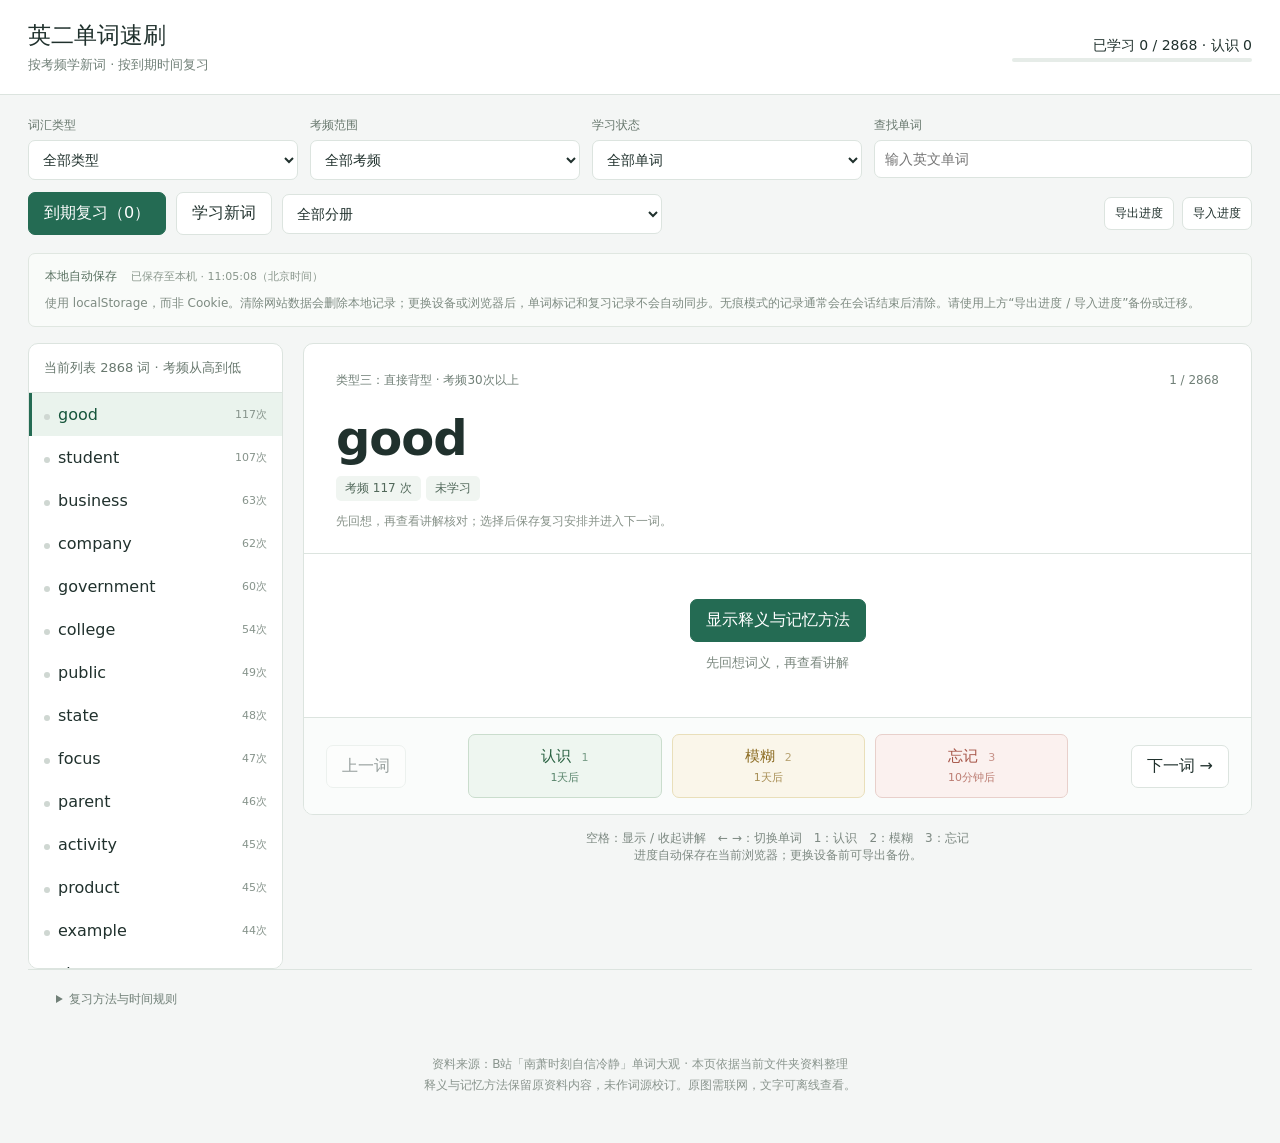
